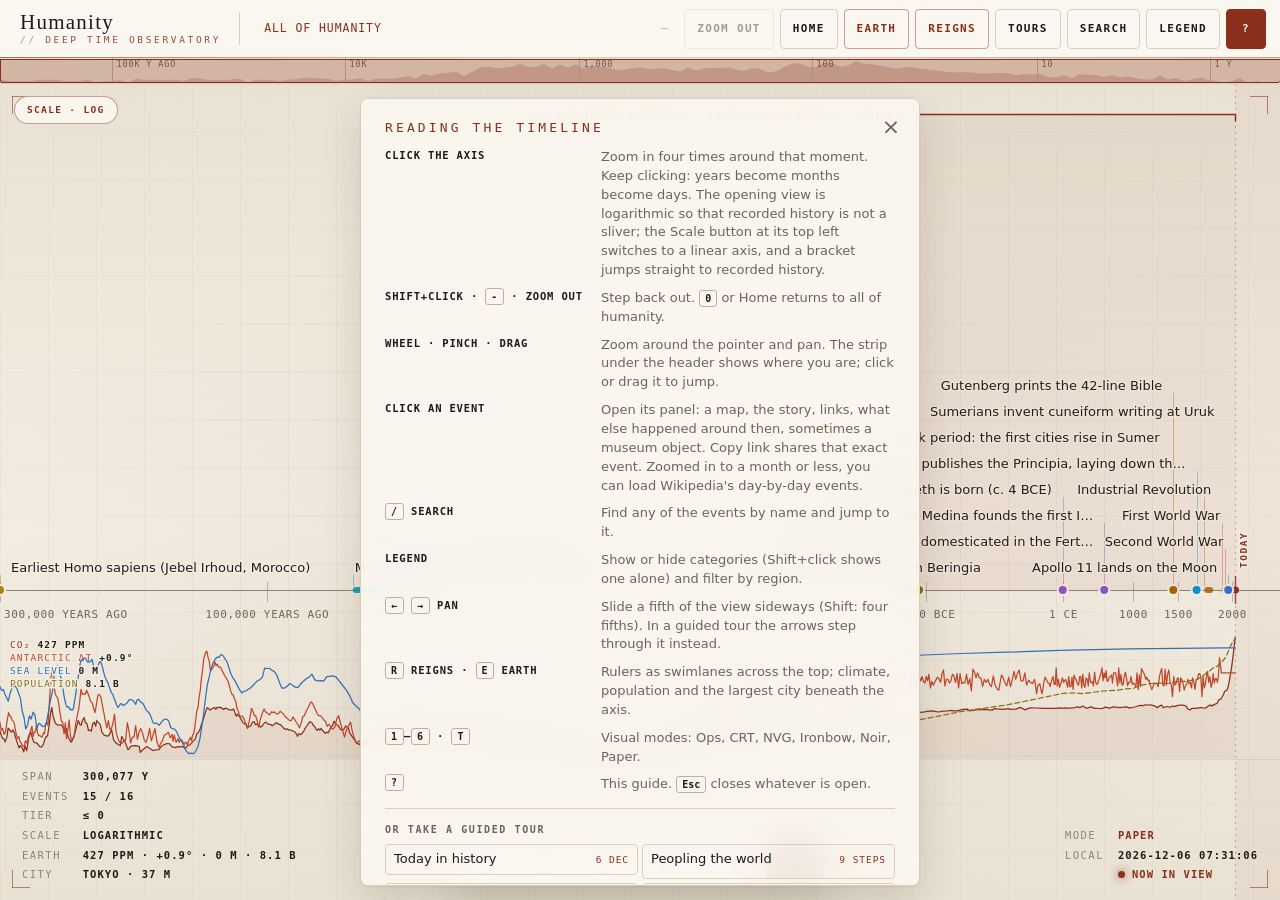
==== index.html @ 92758320 "docs: README screenshot and link-preview image show the logarithmic opening view Co-Authored-By: Cla" ====
<!DOCTYPE html>
<html lang="en">
<head>
<meta charset="utf-8">
<meta name="viewport" content="width=device-width, initial-scale=1, viewport-fit=cover">
<meta name="color-scheme" content="dark light">
<meta name="theme-color" media="(prefers-color-scheme: dark)" content="#070a0e">
<meta name="theme-color" media="(prefers-color-scheme: light)" content="#f3eee3">
<meta name="description" content="A zoomable timeline of human history, from the first Homo sapiens 300,000 years ago to today.">
<title>Humanity — a zoomable timeline</title>
<link rel="icon" type="image/svg+xml" href="data:image/svg+xml,%3Csvg xmlns='http://www.w3.org/2000/svg' viewBox='0 0 32 32'%3E%3Crect width='32' height='32' rx='6' fill='%23070a0e'/%3E%3Cpath d='M4 19h24M8 19v4M16 19v6M24 19v4' stroke='%235fd3ff' stroke-width='2' stroke-linecap='round'/%3E%3Ccircle cx='21' cy='19' r='3.2' fill='%23070a0e' stroke='%235fd3ff' stroke-width='2'/%3E%3Cpath d='M21 15.5V8' stroke='%235fd3ff' stroke-width='1.5' stroke-linecap='round' opacity='.6'/%3E%3C/svg%3E">
<!-- Link previews. The same card is shown for every link: a static page cannot vary it by event or tour stop. -->
<meta property="og:type" content="website">
<meta property="og:site_name" content="Humanity">
<meta property="og:title" content="Humanity — a zoomable timeline of 300,000 years">
<meta property="og:description" content="Click anywhere to zoom from the first Homo sapiens to today: 4,000 events, rulers, climate, maps and guided tours, in one self-contained page.">
<meta property="og:url" content="https://dshills.github.io/Humanity/">
<meta property="og:image" content="https://dshills.github.io/Humanity/docs/og.png">
<meta property="og:image:width" content="1200">
<meta property="og:image:height" content="630">
<meta property="og:image:alt" content="A timeline of all 300,000 years of humanity on a logarithmic axis, from the earliest Homo sapiens to Apollo 11, with recorded history bracketed at the right">
<meta name="twitter:card" content="summary_large_image">
<style>
/* ==========================================================================
   Humanity — styles.css
   --------------------------------------------------------------------------
   Direction: "deep-time observatory". The chrome is an instrument console —
   monospace, uppercase, wide-tracked micro-type; hairline grid; corner
   brackets; glass panels; live telemetry — and the fifteen category hues are
   the only saturated colour on the page. Six sensor-style modes reinterpret
   the same scene (OPS, CRT, NVG, IRONBOW, NOIR, PAPER); the monochrome ones
   push the whole stage through SVG gradient-map filters defined in the page.

   Tokens required by CONTRACT.md §8 live on :root (OPS, dark) and are
   re-defined per mode under html[data-theme=…]. `auto` resolves to OPS or
   PAPER from prefers-color-scheme in app.js.
   ========================================================================== */

:root {
  color-scheme: dark;

  /* contract tokens (OPS) */
  --bg: #070a0e;
  --fg: #d6e1e8;
  --muted: #7f93a1;
  --axis: #4c6273;
  --tick: #35485a;
  --grid: #16232d;
  --accent: #5fd3ff;
  --panel-bg: rgba(9, 14, 19, 0.82);
  --panel-border: rgba(95, 211, 255, 0.18);
  --tooltip-bg: rgba(9, 14, 19, 0.9);
  --shadow: 0 18px 48px rgba(0, 0, 0, 0.55), 0 1px 0 rgba(95, 211, 255, 0.08) inset;

  /* extras */
  --bg-deep: #03050a;
  --accent-fg: #04141c;
  --accent-rgb: 95, 211, 255;
  --hover: rgba(95, 211, 255, 0.08);
  --active: rgba(95, 211, 255, 0.16);
  --grid-line: rgba(95, 211, 255, 0.05);
  --glow: 0 0 22px rgba(95, 211, 255, 0.22);
  --grain: 0.07;
  --scan: 0;
  --vignette: 0;
  --font-ui: "Avenir Next", "Segoe UI Variable Text", "Segoe UI", system-ui, -apple-system,
             "Helvetica Neue", Helvetica, Arial, sans-serif;
  --font-mono: "SF Mono", "JetBrains Mono", "Cascadia Mono", Menlo, Consolas, "DejaVu Sans Mono",
               "Liberation Mono", monospace;
  --font-display: var(--font-mono);
  --font-read: "Iowan Old Style", "Palatino Linotype", Palatino, "Book Antiqua", Georgia,
               "Times New Roman", serif;
  --hit: 40px;
  --ease: cubic-bezier(0.2, 0.7, 0.2, 1);
  --ease-out: cubic-bezier(0.16, 1, 0.3, 1);
}

/* --- CRT: amber phosphor, rolling scanlines ------------------------------ */
html[data-theme="crt"] {
  --bg: #0a0703;
  --bg-deep: #050301;
  --fg: #ffd9a8;
  --muted: #a8865c;
  --axis: #7a5b34;
  --tick: #4d3a22;
  --grid: #1e150a;
  --accent: #ffb454;
  --accent-fg: #1a0f02;
  --accent-rgb: 255, 180, 84;
  --panel-bg: rgba(14, 9, 3, 0.85);
  --panel-border: rgba(255, 180, 84, 0.2);
  --tooltip-bg: rgba(14, 9, 3, 0.92);
  --hover: rgba(255, 180, 84, 0.08);
  --active: rgba(255, 180, 84, 0.16);
  --grid-line: rgba(255, 180, 84, 0.045);
  --glow: 0 0 22px rgba(255, 180, 84, 0.25);
  --grain: 0.09;
  --scan: 0.22;
  --vignette: 0.55;
}

/* --- NVG: green phosphor, gradient-mapped stage --------------------------- */
html[data-theme="nvg"] {
  --bg: #020803;
  --bg-deep: #010401;
  --fg: #b9ffc0;
  --muted: #5fa868;
  --axis: #3d7a45;
  --tick: #2a5430;
  --grid: #0f2415;
  --accent: #7dff8a;
  --accent-fg: #041a08;
  --accent-rgb: 125, 255, 138;
  --panel-bg: rgba(3, 12, 5, 0.86);
  --panel-border: rgba(125, 255, 138, 0.22);
  --tooltip-bg: rgba(3, 12, 5, 0.94);
  --hover: rgba(125, 255, 138, 0.08);
  --active: rgba(125, 255, 138, 0.16);
  --grid-line: rgba(125, 255, 138, 0.05);
  --glow: 0 0 26px rgba(125, 255, 138, 0.3);
  --grain: 0.14;
  --scan: 0.14;
  --vignette: 0.7;
}

/* --- IRONBOW: thermal palette, gradient-mapped stage ---------------------- */
html[data-theme="ironbow"] {
  --bg: #05020a;
  --bg-deep: #030106;
  --fg: #ffe2b0;
  --muted: #b08a6a;
  --axis: #7c4b3a;
  --tick: #4a2a33;
  --grid: #1d0f22;
  --accent: #ffb000;
  --accent-fg: #1a0c00;
  --accent-rgb: 255, 176, 0;
  --panel-bg: rgba(10, 4, 14, 0.86);
  --panel-border: rgba(255, 176, 0, 0.22);
  --tooltip-bg: rgba(10, 4, 14, 0.94);
  --hover: rgba(255, 176, 0, 0.08);
  --active: rgba(255, 176, 0, 0.16);
  --grid-line: rgba(255, 176, 0, 0.045);
  --glow: 0 0 26px rgba(255, 96, 0, 0.3);
  --grain: 0.06;
  --scan: 0;
  --vignette: 0.6;
}

/* --- NOIR: high-contrast grayscale ---------------------------------------- */
html[data-theme="noir"] {
  --bg: #0a0a0a;
  --bg-deep: #050505;
  --fg: #f2f2f2;
  --muted: #a3a3a3;
  --axis: #5a5a5a;
  --tick: #3a3a3a;
  --grid: #1a1a1a;
  --accent: #ffffff;
  --accent-fg: #000000;
  --accent-rgb: 255, 255, 255;
  --panel-bg: rgba(12, 12, 12, 0.86);
  --panel-border: rgba(255, 255, 255, 0.16);
  --tooltip-bg: rgba(12, 12, 12, 0.94);
  --hover: rgba(255, 255, 255, 0.08);
  --active: rgba(255, 255, 255, 0.16);
  --grid-line: rgba(255, 255, 255, 0.04);
  --glow: 0 0 22px rgba(255, 255, 255, 0.18);
  --grain: 0.12;
  --scan: 0;
  --vignette: 0.5;
}

/* --- PAPER: warm ink on paper, serif display ------------------------------ */
html[data-theme="paper"] {
  color-scheme: light;
  --bg: #f3eee3;
  --bg-deep: #e9e2d3;
  --fg: #1d1b17;
  --muted: #6b6558;
  --axis: #8a8272;
  --tick: #b9b1a0;
  --grid: #e0d9c9;
  --accent: #8a2f1a;
  --accent-fg: #fbf7ef;
  --accent-rgb: 138, 47, 26;
  --panel-bg: rgba(251, 248, 241, 0.9);
  --panel-border: #d8cfbd;
  --tooltip-bg: rgba(251, 248, 241, 0.96);
  --shadow: 0 16px 40px rgba(40, 30, 10, 0.14), 0 1px 2px rgba(40, 30, 10, 0.08);
  --hover: rgba(29, 27, 23, 0.06);
  --active: rgba(29, 27, 23, 0.11);
  --grid-line: rgba(29, 27, 23, 0.045);
  --glow: none;
  --grain: 0.05;
  --scan: 0;
  --vignette: 0;
  --font-display: "Iowan Old Style", "Palatino Linotype", Palatino, "Book Antiqua", Georgia, serif;
}

/* Category hues — mirror HT.tiers.COLORS. Fallback fill for markers app.js did
   not paint explicitly, and the panel's category dot. */
.cat-origins      { --cat: #a98304; }
.cat-migration    { --cat: #019d9a; }
.cat-technology   { --cat: #a86003; }
.cat-agriculture  { --cat: #4a9f47; }
.cat-civilization { --cat: #6e7e01; }
.cat-empire       { --cat: #b53874; }
.cat-religion     { --cat: #8c54c3; }
.cat-science      { --cat: #0993d2; }
.cat-art          { --cat: #c360bc; }
.cat-war          { --cat: #d6464d; }
.cat-exploration  { --cat: #dd6f23; }
.cat-politics     { --cat: #7d80df; }
.cat-medicine     { --cat: #078968; }
.cat-computing    { --cat: #058298; }
.cat-space        { --cat: #3072d0; }
.cat-earth        { --cat: #b0563a; }

/* --------------------------------------------------------------------------
   Base
   -------------------------------------------------------------------------- */
*, *::before, *::after { box-sizing: border-box; }

html, body { height: 100%; }
html { -webkit-text-size-adjust: 100%; }

body {
  margin: 0;
  overflow: hidden;
  background: var(--bg);
  color: var(--fg);
  font: 14px/1.4 var(--font-ui);
  -webkit-font-smoothing: antialiased;
  -moz-osx-font-smoothing: grayscale;
  transition: background-color 360ms var(--ease), color 360ms var(--ease);
}

[hidden] { display: none !important; }

button {
  font: inherit;
  color: inherit;
  background: none;
  border: 0;
  margin: 0;
  padding: 0;
  cursor: pointer;
  -webkit-tap-highlight-color: transparent;
}

:focus-visible { outline: 2px solid var(--accent); outline-offset: 2px; }
:focus:not(:focus-visible) { outline: none; }

/* Instrument type: the one voice the chrome speaks in. */
.mono,
#hud, #dock, #crumbs, #cursor-date, #controls, #legend, #panel-category, #panel-date, .tick-label {
  font-family: var(--font-mono);
  font-variant-numeric: tabular-nums;
}

/* --------------------------------------------------------------------------
   App grid: header (auto) / stage (1fr); the panel is a 340px right column
   that pushes the stage at ≥ 641px and a bottom sheet at ≤ 640px.
   -------------------------------------------------------------------------- */
#app {
  display: grid;
  height: 100vh;
  height: 100dvh;
  grid-template-rows: auto auto minmax(0, 1fr);
  grid-template-columns: minmax(0, 1fr);
  grid-template-areas:
    "header"
    "mini"
    "stage";
}

body.panel-open #app {
  grid-template-columns: minmax(0, 1fr) 340px;
  grid-template-areas:
    "header header"
    "mini   mini"
    "stage  panel";
}

/* --------------------------------------------------------------------------
   Header — title + tagline | crumbs (scrolls) | cursor date | controls
   -------------------------------------------------------------------------- */
#header {
  grid-area: header;
  display: grid;
  grid-template-columns: auto minmax(0, 1fr) auto auto;
  grid-template-areas: "title crumbs date controls";
  align-items: center;
  column-gap: 16px;
  min-height: 58px;
  padding: 0 14px 0 20px;
  background: var(--panel-bg);
  -webkit-backdrop-filter: blur(14px);
          backdrop-filter: blur(14px);
  border-bottom: 1px solid var(--panel-border);
  position: relative;
  z-index: 10;
  transition: background-color 360ms var(--ease), border-color 360ms var(--ease);
}
#header::after {                       /* accent hairline that reads as a status bar */
  content: "";
  position: absolute;
  left: 0;
  right: 0;
  bottom: -1px;
  height: 1px;
  background: linear-gradient(90deg, rgba(var(--accent-rgb), 0.6), transparent 40%, transparent 60%, rgba(var(--accent-rgb), 0.35));
  pointer-events: none;
}

#brand {
  grid-area: title;
  display: flex;
  flex-direction: column;
  justify-content: center;
  gap: 2px;
  padding-right: 18px;
  border-right: 1px solid var(--panel-border);
  min-width: 0;
  white-space: nowrap;
}
#title {
  margin: 0;
  font: 500 17px/1 var(--font-display);
  letter-spacing: 0.32em;
  text-transform: uppercase;
  color: var(--fg);
}
html[data-theme="paper"] #title { letter-spacing: 0.06em; font-size: 21px; text-transform: none; }
#tagline {
  font: 500 9.5px/1 var(--font-mono);
  letter-spacing: 0.28em;
  text-transform: uppercase;
  color: var(--accent);
  opacity: 0.85;
}
#tagline::before { content: "// "; opacity: 0.6; }

/* Breadcrumbs: chevron-separated, current one emphasized. */
#crumbs {
  grid-area: crumbs;
  display: flex;
  align-items: center;
  min-width: 0;
  padding-right: 28px;
  overflow-x: auto;
  overflow-y: hidden;
  white-space: nowrap;
  scrollbar-width: none;
  -webkit-mask-image: linear-gradient(90deg, #000 0, #000 calc(100% - 28px), transparent);
          mask-image: linear-gradient(90deg, #000 0, #000 calc(100% - 28px), transparent);
}
#crumbs::-webkit-scrollbar { display: none; }

.crumb {
  flex: none;
  position: relative;
  display: inline-flex;
  align-items: center;
  min-height: var(--hit);
  padding: 0 8px;
  border-radius: 4px;
  color: var(--muted);
  font-size: 11.5px;
  letter-spacing: 0.08em;
  text-transform: uppercase;
  transition: color 120ms var(--ease), background-color 120ms var(--ease);
}
.crumb + .crumb { margin-left: 20px; }
.crumb + .crumb::before {
  content: "\203A";
  position: absolute;
  left: -15px;
  top: 50%;
  transform: translateY(-50%);
  color: var(--tick);
  font-size: 15px;
  line-height: 1;
  pointer-events: none;
}
.crumb:hover { color: var(--fg); background: var(--hover); }
.crumb:active { background: var(--active); }
.crumb.current { color: var(--accent); cursor: default; text-shadow: var(--glow); }
.crumb:focus-visible { outline-offset: -2px; }
.crumb.current:hover { background: none; }

/* Cursor date readout: tabular so the header never jitters. */
#cursor-date {
  grid-area: date;
  min-width: 13ch;
  text-align: right;
  font-size: 11.5px;
  letter-spacing: 0.06em;
  text-transform: uppercase;
  color: var(--muted);
  white-space: nowrap;
}
#cursor-date:empty::before { content: "\2014"; color: var(--tick); }

#controls {
  grid-area: controls;
  display: flex;
  align-items: center;
  gap: 6px;
}
#controls button {
  min-height: var(--hit);
  min-width: var(--hit);
  padding: 0 12px;
  border: 1px solid var(--panel-border);
  border-radius: 4px;
  font-size: 11px;
  font-weight: 600;
  letter-spacing: 0.12em;
  text-transform: uppercase;
  color: var(--fg);
  white-space: nowrap;
  transition: background-color 120ms var(--ease), border-color 120ms var(--ease), color 120ms var(--ease), box-shadow 120ms var(--ease);
}
#controls button:hover { background: var(--hover); border-color: rgba(var(--accent-rgb), 0.5); }
#controls button:active { background: var(--active); }
#controls button:disabled { opacity: 0.4; cursor: default; }
#btn-earth[aria-pressed="true"] { border-color: rgba(var(--accent-rgb), 0.45); color: var(--accent); }
#btn-legend[aria-expanded="true"] {
  background: var(--accent);
  border-color: var(--accent);
  color: var(--accent-fg);
  box-shadow: var(--glow);
}

/* --------------------------------------------------------------------------
   Stage
   -------------------------------------------------------------------------- */
#stage {
  grid-area: stage;
  position: relative;
  min-width: 0;
  min-height: 0;
  overflow: hidden;
  background:
    radial-gradient(90% 60% at 50% 62%, rgba(var(--accent-rgb), 0.06) 0%, transparent 70%),
    linear-gradient(180deg, var(--bg-deep) 0%, var(--bg) 55%, var(--bg-deep) 100%);
  user-select: none;
  -webkit-user-select: none;
  transition: background 360ms var(--ease);
}

/* Hairline grid + corner brackets: the observatory's reticle. */
#stage::before {
  content: "";
  position: absolute;
  inset: 0;
  z-index: 0;
  pointer-events: none;
  background-image:
    linear-gradient(var(--grid-line) 1px, transparent 1px),
    linear-gradient(90deg, var(--grid-line) 1px, transparent 1px);
  background-size: 48px 48px;
  -webkit-mask-image: radial-gradient(80% 80% at 50% 55%, #000 30%, transparent 100%);
          mask-image: radial-gradient(80% 80% at 50% 55%, #000 30%, transparent 100%);
}
#stage::after {
  content: "";
  position: absolute;
  inset: 12px;
  z-index: 3;
  pointer-events: none;
  --c: rgba(var(--accent-rgb), 0.55);
  background:
    linear-gradient(var(--c), var(--c)) top left / 18px 1px no-repeat,
    linear-gradient(var(--c), var(--c)) top left / 1px 18px no-repeat,
    linear-gradient(var(--c), var(--c)) top right / 18px 1px no-repeat,
    linear-gradient(var(--c), var(--c)) top right / 1px 18px no-repeat,
    linear-gradient(var(--c), var(--c)) bottom left / 18px 1px no-repeat,
    linear-gradient(var(--c), var(--c)) bottom left / 1px 18px no-repeat,
    linear-gradient(var(--c), var(--c)) bottom right / 18px 1px no-repeat,
    linear-gradient(var(--c), var(--c)) bottom right / 1px 18px no-repeat;
}

#timeline {
  position: relative;
  z-index: 1;
  display: block;
  width: 100%;
  height: 100%;
  font-family: var(--font-ui);
  font-size: 13px;
  cursor: crosshair;
  touch-action: none;
  -webkit-tap-highlight-color: transparent;
}
#timeline.dragging { cursor: grabbing; }

/* Sensor modes: the whole stage image passes through a gradient map. */
html[data-theme="nvg"] #timeline     { filter: url(#sensor-nvg); }
html[data-theme="ironbow"] #timeline { filter: url(#sensor-ironbow); }
html[data-theme="noir"] #timeline    { filter: url(#sensor-noir); }

/* Atmosphere layers (all pointer-events: none): grain, scanlines, vignette. */
.fx {
  position: absolute;
  inset: 0;
  z-index: 2;
  pointer-events: none;
}
.fx-grain {
  opacity: var(--grain);
  background-image: url("data:image/svg+xml;utf8,<svg xmlns='http://www.w3.org/2000/svg' width='160' height='160'><filter id='n'><feTurbulence type='fractalNoise' baseFrequency='0.9' numOctaves='2' stitchTiles='stitch'/><feColorMatrix values='0 0 0 0 0.5  0 0 0 0 0.5  0 0 0 0 0.5  0 0 0 1 0'/></filter><rect width='100%' height='100%' filter='url(%23n)'/></svg>");
  background-size: 160px 160px;
  mix-blend-mode: overlay;
}
.fx-scan {
  opacity: var(--scan);
  background: repeating-linear-gradient(0deg, rgba(0, 0, 0, 0.55) 0 1px, transparent 1px 3px);
  background-size: 100% 3px;
}
html[data-theme="crt"] .fx-scan { animation: scan-roll 6s linear infinite; }
.fx-scan::after {                      /* CRT refresh band */
  content: "";
  position: absolute;
  left: 0;
  right: 0;
  height: 90px;
  top: -90px;
  background: linear-gradient(180deg, transparent, rgba(var(--accent-rgb), 0.06), transparent);
  opacity: 0;
}
html[data-theme="crt"] .fx-scan::after { opacity: 1; animation: band-roll 7s linear infinite; }
.fx-vignette {
  opacity: var(--vignette);
  background: radial-gradient(70% 70% at 50% 50%, transparent 40%, rgba(0, 0, 0, 0.85) 100%);
}
@keyframes scan-roll { from { background-position: 0 0; } to { background-position: 0 3px; } }
@keyframes band-roll { from { transform: translateY(0); } to { transform: translateY(calc(100vh + 90px)); } }

/* Tick furniture: recessive hairlines, crisp. */
.g-minor, .g-major, .g-labels, .g-axis, .g-cursor { pointer-events: none; }

.tick        { stroke-width: 1; shape-rendering: crispEdges; }
.tick.minor  { stroke: var(--grid); }
.tick.major  { stroke: var(--tick); }
.axis        { stroke: var(--axis); stroke-width: 1.5; shape-rendering: crispEdges; }

.tick-label {
  fill: var(--muted);
  font-size: 11px;
  letter-spacing: 0.06em;
  text-transform: uppercase;
}

.cursor-line {
  stroke: var(--accent);
  stroke-opacity: 0.55;
  stroke-width: 1;
  stroke-dasharray: 4 3;
  shape-rendering: crispEdges;
}

/* Cursor chip: the date under the pointer, riding the guide line at the axis. */
#cursor-chip {
  position: absolute;
  z-index: 4;
  padding: 3px 7px;
  border: 1px solid rgba(var(--accent-rgb), 0.45);
  border-radius: 3px;
  background: var(--tooltip-bg);
  color: var(--accent);
  font: 600 10.5px/1.2 var(--font-mono);
  letter-spacing: 0.08em;
  text-transform: uppercase;
  white-space: nowrap;
  pointer-events: none;
  transform: translate(-50%, 0);
  box-shadow: var(--glow);
}

/* Events */
.event {
  cursor: pointer;
  -webkit-tap-highlight-color: transparent;
}
.event .hit { fill: transparent; stroke: none; pointer-events: all; }
.event .marker,
.event .bar { transition: transform 150ms var(--ease), stroke-width 150ms var(--ease), fill-opacity 150ms var(--ease); }

.event .marker:not([fill]),
.event .bar:not([fill]) { fill: var(--cat, var(--muted)); }

.event .marker {
  stroke: var(--bg);
  stroke-width: 2;
  transform-box: fill-box;
  transform-origin: center;
}
.event .bar {
  rx: 3;
  ry: 3;
  fill-opacity: 0.85;
}

/* Pulse ring on the top tiers: a slow sonar ping. */
.event .pulse {
  fill: none;
  stroke-width: 1.5;
  stroke-opacity: 0;
  transform-box: fill-box;
  transform-origin: center;
  animation: ping 2.8s var(--ease-out) infinite;
  pointer-events: none;
}
.event.tier-1 .pulse { animation-delay: -1.4s; animation-duration: 3.6s; }
@keyframes ping {
  0%   { transform: scale(1);   stroke-opacity: 0.7; }
  70%  { transform: scale(3.2); stroke-opacity: 0; }
  100% { transform: scale(3.2); stroke-opacity: 0; }
}

/* Labels wear the text token, never the series hue; a surface halo lifts
   them off ticks and bars. One size/weight so measured widths match. */
.event .label {
  fill: var(--fg);
  font-size: 13px;
  paint-order: stroke fill;
  stroke: var(--bg);
  stroke-width: 3px;
  stroke-linejoin: round;
  pointer-events: none;
}
.event .stem { transition: stroke-opacity 150ms var(--ease); }

/* Arrival: when a zoom settles, events rise into their lanes in sequence. */
.event.arrive { animation: arrive 420ms var(--ease-out) both; animation-delay: calc(var(--i, 0) * 22ms); }
@keyframes arrive {
  from { opacity: 0; transform: translateY(10px); }
  to   { opacity: 1; transform: none; }
}

.event:hover .marker,
.event:focus-visible .marker { transform: scale(1.35); stroke-width: 2.5; }
.event:hover .bar,
.event:focus-visible .bar { fill-opacity: 1; transform: scaleY(1.35); transform-box: fill-box; transform-origin: center; }
.event:hover .label,
.event:focus-visible .label { fill: var(--accent); }
.event:hover .stem { stroke-opacity: 0.9 !important; }
.event.selected .label { fill: var(--accent); }
.event:focus-visible { outline: 2px solid var(--accent); outline-offset: 3px; }

/* --------------------------------------------------------------------------
   HUD — telemetry in the stage's bottom corners
   -------------------------------------------------------------------------- */
#hud {
  position: absolute;
  left: 22px;
  right: 22px;
  bottom: 18px;
  z-index: 3;
  display: flex;
  justify-content: space-between;
  align-items: flex-end;
  gap: 16px;
  pointer-events: none;
  font-size: 10.5px;
  letter-spacing: 0.14em;
  text-transform: uppercase;
  color: var(--muted);
}
.hud-block { display: grid; grid-template-columns: auto auto; gap: 5px 14px; align-items: baseline; }
#hud-right .hud-block { grid-template-columns: auto auto; text-align: right; }
.hud-k { color: var(--muted); opacity: 0.75; }
.hud-v { color: var(--fg); font-weight: 600; letter-spacing: 0.1em; }
#hud-mode { color: var(--accent); text-shadow: var(--glow); }
.beacon {
  display: inline-flex;
  align-items: center;
  gap: 7px;
  color: var(--accent);
}
.beacon::before {
  content: "";
  width: 7px;
  height: 7px;
  border-radius: 50%;
  background: var(--accent);
  box-shadow: 0 0 10px rgba(var(--accent-rgb), 0.9);
  animation: blink 1.6s steps(2, jump-none) infinite;
}
@keyframes blink { to { opacity: 0.25; } }

/* Earth sparklines: CO₂, Antarctic temperature and sea level beneath the axis. */
.g-earth { pointer-events: none; }
.earth-line { fill: none; stroke-width: 1.25; stroke-linejoin: round; stroke-linecap: round; vector-effect: non-scaling-stroke; }
.earth-line.co2  { stroke: var(--accent); }
.earth-line.temp { stroke: #ff7a59; }
.earth-line.sea  { stroke: #5fa8ff; }
.earth-line.pop  { stroke: #e8c15a; stroke-dasharray: 5 3; }
.earth-fill.co2  { fill: var(--accent); fill-opacity: 0.07; }
.earth-base { stroke: var(--grid); stroke-width: 1; shape-rendering: crispEdges; }
.earth-label {
  font-family: var(--font-mono);
  font-size: 9.5px;
  letter-spacing: 0.12em;
  text-transform: uppercase;
  fill: var(--muted);
  paint-order: stroke fill;
  stroke: var(--bg);
  stroke-width: 3px;
}
.earth-label tspan.v { fill: var(--fg); font-weight: 600; }
.earth-label.co2 tspan.k  { fill: var(--accent); }
.earth-label.temp tspan.k { fill: #ff7a59; }
.earth-label.sea tspan.k  { fill: #5fa8ff; }
.earth-label.pop tspan.k  { fill: #e8c15a; }
.city-seg { fill: var(--accent); fill-opacity: 0.1; stroke: rgba(var(--accent-rgb), 0.35); stroke-width: 1; shape-rendering: crispEdges; }
.city-seg.alt { fill-opacity: 0.2; }
.city-label { font-family: var(--font-mono); font-size: 9.5px; letter-spacing: 0.1em; text-transform: uppercase; fill: var(--fg); }
.city-key { font-family: var(--font-mono); font-size: 9.5px; letter-spacing: 0.12em; text-transform: uppercase; fill: var(--muted); paint-order: stroke fill; stroke: var(--bg); stroke-width: 3px; }
html[data-theme="paper"] .earth-line.temp { stroke: #c2452a; }
html[data-theme="paper"] .earth-label.temp tspan.k { fill: #c2452a; }
html[data-theme="paper"] .earth-line.sea { stroke: #2f6fb5; }
html[data-theme="paper"] .earth-label.sea tspan.k { fill: #2f6fb5; }
html[data-theme="paper"] .earth-line.pop { stroke: #8a6a12; }
html[data-theme="paper"] .earth-label.pop tspan.k { fill: #8a6a12; }
html[data-theme="paper"] .earth-line.pop { fill: none; }
html[data-theme="paper"] .earth-line.temp { fill: none; }
html[data-theme="paper"] .earth-line.sea { fill: none; }

/* Reign swimlanes: one row per office at the top of the stage, each reign a bar. */
.g-reigns .row-line { stroke: var(--grid); stroke-width: 1; shape-rendering: crispEdges; pointer-events: none; }
.g-reigns .row-label {
  font-family: var(--font-mono);
  font-size: 9.5px;
  letter-spacing: 0.12em;
  text-transform: uppercase;
  fill: var(--muted);
  paint-order: stroke fill;
  stroke: var(--bg);
  stroke-width: 3px;
  pointer-events: none;
}
.reign .seg { fill: var(--cat, var(--muted)); fill-opacity: 0.22; stroke: var(--bg); stroke-width: 1; transition: fill-opacity 120ms var(--ease); }
.reign.alt .seg { fill-opacity: 0.36; }
.reign .seg-label { font-family: var(--font-ui); font-size: 11px; fill: var(--fg); pointer-events: none; }
.reign:hover .seg, .reign:focus-visible .seg, .reign.selected .seg { fill-opacity: 0.7; }
.reign:hover .seg-label, .reign.selected .seg-label { fill: var(--accent); }
.reign:focus-visible { outline: 2px solid var(--accent); outline-offset: 1px; }
#btn-reigns[aria-pressed="true"] { border-color: rgba(var(--accent-rgb), 0.45); color: var(--accent); }

/* Now marker on the axis: today's position when it is in view. */
.now-marker { stroke: var(--accent); stroke-width: 1.5; stroke-opacity: 0.8; }
.g-now { pointer-events: none; }

/* Recorded-history bracket on wide views: names the sliver at the right edge and jumps to it. */
.era-jump { cursor: pointer; outline: none; }
.era-zone { fill: rgba(var(--accent-rgb), 0.06); pointer-events: none; }
.era-guide { stroke: var(--accent); stroke-opacity: 0.35; stroke-width: 1; stroke-dasharray: 2 4; pointer-events: none; }
.era-bracket { fill: none; stroke: var(--accent); stroke-width: 1.5; stroke-linejoin: round; }
.era-label {
  font-family: var(--font-mono); font-size: 11px; font-weight: 700; letter-spacing: 0.12em; text-transform: uppercase;
  fill: var(--accent); paint-order: stroke fill; stroke: var(--bg); stroke-width: 3px; stroke-linejoin: round;
}
.era-hit { fill: transparent; stroke: transparent; stroke-width: 1; transition: fill 120ms var(--ease), stroke 120ms var(--ease); }
.era-jump:hover .era-hit { fill: rgba(var(--accent-rgb), 0.1); stroke: rgba(var(--accent-rgb), 0.45); }
.era-jump:focus-visible .era-hit { stroke: var(--accent); stroke-width: 2; }
.era-jump:hover .era-zone, .era-jump:focus-visible .era-zone { fill: rgba(var(--accent-rgb), 0.12); }
.now-line { stroke: var(--accent); stroke-width: 1; stroke-opacity: 0.35; stroke-dasharray: 2 4; }
.future-zone { fill: rgba(var(--accent-rgb), 0.045); }
.now-label {
  font-family: var(--font-mono); font-size: 9.5px; font-weight: 600; letter-spacing: 0.16em; text-transform: uppercase;
  fill: var(--accent); paint-order: stroke fill; stroke: var(--bg); stroke-width: 3px; stroke-linejoin: round;
}

/* --------------------------------------------------------------------------
   Dock — sensor modes, bottom centre
   -------------------------------------------------------------------------- */
#dock {
  position: absolute;
  left: 50%;
  bottom: 16px;
  z-index: 4;
  display: flex;
  gap: 2px;
  padding: 4px;
  border: 1px solid var(--panel-border);
  border-radius: 6px;
  background: var(--panel-bg);
  -webkit-backdrop-filter: blur(14px);
          backdrop-filter: blur(14px);
  box-shadow: var(--shadow);
  transform: translateX(-50%);
  transition: background-color 360ms var(--ease), border-color 360ms var(--ease);
}
#dock button {
  display: inline-flex;
  flex-direction: column;
  align-items: center;
  justify-content: center;
  gap: 3px;
  min-width: 58px;
  min-height: var(--hit);
  padding: 4px 8px;
  border-radius: 4px;
  font-size: 10px;
  font-weight: 600;
  letter-spacing: 0.14em;
  text-transform: uppercase;
  color: var(--muted);
  transition: background-color 120ms var(--ease), color 120ms var(--ease), box-shadow 160ms var(--ease);
}
#dock button kbd {
  font: 500 9px/1 var(--font-mono);
  letter-spacing: 0.1em;
  color: var(--tick);
  border: 1px solid var(--tick);
  border-radius: 2px;
  padding: 1px 4px;
}
#dock button:hover { color: var(--fg); background: var(--hover); }
#dock button[aria-pressed="true"] {
  color: var(--accent-fg);
  background: var(--accent);
  box-shadow: var(--glow);
}
#dock button[aria-pressed="true"] kbd { color: var(--accent-fg); border-color: rgba(0, 0, 0, 0.25); }

/* --------------------------------------------------------------------------
   Tooltip
   -------------------------------------------------------------------------- */
#tooltip {
  position: absolute;
  z-index: 5;
  max-width: 300px;
  padding: 10px 13px 11px;
  border: 1px solid var(--panel-border);
  border-radius: 6px;
  background: var(--tooltip-bg);
  -webkit-backdrop-filter: blur(12px);
          backdrop-filter: blur(12px);
  box-shadow: var(--shadow);
  color: var(--fg);
  font-size: 13px;
  line-height: 1.45;
  pointer-events: none;
  animation: tt-in 140ms var(--ease-out);
}
#tooltip > .tt-title { font-weight: 600; }
#tooltip > * + * { margin-top: 4px; }
#tooltip .tt-date {
  display: block;
  color: var(--accent);
  font: 600 10.5px/1.3 var(--font-mono);
  letter-spacing: 0.1em;
  text-transform: uppercase;
}
#tooltip .tt-detail { color: var(--muted); font-size: 12.5px; }

@keyframes tt-in {
  from { opacity: 0; transform: translateY(4px); }
  to   { opacity: 1; transform: none; }
}
/* Centred elements keep their own translate while they fade in; tt-in would drop it for the duration. */
@keyframes center-in {
  from { opacity: 0; transform: translate(-50%, calc(-50% + 6px)); }
  to   { opacity: 1; transform: translate(-50%, -50%); }
}
@keyframes centerx-in {
  from { opacity: 0; transform: translate(-50%, 6px); }
  to   { opacity: 1; transform: translate(-50%, 0); }
}

/* --------------------------------------------------------------------------
   Legend — floating card in the stage's top-right
   -------------------------------------------------------------------------- */
#legend {
  position: absolute;
  top: 14px;
  right: 14px;
  z-index: 4;
  display: grid;
  grid-template-columns: repeat(3, auto);
  gap: 8px 18px;
  max-width: calc(100% - 28px);
  max-height: calc(100% - 28px);
  overflow: auto;
  padding: 12px 14px;
  border: 1px solid var(--panel-border);
  border-radius: 6px;
  background: var(--panel-bg);
  -webkit-backdrop-filter: blur(14px);
          backdrop-filter: blur(14px);
  box-shadow: var(--shadow);
  font-size: 10.5px;
  letter-spacing: 0.12em;
  text-transform: uppercase;
  animation: tt-in 160ms var(--ease-out);
}
.legend-item {
  display: inline-flex;
  align-items: center;
  gap: 8px;
  color: var(--fg);
  white-space: nowrap;
}
.legend-item i {
  flex: none;
  width: 9px;
  height: 9px;
  border-radius: 50%;
  box-shadow: 0 0 0 2px var(--bg);
  background: var(--cat, var(--muted));
}

/* --------------------------------------------------------------------------
   Detail panel — right column at ≥ 641px, bottom sheet at ≤ 640px
   -------------------------------------------------------------------------- */
#panel {
  grid-area: panel;
  position: relative;
  display: flex;
  flex-direction: column;
  min-height: 0;
  min-width: 0;
  padding: 24px 24px 26px;
  border-left: 1px solid var(--panel-border);
  background: var(--panel-bg);
  -webkit-backdrop-filter: blur(16px);
          backdrop-filter: blur(16px);
  overflow-y: auto;
  overscroll-behavior: contain;
  animation: panel-in 260ms var(--ease-out);
}
#panel::after {                        /* corner bracket */
  content: "";
  position: absolute;
  top: 10px;
  left: 10px;
  width: 14px;
  height: 14px;
  border-top: 1px solid rgba(var(--accent-rgb), 0.6);
  border-left: 1px solid rgba(var(--accent-rgb), 0.6);
  pointer-events: none;
}

#panel-close {
  position: absolute;
  top: 10px;
  right: 10px;
  width: var(--hit);
  height: var(--hit);
  border-radius: 4px;
  font-size: 22px;
  line-height: 1;
  color: var(--muted);
  transition: background-color 120ms var(--ease), color 120ms var(--ease);
}
#panel-close:hover { background: var(--hover); color: var(--fg); }
#panel-close:active { background: var(--active); }

#panel-category {
  display: flex;
  align-items: center;
  gap: 8px;
  margin: 6px 44px 0 0;
  min-height: 16px;
  font-size: 10.5px;
  font-weight: 600;
  letter-spacing: 0.16em;
  text-transform: uppercase;
  color: var(--muted);
}
#panel-category:not(:empty)::before {
  content: "";
  flex: none;
  width: 8px;
  height: 8px;
  border-radius: 50%;
  background: var(--cat, var(--muted));
  box-shadow: 0 0 8px var(--cat, transparent);
}

#panel-title {
  margin: 12px 44px 0 0;
  font: 500 22px/1.25 var(--font-read);
  letter-spacing: 0.005em;
  color: var(--fg);
  overflow-wrap: anywhere;
}
html[data-theme="paper"] #panel-title { font-size: 24px; }

#panel-date {
  margin-top: 8px;
  font-size: 11px;
  letter-spacing: 0.1em;
  text-transform: uppercase;
  color: var(--accent);
}

#panel-image { margin: 14px 0 0; }
#panel-img {
  display: block;
  width: 100%;
  max-height: 220px;
  object-fit: contain;
  border: 1px solid var(--panel-border);
  border-radius: 4px;
  background: var(--bg-deep);
}
#panel-img-credit {
  margin-top: 6px;
  font: 500 10px/1.4 var(--font-mono);
  letter-spacing: 0.06em;
  color: var(--muted);
  overflow-wrap: anywhere;
}
#panel-object {
  margin: 12px 0 0;
  padding-top: 12px;
  border-top: 1px solid var(--panel-border);
}
#panel-object-head {
  font: 600 10px/1 var(--font-mono);
  letter-spacing: 0.16em;
  text-transform: uppercase;
  color: var(--muted);
  margin-bottom: 8px;
}
#panel-object-img {
  display: block;
  width: 100%;
  max-height: 240px;
  object-fit: contain;
  margin-bottom: 8px;
  border: 1px solid var(--panel-border);
  border-radius: 4px;
  background: var(--bg-deep);
}
#panel-object-link {
  display: block;
  font: 14px/1.4 var(--font-read);
  color: var(--fg);
  text-decoration: underline;
  text-decoration-color: rgba(var(--accent-rgb), 0.6);
  text-underline-offset: 3px;
}
#panel-object-link:hover { color: var(--accent); }
#panel-object-credit {
  margin-top: 5px;
  font: 500 10px/1.4 var(--font-mono);
  letter-spacing: 0.06em;
  color: var(--muted);
}

#panel-online {
  display: flex;
  align-items: center;
  gap: 8px;
  margin-top: 16px;
  min-height: 28px;
  font: 600 10px/1.3 var(--font-mono);
  letter-spacing: 0.1em;
  text-transform: uppercase;
  color: var(--muted);
  cursor: pointer;
}
#panel-online input { accent-color: var(--accent); width: 15px; height: 15px; margin: 0; cursor: pointer; }
#panel-online:hover { color: var(--fg); }

#panel-detail {
  margin: 16px 0 0;
  padding-top: 14px;
  border-top: 1px solid var(--panel-border);
  font: 15px/1.6 var(--font-read);
  color: var(--fg);
  overflow-wrap: anywhere;
}

#panel-link {
  display: inline-flex;
  align-items: center;
  min-height: var(--hit);
  margin: -4px 0 8px;
  font: 600 11px/1 var(--font-mono);
  letter-spacing: 0.1em;
  text-transform: uppercase;
  color: var(--accent);
  text-decoration: underline;
  text-underline-offset: 4px;
  text-decoration-thickness: 1px;
}
#panel-link:hover { text-decoration-thickness: 2px; }

/* Opt-in article summary */
#panel-extract { margin: 0 0 12px; padding: 2px 0 2px 12px; border-left: 2px solid rgba(var(--accent-rgb), 0.45); }
#panel-extract p { margin: 0; font-size: 13.5px; line-height: 1.55; color: var(--muted); }
#panel-extract footer { margin-top: 6px; font: 500 9.5px/1.4 var(--font-mono); letter-spacing: 0.1em; text-transform: uppercase; color: var(--muted); }
#panel-extract footer a { color: var(--accent); }

/* More links out, and jumps to neighbouring events */
#panel-more { display: flex; flex-direction: column; gap: 2px; margin: 0 0 6px; }
#panel-more a {
  display: inline-flex; align-items: center; min-height: 26px; align-self: flex-start;
  font: 500 10.5px/1.3 var(--font-mono); letter-spacing: 0.06em; text-transform: uppercase;
  color: var(--muted); text-decoration: underline; text-decoration-color: rgba(var(--accent-rgb), 0.4); text-underline-offset: 3px;
}
#panel-more a:hover { color: var(--accent); }
#panel-near, #panel-related { margin-top: 16px; padding-top: 12px; border-top: 1px solid var(--panel-border); }
#panel-near h3, #panel-related h3 { margin: 0 0 6px; font: 600 10px/1.3 var(--font-mono); letter-spacing: 0.16em; text-transform: uppercase; color: var(--muted); }
#panel-near ul, #panel-related ul { list-style: none; margin: 0; padding: 0; }
.panel-jump {
  display: grid; grid-template-columns: 1fr; gap: 1px; width: 100%; padding: 6px 8px; margin: 0 -8px; box-sizing: content-box;
  text-align: left; border-radius: 4px; color: var(--fg); transition: background-color 120ms var(--ease);
}
.panel-jump:hover, .panel-jump:focus-visible { background: var(--hover); }
.panel-jump .when { font: 500 9.5px/1.3 var(--font-mono); letter-spacing: 0.1em; text-transform: uppercase; color: var(--accent); }
.panel-jump .what { font-size: 13.5px; line-height: 1.35; }

.sr-only { position: absolute; width: 1px; height: 1px; margin: -1px; padding: 0; overflow: hidden; clip: rect(0 0 0 0); clip-path: inset(50%); white-space: nowrap; border: 0; }
/* The skip button is off-screen until it has the keyboard focus. */
#skip {
  position: absolute; z-index: 20; top: 6px; left: 6px; padding: 8px 12px; border-radius: 4px; transform: translateY(-200%);
  background: var(--accent); color: var(--accent-fg); font: 600 11px/1 var(--font-mono); letter-spacing: 0.1em; text-transform: uppercase;
}
#skip:focus { transform: none; }

/* Scale toggle: top-left of the stage, only on views wide enough for the log axis to apply */
#scale-toggle {
  position: absolute; z-index: 4; top: 12px; left: 14px; min-height: 28px; padding: 0 12px;
  border: 1px solid var(--panel-border); border-radius: 999px; background: var(--panel-bg);
  -webkit-backdrop-filter: blur(10px); backdrop-filter: blur(10px);
  font: 600 9.5px/1 var(--font-mono); letter-spacing: 0.14em; text-transform: uppercase; color: var(--muted);
  transition: color 120ms var(--ease), border-color 120ms var(--ease);
}
#scale-toggle[hidden] { display: none; }
#scale-toggle[aria-pressed="true"] { color: var(--accent); border-color: rgba(var(--accent-rgb), 0.45); }
#scale-toggle:hover { color: var(--fg); }
body.embed #scale-toggle { display: none; }

/* Embed mode (?embed=1): the timeline alone, for an iframe. The header keeps the path, Zoom out and Home, and
   the brand becomes a link to the full page; the HUD, mode dock, guide, tours, search, legend and chip go. */
#embed-open { display: none; }
body.embed #embed-open {
  display: inline-block; font: 600 9.5px/1.4 var(--font-mono); letter-spacing: 0.12em; text-transform: uppercase;
  color: var(--accent); text-decoration: underline; text-underline-offset: 3px;
}
body.embed #tagline, body.embed #hud, body.embed #dock, body.embed #otd-chip, body.embed #help,
body.embed #btn-earth, body.embed #btn-reigns, body.embed #btn-tours, body.embed #btn-search,
body.embed #btn-legend, body.embed #btn-help, body.embed #cursor-date, body.embed #panel-online,
body.embed #panel-copy { display: none !important; }
body.embed #header { padding-top: 2px; padding-bottom: 2px; }
body.embed #title { font-size: 15px; }
@media (max-height: 420px) { body.embed #mini { display: none; } }

/* Guided tours: picker card, the bar that narrates a running tour, and the list inside the guide */
#tours {
  position: absolute; top: 14px; right: 14px; z-index: 5; width: min(380px, calc(100% - 28px));
  max-height: calc(100% - 28px); overflow: auto; padding: 12px 12px 10px;
  border: 1px solid var(--panel-border); border-radius: 6px; background: var(--panel-bg);
  -webkit-backdrop-filter: blur(14px); backdrop-filter: blur(14px); box-shadow: var(--shadow);
  animation: tt-in 160ms var(--ease-out);
}
#tours[hidden], #tour-bar[hidden], #help-tours[hidden] { display: none; }
#tours h3, #help-tours h3 { margin: 2px 4px 8px; font: 600 10px/1.3 var(--font-mono); letter-spacing: 0.16em; text-transform: uppercase; color: var(--muted); }
.tour-list, #help-tour-list { display: grid; gap: 4px; }
.tour-pick {
  display: grid; grid-template-columns: 1fr auto; gap: 2px 10px; align-items: baseline; width: 100%;
  padding: 8px 10px; text-align: left; border: 1px solid transparent; border-radius: 4px; color: var(--fg);
  transition: background-color 120ms var(--ease), border-color 120ms var(--ease);
}
.tour-pick:hover, .tour-pick:focus-visible { background: var(--hover); border-color: rgba(var(--accent-rgb), 0.45); }
.tour-pick .tp-title { font-size: 14.5px; line-height: 1.3; }
.tour-pick .tp-steps { font: 500 9.5px/1 var(--font-mono); letter-spacing: 0.1em; text-transform: uppercase; color: var(--accent); white-space: nowrap; }
.tour-pick .tp-blurb { grid-column: 1 / -1; font-size: 12.5px; line-height: 1.4; color: var(--muted); }
.today-pick { border-color: rgba(var(--accent-rgb), 0.35); margin-bottom: 4px; }
#today {
  position: absolute; top: 14px; right: 14px; z-index: 5; width: min(440px, calc(100% - 28px));
  max-height: calc(100% - 28px); display: flex; flex-direction: column; padding: 12px 12px 10px;
  border: 1px solid var(--panel-border); border-radius: 6px; background: var(--panel-bg);
  -webkit-backdrop-filter: blur(14px); backdrop-filter: blur(14px); box-shadow: var(--shadow);
  animation: tt-in 160ms var(--ease-out);
}
#today[hidden] { display: none; }
.today-head { display: flex; align-items: center; justify-content: space-between; gap: 8px; }
.today-head h3 { margin: 2px 4px 6px; font: 600 10px/1.3 var(--font-mono); letter-spacing: 0.16em; text-transform: uppercase; color: var(--accent); }
.today-close { width: 32px; height: 32px; border-radius: 4px; font-size: 20px; line-height: 1; color: var(--muted); }
.today-close:hover { background: var(--hover); color: var(--fg); }
.today-list { list-style: none; margin: 0; padding: 0; overflow: auto; min-height: 0; }
.today-item {
  display: grid; grid-template-columns: 58px 1fr; gap: 10px; align-items: baseline; width: 100%;
  padding: 6px 8px; text-align: left; border-radius: 4px; color: var(--fg); transition: background-color 120ms var(--ease);
}
.today-item:hover, .today-item:focus-visible { background: var(--hover); }
.today-item .when { font: 600 10.5px/1.5 var(--font-mono); letter-spacing: 0.06em; color: var(--accent); text-align: right; white-space: nowrap; }
.today-item .what { font-size: 13px; line-height: 1.4; }
.today-note { margin: 8px 4px 2px; font: 500 9.5px/1.4 var(--font-mono); letter-spacing: 0.08em; text-transform: uppercase; color: var(--muted); }
#help-tours { margin-top: 14px; padding-top: 12px; border-top: 1px solid var(--panel-border); }
#help-tours h3 { margin-left: 0; }
#help-tour-list { grid-template-columns: repeat(2, minmax(0, 1fr)); }
#help-tour-list .tour-pick { padding: 6px 8px; border-color: var(--panel-border); }
#help-tour-list .tp-blurb { display: none; }
#help-tour-list .tp-title { font-size: 13px; }
#btn-tours.active { border-color: rgba(var(--accent-rgb), 0.45); color: var(--accent); }

#tour-bar {
  position: absolute; z-index: 6; left: 50%; bottom: 76px; transform: translateX(-50%);
  width: min(680px, calc(100% - 24px)); padding: 12px 14px 10px;
  border: 1px solid rgba(var(--accent-rgb), 0.5); border-radius: 8px; background: var(--panel-bg);
  -webkit-backdrop-filter: blur(16px); backdrop-filter: blur(16px); box-shadow: var(--shadow), var(--glow);
  animation: centerx-in 200ms var(--ease-out);
}
/* On a phone the stage is too short to share with the bar, so while the panel is open the bar rides inside it. */
#panel #tour-bar {
  position: static; transform: none; width: auto; margin: 0 40px 16px 0; animation: none;
  -webkit-backdrop-filter: none; backdrop-filter: none; box-shadow: none; background: transparent;
}
#tour-head { display: flex; justify-content: space-between; gap: 12px; font: 600 10px/1.3 var(--font-mono); letter-spacing: 0.16em; text-transform: uppercase; }
#tour-title { color: var(--accent); overflow: hidden; text-overflow: ellipsis; white-space: nowrap; }
#tour-count { color: var(--muted); white-space: nowrap; }
#tour-note { margin: 8px 0 10px; font-size: 15px; line-height: 1.5; color: var(--fg); }
#tour-controls { display: flex; gap: 6px; }
#tour-controls button {
  min-height: 32px; padding: 0 12px; border: 1px solid var(--panel-border); border-radius: 4px;
  font: 600 10px/1 var(--font-mono); letter-spacing: 0.12em; text-transform: uppercase; color: var(--fg);
  transition: background-color 120ms var(--ease), border-color 120ms var(--ease);
}
#tour-controls button:hover:not(:disabled) { background: var(--hover); border-color: rgba(var(--accent-rgb), 0.5); }
#tour-controls button:disabled { opacity: 0.4; cursor: default; }
#tour-next { background: var(--accent); border-color: var(--accent) !important; color: var(--accent-fg) !important; }
#tour-next:hover { filter: brightness(1.08); }
#tour-exit { margin-left: auto; color: var(--muted) !important; }

/* On-this-day chip and markers */
#otd-chip {
  position: absolute; z-index: 4; left: 50%; bottom: 76px; transform: translateX(-50%);
  display: flex; align-items: stretch; max-width: calc(100% - 24px);
  border: 1px solid var(--panel-border); border-radius: 999px; background: var(--panel-bg);
  -webkit-backdrop-filter: blur(12px); backdrop-filter: blur(12px); box-shadow: var(--shadow);
  font: 600 10px/1 var(--font-mono); letter-spacing: 0.1em; text-transform: uppercase;
}
#otd-chip[hidden] { display: none; }
#otd-action { min-height: 30px; padding: 0 14px; border-radius: 999px; color: var(--accent); white-space: nowrap; overflow: hidden; text-overflow: ellipsis; }
#otd-action:disabled { color: var(--muted); cursor: default; }
#otd-action:not(:disabled):hover { background: var(--hover); }
#otd-dismiss { width: 30px; border-radius: 999px; color: var(--muted); font-size: 15px; }
#otd-dismiss:hover { color: var(--fg); background: var(--hover); }
.event.otd .marker { fill: var(--bg); stroke: var(--accent); stroke-width: 1.5; }
.event.otd .label { fill: var(--muted); }
.event.otd:hover .label, .event.otd.selected .label, .event.otd:focus-visible .label { fill: var(--fg); }
#panel-category.cat-daily:not(:empty)::before { background: transparent; box-shadow: inset 0 0 0 1.5px var(--accent); }

#panel-zoom {
  margin-top: 18px;
  min-height: var(--hit);
  padding: 0 16px;
  border-radius: 4px;
  background: var(--accent);
  color: var(--accent-fg);
  font: 600 11px/1 var(--font-mono);
  letter-spacing: 0.14em;
  text-transform: uppercase;
  box-shadow: var(--glow);
  transition: opacity 120ms var(--ease), transform 120ms var(--ease);
}
#panel-zoom:hover { opacity: 0.92; }
#panel-zoom:active { transform: translateY(1px); }

@keyframes panel-in {
  from { opacity: 0; transform: translateX(24px); }
  to   { opacity: 1; transform: none; }
}
@keyframes sheet-in {
  from { transform: translateY(100%); }
  to   { transform: none; }
}

/* --------------------------------------------------------------------------
   Category filters (legend items are toggle buttons) and search overlay
   -------------------------------------------------------------------------- */
#legend .legend-actions {
  grid-column: 1 / -1;
  display: flex;
  gap: 6px;
  margin-bottom: 2px;
}
#legend .legend-actions button {
  min-height: 28px;
  padding: 0 10px;
  border: 1px solid var(--panel-border);
  border-radius: 4px;
  font: 600 10px/1 var(--font-mono);
  letter-spacing: 0.12em;
  text-transform: uppercase;
  color: var(--muted);
}
#legend .legend-actions button:hover { color: var(--fg); background: var(--hover); }
button.legend-item {
  min-height: 28px;
  padding: 0 6px;
  margin: -4px -6px;
  border-radius: 4px;
  font: inherit;
  letter-spacing: inherit;
  text-transform: inherit;
  cursor: pointer;
  transition: opacity 120ms var(--ease), background-color 120ms var(--ease);
}
button.legend-item:hover { background: var(--hover); }
button.legend-item[aria-pressed="false"] { opacity: 0.38; text-decoration: line-through; }
button.legend-item[aria-pressed="false"] i { background: transparent !important; box-shadow: inset 0 0 0 1.5px var(--muted); }
#btn-legend.filtered::after { content: " \2022"; color: var(--accent); }

#search {
  position: absolute;
  top: 14px;
  left: 14px;
  z-index: 6;
  width: min(420px, calc(100% - 28px));
  padding: 8px;
  border: 1px solid var(--panel-border);
  border-radius: 6px;
  background: var(--panel-bg);
  -webkit-backdrop-filter: blur(14px);
          backdrop-filter: blur(14px);
  box-shadow: var(--shadow);
  animation: tt-in 160ms var(--ease-out);
}
#search-input {
  width: 100%;
  min-height: var(--hit);
  padding: 0 12px;
  border: 1px solid var(--panel-border);
  border-radius: 4px;
  background: var(--bg);
  color: var(--fg);
  font: 14px/1.2 var(--font-ui);
  outline: none;
}
#search-input:focus { border-color: rgba(var(--accent-rgb), 0.7); box-shadow: var(--glow); }
#search-input::placeholder { color: var(--muted); font-family: var(--font-mono); font-size: 11px; letter-spacing: 0.1em; text-transform: uppercase; }
#search-results { list-style: none; margin: 6px 0 0; padding: 0; max-height: min(50vh, 380px); overflow-y: auto; }
#search-results:empty { display: none; }
#search-results li {
  display: grid;
  grid-template-columns: 10px minmax(0, 1fr) auto;
  align-items: baseline;
  gap: 10px;
  padding: 8px 10px;
  border-radius: 4px;
  cursor: pointer;
  font-size: 13px;
}
#search-results li i { width: 8px; height: 8px; border-radius: 50%; background: var(--cat, var(--muted)); align-self: center; }
#search-results li .sr-title { overflow: hidden; text-overflow: ellipsis; white-space: nowrap; }
#search-results li .sr-date { color: var(--muted); font: 600 10px/1 var(--font-mono); letter-spacing: 0.08em; text-transform: uppercase; white-space: nowrap; }
#search-results li[aria-selected="true"], #search-results li:hover { background: var(--hover); color: var(--accent); }
#search-results li.sr-empty { display: block; color: var(--muted); cursor: default; }
#btn-search[aria-expanded="true"] { background: var(--accent); border-color: var(--accent); color: var(--accent-fg); box-shadow: var(--glow); }

/* --------------------------------------------------------------------------
   Panel map: where the event happened
   -------------------------------------------------------------------------- */
#panel-map { margin: 14px 0 0; }
#panel-map-svg {
  display: block;
  width: 100%;
  height: auto;
  border: 1px solid var(--panel-border);
  border-radius: 4px;
  background: var(--bg-deep);
}
#panel-map-svg .land { fill: var(--tick); stroke: none; }
#panel-map-svg .grat { stroke: var(--grid-line); stroke-width: 1; vector-effect: non-scaling-stroke; }
#panel-map-svg .cross { stroke: var(--accent); stroke-opacity: 0.45; stroke-width: 1; stroke-dasharray: 5 4; vector-effect: non-scaling-stroke; }
#panel-map-svg .pin { fill: var(--accent); stroke: var(--bg-deep); stroke-width: 3; }
#panel-map-svg .pin-ring { fill: none; stroke: var(--accent); stroke-width: 2; transform-box: fill-box; transform-origin: center; animation: ping 2.4s var(--ease-out) infinite; }
#panel-map-cap {
  margin-top: 6px;
  font: 600 10px/1.3 var(--font-mono);
  letter-spacing: 0.1em;
  text-transform: uppercase;
  color: var(--muted);
}

/* --------------------------------------------------------------------------
   Minimap — the whole 300,000 years on a log scale, with the current view
   -------------------------------------------------------------------------- */
#mini {
  grid-area: mini;
  height: 26px;
  background: var(--bg-deep);
  border-bottom: 1px solid var(--panel-border);
  min-width: 0;
}
#minimap { display: block; width: 100%; height: 100%; cursor: pointer; touch-action: none; }
#minimap .mm-density { fill: rgba(var(--accent-rgb), 0.22); }
#minimap .mm-tick { stroke: var(--tick); stroke-width: 1; shape-rendering: crispEdges; }
#minimap .mm-label { font-family: var(--font-mono); font-size: 8.5px; letter-spacing: 0.1em; text-transform: uppercase; fill: var(--muted); }
#minimap .mm-window { fill: rgba(var(--accent-rgb), 0.25); stroke: var(--accent); stroke-width: 1; shape-rendering: crispEdges; }

/* --------------------------------------------------------------------------
   Region filter (inside the legend card) and help overlay
   -------------------------------------------------------------------------- */
#legend .legend-regions { grid-column: 1 / -1; margin-top: 6px; padding-top: 10px; border-top: 1px solid var(--panel-border); }
#legend .legend-regions h3 { margin: 0 0 8px; font: 600 10px/1 var(--font-mono); letter-spacing: 0.16em; text-transform: uppercase; color: var(--muted); }
#legend .region-chips { display: flex; flex-wrap: wrap; gap: 5px; margin-bottom: 8px; }
#legend .region-chips button {
  min-height: 28px; padding: 0 9px; border: 1px solid var(--panel-border); border-radius: 4px;
  font: 600 10px/1 var(--font-mono); letter-spacing: 0.1em; text-transform: uppercase; color: var(--muted);
}
#legend .region-chips button:hover { color: var(--fg); background: var(--hover); }
#legend .region-chips button[aria-pressed="true"] { color: var(--accent-fg); background: var(--accent); border-color: var(--accent); }
#region-map { display: block; width: 100%; max-width: 330px; height: auto; border: 1px solid var(--panel-border); border-radius: 4px; background: var(--bg-deep); cursor: pointer; }
#region-map .land { fill: var(--tick); }
#region-map .region-box { fill: rgba(var(--accent-rgb), 0.28); stroke: var(--accent); stroke-width: 1; vector-effect: non-scaling-stroke; }
#legend .region-note { margin-top: 6px; font: 500 9.5px/1.4 var(--font-mono); letter-spacing: 0.04em; text-transform: none; color: var(--muted); max-width: 330px; white-space: normal; }

#help {
  position: absolute; z-index: 8; top: 50%; left: 50%; transform: translate(-50%, -50%);
  width: min(560px, calc(100% - 28px)); max-height: calc(100% - 28px); overflow: auto;
  padding: 22px 24px 20px; border: 1px solid var(--panel-border); border-radius: 8px;
  background: var(--panel-bg); -webkit-backdrop-filter: blur(18px); backdrop-filter: blur(18px);
  box-shadow: var(--shadow); animation: center-in 200ms var(--ease-out);
}
#help h2 { margin: 0 40px 14px 0; font: 500 13px/1 var(--font-mono); letter-spacing: 0.24em; text-transform: uppercase; color: var(--accent); }
#help dl { margin: 0; display: grid; grid-template-columns: minmax(120px, auto) 1fr; gap: 9px 18px; font-size: 13px; line-height: 1.45; }
#help dt { font: 600 10.5px/1.5 var(--font-mono); letter-spacing: 0.08em; text-transform: uppercase; color: var(--fg); }
#help dd { margin: 0; color: var(--muted); }
#help kbd { font: 600 10px/1 var(--font-mono); padding: 2px 5px; border: 1px solid var(--tick); border-radius: 3px; color: var(--fg); }
#help-close { position: absolute; top: 8px; right: 8px; width: var(--hit); height: var(--hit); border-radius: 4px; font-size: 22px; line-height: 1; color: var(--muted); }
#help-close:hover { background: var(--hover); color: var(--fg); }
#help-ok, #panel-copy {
  margin-top: 16px; min-height: var(--hit); padding: 0 16px; border-radius: 4px;
  font: 600 11px/1 var(--font-mono); letter-spacing: 0.14em; text-transform: uppercase;
}
#help-ok { background: var(--accent); color: var(--accent-fg); box-shadow: var(--glow); }
#panel-copy { margin-top: 8px; border: 1px solid var(--panel-border); color: var(--fg); transition: background-color 120ms var(--ease), border-color 120ms var(--ease); }
#panel-copy:hover { background: var(--hover); border-color: rgba(var(--accent-rgb), 0.5); }
#btn-help { min-width: var(--hit); padding: 0 !important; }
#btn-help[aria-expanded="true"] { background: var(--accent); border-color: var(--accent); color: var(--accent-fg); }

/* --------------------------------------------------------------------------
   Narrow screens (≤ 640px)
   -------------------------------------------------------------------------- */
@media (max-width: 640px) {
  #app,
  body.panel-open #app {
    grid-template-columns: minmax(0, 1fr);
    grid-template-rows: auto auto minmax(0, 1fr) auto;
    grid-template-areas:
      "header"
      "mini"
      "stage"
      "panel";
  }

  #header {
    display: flex;
    flex-wrap: wrap;
    align-items: center;
    row-gap: 0;
    column-gap: 10px;
    padding: 4px 10px 4px 14px;
  }
  #brand { order: 1; flex: 1 1 auto; padding-right: 0; border-right: 0; }
  #tagline { display: none; }
  #controls { order: 2; flex: none; }
  #controls { gap: 4px; }
  #controls button { padding: 0 6px; font-size: 9.5px; letter-spacing: 0.08em; min-width: 0; }
  #btn-out { font-size: 0 !important; min-width: 30px !important; }     /* the words give way to a glyph */
  #btn-out::before { content: "\2212"; font-size: 15px; letter-spacing: 0; }
  #btn-help { min-width: 28px !important; font-size: 11px !important; }
  #btn-home { display: none; }                      /* the root crumb does the same job */
  #btn-reigns { display: none; }
  #help dl { grid-template-columns: 1fr; gap: 2px 0; }
  #btn-tours { display: none; }                          /* on a phone the tours are reached from the guide (?) */
  #tour-bar { bottom: 8px; padding: 10px 12px 8px; }
  #help .kbd-only { display: none; }                     /* no keyboard here: leave the room to the tours */
  #tour-note { font-size: 13.5px; margin: 6px 0 8px; }
  body.touring #dock, body.touring #hud { display: none; }  /* the bar takes their place while a tour runs */
  #help-tour-list { grid-template-columns: 1fr 1fr; gap: 3px; }
  #help-tour-list .tp-steps { display: none; }
  #otd-chip { bottom: auto; top: 10px; }                  /* the HUD owns the bottom of a phone stage */
  #help { padding: 16px 18px 14px; max-height: calc(100% - 16px); }
  #help h2 { margin-bottom: 10px; }
  #help dl { line-height: 1.38; }
  #help dd { margin-bottom: 4px; }
  #help-ok { margin-top: 8px; }
  #mini { height: 22px; }                    /* no room for swimlanes on a phone; reigns stay ordinary events */
  #title { letter-spacing: 0.2em; font-size: 15px; }
  #search { top: 10px; left: 10px; width: calc(100% - 20px); }
  #crumbs { order: 3; flex: 1 1 55%; min-width: 0; }
  #cursor-date {
    order: 4;
    flex: 0 1 auto;
    min-width: 0;
    max-width: 42%;
    overflow: hidden;
    text-overflow: ellipsis;
    font-size: 10.5px;
  }

  #stage::before { background-size: 32px 32px; }
  #stage::after { inset: 8px; }

  #hud { left: 12px; right: 12px; bottom: 74px; font-size: 9.5px; }
  #hud-right { display: none; }

  #dock { bottom: 10px; max-width: calc(100% - 20px); overflow-x: auto; scrollbar-width: none; }
  #dock button { min-width: 46px; padding: 4px 6px; font-size: 9px; }
  #dock button kbd { display: none; }
  body.panel-open #dock, body.panel-open #hud { display: none; }

  #legend {
    top: 10px;
    left: 10px;
    right: 10px;
    grid-template-columns: repeat(2, minmax(0, 1fr));
    gap: 6px 12px;
    max-width: none;
  }

  #panel {
    max-height: 45vh;
    padding: 18px 18px 20px;
    border-left: 0;
    border-top: 1px solid var(--panel-border);
    border-radius: 12px 12px 0 0;
    box-shadow: var(--shadow);
    animation: sheet-in 260ms var(--ease-out);
  }
  #panel::after { display: none; }
  #panel::before {
    content: "";
    position: absolute;
    top: 7px;
    left: 50%;
    width: 36px;
    height: 4px;
    border-radius: 2px;
    background: var(--tick);
    transform: translateX(-50%);
  }
  #panel-close { top: 8px; right: 8px; }
  #panel-title { font-size: 20px; }
  #panel-detail { font-size: 14px; }
}

/* --------------------------------------------------------------------------
   Preferences
   -------------------------------------------------------------------------- */
@media (prefers-reduced-motion: reduce) {
  *, *::before, *::after {
    animation-duration: 0.01ms !important;
    animation-iteration-count: 1 !important;
    transition-duration: 0.01ms !important;
  }
  .event .pulse, .beacon::before, #panel-map-svg .pin-ring { animation: none !important; }
  .fx-scan::after { display: none; }
}

@media (forced-colors: active) {
  .event .marker,
  .event .bar,
  .legend-item i,
  #panel-category::before { forced-color-adjust: none; }
  .fx { display: none; }
}
</style>
</head>
<body>
<noscript>This timeline needs JavaScript to run.</noscript>
<svg width="0" height="0" aria-hidden="true" style="position:absolute" focusable="false">
  <defs>
    <!-- Sensor modes: luminance → gradient map. Table stops run from black to white. -->
    <filter id="sensor-nvg" color-interpolation-filters="sRGB">
      <feColorMatrix type="saturate" values="0"/>
      <feComponentTransfer>
        <feFuncR type="table" tableValues="0 0.02 0.08 0.25 0.55 0.85"/>
        <feFuncG type="table" tableValues="0 0.16 0.42 0.78 0.98 1"/>
        <feFuncB type="table" tableValues="0 0.04 0.12 0.3 0.55 0.8"/>
      </feComponentTransfer>
    </filter>
    <filter id="sensor-ironbow" color-interpolation-filters="sRGB">
      <feColorMatrix type="saturate" values="0"/>
      <feComponentTransfer>
        <feFuncR type="table" tableValues="0 0.18 0.62 0.95 1 1 1"/>
        <feFuncG type="table" tableValues="0 0 0.05 0.25 0.55 0.85 1"/>
        <feFuncB type="table" tableValues="0.02 0.45 0.62 0.2 0 0.15 1"/>
      </feComponentTransfer>
    </filter>
    <filter id="sensor-noir" color-interpolation-filters="sRGB">
      <feColorMatrix type="saturate" values="0"/>
      <feComponentTransfer>
        <feFuncR type="table" tableValues="0 0.06 0.3 0.72 1"/>
        <feFuncG type="table" tableValues="0 0.06 0.3 0.72 1"/>
        <feFuncB type="table" tableValues="0 0.06 0.3 0.72 1"/>
      </feComponentTransfer>
    </filter>
  </defs>
</svg>
<div id="app">
  <button id="skip" type="button">Skip to the timeline</button>
  <div id="sr-status" class="sr-only" role="status" aria-live="polite"></div>
  <header id="header">
    <div id="brand">
      <h1 id="title">Humanity</h1>
      <span id="tagline">Deep time observatory</span>
      <a id="embed-open" target="_blank" rel="noopener" hidden>Open the full timeline ↗</a>
    </div>
    <nav id="crumbs" aria-label="Zoom path"></nav>
    <div id="cursor-date" aria-live="off"></div>
    <div id="controls">
      <button id="btn-out" type="button" aria-label="Zoom out">Zoom out</button>
      <button id="btn-home" type="button">Home</button>
      <button id="btn-earth" type="button" aria-pressed="true" title="Earth layer: CO₂, Antarctic temperature, sea level, world population and the largest city (E)">Earth</button>
      <button id="btn-reigns" type="button" aria-pressed="true" title="Swimlanes of rulers, one row per office (R)">Reigns</button>
      <button id="btn-tours" type="button" aria-expanded="false" aria-controls="tours" title="Guided tours through the timeline">Tours</button>
      <button id="btn-search" type="button" aria-expanded="false" aria-controls="search" title="Search events (/)">Search</button>
      <button id="btn-legend" type="button" aria-expanded="false" aria-controls="legend" title="Categories and regions: click to show or hide">Legend</button>
      <button id="btn-help" type="button" aria-expanded="false" aria-controls="help" title="How to use the timeline (?)" aria-label="Help">?</button>
    </div>
  </header>
  <div id="mini" title="All of human history on a logarithmic scale. Click or drag to move the view.">
    <svg id="minimap" role="img" aria-label="Overview of the whole timeline with the current view marked"></svg>
  </div>
  <main id="stage">
    <svg id="timeline" tabindex="-1" role="group" aria-label="Timeline of humanity. Click to zoom in; events are buttons."></svg>
    <div class="fx fx-grain" aria-hidden="true"></div>
    <div class="fx fx-scan" aria-hidden="true"></div>
    <div class="fx fx-vignette" aria-hidden="true"></div>
    <button id="scale-toggle" type="button" hidden aria-pressed="true" title="On the widest views the axis is logarithmic, so recorded history is not a sliver at the edge. Switch to a linear axis to see time at its true proportions (L).">Scale · log</button>
    <div id="cursor-chip" hidden aria-hidden="true"></div>
    <div id="hud" aria-hidden="true">
      <div id="hud-left" class="hud-block">
        <span class="hud-k">Span</span><span class="hud-v" id="hud-span">—</span>
        <span class="hud-k">Events</span><span class="hud-v" id="hud-events">—</span>
        <span class="hud-k">Tier</span><span class="hud-v" id="hud-tier">—</span>
        <span class="hud-k">Scale</span><span class="hud-v" id="hud-scale">—</span>
        <span class="hud-k">Earth</span><span class="hud-v" id="hud-earth">—</span>
        <span class="hud-k">City</span><span class="hud-v" id="hud-city">—</span>
      </div>
      <div id="hud-right" class="hud-block">
        <span class="hud-k">Mode</span><span class="hud-v" id="hud-mode">—</span>
        <span class="hud-k">Local</span><span class="hud-v" id="hud-clock">—</span>
        <span class="hud-k"></span><span class="hud-v beacon" id="hud-now" hidden>Now in view</span>
      </div>
    </div>
    <nav id="dock" aria-label="Visual mode">
      <button type="button" data-theme="ops" aria-pressed="false"><span>Ops</span><kbd>1</kbd></button>
      <button type="button" data-theme="crt" aria-pressed="false"><span>CRT</span><kbd>2</kbd></button>
      <button type="button" data-theme="nvg" aria-pressed="false"><span>NVG</span><kbd>3</kbd></button>
      <button type="button" data-theme="ironbow" aria-pressed="false"><span>Ironbow</span><kbd>4</kbd></button>
      <button type="button" data-theme="noir" aria-pressed="false"><span>Noir</span><kbd>5</kbd></button>
      <button type="button" data-theme="paper" aria-pressed="false"><span>Paper</span><kbd>6</kbd></button>
    </nav>
    <div id="help" role="dialog" aria-modal="false" aria-labelledby="help-title" hidden>
      <button id="help-close" type="button" aria-label="Close">×</button>
      <h2 id="help-title">Reading the timeline</h2>
      <dl>
        <dt>Click the axis</dt><dd>Zoom in four times around that moment. Keep clicking: years become months become days. The opening view is logarithmic so that recorded history is not a sliver; the Scale button at its top left switches to a linear axis, and a bracket jumps straight to recorded history.</dd>
        <dt>Shift+click · <kbd>-</kbd> · Zoom out</dt><dd>Step back out. <kbd>0</kbd> or Home returns to all of humanity.</dd>
        <dt>Wheel · pinch · drag</dt><dd>Zoom around the pointer and pan. The strip under the header shows where you are; click or drag it to jump.</dd>
        <dt>Click an event</dt><dd>Open its panel: a map, the story, links, what else happened around then, sometimes a museum object. Copy link shares that exact event. Zoomed in to a month or less, you can load Wikipedia's day-by-day events.</dd>
        <dt><kbd>/</kbd> Search</dt><dd>Find any of the events by name and jump to it.</dd>
        <dt>Legend</dt><dd>Show or hide categories (Shift+click shows one alone) and filter by region.</dd>
        <dt class="kbd-only"><kbd>←</kbd> <kbd>→</kbd> Pan</dt><dd class="kbd-only">Slide a fifth of the view sideways (Shift: four fifths). In a guided tour the arrows step through it instead.</dd>
        <dt class="kbd-only"><kbd>R</kbd> Reigns · <kbd>E</kbd> Earth</dt><dd class="kbd-only">Rulers as swimlanes across the top; climate, population and the largest city beneath the axis.</dd>
        <dt class="kbd-only"><kbd>1</kbd>–<kbd>6</kbd> · <kbd>T</kbd></dt><dd class="kbd-only">Visual modes: Ops, CRT, NVG, Ironbow, Noir, Paper.</dd>
        <dt class="kbd-only"><kbd>?</kbd></dt><dd class="kbd-only">This guide. <kbd>Esc</kbd> closes whatever is open.</dd>
      </dl>
      <div id="help-tours" hidden>
        <h3>Or take a guided tour</h3>
        <div id="help-tour-list"></div>
      </div>
      <button id="help-ok" type="button">Start exploring</button>
    </div>
    <div id="otd-chip" hidden>
      <button id="otd-action" type="button"></button>
      <button id="otd-dismiss" type="button" aria-label="Hide this prompt" title="Hide this prompt">×</button>
    </div>
    <div id="tours" hidden aria-label="Guided tours"></div>
    <div id="today" hidden role="region" aria-label="Today in history"></div>
    <div id="tour-bar" hidden role="region" aria-label="Guided tour">
      <div id="tour-head"><span id="tour-title"></span><span id="tour-count"></span></div>
      <p id="tour-note" aria-live="polite"></p>
      <div id="tour-controls">
        <button id="tour-prev" type="button" title="Previous step (left arrow)">‹ Back</button>
        <button id="tour-next" type="button" title="Next step (right arrow)">Next ›</button>
        <button id="tour-exit" type="button" title="Leave the tour (Esc)">End tour</button>
      </div>
    </div>
    <div id="tooltip" role="tooltip" hidden></div>
    <div id="legend" hidden></div>
    <div id="search" hidden role="search">
      <input id="search-input" type="search" placeholder="Search 4,000 events…" autocomplete="off" spellcheck="false" aria-label="Search events" aria-controls="search-results">
      <ul id="search-results" role="listbox" aria-label="Matching events"></ul>
    </div>
  </main>
  <aside id="panel" hidden aria-labelledby="panel-title">
    <button id="panel-close" type="button" aria-label="Close">×</button>
    <div id="panel-category"></div>
    <h2 id="panel-title"></h2>
    <div id="panel-date"></div>
    <figure id="panel-map" hidden>
      <svg id="panel-map-svg" role="img" aria-label="Location on a world map"></svg>
      <figcaption id="panel-map-cap"></figcaption>
    </figure>
    <figure id="panel-image" hidden>
      <a id="panel-img-link" target="_blank" rel="noopener noreferrer"><img id="panel-img" alt="" decoding="async" referrerpolicy="no-referrer"></a>
      <figcaption id="panel-img-credit"></figcaption>
    </figure>
    <p id="panel-detail"></p>
    <blockquote id="panel-extract" hidden>
      <p id="panel-extract-text"></p>
      <footer><a id="panel-extract-src" target="_blank" rel="noopener noreferrer">Wikipedia</a> · CC BY-SA 4.0</footer>
    </blockquote>
    <a id="panel-link" target="_blank" rel="noopener noreferrer" hidden>Read more ↗</a>
    <nav id="panel-more" aria-label="More links" hidden></nav>
    <figure id="panel-object" hidden>
      <figcaption id="panel-object-head">Object</figcaption>
      <a id="panel-object-imglink" target="_blank" rel="noopener noreferrer" hidden><img id="panel-object-img" alt="" decoding="async" referrerpolicy="no-referrer"></a>
      <a id="panel-object-link" target="_blank" rel="noopener noreferrer"></a>
      <div id="panel-object-credit"></div>
    </figure>
    <section id="panel-near" hidden>
      <h3>Around this time</h3>
      <ul id="panel-near-list"></ul>
    </section>
    <section id="panel-related" hidden>
      <h3 id="panel-related-head">Related</h3>
      <ul id="panel-related-list"></ul>
    </section>
    <button id="panel-zoom" type="button">Zoom to this event</button>
    <button id="panel-copy" type="button">Copy link to this event</button>
    <label id="panel-online" title="Off by default. When on, opening an event requests its summary, one thumbnail and the credit from Wikipedia and Wikimedia Commons, and the image of its museum object when it has one; and a view of about a month or less requests Wikipedia's 'on this day' lists for the days in view. Nothing is requested while this is off.">
      <input id="opt-images" type="checkbox"> <span>Load images, summaries and day-by-day events from Wikimedia and museums</span>
    </label>
  </aside>
</div>
<script>
/* ======== src/time.js ======== */
/* HT.time — time model and date formatting (CONTRACT.md §2)
 *
 * `t` is a floating-point astronomical year: 1 CE = 1, 1 BCE = 0, 2 BCE = -1.
 * The fractional part is the fraction of that calendar year elapsed, in the
 * proleptic Gregorian calendar, UTC. All conversions are done from day counts;
 * the JS Date object is only ever *read* (fromDate/now), never used for arithmetic.
 */
(function (root) {
  'use strict';
  const HT = root.HT || (root.HT = {});

  const PRESENT = 1950;                       // "years ago" / BP reference year
  const MONTHS = ['Jan', 'Feb', 'Mar', 'Apr', 'May', 'Jun', 'Jul', 'Aug', 'Sep', 'Oct', 'Nov', 'Dec'];
  const MONTH_DAYS = [31, 28, 31, 30, 31, 30, 31, 31, 30, 31, 30, 31];
  // Cumulative days before each month in a common year.
  const MONTH_CUM = [0, 31, 59, 90, 120, 151, 181, 212, 243, 273, 304, 334];

  // Float-noise tolerance (in days) used when flooring day-of-year and minutes so that
  // ymd/fromDate -> toParts round-trips exactly. A double near |t| carries ~|t|·1e-16 years of
  // representation error, which the ×366 day conversion turns into ~|t|·4e-14 days; 2e-13·|t|
  // leaves a 5× margin (≈5 ms at ROOT_START, ≈0.1 ms in the 20th century) while staying far below
  // one millisecond wherever day-precision data lives, so 23:59:59.999 stays on its own day.
  function dayEps(t) {
    return 1e-9 + Math.abs(t) * 2e-13;
  }

  function isLeap(y) {
    return (y % 4 === 0 && y % 100 !== 0) || y % 400 === 0;
  }

  function daysInYear(y) {
    return isLeap(y) ? 366 : 365;
  }

  function daysInMonth(year, month) {
    return month === 2 && isLeap(year) ? 29 : MONTH_DAYS[month - 1];
  }

  function clampMonth(month) {
    month = Math.floor(Number(month));
    if (!(month >= 1)) return 1;
    if (month > 12) return 12;
    return month;
  }

  // 1-based day of year; `day` may be fractional (e.g. 20.5 = noon on the 20th).
  function dayOfYear(year, month, day) {
    month = clampMonth(month);
    return MONTH_CUM[month - 1] + (month > 2 && isLeap(year) ? 1 : 0) + Number(day);
  }

  function ymd(year, month, day) {
    if (month === undefined) month = 1;
    if (day === undefined) day = 1;
    year = Math.floor(Number(year));
    return year + (dayOfYear(year, month, day) - 1) / daysInYear(year);
  }

  function ce(y, month, day) {
    return ymd(y, month, day);
  }

  function bce(y, month, day) {
    return ymd(1 - Math.floor(Number(y)), month, day);
  }

  function ya(n) {
    return PRESENT - n;
  }

  const ROOT_START = ya(300000);              // -298050

  function fromDate(date) {
    const secs = date.getUTCHours() * 3600 + date.getUTCMinutes() * 60 +
      date.getUTCSeconds() + date.getUTCMilliseconds() / 1000;
    return ymd(date.getUTCFullYear(), date.getUTCMonth() + 1, date.getUTCDate() + secs / 86400);
  }

  function now() {
    return fromDate(new Date());
  }

  function toParts(t) {
    let year = Math.floor(t);
    const eps = dayEps(t);
    let dayFloat = (t - year) * daysInYear(year);       // 0 ≤ dayFloat < daysInYear
    let dayIdx = Math.floor(dayFloat + eps);             // 0-based day of year
    if (dayIdx >= daysInYear(year)) {                     // float noise just below Jan 1 of next year
      year += 1;
      dayIdx = 0;
      dayFloat = 0;
    }
    let tod = dayFloat - dayIdx;                          // fraction of the day elapsed
    if (tod < 0) tod = 0;
    let totalMinutes = Math.floor(tod * 1440 + eps * 1440);
    if (totalMinutes > 1439) totalMinutes = 1439;

    const leap = isLeap(year);
    let month = 1;
    let rem = dayIdx;
    while (month < 12) {
      const len = month === 2 && leap ? 29 : MONTH_DAYS[month - 1];
      if (rem < len) break;
      rem -= len;
      month++;
    }
    return {
      year: year,
      month: month,
      day: rem + 1,
      hour: Math.floor(totalMinutes / 60),
      minute: totalMinutes % 60,
      dayOfYear: dayIdx + 1
    };
  }

  // Historical (non-astronomical) year: never 0; -1 = 1 BCE.
  function histYear(t) {
    return t >= 1 ? Math.floor(t) : Math.floor(t) - 1;
  }

  function fromHistYear(h) {
    h = Number(h);
    if (h === 0 || !Number.isFinite(h)) throw new RangeError('fromHistYear: historical year 0 does not exist');
    return h > 0 ? Math.floor(h) : Math.floor(h) + 1;
  }

  // Thousands separators only from 10,000 upward ("3000 BCE", "1492", "10,000 BCE").
  function fmtYearNumber(n) {
    return n >= 10000 ? n.toLocaleString('en-US') : String(n);
  }

  // Year label from a historical year. `forceCE` adds " CE" to years ≥ 1000 as well.
  function yearLabel(h, forceCE) {
    if (h < 0) return fmtYearNumber(-h) + ' BCE';
    if (h < 1000 || forceCE) return fmtYearNumber(h) + ' CE';
    return fmtYearNumber(h);
  }

  function formatYear(t) {
    return yearLabel(histYear(t), false);
  }

  // "250,000 years ago" ("1 year ago" for n = 1); anything at or after PRESENT (n ≤ 0) reads "today".
  function formatAgo(t) {
    const n = Math.round(PRESENT - t);
    if (n <= 0) return 'today';
    return n.toLocaleString('en-US') + (n === 1 ? ' year ago' : ' years ago');
  }

  function regimeForSpan(span) {
    if (span > 20000) return 'ago';
    if (span > 2) return 'year';
    if (span > 0.25) return 'month';
    return 'day';
  }

  function formatByRegime(t, regime, forceCE) {
    if (regime === 'ago') return formatAgo(t);
    if (regime === 'year') return yearLabel(histYear(t), forceCE);
    const p = toParts(t);
    const y = yearLabel(histYear(t), forceCE);
    if (regime === 'month') return MONTHS[p.month - 1] + ' ' + y;
    return MONTHS[p.month - 1] + ' ' + p.day + ', ' + y;
  }

  // Label for a tick/label at `t` while viewing a window of `span` years.
  function formatDate(t, span) {
    const regime = Number.isFinite(span) ? regimeForSpan(span) : 'day';
    return formatByRegime(t, regime, false);
  }

  // Coarseness rank of a regime (higher = coarser).
  const RANK = { day: 0, month: 1, year: 2, ago: 3 };

  // The coarsest calendar regime at which `t` is exactly representable
  // (Jan 1 00:00 -> 'year'; 1st of a month 00:00 -> 'month'; otherwise 'day').
  function exactRegime(t) {
    const p = toParts(t);
    if (p.hour !== 0 || p.minute !== 0 || p.day !== 1) return 'day';
    return p.month === 1 ? 'year' : 'month';
  }

  // "10,000 BCE – 1 CE", "1500 – 1800", "Jul 1969 – Aug 1969", "300,000 years ago – today".
  // Regime is the one for the span, promoted to 'month'/'year' when BOTH ends sit exactly on
  // such a boundary (so a Jul 1 – Aug 1 view reads "Jul 1969 – Aug 1969", not "Jul 1, 1969 – …").
  function formatRange(start, end) {
    let regime = regimeForSpan(end - start);
    if (regime !== 'ago') {
      const exact = Math.min(RANK[exactRegime(start)], RANK[exactRegime(end)]);
      if (exact > RANK[regime]) regime = exact === 2 ? 'year' : 'month';
    }
    const forceCE = regime !== 'ago' && (histYear(start) < 0 || histYear(end) < 0);
    return formatByRegime(start, regime, forceCE) + ' – ' + formatByRegime(end, regime, forceCE);
  }

  // Full-precision label for tooltips and the side panel.
  function formatDateFull(t) {
    if (t < bce(20000)) return 'c. ' + formatAgo(t);
    return formatByRegime(t, 'day', false);
  }

  HT.time = {
    PRESENT: PRESENT,
    ROOT_START: ROOT_START,
    MONTHS: MONTHS,
    now: now,
    isLeap: isLeap,
    daysInYear: daysInYear,
    daysInMonth: daysInMonth,
    dayOfYear: dayOfYear,
    fromDate: fromDate,
    toParts: toParts,
    ymd: ymd,
    ce: ce,
    bce: bce,
    ya: ya,
    histYear: histYear,
    fromHistYear: fromHistYear,
    formatYear: formatYear,
    formatAgo: formatAgo,
    formatDate: formatDate,
    formatRange: formatRange,
    formatDateFull: formatDateFull,
    regimeForSpan: regimeForSpan
  };
})(typeof window !== 'undefined' ? window : globalThis);

/* ======== src/tiers.js ======== */
/* HT.tiers — tiers and categories (CONTRACT.md §3) */
(function (root) {
  'use strict';
  const HT = root.HT || (root.HT = {});

  const CATEGORIES = ['origins', 'migration', 'technology', 'agriculture', 'civilization', 'empire', 'religion',
    'science', 'art', 'war', 'exploration', 'politics', 'medicine', 'computing', 'space', 'earth'];

  // 15 hues (plus 'earth', added later) spaced ~24° apart in OKLCH with alternating lightness. Every color has a WCAG
  // contrast ratio ≥ 3:1 against both #0f1115 (dark) and #f7f7f5 (light); the closest pair
  // is OKLab ΔE 0.082 (computing/migration).
  const COLORS = {
    origins:      '#a98304', // ochre
    migration:    '#019d9a', // teal
    technology:   '#a86003', // burnt orange
    agriculture:  '#4a9f47', // green
    civilization: '#6e7e01', // olive
    empire:       '#b53874', // crimson
    religion:     '#8c54c3', // violet
    science:      '#0993d2', // azure
    art:          '#c360bc', // magenta
    war:          '#d6464d', // red
    exploration:  '#dd6f23', // orange
    politics:     '#7d80df', // periwinkle
    medicine:     '#078968', // emerald
    computing:    '#058298', // deep cyan
    space:        '#3072d0', // blue
    earth:        '#b0563a'  // terracotta (natural hazards and climate)
  };

  const MAX_TIER = 7;

  // Lower bound of each tier's span range in years (tier 7's range is "< 10"; 10 is used).
  const TIER_SPANS = [100000, 20000, 5000, 1000, 200, 50, 10, 10];

  function tierForSpan(span) {
    if (span >= 100000) return 0;
    if (span >= 20000) return 1;
    if (span >= 5000) return 2;
    if (span >= 1000) return 3;
    if (span >= 200) return 4;
    if (span >= 50) return 5;
    if (span >= 10) return 6;
    return 7;
  }

  function tierSpan(tier) {
    tier = Math.floor(Number(tier));
    if (!(tier >= 0)) tier = 0;
    if (tier > MAX_TIER) tier = MAX_TIER;
    return TIER_SPANS[tier];
  }

  function isVisible(event, span) {
    return event.tier <= tierForSpan(span);
  }

  HT.tiers = {
    CATEGORIES: CATEGORIES,
    COLORS: COLORS,
    MAX_TIER: MAX_TIER,
    TIER_SPANS: TIER_SPANS,
    tierForSpan: tierForSpan,
    tierSpan: tierSpan,
    isVisible: isVisible
  };
})(typeof window !== 'undefined' ? window : globalThis);

/* ======== src/ticks.js ======== */
/* HT.ticks — axis tick generation (CONTRACT.md §4)
 *
 * computeTicks(start, end, widthPx, opts?) -> { regime, unit, step, major, minor }
 *
 * regime = HT.time.regimeForSpan(end - start) and every label is HT.time.formatDate(t, span),
 * so the tick unit follows the regime (ago/year → years, month → months, day → days): a finer
 * unit would give several ticks the same label. Within that unit's ladder the smallest interval
 * whose average pixel spacing is ≥ opts.targetPx wins (the largest interval when none qualifies;
 * overlap thinning then keeps the labels apart). Positions are "nice" in the space the user reads
 * (whole "years ago" multiples, historical-year multiples with the 1 CE epoch tick, calendar
 * month/day boundaries). Minor ticks subdivide consecutive majors evenly in t and are extended
 * past the first/last major to the view edges. Labels are thinned left-to-right so they never
 * overlap; the font never shrinks.
 *
 * HT.time is read at call time only (never at definition time).
 */
(function (root) {
  'use strict';
  const HT = root.HT || (root.HT = {});

  const DAY = 1 / 365.25;                     // average unit lengths in years, used for ladder spacing
  const MONTH = 1 / 12;
  const MAX_YEAR_EXP = 6;                     // years ladder runs 1 … 5,000,000
  const MAX_MAJORS_SAFETY = 400;              // hard ceiling on generated majors (defensive only)
  const LOOP_GUARD = 5000;

  const DEFAULTS = {
    targetPx: 110,
    labelGap: 12,
    labelWidth: function (label) { return label.length * 7 + 0; }
  };

  const UNIT_FOR_REGIME = { ago: 'years', year: 'years', month: 'months', day: 'days' };
  const UNIT_SIZE = { years: 1, months: MONTH, days: DAY };

  function yearsLadder() {
    const out = [];
    let pow = 1;
    for (let n = 0; n <= MAX_YEAR_EXP; n++) {
      out.push(1 * pow, 2 * pow, 5 * pow);
      pow *= 10;
    }
    return out;
  }
  const LADDERS = { years: yearsLadder(), months: [1, 2, 3, 6], days: [1, 2, 7, 14] };

  // 5 subdivisions when the step's leading digit is 1 or 5, 4 when it is 2; months/days: 4.
  function subdivisions(unit, step) {
    if (unit !== 'years') return 4;
    const lead = Number(String(step).charAt(0));
    return lead === 2 ? 4 : 5;
  }

  /* ---- position generators -------------------------------------------------------------
   * Each returns an ASCENDING array of candidate positions that reaches at least one interval
   * past both view edges, so that minors can be "extended to the view edges" using the real
   * neighbouring spacing. Callers decide which in-view candidates are majors.
   */

  // regime 'ago': t = PRESENT - k*step. k ≤ 0 candidates (t ≥ PRESENT) are generated only to
  // anchor minors; they are never majors (see isMajor in computeTicks).
  function positionsAgo(T, start, end, step) {
    const P = T.PRESENT;
    const kMin = Math.ceil((P - end) / step) - 1;
    const kMax = Math.floor((P - start) / step) + 1;
    const out = [];
    for (let k = kMax; k >= kMin && out.length < LOOP_GUARD; k--) out.push(P - k * step);
    return out;
  }

  // years, step 1: every integer t.
  function positionsIntegerYears(start, end) {
    const out = [];
    const a = Math.floor(start) - 1;
    const b = Math.ceil(end) + 1;
    for (let t = a; t <= b && out.length < LOOP_GUARD; t++) out.push(t);
    return out;
  }

  // years, step ≥ 2: historical years that are multiples of step (via fromHistYear) plus the
  // epoch tick at t = 1 (1 CE) standing in for historical year 0.
  function positionsHistYears(T, start, end, step) {
    const hs = T.histYear(start);
    const he = T.histYear(end);
    const kMin = Math.floor(hs / step) - 1;
    const kMax = Math.ceil(he / step) + 1;
    const out = [];
    for (let k = kMin; k <= kMax && out.length < LOOP_GUARD; k++) {
      const h = k * step;
      out.push(h === 0 ? 1 : T.fromHistYear(h));
    }
    return out;
  }

  // months: the 1st of months whose (month-1) is a multiple of step (step divides 12).
  function positionsMonths(T, start, end, step) {
    const ps = T.toParts(start);
    let y = ps.year;
    let m = Math.floor((ps.month - 1) / step) * step;   // 0-based, aligned, ≤ start
    m -= step;                                          // one interval before the view
    if (m < 0) { m += 12; y -= 1; }
    const out = [];
    for (let i = 0; i < LOOP_GUARD; i++) {
      const t = T.ymd(y, m + 1, 1);
      out.push(t);
      if (t > end) break;
      m += step;
      if (m >= 12) { m -= 12; y += 1; }
    }
    return out;
  }

  // days: day-of-month 1, 1+step, 1+2*step, … (reset each month), from the month before the
  // view to the month after it.
  function positionsDays(T, start, end, step) {
    const ps = T.toParts(start);
    const pe = T.toParts(end);
    let y = ps.year;
    let m = ps.month - 1;
    if (m < 1) { m = 12; y -= 1; }
    let yEnd = pe.year;
    let mEnd = pe.month + 1;
    if (mEnd > 12) { mEnd = 1; yEnd += 1; }
    const out = [];
    for (let i = 0; i < LOOP_GUARD; i++) {
      const dim = T.daysInMonth(y, m);
      for (let d = 1; d <= dim; d += step) out.push(T.ymd(y, m, d));
      if (y > yEnd || (y === yEnd && m >= mEnd)) break;
      m += 1;
      if (m > 12) { m = 1; y += 1; }
    }
    return out;
  }

  function generatePositions(T, unit, regime, start, end, step) {
    if (unit === 'days') return positionsDays(T, start, end, step);
    if (unit === 'months') return positionsMonths(T, start, end, step);
    if (regime === 'ago') return positionsAgo(T, start, end, step);
    if (step === 1) return positionsIntegerYears(start, end);
    return positionsHistYears(T, start, end, step);
  }

  /* ---- main entry point ---------------------------------------------------------------- */

  function computeTicks(start, end, widthPx, opts) {
    const T = HT.time;
    opts = opts || {};
    start = Number(start);
    end = Number(end);
    if (end < start) { const tmp = start; start = end; end = tmp; }
    const span = end - start;
    widthPx = Number(widthPx);
    if (!(widthPx > 0)) widthPx = 1;
    const targetPx = opts.targetPx > 0 ? Number(opts.targetPx) : DEFAULTS.targetPx;
    const labelGap = Number.isFinite(opts.labelGap) ? Number(opts.labelGap) : DEFAULTS.labelGap;
    const lw = opts.labelWidth;
    const labelWidth = typeof lw === 'function' ? lw
      : (typeof lw === 'number' ? function () { return lw; } : DEFAULTS.labelWidth);

    if (!(span > 0) || !Number.isFinite(span)) {
      return { regime: 'day', unit: 'days', step: 1, major: [], minor: [] };
    }

    const regime = T.regimeForSpan(span);
    const unit = UNIT_FOR_REGIME[regime];
    const ladder = LADDERS[unit];
    const size = UNIT_SIZE[unit];

    // Smallest ladder interval (in this unit) whose average pixel spacing is ≥ targetPx; the
    // largest interval when none qualifies (thinning keeps the labels apart).
    let idx = -1;
    for (let i = 0; i < ladder.length; i++) {
      if (ladder[i] * size / span * widthPx >= targetPx) { idx = i; break; }
    }
    if (idx < 0) idx = ladder.length - 1;
    // Defensive: never let a pathological opts/width combination explode the tick count.
    while (idx < ladder.length - 1 && span / (ladder[idx] * size) > MAX_MAJORS_SAFETY) idx++;

    // Inclusion tolerance for ticks sitting exactly on a view edge (float noise only).
    const eps = span * 1e-9 + (Math.abs(start) + Math.abs(end)) * 1e-12;
    const lo = start - eps;
    const hi = end + eps;
    const inView = function (t) { return t >= lo && t <= hi; };

    // In the 'ago' regime only k ≥ 1 ("N years ago") positions are majors: the k = 0 position
    // (t = PRESENT = 1950) would read "today" while the axis runs on to now.
    const isMajor = function (t, step) {
      if (!inView(t)) return false;
      if (regime === 'ago') return t <= T.PRESENT - step + eps;
      return true;
    };

    // A chosen interval can be wider than the view (e.g. a 7-day step over a 6-day view), in
    // which case the window may contain no major at all; fall back to the next finer interval
    // so the axis is never empty.
    let step = ladder[idx];
    let positions = [];
    let majorTs = [];
    for (let i = idx; i >= 0; i--) {
      step = ladder[i];
      positions = generatePositions(T, unit, regime, start, end, step);
      majorTs = positions.filter(function (t) { return isMajor(t, step); });
      if (majorTs.length > 0) break;
    }

    // A sub-day view that contains no midnight (a one-day span in a common year can be a few
    // seconds short of a calendar day): fall back to quarter-day positions so the axis is labelled.
    if (majorTs.length === 0 && unit === 'days') {
      const p0 = T.toParts(start);
      const dayStart = T.ymd(p0.year, p0.month, p0.day);
      const dayLen = 1 / T.daysInYear(p0.year);
      for (let k = 0; k <= 8; k++) {
        const t = dayStart + k * dayLen / 4;
        if (inView(t)) majorTs.push(t);
      }
    }

    const major = majorTs.map(function (t) {
      return { t: t, label: T.formatDate(t, span), labeled: true };
    });

    // Minor ticks: evenly spaced in t between consecutive candidate positions (which extend past
    // both view edges), keeping only those inside the view. An in-view candidate that is not a
    // major (the 'ago' k ≤ 0 anchor) is itself a minor so the grid reaches the view edge.
    const n = subdivisions(unit, step);
    const majorSet = new Set(majorTs);
    const minor = [];
    for (let i = 0; i < positions.length; i++) {
      const b = positions[i];
      if (i > 0) {
        const a = positions[i - 1];
        if (b > a && !(b < lo || a > hi)) {
          for (let j = 1; j < n; j++) {
            const t = a + (b - a) * (j / n);
            if (inView(t)) minor.push(t);
          }
        }
      }
      if (inView(b) && !majorSet.has(b)) minor.push(b);
    }

    // Overlap thinning: walk left to right, keep the first, suppress any label whose left edge
    // would come within labelGap of the previous kept label's right edge.
    const scale = widthPx / span;
    let prevRight = -Infinity;
    for (let i = 0; i < major.length; i++) {
      const m = major[i];
      const w = Number(labelWidth(m.label, m.t)) || 0;
      const px = (m.t - start) * scale;
      const left = px - w / 2;
      if (i === 0 || left >= prevRight + labelGap) {
        m.labeled = true;
        prevRight = px + w / 2;
      } else {
        m.labeled = false;
      }
    }

    return { regime: regime, unit: unit, step: step, major: major, minor: minor };
  }

  HT.ticks = {
    computeTicks: computeTicks,
    DEFAULTS: DEFAULTS
  };
})(typeof window !== 'undefined' ? window : globalThis);

/* ======== src/layout.js ======== */
/* HT.layout — greedy lane packing for event labels (CONTRACT.md §5) */
(function (root) {
  'use strict';
  const HT = root.HT || (root.HT = {});

  const DEFAULT_GAP = 8;        // px between neighbours in a lane
  const DEFAULT_MAX_LANES = 6;

  function finiteOr(v, fallback) {
    v = Number(v);
    return Number.isFinite(v) ? v : fallback;
  }

  // Sort key: priority asc, then x0 asc, then original index asc. The index tiebreak makes
  // the order stable regardless of the engine's sort implementation.
  function byPriorityThenX(u, v) {
    if (u.p !== v.p) return u.p < v.p ? -1 : 1;
    if (u.lo !== v.lo) return u.lo < v.lo ? -1 : 1;
    return u.index - v.index;
  }

  // Can `r` sit in lane `L` without coming within `gap` px of ANY occupant? Occupants arrive
  // in priority order, not x order, so a later item may fall to the left of (or between)
  // earlier ones; the lane's overall [min,max] extent is only a fast accept, never a reject.
  function fits(L, r, gap) {
    if (r.lo - gap >= L.max || r.hi + gap <= L.min) return true;
    const occ = L.occ;
    for (let i = 0; i < occ.length; i++) {
      const q = occ[i];
      if (r.lo - gap < q.hi && q.lo - gap < r.hi) return false;
    }
    return true;
  }

  // packLanes(items, opts?) -> { lanes, placed: [{ index, lane }], dropped: [index] }
  //   items: [{ x0, x1, priority }]   px; x1 > x0 already includes label width;
  //                                   priority: lower = more important (use tier)
  //   opts.gap      (default 8)       px between neighbours in a lane
  //   opts.maxLanes (default 6)
  // Stable sort by (priority asc, x0 asc); each item takes the lowest lane in 0..maxLanes-1
  // where it overlaps nothing already placed there; otherwise it is dropped. `lanes` is the
  // number of lanes actually used. `placed` and `dropped` are both sorted by index.
  // Pure function: no DOM, and neither `items` nor `opts` is mutated.
  function packLanes(items, opts) {
    const o = opts || {};
    let gap = finiteOr(o.gap, DEFAULT_GAP);
    if (gap < 0) gap = 0;
    let maxLanes = Math.floor(finiteOr(o.maxLanes, DEFAULT_MAX_LANES));
    if (maxLanes < 0) maxLanes = 0;

    const placed = [];
    const dropped = [];
    if (!Array.isArray(items) || items.length === 0) {
      return { lanes: 0, placed: placed, dropped: dropped };
    }

    // Snapshot the inputs into private records so sorting never touches the caller's data.
    const recs = [];
    for (let i = 0; i < items.length; i++) {
      const it = items[i];
      const a = it == null ? NaN : Number(it.x0);
      const b = it == null ? NaN : Number(it.x1);
      if (!Number.isFinite(a) || !Number.isFinite(b)) { dropped.push(i); continue; }
      let p = it.priority == null ? Infinity : Number(it.priority);
      if (Number.isNaN(p)) p = Infinity;
      recs.push({ index: i, lo: Math.min(a, b), hi: Math.max(a, b), p: p });
    }
    recs.sort(byPriorityThenX);

    const lanes = [];   // lanes[k] = { occ: [rec], min, max }; allocated contiguously from 0
    for (let n = 0; n < recs.length; n++) {
      const r = recs[n];
      let lane = -1;
      for (let k = 0; k < maxLanes; k++) {
        if (k === lanes.length || fits(lanes[k], r, gap)) { lane = k; break; }
      }
      if (lane < 0) { dropped.push(r.index); continue; }
      if (lane === lanes.length) lanes.push({ occ: [], min: Infinity, max: -Infinity });
      const L = lanes[lane];
      L.occ.push(r);
      if (r.lo < L.min) L.min = r.lo;
      if (r.hi > L.max) L.max = r.hi;
      placed.push({ index: r.index, lane: lane });
    }

    placed.sort(function (u, v) { return u.index - v.index; });
    dropped.sort(function (u, v) { return u - v; });
    return { lanes: lanes.length, placed: placed, dropped: dropped };
  }

  HT.layout = {
    DEFAULT_GAP: DEFAULT_GAP,
    DEFAULT_MAX_LANES: DEFAULT_MAX_LANES,
    packLanes: packLanes
  };
})(typeof window !== 'undefined' ? window : globalThis);

/* ======== src/core.js ======== */
(function (root) {
  'use strict';
  const HT = root.HT || (root.HT = {});

  // Pure logic behind src/app.js: view limits, the URL hash, regions, slugs, the overview scale, "on this day"
  // parsing and the panel's neighbour lists. Nothing here touches the DOM, storage, the network or a clock:
  // "now" is always passed in, so every function can be exercised from Node (test/core.test.js).

  const MIN_SPAN = 1 / 365;            // one calendar day
  const FUTURE_FRAC = 0.035;           // share of a view that may lie past today
  const HASH_DECIMALS = 9;
  const EPS = 5e-10;                   // equality at URL precision
  const OTD_MAX_SPAN = 35 / 365;       // about a month: the widest view that loads "on this day" lists
  const WIKI_PREFIX = 'https://en.wikipedia.org/wiki/';

  function clamp(v, lo, hi) {
    return v < lo ? lo : v > hi ? hi : v;
  }

  // ------------------------------------------------------------------
  // Views. A view may run a little past the present so "today" is a visible line instead of the clipped right
  // edge: up to FUTURE_FRAC of its own span. A view resting on that limit is "at now".
  // ------------------------------------------------------------------
  function maxEnd(span, now) { return now + FUTURE_FRAC * span; }
  function endAtNow(start, now) { return (now - FUTURE_FRAC * start) / (1 - FUTURE_FRAC); }
  function atNow(v, now) { return Math.abs(v.end - maxEnd(v.end - v.start, now)) < EPS; }

  function rootView(now) {
    return { start: HT.time.ROOT_START, end: endAtNow(HT.time.ROOT_START, now) };
  }

  function sameView(a, b) {
    return !!a && !!b && Math.abs(a.start - b.start) < EPS && Math.abs(a.end - b.end) < EPS;
  }

  function contains(outer, inner) {
    return outer.start - EPS <= inner.start && inner.end <= outer.end + EPS;
  }

  // Clamp a candidate view to [ROOT_START, the at-now limit] with span in [1 day, root span].
  function clampView(start, end, now) {
    const r = rootView(now);
    const rootSpan = r.end - r.start;
    if (!Number.isFinite(start) || !Number.isFinite(end)) return r;
    // Snap edges that sit within a hair of the root start, or within an hour of the at-now limit, onto them,
    // so a view written by an earlier page load (when "now" was a little earlier) still rests on the present.
    // Anything further out is an overhang, which is shifted back inside below: trimming it instead would
    // shrink the span, and a drag against either end of time would zoom in rather than stop.
    if (Math.abs(start - r.start) < 1e-6) start = r.start;
    if (Math.abs(end - maxEnd(end - start, now)) < MIN_SPAN / 24) end = endAtNow(start, now);
    let span = end - start;
    if (!(span > 0)) span = MIN_SPAN;
    if (span >= rootSpan - 1e-9) return r;
    if (span < MIN_SPAN) span = MIN_SPAN;
    const c = (start + end) / 2;
    start = c - span / 2;
    end = c + span / 2;
    if (start < r.start) { start = r.start; end = start + span; }
    if (end > maxEnd(span, now)) { end = maxEnd(span, now); start = end - span; }
    return { start: start, end: end };
  }

  // Shift a window so it lies inside `outer` when it is narrower than it; a zoom-in near an edge
  // then slides inward instead of overhanging the parent view (which would break the breadcrumb chain).
  function fitInside(win, outer) {
    const span = win.end - win.start;
    if (span >= outer.end - outer.start) return win;
    let start = win.start;
    let end = win.end;
    if (start < outer.start) { start = outer.start; end = start + span; }
    if (end > outer.end) { end = outer.end; start = end - span; }
    return { start: start, end: end };
  }

  function hasEnd(ev) {
    return Number.isFinite(ev.end) && ev.end > ev.t;
  }

  // The window "Zoom to this event" aims for. Ranged: [t, end] with 15% padding each side. Point: a tenth of
  // the tier's span, capped for recent events at 8% of their age (at least a decade) so Apollo 11 lands in the
  // 1960s, not in a 10,000-year view. On-this-day events only exist on views of a month or less, so they get 20 days.
  function eventWindow(ev, now, tierSpan) {
    if (hasEnd(ev)) {
      const pad = (ev.end - ev.t) * 0.15;
      return { start: ev.t - pad, end: ev.end + pad };
    }
    const span = ev.otd ? 20 / 365 : Math.max(MIN_SPAN, Math.min(tierSpan / 10, Math.max(10, (now - ev.t) * 0.08)));
    return { start: ev.t - span / 2, end: ev.t + span / 2 };
  }

  // ------------------------------------------------------------------
  // Scale. Narrow views are linear in time. On the widest ones a linear axis leaves all of recorded history in
  // the last 2% of the width, so there the axis is warped: position follows -log10(age + WARP_C), which is
  // close to linear for ages well under WARP_C years and logarithmic beyond. The warp fades in between spans of
  // WARP_LO and WARP_HI years, so click-zooming from the root is back on a linear axis within two steps.
  // Any part of a view that lies past `now` (the Today margin) keeps its linear share of the width.
  // Positions are fractions u of the stage width: 0 at the view's start, 1 at its end, and defined outside
  // that range too, which is what lets gestures be expressed as "show the stretch from u = a to u = b".
  // ------------------------------------------------------------------
  const WARP_C = 2000;
  const WARP_LO = 60000;
  const WARP_HI = 120000;

  function warpWeight(span, mode) {
    if (mode === 'lin' || !(span > WARP_LO)) return 0;
    if (span >= WARP_HI) return 1;
    const x = (span - WARP_LO) / (WARP_HI - WARP_LO);
    return x * x * (3 - 2 * x);
  }

  function tToU(t, v, now, mode) {
    const span = v.end - v.start;
    const lin = (t - v.start) / span;
    const w = warpWeight(span, mode);
    if (w === 0) return lin;
    const F = function (x) { return -Math.log10(now - x + WARP_C); };
    const tEnd = Math.min(v.end, now);
    const phi = (v.end - tEnd) / span;                    // share of the view that is the future
    const g = (F(Math.min(t, now)) - F(v.start)) / (F(tEnd) - F(v.start));
    const warped = (1 - phi) * g + Math.max(0, t - now) / span;
    return lin + w * (warped - lin);
  }

  // Inverse of tToU. Closed form when the view is linear, bisection otherwise (the map is strictly increasing).
  function uToT(u, v, now, mode) {
    const span = v.end - v.start;
    if (warpWeight(span, mode) === 0) return v.start + u * span;
    let lo = v.start - 50 * span;
    let hi = v.end + 50 * span;
    if (u <= tToU(lo, v, now, mode)) return lo;
    if (u >= tToU(hi, v, now, mode)) return hi;
    for (let i = 0; i < 64; i++) {
      const mid = (lo + hi) / 2;
      if (tToU(mid, v, now, mode) < u) lo = mid; else hi = mid;
    }
    return (lo + hi) / 2;
  }

  // The view that shows the stretch of `v` between fractions a and b of its width.
  function viewFromU(a, b, v, now, mode) {
    return { start: uToT(a, v, now, mode), end: uToT(b, v, now, mode) };
  }

  // A view's warp depends on its own span, so the view cut out of another one does not quite keep a date where
  // it was on screen. Slide it until `tAnchor` sits at fraction `uAnchor` again (a no-op on linear views).
  function anchorView(v, tAnchor, uAnchor, now, mode) {
    for (let i = 0; i < 6; i++) {
      if (!(v.end > v.start)) break;
      const off = tToU(tAnchor, v, now, mode) - uAnchor;
      if (Math.abs(off) < 1e-5) break;
      v = viewFromU(off, 1 + off, v, now, mode);
    }
    return v;
  }

  // The one view resting on the present that has `tAnchor` at fraction `uAnchor` of its width, or null when
  // there is none inside the root. Zooming in from the log overview onto recent times needs it: once the warp
  // fades, no view of the requested span can keep a recent date that far from the right edge, and clamping a
  // view that tries would slide the target away from the pointer. Widening a view that ends at now moves every
  // date to the right.
  function viewAtNowWithAnchor(tAnchor, uAnchor, now, mode) {
    if (!(tAnchor < now) || !(uAnchor > 0) || !(uAnchor < 1 - FUTURE_FRAC)) return null;
    const rootStart = HT.time.ROOT_START;
    const make = function (start) { return { start: Math.max(rootStart, start), end: endAtNow(Math.max(rootStart, start), now) }; };
    const uAt = function (start) { return tToU(tAnchor, make(start), now, mode); };
    // Walk outwards from the narrowest view that holds the anchor (where it sits at the left edge) until it has
    // moved right past uAnchor, then bisect between the last two starts. Across the warp transition the position
    // is not guaranteed to be monotonic, so the first crossing, the narrowest such view, is the one taken.
    let inner = tAnchor - MIN_SPAN;
    let age = Math.max(now - tAnchor, MIN_SPAN);
    for (let k = 0; k < 400; k++) {
      age *= 1.1;
      const outer = now - age;
      if (uAt(outer) >= uAnchor) {
        let lo = outer; let hi = inner;
        for (let i = 0; i < 60; i++) { const mid = (lo + hi) / 2; if (uAt(mid) >= uAnchor) lo = mid; else hi = mid; }
        return make((lo + hi) / 2);
      }
      if (outer <= rootStart) break;
      inner = outer;
    }
    return null;
  }

  // Ticks for a warped view: round ages and round calendar years, thinned so labels never touch. Same shape as
  // HT.ticks.computeTicks: { major: [{ t, label, labeled }], minor: [t] }. `measure(label)` gives a width in px.
  function logTicks(v, now, width, mode, measure) {
    const T = HT.time;
    const cands = [];
    const ages = [[500000, 2], [300000, 1], [200000, 1], [100000, 0], [50000, 1], [20000, 1], [10000, 0]];
    for (let i = 0; i < ages.length; i++) cands.push({ t: T.ya(ages[i][0]), rank: ages[i][1], label: T.formatAgo(T.ya(ages[i][0])) });
    const years = [[-4999, 1], [-2999, 0], [-1999, 2], [-999, 1], [1, 0], [500, 2], [1000, 1], [1500, 1], [1800, 2], [1900, 2], [2000, 1]];
    for (let i = 0; i < years.length; i++) cands.push({ t: years[i][0], rank: years[i][1], label: T.formatYear(years[i][0]) });
    const gap = 14;
    const live = cands.filter(function (c) { return c.t >= v.start && c.t <= Math.min(v.end, now); });
    for (let i = 0; i < live.length; i++) {
      live[i].x = tToU(live[i].t, v, now, mode) * width;
      live[i].half = (measure ? measure(live[i].label) : live[i].label.length * 7) / 2;
    }
    const placed = [];
    live.slice().sort(function (a, b) { return a.rank - b.rank || a.t - b.t; }).forEach(function (c) {
      const x0 = Math.max(0, c.x - c.half); const x1 = Math.min(width, c.x + c.half);
      for (let k = 0; k < placed.length; k++) if (x0 < placed[k][1] + gap && x1 > placed[k][0] - gap) return;
      placed.push([x0, x1]);
      c.labeled = true;
    });
    live.sort(function (a, b) { return a.t - b.t; });
    return {
      major: live.filter(function (c) { return c.labeled; }).map(function (c) { return { t: c.t, label: c.label, labeled: true }; }),
      minor: live.filter(function (c) { return !c.labeled; }).map(function (c) { return c.t; })
    };
  }

  // ------------------------------------------------------------------
  // URL hash: #s=<start>&e=<end|now>&m=<theme>&ev=<slug>&tour=<id>.<step>, up to 9 decimals, trailing zeros trimmed. A view at
  // the at-now limit writes the token "now", so a shared or reloaded link still rests on the present later on.
  // ------------------------------------------------------------------
  function fmtNum(x) {
    return String(Number(x.toFixed(HASH_DECIMALS)));
  }

  // `tour` is { id, step } with a zero-based step; it is written one-based, as tour=<id>.<n>.
  function encodeHash(v, now, theme, slug, tour, scale) {
    return '#s=' + fmtNum(v.start) + '&e=' + (atNow(v, now) ? 'now' : fmtNum(v.end)) +
      (theme && theme !== 'auto' ? '&m=' + theme : '') + (slug ? '&ev=' + slug : '') +
      (tour && tour.id ? '&tour=' + tour.id + '.' + (tour.step + 1) : '') + (scale === 'lin' ? '&sc=lin' : '');
  }

  // { view | null, theme | '', ev | '', tour | null, scale: 'lin' | '' }: the view is null when s/e are missing or do not describe a span.
  function parseHash(hash, now) {
    const out = { view: null, theme: '', ev: '', tour: null, scale: '' };
    if (!hash || hash.length < 2) return out;
    const params = new URLSearchParams(String(hash).replace(/^#/, ''));
    out.theme = params.get('m') || '';
    out.ev = params.get('ev') || '';
    out.scale = params.get('sc') === 'lin' ? 'lin' : '';
    const tm = /^([a-z0-9-]{1,40})\.(\d{1,3})$/.exec(params.get('tour') || '');
    if (tm && Number(tm[2]) >= 1) out.tour = { id: tm[1], step: Number(tm[2]) - 1 };
    const s = parseFloat(params.get('s'));
    const e = params.get('e') === 'now' ? (Number.isFinite(s) ? endAtNow(s, now) : NaN) : parseFloat(params.get('e'));
    if (Number.isFinite(s) && Number.isFinite(e) && e > s) out.view = clampView(s, e, now);
    return out;
  }

  // ------------------------------------------------------------------
  // Slugs: lowercase ASCII with dashes, 64 characters at most, never ending in a dash.
  // ------------------------------------------------------------------
  function slugify(title) {
    let t = String(title || '').toLowerCase();
    if (typeof t.normalize === 'function') t = t.normalize('NFKD').replace(/[\u0300-\u036f]/g, '');
    return t.replace(/[^a-z0-9]+/g, '-').replace(/^-+/, '').slice(0, 64).replace(/-+$/, '') || 'event';
  }

  // ------------------------------------------------------------------
  // Regions: coarse boxes over lat/lon, first match wins. Good enough for a filter, not for geography.
  // ------------------------------------------------------------------
  const REGIONS = [
    ['africa', 'Africa'], ['europe', 'Europe'], ['asia', 'Asia'], ['namerica', 'N. America'], ['samerica', 'S. America'], ['oceania', 'Oceania']
  ];
  const REGION_BOXES = {   // [latMin, latMax, lonMin, lonMax], drawn on the legend map
    africa: [[-36, 37.5, -19, 52]], europe: [[35, 72, -25, 45]], asia: [[-11, 78, 45, 180], [12, 42, 34, 63]],
    namerica: [[7, 84, -170, -50]], samerica: [[-56, 13, -82, -34]], oceania: [[-50, 0, 110, 180], [-30, 25, -180, -130], [0, 21, 130, 180], [-28, -26, -110, -108]]
  };
  const OFFICE_REGION = [
    [/tlatoani/, 'namerica'],
    [/pharaoh|Egypt|Ethiopia|Benin/, 'africa'],
    [/Japan|China|Chinese|Mughal|India|khagan|Assyria|Babylon|Abbasid|Ottoman/, 'asia'],
    [/United States/, 'namerica'],
    [/Inca/, 'samerica'],
    [/./, 'europe']
  ];

  function regionOf(lat, lon) {
    if (lat >= 12 && lat <= 42 && lon >= 34 && lon <= 63) return 'asia';                 // Middle East before Africa
    if (lat >= 35 && lat <= 72 && lon >= -25 && lon < 45) return 'europe';
    if (lat >= -36 && lat < 37.5 && lon >= -19 && lon <= 52) return 'africa';
    if (lon >= 110 && lat >= -50 && lat < -10) return 'oceania';
    if (lon >= 140 && lat >= -12 && lat < 0) return 'oceania';                            // New Guinea
    if (lon <= -130 && lat >= -30 && lat <= 25) return 'oceania';                         // Polynesia, Hawaii
    if (lon >= -110 && lon <= -108 && lat >= -28 && lat <= -26) return 'oceania';         // Rapa Nui, far east of the rest
    if (lon >= 130 && lat >= 0 && lat <= 21) return 'oceania';                            // Micronesia, before Asia claims it
    if (lon >= 45 && lat >= -11 && lat <= 78) return 'asia';
    if (lon >= -82 && lon <= -34 && lat >= -56 && lat < 12.5) return 'samerica';
    if (lon >= -170 && lon <= -50 && lat >= 7 && lat <= 84) return 'namerica';
    return '';
  }

  // Rulers carry no coordinates: place them by the name of their office.
  function officeRegion(group) {
    const g = String(group || '');
    if (!g) return '';
    for (let k = 0; k < OFFICE_REGION.length; k++) if (OFFICE_REGION[k][0].test(g)) return OFFICE_REGION[k][1];
    return '';
  }

  // ------------------------------------------------------------------
  // Overview strip: years before now on a log scale, so the last few thousand years get real width.
  // ------------------------------------------------------------------
  function mmU(t, now) { return Math.log10(Math.max(1, now - t + 1)); }
  function mmX(t, w, now) { return (1 - mmU(t, now) / mmU(HT.time.ROOT_START, now)) * w; }
  function mmT(x, w, now) { return now + 1 - Math.pow(10, (1 - clamp(x / w, 0, 1)) * mmU(HT.time.ROOT_START, now)); }

  // ------------------------------------------------------------------
  // Tiers: base visibility comes from the tier table; when a window is sparse lower tiers are admitted until
  // `minVisible` events are in view or the tiers run out. `include(ev, i)` applies the caller's filters.
  // ------------------------------------------------------------------
  function effectiveTier(list, v, base, maxTier, minVisible, include) {
    const counts = [];
    for (let k = 0; k <= maxTier; k++) counts.push(0);
    for (let i = 0; i < list.length; i++) {
      const ev = list[i];
      if (include && !include(ev, i)) continue;
      const tEnd = hasEnd(ev) ? ev.end : ev.t;
      if (tEnd < v.start || ev.t > v.end) continue;
      counts[clamp(ev.tier, 0, maxTier)]++;
    }
    let n = 0;
    for (let k = 0; k <= base; k++) n += counts[k];
    let tier = base;
    while (n < minVisible && tier < maxTier) { tier++; n += counts[tier]; }
    return tier;
  }

  // ------------------------------------------------------------------
  // On this day
  // ------------------------------------------------------------------
  function pad2(n) { return (n < 10 ? '0' : '') + n; }

  // Calendar days ('MM/DD') touched by [start, end], nearest the centre first. Nothing before 1 CE or after now.
  function otdDays(start, end, now) {
    const T = HT.time;
    const a = Math.max(1, start);
    const b = Math.min(end, now);
    if (!(b >= a)) return [];
    const mid = (a + b) / 2;
    const seen = new Map();
    for (let t = a; t <= b + 1 / 366; t += 1 / 366) {
      const p = T.toParts(Math.min(t, b));
      const key = pad2(p.month) + '/' + pad2(p.day);
      if (!seen.has(key)) seen.set(key, Math.abs(t - mid));
    }
    return Array.from(seen.keys()).sort(function (x, y) { return seen.get(x) - seen.get(y); });
  }

  // Indices of the events that fall on a calendar day in any year, oldest first. Only day-precise dates count:
  // an event known to the year sits on 1 January by convention, and one known to the month on the 1st of it,
  // so on the 1st of a month only on-this-day entries (which always carry a real date) are returned.
  // Rulers and ranged events are left out.
  function onCalendarDay(list, month, day) {
    const out = [];
    for (let i = 0; i < list.length; i++) {
      const ev = list[i];
      if (ev.group || hasEnd(ev) || !(ev.t >= 1)) continue;
      if (day === 1 && !ev.otd) continue;
      const p = HT.time.toParts(ev.t);
      if (p.month === month && p.day === day) out.push(i);
    }
    return out.sort(function (x, y) { return list[x].t - list[y].t || x - y; });
  }

  // [year, text, [article titles]] rows from the feed's JSON; everything else in the 600 KB response is dropped.
  function otdRows(json) {
    const out = [];
    const list = json && Array.isArray(json.events) ? json.events : [];
    for (let i = 0; i < list.length; i++) {
      const e = list[i];
      const year = Number(e && e.year);
      const text = e && typeof e.text === 'string' ? e.text.replace(/\s+/g, ' ').trim() : '';
      if (!Number.isInteger(year) || year < 1 || text.length < 12) continue;
      const titles = [];
      const pages = Array.isArray(e.pages) ? e.pages : [];
      for (let k = 0; k < pages.length && titles.length < 6; k++) {
        const c = pages[k] && pages[k].titles && pages[k].titles.canonical;
        if (typeof c === 'string' && c && titles.indexOf(c) < 0) titles.push(c);
      }
      out.push([year, text.slice(0, 400), titles]);
    }
    return out;
  }

  function wikiUrl(title) {
    return WIKI_PREFIX + encodeURIComponent(title).replace(/%2F/gi, '/').replace(/%3A/gi, ':').replace(/%2C/gi, ',');
  }

  // The sentence's first link is often a person or a country; prefer the article that is about the event.
  function otdMainTitle(titles, year) {
    const eventish = /battle|siege|war\b|treaty|act\b|revolt|revolution|rebellion|massacre|coup|crisis|election|earthquake|eruption|flight|disaster|bombing|attack|expedition|conference|congress|accord|agreement|mission|launch|assassination|coronation|trial|riots?|strike|summit|games/i;
    for (let i = 0; i < titles.length; i++) if (titles[i].indexOf(String(year)) >= 0) return titles[i];
    for (let i = 0; i < titles.length; i++) if (eventish.test(titles[i].replace(/_/g, ' '))) return titles[i];
    return titles[0] || '';
  }

  function clipWords(text, n) {
    if (text.length <= n) return text.replace(/[.\s]+$/, '');
    return text.slice(0, n - 1).replace(/\s+\S*$/, '').replace(/[,;:.\s]+$/, '') + '\u2026';
  }

  // Events for one cached day. `known(titles, t)` says a bundled event already covers the entry.
  function otdEvents(key, rows, now, maxTier, known) {
    const month = Number(key.slice(0, 2));
    const day = Number(key.slice(3, 5));
    const out = [];
    for (let i = 0; i < rows.length; i++) {
      const year = rows[i][0];
      const text = rows[i][1];
      const titles = rows[i][2] || [];
      if (month === 2 && day === 29 && !HT.time.isLeap(year)) continue;
      const t = HT.time.ymd(year, month, day);
      if (t > now || (known && known(titles, t))) continue;
      const main = otdMainTitle(titles, year);
      out.push({
        t: t, title: clipWords(text, 72), detail: text, tier: maxTier, category: 'daily', otd: true,
        link: main ? wikiUrl(main) : undefined,
        links: titles.filter(function (x) { return x !== main; }).map(function (x) { return { title: x.replace(/_/g, ' '), url: wikiUrl(x) }; })
      });
    }
    return out;
  }

  // ------------------------------------------------------------------
  // Panel
  // ------------------------------------------------------------------
  function fmtGap(dt) {
    const a = Math.abs(dt);
    let text;
    if (a < 1.5 / 365) return 'the same day';
    if (a < 60 / 365) text = Math.round(a * 365) + ' days';
    else if (a < 2) text = Math.round(a * 12) + ' months';
    else text = Math.round(a).toLocaleString('en-US') + ' years';
    return text + (dt < 0 ? ' earlier' : ' later');
  }

  // The article's opening paragraph cut to whole sentences within about 560 characters.
  function trimExtract(text) {
    text = String(text || '');
    if (text.length <= 560) return text;
    const cut = text.slice(0, 560);
    const stop = Math.max(cut.lastIndexOf('. '), cut.lastIndexOf('.\n'));
    return stop > 200 ? cut.slice(0, stop + 1) : cut.replace(/\s+\S*$/, '') + '\u2026';
  }

  // Wikipedia's article for a historical year, back to about 800 BCE ('' before that): "1969", "AD 66", "44 BC".
  function yearArticle(hy) {
    if (!(hy >= -800) || hy === 0) return '';
    return hy >= 101 ? String(hy) : hy >= 1 ? 'AD_' + hy : Math.abs(hy) + '_BC';
  }

  // Indices of the events either side of list[index]. A reign gets the previous and next holder of its office.
  // Anything else gets two before and two after of comparable weight (tier <= max(tier + 1, 4)), so a
  // landmark's neighbours are not simply the nearest tremor. Hand-curated events are preferred to generated
  // ones (a conflict's start date, a launch): `curated(ev, i)` marks them, and a generated event must be more
  // than three times closer in time to displace one. Without `curated`, distance alone decides.
  function pickNearby(list, index, passes, curated) {
    const ev = list[index];
    const near = [];
    if (!ev) return near;
    if (ev.group) {
      let prev = -1; let next = -1;
      for (let i = 0; i < list.length; i++) {
        const o = list[i];
        if (i === index || o.group !== ev.group) continue;
        if (o.t < ev.t && (prev < 0 || o.t > list[prev].t)) prev = i;
        if (o.t > ev.t && (next < 0 || o.t < list[next].t)) next = i;
      }
      if (prev >= 0) near.push(prev);
      if (next >= 0) near.push(next);
      return near;
    }
    const cap = Math.max(ev.tier + 1, 4);
    const before = []; const after = [];
    for (let i = 0; i < list.length; i++) {
      const o = list[i];
      if (i === index || o.group || o.otd || o.tier > cap || (passes && !passes(o, i))) continue;
      const d = Math.abs(o.t - ev.t) * (curated && !curated(o, i) ? 3 : 1);
      (o.t < ev.t ? before : after).push({ i: i, d: d });
    }
    const byDistance = function (x, y) { return x.d - y.d || x.i - y.i; };
    const byTime = function (x, y) { return list[x].t - list[y].t || x - y; };
    const take = function (side) { return side.sort(byDistance).slice(0, 2).map(function (x) { return x.i; }).sort(byTime); };
    return take(before).concat(take(after));
  }

  // Three nearest events of the same category, in time order; distance counts six-fold outside the event's region.
  function pickRelated(list, index, exclude, regionAt) {
    const ev = list[index];
    if (!ev || ev.group || ev.otd) return [];
    const region = regionAt ? regionAt(index) : '';
    const pool = [];
    for (let i = 0; i < list.length; i++) {
      const o = list[i];
      if (i === index || (exclude && exclude.indexOf(i) >= 0) || o.group || o.otd || o.category !== ev.category || o.tier > Math.max(ev.tier + 2, 5)) continue;
      pool.push({ i: i, d: Math.abs(o.t - ev.t) * (region && regionAt(i) === region ? 1 : 6) });
    }
    pool.sort(function (x, y) { return x.d - y.d; });
    return pool.slice(0, 3).sort(function (x, y) { return list[x.i].t - list[y.i].t; }).map(function (x) { return x.i; });
  }

  HT.core = {
    MIN_SPAN: MIN_SPAN, FUTURE_FRAC: FUTURE_FRAC, OTD_MAX_SPAN: OTD_MAX_SPAN, WIKI_PREFIX: WIKI_PREFIX,
    REGIONS: REGIONS, REGION_BOXES: REGION_BOXES,
    clamp: clamp, maxEnd: maxEnd, endAtNow: endAtNow, atNow: atNow, rootView: rootView, sameView: sameView,
    contains: contains, clampView: clampView, fitInside: fitInside, hasEnd: hasEnd, eventWindow: eventWindow,
    WARP_LO: WARP_LO, WARP_HI: WARP_HI, warpWeight: warpWeight, tToU: tToU, uToT: uToT, viewFromU: viewFromU, anchorView: anchorView, viewAtNowWithAnchor: viewAtNowWithAnchor, logTicks: logTicks,
    fmtNum: fmtNum, encodeHash: encodeHash, parseHash: parseHash, slugify: slugify,
    regionOf: regionOf, officeRegion: officeRegion, mmU: mmU, mmX: mmX, mmT: mmT, effectiveTier: effectiveTier,
    otdDays: otdDays, onCalendarDay: onCalendarDay, otdRows: otdRows, otdMainTitle: otdMainTitle, otdEvents: otdEvents, wikiUrl: wikiUrl, clipWords: clipWords,
    fmtGap: fmtGap, trimExtract: trimExtract, yearArticle: yearArticle, pickNearby: pickNearby, pickRelated: pickRelated
  };
})(typeof window !== 'undefined' ? window : globalThis);

/* ======== src/earth.js ======== */
(function (root) {
  'use strict';
  const HT = root.HT || (root.HT = {});
  // Generated by scripts/import-noaa.mjs — NOAA public-domain climate series, [astronomical year, value].
  HT.earth = {
    meta: {
      "co2": {
        "label": "CO₂",
        "unit": "ppm",
        "range": [
          170,
          430
        ],
        "source": "Bereiter et al. 2015 composite (NOAA NCEI) + NOAA GML Mauna Loa annual means"
      },
      "temp": {
        "label": "Antarctic ΔT",
        "unit": "°C",
        "range": [
          -11,
          6
        ],
        "source": "EPICA Dome C EDC3, Jouzel et al. 2007 (NOAA NCEI); difference from the last-millennium mean"
      },
      "sea": {
        "label": "Sea level",
        "unit": "m",
        "range": [
          -140,
          15
        ],
        "source": "Spratt & Lisiecki 2016 stack, long PC1 (NOAA NCEI); metres relative to the 0 ka value"
      }
    },
    series: {
      co2: [[-803719,207.3],[-803182,202.2],[-802573,204.9],[-802060,207.5],[-801867,202.8],[-800922,198.7],[-799286,198.7],[-796731,200.5],[-795429,197.9],[-794903,198.8],[-793737,204.6],[-793172,208.8],[-791736,215.9],[-790667,214.5],[-790081,224.7],[-789107,230.6],[-788689,227.4],[-788003,235.5],[-787544,238.6],[-786636,257.1],[-785854,266],[-785406,269.4],[-784613,264.4],[-784240,262.2],[-783569,259.7],[-783084,255.9],[-782312,260.9],[-781249,255],[-780778,257.4],[-779775,254.4],[-778769,252.5],[-778239,254.4],[-777263,254.8],[-776283,252.5],[-775732,247.3],[-774833,248.9],[-774382,245.3],[-773588,241.7],[-773009,238.4],[-772094,239.2],[-771734,237.8],[-771173,244.9],[-770656,245.2],[-770225,239.7],[-769716,235.3],[-769071,229.6],[-768649,230.6],[-767701,225.9],[-767111,221.6],[-766167,223.8],[-765797,224.9],[-764859,230.6],[-764238,232.1],[-763769,231.5],[-763232,222.9],[-762727,223.9],[-761821,220],[-761152,214],[-760216,214.7],[-759914,216.6],[-758778,224.2],[-758158,225.4],[-757770,225],[-757186,222.7],[-756412,218.4],[-755835,213.6],[-754758,208.8],[-753637,203.3],[-753165,199.1],[-751762,199.7],[-750616,197.5],[-750024,193.6],[-749086,191.3],[-748756,192.1],[-747864,190.2],[-747313,188.7],[-746387,187.5],[-745990,188],[-745227,187.9],[-744670,190.2],[-743721,187.3],[-742573,189],[-742009,188.2],[-741112,187.3],[-740695,188.7],[-739924,189.1],[-739380,184.8],[-738511,183.4],[-738156,185.4],[-737225,185.6],[-736631,191.7],[-735710,204.5],[-735320,206.9],[-734572,213.1],[-734157,217.2],[-733322,216.3],[-732513,216.2],[-732072,210.6],[-731211,207.9],[-730372,213.7],[-729911,211.6],[-729234,210.7],[-728958,210.2],[-728310,212.2],[-727887,210],[-727038,211.1],[-726644,210.2],[-725948,210.1],[-724627,211.4],[-724300,211.1],[-723524,211.5],[-723025,210.5],[-722192,214],[-721830,212.6],[-721045,212.1],[-720556,216.1],[-719740,219],[-719458,219.2],[-718641,217],[-718137,212],[-717337,200.8],[-716828,193.5],[-716005,189.9],[-715398,198.4],[-714636,210.5],[-714360,213.6],[-713615,227.6],[-713166,223.1],[-712285,227.4],[-711362,223.9],[-710183,224.1],[-709241,225.1],[-708506,227],[-707732,231],[-707009,234.8],[-706357,233.3],[-705694,233.5],[-705361,238.9],[-704652,236.1],[-704103,237.7],[-703777,237.2],[-703199,234.6],[-702632,233.5],[-702301,232.8],[-701682,232.8],[-701060,230.6],[-700784,232.2],[-700147,231.5],[-699575,232.5],[-699319,235.4],[-698700,236.7],[-698154,237.2],[-697915,239.7],[-697377,238.9],[-696679,241.4],[-696089,241],[-695797,239.9],[-695266,238.9],[-694695,238.1],[-694258,238.4],[-693782,236.8],[-693309,239.8],[-692793,239.9],[-692330,239.3],[-691748,240.7],[-691127,238.5],[-690882,239.3],[-690193,241.5],[-689518,238.4],[-689272,239.3],[-688656,236.1],[-688001,232.3],[-687743,232.1],[-687208,230.7],[-686860,227.6],[-686200,227.2],[-685350,222.8],[-684632,222.6],[-684319,220.6],[-683730,220.6],[-683345,221.8],[-682808,224.4],[-682474,225.6],[-681693,221.5],[-680790,219.1],[-680394,221.3],[-679720,227.9],[-679276,225.8],[-678678,233.1],[-678363,233.6],[-677645,230.9],[-676792,220.1],[-676378,218.2],[-675651,216.6],[-675202,220],[-674581,222.6],[-673267,213.9],[-672279,204.7],[-671746,201.1],[-670811,197.1],[-670201,194.8],[-669508,196.8],[-669121,194.9],[-668346,191.5],[-667869,187.7],[-666966,180.7],[-666465,177.7],[-665460,173.7],[-664803,174.8],[-663887,180.5],[-663372,180.2],[-662414,190.2],[-661988,191],[-660887,192.4],[-660332,189.7],[-659217,192.8],[-658514,188.4],[-657403,186.5],[-656814,184.1],[-655738,190.1],[-655231,192.9],[-654183,200.4],[-653574,200],[-652489,194.8],[-651780,192.9],[-650759,186.8],[-650154,187.3],[-648997,193.4],[-648398,189.3],[-647241,196.2],[-646662,193.5],[-645305,191.9],[-644427,189.9],[-643201,195.8],[-642351,195.3],[-640907,191.6],[-640125,191.4],[-638422,190.2],[-637468,188.9],[-635764,195.3],[-634572,194],[-633059,194.9],[-632931,196],[-632128,193.1],[-630407,196.5],[-629576,200.5],[-627868,203],[-627190,199.5],[-625880,205.8],[-625019,215.7],[-624097,228.5],[-623448,235],[-622547,237.9],[-621053,241.5],[-619701,243.5],[-618334,245.9],[-617004,248.3],[-615660,252.6],[-614378,252.8],[-613191,252.8],[-611993,256.2],[-610812,258.1],[-609626,258.8],[-608479,257.7],[-607297,259.2],[-606029,254.6],[-604676,248.5],[-603353,244.5],[-601999,239.1],[-600651,237.9],[-599305,232.5],[-597865,229.4],[-597268,226],[-596380,219],[-595854,216.3],[-594841,216.4],[-594272,221.2],[-593486,232.9],[-592914,238],[-592097,238.2],[-591611,233.2],[-590836,229.4],[-590433,225.7],[-589069,237.4],[-588539,243.6],[-588090,248.1],[-587475,250.2],[-586991,246.4],[-586329,238.8],[-585939,234.4],[-585222,226],[-584771,224],[-582009,210.6],[-581624,206.7],[-580695,212.7],[-579787,222.3],[-579169,230.3],[-578864,236.2],[-578356,244],[-577883,251.5],[-577331,252.9],[-576792,249.1],[-576246,251.1],[-575704,251.3],[-575165,251.3],[-574649,252.9],[-574163,252.5],[-573705,248.9],[-573284,252.1],[-572856,251.9],[-572415,251.8],[-571744,249],[-571104,247.7],[-570720,246.3],[-570195,251],[-569683,249.6],[-569311,251.8],[-568713,251.6],[-568117,250],[-567734,251.3],[-567365,250.2],[-566782,252.9],[-566254,253.9],[-565767,253.9],[-565289,253.9],[-564803,254],[-564295,251.4],[-563767,252.5],[-563184,251.4],[-562774,247.6],[-562361,245.8],[-561782,244],[-561185,240.1],[-560706,234.1],[-560360,234.6],[-559719,231.8],[-559016,228.3],[-558487,230.3],[-557805,230],[-557366,234.5],[-556828,238.1],[-556280,243],[-555798,247.3],[-555342,246.1],[-554973,241],[-554457,233.9],[-553892,226.7],[-553208,224.3],[-552530,223.6],[-551764,221.2],[-551183,224.3],[-550732,221.7],[-550161,219.9],[-549431,215.2],[-548633,213.6],[-548281,208.8],[-547770,202.5],[-546821,204.6],[-545857,209.7],[-544880,209.6],[-543915,210.3],[-542936,208.1],[-541895,203.6],[-540790,205],[-539704,211.2],[-538634,212.9],[-537564,206.4],[-536491,205],[-535384,199.4],[-534228,199.8],[-533745,190.5],[-533094,193.8],[-532718,195.1],[-531793,202.2],[-531038,211.4],[-530643,214.5],[-530129,220.7],[-529251,220.3],[-528341,221.2],[-527453,222.7],[-526567,224.7],[-525749,227.8],[-524946,230.3],[-524157,233.7],[-523387,235.8],[-522621,236.8],[-521852,241.9],[-519624,243.5],[-518872,245.5],[-518123,247.7],[-517379,245.3],[-516650,245.5],[-515926,246.2],[-515205,247.2],[-514471,243],[-513701,241.5],[-512898,239.2],[-512083,238.2],[-511255,242],[-510414,235.2],[-509562,236.4],[-508702,233.4],[-507835,240.3],[-506991,237],[-506168,238.2],[-505362,236],[-504534,235.5],[-503734,233.9],[-502962,234.1],[-502227,232.2],[-501469,232],[-500688,231.2],[-499911,230.8],[-499134,228.2],[-498355,230.8],[-497577,230.6],[-496787,232.8],[-496016,236.5],[-495238,236.4],[-494494,237.6],[-493776,238.5],[-493074,238.3],[-492350,239.1],[-491643,239.7],[-490914,243.7],[-490205,246.7],[-489501,243.3],[-488664,246],[-488076,252.8],[-487770,240.9],[-487352,242],[-486615,237.1],[-485898,231.3],[-485179,232.9],[-484449,233],[-483718,231.2],[-482986,231.4],[-482230,231.4],[-481445,227.3],[-480631,223.4],[-479713,223.8],[-478777,218.8],[-478378,220.8],[-477826,231.3],[-477453,236.5],[-476942,239.1],[-475991,236.6],[-475000,232.8],[-473975,233.1],[-473024,241.2],[-472142,245.6],[-471851,243.9],[-471268,243.7],[-470913,232.7],[-470313,229.2],[-469875,218.7],[-469251,215.5],[-468776,206.5],[-468090,205.5],[-466928,203.4],[-465757,204.4],[-464682,208.1],[-463652,210],[-463315,205.2],[-462649,199.9],[-461577,194.4],[-460464,190.7],[-459336,195.5],[-458302,202.4],[-457262,208.3],[-456844,203.3],[-456258,204.3],[-455795,199.1],[-455164,192.5],[-454052,193.3],[-452914,198.4],[-451826,201.9],[-450786,204.9],[-449797,201.2],[-448693,201.7],[-447621,208.1],[-446509,203.5],[-445269,201.1],[-443382,199.1],[-441895,202],[-440281,201.3],[-438710,201.7],[-437113,200.3],[-435535,207.5],[-433990,209.8],[-432429,207.6],[-431900,211.5],[-430229,227.2],[-429074,219.7],[-427228,242.5],[-426890,248.2],[-425991,252.1],[-425205,255.3],[-424672,265.4],[-424287,270],[-423791,270.8],[-423182,268.3],[-422558,267.7],[-421275,270.6],[-420583,266.4],[-419962,268.6],[-418752,273.8],[-418184,271.2],[-417626,273.7],[-416555,274.6],[-416007,271.8],[-415490,273.4],[-414475,271.7],[-413996,276.4],[-413230,271.6],[-412261,264.9],[-411309,274.9],[-409398,283.5],[-408504,282.6],[-407648,274.7],[-406869,284.5],[-405332,285.6],[-404593,279.6],[-403113,280.5],[-402363,276.5],[-400910,275.7],[-400191,283.1],[-398760,283.2],[-397976,277.1],[-396325,276.3],[-392956,260.7],[-392054,273.6],[-391027,259.5],[-390337,258.1],[-387460,245.8],[-385875,246.8],[-384334,239.1],[-382607,240],[-380981,227],[-376810,229.6],[-375085,224.6],[-373255,214.7],[-371508,199.9],[-369436,201.9],[-366116,206.3],[-363240,201.2],[-360618,185.8],[-358734,186.1],[-357060,193],[-353868,209.2],[-352463,209.4],[-351225,216.2],[-349726,221.1],[-347189,220.3],[-345595,211.9],[-344371,204.8],[-343051,205.2],[-341974,200.7],[-340842,250.1],[-338785,234.2],[-338034,239.6],[-337041,241.9],[-336263,255.7],[-335567,270.5],[-334918,278.6],[-334428,285.8],[-333758,278.1],[-333152,298.6],[-332594,288.4],[-332224,285.8],[-331550,273.1],[-330849,272.6],[-330194,271.7],[-329344,265],[-328103,275.1],[-327464,271.9],[-326821,270.1],[-326137,266.1],[-325486,264],[-324641,266.2],[-323873,260.5],[-323057,260.3],[-322217,260.4],[-321433,257.2],[-319867,249.2],[-318966,255.8],[-317880,233.4],[-316903,245.2],[-315983,251.6],[-315200,272.6],[-314501,246.8],[-313708,257.1],[-312886,256.7],[-312102,251.6],[-311393,241.9],[-310643,239],[-309720,237.8],[-308826,233.2],[-308061,226.2],[-307474,227.8],[-306376,225.8],[-305513,244.8],[-304631,248.6],[-303828,250.2],[-303150,240.7],[-302151,240.2],[-301166,236],[-300134,239],[-299076,236.1],[-298166,231],[-297426,224.4],[-296755,217.1],[-294879,213.1],[-293414,212.7],[-292505,206.7],[-291701,206],[-290868,207.6],[-289613,217.1],[-288914,220.4],[-288234,234.9],[-286336,231],[-285870,230.4],[-285494,231.4],[-284660,226.4],[-283981,228],[-282485,231.3],[-280643,223.7],[-279451,215.3],[-278609,211],[-277669,204.5],[-276641,202.2],[-275493,193.2],[-274308,198.4],[-273205,194.1],[-272214,193.9],[-271216,190.4],[-270200,184.7],[-269086,198.8],[-267990,194.2],[-267045,187.2],[-266308,188.7],[-265057,211.7],[-264184,199.9],[-262634,228.1],[-260867,214.6],[-260105,208.9],[-259344,205.7],[-258944,209.6],[-257447,203.9],[-255958,204],[-255111,201.9],[-254349,199],[-252637,195.4],[-251807,196.7],[-251004,195.4],[-250182,213.9],[-249441,200.2],[-247150,214.7],[-244920,219.4],[-244239,230.4],[-243614,236.7],[-243107,249.9],[-242632,252.3],[-242172,263.7],[-241189,280.2],[-240735,279],[-239905,263.2],[-239383,259.7],[-238240,252.8],[-237789,247.4],[-237248,245.7],[-236475,239.1],[-235956,243.1],[-235442,247.4],[-234901,241.4],[-234258,248.7],[-230906,241.6],[-230242,233.9],[-229180,232.4],[-227622,224.5],[-226817,233.1],[-226489,234.5],[-225770,235.5],[-224900,215.7],[-224310,203.3],[-222322,205.6],[-221179,208.8],[-220590,207.1],[-219747,216.1],[-218986,214.1],[-217118,240.5],[-216251,245.3],[-215745,251.1],[-215466,251.7],[-214915,247.5],[-214356,242.6],[-213962,240.3],[-213131,241.4],[-212209,251.2],[-211380,243.4],[-210583,257.4],[-210129,239.5],[-209628,246.9],[-209108,252],[-208882,247.2],[-208121,244.3],[-207314,241.4],[-206872,230],[-206242,237.7],[-205673,231.4],[-205290,229.4],[-204947,226.3],[-204410,228.6],[-203810,232.1],[-203253,244.4],[-201892,247.6],[-200794,239.1],[-199802,250.9],[-196988,242.6],[-196377,241.2],[-195637,226.4],[-193849,220],[-193176,226.5],[-191124,218],[-190014,220.3],[-189304,231.4],[-187856,231.3],[-186487,210.7],[-184461,203.4],[-182421,199.7],[-181308,198.1],[-180246,217.7],[-179352,213.2],[-177923,207.7],[-175682,189.8],[-174903,190.3],[-173883,196],[-172492,197.7],[-169989,197.8],[-167564,196.6],[-166795,183.8],[-165964,186.7],[-164834,190.1],[-164193,191.6],[-162385,196.5],[-161908,204.3],[-158205,187.5],[-157766,185.5],[-156716,189],[-154357,189.4],[-152939,196.3],[-151825,198.8],[-149495,202.4],[-148645,202.5],[-147516,201.8],[-146283,195.8],[-144158,193.6],[-142850,196],[-141701,194.6],[-140411,196.5],[-138000,192.8],[-136884,198.6],[-135813,199.2],[-134616,203.7],[-132572,212.4],[-131826,222.7],[-130871,226.3],[-130026,232.3],[-129372,241.1],[-128868,250.8],[-128423,251.8],[-127706,260.6],[-127128,268.4],[-126722,278.4],[-126149,278.4],[-125554,276.9],[-125188,275.4],[-124750,273],[-124064,275.2],[-123343,276.8],[-122867,275.5],[-122232,278.7],[-121681,274.6],[-121064,279.2],[-120246,278.6],[-119892,276.6],[-119476,279.5],[-118593,276.8],[-118194,268.7],[-117765,274.6],[-117293,267.7],[-116708,277.7],[-115669,275],[-115236,274],[-114526,273.6],[-113959,273.2],[-113497,277],[-112865,275.1],[-112300,267.9],[-111729,260.6],[-111169,264.8],[-110839,260],[-109927,257.9],[-108605,246.7],[-107890,244.1],[-107179,244.4],[-106452,236.4],[-105025,240.3],[-104255,247.9],[-103557,248.8],[-103016,242.4],[-102353,243.3],[-101359,240.7],[-100815,237.1],[-100022,240.1],[-99376,244.8],[-98593,247.9],[-98127,245.6],[-97411,243],[-96634,243.2],[-95977,239.9],[-95321,242.4],[-94525,245.8],[-93971,246.2],[-93284,242.9],[-92619,242.4],[-91873,238.2],[-91475,235.2],[-90718,232.5],[-90000,233.7],[-89495,231.1],[-88884,231.6],[-88367,229.7],[-87746,228.9],[-87295,227.4],[-86751,224],[-86186,217.8],[-85631,223.6],[-85078,221.1],[-84548,223.4],[-83941,228.8],[-83417,234.7],[-82987,238.4],[-82407,243.2],[-81798,248.9],[-81038,246.3],[-80577,240.9],[-80119,238.9],[-79761,234.1],[-79257,230.3],[-78772,233.9],[-78380,230.6],[-77928,234.7],[-77240,228.3],[-76558,224.1],[-76131,226.7],[-75666,224.9],[-75106,231.7],[-74747,238],[-74297,239.3],[-73748,249.7],[-73118,243.3],[-72576,241.2],[-72271,231.3],[-71801,232.7],[-71269,230.9],[-70728,232.6],[-70143,239.5],[-69744,237.6],[-69329,235],[-68979,225.2],[-68290,217.9],[-67642,211.3],[-67132,205.4],[-66670,203.4],[-66196,200.2],[-65780,203.8],[-65187,204.2],[-64489,204.4],[-63799,202.6],[-63097,199.2],[-62812,202.7],[-62164,199.7],[-61776,197.3],[-61011,200.2],[-60713,202.6],[-59777,208.6],[-59198,209.3],[-58717,215.5],[-58291,214.8],[-57783,223.5],[-57293,228.8],[-56375,223.8],[-55710,220.6],[-55261,215.7],[-54554,212.4],[-54287,207.7],[-53781,212.5],[-53204,212.5],[-52745,213.9],[-52322,219.2],[-51856,221.1],[-51304,223.5],[-50737,220.9],[-50286,216.5],[-49830,215.1],[-49280,209.6],[-48577,207.4],[-48164,205.6],[-47645,204],[-47195,200.9],[-46376,203.6],[-45776,204.6],[-45251,208.9],[-44807,213.8],[-44232,219.8],[-43728,218.2],[-43190,211.1],[-42704,209.2],[-42267,204.2],[-41712,203],[-41214,203],[-40789,205.6],[-40366,200.9],[-39805,202.2],[-39286,202.9],[-38725,201.1],[-38202,194.3],[-37742,196.6],[-37262,205.2],[-36710,206.6],[-36265,209.5],[-35730,212.5],[-35286,208.7],[-34757,203],[-34224,202],[-33710,201.4],[-33345,202.5],[-32740,200.2],[-32207,195.9],[-31816,196.4],[-31242,197],[-30749,196],[-30265,194.6],[-29817,192.3],[-29281,188.2],[-28722,186.8],[-28225,188.1],[-27768,190.3],[-27295,190.8],[-26820,193.3],[-26302,190.6],[-25770,190.5],[-25212,189.8],[-24690,185.8],[-24245,184.3],[-23715,185],[-23307,181.7],[-22694,180.6],[-22224,185.7],[-21787,185.6],[-21247,190.9],[-20728,186.9],[-20282,188.2],[-19806,188],[-19197,189.1],[-18727,191.4],[-18263,191.4],[-17934,196.1],[-17841,193.6],[-17679,191.4],[-17618,189],[-17493,191.5],[-17332,191.6],[-17203,191.1],[-17044,192.7],[-16917,188.5],[-16885,188.4],[-16854,193],[-16797,191.3],[-16727,193.9],[-16633,188.6],[-16570,187.7],[-16537,187.1],[-16508,187.5],[-16472,188.5],[-16441,188.2],[-16410,188.7],[-16374,187.1],[-16346,189],[-16315,188.5],[-16282,188.9],[-16252,185.7],[-16223,189],[-16190,184.9],[-16161,188.6],[-16132,188.6],[-16100,187.7],[-16074,187.8],[-16042,189],[-16016,188.7],[-15986,188.5],[-15957,191.7],[-15931,190.3],[-15905,189.5],[-15875,191.2],[-15848,187.3],[-15820,191.7],[-15794,190.4],[-15767,189.5],[-15741,191.5],[-15715,194.4],[-15688,193.2],[-15662,195.8],[-15636,197],[-15611,192.6],[-15585,192.4],[-15561,191.6],[-15535,191.5],[-15511,193],[-15485,190.8],[-15460,191.9],[-15435,193],[-15410,190.5],[-15362,194.7],[-15338,195.9],[-15286,198.3],[-15214,198.6],[-15142,202.1],[-15045,204.3],[-14979,202.9],[-14919,205.2],[-14848,205.5],[-14784,210.3],[-14706,213.2],[-14640,208.5],[-14604,208.7],[-14560,208],[-14522,213.9],[-14508,217.2],[-14481,211.8],[-14461,213],[-14442,209.5],[-14425,211.2],[-14404,214.8],[-14387,212.4],[-14367,214.6],[-14347,212.8],[-14329,214.2],[-14311,218.6],[-14291,220.5],[-14273,223.2],[-14259,227.3],[-14237,221.5],[-14217,226.2],[-14201,224.9],[-14164,222.4],[-14133,224.2],[-14084,224.5],[-14065,222.4],[-14049,224.4],[-14045,223.7],[-13987,223.8],[-13970,223.5],[-13895,222.4],[-13818,224.9],[-13755,222.2],[-13699,222.8],[-13596,223.5],[-13513,223.3],[-13460,224.7],[-13433,225.4],[-13395,228.9],[-13371,227.6],[-13331,225.8],[-13293,228.3],[-13269,230.2],[-13231,227.8],[-13207,228.8],[-13184,229.7],[-13146,234.5],[-13123,229],[-13085,225.4],[-13061,228.4],[-13037,227.7],[-13026,229.8],[-13004,228.9],[-12979,228.5],[-12966,228.4],[-12954,228.7],[-12942,230.6],[-12931,227.9],[-12919,232.2],[-12908,233.2],[-12895,227.9],[-12885,228.4],[-12872,226.5],[-12861,227.6],[-12849,228.5],[-12838,227.8],[-12826,227.4],[-12813,224.6],[-12809,227.9],[-12793,231.5],[-12781,234.5],[-12768,230.5],[-12757,228.2],[-12747,228.9],[-12736,237.5],[-12725,234.3],[-12714,233.4],[-12702,234.6],[-12695,238.1],[-12680,240.1],[-12669,238],[-12656,237.6],[-12645,235.3],[-12636,238],[-12626,239.8],[-12614,239.9],[-12603,241.7],[-12592,235.8],[-12581,243.2],[-12571,241.1],[-12547,242.1],[-12514,238.6],[-12493,241],[-12472,242.6],[-12461,242.6],[-12425,240.3],[-12404,238.4],[-12393,242.1],[-12359,235.8],[-12349,239],[-12323,240.2],[-12287,236.6],[-12256,238.4],[-12230,239.4],[-12207,239.2],[-12170,236.4],[-12134,232.9],[-12110,241.3],[-12073,237.9],[-12052,235.9],[-11990,240.6],[-11922,238],[-11877,239.1],[-11809,241.1],[-11763,241.6],[-11695,238.6],[-11651,243.9],[-11582,235.8],[-11537,240.3],[-11468,237.8],[-11354,236.9],[-11317,240.4],[-11266,239.4],[-11223,236.9],[-11178,234.8],[-11138,241.6],[-11117,237.9],[-11094,238.9],[-11072,234.7],[-11051,239.4],[-11031,237.2],[-11010,240.7],[-10989,238.2],[-10967,238.8],[-10943,239.4],[-10924,241.2],[-10903,239.4],[-10880,242.2],[-10859,242.2],[-10836,241.5],[-10813,240],[-10790,247.3],[-10770,241.6],[-10747,244.2],[-10724,242.5],[-10704,244],[-10680,246.9],[-10658,248.1],[-10637,247],[-10615,244.3],[-10594,249.9],[-10571,246.7],[-10546,244.4],[-10525,246.2],[-10505,245.8],[-10482,247.7],[-10459,246.4],[-10438,243],[-10415,244.3],[-10393,247],[-10371,250.7],[-10351,248.9],[-10331,249.4],[-10306,249],[-10283,249.2],[-10261,249.7],[-10240,251],[-10218,251.4],[-10196,251.1],[-10175,253],[-10155,255.7],[-10130,251],[-10109,253.1],[-10087,248.4],[-10066,247.9],[-10041,255.4],[-10020,254],[-9998,248.9],[-9977,258.6],[-9955,255.9],[-9933,251.6],[-9913,253.6],[-9893,254.3],[-9870,257.2],[-9853,258.5],[-9831,258.3],[-9809,258.7],[-9791,255.9],[-9770,256],[-9751,254],[-9733,254.6],[-9715,247.6],[-9698,257.1],[-9679,266.2],[-9661,261.3],[-9642,260.7],[-9626,267.1],[-9610,262.7],[-9594,266.9],[-9574,269.5],[-9557,267.7],[-9540,267.2],[-9523,269.1],[-9503,268.9],[-9486,270.1],[-9467,264.5],[-9450,268.2],[-9433,264.8],[-9389,264.8],[-9367,264.1],[-9307,264.4],[-9251,265.3],[-9236,265],[-9211,264.8],[-9140,264.8],[-9004,267.6],[-8886,265.1],[-8852,266],[-8730,266.9],[-8556,267.5],[-8417,264.9],[-8350,265.7],[-8243,263.4],[-8184,264],[-8043,264.2],[-7951,264.4],[-7623,263.8],[-7606,263],[-7574,260.9],[-7568,260.6],[-7487,265.2],[-7411,263.8],[-7345,263.7],[-7193,262],[-7110,259.3],[-7043,260.4],[-6962,260.9],[-6831,259],[-6761,261.8],[-6597,260.7],[-6510,261.3],[-6402,258.3],[-6245,259.3],[-6166,259.6],[-6026,260.8],[-5976,259.2],[-5910,259.7],[-5770,260.4],[-5711,260.1],[-5548,258.4],[-5455,260.7],[-5324,263],[-5238,262.3],[-5088,257.6],[-5020,258.1],[-4930,262.9],[-4820,262.1],[-4733,259.4],[-4622,261.1],[-4451,261.2],[-4387,262.7],[-4352,263.2],[-4140,265.5],[-4049,266.7],[-3984,260.7],[-3902,265.5],[-3808,265.9],[-3631,267.6],[-3583,265.2],[-3408,265.3],[-3361,267.6],[-3269,269.8],[-3137,268.6],[-3032,269.3],[-2971,270.7],[-2823,271.5],[-2697,269.8],[-2643,269.1],[-2544,271.1],[-2393,271.5],[-2325,272.8],[-2256,271.6],[-2159,271.7],[-2019,274.9],[-1906,275.4],[-1857,271.5],[-1743,273],[-1694,273.4],[-1578,275],[-1481,274],[-1334,273.1],[-1306,276.3],[-1107,274.6],[-999,276.3],[-955,274.7],[-852,275.3],[-758,278.9],[-678,273.9],[-576,277.9],[-464,277.6],[-316,276.7],[-284,276.7],[-143,276.9],[-50,278],[1,276.7],[30,277.9],[56,277.4],[104,277.5],[136,278.1],[154,278.1],[175,277.6],[241,280.3],[266,278.3],[274,280.2],[296,280.9],[318,281.7],[357,277.8],[384,277.3],[406,279.1],[437,280],[488,277.1],[518,276.8],[552,276.6],[557,278.5],[582,276.2],[615,277.9],[637,279.6],[669,278.5],[701,277.1],[730,280],[762,279.3],[793,279.7],[822,278.6],[875,279.4],[914,280.1],[958,277.4],[983,278.7],[1018,279.8],[1019,280.1],[1040,280.9],[1049,281],[1070,282.8],[1099,283.1],[1116,282.8],[1146,284.5],[1166,284],[1200,284.5],[1211,283.7],[1251,282.4],[1260,282.2],[1278,278.4],[1307,281.6],[1330,284.1],[1349,278.4],[1390,280.9],[1411,279.7],[1429,279.7],[1449,282.2],[1469,280.3],[1502,283.1],[1530,284],[1550,283.5],[1560,281.8],[1573,282.6],[1588,281.1],[1591,279.4],[1603,275.1],[1609,271.1],[1629,273.8],[1640,276.7],[1649,278],[1682,276.7],[1690,276.3],[1694,277.4],[1723,278.3],[1723,277],[1734,278.3],[1741,276.8],[1749,277.6],[1752,276.5],[1752,278],[1763,277.2],[1764,276.4],[1773,277.9],[1779,280.2],[1780,273.1],[1794,281.6],[1796,282.3],[1796,280.4],[1799,282.8],[1814,284.4],[1825,281.4],[1827,285.9],[1833,285.1],[1833,283.8],[1837,284.2],[1841,283.7],[1843,281.6],[1844,283.5],[1845,283.2],[1846,283.6],[1847,286.8],[1850,284],[1851,288.8],[1851,285.5],[1854,288.1],[1855,285.6],[1857,283.2],[1859,286.6],[1862,287.2],[1863,285.4],[1864,286.7],[1867,285.1],[1868,288],[1868,289.5],[1870,288],[1870,286.3],[1873,286.7],[1874,291.6],[1877,289.3],[1880,287.8],[1883,292.5],[1884,289.8],[1884,289.2],[1886,288.1],[1887,294.3],[1889,292.3],[1890,290.9],[1892,295.2],[1893,294.9],[1893,295.3],[1894,293.2],[1894,293.8],[1899,295.3],[1899,297.1],[1900,294.2],[1902,295.6],[1904,296],[1905,299],[1906,297.3],[1906,299.6],[1909,301.5],[1910,297.9],[1911,298.1],[1911,297.7],[1911,299.3],[1913,301.3],[1914,300.7],[1916,301.9],[1918,303.9],[1919,304.6],[1920,301.9],[1923,303.2],[1923,306.2],[1925,304.7],[1925,305],[1928,308],[1928,305.7],[1929,305.7],[1929,305.8],[1929,305.4],[1931,305.7],[1932,308.3],[1933,308.3],[1933,305.9],[1934,307.1],[1934,309.6],[1935,306.3],[1936,307.3],[1936,309.3],[1937,307.4],[1938,312.3],[1938,311.5],[1938,311.9],[1938,308.5],[1939,310.5],[1939,311.2],[1940,311],[1940,309.8],[1941,307.7],[1941,311.8],[1942,312.4],[1942,312.8],[1942,311.9],[1960,316],[1961,316.9],[1962,317.6],[1963,318.5],[1964,319],[1965,319.6],[1966,320],[1967,321.4],[1968,322.2],[1969,323.1],[1970,324.6],[1971,325.7],[1972,326.3],[1973,327.5],[1974,329.7],[1975,330.2],[1976,331.1],[1977,332],[1978,333.8],[1979,335.4],[1980,336.8],[1981,338.8],[1982,340.1],[1983,341.5],[1984,343.2],[1985,344.9],[1986,346.4],[1987,347.6],[1988,349.3],[1989,351.7],[1990,353.2],[1991,354.5],[1992,355.7],[1993,356.5],[1994,357.2],[1995,359],[1996,361],[1997,362.7],[1998,363.9],[1999,366.8],[2000,368.5],[2001,369.7],[2002,371.3],[2003,373.5],[2004,376],[2005,377.7],[2006,380],[2007,382.1],[2008,384],[2009,385.8],[2010,387.6],[2011,390.1],[2012,391.9],[2013,394.1],[2014,396.7],[2015,398.8],[2016,401],[2017,404.4],[2018,406.8],[2019,408.7],[2020,411.7],[2021,414.2],[2022,416.4],[2023,418.5],[2024,421.1],[2025,424.6],[2026,427.4]],
      temp: [[-799712,-8.8],[-798639,-8.9],[-797551,-8.9],[-796493,-8.5],[-795458,-8.7],[-794499,-8.5],[-793606,-8.2],[-792758,-7.3],[-791926,-6.5],[-791129,-5.9],[-790381,-5.6],[-789668,-5],[-788987,-4.3],[-788332,-3.7],[-787685,-3.1],[-787069,-2.6],[-786492,-2.4],[-785935,-1.7],[-785348,-0.5],[-784756,-0.6],[-784155,-1],[-783520,-1],[-782880,-1.1],[-782223,-1.7],[-781578,-1.7],[-780906,-2],[-780230,-1.8],[-779569,-2.3],[-778913,-2.4],[-778259,-2.2],[-777599,-2.1],[-776923,-2.2],[-776251,-2.3],[-775586,-2.7],[-774911,-2.7],[-774209,-2.7],[-773492,-3],[-772753,-3.5],[-772007,-3.8],[-771289,-4.1],[-770603,-4.5],[-769957,-4.3],[-769299,-3.9],[-768609,-3.8],[-767881,-3.8],[-767122,-4.5],[-766349,-5.3],[-765608,-6],[-764930,-6.4],[-764288,-6.2],[-763678,-5.6],[-763066,-5.1],[-762449,-4.8],[-761811,-4.7],[-761133,-5.2],[-760437,-5.8],[-759742,-6.7],[-759072,-7.3],[-758467,-7.3],[-757888,-7.1],[-757332,-6.4],[-756807,-6.1],[-756315,-5.8],[-755808,-5.3],[-755270,-5.1],[-754693,-5.5],[-754110,-6.2],[-753525,-7.2],[-752936,-7.5],[-752350,-7.8],[-751766,-8],[-750900,-8.3],[-750040,-8.4],[-749478,-8.6],[-748928,-8.6],[-748372,-8.5],[-747816,-8.3],[-747253,-8.4],[-746692,-8.6],[-746141,-8.7],[-745570,-8.6],[-744997,-8.6],[-744425,-8.6],[-743832,-8.6],[-743221,-8.4],[-742595,-8.7],[-741984,-8.8],[-741375,-8.9],[-740757,-8.6],[-740136,-8.5],[-739515,-8.2],[-738917,-8.2],[-738344,-8.1],[-737828,-7.2],[-737088,-5.9],[-736344,-5.4],[-735859,-4.8],[-735404,-4.5],[-734646,-4.2],[-733905,-3.7],[-733386,-4],[-732893,-4.1],[-732377,-3.9],[-731853,-3.9],[-731291,-3.8],[-730652,-4.2],[-729996,-4.8],[-729381,-5.3],[-728759,-5.2],[-728100,-5.3],[-727419,-5.7],[-726712,-5.8],[-725998,-6],[-725263,-6],[-724585,-6.1],[-723852,-5.1],[-723032,-5.2],[-722283,-5.7],[-721528,-7.1],[-720584,-8.3],[-719693,-8.8],[-718814,-7.9],[-718051,-7.1],[-717197,-6.9],[-716428,-6.5],[-715675,-6.2],[-714910,-5.6],[-714212,-5.3],[-713529,-5.2],[-712858,-4.2],[-712142,-4],[-711460,-3.9],[-710793,-4.3],[-710137,-4.2],[-709486,-4],[-708856,-4],[-708228,-4.1],[-707641,-3.9],[-707061,-4],[-706486,-3.5],[-705920,-3.6],[-705362,-3.7],[-704830,-3.7],[-704070,-3.6],[-703337,-3.2],[-702875,-3.2],[-702220,-2.9],[-701579,-2.4],[-701164,-2.4],[-700579,-2.4],[-699808,-1.9],[-699227,-2.2],[-698644,-2.4],[-698077,-2.7],[-697541,-2.5],[-696854,-2.1],[-696184,-1.9],[-695687,-1.9],[-695201,-1.8],[-694562,-2],[-693921,-1.8],[-693282,-1.9],[-692650,-2],[-692029,-1.8],[-691401,-1.6],[-690921,-2],[-690424,-2.4],[-689775,-2.7],[-689099,-2.5],[-688416,-3],[-687886,-3.1],[-687361,-3.5],[-686660,-3.4],[-686120,-3.4],[-685575,-3.6],[-684827,-4],[-684261,-4.4],[-683677,-4.6],[-683075,-4.7],[-682454,-5],[-681842,-5.5],[-681421,-5.3],[-680722,-5.4],[-679985,-6],[-679499,-6.9],[-679037,-7.3],[-678382,-6.7],[-677771,-5.9],[-677074,-4.9],[-676317,-5.6],[-675838,-6.9],[-675380,-7.3],[-674667,-6.3],[-673899,-5.9],[-673343,-6.5],[-672772,-7],[-672182,-7.5],[-671570,-7.7],[-670958,-8],[-670340,-8.2],[-669756,-8.2],[-669152,-7.6],[-668559,-7.3],[-667902,-7.2],[-667179,-8.3],[-666398,-8.9],[-665596,-8.9],[-664772,-9],[-663937,-9],[-663125,-8.9],[-662339,-8.4],[-661563,-7.8],[-660703,-8],[-659793,-8.3],[-658915,-8.6],[-658020,-8],[-657143,-8.4],[-656305,-7.5],[-655470,-7.4],[-654600,-6.7],[-653661,-6.9],[-652657,-7.6],[-651638,-7.9],[-650639,-7.7],[-649603,-7.3],[-648606,-7.5],[-647572,-7.1],[-646481,-7.5],[-645378,-7.8],[-644272,-7.7],[-643169,-7.7],[-641957,-7.7],[-640639,-8.2],[-639312,-8.9],[-637998,-8.8],[-636714,-8.7],[-635360,-8.4],[-634006,-8.9],[-632726,-8.9],[-631362,-8.2],[-630014,-8.8],[-628695,-8.7],[-627536,-8.4],[-626540,-7.2],[-625647,-5.5],[-624850,-4.4],[-624123,-3.2],[-623366,-2.2],[-622612,-2.7],[-621846,-2.6],[-621104,-2.8],[-620392,-2.5],[-619694,-2.6],[-619000,-1.9],[-618328,-2],[-617626,-2.4],[-616954,-2.3],[-616255,-1.8],[-615583,-2.3],[-614945,-1.9],[-614323,-1.5],[-613722,-1.3],[-613110,-1],[-612516,-1.3],[-611928,-1],[-611360,-1.3],[-610767,-1],[-610180,-1.5],[-609313,-1.4],[-608475,-1.3],[-607904,-1.1],[-607319,-1.4],[-606724,-1.7],[-606129,-2],[-605524,-2.3],[-604869,-2.9],[-604211,-3.2],[-603557,-3.5],[-602884,-3.5],[-602200,-3.9],[-601524,-4.2],[-600838,-4.2],[-600174,-4.3],[-599537,-4.2],[-598841,-5.2],[-598146,-5],[-597450,-5.3],[-596717,-5.5],[-595942,-6.4],[-595240,-6.7],[-594302,-5.9],[-593451,-4.4],[-592871,-3.9],[-592306,-4.3],[-591716,-4.6],[-591133,-5.1],[-590524,-5.3],[-589912,-5.7],[-589351,-5.9],[-588866,-5],[-588387,-3.5],[-587880,-3.5],[-587096,-4.3],[-586255,-5.2],[-585670,-6.1],[-585084,-6.7],[-584571,-6.5],[-584040,-5.5],[-583535,-6.1],[-583034,-5.7],[-582496,-5.9],[-581738,-7],[-581049,-6.3],[-580452,-5.3],[-579896,-4.2],[-579400,-3.8],[-578788,-2.9],[-578135,-1.6],[-577522,-1.1],[-576931,-1],[-576334,-1.5],[-575738,-2],[-575147,-1.8],[-574573,-1.9],[-573914,-1.6],[-573295,-1.2],[-572682,-1.3],[-572066,-1.5],[-571448,-1.7],[-570838,-1.4],[-570228,-1.7],[-569635,-1.5],[-569051,-1.5],[-568470,-1.5],[-567895,-1.5],[-567334,-1.3],[-566768,-1.6],[-566114,-1.6],[-565468,-1.4],[-564908,-1.8],[-564349,-1.8],[-563699,-1.9],[-563046,-2.1],[-562482,-2.4],[-561889,-2.8],[-561274,-3.2],[-560629,-3.6],[-560059,-4],[-559576,-4.6],[-558938,-5],[-558264,-5.5],[-557669,-6.1],[-557028,-6.8],[-556414,-5.9],[-555813,-5.4],[-555210,-5],[-554615,-4.3],[-554035,-4],[-553464,-3.2],[-552826,-4.3],[-552300,-4.7],[-551727,-5.2],[-551097,-6.2],[-550657,-6.3],[-549951,-6.7],[-549258,-6.3],[-548811,-5.6],[-548138,-5.7],[-547398,-6.8],[-546868,-7.2],[-546330,-7.2],[-545796,-6.8],[-545252,-7.2],[-544654,-7.9],[-544035,-8.1],[-543417,-8.1],[-542808,-8.1],[-542199,-7.6],[-541604,-7.3],[-541014,-7.2],[-540431,-7.1],[-539838,-7.3],[-539238,-7.4],[-538639,-7.5],[-538041,-7.5],[-537441,-7.6],[-536834,-7.8],[-536244,-7.5],[-535702,-6.5],[-534894,-6.8],[-534094,-6.8],[-533558,-7],[-533044,-6.6],[-532509,-7.2],[-531976,-7.2],[-531425,-7.7],[-530891,-7.5],[-530098,-7.4],[-529334,-7.3],[-528854,-6.7],[-528407,-6.1],[-527786,-5.3],[-527020,-4.5],[-526472,-4.1],[-525919,-4.4],[-525349,-4.9],[-524797,-4.6],[-524046,-4.9],[-523502,-4.6],[-522963,-4.6],[-522248,-4.4],[-521725,-4.3],[-521195,-4.6],[-520500,-4.2],[-519871,-3.4],[-519240,-3.7],[-518621,-3.3],[-518007,-3.6],[-517394,-3.4],[-516781,-3.5],[-516163,-3.5],[-515687,-4],[-515213,-3.9],[-514547,-4.4],[-513893,-4],[-513216,-4.7],[-512683,-5],[-512157,-4.8],[-511424,-5.5],[-510859,-5.5],[-510290,-5.6],[-509708,-5.9],[-509121,-5.8],[-508537,-5.7],[-507952,-5.7],[-507358,-5.7],[-506747,-6],[-505989,-4.7],[-505446,-4.5],[-504890,-4.7],[-504321,-4.9],[-503724,-5.3],[-503130,-5],[-502577,-4.2],[-501832,-4.3],[-501267,-4.4],[-500689,-4.4],[-500117,-4.2],[-499516,-4.6],[-498925,-4.4],[-498336,-4.3],[-497744,-4.3],[-497175,-3.7],[-496401,-3.9],[-495812,-4],[-495227,-3.8],[-494634,-3.8],[-494045,-3.7],[-493451,-3.8],[-492850,-3.8],[-492258,-3.7],[-491659,-3.6],[-491072,-3.5],[-490481,-3.4],[-489895,-3.2],[-489316,-3.1],[-488751,-2.8],[-488208,-2.4],[-487488,-2.3],[-486772,-1.9],[-486235,-2.6],[-485680,-2.5],[-485112,-2.7],[-484529,-3],[-483920,-3.4],[-483306,-3.4],[-482685,-3.5],[-482061,-3.6],[-481421,-3.7],[-480978,-4.1],[-480312,-4.2],[-479621,-4.5],[-479131,-4.9],[-478655,-4.8],[-477921,-5.1],[-477149,-5.7],[-476612,-6],[-476112,-5.2],[-475636,-4.6],[-474958,-4.1],[-474250,-4.6],[-473746,-5.1],[-473210,-5.7],[-472626,-6.9],[-472020,-7],[-471459,-6.2],[-470686,-5.1],[-469984,-4],[-469485,-4.8],[-468966,-5.2],[-468387,-6.3],[-467756,-7.3],[-467165,-6.5],[-466511,-7.6],[-465790,-8.6],[-465108,-8],[-464417,-8.2],[-463707,-8.5],[-463001,-8.4],[-462307,-8.1],[-461670,-7.6],[-461020,-7.6],[-460400,-7.1],[-459763,-7.4],[-459081,-8.2],[-458394,-8.3],[-457702,-8.5],[-456992,-8.8],[-456266,-8.8],[-455569,-8.7],[-454863,-8.9],[-454206,-8.2],[-453309,-7.2],[-452450,-6.8],[-451866,-6.3],[-451279,-7.2],[-450663,-7.9],[-450092,-7.1],[-449542,-6.7],[-448931,-7.9],[-448338,-7.6],[-447769,-7.3],[-447201,-7.3],[-446623,-7.6],[-446097,-6.6],[-445586,-6.3],[-445084,-6.1],[-444521,-7.5],[-443950,-7.6],[-443113,-7.4],[-442266,-7.8],[-441732,-7.1],[-441170,-7.9],[-440585,-8.4],[-440004,-8.3],[-439438,-8.7],[-438848,-9.1],[-438256,-9],[-437675,-9.1],[-437089,-9.2],[-436473,-8.8],[-435877,-9.6],[-435317,-9.2],[-434776,-9.6],[-434191,-8.9],[-433642,-8],[-433073,-8.5],[-432270,-8.4],[-431475,-8.1],[-430920,-8.4],[-430376,-8.2],[-429817,-8.2],[-429276,-8.2],[-428743,-8.1],[-428237,-7.6],[-427538,-6.7],[-426918,-6],[-426304,-5.2],[-425734,-4.7],[-425231,-3.4],[-424602,-2.5],[-424001,-2],[-423330,-1.1],[-422710,-0.1],[-422163,-1.8],[-421564,-2.3],[-420962,-1.9],[-420373,-1.7],[-419776,-1.6],[-419201,-1.1],[-418523,-0.5],[-417847,-0.4],[-417315,-0.3],[-416676,-0.2],[-416033,0.3],[-415533,0.4],[-414922,0.6],[-414302,0.4],[-413678,0.4],[-413057,0.1],[-412565,0.3],[-411953,0.4],[-411252,0.5],[-410673,0.3],[-410097,0.5],[-409450,1.3],[-408830,1.6],[-408226,1.6],[-407640,1.9],[-407081,2],[-406531,1.9],[-405885,2.3],[-405260,2.7],[-404736,2.6],[-404106,2.3],[-403491,2.2],[-402948,2],[-402308,2],[-401674,2.2],[-401141,2.3],[-400519,1.9],[-399880,1.6],[-399327,1.5],[-398756,1.2],[-398190,0.8],[-397593,0.2],[-396984,0.5],[-396367,-0.6],[-395729,-0.1],[-395107,-0.4],[-394463,-1],[-393901,-1.5],[-393330,-1.4],[-392741,-2.1],[-392130,-2.5],[-391502,-3],[-390974,-3.5],[-390423,-4.1],[-389843,-4.7],[-389243,-4.8],[-388645,-5],[-388020,-5.9],[-387359,-6.6],[-386678,-5.9],[-386042,-5.4],[-385445,-4.6],[-384897,-3.3],[-384388,-3.8],[-383718,-4.7],[-383023,-4.8],[-382453,-5.5],[-381850,-6],[-381239,-5.5],[-380661,-5.2],[-380095,-4.1],[-379562,-4.5],[-378895,-5.1],[-378205,-4.9],[-377657,-5.6],[-377079,-5.9],[-376486,-6.6],[-375868,-6.3],[-375263,-6.6],[-374652,-6.7],[-374021,-7.2],[-373372,-7.6],[-372875,-7.8],[-372370,-7.4],[-371748,-6.3],[-371178,-5.7],[-370516,-5.6],[-369827,-6.4],[-369251,-6.5],[-368678,-6.6],[-368083,-6.9],[-367481,-7.4],[-366852,-8.1],[-366198,-7.5],[-365588,-7],[-364979,-7.6],[-364506,-7.5],[-364042,-7.6],[-363425,-7.3],[-362806,-8.2],[-362161,-7.3],[-361557,-7.3],[-360963,-6.6],[-360362,-7.9],[-359735,-7.6],[-359107,-8],[-358467,-8.3],[-357815,-8.2],[-357331,-8.7],[-356831,-8.5],[-356159,-8.9],[-355478,-8.8],[-354811,-8.7],[-354318,-8.5],[-353827,-8.9],[-353154,-8.9],[-352486,-8.4],[-351864,-7.7],[-351284,-7.5],[-350694,-7.8],[-350095,-7.8],[-349500,-7.9],[-348901,-7.7],[-348308,-7.7],[-347731,-7.2],[-347164,-7.1],[-346607,-8.3],[-345980,-8.4],[-345373,-8],[-344762,-8.2],[-344145,-8.7],[-343520,-8.5],[-342894,-8.7],[-342254,-8.7],[-341616,-8.7],[-340980,-9.1],[-340498,-9.7],[-339988,-9.1],[-339338,-9.4],[-338699,-8],[-338135,-7],[-337488,-6.2],[-336888,-5.6],[-336327,-4.6],[-335719,-3.5],[-335078,-2.9],[-334476,-2.1],[-333925,-0.9],[-333302,0.8],[-332697,2.2],[-332105,3.2],[-331484,3.3],[-330918,2.9],[-330319,1.9],[-329708,0.6],[-329086,0],[-328464,0.7],[-327868,0.7],[-327258,0.4],[-326656,1.1],[-326067,0.7],[-325477,0.7],[-324870,0.5],[-324323,0.5],[-323714,0.6],[-323072,-0.1],[-322479,-0.1],[-321879,-0.8],[-321248,-1],[-320672,-1.6],[-320075,-2.1],[-319449,-2.4],[-318895,-3.1],[-318306,-3.8],[-317687,-4.3],[-317055,-4.4],[-316411,-4.6],[-315826,-3.5],[-315261,-3.4],[-314716,-3],[-314136,-1.9],[-313554,-2.9],[-312929,-3],[-312301,-3.5],[-311755,-3.5],[-311103,-4],[-310408,-4.8],[-309905,-5],[-309388,-5.4],[-308771,-5.5],[-308134,-5.5],[-307485,-6],[-306853,-5.7],[-306324,-5.8],[-305769,-6.6],[-305086,-7.1],[-304458,-5.4],[-303871,-5.1],[-303330,-4.3],[-302765,-5.1],[-302098,-5.2],[-301417,-5.6],[-300907,-6.3],[-300382,-6.4],[-299720,-7.3],[-299067,-6.7],[-298472,-5.5],[-297882,-6.1],[-297258,-6.5],[-296624,-7],[-296062,-7.7],[-295528,-7.6],[-294884,-6.8],[-294303,-5.5],[-293717,-6.7],[-293068,-7.6],[-292507,-7.6],[-291980,-7],[-291330,-7.3],[-290732,-6.3],[-290143,-6.2],[-289501,-5.7],[-288908,-4.8],[-288349,-4.1],[-287728,-4.6],[-287065,-5],[-286480,-5],[-285913,-4.8],[-285319,-5.3],[-284718,-5.2],[-284117,-5.4],[-283494,-5.7],[-282858,-5.7],[-282320,-5.8],[-281682,-5.9],[-281041,-6.1],[-280471,-6.6],[-279886,-7],[-279274,-7.3],[-278696,-6.4],[-278130,-6.9],[-277488,-8.2],[-276936,-8],[-276361,-8.7],[-275715,-7.9],[-275138,-9.2],[-274567,-8.6],[-273909,-8.1],[-273231,-8.8],[-272662,-8.8],[-272085,-9.1],[-271504,-9.1],[-270917,-9.2],[-270331,-9.3],[-269745,-9.3],[-269048,-9.2],[-268495,-8.5],[-267937,-9],[-267270,-8.8],[-266622,-8.5],[-266093,-8.4],[-265551,-8.8],[-264927,-7.8],[-264295,-8.1],[-263695,-7.5],[-263127,-7.5],[-262489,-7],[-261870,-6.5],[-261361,-6.5],[-260710,-7.6],[-260042,-7.9],[-259463,-7.5],[-258917,-7.3],[-258333,-8.1],[-257765,-7.3],[-257106,-7.6],[-256495,-6.4],[-255887,-7.1],[-255248,-7.4],[-254707,-7.3],[-254158,-7.8],[-253486,-8.1],[-252829,-7.8],[-252266,-7.5],[-251712,-7.9],[-251127,-8.2],[-250554,-8],[-249966,-8.4],[-249319,-7.4],[-248688,-7.7],[-248145,-7.5],[-247534,-6.9],[-246886,-6.2],[-246267,-5.8],[-245649,-6],[-245080,-7],[-244504,-6.4],[-243863,-4.5],[-243288,-3.6],[-242717,-2.4],[-242099,-1],[-241503,0.8],[-240878,1.7],[-240298,2.3],[-239712,1.5],[-239076,0],[-238459,-1],[-237862,-1.7],[-237271,-2],[-236677,-2],[-236063,-2.4],[-235494,-2.5],[-234918,-2.6],[-234343,-2.7],[-233738,-3.5],[-233114,-3.7],[-232508,-4.8],[-231881,-4.8],[-231299,-5.8],[-230764,-6],[-230152,-5.9],[-229519,-6.8],[-228922,-7.5],[-228322,-7.1],[-227708,-6],[-227149,-7.6],[-226521,-8.2],[-225910,-7.6],[-225340,-7],[-224752,-6.1],[-224127,-5.6],[-223461,-7.2],[-222887,-7.8],[-222289,-8.3],[-221681,-8.4],[-221082,-8.4],[-220492,-8.1],[-219931,-7.5],[-219293,-7.6],[-218709,-6.8],[-218088,-6.1],[-217504,-5.5],[-216952,-5.2],[-216338,-5.4],[-215693,-4.3],[-215090,-4.1],[-214532,-3.1],[-213918,-2.4],[-213310,-1.4],[-212716,-1.9],[-212090,-2.1],[-211499,-2.5],[-210919,-2],[-210285,-2.2],[-209664,-2.1],[-209103,-1.6],[-208497,-1.5],[-207865,-1.8],[-207287,-2],[-206703,-2.2],[-206099,-2.5],[-205536,-2.8],[-204898,-3.1],[-204263,-3],[-203664,-3.2],[-203111,-3.5],[-202529,-4],[-201921,-4.6],[-201306,-4.6],[-200706,-4.1],[-200101,-3.4],[-199500,-2.3],[-198932,-2.2],[-198321,-2.3],[-197720,-2.1],[-197114,-2.4],[-196510,-2.5],[-195888,-2.8],[-195285,-3.6],[-194685,-4.5],[-194115,-4.6],[-193534,-5.1],[-192922,-5.7],[-192319,-6.5],[-191696,-6.7],[-191078,-6.3],[-190495,-5.7],[-189903,-5.7],[-189301,-7],[-188719,-7.6],[-188085,-6.8],[-187490,-6.5],[-186921,-6.1],[-186314,-5.5],[-185728,-4.8],[-185147,-6.2],[-184563,-7.2],[-183935,-8],[-183278,-8.1],[-182672,-8.8],[-182126,-8.6],[-181515,-9],[-180913,-8.8],[-180319,-8.6],[-179657,-8.8],[-179071,-8.5],[-178490,-8.4],[-177864,-8.2],[-177296,-8.4],[-176721,-6.8],[-176097,-6],[-175479,-6.7],[-174892,-7.1],[-174281,-8.6],[-173699,-8.8],[-173101,-7.8],[-172459,-8],[-171859,-8.3],[-171261,-8],[-170685,-7.2],[-170109,-6.4],[-169492,-7.2],[-168850,-8.3],[-168276,-8],[-167721,-7.3],[-167138,-7],[-166514,-6.8],[-165907,-6.9],[-165319,-7.4],[-164698,-8.2],[-164054,-8.4],[-163464,-8.4],[-162862,-8.7],[-162251,-9],[-161668,-8],[-161080,-7],[-160475,-6.8],[-159869,-6.9],[-159262,-8.5],[-158698,-7.9],[-158106,-7.6],[-157492,-7.2],[-156910,-6.8],[-156290,-9],[-155676,-8.6],[-155082,-8.9],[-154479,-9.4],[-153862,-8.9],[-153283,-8.9],[-152695,-8.8],[-152128,-8.5],[-151524,-8],[-150893,-7.7],[-150286,-7.6],[-149667,-7.6],[-149060,-7.5],[-148460,-7.3],[-147880,-7.1],[-147267,-8.1],[-146685,-8.1],[-146125,-7.6],[-145484,-8.6],[-144859,-7.7],[-144298,-8],[-143703,-8.7],[-143116,-8.3],[-142537,-8.2],[-141900,-8.7],[-141315,-8.5],[-140735,-8.3],[-140094,-8.5],[-139516,-8.7],[-138915,-9],[-138270,-8.7],[-137679,-8.7],[-137087,-9.1],[-136503,-8.6],[-135946,-8.2],[-135302,-8],[-134702,-8.5],[-134110,-7.7],[-133500,-7.5],[-132920,-6.7],[-132327,-5.5],[-131714,-4.3],[-131116,-3.9],[-130504,-2.5],[-129901,-1.6],[-129292,0.1],[-128689,1.2],[-128101,2.7],[-127492,3.3],[-126892,3.8],[-126312,3.9],[-125709,3],[-125103,2.6],[-124521,1.3],[-123919,1.3],[-123305,1.6],[-122700,1.8],[-122110,2.4],[-121495,1.9],[-120889,2.1],[-120303,1.7],[-119703,1.7],[-119110,1.6],[-118499,1.2],[-117897,0.9],[-117301,0.5],[-116693,0.3],[-116092,0],[-115508,-0.3],[-114903,-1],[-114292,-1.6],[-113703,-2.1],[-113111,-2.1],[-112505,-2.7],[-111908,-3.1],[-111301,-4],[-110703,-4.4],[-110115,-5.1],[-109514,-5.1],[-108926,-5.1],[-108303,-5.3],[-107705,-5.8],[-107116,-6.4],[-106501,-6.8],[-105903,-6.1],[-105305,-5.1],[-104708,-4],[-104116,-4.4],[-103515,-5],[-102910,-5],[-102289,-5.7],[-101686,-6.6],[-101076,-5.8],[-100500,-5.1],[-99902,-4.5],[-99311,-4.1],[-98710,-4.5],[-98110,-4.6],[-97529,-4.8],[-96903,-4.9],[-96301,-4.5],[-95704,-4.6],[-95087,-4.5],[-94488,-4.7],[-93894,-4.8],[-93289,-4.7],[-92721,-4.4],[-92107,-4.6],[-91492,-4.8],[-90889,-5.1],[-90307,-5.3],[-89710,-5.5],[-89099,-5.7],[-88487,-5.7],[-87908,-5.2],[-87302,-5.5],[-86705,-5.9],[-86109,-6.2],[-85502,-6.7],[-84896,-6.1],[-84286,-5.2],[-83689,-5],[-83095,-4.4],[-82504,-4],[-81914,-3.5],[-81307,-3.1],[-80709,-3.4],[-80108,-4],[-79499,-4.5],[-78897,-5],[-78299,-5],[-77692,-5.2],[-77098,-5.6],[-76514,-5.8],[-75928,-6.5],[-75305,-6.2],[-74690,-6.7],[-74113,-6.9],[-73501,-6.6],[-72894,-5.5],[-72323,-5],[-71723,-6.1],[-71113,-7],[-70506,-8],[-69909,-7],[-69308,-6.5],[-68712,-5.9],[-68127,-7.3],[-67529,-8.2],[-66901,-8.9],[-66299,-8.5],[-65686,-8.7],[-65091,-9.1],[-64502,-9],[-63902,-9.2],[-63315,-8.8],[-62717,-8.8],[-62100,-8.4],[-61520,-8.2],[-60915,-9],[-60307,-8.4],[-59704,-7.7],[-59119,-7.1],[-58509,-6.8],[-57886,-6.4],[-57295,-6],[-56706,-5.6],[-56106,-5.9],[-55491,-6.1],[-54905,-6.3],[-54300,-7.2],[-53684,-7.5],[-53103,-6.5],[-52500,-6.9],[-51898,-6.4],[-51305,-5.4],[-50694,-6.2],[-50083,-6.2],[-49507,-6.8],[-48897,-7.2],[-48289,-7],[-47698,-7.3],[-47091,-7.6],[-46489,-7.4],[-45883,-7.4],[-45296,-6.5],[-44700,-5.6],[-44110,-5.8],[-43518,-6.6],[-42919,-7.6],[-42296,-8.3],[-41673,-7.7],[-41090,-7.3],[-40496,-8],[-39884,-8.6],[-39295,-7.7],[-38702,-8.4],[-38115,-8],[-37492,-8.4],[-36891,-6.8],[-36311,-6.7],[-35721,-6.4],[-35102,-7.7],[-34481,-8.2],[-33875,-8.3],[-33288,-7.7],[-32713,-8],[-32123,-9.3],[-31505,-8.1],[-30915,-8.9],[-30303,-8.3],[-29692,-8.8],[-29089,-9.1],[-28507,-9],[-27891,-9],[-27288,-8.3],[-26687,-8.7],[-26092,-9.3],[-25504,-8.6],[-24905,-9.7],[-24308,-9.7],[-23716,-9.7],[-23096,-9.8],[-22488,-9.5],[-21892,-9.5],[-21296,-9],[-20701,-9.4],[-20103,-9.3],[-19488,-9.4],[-18898,-9.4],[-18333,-9.4],[-18029,-9.4],[-17981,-9.8],[-17931,-10.4],[-17884,-9.5],[-17840,-8.5],[-17796,-8.8],[-17750,-8.9],[-17702,-9.9],[-17653,-10.2],[-17605,-9.4],[-17556,-10.2],[-17508,-9.6],[-17461,-9.7],[-17415,-9.2],[-17367,-10],[-17322,-8.9],[-17276,-9.5],[-17235,-7.8],[-17189,-9.3],[-17143,-9.5],[-17099,-8.5],[-17051,-9.9],[-17003,-10.4],[-16958,-8.4],[-16912,-9.3],[-16865,-10.1],[-16819,-8.8],[-16773,-9.7],[-16728,-9],[-16682,-9.4],[-16636,-9.6],[-16590,-9.2],[-16543,-9.9],[-16499,-8.6],[-16455,-9.3],[-16411,-8.7],[-16362,-10.3],[-16316,-9.4],[-16269,-9.5],[-16224,-9.4],[-16178,-9.4],[-16132,-9.4],[-16087,-9.2],[-16043,-8.9],[-15999,-9.2],[-15953,-9.2],[-15907,-9.6],[-15860,-9.8],[-15814,-9.5],[-15770,-8.9],[-15726,-8.9],[-15680,-9.7],[-15636,-9],[-15595,-8.1],[-15549,-9.7],[-15503,-9.5],[-15457,-9.5],[-15411,-9.5],[-15368,-9.1],[-15325,-8.4],[-15283,-9.1],[-15240,-8.4],[-15198,-8.5],[-15155,-9.4],[-15116,-7.4],[-15075,-8.7],[-15036,-7.4],[-14997,-8.4],[-14957,-7.8],[-14917,-7.7],[-14875,-9],[-14834,-8.2],[-14794,-8.1],[-14755,-8.2],[-14715,-7.4],[-14676,-8.8],[-14639,-6.8],[-14603,-7.1],[-14566,-7.4],[-14528,-7],[-14490,-8.1],[-14454,-6.9],[-14419,-6.7],[-14384,-6.8],[-14349,-6.8],[-14316,-6.1],[-14281,-6.4],[-14246,-7.4],[-14212,-6.2],[-14179,-6.1],[-14146,-6.1],[-14113,-5.9],[-14079,-6.8],[-14044,-6.9],[-14010,-6.5],[-13977,-6],[-13944,-5.9],[-13912,-6.7],[-13880,-5.4],[-13847,-6.2],[-13815,-5.8],[-13784,-5.6],[-13753,-5.3],[-13722,-5.6],[-13692,-5.2],[-13662,-5.4],[-13631,-4.8],[-13599,-6.4],[-13568,-5.2],[-13537,-6],[-13507,-5.3],[-13477,-5.1],[-13447,-4.7],[-13416,-5.7],[-13385,-5.7],[-13354,-5.5],[-13323,-5.7],[-13292,-5.5],[-13261,-5.7],[-13232,-5.2],[-13203,-4.8],[-13175,-4.4],[-13147,-4.5],[-13120,-4.2],[-13092,-4],[-13064,-5.1],[-13034,-5.1],[-13009,-4.5],[-12983,-2.3],[-12954,-5.5],[-12926,-4.2],[-12900,-4],[-12873,-3.6],[-12846,-4.3],[-12820,-4],[-12794,-3.6],[-12766,-4.4],[-12738,-5],[-12710,-4.2],[-12681,-4.9],[-12651,-5.4],[-12624,-4.2],[-12597,-4.6],[-12570,-3.5],[-12543,-4.2],[-12517,-4.2],[-12492,-2.7],[-12467,-3.8],[-12440,-5.3],[-12414,-2.5],[-12391,-3],[-12368,-2.5],[-12345,-2.7],[-12323,-2.2],[-12302,-1.9],[-12280,-1],[-12255,-4.1],[-12230,-3.4],[-12206,-3],[-12181,-2.7],[-12156,-3.3],[-12130,-4.5],[-12103,-4],[-12078,-4],[-12052,-3.2],[-12029,-2.6],[-12006,-2.8],[-11980,-3.5],[-11953,-4.2],[-11925,-4.7],[-11898,-4.6],[-11872,-3.1],[-11846,-5.1],[-11820,-3.1],[-11792,-4.4],[-11765,-4.8],[-11737,-4.2],[-11708,-5],[-11679,-5.1],[-11650,-5],[-11622,-4.8],[-11596,-3.9],[-11570,-4.5],[-11545,-2.8],[-11518,-4],[-11490,-4.9],[-11462,-4.5],[-11433,-5.1],[-11404,-5.3],[-11377,-4.3],[-11350,-4.1],[-11325,-3.6],[-11299,-3.6],[-11272,-4.6],[-11246,-3.9],[-11220,-3.5],[-11193,-4.3],[-11165,-4.7],[-11137,-5.2],[-11109,-4.6],[-11082,-4],[-11055,-3.8],[-11028,-4.6],[-11000,-5],[-10972,-4.8],[-10944,-4.4],[-10917,-3.6],[-10891,-4.7],[-10863,-4.1],[-10834,-5.5],[-10804,-5.3],[-10777,-4.2],[-10750,-4.3],[-10723,-3.9],[-10696,-5.1],[-10667,-4.6],[-10638,-5.2],[-10609,-4.9],[-10580,-5.5],[-10553,-3.9],[-10527,-4.1],[-10502,-4.1],[-10477,-2.8],[-10452,-3.2],[-10426,-4.9],[-10400,-3.5],[-10374,-4.4],[-10347,-4.2],[-10323,-2.2],[-10300,-3.6],[-10277,-2.1],[-10255,-2.6],[-10231,-3.8],[-10206,-3],[-10181,-3],[-10156,-4.4],[-10132,-2.9],[-10109,-2.6],[-10087,-3],[-10064,-2],[-10043,-2],[-10022,-1.7],[-9999,-2.6],[-9977,-2.8],[-9955,-1.8],[-9934,-2.1],[-9913,-1.9],[-9891,-2.1],[-9870,-1.8],[-9848,-2.5],[-9829,-1.3],[-9810,0.1],[-9792,-0.9],[-9773,-0.5],[-9754,-1.3],[-9736,0.1],[-9717,-1.1],[-9699,0],[-9681,-1],[-9662,-0.2],[-9643,-1.1],[-9623,-1.2],[-9604,-0.9],[-9585,-1.3],[-9566,-0.7],[-9549,0.3],[-9532,0.8],[-9515,0.1],[-9498,0.4],[-9480,-0.4],[-9461,-0.8],[-9442,-1.6],[-9423,-0.8],[-9404,-1.8],[-9386,1.1],[-9369,1.3],[-9352,-0.9],[-9333,-0.3],[-9315,-0.6],[-9296,-2.1],[-9278,-0.3],[-9259,0.2],[-9242,0.5],[-9225,0.4],[-9207,-0.9],[-9186,-1.6],[-9167,-1.4],[-9148,-0.5],[-9129,-1.1],[-9110,-1.4],[-9092,-0.1],[-9074,0.3],[-9056,-0.3],[-9039,-0.1],[-9019,-0.7],[-8999,-1.8],[-8981,-1],[-8963,0.3],[-8945,-0.3],[-8925,-0.8],[-8906,-1.4],[-8888,-0.5],[-8871,0.3],[-8853,-0.2],[-8834,-0.3],[-8816,-1],[-8796,-1.1],[-8777,-1],[-8758,-0.8],[-8741,-0.8],[-8723,0.9],[-8705,-0.3],[-8687,-0.5],[-8668,-0.6],[-8649,-0.9],[-8630,-0.5],[-8612,-0.1],[-8593,-1.2],[-8577,2.1],[-8561,0],[-8545,0.4],[-8529,1.2],[-8512,0.5],[-8495,0.3],[-8476,-1.5],[-8457,-0.7],[-8438,-0.5],[-8419,-1.3],[-8400,0.3],[-8381,-1.8],[-8363,0.1],[-8345,-0.1],[-8328,-0.1],[-8309,0.6],[-8291,-1.4],[-8272,-1.1],[-8255,-0.2],[-8237,0.4],[-8219,-0.5],[-8201,0],[-8184,0.4],[-8167,1.4],[-8151,0],[-8133,-1.2],[-8115,0.3],[-8097,-0.2],[-8079,0.3],[-8062,0.3],[-8044,-0.7],[-8026,-0.4],[-8007,0.4],[-7989,-1],[-7970,-0.6],[-7952,0.2],[-7934,-0.6],[-7916,0.7],[-7897,-1.6],[-7878,-0.2],[-7859,-0.1],[-7839,-2.4],[-7822,0.6],[-7805,1.3],[-7788,-0.1],[-7771,0.5],[-7754,0],[-7736,0],[-7719,1.1],[-7702,-0.4],[-7683,-0.1],[-7664,-1.2],[-7646,-0.1],[-7628,0.8],[-7611,-0.7],[-7592,0],[-7573,-1.1],[-7554,-0.3],[-7534,-2],[-7514,-0.5],[-7497,0.5],[-7462,0.2],[-7444,-0.3],[-7426,-0.1],[-7407,-0.6],[-7388,-0.4],[-7369,-0.3],[-7351,0],[-7331,-1.6],[-7312,-1],[-7292,-0.5],[-7274,0.5],[-7257,0.1],[-7237,-1.4],[-7218,-0.1],[-7197,-1.9],[-7176,-2.6],[-7155,-0.5],[-7136,-0.5],[-7116,-1.1],[-7097,-0.6],[-7077,-0.9],[-7058,-0.7],[-7038,-1.5],[-7019,-0.1],[-7000,0.1],[-6981,-1.1],[-6961,-0.9],[-6941,-0.9],[-6922,-0.9],[-6902,-0.2],[-6883,-0.9],[-6861,-1.6],[-6840,-2],[-6820,-0.4],[-6800,-1.3],[-6780,-0.8],[-6759,-1.5],[-6738,-1.6],[-6718,-0.7],[-6698,-1.1],[-6679,-1.2],[-6659,0],[-6639,-1.5],[-6620,-0.8],[-6600,0.4],[-6579,-0.7],[-6558,-2.8],[-6538,-0.8],[-6518,-0.7],[-6498,-0.7],[-6477,-1.4],[-6455,-1.9],[-6433,-1.7],[-6411,-2.4],[-6390,-1.2],[-6369,-1.3],[-6348,-1.4],[-6327,-1.3],[-6306,-0.8],[-6285,-1.7],[-6263,-1.3],[-6241,-2.2],[-6218,-2.5],[-6195,-2],[-6174,-1.4],[-6154,-0.6],[-6133,-1.1],[-6110,-3.1],[-6088,-0.9],[-6066,-2.2],[-6045,-1.2],[-6024,-1.4],[-6003,-1.2],[-5983,-1.1],[-5963,-0.6],[-5944,0.3],[-5924,-0.3],[-5904,-1.5],[-5883,-1.5],[-5862,-1],[-5842,-2],[-5823,0.5],[-5803,0.8],[-5783,-1.1],[-5764,-1.9],[-5745,0.4],[-5726,-0.5],[-5705,-0.8],[-5683,-1.7],[-5664,-1.1],[-5645,0.8],[-5626,-0.7],[-5607,0.7],[-5589,-0.9],[-5569,0],[-5548,-0.9],[-5528,-1.8],[-5507,-1.5],[-5486,-0.2],[-5464,-1.7],[-5442,-1.8],[-5421,-1],[-5399,-2.1],[-5380,-0.8],[-5361,0.9],[-5342,-0.4],[-5320,-1.4],[-5299,-1.6],[-5278,-1.8],[-5256,-0.9],[-5233,-1.3],[-5210,-3],[-5189,-1.9],[-5168,-0.4],[-5147,-1.2],[-5126,-1.1],[-5106,-0.7],[-5084,-0.9],[-5063,-1.4],[-5044,-0.3],[-5024,-0.5],[-5003,-1.2],[-4983,-0.8],[-4963,-0.7],[-4945,1],[-4927,-0.2],[-4908,0.8],[-4888,-0.6],[-4868,-1.1],[-4847,-1.2],[-4825,-1.3],[-4805,-1.5],[-4785,-0.3],[-4765,0.2],[-4745,0.6],[-4725,-2],[-4704,-1.5],[-4683,-0.2],[-4662,-2.3],[-4640,-0.7],[-4620,-1.3],[-4600,-0.5],[-4581,0.8],[-4559,-1.3],[-4537,-1.8],[-4518,-0.1],[-4499,0.8],[-4480,-0.5],[-4459,-0.8],[-4438,-1.4],[-4417,-0.4],[-4396,-1.5],[-4376,-1.3],[-4356,-0.2],[-4336,0.3],[-4315,-1.2],[-4295,-0.7],[-4275,0],[-4255,-0.7],[-4236,-0.5],[-4216,-0.9],[-4197,0.8],[-4177,-1.5],[-4157,0.5],[-4137,0.1],[-4117,-0.8],[-4097,-0.4],[-4078,0],[-4059,0.5],[-4039,-0.5],[-4017,-1.5],[-3996,-0.7],[-3976,-0.9],[-3955,-0.5],[-3937,0.3],[-3918,0.6],[-3900,0.3],[-3881,-1],[-3861,1],[-3843,0.9],[-3824,-0.7],[-3806,1.4],[-3786,-0.8],[-3767,0.6],[-3747,-1],[-3727,-0.2],[-3707,-0.1],[-3687,-0.7],[-3667,0.1],[-3648,-0.3],[-3630,1.2],[-3611,0],[-3589,-0.8],[-3566,-2.2],[-3545,-1.3],[-3524,-0.1],[-3503,-1.3],[-3480,-1.1],[-3459,-2.1],[-3439,0.5],[-3420,0],[-3401,-0.3],[-3382,0.7],[-3362,-0.2],[-3343,0.7],[-3323,-0.3],[-3303,-1.4],[-3282,-0.2],[-3262,-0.5],[-3243,0.3],[-3225,0.6],[-3206,0.6],[-3187,0.3],[-3168,-0.1],[-3147,-0.2],[-3127,-0.9],[-3107,0.4],[-3087,-0.3],[-3068,-0.3],[-3047,-0.7],[-3028,-0.5],[-3008,1],[-2989,0.4],[-2970,0],[-2951,-0.2],[-2932,0.3],[-2913,0.7],[-2892,-0.3],[-2871,-1.2],[-2851,-0.4],[-2831,-0.3],[-2810,-1.2],[-2791,-0.8],[-2771,0.9],[-2751,-0.4],[-2731,-0.2],[-2711,0],[-2692,-0.6],[-2672,0.3],[-2652,0.2],[-2632,0],[-2612,-0.8],[-2592,-0.4],[-2571,-0.7],[-2553,0.8],[-2534,-0.4],[-2515,1.3],[-2495,0.4],[-2476,-0.9],[-2456,-0.3],[-2437,0],[-2417,0.3],[-2397,0],[-2376,-1],[-2357,-0.5],[-2338,1.4],[-2319,-0.2],[-2300,1.3],[-2281,0.7],[-2262,-1.6],[-2243,0.5],[-2223,0.1],[-2204,-0.4],[-2184,-0.6],[-2165,0.8],[-2145,0.9],[-2126,-1.2],[-2107,0.8],[-2088,0.8],[-2069,-0.6],[-2049,-0.6],[-2030,0.4],[-2010,-0.4],[-1990,-0.2],[-1970,-0.5],[-1950,-0.1],[-1931,0.7],[-1911,-0.9],[-1892,-0.7],[-1872,0.3],[-1852,0.1],[-1833,1.1],[-1814,-1.6],[-1796,1.3],[-1777,1.4],[-1759,-1],[-1741,1],[-1722,0.6],[-1704,0.2],[-1686,0.8],[-1668,0.9],[-1648,-0.7],[-1628,0.2],[-1609,-0.3],[-1591,0.2],[-1572,1.4],[-1553,-1],[-1534,0.5],[-1515,0],[-1495,-0.2],[-1475,-0.4],[-1455,-0.3],[-1435,0],[-1415,-1.4],[-1396,-0.7],[-1376,0.7],[-1357,-1],[-1337,-0.7],[-1317,0.5],[-1297,-1.8],[-1277,-0.8],[-1257,0.6],[-1236,-1.3],[-1215,-0.9],[-1197,-1.5],[-1179,1.3],[-1142,0.6],[-1124,0],[-1106,0.2],[-1087,0.1],[-1069,-0.5],[-1050,0],[-1030,-0.9],[-1011,-0.3],[-993,0.3],[-974,0.6],[-956,-1],[-938,-0.6],[-920,0],[-902,1.1],[-885,1.1],[-868,1.3],[-851,0],[-834,0.9],[-817,0.8],[-800,0.9],[-783,1.3],[-765,-0.9],[-747,-0.2],[-728,-0.6],[-709,-0.2],[-692,0.1],[-675,0.9],[-657,0.4],[-639,-0.8],[-621,0.5],[-603,-0.1],[-585,0.9],[-568,-0.4],[-550,0.2],[-531,-0.6],[-513,-0.6],[-493,0],[-474,-0.8],[-455,-2],[-435,-0.9],[-417,-0.8],[-397,-0.6],[-377,-1.4],[-356,-2],[-339,0.2],[-321,-0.3],[-303,0.3],[-287,0.9],[-252,-0.5],[-234,-0.5],[-215,-1],[-197,-0.3],[-180,-0.6],[-163,0.4],[-145,-0.7],[-128,-0.7],[-111,1.6],[-94,-0.9],[-75,0],[-57,-1.1],[-40,-0.7],[-23,-0.3],[-6,0.2],[12,-0.4],[28,0],[45,0],[61,1.8],[77,-1.1],[94,0.4],[111,-1],[128,-1],[146,0.3],[163,-1.4],[179,0.6],[196,0.1],[213,-0.1],[230,-0.6],[248,-0.8],[264,0.4],[280,0.4],[296,-1.2],[313,0.7],[329,-0.8],[346,-1.1],[362,0.2],[378,0],[394,-0.9],[409,0.9],[425,-0.3],[440,-0.5],[456,-0.3],[471,-0.9],[487,1],[502,-0.4],[518,-0.7],[534,-0.5],[549,0],[563,-0.2],[577,0.9],[591,1.6],[605,-0.2],[620,0.9],[634,0.2],[648,1.2],[663,-0.3],[677,-0.2],[692,0.3],[706,0.4],[721,0.6],[735,-0.5],[749,0.9],[762,1],[776,0.9],[789,-0.3],[803,-0.9],[817,1.6],[832,-0.5],[846,0.7],[861,-0.8],[875,-0.7],[889,0.4],[903,1],[918,0.1],[931,-0.9],[945,-0.4],[960,-0.4],[974,0.4],[989,-0.7],[1003,-0.5],[1018,-0.7],[1033,-1],[1047,0.9],[1061,-1.4],[1075,0.6],[1088,-1],[1101,1.5],[1113,1.2],[1125,0.9],[1138,0.6],[1151,0],[1164,0.3],[1178,-0.2],[1191,-0.1],[1206,-0.9],[1221,-1.4],[1235,-1],[1249,-0.5],[1263,-0.6],[1278,-0.6],[1292,-1],[1305,0.3],[1318,1],[1331,1.5],[1344,-0.8],[1356,-0.9],[1369,1.4],[1382,-0.8],[1395,0.7],[1408,1.3],[1421,-0.4],[1434,-0.8],[1447,-2.4],[1460,0.4],[1472,-0.8],[1484,-0.6],[1496,0.1],[1508,0.2],[1520,-1.7],[1531,0.2],[1543,-0.1],[1555,-0.5],[1567,-1.5],[1579,-0.9],[1591,-0.7],[1603,0],[1614,-0.6],[1626,-0.4],[1638,-1.2],[1649,0.2],[1661,-0.3],[1672,-1.4],[1683,-0.1],[1695,0],[1705,0.7],[1716,0.8],[1727,0.4],[1738,-2.4],[1748,0.5],[1759,-1.2],[1769,-0.7],[1779,0.3],[1789,1.1],[1800,-0.4],[1810,0.4],[1821,-1.1],[1831,-0.5],[1840,0.8],[1850,-0.5],[1859,0.1],[1868,0.1],[1877,-0.4],[1886,0.4],[1895,3],[1903,1.8],[1912,0.9]],
      sea: [[-796050,-101.3],[-795050,-102],[-794050,-104.6],[-793050,-102.1],[-792050,-97.1],[-791050,-95.6],[-790050,-96.4],[-789050,-95.4],[-788050,-88.8],[-787050,-76.4],[-786050,-63.6],[-785050,-50.5],[-784050,-40.5],[-783050,-35.2],[-782050,-31.7],[-781050,-32.3],[-780050,-29.8],[-779050,-24.3],[-778050,-22],[-777050,-23.5],[-776050,-22.6],[-775050,-21.7],[-774050,-18.1],[-773050,-17.5],[-772050,-15.3],[-771050,-17],[-770050,-21.2],[-769050,-25.2],[-768050,-29.7],[-767050,-32.7],[-766050,-36.3],[-765050,-41.1],[-764050,-45.3],[-763050,-48.2],[-762050,-48.1],[-761050,-50.6],[-760050,-56.7],[-759050,-58.1],[-758050,-59.8],[-757050,-62.9],[-756050,-66.3],[-755050,-67.6],[-754050,-68.1],[-753050,-70.8],[-752050,-72.7],[-751050,-74.1],[-750050,-74.7],[-749050,-77.3],[-748050,-83],[-747050,-83.3],[-746050,-82.7],[-745050,-82.8],[-744050,-80.1],[-743050,-78.8],[-742050,-76.3],[-741050,-73.8],[-740050,-70.7],[-739050,-67.7],[-738050,-65.4],[-737050,-61.7],[-736050,-56.6],[-735050,-57.2],[-734050,-59],[-733050,-58.7],[-732050,-51],[-731050,-49],[-730050,-50.7],[-729050,-52.8],[-728050,-53.3],[-727050,-52.9],[-726050,-53.2],[-725050,-61],[-724050,-72.3],[-723050,-74.9],[-722050,-75.7],[-721050,-79.1],[-720050,-85.6],[-719050,-91.3],[-718050,-97.9],[-717050,-99.1],[-716050,-95.1],[-715050,-91.1],[-714050,-92.2],[-713050,-91.3],[-712050,-89.1],[-711050,-80.5],[-710050,-77],[-709050,-73.8],[-708050,-67],[-707050,-65.9],[-706050,-66.7],[-705050,-57.3],[-704050,-45.7],[-703050,-40.9],[-702050,-40.2],[-701050,-39],[-700050,-35.9],[-699050,-32.2],[-698050,-30.3],[-697050,-28.1],[-696050,-24.5],[-695050,-20.8],[-694050,-18.9],[-693050,-19.6],[-692050,-21.3],[-691050,-21.4],[-690050,-22.4],[-689050,-24.7],[-688050,-24.6],[-687050,-22],[-686050,-20.4],[-685050,-18.1],[-684050,-21.6],[-683050,-26.8],[-682050,-30.3],[-681050,-33.4],[-680050,-37.8],[-679050,-43],[-678050,-47.4],[-677050,-51.1],[-676050,-54.5],[-675050,-59.1],[-674050,-62.4],[-673050,-65.9],[-672050,-71.6],[-671050,-76.2],[-670050,-74.6],[-669050,-70.9],[-668050,-70.5],[-667050,-71.5],[-666050,-75.7],[-665050,-78.8],[-664050,-81.4],[-663050,-84],[-662050,-88.2],[-661050,-89.2],[-660050,-88.2],[-659050,-86.6],[-658050,-84.2],[-657050,-87.4],[-656050,-92.4],[-655050,-94.1],[-654050,-91.7],[-653050,-86.2],[-652050,-87.1],[-651050,-93.2],[-650050,-94.1],[-649050,-91.4],[-648050,-88.8],[-647050,-89.2],[-646050,-95.4],[-645050,-97.1],[-644050,-95.6],[-643050,-91.7],[-642050,-91.4],[-641050,-94.3],[-640050,-98.1],[-639050,-101.1],[-638050,-102.7],[-637050,-108],[-636050,-110.3],[-635050,-114.1],[-634050,-120.2],[-633050,-118.5],[-632050,-114.6],[-631050,-111.5],[-630050,-112],[-629050,-114.7],[-628050,-117.5],[-627050,-118.4],[-626050,-120.9],[-625050,-123.6],[-624050,-119.9],[-623050,-114.5],[-622050,-112.5],[-621050,-109.2],[-620050,-102],[-619050,-95.3],[-618050,-87.3],[-617050,-74.3],[-616050,-52.3],[-615050,-38.3],[-614050,-25.7],[-613050,-20.3],[-612050,-18],[-611050,-21.5],[-610050,-27.1],[-609050,-27.6],[-608050,-26.6],[-607050,-26.7],[-606050,-24.1],[-605050,-23.2],[-604050,-25.3],[-603050,-33],[-602050,-42.9],[-601050,-46.9],[-600050,-48.4],[-599050,-50.2],[-598050,-50.3],[-597050,-42],[-596050,-36.5],[-595050,-33],[-594050,-32.4],[-593050,-35.3],[-592050,-38.8],[-591050,-39.3],[-590050,-37.9],[-589050,-39.1],[-588050,-42.2],[-587050,-48.1],[-586050,-54.5],[-585050,-56.1],[-584050,-58.9],[-583050,-63.4],[-582050,-62.3],[-581050,-59],[-580050,-53],[-579050,-47.3],[-578050,-41],[-577050,-32.4],[-576050,-22.9],[-575050,-20.7],[-574050,-21.3],[-573050,-21.1],[-572050,-17.8],[-571050,-17.4],[-570050,-15.6],[-569050,-17.1],[-568050,-18],[-567050,-20.6],[-566050,-22.2],[-565050,-22.9],[-564050,-28.5],[-563050,-35.7],[-562050,-39.1],[-561050,-42.3],[-560050,-43.8],[-559050,-44.3],[-558050,-45],[-557050,-46.8],[-556050,-49.4],[-555050,-55.5],[-554050,-61.3],[-553050,-67.3],[-552050,-70.1],[-551050,-68.7],[-550050,-67.3],[-549050,-69],[-548050,-71.7],[-547050,-71.1],[-546050,-68.4],[-545050,-66.3],[-544050,-64],[-543050,-62.7],[-542050,-62.8],[-541050,-62.7],[-540050,-60.7],[-539050,-64.1],[-538050,-67.9],[-537050,-68.9],[-536050,-73.1],[-535050,-76.3],[-534050,-73],[-533050,-70.1],[-532050,-65.1],[-531050,-62],[-530050,-62.7],[-529050,-62.6],[-528050,-61.1],[-527050,-59.6],[-526050,-57.5],[-525050,-57.4],[-524050,-58.6],[-523050,-58.9],[-522050,-59.4],[-521050,-58.7],[-520050,-55.8],[-519050,-53.9],[-518050,-54.1],[-517050,-55.6],[-516050,-54.3],[-515050,-53.7],[-514050,-56.5],[-513050,-59.3],[-512050,-60.5],[-511050,-62.2],[-510050,-61.8],[-509050,-62.4],[-508050,-64.4],[-507050,-64.3],[-506050,-56.6],[-505050,-51.6],[-504050,-45.1],[-503050,-42.4],[-502050,-39.5],[-501050,-36.3],[-500050,-33],[-499050,-32.3],[-498050,-31.5],[-497050,-26.9],[-496050,-23],[-495050,-24.3],[-494050,-27.4],[-493050,-26.7],[-492050,-23.5],[-491050,-21.4],[-490050,-19.8],[-489050,-21.7],[-488050,-24.2],[-487050,-27],[-486050,-26.2],[-485050,-26.6],[-484050,-26.4],[-483050,-30.1],[-482050,-33.9],[-481050,-37.2],[-480050,-39.5],[-479050,-41.4],[-478050,-41.7],[-477050,-40.4],[-476050,-37.3],[-475050,-36.6],[-474050,-38.8],[-473050,-41.1],[-472050,-43.5],[-471050,-45.8],[-470050,-50.5],[-469050,-58.6],[-468050,-60.7],[-467050,-60.2],[-466050,-61],[-465050,-71.8],[-464050,-80.3],[-463050,-83.8],[-462050,-82.8],[-461050,-84.4],[-460050,-87.2],[-459050,-88.6],[-458050,-90.4],[-457050,-90.8],[-456050,-94.9],[-455050,-97.3],[-454050,-98.8],[-453050,-99.9],[-452050,-101.9],[-451050,-103.5],[-450050,-105.2],[-449050,-106.8],[-448050,-106.7],[-447050,-107.2],[-446050,-105.9],[-445050,-104],[-444050,-104.5],[-443050,-105.2],[-442050,-108.6],[-441050,-110.7],[-440050,-109.5],[-439050,-107.5],[-438050,-108.9],[-437050,-114.3],[-436050,-119.7],[-435050,-122.2],[-434050,-122.9],[-433050,-124],[-432050,-128.5],[-431050,-130.1],[-430050,-129],[-429050,-128.4],[-428050,-128.9],[-427050,-133.4],[-426050,-132.8],[-425050,-131.9],[-424050,-123.9],[-423050,-106.7],[-422050,-94.9],[-421050,-90],[-420050,-84.2],[-419050,-77.4],[-418050,-70.1],[-417050,-62.8],[-416050,-59.5],[-415050,-45.4],[-414050,-43.8],[-413050,-36.1],[-412050,-28.3],[-411050,-23.6],[-410050,-22.3],[-409050,-20.4],[-408050,-13.3],[-407050,-3.3],[-406050,1.6],[-405050,3.6],[-404050,4.3],[-403050,7.1],[-402050,10.1],[-401050,8.9],[-400050,7.3],[-399050,8.8],[-398050,9.6],[-397050,3.5],[-396050,-4.1],[-395050,-10.8],[-394050,-12.4],[-393050,-12.3],[-392050,-13.1],[-391050,-19.1],[-390050,-27.2],[-389050,-32.3],[-388050,-37.9],[-387050,-36.1],[-386050,-27.8],[-385050,-24.4],[-384050,-27.5],[-383050,-29.5],[-382050,-30.7],[-381050,-30.7],[-380050,-31.5],[-379050,-28.1],[-378050,-32],[-377050,-46],[-376050,-60.2],[-375050,-61.1],[-374050,-60.2],[-373050,-59.8],[-372050,-57.9],[-371050,-56.1],[-370050,-54.1],[-369050,-54],[-368050,-53.2],[-367050,-53.1],[-366050,-54.4],[-365050,-57.2],[-364050,-63.8],[-363050,-73],[-362050,-72.8],[-361050,-72],[-360050,-78.3],[-359050,-87.3],[-358050,-94.5],[-357050,-98],[-356050,-101.1],[-355050,-101.4],[-354050,-101.8],[-353050,-99.3],[-352050,-95.1],[-351050,-92.3],[-350050,-92.3],[-349050,-96],[-348050,-102.8],[-347050,-104.1],[-346050,-104.7],[-345050,-104.4],[-344050,-106.2],[-343050,-108.9],[-342050,-108.9],[-341050,-108.9],[-340050,-111.8],[-339050,-108],[-338050,-100.3],[-337050,-98.6],[-336050,-97.4],[-335050,-95.2],[-334050,-81.6],[-333050,-63.1],[-332050,-53.9],[-331050,-50.3],[-330050,-46.7],[-329050,-34.2],[-328050,-18.3],[-327050,-10.7],[-326050,-10.9],[-325050,-14.5],[-324050,-20.5],[-323050,-20.3],[-322050,-13],[-321050,-9.5],[-320050,-11.3],[-319050,-14.2],[-318050,-15.1],[-317050,-17.2],[-316050,-16],[-315050,-15.4],[-314050,-16.3],[-313050,-16],[-312050,-18.9],[-311050,-25.6],[-310050,-28.6],[-309050,-29.8],[-308050,-31.6],[-307050,-36.3],[-306050,-40],[-305050,-40.2],[-304050,-44.2],[-303050,-47.9],[-302050,-45.1],[-301050,-42],[-300050,-45.2],[-299050,-47.6],[-298050,-49.1],[-297050,-51.3],[-296050,-53.8],[-295050,-53.7],[-294050,-52.5],[-293050,-57.2],[-292050,-58.2],[-291050,-59.7],[-290050,-62.8],[-289050,-67.2],[-288050,-67.2],[-287050,-63.8],[-286050,-57.5],[-285050,-54.5],[-284050,-52],[-283050,-49],[-282050,-48.3],[-281050,-48.2],[-280050,-47.6],[-279050,-48],[-278050,-51.4],[-277050,-54.6],[-276050,-57.2],[-275050,-59.8],[-274050,-63.3],[-273050,-70],[-272050,-79.8],[-271050,-83.2],[-270050,-86.9],[-269050,-93.8],[-268050,-102.2],[-267050,-101.1],[-266050,-97.1],[-265050,-84.4],[-264050,-85.7],[-263050,-90.2],[-262050,-89.8],[-261050,-82.5],[-260050,-81.1],[-259050,-81.5],[-258050,-85],[-257050,-95.9],[-256050,-101.3],[-255050,-99.5],[-254050,-94.9],[-253050,-89.5],[-252050,-96.6],[-251050,-99.1],[-250050,-99.1],[-249050,-99.5],[-248050,-99],[-247050,-96.1],[-246050,-93.3],[-245050,-89.6],[-244050,-80.8],[-243050,-56.8],[-242050,-65.7],[-241050,-60.2],[-240050,-54.7],[-239050,-44.2],[-238050,-35.8],[-237050,-30.8],[-236050,-25.9],[-235050,-21.9],[-234050,-24.9],[-233050,-31.9],[-232050,-36.8],[-231050,-40.3],[-230050,-48.4],[-229050,-58.8],[-228050,-66.4],[-227050,-71.9],[-226050,-74.5],[-225050,-74.1],[-224050,-75.5],[-223050,-78.2],[-222050,-77.7],[-221050,-78.5],[-220050,-76.1],[-219050,-66.8],[-218050,-58.6],[-217050,-48.1],[-216050,-38.5],[-215050,-30.5],[-214050,-19.7],[-213050,-15.5],[-212050,-14.9],[-211050,-13.4],[-210050,-12.6],[-209050,-13.9],[-208050,-16.9],[-207050,-18.2],[-206050,-17.3],[-205050,-17.1],[-204050,-14.4],[-203050,-19.7],[-202050,-30],[-201050,-32.2],[-200050,-28.6],[-199050,-23.6],[-198050,-19],[-197050,-17.1],[-196050,-19.2],[-195050,-25.5],[-194050,-31.5],[-193050,-36.9],[-192050,-40.7],[-191050,-43.3],[-190050,-47.9],[-189050,-52.6],[-188050,-56.8],[-187050,-58.6],[-186050,-63.3],[-185050,-67.3],[-184050,-72.1],[-183050,-75.1],[-182050,-72.8],[-181050,-70.4],[-180050,-70.8],[-179050,-72.8],[-178050,-71.8],[-177050,-70.5],[-176050,-69.2],[-175050,-66],[-174050,-65.3],[-173050,-65.6],[-172050,-66.1],[-171050,-68.5],[-170050,-71.1],[-169050,-65.6],[-168050,-64.7],[-167050,-67.3],[-166050,-69.1],[-165050,-69.9],[-164050,-73.4],[-163050,-77.5],[-162050,-80.3],[-161050,-81.4],[-160050,-84.8],[-159050,-90],[-158050,-94.8],[-157050,-95.4],[-156050,-94.6],[-155050,-96.4],[-154050,-97.6],[-153050,-94.3],[-152050,-92],[-151050,-90.5],[-150050,-89.7],[-149050,-90.4],[-148050,-92.7],[-147050,-100.4],[-146050,-101.8],[-145050,-102],[-144050,-103.8],[-143050,-107.2],[-142050,-112.3],[-141050,-116.5],[-140050,-119.4],[-139050,-123.5],[-138050,-129.2],[-137050,-131.6],[-136050,-133.6],[-135050,-132.8],[-134050,-133.5],[-133050,-132.6],[-132050,-128.8],[-131050,-124],[-130050,-114.2],[-129050,-99],[-128050,-82.8],[-127050,-63.5],[-126050,-46.2],[-125050,-35.9],[-124050,-25.2],[-123050,-18.8],[-122050,-14.4],[-121050,-11.8],[-120050,-11.9],[-119050,-8.6],[-118050,-9.6],[-117050,-13.8],[-116050,-18.1],[-115050,-26],[-114050,-33.9],[-113050,-38.3],[-112050,-42.7],[-111050,-48],[-110050,-53.1],[-109050,-56.8],[-108050,-54.5],[-107050,-54.1],[-106050,-51.9],[-105050,-50.3],[-104050,-47.4],[-103050,-44.2],[-102050,-41.5],[-101050,-40],[-100050,-37.1],[-99050,-25.6],[-98050,-26],[-97050,-25.9],[-96050,-28.3],[-95050,-29.9],[-94050,-34.6],[-93050,-43.9],[-92050,-50.8],[-91050,-50.7],[-90050,-48.3],[-89050,-44.9],[-88050,-47.1],[-87050,-49.6],[-86050,-50.1],[-85050,-45.6],[-84050,-42.1],[-83050,-38.9],[-82050,-36.8],[-81050,-33.1],[-80050,-40.4],[-79050,-41.6],[-78050,-41.4],[-77050,-41.5],[-76050,-36.3],[-75050,-35.8],[-74050,-35.3],[-73050,-36.8],[-72050,-42.2],[-71050,-47.4],[-70050,-52.6],[-69050,-59.5],[-68050,-69.1],[-67050,-73.5],[-66050,-77.3],[-65050,-89],[-64050,-89.5],[-63050,-87.7],[-62050,-86.2],[-61050,-88.9],[-60050,-88.9],[-59050,-87.5],[-58050,-86.4],[-57050,-85.5],[-56050,-90.8],[-55050,-90.5],[-54050,-87.6],[-53050,-83.4],[-52050,-80.6],[-51050,-78.8],[-50050,-77],[-49050,-74.9],[-48050,-75.6],[-47050,-79.5],[-46050,-81.5],[-45050,-80.4],[-44050,-79.2],[-43050,-80],[-42050,-81.6],[-41050,-82],[-40050,-83.6],[-39050,-87.1],[-38050,-92.1],[-37050,-97.4],[-36050,-100.8],[-35050,-102.4],[-34050,-106.2],[-33050,-106.2],[-32050,-102.5],[-31050,-102.6],[-30050,-105],[-29050,-108.9],[-28050,-111],[-27050,-116.6],[-26050,-121.1],[-25050,-123.9],[-24050,-128.2],[-23050,-133.8],[-22050,-139],[-21050,-137.7],[-20050,-134.9],[-19050,-127.6],[-18050,-125.4],[-17050,-126],[-16050,-122.8],[-15050,-117.2],[-14050,-107.4],[-13050,-95],[-12050,-84.9],[-11050,-73.5],[-10050,-58.7],[-9050,-45.1],[-8050,-32.1],[-7050,-20.6],[-6050,-16.1],[-5050,-14.3],[-4050,-11],[-3050,-9],[-2050,-7.1],[-1050,-5.4],[-50,-3],[950,-1.2],[1950,0]]
    }
  };
})(typeof window !== 'undefined' ? window : globalThis);

/* ======== src/context.js ======== */
(function (root) {
  'use strict';
  const HT = root.HT || (root.HT = {});
  // Generated by scripts/import-context.mjs.
  // pop: world population [astronomical year, people] — Our World in Data (CC BY 4.0); pre-1800 values derive from
  //      HYDE 3.3 (CC BY-NC-SA 4.0). cities: [start, end, city, peak population] — the largest city by interpolated
  //      estimates from Chandler's table, digitised by Reba, Reitsma & Seto 2016 (figshare, CC BY 4.0); the final
  //      Tokyo segment after 1975 is from the UN World Urbanization Prospects 2018.
  HT.context = {
    pop: [[-9999,4501152],[-8999,5687125],[-7999,7314623],[-6999,9651703],[-5999,13278309],[-4999,19155698],[-3999,28859174],[-2999,44577880],[-1999,72685064],[-999,110530464],[0,232268832],[100,237052192],[200,240762160],[300,227702848],[400,241697008],[500,253395808],[600,271638944],[700,278346080],[800,285870176],[900,311142688],[1000,323462624],[1100,397889888],[1200,444653984],[1300,456248096],[1400,442309216],[1500,503051104],[1600,516147616],[1700,595456896],[1710,617975872],[1720,648184768],[1730,670899968],[1740,702227776],[1750,753279296],[1760,788254976],[1770,827951488],[1780,900945152],[1790,942261696],[1800,983104755],[1805,1000304675],[1810,1020150076],[1815,1052307852],[1820,1089507052],[1825,1125304048],[1830,1162497339],[1835,1191237685],[1840,1219617217],[1845,1248042343],[1850,1275602897],[1855,1286359120],[1860,1298027373],[1865,1316952210],[1870,1340168478],[1875,1374940414],[1880,1414583216],[1885,1465857041],[1890,1520891633],[1895,1572272041],[1900,1627273655],[1905,1695427510],[1910,1767417985],[1915,1829102909],[1920,1895426673],[1925,1979027667],[1930,2071786711],[1935,2179140887],[1940,2291979566],[1945,2384671779],[1950,2493092852],[1951,2536927034],[1952,2584086340],[1953,2634106241],[1954,2685894857],[1955,2740213796],[1956,2795409991],[1957,2852618331],[1958,2911249671],[1959,2965950350],[1960,3015470889],[1961,3064869675],[1962,3123374312],[1963,3192807826],[1964,3264487343],[1965,3334533710],[1966,3404041131],[1967,3473412877],[1968,3545187246],[1969,3619491581],[1970,3694683794],[1971,3769847867],[1972,3844917684],[1973,3920805041],[1974,3996416100],[1975,4070735279],[1976,4144246382],[1977,4217863796],[1978,4292097499],[1979,4368539520],[1980,4447606240],[1981,4528777306],[1982,4612673415],[1983,4697327573],[1984,4782175518],[1985,4868943457],[1986,4958072839],[1987,5049746390],[1988,5141992540],[1989,5234431736],[1990,5327803106],[1991,5418735886],[1992,5505989815],[1993,5591544802],[1994,5675551258],[1995,5758878977],[1996,5842055730],[1997,5924787819],[1998,6007066691],[1999,6089006328],[2000,6171702992],[2001,6254936464],[2002,6337730343],[2003,6420361633],[2004,6503377774],[2005,6586970132],[2006,6671452019],[2007,6757308776],[2008,6844457659],[2009,6932766416],[2010,7021732143],[2011,7110923773],[2012,7201202478],[2013,7291793585],[2014,7381616239],[2015,7470491876],[2016,7558554527],[2017,7645617952],[2018,7729902779],[2019,7811293699],[2020,7887001289],[2021,7954448387],[2022,8021407196],[2023,8091734933]],
    cities: [[-2249,-1999,"Ebla",30000],[-1999,-1799,"Ur",65000],[-1799,-1599,"Susa",25000],[-1599,-1359,"Avaris",100000],[-1359,-1199,"Thebes",80000],[-1199,-999,"Memphis",50000],[-999,-649,"Luoyang",62000],[-649,-429,"Nineveh",120000],[-429,-199,"Babylon",200000],[-199,-99,"Xian",400000],[-99,100,"Seleucia",250000],[100,175,"Rome",450000],[175,400,"Luoyang",379000],[400,625,"Ctesiphon",482000],[625,800,"Xian",572000],[800,1000,"Baghdad",1056000],[1000,1150,"Kaifeng",442000],[1150,1175,"Merv",200000],[1175,1200,"Cairo",188000],[1200,1325,"Hangzhou",432000],[1325,1350,"Cairo",452000],[1350,1375,"Hangzhou",432000],[1375,1400,"Cairo",355000],[1400,1425,"Nanjing",487000],[1425,1450,"Vijayanagar",429000],[1450,1625,"Beijing",706000],[1625,1725,"Istanbul",731000],[1725,1850,"Beijing",1350000],[1850,1925,"London",6480000],[1925,1975,"New York",12463000],[1975,2025,"Tokyo",37400000]]
  };
})(typeof window !== 'undefined' ? window : globalThis);

/* ======== src/map.js ======== */
(function (root) {
  'use strict';
  const HT = root.HT || (root.HT = {});
  // Generated by scripts/build-map.mjs from Natural Earth 110m land (public domain). Equirectangular:
  // x = (lon + 180) * 2, y = (90 - lat) * 2.
  HT.map = { width: 720, height: 360, land: 'M241 340L240 342L231 342L227 341L236 341L239 339L241 340ZM42 339L38 339L33 337L34 336L38 337L42 339ZM270 336L272 337L273 340L259 342L252 341L252 340L258 339L263 336L270 336ZM118 327L123 327L120 328L115 327L115 327L118 327ZM162 324L166 324L168 325L158 325L155 324L162 324ZM223 322L222 324L218 325L215 325L216 324L212 325L210 323L216 322L217 319L219 318L223 322ZM243 308L236 310L235 311L236 312L233 313L229 316L234 318L236 321L239 326L238 327L231 331L219 333L206 333L213 336L204 337L204 338L209 341L241 345L244 346L260 343L274 344L278 343L303 341L301 339L289 339L288 337L289 336L302 333L315 332L325 330L329 329L329 328L327 328L329 326L335 325L339 323L345 323L346 322L351 323L359 322L360 323L375 320L379 320L382 322L387 320L390 321L399 320L403 320L405 321L414 321L424 319L428 317L437 320L444 317L455 315L464 312L469 312L473 312L477 315L483 316L488 315L498 316L499 318L499 319L496 321L496 321L498 321L496 324L500 325L502 324L508 320L515 319L518 317L526 314L534 314L536 312L539 314L552 315L559 314L566 311L572 314L580 313L587 312L591 313L600 315L606 313L618 314L630 312L630 311L633 314L635 314L651 314L653 316L658 317L665 318L669 317L674 319L678 319L683 321L695 322L702 323L699 327L692 329L687 332L687 334L689 336L693 337L694 338L684 338L680 342L687 345L698 347L699 348L720 349L720 360L0 360L0 349L2 348L5 349L8 348L11 349L20 348L26 349L44 351L50 350L63 351L74 350L74 349L60 349L53 347L55 345L54 344L46 342L56 342L59 343L67 341L66 340L61 339L49 338L44 336L43 334L46 335L53 334L54 335L57 335L68 333L67 331L68 331L70 330L71 331L90 329L121 329L132 327L135 329L137 329L145 330L150 330L159 331L160 330L157 328L155 328L153 325L162 326L167 327L180 327L182 325L183 326L197 328L199 326L208 328L210 328L225 325L225 323L223 319L225 316L225 315L234 309L244 307L246 307L243 308ZM225 288L230 289L229 290L226 290L224 291L222 291L215 289L211 286L218 288L219 286L221 285L223 285L225 288ZM243 282L245 283L244 284L241 284L240 284L239 285L238 284L243 282ZM501 279L497 280L498 277L501 278L501 279ZM651 262L653 262L657 262L656 266L655 266L654 267L652 267L649 262L649 261L651 262ZM706 262L706 263L708 262L708 263L705 267L706 268L703 268L701 272L699 273L693 272L693 272L694 270L701 266L704 262L706 261L706 262ZM709 252L711 254L711 253L712 255L714 256L717 255L716 258L714 258L712 263L710 263L709 263L710 261L710 260L708 259L709 258L709 255L705 249L709 251L709 252ZM460 207L461 211L460 212L460 211L459 211L460 214L454 230L451 231L448 230L447 224L449 220L448 215L449 212L453 212L455 209L456 207L457 208L458 204L460 207ZM647 208L648 209L649 208L651 210L653 218L658 221L659 225L661 225L662 227L666 231L666 232L666 235L667 236L666 243L661 251L660 255L657 256L653 258L650 257L650 256L647 258L641 256L639 252L636 251L637 250L636 249L635 250L634 251L636 247L636 246L632 250L630 249L629 245L623 243L612 244L608 246L607 248L600 248L596 250L593 250L590 248L590 247L591 247L591 243L587 232L588 233L587 231L588 233L587 229L588 224L588 225L589 224L593 221L602 219L604 216L605 215L606 213L607 215L608 214L607 213L608 212L609 213L609 211L611 208L614 208L617 210L619 210L619 209L621 205L625 204L625 203L624 203L625 202L631 204L633 204L634 205L632 207L631 210L640 215L642 215L643 210L643 207L644 202L645 201L646 202L647 208ZM609 200L607 200L608 199L610 197L615 197L610 199L609 200ZM577 194L581 194L582 193L591 197L589 198L577 196L571 194L572 192L575 192L577 194ZM664 191L660 193L657 191L657 191L660 191L660 190L660 191L662 191L663 190L663 188L665 189L664 191ZM621 186L622 188L620 187L616 187L616 186L621 186ZM628 182L629 186L631 187L633 185L637 183L649 188L652 191L655 192L656 193L654 193L654 195L657 198L659 198L659 199L662 201L661 201L656 200L652 196L649 195L647 196L647 198L645 199L642 198L640 197L638 196L635 197L637 195L636 191L627 187L626 188L626 187L624 186L628 185L627 184L624 184L621 182L625 181L628 182L628 182ZM610 177L609 179L607 180L600 180L600 181L602 183L607 181L607 182L606 182L603 184L605 186L605 187L606 189L606 191L605 191L604 191L605 189L603 190L603 189L603 188L602 187L602 185L601 186L601 191L599 191L599 187L598 187L598 186L600 179L602 177L606 178L610 177ZM617 178L617 179L616 179L616 181L617 182L616 182L615 178L615 176L616 176L617 178ZM572 192L569 192L565 188L559 180L557 176L551 170L551 169L555 170L561 176L563 176L568 180L567 181L569 182L570 185L571 185L572 186L572 192ZM596 176L598 178L596 178L595 182L593 183L592 188L592 187L590 188L589 187L587 186L584 187L583 186L580 186L580 183L578 181L578 177L579 176L582 176L583 175L586 174L593 166L594 166L595 168L598 169L598 170L597 170L597 171L595 174L596 175L596 176ZM613 163L613 166L612 167L612 165L611 166L611 168L611 169L608 168L608 166L608 165L607 164L604 166L604 166L605 164L607 163L608 164L611 162L611 160L612 161L613 163ZM522 168L521 168L520 166L519 164L520 160L524 165L522 168ZM608 159L606 162L605 161L606 158L607 158L607 159L608 158L608 159ZM597 161L594 163L599 157L599 159L597 161ZM611 156L612 158L610 157L611 159L610 160L609 157L610 157L610 156L609 155L611 156ZM603 143L604 143L605 146L605 147L603 148L603 151L608 152L608 155L606 153L605 154L604 152L601 152L602 151L601 150L601 151L600 150L600 147L601 148L601 143L603 143ZM215 140L220 141L223 143L223 144L219 143L217 145L215 144L212 144L211 143L215 143L214 141L213 141L215 140ZM581 143L579 144L577 143L577 141L578 140L582 140L582 141L581 143ZM201 134L201 135L203 135L209 139L212 139L204 140L206 139L204 139L203 137L196 136L196 135L196 135L190 136L192 134L195 134L201 134ZM602 134L601 136L600 133L603 129L604 130L602 134ZM629 112L628 114L628 113L626 115L625 114L626 112L629 112ZM391 104L390 107L385 105L385 104L391 104ZM378 98L380 99L379 102L378 102L377 102L376 98L378 98ZM642 106L641 110L634 111L632 113L630 112L630 111L622 112L624 114L623 117L621 118L620 117L621 115L619 113L625 109L631 109L633 105L635 106L639 104L641 98L643 97L644 100L644 102L642 104L642 106ZM648 92L649 92L651 91L651 93L648 94L646 96L643 95L642 97L640 97L640 95L641 93L643 93L644 89L648 92ZM113 83L109 82L106 80L104 80L103 78L108 79L113 83ZM248 79L246 80L248 80L249 80L248 81L253 82L252 83L254 83L255 85L254 87L252 86L252 84L249 86L248 86L249 85L247 85L241 85L241 84L242 83L242 83L245 79L248 77L249 77L248 79ZM95 72L97 72L96 74L98 76L94 73L94 72L95 72ZM647 79L649 82L646 81L645 84L647 86L647 88L645 87L644 88L644 78L643 76L643 73L645 72L644 72L645 71L647 79ZM346 75L343 77L340 76L342 74L341 72L345 70L347 70L349 71L348 72L348 74L346 75ZM54 66L52 67L51 65L55 64L56 65L54 66ZM354 63L352 65L356 65L354 68L356 68L358 71L359 71L361 74L363 75L362 76L363 77L361 78L354 79L350 80L348 80L353 77L350 77L349 76L352 75L350 74L351 73L354 73L354 72L353 71L350 70L350 68L349 69L349 67L348 66L350 63L354 63ZM190 49L190 50L191 49L200 53L198 53L194 52L189 54L188 53L186 53L187 52L188 49L190 49ZM331 47L331 48L333 50L330 51L323 53L314 52L316 51L312 50L316 50L316 49L311 49L313 47L316 47L319 49L322 47L324 48L328 47L331 47ZM208 46L206 46L206 45L206 44L208 43L210 44L210 45L208 46ZM10 47L11 47L11 46L16 46L20 48L15 49L15 51L14 51L8 50L8 49L3 49L2 49L3 48L0 48L1 49L0 50L0 42L10 46L10 47ZM169 42L167 42L160 41L164 40L169 42ZM179 41L179 43L182 41L184 43L183 44L185 46L189 42L189 40L195 41L197 42L198 43L196 44L197 45L197 46L193 47L188 47L185 50L183 52L180 52L179 53L178 54L176 54L174 56L172 58L171 62L174 62L175 66L178 65L190 69L195 70L196 73L197 76L200 78L202 77L203 75L202 72L200 71L204 70L207 67L205 64L203 62L205 60L204 55L212 55L217 58L221 58L221 62L225 64L228 62L231 59L237 66L236 67L245 71L246 72L248 73L249 76L240 80L227 80L223 82L218 86L219 86L223 83L227 82L230 82L232 83L230 84L231 88L234 89L237 88L239 86L239 87L240 88L229 93L228 93L228 91L231 89L226 90L226 90L220 93L219 94L218 95L220 97L213 98L216 98L212 98L212 101L210 102L209 101L210 103L208 106L209 104L208 103L207 102L207 104L206 104L207 104L209 109L207 110L202 113L197 117L197 120L200 126L199 130L198 130L197 128L194 124L194 122L192 120L190 121L187 119L182 119L181 120L182 121L180 122L177 121L172 121L167 123L165 125L166 128L164 135L167 141L171 144L176 143L178 141L179 138L186 137L186 138L185 141L184 143L183 143L183 147L182 148L190 148L193 149L194 151L192 158L196 162L197 162L201 161L206 163L209 161L209 159L210 158L213 158L216 155L218 156L217 157L216 157L217 159L216 160L217 162L217 162L218 160L217 158L220 157L220 156L224 159L228 159L230 160L231 159L236 159L235 159L235 160L238 161L239 163L242 164L243 166L246 168L252 168L257 172L259 176L260 177L260 178L259 180L259 180L263 180L263 182L264 181L270 183L271 184L271 185L273 185L280 186L286 190L289 190L291 195L290 198L283 206L281 216L278 224L276 226L271 227L265 230L263 232L262 237L252 249L250 250L248 250L243 248L243 249L246 251L245 252L247 253L246 254L245 256L242 257L235 258L236 261L235 262L230 262L230 264L231 265L232 264L233 265L230 267L229 270L225 271L225 273L229 274L228 276L226 277L224 280L222 281L224 285L221 285L218 286L218 288L215 287L210 285L209 277L210 275L212 274L209 273L211 272L211 268L214 269L215 265L213 264L213 267L211 266L214 259L213 254L214 254L217 245L217 238L218 235L220 220L219 217L217 215L208 209L207 207L200 194L198 192L198 191L197 189L200 185L200 184L199 185L198 184L198 182L200 178L202 177L203 175L204 175L206 172L205 172L205 167L204 165L204 163L201 162L199 164L200 165L198 166L198 164L193 163L193 162L190 160L190 161L189 160L189 158L185 154L185 154L185 153L183 154L178 152L171 148L167 149L153 143L149 140L149 139L149 137L148 134L141 129L141 127L136 122L134 118L132 117L130 116L131 120L137 127L139 131L141 133L140 134L139 133L136 131L135 128L130 125L131 125L132 123L129 121L125 114L123 112L119 111L111 99L112 96L111 94L112 89L111 84L114 84L115 86L115 85L114 82L109 79L105 78L104 77L104 75L102 74L101 73L99 71L99 70L96 69L96 67L93 66L92 64L87 64L80 61L72 60L66 58L64 59L64 60L57 62L57 59L59 58L59 57L52 61L53 62L52 64L47 65L43 68L30 71L45 65L46 62L42 63L41 62L40 63L39 62L36 63L36 61L35 60L32 60L29 59L29 58L28 57L31 54L34 54L38 52L37 51L38 50L34 51L30 51L27 51L24 49L31 47L33 47L32 48L37 48L26 43L28 42L34 41L36 39L47 37L51 39L73 40L87 42L91 41L94 41L100 40L102 40L104 39L108 41L111 40L111 41L117 40L130 42L132 43L129 44L140 44L142 45L144 44L142 43L144 43L148 42L151 44L157 45L163 44L163 43L165 43L168 44L168 45L169 44L171 44L172 42L167 40L167 38L170 36L174 37L177 40L175 41L179 41ZM132 34L131 35L135 34L138 35L140 34L142 35L144 37L145 36L143 34L147 34L149 35L151 38L158 40L158 41L155 41L156 42L155 42L148 42L133 43L132 42L128 42L125 40L135 39L124 39L123 38L128 37L121 37L124 35L130 33L132 34ZM207 34L207 34L201 35L198 33L199 32L204 33L207 34ZM187 34L188 35L190 33L195 32L199 35L199 36L204 35L212 36L212 37L216 37L218 38L224 40L226 42L222 43L230 44L233 46L236 46L236 48L232 50L227 47L224 47L224 49L229 51L231 53L230 55L222 53L228 56L218 54L216 53L216 53L210 51L210 51L205 52L203 51L204 49L212 49L211 48L215 45L214 45L206 42L208 42L202 40L197 41L183 39L181 38L183 38L180 38L180 36L183 33L188 32L187 34ZM159 32L165 32L166 33L164 34L167 35L167 37L161 37L155 35L155 34L159 35L157 33L159 32ZM174 34L171 36L169 36L168 33L171 32L179 32L174 34ZM119 37L114 38L108 36L112 33L110 31L125 32L129 33L122 35L119 36L119 37ZM661 30L659 31L652 30L653 29L661 30ZM173 30L172 31L166 30L170 29L173 30ZM650 29L649 30L638 31L634 29L635 28L638 28L650 29ZM163 27L165 27L164 30L160 30L158 30L158 29L155 29L155 27L163 27ZM144 28L144 28L148 28L149 29L147 30L133 31L132 31L136 30L125 30L129 27L142 29L139 27L141 26L143 27L144 28ZM475 39L467 38L467 38L463 37L463 36L465 36L465 34L469 33L467 33L472 31L471 30L482 27L496 26L498 27L483 29L477 31L471 35L471 37L475 39ZM171 26L177 26L179 27L178 28L182 29L198 29L200 30L196 31L184 31L175 30L174 28L172 27L166 26L167 26L171 26ZM128 25L127 26L126 27L117 28L114 28L122 25L128 25ZM574 26L574 27L582 27L588 28L588 29L579 32L586 32L587 33L591 32L598 33L598 34L606 34L607 33L614 33L617 34L618 35L617 36L623 38L625 36L628 37L640 37L638 35L641 34L659 36L666 38L678 38L680 39L679 41L682 41L696 41L699 43L702 42L700 41L701 40L717 41L720 42L720 50L715 51L719 55L715 55L707 57L701 60L698 59L693 60L692 60L690 61L687 60L684 64L684 64L686 65L686 68L684 68L683 69L684 70L681 71L680 74L677 74L676 76L674 78L671 69L672 66L674 64L677 64L687 58L689 55L687 55L685 57L680 59L679 56L673 57L668 60L670 62L663 62L663 61L660 61L657 62L644 62L630 71L633 71L634 72L636 72L638 71L640 72L643 74L643 76L641 78L640 83L636 87L630 93L627 94L625 93L620 96L619 98L615 100L615 102L617 103L619 106L618 110L613 111L612 107L614 106L612 105L611 105L609 104L611 101L609 100L602 102L604 99L603 98L598 101L596 102L595 103L596 104L598 104L598 105L599 106L602 104L605 105L605 106L602 107L598 110L600 111L604 117L604 118L603 119L604 120L603 124L602 124L597 131L592 134L588 136L588 135L582 137L581 139L580 139L580 137L577 137L572 140L571 142L578 149L579 153L578 157L570 163L570 162L570 160L567 159L565 156L562 155L562 153L560 153L558 162L560 162L561 165L566 169L568 177L567 178L563 174L560 169L560 167L557 163L557 164L558 157L554 146L551 149L548 148L549 144L547 141L545 139L543 134L541 134L541 136L538 136L538 137L534 137L534 139L533 140L530 141L524 146L524 147L521 148L520 159L519 159L518 161L518 162L517 162L515 164L513 162L509 151L507 148L505 137L501 138L498 136L499 135L499 134L495 132L493 129L483 130L475 129L474 126L473 126L469 127L463 124L460 120L456 120L458 125L460 127L460 128L462 130L462 128L463 128L463 131L464 132L468 132L473 127L473 130L474 132L477 133L480 135L477 139L476 140L475 142L471 145L471 146L465 147L464 149L457 152L451 153L450 155L447 155L445 150L445 146L442 141L438 137L437 133L435 131L430 124L429 124L430 121L428 125L425 120L428 128L431 132L431 134L434 136L435 143L437 144L439 148L447 155L445 157L448 159L449 159L462 156L462 159L459 166L455 172L441 185L438 189L438 193L439 194L438 197L441 202L442 209L439 213L435 215L430 220L429 221L431 224L431 227L430 229L425 231L426 232L424 238L416 246L412 248L405 248L399 250L397 248L396 245L396 243L390 234L389 224L384 216L384 212L385 207L387 204L387 201L386 198L386 197L384 190L378 182L380 174L379 173L377 170L372 171L369 167L364 168L356 171L351 170L345 171L342 170L335 165L330 158L327 156L327 153L325 151L327 148L328 144L327 140L326 138L326 136L330 131L331 127L335 124L337 124L341 120L340 118L341 115L346 112L348 108L356 110L363 107L377 106L379 105L380 106L380 107L382 106L381 107L382 109L382 110L380 111L381 112L383 114L390 115L391 117L398 119L400 118L400 116L400 116L403 114L410 117L418 118L422 117L424 118L424 117L428 118L429 117L432 111L432 108L432 107L432 107L429 106L428 108L425 108L423 107L421 107L419 108L417 107L415 107L413 104L414 102L412 101L415 99L418 99L418 98L422 98L427 96L430 96L437 98L441 98L443 96L443 95L433 90L436 88L435 87L438 85L430 87L430 89L433 89L433 90L428 91L427 91L427 90L425 89L427 88L427 88L423 87L423 87L421 87L419 90L418 90L417 93L415 95L416 97L418 97L418 98L415 98L413 100L412 98L410 98L407 99L409 100L408 100L405 99L407 102L406 102L408 104L408 105L406 104L407 105L406 105L406 107L405 107L403 106L402 103L399 99L399 97L392 93L390 90L389 90L388 90L387 90L388 89L386 89L385 89L385 92L390 96L392 96L392 97L397 100L397 100L394 99L393 100L394 101L394 102L392 104L391 104L392 102L391 100L384 97L381 94L380 92L378 91L373 94L369 93L366 94L366 96L362 98L359 101L360 103L356 107L351 107L349 108L347 106L342 106L342 103L341 103L342 98L342 95L341 94L344 93L356 93L357 92L358 88L354 85L351 84L351 83L357 83L356 80L358 81L363 80L363 78L368 77L369 74L374 73L376 73L378 72L376 69L376 67L377 66L381 65L381 66L382 67L379 69L380 71L382 71L382 72L385 71L388 72L395 70L399 71L400 70L403 70L402 66L403 65L405 64L407 66L408 66L409 63L407 63L407 62L416 61L418 60L416 59L406 60L403 59L403 57L402 55L403 54L411 50L411 49L408 48L404 49L402 50L403 51L396 55L394 57L398 60L396 62L394 63L392 68L389 68L388 69L386 69L381 61L377 63L374 64L371 63L370 56L381 51L390 44L398 40L406 40L409 38L416 38L423 39L420 40L422 41L424 40L441 44L442 45L442 46L440 47L437 48L426 47L430 48L430 51L434 52L434 51L433 50L434 50L439 51L441 50L440 49L444 47L448 48L449 46L447 45L448 44L447 43L453 43L454 45L451 45L451 46L453 47L456 46L456 45L467 42L469 42L467 44L478 42L480 43L482 42L480 41L481 40L487 41L497 44L498 43L496 41L494 41L495 40L493 38L497 36L498 34L505 34L506 36L504 37L506 39L505 42L507 43L503 47L505 48L510 44L509 43L510 42L508 42L507 41L509 39L506 37L510 36L509 34L511 35L511 37L513 38L512 36L515 35L519 35L523 36L521 35L521 33L534 32L532 31L534 30L546 28L553 28L562 27L564 25L569 25L572 25L569 26L574 26ZM140 25L136 25L133 25L137 24L140 24L140 25ZM409 24L405 25L401 25L403 24L402 23L406 23L409 24ZM168 24L164 24L163 22L169 23L168 24ZM160 23L161 24L150 23L152 23L149 22L149 21L158 22L160 23ZM570 23L559 24L563 22L564 21L571 23L570 23ZM397 21L403 22L398 23L397 24L395 25L394 26L392 26L388 25L389 25L382 22L381 21L394 20L397 21ZM411 19L415 20L412 21L406 21L400 21L395 19L406 19L411 19ZM462 19L455 20L453 20L454 19L450 19L457 19L460 18L462 19ZM560 22L550 22L542 19L552 17L560 20L560 22ZM186 21L188 21L182 23L178 24L174 23L172 22L172 22L174 21L170 21L167 20L171 18L171 18L175 17L184 19L186 21ZM223 14L233 14L236 15L225 17L229 17L221 19L218 20L206 21L209 22L208 22L209 23L200 26L204 26L199 28L181 27L181 26L184 26L183 24L190 25L184 23L190 21L186 19L193 20L196 19L185 19L177 16L189 15L194 15L195 14L201 14L223 14ZM306 13L318 15L297 16L310 16L314 16L316 17L314 18L328 16L334 17L336 17L326 19L320 20L325 20L321 22L321 25L323 26L317 27L320 28L321 30L319 30L321 31L317 32L319 32L318 33L313 33L315 35L315 36L311 35L310 35L316 37L316 39L313 39L309 37L310 38L307 40L315 40L305 43L296 44L292 47L280 49L279 50L278 53L274 55L275 56L273 60L270 60L267 58L263 58L257 53L255 50L253 48L253 46L252 46L254 43L257 43L258 40L253 41L251 41L251 38L257 39L252 37L248 37L251 35L245 31L243 30L243 29L237 28L223 28L217 26L226 25L213 24L214 23L229 21L229 20L224 20L236 17L235 16L246 16L254 16L259 15L271 17L266 16L266 15L273 14L306 13Z' };
})(typeof window !== 'undefined' ? window : globalThis);

/* ======== src/geo.js ======== */
(function (root) {
  'use strict';
  const HT = root.HT || (root.HT = {});
  // Generated by scripts/import-geo.mjs from Wikidata (CC0): coordinates for curated events, keyed by the
  // English Wikipedia article title of the event's link. [lat, lon, approx] — approx = 1 when taken from a
  // related place (location, birthplace, country) rather than the item itself.
  HT.geo = {"Jebel_Irhoud":[31.9,-8.9,0],"Schöningen_spears":[52.1,11,0],"Florisbad_Skull":[-28.8,26.1,0],"Homo_naledi":[-25.9,27.8,0],"Omo_remains":[4.8,36,0],"Apidima_Cave":[36.7,22.4,0],"Border_Cave":[-27,32,0],"Denisova_Cave":[51.4,84.7,0],"Misliya_Cave":[32.7,35,0],"Bruniquel_Cave":[44.1,1.7,0],"Pinnacle_Point":[-34.2,22.1,0],"Krapina_Neanderthal_site":[46.2,15.9,0],"Jebel_Faya":[25.1,55.8,0],"Klasies_River_Caves":[-34.1,24.4,0],"Skhul_and_Qafzeh_hominins":[32.7,35.3,0],"Fuyan_Cave":[25.7,111.5,0],"Denny_(hybrid_hominin)":[51.4,84.7,0],"Panga_ya_Saidi":[-3.7,39.7,0],"Jwalapuram":[15.8,78,0],"Blombos_Cave":[-34.4,21.2,0],"Youngest_Toba_eruption":[2.6,98.9,0],"Shanidar_Cave":[36.8,44.2,0],"Madjedbebe":[-12.5,132.9,0],"Sibudu_Cave":[-29.5,31.1,0],"Diepkloof_Rock_Shelter":[-32.4,18.5,0],"Tam_Pa_Ling_Cave":[20.2,103.4,0],"Caves_in_the_Maros-Pangkep_karst":[-4.9,119.7,0],"Fa_Hien_Cave":[6.6,80.2,0],"Cave_of_El_Castillo":[43.3,-4,0],"Japanese_Paleolithic":[36,138,1],"Chauvet_Cave":[44.4,4.4,0],"Sungir":[56.2,40.5,0],"Yana_Rhinoceros_Horn_Site":[70.7,135.4,0],"Bhimbetka_rock_shelters":[22.9,77.6,0],"Venus_of_Willendorf":[48.3,15.4,0],"Venus_of_Dolní_Věstonice":[49.2,16.6,1],"Gabarnmung":[-12.2,133.8,0],"Apollo_11_Cave":[-27.7,17.1,0],"Mal'ta–Buret'_culture":[52.9,103.5,0],"Bluefish_Caves":[64.1,-140.5,0],"Ohalo_II":[32.7,35.6,0],"Xianren_Cave":[28.7,117.2,0],"Lascaux":[45.1,1.2,0],"Monte_Verde":[-41.5,-73.2,0],"Cave_of_Altamira":[43.4,-4.1,0],"Paisley_Caves":[42.8,-120.6,0],"Bonn–Oberkassel_dog":[50.7,7.1,0],"Jebel_Sahaba":[22,31.3,0],"Tell_Abu_Hureyra":[35.9,38.4,0],"Shigir_Idol":[57.4,60.1,0],"Göbekli_Tepe":[37.2,38.9,0],"Ounjougou":[14.6,-3.2,0],"Tell_es-Sultan":[31.9,35.4,0],"Nataruk":[2.7,36.1,0],"Çatalhöyük":[37.7,32.8,0],"Kuk_Swamp":[-5.8,144.3,0],"Jiahu":[33.6,113.7,0],"Mehrgarh":[29.2,67.7,0],"Chalcolithic":[28,45,1],"Yangshao_culture":[36.3,109.1,0],"Nabta_Playa":[22.5,30.7,0],"Varna_Necropolis":[43.2,27.9,0],"Uruk_period":[31.3,45.6,0],"Botai_culture":[53.3,67.6,0],"Ötzi":[46.7,11.6,1],"Cuneiform":[32.8,35.6,1],"Newgrange":[53.7,-6.5,0],"Narmer":[26.2,31.9,1],"Pyramid_of_Djoser":[29.9,31.2,0],"Indus_Valley_Civilisation":[27.3,68.1,0],"Great_Pyramid_of_Giza":[30,31.1,0],"Stonehenge":[51.2,-1.8,0],"Kerma_culture":[19.6,30.4,0],"Domestication_of_the_horse":[48.7,70.5,1],"Epic_of_Gilgamesh":[33.7,43.5,1],"Code_of_Ur-Nammu":[31,46.1,0],"Bantu_expansion":[-25.9,23.1,0],"Sintashta_culture":[54,58.5,1],"Minoan_civilization":[35.3,24.9,0],"Poverty_Point":[32.6,-91.4,0],"Venus_tablet_of_Ammisaduqa":[51.5,-0.1,1],"Shang_dynasty":[36.1,114.3,0],"Minoan_eruption":[36.4,25.4,0],"Hatshepsut":[25.7,32.6,1],"Akhenaten":[25.7,32.6,1],"Battle_of_Kadesh":[34.6,36.5,0],"Egyptian–Hittite_peace_treaty":[40,34.6,1],"Iron_Age":[28,45,1],"Olmecs":[17.8,-94.6,1],"Zoroaster":[35.6,51.4,1],"Lapita_culture":[-21.1,164.8,0],"Neo-Assyrian_Empire":[35.5,43.3,0],"Chavín_culture":[-9.6,-77.2,0],"Ancient_Carthage":[36.8,10.3,0],"Ancient_Olympic_Games":[37.6,21.6,1],"Founding_of_Rome":[41.9,12.5,1],"Library_of_Ashurbanipal":[36.4,43.2,0],"Sappho":[39.2,25.9,1],"Lydia":[40,30,0],"Mahavira":[26,85.1,1],"Siege_of_Jerusalem_(587_BC)":[31.8,35.2,0],"Eclipse_of_Thales":[38,-45,0],"The_Buddha":[27.5,83.3,1],"Confucius":[35.6,117,1],"Cyrus_the_Great":[30,52.4,1],"Fall_of_Babylon":[32.5,44.4,0],"Pythagoras":[37.7,26.9,1],"Cleisthenes":[38,23.7,1],"Nok_culture":[9.5,8,0],"Greco-Persian_Wars":[38.5,23,1],"Parthenon":[38,23.7,0],"Peloponnesian_War":[38.5,23,1],"Democritus":[40.9,25,1],"Hippocrates":[36.8,27.1,1],"Pāṇini":[34,72.4,1],"Platonic_Academy":[38,23.7,0],"Lyceum_(classical)":[38,23.7,0],"Wars_of_Alexander_the_Great":[38.5,23,1],"Chandragupta_Maurya":[25.6,85.1,1],"Library_of_Alexandria":[31.2,29.9,0],"Aristarchus_of_Samos":[37.8,26.8,1],"Ashoka":[25.6,85.1,1],"Dujiangyan":[31,103.6,0],"Djenné-Djenno":[13.9,-4.5,0],"Eratosthenes":[32.8,21.9,1],"Qin_Shi_Huang":[36.6,114.5,1],"Hannibal's_crossing_of_the_Alps":[45.7,6.9,0],"Great_Wall_of_China":[40.4,116.6,0],"Archimedes":[37.1,15.3,1],"Terracotta_Army":[34.4,109.3,0],"Han_dynasty":[34.3,108.9,0],"Ajanta_Caves":[20.6,75.7,0],"Emperor_Wu_of_Han":[34.3,108.9,1],"Antikythera_mechanism":[35.9,23.3,0],"Sima_Qian":[35.6,110.7,1],"Third_Servile_War":[41.1,14.2,0],"Gallic_Wars":[46.5,2.9,1],"Assassination_of_Julius_Caesar":[41.9,12.5,0],"Battle_of_Actium":[38.9,20.7,0],"Augustus":[41.9,12.5,1],"Jesus":[31.7,35.2,1],"Battle_of_the_Teutoburg_Forest":[52.4,8.1,0],"Crucifixion_of_Jesus":[31.8,35.2,0],"Kushan_Empire":[35,69.3,0],"Roman_conquest_of_Britain":[54,-4,1],"Siege_of_Jerusalem_(70_CE)":[31.8,35.2,0],"Eruption_of_Mount_Vesuvius_in_79_AD":[40.8,14.4,0],"Colosseum":[41.9,12.5,0],"Teotihuacan":[19.7,-98.8,0],"Kingdom_of_Aksum":[14.1,38.7,0],"Cai_Lun":[26.4,112.8,1],"Trajan":[37.4,-6,1],"Zhang_Heng":[33,112.5,1],"Galen":[39.1,27.2,1],"Ardashir_I":[30,52.9,1],"Diocletian":[42.5,19.3,1],"First_Council_of_Nicaea":[40.4,29.7,0],"Ezana_of_Axum":[14.1,38.7,1],"Constantinople":[41,29,0],"Battle_of_Adrianople":[41.8,26.6,0],"Faxian":[36.5,113,1],"Sack_of_Rome_(410)":[41.9,12.5,0],"Hypatia":[31.2,29.9,1],"Battle_of_the_Catalaunian_Plains":[49,4.5,0],"Benedict_of_Nursia":[42.8,13.1,1],"Hagia_Sophia":[41,29,0],"Brahmagupta":[25,72.3,1],"Xuanzang":[34.7,112.8,1],"Early_Muslim_conquests":[34,36,0],"Battle_of_Karbala":[32.6,44,0],"Ghana_Empire":[15.7,-8,0],"Battle_of_Tours":[47,0.5,0],"Du_Fu":[34.8,113,1],"Battle_of_Talas":[42.5,72.2,0],"Classic_Maya_collapse":[19.6,-89.3,1],"Borobudur":[-7.6,110.2,0],"Kievan_Rus'":[50.5,30.5,0],"Abu_Bakr_al-Razi":[35.6,51.4,1],"Caliphate_of_Córdoba":[37.9,-4.8,0],"Kilwa_Kisiwani":[-9,39.5,0],"Chola_invasion_of_Srivijaya":[-3,104.8,1],"Bi_Sheng":[30.7,115.7,1],"Cahokia":[38.7,-90.1,0],"Battle_of_Hastings":[50.9,0.5,0],"University_of_Bologna":[44.5,11.3,0],"Great_Zimbabwe":[-20.3,30.9,0],"Angkor_Wat":[13.4,103.9,0],"Notre-Dame_de_Paris":[48.9,2.3,0],"Kamakura_shogunate":[35.3,139.6,0],"Siege_of_Jerusalem_(1187)":[31.8,35.2,0],"Lalibela":[12,39,0],"Easter_Island":[-27.1,-109.3,0],"Mongol_Empire":[47.1,109.2,0],"Sundiata_Keita":[11.4,-8.4,1],"Ibn_al-Nafis":[33.5,36.3,1],"Siege_of_Baghdad":[33.3,44.3,0],"Marco_Polo":[45.4,12.3,1],"Osman_I":[40,30.2,1],"Tenochtitlan":[19.4,-99.1,0],"Ibn_Battuta":[35.8,-5.8,1],"Ming_dynasty":[32.8,103.1,0],"Timur":[39.1,66.8,1],"Joseon":[37.6,127,0],"Siege_of_Orléans_(1428–1429)":[47.9,1.9,0],"Inca_Empire":[-13.5,-72,0],"Machu_Picchu":[-13.2,-72.5,0],"Fall_of_Constantinople":[41,28.9,0],"Songhai_Empire":[16.3,0,0],"Voyages_of_Christopher_Columbus":[15,-75,1],"Treaty_of_Tordesillas":[41.5,-5,1],"Vasco_da_Gama":[38,-8.9,1],"Pedro_Álvares_Cabral":[40.4,-7.3,1],"Ismail_I":[38.3,48.3,1],"Mona_Lisa":[48.9,2.3,1],"Sistine_Chapel_ceiling":[41.9,12.5,0],"Capture_of_Malacca_(1511)":[2.2,102.3,0],"Suleiman_the_Magnificent":[41,39.7,1],"Fall_of_Tenochtitlan":[19.4,-99.1,0],"First_Battle_of_Panipat":[29.4,77,0],"Battle_of_Cajamarca":[-7.2,-78.5,0],"Potosí":[-19.6,-65.8,0],"Council_of_Trent":[46.1,11.1,1],"1556_Shaanxi_earthquake":[34.5,109.7,0],"Akbar":[25.4,69.7,1],"Elizabeth_I":[51.5,0,1],"Spanish_Armada":[50.2,-4.3,0],"William_Shakespeare":[52.2,-1.7,1],"East_India_Company":[51.5,-0.1,1],"Dutch_East_India_Company":[52.4,4.9,1],"Tokugawa_Ieyasu":[35,137.2,1],"William_Harvey":[51.1,1.2,1],"Taj_Mahal":[27.2,78,0],"Abel_Tasman":[53.2,6.3,1],"Dutch_Cape_Colony":[-33.9,18.4,0],"Royal_Society":[51.5,-0.1,0],"Kangxi_Emperor":[39.9,116.4,1],"Louis_XIV":[48.9,2.1,1],"Siege_of_Fort_Zeelandia":[23,120.2,0],"Shivaji":[19.2,73.9,1],"Antonie_van_Leeuwenhoek":[52,4.4,1],"Peter_the_Great":[55.8,37.6,1],"Battle_of_Vienna":[48.2,16.3,0],"Glorious_Revolution":[54,-4,1],"Aurangzeb":[22.5,74.2,1],"Lady_Mary_Wortley_Montagu":[53,-1.1,1],"Qianlong_Emperor":[39.9,116.4,1],"1755_Lisbon_earthquake":[36,-11,0],"Battle_of_Plassey":[23.8,88.3,0],"John_Harrison":[53.7,-1.4,1],"Catherine_the_Great":[53.4,14.6,1],"James_Cook":[54.5,-1.2,1],"American_Revolutionary_War":[38,-82,1],"United_States_Declaration_of_Independence":[39.9,-75.1,0],"Rebellion_of_Túpac_Amaru_II":[-12.1,-77,1],"William_Herschel":[52.4,9.7,1],"Rama_I":[14.4,100.6,1],"Laki":[64.1,-18.2,0],"Storming_of_the_Bastille":[48.9,2.4,0],"Haitian_Revolution":[19.1,-72.3,1],"Kamehameha_I":[20.3,-155.9,1],"Qajar_Iran":[35.7,51.4,0],"Edward_Jenner":[51.7,-2.5,1],"Rosetta_Stone":[51.5,-0.1,1],"Coup_of_18_Brumaire":[48.9,2.4,0],"Haitian_Declaration_of_Independence":[19.4,-72.7,1],"Spanish_American_wars_of_independence":[19,-99,1],"1815_eruption_of_Mount_Tambora":[-8.2,118,0],"Battle_of_Waterloo":[50.7,4.4,0],"Liverpool_and_Manchester_Railway":[53.8,-2.6,1],"Queen_Victoria":[51.5,-0.2,1],"Treaty_of_Waitangi":[-35.3,174.1,0],"Ada_Lovelace":[51.5,-0.1,1],"Samuel_Morse":[42.4,-71.1,1],"Great_Famine_(Ireland)":[53.4,-7.9,0],"William_T._G._Morton":[42.1,-72,1],"Ignaz_Semmelweis":[47.5,19,1],"Seneca_Falls_Convention":[42.9,-76.8,1],"Crimean_War":[45,34,1],"Louis_Pasteur":[47.1,5.5,1],"American_Civil_War":[33.9,-89.5,1],"Gregor_Mendel":[49.6,17.8,1],"Joseph_Lister":[51.5,0,1],"Dmitri_Mendeleev":[58.2,68.3,1],"Suez_Canal":[30.7,32.3,0],"Proclamation_of_the_German_Empire":[48.8,2.1,0],"Alexander_Graham_Bell":[56,-3.2,1],"Robert_Koch":[51.8,10.3,1],"1883_eruption_of_Krakatoa":[-6.1,105.4,0],"Berlin_Conference":[52.5,13.4,0],"Benz_Patent-Motorwagen":[49.5,8.5,1],"Ellis_Island":[40.7,-74,0],"Wilhelm_Röntgen":[51.2,7.3,1],"Battle_of_Adwa":[14,39,0],"1896_Summer_Olympics":[38,23.7,1],"First_Zionist_Congress":[47.6,7.6,1],"Marie_Curie":[52.3,21,1],"Max_Planck":[54.3,10.1,1],"Guglielmo_Marconi":[44.5,11.3,1],"Russo-Japanese_War":[45,125,1],"Bloody_Sunday_(1905)":[60,30.3,1],"Robert_Peary":[40.5,-78.6,1],"Triangle_Shirtwaist_Factory_fire":[40.7,-74,0],"Amundsen's_South_Pole_expedition":[-90,0,1],"Sinking_of_the_Titanic":[41.7,-49.9,0],"Assassination_of_Archduke_Franz_Ferdinand":[43.9,18.4,0],"Panama_Canal":[9.1,-79.7,0],"October_Revolution":[60,30.3,1],"Jallianwala_Bagh_massacre":[31.6,74.9,0],"Treaty_of_Versailles":[48.8,2.1,1],"Chinese_Communist_Party":[39.9,116.4,1],"Frederick_Banting":[44.1,-79.9,1],"March_on_Rome":[41.9,12.5,1],"Tomb_of_Tutankhamun":[25.7,32.6,0],"Mustafa_Kemal_Atatürk":[40.6,22.9,1],"John_Logie_Baird":[56,-4.7,1],"Robert_H._Goddard":[42.3,-71.8,1],"Alexander_Fleming":[55.6,-4.3,1],"Wall_Street_crash_of_1929":[40.7,-74,0],"Holodomor":[49,32,0],"Spanish_Civil_War":[40.2,-4.2,1],"Hindenburg_disaster":[40,-74.3,0],"Nanjing_Massacre":[32,118.7,0],"Discovery_of_nuclear_fission":[52.4,13.3,0],"Z3_(computer)":[52.5,13.4,1],"Attack_on_Pearl_Harbor":[21.4,-157.9,0],"Battle_of_Stalingrad":[48.7,44.5,0],"Bengal_famine_of_1943":[24,88.7,0],"Normandy_landings":[49.3,-0.6,0],"Bretton_Woods_Conference":[44.3,-71.4,1],"Charter_of_the_United_Nations":[37.8,-122.4,0],"Trinity_(nuclear_test)":[33.7,-106.5,0],"Atomic_bombings_of_Hiroshima_and_Nagasaki":[34.4,132.5,0],"Japanese_Instrument_of_Surrender":[35.4,139.8,0],"Nuremberg_trials":[49.5,11,0],"ENIAC":[40,-75.2,0],"Cold_War":[-1.1,-68.1,1],"Assassination_of_Mahatma_Gandhi":[28.6,77.2,0],"Israeli_Declaration_of_Independence":[31.6,35.1,0],"Berlin_Blockade":[52.5,13.3,0],"North_Atlantic_Treaty":[38.9,-77,1],"RDS-1":[50.4,77.8,0],"Proclamation_of_the_People's_Republic_of_China":[39.9,116.4,1],"Korean_War":[34.6,129.8,1],"Ivy_Mike":[11.7,162.2,0],"Death_and_state_funeral_of_Joseph_Stalin":[55.8,37.6,1],"Battle_of_Dien_Bien_Phu":[21.4,103,0],"Bandung_Conference":[-6.9,107.6,0],"Montgomery_bus_boycott":[32.4,-86.3,0],"Suez_Crisis":[29.5,34,1],"Treaty_of_Rome":[41.9,12.5,1],"1958_FIFA_World_Cup_final":[59.4,18,1],"Jack_Kilby":[38.6,-92.2,1],"1959_Tibetan_uprising":[29.7,91.1,1],"Sharpeville_massacre":[-26.7,27.9,0],"Theodore_Maiman":[34.1,-118.2,1],"1960_Valdivia_earthquake":[-38.1,-73.4,0],"Berlin_Wall":[52.5,13.4,0],"Cuban_Missile_Crisis":[23.1,-82.4,0],"March_on_Washington":[38.9,-77.1,0],"Assassination_of_John_F._Kennedy":[32.8,-96.8,0],"Tokaido_Shinkansen":[35.7,139.7,1],"Six-Day_War":[28,45,1],"Christiaan_Barnard":[-32.3,22.6,1],"Assassination_of_Martin_Luther_King_Jr.":[35.1,-90.1,0],"Tlatelolco_massacre":[19.5,-99.1,0],"Stonewall_riots":[40.7,-74,0],"Woodstock":[41.7,-74.9,0],"Norman_Borlaug":[43.4,-92.1,1],"Bangladesh_Liberation_War":[23.8,90.4,1],"Sydney_Opera_House":[-33.9,151.2,0],"Carnation_Revolution":[39,-9,0],"Microsoft":[47.7,-122.1,1],"Cambodian_genocide":[12.3,105.6,0],"Soweto_uprising":[-26.3,27.9,1],"1976_Tangshan_earthquake":[39.7,118.4,0],"Death_and_state_funeral_of_Mao_Zedong":[39.9,116.4,1],"Louise_Brown":[53.5,-2.1,1],"Camp_David_Accords":[39.6,-77.5,1],"Pope_John_Paul_II":[49.9,19.5,1],"Margaret_Thatcher":[52.9,-0.6,1],"Falklands_War":[-51.7,-59,0],"Assassination_of_Indira_Gandhi":[28.6,77.2,0],"Bhopal_disaster":[23.3,77.4,0],"Mikhail_Gorbachev":[45.9,41.3,1],"Live_Aid":[51.6,-0.3,0],"1985_Mexico_City_earthquake":[18.2,-102.5,0],"Space_Shuttle_Challenger_disaster":[28.6,-80.3,0],"Chernobyl_disaster":[51.4,30.1,0],"Montreal_Protocol":[45.5,-73.6,1],"Benazir_Bhutto":[24.9,67,1],"1989_Tiananmen_Square_protests_and_massacre":[39.9,116.4,0],"Fall_of_the_Berlin_Wall":[52.5,13.4,0],"Nelson_Mandela":[-31.9,28.5,1],"1991_eruption_of_Mount_Pinatubo":[15.1,120.4,0],"Dissolution_of_the_Soviet_Union":[65,90,0],"Maastricht_Treaty":[50.9,5.7,1],"Earth_Summit":[-22.9,-43.2,0],"Oslo_Accords":[59.9,10.7,1],"Schengen_Area":[54.3,25.6,0],"Srebrenica_massacre":[44.1,19.3,0],"World_Conference_on_Women,_1995":[39.9,116.4,1],"Dolly_(sheep)":[55.9,-3.2,1],"Handover_of_Hong_Kong":[22.3,114.2,1],"Pokhran-II":[27.1,71.7,0],"Google":[37.4,-122,1],"Wikipedia":[39,-77.5,1],"September_11_attacks":[38.9,-77.1,1],"International_Criminal_Court":[52.1,4.3,0],"2004_Indian_Ocean_earthquake_and_tsunami":[3.3,96,0],"YouTube":[37.6,-122.4,1],"Ellen_Johnson_Sirleaf":[6.3,-10.8,1],"2008_Sichuan_earthquake":[31,103.4,0],"2008_Summer_Olympics":[39.9,116.4,1],"2010_Haiti_earthquake":[18.5,-72.4,0],"Deepwater_Horizon_oil_spill":[28.7,-88.4,0],"Arab_Spring":[10.5,15.5,1],"2011_Tōhoku_earthquake_and_tsunami":[38.3,142.4,0],"Syrian_civil_war":[35,38,0],"South_Sudan":[7,30,0],"Malala_Yousafzai":[34.8,72.4,1],"Pope_Francis":[-34.6,-58.5,1],"2014_Russian_annexation_of_Crimea":[45,34,1],"Islamic_State":[36,39,1],"Paris_Agreement":[48.9,2.4,0],"AlphaGo_versus_Lee_Sedol":[37.6,127,0],"Rohingya_genocide":[19.5,94,0],"Greta_Thunberg":[59.3,18.1,1],"COVID-19_pandemic":[30.6,114.3,1],"Murder_of_George_Floyd":[44.9,-93.3,0],"January_6_United_States_Capitol_attack":[38.9,-77,0],"Fall_of_Kabul_(2021)":[34.5,69.2,0],"Death_and_state_funeral_of_Elizabeth_II":[57,-3.2,1],"Mahsa_Amini_protests":[35.7,51.4,1],"2023_Turkey–Syria_earthquakes":[37.2,37,0],"Sudanese_civil_war_(2023–present)":[15.6,32.5,1],"October_7_attacks":[31.4,34.5,0],"Pope_Leo_XIV":[41.9,-87.6,1]};
})(typeof window !== 'undefined' ? window : globalThis);

/* ======== src/objects.js ======== */
(function (root) {
  'use strict';
  const HT = root.HT || (root.HT = {});
  // Generated by scripts/import-objects.mjs: one museum object per selected event, keyed by event title. Objects and
  // their images are CC0 / public domain (The Metropolitan Museum of Art Open Access; The Cleveland Museum of Art Open
  // Access). Images are only ever requested when the panel's Wikimedia/museum image option is switched on.
  HT.objects = {
 "Sumerians invent cuneiform writing at Uruk": {
  "museum": "The Met",
  "title": "Proto-Cuneiform tablet with seal impressions: administrative account of barley distribution with cylinder seal impression of a male figure, ",
  "maker": "Sumerian",
  "date": "ca. 3100–2900 BCE",
  "url": "https://www.metmuseum.org/art/collection/search/329081",
  "img": "https://images.metmuseum.org/CRDImages/an/web-large/DP293243.jpg",
  "credit": "The Metropolitan Museum of Art, Open Access (CC0)"
 },
 "Hatshepsut sends a trading expedition to the Land of Punt": {
  "museum": "The Met",
  "title": "Seated Statue of Hatshepsut",
  "maker": "",
  "date": "ca. 1473–1458 BCE",
  "url": "https://www.metmuseum.org/art/collection/search/544450",
  "img": "https://images.metmuseum.org/CRDImages/eg/web-large/DP-24215-002.jpg",
  "credit": "The Metropolitan Museum of Art, Open Access (CC0)"
 },
 "Howard Carter finds the tomb of Tutankhamun": {
  "museum": "The Met",
  "title": "Head of Tutankhamun",
  "maker": "",
  "date": "ca. 1328–1318 BCE",
  "url": "https://www.metmuseum.org/art/collection/search/544690",
  "img": "https://images.metmuseum.org/CRDImages/eg/web-large/DT546.jpg",
  "credit": "The Metropolitan Museum of Art, Open Access (CC0)"
 },
 "Lydia strikes the first coins in electrum": {
  "museum": "The Met",
  "title": "Gold stater",
  "maker": "Lydian",
  "date": "ca. 560–546 BCE",
  "url": "https://www.metmuseum.org/art/collection/search/252456",
  "img": "https://images.metmuseum.org/CRDImages/gr/web-large/DP-17995-001.jpg",
  "credit": "The Metropolitan Museum of Art, Open Access (CC0)"
 },
 "Kofun period begins in Japan with giant keyhole-shaped tombs (c. 250 CE)": {
  "museum": "The Met",
  "title": "Head of a Clay Tomb Sculpture (Haniwa)",
  "maker": "Japan",
  "date": "5th–early 6th century",
  "url": "https://www.metmuseum.org/art/collection/search/44832",
  "img": "https://images.metmuseum.org/CRDImages/as/web-large/DT10526.jpg",
  "credit": "The Metropolitan Museum of Art, Open Access (CC0)"
 },
 "Socrates is tried and executed in Athens": {
  "museum": "The Met",
  "title": "The Death of Socrates",
  "maker": "Jacques Louis David",
  "date": "1787",
  "url": "https://www.metmuseum.org/art/collection/search/436105",
  "img": "https://images.metmuseum.org/CRDImages/ep/web-large/DP-13139-001.jpg",
  "credit": "The Metropolitan Museum of Art, Open Access (CC0)"
 },
 "Aristotle founds the Lyceum": {
  "museum": "The Met",
  "title": "Aristotle with a Bust of Homer",
  "maker": "Rembrandt (Rembrandt van Rijn)",
  "date": "1653",
  "url": "https://www.metmuseum.org/art/collection/search/437394",
  "img": "https://images.metmuseum.org/CRDImages/ep/web-large/DP-30758-001.jpg",
  "credit": "The Metropolitan Museum of Art, Open Access (CC0)"
 },
 "Alexander the Great conquers the Persian Empire": {
  "museum": "The Met",
  "title": "Alexander the Great (?)",
  "maker": "",
  "date": "ring: mid-16th century; cameo: early Hellenistic 4th century BCE",
  "url": "https://www.metmuseum.org/art/collection/search/191486",
  "img": "https://images.metmuseum.org/CRDImages/es/web-large/DP150917.jpg",
  "credit": "The Metropolitan Museum of Art, Open Access (CC0)"
 },
 "Siddhartha Gautama, the Buddha, is born in Lumbini": {
  "museum": "The Met",
  "title": "Buddha",
  "maker": "Pakistan, Khyber-Pakhtunkhwa province, possibly Takht-i-bahi monastery, ancient region of Gandhara",
  "date": "3rd century",
  "url": "https://www.metmuseum.org/art/collection/search/646117",
  "img": "https://images.metmuseum.org/CRDImages/as/web-large/DP328363.jpg",
  "credit": "The Metropolitan Museum of Art, Open Access (CC0)"
 },
 "Octavian becomes Augustus, the first Roman emperor": {
  "museum": "The Met",
  "title": "Sardonyx cameo portrait of the Emperor Augustus",
  "maker": "Roman",
  "date": "ca. 41–54 CE",
  "url": "https://www.metmuseum.org/art/collection/search/254473",
  "img": "https://images.metmuseum.org/CRDImages/gr/web-large/DP155547.jpg",
  "credit": "The Metropolitan Museum of Art, Open Access (CC0)"
 },
 "Moche culture flourishes on the north coast of Peru (c. 100 CE)": {
  "museum": "The Met",
  "title": "Portrait Head Bottle",
  "maker": "Moche",
  "date": "5th–6th century",
  "url": "https://www.metmuseum.org/art/collection/search/308527",
  "img": "https://images.metmuseum.org/CRDImages/ao/web-large/DP-23630-001.jpg",
  "credit": "The Metropolitan Museum of Art, Open Access (CC0)"
 },
 "Maya Classic period begins (c. 250 CE)": {
  "museum": "The Met",
  "title": "Whistling vessel",
  "maker": "Maya artist(s)",
  "date": "400–500 CE",
  "url": "https://www.metmuseum.org/art/collection/search/310542",
  "img": "https://images.metmuseum.org/CRDImages/ao/web-large/DP-23468-001.jpg",
  "credit": "The Metropolitan Museum of Art, Open Access (CC0)"
 },
 "Chandragupta I founds the Gupta Empire": {
  "museum": "The Met",
  "title": "Standing Buddha Offering Protection",
  "maker": "India (Uttar Pradesh, Mathura)",
  "date": "late 5th century",
  "url": "https://www.metmuseum.org/art/collection/search/38198",
  "img": "https://images.metmuseum.org/CRDImages/as/web-large/DT237.jpg",
  "credit": "The Metropolitan Museum of Art, Open Access (CC0)"
 },
 "Hagia Sophia consecrated in Constantinople": {
  "museum": "The Met",
  "title": "Processional Cross",
  "maker": "Byzantine",
  "date": "ca. 1000–1050",
  "url": "https://www.metmuseum.org/art/collection/search/466251",
  "img": "https://images.metmuseum.org/CRDImages/md/web-large/DT121.jpg",
  "credit": "The Metropolitan Museum of Art, Open Access (CC0)"
 },
 "Tang dynasty rules a cosmopolitan China": {
  "museum": "Cleveland Museum of Art",
  "title": "Horse",
  "maker": "China, probably Henan province, Tang dynasty (618–907)",
  "date": "late 600s–800",
  "url": "https://clevelandart.org/art/1955.295",
  "img": "https://openaccess-cdn.clevelandart.org/1955.295/1955.295_web.jpg",
  "credit": "The Cleveland Museum of Art, Open Access (CC0)"
 },
 "Viking Age, from the sack of Lindisfarne to Stamford Bridge": {
  "museum": "The Met",
  "title": "Viking Sword",
  "maker": "European, probably Scandinavia",
  "date": "10th century",
  "url": "https://www.metmuseum.org/art/collection/search/24832",
  "img": "https://images.metmuseum.org/CRDImages/aa/web-large/DT758.jpg",
  "credit": "The Metropolitan Museum of Art, Open Access (CC0)"
 },
 "Song dynasty leads the world in trade and technology": {
  "museum": "The Met",
  "title": "Finches and bamboo",
  "maker": "Emperor Huizong",
  "date": "early 12th century",
  "url": "https://www.metmuseum.org/art/collection/search/39936",
  "img": "https://images.metmuseum.org/CRDImages/as/web-large/DP151504_CRD.jpg",
  "credit": "The Metropolitan Museum of Art, Open Access (CC0)"
 },
 "Murasaki Shikibu completes The Tale of Genji": {
  "museum": "The Met",
  "title": "The Tale of Genji",
  "maker": "Iwasa school",
  "date": "late 17th–early 18th century",
  "url": "https://www.metmuseum.org/art/collection/search/897120",
  "img": "https://images.metmuseum.org/CRDImages/as/web-large/DP-31555-001.jpg",
  "credit": "The Metropolitan Museum of Art, Open Access (CC0)"
 },
 "Ferdowsi completes the Shahnameh, the Persian national epic": {
  "museum": "The Met",
  "title": "\"The Feast of Sada\", Folio 22v from the Shahnama (Book of Kings) of Shah Tahmasp",
  "maker": "Abu'l Qasim Firdausi",
  "date": "ca. 1525",
  "url": "https://www.metmuseum.org/art/collection/search/452111",
  "img": "https://images.metmuseum.org/CRDImages/is/web-large/DP107689.jpg",
  "credit": "The Metropolitan Museum of Art, Open Access (CC0)"
 },
 "Angkor Wat built by Suryavarman II as a temple to Vishnu": {
  "museum": "Cleveland Museum of Art",
  "title": "Head of a Follower of Shiva",
  "maker": "Cambodia, Angkor, 10th century",
  "date": "900s",
  "url": "https://clevelandart.org/art/2012.294",
  "img": "https://openaccess-cdn.clevelandart.org/2012.294/2012.294_web.jpg",
  "credit": "The Cleveland Museum of Art, Open Access (CC0)"
 },
 "Aztecs found Tenochtitlan on an island in Lake Texcoco": {
  "museum": "The Met",
  "title": "Chalchiuhtlicue",
  "maker": "Mexica artist(s)",
  "date": "1325–1521 CE",
  "url": "https://www.metmuseum.org/art/collection/search/307651",
  "img": "https://images.metmuseum.org/CRDImages/ao/web-large/DP-23817-001.jpg",
  "credit": "The Metropolitan Museum of Art, Open Access (CC0)"
 },
 "Inca Empire expands under Pachacuti to rule the Andes": {
  "museum": "The Met",
  "title": "Tunic",
  "maker": "Inca artist(s)",
  "date": "1400–1535 CE",
  "url": "https://www.metmuseum.org/art/collection/search/751901",
  "img": "https://images.metmuseum.org/CRDImages/ao/web-large/DP-14281-001.jpg",
  "credit": "The Metropolitan Museum of Art, Open Access (CC0)"
 },
 "Ming dynasty rules China after expelling the Mongols": {
  "museum": "The Met",
  "title": "Jar with dragon",
  "maker": "China",
  "date": "early 15th century",
  "url": "https://www.metmuseum.org/art/collection/search/39666",
  "img": "https://images.metmuseum.org/CRDImages/as/web-large/DP-32251-001.jpg",
  "credit": "The Metropolitan Museum of Art, Open Access (CC0)"
 },
 "Columbus reaches the Americas": {
  "museum": "The Met",
  "title": "Portrait of a Man, Said to be Christopher Columbus (born about 1446, died 1506)",
  "maker": "Sebastiano del Piombo (Sebastiano Luciani)",
  "date": "1519",
  "url": "https://www.metmuseum.org/art/collection/search/437645",
  "img": "https://images.metmuseum.org/CRDImages/ep/web-large/DP-17778-001.jpg",
  "credit": "The Metropolitan Museum of Art, Open Access (CC0)"
 },
 "Leonardo da Vinci begins the Mona Lisa": {
  "museum": "The Met",
  "title": "A Bear Walking",
  "maker": "Leonardo da Vinci",
  "date": "ca. 1482–85",
  "url": "https://www.metmuseum.org/art/collection/search/459184",
  "img": "https://images.metmuseum.org/CRDImages/rl/web-large/DP324213.jpg",
  "credit": "The Metropolitan Museum of Art, Open Access (CC0)"
 },
 "Michelangelo paints the Sistine Chapel ceiling": {
  "museum": "The Met",
  "title": "Studies for the Libyan Sibyl (recto); Studies for the Libyan Sibyl and a small Sketch for a Seated Figure (verso)",
  "maker": "Michelangelo Buonarroti",
  "date": "ca. 1510–11",
  "url": "https://www.metmuseum.org/art/collection/search/337497",
  "img": "https://images.metmuseum.org/CRDImages/dp/web-large/DP826907.jpg",
  "credit": "The Metropolitan Museum of Art, Open Access (CC0)"
 },
 "Martin Luther posts the Ninety-five Theses": {
  "museum": "The Met",
  "title": "Portrait of Martin Luther",
  "maker": "Daniel Hopfer",
  "date": "1523",
  "url": "https://www.metmuseum.org/art/collection/search/373105",
  "img": "https://images.metmuseum.org/CRDImages/dp/web-large/DP-20888-001.jpg",
  "credit": "The Metropolitan Museum of Art, Open Access (CC0)"
 },
 "Akbar the Great consolidates the Mughal Empire": {
  "museum": "Cleveland Museum of Art",
  "title": "Circumcision ceremony for Akbar’s sons, painting 126 from an Akbar-nama (Book of Akbar) of Abu’l Fazl (Indian, 1551–1602)",
  "maker": "Dharam Das (Indian, active c. 1580–1605)",
  "date": "c. 1602–3",
  "url": "https://clevelandart.org/art/1971.76",
  "img": "https://openaccess-cdn.clevelandart.org/1971.76/1971.76_web.jpg",
  "credit": "The Cleveland Museum of Art, Open Access (CC0)"
 },
 "Tokugawa Ieyasu becomes shogun, unifying Japan under Tokugawa rule": {
  "museum": "The Met",
  "title": "Armor (Gusoku) with Box",
  "maker": "Neo Masanobu 根尾正信",
  "date": "19th century; helmet bowl, early 18th century",
  "url": "https://www.metmuseum.org/art/collection/search/894753",
  "img": "https://images.metmuseum.org/CRDImages/aa/web-large/LC-TR_360_4a_l_2022-020-2-Edit.jpg",
  "credit": "The Metropolitan Museum of Art, Open Access (CC0)"
 },
 "Shah Jahan builds the Taj Mahal at Agra": {
  "museum": "The Met",
  "title": "Portrait of Shah Jahan on Horseback",
  "maker": "",
  "date": "19th century",
  "url": "https://www.metmuseum.org/art/collection/search/446577",
  "img": "https://images.metmuseum.org/CRDImages/is/web-large/DT5434.jpg",
  "credit": "The Metropolitan Museum of Art, Open Access (CC0)"
 },
 "United States Declaration of Independence adopted": {
  "museum": "The Met",
  "title": "Washington Crossing the Delaware",
  "maker": "Emanuel Leutze",
  "date": "1851",
  "url": "https://www.metmuseum.org/art/collection/search/11417",
  "img": "https://images.metmuseum.org/CRDImages/ad/web-large/DP215410.jpg",
  "credit": "The Metropolitan Museum of Art, Open Access (CC0)"
 },
 "American Civil War": {
  "museum": "The Met",
  "title": "Prisoners from the Front",
  "maker": "Winslow Homer",
  "date": "1866",
  "url": "https://www.metmuseum.org/art/collection/search/11133",
  "img": "https://images.metmuseum.org/CRDImages/ad/web-large/DT83.jpg",
  "credit": "The Metropolitan Museum of Art, Open Access (CC0)"
 },
 "Meiji Restoration returns power to the emperor of Japan": {
  "museum": "Cleveland Museum of Art",
  "title": "Gathering of Otsu-e Subjects",
  "maker": "Shibata Zeshin (Japanese, 1807–1891)",
  "date": "late 1800s",
  "url": "https://clevelandart.org/art/1982.9",
  "img": "https://openaccess-cdn.clevelandart.org/1982.9/1982.9_web.jpg",
  "credit": "The Cleveland Museum of Art, Open Access (CC0)"
 }
};
})(typeof window !== 'undefined' ? window : globalThis);

/* ======== src/tours.js ======== */
(function (root) {
  'use strict';
  const HT = root.HT || (root.HT = {});

  // Guided tours: short, hand-written paths through the events. A step names an event by its exact title
  // (test/tours.test.js checks that every one exists and that each tour runs forward in time) and adds a
  // sentence or two of narration that carries the thread from the previous step. Rules: id is a lowercase slug,
  // title <= 40 characters, blurb 20-160, 5-12 steps, note 20-240 characters.
  HT.tours = [
    {
      id: 'peopling-the-world',
      title: 'Peopling the world',
      blurb: 'From one corner of Africa to the last empty islands of the Pacific, in nine steps.',
      steps: [
        { ev: 'Earliest Homo sapiens (Jebel Irhoud, Morocco)', note: 'The story starts here, 300,000 years ago: people with faces like ours, scattered across Africa, a continent they will not leave in numbers for more than two hundred thousand years.' },
        { ev: 'Modern humans disperse out of Africa', note: 'Earlier ventures into Arabia and the Levant faded out. This one did not: every living person outside Africa descends mostly from the people who left around now.' },
        { ev: 'Humans reach Australia by sea', note: 'Following the southern coast of Asia, people reach a continent no human relative had ever seen. Even at the lowest sea level, the last stretch meant crossing open water.' },
        { ev: 'Modern humans enter Europe', note: 'Turning north-west instead, others enter an Ice Age Europe that already belongs to the Neanderthals. Within a few thousand years only one kind of human is left there.' },
        { ev: 'Humans reach the Americas from Beringia', note: 'The last continents fall when people living on the land bridge between Siberia and Alaska move south past the ice, reaching Chile within perhaps two thousand years.' },
        { ev: 'Lapita voyagers reach Fiji, Tonga and Samoa by canoe', note: 'What is left is ocean. Farmers and sailors whose ancestors set out from Taiwan push beyond the islands any human had reached, carrying their pottery, pigs and crops.' },
        { ev: 'Polynesian voyagers settle the Society Islands and eastern Polynesia (c. 1025)', note: 'After a pause of nearly two thousand years the voyaging resumes, faster than before, navigating thousands of kilometres by stars, swells and the flight of birds.' },
        { ev: 'Polynesians settle the Hawaiian Islands (c. 1220)', note: 'North to the most isolated islands on Earth, 4,000 km from anywhere, found by people looking for land they had no way to know was there.' },
        { ev: 'Polynesians settle New Zealand, the last large landmass reached', note: 'And south to the last large land without people. Some 300,000 years after Jebel Irhoud, and barely 250 before Columbus, the human map of the world is complete.' }
      ]
    },
    {
      id: 'story-of-writing',
      title: 'The story of writing',
      blurb: 'How marks on clay became books, alphabets and a web of linked pages.',
      steps: [
        { ev: 'Sumerians invent cuneiform writing at Uruk', note: 'Writing begins as bookkeeping: tallies of grain and sheep pressed into wet clay by temple accountants. It takes centuries before anyone uses it to record a sentence, let alone a story.' },
        { ev: 'Egyptian hieroglyphs first appear at Abydos', note: 'At almost the same moment, labels in a royal tomb on the Nile show a second system. Whether Egypt borrowed the idea or had it independently is still argued.' },
        { ev: 'Shang diviners carve the earliest Chinese writing on oracle bones', note: 'Two thousand years later and a continent away, questions to the ancestors are cut into ox bones and turtle shells in a script whose descendants are still in daily use.' },
        { ev: 'Phoenicians spread the first widely used alphabet', note: 'The radical simplification: two dozen signs for sounds instead of hundreds for words. Traders carry it west, and Greek, Latin, Hebrew and Arabic letters all descend from it.' },
        { ev: 'Painters at San Bartolo leave the earliest known Maya writing (c. 300 BCE)', note: 'Writing was invented at least once more, with no contact at all: in Mesoamerica, where the Maya developed a full script able to record anything they could say.' },
        { ev: 'Cai Lun presents papermaking to the Han court', note: 'A script needs a surface. Paper, cheap and light, replaces bamboo and silk in China and slowly travels west, reaching Baghdad in the 700s and Europe four centuries after that.' },
        { ev: 'Diamond Sutra printed, the earliest dated printed book', note: 'With paper comes printing: whole pages carved in reverse on wooden blocks. This scroll carries a date, 11 May 868, and a note that it was made for free distribution.' },
        { ev: 'King Sejong promulgates Hangul, the Korean alphabet', note: 'Most scripts grew; this one was designed, by a king who wanted ordinary people to read. Its letters are diagrams of the mouth making each sound.' },
        { ev: 'Gutenberg prints the 42-line Bible', note: 'Movable metal type, an oil-based ink and a press adapted from winemaking: within fifty years Europe has printed some twenty million books, and ideas move at a new speed.' },
        { ev: 'Berners-Lee announces the World Wide Web on Usenet', note: 'Five thousand years after the clay tablets of Uruk, text comes loose from any surface at all: pages that link to other pages, readable from anywhere, and written by anyone.' }
      ]
    },
    {
      id: 'plagues-and-cures',
      title: 'Plagues and cures',
      blurb: 'Two thousand years of epidemics, and the slow invention of ways to stop them.',
      steps: [
        { ev: 'Antonine Plague sweeps the Roman Empire', note: 'Armies returning from the east bring home a disease, probably smallpox, that kills perhaps a tenth of the empire. Medicine can describe it and do nothing else.' },
        { ev: 'Plague of Justinian, the first recorded plague pandemic', note: 'Four centuries on, bubonic plague arrives by grain ship from Egypt. It returns in waves for two hundred years, and no one connects it with rats or fleas.' },
        { ev: 'Black Death kills a third or more of Europe', note: 'The same bacterium comes back along the trade routes from Asia. In five years it kills on a scale never seen before or since, and reshapes wages, faith and land across a continent.' },
        { ev: 'Ragusa imposes the first quarantine against plague', note: 'The first effective defence needs no theory of disease at all: keep arriving ships and travellers apart for a month and see who sickens. The word quarantine comes from the forty days later used in Venice.' },
        { ev: 'Edward Jenner performs the first smallpox vaccination', note: 'Inoculation with smallpox itself was old in Asia and Africa and risky. Jenner shows that harmless cowpox protects as well, and gives the world the word vaccine, from vacca, cow.' },
        { ev: "Pasteur's swan-neck flask experiments disprove spontaneous generation", note: 'Now the theory: microbes come from other microbes, and specific ones cause specific diseases. Clean water, antiseptic surgery and new vaccines follow within a generation.' },
        { ev: '1918 influenza pandemic', note: 'Knowing about germs is not yet knowing about viruses. Influenza kills some fifty million people in two years, more than the world war that helped to spread it.' },
        { ev: 'Fleming discovers penicillin', note: 'A mould on a forgotten culture plate kills the bacteria around it. It takes until the 1940s to make the drug in quantity, and then infections that were death sentences become routine.' },
        { ev: 'WHO certifies the eradication of smallpox', note: 'The disease of the Antonine Plague, killer of some 300 million people in the twentieth century alone, is hunted down case by case and wiped out. It is still the only human disease ever eradicated.' },
        { ev: 'First Pfizer-BioNTech COVID-19 vaccine given outside clinical trials', note: 'A new coronavirus is sequenced in January 2020; a vaccine built from its genetic code is in use by December. What took Jenner\'s successors two centuries now takes eleven months.' }
      ]
    },
    {
      id: 'empires-of-africa',
      title: 'Kingdoms and empires of Africa',
      blurb: 'Five thousand years of African states, from the first pharaoh to independence.',
      steps: [
        { ev: 'Narmer unifies Upper and Lower Egypt', note: 'One of the first large states anywhere: a single king ruling a thousand kilometres of the Nile, with a bureaucracy, a script and a calendar to run it.' },
        { ev: 'Kingdom of Kerma rules Nubia on the upper Nile', note: 'Upstream, in what is now Sudan, a rival power grows rich on gold, ivory and cattle. Egypt fears it enough to build a chain of fortresses along the border.' },
        { ev: 'Piye of Kush conquers Egypt and founds the Nubian 25th Dynasty', note: 'A thousand years later the tables turn, and kings from Nubia rule the whole Nile valley as pharaohs, restoring temples their Egyptian predecessors had let decay.' },
        { ev: 'Kingdom of Aksum rises as a Red Sea trading power (c. 100 CE)', note: 'In the Ethiopian highlands a new state mints its own gold coins, raises granite stelae thirty metres tall and trades with Rome, Arabia and India.' },
        { ev: 'Ghana Empire rises on the trans-Saharan gold trade (c. 700)', note: 'Camels open the desert. South of it, the kings of Wagadu tax the exchange of gold from the forests for salt from the Sahara, and Arab geographers call their land the country of gold.' },
        { ev: 'Great Zimbabwe rises as the capital of a gold-trading kingdom', note: 'Far to the south, mortarless granite walls eleven metres high enclose the court of a kingdom that sends its gold to the Swahili ports and receives Chinese porcelain in return.' },
        { ev: 'Sundiata Keita founds the Mali Empire after the Battle of Kirina', note: 'Back in the west, Ghana\'s successor is larger still, stretching from the Atlantic to the bend of the Niger. Its founding is still sung by griots as the Epic of Sundiata.' },
        { ev: "Mansa Musa's hajj displays the gold of the Mali Empire", note: 'Its most famous ruler crosses the Sahara with so much gold that prices in Cairo are said to have taken years to recover. European mapmakers draw him holding a nugget.' },
        { ev: 'Askia Muhammad takes the Songhai throne and makes Timbuktu a city of scholars', note: 'Songhai overtakes Mali to become the largest state West Africa has known. Timbuktu\'s teachers and libraries draw students from across the Islamic world.' },
        { ev: 'Ethiopia defeats Italy at the Battle of Adwa', note: 'By the 1890s Europe has claimed almost the whole continent. At Adwa an African army destroys a European one, and Ethiopia alone keeps its independence through the colonial age.' },
        { ev: 'Ghana becomes independent, first of a wave of new African nations', note: 'Taking the name of the old empire, the Gold Coast becomes the first colony south of the Sahara to win its freedom. Within a decade more than thirty others follow.' }
      ]
    },
    {
      id: 'thinking-machines',
      title: 'Thinking machines',
      blurb: 'From counting boards to programs that write: the long road to the computer.',
      steps: [
        { ev: 'Sumerian scribes are thought to use the first abacus', note: 'Calculation leaves the head and moves onto a device: pebbles on a ruled board. For the next four thousand years, every aid to arithmetic is some version of this.' },
        { ev: 'Al-Jazari describes programmable automata in his Book of Ingenious Devices', note: 'A different idea appears in a book of water clocks and mechanical musicians: a machine whose behaviour can be changed by rearranging pegs. It is a program, though nobody calls it that.' },
        { ev: 'Blaise Pascal builds the Pascaline mechanical calculator', note: 'At nineteen, to spare his tax-collector father the drudgery, Pascal builds gears that add and carry by themselves. Arithmetic no longer needs a mind at all.' },
        { ev: 'Ada Lovelace publishes the first computer program', note: 'Babbage designs an engine that could follow any instructions; Lovelace writes a set of them and sees further than he does, to a machine that might compose music if music can be expressed in symbols.' },
        { ev: 'Turing submits "On Computable Numbers"', note: 'A paper about the limits of mathematics defines, almost in passing, a single abstract machine that can imitate any other. Every computer since is an instance of it.' },
        { ev: 'ENIAC, the first general-purpose electronic computer, unveiled', note: 'The idea becomes 18,000 vacuum tubes in a room in Philadelphia, a thousand times faster than anything mechanical and reprogrammed by six women moving cables by hand.' },
        { ev: 'Transistor demonstrated at Bell Labs', note: 'A sliver of germanium does the work of a vacuum tube with no warm-up, little power and nothing to burn out. It can also be made very, very small.' },
        { ev: 'Intel 4004, the first commercial microprocessor', note: 'Twenty-three hundred transistors on a chip the size of a fingernail: a whole processor as a component you can buy. The computer becomes something that can be put inside other things.' },
        { ev: 'Apple Computer founded', note: 'And something a person can own. Within a decade of the microprocessor, machines that once filled rooms and belonged to governments are sitting on kitchen tables.' },
        { ev: 'Deep Blue defeats world chess champion Garry Kasparov', note: 'A machine beats the best human at the game long taken as the measure of intellect, by searching 200 million positions a second. It shows brute force, not understanding.' },
        { ev: 'OpenAI releases ChatGPT', note: 'Twenty-five years later the approach is reversed: networks trained on much of what people have written, rather than programmed with rules. A hundred million people try it within two months.' }
      ]
    },
    {
      id: 'leaving-the-planet',
      title: 'Leaving the planet',
      blurb: 'Sixty-five years of spaceflight, from a beeping sphere to a telescope a million miles away.',
      steps: [
        { ev: 'Sputnik 1 opens the Space Age', note: 'An 84-kilogram polished sphere circles the Earth every 96 minutes, beeping. Anyone with a radio can hear it, and the country that launched it can plainly reach any city on the planet.' },
        { ev: 'Yuri Gagarin becomes the first human in space', note: 'Less than four years later a person goes: one orbit, 108 minutes, and a landing by parachute in a field where a farmer and her granddaughter are the first to greet him.' },
        { ev: 'Apollo 8 orbits the Moon and photographs Earthrise', note: 'Three men leave Earth orbit altogether, the first humans to see the whole planet at once. The photograph they bring back of it rising over the Moon becomes an emblem of the environmental movement.' },
        { ev: 'Apollo 11 lands on the Moon', note: 'Eight years after Gagarin, two people walk on another world while some 600 million watch live. Ten more follow over the next three years, and then no one.' },
        { ev: 'Voyager 1 launched', note: 'The farthest journeys are made by machines. Launched to tour Jupiter and Saturn, Voyager 1 keeps going; in 2012 it becomes the first human-made object to reach interstellar space.' },
        { ev: 'Hubble Space Telescope launched', note: 'Above the blur of the atmosphere, a telescope the size of a bus shows galaxies thirteen billion years back in time, once astronauts have fitted it with corrective optics.' },
        { ev: 'Expedition 1 begins continuous human presence aboard the ISS', note: 'Former rivals build a station together. From this day on there is never a moment when every human being is on Earth.' },
        { ev: 'SpaceX Crew Dragon carries astronauts to orbit', note: 'Reaching orbit stops being something only governments do. A company flies a crew to the station, and lands its boosters upright to fly them again.' },
        { ev: 'James Webb Space Telescope launched', note: 'A gold-plated mirror six and a half metres across unfolds itself a million and a half kilometres from Earth, and begins to look for the first galaxies and for air around other worlds.' }
      ]
    }
  ];
})(typeof window !== 'undefined' ? window : globalThis);

/* ======== src/data/01-prehistory.js ======== */
/* HT.events — Prehistory: 300,000 years ago to 10,000 BCE (CONTRACT.md §6)
 *
 * Every date in this era is expressed with ya(n) = n years before 1950 (BP).
 * Figures are the commonly cited values, rounded to sensible round numbers.
 * Each event carries a `link` to the English Wikipedia article for further reading.
 */
(function (root) {
  'use strict';
  const HT = root.HT || (root.HT = {});
  const { bce, ce, ymd, ya } = HT.time;
  HT.events = HT.events || [];
  HT.events.push(
    // ---- 300,000 – 100,000 years ago: origins of Homo sapiens in Africa ----
    { t: ya(300000), title: 'Earliest Homo sapiens (Jebel Irhoud, Morocco)',
      detail: 'Skulls and tools from Jebel Irhoud, redated in 2017 to about 300,000 years, are the oldest known fossils of our species and show that Homo sapiens arose across Africa rather than in a single cradle.',
      tier: 0, category: 'origins', link: 'https://en.wikipedia.org/wiki/Jebel_Irhoud' },
    { t: ya(300000), title: 'Schöningen spears: the oldest complete wooden hunting weapons',
      detail: 'Nine wooden throwing spears found beside butchered horses in a German lignite mine, about 300,000 years old, show that pre-sapiens hunters (probably Homo heidelbergensis) already planned and coordinated big-game hunts.',
      tier: 4, category: 'technology', link: 'https://en.wikipedia.org/wiki/Sch%C3%B6ningen_spears' },
    { t: ya(290000), title: 'Kabwe skull: archaic humans still share Africa with early Homo sapiens',
      detail: 'The Broken Hill skull, found by miners at Kabwe, Zambia, in 1921, belongs to Homo heidelbergensis or rhodesiensis; redated in 2020 to about 300,000 years, it shows archaic humans persisting alongside the first members of our species.',
      tier: 4, category: 'origins', link: 'https://en.wikipedia.org/wiki/Kabwe_1', lat: -14.45, lon: 28.43 },
    { t: ya(260000), title: 'Florisbad skull: an early Homo sapiens from South Africa',
      detail: 'A partial skull found near Florisbad in 1932 and dated to about 260,000 years combines archaic and modern features, supporting an origin of our species spread across the whole continent.',
      tier: 4, category: 'origins', link: 'https://en.wikipedia.org/wiki/Florisbad_Skull' },
    { t: ya(250000), title: 'Homo naledi lives in the Rising Star caves, South Africa',
      detail: 'A small-brained human species discovered in 2013 in the Dinaledi Chamber near Johannesburg lived between about 335,000 and 236,000 years ago, sharing Africa with the earliest Homo sapiens; claims that it buried its dead remain contested.',
      tier: 3, category: 'origins', link: 'https://en.wikipedia.org/wiki/Homo_naledi' },
    { t: ya(230000), title: 'Omo Kibish fossils, Ethiopia',
      detail: 'The Omo I skeleton from the Kibish Formation, long dated to 195,000 years and pushed back to about 233,000 in 2022, is among the earliest anatomically modern humans known.',
      tier: 2, category: 'origins', link: 'https://en.wikipedia.org/wiki/Omo_remains' },
    { t: ya(210000), title: 'Apidima 1: a possible early Homo sapiens in Greece',
      detail: 'A skull fragment from Apidima Cave in the Peloponnese, dated in 2019 to about 210,000 years, may be the oldest Homo sapiens fossil in Europe, the trace of an early dispersal that left no descendants; the attribution is still debated.',
      tier: 4, category: 'migration', link: 'https://en.wikipedia.org/wiki/Apidima_Cave' },
    { t: ya(200000), title: 'Border Cave: the oldest known grass bedding',
      detail: 'People at Border Cave, on the border of South Africa and Eswatini, laid beds of grass on layers of ash about 200,000 years ago, apparently to keep insects away, the earliest evidence of bedding.',
      tier: 4, category: 'technology', link: 'https://en.wikipedia.org/wiki/Border_Cave' },
    { t: ya(200000), title: 'Denisovans occupy Denisova Cave in the Altai',
      detail: 'Fossils and sediment DNA show Denisovans, an archaic human group known only since 2010, living in Denisova Cave in Siberia from at least 200,000 years ago; Neanderthals later shared the cave with them.',
      tier: 4, category: 'origins', link: 'https://en.wikipedia.org/wiki/Denisova_Cave' },
    { t: ya(200000), title: 'Neanderthals make birch-tar glue, the first synthetic material',
      detail: 'Lumps of birch-bark tar wrapped around stone flakes at Campitello in Italy, about 200,000 years old, show Neanderthals distilling an adhesive to haft tools, the earliest known manufactured substance.',
      tier: 4, category: 'technology', link: 'https://en.wikipedia.org/wiki/Birch_tar' },
    { t: ya(185000), title: 'Misliya Cave jaw: Homo sapiens reaches the Levant',
      detail: 'An upper jaw from Misliya Cave on Mount Carmel, Israel, dated to about 185,000 years, is the oldest widely accepted modern human fossil outside Africa, evidence of an early and short-lived expansion.',
      tier: 4, category: 'migration', link: 'https://en.wikipedia.org/wiki/Misliya_Cave' },
    { t: ya(176000), title: 'Neanderthals build stalagmite rings deep inside Bruniquel Cave',
      detail: 'Broken stalagmites arranged in rings 336 metres from the entrance of Bruniquel Cave, France, dated to about 176,000 years, are the oldest known constructions and show Neanderthals using fire and organising work far underground.',
      tier: 4, category: 'technology', link: 'https://en.wikipedia.org/wiki/Bruniquel_Cave' },
    { t: ya(170000), title: 'Humans begin wearing clothing (c. 170,000 years ago)',
      detail: 'Body lice, which live only in clothing, split from head lice about 170,000 years ago according to DNA clocks, the best estimate for when people started habitually covering their bodies, well before leaving Africa.',
      tier: 4, category: 'technology', link: 'https://en.wikipedia.org/wiki/History_of_clothing_and_textiles' },
    { t: ya(164000), title: 'Pinnacle Point: shellfish, pigment and heat-treated stone',
      detail: 'Caves at Pinnacle Point, South Africa, preserve 164,000-year-old evidence of people harvesting shellfish, using red ochre and later heat-treating silcrete to make better tools.',
      tier: 4, category: 'technology', link: 'https://en.wikipedia.org/wiki/Pinnacle_Point' },
    { t: ya(160000), title: 'Herto skulls (Homo sapiens idaltu), Ethiopia',
      detail: 'Three well-preserved skulls from Herto in the Middle Awash, about 160,000 years old, carry cut marks suggesting mortuary practice and were among the first fossils to anchor a modern human origin in Africa.',
      tier: 4, category: 'origins', link: 'https://en.wikipedia.org/wiki/Homo_sapiens_idaltu', lat: 10.27, lon: 40.55 },
    { t: ya(150000), title: 'Aterian toolmakers of North Africa craft tanged points',
      detail: 'From about 150,000 years ago people across the Sahara and Maghreb made distinctive stemmed points for hafting onto spears, along with shell beads, a tradition that endured through wet phases of the desert for over 100,000 years.',
      tier: 4, category: 'technology', link: 'https://en.wikipedia.org/wiki/Aterian' },
    { t: ya(142000), title: 'Bizmoune Cave shell beads, the oldest known personal ornaments',
      detail: 'Thirty-three perforated sea-snail shells from Bizmoune Cave near Essaouira, Morocco, dated in 2021 to about 142,000 years, are the earliest known beads, evidence of people using ornaments to signal identity.',
      tier: 4, category: 'art', link: 'https://en.wikipedia.org/wiki/Tritia_gibbosula', lat: 31.66, lon: -9.57 },
    { t: ya(130000), title: 'Neanderthals at Krapina wear eagle-talon jewellery',
      detail: 'Eight white-tailed eagle talons from Krapina in Croatia, about 130,000 years old, show cut marks and polish from being strung together, the oldest known Neanderthal ornaments, made long before modern humans reached Europe.',
      tier: 4, category: 'art', link: 'https://en.wikipedia.org/wiki/Krapina_Neanderthal_site' },
    { t: ya(125000), end: ya(115000), title: 'Last interglacial: a warm world with seas six metres higher',
      detail: 'During the Eemian interglacial the climate was warmer than today and sea level stood several metres higher; a greener Sahara and Arabia opened routes for early Homo sapiens to expand out of Africa.',
      tier: 4, category: 'origins', link: 'https://en.wikipedia.org/wiki/Last_Interglacial' },
    { t: ya(125000), title: 'Homo sapiens reaches Arabia during the last interglacial',
      detail: 'Stone tools at Jebel Faya in the Emirates, about 125,000 years old, and later footprints and a finger bone from the Nefud desert show modern humans spreading into a then-green Arabia long before the main dispersal.',
      tier: 4, category: 'migration', link: 'https://en.wikipedia.org/wiki/Jebel_Faya' },
    { t: ya(120000), title: 'Klasies River: early modern humans living on the Cape coast',
      detail: 'Caves at Klasies River on the southern coast of South Africa preserve modern human remains and deep shell middens from about 120,000 years ago, among the earliest evidence of a coastal way of life.',
      tier: 4, category: 'origins', link: 'https://en.wikipedia.org/wiki/Klasies_River_Caves' },
    { t: ya(100000), title: 'Deliberate burials with grave goods at Qafzeh and Skhul',
      detail: 'Modern humans living in the caves of Qafzeh and Skhul, Israel, around 100,000 years ago buried their dead with red ochre, shells and deer antlers, the earliest clear graves known.',
      tier: 1, category: 'religion', link: 'https://en.wikipedia.org/wiki/Skhul_and_Qafzeh_hominins' },

    // ---- 100,000 – 40,000 years ago: symbolic behaviour and the great dispersal ----
    { t: ya(95000), title: 'Fuyan Cave teeth: a disputed early Homo sapiens presence in China',
      detail: 'Forty-seven modern human teeth from Fuyan Cave in Hunan were reported in 2015 as 120,000 to 80,000 years old, which would put our species in East Asia far earlier than expected; later dating work suggests they may be much younger.',
      tier: 4, category: 'migration', link: 'https://en.wikipedia.org/wiki/Fuyan_Cave' },
    { t: ya(90000), title: 'Katanda barbed bone harpoons, Congo',
      detail: 'Finely carved barbed points from Katanda on the Semliki River, about 90,000 years old, were used to spear giant catfish and are among the earliest sophisticated bone tools anywhere.',
      tier: 4, category: 'technology', link: 'https://en.wikipedia.org/wiki/Semliki_harpoon', lat: 0.1, lon: 29.6 },
    { t: ya(90000), title: 'Denny, a first-generation Neanderthal–Denisovan hybrid',
      detail: 'A bone fragment from Denisova Cave, sequenced in 2018, belonged to a girl of about 13 whose mother was Neanderthal and father Denisovan, direct proof that the two groups interbred about 90,000 years ago.',
      tier: 4, category: 'origins', link: 'https://en.wikipedia.org/wiki/Denny_(hybrid_hominin)' },
    { t: ya(78000), title: "Panga ya Saidi: Africa's oldest known human burial",
      detail: 'A child of about three, nicknamed Mtoto, was laid on its side in a shallow pit in Panga ya Saidi cave on the Kenyan coast about 78,000 years ago, the earliest known deliberate burial in Africa.',
      tier: 4, category: 'religion', link: 'https://en.wikipedia.org/wiki/Panga_ya_Saidi' },
    { t: ya(77000), title: 'Jwalapuram: toolmakers in India before and after the Toba ash fall',
      detail: 'Stone tools buried beneath and above a thick layer of Toba ash in the Jurreru valley of Andhra Pradesh, about 77,000 years old, show that people in South Asia survived the supereruption, though whether they were Homo sapiens is debated.',
      tier: 4, category: 'migration', link: 'https://en.wikipedia.org/wiki/Jwalapuram' },
    { t: ya(75000), title: 'Blombos Cave engraved ochre and shell beads',
      detail: 'Cross-hatched engravings on ochre and perforated Nassarius shell beads from Blombos Cave, South Africa, about 75,000 years old, are the earliest widely accepted evidence of symbolic art.',
      tier: 1, category: 'art', link: 'https://en.wikipedia.org/wiki/Blombos_Cave' },
    { t: ya(74000), title: 'Toba supereruption',
      detail: 'Mount Toba on Sumatra erupted in the largest volcanic event of the last two million years, blanketing South Asia in ash; whether it caused a bottleneck in human populations is still debated.',
      tier: 2, category: 'origins', link: 'https://en.wikipedia.org/wiki/Youngest_Toba_eruption' },
    { t: ya(70000), end: ya(50000), title: 'Modern humans disperse out of Africa',
      detail: 'Between roughly 70,000 and 50,000 years ago a small population left Africa through the Levant or Arabia; nearly everyone alive outside Africa today descends from this wave.',
      tier: 0, category: 'migration', link: 'https://en.wikipedia.org/wiki/Recent_African_origin_of_modern_humans' },
    { t: ya(70000), title: 'Neanderthals bury their dead at Shanidar Cave',
      detail: 'In Shanidar Cave in Iraqi Kurdistan Neanderthals repeatedly laid bodies in a cluster of graves roughly 75,000 to 60,000 years ago; pollen around one skeleton was once read as a "flower burial" and is still debated.',
      tier: 4, category: 'religion', link: 'https://en.wikipedia.org/wiki/Shanidar_Cave' },
    { t: ya(65000), title: 'Humans reach Australia by sea',
      detail: 'Ground-edge axes and ochre at Madjedbebe rock shelter in Arnhem Land show people had crossed the open water of Wallacea to the continent of Sahul by as early as 65,000 years ago, though many researchers favour a date nearer 50,000.',
      tier: 0, category: 'migration', link: 'https://en.wikipedia.org/wiki/Madjedbebe' },
    { t: ya(65000), title: 'Howiesons Poort: microliths and composite tools in southern Africa',
      detail: 'Between about 65,000 and 60,000 years ago people in southern Africa made tiny backed stone segments glued into composite weapons, along with engraved eggshell and bone tools, a precocious burst of technical innovation.',
      tier: 4, category: 'technology', link: 'https://en.wikipedia.org/wiki/Howiesons_Poort', lat: -33.35, lon: 26.5 },
    { t: ya(64000), title: 'Earliest evidence of the bow and arrow at Sibudu Cave',
      detail: 'Small stone points from Sibudu Cave, South Africa, with impact damage and traces of glue and blood suggest hunters were already shooting arrows about 64,000 years ago.',
      tier: 4, category: 'technology', link: 'https://en.wikipedia.org/wiki/Sibudu_Cave' },
    { t: ya(60000), title: 'Homo floresiensis, the "hobbit", survives on Flores until about 60,000 years ago',
      detail: 'The metre-tall Homo floresiensis, found at Liang Bua in 2003, lived on the Indonesian island of Flores from at least 100,000 years ago; its remains vanish around 60,000 years ago, close to when modern humans arrived in the region.',
      tier: 3, category: 'origins', link: 'https://en.wikipedia.org/wiki/Homo_floresiensis' },
    { t: ya(60000), title: 'Diepkloof: engraved ostrich eggshell containers',
      detail: 'Hundreds of ostrich eggshell fragments from Diepkloof Rock Shelter, South Africa, about 60,000 years old, carry standardised hatched designs, a symbolic tradition passed down over generations.',
      tier: 4, category: 'art', link: 'https://en.wikipedia.org/wiki/Diepkloof_Rock_Shelter' },
    { t: ya(56000), title: 'Tam Pà Ling: modern humans in the mountains of Laos',
      detail: 'Skull and jaw fragments from Tam Pà Ling cave in northern Laos, dated to between about 70,000 and 46,000 years, are the earliest firmly dated Homo sapiens fossils in mainland Southeast Asia, on the route toward Australia.',
      tier: 4, category: 'migration', link: 'https://en.wikipedia.org/wiki/Tam_Pa_Ling_Cave' },
    { t: ya(55000), title: 'Homo sapiens interbreeds with Neanderthals',
      detail: 'Soon after leaving Africa, modern humans mixed with Neanderthals in the Near East; people of non-African ancestry still carry about two percent Neanderthal DNA as a result.',
      tier: 1, category: 'origins', link: 'https://en.wikipedia.org/wiki/Interbreeding_between_archaic_and_modern_humans' },
    { t: ya(51200), title: 'Oldest known figurative cave art at Leang Karampuang, Sulawesi',
      detail: 'A painted scene of a warty pig with three human-like figures in the Maros-Pangkep karst was dated in 2024 to at least 51,200 years, overtaking the 45,500-year-old pig of nearby Leang Tedongnge as the oldest figurative art known.',
      tier: 1, category: 'art', link: 'https://en.wikipedia.org/wiki/Caves_in_the_Maros-Pangkep_karst' },
    { t: ya(50000), title: 'Denisovan ancestry enters the human gene pool',
      detail: "Ancestors of today's Papuans and Aboriginal Australians mixed with Denisovans, an archaic human group known mainly from DNA in a finger bone from Denisova Cave, Siberia.",
      tier: 3, category: 'origins', link: 'https://en.wikipedia.org/wiki/Denisovan' },
    { t: ya(50000), title: 'Oldest known eyed sewing needle, Denisova Cave',
      detail: 'A seven-centimetre bird-bone needle with a drilled eye from Denisova Cave in the Altai is about 50,000 years old, evidence of tailored clothing for surviving Ice Age cold.',
      tier: 4, category: 'technology', link: 'https://en.wikipedia.org/wiki/Sewing_needle' },
    { t: ya(48000), title: 'Fa-Hien Cave: rainforest hunters with bows in Sri Lanka',
      detail: 'Microliths and bone points from Fa-Hien Cave, about 48,000 years old, are the earliest evidence of Homo sapiens in South Asia and of bow-and-arrow hunting outside Africa, with people thriving on monkeys and squirrels in dense rainforest.',
      tier: 4, category: 'migration', link: 'https://en.wikipedia.org/wiki/Fa_Hien_Cave' },
    { t: ya(45000), title: 'Modern humans enter Europe',
      detail: 'Bones and tools from Bacho Kiro Cave in Bulgaria show Homo sapiens in Europe by about 45,000 years ago, beginning several thousand years of overlap with Neanderthals.',
      tier: 1, category: 'migration', link: 'https://en.wikipedia.org/wiki/Bacho_Kiro_cave' },
    { t: ya(45000), title: "Ust'-Ishim man: the oldest sequenced modern human genome",
      detail: 'A thigh bone found on the bank of the Irtysh River in western Siberia belonged to a man who lived about 45,000 years ago; his genome, published in 2014, shows Neanderthal DNA in long unbroken stretches, dating the interbreeding to a few thousand years earlier.',
      tier: 4, category: 'origins', link: 'https://en.wikipedia.org/wiki/Ust%27-Ishim_man' },
    { t: ya(43000), title: 'Lebombo bone: a notched baboon fibula from the Eswatini border',
      detail: 'A baboon fibula marked with 29 notches, found in Border Cave and dated to about 43,000 years, is often cited as the oldest known tally stick and a possible lunar counter, though its purpose remains uncertain.',
      tier: 4, category: 'science', link: 'https://en.wikipedia.org/wiki/Lebombo_bone', lat: -27.02, lon: 31.99 },
    { t: ya(43000), end: ya(28000), title: 'Aurignacian culture: the first modern humans across Europe',
      detail: 'The earliest Upper Palaeolithic culture of Europe brought blade tools, split-based bone points, beads, figurines and cave painting from the Balkans to Spain, marking the arrival of fully modern behaviour on the continent.',
      tier: 4, category: 'art', link: 'https://en.wikipedia.org/wiki/Aurignacian' },
    { t: ya(42000), title: 'Bone and ivory flutes: the earliest musical instruments',
      detail: 'Flutes carved from vulture wing bones and mammoth ivory at Geissenklösterle and Hohle Fels in Germany, about 42,000 years old, are the oldest known musical instruments.',
      tier: 4, category: 'art', link: 'https://en.wikipedia.org/wiki/Paleolithic_flutes' },
    { t: ya(42000), title: 'Mungo Lady: the earliest known cremation',
      detail: 'At Lake Mungo in New South Wales a young woman was cremated and her bones buried around 42,000 years ago; nearby Mungo Man was interred with red ochre, showing early ritual in Australia.',
      tier: 4, category: 'religion', link: 'https://en.wikipedia.org/wiki/Mungo_Lady', lat: -33.75, lon: 143.08 },
    { t: ya(41000), title: 'Red hand stencils and discs painted in El Castillo cave, Spain',
      detail: 'Uranium-series dating of calcite over a red disc in the Cave of El Castillo gave a minimum age of 40,800 years, making it among the oldest cave art in Europe and raising the possibility that Neanderthals made some of it.',
      tier: 4, category: 'art', link: 'https://en.wikipedia.org/wiki/Cave_of_El_Castillo' },
    { t: ya(40000), title: 'Neanderthals go extinct',
      detail: 'The last Neanderthal populations in Europe disappeared about 40,000 years ago after some 5,000 years alongside modern humans, leaving Homo sapiens as the only surviving human species.',
      tier: 2, category: 'origins', link: 'https://en.wikipedia.org/wiki/Neanderthal_extinction' },
    { t: ya(40000), title: 'Lion-man and Venus of Hohle Fels carved from mammoth ivory',
      detail: 'The half-lion, half-human Löwenmensch from Hohlenstein-Stadel and the Venus of Hohle Fels, both from caves in the Swabian Jura, are the oldest known figurative sculptures.',
      tier: 2, category: 'art', link: 'https://en.wikipedia.org/wiki/L%C3%B6wenmensch_figurine' },
    { t: ya(40000), title: 'Tianyuan man: an early modern human near Beijing',
      detail: 'Bones from Tianyuan Cave at Zhoukoudian, about 40,000 years old, come from one of the earliest modern humans in East Asia; his genome, sequenced in 2013, already lay on the lineage leading to present-day East Asians and Native Americans.',
      tier: 4, category: 'origins', link: 'https://en.wikipedia.org/wiki/Tianyuan_man' },

    // ---- 40,000 – 20,000 years ago: Ice Age art and the glacial maximum ----
    { t: ya(38000), title: 'First people settle the Japanese archipelago',
      detail: 'Ground-edge stone axes and trapezoid tools at sites across Honshu and Kyushu show hunters arriving from the Asian mainland by about 38,000 years ago, some of them crossing open sea to reach islands such as Kozushima for obsidian.',
      tier: 4, category: 'migration', link: 'https://en.wikipedia.org/wiki/Japanese_Paleolithic' },
    { t: ya(36000), title: 'Chauvet Cave paintings',
      detail: 'Hundreds of charcoal and ochre images of lions, rhinos, horses and bears in the Chauvet Cave in southern France, about 36,000 years old, are the earliest masterpieces of cave art.',
      tier: 2, category: 'art', link: 'https://en.wikipedia.org/wiki/Chauvet_Cave' },
    { t: ya(34000), title: 'Sungir burials with thousands of ivory beads',
      detail: 'Two children and an adult man at Sungir near Vladimir, Russia, were buried with spears, bracelets and more than 10,000 mammoth-ivory beads sewn onto their clothing.',
      tier: 4, category: 'religion', link: 'https://en.wikipedia.org/wiki/Sungir' },
    { t: ya(33000), title: 'Dyed flax fibres at Dzudzuana Cave, the oldest known textiles',
      detail: 'Microscopic wild flax fibres, some twisted, knotted and coloured with plant dyes, were found in layers of Dzudzuana Cave in Georgia dating back more than 30,000 years, evidence of cord, baskets and perhaps woven cloth in the Ice Age.',
      tier: 4, category: 'technology', link: 'https://en.wikipedia.org/wiki/Flax' },
    { t: ya(32000), title: 'Humans occupy the Arctic at the Yana River',
      detail: 'The Yana Rhinoceros Horn Site in Siberia, above the Arctic Circle, shows people hunting mammoth and horse at 71 degrees north about 32,000 years ago, before the peak of the last glaciation.',
      tier: 4, category: 'migration', link: 'https://en.wikipedia.org/wiki/Yana_Rhinoceros_Horn_Site' },
    { t: ya(31000), title: 'Oldest known surgical amputation, Borneo',
      detail: 'A young person buried in Liang Tebo cave, Borneo, had a lower leg skilfully removed and survived for years afterwards, pushing evidence of surgery back to about 31,000 years ago.',
      tier: 3, category: 'medicine', link: 'https://en.wikipedia.org/wiki/Amputation' },
    { t: ya(30000), title: 'Bhimbetka rock paintings, India (possibly up to 30,000 years old)',
      detail: 'The sandstone shelters of Bhimbetka in Madhya Pradesh hold hundreds of painted panels of animals, hunters and dancers; the oldest are claimed to be up to 30,000 years old, though most securely dated panels are Mesolithic, about 10,000 years old.',
      tier: 4, category: 'art', link: 'https://en.wikipedia.org/wiki/Bhimbetka_rock_shelters' },
    { t: ya(29500), title: 'Venus of Willendorf',
      detail: 'The 11-centimetre limestone figurine found near Willendorf, Austria, in 1908, about 29,500 years old, is the best known of the Venus figurines made across Ice Age Europe.',
      tier: 3, category: 'art', link: 'https://en.wikipedia.org/wiki/Venus_of_Willendorf' },
    { t: ya(29000), title: "Seafarers reach Buka in the Solomon Islands (c. 29,000 years ago)",
      detail: "People at Kilu Cave had crossed open water out of sight of land from New Ireland, and were eating taro and reef fish: some of the earliest evidence anywhere of deliberate ocean voyaging.",
      tier: 5, category: 'migration', link: 'https://en.wikipedia.org/wiki/Kilu_Cave', lat: -5.2, lon: 154.6 },
    { t: ya(28000), title: 'Venus of Dolní Věstonice: the oldest known fired ceramic',
      detail: 'A figurine of fired clay and bone ash from Dolní Věstonice in Moravia, about 29,000 to 25,000 years old, is the earliest known ceramic object, made by mammoth hunters some 10,000 years before anyone used clay for pots.',
      tier: 4, category: 'technology', link: 'https://en.wikipedia.org/wiki/Venus_of_Doln%C3%AD_V%C4%9Bstonice' },
    { t: ya(28000), title: 'Painted rock shelter of Nawarla Gabarnmang, Arnhem Land',
      detail: 'A charcoal drawing on a fallen ceiling fragment from Nawarla Gabarnmang in northern Australia, dated to about 28,000 years, is the oldest firmly dated rock art on the continent, in a shelter whose pillars were reshaped by its occupants.',
      tier: 5, category: 'art', link: 'https://en.wikipedia.org/wiki/Gabarnmung' },
    { t: ya(27000), title: 'Apollo 11 Cave slabs: the oldest known art in Africa',
      detail: 'Seven painted stone slabs showing animals, including a cat-like creature with human hind legs, were found in a cave in the Huns Mountains of Namibia and dated to about 27,000 years, the earliest securely dated pictorial art in Africa.',
      tier: 4, category: 'art', link: 'https://en.wikipedia.org/wiki/Apollo_11_Cave' },
    { t: ya(26000), end: ya(19000), title: 'Last Glacial Maximum',
      detail: 'Ice sheets reached their greatest extent and sea level fell about 120 metres, exposing land bridges such as Beringia while human populations retreated into warmer refugia.',
      tier: 1, category: 'origins', link: 'https://en.wikipedia.org/wiki/Last_Glacial_Maximum' },
    { t: ya(24000), title: "Mal'ta boy: an Ice Age Siberian ancestral to Native Americans",
      detail: 'The genome of a child buried near Lake Baikal about 24,000 years ago, published in 2013, revealed the Ancient North Eurasians, a vanished population that contributed roughly a third of the ancestry of Indigenous Americans and part of that of Europeans.',
      tier: 4, category: 'origins', link: 'https://en.wikipedia.org/wiki/Mal%27ta%E2%80%93Buret%27_culture' },
    { t: ya(24000), title: 'Bluefish Caves: possible human presence in Yukon during the glacial maximum',
      detail: 'Cut-marked horse and caribou bones from Bluefish Caves in the Yukon, redated in 2017 to about 24,000 years, suggest that people were living in eastern Beringia at the height of the Ice Age, isolated from the rest of the Americas by ice.',
      tier: 5, category: 'migration', link: 'https://en.wikipedia.org/wiki/Bluefish_Caves' },
    { t: ya(23000), title: 'Ohalo II: hunter-gatherers harvest and grind wild cereals',
      detail: 'Brush huts on the shore of the Sea of Galilee preserved wild wheat and barley, a grinding stone and sickle blades, evidence of small-scale cultivation 11,000 years before farming.',
      tier: 4, category: 'agriculture', link: 'https://en.wikipedia.org/wiki/Ohalo_II' },
    { t: ya(22000), title: 'White Sands footprints in New Mexico',
      detail: 'Human footprints beside an ancient lake bed in White Sands National Park have been dated to 23,000 to 21,000 years, which if correct puts people in the Americas during the glacial maximum.',
      tier: 4, category: 'migration', link: 'https://en.wikipedia.org/wiki/White_Sands_fossil_footprints', lat: 32.78, lon: -106.17 },
    { t: ya(21000), title: 'Solutrean flintknappers perfect pressure flaking and the eyed needle',
      detail: 'During the coldest millennia of the Ice Age, toolmakers in France and Spain produced thin laurel-leaf points by pressure flaking and heat treatment, alongside the earliest bone needles in Europe, a peak of stone-working skill.',
      tier: 5, category: 'technology', link: 'https://en.wikipedia.org/wiki/Solutrean' },
    { t: ya(20000), title: 'Earliest pottery at Xianrendong Cave, China',
      detail: 'Fragments of cooking vessels from Xianrendong Cave in Jiangxi, about 20,000 years old, are the oldest pottery known, made by hunter-gatherers thousands of years before farming.',
      tier: 2, category: 'technology', link: 'https://en.wikipedia.org/wiki/Xianren_Cave' },
    { t: ya(20000), title: 'Ishango bone tally sticks',
      detail: 'A baboon fibula from Ishango in the Congo, notched in groups that some read as counting or arithmetic, is a candidate for the oldest mathematical artefact at about 20,000 years.',
      tier: 4, category: 'science', link: 'https://en.wikipedia.org/wiki/Ishango_bone', lat: -0.13, lon: 29.6 },

    // ---- 20,000 – 12,000 years ago: the ice retreats, the Americas fill, villages appear ----
    { t: ya(17500), title: 'Spear-thrower (atlatl) appears in Europe',
      detail: 'Antler spear-throwers from Combe Saunière in France, about 17,500 years old, are the earliest known atlatls, which let hunters hurl darts with far greater speed and range.',
      tier: 4, category: 'technology', link: 'https://en.wikipedia.org/wiki/Spear-thrower' },
    { t: ya(17000), end: ya(12000), title: 'Magdalenian culture: the golden age of Ice Age art',
      detail: 'Reindeer hunters of France, Spain and central Europe carved harpoons, decorated spear-throwers and engraved plaquettes, and painted the great caves of Lascaux, Altamira and Niaux as the ice sheets retreated.',
      tier: 4, category: 'art', link: 'https://en.wikipedia.org/wiki/Magdalenian' },
    { t: ya(17000), title: 'Lascaux cave paintings',
      detail: 'Nearly 600 painted animals, including the great aurochs of the Hall of the Bulls, decorate Lascaux in the Dordogne; the cave was discovered by four teenagers in 1940.',
      tier: 2, category: 'art', link: 'https://en.wikipedia.org/wiki/Lascaux' },
    { t: ya(16500), title: 'Jōmon pottery begins in Japan',
      detail: 'Sherds from Odai Yamamoto in northern Honshu, about 16,500 years old, open the Jōmon tradition, the longest continuous pottery culture in the world.',
      tier: 4, category: 'technology', link: 'https://en.wikipedia.org/wiki/J%C5%8Dmon_pottery' },
    { t: ya(16000), title: 'Humans reach the Americas from Beringia',
      detail: 'People crossing from Siberia over the Bering land bridge moved south along the Pacific coast by at least 16,000 years ago; footprints at White Sands suggest people may have been present by 21,000–23,000 years ago.',
      tier: 0, category: 'migration', link: 'https://en.wikipedia.org/wiki/Settlement_of_the_Americas' },
    { t: ya(15000), title: 'Dogs domesticated from wolves',
      detail: 'By about 15,000 years ago wolves had become dogs, the first domesticated animal, helping hunters and living in human camps from Europe to Siberia millennia before any crop was farmed.',
      tier: 1, category: 'agriculture', link: 'https://en.wikipedia.org/wiki/Domestication_of_the_dog' },
    { t: ya(15000), title: 'Mammoth-bone huts of Mezhyrich, Ukraine',
      detail: 'Four dwellings built from the bones of some 150 mammoths, roofed with hides and heated by hearths, were found at Mezhyrich near Kyiv; about 15,000 years old, they are among the best-preserved Ice Age houses, with a possible map engraved on a tusk.',
      tier: 4, category: 'technology', link: 'https://en.wikipedia.org/wiki/Mezhyrich' },
    { t: ya(14600), title: 'Meltwater Pulse 1A: seas rise 15 metres in a few centuries',
      detail: 'As the ice sheets collapsed about 14,600 years ago, global sea level jumped by roughly 15 to 20 metres in under 500 years, drowning coastal plains from Sundaland to Doggerland and forcing coastal peoples inland.',
      tier: 4, category: 'origins', link: 'https://en.wikipedia.org/wiki/Meltwater_pulse_1A' },
    { t: ya(14500), title: 'Monte Verde settlement in Chile',
      detail: 'A campsite sealed beneath a peat bog at Monte Verde in southern Chile, about 14,500 years old, showed people deep in South America before the Clovis culture and overturned the Clovis-first model.',
      tier: 4, category: 'migration', link: 'https://en.wikipedia.org/wiki/Monte_Verde' },
    { t: ya(14500), end: ya(11500), title: 'Natufian culture: first sedentary villages',
      detail: 'Natufian hunter-gatherers in the Levant built stone houses, harvested wild cereals with sickles and buried their dead beneath their floors, setting the stage for farming.',
      tier: 1, category: 'civilization', link: 'https://en.wikipedia.org/wiki/Natufian_culture' },
    { t: ya(14500), title: 'Polychrome bison painted on the ceiling of Altamira',
      detail: 'Magdalenian artists in Cantabria used the bulges of the rock to give volume to a herd of red and black bison; dismissed as a forgery when reported in 1880, Altamira was the first Palaeolithic cave art ever recognised.',
      tier: 3, category: 'art', link: 'https://en.wikipedia.org/wiki/Cave_of_Altamira' },
    { t: ya(14400), title: 'Oldest known bread baked at Shubayqa in Jordan',
      detail: 'Charred crumbs of flatbread made from wild einkorn and club-rush tubers, found in a Natufian fireplace at Shubayqa 1 in the Black Desert, are about 14,400 years old, some 4,000 years before cereal farming.',
      tier: 4, category: 'agriculture', link: 'https://en.wikipedia.org/wiki/History_of_bread' },
    { t: ya(14300), title: 'Paisley Caves: pre-Clovis people in Oregon',
      detail: 'Dried human faeces from Paisley Caves in south-central Oregon yielded DNA and radiocarbon dates of about 14,300 years, among the earliest direct evidence of people in North America south of the ice sheets.',
      tier: 5, category: 'migration', link: 'https://en.wikipedia.org/wiki/Paisley_Caves' },
    { t: ya(14200), title: 'Bonn-Oberkassel dog buried with two people in Germany',
      detail: 'A dog laid in a grave beside a man and a woman near Bonn about 14,200 years ago is the oldest undisputed domestic dog; it had survived a severe bout of distemper as a puppy, implying that people nursed it through the illness.',
      tier: 5, category: 'agriculture', link: 'https://en.wikipedia.org/wiki/Bonn%E2%80%93Oberkassel_dog' },
    { t: ya(13400), title: 'Jebel Sahaba: earliest evidence of warfare',
      detail: 'A cemetery near Wadi Halfa in Sudan holds dozens of people, many with projectile wounds and embedded flint points, the oldest known signs of repeated violent conflict between groups.',
      tier: 4, category: 'war', link: 'https://en.wikipedia.org/wiki/Jebel_Sahaba' },
    { t: ya(13050), end: ya(12750), title: 'Clovis culture spreads across North America',
      detail: 'Distinctive fluted Clovis spear points appear from Canada to Mexico within a few centuries, the first widespread archaeological culture of the Americas.',
      tier: 4, category: 'technology', link: 'https://en.wikipedia.org/wiki/Clovis_culture', lat: 34.28, lon: -103.33 },
    { t: ya(13000), end: ya(11700), title: 'Ice Age megafauna vanish from the Americas',
      detail: 'Mammoths, mastodons, giant ground sloths and sabre-toothed cats disappeared from North and South America at the end of the Pleistocene, as human hunting and rapid climate change combined.',
      tier: 4, category: 'origins', link: 'https://en.wikipedia.org/wiki/Late_Pleistocene_extinctions' },
    { t: ya(13000), title: 'Abu Hureyra: foragers on the Euphrates begin to cultivate rye',
      detail: 'Villagers at Tell Abu Hureyra in Syria, hit by the drought of the Younger Dryas, appear to have sown wild rye about 13,000 years ago, one of the earliest claimed instances of cultivation, before returning to farming for good a millennium later.',
      tier: 4, category: 'agriculture', link: 'https://en.wikipedia.org/wiki/Tell_Abu_Hureyra' },
    { t: ya(12900), end: ya(11700), title: 'Younger Dryas cold snap',
      detail: 'A sudden return to near-glacial cold lasting some 1,200 years reversed the warming of the late Ice Age; its stress on Natufian foragers is often credited with pushing them toward cultivation.',
      tier: 4, category: 'origins', link: 'https://en.wikipedia.org/wiki/Younger_Dryas' },
    { t: ya(12500), title: 'Folsom hunters pursue bison on the Great Plains',
      detail: 'After the Clovis mammoth hunters, people using finely fluted Folsom points specialised in hunting the giant bison of the Plains; a point found among bison bones at Folsom, New Mexico, in 1927 proved that humans had lived in Ice Age America.',
      tier: 5, category: 'technology', link: 'https://en.wikipedia.org/wiki/Folsom_tradition', lat: 36.85, lon: -103.92 },
    { t: ya(12000), title: 'Shigir Idol carved in the Urals',
      detail: 'A larch plank carved with faces and geometric patterns, found in a Russian peat bog in 1890, is the oldest known wooden sculpture at about 12,000 years old.',
      tier: 5, category: 'art', link: 'https://en.wikipedia.org/wiki/Shigir_Idol' },
    { t: ya(12000), title: 'Burial of a Natufian shaman at Hilazon Tachtit, Israel',
      detail: 'An elderly disabled woman was buried in a cave in Galilee about 12,000 years ago with 50 tortoise shells, a leopard pelvis, an eagle wing and a human foot, the earliest grave interpreted as that of a shaman, followed by a feast.',
      tier: 5, category: 'religion', link: 'https://en.wikipedia.org/wiki/Natufian_culture' },
    { t: ya(12000), title: 'Gwion Gwion figures painted in the Kimberley, Australia',
      detail: 'Elegant painted figures in elaborate dress, once called Bradshaw paintings, cover rock shelters across the Kimberley; dating of mud-wasp nests over them in 2020 points to an age of about 12,000 years, the oldest known style of painted human figures in Australia.',
      tier: 5, category: 'art', link: 'https://en.wikipedia.org/wiki/Gwion_Gwion_rock_paintings', lat: -15.5, lon: 126.5 }
  );
})(typeof window !== 'undefined' ? window : globalThis);

/* ======== src/data/02-ancient.js ======== */
/* HT.events — Neolithic and Bronze Age, 10,000 BCE to 500 BCE (CONTRACT.md §6)
 *
 * Dates are the commonly cited values. Day-precision entries (Rome, the eclipse of
 * Thales, the fall of Babylon) use the traditional calendar date as commonly quoted,
 * without Julian-to-Gregorian conversion, so tooltips show the familiar date.
 * Events are filed by start date; a ranged event that begins in this era may end after
 * 500 BCE (Zhou, Olmec, Bantu expansion) and is not repeated in 03-classical.js.
 * Each event carries a `link` to the English Wikipedia article for further reading.
 */
(function (root) {
  'use strict';
  const HT = root.HT || (root.HT = {});
  const { bce, ce, ymd, ya } = HT.time;
  HT.events = HT.events || [];
  HT.events.push(
    // ---- Neolithic ---------------------------------------------------------
    { t: bce(10000), end: bce(4000), title: 'Neolithic Revolution',
      detail: 'Over six millennia, farming and herding arose independently in the Fertile Crescent, China, New Guinea, Mesoamerica, the Andes and Africa, replacing foraging with settled villages, growing populations and eventually cities.',
      tier: 1, category: 'agriculture', link: 'https://en.wikipedia.org/wiki/Neolithic_Revolution' },
    { t: bce(9500), title: 'Hunter-gatherers raise the stone pillars of Göbekli Tepe',
      detail: 'Carved T-shaped megaliths in southeastern Anatolia form the oldest known monumental sanctuary, built by people who had not yet adopted farming.',
      tier: 3, category: 'religion', link: 'https://en.wikipedia.org/wiki/G%C3%B6bekli_Tepe' },
    { t: bce(9500), title: 'Wheat and barley are domesticated in the Fertile Crescent',
      detail: 'Villagers in the Levant and the Zagros foothills begin cultivating einkorn, emmer and barley, launching the Neolithic Revolution that made cities possible.',
      tier: 0, category: 'agriculture', link: 'https://en.wikipedia.org/wiki/Neolithic_founder_crops' },
    { t: bce(9400), title: 'Ounjougou: Africa\'s earliest pottery is made in the Sahel (c. 9400 BCE)',
      detail: 'Sherds from Ounjougou on the Bandiagara plateau of Mali, over 11,000 years old, show that hunter-gatherers of a then-green Sahara invented pottery independently, probably to cook wild grains, long before farming reached West Africa.',
      tier: 4, category: 'technology', link: 'https://en.wikipedia.org/wiki/Ounjougou' },
    { t: bce(9000), title: 'Jericho grows into one of the world\'s first towns',
      detail: 'A permanent settlement by the spring at Tell es-Sultan is later ringed by a stone wall and tower, the earliest known town fortifications.',
      tier: 4, category: 'civilization', link: 'https://en.wikipedia.org/wiki/Tell_es-Sultan' },
    { t: bce(8500), end: bce(6500), title: 'Sheep, goats, cattle and pigs are domesticated in the Near East',
      detail: 'During the Pre-Pottery Neolithic B, villagers from Anatolia to the Zagros turn wild sheep, goats, aurochs and boar into herd animals, adding meat, milk and wool to the new farming economy and plastering skulls of their ancestors.',
      tier: 4, category: 'agriculture', link: 'https://en.wikipedia.org/wiki/Pre-Pottery_Neolithic_B' },
    { t: bce(8000), title: 'Nataruk massacre: foragers slaughtered beside a Kenyan lagoon (c. 8000 BCE)',
      detail: 'The skeletons of at least 27 people, including women and children, with crushed skulls, embedded obsidian blades and bound hands, lie where they fell near Lake Turkana, the earliest known massacre of hunter-gatherers.',
      tier: 4, category: 'war', link: 'https://en.wikipedia.org/wiki/Nataruk' },
    { t: bce(8000), title: "Oldest known boomerangs are left in Wyrie Swamp, South Australia (c. 8000 BCE)",
      detail: "Preserved in peat alongside digging sticks and barbed spears, they show an aerodynamic wooden tool already in its modern form some ten thousand years ago.",
      tier: 6, category: 'technology', link: 'https://en.wikipedia.org/wiki/Boomerang', lat: -37.6, lon: 140.35 },
    { t: bce(7500), end: bce(6400), title: 'Çatalhöyük flourishes as a Neolithic town in Anatolia',
      detail: 'Thousands of people live in tightly packed mud-brick houses entered from the roofs, decorating walls with murals and burying their dead beneath the floors.',
      tier: 3, category: 'civilization', link: 'https://en.wikipedia.org/wiki/%C3%87atalh%C3%B6y%C3%BCk' },
    { t: bce(7000), title: 'Rice is domesticated in the Yangtze River valley',
      detail: 'Farmers in southern China cultivate wild rice into a staple that would eventually feed more people than any other crop.',
      tier: 2, category: 'agriculture', link: 'https://en.wikipedia.org/wiki/History_of_rice_cultivation' },
    { t: bce(7000), title: 'Maize is domesticated from teosinte in southern Mexico',
      detail: 'In the Balsas River valley, people selectively breed the grass teosinte into corn, the crop that underpinned every major civilization of the Americas.',
      tier: 2, category: 'agriculture', link: 'https://en.wikipedia.org/wiki/Maize', lat: 18.2, lon: -99.6 },
    { t: bce(7000), title: 'Kuk Swamp: New Guinea highlanders farm taro and bananas (c. 7000 BCE)',
      detail: 'Drainage ditches and planting pits in the Wahgi valley show that New Guineans independently invented agriculture, cultivating taro, yams and, by about 5000 BCE, the bananas from which most of the world\'s varieties descend.',
      tier: 4, category: 'agriculture', link: 'https://en.wikipedia.org/wiki/Kuk_Swamp' },
    { t: bce(6600), title: 'Jiahu villagers play bone flutes and brew a fermented drink',
      detail: 'A Neolithic village in Henan yields crane-bone flutes that still play a scale, residues of a rice, honey and fruit beverage, and turtle shells scratched with signs that some see as forerunners of Chinese writing.',
      tier: 5, category: 'art', link: 'https://en.wikipedia.org/wiki/Jiahu' },
    { t: bce(6500), title: 'Dentists at Mehrgarh drill teeth with flint bits (c. 6500 BCE)',
      detail: 'At Mehrgarh, the earliest farming village on the Indian subcontinent, eleven molars from nine people show neat holes bored with bow drills to treat decay, the oldest evidence of dentistry, in a community growing wheat, barley and cotton.',
      tier: 4, category: 'medicine', link: 'https://en.wikipedia.org/wiki/Mehrgarh' },
    { t: bce(6000), title: 'Earliest known winemaking in the South Caucasus (c. 6000 BCE)',
      detail: 'Tartaric acid residues in large clay jars from Neolithic villages south of Tbilisi, Georgia, show grapes being fermented into wine about 8,000 years ago, the oldest chemical evidence of viticulture.',
      tier: 4, category: 'agriculture', link: 'https://en.wikipedia.org/wiki/Georgian_wine' },
    { t: bce(6000), title: "Potatoes are domesticated in the Andes around Lake Titicaca (c. 6000 BCE)",
      detail: "Highland farmers bred bitter wild tubers into thousands of varieties and learned to freeze-dry them as chuño; the crop later fed the Inca armies and, after 1570, much of Europe.",
      tier: 4, category: 'agriculture', link: 'https://en.wikipedia.org/wiki/Potato', lat: -15.8, lon: -69.4 },
    { t: bce(6000), title: "Herders and hunters paint Tassili n'Ajjer in a green Sahara (c. 6000 BCE)",
      detail: "More than 15,000 paintings and engravings on the sandstone of southern Algeria record cattle, swimmers, giraffes and masked figures from the millennia when the Sahara was savanna and lakes.",
      tier: 5, category: 'art', link: 'https://en.wikipedia.org/wiki/Tassili_n\'Ajjer', lat: 25.5, lon: 9 },
    { t: bce(5500), title: 'Linear Pottery farmers carry agriculture across central Europe',
      detail: 'Migrants from Anatolia and the Balkans spread wheat, cattle and longhouse villages along the Danube and into the loess lands of Germany and France.',
      tier: 4, category: 'migration', link: 'https://en.wikipedia.org/wiki/Linear_Pottery_culture' },
    { t: bce(5050), title: "Chinchorro fishers of the Atacama make the world's oldest mummies (c. 5050 BCE)",
      detail: "Two thousand years before Egypt, communities near Arica were dismantling their dead, reinforcing the bodies with sticks and clay, and finishing them with painted masks: men, women, children and even foetuses alike.",
      tier: 5, category: 'religion', link: 'https://en.wikipedia.org/wiki/Chinchorro_mummies', lat: -18.48, lon: -70.32 },
    { t: bce(5000), title: 'Copper smelting begins in the Balkans and the Near East',
      detail: 'Metalworkers learn to extract copper from ore in furnaces, opening the Chalcolithic age and the path toward bronze.',
      tier: 3, category: 'technology', link: 'https://en.wikipedia.org/wiki/Chalcolithic' },
    { t: bce(5000), end: bce(3000), title: 'Yangshao culture paints pottery and farms millet along the Yellow River',
      detail: 'Villages such as Banpo, ringed by ditches and filled with semi-subterranean houses, grow millet, raise pigs and silkworms and produce red pottery painted with fish and geometric designs, the first great Neolithic culture of northern China.',
      tier: 4, category: 'civilization', link: 'https://en.wikipedia.org/wiki/Yangshao_culture' },
    { t: bce(4800), title: 'Cattle herders raise a stone circle at Nabta Playa in the Sahara',
      detail: 'Nomads who watered their cattle at a seasonal lake in southern Egypt set up standing stones aligned to the summer solstice sunrise, one of the earliest known astronomical monuments, a millennium before pharaonic Egypt.',
      tier: 5, category: 'religion', link: 'https://en.wikipedia.org/wiki/Nabta_Playa' },
    { t: bce(4600), title: "Gunditjmara people engineer the eel traps and channels of Budj Bim (c. 4600 BCE)",
      detail: "Using the basalt of an old lava flow in south-west Victoria, they built weirs, dams and kilometres of channels to farm and smoke short-finned eels, one of the oldest aquaculture systems in the world.",
      tier: 5, category: 'agriculture', link: 'https://en.wikipedia.org/wiki/Budj_Bim', lat: -38.08, lon: 141.92 },
    { t: bce(4500), title: 'Varna necropolis holds the oldest known gold treasure',
      detail: 'Graves near Varna on the Bulgarian Black Sea coast contain some 3,000 gold objects, including a sceptre and a penis sheath in a single rich burial, the earliest evidence of wealth and rank displayed in gold.',
      tier: 4, category: 'art', link: 'https://en.wikipedia.org/wiki/Varna_Necropolis' },
    { t: bce(4000), title: 'Ox-drawn ard ploughs turn the soil of Mesopotamia and Europe (c. 4000 BCE)',
      detail: 'Cattle yoked to a simple scratch plough let a family till far more land than digging sticks allowed; plough marks preserved under Neolithic barrows and Sumerian pictographs put the invention in the fourth millennium BCE.',
      tier: 4, category: 'agriculture', link: 'https://en.wikipedia.org/wiki/Ard_(plough)' },

    // ---- Urban revolution and early Bronze Age ----------------------------
    { t: bce(4000), end: bce(3100), title: 'Uruk period: the first cities rise in Sumer',
      detail: 'Uruk in southern Mesopotamia grows to tens of thousands of people, with monumental temples, mass-produced pottery and the first bureaucracy.',
      tier: 0, category: 'civilization', link: 'https://en.wikipedia.org/wiki/Uruk_period' },
    { t: bce(3600), title: 'Chinese farmers raise silkworms and weave silk (c. 3600 BCE)',
      detail: 'Silk protein traces in tombs at Jiahu and woven fragments from Qingtai in Henan show that Neolithic Chinese were unreeling cocoons of the domesticated silk moth; the secret of sericulture was guarded for the next 4,000 years.',
      tier: 5, category: 'technology', link: 'https://en.wikipedia.org/wiki/History_of_silk' },
    { t: bce(3500), title: 'The wheel appears in Mesopotamia, the Caucasus and central Europe',
      detail: 'Potter\'s wheels and the first wheeled carts emerge almost simultaneously in Sumer, the Caucasus and central Europe, transforming transport and craft.',
      tier: 1, category: 'technology', link: 'https://en.wikipedia.org/wiki/Wheel' },
    { t: bce(3500), title: 'Botai people of Kazakhstan corral and milk horses',
      detail: 'Huge bone deposits and possible milk residues point to early horse husbandry, but ancient DNA shows these animals were kin to Przewalski\'s horse, not ancestors of today\'s domestic breeds.',
      tier: 5, category: 'agriculture', link: 'https://en.wikipedia.org/wiki/Botai_culture' },
    { t: bce(3500), title: "Watson Brake: North America's oldest mound complex (c. 3500 BCE)",
      detail: "Eleven earthen mounds joined by ridges into an oval 270 metres across were raised in Louisiana by people who neither farmed nor made pottery, nearly two thousand years before Poverty Point.",
      tier: 6, category: 'civilization', link: 'https://en.wikipedia.org/wiki/Watson_Brake', lat: 32.37, lon: -92.13 },
    { t: bce(3500), title: "Valdivia villagers of Ecuador make early American pottery (c. 3500 BCE)",
      detail: "Farmers and fishers living in ring-shaped villages around a plaza produced fine red bowls and thousands of small female figurines, among the oldest ceramic traditions in the hemisphere.",
      tier: 6, category: 'art', link: 'https://en.wikipedia.org/wiki/Valdivia_culture', lat: -1.93, lon: -80.72 },
    { t: bce(3300), title: 'Bronze Age begins as smiths alloy copper with tin',
      detail: 'Harder, castable bronze replaces stone and pure copper for tools and weapons, driving long-distance trade in tin from Anatolia to Britain.',
      tier: 1, category: 'technology', link: 'https://en.wikipedia.org/wiki/Bronze_Age' },
    { t: bce(3300), title: 'Ötzi the Iceman dies in the Ötztal Alps',
      detail: 'A man shot by an arrow is preserved in glacier ice with his copper axe, clothing and tattoos, becoming the best-studied prehistoric human ever found.',
      tier: 5, category: 'technology', link: 'https://en.wikipedia.org/wiki/%C3%96tzi' },
    { t: bce(3300), title: "People of the upper Amazon are using cacao (c. 3300 BCE)",
      detail: "Residues in vessels from Santa Ana-La Florida in Ecuador show the Mayo-Chinchipe people consuming cacao some 1,500 years before its earliest known use in Mesoamerica, where it became a drink of kings and a currency.",
      tier: 6, category: 'agriculture', link: 'https://en.wikipedia.org/wiki/History_of_chocolate', lat: -4.97, lon: -79.05 },
    { t: bce(3200), title: 'Sumerians invent cuneiform writing at Uruk',
      detail: 'Temple accountants press wedge-shaped signs into clay tablets to record goods and rations, creating the first true writing system and the start of recorded history.',
      tier: 0, category: 'technology', link: 'https://en.wikipedia.org/wiki/Cuneiform' },
    { t: bce(3200), title: 'Egyptian hieroglyphs first appear at Abydos',
      detail: 'Ivory tags and pottery in tomb U-j carry the earliest Egyptian script, a system that would serve pharaonic culture for more than three millennia.',
      tier: 3, category: 'civilization', link: 'https://en.wikipedia.org/wiki/Egyptian_hieroglyphs', lat: 26.18, lon: 31.92 },
    { t: bce(3200), title: 'Newgrange passage tomb is built to catch the midwinter sunrise',
      detail: 'Neolithic farmers in the Boyne valley of Ireland heap 200,000 tonnes of stone over a passage that the rising sun floods for a few minutes each winter solstice, a monument older than Stonehenge and the Great Pyramid.',
      tier: 4, category: 'religion', link: 'https://en.wikipedia.org/wiki/Newgrange' },
    { t: bce(3100), title: 'Narmer unifies Upper and Lower Egypt',
      detail: 'The king depicted on the Narmer Palette joins the Nile valley and delta into a single state, founding the First Dynasty and 3,000 years of pharaonic rule.',
      tier: 1, category: 'empire', link: 'https://en.wikipedia.org/wiki/Narmer' },
    { t: bce(3000), title: 'Yamnaya herders spread Indo-European languages from the steppe',
      detail: 'Mobile pastoralists with wagons and horses expand from the Pontic-Caspian steppe into Europe and Asia, seeding most of the languages spoken there today.',
      tier: 3, category: 'migration', link: 'https://en.wikipedia.org/wiki/Yamnaya_culture' },
    { t: bce(3000), title: 'Austronesian seafarers set out from Taiwan to settle the islands (c. 3000 BCE)',
      detail: 'Farmers speaking Austronesian languages cross from Taiwan to the Philippines and on through Indonesia, carrying rice, pigs and outrigger canoes on a migration that would eventually reach Madagascar, Hawaii and New Zealand.',
      tier: 3, category: 'migration', link: 'https://en.wikipedia.org/wiki/Austronesian_peoples' },
    { t: bce(3000), end: bce(1800), title: 'Caral and the Norte Chico cities rise on the coast of Peru',
      detail: 'Pyramid mounds, sunken plazas and irrigated cotton fields at Caral in the Supe valley mark the oldest urban civilization in the Americas, contemporary with the pyramids of Egypt and built without pottery or writing.',
      tier: 4, category: 'civilization', link: 'https://en.wikipedia.org/wiki/Caral%E2%80%93Supe_civilization', lat: -10.89, lon: -77.52 },
    { t: bce(2650), title: 'Imhotep designs the Step Pyramid of Djoser at Saqqara',
      detail: 'The vizier and architect Imhotep stacks six stone mastabas into a 60-metre step pyramid for King Djoser, the first large stone building in the world; later Egyptians worshipped him as a god of medicine and wisdom.',
      tier: 3, category: 'civilization', link: 'https://en.wikipedia.org/wiki/Pyramid_of_Djoser' },
    { t: bce(2600), end: bce(1900), title: 'Indus Valley cities of Harappa and Mohenjo-daro flourish',
      detail: 'Planned brick cities with drains, standardized weights and an undeciphered script span the Indus basin, the largest civilization of the Bronze Age.',
      tier: 2, category: 'civilization', link: 'https://en.wikipedia.org/wiki/Indus_Valley_Civilisation' },
    { t: bce(2560), title: 'Great Pyramid of Giza is completed for Khufu',
      detail: 'More than two million limestone blocks form a 146-meter tomb that remained the tallest structure on Earth for nearly 4,000 years.',
      tier: 2, category: 'civilization', link: 'https://en.wikipedia.org/wiki/Great_Pyramid_of_Giza' },
    { t: bce(2500), title: 'Stonehenge\'s sarsen circle is raised on Salisbury Plain',
      detail: 'Builders erect 25-ton sarsen trilithons aligned to the solstices around an older ring of Welsh bluestones, creating Europe\'s most famous prehistoric monument.',
      tier: 3, category: 'religion', link: 'https://en.wikipedia.org/wiki/Stonehenge' },
    { t: bce(2500), title: 'Sumerian scribes are thought to use the first abacus',
      detail: 'A counting board for the sexagesimal number system, inferred from Sumerian arithmetic rather than any surviving artifact, would be the earliest mechanical aid to calculation.',
      tier: 4, category: 'computing', link: 'https://en.wikipedia.org/wiki/Abacus' },
    { t: bce(2500), end: bce(1500), title: 'Kingdom of Kerma rules Nubia on the upper Nile',
      detail: 'The first great state of sub-Saharan Africa builds a city with a huge mud-brick temple, the Western Deffufa, trades gold, ivory and ebony with Egypt and buries its kings under mounds with hundreds of sacrificed retainers.',
      tier: 5, category: 'civilization', link: 'https://en.wikipedia.org/wiki/Kerma_culture' },
    { t: bce(2334), title: 'Sargon of Akkad founds the world\'s first empire',
      detail: 'A cupbearer turned king conquers the Sumerian city-states and rules from the Mediterranean to the Persian Gulf, the first multi-ethnic empire in history.',
      tier: 2, category: 'empire', link: 'https://en.wikipedia.org/wiki/Sargon_of_Akkad' },
    { t: bce(2285), title: 'Enheduanna, high priestess of Ur, becomes the first named author',
      detail: 'Sargon\'s daughter composes hymns to the goddess Inanna and to the temples of Sumer, signing her name to them; her poems were copied by scribes for centuries and make her the earliest author in history known by name.',
      tier: 4, category: 'art', link: 'https://en.wikipedia.org/wiki/Enheduanna' },
    { t: bce(2200), title: 'Domestic horses spread across Eurasia from the Pontic-Caspian steppe',
      detail: 'A single lineage from the lower Volga-Don steppe, traced by ancient DNA, replaces every other horse population within a few centuries and carries riding and chariotry across the continent.',
      tier: 4, category: 'agriculture', link: 'https://en.wikipedia.org/wiki/Domestication_of_the_horse' },
    { t: bce(2200), title: '4.2-kiloyear drought shakes the Akkadian Empire and Old Kingdom Egypt',
      detail: 'A severe, centuries-long dry spell recorded from the Indus to the Nile coincides with the collapse of Akkad, the breakdown of central rule in Egypt and the decline of Harappan cities, and now defines the start of the Meghalayan age.',
      tier: 4, category: 'origins', link: 'https://en.wikipedia.org/wiki/4.2-kiloyear_event' },
    { t: bce(2100), title: 'Sumerian poets compose the earliest tales of Gilgamesh',
      detail: 'Stories of the king of Uruk who sought immortality are written down under the Third Dynasty of Ur, the seed of the oldest surviving epic.',
      tier: 3, category: 'art', link: 'https://en.wikipedia.org/wiki/Epic_of_Gilgamesh' },
    { t: bce(2100), title: 'Ur-Nammu issues the oldest surviving law code',
      detail: 'The founder of the Third Dynasty of Ur sets out fines and penalties in Sumerian, three centuries before Hammurabi; most offences are punished with silver payments rather than mutilation, and the prologue promises justice for orphans and widows.',
      tier: 4, category: 'politics', link: 'https://en.wikipedia.org/wiki/Code_of_Ur-Nammu' },
    { t: bce(2000), end: ce(500), title: 'Bantu-speaking peoples expand across sub-Saharan Africa',
      detail: 'Farmers from the Nigeria-Cameroon borderlands spread south and east over some 2,500 years, carrying their languages across half the continent; when the movement began, between 3000 and 1000 BCE, is debated.',
      tier: 4, category: 'migration', link: 'https://en.wikipedia.org/wiki/Bantu_expansion' },
    { t: bce(2000), title: 'Spoked-wheel war chariots appear in the Sintashta culture',
      detail: 'Light horse-drawn chariots built on the Ural steppe spread rapidly to the Near East, China and India, dominating battlefields for a thousand years.',
      tier: 4, category: 'technology', link: 'https://en.wikipedia.org/wiki/Sintashta_culture' },

    // ---- Middle and Late Bronze Age ---------------------------------------
    { t: bce(1900), end: bce(1450), title: 'Minoan palace civilization flourishes on Crete',
      detail: 'Europe\'s first advanced civilization builds sprawling palaces at Knossos and Phaistos, trades across the Aegean and writes in the undeciphered Linear A.',
      tier: 3, category: 'civilization', link: 'https://en.wikipedia.org/wiki/Minoan_civilization' },
    { t: bce(1800), end: bce(300), title: 'Tichitt tradition: stone villages and pearl millet in the Sahara (c. 1800 BCE)',
      detail: 'On the Dhar Tichitt escarpment of Mauritania, cattle herders build hundreds of dry-stone walled villages and domesticate pearl millet, the earliest known farming settlements in West Africa, abandoned as the desert dried and later linked to the rise of Ghana.',
      tier: 5, category: 'civilization', link: 'https://en.wikipedia.org/wiki/Tichitt_Tradition', lat: 18.45, lon: -9.5 },
    { t: bce(1754), title: 'Hammurabi issues his law code in Babylon',
      detail: 'Nearly 300 laws carved on a basalt stele set out fixed penalties and the principle of an eye for an eye, the most complete legal code of the ancient world.',
      tier: 2, category: 'politics', link: 'https://en.wikipedia.org/wiki/Code_of_Hammurabi' },
    { t: bce(1700), end: bce(1100), title: 'Poverty Point: hunter-gatherers build vast earthworks in Louisiana',
      detail: 'Without farming, people on the lower Mississippi raise six concentric ridges and a 22-metre mound at Poverty Point and trade for copper and stone from a thousand kilometres away, the largest construction in North America for two millennia.',
      tier: 4, category: 'civilization', link: 'https://en.wikipedia.org/wiki/Poverty_Point' },
    { t: bce(1650), end: bce(1178), title: 'Hittite Empire rules Anatolia from Hattusa',
      detail: 'An Indo-European kingdom sacks Babylon, masters chariot warfare and rivals Egypt for control of Syria until its capital Hattusa is abandoned around 1180 BCE.',
      tier: 3, category: 'empire', link: 'https://en.wikipedia.org/wiki/Hittites' },
    { t: bce(1650), title: 'Babylonian astronomers record the risings of Venus',
      detail: 'The Venus tablet of Ammisaduqa logs 21 years of the planet\'s appearances, the oldest surviving systematic astronomical observations.',
      tier: 5, category: 'space', link: 'https://en.wikipedia.org/wiki/Venus_tablet_of_Ammisaduqa' },
    { t: bce(1650), title: "Paso de la Amada: the oldest known Mesoamerican ballcourt (c. 1650 BCE)",
      detail: "An eighty-metre earthen court in a village on the Pacific coast of Chiapas is the earliest evidence of the rubber-ball game that was played, with ritual and political weight, across Mesoamerica for three thousand years.",
      tier: 6, category: 'civilization', link: 'https://en.wikipedia.org/wiki/Paso_de_la_Amada', lat: 14.87, lon: -92.47 },
    { t: bce(1600), title: 'Edwin Smith Papyrus describes surgery and trauma cases',
      detail: 'An Egyptian scroll details 48 injuries with examination, diagnosis and treatment, the earliest known rational medical text.',
      tier: 4, category: 'medicine', link: 'https://en.wikipedia.org/wiki/Edwin_Smith_Papyrus' },
    { t: bce(1600), end: bce(1046), title: 'Shang dynasty rules the Yellow River valley',
      detail: 'China\'s first historically attested dynasty casts elaborate bronze vessels, builds walled cities and keeps royal records on oracle bones.',
      tier: 3, category: 'empire', link: 'https://en.wikipedia.org/wiki/Shang_dynasty' },
    { t: bce(1600), title: 'Thera erupts, burying the Minoan town of Akrotiri (c. 1600 BCE)',
      detail: 'One of the largest eruptions of the past 10,000 years blows apart the island of Santorini, preserving the frescoed houses of Akrotiri under ash and sending tsunamis against Crete; it is often linked to the later decline of Minoan power.',
      tier: 4, category: 'origins', link: 'https://en.wikipedia.org/wiki/Minoan_eruption' },
    { t: bce(1550), title: 'Ahmes copies the Rhind Mathematical Papyrus',
      detail: 'A scribe named Ahmes copies 84 problems on fractions, areas, pyramids and the division of loaves from an older text, the fullest surviving record of Egyptian mathematics, which used unit fractions and a value of pi near 3.16.',
      tier: 4, category: 'science', link: 'https://en.wikipedia.org/wiki/Rhind_Mathematical_Papyrus' },
    { t: bce(1500), title: 'Hymns of the Rigveda are composed in Vedic Sanskrit',
      detail: 'Indo-Aryan priests in the Punjab compose over a thousand hymns to the gods, the oldest scripture of Hinduism, transmitted orally for centuries.',
      tier: 3, category: 'religion', link: 'https://en.wikipedia.org/wiki/Rigveda' },
    { t: bce(1500), title: "Settlers cross 2,000 km of open ocean to the Mariana Islands (c. 1500 BCE)",
      detail: "The voyage from the Philippines or eastern Indonesia to Guam and its neighbours was the longest sea crossing humans had yet made; their descendants, the Chamorro, later raised the stone pillars called latte.",
      tier: 5, category: 'migration', link: 'https://en.wikipedia.org/wiki/Chamorro_people', lat: 15.2, lon: 145.75 },
    { t: bce(1470), title: 'Hatshepsut sends a trading expedition to the Land of Punt',
      detail: 'The female pharaoh dispatches five ships down the Red Sea to Punt, probably on the Horn of Africa, returning with living myrrh trees, ebony, gold and baboons; reliefs at her temple of Deir el-Bahari record the voyage in detail.',
      tier: 4, category: 'exploration', link: 'https://en.wikipedia.org/wiki/Hatshepsut' },
    { t: bce(1450), title: 'Mycenaean Greeks take over Crete and write Greek in Linear B',
      detail: 'Warrior kings of Mycenae, Pylos and Thebes rule fortified palaces on the mainland, seize Knossos and adapt the Minoan script to record their stores in the earliest written Greek, deciphered by Michael Ventris in 1952.',
      tier: 3, category: 'civilization', link: 'https://en.wikipedia.org/wiki/Mycenaean_Greece' },
    { t: bce(1353), end: bce(1336), title: 'Akhenaten imposes worship of the sun disc Aten',
      detail: 'The pharaoh suppresses Egypt\'s traditional gods, builds a new capital at Amarna and promotes a single deity, an experiment reversed after his death.',
      tier: 4, category: 'religion', link: 'https://en.wikipedia.org/wiki/Akhenaten' },
    { t: bce(1274), title: 'Ramesses II fights the Hittites at the Battle of Kadesh',
      detail: 'Thousands of chariots clash on the Orontes in the best-documented battle of the Bronze Age, ending in a stalemate and later the first known peace treaty.',
      tier: 4, category: 'war', link: 'https://en.wikipedia.org/wiki/Battle_of_Kadesh' },
    { t: bce(1259), title: 'Egypt and the Hittites sign the first known peace treaty',
      detail: 'Ramesses II and Hattusili III swear eternal friendship, mutual defence and the return of fugitives in a treaty preserved both on Egyptian temple walls and on Hittite clay tablets; a copy hangs at the United Nations.',
      tier: 4, category: 'politics', link: 'https://en.wikipedia.org/wiki/Egyptian%E2%80%93Hittite_peace_treaty' },
    { t: bce(1250), title: 'Shang diviners carve the earliest Chinese writing on oracle bones',
      detail: 'Kings at Anyang have questions about harvests, war and the weather scratched onto turtle shells and ox shoulder blades, then cracked with heat to read the answer; the 4,000-odd characters are the direct ancestors of modern Chinese script.',
      tier: 4, category: 'technology', link: 'https://en.wikipedia.org/wiki/Oracle_bone' },
    { t: bce(1200), title: 'Iron Age begins as ironworking spreads from Anatolia',
      detail: 'Smiths learn to smelt and carburize iron, a metal far more abundant than tin, putting cheap hard tools and weapons in the hands of ordinary farmers and soldiers.',
      tier: 1, category: 'technology', link: 'https://en.wikipedia.org/wiki/Iron_Age' },
    { t: bce(1200), end: bce(1150), title: 'Late Bronze Age collapse topples the eastern Mediterranean',
      detail: 'Within decades the Hittite Empire, Mycenaean Greece and Ugarit fall amid drought, migrations and the Sea Peoples, and literacy vanishes from Greece for centuries.',
      tier: 3, category: 'civilization', link: 'https://en.wikipedia.org/wiki/Late_Bronze_Age_collapse' },
    { t: bce(1200), end: bce(400), title: 'Olmec civilization flourishes on the Gulf coast of Mexico',
      detail: 'Mesoamerica\'s first complex society carves colossal basalt heads at San Lorenzo and La Venta and pioneers the ballgame, calendar and writing later used by the Maya.',
      tier: 3, category: 'civilization', link: 'https://en.wikipedia.org/wiki/Olmecs' },

    // ---- Early Iron Age -----------------------------------------------------
    { t: bce(1050), title: 'Phoenicians spread the first widely used alphabet',
      detail: 'A script of 22 consonant letters, carried by Phoenician traders, becomes the ancestor of the Greek, Latin, Hebrew, Arabic and most other alphabets.',
      tier: 1, category: 'technology', link: 'https://en.wikipedia.org/wiki/Phoenician_alphabet' },
    { t: bce(1046), end: bce(256), title: 'Zhou dynasty overthrows the Shang and rules China',
      detail: 'King Wu defeats the Shang at Muye and his house rules under the Mandate of Heaven, China\'s longest dynasty and the age of Confucius and Laozi.',
      tier: 3, category: 'empire', link: 'https://en.wikipedia.org/wiki/Zhou_dynasty' },
    { t: bce(1000), title: 'Zoroaster preaches a religion of one supreme god in Iran',
      detail: 'The prophet\'s Gathas proclaim Ahura Mazda and a cosmic struggle between good and evil, ideas that shaped Judaism, Christianity and Islam; his dates are disputed.',
      tier: 4, category: 'religion', link: 'https://en.wikipedia.org/wiki/Zoroaster' },
    { t: bce(1000), title: 'Lapita voyagers reach Fiji, Tonga and Samoa by canoe',
      detail: 'Austronesian seafarers with outrigger canoes cross hundreds of kilometers of open Pacific, settling the islands from which Polynesia was later colonized.',
      tier: 4, category: 'migration', link: 'https://en.wikipedia.org/wiki/Lapita_culture' },
    { t: bce(911), end: bce(609), title: 'Neo-Assyrian Empire dominates the Near East',
      detail: 'Iron-armed armies and mass deportations bring Mesopotamia, the Levant and briefly Egypt under Assyrian rule until Nineveh falls to the Babylonians and Medes.',
      tier: 3, category: 'empire', link: 'https://en.wikipedia.org/wiki/Neo-Assyrian_Empire' },
    { t: bce(900), end: bce(200), title: 'Chavín de Huántar draws pilgrims to the Peruvian Andes',
      detail: 'A temple complex of stone galleries, drains that roar with water and the fanged Lanzón idol becomes the religious centre of the first culture to unite the Andes, spreading its jaguar and serpent imagery from the coast to the highlands.',
      tier: 4, category: 'religion', link: 'https://en.wikipedia.org/wiki/Chav%C3%ADn_culture' },
    { t: bce(814), title: 'Phoenician colonists from Tyre found Carthage',
      detail: 'By tradition Queen Dido establishes the North African port that anchors a Phoenician trading network reaching Spain and beyond the Strait of Gibraltar.',
      tier: 4, category: 'civilization', link: 'https://en.wikipedia.org/wiki/Ancient_Carthage' },
    { t: bce(814), title: "Phoenician settlers from Tyre found Carthage (c. 814 BCE)",
      detail: "The colony on the Gulf of Tunis grew into the great trading power of the western Mediterranean, with fleets, farms and outposts from Sicily to Spain, until its long contest with Rome destroyed it.",
      tier: 4, category: 'civilization', link: 'https://en.wikipedia.org/wiki/Carthage', lat: 36.85, lon: 10.32 },
    { t: bce(776), title: 'First recorded Olympic Games are held at Olympia',
      detail: 'A footrace won by Coroebus of Elis begins the four-yearly festival of Zeus that Greeks later used to reckon their dates.',
      tier: 4, category: 'civilization', link: 'https://en.wikipedia.org/wiki/Ancient_Olympic_Games' },
    { t: bce(753, 4, 21), title: 'Rome is founded by Romulus, according to tradition',
      detail: 'Roman historians dated their city\'s foundation on the Palatine Hill to 21 April 753 BCE, the starting point of the ab urbe condita calendar.',
      tier: 4, category: 'civilization', link: 'https://en.wikipedia.org/wiki/Founding_of_Rome' },
    { t: bce(750), title: 'Homer\'s Iliad and Odyssey are composed',
      detail: 'The Greek epics of the Trojan War and the wanderings of Odysseus take their lasting form, becoming the foundation of Western literature.',
      tier: 3, category: 'art', link: 'https://en.wikipedia.org/wiki/Homer' },
    { t: bce(728), title: 'Piye of Kush conquers Egypt and founds the Nubian 25th Dynasty',
      detail: 'The king of Napata marches north from Sudan, takes Memphis and receives the submission of the Nile delta princes; his Victory Stela describes the campaign, and his successors rule Egypt as "Black Pharaohs" for two generations.',
      tier: 4, category: 'empire', link: 'https://en.wikipedia.org/wiki/Piye', lat: 18.53, lon: 31.83 },
    { t: bce(700), title: 'Sages of the Upanishads teach Brahman, atman and rebirth (c. 700 BCE)',
      detail: 'Composed in the Ganges plain over several centuries, the earliest Upanishads turn Vedic ritual inward, arguing that the individual self is one with the universal spirit and introducing karma and reincarnation to Indian thought.',
      tier: 3, category: 'religion', link: 'https://en.wikipedia.org/wiki/Upanishads' },
    { t: bce(650), title: 'Ashurbanipal assembles the great library of Nineveh',
      detail: 'The last great Assyrian king orders scribes across Mesopotamia to copy every tablet of learning for his palace; the 30,000 fragments dug up in the 1850s include the Epic of Gilgamesh and the first systematically collected library known.',
      tier: 4, category: 'science', link: 'https://en.wikipedia.org/wiki/Library_of_Ashurbanipal' },
    { t: bce(610), title: 'Sappho composes lyric poetry on the island of Lesbos',
      detail: 'The poet of Mytilene sings of love and longing in verses that Plato later called the work of a tenth Muse; though only fragments survive, her metre and her frankness shaped lyric poetry for two and a half millennia.',
      tier: 4, category: 'art', link: 'https://en.wikipedia.org/wiki/Sappho' },
    { t: bce(600), title: 'Lydia strikes the first coins in electrum',
      detail: 'Stamped lumps of gold-silver alloy issued in Sardis create standardized money, an idea that spread through Greece and Persia within a century.',
      tier: 3, category: 'technology', link: 'https://en.wikipedia.org/wiki/Lydia' },
    { t: bce(600), title: 'Phoenician sailors circumnavigate Africa for Pharaoh Necho II (c. 600 BCE)',
      detail: 'According to Herodotus, a fleet sent by Necho II sailed south from the Red Sea, stopped each year to sow and harvest grain, and returned through the Pillars of Hercules after three years, reporting that the sun stood on their right, to the north.',
      tier: 4, category: 'exploration', link: 'https://en.wikipedia.org/wiki/Necho_II' },
    { t: bce(599), title: 'Mahavira, the last Tirthankara of Jainism, is born (traditional date)',
      detail: 'A prince of the Kshatriya clan near Vaishali renounces the world at 30, attains omniscience after twelve years of asceticism and teaches non-violence toward all living things, giving Jainism its enduring form.',
      tier: 4, category: 'religion', link: 'https://en.wikipedia.org/wiki/Mahavira' },
    { t: bce(590), title: "Meroë becomes the capital of Kush, a city of pyramids and iron (c. 590 BCE)",
      detail: "After an Egyptian raid on Napata the Kushite court moved south to Meroë, where for nine centuries its rulers built more than two hundred steep pyramids, smelted iron and wrote their own Meroitic script.",
      tier: 5, category: 'civilization', link: 'https://en.wikipedia.org/wiki/Mero%C3%AB', lat: 16.94, lon: 33.75 },
    { t: bce(587), title: 'Nebuchadnezzar II destroys Jerusalem and exiles Judah to Babylon',
      detail: 'The Babylonian king razes Solomon\'s Temple and deports the Judean elite, a trauma that reshaped Judaism and produced much of the Hebrew Bible.',
      tier: 4, category: 'religion', link: 'https://en.wikipedia.org/wiki/Siege_of_Jerusalem_(587_BC)' },
    { t: bce(585, 5, 28), title: 'Thales predicts a solar eclipse that halts a Lydian-Median battle',
      detail: 'The Milesian philosopher is said to have foretold the eclipse of 28 May 585 BCE, a landmark of early Greek natural science and the earliest precisely dated event.',
      tier: 5, category: 'science', link: 'https://en.wikipedia.org/wiki/Eclipse_of_Thales' },
    { t: bce(563), title: 'Siddhartha Gautama, the Buddha, is born in Lumbini',
      detail: 'The prince who renounced his palace to seek an end to suffering founds Buddhism, which spread across Asia; his traditional dates are about 563 to 483 BCE.',
      tier: 1, category: 'religion', link: 'https://en.wikipedia.org/wiki/The_Buddha' },
    { t: bce(551), title: 'Confucius is born in the state of Lu',
      detail: 'The teacher Kong Qiu\'s ethics of ritual, filial duty and good government become the foundation of Chinese thought for the next 2,500 years.',
      tier: 2, category: 'religion', link: 'https://en.wikipedia.org/wiki/Confucius' },
    { t: bce(550), title: 'Cyrus the Great founds the Persian Achaemenid Empire',
      detail: 'After overthrowing the Medes, Cyrus builds the largest empire the world had yet seen, stretching from the Aegean to Central Asia and noted for its tolerance of local customs.',
      tier: 2, category: 'empire', link: 'https://en.wikipedia.org/wiki/Cyrus_the_Great' },
    { t: bce(539, 10, 12), title: 'Persian army captures Babylon and frees the Judean exiles',
      detail: 'Cyrus\'s forces enter the city with little fighting; his decree allowing deported peoples to return home is recorded on the Cyrus Cylinder.',
      tier: 5, category: 'war', link: 'https://en.wikipedia.org/wiki/Fall_of_Babylon' },
    { t: bce(530), title: 'Pythagoras founds his school at Croton in southern Italy',
      detail: 'The philosopher from Samos gathers a community that treats number as the key to the cosmos, studies musical ratios and geometry and lives by strict rules; the theorem bearing his name was known earlier in Babylon but proved in his tradition.',
      tier: 3, category: 'science', link: 'https://en.wikipedia.org/wiki/Pythagoras' },
    { t: bce(509), title: 'Romans expel King Tarquin and found the Republic',
      detail: 'After the overthrow of Tarquinius Superbus, Rome is governed by two annually elected consuls and the Senate, a system that lasted until Augustus.',
      tier: 4, category: 'politics', link: 'https://en.wikipedia.org/wiki/Overthrow_of_the_Roman_monarchy' },
    { t: bce(508), title: 'Cleisthenes establishes democracy in Athens',
      detail: 'Reforms reorganize citizens into ten tribes and give the assembly of all citizens sovereign power, the world\'s first democracy.',
      tier: 4, category: 'politics', link: 'https://en.wikipedia.org/wiki/Cleisthenes' }
  );
})(typeof window !== 'undefined' ? window : globalThis);

/* ======== src/data/03-classical.js ======== */
/* HT.events — Classical antiquity, 500 BCE to 500 CE (CONTRACT.md §6)
 *
 * Tier = the coarsest view at which the event should appear, judged against all of
 * human history. Dates are the commonly cited values; approximate ones say so in the
 * title ("(c. 300 BCE)") or detail. Sorted by t. `link` is the English Wikipedia article.
 */
(function (root) {
  'use strict';
  const HT = root.HT || (root.HT = {});
  const { bce, ce, ymd, ya } = HT.time;
  HT.events = HT.events || [];
  HT.events.push(
    // ---- 5th century BCE ------------------------------------------------------------------
    { t: bce(500), title: "Nok culture produces West Africa's earliest terracotta sculptures (c. 500 BCE)",
      detail: "Iron-working farmers on the Jos Plateau of Nigeria fired life-size terracotta heads and figures with elaborate hairstyles, the oldest known sculptural tradition south of the Sahara.",
      tier: 5, category: 'art', link: 'https://en.wikipedia.org/wiki/Nok_culture' },
    { t: bce(500), title: "Sun Tzu's The Art of War is written (c. 500 BCE)",
      detail: "Attributed to a general of the state of Wu, the thirteen-chapter treatise on deception, terrain and the avoidance of needless battle became the most influential military text in East Asia.",
      tier: 4, category: 'war', link: 'https://en.wikipedia.org/wiki/The_Art_of_War' },
    { t: bce(500), title: "Zapotecs found Monte Albán above the Valley of Oaxaca (c. 500 BCE)",
      detail: "Levelling a mountaintop for plazas, temples and a ballcourt, the Zapotecs created one of Mesoamerica's first cities and states; its carved slabs carry some of the earliest writing and calendar dates in the Americas.",
      tier: 5, category: 'civilization', link: 'https://en.wikipedia.org/wiki/Monte_Alb%C3%A1n', lat: 17.04, lon: -96.77 },
    { t: bce(490), end: bce(479), title: "Greek city-states repel the Persian invasions of Darius and Xerxes",
      detail: "Athens routed Darius' expedition at Marathon in 490 BCE; a decade later the Greek alliance held Thermopylae, destroyed Xerxes' fleet at Salamis and defeated his army at Plataea, preserving the independence of classical Greece.",
      tier: 3, category: 'war', link: 'https://en.wikipedia.org/wiki/Greco-Persian_Wars' },
    { t: bce(475), end: bce(221), title: "Warring States period in China",
      detail: "Seven major states fought for supremacy after the Zhou kings lost real power; the era's iron weapons, mass armies and rival philosophies of Confucians, Mohists, Daoists and Legalists ended with the Qin conquest.",
      tier: 4, category: 'empire', link: 'https://en.wikipedia.org/wiki/Warring_States_period' },
    { t: bce(450), title: "Rome publishes the Twelve Tables, its first written law code",
      detail: "Plebeian pressure forced the patricians to inscribe the law on twelve bronze tablets in the Forum so that all citizens could know it; the Tables remained the foundation of Roman law for centuries.",
      tier: 5, category: 'politics', link: 'https://en.wikipedia.org/wiki/Twelve_Tables' },
    { t: bce(447), end: bce(432), title: "Parthenon is built on the Athenian Acropolis",
      detail: "Under Pericles, the architects Iktinos and Kallikrates and the sculptor Phidias raised the marble temple of Athena that became the emblem of Athens' golden age.",
      tier: 3, category: 'art', link: 'https://en.wikipedia.org/wiki/Parthenon' },
    { t: bce(431), end: bce(404), title: "Peloponnesian War between Athens and Sparta",
      detail: "Twenty-seven years of war between the Athenian and Spartan alliances exhausted the Greek city-states and ended with the surrender of Athens, as chronicled by Thucydides.",
      tier: 4, category: 'war', link: 'https://en.wikipedia.org/wiki/Peloponnesian_War' },
    { t: bce(430), title: "Herodotus completes the Histories, the first work of history (c. 430 BCE)",
      detail: "The traveller from Halicarnassus set out to record the causes of the Persian Wars, mixing eyewitness inquiry with tales of Egypt, Scythia and Persia; Cicero called him the father of history.",
      tier: 4, category: 'civilization', link: 'https://en.wikipedia.org/wiki/Histories_(Herodotus)' },
    { t: bce(420), title: "Democritus proposes that everything is made of atoms (c. 420 BCE)",
      detail: "Building on his teacher Leucippus, the philosopher of Abdera argued that the world consists of indivisible particles moving in a void, an idea revived by chemists more than two thousand years later.",
      tier: 4, category: 'science', link: 'https://en.wikipedia.org/wiki/Democritus' },
    { t: bce(400), title: "Hippocrates establishes medicine as a rational discipline (c. 400 BCE)",
      detail: "The physician of Kos and his school attributed disease to natural causes rather than divine anger, and the Hippocratic Oath still shapes medical ethics.",
      tier: 3, category: 'medicine', link: 'https://en.wikipedia.org/wiki/Hippocrates' },
    { t: bce(400), title: "Panini composes the Ashtadhyayi, a formal grammar of Sanskrit (c. 400 BCE)",
      detail: "In nearly 4,000 terse rules the grammarian of Gandhara described Sanskrit with a rigor unmatched until modern linguistics, and his system of rules anticipates formal language theory.",
      tier: 5, category: 'science', link: 'https://en.wikipedia.org/wiki/P%C4%81%E1%B9%87ini' },

    // ---- 4th century BCE ------------------------------------------------------------------
    { t: bce(399), title: "Socrates is tried and executed in Athens",
      detail: "Convicted of impiety and corrupting the young, the philosopher drank hemlock rather than abandon his method of relentless questioning; his death shaped the life work of Plato.",
      tier: 5, category: 'science', link: 'https://en.wikipedia.org/wiki/Trial_of_Socrates' },
    { t: bce(387), title: "Plato founds the Academy in Athens",
      detail: "The school Plato established in a grove outside Athens is often called the first institution of higher learning in the West, and it endured for centuries.",
      tier: 2, category: 'science', link: 'https://en.wikipedia.org/wiki/Platonic_Academy' },
    { t: bce(335), title: "Aristotle founds the Lyceum",
      detail: "Alexander's former tutor opened a school in Athens where he lectured on logic, biology, physics, ethics and politics; his works dominated learning for nearly two thousand years.",
      tier: 4, category: 'science', link: 'https://en.wikipedia.org/wiki/Lyceum_(classical)' },
    { t: bce(334), end: bce(323), title: "Alexander the Great conquers the Persian Empire",
      detail: "In eleven years the Macedonian king marched from the Hellespont to the Indus, toppling the Achaemenid dynasty and spreading Greek language and culture across the Near East.",
      tier: 1, category: 'empire', link: 'https://en.wikipedia.org/wiki/Wars_of_Alexander_the_Great' },
    { t: bce(322), end: bce(281), title: "Wars of the Diadochi carve Alexander's empire into Hellenistic kingdoms",
      detail: "Alexander's generals fought for forty years over his conquests; Ptolemy kept Egypt, Seleucus took Asia and Antigonus' heirs Macedon, and Greek-ruled kingdoms shaped the Near East until Rome.",
      tier: 4, category: 'empire', link: 'https://en.wikipedia.org/wiki/Wars_of_the_Diadochi' },
    { t: bce(322), title: "Chandragupta Maurya founds the Mauryan Empire (c. 322 BCE)",
      detail: "Guided by the strategist Chanakya, Chandragupta overthrew the Nanda kings of Magadha and later took the Indus provinces from Seleucus in exchange for 500 war elephants, building the first empire to span most of the Indian subcontinent.",
      tier: 4, category: 'empire', link: 'https://en.wikipedia.org/wiki/Chandragupta_Maurya' },

    // ---- 3rd century BCE ------------------------------------------------------------------
    { t: bce(300), title: "Euclid compiles the Elements (c. 300 BCE)",
      detail: "Working in Alexandria, Euclid organized geometry into definitions, axioms and rigorous proofs; the Elements remained the standard mathematics textbook for more than two millennia.",
      tier: 3, category: 'science', link: 'https://en.wikipedia.org/wiki/Euclid%27s_Elements' },
    { t: bce(300), title: "Yayoi wet-rice farming and bronze spread across Japan (c. 300 BCE)",
      detail: "Migrants from the Korean peninsula brought paddy rice, bronze and iron tools and weaving to the Japanese islands; the Yayoi villages that resulted grew into the chiefdoms described in Chinese chronicles.",
      tier: 5, category: 'agriculture', link: 'https://en.wikipedia.org/wiki/Yayoi_period' },
    { t: bce(300), title: "Painters at San Bartolo leave the earliest known Maya writing (c. 300 BCE)",
      detail: "A column of glyphs on a wall block in the Guatemalan jungle shows the script already developed centuries before the Classic period; the murals of a nearby chamber depict the maize god and the crowning of a king.",
      tier: 5, category: 'art', link: 'https://en.wikipedia.org/wiki/San_Bartolo_(Maya_site)', lat: 17.53, lon: -89.4 },
    { t: bce(285), title: "Library of Alexandria is founded (c. 285 BCE)",
      detail: "Under the early Ptolemies the Museum and its library gathered hundreds of thousands of scrolls, making Alexandria the research capital of the Hellenistic world.",
      tier: 4, category: 'science', link: 'https://en.wikipedia.org/wiki/Library_of_Alexandria' },
    { t: bce(270), title: "Aristarchus of Samos proposes that the Earth orbits the Sun (c. 270 BCE)",
      detail: "The Greek astronomer placed the Sun at the center of the cosmos and estimated the sizes and distances of the Sun and Moon; his heliocentric idea was noted by Archimedes but ignored until Copernicus.",
      tier: 5, category: 'science', link: 'https://en.wikipedia.org/wiki/Aristarchus_of_Samos' },
    { t: bce(268), end: bce(232), title: "Ashoka rules the Mauryan Empire and embraces Buddhism",
      detail: "Remorseful after the bloody conquest of Kalinga, Ashoka renounced war, carved edicts of moral law on pillars and rocks across India, and sent Buddhist missions as far as Sri Lanka and Greece.",
      tier: 3, category: 'religion', link: 'https://en.wikipedia.org/wiki/Ashoka' },
    { t: bce(264), end: bce(146), title: "Punic Wars between Rome and Carthage",
      detail: "Three wars over Sicily, Spain and the western Mediterranean ended with Carthage razed to the ground and Rome the unrivalled power of the ancient West.",
      tier: 3, category: 'war', link: 'https://en.wikipedia.org/wiki/Punic_Wars' },
    { t: bce(256), title: "Li Bing builds the Dujiangyan irrigation system in Sichuan",
      detail: "The Qin governor split the Min River with a levee and cut a channel through Mount Yulei to water the Chengdu Plain without a dam; the system still irrigates thousands of square kilometers today.",
      tier: 5, category: 'technology', link: 'https://en.wikipedia.org/wiki/Dujiangyan' },
    { t: bce(250), title: "Djenné-Djenno, the oldest known city in sub-Saharan Africa, grows (c. 250 BCE)",
      detail: "On the Inner Niger Delta of Mali, iron-using farmers, fishers and herders built a dense settlement that traded along the river for a thousand years without kings or walls.",
      tier: 5, category: 'civilization', link: 'https://en.wikipedia.org/wiki/Djenn%C3%A9-Djenno' },
    { t: bce(240), title: "Eratosthenes measures the circumference of the Earth (c. 240 BCE)",
      detail: "Comparing the noon shadow at Alexandria with the shadowless well at Syene on the summer solstice, the librarian of Alexandria calculated the Earth's size to within a few percent.",
      tier: 4, category: 'science', link: 'https://en.wikipedia.org/wiki/Eratosthenes' },
    { t: bce(240), title: "Chinese astronomers record Halley's Comet",
      detail: "The Records of the Grand Historian note a 'broom star' in 240 BCE, the earliest securely dated sighting of Halley's Comet; Chinese records track every return since.",
      tier: 4, category: 'space', link: 'https://en.wikipedia.org/wiki/Halley%27s_Comet' },
    { t: bce(221), title: "Qin Shi Huang unifies China",
      detail: "The king of Qin conquered the last rival Warring States and proclaimed himself First Emperor, standardizing script, weights, coinage and roads across a single Chinese state.",
      tier: 1, category: 'empire', link: 'https://en.wikipedia.org/wiki/Qin_Shi_Huang' },
    { t: bce(218), title: "Hannibal leads his army and elephants across the Alps",
      detail: "Marching from Spain to strike Italy from the north, the Carthaginian general opened the Second Punic War and crushed Roman armies at Trebia, Trasimene and Cannae.",
      tier: 5, category: 'war', link: 'https://en.wikipedia.org/wiki/Hannibal%27s_crossing_of_the_Alps' },
    { t: bce(214), title: "Qin links frontier walls into the first Great Wall of China",
      detail: "General Meng Tian joined and extended older state walls into a continuous rammed-earth barrier against the Xiongnu nomads, the ancestor of the later Ming wall.",
      tier: 3, category: 'technology', link: 'https://en.wikipedia.org/wiki/Great_Wall_of_China' },
    { t: bce(212), title: "Archimedes is killed at the fall of Syracuse",
      detail: "The greatest mathematician of antiquity, who found the law of buoyancy and closely approximated pi, died when Roman troops stormed the city his war machines had defended.",
      tier: 3, category: 'science', link: 'https://en.wikipedia.org/wiki/Archimedes' },
    { t: bce(210), title: "Qin Shi Huang is buried with the Terracotta Army",
      detail: "The First Emperor was interred near Xi'an in a vast mausoleum guarded by some 8,000 life-size clay soldiers, which well-diggers stumbled upon in 1974.",
      tier: 4, category: 'art', link: 'https://en.wikipedia.org/wiki/Terracotta_Army' },
    { t: bce(206), end: ce(220), title: "Han dynasty rules China",
      detail: "Founded by the rebel Liu Bang, the Han gave China four centuries of Confucian bureaucracy, expansion into Central Asia, and the name its majority people still use.",
      tier: 1, category: 'empire', link: 'https://en.wikipedia.org/wiki/Han_dynasty' },

    // ---- 2nd and 1st centuries BCE --------------------------------------------------------
    { t: bce(200), title: "Buddhist monks carve the first cave temples at Ajanta (c. 200 BCE)",
      detail: "In a horseshoe gorge in the Deccan, monks cut prayer halls and monasteries into the basalt cliff; a second phase in the 5th century CE added the painted murals that are the finest surviving art of ancient India.",
      tier: 5, category: 'art', link: 'https://en.wikipedia.org/wiki/Ajanta_Caves' },
    { t: bce(200), title: "El Mirador, the largest Preclassic Maya city, reaches its height (c. 200 BCE)",
      detail: "Linked to its neighbours by raised causeways across the swamps of the Petén, the city built La Danta, a temple platform that ranks among the largest structures of the ancient world by volume.",
      tier: 6, category: 'civilization', link: 'https://en.wikipedia.org/wiki/El_Mirador', lat: 17.75, lon: -89.92 },
    { t: bce(167), end: bce(160), title: "Maccabees revolt against Seleucid rule in Judea",
      detail: "When Antiochus IV banned Jewish practice and desecrated the Temple, the priest Mattathias and his son Judas Maccabeus led a guerrilla war; the Temple's rededication in 164 BCE is commemorated by Hanukkah, and the Hasmonean dynasty later won full independence.",
      tier: 5, category: 'war', link: 'https://en.wikipedia.org/wiki/Maccabean_Revolt' },
    { t: bce(141), end: bce(87), title: "Emperor Wu of Han expands China and makes Confucianism state doctrine",
      detail: "In a 54-year reign Wu drove the Xiongnu from the Ordos, annexed Nanyue and northern Korea, founded an imperial academy for Confucian scholars and created state monopolies on salt and iron to pay for it all.",
      tier: 4, category: 'empire', link: 'https://en.wikipedia.org/wiki/Emperor_Wu_of_Han' },
    { t: bce(130), title: "Silk Road opens between Han China and the West (c. 130 BCE)",
      detail: "After Zhang Qian's missions to Central Asia, caravan routes began carrying silk, horses, glass, religions and diseases between China, India, Persia and Rome.",
      tier: 2, category: 'exploration', link: 'https://en.wikipedia.org/wiki/Silk_Road' },
    { t: bce(100), title: "Antikythera mechanism models the heavens in bronze gears",
      detail: "A Greek geared device built around 100 BCE and recovered from a shipwreck in 1901 predicted eclipses and planetary positions; it is the oldest known analog computer.",
      tier: 5, category: 'computing', link: 'https://en.wikipedia.org/wiki/Antikythera_mechanism' },
    { t: bce(100), end: ce(500), title: "Nazca people etch giant figures into the Peruvian desert (c. 100 BCE)",
      detail: "By clearing dark stones from the pampa, the Nazca drew hummingbirds, monkeys, spiders and kilometers-long straight lines visible in full only from the air, probably for rituals tied to water.",
      tier: 5, category: 'art', link: 'https://en.wikipedia.org/wiki/Nazca_Lines', lat: -14.74, lon: -75.13 },
    { t: bce(100), end: ce(500), title: "Hopewell exchange network links eastern North America (c. 100 BCE)",
      detail: "Mound-building communities of the Ohio and Illinois valleys traded obsidian from Yellowstone, copper from Lake Superior and shells from the Gulf, and raised geometric earthworks aligned to the Moon.",
      tier: 5, category: 'civilization', link: 'https://en.wikipedia.org/wiki/Hopewell_tradition', lat: 39.37, lon: -83 },
    { t: bce(91), title: "Sima Qian completes the Records of the Grand Historian (c. 91 BCE)",
      detail: "Choosing castration over death after offending Emperor Wu, the court astrologer finished a 130-chapter history from the Yellow Emperor to his own day that set the model for every later Chinese dynastic history.",
      tier: 4, category: 'civilization', link: 'https://en.wikipedia.org/wiki/Sima_Qian' },
    { t: bce(85), title: "Han farmers adopt iron ploughs and the multi-tube seed drill (c. 85 BCE)",
      detail: "Late in Emperor Wu's reign the official Zhao Guo promoted ox-drawn iron ploughs, the three-legged seed drill and alternating-furrow rotation on the North China Plain; the census of 2 CE counted nearly 58 million people.",
      tier: 5, category: 'agriculture', link: 'https://en.wikipedia.org/wiki/Science_and_technology_of_the_Han_dynasty' },
    { t: bce(73), end: bce(71), title: "Spartacus leads a slave revolt against Rome",
      detail: "A Thracian gladiator and tens of thousands of escaped slaves defeated several Roman armies before Crassus crushed them and crucified 6,000 survivors along the Appian Way.",
      tier: 5, category: 'war', link: 'https://en.wikipedia.org/wiki/Third_Servile_War' },
    { t: bce(58), end: bce(50), title: "Julius Caesar conquers Gaul",
      detail: "In eight campaigns Caesar subdued the Gallic tribes, bridged the Rhine, raided Britain twice and crushed Vercingetorix at Alesia in 52 BCE, adding modern France to Rome and building the army and fortune that let him seize power.",
      tier: 5, category: 'war', link: 'https://en.wikipedia.org/wiki/Gallic_Wars' },
    { t: bce(45, 1, 1), title: "Julian calendar takes effect",
      detail: "Julius Caesar replaced Rome's drifting lunisolar calendar with a solar year of 365 days plus a leap day every fourth year, the direct ancestor of the Gregorian calendar.",
      tier: 4, category: 'science', link: 'https://en.wikipedia.org/wiki/Julian_calendar' },
    { t: bce(44, 3, 15), title: "Julius Caesar is assassinated on the Ides of March",
      detail: "Senators led by Brutus and Cassius stabbed the dictator at a Senate meeting in the Theatre of Pompey; the civil wars that followed finished off the Roman Republic.",
      tier: 4, category: 'politics', link: 'https://en.wikipedia.org/wiki/Assassination_of_Julius_Caesar' },
    { t: bce(36), title: "The earliest known Long Count date is carved at Chiapa de Corzo",
      detail: "Stela 2 bears a date equivalent to December 36 BCE in a calendar that counts days from a zero point in 3114 BCE using place value and a sign for zero; the Maya later used it to date their monuments to the day.",
      tier: 5, category: 'science', link: 'https://en.wikipedia.org/wiki/Mesoamerican_Long_Count_calendar', lat: 16.7, lon: -93 },
    { t: bce(31, 9, 2), title: "Octavian defeats Antony and Cleopatra at Actium",
      detail: "Agrippa's fleet won the decisive naval battle off western Greece; within a year Antony and Cleopatra were dead and Egypt was a Roman province.",
      tier: 4, category: 'war', link: 'https://en.wikipedia.org/wiki/Battle_of_Actium' },
    { t: bce(27, 1, 16), title: "Octavian becomes Augustus, the first Roman emperor",
      detail: "The Senate granted Octavian the title Augustus, formalizing one-man rule behind republican forms and beginning two centuries of relative peace known as the Pax Romana.",
      tier: 1, category: 'empire', link: 'https://en.wikipedia.org/wiki/Augustus' },
    { t: bce(4), title: "Jesus of Nazareth is born (c. 4 BCE)",
      detail: "Most scholars place the birth of Jesus in Roman Judea around 6 to 4 BCE; his life and teaching gave rise to Christianity, today the world's largest religion, and the CE/BCE era is counted from his traditional birth year.",
      tier: 0, category: 'religion', link: 'https://en.wikipedia.org/wiki/Jesus' },

    // ---- 1st century CE -------------------------------------------------------------------
    { t: ce(9, 9), title: "Germanic tribes destroy three Roman legions in the Teutoburg Forest",
      detail: "Arminius, a Cheruscan chief trained in the Roman army, ambushed Varus' legions in the forests east of the Rhine; Rome never again tried to hold Germania beyond the river.",
      tier: 5, category: 'war', link: 'https://en.wikipedia.org/wiki/Battle_of_the_Teutoburg_Forest' },
    { t: ce(30), title: "Jesus is crucified in Jerusalem (c. 30 CE)",
      detail: "Executed under the Roman prefect Pontius Pilate around 30 or 33 CE, Jesus' death and his followers' proclamation of his resurrection became the founding events of Christianity.",
      tier: 3, category: 'religion', link: 'https://en.wikipedia.org/wiki/Crucifixion_of_Jesus' },
    { t: ce(30), end: ce(375), title: "Kushan Empire links India, Persia and China along the Silk Road (c. 30 CE)",
      detail: "Yuezhi nomads from Bactria built a realm from the Oxus to the Ganges; under Kanishka the Kushans patronized Buddhism, minted gold coins with Greek, Iranian and Indian gods, and carried Buddhist art toward China.",
      tier: 4, category: 'empire', link: 'https://en.wikipedia.org/wiki/Kushan_Empire' },
    { t: ce(43), title: "Rome invades Britain under Emperor Claudius",
      detail: "Four legions under Aulus Plautius landed in Kent and took Camulodunum (Colchester), with Claudius arriving in person for the victory; Britain south of the Scottish Highlands remained a Roman province for nearly four centuries.",
      tier: 5, category: 'empire', link: 'https://en.wikipedia.org/wiki/Roman_conquest_of_Britain' },
    { t: ce(50), title: "Periplus of the Erythraean Sea charts monsoon trade to India (c. 50 CE)",
      detail: "A Greek-speaking merchant of Roman Egypt wrote a sailing guide to the ports of the Red Sea, East Africa, Arabia and India, showing that ships were already riding the monsoon from Egypt to the Malabar coast for pepper and gems.",
      tier: 5, category: 'exploration', link: 'https://en.wikipedia.org/wiki/Periplus_of_the_Erythraean_Sea' },
    { t: ce(67), title: "Buddhism reaches Han China",
      detail: "Tradition dates the arrival of Buddhist monks and scriptures at Luoyang, and the founding of the White Horse Temple, to the reign of Emperor Ming.",
      tier: 5, category: 'religion', link: 'https://en.wikipedia.org/wiki/Silk_Road_transmission_of_Buddhism' },
    { t: ce(70, 8), title: "Romans destroy the Second Temple in Jerusalem",
      detail: "The legions of Titus broke the Jewish revolt by taking Jerusalem and burning the Temple; the loss shifted Judaism toward synagogue and rabbinic study and scattered Jews across the empire.",
      tier: 4, category: 'religion', link: 'https://en.wikipedia.org/wiki/Siege_of_Jerusalem_(70_CE)' },
    { t: ce(79, 8, 24), title: "Vesuvius erupts and buries Pompeii and Herculaneum",
      detail: "The eruption, traditionally dated 24 August 79, entombed two Roman towns under ash and pumice, preserving a snapshot of daily life rediscovered in the 18th century.",
      tier: 4, category: 'civilization', link: 'https://en.wikipedia.org/wiki/Eruption_of_Mount_Vesuvius_in_79_AD' },
    { t: ce(80), title: "Colosseum opens in Rome with 100 days of games",
      detail: "Emperor Titus inaugurated the Flavian Amphitheatre, begun by his father Vespasian on the site of Nero's lake; its 50,000 seats, awnings and underground lifts made it the largest arena of the ancient world.",
      tier: 4, category: 'art', link: 'https://en.wikipedia.org/wiki/Colosseum' },
    { t: ce(100), title: "Teotihuacan rises as the great city of Mesoamerica (c. 100 CE)",
      detail: "Laid out on a grid around the Pyramids of the Sun and Moon, the city in the Valley of Mexico grew to some 100,000 people and traded obsidian across Mesoamerica.",
      tier: 3, category: 'civilization', link: 'https://en.wikipedia.org/wiki/Teotihuacan' },
    { t: ce(100), title: "Kingdom of Aksum rises as a Red Sea trading power (c. 100 CE)",
      detail: "From its highland capital in northern Ethiopia, Aksum shipped ivory, gold and incense through the port of Adulis, minted its own coins and raised giant carved stelae; a Persian writer ranked it among the world's four great powers.",
      tier: 4, category: 'civilization', link: 'https://en.wikipedia.org/wiki/Kingdom_of_Aksum' },
    { t: ce(100), end: ce(700), title: "Moche culture flourishes on the north coast of Peru (c. 100 CE)",
      detail: "Irrigating desert valleys, the Moche built the adobe Huaca del Sol, made the most realistic portrait pottery of the ancient Americas and buried lords such as the Lord of Sipán with lavish gold and turquoise.",
      tier: 5, category: 'civilization', link: 'https://en.wikipedia.org/wiki/Moche_culture', lat: -8.13, lon: -78.99 },

    // ---- 2nd century CE -------------------------------------------------------------------
    { t: ce(105), title: "Cai Lun presents papermaking to the Han court",
      detail: "The court official refined a process of pulping bark, hemp and rags into sheets; paper spread along the Silk Road and reached Europe a thousand years later.",
      tier: 2, category: 'technology', link: 'https://en.wikipedia.org/wiki/Cai_Lun' },
    { t: ce(117), title: "Roman Empire reaches its greatest extent under Trajan",
      detail: "Trajan's conquests of Dacia and Mesopotamia stretched Rome from Britain to the Persian Gulf; his successor Hadrian gave up the eastern gains to fortify the frontiers.",
      tier: 4, category: 'empire', link: 'https://en.wikipedia.org/wiki/Trajan' },
    { t: ce(132), title: "Zhang Heng builds the first seismoscope",
      detail: "The Han polymath's bronze urn dropped a ball from a dragon's mouth to show the direction of a distant earthquake, centuries before any comparable Western instrument.",
      tier: 5, category: 'technology', link: 'https://en.wikipedia.org/wiki/Zhang_Heng' },
    { t: ce(150), title: "Ptolemy completes the Almagest (c. 150 CE)",
      detail: "The Alexandrian astronomer's mathematical model of a geocentric cosmos was so complete that it stood essentially unchallenged until Copernicus 1,400 years later.",
      tier: 3, category: 'science', link: 'https://en.wikipedia.org/wiki/Almagest' },
    { t: ce(165), end: ce(180), title: "Antonine Plague sweeps the Roman Empire",
      detail: "Probably smallpox carried home by troops from Mesopotamia, the epidemic killed perhaps five million people, including the co-emperor Lucius Verus, and thinned the legions.",
      tier: 4, category: 'medicine', link: 'https://en.wikipedia.org/wiki/Antonine_Plague' },
    { t: ce(170), title: "Galen's writings set the course of medicine for 1,400 years (c. 170 CE)",
      detail: "Physician to Marcus Aurelius, the Greek doctor from Pergamon dissected animals, showed that arteries carry blood and wrote so voluminously that his humoral system went unchallenged until Vesalius and Harvey.",
      tier: 4, category: 'medicine', link: 'https://en.wikipedia.org/wiki/Galen' },

    // ---- 3rd century CE -------------------------------------------------------------------
    { t: ce(200), title: "Judah ha-Nasi compiles the Mishnah (c. 200 CE)",
      detail: "The patriarch of the Jews of Roman Galilee gathered the oral law of the rabbis into six orders of Hebrew text; commentary on it in Babylon and Palestine produced the Talmud over the next three centuries.",
      tier: 5, category: 'religion', link: 'https://en.wikipedia.org/wiki/Mishnah' },
    { t: ce(200), title: "Funan, Southeast Asia's first great kingdom, trades with Rome (c. 200 CE)",
      detail: "In the Mekong Delta the port of Óc Eo yielded Roman coins, Indian seals and Chinese mirrors; Funan's canal-linked cities adopted Sanskrit, Hindu gods and Indian kingship, a pattern later followed across the region.",
      tier: 5, category: 'civilization', link: 'https://en.wikipedia.org/wiki/Funan' },
    { t: ce(220), end: ce(280), title: "Han dynasty falls and China splits into the Three Kingdoms",
      detail: "After the last Han emperor abdicated, the states of Wei, Shu and Wu fought for six decades, an era later immortalized in the novel Romance of the Three Kingdoms.",
      tier: 3, category: 'empire', link: 'https://en.wikipedia.org/wiki/Three_Kingdoms' },
    { t: ce(224), title: "Ardashir I founds the Sasanian Empire",
      detail: "Overthrowing the Parthians, the Sasanians restored a centralized Persian monarchy and Zoroastrian state that rivalled Rome and Constantinople for four centuries.",
      tier: 4, category: 'empire', link: 'https://en.wikipedia.org/wiki/Ardashir_I' },
    { t: ce(250), title: "Maya Classic period begins (c. 250 CE)",
      detail: "Maya city-states such as Tikal and Calakmul entered their peak era of carved stelae, dated monuments, hieroglyphic writing and monumental pyramids.",
      tier: 3, category: 'civilization', link: 'https://en.wikipedia.org/wiki/Maya_civilization', lat: 17.22, lon: -89.62 },
    { t: ce(250), title: "Kofun period begins in Japan with giant keyhole-shaped tombs (c. 250 CE)",
      detail: "Chieftains of the emerging Yamato state were buried in vast moated mounds ringed with clay haniwa figures; the Daisen Kofun near Osaka, nearly 500 meters long, is among the largest tombs on Earth.",
      tier: 5, category: 'civilization', link: 'https://en.wikipedia.org/wiki/Kofun_period' },
    { t: ce(284, 11, 20), title: "Diocletian becomes emperor and ends the Crisis of the Third Century",
      detail: "After fifty years of civil war, plague and invasion in which some two dozen emperors rose and fell, Diocletian restored order, shared rule among a tetrarchy of four emperors and reorganized the provinces, army and taxation.",
      tier: 4, category: 'empire', link: 'https://en.wikipedia.org/wiki/Diocletian' },

    // ---- 4th century CE -------------------------------------------------------------------
    { t: ce(301), title: "Armenia becomes the first kingdom to adopt Christianity as its state religion",
      detail: "By tradition King Tiridates III was baptized by Gregory the Illuminator in 301, more than a decade before Constantine's conversion, making the Armenian church the oldest national church.",
      tier: 5, category: 'religion', link: 'https://en.wikipedia.org/wiki/Christianization_of_Armenia' },
    { t: ce(313, 2), title: "Edict of Milan grants tolerance to Christians",
      detail: "Constantine and Licinius agreed to legalize Christianity and restore confiscated church property, ending three centuries of intermittent persecution.",
      tier: 2, category: 'religion', link: 'https://en.wikipedia.org/wiki/Edict_of_Milan' },
    { t: ce(320), title: "Chandragupta I founds the Gupta Empire",
      detail: "The Gupta dynasty ushered in India's classical golden age of Sanskrit literature, sculpture and mathematics, including the decimal place-value system.",
      tier: 4, category: 'empire', link: 'https://en.wikipedia.org/wiki/Chandragupta_I' },
    { t: ce(325, 5, 20), title: "First Council of Nicaea defines Christian orthodoxy",
      detail: "Bishops summoned by Constantine condemned Arianism and issued the Nicene Creed, the first attempt to fix a uniform doctrine for the whole church.",
      tier: 3, category: 'religion', link: 'https://en.wikipedia.org/wiki/First_Council_of_Nicaea' },
    { t: ce(330), title: "King Ezana of Aksum converts to Christianity (c. 330 CE)",
      detail: "Taught by the Syrian-born bishop Frumentius, Ezana replaced the crescent and disc on his coins with the cross, making Aksum one of the first Christian states and founding the Ethiopian church.",
      tier: 5, category: 'religion', link: 'https://en.wikipedia.org/wiki/Ezana_of_Axum' },
    { t: ce(330, 5, 11), title: "Constantine dedicates Constantinople as the new Roman capital",
      detail: "Rebuilt on the site of Greek Byzantium, the city on the Bosporus served as the seat of the Eastern Roman Empire for more than a thousand years.",
      tier: 3, category: 'civilization', link: 'https://en.wikipedia.org/wiki/Constantinople' },
    { t: ce(370), title: "Huns sweep into Europe from the steppe (c. 370 CE)",
      detail: "The nomadic Huns crushed the Alans and Goths north of the Black Sea, pushing waves of Germanic peoples across the Roman frontier.",
      tier: 4, category: 'migration', link: 'https://en.wikipedia.org/wiki/Huns' },
    { t: ce(372), title: "Buddhism reaches Korea through the kingdom of Goguryeo",
      detail: "The monk Sundo arrived from the Former Qin state of northern China with scriptures and images; Baekje and Silla followed, and Korean monks later carried the faith on to Japan.",
      tier: 5, category: 'religion', link: 'https://en.wikipedia.org/wiki/Korean_Buddhism' },
    { t: ymd(378, 1, 16), title: "Siyaj K'ak' arrives at Tikal, bringing Teotihuacan power to the Maya",
      detail: "Maya inscriptions record the arrival of a lord known as Fire Is Born on the day the king of Tikal died; a new dynasty with Teotihuacan ties followed, and the city's art and warfare took on central Mexican styles.",
      tier: 6, category: 'civilization', link: 'https://en.wikipedia.org/wiki/Siyaj_K%27ak%27', lat: 17.22, lon: -89.62 },
    { t: ce(378, 8, 9), title: "Goths destroy a Roman army at Adrianople",
      detail: "Emperor Valens and two-thirds of the eastern field army died fighting Gothic refugees, a defeat that let barbarian peoples settle inside the empire on their own terms.",
      tier: 4, category: 'war', link: 'https://en.wikipedia.org/wiki/Battle_of_Adrianople' },
    { t: ce(380, 2, 27), title: "Theodosius makes Nicene Christianity the state religion",
      detail: "The Edict of Thessalonica declared Nicene Christianity the sole official religion of the Roman Empire, marginalizing pagan cults and rival Christian sects.",
      tier: 4, category: 'religion', link: 'https://en.wikipedia.org/wiki/Edict_of_Thessalonica' },
    { t: ce(399), end: ce(412), title: "Faxian travels from China to India for Buddhist scriptures",
      detail: "The Chinese monk crossed the Taklamakan and the Himalayas, copied texts in Gupta India, and sailed home via Sri Lanka, leaving a rare eyewitness account of the region.",
      tier: 5, category: 'exploration', link: 'https://en.wikipedia.org/wiki/Faxian' },

    // ---- 5th century CE -------------------------------------------------------------------
    { t: ce(400), title: "Kalidasa writes Shakuntala, the masterpiece of Sanskrit drama (c. 400 CE)",
      detail: "The poet of the Gupta court, probably under Chandragupta II, composed plays and epics whose lyric grace made him the model for later Indian literature; Goethe praised Shakuntala when it reached Europe in 1791.",
      tier: 6, category: 'art', link: 'https://en.wikipedia.org/wiki/K%C4%81lid%C4%81sa' },
    { t: ce(410, 8, 24), title: "Visigoths under Alaric sack Rome",
      detail: "For the first time in 800 years a foreign army plundered Rome; the shock across the empire prompted Augustine to write The City of God.",
      tier: 4, category: 'war', link: 'https://en.wikipedia.org/wiki/Sack_of_Rome_(410)' },
    { t: ce(415, 3), title: "Hypatia is murdered by a mob in Alexandria",
      detail: "The mathematician and philosopher, who led a Neoplatonic school in Alexandria, was killed by Christian zealots; her death is often taken to mark the end of classical learning there.",
      tier: 4, category: 'science', link: 'https://en.wikipedia.org/wiki/Hypatia' },
    { t: ce(426), title: "Augustine of Hippo completes The City of God",
      detail: "Answering pagans who blamed Christianity for the sack of Rome, the bishop of Hippo in North Africa set the earthly city against the heavenly one in a work that shaped Western theology and political thought for a millennium.",
      tier: 5, category: 'religion', link: 'https://en.wikipedia.org/wiki/The_City_of_God', lat: 36.88, lon: 7.75 },
    { t: ce(449), title: "Anglo-Saxons begin settling Britain",
      detail: "Bede's traditional date for the arrival of Hengist and Horsa marks the migration of Angles, Saxons and Jutes that turned post-Roman Britain into England.",
      tier: 4, category: 'migration', link: 'https://en.wikipedia.org/wiki/Anglo-Saxon_settlement_of_Britain' },
    { t: ce(451, 6, 20), title: "Romans and Visigoths halt Attila the Hun at the Catalaunian Plains",
      detail: "Aetius' Roman army and Theodoric's Visigoths fought Attila's Huns to a bloody standstill in Gaul; Attila withdrew, raided Italy the next year and died in 453, after which his empire fell apart.",
      tier: 5, category: 'war', link: 'https://en.wikipedia.org/wiki/Battle_of_the_Catalaunian_Plains' },
    { t: ce(476, 9, 4), title: "Fall of the Western Roman Empire",
      detail: "The Germanic general Odoacer deposed the boy emperor Romulus Augustulus and sent the imperial regalia to Constantinople, the conventional end of ancient Rome.",
      tier: 1, category: 'empire', link: 'https://en.wikipedia.org/wiki/Fall_of_the_Western_Roman_Empire' },
    { t: ce(499), title: "Aryabhata completes the Aryabhatiya",
      detail: "The Gupta-era astronomer computed pi to four decimal places, described a rotating Earth, and worked in the place-value notation that became the Hindu-Arabic numerals.",
      tier: 5, category: 'science', link: 'https://en.wikipedia.org/wiki/Aryabhatiya' },
    { t: ce(500), title: "Tiwanaku grows into a highland capital beside Lake Titicaca (c. 500)",
      detail: "At 3,850 metres, fed by raised-field farming and llama caravans, the city of monolithic gateways and sunken courts spread its religion and style across the southern Andes for five hundred years.",
      tier: 4, category: 'civilization', link: 'https://en.wikipedia.org/wiki/Tiwanaku', lat: -16.55, lon: -68.67 }
  );
})(typeof window !== 'undefined' ? window : globalThis);

/* ======== src/data/04-medieval.js ======== */
/* HT.events — Middle Ages, 500 CE to 1500 CE (CONTRACT.md §6)
 *
 * Dates are the commonly cited values. Day-precise dates before 1582 are the
 * Julian calendar dates as conventionally quoted (e.g. Hastings, Oct 14 1066),
 * passed to ymd() unchanged rather than converted to proleptic Gregorian.
 * Sorted by t. `link` is the English Wikipedia article.
 */
(function (root) {
  'use strict';
  const HT = root.HT || (root.HT = {});
  const { bce, ce, ymd, ya } = HT.time;
  HT.events = HT.events || [];
  HT.events.push(
    // ---- 500–700 ----
    { t: ce(525), title: "Dionysius Exiguus introduces the Anno Domini year count",
      detail: "Asked by the pope to compute Easter tables, the Scythian monk numbered years from the incarnation of Christ instead of from Diocletian; Bede popularized the era and it spread across Europe and eventually the world.",
      tier: 5, category: 'science', link: 'https://en.wikipedia.org/wiki/Dionysius_Exiguus' },
    { t: ce(529), title: "Benedict founds Monte Cassino and writes the Rule for Western monks (c. 529)",
      detail: "On a hilltop between Rome and Naples, Benedict of Nursia established the monastery whose Rule of prayer, work and obedience became the pattern for monastic life across medieval Europe.",
      tier: 4, category: 'religion', link: 'https://en.wikipedia.org/wiki/Benedict_of_Nursia' },
    { t: ce(529), end: ce(534), title: "Justinian codifies Roman law in the Corpus Juris Civilis",
      detail: "Emperor Justinian I had Tribonian's commission distill centuries of Roman law into the Code, Digest and Institutes, the foundation of civil-law systems across Europe and Latin America.",
      tier: 4, category: 'politics', link: 'https://en.wikipedia.org/wiki/Corpus_Juris_Civilis' },
    { t: ymd(537, 12, 27), title: "Hagia Sophia consecrated in Constantinople",
      detail: "Anthemius of Tralles and Isidore of Miletus raised Justinian's great domed church in under six years; it remained the largest cathedral in the world for nearly a thousand years.",
      tier: 4, category: 'art', link: 'https://en.wikipedia.org/wiki/Hagia_Sophia' },
    { t: ce(541), end: ce(549), title: "Plague of Justinian, the first recorded plague pandemic",
      detail: "Bubonic plague spread from Egypt through the Byzantine Empire and beyond, killing perhaps a fifth of Constantinople's people and returning in waves for two centuries.",
      tier: 3, category: 'medicine', link: 'https://en.wikipedia.org/wiki/Plague_of_Justinian' },
    { t: ce(552), title: "Buddhism officially introduced to Japan from Baekje",
      detail: "Traditionally dated 552, though other early sources say 538, King Seong of Baekje sent a gilded Buddha and sutras to Emperor Kinmei; championed by Prince Shotoku, the new faith reshaped Japanese art, politics and thought.",
      tier: 5, category: 'religion', link: 'https://en.wikipedia.org/wiki/Buddhism_in_Japan' },
    { t: ce(552), title: "Monks smuggle silkworm eggs from China to Byzantium",
      detail: "According to Procopius, two monks hid silkworm eggs in hollow canes and carried them to Justinian, breaking the Chinese and Persian monopoly and founding a Byzantine silk industry that lasted six centuries.",
      tier: 6, category: 'technology', link: 'https://en.wikipedia.org/wiki/Smuggling_of_silkworm_eggs_into_the_Byzantine_Empire' },
    { t: ce(589), title: "Sui dynasty reunifies China after nearly three centuries of division",
      detail: "Emperor Wen's conquest of the southern Chen ended the disunion that followed the Han; the short-lived Sui dug the Grand Canal linking the Yellow and Yangtze rivers and laid the groundwork for the Tang.",
      tier: 4, category: 'empire', link: 'https://en.wikipedia.org/wiki/Sui_dynasty' },
    { t: ce(597), title: "Augustine of Canterbury brings Roman Christianity to the Anglo-Saxons",
      detail: "Sent by Pope Gregory the Great with forty monks, Augustine baptized King Æthelberht of Kent and founded the see of Canterbury, beginning the conversion of the English kingdoms.",
      tier: 5, category: 'religion', link: 'https://en.wikipedia.org/wiki/Gregorian_mission' },
    { t: ce(600), title: "Wari build the first Andean empire from their capital near Ayacucho (c. 600)",
      detail: "Planned provincial centres, terraced maize fields, a road network and knotted-cord records tied much of highland and coastal Peru together; the Inca inherited all four.",
      tier: 5, category: 'empire', link: 'https://en.wikipedia.org/wiki/Wari_Empire', lat: -13.06, lon: -74.2 },
    { t: ce(615), end: ce(683), title: "Kʼinich Janaabʼ Pakal rules Palenque for sixty-eight years",
      detail: "Coming to the throne at twelve, Pakal the Great made a defeated city into a Maya power and built the Temple of the Inscriptions over his own tomb, found in 1952 with his jade mask and carved sarcophagus lid.",
      tier: 5, category: 'empire', link: 'https://en.wikipedia.org/wiki/K%CA%BCinich_Janaab%CA%BC_Pakal', lat: 17.48, lon: -92.05 },
    { t: ce(618), end: ce(907), title: "Tang dynasty rules a cosmopolitan China",
      detail: "Founded by Li Yuan, the Tang presided over a golden age of poetry, Buddhism and Silk Road trade, with the capital Chang'an the largest city on Earth at close to a million people.",
      tier: 3, category: 'empire', link: 'https://en.wikipedia.org/wiki/Tang_dynasty' },
    { t: ce(622), title: "Muhammad's Hijra to Medina founds the first Islamic state",
      detail: "Muhammad and his followers left Mecca for Medina in 622, the year from which the Islamic calendar counts; within a decade Arabia was united under a faith now followed by a quarter of humanity.",
      tier: 0, category: 'religion', link: 'https://en.wikipedia.org/wiki/Hijrah' },
    { t: ce(628), title: "Brahmagupta treats zero as a number with rules of arithmetic",
      detail: "In the Brahmasphutasiddhanta the Indian astronomer set out how to add, subtract and multiply with zero and negative numbers, ideas that reached the Islamic world and then Europe.",
      tier: 3, category: 'science', link: 'https://en.wikipedia.org/wiki/Brahmagupta' },
    { t: ce(629), end: ce(645), title: "Xuanzang journeys to India and brings 657 Buddhist texts back to China",
      detail: "Defying a travel ban, the Tang monk crossed the Gobi and the Hindu Kush, studied at Nalanda for years and returned to Chang'an to a hero's welcome; his Great Tang Records inspired the novel Journey to the West.",
      tier: 4, category: 'exploration', link: 'https://en.wikipedia.org/wiki/Xuanzang' },
    { t: ce(632), end: ce(750), title: "Early Muslim conquests build a caliphate from Spain to the Indus",
      detail: "Within a century of Muhammad's death the Rashidun and Umayyad caliphs took Persia, Syria, Egypt, North Africa and Iberia, creating one of the largest empires in history.",
      tier: 2, category: 'empire', link: 'https://en.wikipedia.org/wiki/Early_Muslim_conquests' },
    { t: ce(639), end: ce(642), title: "Arab armies under Amr ibn al-As conquer Byzantine Egypt",
      detail: "A few thousand men took the fortress of Babylon and then Alexandria, ending nearly a millennium of Greek and Roman rule; the garrison town of Fustat they founded was the seed of Cairo.",
      tier: 4, category: 'war', link: 'https://en.wikipedia.org/wiki/Arab_conquest_of_Egypt', lat: 30.01, lon: 31.23 },
    { t: ce(650), title: "Caliph Uthman issues the standard written text of the Quran (c. 650)",
      detail: "Alarmed by variant recitations among the armies, the third caliph had Zayd ibn Thabit's compilation copied and sent to the main garrison cities and ordered other versions burned, fixing the text used ever since.",
      tier: 4, category: 'religion', link: 'https://en.wikipedia.org/wiki/History_of_the_Quran' },
    { t: ce(668), title: "Silla unifies most of the Korean peninsula",
      detail: "Allied with Tang China, Silla destroyed Baekje in 660 and Goguryeo in 668, then drove out its Tang partners; Unified Silla's capital Gyeongju became a Buddhist city of temples, pagodas and astronomical observatories.",
      tier: 5, category: 'empire', link: 'https://en.wikipedia.org/wiki/Unified_Silla' },
    { t: ymd(680, 10, 10), title: "Husayn ibn Ali killed at Karbala, cementing the Sunni-Shia split",
      detail: "Umayyad troops killed Muhammad's grandson and his small band in Iraq; the martyrdom became the defining event of Shia Islam, mourned each year at Ashura.",
      tier: 5, category: 'religion', link: 'https://en.wikipedia.org/wiki/Battle_of_Karbala' },

    // ---- 700–900 ----
    { t: ce(695), title: "Tikal defeats Calakmul and breaks its rival's hold on the Maya lowlands",
      detail: "Jasaw Chan Kʼawiil's victory over the Snake kingdom ended more than a century of Tikal's eclipse and opened the building boom that gave the city its great pyramid-temples.",
      tier: 6, category: 'war', link: 'https://en.wikipedia.org/wiki/Jasaw_Chan_K%CA%BCawiil_I', lat: 17.22, lon: -89.62 },
    { t: ce(700), title: "Ghana Empire rises on the trans-Saharan gold trade (c. 700)",
      detail: "Soninke kings in what is now Mauritania and Mali taxed the camel caravans that exchanged Saharan salt for gold from the Bambuk fields; Arab geographers described a king whose dogs wore collars of gold.",
      tier: 4, category: 'empire', link: 'https://en.wikipedia.org/wiki/Ghana_Empire' },
    { t: ymd(732, 10, 10), title: "Charles Martel defeats the Umayyads at the Battle of Tours",
      detail: "The Frankish victory near Poitiers halted the Umayyad advance north of the Pyrenees and made the Carolingian family the dominant power in Francia.",
      tier: 4, category: 'war', link: 'https://en.wikipedia.org/wiki/Battle_of_Tours' },
    { t: ce(750), title: "Li Bai and Du Fu write the greatest poems of the Tang (c. 750)",
      detail: "The wandering romantic Li Bai and the exiled moralist Du Fu, friends who met in 744, set the standard for Chinese poetry; Du Fu's verses on the An Lushan rebellion are among the most quoted in the language.",
      tier: 4, category: 'art', link: 'https://en.wikipedia.org/wiki/Du_Fu' },
    { t: ce(751, 7), title: "Abbasid and Tang armies clash at the Talas River",
      detail: "The Arab victory in Central Asia fixed the boundary between the Islamic and Chinese worlds; Chinese prisoners are said to have carried papermaking to Samarkand, from where it spread to Baghdad and Europe.",
      tier: 5, category: 'war', link: 'https://en.wikipedia.org/wiki/Battle_of_Talas' },
    { t: ymd(755, 12, 16), end: ymd(763, 2, 17), title: "An Lushan rebellion devastates Tang China",
      detail: "The frontier general An Lushan seized Luoyang and Chang'an and forced Emperor Xuanzong to flee; eight years of civil war ended the Tang golden age and, by census, cost the state tens of millions of registered subjects.",
      tier: 4, category: 'war', link: 'https://en.wikipedia.org/wiki/An_Lushan_rebellion' },
    { t: ce(762), title: "Caliph al-Mansur founds Baghdad",
      detail: "The Abbasid round city on the Tigris grew within a century into the largest city in the world and the hub of a translation movement that gathered Greek, Persian and Indian learning.",
      tier: 5, category: 'civilization', link: 'https://en.wikipedia.org/wiki/Round_city_of_Baghdad' },
    { t: ymd(793, 6, 8), end: ymd(1066, 9, 25), title: "Viking Age, from the sack of Lindisfarne to Stamford Bridge",
      detail: "Norse seafarers raided monasteries, traded down the Volga to Baghdad, settled Iceland, Greenland and Normandy, and founded states from Dublin to Kievan Rus.",
      tier: 3, category: 'migration', link: 'https://en.wikipedia.org/wiki/Viking_Age' },
    { t: ce(800), end: ce(1100), title: "Heavy plough, horse collar and three-field rotation spread in Europe",
      detail: "New tools and crop rotation let farmers work the heavy soils of northern Europe and raise yields, feeding a population that roughly doubled between 1000 and 1300.",
      tier: 5, category: 'agriculture', link: 'https://en.wikipedia.org/wiki/Agriculture_in_the_Middle_Ages' },
    { t: ce(800), end: ce(900), title: "Classic Maya cities of the southern lowlands are abandoned",
      detail: "Drought, warfare and overpopulation ended the Classic order of Tikal, Copán and Calakmul; monument building ceased and power shifted north to Yucatán sites such as Chichen Itza.",
      tier: 5, category: 'civilization', link: 'https://en.wikipedia.org/wiki/Classic_Maya_collapse' },
    { t: ce(800), title: "Sailendra kings build Borobudur, the world's largest Buddhist monument (c. 800)",
      detail: "On the Kedu Plain of Java, nine stacked terraces carry 2,672 relief panels and 504 Buddha statues up to a central stupa; the monument was abandoned within centuries and cleared of jungle only in 1814.",
      tier: 4, category: 'art', link: 'https://en.wikipedia.org/wiki/Borobudur' },
    { t: ce(800), title: "Marajoara chiefdoms build mounds at the mouth of the Amazon (c. 800)",
      detail: "On Marajó island, people raised large earth platforms above the floods and buried their dead in elaborately painted urns, evidence of dense, ranked societies in an Amazon once thought incapable of supporting them.",
      tier: 6, category: 'civilization', link: 'https://en.wikipedia.org/wiki/Marajoara_culture', lat: -0.95, lon: -49.6 },
    { t: ymd(800, 12, 25), title: "Charlemagne crowned Emperor of the Romans",
      detail: "Pope Leo III crowned the Frankish king in St Peter's, reviving the Western imperial title, binding papacy to empire and framing European politics for a thousand years.",
      tier: 3, category: 'empire', link: 'https://en.wikipedia.org/wiki/Charlemagne' },
    { t: ce(820), title: "Al-Khwarizmi writes the founding text of algebra",
      detail: "At Baghdad's House of Wisdom he set out systematic rules for solving linear and quadratic equations; the book's title al-jabr gave us the word algebra, and his name, via a later Latin text on Hindu-Arabic numerals, gave us algorithm.",
      tier: 4, category: 'science', link: 'https://en.wikipedia.org/wiki/Al-Jabr' },
    { t: ce(850), end: ce(1150), title: "Ancestral Puebloans raise the great houses of Chaco Canyon",
      detail: "Multi-storey sandstone buildings of hundreds of rooms, aligned to sun and moon and linked by straight roads, made a New Mexico canyon the ceremonial and trading centre of the Southwest, reaching as far as Mesoamerica.",
      tier: 5, category: 'civilization', link: 'https://en.wikipedia.org/wiki/Chaco_Culture_National_Historical_Park', lat: 36.06, lon: -107.96 },
    { t: ce(859), title: "Fatima al-Fihri founds the al-Qarawiyyin mosque and school at Fez",
      detail: "Endowed by the daughter of a merchant from Kairouan, the mosque became one of the leading centres of learning in the Islamic West and is often counted as the oldest continuously operating university.",
      tier: 5, category: 'science', link: 'https://en.wikipedia.org/wiki/University_of_al-Qarawiyyin', lat: 34.06, lon: -4.97 },
    { t: ymd(868, 5, 11), title: "Diamond Sutra printed, the earliest dated printed book",
      detail: "A woodblock-printed Chinese scroll found at Dunhuang carries a colophon dated to the ninth year of Xiantong, nearly six centuries before Gutenberg.",
      tier: 5, category: 'technology', link: 'https://en.wikipedia.org/wiki/Diamond_Sutra' },
    { t: ce(882), title: "Oleg takes Kiev and founds Kievan Rus'",
      detail: "The Varangian prince moved his seat from Novgorod to Kiev on the Dnieper, uniting the river towns of the eastern Slavs into the state from which Russia, Ukraine and Belarus all trace their origins.",
      tier: 4, category: 'civilization', link: 'https://en.wikipedia.org/wiki/Kievan_Rus%27' },

    // ---- 900–1100 ----
    { t: ce(900), title: "Chichen Itza becomes the dominant city of the northern Maya lowlands (c. 900)",
      detail: "As the southern cities emptied, Chichen Itza in Yucatán grew rich on coastal trade and built El Castillo, the Great Ballcourt and an observatory in a style shared with central Mexico.",
      tier: 4, category: 'civilization', link: 'https://en.wikipedia.org/wiki/Chichen_Itza', lat: 20.68, lon: -88.57 },
    { t: ce(900), title: "Chimú build Chan Chan, the largest adobe city in the Americas (c. 900)",
      detail: "The capital of the kingdom of Chimor on Peru's north coast covered twenty square kilometres, with walled royal compounds decorated in moulded friezes of fish and seabirds; the Inca conquered it around 1470.",
      tier: 5, category: 'civilization', link: 'https://en.wikipedia.org/wiki/Chan_Chan', lat: -8.11, lon: -79.07 },
    { t: ce(910), title: "Al-Razi first distinguishes smallpox from measles in a clinical account (c. 910)",
      detail: "The Persian physician who ran Baghdad's hospital described the two diseases from bedside observation, criticized Galen where experience contradicted him and used control groups to test treatments.",
      tier: 5, category: 'medicine', link: 'https://en.wikipedia.org/wiki/Abu_Bakr_al-Razi' },
    { t: ymd(929, 1, 16), title: "Abd al-Rahman III proclaims the Caliphate of Córdoba",
      detail: "The Umayyad emir of al-Andalus took the caliphal title; tenth-century Córdoba, with its great mosque and libraries, was the largest and most learned city in western Europe.",
      tier: 5, category: 'politics', link: 'https://en.wikipedia.org/wiki/Caliphate_of_C%C3%B3rdoba' },
    { t: ce(950), title: "Tuʻi Tonga rulers build a maritime chiefdom across western Polynesia (c. 950)",
      detail: "From their capital at Muʻa on Tongatapu, a line of sacred kings drew tribute by canoe from Samoa, Fiji and islands beyond, and raised stone-faced tombs and the trilithon Haʻamonga ʻa Maui.",
      tier: 5, category: 'empire', link: 'https://en.wikipedia.org/wiki/Tu%CA%BBi_Tonga_Empire', lat: -21.18, lon: -175.12 },
    { t: ce(950), title: "Toltecs build their capital at Tula (c. 950)",
      detail: "The city of warrior columns north of the Valley of Mexico dominated the region for two centuries; the Aztecs later revered the Toltecs as the source of all craft and legitimate rule.",
      tier: 5, category: 'civilization', link: 'https://en.wikipedia.org/wiki/Tula_(Mesoamerican_site)', lat: 20.06, lon: -99.34 },
    { t: ce(960), end: ce(1279), title: "Song dynasty leads the world in trade and technology",
      detail: "Under the Song, China issued the first paper money, printed with movable type, fielded gunpowder weapons, steered by magnetic compass and grew to roughly 100 million people.",
      tier: 3, category: 'empire', link: 'https://en.wikipedia.org/wiki/Song_dynasty' },
    { t: ce(969), title: "Fatimids conquer Egypt and found Cairo as their capital",
      detail: "The Ismaili Shia caliphs' general Jawhar took Fustat almost without a fight and laid out the palace city of al-Qahira beside it, soon home to the al-Azhar mosque and to a court that rivalled Baghdad.",
      tier: 4, category: 'empire', link: 'https://en.wikipedia.org/wiki/Fatimid_conquest_of_Egypt', lat: 30.05, lon: 31.26 },
    { t: ce(988), title: "Vladimir the Great converts Kievan Rus' to Orthodox Christianity",
      detail: "Baptized at Chersonesus and married to a Byzantine princess, Vladimir had the people of Kiev baptized in the Dnieper, tying the eastern Slavs to Constantinople's church, alphabet and art.",
      tier: 4, category: 'religion', link: 'https://en.wikipedia.org/wiki/Christianization_of_Kievan_Rus%27' },
    { t: ce(1000), title: "Leif Erikson reaches Vinland on the North American coast",
      detail: "Norse Greenlanders built a base at L'Anse aux Meadows in Newfoundland, the first known European presence in the Americas, but abandoned it within a few decades.",
      tier: 4, category: 'exploration', link: 'https://en.wikipedia.org/wiki/Leif_Erikson', lat: 51.6, lon: -55.53 },
    { t: ce(1000), end: ce(1500), title: "Kilwa Kisiwani grows rich on Swahili coast trade (c. 1000)",
      detail: "The island sultanate off Tanzania controlled the gold shipped from Sofala, minted coins and built Africa's largest mosque south of the Sahara; Ibn Battuta in 1331 called it one of the finest cities in the world.",
      tier: 5, category: 'civilization', link: 'https://en.wikipedia.org/wiki/Kilwa_Kisiwani' },
    { t: ce(1000), title: "Thule ancestors of the Inuit spread across the Arctic from Alaska (c. 1000)",
      detail: "With dog sleds, skin boats and toggling harpoons for hunting bowhead whales, the Thule people moved east to Greenland within a few generations, replacing the earlier Dorset culture.",
      tier: 6, category: 'migration', link: 'https://en.wikipedia.org/wiki/Thule_people', lat: 71.29, lon: -156.79 },
    { t: ce(1010), title: "Murasaki Shikibu completes The Tale of Genji",
      detail: "Written by a lady-in-waiting at the Heian court in Kyoto, the 54-chapter story of Prince Genji and his loves is often called the world's first novel.",
      tier: 4, category: 'art', link: 'https://en.wikipedia.org/wiki/The_Tale_of_Genji' },
    { t: ce(1010), title: "Ferdowsi completes the Shahnameh, the Persian national epic",
      detail: "After some thirty years' work the poet of Tus finished 50,000 couplets on the kings and heroes of Iran from creation to the Arab conquest, preserving the Persian language against Arabic and giving Iran its founding story.",
      tier: 4, category: 'art', link: 'https://en.wikipedia.org/wiki/Shahnameh' },
    { t: ce(1021), title: "Ibn al-Haytham's Book of Optics founds experimental science",
      detail: "Writing in Cairo, Alhazen showed that sight comes from light entering the eye, studied lenses and the camera obscura, and insisted that theories be tested by experiment.",
      tier: 5, category: 'science', link: 'https://en.wikipedia.org/wiki/Book_of_Optics' },
    { t: ce(1025), title: "Avicenna completes The Canon of Medicine",
      detail: "Ibn Sina's five-volume synthesis of Greek and Islamic medicine was the standard medical textbook in both Europe and the Islamic world for more than 600 years.",
      tier: 4, category: 'medicine', link: 'https://en.wikipedia.org/wiki/The_Canon_of_Medicine' },
    { t: ce(1025), title: "Chola navy under Rajendra I raids Srivijaya across the Bay of Bengal",
      detail: "The south Indian empire's fleet sacked the Malay ports of the Srivijaya thalassocracy, a rare seaborne expedition by an Indian state that secured Chola merchants' access to the China trade.",
      tier: 5, category: 'war', link: 'https://en.wikipedia.org/wiki/Chola_invasion_of_Srivijaya' },
    { t: ce(1025), title: "Polynesian voyagers settle the Society Islands and eastern Polynesia (c. 1025)",
      detail: "After a pause of nearly two thousand years in Samoa and Tonga, double-hulled canoes navigated by stars, swells and birds reached Tahiti, and within about two centuries the Marquesas, Hawaii, Rapa Nui and New Zealand.",
      tier: 5, category: 'migration', link: 'https://en.wikipedia.org/wiki/Society_Islands', lat: -17.53, lon: -149.57 },
    { t: ce(1040), title: "Bi Sheng invents movable-type printing",
      detail: "As described by Shen Kuo, Bi Sheng's baked-clay characters could be arranged, printed and reused; Korea was casting metal type by the 1230s, four centuries before Gutenberg.",
      tier: 4, category: 'technology', link: 'https://en.wikipedia.org/wiki/Bi_Sheng' },
    { t: ce(1044), title: "First gunpowder recipes recorded in the Wujing Zongyao",
      detail: "The Song military compendium gave three formulas of saltpetre, sulphur and charcoal for bombs and fire arrows; gunpowder reached the Islamic world and Europe by the 13th century.",
      tier: 2, category: 'technology', link: 'https://en.wikipedia.org/wiki/Wujing_Zongyao' },
    { t: ce(1050), title: "Cahokia becomes the largest city north of Mexico (c. 1050)",
      detail: "Mississippian farmers near modern St Louis raised more than 100 earthen mounds, including the 30-meter Monks Mound, around plazas serving perhaps 15,000 people; the city was abandoned by 1400.",
      tier: 4, category: 'civilization', link: 'https://en.wikipedia.org/wiki/Cahokia' },
    { t: ymd(1054, 7, 4), title: "Chinese astronomers record the supernova that made the Crab Nebula",
      detail: "The guest star in Taurus shone in daylight for 23 days and at night for almost two years; its remnant, the Crab Nebula, was matched to the record in the 20th century.",
      tier: 6, category: 'space', link: 'https://en.wikipedia.org/wiki/SN_1054' },
    { t: ymd(1054, 7, 16), title: "Great Schism divides the Orthodox and Catholic churches",
      detail: "Papal legates laid a bull of excommunication on the altar of Hagia Sophia and Patriarch Cerularius answered in kind; the breach between Rome and Constantinople never healed.",
      tier: 3, category: 'religion', link: 'https://en.wikipedia.org/wiki/East%E2%80%93West_Schism' },
    { t: ymd(1066, 10, 14), title: "William the Conqueror wins the Battle of Hastings",
      detail: "The Norman victory over King Harold ended Anglo-Saxon rule; Norman French remade England's aristocracy, law and language, and the Domesday survey followed in 1086.",
      tier: 3, category: 'war', link: 'https://en.wikipedia.org/wiki/Battle_of_Hastings' },
    { t: ce(1070), title: "Almoravids found Marrakesh and unite the Maghreb with al-Andalus (c. 1070)",
      detail: "A reform movement of Sanhaja Berbers from the Sahara made Marrakesh its capital, controlled the gold routes to West Africa and crossed to Spain in 1086 to halt the Christian advance at Sagrajas.",
      tier: 5, category: 'empire', link: 'https://en.wikipedia.org/wiki/Almoravid_dynasty', lat: 31.63, lon: -8 },
    { t: ce(1075), title: "Mapungubwe, southern Africa's first kingdom, rises on the Limpopo (c. 1075)",
      detail: "On a sandstone hill where South Africa, Zimbabwe and Botswana now meet, a ruling class lived apart from its subjects and traded gold and ivory to the Swahili coast; its gold rhinoceros is a national treasure.",
      tier: 6, category: 'civilization', link: 'https://en.wikipedia.org/wiki/Kingdom_of_Mapungubwe', lat: -22.19, lon: 29.24 },
    { t: ce(1085), title: "Kanem's rulers adopt Islam beside Lake Chad (c. 1085)",
      detail: "Under Mai Hummay the Sayfawa dynasty embraced Islam and tied Kanem to the trans-Saharan routes through the Fezzan; the dynasty ruled Kanem and then Bornu for some eight centuries, among the longest reigns in history.",
      tier: 6, category: 'religion', link: 'https://en.wikipedia.org/wiki/Kanem%E2%80%93Bornu_Empire', lat: 14.1, lon: 15.3 },
    { t: ce(1088), title: "University of Bologna founded, Europe's first university",
      detail: "Students hired masters of Roman law in Bologna; Paris, Oxford and other universities followed within a century, creating the degree-granting institution used worldwide today.",
      tier: 5, category: 'civilization', link: 'https://en.wikipedia.org/wiki/University_of_Bologna' },
    { t: ymd(1095, 11, 27), end: ymd(1099, 7, 15), title: "First Crusade, from Clermont to the capture of Jerusalem",
      detail: "Pope Urban II's call at Clermont sent armies east that took Jerusalem in 1099 amid massacre, founding Crusader states and two centuries of holy war.",
      tier: 3, category: 'war', link: 'https://en.wikipedia.org/wiki/First_Crusade' },

    // ---- 1100–1300 ----
    { t: ce(1100), end: ce(1450), title: "Great Zimbabwe rises as the capital of a gold-trading kingdom",
      detail: "The Shona city's dry-stone walls, up to 11 meters high, enclosed a population of perhaps 18,000 that traded gold and ivory through the Swahili coast as far as China.",
      tier: 5, category: 'civilization', link: 'https://en.wikipedia.org/wiki/Great_Zimbabwe' },
    { t: ce(1113), end: ce(1150), title: "Angkor Wat built by Suryavarman II as a temple to Vishnu",
      detail: "The Khmer Empire's greatest temple, later Buddhist, is the largest religious monument on Earth; the city of Angkor around it may have housed close to a million people.",
      tier: 4, category: 'art', link: 'https://en.wikipedia.org/wiki/Angkor_Wat' },
    { t: ce(1130), end: ce(1190), title: "Toledo translators bring Arabic science to Latin Europe",
      detail: "Scholars such as Gerard of Cremona rendered Arabic versions of Aristotle, Ptolemy, Euclid, al-Khwarizmi and Avicenna into Latin, seeding the universities and the Renaissance.",
      tier: 5, category: 'science', link: 'https://en.wikipedia.org/wiki/Toledo_School_of_Translators' },
    { t: ce(1142), title: "Haudenosaunee nations unite under the Great Law of Peace (traditionally c. 1142)",
      detail: "The Mohawk, Oneida, Onondaga, Cayuga and Seneca ended their feuds and formed a confederacy governed by a council of fifty chiefs chosen by clan mothers; the date is from oral tradition and an eclipse, and is debated.",
      tier: 5, category: 'politics', link: 'https://en.wikipedia.org/wiki/Great_Law_of_Peace', lat: 42.95, lon: -76.15 },
    { t: ce(1163), title: "Construction of Notre-Dame de Paris begins",
      detail: "Bishop Maurice de Sully's cathedral, with its pointed arches, rib vaults, flying buttresses and rose windows, became the model of the Gothic style that spread from the Île-de-France across Europe over the next century.",
      tier: 4, category: 'art', link: 'https://en.wikipedia.org/wiki/Notre-Dame_de_Paris' },
    { t: ce(1180), title: "Nan Madol's basalt islets rise off Pohnpei for the Saudeleur dynasty (c. 1180)",
      detail: "Nearly a hundred artificial islets walled with stacked basalt columns weighing up to fifty tonnes were built on a coral reef in Micronesia, a ceremonial and political centre; how the columns were moved across the island and lagoon is still unknown.",
      tier: 5, category: 'civilization', link: 'https://en.wikipedia.org/wiki/Nan_Madol', lat: 6.84, lon: 158.33 },
    { t: ce(1185), title: "Minamoto no Yoritomo establishes the Kamakura shogunate",
      detail: "After destroying the Taira at Dan-no-ura, Yoritomo ruled from Kamakura as the emperor's military deputy; warrior governments led by shoguns held real power in Japan until 1868.",
      tier: 4, category: 'politics', link: 'https://en.wikipedia.org/wiki/Kamakura_shogunate' },
    { t: ymd(1187, 10, 2), title: "Saladin retakes Jerusalem from the Crusaders",
      detail: "Three months after destroying the Crusader army at Hattin, Saladin accepted the city's surrender and spared its people; the loss launched the Third Crusade under Richard I.",
      tier: 4, category: 'war', link: 'https://en.wikipedia.org/wiki/Siege_of_Jerusalem_(1187)' },
    { t: ce(1190), title: "Ancestral Puebloans build the cliff dwellings of Mesa Verde (c. 1190)",
      detail: "After six centuries of farming the mesa tops, people moved into alcoves in the canyon walls and built stone villages such as Cliff Palace, then left the region for good during the drought of the late 1200s.",
      tier: 6, category: 'civilization', link: 'https://en.wikipedia.org/wiki/Mesa_Verde_National_Park', lat: 37.18, lon: -108.49 },
    { t: ce(1200), title: "King Lalibela carves eleven churches from Ethiopian bedrock (c. 1200)",
      detail: "The Zagwe king had monolithic churches, including the cross-shaped Bete Giyorgis, hewn downward into red volcanic tuff and linked by tunnels, creating a New Jerusalem that remains a pilgrimage center.",
      tier: 5, category: 'religion', link: 'https://en.wikipedia.org/wiki/Lalibela' },
    { t: ce(1200), end: ce(1400), title: "Ife artists cast naturalistic bronze and terracotta heads (c. 1200)",
      detail: "In the Yoruba holy city of Ife in Nigeria, sculptors produced lifelike portrait heads in copper alloy and clay, probably of kings, that rank among the finest works of African art.",
      tier: 6, category: 'art', link: 'https://en.wikipedia.org/wiki/If%C3%A8', lat: 7.47, lon: 4.56 },
    { t: ce(1200), title: "Polynesians settle Rapa Nui (Easter Island) (c. 1200)",
      detail: "Voyagers reached the most remote inhabited island on Earth and over the following centuries carved and raised nearly 900 moai statues, some weighing more than 80 tonnes, on stone platforms facing inland.",
      tier: 4, category: 'migration', link: 'https://en.wikipedia.org/wiki/Easter_Island', lat: -27.12, lon: -109.37 },
    { t: ce(1200), title: "Polynesians and Native South Americans meet, centuries before Columbus (c. 1200)",
      detail: "DNA from islanders across eastern Polynesia carries ancestry related to the indigenous people of Colombia, dated to about 1200; the sweet potato, called kumara, is widely thought to have crossed the Pacific the same way.",
      tier: 5, category: 'exploration', link: 'https://en.wikipedia.org/wiki/Pre-Columbian_transoceanic_contact_theories', lat: -9, lon: -139.5 },
    { t: ce(1200), title: "Maya scribes compile the Dresden Codex, tracking Venus and eclipses (c. 1200)",
      detail: "One of the oldest surviving books from the Americas, painted on bark paper in Yucatán, predicts the appearances of Venus and the dates of possible eclipses with an accuracy of days over centuries.",
      tier: 6, category: 'science', link: 'https://en.wikipedia.org/wiki/Dresden_Codex', lat: 20.68, lon: -88.57 },
    { t: ce(1202), title: "Fibonacci's Liber Abaci brings Hindu-Arabic numerals to Europe",
      detail: "Leonardo of Pisa's book taught merchants place-value arithmetic with the digits 0 to 9 he had learned in North Africa, gradually displacing Roman numerals and the abacus.",
      tier: 5, category: 'science', link: 'https://en.wikipedia.org/wiki/Liber_Abaci' },
    { t: ce(1206), title: "Al-Jazari describes programmable automata in his Book of Ingenious Devices",
      detail: "The Artuqid engineer's treatise details water clocks, crankshafts and a musical boat whose drummers were set by pegged cylinders, an early programmable mechanism.",
      tier: 5, category: 'computing', link: 'https://en.wikipedia.org/wiki/Ismail_al-Jazari' },
    { t: ce(1206), end: ce(1368), title: "Genghis Khan and his heirs build the Mongol Empire",
      detail: "Temujin was proclaimed Genghis Khan in 1206; within 80 years his descendants ruled from Korea to the Rus principalities and raided as far as Hungary, killing tens of millions yet linking Eurasia in trade, ideas and disease.",
      tier: 1, category: 'empire', link: 'https://en.wikipedia.org/wiki/Mongol_Empire' },
    { t: ymd(1215, 6, 15), title: "King John seals Magna Carta at Runnymede",
      detail: "The barons' charter bound the king to the law and promised that no free man be imprisoned without lawful judgment, becoming a touchstone of constitutional government.",
      tier: 3, category: 'politics', link: 'https://en.wikipedia.org/wiki/Magna_Carta' },
    { t: ce(1220), title: "Polynesians settle the Hawaiian Islands (c. 1220)",
      detail: "Voyagers from the Marquesas or Society Islands crossed 4,000 km of ocean to the most isolated archipelago on Earth, bringing taro, pigs, dogs and chickens; radiocarbon now dates the settlement later than once thought.",
      tier: 5, category: 'migration', link: 'https://en.wikipedia.org/wiki/Ancient_Hawaii', lat: 19.6, lon: -155.5 },
    { t: ce(1235), title: "Sundiata Keita founds the Mali Empire after the Battle of Kirina",
      detail: "The Mandinka prince, hero of the Epic of Sundiata sung by griots to this day, defeated the Sosso king Soumaoro and united the Manding chiefdoms into the empire that Mansa Musa later made famous.",
      tier: 4, category: 'empire', link: 'https://en.wikipedia.org/wiki/Sundiata_Keita' },
    { t: ce(1242), title: "Ibn al-Nafis describes the pulmonary circulation of the blood",
      detail: "In a commentary written in Cairo, the Syrian physician rejected Galen's invisible pores in the heart and stated that blood passes from the right ventricle through the lungs to the left, three centuries before Europe.",
      tier: 5, category: 'medicine', link: 'https://en.wikipedia.org/wiki/Ibn_al-Nafis' },
    { t: ce(1250), end: ce(1300), title: "Polynesians settle New Zealand, the last large landmass reached",
      detail: "Double-hulled canoes from East Polynesia carried the ancestors of the Maori to Aotearoa, completing the human settlement of the world's major habitable lands.",
      tier: 4, category: 'migration', link: 'https://en.wikipedia.org/wiki/M%C4%81ori_history', lat: -41.5, lon: 174.06 },
    { t: ce(1250), end: ce(1500), title: "Rapa Nui's islanders carve and raise nearly a thousand moai",
      detail: "Cut from the tuff of the Rano Raraku crater and moved kilometres to stone platforms on the coast, the statues of deified ancestors average four metres and twelve tonnes; the largest left unfinished is twenty-one metres long.",
      tier: 4, category: 'art', link: 'https://en.wikipedia.org/wiki/Moai', lat: -27.12, lon: -109.37 },
    { t: ymd(1258, 2, 10), title: "Mongols sack Baghdad and end the Abbasid caliphate",
      detail: "Hulagu Khan's army stormed the city, killed the caliph al-Musta'sim and slaughtered much of the population; the libraries of the House of Wisdom were destroyed and Baghdad's five centuries as the capital of Islam ended.",
      tier: 4, category: 'war', link: 'https://en.wikipedia.org/wiki/Siege_of_Baghdad' },
    { t: ce(1271), end: ce(1295), title: "Marco Polo travels to Kublai Khan's China",
      detail: "The Venetian merchant spent 17 years in Yuan China; his Travels, dictated in a Genoese prison, gave Europeans their fullest picture of Asia and inspired Columbus.",
      tier: 4, category: 'exploration', link: 'https://en.wikipedia.org/wiki/Marco_Polo' },
    { t: ce(1286), title: "Eyeglasses are invented in northern Italy (c. 1286)",
      detail: "A Pisan friar preached in 1306 that spectacles had been devised less than twenty years earlier; convex lenses set in frames let aging scribes, scholars and craftsmen keep working, and concave lenses followed.",
      tier: 4, category: 'technology', link: 'https://en.wikipedia.org/wiki/Glasses' },
    { t: ce(1299), title: "Osman I founds the Ottoman state in Anatolia",
      detail: "From a small frontier principality near Byzantine Bithynia, Osman's descendants built an empire spanning three continents that lasted until 1922.",
      tier: 4, category: 'empire', link: 'https://en.wikipedia.org/wiki/Osman_I' },

    // ---- 1300–1500 ----
    { t: ce(1300), title: "Mechanical clocks with escapements appear in Europe",
      detail: "Weight-driven clocks with a verge-and-foliot escapement spread through Italian and English churches from about 1300, making hours uniform and time a public commodity.",
      tier: 5, category: 'technology', link: 'https://en.wikipedia.org/wiki/Verge_escapement' },
    { t: ce(1320), title: "Dante completes the Divine Comedy",
      detail: "Written in Tuscan rather than Latin, the poem's journey through Hell, Purgatory and Paradise fixed the Italian literary language and stands among the summits of world literature.",
      tier: 4, category: 'art', link: 'https://en.wikipedia.org/wiki/Divine_Comedy' },
    { t: ce(1324), title: "Mansa Musa's hajj displays the gold of the Mali Empire",
      detail: "The Malian ruler crossed the Sahara with thousands of followers and so much gold that its price in Cairo reportedly slumped for years; Timbuktu flourished as a center of learning.",
      tier: 4, category: 'empire', link: 'https://en.wikipedia.org/wiki/Mansa_Musa', lat: 11.38, lon: -8.38 },
    { t: ce(1325), title: "Aztecs found Tenochtitlan on an island in Lake Texcoco",
      detail: "The Mexica settled where, legend says, an eagle perched on a cactus; by 1500 their capital of causeways and canals held some 200,000 people, larger than any city in Europe.",
      tier: 3, category: 'civilization', link: 'https://en.wikipedia.org/wiki/Tenochtitlan' },
    { t: ce(1325), end: ce(1354), title: "Ibn Battuta travels 120,000 km across the Islamic world and beyond",
      detail: "Leaving Tangier for the hajj at 21, the Moroccan jurist went on to visit East Africa, Anatolia, the Golden Horde, India, the Maldives, China and Mali; his Rihla is the fullest travel account of the medieval world.",
      tier: 4, category: 'exploration', link: 'https://en.wikipedia.org/wiki/Ibn_Battuta' },
    { t: ce(1337), end: ce(1453), title: "Hundred Years' War between England and France",
      detail: "Edward III's claim to the French throne began a century of conflict marked by the longbow at Crécy and Agincourt, Joan of Arc and the first battlefield cannon; France prevailed.",
      tier: 3, category: 'war', link: 'https://en.wikipedia.org/wiki/Hundred_Years%27_War' },
    { t: ce(1347), end: ce(1351), title: "Black Death kills a third or more of Europe",
      detail: "Bubonic plague carried along Mongol trade routes reached Sicily in October 1347 and swept Europe, the Middle East and North Africa, killing perhaps 75 to 200 million people.",
      tier: 1, category: 'medicine', link: 'https://en.wikipedia.org/wiki/Black_Death' },
    { t: ce(1368), end: ce(1644), title: "Ming dynasty rules China after expelling the Mongols",
      detail: "The peasant-born Hongwu emperor restored native rule; the Ming rebuilt the Great Wall, built the Forbidden City and governed roughly a quarter of the world's people.",
      tier: 3, category: 'empire', link: 'https://en.wikipedia.org/wiki/Ming_dynasty' },
    { t: ce(1370), end: ce(1405), title: "Timur conquers an empire from Samarkand to Delhi and Damascus",
      detail: "The Turco-Mongol warlord's campaigns across Persia, India, Syria and Anatolia killed millions and piled pyramids of skulls, yet his capital Samarkand became a showcase of Islamic architecture and science.",
      tier: 4, category: 'empire', link: 'https://en.wikipedia.org/wiki/Timur' },
    { t: ce(1377), title: "Ibn Khaldun completes the Muqaddimah",
      detail: "Writing in an Algerian castle, the Tunisian scholar analysed the rise and fall of dynasties through group solidarity, economics and demography, founding what later readers called sociology and the philosophy of history.",
      tier: 5, category: 'science', link: 'https://en.wikipedia.org/wiki/Muqaddimah' },
    { t: ymd(1377, 7, 27), title: "Ragusa imposes the first quarantine against plague",
      detail: "The Adriatic republic ordered ships and travelers from plague areas to wait 30 days, later 40 (hence quarantine), before entry, the first systematic public health isolation.",
      tier: 5, category: 'medicine', link: 'https://en.wikipedia.org/wiki/Quarantine' },
    { t: ce(1390), title: "Kingdom of Kongo is founded south of the Congo River (c. 1390)",
      detail: "Lukeni lua Nimi united the chiefdoms around Mbanza Kongo into a centralised state with provincial governors, a shell currency and, by 1500, perhaps half a million subjects.",
      tier: 5, category: 'empire', link: 'https://en.wikipedia.org/wiki/Kingdom_of_Kongo', lat: -6.27, lon: 14.25 },
    { t: ymd(1392, 8, 5), title: "Yi Seong-gye founds the Joseon dynasty in Korea",
      detail: "The general who turned his army back from an invasion of Ming China deposed the last Goryeo king and took the throne as Taejo; Joseon made Neo-Confucianism the state creed and ruled Korea for five centuries.",
      tier: 4, category: 'empire', link: 'https://en.wikipedia.org/wiki/Joseon' },
    { t: ce(1400), end: ce(1600), title: 'Renaissance',
      detail: 'Beginning in Florence, a revival of classical learning and naturalistic art spread across Europe, from Brunelleschi and Donatello to Leonardo, Michelangelo and Raphael, alongside humanist scholarship and the printed book.',
      tier: 2, category: 'art', link: 'https://en.wikipedia.org/wiki/Renaissance' },
    { t: ce(1405), end: ce(1433), title: "Zheng He's treasure fleets sail the Indian Ocean",
      detail: "Seven Ming expeditions with ships far larger than any in Europe reached India, Arabia and East Africa before the court abandoned ocean voyaging.",
      tier: 4, category: 'exploration', link: 'https://en.wikipedia.org/wiki/Ming_treasure_voyages' },
    { t: ce(1428), title: "Tenochtitlan, Texcoco and Tlacopan form the Aztec Triple Alliance",
      detail: "Having overthrown their Tepanec overlords at Azcapotzalco, the three cities divided the tribute of their conquests; within ninety years the alliance, dominated by the Mexica, ruled some five million people.",
      tier: 4, category: 'empire', link: 'https://en.wikipedia.org/wiki/Aztec_Empire', lat: 19.43, lon: -99.13 },
    { t: ymd(1429, 5, 8), title: "Joan of Arc lifts the English siege of Orléans",
      detail: "The 17-year-old peasant visionary led the relief that turned the Hundred Years' War in France's favor; captured and burned as a heretic in 1431, she was canonized in 1920.",
      tier: 4, category: 'war', link: 'https://en.wikipedia.org/wiki/Siege_of_Orl%C3%A9ans_(1428%E2%80%931429)' },
    { t: ce(1438), end: ce(1533), title: "Inca Empire expands under Pachacuti to rule the Andes",
      detail: "From Cusco, Pachacuti and his heirs built the largest state in the pre-Columbian Americas, bound together by 40,000 km of roads, khipu records and sites such as Machu Picchu.",
      tier: 3, category: 'empire', link: 'https://en.wikipedia.org/wiki/Inca_Empire' },
    { t: ce(1440), title: "Oba Ewuare rebuilds Benin City and expands the Benin Empire (c. 1440)",
      detail: "Ewuare the Great ringed his capital with walls and moats, reorganised its chiefs and guilds, and conquered widely across what is now southern Nigeria; the royal guild of brass casters made the works known as the Benin Bronzes.",
      tier: 5, category: 'empire', link: 'https://en.wikipedia.org/wiki/Ewuare', lat: 6.34, lon: 5.62 },
    { t: ce(1446), title: "King Sejong promulgates Hangul, the Korean alphabet",
      detail: "The Hunminjeongeum introduced a 28-letter phonetic script designed so that commoners could learn to read; it eventually replaced Chinese characters for everyday Korean writing.",
      tier: 4, category: 'civilization', link: 'https://en.wikipedia.org/wiki/Hangul' },
    { t: ce(1450), title: "Inca build Machu Picchu high above the Urubamba valley (c. 1450)",
      detail: "Probably a royal estate of Pachacuti, the mountaintop complex of temples, terraces and fitted stone houses was never found by the Spanish and was brought to world attention by Hiram Bingham in 1911.",
      tier: 4, category: 'art', link: 'https://en.wikipedia.org/wiki/Machu_Picchu' },
    { t: ce(1450), title: "Inca engineers extend the Qhapaq Ñan, a road system of 40,000 km (c. 1450)",
      detail: "Stone-paved highways, stairways and rope suspension bridges ran from Ecuador to Chile through the Andes and along the coast, with storehouses and relay runners who could carry a message 240 km in a day.",
      tier: 5, category: 'technology', link: 'https://en.wikipedia.org/wiki/Inca_road_system', lat: -13.52, lon: -71.97 },
    { t: ymd(1453, 5, 29), title: "Constantinople falls to Mehmed II and the Ottomans",
      detail: "Ottoman cannon breached the Theodosian Walls after a 53-day siege; the fall ended the Roman imperial line after 1,500 years and made the city the Ottoman capital.",
      tier: 2, category: 'war', link: 'https://en.wikipedia.org/wiki/Fall_of_Constantinople' },
    { t: ce(1455), title: "Gutenberg prints the 42-line Bible",
      detail: "Johannes Gutenberg's press at Mainz combined cast metal type, oil-based ink and a screw press; within 50 years European presses had turned out some 20 million volumes.",
      tier: 0, category: 'technology', link: 'https://en.wikipedia.org/wiki/Gutenberg_Bible' },
    { t: ce(1464), title: "Sunni Ali builds the Songhai Empire from Gao",
      detail: "Taking Timbuktu in 1468 and Djenné in 1473 with a river fleet on the Niger, Sunni Ali made Songhai the largest state in West African history; under Askia Muhammad it became a center of Islamic scholarship.",
      tier: 4, category: 'empire', link: 'https://en.wikipedia.org/wiki/Songhai_Empire' },
    { t: ce(1482), title: "Portuguese build Elmina Castle on the Gold Coast",
      detail: "São Jorge da Mina, the oldest European building still standing south of the Sahara, was raised to tap the gold trade of the Akan; within a century it and the forts that followed had become depots of the Atlantic slave trade.",
      tier: 5, category: 'exploration', link: 'https://en.wikipedia.org/wiki/Elmina_Castle', lat: 5.08, lon: -1.35 },
    { t: ce(1488), title: "Bartolomeu Dias rounds the Cape of Good Hope",
      detail: "Blown south by a storm, the Portuguese captain rounded the southern tip of Africa and entered the Indian Ocean, proving a sea route to Asia existed and opening the way for Vasco da Gama a decade later.",
      tier: 4, category: 'exploration', link: 'https://en.wikipedia.org/wiki/Bartolomeu_Dias', lat: -34.36, lon: 18.47 },
    { t: ymd(1492, 1, 2), title: "Granada surrenders, completing the Reconquista",
      detail: "Boabdil handed the last Muslim kingdom in Iberia to Ferdinand and Isabella, who months later expelled Spain's Jews and financed Columbus's voyage.",
      tier: 5, category: 'war', link: 'https://en.wikipedia.org/wiki/Granada_War' },
    { t: ymd(1492, 10, 12), title: "Columbus reaches the Americas",
      detail: "Seeking a western route to Asia for Castile, Columbus landed on a Bahamian island he named San Salvador, beginning the permanent linking of the Old and New Worlds and the Columbian Exchange.",
      tier: 0, category: 'exploration', link: 'https://en.wikipedia.org/wiki/Voyages_of_Christopher_Columbus' },
    { t: ce(1493), title: "Askia Muhammad takes the Songhai throne and makes Timbuktu a city of scholars",
      detail: "The general who overthrew Sunni Ali's son ran the largest state West Africa had seen with appointed governors and a standing army, made a famous pilgrimage to Mecca, and patronised the teachers and libraries of Timbuktu.",
      tier: 5, category: 'empire', link: 'https://en.wikipedia.org/wiki/Askia_Muhammad_I', lat: 16.27, lon: -0.04 },
    { t: ymd(1494, 6, 7), title: "Treaty of Tordesillas divides the non-European world between Spain and Portugal",
      detail: "Drawing a line 370 leagues west of the Cape Verde islands, the two crowns split future discoveries between them; the line gave Portugal Brazil and Spain most of the Americas.",
      tier: 5, category: 'politics', link: 'https://en.wikipedia.org/wiki/Treaty_of_Tordesillas' },
    { t: ymd(1498, 5, 20), title: "Vasco da Gama reaches India by sea around Africa",
      detail: "The Portuguese fleet anchored off Calicut ten months after leaving Lisbon; the direct spice route broke the Venetian and Mamluk monopoly and began Europe's maritime empires in Asia.",
      tier: 3, category: 'exploration', link: 'https://en.wikipedia.org/wiki/Vasco_da_Gama' }
  );
})(typeof window !== 'undefined' ? window : globalThis);

/* ======== src/data/05-early-modern.js ======== */
/* HT.events — Early modern era, 1500–1800 (CONTRACT.md §6)
 *
 * Tier is the coarsest view at which the event appears, judged against all of
 * human history (CONTRACT.md §3). Dates are the commonly cited values; day
 * precision is used wherever the exact date is well established, ranges for
 * reigns, wars and other periods. Every event carries a `link` to the English
 * Wikipedia article about it.
 */
(function (root) {
  'use strict';
  const HT = root.HT || (root.HT = {});
  const { bce, ce, ymd, ya } = HT.time;
  HT.events = HT.events || [];
  HT.events.push(
    // ---- 1500–1550 ---------------------------------------------------------
    {
      t: ce(1500, 4, 22),
      title: "Cabral's fleet reaches Brazil and claims it for Portugal",
      detail: "Bound for India by a wide westward arc, Pedro Álvares Cabral sighted Monte Pascoal and spent ten days on the coast, claiming the land for Portugal; Brazil became the largest Portuguese-speaking country in the world.",
      tier: 4, category: 'exploration',
      link: 'https://en.wikipedia.org/wiki/Pedro_%C3%81lvares_Cabral'
    },
    {
      t: ce(1501),
      title: "Ismail I founds the Safavid dynasty in Iran",
      detail: "Crowned shah at Tabriz, Ismail made Twelver Shia Islam the state religion, setting Iran on a path distinct from its Sunni Ottoman and Uzbek neighbors and shaping the country to this day.",
      tier: 5, category: 'empire',
      link: 'https://en.wikipedia.org/wiki/Ismail_I'
    },
    {
      t: ce(1503),
      title: "Leonardo da Vinci begins the Mona Lisa",
      detail: "Leonardo started his portrait of Lisa Gherardini in Florence and kept refining it until his death in France, where it entered the royal collection and became the world's most famous painting.",
      tier: 4, category: 'art',
      link: 'https://en.wikipedia.org/wiki/Mona_Lisa'
    },
    {
      t: ce(1508), end: ce(1512, 11, 1),
      title: "Michelangelo paints the Sistine Chapel ceiling",
      detail: "Commissioned by Pope Julius II, Michelangelo spent four years on scaffolding painting some 300 figures, including the Creation of Adam; the ceiling was unveiled on All Saints' Day 1512 and is a summit of Renaissance art.",
      tier: 4, category: 'art',
      link: 'https://en.wikipedia.org/wiki/Sistine_Chapel_ceiling'
    },
    {
      t: ce(1511, 8, 24),
      title: "Afonso de Albuquerque captures Malacca for Portugal",
      detail: "The Portuguese seized the sultanate that controlled the strait between the Indian Ocean and the South China Sea, giving Europe its first foothold in the spice trade of Southeast Asia.",
      tier: 5, category: 'empire',
      link: 'https://en.wikipedia.org/wiki/Capture_of_Malacca_(1511)'
    },
    {
      t: ce(1517, 10, 31),
      title: "Martin Luther posts the Ninety-five Theses",
      detail: "Luther's attack on the sale of indulgences, circulated from Wittenberg, launched the Protestant Reformation that split Western Christianity and redrew the politics of Europe.",
      tier: 1, category: 'religion',
      link: 'https://en.wikipedia.org/wiki/Ninety-five_Theses'
    },
    {
      t: ce(1519, 9, 20), end: ce(1522, 9, 6),
      title: "Magellan–Elcano expedition makes the first circumnavigation of the globe",
      detail: "Five ships left Spain under Ferdinand Magellan; after his death in the Philippines, Juan Sebastián Elcano brought the Victoria home with 18 survivors, proving the world's oceans were one connected sea.",
      tier: 4, category: 'exploration',
      link: 'https://en.wikipedia.org/wiki/Magellan_expedition'
    },
    {
      t: ce(1520, 9, 30), end: ce(1566, 9, 6),
      title: "Suleiman the Magnificent rules the Ottoman Empire at its height",
      detail: "Suleiman took Belgrade, Rhodes and most of Hungary, besieged Vienna in 1529, and codified Ottoman law while his fleets dominated the Mediterranean.",
      tier: 4, category: 'empire',
      link: 'https://en.wikipedia.org/wiki/Suleiman_the_Magnificent'
    },
    {
      t: ce(1521, 8, 13),
      title: "Cortés captures Tenochtitlan and the Aztec Empire falls",
      detail: "After a 93-day siege, Hernán Cortés and tens of thousands of Indigenous allies took the Aztec capital, opening the American mainland to Spanish rule and the catastrophic spread of Old World diseases.",
      tier: 1, category: 'empire',
      link: 'https://en.wikipedia.org/wiki/Fall_of_Tenochtitlan'
    },
    {
      t: ce(1524), end: ce(1525),
      title: "German Peasants' War, Europe's largest popular uprising before 1789",
      detail: "Peasants across the German lands rose against feudal dues and serfdom, citing Luther's gospel of freedom; Luther disowned them and the princes' armies killed as many as 100,000 rebels.",
      tier: 5, category: 'war',
      link: 'https://en.wikipedia.org/wiki/German_Peasants%27_War'
    },
    { t: ce(1526), title: "Afonso I of Kongo writes to Portugal protesting the slave trade",
      detail: "The Christian king complained to João III that Portuguese traders were seizing even nobles and depopulating his country, one of the earliest African protests against the trade; the trade only grew.",
      tier: 6, category: 'politics', link: 'https://en.wikipedia.org/wiki/Afonso_I_of_Kongo', lat: -6.27, lon: 14.25 },
    {
      t: ce(1526, 4, 21),
      title: "Babur wins at Panipat and founds the Mughal Empire",
      detail: "Babur's field guns and cavalry tactics destroyed the Delhi Sultanate's far larger army; his descendants would rule most of the Indian subcontinent for two centuries.",
      tier: 4, category: 'empire',
      link: 'https://en.wikipedia.org/wiki/First_Battle_of_Panipat'
    },
    {
      t: ce(1532, 11, 16),
      title: "Pizarro seizes the Inca emperor Atahualpa at Cajamarca",
      detail: "With about 170 men, Francisco Pizarro ambushed Atahualpa, took a room filled with gold and silver as ransom, then executed him, bringing the Inca Empire under Spanish control.",
      tier: 5, category: 'empire',
      link: 'https://en.wikipedia.org/wiki/Battle_of_Cajamarca'
    },
    {
      t: ce(1534, 11, 3),
      title: "Act of Supremacy makes Henry VIII head of the Church of England",
      detail: "Parliament severed the English church from Rome after the pope refused to annul Henry's marriage to Catherine of Aragon, beginning the English Reformation and the dissolution of the monasteries.",
      tier: 4, category: 'religion',
      link: 'https://en.wikipedia.org/wiki/Acts_of_Supremacy'
    },
    {
      t: ce(1543), end: ce(1687),
      title: "Scientific Revolution",
      detail: "From Copernicus's heliocentric model to Newton's Principia, Kepler, Galileo, Harvey, Boyle and others replaced inherited authority with observation, experiment and mathematics, creating modern science.",
      tier: 2, category: 'science',
      link: 'https://en.wikipedia.org/wiki/Scientific_Revolution'
    },
    {
      t: ce(1543),
      title: "Copernicus publishes On the Revolutions of the Heavenly Spheres",
      detail: "Nicolaus Copernicus placed the Sun, not the Earth, at the center of the cosmos, opening the Scientific Revolution that Kepler, Galileo and Newton would carry through.",
      tier: 1, category: 'science',
      link: 'https://en.wikipedia.org/wiki/De_revolutionibus_orbium_coelestium'
    },
    {
      t: ce(1543),
      title: "Vesalius publishes De humani corporis fabrica",
      detail: "Andreas Vesalius's lavishly illustrated anatomy, based on his own dissections of human bodies, corrected centuries of errors inherited from Galen and founded modern anatomy.",
      tier: 5, category: 'medicine',
      link: 'https://en.wikipedia.org/wiki/De_Humani_Corporis_Fabrica_Libri_Septem'
    },
    {
      t: ce(1543),
      title: "Portuguese traders reach Japan and introduce firearms",
      detail: "Portuguese sailors blown ashore on Tanegashima brought the first matchlock guns to Japan; local smiths copied them within a year, and the 'southern barbarian' trade in guns, silk and silver followed, along with Jesuit missionaries.",
      tier: 6, category: 'technology',
      link: 'https://en.wikipedia.org/wiki/Nanban_trade'
    },
    {
      t: ce(1545),
      title: "Silver discovered at Potosí in the Andes",
      detail: "The Cerro Rico of Potosí, in present-day Bolivia, became the richest silver mine in history and the largest city in the Americas; worked by forced Indigenous labor, its silver financed Spain's wars and flowed to China via Manila.",
      tier: 4, category: 'civilization',
      link: 'https://en.wikipedia.org/wiki/Potos%C3%AD'
    },
    {
      t: ce(1545, 12, 13), end: ce(1563, 12, 4),
      title: "Council of Trent shapes the Catholic Counter-Reformation",
      detail: "Meeting in three sessions over 18 years, the council reaffirmed Catholic doctrine against Protestant challenges and reformed clerical training, preaching and discipline.",
      tier: 5, category: 'religion',
      link: 'https://en.wikipedia.org/wiki/Council_of_Trent'
    },

    // ---- 1550–1600 ---------------------------------------------------------
    {
      t: ce(1556, 1, 23),
      title: "Shaanxi earthquake, the deadliest in recorded history",
      detail: "An earthquake in Ming China's Shaanxi province collapsed the loess cave dwellings in which much of the population lived, killing an estimated 830,000 people across a swath of central China.",
      tier: 5, category: 'civilization',
      link: 'https://en.wikipedia.org/wiki/1556_Shaanxi_earthquake'
    },
    {
      t: ce(1556, 2, 14), end: ce(1605, 10, 27),
      title: "Akbar the Great consolidates the Mughal Empire",
      detail: "Akbar tripled Mughal territory, abolished the tax on non-Muslims, built a centralized bureaucracy and pursued religious dialogue, making the empire the wealthiest state on Earth.",
      tier: 4, category: 'empire',
      link: 'https://en.wikipedia.org/wiki/Akbar'
    },
    {
      t: ce(1558, 11, 17), end: ce(1603, 3, 24),
      title: "Reign of Elizabeth I of England",
      detail: "Elizabeth's 44-year reign settled the Protestant church, saw off the Spanish Armada, and presided over a flowering of English drama and the first ventures toward overseas empire.",
      tier: 4, category: 'politics',
      link: 'https://en.wikipedia.org/wiki/Elizabeth_I'
    },
    {
      t: ce(1562, 3, 1), end: ce(1598, 4, 13),
      title: "French Wars of Religion",
      detail: "From the massacre of Huguenots at Wassy to the Edict of Nantes, eight civil wars between Catholics and Protestants, including the St Bartholomew's Day massacre of 1572, killed as many as three million people in France.",
      tier: 5, category: 'war',
      link: 'https://en.wikipedia.org/wiki/French_Wars_of_Religion'
    },
    {
      t: ce(1565),
      title: "Manila galleons open regular trade across the Pacific",
      detail: "Andrés de Urdaneta found the eastward route from the Philippines to Mexico, and for 250 years Spanish galleons exchanged American silver for Asian silk and porcelain, closing the first global trade loop.",
      tier: 5, category: 'exploration',
      link: 'https://en.wikipedia.org/wiki/Manila_galleon'
    },
    {
      t: ce(1570),
      title: "Potatoes from the Andes reach Europe",
      detail: "Brought by Spanish ships around 1570, the potato was slow to catch on but became a staple that fed Europe's population boom, the most consequential crop of the Columbian exchange after maize.",
      tier: 5, category: 'agriculture',
      link: 'https://en.wikipedia.org/wiki/History_of_the_potato'
    },
    {
      t: ce(1582, 10, 15),
      title: "Gregorian calendar introduced by Pope Gregory XIII",
      detail: "To realign the calendar with the seasons, ten days were dropped so that 4 October was followed by 15 October, and the leap-year rule was refined; it is now the world's civil calendar.",
      tier: 4, category: 'science',
      link: 'https://en.wikipedia.org/wiki/Gregorian_calendar'
    },
    {
      t: ce(1588, 8, 8),
      title: "English fleet defeats the Spanish Armada",
      detail: "Fireships and the Battle of Gravelines scattered Philip II's invasion fleet, which storms then wrecked around Scotland and Ireland, securing Protestant England and boosting its naval ambitions.",
      tier: 4, category: 'war',
      link: 'https://en.wikipedia.org/wiki/Spanish_Armada'
    },
    {
      t: ce(1590), end: ce(1613),
      title: "Shakespeare writes his plays, from Henry VI to The Tempest",
      detail: "William Shakespeare wrote some 37 plays and 154 sonnets for the London stage, including Hamlet, Macbeth and King Lear, and became the most performed dramatist in any language.",
      tier: 3, category: 'art',
      link: 'https://en.wikipedia.org/wiki/William_Shakespeare'
    },
    {
      t: ce(1591, 3, 13),
      title: "Moroccan army destroys the Songhai Empire at Tondibi",
      detail: "A Moroccan force of a few thousand musketeers under Judar Pasha crossed the Sahara and routed the far larger Songhai army near Gao; Timbuktu and Gao fell, ending the last of the great West African empires.",
      tier: 5, category: 'empire',
      link: 'https://en.wikipedia.org/wiki/Battle_of_Tondibi', lat: 16.67, lon: -0.2
    },
    {
      t: ce(1592, 5, 23), end: ce(1598, 12, 16),
      title: "Japanese invasions of Korea (Imjin War)",
      detail: "Toyotomi Hideyoshi sent some 150,000 troops to conquer Korea as a step toward China; Admiral Yi Sun-sin's fleet and Ming Chinese armies wore them down, and Japan withdrew after Hideyoshi's death, leaving Korea devastated.",
      tier: 6, category: 'war',
      link: 'https://en.wikipedia.org/wiki/Japanese_invasions_of_Korea_(1592%E2%80%931598)'
    },

    // ---- 1600–1650 ---------------------------------------------------------
    {
      t: ce(1600, 12, 31),
      title: "English East India Company chartered by Elizabeth I",
      detail: "The royal charter granted London merchants a monopoly on English trade east of the Cape of Good Hope; the company would go on to conquer and rule most of India until the Crown took over in 1858.",
      tier: 4, category: 'empire',
      link: 'https://en.wikipedia.org/wiki/East_India_Company'
    },
    {
      t: ce(1602, 3, 20),
      title: "Dutch East India Company (VOC) is chartered",
      detail: "The VOC received a monopoly on Dutch trade with Asia and became the first company to sell shares to the public, building a trading empire from Batavia to Nagasaki.",
      tier: 4, category: 'empire',
      link: 'https://en.wikipedia.org/wiki/Dutch_East_India_Company'
    },
    {
      t: ce(1603, 3, 24),
      title: "Tokugawa Ieyasu becomes shogun, unifying Japan under Tokugawa rule",
      detail: "After his victory at Sekigahara in 1600, Ieyasu founded a shogunate at Edo that kept Japan at peace and largely closed to the outside world for more than 250 years.",
      tier: 3, category: 'empire',
      link: 'https://en.wikipedia.org/wiki/Tokugawa_Ieyasu'
    },
    {
      t: ce(1605, 1),
      title: "Cervantes publishes Don Quixote",
      detail: "The first part of Miguel de Cervantes's tale of a deluded knight and his squire Sancho Panza appeared in Madrid, with a second part in 1615; it is widely regarded as the first modern novel.",
      tier: 4, category: 'art',
      link: 'https://en.wikipedia.org/wiki/Don_Quixote'
    },
    { t: ce(1606), title: "Willem Janszoon makes the first recorded European landing in Australia",
      detail: "The Dutch ship Duyfken charted 300 km of the western side of Cape York, which its captain took for part of New Guinea; clashes ashore during the voyage cost some of his crew their lives.",
      tier: 6, category: 'exploration', link: 'https://en.wikipedia.org/wiki/Janszoon_voyage_of_1605%E2%80%931606', lat: -12.22, lon: 141.73 },
    {
      t: ce(1607, 5, 14),
      title: "Jamestown founded, the first permanent English settlement in America",
      detail: "Virginia Company colonists landed on the James River; despite starvation and war with the Powhatan, tobacco made the colony pay and began English North America.",
      tier: 5, category: 'migration',
      link: 'https://en.wikipedia.org/wiki/Jamestown,_Virginia'
    },
    {
      t: ce(1609),
      title: "Kepler publishes his first two laws of planetary motion",
      detail: "In Astronomia Nova, Johannes Kepler showed from Tycho Brahe's data that Mars moves in an ellipse and sweeps equal areas in equal times, discarding the ancient dogma of circular orbits.",
      tier: 5, category: 'science',
      link: 'https://en.wikipedia.org/wiki/Astronomia_nova'
    },
    {
      t: ce(1610, 3, 13),
      title: "Galileo publishes Sidereus Nuncius, his telescope discoveries",
      detail: "Galileo Galilei reported mountains on the Moon, countless stars in the Milky Way and four moons circling Jupiter, the first observational blows against the Earth-centered cosmos.",
      tier: 4, category: 'science',
      link: 'https://en.wikipedia.org/wiki/Sidereus_Nuncius'
    },
    {
      t: ce(1618, 5, 23), end: ce(1648, 10, 24),
      title: "Thirty Years' War devastates central Europe",
      detail: "Begun with the Defenestration of Prague, the religious and dynastic war killed perhaps a third of the population of the German lands; the Peace of Westphalia set up the modern system of sovereign states.",
      tier: 3, category: 'war',
      link: 'https://en.wikipedia.org/wiki/Thirty_Years%27_War'
    },
    {
      t: ce(1620, 11, 11),
      title: "Pilgrims aboard the Mayflower sign the Mayflower Compact",
      detail: "Anchored off Cape Cod, the Separatist settlers agreed to govern themselves by majority rule before founding Plymouth Colony, an early precedent for American self-government.",
      tier: 6, category: 'migration',
      link: 'https://en.wikipedia.org/wiki/Mayflower_Compact'
    },
    { t: ce(1624), title: "Njinga becomes ruler of Ndongo and resists Portuguese conquest for four decades",
      detail: "By diplomacy, shifting alliances with the Dutch and the Imbangala, and war from her new base in Matamba, Queen Njinga kept an independent kingdom in what is now Angola until her death in 1663.",
      tier: 6, category: 'politics', link: 'https://en.wikipedia.org/wiki/Nzinga_of_Ndongo_and_Matamba', lat: -9.3, lon: 15.6 },
    {
      t: ce(1628),
      title: "William Harvey demonstrates the circulation of the blood",
      detail: "In De Motu Cordis, Harvey showed by experiment and measurement that the heart pumps blood around the body in a closed circuit, overturning Galen's physiology.",
      tier: 5, category: 'medicine',
      link: 'https://en.wikipedia.org/wiki/William_Harvey'
    },
    {
      t: ce(1632), end: ce(1653),
      title: "Shah Jahan builds the Taj Mahal at Agra",
      detail: "The white-marble mausoleum for his wife Mumtaz Mahal occupied some 20,000 workers for two decades and is the supreme monument of Mughal architecture.",
      tier: 4, category: 'art',
      link: 'https://en.wikipedia.org/wiki/Taj_Mahal'
    },
    {
      t: ce(1633, 6, 22),
      title: "Galileo is condemned by the Inquisition and forced to recant",
      detail: "Tried in Rome for defending the Copernican system in his Dialogue, Galileo abjured heliocentrism and spent his remaining years under house arrest, a lasting symbol of the clash between science and authority.",
      tier: 6, category: 'science',
      link: 'https://en.wikipedia.org/wiki/Galileo_affair'
    },
    { t: ce(1636), title: "Emperor Fasilides founds Gondar as Ethiopia's capital",
      detail: "Ending centuries of roving royal camps, Fasilides built a stone castle compound north of Lake Tana; Gondar remained the seat of the Ethiopian emperors and a centre of church painting and scholarship for two hundred years.",
      tier: 6, category: 'civilization', link: 'https://en.wikipedia.org/wiki/Gondar', lat: 12.61, lon: 37.47 },
    {
      t: ce(1637, 6, 8),
      title: "Descartes publishes the Discourse on the Method",
      detail: "René Descartes set out a method of systematic doubt, concluding 'I think, therefore I am'; an appendix, La Géométrie, introduced the coordinate system that united algebra and geometry.",
      tier: 4, category: 'science',
      link: 'https://en.wikipedia.org/wiki/Discourse_on_the_Method'
    },
    {
      t: ce(1642),
      title: "Blaise Pascal builds the Pascaline mechanical calculator",
      detail: "Nineteen-year-old Pascal designed a geared machine that could add and subtract to help with his father's tax work, one of the first working mechanical calculators.",
      tier: 6, category: 'computing',
      link: 'https://en.wikipedia.org/wiki/Pascaline'
    },
    {
      t: ce(1642, 8, 22), end: ce(1651, 9, 3),
      title: "English Civil War between King and Parliament",
      detail: "Parliament's New Model Army defeated Charles I, who was tried and beheaded in January 1649; England became a republic under Oliver Cromwell until the monarchy returned in 1660.",
      tier: 4, category: 'war',
      link: 'https://en.wikipedia.org/wiki/English_Civil_War'
    },
    {
      t: ce(1642, 11, 24),
      title: "Abel Tasman sights Tasmania, then New Zealand",
      detail: "Sailing for the Dutch East India Company, Tasman was the first European to reach Van Diemen's Land and, on 13 December, the South Island of New Zealand, where a clash with Māori at Golden Bay killed four of his crew.",
      tier: 5, category: 'exploration',
      link: 'https://en.wikipedia.org/wiki/Abel_Tasman'
    },
    {
      t: ce(1644, 6, 6),
      title: "Manchu armies take Beijing and establish Qing rule over China",
      detail: "After the Ming dynasty collapsed in a peasant rebellion, the Manchu Qing entered Beijing; their dynasty would rule China until 1912 and expand it to its greatest extent.",
      tier: 4, category: 'empire',
      link: 'https://en.wikipedia.org/wiki/Transition_from_Ming_to_Qing'
    },

    // ---- 1650–1700 ---------------------------------------------------------
    {
      t: ce(1651),
      title: "Hobbes publishes Leviathan",
      detail: "Written in exile during the English Civil War, Thomas Hobbes's Leviathan argued that people escape a brutish state of nature only by submitting to an absolute sovereign, founding modern political philosophy.",
      tier: 5, category: 'politics',
      link: 'https://en.wikipedia.org/wiki/Leviathan_(Hobbes_book)'
    },
    {
      t: ce(1652, 4, 6),
      title: "Dutch East India Company founds Cape Town",
      detail: "Jan van Riebeeck landed at Table Bay to build a station supplying VOC ships with fresh food and water; the settlement grew into the Cape Colony, the beginning of European settlement in South Africa.",
      tier: 5, category: 'migration',
      link: 'https://en.wikipedia.org/wiki/Dutch_Cape_Colony'
    },
    {
      t: ce(1660, 11, 28),
      title: "Royal Society founded in London to promote experimental science",
      detail: "Twelve men including Christopher Wren and Robert Boyle met at Gresham College to found a society for experimental learning; chartered by Charles II in 1662, it went on to publish Newton's Principia and remains the oldest scientific academy in continuous existence.",
      tier: 5, category: 'science',
      link: 'https://en.wikipedia.org/wiki/Royal_Society'
    },
    {
      t: ce(1661, 2, 5), end: ce(1722, 12, 20),
      title: "Kangxi Emperor reigns over Qing China",
      detail: "The longest-reigning emperor in Chinese history crushed the Three Feudatories revolt, took Taiwan, fixed the border with Russia, and patronized scholarship and Jesuit science.",
      tier: 5, category: 'empire',
      link: 'https://en.wikipedia.org/wiki/Kangxi_Emperor'
    },
    {
      t: ce(1661, 3, 10), end: ce(1715, 9, 1),
      title: "Louis XIV rules France in person as the Sun King",
      detail: "After Cardinal Mazarin's death Louis governed without a chief minister for 54 years, moving his court to Versailles in 1682, revoking the Edict of Nantes in 1685, and fighting wars that made France Europe's dominant power while draining its treasury.",
      tier: 4, category: 'politics',
      link: 'https://en.wikipedia.org/wiki/Louis_XIV'
    },
    {
      t: ce(1662, 2, 1),
      title: "Koxinga expels the Dutch from Taiwan",
      detail: "After a nine-month siege, the Ming loyalist Zheng Chenggong (Koxinga) took Fort Zeelandia from the Dutch East India Company and founded a Chinese kingdom on Taiwan that held out against the Qing until 1683.",
      tier: 6, category: 'war',
      link: 'https://en.wikipedia.org/wiki/Siege_of_Fort_Zeelandia'
    },
    {
      t: ce(1674, 6, 6),
      title: "Shivaji crowned Chhatrapati, founding the Maratha Empire",
      detail: "Crowned at Raigad after decades of guerrilla war against the Bijapur sultanate and the Mughals, Shivaji created a Hindu state in western India whose Maratha successors dominated the subcontinent in the 18th century.",
      tier: 4, category: 'empire',
      link: 'https://en.wikipedia.org/wiki/Shivaji'
    },
    {
      t: ce(1676, 10, 9),
      title: "Leeuwenhoek reports the first observations of bacteria",
      detail: "Using single-lens microscopes he ground himself, Antonie van Leeuwenhoek described tiny 'animalcules' in rainwater and pepper-water infusions (and, in 1683, in scrapings from his own teeth), opening the microbial world to science.",
      tier: 4, category: 'science',
      link: 'https://en.wikipedia.org/wiki/Antonie_van_Leeuwenhoek'
    },
    {
      t: ce(1682, 5, 7), end: ce(1725, 2, 8),
      title: "Peter the Great modernizes Russia",
      detail: "Peter built a navy, remade the army and administration on Western lines, defeated Sweden in the Great Northern War, and founded St Petersburg in 1703, making it his capital on the Baltic in 1712.",
      tier: 4, category: 'empire',
      link: 'https://en.wikipedia.org/wiki/Peter_the_Great'
    },
    {
      t: ce(1683, 7, 14), end: ce(1683, 9, 12),
      title: "Ottoman siege of Vienna broken by John III Sobieski's relief army",
      detail: "Two months after Kara Mustafa's army encircled the Habsburg capital, a Polish and Imperial force under King John III Sobieski charged down from the Kahlenberg and routed the besiegers; the Ottomans never again threatened central Europe and lost Hungary by 1699.",
      tier: 5, category: 'war',
      link: 'https://en.wikipedia.org/wiki/Battle_of_Vienna'
    },
    {
      t: ce(1687, 7, 5),
      title: "Newton publishes the Principia, laying down the laws of motion and gravity",
      detail: "Isaac Newton's three laws of motion and law of universal gravitation explained falling apples and orbiting planets with the same mathematics, the foundation of physics for two centuries.",
      tier: 0, category: 'science',
      link: 'https://en.wikipedia.org/wiki/Philosophi%C3%A6_Naturalis_Principia_Mathematica'
    },
    {
      t: ce(1688, 11, 5),
      title: "Glorious Revolution: William of Orange lands in England",
      detail: "James II fled and Parliament offered the crown to William and Mary on the terms of the 1689 Bill of Rights, establishing parliamentary supremacy over the monarchy.",
      tier: 3, category: 'politics',
      link: 'https://en.wikipedia.org/wiki/Glorious_Revolution'
    },

    // ---- 1700–1750 ---------------------------------------------------------
    {
      t: ce(1700), end: ce(1800),
      title: "Transatlantic slave trade reaches its peak",
      detail: "European ships carried more than six million enslaved Africans across the Atlantic during the 18th century, the largest forced migration in history, to work the plantations of the Americas.",
      tier: 2, category: 'migration',
      link: 'https://en.wikipedia.org/wiki/Atlantic_slave_trade'
    },
    {
      t: ce(1700), end: ce(1800),
      title: "British Agricultural Revolution raises farm yields",
      detail: "Enclosure, four-course crop rotation, the seed drill and selective breeding roughly doubled output per farmer, feeding growing cities and freeing labor for industry.",
      tier: 5, category: 'agriculture',
      link: 'https://en.wikipedia.org/wiki/British_Agricultural_Revolution'
    },
    {
      t: ce(1701),
      title: "Osei Tutu founds the Ashanti Empire",
      detail: "Uniting the Akan states around Kumasi under the sacred Golden Stool and defeating their overlord Denkyira, Osei Tutu created a gold-rich empire that dominated the forests of present-day Ghana for two centuries.",
      tier: 6, category: 'empire',
      link: 'https://en.wikipedia.org/wiki/Ashanti_Empire', lat: 6.69, lon: -1.62
    },
    {
      t: ce(1707, 3, 3),
      title: "Death of Aurangzeb begins the decline of the Mughal Empire",
      detail: "The last great Mughal emperor died at 88 after a 49-year reign that had stretched the empire to its widest extent but exhausted it in wars against the Marathas; succession struggles and regional breakaways followed.",
      tier: 4, category: 'empire',
      link: 'https://en.wikipedia.org/wiki/Aurangzeb'
    },
    {
      t: ce(1707, 5, 1),
      title: "Acts of Union join England and Scotland as Great Britain",
      detail: "The two parliaments merged into one at Westminster, creating the Kingdom of Great Britain with a single crown, currency and free trade across the island.",
      tier: 5, category: 'politics',
      link: 'https://en.wikipedia.org/wiki/Acts_of_Union_1707'
    },
    {
      t: ce(1712),
      title: "Newcomen builds the first practical steam engine",
      detail: "Thomas Newcomen's atmospheric engine pumped water from a coal mine near Dudley, the first machine to turn heat into useful mechanical work on a large scale.",
      tier: 5, category: 'technology',
      link: 'https://en.wikipedia.org/wiki/Newcomen_atmospheric_engine'
    },
    {
      t: ce(1721, 3, 24),
      title: "J. S. Bach dedicates the Brandenburg Concertos",
      detail: "Johann Sebastian Bach presented six concertos to the Margrave of Brandenburg, a summit of Baroque music; as cantor of St Thomas's in Leipzig from 1723 he went on to write the St Matthew Passion and the Mass in B minor.",
      tier: 5, category: 'art',
      link: 'https://en.wikipedia.org/wiki/Brandenburg_Concertos'
    },
    {
      t: ce(1721, 4),
      title: "Lady Mary Wortley Montagu brings smallpox inoculation to Britain",
      detail: "Having seen variolation practised in Constantinople, Montagu had her daughter inoculated during a London epidemic; the method spread through Europe and America decades before Jenner's safer vaccine.",
      tier: 6, category: 'medicine',
      link: 'https://en.wikipedia.org/wiki/Lady_Mary_Wortley_Montagu'
    },
    {
      t: ce(1735),
      title: "Linnaeus publishes Systema Naturae",
      detail: "Carl Linnaeus's scheme for classifying living things by kingdom, class, order, genus and species, with two-part Latin names, became the basis of biological taxonomy.",
      tier: 5, category: 'science',
      link: 'https://en.wikipedia.org/wiki/Systema_Naturae'
    },
    {
      t: ce(1735, 10, 18), end: ce(1796, 2, 9),
      title: "Qianlong Emperor reigns as Qing China reaches its greatest extent",
      detail: "Qianlong's campaigns conquered Xinjiang and tightened Qing control over Tibet, and China's population passed 300 million, but corruption late in his reign foreshadowed the dynasty's decline.",
      tier: 5, category: 'empire',
      link: 'https://en.wikipedia.org/wiki/Qianlong_Emperor'
    },
    {
      t: ce(1739, 2, 24),
      title: "Nader Shah defeats the Mughals at Karnal and sacks Delhi",
      detail: "The Persian conqueror crushed a Mughal army many times larger, then plundered Delhi, carrying off the Peacock Throne and the Koh-i-Noor diamond and leaving the Mughal Empire a hollow shell.",
      tier: 6, category: 'war',
      link: 'https://en.wikipedia.org/wiki/Nader_Shah%27s_invasion_of_the_Mughal_Empire'
    },
    {
      t: ce(1742, 4, 13),
      title: "Handel's Messiah premieres in Dublin",
      detail: "George Frideric Handel conducted the first performance of his oratorio at the Great Music Hall on Fishamble Street as a charity benefit; with its Hallelujah chorus it became the most performed choral work in English.",
      tier: 6, category: 'art',
      link: 'https://en.wikipedia.org/wiki/Messiah_(Handel)'
    },
    {
      t: ce(1744),
      title: "Ibn Saud and Ibn Abd al-Wahhab form the pact that founds the first Saudi state",
      detail: "The emir of Diriyah, Muhammad ibn Saud, allied with the reformer Muhammad ibn Abd al-Wahhab, joining political power to a puritanical Islam; the pact underlies the Saudi state and the Wahhabi movement to this day.",
      tier: 6, category: 'religion',
      link: 'https://en.wikipedia.org/wiki/Emirate_of_Diriyah'
    },

    // ---- 1750–1800 ---------------------------------------------------------
    {
      t: ce(1751), end: ce(1772),
      title: "Diderot and d'Alembert publish the Encyclopédie",
      detail: "The 28-volume Encyclopédie, with articles by Voltaire, Rousseau and Montesquieu, gathered the knowledge of the age in a spirit of secular reason and became the flagship of the Enlightenment.",
      tier: 3, category: 'science',
      link: 'https://en.wikipedia.org/wiki/Encyclop%C3%A9die'
    },
    {
      t: ce(1755, 11, 1),
      title: "Lisbon earthquake and tsunami destroy the Portuguese capital",
      detail: "On All Saints' Day an earthquake, tsunami and fires killed tens of thousands and leveled Lisbon; the disaster shook Enlightenment optimism and prompted the first modern earthquake surveys.",
      tier: 5, category: 'civilization',
      link: 'https://en.wikipedia.org/wiki/1755_Lisbon_earthquake'
    },
    {
      t: ce(1756, 5, 17), end: ce(1763, 2, 15),
      title: "Seven Years' War, the first global conflict",
      detail: "Fought in Europe, North America, India, West Africa and on every ocean, the war left Britain the dominant colonial power, France stripped of Canada, and both crowns deep in debt.",
      tier: 3, category: 'war',
      link: 'https://en.wikipedia.org/wiki/Seven_Years%27_War'
    },
    {
      t: ce(1757, 6, 23),
      title: "Battle of Plassey begins British East India Company rule in Bengal",
      detail: "Robert Clive's victory over the Nawab of Bengal, secured by bribing the Nawab's commander, gave the East India Company control of India's richest province and opened two centuries of British rule.",
      tier: 4, category: 'empire',
      link: 'https://en.wikipedia.org/wiki/Battle_of_Plassey'
    },
    {
      t: ce(1760), end: ce(1840),
      title: "Industrial Revolution",
      detail: "From about 1760 Britain moved from hand production to coal, steam, machines and factories, and railways followed; sustained growth in output and population then spread to Europe and North America, the deepest change in how people live since farming began.",
      tier: 0, category: 'technology',
      link: 'https://en.wikipedia.org/wiki/Industrial_Revolution'
    },
    {
      t: ce(1761, 11, 18), end: ce(1762, 1, 19),
      title: "Harrison's H4 chronometer proves itself on a voyage to Jamaica",
      detail: "John Harrison's watch lost only about five seconds on the 81-day passage of HMS Deptford, showing that a mechanical clock could fix longitude at sea, the problem that had wrecked fleets for centuries.",
      tier: 5, category: 'technology',
      link: 'https://en.wikipedia.org/wiki/John_Harrison'
    },
    {
      t: ce(1762, 4),
      title: "Rousseau publishes The Social Contract",
      detail: "Opening with 'Man is born free, and everywhere he is in chains', Jean-Jacques Rousseau argued that legitimate authority rests on the general will of the people, a text the French revolutionaries would treat as scripture.",
      tier: 5, category: 'politics',
      link: 'https://en.wikipedia.org/wiki/The_Social_Contract'
    },
    {
      t: ce(1762, 7, 9), end: ce(1796, 11, 17),
      title: "Catherine the Great reigns over Russia",
      detail: "Seizing the throne from her husband Peter III, Catherine expanded Russia to the Black Sea and Crimea, took the lion's share of partitioned Poland, corresponded with Voltaire and founded the Hermitage collection.",
      tier: 4, category: 'empire',
      link: 'https://en.wikipedia.org/wiki/Catherine_the_Great'
    },
    {
      t: ce(1768, 8, 26), end: ce(1779, 2, 14),
      title: "Captain Cook's Pacific voyages chart New Zealand, Australia and Hawaii",
      detail: "James Cook's three voyages mapped the Pacific with unprecedented accuracy, proved the marine chronometer at sea, and ended with his death in Hawaii on 14 February 1779.",
      tier: 4, category: 'exploration',
      link: 'https://en.wikipedia.org/wiki/James_Cook'
    },
    {
      t: ce(1769, 1, 5),
      title: "James Watt patents his improved steam engine",
      detail: "Watt's separate condenser cut fuel use by three-quarters; his engines, built with Matthew Boulton from 1775, powered mills, mines and later locomotives, driving the Industrial Revolution.",
      tier: 2, category: 'technology',
      link: 'https://en.wikipedia.org/wiki/Watt_steam_engine'
    },
    {
      t: ce(1775, 4, 19), end: ce(1783, 9, 3),
      title: "American Revolutionary War",
      detail: "From the first shots at Lexington and Concord to the Treaty of Paris, thirteen British colonies, aided by France after 1778, won their independence, sealed by the surrender at Yorktown in 1781.",
      tier: 4, category: 'war',
      link: 'https://en.wikipedia.org/wiki/American_Revolutionary_War'
    },
    {
      t: ce(1776, 3, 9),
      title: "Adam Smith publishes The Wealth of Nations",
      detail: "Smith's analysis of the division of labor, free markets and the 'invisible hand' founded modern economics and argued against mercantilist restrictions on trade.",
      tier: 3, category: 'politics',
      link: 'https://en.wikipedia.org/wiki/The_Wealth_of_Nations'
    },
    {
      t: ce(1776, 7, 4),
      title: "United States Declaration of Independence adopted",
      detail: "The Continental Congress declared the thirteen colonies free of British rule, asserting that all men are created equal with unalienable rights to life, liberty and the pursuit of happiness.",
      tier: 2, category: 'politics',
      link: 'https://en.wikipedia.org/wiki/United_States_Declaration_of_Independence'
    },
    {
      t: ce(1780, 11, 4), end: ce(1781, 5, 18),
      title: "Túpac Amaru II leads an Indigenous uprising against Spanish rule in Peru",
      detail: "Claiming descent from the last Inca, José Gabriel Condorcanqui executed a Spanish governor and raised tens of thousands of Andean rebels; he was captured and torn apart in Cuzco, but the revolt shook colonial rule across the Andes.",
      tier: 6, category: 'politics',
      link: 'https://en.wikipedia.org/wiki/Rebellion_of_T%C3%BApac_Amaru_II'
    },
    {
      t: ce(1781, 3, 13),
      title: "William Herschel discovers Uranus",
      detail: "Observing from his garden in Bath with a telescope he built himself, Herschel found the first planet unknown to the ancients, doubling the size of the known solar system overnight.",
      tier: 5, category: 'space',
      link: 'https://en.wikipedia.org/wiki/William_Herschel'
    },
    {
      t: ce(1782, 4, 6),
      title: "Rama I founds the Chakri dynasty and makes Bangkok the capital of Siam",
      detail: "After the fall of Ayutthaya to Burma in 1767 and the reign of Taksin, the general Chao Phraya Chakri took the throne and built a new capital on the Chao Phraya River; his dynasty still reigns in Thailand.",
      tier: 5, category: 'empire',
      link: 'https://en.wikipedia.org/wiki/Rama_I'
    },
    {
      t: ce(1783, 6, 8), end: ce(1784, 2, 7),
      title: "Laki fissure eruption in Iceland poisons the air of Europe",
      detail: "Eight months of eruptions released vast clouds of fluorine and sulphur dioxide that killed most of Iceland's livestock and a fifth of its people, and spread a deadly haze and freak weather across Europe.",
      tier: 6, category: 'civilization',
      link: 'https://en.wikipedia.org/wiki/Laki'
    },
    {
      t: ce(1783, 11, 21),
      title: "First human flight: a Montgolfier balloon carries two men over Paris",
      detail: "Pilâtre de Rozier and the Marquis d'Arlandes drifted about nine kilometers in a hot-air balloon built by the Montgolfier brothers, the first untethered flight by human beings.",
      tier: 6, category: 'technology',
      link: 'https://en.wikipedia.org/wiki/Montgolfier_brothers'
    },
    {
      t: ce(1787, 9, 17),
      title: "United States Constitution signed in Philadelphia",
      detail: "Delegates created a federal republic with separated powers and checks and balances; ratified in 1788, it remains the oldest written national constitution still in force.",
      tier: 3, category: 'politics',
      link: 'https://en.wikipedia.org/wiki/Constitution_of_the_United_States'
    },
    {
      t: ce(1788, 1, 26),
      title: "First Fleet lands at Sydney Cove, founding British Australia",
      detail: "Eleven ships carrying about 750 convicts with their guards established the penal colony of New South Wales, beginning European settlement and the dispossession of Aboriginal peoples.",
      tier: 5, category: 'migration',
      link: 'https://en.wikipedia.org/wiki/First_Fleet', lat: -33.86, lon: 151.21
    },
    {
      t: ce(1789),
      title: "Lavoisier publishes the Elementary Treatise on Chemistry",
      detail: "Antoine Lavoisier's textbook set out the conservation of mass, the role of oxygen in combustion and a systematic chemical nomenclature, founding modern chemistry.",
      tier: 5, category: 'science',
      link: 'https://en.wikipedia.org/wiki/Trait%C3%A9_%C3%A9l%C3%A9mentaire_de_chimie'
    },
    {
      t: ce(1789, 7, 14),
      title: "Storming of the Bastille begins the French Revolution",
      detail: "A Paris crowd seized the royal fortress weeks after the Third Estate proclaimed a National Assembly; the revolution abolished feudal privilege, executed the king and convulsed Europe for 25 years.",
      tier: 1, category: 'politics',
      link: 'https://en.wikipedia.org/wiki/Storming_of_the_Bastille'
    },
    {
      t: ce(1791, 8, 22),
      title: "Enslaved people rise in Saint-Domingue, starting the Haitian Revolution",
      detail: "The uprising in France's richest colony, later led by Toussaint Louverture, became the only slave revolt to found a state when Haiti declared independence in 1804.",
      tier: 3, category: 'politics',
      link: 'https://en.wikipedia.org/wiki/Haitian_Revolution'
    },
    {
      t: ce(1791, 9, 30),
      title: "Mozart's The Magic Flute premieres in Vienna",
      detail: "Wolfgang Amadeus Mozart conducted the premiere of his last opera ten weeks before his death at 35, leaving the Requiem unfinished and more than 600 works behind.",
      tier: 5, category: 'art',
      link: 'https://en.wikipedia.org/wiki/The_Magic_Flute'
    },
    {
      t: ce(1792, 1),
      title: "Mary Wollstonecraft publishes A Vindication of the Rights of Woman",
      detail: "Answering those who would deny girls a serious education, Wollstonecraft argued that women appear inferior only because they are kept ignorant, a founding text of feminism.",
      tier: 5, category: 'politics',
      link: 'https://en.wikipedia.org/wiki/A_Vindication_of_the_Rights_of_Woman'
    },
    {
      t: ce(1794, 3, 14),
      title: "Eli Whitney patents the cotton gin",
      detail: "Whitney's machine separated seeds from short-staple cotton fifty times faster than by hand; cotton became America's leading export and slavery, which had seemed to be waning, expanded across the Deep South.",
      tier: 5, category: 'technology',
      link: 'https://en.wikipedia.org/wiki/Cotton_gin'
    },
    {
      t: ce(1795, 5),
      title: "Kamehameha wins the Battle of Nuʻuanu and unites most of Hawaii",
      detail: "Driving the Oʻahu army over the Nuʻuanu Pali cliffs, Kamehameha added Oʻahu to Hawaiʻi, Maui and Molokaʻi; with Kauaʻi's submission in 1810 he ruled the first unified Hawaiian Kingdom.",
      tier: 5, category: 'empire',
      link: 'https://en.wikipedia.org/wiki/Kamehameha_I'
    },
    {
      t: ce(1796),
      title: "Agha Mohammad Khan founds the Qajar dynasty in Iran",
      detail: "The eunuch warlord who had reunited Iran after decades of chaos was crowned shah and made Tehran his capital; the Qajars ruled until 1925, losing the Caucasus to Russia along the way.",
      tier: 6, category: 'empire',
      link: 'https://en.wikipedia.org/wiki/Qajar_Iran'
    },
    {
      t: ce(1796, 5, 14),
      title: "Edward Jenner performs the first smallpox vaccination",
      detail: "Jenner inoculated eight-year-old James Phipps with cowpox and showed it protected him from smallpox, founding immunology and starting the road to the disease's eradication in 1980.",
      tier: 3, category: 'medicine',
      link: 'https://en.wikipedia.org/wiki/Edward_Jenner'
    },
    {
      t: ce(1799, 7, 15),
      title: "Rosetta Stone discovered by French soldiers in Egypt",
      detail: "Troops of Napoleon's expedition rebuilding a fort near Rashid found a slab inscribed with the same decree in hieroglyphs, Demotic and Greek; it let Jean-François Champollion decipher Egyptian hieroglyphs in 1822.",
      tier: 4, category: 'science',
      link: 'https://en.wikipedia.org/wiki/Rosetta_Stone'
    },
    {
      t: ce(1799, 11, 9),
      title: "Napoleon seizes power in the coup of 18 Brumaire",
      detail: "Napoleon Bonaparte overthrew the Directory and made himself First Consul, closing the French Revolution's decade of upheaval and beginning his domination of Europe.",
      tier: 5, category: 'politics',
      link: 'https://en.wikipedia.org/wiki/Coup_of_18_Brumaire'
    }
  );
})(typeof window !== 'undefined' ? window : globalThis);

/* ======== src/data/06-modern.js ======== */
/* HT.events — era 06: the long nineteenth century to 1945 (ce(1800) – ce(1945, 9, 2))
 *
 * Tier = coarsest view at which the event appears, judged against all of human history
 * (CONTRACT.md §3). Events after 1900 carry day precision wherever the date is well known.
 * Events are listed in chronological order. Every event carries a `link` to the English
 * Wikipedia article about it.
 */
(function (root) {
  'use strict';
  const HT = root.HT || (root.HT = {});
  const { bce, ce, ymd, ya } = HT.time;
  HT.events = HT.events || [];
  HT.events.push(
    // ---- 1800s – 1810s ---------------------------------------------------------------
    { t: ymd(1800, 3, 20), title: 'Volta announces the electric battery',
      detail: 'In a letter to the Royal Society, Alessandro Volta described a pile of zinc and copper discs separated by brine-soaked cloth that gave a steady electric current, the first battery and the starting point of electrochemistry and electrical science.',
      tier: 4, category: 'technology',
      link: 'https://en.wikipedia.org/wiki/Voltaic_pile' },
    { t: ymd(1803, 5, 18), end: ymd(1815, 11, 20), title: 'Napoleonic Wars',
      detail: 'Napoleon\'s France fought shifting coalitions across Europe, from Austerlitz to Moscow to Waterloo; the wars spread the Napoleonic Code, dissolved the Holy Roman Empire and remade the European order.',
      tier: 3, category: 'war',
      link: 'https://en.wikipedia.org/wiki/Napoleonic_Wars' },
    { t: ymd(1804, 1, 1), title: 'Haiti declares independence',
      detail: 'Jean-Jacques Dessalines proclaimed the former French colony of Saint-Domingue free after the only successful slave revolution in history, making Haiti the first Black republic and the second independent nation in the Americas.',
      tier: 6, category: 'politics',
      link: 'https://en.wikipedia.org/wiki/Haitian_Declaration_of_Independence' },
    { t: ce(1804), title: "Usman dan Fodio launches the jihad that founds the Sokoto Caliphate",
      detail: "The Fulani scholar's revolt against the Hausa kings created the largest state in nineteenth-century West Africa, a federation of emirates noted for its Arabic and Hausa scholarship, including that of his daughter Nana Asma'u.",
      tier: 5, category: 'religion', link: 'https://en.wikipedia.org/wiki/Sokoto_Caliphate', lat: 13.06, lon: 5.24 },
    { t: ce(1805), title: "Muhammad Ali seizes power in Egypt and begins its forced modernisation",
      detail: "The Albanian-born Ottoman officer destroyed the Mamluks, conscripted a peasant army, planted long-staple cotton, and built factories, schools and canals, founding the dynasty that ruled Egypt until 1952.",
      tier: 5, category: 'politics', link: 'https://en.wikipedia.org/wiki/Muhammad_Ali_of_Egypt', lat: 30.03, lon: 31.26 },
    { t: ymd(1807, 3, 25), title: 'Britain outlaws the slave trade',
      detail: 'After a twenty-year campaign led by Thomas Clarkson and William Wilberforce, the Slave Trade Act made it illegal for British subjects to carry enslaved people; the Royal Navy\'s West Africa Squadron then began intercepting slave ships.',
      tier: 5, category: 'politics',
      link: 'https://en.wikipedia.org/wiki/Slave_Trade_Act_1807' },
    { t: ymd(1810), end: ymd(1825), title: 'Latin American wars of independence',
      detail: 'From Mexico to Argentina, revolutions led by Bolívar, San Martín, Hidalgo and others threw off Spanish and Portuguese rule, creating more than a dozen new republics by the mid-1820s.',
      tier: 4, category: 'politics',
      link: 'https://en.wikipedia.org/wiki/Spanish_American_wars_of_independence' },
    { t: ymd(1815, 4, 10), title: 'Mount Tambora erupts, the largest eruption in recorded history',
      detail: 'The Indonesian volcano blew some 150 cubic kilometres of rock into the sky, killing tens of thousands nearby; its sulphur veil cooled the globe and caused the "Year Without a Summer" of 1816, with crop failures and famine across Europe and North America.',
      tier: 5, category: 'civilization',
      link: 'https://en.wikipedia.org/wiki/1815_eruption_of_Mount_Tambora' },
    { t: ymd(1815, 6, 18), title: 'Napoleon defeated at Waterloo',
      detail: 'Wellington\'s Anglo-allied army and Blücher\'s Prussians crushed Napoleon\'s last army near Brussels, ending his Hundred Days; he was exiled to Saint Helena and Europe entered decades of relative peace.',
      tier: 5, category: 'war',
      link: 'https://en.wikipedia.org/wiki/Battle_of_Waterloo' },
    { t: ymd(1816), title: 'Shaka becomes king of the Zulu and builds a military empire',
      detail: 'Shaka reorganized the Zulu into disciplined age regiments armed with the short stabbing spear and conquered his neighbours across what is now KwaZulu-Natal, setting off the upheavals of the Mfecane across southern Africa.',
      tier: 5, category: 'empire',
      link: 'https://en.wikipedia.org/wiki/Shaka', lat: -28.75, lon: 31.47 },
    { t: ymd(1818, 1, 1), title: 'Mary Shelley publishes Frankenstein',
      detail: 'Begun when she was 18 during a rainy summer with Byron and Shelley at Lake Geneva, Mary Shelley\'s tale of a scientist who animates a creature and abandons it was published anonymously and became the founding work of science fiction.',
      tier: 5, category: 'art',
      link: 'https://en.wikipedia.org/wiki/Frankenstein' },

    // ---- 1820s – 1840s ---------------------------------------------------------------
    { t: ymd(1822, 9, 7), title: 'Brazil declares independence from Portugal',
      detail: 'On the banks of the Ipiranga, Prince Pedro cried "Independence or death!" and was crowned Emperor Pedro I, making Brazil an independent monarchy that kept slavery until 1888 and became a republic in 1889.',
      tier: 5, category: 'politics',
      link: 'https://en.wikipedia.org/wiki/Independence_of_Brazil' },
    { t: ymd(1824, 5, 7), title: 'Beethoven\'s Ninth Symphony premieres in Vienna',
      detail: 'The deaf composer\'s last symphony, ending with the choral "Ode to Joy", was received with an ovation he could not hear; it became the defining work of Romantic music.',
      tier: 6, category: 'art',
      link: 'https://en.wikipedia.org/wiki/Symphony_No._9_(Beethoven)' },
    { t: ymd(1830, 4, 6), title: 'Joseph Smith founds the Church of Jesus Christ of Latter-day Saints',
      detail: 'Weeks after publishing the Book of Mormon, Smith organized the church in Fayette, New York; persecution drove its members west to Utah, and it grew into a worldwide faith.',
      tier: 7, category: 'religion',
      link: 'https://en.wikipedia.org/wiki/Church_of_Jesus_Christ_of_Latter-day_Saints' },
    { t: ymd(1830, 7, 5), title: 'France captures Algiers and begins the conquest of Algeria',
      detail: 'Three weeks after landing at Sidi Ferruch, a French army took the city and deposed the Ottoman dey; the conquest of the interior took decades and cost hundreds of thousands of Algerian lives, and Algeria remained French until 1962.',
      tier: 6, category: 'empire',
      link: 'https://en.wikipedia.org/wiki/Invasion_of_Algiers_in_1830', lat: 36.78, lon: 3.06 },
    { t: ymd(1830, 9, 15), title: 'Liverpool and Manchester Railway opens, the first inter-city passenger line',
      detail: 'Hauled by Stephenson locomotives like the Rocket, the first railway to rely entirely on steam power and a timetable set off a worldwide railway boom that shrank distances and built modern economies.',
      tier: 4, category: 'technology',
      link: 'https://en.wikipedia.org/wiki/Liverpool_and_Manchester_Railway' },
    { t: ymd(1831, 8, 29), title: 'Faraday discovers electromagnetic induction',
      detail: 'Michael Faraday found that a changing magnetic field induces an electric current, the principle behind every generator, transformer and electric motor and the basis of the electrical age.',
      tier: 4, category: 'science',
      link: 'https://en.wikipedia.org/wiki/Electromagnetic_induction' },
    { t: ymd(1833, 8, 28), title: 'Britain\'s Slavery Abolition Act outlaws slavery across most of the empire',
      detail: 'After decades of campaigning by Wilberforce and the abolitionists, Parliament freed some 800,000 enslaved people in the Caribbean, Mauritius and the Cape, a milestone in the global end of chattel slavery.',
      tier: 5, category: 'politics',
      link: 'https://en.wikipedia.org/wiki/Slavery_Abolition_Act_1833' },
    { t: ymd(1837, 6, 20), end: ymd(1901, 1, 22), title: 'Reign of Queen Victoria',
      detail: 'The 18-year-old Victoria inherited the throne and reigned for 63 years over a Britain that industrialized, extended its empire across a quarter of the world and gave its name to an age of railways, factories and reform.',
      tier: 4, category: 'politics',
      link: 'https://en.wikipedia.org/wiki/Queen_Victoria' },
    { t: ymd(1839, 8, 19), title: 'Daguerreotype process announced in Paris',
      detail: 'The French Academy of Sciences published Louis Daguerre\'s method for fixing an image on a silvered copper plate, free to the world, and practical photography spread within months.',
      tier: 4, category: 'technology',
      link: 'https://en.wikipedia.org/wiki/Daguerreotype' },
    { t: ymd(1839, 9, 4), end: ymd(1842, 8, 29), title: 'First Opium War',
      detail: 'Britain went to war to force China to keep accepting opium imports; the Treaty of Nanking ceded Hong Kong, opened treaty ports and began what China calls its century of humiliation.',
      tier: 5, category: 'empire',
      link: 'https://en.wikipedia.org/wiki/First_Opium_War' },
    { t: ymd(1840, 2, 6), title: 'Treaty of Waitangi signed between Māori chiefs and the British Crown',
      detail: 'Some 40 chiefs signed at Waitangi and hundreds more around the country; disputes over what the English and Māori texts ceded have shaped New Zealand politics ever since, and the day is its national holiday.',
      tier: 6, category: 'politics',
      link: 'https://en.wikipedia.org/wiki/Treaty_of_Waitangi' },
    { t: ymd(1843, 9), title: 'Ada Lovelace publishes the first computer program',
      detail: 'In her notes to a paper on Babbage\'s Analytical Engine, Lovelace set out a step-by-step method for the machine to compute Bernoulli numbers and foresaw that such an engine could manipulate symbols and compose music, not just crunch numbers.',
      tier: 4, category: 'computing',
      link: 'https://en.wikipedia.org/wiki/Ada_Lovelace' },
    { t: ymd(1844, 5, 24), title: 'Morse telegraphs "What hath God wrought" from Washington to Baltimore',
      detail: 'Samuel Morse\'s demonstration line proved electric telegraphy practical; within decades wires spanned continents and oceans, separating communication from transport for the first time.',
      tier: 3, category: 'technology',
      link: 'https://en.wikipedia.org/wiki/Samuel_Morse' },
    { t: ymd(1845), end: ymd(1852), title: 'Great Irish Famine',
      detail: 'Potato blight destroyed the crop that most of rural Ireland depended on; about a million people died and another million emigrated, cutting the population by a quarter.',
      tier: 5, category: 'agriculture',
      link: 'https://en.wikipedia.org/wiki/Great_Famine_(Ireland)' },
    { t: ce(1845), end: ce(1872), title: "New Zealand Wars between the Crown and Māori",
      detail: "Disputed land sales and sovereignty led to campaigns from Northland to Taranaki and the Waikato; afterwards the government confiscated more than a million hectares, grievances still being settled today.",
      tier: 6, category: 'war', link: 'https://en.wikipedia.org/wiki/New_Zealand_Wars', lat: -37.8, lon: 175.3 },
    { t: ymd(1846, 10, 16), title: 'First public demonstration of ether anaesthesia',
      detail: 'At Massachusetts General Hospital, William Morton put a patient to sleep with ether while a surgeon removed a neck tumour painlessly, the beginning of modern surgery.',
      tier: 5, category: 'medicine',
      link: 'https://en.wikipedia.org/wiki/William_T._G._Morton' },
    { t: ymd(1847, 5), title: 'Semmelweis makes doctors wash their hands, cutting childbed fever deaths',
      detail: 'At the Vienna General Hospital, Ignaz Semmelweis ordered staff to scrub with chlorinated lime between the dissecting room and the maternity ward; deaths from puerperal fever fell from over 10 per cent to about 1 per cent, though his colleagues rejected the idea.',
      tier: 5, category: 'medicine',
      link: 'https://en.wikipedia.org/wiki/Ignaz_Semmelweis' },
    { t: ymd(1847, 7, 26), title: "Liberia declares independence",
      detail: "Settlers sent from the United States by the American Colonization Society proclaimed Africa's first republic, with a constitution modelled on the American one; their descendants dominated the indigenous majority until 1980.",
      tier: 6, category: 'politics', link: 'https://en.wikipedia.org/wiki/Liberian_Declaration_of_Independence', lat: 6.31, lon: -10.8 },
    { t: ymd(1848, 1, 12), end: ymd(1849, 8, 13), title: 'Revolutions of 1848 sweep across Europe',
      detail: 'Beginning in Sicily and Paris, uprisings for constitutions, national unity and workers\' rights toppled Louis Philippe and shook Vienna, Berlin, Budapest and Rome; most were crushed within a year, but serfdom ended in Austria and the ideas endured.',
      tier: 4, category: 'politics',
      link: 'https://en.wikipedia.org/wiki/Revolutions_of_1848' },
    { t: ymd(1848, 2, 21), title: 'Marx and Engels publish The Communist Manifesto',
      detail: 'Published in London on the eve of the 1848 revolutions, the pamphlet framed history as class struggle and called on workers of the world to unite, becoming the founding text of communism.',
      tier: 5, category: 'politics',
      link: 'https://en.wikipedia.org/wiki/The_Communist_Manifesto' },
    { t: ymd(1848, 7, 19), end: ymd(1848, 7, 20), title: 'Seneca Falls Convention launches the women\'s rights movement',
      detail: 'Organized by Elizabeth Cady Stanton and Lucretia Mott in upstate New York, the first women\'s rights convention adopted a Declaration of Sentiments modelled on the Declaration of Independence and demanded the vote for women.',
      tier: 5, category: 'politics',
      link: 'https://en.wikipedia.org/wiki/Seneca_Falls_Convention' },

    // ---- 1850s – 1860s ---------------------------------------------------------------
    { t: ymd(1850, 12), end: ymd(1864, 8), title: 'Taiping Rebellion',
      detail: 'Hong Xiuquan, who believed himself the younger brother of Jesus, led a millenarian revolt that seized Nanjing and fought the Qing for 14 years; with 20–30 million dead it was among the bloodiest wars ever fought.',
      tier: 4, category: 'war',
      link: 'https://en.wikipedia.org/wiki/Taiping_Rebellion' },
    { t: ce(1851), title: "Gold rushes transform the Australian colonies",
      detail: "Finds at Bathurst and then Ballarat and Bendigo more than doubled the population in a decade, ended convict transportation to the east, and at the Eureka Stockade produced a miners' revolt remembered as a birth of democracy.",
      tier: 6, category: 'civilization', link: 'https://en.wikipedia.org/wiki/Australian_gold_rushes', lat: -37.56, lon: 143.85 },
    { t: ymd(1853, 7, 8), title: 'Commodore Perry\'s black ships arrive in Japan',
      detail: 'Four US Navy warships steamed into Uraga Bay with a demand that Japan open its ports; the Convention of Kanagawa followed in 1854, ending two centuries of seclusion and setting off the crisis that toppled the shogunate.',
      tier: 5, category: 'empire',
      link: 'https://en.wikipedia.org/wiki/Perry_Expedition' },
    { t: ymd(1853, 10, 16), end: ymd(1856, 3, 30), title: 'Crimean War',
      detail: 'Britain, France and the Ottomans fought Russia in the Crimea in a war remembered for the Charge of the Light Brigade, the first war correspondents and photographers, and Florence Nightingale\'s nursing at Scutari, which founded modern nursing.',
      tier: 5, category: 'war',
      link: 'https://en.wikipedia.org/wiki/Crimean_War' },
    { t: ymd(1857, 5, 10), end: ymd(1858, 11, 1), title: 'Indian Rebellion of 1857',
      detail: 'Sepoys of the East India Company army mutinied at Meerut and marched on Delhi, where they restored the last Mughal emperor; after a year of savage fighting Britain abolished the Company and placed India under direct Crown rule.',
      tier: 4, category: 'war',
      link: 'https://en.wikipedia.org/wiki/Indian_Rebellion_of_1857' },
    { t: ymd(1859, 11, 24), title: 'Darwin publishes On the Origin of Species',
      detail: 'Charles Darwin laid out evolution by natural selection with evidence gathered over two decades, giving biology its unifying theory and transforming how humans understand their own origins.',
      tier: 1, category: 'science',
      link: 'https://en.wikipedia.org/wiki/On_the_Origin_of_Species' },
    { t: ymd(1861), title: 'Pasteur\'s swan-neck flask experiments disprove spontaneous generation',
      detail: 'Louis Pasteur showed that microbes come from the air rather than arising spontaneously, founding modern microbiology and paving the way for the germ theory of disease that led to pasteurization, antiseptic surgery and vaccines.',
      tier: 3, category: 'medicine',
      link: 'https://en.wikipedia.org/wiki/Louis_Pasteur' },
    { t: ymd(1861, 4, 12), end: ymd(1865, 4, 9), title: 'American Civil War',
      detail: 'The Confederate attack on Fort Sumter opened four years of war that killed some 750,000 Americans, preserved the Union and, through the Emancipation Proclamation and 13th Amendment, ended slavery in the United States.',
      tier: 3, category: 'war',
      link: 'https://en.wikipedia.org/wiki/American_Civil_War' },
    { t: ymd(1865, 2, 8), title: 'Mendel presents his laws of inheritance',
      detail: 'Gregor Mendel told the Brünn Natural History Society how eight years of pea-plant crosses revealed that traits pass on as discrete factors in fixed ratios; ignored for 35 years, his paper became the foundation of genetics when rediscovered in 1900.',
      tier: 5, category: 'science',
      link: 'https://en.wikipedia.org/wiki/Gregor_Mendel' },
    { t: ymd(1865, 8, 12), title: 'Lister performs the first antiseptic surgery',
      detail: 'Applying Pasteur\'s germ theory, Joseph Lister dressed a boy\'s compound leg fracture in Glasgow with carbolic acid and it healed without infection; antiseptic and then aseptic technique cut surgical death rates dramatically.',
      tier: 5, category: 'medicine',
      link: 'https://en.wikipedia.org/wiki/Joseph_Lister' },
    { t: ymd(1868, 1, 3), title: 'Meiji Restoration returns power to the emperor of Japan',
      detail: 'Samurai from Satsuma and Chōshū overthrew the Tokugawa shogunate in the name of the young Emperor Meiji, launching a crash programme of Westernization that made Japan an industrial and military power within a generation.',
      tier: 3, category: 'politics',
      link: 'https://en.wikipedia.org/wiki/Meiji_Restoration' },
    { t: ymd(1869, 3, 6), title: 'Mendeleev presents the periodic table',
      detail: 'Dmitri Mendeleev arranged the 63 known elements by atomic weight and chemical properties, leaving gaps whose later-discovered elements such as gallium and germanium confirmed his system.',
      tier: 4, category: 'science',
      link: 'https://en.wikipedia.org/wiki/Dmitri_Mendeleev' },
    { t: ymd(1869, 11, 17), title: 'Suez Canal opens',
      detail: 'Ferdinand de Lesseps\'s canal linked the Mediterranean to the Red Sea, cutting the sea route from Europe to India by thousands of miles and making Egypt a strategic prize for the imperial powers.',
      tier: 4, category: 'technology',
      link: 'https://en.wikipedia.org/wiki/Suez_Canal' },

    // ---- 1870s – 1890s ---------------------------------------------------------------
    { t: ymd(1871, 1, 18), title: 'German Empire proclaimed in the Hall of Mirrors at Versailles',
      detail: 'After Bismarck\'s victory over France, Wilhelm I of Prussia was proclaimed German Emperor, uniting the German states into a single power that upset the balance of Europe.',
      tier: 5, category: 'empire',
      link: 'https://en.wikipedia.org/wiki/Proclamation_of_the_German_Empire' },
    { t: ymd(1874, 4, 15), title: 'Impressionists hold their first exhibition in Paris',
      detail: 'Monet, Renoir, Degas, Pissarro, Cézanne and Morisot showed their work independently of the official Salon at the studio of the photographer Nadar; a mocking review of Monet\'s Impression, Sunrise gave the movement its name.',
      tier: 6, category: 'art',
      link: 'https://en.wikipedia.org/wiki/Impressionism' },
    { t: ymd(1876, 3, 10), title: 'Bell makes the first telephone call',
      detail: 'Three days after his patent was granted, Alexander Graham Bell spoke "Mr Watson, come here, I want to see you" into his transmitter in Boston, and speech travelled by wire for the first time.',
      tier: 3, category: 'technology',
      link: 'https://en.wikipedia.org/wiki/Alexander_Graham_Bell' },
    { t: ymd(1879, 10, 22), title: 'Edison perfects a practical incandescent light bulb',
      detail: 'At Menlo Park, Thomas Edison\'s team ran a carbon-filament lamp for more than 13 hours, the first practical long-lasting electric light, and went on to build the generating stations and grids that electrified cities.',
      tier: 2, category: 'technology',
      link: 'https://en.wikipedia.org/wiki/Incandescent_light_bulb' },
    { t: ymd(1882, 3, 24), title: 'Koch identifies the bacterium that causes tuberculosis',
      detail: 'Robert Koch announced in Berlin that a single microbe caused the disease then killing one in seven Europeans, proving germ theory for a major human illness and setting the standard for identifying pathogens.',
      tier: 5, category: 'medicine',
      link: 'https://en.wikipedia.org/wiki/Robert_Koch' },
    { t: ymd(1883, 8, 27), title: 'Krakatoa erupts, heard 4,800 km away',
      detail: 'The Indonesian volcano destroyed itself in the loudest sound in recorded history; tsunamis up to 30 metres high killed some 36,000 people on Java and Sumatra, and its dust reddened sunsets around the world for years.',
      tier: 5, category: 'civilization',
      link: 'https://en.wikipedia.org/wiki/1883_eruption_of_Krakatoa' },
    { t: ymd(1884, 11, 15), end: ymd(1885, 2, 26), title: 'Berlin Conference sets the rules for the partition of Africa',
      detail: 'Convened by Bismarck, the European powers agreed how to claim African territory without consulting a single African; by 1914 nearly the whole continent was under colonial rule.',
      tier: 4, category: 'empire',
      link: 'https://en.wikipedia.org/wiki/Berlin_Conference' },
    { t: ce(1885), end: ce(1908), title: "Congo Free State: Leopold II's rubber regime kills millions",
      detail: "Recognised at Berlin as the Belgian king's personal possession, the colony extracted ivory and wild rubber through hostage-taking, mutilation and murder until an international campaign forced its transfer to Belgium.",
      tier: 4, category: 'empire', link: 'https://en.wikipedia.org/wiki/Congo_Free_State', lat: -5.85, lon: 13.05 },
    { t: ce(1886), title: "Gold is found on the Witwatersrand and Johannesburg springs up",
      detail: "The richest goldfield ever discovered drew diggers and capital from around the world, turned a mining camp into southern Africa's largest city within a decade, and set Britain and the Boer republics on the road to war.",
      tier: 6, category: 'civilization', link: 'https://en.wikipedia.org/wiki/Witwatersrand_Gold_Rush', lat: -26.2, lon: 28.04 },
    { t: ymd(1886, 1, 29), title: 'Karl Benz patents the first automobile',
      detail: 'Benz\'s three-wheeled Patent-Motorwagen, driven by a single-cylinder petrol engine, is generally counted as the first practical car; his wife Bertha\'s 106-km drive in 1888 proved it roadworthy.',
      tier: 4, category: 'technology',
      link: 'https://en.wikipedia.org/wiki/Benz_Patent-Motorwagen' },
    { t: ymd(1888, 5, 13), title: 'Brazil abolishes slavery, the last country in the Americas to do so',
      detail: 'Princess Isabel signed the Lei Áurea (Golden Law) freeing some 700,000 enslaved people without compensation to owners; the planters\' anger helped bring down the monarchy the following year.',
      tier: 5, category: 'politics',
      link: 'https://en.wikipedia.org/wiki/Lei_%C3%81urea' },
    { t: ymd(1892, 1, 1), title: 'Ellis Island immigration station opens in New York Harbor',
      detail: 'Fifteen-year-old Annie Moore from Ireland was the first of some 12 million immigrants processed at Ellis Island, the gateway of the great European migration to the United States.',
      tier: 6, category: 'migration',
      link: 'https://en.wikipedia.org/wiki/Ellis_Island' },
    { t: ymd(1893, 1, 17), title: "Overthrow of the Hawaiian Kingdom",
      detail: "American and European businessmen, backed by US marines landed from a warship, deposed Queen Liliʻuokalani; the republic they declared was annexed by the United States in 1898, and Congress apologised in 1993.",
      tier: 6, category: 'politics', link: 'https://en.wikipedia.org/wiki/Overthrow_of_the_Hawaiian_Kingdom', lat: 21.307, lon: -157.859 },
    { t: ymd(1893, 9, 19), title: 'New Zealand becomes the first country to give women the vote',
      detail: 'After a petition of some 32,000 signatures gathered by Kate Sheppard\'s suffragists, Governor Lord Glasgow signed the Electoral Act granting all women the right to vote in national elections.',
      tier: 6, category: 'politics',
      link: 'https://en.wikipedia.org/wiki/Women%27s_suffrage_in_New_Zealand', lat: -41.29, lon: 174.78 },
    { t: ymd(1894, 7, 25), end: ymd(1895, 4, 17), title: 'First Sino-Japanese War',
      detail: 'Japan\'s modernized army and navy routed Qing China on land in Korea and at sea off the Yalu; the Treaty of Shimonoseki ceded Taiwan to Japan, ended Chinese suzerainty over Korea and announced Japan as East Asia\'s rising power.',
      tier: 5, category: 'war',
      link: 'https://en.wikipedia.org/wiki/First_Sino-Japanese_War' },
    { t: ymd(1895, 11, 8), title: 'Röntgen discovers X-rays',
      detail: 'Experimenting with cathode-ray tubes in Würzburg, Wilhelm Röntgen found invisible rays that passed through flesh and exposed photographic plates; within months doctors were imaging bones, and he won the first Nobel Prize in Physics.',
      tier: 5, category: 'science',
      link: 'https://en.wikipedia.org/wiki/Wilhelm_R%C3%B6ntgen' },
    { t: ymd(1895, 12, 28), title: 'Lumière brothers hold the first public film screening',
      detail: 'Auguste and Louis Lumière projected ten short films to a paying audience at the Grand Café in Paris, launching cinema as a mass medium.',
      tier: 6, category: 'art',
      link: 'https://en.wikipedia.org/wiki/Auguste_and_Louis_Lumi%C3%A8re' },
    { t: ymd(1896, 3, 1), title: 'Ethiopia defeats Italy at the Battle of Adwa',
      detail: 'Emperor Menelik II\'s army of some 100,000 destroyed an invading Italian force in the mountains of Tigray; Italy recognized Ethiopian independence, and Adwa became a symbol of African resistance to the colonial scramble.',
      tier: 5, category: 'war',
      link: 'https://en.wikipedia.org/wiki/Battle_of_Adwa' },
    { t: ymd(1896, 4, 6), end: ymd(1896, 4, 15), title: 'First modern Olympic Games held in Athens',
      detail: 'Pierre de Coubertin\'s revival of the ancient games drew 241 athletes from 14 nations to the restored Panathenaic Stadium.',
      tier: 6, category: 'civilization',
      link: 'https://en.wikipedia.org/wiki/1896_Summer_Olympics' },
    { t: ymd(1897, 8, 29), title: 'Theodor Herzl convenes the First Zionist Congress in Basel',
      detail: 'Some 200 delegates adopted the goal of a legally secured home for the Jewish people in Palestine, turning Zionism into an organized political movement.',
      tier: 6, category: 'politics',
      link: 'https://en.wikipedia.org/wiki/First_Zionist_Congress' },
    { t: ymd(1898, 12, 26), title: 'Marie and Pierre Curie announce the discovery of radium',
      detail: 'Having found polonium in July, the Curies reported a second, intensely radioactive element extracted from tonnes of pitchblende; Marie Curie coined the word radioactivity and became the first person to win two Nobel Prizes.',
      tier: 4, category: 'science',
      link: 'https://en.wikipedia.org/wiki/Marie_Curie' },

    // ---- 1900s – 1910s ---------------------------------------------------------------
    { t: ymd(1899, 10, 11), end: ymd(1902, 5, 31), title: "Second Boer War",
      detail: "Britain needed nearly half a million troops to defeat the Transvaal and the Orange Free State; its scorched-earth campaign and concentration camps killed some 28,000 Boer civilians and at least 20,000 Black Africans.",
      tier: 5, category: 'war', link: 'https://en.wikipedia.org/wiki/Second_Boer_War', lat: -25.75, lon: 28.19 },
    { t: ymd(1900, 12, 14), title: 'Planck introduces the quantum to explain black-body radiation',
      detail: 'Max Planck told the German Physical Society that his radiation law only worked if energy were emitted in discrete packets proportional to frequency, E = hν, the reluctant first step of quantum theory.',
      tier: 4, category: 'science',
      link: 'https://en.wikipedia.org/wiki/Max_Planck' },
    { t: ymd(1901, 1, 1), title: "Six colonies federate as the Commonwealth of Australia",
      detail: "After a decade of conventions and referendums the colonies became states under a federal constitution; the first parliament promptly restricted non-European immigration, and Aboriginal people were left out of the count.",
      tier: 5, category: 'politics', link: 'https://en.wikipedia.org/wiki/Federation_of_Australia', lat: -33.9, lon: 151.23 },
    { t: ymd(1901, 12, 12), title: 'Marconi receives the first transatlantic radio signal',
      detail: 'At Signal Hill in Newfoundland, Guglielmo Marconi heard the Morse letter S sent from Poldhu in Cornwall, 3,500 km away, proving that wireless could span oceans.',
      tier: 5, category: 'technology',
      link: 'https://en.wikipedia.org/wiki/Guglielmo_Marconi' },
    { t: ymd(1903, 12, 17), title: 'Wright brothers make the first powered flight at Kitty Hawk',
      detail: 'Orville Wright flew the Flyer 120 feet in 12 seconds over the dunes of North Carolina, the first controlled, sustained flight of a heavier-than-air powered aircraft.',
      tier: 1, category: 'technology',
      link: 'https://en.wikipedia.org/wiki/Wright_Flyer' },
    { t: ymd(1904, 1, 12), end: ymd(1908), title: 'Herero and Nama genocide in German South West Africa',
      detail: 'After the Herero rose against colonial rule, General von Trotha ordered their extermination; survivors were driven into the Omaheke desert or worked to death in camps, killing some 65,000 Herero and 10,000 Nama, the first genocide of the 20th century.',
      tier: 5, category: 'war',
      link: 'https://en.wikipedia.org/wiki/Herero_and_Nama_genocide', lat: -20.5, lon: 17.25 },
    { t: ymd(1904, 2, 8), end: ymd(1905, 9, 5), title: 'Russo-Japanese War',
      detail: 'Japan\'s surprise attack on the Russian fleet at Port Arthur opened a war it won on land at Mukden and at sea at Tsushima, the first modern defeat of a European power by an Asian one; the Treaty of Portsmouth ended it.',
      tier: 5, category: 'war',
      link: 'https://en.wikipedia.org/wiki/Russo-Japanese_War' },
    { t: ce(1905), end: ce(1907), title: "Maji Maji Rebellion against German rule in East Africa",
      detail: "Some twenty peoples of what is now southern Tanzania rose against forced cotton growing, trusting in a sacred water to turn bullets aside; German reprisals and the famine they caused killed perhaps a quarter of a million.",
      tier: 6, category: 'war', link: 'https://en.wikipedia.org/wiki/Maji_Maji_Rebellion', lat: -9.3, lon: 37.5 },
    { t: ymd(1905, 1, 22), title: 'Bloody Sunday sparks the 1905 Russian Revolution',
      detail: 'Troops fired on workers marching to the Winter Palace with a petition for Tsar Nicholas II, setting off a year of strikes, mutinies and peasant risings that forced the October Manifesto and Russia\'s first elected Duma.',
      tier: 6, category: 'politics',
      link: 'https://en.wikipedia.org/wiki/Bloody_Sunday_(1905)' },
    // 18 Mar 1905 (photoelectric paper received) – 27 Sep 1905 (mass–energy paper received)
    { t: ymd(1905, 3, 18), end: ymd(1905, 9, 27), title: 'Einstein\'s miracle year: special relativity and E = mc²',
      detail: 'In four papers written while working as a Swiss patent clerk, Albert Einstein explained the photoelectric effect, proved atoms exist via Brownian motion, and introduced special relativity and mass–energy equivalence.',
      tier: 4, category: 'science',
      link: 'https://en.wikipedia.org/wiki/Annus_mirabilis_papers' },
    { t: ymd(1908, 10, 1), title: 'Ford introduces the Model T',
      detail: 'Henry Ford\'s cheap, rugged car, built from 1913 on the first moving assembly line, put America on wheels: 15 million were sold and the price fell from $850 to under $300.',
      tier: 5, category: 'technology',
      link: 'https://en.wikipedia.org/wiki/Ford_Model_T' },
    { t: ymd(1909, 4, 6), title: 'Peary claims to have reached the North Pole',
      detail: 'Robert Peary, Matthew Henson and four Inuit companions, Ootah, Egingwah, Seegloo and Ooqueah, reported reaching the pole by sledge; the claim was long accepted but is now widely doubted.',
      tier: 6, category: 'exploration',
      link: 'https://en.wikipedia.org/wiki/Robert_Peary' },
    { t: ymd(1909, 7, 2), title: 'Haber demonstrates ammonia synthesis from nitrogen and hydrogen',
      detail: 'Fritz Haber\'s high-pressure apparatus in Karlsruhe produced liquid ammonia from the air\'s nitrogen; scaled up by Carl Bosch at BASF in 1913, the process now makes the fertilizer that feeds about half of humanity.',
      tier: 4, category: 'science',
      link: 'https://en.wikipedia.org/wiki/Haber_process' },
    { t: ymd(1910, 11, 20), end: ymd(1920, 12, 1), title: 'Mexican Revolution',
      detail: 'Francisco Madero\'s call to arms against the dictator Porfirio Díaz unleashed a decade of civil war involving Villa, Zapata, Carranza and Obregón that killed perhaps a million people and produced the 1917 Constitution with its land reform and labour rights.',
      tier: 4, category: 'politics',
      link: 'https://en.wikipedia.org/wiki/Mexican_Revolution' },
    { t: ymd(1911, 3, 25), title: 'Triangle Shirtwaist Factory fire kills 146 garment workers in New York',
      detail: 'Locked exit doors trapped the workers, mostly young immigrant women, on the upper floors of a Manhattan factory; the deaths spurred factory-safety laws and the growth of the garment workers\' unions.',
      tier: 6, category: 'politics',
      link: 'https://en.wikipedia.org/wiki/Triangle_Shirtwaist_Factory_fire' },
    { t: ymd(1911, 10, 10), end: ymd(1912, 2, 12), title: 'Xinhai Revolution ends two millennia of imperial rule in China',
      detail: 'The Wuchang Uprising spread across the provinces until the six-year-old Puyi abdicated; Sun Yat-sen\'s republic replaced the Qing dynasty, though warlordism and civil war soon followed.',
      tier: 4, category: 'politics',
      link: 'https://en.wikipedia.org/wiki/1911_Revolution' },
    { t: ymd(1911, 12, 14), title: 'Amundsen reaches the South Pole',
      detail: 'Roald Amundsen\'s five-man Norwegian party reached the pole by dog sled five weeks ahead of Robert Falcon Scott, whose British team died on the return march; the last great geographical prize on Earth had been claimed.',
      tier: 6, category: 'exploration',
      link: 'https://en.wikipedia.org/wiki/Amundsen%27s_South_Pole_expedition' },
    { t: ymd(1912, 4, 15), title: 'RMS Titanic sinks on her maiden voyage',
      detail: 'The largest ship afloat struck an iceberg in the North Atlantic and went down with about 1,500 of the 2,200 people aboard; lifeboat rules were overhauled and an international ice patrol created as a result.',
      tier: 6, category: 'technology',
      link: 'https://en.wikipedia.org/wiki/Sinking_of_the_Titanic' },
    { t: ymd(1913, 5, 29), title: 'Stravinsky\'s The Rite of Spring provokes a riot at its Paris premiere',
      detail: 'The pounding rhythms and dissonance of Igor Stravinsky\'s ballet for Diaghilev\'s Ballets Russes, with Nijinsky\'s stamping choreography, set off catcalls and fistfights at the Théâtre des Champs-Élysées; it became a cornerstone of modern music.',
      tier: 6, category: 'art',
      link: 'https://en.wikipedia.org/wiki/The_Rite_of_Spring' },
    { t: ymd(1913, 7), title: 'Bohr publishes his quantum model of the atom',
      detail: 'Niels Bohr proposed that electrons occupy fixed orbits and emit light only when jumping between them, explaining the spectrum of hydrogen and bringing Planck\'s quantum into the structure of matter.',
      tier: 5, category: 'science',
      link: 'https://en.wikipedia.org/wiki/Bohr_model' },
    { t: ymd(1914, 6, 28), title: 'Archduke Franz Ferdinand assassinated in Sarajevo',
      detail: 'Gavrilo Princip, a Bosnian Serb nationalist, shot the heir to the Austro-Hungarian throne and his wife; the July Crisis that followed drew the great powers into the First World War within five weeks.',
      tier: 5, category: 'politics',
      link: 'https://en.wikipedia.org/wiki/Assassination_of_Archduke_Franz_Ferdinand' },
    { t: ymd(1914, 7, 28), end: ymd(1918, 11, 11), title: 'First World War',
      detail: 'Industrialized total war between the Allies and the Central Powers killed some 20 million people, toppled the Russian, German, Austro-Hungarian and Ottoman empires, and redrew the map of Europe and the Middle East.',
      tier: 0, category: 'war',
      link: 'https://en.wikipedia.org/wiki/World_War_I' },
    { t: ymd(1914, 8, 15), title: 'Panama Canal opens',
      detail: 'The SS Ancon made the first official transit of the 82-km waterway, cutting the voyage from New York to San Francisco by 13,000 km; built by the United States after a French failure, it cost some 5,600 lives, mostly Caribbean workers.',
      tier: 4, category: 'technology',
      link: 'https://en.wikipedia.org/wiki/Panama_Canal' },
    { t: ymd(1915, 4, 24), end: ymd(1917), title: 'Armenian genocide in the Ottoman Empire',
      detail: 'Ottoman authorities arrested Armenian leaders in Constantinople and then deported the empire\'s Armenians on death marches into the Syrian desert; an estimated 600,000 to 1.5 million died, one of the crimes Raphael Lemkin had in mind when he coined the word genocide.',
      tier: 4, category: 'war',
      link: 'https://en.wikipedia.org/wiki/Armenian_genocide' },
    { t: ymd(1915, 11, 25), title: 'Einstein presents the general theory of relativity',
      detail: 'Einstein gave the Prussian Academy of Sciences his final field equations, describing gravity as the curvature of spacetime; Eddington\'s 1919 eclipse expedition confirmed the predicted bending of starlight and made Einstein world-famous.',
      tier: 4, category: 'science',
      link: 'https://en.wikipedia.org/wiki/General_relativity' },
    { t: ymd(1917, 11, 7), title: 'Bolsheviks seize power in the October Revolution',
      detail: 'Lenin\'s Bolsheviks stormed the Winter Palace in Petrograd and overthrew the Provisional Government, creating the world\'s first communist state and shaping global politics for the rest of the century.',
      tier: 1, category: 'politics',
      link: 'https://en.wikipedia.org/wiki/October_Revolution' },
    { t: ymd(1918, 3, 4), end: ymd(1920, 4), title: '1918 influenza pandemic',
      detail: 'An H1N1 strain spread worldwide in three waves, infecting about a third of humanity and killing an estimated 50 million people, more than the war it accompanied.',
      tier: 3, category: 'medicine',
      link: 'https://en.wikipedia.org/wiki/Spanish_flu' },
    { t: ymd(1919, 4, 13), title: 'Jallianwala Bagh massacre in Amritsar',
      detail: 'Brigadier Reginald Dyer ordered his troops to fire without warning on thousands of unarmed Indians gathered in a walled garden, killing at least 379; the massacre turned Gandhi and millions of Indians decisively against British rule.',
      tier: 6, category: 'politics',
      link: 'https://en.wikipedia.org/wiki/Jallianwala_Bagh_massacre' },
    { t: ymd(1919, 6, 28), title: 'Treaty of Versailles signed',
      detail: 'Five years to the day after Sarajevo, the Allies imposed territorial losses, disarmament and reparations on Germany and created the League of Nations; resentment of the treaty fuelled the rise of the Nazis.',
      tier: 4, category: 'politics',
      link: 'https://en.wikipedia.org/wiki/Treaty_of_Versailles' },

    // ---- 1920s -----------------------------------------------------------------------
    { t: ymd(1920, 8, 18), title: '19th Amendment gives American women the vote',
      detail: 'Tennessee\'s ratification, carried by a single vote, made women\'s suffrage part of the US Constitution after a 72-year campaign that began at Seneca Falls.',
      tier: 5, category: 'politics',
      link: 'https://en.wikipedia.org/wiki/Nineteenth_Amendment_to_the_United_States_Constitution' },
    { t: ymd(1921, 7, 23), title: 'Chinese Communist Party holds its founding congress in Shanghai',
      detail: 'Thirteen delegates, among them Mao Zedong, met in secret in the French Concession with two Comintern advisers to found a party of some 50 members; it would win control of China in 1949 and rule it ever since.',
      tier: 5, category: 'politics',
      link: 'https://en.wikipedia.org/wiki/Chinese_Communist_Party' },
    { t: ymd(1922, 1, 11), title: 'Insulin first used to treat a diabetic patient',
      detail: 'Fourteen-year-old Leonard Thompson received the first injection of insulin at Toronto General Hospital; a purified dose on 23 January restored him, and Banting, Best, Collip and Macleod\'s extract turned type 1 diabetes from a death sentence into a manageable condition.',
      tier: 5, category: 'medicine',
      link: 'https://en.wikipedia.org/wiki/Frederick_Banting' },
    { t: ymd(1922, 10, 28), title: "Mussolini's March on Rome brings the Fascists to power",
      detail: 'Blackshirt columns converged on Rome; King Victor Emmanuel III refused to declare martial law and instead asked Mussolini to form a government, installing the first fascist regime in Europe.',
      tier: 6, category: 'politics',
      link: 'https://en.wikipedia.org/wiki/March_on_Rome' },
    { t: ymd(1922, 11, 4), title: 'Howard Carter finds the tomb of Tutankhamun',
      detail: 'Carter\'s team uncovered the steps to the most intact royal tomb ever found in the Valley of the Kings; its golden treasures set off a worldwide craze for ancient Egypt.',
      tier: 6, category: 'exploration',
      link: 'https://en.wikipedia.org/wiki/Tomb_of_Tutankhamun' },
    { t: ymd(1922, 12, 30), title: 'Union of Soviet Socialist Republics founded',
      detail: 'Delegates of the Russian, Ukrainian, Byelorussian and Transcaucasian Soviet republics signed the treaty creating the USSR in Moscow, the one-party federal state that would last until December 1991.',
      tier: 6, category: 'politics',
      link: 'https://en.wikipedia.org/wiki/Treaty_on_the_Creation_of_the_USSR' },
    { t: ymd(1923, 10, 29), title: 'Republic of Turkey proclaimed with Atatürk as its first president',
      detail: 'The Grand National Assembly in Ankara proclaimed a republic under Mustafa Kemal, completing the replacement of the Ottoman Empire, whose sultanate had been abolished in 1922; the caliphate followed in March 1924.',
      tier: 4, category: 'politics',
      link: 'https://en.wikipedia.org/wiki/Mustafa_Kemal_Atat%C3%BCrk' },
    { t: ymd(1926, 1, 26), title: 'Baird gives the first public demonstration of television',
      detail: 'In his Soho attic laboratory, John Logie Baird showed members of the Royal Institution live moving images of a ventriloquist\'s dummy and his business partner, transmitted by a mechanical scanning disc.',
      tier: 5, category: 'technology',
      link: 'https://en.wikipedia.org/wiki/John_Logie_Baird' },
    { t: ymd(1926, 3, 16), title: 'Goddard launches the first liquid-fuelled rocket',
      detail: 'Robert Goddard\'s gasoline-and-liquid-oxygen rocket flew for about two and a half seconds from a farm in Auburn, Massachusetts, the technical ancestor of every launch vehicle since.',
      tier: 6, category: 'space',
      link: 'https://en.wikipedia.org/wiki/Robert_H._Goddard' },
    { t: ymd(1927, 5, 20), end: ymd(1927, 5, 21), title: 'Lindbergh flies solo across the Atlantic',
      detail: 'Charles Lindbergh flew the Spirit of St Louis nonstop from New York to Paris in 33 and a half hours, the first solo transatlantic flight, and became the most famous man in the world overnight.',
      tier: 7, category: 'exploration',
      link: 'https://en.wikipedia.org/wiki/Spirit_of_St._Louis' },
    { t: ymd(1928, 9, 3), title: 'Fleming discovers penicillin',
      detail: 'Returning from holiday to his St Mary\'s Hospital lab, Alexander Fleming noticed a mould killing bacteria on a discarded culture plate, the first antibiotic; Florey and Chain turned it into a mass-produced drug by 1943.',
      tier: 2, category: 'medicine',
      link: 'https://en.wikipedia.org/wiki/Alexander_Fleming' },
    { t: ymd(1929, 3, 15), title: 'Hubble shows the universe is expanding',
      detail: 'Edwin Hubble\'s paper showed that galaxies recede at speeds proportional to their distance, the observational foundation of the Big Bang model.',
      tier: 5, category: 'space',
      link: 'https://en.wikipedia.org/wiki/Hubble%27s_law' },
    { t: ymd(1929, 10, 29), title: 'Black Tuesday: Wall Street crash sets off the Great Depression',
      detail: 'Panic selling on the New York Stock Exchange wiped out billions in days and helped tip the world into a decade-long depression that put a quarter of American workers out of a job and fed political extremism.',
      tier: 4, category: 'politics',
      link: 'https://en.wikipedia.org/wiki/Wall_Street_crash_of_1929' },

    // ---- 1930s -----------------------------------------------------------------------
    { t: ymd(1930, 3, 12), end: ymd(1930, 4, 6), title: 'Gandhi leads the Salt March',
      detail: 'Mohandas Gandhi walked 385 km from Sabarmati to Dandi to make salt in defiance of the British monopoly, sparking mass civil disobedience across India and drawing world attention to its independence movement.',
      tier: 5, category: 'politics',
      link: 'https://en.wikipedia.org/wiki/Salt_March' },
    { t: ymd(1931, 9, 18), title: 'Japan invades Manchuria after the Mukden Incident',
      detail: 'Officers of Japan\'s Kwantung Army blew up a stretch of the South Manchuria Railway near Mukden as a pretext to seize all of Manchuria, set up the puppet state of Manchukuo in 1932 and lead Japan out of the League of Nations.',
      tier: 6, category: 'war',
      link: 'https://en.wikipedia.org/wiki/Mukden_Incident' },
    { t: ymd(1932), end: ymd(1933, 12, 31), title: 'Holodomor: famine kills millions in Soviet Ukraine',
      detail: 'Stalin\'s forced collectivization and ruthless grain requisitions, enforced by sealing Ukraine\'s borders, starved an estimated 3.5 to 5 million people to death; Ukraine and many other countries recognize it as a genocide.',
      tier: 5, category: 'politics',
      link: 'https://en.wikipedia.org/wiki/Holodomor' },
    { t: ymd(1932, 2, 27), title: 'Chadwick discovers the neutron',
      detail: 'James Chadwick\'s letter to Nature, dated 17 February and published on 27 February, identified the uncharged particle in the atomic nucleus, completing the picture of the atom and opening the way to nuclear fission.',
      tier: 6, category: 'science',
      link: 'https://en.wikipedia.org/wiki/Discovery_of_the_neutron' },
    { t: ymd(1932, 9, 23), title: 'Kingdom of Saudi Arabia proclaimed by Ibn Saud',
      detail: 'Abdulaziz ibn Saud, who had retaken Riyadh in 1902 and conquered the Hejaz with its holy cities in 1925, merged his domains into a single kingdom; the discovery of oil at Dammam in 1938 would make it one of the world\'s richest states.',
      tier: 6, category: 'politics',
      link: 'https://en.wikipedia.org/wiki/Unification_of_Saudi_Arabia' },
    { t: ymd(1933, 1, 30), title: 'Hitler appointed Chancellor of Germany',
      detail: 'President Hindenburg named Adolf Hitler head of a coalition government; within months the Nazis had used the Reichstag fire and the Enabling Act to turn the Weimar Republic into a one-party dictatorship.',
      tier: 4, category: 'politics',
      link: 'https://en.wikipedia.org/wiki/Adolf_Hitler%27s_rise_to_power' },
    { t: ymd(1934, 10, 16), end: ymd(1935, 10, 22), title: 'Long March of the Chinese Communists',
      detail: 'Breaking out of a Nationalist encirclement in Jiangxi, some 86,000 Red Army soldiers marched about 9,000 km over mountains and rivers to Shaanxi; fewer than 10,000 arrived, but Mao Zedong emerged as the party\'s leader.',
      tier: 5, category: 'war',
      link: 'https://en.wikipedia.org/wiki/Long_March' },
    { t: ymd(1935, 10, 3), end: ymd(1937, 2, 19), title: "Italy invades and occupies Ethiopia",
      detail: "Mussolini's armies used aircraft and mustard gas to overrun one of Africa's two independent states; Haile Selassie's unanswered appeal to the League of Nations exposed the failure of collective security.",
      tier: 5, category: 'war', link: 'https://en.wikipedia.org/wiki/Second_Italo-Ethiopian_War', lat: 9.03, lon: 38.74 },
    { t: ymd(1936, 5, 28), title: 'Turing submits "On Computable Numbers"',
      detail: 'Alan Turing\'s paper defined a universal machine that could compute anything computable and proved some problems undecidable, laying the theoretical foundation of computer science.',
      tier: 6, category: 'computing',
      link: 'https://en.wikipedia.org/wiki/Turing%27s_proof' },
    { t: ymd(1936, 7, 17), end: ymd(1939, 4, 1), title: 'Spanish Civil War',
      detail: 'A military rising led by Franco against the Republic drew in Germany and Italy on one side and the Soviet Union and international volunteers on the other; some 500,000 died before Madrid fell and Franco ruled until 1975.',
      tier: 4, category: 'war',
      link: 'https://en.wikipedia.org/wiki/Spanish_Civil_War' },
    { t: ymd(1937, 5, 6), title: 'Hindenburg airship bursts into flames at Lakehurst',
      detail: 'The hydrogen-filled German zeppelin caught fire while mooring in New Jersey, killing 36; captured on newsreel and radio, the disaster ended the era of passenger airships.',
      tier: 6, category: 'technology',
      link: 'https://en.wikipedia.org/wiki/Hindenburg_disaster' },
    { t: ymd(1937, 7, 7), title: 'Marco Polo Bridge Incident starts the Second Sino-Japanese War',
      detail: 'A clash between Japanese and Chinese troops at the Marco Polo Bridge outside Beijing escalated into full-scale war, the Asian beginning of the Second World War, which would kill some 15 to 20 million Chinese.',
      tier: 6, category: 'war',
      link: 'https://en.wikipedia.org/wiki/Marco_Polo_Bridge_Incident' },
    { t: ymd(1937, 12, 13), title: 'Nanjing Massacre begins as Japanese troops take the Chinese capital',
      detail: 'Over roughly six weeks after the city fell, the Imperial Japanese Army killed tens of thousands of prisoners and civilians, with estimates reaching 300,000, and raped tens of thousands of women.',
      tier: 5, category: 'war',
      link: 'https://en.wikipedia.org/wiki/Nanjing_Massacre' },
    { t: ymd(1938, 11, 9), title: 'Kristallnacht pogrom across Germany and Austria',
      detail: 'Nazi paramilitaries burned hundreds of synagogues, smashed Jewish shops and sent 30,000 Jewish men to concentration camps in a night of state-organized violence that foreshadowed the Holocaust.',
      tier: 5, category: 'politics',
      link: 'https://en.wikipedia.org/wiki/Kristallnacht' },
    { t: ymd(1938, 12, 17), title: 'Hahn and Strassmann discover nuclear fission',
      detail: 'In Berlin, Otto Hahn and Fritz Strassmann found barium among the products of neutron-bombarded uranium; Lise Meitner and Otto Frisch explained that the nucleus had split, releasing enormous energy.',
      tier: 5, category: 'science',
      link: 'https://en.wikipedia.org/wiki/Discovery_of_nuclear_fission' },
    { t: ymd(1939, 9, 1), end: ymd(1945, 9, 2), title: 'Second World War',
      detail: 'Germany\'s invasion of Poland began the deadliest conflict in history, which killed 70–85 million people, ended with atomic bombs and left the United States and Soviet Union as rival superpowers.',
      tier: 0, category: 'war',
      link: 'https://en.wikipedia.org/wiki/World_War_II' },

    // ---- 1940s -----------------------------------------------------------------------
    // Year precision is deliberate: there is no canonical start date for the Holocaust.
    { t: ymd(1941), end: ymd(1945, 5, 8), title: 'The Holocaust',
      detail: 'Nazi Germany and its collaborators systematically murdered six million Jews, along with Roma, disabled people, Poles, Soviet prisoners and others, in mass shootings and purpose-built death camps such as Auschwitz.',
      tier: 2, category: 'war',
      link: 'https://en.wikipedia.org/wiki/The_Holocaust' },
    { t: ymd(1941, 5, 12), title: 'Zuse demonstrates the Z3, the first programmable digital computer',
      detail: 'Konrad Zuse presented his relay-based machine to aeronautical researchers in Berlin; program-controlled, fully automatic and working in binary floating point, it was the first computer of its kind to run, though it was destroyed in an air raid in 1943.',
      tier: 5, category: 'computing',
      link: 'https://en.wikipedia.org/wiki/Z3_(computer)' },
    { t: ymd(1941, 6, 22), title: 'Operation Barbarossa: Germany invades the Soviet Union',
      detail: 'Some three million Axis troops attacked along a 2,900-km front in the largest invasion in history, opening the Eastern Front, where most of the war\'s fighting and dying took place and where Nazi Germany would ultimately be broken.',
      tier: 4, category: 'war',
      link: 'https://en.wikipedia.org/wiki/Operation_Barbarossa' },
    { t: ymd(1941, 12, 7), title: 'Japan attacks Pearl Harbor',
      detail: 'Carrier aircraft struck the US Pacific Fleet in Hawaii, sinking four battleships and killing 2,400 Americans; the United States declared war the next day, and Germany followed, making the war truly global.',
      tier: 4, category: 'war',
      link: 'https://en.wikipedia.org/wiki/Attack_on_Pearl_Harbor' },
    { t: ymd(1942, 8, 23), end: ymd(1943, 2, 2), title: 'Battle of Stalingrad',
      detail: 'The Red Army encircled and destroyed the German Sixth Army in the ruins of Stalingrad, at a cost of nearly two million casualties on both sides; it marked the turning point of the war in Europe.',
      tier: 5, category: 'war',
      link: 'https://en.wikipedia.org/wiki/Battle_of_Stalingrad' },
    { t: ymd(1943), end: ymd(1944), title: 'Bengal famine kills some three million people',
      detail: 'Wartime disruption, the loss of Burmese rice, hoarding, inflation and the British government\'s refusal to divert shipping to relief left Bengal to starve; an estimated two to three million died, one of the deadliest famines of the century.',
      tier: 5, category: 'agriculture',
      link: 'https://en.wikipedia.org/wiki/Bengal_famine_of_1943' },
    { t: ymd(1944, 6, 6), title: 'D-Day: Allied forces land in Normandy',
      detail: 'Some 156,000 American, British and Canadian troops landed on five beaches in the largest seaborne invasion in history, opening the Western Front that would liberate France and drive into Germany.',
      tier: 4, category: 'war',
      link: 'https://en.wikipedia.org/wiki/Normandy_landings' },
    { t: ymd(1944, 7, 1), end: ymd(1944, 7, 22), title: 'Bretton Woods conference designs the postwar economic order',
      detail: 'Delegates from 44 Allied nations meeting in New Hampshire created the International Monetary Fund and the World Bank and pegged currencies to a gold-backed US dollar, a system that governed world finance until 1971.',
      tier: 5, category: 'politics',
      link: 'https://en.wikipedia.org/wiki/Bretton_Woods_Conference' },
    { t: ymd(1945), end: ymd(1975), title: 'Decolonization of Asia and Africa',
      detail: 'In three decades after the Second World War the European empires dissolved: India and Pakistan in 1947, Indonesia in 1949, most of Africa around 1960 and Portugal\'s colonies in 1975, creating dozens of new states and reshaping the United Nations.',
      tier: 2, category: 'empire',
      link: 'https://en.wikipedia.org/wiki/Decolonization' },
    { t: ymd(1945, 5, 8), title: 'VE Day: Germany surrenders unconditionally',
      detail: 'A week after Hitler\'s suicide in Berlin, the Wehrmacht\'s surrender took effect and crowds celebrated across Europe and America; the war continued against Japan.',
      tier: 6, category: 'war',
      link: 'https://en.wikipedia.org/wiki/Victory_in_Europe_Day' },
    { t: ymd(1945, 6, 26), title: 'United Nations Charter signed in San Francisco',
      detail: 'Delegates from 50 nations signed the founding treaty of the United Nations, creating the Security Council and General Assembly to prevent another world war; it took effect on 24 October 1945.',
      tier: 4, category: 'politics',
      link: 'https://en.wikipedia.org/wiki/Charter_of_the_United_Nations' },
    { t: ymd(1945, 7, 16), title: 'Trinity: the first atomic bomb is tested in New Mexico',
      detail: 'At 5:29 a.m. the Manhattan Project\'s plutonium implosion device exploded in the Jornada del Muerto desert with the force of about 21,000 tons of TNT, lighting the sky brighter than day and proving the weapon that would be used on Japan three weeks later.',
      tier: 4, category: 'science',
      link: 'https://en.wikipedia.org/wiki/Trinity_(nuclear_test)' },
    { t: ymd(1945, 8, 6), title: 'Atomic bomb destroys Hiroshima',
      detail: 'The US B-29 Enola Gay dropped the uranium bomb Little Boy on Hiroshima, killing around 80,000 people instantly; a second bomb hit Nagasaki three days later, opening the nuclear age.',
      tier: 1, category: 'war',
      link: 'https://en.wikipedia.org/wiki/Atomic_bombings_of_Hiroshima_and_Nagasaki' },
    { t: ymd(1945, 8, 17), title: 'Sukarno proclaims the independence of Indonesia',
      detail: 'Two days after Japan\'s surrender, Sukarno and Mohammad Hatta read a brief proclamation in Jakarta declaring the Dutch East Indies independent; four years of war and diplomacy followed before the Netherlands recognized the republic in 1949.',
      tier: 5, category: 'politics',
      link: 'https://en.wikipedia.org/wiki/Proclamation_of_Indonesian_Independence' },
    { t: ymd(1945, 9, 2), title: 'Japan signs the surrender aboard USS Missouri in Tokyo Bay',
      detail: 'Foreign Minister Shigemitsu signed the instrument of surrender before General MacArthur, formally ending the Second World War; the day is marked as VJ Day in the United States.',
      tier: 6, category: 'war',
      link: 'https://en.wikipedia.org/wiki/Japanese_Instrument_of_Surrender' }
  );
})(typeof window !== 'undefined' ? window : globalThis);

/* ======== src/data/07-postwar.js ======== */
/* HT.events — era 07: Postwar (Sep 1945 – 1990), CONTRACT.md §6
 *
 * Every event in this era carries a day-precision date and a `link` to its English Wikipedia
 * article. Tiers are judged against all of human history: 0 = root view, 7 = only below a
 * decade. Ranged events (wars, movements) use `end`; the Cold War range deliberately runs past
 * the era boundary to its 1991 end. The UN's founding is carried by 06-modern (Charter signed,
 * Jun 1945) and is not repeated here.
 */
(function (root) {
  'use strict';
  const HT = root.HT || (root.HT = {});
  const { bce, ce, ymd, ya } = HT.time;
  HT.events = HT.events || [];
  HT.events.push(
    // ---- 1945–1949 -----------------------------------------------------------------------
    { t: ymd(1945, 11, 20), end: ymd(1946, 10, 1), title: 'Nuremberg trials of the Nazi leadership', detail: 'An International Military Tribunal of the four Allied powers tries 24 senior Nazis for crimes against peace, war crimes and crimes against humanity, establishing that individuals can be held responsible under international law.', tier: 5, category: 'war', link: 'https://en.wikipedia.org/wiki/Nuremberg_trials' },
    { t: ymd(1946, 2, 15), title: 'ENIAC, the first general-purpose electronic computer, unveiled', detail: 'The 30-ton machine at the University of Pennsylvania, built to compute artillery firing tables, performs 5,000 additions a second and shows that electronic computing at scale is practical.', tier: 6, category: 'computing', link: 'https://en.wikipedia.org/wiki/ENIAC' },
    { t: ymd(1947, 3, 12), end: ymd(1991, 12, 26), title: 'Cold War', detail: 'From the Truman Doctrine to the dissolution of the Soviet Union, the United States and the USSR wage a global contest of ideology, alliances, proxy wars and nuclear arms that shapes nearly every nation.', tier: 1, category: 'war', link: 'https://en.wikipedia.org/wiki/Cold_War' },
    { t: ymd(1947, 8, 15), title: 'India and Pakistan gain independence from Britain', detail: 'The British Raj ends with the birth of two new states, freeing a fifth of humanity and beginning the dissolution of the European colonial empires.', tier: 4, category: 'empire', link: 'https://en.wikipedia.org/wiki/Indian_Independence_Act_1947' },
    { t: ymd(1947, 8, 17), title: 'Partition of India displaces some 15 million people', detail: 'Publication of the Radcliffe Line dividing Punjab and Bengal triggers one of the largest migrations in history, as Hindus, Sikhs and Muslims cross the new border and up to a million die in communal violence.', tier: 5, category: 'migration', link: 'https://en.wikipedia.org/wiki/Partition_of_India' },
    { t: ymd(1947, 12, 23), title: 'Transistor demonstrated at Bell Labs', detail: 'John Bardeen and Walter Brattain, members of William Shockley\'s group, demonstrate the first working transistor, the solid-state switch that underlies all modern electronics and computing.', tier: 1, category: 'technology', link: 'https://en.wikipedia.org/wiki/Point-contact_transistor' },
    { t: ymd(1948, 1, 30), title: 'Mahatma Gandhi assassinated in New Delhi', detail: 'The leader of India\'s nonviolent independence movement is shot by a Hindu nationalist, months after the country he helped free was partitioned.', tier: 5, category: 'politics', link: 'https://en.wikipedia.org/wiki/Assassination_of_Mahatma_Gandhi' },
    { t: ymd(1948, 5, 14), title: 'State of Israel declared', detail: 'David Ben-Gurion proclaims Jewish statehood as the British Mandate ends; war with neighboring Arab states follows immediately and the conflict over the land continues today.', tier: 4, category: 'politics', link: 'https://en.wikipedia.org/wiki/Israeli_Declaration_of_Independence' },
    { t: ymd(1948, 5, 26), title: 'National Party wins South Africa\'s election and begins apartheid', detail: 'Daniel Malan\'s Afrikaner nationalists take power on a platform of apartheid and over the following years codify racial segregation in every sphere of life; the system endures until 1994.', tier: 5, category: 'politics', link: 'https://en.wikipedia.org/wiki/1948_South_African_general_election', lat: -25.75, lon: 28.19 },
    { t: ymd(1948, 6, 24), end: ymd(1949, 5, 12), title: 'Berlin Blockade and Airlift', detail: 'The Soviet Union cuts all land routes to West Berlin; for eleven months Western aircraft fly in food and coal, some 278,000 sorties in all, until Stalin lifts the blockade in the first great confrontation of the Cold War.', tier: 5, category: 'war', link: 'https://en.wikipedia.org/wiki/Berlin_Blockade' },
    { t: ymd(1948, 12, 10), title: 'Universal Declaration of Human Rights adopted', detail: 'The UN General Assembly proclaims a common standard of rights for all people, the foundation of modern international human rights law.', tier: 4, category: 'politics', link: 'https://en.wikipedia.org/wiki/Universal_Declaration_of_Human_Rights' },
    { t: ymd(1949, 4, 4), title: 'NATO founded with the North Atlantic Treaty', detail: 'Twelve Western nations pledge collective defense against the Soviet Union, creating the alliance that anchored Western security through the Cold War and beyond.', tier: 4, category: 'politics', link: 'https://en.wikipedia.org/wiki/North_Atlantic_Treaty' },
    { t: ymd(1949, 8, 29), title: 'Soviet Union tests its first atomic bomb', detail: 'RDS-1, a copy of the Nagasaki bomb built with the help of espionage, explodes at Semipalatinsk in Kazakhstan, ending the American nuclear monopoly and starting the arms race.', tier: 5, category: 'war', link: 'https://en.wikipedia.org/wiki/RDS-1' },
    { t: ymd(1949, 10, 1), title: 'Mao Zedong proclaims the People\'s Republic of China', detail: 'Communist victory in the Chinese Civil War brings the world\'s most populous country under one-party rule and reshapes the balance of power in Asia.', tier: 2, category: 'politics', link: 'https://en.wikipedia.org/wiki/Proclamation_of_the_People%27s_Republic_of_China' },
    // ---- 1950s ---------------------------------------------------------------------------
    { t: ymd(1950, 6, 25), end: ymd(1953, 7, 27), title: 'Korean War', detail: 'North Korea\'s invasion of the South draws in UN forces led by the United States and then China; an armistice leaves the peninsula divided to this day.', tier: 4, category: 'war', link: 'https://en.wikipedia.org/wiki/Korean_War' },
    { t: ce(1952), end: ce(1960), title: "Mau Mau uprising against British rule in Kenya",
      detail: "A largely Kikuyu revolt over land and freedom was met with mass detention, forced villagisation and more than a thousand hangings; it hastened Kenya's independence in 1963 and led, in 2013, to British compensation.",
      tier: 6, category: 'war', link: 'https://en.wikipedia.org/wiki/Mau_Mau_rebellion', lat: -0.42, lon: 36.95 },
    { t: ymd(1952, 7, 23), title: 'Free Officers overthrow Egypt\'s monarchy', detail: 'A coup led by Gamal Abdel Nasser and Muhammad Naguib deposes King Farouk, ends British influence over Egypt and inspires nationalist and republican movements across the Arab world.', tier: 5, category: 'politics', link: 'https://en.wikipedia.org/wiki/Egyptian_revolution_of_1952', lat: 30.04, lon: 31.24 },
    { t: ymd(1952, 11, 1), title: 'Ivy Mike, the first hydrogen bomb, tested at Enewetak Atoll', detail: 'The 10.4-megaton thermonuclear device, roughly 700 times the yield of the Hiroshima bomb, vaporizes the islet of Elugelab and opens an arms race in which single weapons can destroy whole cities.', tier: 5, category: 'war', link: 'https://en.wikipedia.org/wiki/Ivy_Mike' },
    { t: ymd(1953, 3, 5), title: 'Death of Joseph Stalin', detail: 'The Soviet dictator\'s death after nearly three decades of terror ends the harshest phase of Soviet rule and opens the way to Khrushchev\'s de-Stalinization.', tier: 6, category: 'politics', link: 'https://en.wikipedia.org/wiki/Death_and_state_funeral_of_Joseph_Stalin' },
    { t: ymd(1953, 4, 25), title: 'Watson and Crick publish the double-helix structure of DNA', detail: 'Building on X-ray data from Rosalind Franklin, their Nature paper reveals how genetic information is stored and copied, founding molecular biology.', tier: 1, category: 'science', link: 'https://en.wikipedia.org/wiki/Molecular_Structure_of_Nucleic_Acids:_A_Structure_for_Deoxyribose_Nucleic_Acid' },
    { t: ymd(1953, 5, 29), title: 'Hillary and Tenzing reach the summit of Everest', detail: 'Edmund Hillary and Tenzing Norgay become the first climbers confirmed to stand on the highest point on Earth.', tier: 7, category: 'exploration', link: 'https://en.wikipedia.org/wiki/1953_British_Mount_Everest_expedition' },
    { t: ymd(1954, 3, 1), title: "Castle Bravo: the largest US nuclear test contaminates the Marshall Islands",
      detail: "The hydrogen bomb detonated at Bikini Atoll yielded 15 megatons, two and a half times the prediction; fallout sickened islanders on Rongelap and the crew of a Japanese fishing boat and fed the movement for a test ban.",
      tier: 5, category: 'technology', link: 'https://en.wikipedia.org/wiki/Castle_Bravo', lat: 11.7, lon: 165.27 },
    { t: ymd(1954, 5, 7), title: 'Fall of Dien Bien Phu ends French rule in Indochina', detail: 'Viet Minh forces under Vo Nguyen Giap overrun the French fortress after a 56-day siege; France withdraws from Indochina and Vietnam is partitioned at the 17th parallel.', tier: 5, category: 'war', link: 'https://en.wikipedia.org/wiki/Battle_of_Dien_Bien_Phu' },
    { t: ymd(1954, 5, 17), title: 'Brown v. Board of Education outlaws school segregation', detail: 'The US Supreme Court rules unanimously that racially segregated public schools are unconstitutional, overturning "separate but equal" and energising the civil rights movement.', tier: 5, category: 'politics', link: 'https://en.wikipedia.org/wiki/Brown_v._Board_of_Education' },
    { t: ymd(1954, 11, 1), end: ymd(1962, 3, 19), title: 'Algerian War of Independence', detail: 'The FLN launches an uprising against French rule; a brutal war marked by torture and mass displacement ends with the Évian Accords and Algerian independence on 5 July 1962.', tier: 5, category: 'war', link: 'https://en.wikipedia.org/wiki/Algerian_War', lat: 36.75, lon: 3.06 },
    { t: ymd(1955, 4, 12), title: 'Salk polio vaccine declared safe and effective', detail: 'Results of the largest medical trial in history are announced, launching mass vaccination that drove polio from epidemic terror to near-eradication.', tier: 5, category: 'medicine', link: 'https://en.wikipedia.org/wiki/Polio_vaccine' },
    { t: ymd(1955, 4, 18), end: ymd(1955, 4, 24), title: 'Bandung Conference of Asian and African states', detail: 'Delegates from 29 newly independent nations, hosted by Indonesia\'s Sukarno with Nehru, Nasser and Zhou Enlai, denounce colonialism and lay the foundations of the Non-Aligned Movement.', tier: 5, category: 'politics', link: 'https://en.wikipedia.org/wiki/Bandung_Conference' },
    { t: ymd(1955, 11, 1), end: ymd(1975, 4, 30), title: 'Vietnam War', detail: 'The Cold War\'s longest hot conflict pits communist North Vietnam and the Viet Cong against the South and the United States, ending with the fall of Saigon and some three million dead.', tier: 4, category: 'war', link: 'https://en.wikipedia.org/wiki/Vietnam_War' },
    { t: ymd(1955, 12, 5), end: ymd(1956, 12, 20), title: 'Montgomery bus boycott follows Rosa Parks\'s arrest', detail: 'After Rosa Parks refuses to give up her seat, Montgomery\'s Black community boycotts the buses for 381 days under the young Martin Luther King Jr. until the Supreme Court ends bus segregation.', tier: 6, category: 'politics', link: 'https://en.wikipedia.org/wiki/Montgomery_bus_boycott' },
    { t: ymd(1956, 10, 23), end: ymd(1956, 11, 10), title: 'Hungarian Revolution crushed by Soviet tanks', detail: 'A student march in Budapest becomes a nationwide uprising against Soviet control; Moscow sends in the army, some 2,500 Hungarians die and 200,000 flee to the West.', tier: 5, category: 'war', link: 'https://en.wikipedia.org/wiki/Hungarian_Revolution_of_1956' },
    { t: ymd(1956, 10, 29), end: ymd(1956, 11, 7), title: 'Suez Crisis', detail: 'Britain, France and Israel invade Egypt after Nasser nationalizes the canal, but American and Soviet pressure forces a humiliating withdrawal that marks the end of Britain and France as imperial great powers.', tier: 5, category: 'empire', link: 'https://en.wikipedia.org/wiki/Suez_Crisis' },
    { t: ymd(1957, 3, 6), title: 'Ghana becomes independent, first of a wave of new African nations', detail: 'Kwame Nkrumah leads the Gold Coast to become the first British colony in sub-Saharan Africa to win independence; seventeen more African states follow in 1960 alone.', tier: 5, category: 'empire', link: 'https://en.wikipedia.org/wiki/Ghana_Independence_Act_1957', lat: 5.56, lon: -0.2 },
    { t: ymd(1957, 3, 25), title: 'Treaty of Rome establishes the European Economic Community', detail: 'Six nations create a common market, the seed from which the European Union grew.', tier: 6, category: 'politics', link: 'https://en.wikipedia.org/wiki/Treaty_of_Rome' },
    { t: ymd(1957, 10, 4), title: 'Sputnik 1 opens the Space Age', detail: 'The Soviet Union launches the first artificial satellite, shocking the West and starting the space race.', tier: 3, category: 'space', link: 'https://en.wikipedia.org/wiki/Sputnik_1' },
    { t: ymd(1958, 5, 5), end: ymd(1962, 2, 7), title: 'Great Leap Forward and the Great Chinese Famine', detail: 'Mao\'s drive to collectivize farming and industrialize overnight collapses food production; the resulting famine of 1959–61 kills an estimated 15 to 45 million people, the deadliest in history.', tier: 4, category: 'agriculture', link: 'https://en.wikipedia.org/wiki/Great_Leap_Forward' },
    { t: ymd(1958, 6, 29), title: 'Seventeen-year-old Pelé leads Brazil to its first World Cup', detail: 'Brazil beats hosts Sweden 5–2 in Stockholm, with two goals from the teenage Pelé, beginning the reign of the most successful nation in football\'s premier tournament.', tier: 7, category: 'civilization', link: 'https://en.wikipedia.org/wiki/1958_FIFA_World_Cup_final' },
    { t: ymd(1958, 9, 12), title: 'Jack Kilby demonstrates the first integrated circuit', detail: 'At Texas Instruments, Kilby shows a working circuit built on a single piece of germanium; the chip makes possible every computer, phone and digital device that followed.', tier: 4, category: 'technology', link: 'https://en.wikipedia.org/wiki/Jack_Kilby' },
    { t: ymd(1959, 1, 1), title: 'Cuban Revolution: Batista flees and Castro takes power', detail: 'Dictator Fulgencio Batista leaves Havana in the early hours of New Year\'s Day as Fidel Castro\'s guerrillas advance; the new regime soon aligns with the Soviet Union, 90 miles from Florida.', tier: 5, category: 'politics', link: 'https://en.wikipedia.org/wiki/Cuban_Revolution' },
    { t: ymd(1959, 3, 17), title: 'Dalai Lama flees Tibet after the Lhasa uprising', detail: 'As Chinese troops suppress a revolt in Lhasa, the 14th Dalai Lama escapes across the Himalayas to India, where he establishes a government in exile at Dharamsala.', tier: 6, category: 'religion', link: 'https://en.wikipedia.org/wiki/1959_Tibetan_uprising' },
    // ---- 1960s ---------------------------------------------------------------------------
    { t: ymd(1960, 3, 21), title: 'Sharpeville massacre', detail: 'South African police fire on a crowd protesting the pass laws, killing 69 people; the government bans the ANC and PAC, and the anti-apartheid struggle turns to armed resistance.', tier: 6, category: 'politics', link: 'https://en.wikipedia.org/wiki/Sharpeville_massacre' },
    { t: ymd(1960, 5, 9), title: 'FDA approves the first oral contraceptive pill', detail: 'Enovid gives women reliable control over fertility, transforming family life, the workforce and the sexual revolution of the decades that followed.', tier: 5, category: 'medicine', link: 'https://en.wikipedia.org/wiki/Combined_oral_contraceptive_pill' },
    { t: ymd(1960, 5, 16), title: 'Theodore Maiman operates the first laser', detail: 'A ruby laser at Hughes Research Laboratories produces the first coherent light, now used in fiber-optic communications, surgery, manufacturing and data storage.', tier: 6, category: 'technology', link: 'https://en.wikipedia.org/wiki/Theodore_Maiman' },
    { t: ymd(1960, 5, 22), title: 'Valdivia earthquake, the most powerful ever recorded', detail: 'A magnitude 9.5 earthquake strikes southern Chile, sending tsunamis across the Pacific to Hawaii, Japan and the Philippines and killing several thousand people.', tier: 6, category: 'civilization', link: 'https://en.wikipedia.org/wiki/1960_Valdivia_earthquake' },
    { t: ymd(1960, 6, 30), title: 'Congo gains independence from Belgium as the Congo Crisis begins', detail: 'Patrice Lumumba becomes prime minister of the new republic, but army mutiny, Katanga\'s secession and Cold War intervention follow within days; Lumumba is murdered in January 1961.', tier: 6, category: 'empire', link: 'https://en.wikipedia.org/wiki/Congo_Crisis', lat: -4.32, lon: 15.31 },
    { t: ymd(1961, 4, 12), title: 'Yuri Gagarin becomes the first human in space', detail: 'Vostok 1 carries the Soviet cosmonaut once around the Earth in 108 minutes, a propaganda triumph that spurs the American Moon program.', tier: 4, category: 'space', link: 'https://en.wikipedia.org/wiki/Vostok_1' },
    { t: ymd(1961, 8, 13), title: 'Berlin Wall built', detail: 'East Germany seals the border overnight to stop the flight of its citizens to the West, creating the most visible symbol of the Iron Curtain.', tier: 4, category: 'politics', link: 'https://en.wikipedia.org/wiki/Berlin_Wall' },
    { t: ymd(1962, 9, 27), title: 'Rachel Carson publishes Silent Spring', detail: 'Carson\'s account of how DDT and other pesticides poison wildlife and people becomes a bestseller, launches the modern environmental movement and leads to the US ban on DDT.', tier: 5, category: 'science', link: 'https://en.wikipedia.org/wiki/Silent_Spring' },
    { t: ymd(1962, 10, 11), end: ymd(1965, 12, 8), title: 'Second Vatican Council', detail: 'Pope John XXIII\'s council modernizes the Catholic Church, permitting Mass in local languages and opening dialogue with other faiths.', tier: 6, category: 'religion', link: 'https://en.wikipedia.org/wiki/Second_Vatican_Council' },
    { t: ymd(1962, 10, 16), end: ymd(1962, 10, 28), title: 'Cuban Missile Crisis', detail: 'The discovery of Soviet nuclear missiles in Cuba brings the superpowers to the brink of nuclear war for thirteen days before Khrushchev agrees to withdraw them.', tier: 4, category: 'war', link: 'https://en.wikipedia.org/wiki/Cuban_Missile_Crisis' },
    { t: ymd(1963, 5, 25), title: "Organisation of African Unity founded in Addis Ababa",
      detail: "Thirty-two independent states signed a charter pledging solidarity, non-interference and the end of colonial and white-minority rule on the continent; the date is still kept as Africa Day.",
      tier: 6, category: 'politics', link: 'https://en.wikipedia.org/wiki/Organisation_of_African_Unity', lat: 9.03, lon: 38.74 },
    { t: ymd(1963, 6, 16), title: 'Valentina Tereshkova becomes the first woman in space', detail: 'The 26-year-old former textile worker orbits Earth 48 times aboard Vostok 6 over three days, remaining the only woman to have flown a solo space mission.', tier: 6, category: 'space', link: 'https://en.wikipedia.org/wiki/Vostok_6' },
    { t: ymd(1963, 8, 28), title: 'March on Washington and the "I Have a Dream" speech', detail: 'A quarter of a million people rally for civil rights at the Lincoln Memorial, where Martin Luther King delivers his most famous address.', tier: 6, category: 'politics', link: 'https://en.wikipedia.org/wiki/March_on_Washington' },
    { t: ymd(1963, 11, 22), title: 'President Kennedy assassinated in Dallas', detail: 'John Kennedy is shot while riding in a motorcade; Lyndon Johnson is sworn in as president hours later aboard Air Force One.', tier: 5, category: 'politics', link: 'https://en.wikipedia.org/wiki/Assassination_of_John_F._Kennedy' },
    { t: ymd(1964, 2, 9), title: 'The Beatles appear on The Ed Sullivan Show', detail: 'Some 73 million Americans watch the band\'s first live US television appearance, launching the British Invasion and the era of rock as a global youth culture.', tier: 6, category: 'art', link: 'https://en.wikipedia.org/wiki/The_Beatles_on_The_Ed_Sullivan_Show' },
    { t: ymd(1964, 6, 12), title: "Rivonia Trial sends Nelson Mandela to prison for life",
      detail: "Mandela, Walter Sisulu and six others were convicted of sabotage; Mandela's speech from the dock, ending 'it is an ideal for which I am prepared to die', was heard around the world.",
      tier: 6, category: 'politics', link: 'https://en.wikipedia.org/wiki/Rivonia_Trial', lat: -25.75, lon: 28.19 },
    { t: ymd(1964, 7, 2), title: 'US Civil Rights Act signed into law', detail: 'President Johnson signs the act outlawing segregation in public places and employment discrimination, the landmark legal victory of the civil rights movement.', tier: 4, category: 'politics', link: 'https://en.wikipedia.org/wiki/Civil_Rights_Act_of_1964' },
    { t: ymd(1964, 10, 1), title: 'Tōkaidō Shinkansen, the first high-speed railway, opens', detail: 'Japan\'s "bullet train" begins running between Tokyo and Osaka at 210 km/h, days before the Tokyo Olympics, and sets the model for high-speed rail worldwide.', tier: 6, category: 'technology', link: 'https://en.wikipedia.org/wiki/Tokaido_Shinkansen' },
    { t: ymd(1965, 9, 30), title: 'Indonesian mass killings follow the 30 September Movement', detail: 'After a failed coup attempt blamed on the communist party, the army under Suharto and allied militias kill an estimated 500,000 to a million alleged communists; Sukarno is sidelined.', tier: 5, category: 'war', link: 'https://en.wikipedia.org/wiki/Indonesian_mass_killings_of_1965%E2%80%9366' },
    { t: ymd(1966, 5, 16), end: ymd(1976, 10, 6), title: 'Cultural Revolution in China', detail: 'Mao unleashes the Red Guards to purge "bourgeois" elements, plunging China into a decade of persecution and destruction that ends only with his death and the arrest of the Gang of Four.', tier: 5, category: 'politics', link: 'https://en.wikipedia.org/wiki/Cultural_Revolution' },
    { t: ymd(1967, 5, 27), title: 'Australians vote to count Aboriginal people in the census', detail: 'More than 90 per cent of voters back a referendum giving the federal government power to legislate for Aboriginal Australians and including them in the national census.', tier: 7, category: 'politics', link: 'https://en.wikipedia.org/wiki/1967_Australian_referendum_(Aboriginals)', lat: -35.31, lon: 149.12 },
    { t: ymd(1967, 6, 5), end: ymd(1967, 6, 10), title: 'Six-Day War', detail: 'Israel defeats Egypt, Jordan and Syria in six days and captures the Sinai, Gaza, the West Bank, East Jerusalem and the Golan Heights, territories at the heart of the conflict ever since.', tier: 5, category: 'war', link: 'https://en.wikipedia.org/wiki/Six-Day_War' },
    { t: ymd(1967, 7, 6), end: ymd(1970, 1, 15), title: 'Nigerian Civil War over the secession of Biafra', detail: 'Nigeria fights to reabsorb the breakaway Igbo state of Biafra; a blockade causes famine that kills perhaps a million civilians, and images of starving children galvanise global relief.', tier: 5, category: 'war', link: 'https://en.wikipedia.org/wiki/Nigerian_Civil_War', lat: 6.44, lon: 7.5 },
    { t: ymd(1967, 11, 28), title: 'Jocelyn Bell Burnell discovers the first pulsar', detail: 'A Cambridge graduate student notices a regular radio pulse from PSR B1919+21, revealing rapidly spinning neutron stars; her supervisor receives the Nobel Prize for the discovery in 1974.', tier: 6, category: 'science', link: 'https://en.wikipedia.org/wiki/PSR_B1919%2B21' },
    { t: ymd(1967, 12, 3), title: 'Christiaan Barnard performs the first human heart transplant', detail: 'At Groote Schuur Hospital in Cape Town, Barnard transplants the heart of an accident victim into Louis Washkansky, who lives 18 days; the operation opens the era of organ transplantation.', tier: 6, category: 'medicine', link: 'https://en.wikipedia.org/wiki/Christiaan_Barnard' },
    { t: ymd(1968, 1, 5), end: ymd(1968, 8, 21), title: 'Prague Spring', detail: 'Alexander Dubček\'s reforms promise "socialism with a human face" until Warsaw Pact tanks invade Czechoslovakia and crush the experiment.', tier: 5, category: 'politics', link: 'https://en.wikipedia.org/wiki/Prague_Spring' },
    { t: ymd(1968, 4, 4), title: 'Martin Luther King assassinated in Memphis', detail: 'The civil rights leader is shot on a motel balcony; riots erupt in more than 100 American cities.', tier: 6, category: 'politics', link: 'https://en.wikipedia.org/wiki/Assassination_of_Martin_Luther_King_Jr.' },
    { t: ymd(1968, 10, 2), title: 'Tlatelolco massacre in Mexico City', detail: 'Ten days before the Olympic Games open, soldiers fire on student protesters in the Plaza de las Tres Culturas, killing dozens or hundreds in a crime the government long denied.', tier: 6, category: 'politics', link: 'https://en.wikipedia.org/wiki/Tlatelolco_massacre' },
    { t: ymd(1968, 12, 24), title: 'Apollo 8 orbits the Moon and photographs Earthrise', detail: 'Borman, Lovell and Anders become the first humans to leave Earth orbit; their Christmas Eve broadcast from lunar orbit and the Earthrise photograph reshape how humanity sees its planet.', tier: 6, category: 'space', link: 'https://en.wikipedia.org/wiki/Apollo_8' },
    { t: ymd(1969, 2, 9), title: 'Boeing 747 makes its first flight', detail: 'The first wide-body jumbo jet more than doubles airliner capacity, cutting fares and making long-distance air travel available to the masses.', tier: 6, category: 'technology', link: 'https://en.wikipedia.org/wiki/Boeing_747' },
    { t: ymd(1969, 6, 28), title: 'Stonewall riots in New York', detail: 'Patrons of the Stonewall Inn fight back against a police raid, igniting the modern gay rights movement; the first Pride marches are held a year later.', tier: 5, category: 'politics', link: 'https://en.wikipedia.org/wiki/Stonewall_riots' },
    { t: ymd(1969, 7, 20), title: 'Apollo 11 lands on the Moon', detail: 'Neil Armstrong and Buzz Aldrin become the first humans to walk on another world while an estimated 600 million people watch on television.', tier: 0, category: 'space', link: 'https://en.wikipedia.org/wiki/Apollo_11' },
    { t: ymd(1969, 8, 15), end: ymd(1969, 8, 18), title: 'Woodstock festival', detail: 'Some 400,000 people gather on a New York dairy farm for three days of music that became the defining event of the 1960s counterculture.', tier: 6, category: 'art', link: 'https://en.wikipedia.org/wiki/Woodstock' },
    { t: ymd(1969, 10, 29), title: 'First message sent over ARPANET', detail: 'A UCLA computer transmits "LO" to Stanford Research Institute before crashing, the first host-to-host link of the network that grew into the Internet.', tier: 4, category: 'computing', link: 'https://en.wikipedia.org/wiki/ARPANET' },
    // ---- 1970s ---------------------------------------------------------------------------
    { t: ymd(1970, 4, 11), end: ymd(1970, 4, 17), title: 'Apollo 13 crew survives an explosion en route to the Moon', detail: 'An oxygen tank rupture cripples the spacecraft; improvised fixes by the crew and Mission Control bring the three astronauts home safely.', tier: 6, category: 'space', link: 'https://en.wikipedia.org/wiki/Apollo_13' },
    { t: ymd(1970, 7, 21), title: "Aswan High Dam is completed, ending the Nile's annual flood",
      detail: "Built with Soviet help after the West withdrew its loan, the dam gave Egypt year-round irrigation and much of its electricity, displaced some 100,000 Nubians, and required the temples of Abu Simbel to be cut up and moved.",
      tier: 6, category: 'technology', link: 'https://en.wikipedia.org/wiki/Aswan_High_Dam', lat: 23.97, lon: 32.88 },
    { t: ymd(1970, 12, 10), title: 'Norman Borlaug receives the Nobel Peace Prize for the Green Revolution', detail: 'His high-yield, disease-resistant wheat, spread across Mexico, India and Pakistan, is credited with averting famine for hundreds of millions of people.', tier: 5, category: 'agriculture', link: 'https://en.wikipedia.org/wiki/Norman_Borlaug' },
    { t: ymd(1971, 3, 26), end: ymd(1971, 12, 16), title: 'Bangladesh Liberation War', detail: 'Pakistan\'s army launches a crackdown in East Pakistan; nine months of atrocities, ten million refugees and Indian intervention end with Pakistan\'s surrender and independent Bangladesh.', tier: 5, category: 'war', link: 'https://en.wikipedia.org/wiki/Bangladesh_Liberation_War' },
    { t: ymd(1971, 11, 15), title: 'Intel 4004, the first commercial microprocessor', detail: 'Intel ships a complete central processor on a single chip, the beginning of the microprocessor revolution that put computers in every device.', tier: 4, category: 'computing', link: 'https://en.wikipedia.org/wiki/Intel_4004' },
    { t: ymd(1972, 2, 21), title: 'Richard Nixon visits Mao\'s China', detail: 'The week-long visit ends more than two decades of hostility between the United States and the People\'s Republic, exploits the Sino-Soviet split and begins the opening that brought China back into the world economy.', tier: 6, category: 'politics', link: 'https://en.wikipedia.org/wiki/1972_visit_by_Richard_Nixon_to_China' },
    { t: ymd(1973, 1, 22), title: 'Roe v. Wade establishes a right to abortion in the United States', detail: 'The Supreme Court rules 7–2 that the constitutional right to privacy protects a woman\'s decision to end a pregnancy, a ruling that stands until it is overturned in 2022.', tier: 6, category: 'politics', link: 'https://en.wikipedia.org/wiki/Roe_v._Wade' },
    { t: ymd(1973, 9, 11), title: 'Chilean coup: Pinochet overthrows Salvador Allende', detail: 'The armed forces bomb the presidential palace; Allende dies and General Augusto Pinochet begins a 17-year dictatorship in which thousands are killed or disappeared.', tier: 6, category: 'politics', link: 'https://en.wikipedia.org/wiki/1973_Chilean_coup_d%27%C3%A9tat' },
    { t: ymd(1973, 10, 17), end: ymd(1974, 3, 18), title: '1973 oil crisis', detail: 'Arab OPEC members cut production and embargo supporters of Israel during the Yom Kippur War; oil prices quadruple, ending the postwar boom and reshaping energy policy worldwide.', tier: 5, category: 'politics', link: 'https://en.wikipedia.org/wiki/1973_oil_crisis' },
    { t: ymd(1973, 10, 20), title: 'Sydney Opera House opens', detail: 'Queen Elizabeth II opens Jørn Utzon\'s sail-roofed building on Bennelong Point after 14 years of construction; it becomes an icon of modern architecture and of Australia.', tier: 5, category: 'art', link: 'https://en.wikipedia.org/wiki/Sydney_Opera_House' },
    { t: ymd(1974, 4, 25), title: 'Carnation Revolution ends dictatorship in Portugal', detail: 'A nearly bloodless military coup topples Europe\'s longest-lived authoritarian regime, leads to democracy and brings independence to Portugal\'s African colonies within two years.', tier: 6, category: 'politics', link: 'https://en.wikipedia.org/wiki/Carnation_Revolution' },
    { t: ymd(1974, 8, 9), title: 'Nixon resigns over Watergate', detail: 'Richard Nixon becomes the first US president to resign, after tapes prove he obstructed the investigation into the 1972 break-in at Democratic headquarters.', tier: 6, category: 'politics', link: 'https://en.wikipedia.org/wiki/Watergate_scandal' },
    { t: ymd(1974, 11, 24), title: 'Discovery of "Lucy" in Ethiopia', detail: 'Donald Johanson finds the 3.2-million-year-old Australopithecus afarensis skeleton, showing that upright walking preceded large brains in human evolution.', tier: 6, category: 'science', link: 'https://en.wikipedia.org/wiki/Lucy_(hominid)', lat: 11.1, lon: 40.58 },
    { t: ymd(1975, 4, 4), title: 'Microsoft founded by Bill Gates and Paul Allen', detail: 'The partners start out in Albuquerque selling a BASIC interpreter for the Altair 8800; their MS-DOS and Windows go on to run most of the world\'s personal computers.', tier: 5, category: 'computing', link: 'https://en.wikipedia.org/wiki/Microsoft' },
    { t: ymd(1975, 4, 17), end: ymd(1979, 1, 7), title: 'Khmer Rouge rule and the Cambodian genocide', detail: 'Pol Pot\'s regime empties the cities and works, starves or executes some 1.5 to 2 million people, about a quarter of Cambodia\'s population, before a Vietnamese invasion topples it.', tier: 5, category: 'war', link: 'https://en.wikipedia.org/wiki/Cambodian_genocide' },
    { t: ymd(1975, 9, 16), title: "Papua New Guinea becomes independent from Australia",
      detail: "A country of some eight hundred languages, more than any other, gained self-rule peacefully under Michael Somare after decades as an Australian-administered territory.",
      tier: 6, category: 'politics', link: 'https://en.wikipedia.org/wiki/Papua_New_Guinea', lat: -9.44, lon: 147.18 },
    { t: ymd(1976, 4, 1), title: 'Apple Computer founded', detail: 'Steve Jobs, Steve Wozniak and Ronald Wayne start the company in a Los Altos garage; the Apple II a year later helps launch the personal computer industry.', tier: 5, category: 'computing', link: 'https://en.wikipedia.org/wiki/Apple_Inc.' },
    { t: ymd(1976, 6, 16), title: 'Soweto uprising', detail: 'Police fire on Black schoolchildren marching against compulsory instruction in Afrikaans; hundreds die in the ensuing unrest and the image of dying 12-year-old Hector Pieterson shocks the world.', tier: 6, category: 'politics', link: 'https://en.wikipedia.org/wiki/Soweto_uprising' },
    { t: ymd(1976, 7, 20), title: 'Viking 1 makes the first successful landing on Mars', detail: 'The NASA lander touches down on Chryse Planitia, returns the first pictures from the Martian surface and tests the soil for signs of life, operating for more than six years.', tier: 6, category: 'space', link: 'https://en.wikipedia.org/wiki/Viking_1' },
    { t: ymd(1976, 7, 28), title: 'Tangshan earthquake kills at least 240,000 in China', detail: 'A magnitude 7.6 earthquake flattens the industrial city of Tangshan in the early morning, the deadliest earthquake of the 20th century by official count.', tier: 6, category: 'civilization', link: 'https://en.wikipedia.org/wiki/1976_Tangshan_earthquake' },
    { t: ymd(1976, 9, 9), title: 'Death of Mao Zedong', detail: 'The founder of the People\'s Republic dies after 27 years in power, opening the struggle that brought Deng Xiaoping and market reforms to the fore.', tier: 7, category: 'politics', link: 'https://en.wikipedia.org/wiki/Death_and_state_funeral_of_Mao_Zedong' },
    { t: ymd(1977, 5, 25), title: 'Star Wars released', detail: 'George Lucas\'s space opera becomes the highest-grossing film to date, transforms special effects and merchandising, and makes the blockbuster franchise the centre of the film industry.', tier: 5, category: 'art', link: 'https://en.wikipedia.org/wiki/Star_Wars_(film)' },
    { t: ymd(1977, 6, 5), title: "Wangari Maathai founds the Green Belt Movement in Kenya",
      detail: "Beginning with seven trees planted in Nairobi, the movement paid rural women to raise seedlings and has planted more than fifty million trees; Maathai became the first African woman to win the Nobel Peace Prize.",
      tier: 6, category: 'politics', link: 'https://en.wikipedia.org/wiki/Green_Belt_Movement', lat: -1.29, lon: 36.82 },
    { t: ymd(1977, 9, 5), title: 'Voyager 1 launched', detail: 'The probe flies past Jupiter and Saturn and in 2012 becomes the first human-made object to enter interstellar space, carrying a golden record of Earth\'s sounds and images.', tier: 6, category: 'space', link: 'https://en.wikipedia.org/wiki/Voyager_1' },
    { t: ymd(1978, 7, 25), title: 'Louise Brown, the first baby conceived by IVF, is born', detail: 'Born in Oldham, England, after work by Patrick Steptoe and Robert Edwards, she is the first "test-tube baby"; more than ten million children have since been born through in vitro fertilisation.', tier: 5, category: 'medicine', link: 'https://en.wikipedia.org/wiki/Louise_Brown' },
    { t: ymd(1978, 9, 17), title: 'Camp David Accords between Egypt and Israel', detail: 'After 13 days of talks hosted by Jimmy Carter, Anwar Sadat and Menachem Begin sign a framework that leads to the 1979 peace treaty, the first between Israel and an Arab state.', tier: 6, category: 'politics', link: 'https://en.wikipedia.org/wiki/Camp_David_Accords' },
    { t: ymd(1978, 10, 16), title: 'Karol Wojtyła elected Pope John Paul II', detail: 'The first non-Italian pope in 455 years, the Polish cardinal becomes a rallying figure for resistance to communism in Eastern Europe.', tier: 6, category: 'religion', link: 'https://en.wikipedia.org/wiki/Pope_John_Paul_II' },
    { t: ymd(1978, 12, 18), title: 'Deng Xiaoping launches China\'s reform and opening-up', detail: 'The Third Plenum of the 11th Central Committee turns China toward market reforms and foreign trade, beginning the fastest sustained economic rise in history.', tier: 4, category: 'politics', link: 'https://en.wikipedia.org/wiki/Reform_and_opening_up' },
    { t: ymd(1979, 2, 11), title: 'Iranian Revolution topples the Shah', detail: 'Ayatollah Khomeini\'s followers take power and establish an Islamic Republic, transforming the politics of the Middle East and the relationship between religion and state.', tier: 4, category: 'politics', link: 'https://en.wikipedia.org/wiki/Iranian_Revolution' },
    { t: ymd(1979, 5, 4), title: 'Margaret Thatcher becomes Britain\'s first female prime minister', detail: 'The Conservative leader wins a general election and governs for eleven years, privatising industries, curbing the unions and reshaping British politics.', tier: 5, category: 'politics', link: 'https://en.wikipedia.org/wiki/Margaret_Thatcher' },
    { t: ymd(1979, 12, 24), end: ymd(1989, 2, 15), title: 'Soviet–Afghan War', detail: 'The Soviet invasion to prop up a communist government bogs down against US-backed mujahideen; the costly withdrawal helps unravel the USSR and seeds later Afghan conflicts.', tier: 5, category: 'war', link: 'https://en.wikipedia.org/wiki/Soviet%E2%80%93Afghan_War' },
    // ---- 1980s ---------------------------------------------------------------------------
    { t: ymd(1980, 5, 8), title: 'WHO certifies the eradication of smallpox', detail: 'A disease that killed some 300 million people in the 20th century alone becomes the first ever eliminated by human effort, after a global vaccination campaign.', tier: 2, category: 'medicine', link: 'https://en.wikipedia.org/wiki/History_of_smallpox' },
    { t: ymd(1980, 9, 22), end: ymd(1988, 8, 20), title: 'Iran–Iraq War', detail: 'Saddam Hussein\'s invasion of revolutionary Iran becomes an eight-year war of trenches, chemical weapons and attacks on Gulf shipping that kills hundreds of thousands, perhaps a million, and ends in stalemate.', tier: 5, category: 'war', link: 'https://en.wikipedia.org/wiki/Iran%E2%80%93Iraq_War' },
    { t: ymd(1981, 6, 5), title: 'First cases of AIDS reported', detail: 'A CDC bulletin describes rare pneumonia in five gay men in Los Angeles, the first official notice of a pandemic that has since killed more than 40 million people.', tier: 5, category: 'medicine', link: 'https://en.wikipedia.org/wiki/History_of_HIV/AIDS' },
    { t: ymd(1981, 8, 12), title: 'IBM Personal Computer released', detail: 'The IBM PC\'s open architecture and Microsoft\'s MS-DOS set the standard that made personal computers a fixture of offices and homes.', tier: 6, category: 'computing', link: 'https://en.wikipedia.org/wiki/IBM_Personal_Computer' },
    { t: ymd(1982, 4, 2), end: ymd(1982, 6, 14), title: 'Falklands War', detail: 'Argentina\'s military junta seizes the British-held Falkland Islands; a British task force sails 8,000 miles to retake them in a ten-week war that costs about 900 lives and topples the junta.', tier: 5, category: 'war', link: 'https://en.wikipedia.org/wiki/Falklands_War' },
    { t: ymd(1983, 1, 1), title: 'ARPANET switches to TCP/IP, the birth of the Internet', detail: 'The network adopts the protocols that let independent networks interconnect, the day most often cited as the Internet\'s birthday.', tier: 3, category: 'computing', link: 'https://en.wikipedia.org/wiki/Internet_protocol_suite' },
    { t: ymd(1984, 10, 31), title: 'Indira Gandhi assassinated by her bodyguards', detail: 'India\'s prime minister is shot by two Sikh members of her guard in revenge for the army\'s storming of the Golden Temple; anti-Sikh riots kill thousands in the days that follow.', tier: 6, category: 'politics', link: 'https://en.wikipedia.org/wiki/Assassination_of_Indira_Gandhi' },
    { t: ymd(1984, 12, 3), title: 'Bhopal gas disaster', detail: 'On the night of 2–3 December a leak of methyl isocyanate from a Union Carbide pesticide plant kills thousands in Bhopal, India, in the world\'s worst industrial accident.', tier: 5, category: 'technology', link: 'https://en.wikipedia.org/wiki/Bhopal_disaster' },
    { t: ymd(1985, 3, 11), title: 'Mikhail Gorbachev becomes Soviet leader', detail: 'His policies of glasnost and perestroika loosen Soviet control at home and in Eastern Europe, setting in motion the end of the Cold War.', tier: 5, category: 'politics', link: 'https://en.wikipedia.org/wiki/Mikhail_Gorbachev' },
    { t: ymd(1985, 7, 10), title: "French agents sink the Rainbow Warrior in Auckland harbour",
      detail: "Two bombs sank the Greenpeace ship before a protest voyage to the nuclear test site at Moruroa, killing photographer Fernando Pereira; the scandal cost France's defence minister his post and hardened New Zealand's nuclear-free policy.",
      tier: 6, category: 'politics', link: 'https://en.wikipedia.org/wiki/Sinking_of_the_Rainbow_Warrior', lat: -36.84, lon: 174.77 },
    { t: ymd(1985, 7, 13), title: 'Live Aid concerts for Ethiopian famine relief', detail: 'Bob Geldof\'s simultaneous concerts in London and Philadelphia are watched by an estimated 1.5 billion people and raise over £100 million for victims of the 1983–85 Ethiopian famine.', tier: 6, category: 'art', link: 'https://en.wikipedia.org/wiki/Live_Aid' },
    { t: ymd(1985, 9, 19), title: 'Mexico City earthquake', detail: 'A magnitude 8.0 earthquake off the Pacific coast devastates the capital 350 km away, killing at least 5,000 people; citizen rescue brigades expose the government\'s slow response.', tier: 6, category: 'civilization', link: 'https://en.wikipedia.org/wiki/1985_Mexico_City_earthquake' },
    { t: ymd(1986, 1, 28), title: 'Space Shuttle Challenger disintegrates after launch', detail: 'All seven crew members die 73 seconds into the flight after a failed O-ring seal lets hot gas breach a booster joint and tear the external fuel tank apart, grounding the shuttle fleet for nearly three years.', tier: 6, category: 'space', link: 'https://en.wikipedia.org/wiki/Space_Shuttle_Challenger_disaster' },
    { t: ymd(1986, 2, 19), title: 'Soviet space station Mir launched', detail: 'The core module of the first modular space station goes into orbit; Mir hosts crews for 15 years and sets records for long-duration spaceflight before re-entering in 2001.', tier: 5, category: 'space', link: 'https://en.wikipedia.org/wiki/Mir' },
    { t: ymd(1986, 2, 22), end: ymd(1986, 2, 25), title: 'People Power Revolution in the Philippines', detail: 'Millions of unarmed Filipinos fill Manila\'s EDSA highway to protect defecting soldiers; Ferdinand Marcos flees into exile and Corazon Aquino becomes president.', tier: 6, category: 'politics', link: 'https://en.wikipedia.org/wiki/People_Power_Revolution' },
    { t: ymd(1986, 4, 26), title: 'Chernobyl nuclear disaster', detail: 'Reactor 4 explodes during a botched safety test, spreading radioactive fallout across Europe in the worst nuclear accident in history.', tier: 5, category: 'technology', link: 'https://en.wikipedia.org/wiki/Chernobyl_disaster' },
    { t: ymd(1987, 9, 16), title: 'Montreal Protocol signed to protect the ozone layer', detail: 'Nations agree to phase out CFCs in the most successful environmental treaty to date; the ozone hole is now healing.', tier: 6, category: 'politics', link: 'https://en.wikipedia.org/wiki/Montreal_Protocol' },
    { t: ymd(1988, 12, 2), title: 'Benazir Bhutto becomes the first woman to lead a Muslim-majority country', detail: 'Sworn in as prime minister of Pakistan at 35 after the death of dictator Zia-ul-Haq, Bhutto serves two terms and is assassinated while campaigning in 2007.', tier: 5, category: 'politics', link: 'https://en.wikipedia.org/wiki/Benazir_Bhutto' },
    { t: ymd(1989, 3, 12), title: 'Tim Berners-Lee proposes the World Wide Web', detail: 'At CERN he circulates "Information Management: A Proposal", describing linked hypertext documents over the Internet; the first website, info.cern.ch, goes live in December 1990.', tier: 5, category: 'computing', link: 'https://en.wikipedia.org/wiki/History_of_the_World_Wide_Web' },
    { t: ymd(1989, 6, 4), title: 'Solidarity wins Poland\'s first partly free elections', detail: 'The trade union movement wins all but one of the contested seats, leading to the first non-communist government in the Eastern bloc and inspiring revolutions across the region.', tier: 7, category: 'politics', link: 'https://en.wikipedia.org/wiki/1989_Polish_parliamentary_election' },
    { t: ymd(1989, 6, 4), title: 'Tiananmen Square massacre', detail: 'The Chinese army clears weeks of pro-democracy protests from central Beijing, killing hundreds or more and entrenching Communist Party rule.', tier: 5, category: 'politics', link: 'https://en.wikipedia.org/wiki/1989_Tiananmen_Square_protests_and_massacre' },
    { t: ymd(1989, 11, 9), title: 'Fall of the Berlin Wall', detail: 'East Germany opens its border crossings and crowds tear down the wall, the decisive moment in the collapse of communism in Eastern Europe and the end of the Cold War.', tier: 2, category: 'politics', link: 'https://en.wikipedia.org/wiki/Fall_of_the_Berlin_Wall' },
    { t: ymd(1989, 11, 17), end: ymd(1989, 12, 29), title: 'Velvet Revolution in Czechoslovakia', detail: 'Six weeks of peaceful mass protests end communist rule and bring dissident playwright Václav Havel to the presidency.', tier: 6, category: 'politics', link: 'https://en.wikipedia.org/wiki/Velvet_Revolution' },
    { t: ymd(1989, 12, 16), end: ymd(1989, 12, 25), title: 'Romanian Revolution', detail: 'Protests in Timișoara spread to Bucharest; Nicolae Ceaușescu flees and is executed on Christmas Day, the only violent overthrow among the 1989 revolutions.', tier: 6, category: 'politics', link: 'https://en.wikipedia.org/wiki/Romanian_revolution' }
  );
})(typeof window !== 'undefined' ? window : globalThis);

/* ======== src/data/08-contemporary.js ======== */
/* HT.events — era 08: Contemporary (1990 – today). CONTRACT.md §6.
 * Every event carries a day-precision date and a `link` to its English Wikipedia article. */
(function (root) {
  'use strict';
  const HT = root.HT || (root.HT = {});
  const { bce, ce, ymd, ya } = HT.time;
  HT.events = HT.events || [];
  HT.events.push(
    // ---- 1990s ---------------------------------------------------------------------
    { t: ymd(1990, 2, 11), title: 'Nelson Mandela released after 27 years in prison',
      detail: 'President F. W. de Klerk frees the ANC leader from Victor Verster Prison, nine days after unbanning the ANC; negotiations to end apartheid begin.',
      tier: 5, category: 'politics',
      link: 'https://en.wikipedia.org/wiki/Nelson_Mandela' },
    { t: ymd(1990, 4, 24), title: 'Hubble Space Telescope launched',
      detail: 'Deployed from Space Shuttle Discovery, Hubble gave astronomy its sharpest view of the universe once a 1993 servicing mission corrected its flawed mirror.',
      tier: 5, category: 'space',
      link: 'https://en.wikipedia.org/wiki/Hubble_Space_Telescope' },
    { t: ymd(1990, 8, 2), end: ymd(1991, 2, 28), title: 'Gulf War',
      detail: 'Saddam Hussein\'s invasion of Kuwait prompted a 35-nation coalition; Operation Desert Storm expelled Iraqi forces in a six-week campaign.',
      tier: 5, category: 'war',
      link: 'https://en.wikipedia.org/wiki/Gulf_War' },
    { t: ymd(1990, 10, 3), title: 'Germany reunified',
      detail: 'East Germany joined the Federal Republic less than a year after the Berlin Wall fell, ending the Cold War division of Europe\'s largest economy.',
      tier: 4, category: 'politics',
      link: 'https://en.wikipedia.org/wiki/German_reunification' },
    { t: ymd(1991, 6, 15), title: 'Mount Pinatubo erupts in the Philippines',
      detail: 'The second-largest volcanic eruption of the 20th century ejects 10 cubic kilometres of material; its sulphur aerosols cool global temperatures by about 0.5 °C for two years.',
      tier: 6, category: 'civilization',
      link: 'https://en.wikipedia.org/wiki/1991_eruption_of_Mount_Pinatubo' },
    { t: ymd(1991, 8, 6), title: 'Berners-Lee announces the World Wide Web on Usenet',
      detail: 'Tim Berners-Lee posted a summary of the WorldWideWeb project to the alt.hypertext newsgroup, inviting the world to try it; the first website, info.cern.ch, had gone live on 20 December 1990, and CERN released the Web software royalty-free on 30 April 1993.',
      tier: 1, category: 'computing',
      link: 'https://en.wikipedia.org/wiki/World_Wide_Web' },
    { t: ymd(1991, 8, 25), title: 'Linus Torvalds announces the Linux kernel',
      detail: 'A Finnish student\'s hobby operating system grew, through open collaboration, into the software running most servers, phones and supercomputers.',
      tier: 6, category: 'computing',
      link: 'https://en.wikipedia.org/wiki/History_of_Linux' },
    { t: ymd(1991, 12, 26), title: 'Dissolution of the Soviet Union',
      detail: 'The Supreme Soviet voted the USSR out of existence a day after Gorbachev resigned, ending the Cold War and creating 15 independent states.',
      tier: 1, category: 'empire',
      link: 'https://en.wikipedia.org/wiki/Dissolution_of_the_Soviet_Union' },
    { t: ymd(1992, 2, 7), title: 'Maastricht Treaty founds the European Union',
      detail: 'Twelve states signed the treaty that created the EU, set the path to a single currency, and introduced EU citizenship.',
      tier: 4, category: 'politics',
      link: 'https://en.wikipedia.org/wiki/Maastricht_Treaty' },
    { t: ymd(1992, 4, 6), end: ymd(1995, 12, 14), title: 'Bosnian War',
      detail: 'The bloodiest of the Yugoslav wars killed about 100,000 people and included the Srebrenica genocide before the Dayton Accords ended it.',
      tier: 5, category: 'war',
      link: 'https://en.wikipedia.org/wiki/Bosnian_War' },
    { t: ymd(1992, 6, 3), end: ymd(1992, 6, 14), title: 'Earth Summit in Rio de Janeiro',
      detail: 'The largest gathering of world leaders to date adopts Agenda 21 and opens the UN Framework Convention on Climate Change and the Convention on Biological Diversity for signature.',
      tier: 5, category: 'politics',
      link: 'https://en.wikipedia.org/wiki/Earth_Summit' },
    { t: ymd(1992, 6, 3), title: "Mabo decision recognises native title in Australia",
      detail: "Ruling for Eddie Mabo and the Meriam people of the Torres Strait, the High Court rejected the doctrine that Australia was land belonging to no one when the British arrived; Mabo had died a few months earlier.",
      tier: 6, category: 'politics', link: 'https://en.wikipedia.org/wiki/Mabo_v_Queensland_(No_2)', lat: -9.92, lon: 144.05 },
    { t: ymd(1993), end: ymd(2005), title: 'The Internet becomes a mass medium',
      detail: 'With CERN\'s release of the Web into the public domain and the Mosaic browser in 1993, the Internet grew from an academic network into a medium used by a billion people by 2005, carrying email, commerce, search and news.',
      tier: 2, category: 'computing',
      link: 'https://en.wikipedia.org/wiki/History_of_the_Internet' },
    { t: ymd(1993, 9, 13), title: 'Oslo Accords signed on the White House lawn',
      detail: 'Yitzhak Rabin and Yasser Arafat shake hands as Israel and the PLO recognise each other and agree to Palestinian self-government in parts of the West Bank and Gaza.',
      tier: 6, category: 'politics',
      link: 'https://en.wikipedia.org/wiki/Oslo_Accords' },
    { t: ymd(1994, 4, 7), end: ymd(1994, 7, 15), title: 'Rwandan genocide',
      detail: 'Hutu extremists murdered roughly 800,000 Tutsi and moderate Hutu in about 100 days while the international community failed to intervene.',
      tier: 4, category: 'war',
      link: 'https://en.wikipedia.org/wiki/Rwandan_genocide', lat: -1.95, lon: 30.06 },
    { t: ymd(1994, 5, 10), title: 'Nelson Mandela inaugurated as president of South Africa',
      detail: 'After the country\'s first multiracial election, the former political prisoner became president, ending apartheid rule.',
      tier: 5, category: 'politics',
      link: 'https://en.wikipedia.org/wiki/Presidency_of_Nelson_Mandela', lat: -25.74, lon: 28.21 },
    { t: ymd(1994, 5, 18), title: 'Flavr Savr tomato, first genetically modified food approved',
      detail: 'The FDA cleared Calgene\'s slow-ripening tomato for sale, opening the way for GM crops that now dominate soybean, maize and cotton farming.',
      tier: 7, category: 'agriculture',
      link: 'https://en.wikipedia.org/wiki/Flavr_Savr' },
    { t: ymd(1995, 3, 26), title: 'Schengen Area abolishes internal border checks',
      detail: 'Passport controls were lifted between Belgium, France, Germany, Luxembourg, the Netherlands, Portugal and Spain, creating a zone of free movement that later grew to more than two dozen countries.',
      tier: 5, category: 'migration',
      link: 'https://en.wikipedia.org/wiki/Schengen_Area' },
    { t: ymd(1995, 7, 11), title: 'Srebrenica massacre',
      detail: 'Bosnian Serb forces under Ratko Mladić overrun a UN "safe area" and murder more than 8,000 Bosniak men and boys, the worst atrocity in Europe since the Second World War.',
      tier: 5, category: 'war',
      link: 'https://en.wikipedia.org/wiki/Srebrenica_massacre' },
    { t: ymd(1995, 9, 4), end: ymd(1995, 9, 15), title: 'Fourth World Conference on Women in Beijing',
      detail: 'Delegates from 189 countries adopt the Beijing Declaration and Platform for Action, and Hillary Clinton declares that "women\'s rights are human rights".',
      tier: 6, category: 'politics',
      link: 'https://en.wikipedia.org/wiki/World_Conference_on_Women,_1995' },
    { t: ymd(1995, 10, 6), title: '51 Pegasi b, first planet found orbiting a Sun-like star',
      detail: 'Michel Mayor and Didier Queloz announced a giant planet circling 51 Pegasi every four days, launching the field of exoplanet science.',
      tier: 5, category: 'space',
      link: 'https://en.wikipedia.org/wiki/51_Pegasi_b' },
    { t: ymd(1995, 11, 22), title: 'Toy Story, the first fully computer-animated feature film',
      detail: 'Pixar\'s debut, released by Disney, proves that computer animation can carry a feature-length story and remakes the animation industry.',
      tier: 5, category: 'art',
      link: 'https://en.wikipedia.org/wiki/Toy_Story' },
    { t: ymd(1995, 12, 6), title: 'First HIV protease inhibitor (saquinavir) approved',
      detail: 'The FDA approved saquinavir; combination antiretroviral therapy soon made HIV a manageable chronic condition rather than a death sentence.',
      tier: 6, category: 'medicine',
      link: 'https://en.wikipedia.org/wiki/Saquinavir' },
    { t: ymd(1996, 7, 5), title: 'Dolly the sheep, first mammal cloned from an adult cell, is born',
      detail: 'Scientists at the Roslin Institute in Scotland cloned Dolly by nuclear transfer, proving that adult cells could be reprogrammed.',
      tier: 4, category: 'science',
      link: 'https://en.wikipedia.org/wiki/Dolly_(sheep)' },
    { t: ymd(1997, 5, 11), title: 'Deep Blue defeats world chess champion Garry Kasparov',
      detail: 'IBM\'s chess computer wins the deciding sixth game of a rematch in New York, the first time a machine beats a reigning world champion in a match under tournament conditions.',
      tier: 6, category: 'computing',
      link: 'https://en.wikipedia.org/wiki/Deep_Blue_versus_Garry_Kasparov' },
    { t: ymd(1997, 6, 26), title: 'Harry Potter and the Philosopher\'s Stone published',
      detail: 'Rowling\'s debut launched a series that sold more than 500 million copies and became one of the largest media franchises ever.',
      tier: 6, category: 'art',
      link: 'https://en.wikipedia.org/wiki/Harry_Potter_and_the_Philosopher%27s_Stone' },
    { t: ymd(1997, 7, 1), title: 'Hong Kong returned to China',
      detail: 'Britain\'s 156-year rule ended at midnight under the "one country, two systems" formula, a symbolic close to the European colonial era.',
      tier: 7, category: 'empire',
      link: 'https://en.wikipedia.org/wiki/Handover_of_Hong_Kong' },
    { t: ymd(1997, 7, 2), title: 'Asian financial crisis begins with the collapse of the Thai baht',
      detail: 'Thailand floats its currency after exhausting its reserves; the crisis spreads to Indonesia, South Korea and beyond, wiping out years of growth and toppling Suharto.',
      tier: 6, category: 'politics',
      link: 'https://en.wikipedia.org/wiki/1997_Asian_financial_crisis' },
    { t: ymd(1998, 4, 10), title: 'Good Friday Agreement brings peace to Northern Ireland',
      detail: 'British and Irish governments and Northern Irish parties agree on power-sharing and decommissioning, largely ending three decades of the Troubles that killed some 3,500 people.',
      tier: 6, category: 'politics',
      link: 'https://en.wikipedia.org/wiki/Good_Friday_Agreement' },
    { t: ymd(1998, 5, 11), title: 'India conducts the Pokhran-II nuclear tests',
      detail: 'India detonates five devices and declares itself a nuclear state; Pakistan answers with its own tests on 28 May, making South Asia an openly nuclear-armed region.',
      tier: 6, category: 'war',
      link: 'https://en.wikipedia.org/wiki/Pokhran-II' },
    { t: ymd(1998, 8, 2), end: ymd(2003, 7, 18), title: 'Second Congo War, Africa\'s deadliest conflict',
      detail: 'Nine African nations and dozens of armed groups fight over the Democratic Republic of the Congo; war, famine and disease kill millions before a transitional government is formed.',
      tier: 5, category: 'war',
      link: 'https://en.wikipedia.org/wiki/Second_Congo_War', lat: -1.68, lon: 29.22 },
    { t: ymd(1998, 9, 4), title: 'Google founded',
      detail: 'Larry Page and Sergey Brin incorporated Google in a Menlo Park garage; its PageRank search made the Web navigable and built the ad-funded internet.',
      tier: 5, category: 'computing',
      link: 'https://en.wikipedia.org/wiki/Google' },
    { t: ymd(1999, 1, 1), title: 'Euro launched as the currency of eleven EU countries',
      detail: 'The euro began life as an electronic currency; notes and coins followed in 2002, replacing the franc, mark, lira and others.',
      tier: 5, category: 'politics',
      link: 'https://en.wikipedia.org/wiki/Euro' },
    { t: ymd(1999, 12, 31), title: 'Boris Yeltsin resigns and Vladimir Putin becomes acting president of Russia',
      detail: 'Yeltsin\'s surprise New Year\'s Eve resignation hands power to his prime minister, a former KGB officer who goes on to dominate Russian politics for decades.',
      tier: 5, category: 'politics',
      link: 'https://en.wikipedia.org/wiki/Vladimir_Putin' },
    // ---- 2000s ---------------------------------------------------------------------
    { t: ymd(2000, 6, 26), title: 'Working draft of the human genome announced',
      detail: 'The Human Genome Project and Celera jointly unveiled a first draft of the 3 billion base pairs, opening the era of genomic medicine.',
      tier: 2, category: 'science',
      link: 'https://en.wikipedia.org/wiki/Human_Genome_Project' },
    { t: ymd(2000, 11, 2), title: 'Expedition 1 begins continuous human presence aboard the ISS',
      detail: 'William Shepherd, Yuri Gidzenko and Sergei Krikalev arrived at the International Space Station; it has been crewed without interruption since.',
      tier: 6, category: 'space',
      link: 'https://en.wikipedia.org/wiki/Expedition_1' },
    { t: ymd(2001, 1, 15), title: 'Wikipedia launched',
      detail: 'Jimmy Wales and Larry Sanger started a free encyclopedia anyone could edit; it became the largest reference work in history.',
      tier: 4, category: 'computing',
      link: 'https://en.wikipedia.org/wiki/Wikipedia' },
    { t: ymd(2001, 9, 11), title: 'September 11 attacks',
      detail: 'Al-Qaeda hijackers crashed airliners into the World Trade Center and Pentagon, killing nearly 3,000 and triggering the global war on terror.',
      tier: 3, category: 'war',
      link: 'https://en.wikipedia.org/wiki/September_11_attacks' },
    { t: ymd(2001, 10, 7), end: ymd(2021, 8, 30), title: 'War in Afghanistan',
      detail: 'A US-led invasion toppled the Taliban weeks after 9/11; the longest war in American history ended with the Taliban back in Kabul.',
      tier: 5, category: 'war',
      link: 'https://en.wikipedia.org/wiki/War_in_Afghanistan_(2001%E2%80%932021)' },
    { t: ymd(2002, 7, 1), title: 'International Criminal Court comes into being',
      detail: 'The Rome Statute enters into force, creating the first permanent court to prosecute individuals for genocide, crimes against humanity and war crimes.',
      tier: 5, category: 'politics',
      link: 'https://en.wikipedia.org/wiki/International_Criminal_Court' },
    { t: ymd(2002, 7, 9), title: "African Union launched in Durban",
      detail: "Replacing the Organisation of African Unity, the new body of 53 states gained a peace and security council, a parliament and, unlike its predecessor, the right to intervene in a member state against genocide and war crimes.",
      tier: 6, category: 'politics', link: 'https://en.wikipedia.org/wiki/African_Union', lat: -29.86, lon: 31.02 },
    { t: ymd(2002, 11, 16), title: 'SARS outbreak begins in Guangdong',
      detail: 'A novel coronavirus emerges in southern China and spreads to 29 countries, infecting more than 8,000 people and killing 774 before it is contained in 2003.',
      tier: 6, category: 'medicine',
      link: 'https://en.wikipedia.org/wiki/2002%E2%80%932004_SARS_outbreak' },
    { t: ymd(2003, 3, 20), end: ymd(2011, 12, 18), title: 'Iraq War',
      detail: 'A US-led coalition invaded to remove Saddam Hussein over weapons of mass destruction that were never found; insurgency and sectarian war followed.',
      tier: 5, category: 'war',
      link: 'https://en.wikipedia.org/wiki/Iraq_War' },
    { t: ymd(2003, 10, 15), title: 'Shenzhou 5: China\'s first crewed spaceflight',
      detail: 'Yang Liwei orbits Earth 14 times, making China the third country to launch a human into space on its own rocket.',
      tier: 6, category: 'space',
      link: 'https://en.wikipedia.org/wiki/Shenzhou_5' },
    { t: ymd(2004, 2, 4), title: 'Facebook launched',
      detail: 'Mark Zuckerberg opened the site to Harvard students; it grew into the first social network with billions of users.',
      tier: 5, category: 'computing',
      link: 'https://en.wikipedia.org/wiki/Facebook' },
    { t: ymd(2004, 12, 26), title: 'Indian Ocean earthquake and tsunami',
      detail: 'A magnitude 9 quake off Sumatra sent waves across the Indian Ocean, killing about 230,000 people in 14 countries.',
      tier: 5, category: 'civilization',
      link: 'https://en.wikipedia.org/wiki/2004_Indian_Ocean_earthquake_and_tsunami' },
    { t: ymd(2005, 1, 14), title: 'Huygens probe lands on Titan',
      detail: 'The ESA lander touched down on Saturn\'s largest moon, the most distant landing ever made, revealing a landscape carved by liquid methane.',
      tier: 7, category: 'exploration',
      link: 'https://en.wikipedia.org/wiki/Huygens_(spacecraft)' },
    { t: ymd(2005, 2, 14), title: 'YouTube founded',
      detail: 'Three former PayPal employees registered the video-sharing site; bought by Google in 2006, it made online video a mass medium.',
      tier: 5, category: 'computing',
      link: 'https://en.wikipedia.org/wiki/YouTube' },
    { t: ymd(2005, 8, 29), title: 'Hurricane Katrina floods New Orleans',
      detail: 'Levee failures put 80 per cent of the city under water; the storm kills more than 1,300 people along the Gulf Coast and exposes failures of disaster response.',
      tier: 5, category: 'civilization',
      link: 'https://en.wikipedia.org/wiki/Hurricane_Katrina' },
    { t: ymd(2006, 1, 16), title: 'Ellen Johnson Sirleaf inaugurated as Africa\'s first elected female head of state',
      detail: 'The Harvard-trained economist takes office in Liberia after a devastating civil war and shares the 2011 Nobel Peace Prize.',
      tier: 5, category: 'politics',
      link: 'https://en.wikipedia.org/wiki/Ellen_Johnson_Sirleaf' },
    { t: ymd(2007, 1, 9), title: 'Apple unveils the iPhone',
      detail: 'Steve Jobs introduced a touchscreen phone combining a computer, camera and internet device; smartphones soon reached most of humanity.',
      tier: 2, category: 'technology',
      link: 'https://en.wikipedia.org/wiki/IPhone_(1st_generation)' },
    { t: ymd(2007, 3, 6), title: "M-Pesa launches in Kenya and pioneers mobile money",
      detail: "Safaricom's service let people send money by text message from basic phones; within a decade most Kenyan households used it, and mobile money had spread across Africa and Asia to people no bank had reached.",
      tier: 6, category: 'technology', link: 'https://en.wikipedia.org/wiki/M-Pesa', lat: -1.29, lon: 36.82 },
    { t: ymd(2008, 2, 13), title: "Australia apologises to the Stolen Generations",
      detail: "Prime Minister Kevin Rudd apologised in parliament to the Aboriginal and Torres Strait Islander children taken from their families under government policies that lasted into the 1970s.",
      tier: 6, category: 'politics', link: 'https://en.wikipedia.org/wiki/Apology_to_Australia\'s_Indigenous_peoples', lat: -35.31, lon: 149.12 },
    { t: ymd(2008, 5, 12), title: 'Sichuan earthquake',
      detail: 'A magnitude 7.9 earthquake in western China kills about 87,000 people, including thousands of children in collapsed schools, and leaves millions homeless.',
      tier: 6, category: 'civilization',
      link: 'https://en.wikipedia.org/wiki/2008_Sichuan_earthquake' },
    { t: ymd(2008, 8, 8), title: 'Beijing Olympic Games open',
      detail: 'China stages a lavish opening ceremony and tops the gold-medal table at the first Olympics held in the country, a showcase of its rise as a global power.',
      tier: 5, category: 'civilization',
      link: 'https://en.wikipedia.org/wiki/2008_Summer_Olympics' },
    { t: ymd(2008, 9, 15), title: 'Lehman Brothers collapses, triggering the global financial crisis',
      detail: 'The largest bankruptcy in US history froze credit markets and turned a housing bust into the deepest global downturn since the 1930s.',
      tier: 4, category: 'politics',
      link: 'https://en.wikipedia.org/wiki/Bankruptcy_of_Lehman_Brothers' },
    { t: ymd(2008, 11, 4), title: 'Barack Obama elected first Black president of the United States',
      detail: 'The Illinois senator defeated John McCain, a milestone for a nation founded with slavery and segregated within living memory.',
      tier: 5, category: 'politics',
      link: 'https://en.wikipedia.org/wiki/2008_United_States_presidential_election' },
    { t: ymd(2009, 1, 3), title: 'Bitcoin network launches with the genesis block',
      detail: 'The pseudonymous Satoshi Nakamoto mined the first block of a decentralized digital currency, founding the cryptocurrency and blockchain industry.',
      tier: 5, category: 'computing',
      link: 'https://en.wikipedia.org/wiki/Bitcoin' },
    { t: ymd(2009, 6, 11), title: 'WHO declares the H1N1 swine flu pandemic',
      detail: 'A new influenza strain first detected in Mexico and the United States becomes the first pandemic declared in 41 years, killing an estimated 150,000 to 575,000 people.',
      tier: 6, category: 'medicine',
      link: 'https://en.wikipedia.org/wiki/2009_swine_flu_pandemic' },
    // ---- 2010s ---------------------------------------------------------------------
    { t: ymd(2010, 1, 12), title: 'Haiti earthquake',
      detail: 'A magnitude 7.0 earthquake near Port-au-Prince kills well over 100,000 people and destroys much of the capital of the poorest country in the Americas.',
      tier: 5, category: 'civilization',
      link: 'https://en.wikipedia.org/wiki/2010_Haiti_earthquake' },
    { t: ymd(2010, 4, 20), title: 'Deepwater Horizon oil spill',
      detail: 'An explosion on a BP-leased drilling rig kills 11 workers; the blown-out well releases some 4.9 million barrels into the Gulf of Mexico over 87 days, the largest marine oil spill ever.',
      tier: 6, category: 'technology',
      link: 'https://en.wikipedia.org/wiki/Deepwater_Horizon_oil_spill' },
    { t: ymd(2010, 12, 17), title: 'Arab Spring begins in Tunisia',
      detail: 'A street vendor\'s protest set off uprisings that toppled rulers in Tunisia, Egypt, Libya and Yemen and led to civil war in Syria.',
      tier: 5, category: 'politics',
      link: 'https://en.wikipedia.org/wiki/Arab_Spring' },
    { t: ymd(2011, 2, 11), title: "Hosni Mubarak resigns after eighteen days of protest in Tahrir Square",
      detail: "Inspired by Tunisia, millions of Egyptians demanded the end of a thirty-year presidency; the army took power, and the hopes of the square gave way to an elected Islamist government and then the coup of 2013.",
      tier: 6, category: 'politics', link: 'https://en.wikipedia.org/wiki/2011_Egyptian_revolution', lat: 30.044, lon: 31.236 },
    { t: ymd(2011, 3, 11), title: 'Tōhoku earthquake, tsunami and Fukushima nuclear disaster',
      detail: 'A magnitude 9 quake and tsunami killed about 18,000 people in Japan and caused meltdowns at Fukushima Daiichi, the worst nuclear accident since Chernobyl.',
      tier: 5, category: 'technology',
      link: 'https://en.wikipedia.org/wiki/2011_T%C5%8Dhoku_earthquake_and_tsunami' },
    { t: ymd(2011, 3, 15), end: ymd(2024, 12, 8), title: 'Syrian civil war',
      detail: 'Protests against Bashar al-Assad became a multi-sided war that killed hundreds of thousands and displaced half the population before rebels toppled Assad.',
      tier: 5, category: 'war',
      link: 'https://en.wikipedia.org/wiki/Syrian_civil_war' },
    { t: ymd(2011, 7, 9), title: 'South Sudan becomes independent',
      detail: 'After decades of civil war and a referendum in which nearly 99 per cent voted to secede from Sudan, the world\'s newest country is born.',
      tier: 5, category: 'politics',
      link: 'https://en.wikipedia.org/wiki/South_Sudan' },
    { t: ymd(2012, 6, 28), title: 'CRISPR-Cas9 genome editing demonstrated',
      detail: 'Jennifer Doudna and Emmanuelle Charpentier showed the bacterial system could be programmed to cut any DNA sequence, making gene editing cheap and precise.',
      tier: 4, category: 'science',
      link: 'https://en.wikipedia.org/wiki/CRISPR_gene_editing' },
    { t: ymd(2012, 7, 4), title: 'Discovery of the Higgs boson announced at CERN',
      detail: 'The ATLAS and CMS experiments at the Large Hadron Collider found the particle predicted in 1964 that explains how others acquire mass.',
      tier: 4, category: 'science',
      link: 'https://en.wikipedia.org/wiki/Higgs_boson' },
    { t: ymd(2012, 8, 6), title: 'Curiosity rover lands on Mars',
      detail: 'NASA\'s car-sized rover is lowered into Gale Crater by a rocket-powered sky crane and finds evidence that ancient Mars had conditions suitable for microbial life.',
      tier: 6, category: 'space',
      link: 'https://en.wikipedia.org/wiki/Curiosity_(rover)' },
    { t: ymd(2012, 10, 9), title: 'Malala Yousafzai shot by the Taliban for advocating girls\' education',
      detail: 'The 15-year-old Pakistani schoolgirl survives a gunshot to the head and becomes a global campaigner, the youngest ever Nobel Peace laureate in 2014.',
      tier: 5, category: 'politics',
      link: 'https://en.wikipedia.org/wiki/Malala_Yousafzai' },
    { t: ymd(2013, 3, 13), title: 'Pope Francis elected, the first pope from the Americas',
      detail: 'Jorge Mario Bergoglio of Argentina became the first Jesuit pope and the first from outside Europe in nearly 1,300 years.',
      tier: 5, category: 'religion',
      link: 'https://en.wikipedia.org/wiki/Pope_Francis' },
    { t: ymd(2013, 6, 5), title: 'Edward Snowden reveals global mass surveillance',
      detail: 'The Guardian publishes the first of the NSA contractor\'s leaked documents, exposing bulk collection of phone and internet data and igniting a worldwide privacy debate.',
      tier: 6, category: 'politics',
      link: 'https://en.wikipedia.org/wiki/Snowden_disclosures' },
    { t: ymd(2014, 3, 18), title: 'Russia annexes Crimea',
      detail: 'After a disputed referendum, Moscow absorbed the Ukrainian peninsula, the first forcible annexation in Europe since 1945 and the prelude to full-scale war.',
      tier: 6, category: 'war',
      link: 'https://en.wikipedia.org/wiki/2014_Russian_annexation_of_Crimea' },
    { t: ymd(2014, 3, 23), title: 'West African Ebola epidemic declared',
      detail: 'Guinea reports an Ebola outbreak that spreads to Liberia and Sierra Leone, infecting more than 28,000 people and killing over 11,000 in the largest Ebola epidemic in history.',
      tier: 6, category: 'medicine',
      link: 'https://en.wikipedia.org/wiki/Western_African_Ebola_epidemic', lat: 8.62, lon: -10.06 },
    { t: ymd(2014, 6, 29), title: 'Islamic State declares a caliphate',
      detail: 'After seizing Mosul, the jihadist group proclaims Abu Bakr al-Baghdadi caliph over territory in Iraq and Syria; its brutal rule is dismantled by 2019.',
      tier: 5, category: 'war',
      link: 'https://en.wikipedia.org/wiki/Islamic_State' },
    { t: ymd(2015, 6, 26), title: 'US Supreme Court legalises same-sex marriage nationwide',
      detail: 'In Obergefell v. Hodges the court rules 5–4 that the Constitution guarantees same-sex couples the right to marry.',
      tier: 6, category: 'politics',
      link: 'https://en.wikipedia.org/wiki/Obergefell_v._Hodges' },
    { t: ymd(2015, 7, 14), title: 'New Horizons flies past Pluto',
      detail: 'The NASA probe returned the first close-up images of Pluto, completing the initial reconnaissance of the classical solar system.',
      tier: 6, category: 'exploration',
      link: 'https://en.wikipedia.org/wiki/New_Horizons' },
    { t: ymd(2015, 9, 14), title: 'First direct detection of gravitational waves',
      detail: 'LIGO recorded ripples in spacetime from two merging black holes, confirming a century-old prediction of Einstein and opening a new window on the universe.',
      tier: 5, category: 'science',
      link: 'https://en.wikipedia.org/wiki/First_observation_of_gravitational_waves' },
    { t: ymd(2015, 12, 12), title: 'Paris Agreement on climate change adopted',
      detail: '196 parties agreed to hold global warming well below 2 °C above pre-industrial levels, the first universal climate accord.',
      tier: 3, category: 'politics',
      link: 'https://en.wikipedia.org/wiki/Paris_Agreement' },
    { t: ymd(2016, 3, 9), end: ymd(2016, 3, 15), title: 'AlphaGo defeats Go champion Lee Sedol',
      detail: 'DeepMind\'s program won the Seoul match 4–1, a feat many experts had thought a decade away, signaling the power of deep learning.',
      tier: 6, category: 'computing',
      link: 'https://en.wikipedia.org/wiki/AlphaGo_versus_Lee_Sedol' },
    { t: ymd(2016, 6, 23), title: 'United Kingdom votes to leave the European Union',
      detail: '52% backed Brexit in a referendum; the UK formally left on 31 January 2020, the first member state ever to do so.',
      tier: 5, category: 'politics',
      link: 'https://en.wikipedia.org/wiki/2016_United_Kingdom_European_Union_membership_referendum' },
    { t: ymd(2016, 11, 8), title: 'Donald Trump elected president of the United States',
      detail: 'The businessman and television personality defeated Hillary Clinton, a landmark for populist politics worldwide.',
      tier: 5, category: 'politics',
      link: 'https://en.wikipedia.org/wiki/2016_United_States_presidential_election' },
    { t: ymd(2017, 8, 25), title: 'Rohingya crisis: Myanmar\'s army drives 700,000 into Bangladesh',
      detail: 'A military "clearance operation" in Rakhine State burns villages and kills thousands of Rohingya Muslims; the UN calls it a textbook example of ethnic cleansing.',
      tier: 6, category: 'war',
      link: 'https://en.wikipedia.org/wiki/Rohingya_genocide' },
    { t: ymd(2017, 10, 15), title: '#MeToo goes viral',
      detail: 'Days after allegations against Harvey Weinstein, actress Alyssa Milano asks survivors of sexual harassment to reply "me too"; millions do, and powerful men across industries are held to account.',
      tier: 6, category: 'politics',
      link: 'https://en.wikipedia.org/wiki/MeToo_movement' },
    { t: ymd(2018, 8, 20), title: 'Greta Thunberg begins her school strike for the climate',
      detail: 'The 15-year-old sits outside the Swedish parliament with a hand-painted sign; within a year Fridays for Future draws millions of young people onto the streets worldwide.',
      tier: 5, category: 'politics',
      link: 'https://en.wikipedia.org/wiki/Greta_Thunberg' },
    { t: ymd(2018, 11, 25), title: 'He Jiankui announces the first gene-edited babies',
      detail: 'The Chinese scientist revealed twin girls whose embryos he had edited with CRISPR, drawing global condemnation and a prison sentence.',
      tier: 7, category: 'medicine',
      link: 'https://en.wikipedia.org/wiki/He_Jiankui_affair' },
    { t: ymd(2019, 1, 3), title: 'Chang\'e 4 makes the first landing on the far side of the Moon',
      detail: 'The Chinese probe touches down in the Von Kármán crater and deploys the Yutu-2 rover, relaying data via a satellite parked beyond the Moon.',
      tier: 6, category: 'space',
      link: 'https://en.wikipedia.org/wiki/Chang%27e_4' },
    { t: ymd(2019, 4, 10), title: 'First image of a black hole released',
      detail: 'The Event Horizon Telescope, a planet-sized array of radio dishes, imaged the shadow of the supermassive black hole in galaxy M87.',
      tier: 6, category: 'science',
      link: 'https://en.wikipedia.org/wiki/Event_Horizon_Telescope' },
    // ---- 2020s ---------------------------------------------------------------------
    { t: ymd(2020, 2, 9), title: 'Parasite, first non-English-language film to win Best Picture',
      detail: 'Bong Joon-ho\'s Korean thriller took four Academy Awards, a marker of the global reach of South Korean popular culture.',
      tier: 6, category: 'art',
      link: 'https://en.wikipedia.org/wiki/Parasite_(2019_film)' },
    { t: ymd(2020, 3, 11), end: ymd(2023, 5, 5), title: 'COVID-19 pandemic',
      detail: 'The WHO declared a pandemic of the novel coronavirus first reported in Wuhan; it killed at least 7 million people, shut down societies worldwide, and ended as a global emergency in May 2023.',
      tier: 1, category: 'medicine',
      link: 'https://en.wikipedia.org/wiki/COVID-19_pandemic' },
    { t: ymd(2020, 5, 25), title: 'Murder of George Floyd sparks global protests',
      detail: 'A Minneapolis police officer knelt on Floyd\'s neck for over nine minutes; the video ignited the largest racial-justice protests in US history.',
      tier: 5, category: 'politics',
      link: 'https://en.wikipedia.org/wiki/Murder_of_George_Floyd' },
    { t: ymd(2020, 5, 30), title: 'SpaceX Crew Dragon carries astronauts to orbit',
      detail: 'Demo-2 was the first crewed orbital flight by a private company and the first from US soil since the Space Shuttle retired in 2011.',
      tier: 7, category: 'space',
      link: 'https://en.wikipedia.org/wiki/Crew_Dragon_Demo-2' },
    { t: ymd(2020, 11, 3), title: 'Joe Biden elected president of the United States',
      detail: 'Biden defeated incumbent Donald Trump in an election held during the pandemic; Trump\'s refusal to concede culminated in the Capitol attack of 6 January 2021.',
      tier: 6, category: 'politics',
      link: 'https://en.wikipedia.org/wiki/2020_United_States_presidential_election' },
    { t: ymd(2020, 11, 30), title: 'AlphaFold 2 solves the protein-folding problem',
      detail: 'DeepMind\'s AI predicted protein structures from sequence with near-experimental accuracy at CASP14, cracking a 50-year grand challenge in biology.',
      tier: 6, category: 'science',
      link: 'https://en.wikipedia.org/wiki/AlphaFold' },
    { t: ymd(2020, 12, 8), title: 'First Pfizer-BioNTech COVID-19 vaccine given outside clinical trials',
      detail: 'Margaret Keenan, 90, received the Pfizer-BioNTech mRNA vaccine in Coventry, England, less than a year after the virus was sequenced.',
      tier: 5, category: 'medicine',
      link: 'https://en.wikipedia.org/wiki/Pfizer%E2%80%93BioNTech_COVID-19_vaccine' },
    { t: ymd(2021, 1, 6), title: 'Mob storms the US Capitol to overturn the election',
      detail: 'Supporters of Donald Trump break into Congress as it certifies Joe Biden\'s victory, forcing lawmakers to flee; five people die and Trump is impeached a second time.',
      tier: 5, category: 'politics',
      link: 'https://en.wikipedia.org/wiki/January_6_United_States_Capitol_attack' },
    { t: ymd(2021, 2, 1), title: 'Military coup in Myanmar',
      detail: 'The army detains Aung San Suu Kyi and seizes power, ending a decade of partial democracy and triggering nationwide protests and armed resistance.',
      tier: 6, category: 'politics',
      link: 'https://en.wikipedia.org/wiki/2021_Myanmar_coup_d%27%C3%A9tat' },
    { t: ymd(2021, 8, 15), title: 'Taliban retake Kabul',
      detail: 'As US forces withdraw, the Afghan government collapses and the Taliban enter the capital; a chaotic airlift evacuates more than 120,000 people.',
      tier: 6, category: 'war',
      link: 'https://en.wikipedia.org/wiki/Fall_of_Kabul_(2021)' },
    { t: ymd(2021, 12, 25), title: 'James Webb Space Telescope launched',
      detail: 'The largest space telescope ever built lifted off on an Ariane 5 from French Guiana; its infrared eye now sees the first galaxies.',
      tier: 5, category: 'space',
      link: 'https://en.wikipedia.org/wiki/James_Webb_Space_Telescope' },
    { t: ymd(2022, 2, 24), title: 'Russia launches full-scale invasion of Ukraine',
      detail: 'Vladimir Putin\'s attack began the largest war in Europe since 1945, causing hundreds of thousands of casualties and reshaping global security.',
      tier: 3, category: 'war',
      link: 'https://en.wikipedia.org/wiki/Russo-Ukrainian_war_(2022%E2%80%93present)' },
    { t: ymd(2022, 6, 24), title: 'Dobbs v. Jackson overturns Roe v. Wade',
      detail: 'The US Supreme Court rules that the Constitution confers no right to abortion, returning the issue to the states, many of which impose bans.',
      tier: 6, category: 'politics',
      link: 'https://en.wikipedia.org/wiki/Dobbs_v._Jackson_Women%27s_Health_Organization' },
    { t: ymd(2022, 9, 8), title: 'Death of Queen Elizabeth II',
      detail: 'Britain\'s longest-reigning monarch dies at Balmoral after 70 years on the throne; her son becomes King Charles III.',
      tier: 6, category: 'politics',
      link: 'https://en.wikipedia.org/wiki/Death_and_state_funeral_of_Elizabeth_II' },
    { t: ymd(2022, 9, 16), title: 'Mahsa Amini protests sweep Iran',
      detail: 'The death in custody of a 22-year-old arrested for improperly wearing her hijab sparks months of protests under the slogan "Woman, Life, Freedom".',
      tier: 6, category: 'politics',
      link: 'https://en.wikipedia.org/wiki/Mahsa_Amini_protests' },
    { t: ymd(2022, 11, 15), title: 'World population reaches 8 billion',
      detail: 'The UN marked the milestone just 12 years after 7 billion; growth is now slowing, with the peak expected later this century.',
      tier: 7, category: 'civilization',
      link: 'https://en.wikipedia.org/wiki/Day_of_Eight_Billion' },
    { t: ymd(2022, 11, 30), title: 'OpenAI releases ChatGPT',
      detail: 'The conversational AI reached 100 million users in two months, the fastest adoption of any consumer app, and set off a global race in generative AI.',
      tier: 2, category: 'computing',
      link: 'https://en.wikipedia.org/wiki/ChatGPT' },
    { t: ymd(2023, 2, 6), title: 'Turkey–Syria earthquakes',
      detail: 'Two earthquakes of magnitude 7.8 and 7.5 strike southern Turkey and northern Syria, killing more than 55,000 people and flattening whole neighbourhoods.',
      tier: 5, category: 'civilization',
      link: 'https://en.wikipedia.org/wiki/2023_Turkey%E2%80%93Syria_earthquakes' },
    { t: ymd(2023, 4, 15), title: 'Civil war erupts in Sudan',
      detail: 'Fighting between the army and the paramilitary Rapid Support Forces breaks out in Khartoum and spreads across the country, displacing over ten million people.',
      tier: 5, category: 'war',
      link: 'https://en.wikipedia.org/wiki/Sudanese_civil_war_(2023%E2%80%93present)' },
    { t: ymd(2023, 8, 23), title: 'Chandrayaan-3 lands near the Moon\'s south pole',
      detail: 'India becomes the fourth country to soft-land on the Moon and the first to reach the south polar region.',
      tier: 6, category: 'space',
      link: 'https://en.wikipedia.org/wiki/Chandrayaan-3' },
    { t: ymd(2023, 10, 7), title: 'Hamas attacks Israel, starting the Gaza war',
      detail: 'Militants killed about 1,200 people and took some 250 hostages; Israel\'s response devastated Gaza and killed tens of thousands.',
      tier: 5, category: 'war',
      link: 'https://en.wikipedia.org/wiki/October_7_attacks' },
    { t: ymd(2024, 11, 5), title: 'Donald Trump wins a second, non-consecutive term',
      detail: 'Trump defeated Kamala Harris to become the first president since Grover Cleveland to return to office after losing it.',
      tier: 6, category: 'politics',
      link: 'https://en.wikipedia.org/wiki/2024_United_States_presidential_election' },
    { t: ymd(2024, 12, 8), title: 'Fall of the Assad regime in Syria',
      detail: 'Rebels led by Hayat Tahrir al-Sham take Damascus after a lightning offensive; Bashar al-Assad flees to Russia, ending 53 years of his family\'s rule.',
      tier: 6, category: 'politics',
      link: 'https://en.wikipedia.org/wiki/Fall_of_the_Assad_regime' },
    { t: ymd(2025, 5, 8), title: 'Pope Leo XIV elected, the first pope from the United States',
      detail: 'Cardinal Robert Prevost of Chicago succeeded Francis, who had died on 21 April 2025, as head of the Catholic Church.',
      tier: 6, category: 'religion',
      link: 'https://en.wikipedia.org/wiki/Pope_Leo_XIV' }
  );
})(typeof window !== 'undefined' ? window : globalThis);

/* ======== end of the hand-curated events ======== */
HT.curatedCount = (HT.events || []).length;

/* ======== src/data/09-hazards.js ======== */
(function (root) {
  'use strict';
  const HT = root.HT || (root.HT = {});
  const { bce, ce, ymd, ya } = HT.time;
  HT.events = HT.events || [];
  // Generated by scripts/import-noaa.mjs from the NCEI/WDS Global Significant Earthquake, Tsunami and
  // Volcanic Eruption databases (doi:10.7289/V5TD9V7K), US Government works. Selection: earthquakes with
  // >= 10,000 deaths or M >= 8.5; tsunamis with >= 5,000 deaths not already carried by their quake;
  // eruptions of VEI >= 6 or >= 1,000 deaths. Records within a year of a hand-curated quake/tsunami/eruption
  // event are skipped so the curated entry keeps its place.
  HT.events.push(
    { t: ymd(2015, 1, 1), title: 'Atmospheric CO₂ passes 400 ppm', tier: 4, category: 'earth',
      detail: 'The Mauna Loa annual mean reached 400 ppm in 2015, higher than at any point in the 800,000-year ice-core record, where it swung between about 180 and 300 ppm.',
      link: 'https://en.wikipedia.org/wiki/Carbon_dioxide_in_Earth%27s_atmosphere' },
    { t: bce(4360), title: 'Macauley erupts (VEI 6)', tier: 5, category: 'earth',
      detail: 'VEI 6 eruption of Macauley, Kermadec Is, New Zealand, 4360 BCE (NCEI Significant Volcanic Eruption Database).',
      link: 'https://www.ngdc.noaa.gov/hazel/view/hazards/volcano/event-more-info/5238', lat: -30.2, lon: -178.5 },
    { t: bce(4350), title: 'Kikai erupts (VEI 7)', tier: 3, category: 'earth',
      detail: 'VEI 7 eruption of Kikai, Ryukyu Is, Japan, 4350 BCE (NCEI Significant Volcanic Eruption Database).',
      link: 'https://www.ngdc.noaa.gov/hazel/view/hazards/volcano/event-more-info/4468', lat: 30.8, lon: 130.3 },
    { t: bce(4050), title: 'Masaya erupts (VEI 6)', tier: 5, category: 'earth',
      detail: 'VEI 6 eruption of Masaya, Nicaragua, Nicaragua, 4050 BCE (NCEI Significant Volcanic Eruption Database).',
      link: 'https://www.ngdc.noaa.gov/hazel/view/hazards/volcano/event-more-info/5237', lat: 12, lon: -86.2 },
    { t: bce(4000), title: '4000 BCE Witori erupts (VEI 6)', tier: 5, category: 'earth',
      detail: 'VEI 6 eruption of Witori, New Britain-SW Pac, Papua New Guinea, 4000 BCE (NCEI Significant Volcanic Eruption Database).',
      link: 'https://www.ngdc.noaa.gov/hazel/view/hazards/volcano/event-more-info/5230', lat: -5.6, lon: 150.5 },
    { t: bce(3580), title: 'Taal erupts (VEI 6)', tier: 5, category: 'earth',
      detail: 'VEI 6 eruption of Taal, Luzon-Philippines, Philippines, 3580 BCE (NCEI Significant Volcanic Eruption Database).',
      link: 'https://www.ngdc.noaa.gov/hazel/view/hazards/volcano/event-more-info/5236', lat: 14, lon: 121 },
    { t: bce(3550), title: '3550 BCE Pinatubo erupts (VEI 6)', tier: 5, category: 'earth',
      detail: 'VEI 6 eruption of Pinatubo, Luzon-Philippines, Philippines, 3550 BCE (NCEI Significant Volcanic Eruption Database).',
      link: 'https://www.ngdc.noaa.gov/hazel/view/hazards/volcano/event-more-info/5228', lat: 15.1, lon: 120.4 },
    { t: bce(2040), title: '2040 BCE Long Island erupts (VEI 6)', tier: 5, category: 'earth',
      detail: 'VEI 6 eruption of Long Island, New Guinea-NE of, Papua New Guinea, 2040 BCE (NCEI Significant Volcanic Eruption Database).',
      link: 'https://www.ngdc.noaa.gov/hazel/view/hazards/volcano/event-more-info/5205', lat: -5.4, lon: 147.1 },
    { t: bce(1900), title: 'Black Peak erupts (VEI 6)', tier: 5, category: 'earth',
      detail: 'VEI 6 eruption of Black Peak, Alaska Peninsula, United States, 1900 BCE (NCEI Significant Volcanic Eruption Database).',
      link: 'https://www.ngdc.noaa.gov/hazel/view/hazards/volcano/event-more-info/5235', lat: 56.6, lon: -158.8 },
    { t: bce(1890), title: 'Hudson, Cerro erupts (VEI 6)', tier: 5, category: 'earth',
      detail: 'VEI 6 eruption of Hudson, Cerro, Chile-S, Chile, 1890 BCE (NCEI Significant Volcanic Eruption Database).',
      link: 'https://www.ngdc.noaa.gov/hazel/view/hazards/volcano/event-more-info/5234', lat: -45.9, lon: -73 },
    { t: bce(1860), title: 'St. Helens erupts (VEI 6)', tier: 5, category: 'earth',
      detail: 'VEI 6 eruption of St. Helens, US-Washington, United States, 1860 BCE (NCEI Significant Volcanic Eruption Database).',
      link: 'https://www.ngdc.noaa.gov/hazel/view/hazards/volcano/event-more-info/5233', lat: 46.2, lon: -122.2 },
    { t: bce(1750), title: 'Veniaminof erupts (VEI 6)', tier: 5, category: 'earth',
      detail: 'VEI 6 eruption of Veniaminof, Alaska Peninsula, United States, 1750 BCE (NCEI Significant Volcanic Eruption Database).',
      link: 'https://www.ngdc.noaa.gov/hazel/view/hazards/volcano/event-more-info/5232', lat: 56.2, lon: -159.4 },
    { t: bce(1645), title: 'Aniakchak erupts (VEI 6)', tier: 5, category: 'earth',
      detail: 'VEI 6 eruption of Aniakchak, Alaska Peninsula, United States, 1645 BCE (NCEI Significant Volcanic Eruption Database).',
      link: 'https://www.ngdc.noaa.gov/hazel/view/hazards/volcano/event-more-info/4645', lat: 56.9, lon: -158.2 },
    { t: bce(1610), title: 'Santorini erupts (VEI 7)', tier: 3, category: 'earth',
      detail: 'VEI 7 eruption of Santorini, Greece, Greece, 1610 BCE (NCEI Significant Volcanic Eruption Database).',
      link: 'https://www.ngdc.noaa.gov/hazel/view/hazards/volcano/event-more-info/1351', lat: 36.4, lon: 25.4 },
    { t: bce(1460), title: '1460 BCE Taupo erupts (VEI 6)', tier: 5, category: 'earth',
      detail: 'VEI 6 eruption of Taupo, New Zealand, New Zealand, 1460 BCE (NCEI Significant Volcanic Eruption Database).',
      link: 'https://www.ngdc.noaa.gov/hazel/view/hazards/volcano/event-more-info/5231', lat: -38.8, lon: 175.9 },
    { t: bce(1370), title: '1370 BCE Witori erupts (VEI 6)', tier: 5, category: 'earth',
      detail: 'VEI 6 eruption of Witori, New Britain-SW Pac, Papua New Guinea, 1370 BCE (NCEI Significant Volcanic Eruption Database).',
      link: 'https://www.ngdc.noaa.gov/hazel/view/hazards/volcano/event-more-info/5229', lat: -5.6, lon: 150.5 },
    { t: bce(1050), title: '1050 BCE Pinatubo erupts (VEI 6)', tier: 5, category: 'earth',
      detail: 'VEI 6 eruption of Pinatubo, Luzon-Philippines, Philippines, 1050 BCE (NCEI Significant Volcanic Eruption Database).',
      link: 'https://www.ngdc.noaa.gov/hazel/view/hazards/volcano/event-more-info/5227', lat: 15.1, lon: 120.4 },
    { t: bce(250), title: 'Raoul Island erupts (VEI 6)', tier: 5, category: 'earth',
      detail: 'VEI 6 eruption of Raoul Island, Kermadec Is, New Zealand, 250 BCE (NCEI Significant Volcanic Eruption Database).',
      link: 'https://www.ngdc.noaa.gov/hazel/view/hazards/volcano/event-more-info/5226', lat: -29.3, lon: -177.9 },
    { t: bce(100), title: 'Okmok erupts (VEI 6)', tier: 5, category: 'earth',
      detail: 'VEI 6 eruption of Okmok, Aleutian Is, United States, 100 BCE (NCEI Significant Volcanic Eruption Database).',
      link: 'https://www.ngdc.noaa.gov/hazel/view/hazards/volcano/event-more-info/5225', lat: 53.4, lon: -168.1 },
    { t: bce(60), title: 'Cabo San Vicente earthquake (M 8.5)', tier: 6, category: 'earth',
      detail: 'Magnitude 8.5 earthquake on 60 BCE near Cabo San Vicente, Portugal (NCEI Significant Earthquake Database).',
      link: 'https://www.ngdc.noaa.gov/hazel/view/hazards/earthquake/event-more-info/9734', lat: 36, lon: -10.7 },
    { t: bce(50), title: 'Apoyeque erupts (VEI 6)', tier: 5, category: 'earth',
      detail: 'VEI 6 eruption of Apoyeque, Nicaragua, Nicaragua, 50 BCE (NCEI Significant Volcanic Eruption Database).',
      link: 'https://www.ngdc.noaa.gov/hazel/view/hazards/volcano/event-more-info/5224', lat: 12.2, lon: -86.3 },
    { t: bce(33), title: 'Palestine earthquake', tier: 4, category: 'earth',
      detail: 'Earthquake on 33 BCE near Palestine, Israel; about 30,000 deaths recorded (NCEI Significant Earthquake Database).',
      link: 'https://www.ngdc.noaa.gov/hazel/view/hazards/earthquake/event-more-info/34', lat: 31.2, lon: 34.2 },
    { t: ce(50), title: 'Ambrym erupts (VEI 6)', tier: 5, category: 'earth',
      detail: 'VEI 6 eruption of Ambrym, Vanuatu-SW Pacific, Vanuatu, 50 (NCEI Significant Volcanic Eruption Database).',
      link: 'https://www.ngdc.noaa.gov/hazel/view/hazards/volcano/event-more-info/5212', lat: -16.2, lon: 168.1 },
    { t: ce(60), title: '60 Churchill erupts (VEI 6)', tier: 5, category: 'earth',
      detail: 'VEI 6 eruption of Churchill, Alaska-E, United States, 60 (NCEI Significant Volcanic Eruption Database).',
      link: 'https://www.ngdc.noaa.gov/hazel/view/hazards/volcano/event-more-info/5204', lat: 61.4, lon: -141.7 },
    { t: ymd(115, 12, 13), title: 'Antakya (Antioch) earthquake (M 7.5)', tier: 3, category: 'earth',
      detail: 'Magnitude 7.5 earthquake on 13 Dec 115 near Antakya (Antioch), Turkey; about 260,000 deaths recorded (NCEI Significant Earthquake Database).',
      link: 'https://www.ngdc.noaa.gov/hazel/view/hazards/earthquake/event-more-info/64', lat: 36.1, lon: 36.1 },
    { t: ce(233), title: '233 Taupo erupts (VEI 6)', tier: 5, category: 'earth',
      detail: 'VEI 6 eruption of Taupo, New Zealand, New Zealand, 233 (NCEI Significant Volcanic Eruption Database).',
      link: 'https://www.ngdc.noaa.gov/hazel/view/hazards/volcano/event-more-info/1904', lat: -38.8, lon: 175.9 },
    { t: ce(240), title: 'Ksudach erupts (VEI 6)', tier: 5, category: 'earth',
      detail: 'VEI 6 eruption of Ksudach, Kamchatka, Russia, 240 (NCEI Significant Volcanic Eruption Database).',
      link: 'https://www.ngdc.noaa.gov/hazel/view/hazards/volcano/event-more-info/5211', lat: 51.8, lon: 157.6 },
    { t: ce(341), title: 'Antakya (Antioch); Cyprus (Salamis) earthquake', tier: 4, category: 'earth',
      detail: 'Earthquake on 341 near Antakya (Antioch); Cyprus (Salamis), Turkey; about 40,000 deaths recorded (NCEI Significant Earthquake Database).',
      link: 'https://www.ngdc.noaa.gov/hazel/view/hazards/earthquake/event-more-info/81', lat: 36.2, lon: 36.1 },
    { t: ymd(365, 7, 21), title: 'Tsunami strikes Greece (M 8.0 quake)', tier: 5, category: 'earth',
      detail: 'Tsunami on 21 Jul 365 striking Greece; about 5,000 deaths recorded (NCEI Global Historical Tsunami Database).',
      link: 'https://www.ngdc.noaa.gov/hazel/view/hazards/tsunami/event-more-info/38', lat: 35, lon: 23 },
    { t: ce(450), title: 'Ilopango erupts (VEI 6)', tier: 4, category: 'earth',
      detail: 'VEI 6 eruption of Ilopango, El Salvador, El Salvador, 450; about 30,000 deaths recorded (NCEI Significant Volcanic Eruption Database).',
      link: 'https://www.ngdc.noaa.gov/hazel/view/hazards/volcano/event-more-info/3665', lat: 13.7, lon: -89.1 },
    { t: ymd(458, 9, 1), title: '458 Antakya (Antioch) earthquake', tier: 4, category: 'earth',
      detail: 'Earthquake on Sep 458 near Antakya (Antioch), Turkey; about 80,000 deaths recorded (NCEI Significant Earthquake Database).',
      link: 'https://www.ngdc.noaa.gov/hazel/view/hazards/earthquake/event-more-info/116', lat: 36.2, lon: 36.1 },
    { t: ymd(525, 5, 29), title: 'Antakya (Antioch) earthquake (M 7.0)', tier: 3, category: 'earth',
      detail: 'Magnitude 7.0 earthquake on 29 May 525 near Antakya (Antioch), Samandag, Turkey; about 250,000 deaths recorded (NCEI Significant Earthquake Database).',
      link: 'https://www.ngdc.noaa.gov/hazel/view/hazards/earthquake/event-more-info/131', lat: 36.3, lon: 36.1 },
    { t: ymd(533, 11, 29), title: 'Aleppo earthquake', tier: 3, category: 'earth',
      detail: 'Earthquake on 29 Nov 533 near Aleppo, Syria; about 130,000 deaths recorded (NCEI Significant Earthquake Database).',
      link: 'https://www.ngdc.noaa.gov/hazel/view/hazards/earthquake/event-more-info/136', lat: 36.2, lon: 37.2 },
    { t: ymd(551, 7, 7), title: 'Tsunami strikes Greece', tier: 5, category: 'earth',
      detail: 'Tsunami on 7 Jul 551 striking Greece; about 5,000 deaths recorded (NCEI Global Historical Tsunami Database).',
      link: 'https://www.ngdc.noaa.gov/hazel/view/hazards/tsunami/event-more-info/5586', lat: 38.4, lon: 22.3 },
    { t: ce(565), title: '565 Antakya (Antioch) earthquake', tier: 4, category: 'earth',
      detail: 'Earthquake on 565 near Antakya (Antioch), Turkey; about 30,000 deaths recorded (NCEI Significant Earthquake Database).',
      link: 'https://www.ngdc.noaa.gov/hazel/view/hazards/earthquake/event-more-info/148', lat: 36.2, lon: 36.1 },
    { t: ymd(587, 9, 30), title: '587 Antakya (Antioch) earthquake', tier: 4, category: 'earth',
      detail: 'Earthquake on 30 Sep 587 near Antakya (Antioch), Turkey; about 60,000 deaths recorded (NCEI Significant Earthquake Database).',
      link: 'https://www.ngdc.noaa.gov/hazel/view/hazards/earthquake/event-more-info/152', lat: 36.3, lon: 36.1 },
    { t: ce(653), title: 'Dakataua erupts (VEI 6)', tier: 5, category: 'earth',
      detail: 'VEI 6 eruption of Dakataua, New Britain-SW Pac, Papua New Guinea, 653 (NCEI Significant Volcanic Eruption Database).',
      link: 'https://www.ngdc.noaa.gov/hazel/view/hazards/volcano/event-more-info/7404', lat: -5, lon: 150.1 },
    { t: ymd(662, 4, 26), title: 'Semnan earthquake', tier: 4, category: 'earth',
      detail: 'Earthquake on 26 Apr 662 near Semnan,Damghan, Iran; about 40,000 deaths recorded (NCEI Significant Earthquake Database).',
      link: 'https://www.ngdc.noaa.gov/hazel/view/hazards/earthquake/event-more-info/159', lat: 35.3, lon: 54 },
    { t: ce(683), title: 'Rabaul erupts (VEI 6)', tier: 5, category: 'earth',
      detail: 'VEI 6 eruption of Rabaul, New Britain-SW Pac, Papua New Guinea, 683 (NCEI Significant Volcanic Eruption Database).',
      link: 'https://www.ngdc.noaa.gov/hazel/view/hazards/volcano/event-more-info/2177', lat: -4.2, lon: 152.2 },
    { t: ce(710), title: '710 Witori erupts (VEI 6)', tier: 5, category: 'earth',
      detail: 'VEI 6 eruption of Witori, New Britain-SW Pac, Papua New Guinea, 710 (NCEI Significant Volcanic Eruption Database).',
      link: 'https://www.ngdc.noaa.gov/hazel/view/hazards/volcano/event-more-info/5210', lat: -5.6, lon: 150.5 },
    { t: ymd(838, 11, 23), title: 'Fergana earthquake', tier: 5, category: 'earth',
      detail: 'Earthquake on 23 Nov 838 near Fergana, Uzbekistan; about 15,000 deaths recorded (NCEI Significant Earthquake Database).',
      link: 'https://www.ngdc.noaa.gov/hazel/view/hazards/earthquake/event-more-info/207', lat: 40.4, lon: 71.3 },
    { t: ymd(844, 9, 18), title: '844 Antakya earthquake', tier: 4, category: 'earth',
      detail: 'Earthquake on 18 Sep 844 near Antakya, Syria; about 50,000 deaths recorded (NCEI Significant Earthquake Database).',
      link: 'https://www.ngdc.noaa.gov/hazel/view/hazards/earthquake/event-more-info/208', lat: 33.5, lon: 36.3 },
    { t: ymd(845, 9, 6), title: '845 Al-Mawsil earthquake', tier: 4, category: 'earth',
      detail: 'Earthquake on 6 Sep 845 near Al-Mawsil, Iraq; about 50,000 deaths recorded (NCEI Significant Earthquake Database).',
      link: 'https://www.ngdc.noaa.gov/hazel/view/hazards/earthquake/event-more-info/209', lat: 36.2, lon: 43.1 },
    { t: ce(847), title: '847 Al-Mawsil earthquake', tier: 4, category: 'earth',
      detail: 'Earthquake on 847 near Al-Mawsil, Iraq; about 70,000 deaths recorded (NCEI Significant Earthquake Database).',
      link: 'https://www.ngdc.noaa.gov/hazel/view/hazards/earthquake/event-more-info/211', lat: 36.2, lon: 42.1 },
    { t: ce(847), title: '847 Churchill erupts (VEI 6)', tier: 5, category: 'earth',
      detail: 'VEI 6 eruption of Churchill, Alaska-E, United States, 847 (NCEI Significant Volcanic Eruption Database).',
      link: 'https://www.ngdc.noaa.gov/hazel/view/hazards/volcano/event-more-info/3297', lat: 61.4, lon: -141.7 },
    { t: ymd(850, 7, 15), title: 'Rey (Ray) earthquake', tier: 4, category: 'earth',
      detail: 'Earthquake on 15 Jul 850 near Rey (Ray), Iran; about 45,000 deaths recorded (NCEI Significant Earthquake Database).',
      link: 'https://www.ngdc.noaa.gov/hazel/view/hazards/earthquake/event-more-info/217', lat: 35.3, lon: 51.2 },
    { t: ce(851), title: 'Dvin earthquake (M 5.2)', tier: 5, category: 'earth',
      detail: 'Magnitude 5.2 earthquake on 851 near Dvin, Armenia; about 12,000 deaths recorded (NCEI Significant Earthquake Database).',
      link: 'https://www.ngdc.noaa.gov/hazel/view/hazards/earthquake/event-more-info/218', lat: 40, lon: 44.6 },
    { t: ymd(856, 12, 1), title: 'Korinthos earthquake', tier: 4, category: 'earth',
      detail: 'Earthquake on Dec 856 near Korinthos,Patrai (Patras), Greece; about 45,000 deaths recorded (NCEI Significant Earthquake Database).',
      link: 'https://www.ngdc.noaa.gov/hazel/view/hazards/earthquake/event-more-info/227', lat: 37.9, lon: 22.9 },
    { t: ymd(856, 12, 3), title: 'Tunis earthquake', tier: 4, category: 'earth',
      detail: 'Earthquake on 3 Dec 856 near Tunis, Tunisia; about 45,000 deaths recorded (NCEI Significant Earthquake Database).',
      link: 'https://www.ngdc.noaa.gov/hazel/view/hazards/earthquake/event-more-info/230', lat: 36.8, lon: 10.2 },
    { t: ymd(856, 12, 22), title: 'Damghan earthquake (M 7.9)', tier: 3, category: 'earth',
      detail: 'Magnitude 7.9 earthquake on 22 Dec 856 near Damghan, Qumis, Iran; about 200,000 deaths recorded (NCEI Significant Earthquake Database).',
      link: 'https://www.ngdc.noaa.gov/hazel/view/hazards/earthquake/event-more-info/232', lat: 36.2, lon: 54.3 },
    { t: ymd(858, 1, 1), title: 'Dvina earthquake (M 5.2)', tier: 5, category: 'earth',
      detail: 'Magnitude 5.2 earthquake on Jan 858 near Dvina, Turkey; about 12,000 deaths recorded (NCEI Significant Earthquake Database).',
      link: 'https://www.ngdc.noaa.gov/hazel/view/hazards/earthquake/event-more-info/234', lat: 40, lon: 44.6 },
    { t: ymd(869, 7, 13), title: 'Sanriku earthquake (M 8.6)', tier: 6, category: 'earth',
      detail: 'Magnitude 8.6 earthquake on 13 Jul 869 near Sanriku, Japan. It raised a tsunami (NCEI Significant Earthquake Database).',
      link: 'https://www.ngdc.noaa.gov/hazel/view/hazards/earthquake/event-more-info/247', lat: 38.5, lon: 143.8 },
    { t: ymd(871, 11, 18), title: 'Saimareh earthquake (M 6.8)', tier: 4, category: 'earth',
      detail: 'Magnitude 6.8 earthquake on 18 Nov 871 near Saimareh, Iran; about 20,000 deaths recorded (NCEI Significant Earthquake Database).',
      link: 'https://www.ngdc.noaa.gov/hazel/view/hazards/earthquake/event-more-info/254', lat: 33.2, lon: 47.2 },
    { t: ymd(887, 8, 26), title: 'Nankaido earthquake (M 8.6)', tier: 6, category: 'earth',
      detail: 'Magnitude 8.6 earthquake on 26 Aug 887 near Nankaido, Japan (NCEI Significant Earthquake Database).',
      link: 'https://www.ngdc.noaa.gov/hazel/view/hazards/earthquake/event-more-info/262', lat: 33, lon: 135.3 },
    { t: ymd(893, 12, 24), title: 'Ardabil earthquake', tier: 3, category: 'earth',
      detail: 'Earthquake on 24 Dec 893 near Ardabil, Armenia; about 150,000 deaths recorded (NCEI Significant Earthquake Database).',
      link: 'https://www.ngdc.noaa.gov/hazel/view/hazards/earthquake/event-more-info/268', lat: 40, lon: 44.6 },
    { t: ce(930), title: 'Ceboruco erupts (VEI 6)', tier: 5, category: 'earth',
      detail: 'VEI 6 eruption of Ceboruco, Mexico, Mexico, 930 (NCEI Significant Volcanic Eruption Database).',
      link: 'https://www.ngdc.noaa.gov/hazel/view/hazards/volcano/event-more-info/5208', lat: 21.1, lon: -104.5 },
    { t: ce(946), title: 'Changbaishan erupts (VEI 7)', tier: 3, category: 'earth',
      detail: 'VEI 7 eruption of Changbaishan, China-E, North Korea, 946 (NCEI Significant Volcanic Eruption Database).',
      link: 'https://www.ngdc.noaa.gov/hazel/view/hazards/volcano/event-more-info/5207', lat: 42, lon: 128.1 },
    { t: ymd(1007, 9, 17), title: 'Dinavar earthquake', tier: 5, category: 'earth',
      detail: 'Earthquake on 17 Sep 1007 near Dinavar,Baghdad, Tigris-Ktesiphon, Iraq; about 16,000 deaths recorded (NCEI Significant Earthquake Database).',
      link: 'https://www.ngdc.noaa.gov/hazel/view/hazards/earthquake/event-more-info/316', lat: 33.2, lon: 44.2 },
    { t: ymd(1008, 4, 11), title: 'Dainawar earthquake (M 6.5)', tier: 5, category: 'earth',
      detail: 'Magnitude 6.5 earthquake on 11 Apr 1008 near Dainawar, Iran; about 16,000 deaths recorded (NCEI Significant Earthquake Database).',
      link: 'https://www.ngdc.noaa.gov/hazel/view/hazards/earthquake/event-more-info/318', lat: 27.7, lon: 52.3 },
    { t: ymd(1033, 12, 5), title: 'Ramala earthquake', tier: 4, category: 'earth',
      detail: 'Earthquake on 5 Dec 1033 near Ramala, Gaza, Nablus; Egypt, Syria; about 70,000 deaths recorded (NCEI Significant Earthquake Database).',
      link: 'https://www.ngdc.noaa.gov/hazel/view/hazards/earthquake/event-more-info/8156', lat: 33, lon: 35 },
    { t: ymd(1037, 12, 1), title: 'Taichou earthquake', tier: 4, category: 'earth',
      detail: 'Earthquake on Dec 1037 near Taichou, China; about 22,391 deaths recorded (NCEI Significant Earthquake Database).',
      link: 'https://www.ngdc.noaa.gov/hazel/view/hazards/earthquake/event-more-info/326', lat: 32, lon: 119 },
    { t: ymd(1038, 1, 9), title: 'Dingxiang earthquake (M 7.3)', tier: 4, category: 'earth',
      detail: 'Magnitude 7.3 earthquake on 9 Jan 1038 near Dingxiang, Xinxian, China; about 32,300 deaths recorded (NCEI Significant Earthquake Database).',
      link: 'https://www.ngdc.noaa.gov/hazel/view/hazards/earthquake/event-more-info/327', lat: 38.4, lon: 112.9 },
    { t: ymd(1042, 8, 21), title: '1042 Tabriz earthquake', tier: 4, category: 'earth',
      detail: 'Earthquake on 21 Aug 1042 near Tabriz, Iran; about 40,000 deaths recorded (NCEI Significant Earthquake Database).',
      link: 'https://www.ngdc.noaa.gov/hazel/view/hazards/earthquake/event-more-info/333', lat: 38, lon: 46.2 },
    { t: ymd(1042, 11, 4), title: 'Tabriz earthquake (M 7.6)', tier: 4, category: 'earth',
      detail: 'Magnitude 7.6 earthquake on 4 Nov 1042 near Tabriz, Iran; about 50,000 deaths recorded (NCEI Significant Earthquake Database).',
      link: 'https://www.ngdc.noaa.gov/hazel/view/hazards/earthquake/event-more-info/335', lat: 38.1, lon: 46.3 },
    { t: ce(1057), title: 'Beijing earthquake (M 6.8)', tier: 4, category: 'earth',
      detail: 'Magnitude 6.8 earthquake on 1057 near Beijing, China; about 25,000 deaths recorded (NCEI Significant Earthquake Database).',
      link: 'https://www.ngdc.noaa.gov/hazel/view/hazards/earthquake/event-more-info/344', lat: 39.7, lon: 116.3 },
    { t: ce(1101), title: 'Khorasan earthquake (M 6.5)', tier: 4, category: 'earth',
      detail: 'Magnitude 6.5 earthquake on 1101 near Khorasan, Iran; about 60,000 deaths recorded (NCEI Significant Earthquake Database).',
      link: 'https://www.ngdc.noaa.gov/hazel/view/hazards/earthquake/event-more-info/376', lat: 36, lon: 59 },
    { t: ce(1137), title: 'Catania earthquake', tier: 5, category: 'earth',
      detail: 'Earthquake on 1137 near Catania, Italy; about 15,000 deaths recorded (NCEI Significant Earthquake Database).',
      link: 'https://www.ngdc.noaa.gov/hazel/view/hazards/earthquake/event-more-info/397', lat: 37.3, lon: 15.1 },
    { t: ce(1139), title: 'Gyzndzha earthquake', tier: 3, category: 'earth',
      detail: 'Earthquake on 1139 near Gyzndzha, Azerbaijan; about 230,000 deaths recorded (NCEI Significant Earthquake Database).',
      link: 'https://www.ngdc.noaa.gov/hazel/view/hazards/earthquake/event-more-info/402', lat: 40.3, lon: 46.3 },
    { t: ymd(1143, 4, 1), title: 'Ningxia earthquake (M 6.0)', tier: 5, category: 'earth',
      detail: 'Magnitude 6.0 earthquake on Apr 1143 near Ningxia, China; about 10,000 deaths recorded (NCEI Significant Earthquake Database).',
      link: 'https://www.ngdc.noaa.gov/hazel/view/hazards/earthquake/event-more-info/405', lat: 38.5, lon: 106.3 },
    { t: ymd(1157, 2, 13), title: '1157 Halab (Aleppo) earthquake', tier: 4, category: 'earth',
      detail: 'Earthquake on 13 Feb 1157 near Halab (Aleppo), Syria; about 80,000 deaths recorded (NCEI Significant Earthquake Database).',
      link: 'https://www.ngdc.noaa.gov/hazel/view/hazards/earthquake/event-more-info/415', lat: 35.1, lon: 36.3 },
    { t: ce(1158), title: '1158 Antakya earthquake', tier: 4, category: 'earth',
      detail: 'Earthquake on 1158 near Antakya, Syria; about 20,000 deaths recorded (NCEI Significant Earthquake Database).',
      link: 'https://www.ngdc.noaa.gov/hazel/view/hazards/earthquake/event-more-info/416', lat: 38.4, lon: 38.4 },
    { t: ce(1169), title: '1169 Halab (Aleppo) earthquake', tier: 4, category: 'earth',
      detail: 'Earthquake on 1169 near Halab (Aleppo),Dimashq (Damascus), Syria; about 80,000 deaths recorded (NCEI Significant Earthquake Database).',
      link: 'https://www.ngdc.noaa.gov/hazel/view/hazards/earthquake/event-more-info/419', lat: 36.2, lon: 37.2 },
    { t: ymd(1169, 2, 4), title: 'Siracusa (Syracuse); Calabria earthquake', tier: 5, category: 'earth',
      detail: 'Earthquake on 4 Feb 1169 near Siracusa (Syracuse); Calabria, Italy; about 16,000 deaths recorded (NCEI Significant Earthquake Database).',
      link: 'https://www.ngdc.noaa.gov/hazel/view/hazards/earthquake/event-more-info/421', lat: 37.3, lon: 15 },
    { t: ymd(1169, 2, 4), title: 'Etna erupts', tier: 5, category: 'earth',
      detail: 'Eruption of Etna, Italy, Italy, 4 Feb 1169; about 16,000 deaths recorded (NCEI Significant Volcanic Eruption Database).',
      link: 'https://www.ngdc.noaa.gov/hazel/view/hazards/volcano/event-more-info/1', lat: 37.7, lon: 15 },
    { t: ce(1183), title: 'Tripoli earthquake', tier: 4, category: 'earth',
      detail: 'Earthquake on 1183 near Tripoli, Syria; about 20,000 deaths recorded (NCEI Significant Earthquake Database).',
      link: 'https://www.ngdc.noaa.gov/hazel/view/hazards/earthquake/event-more-info/430', lat: 34.5, lon: 36.5 },
    { t: ymd(1202, 5, 20), title: 'Southwestern earthquake (M 7.6)', tier: 4, category: 'earth',
      detail: 'Magnitude 7.6 earthquake on 20 May 1202 near Southwestern, Syria; about 30,000 deaths recorded (NCEI Significant Earthquake Database).',
      link: 'https://www.ngdc.noaa.gov/hazel/view/hazards/earthquake/event-more-info/440', lat: 33.5, lon: 36 },
    { t: ymd(1219, 6, 2), title: 'Ningxia earthquake (M 6.5)', tier: 5, category: 'earth',
      detail: 'Magnitude 6.5 earthquake on 2 Jun 1219 near Ningxia, China; about 10,000 deaths recorded (NCEI Significant Earthquake Database).',
      link: 'https://www.ngdc.noaa.gov/hazel/view/hazards/earthquake/event-more-info/451', lat: 36, lon: 106.2 },
    { t: ymd(1222, 12, 25), title: 'Brescia earthquake', tier: 5, category: 'earth',
      detail: 'Earthquake on 25 Dec 1222 near Brescia, Italy; about 12,000 deaths recorded (NCEI Significant Earthquake Database).',
      link: 'https://www.ngdc.noaa.gov/hazel/view/hazards/earthquake/event-more-info/452', lat: 45.6, lon: 10.2 },
    { t: ce(1268), title: '1268 Erzincan earthquake', tier: 5, category: 'earth',
      detail: 'Earthquake on 1268 near Erzincan, Turkey; about 15,000 deaths recorded (NCEI Significant Earthquake Database).',
      link: 'https://www.ngdc.noaa.gov/hazel/view/hazards/earthquake/event-more-info/465', lat: 39.8, lon: 39.5 },
    { t: ce(1280), title: 'Quilotoa erupts (VEI 6)', tier: 5, category: 'earth',
      detail: 'VEI 6 eruption of Quilotoa, Ecuador, Ecuador, 1280 (NCEI Significant Volcanic Eruption Database).',
      link: 'https://www.ngdc.noaa.gov/hazel/view/hazards/volcano/event-more-info/5206', lat: -0.9, lon: -78.9 },
    { t: ymd(1289, 8, 1), title: 'Beijing earthquake', tier: 5, category: 'earth',
      detail: 'Earthquake on Aug 1289 near Beijing, China; about 10,000 deaths recorded (NCEI Significant Earthquake Database).',
      link: 'https://www.ngdc.noaa.gov/hazel/view/hazards/earthquake/event-more-info/485', lat: 40, lon: 116.5 },
    { t: ymd(1290, 9, 27), title: 'Ningcheng earthquake (M 6.8)', tier: 3, category: 'earth',
      detail: 'Magnitude 6.8 earthquake on 27 Sep 1290 near Ningcheng, China; about 100,000 deaths recorded (NCEI Significant Earthquake Database).',
      link: 'https://www.ngdc.noaa.gov/hazel/view/hazards/earthquake/event-more-info/488', lat: 41.5, lon: 119.3 },
    { t: ymd(1293, 5, 27), title: 'Kamakura earthquake (M 7.1)', tier: 4, category: 'earth',
      detail: 'Magnitude 7.1 earthquake on 27 May 1293 near Kamakura, Japan; about 23,024 deaths recorded (NCEI Significant Earthquake Database).',
      link: 'https://www.ngdc.noaa.gov/hazel/view/hazards/earthquake/event-more-info/494', lat: 35.2, lon: 139.4 },
    { t: ymd(1336, 10, 21), title: 'Khaf earthquake (M 7.6)', tier: 4, category: 'earth',
      detail: 'Magnitude 7.6 earthquake on 21 Oct 1336 near Khaf, Iran; about 20,000 deaths recorded (NCEI Significant Earthquake Database).',
      link: 'https://www.ngdc.noaa.gov/hazel/view/hazards/earthquake/event-more-info/524', lat: 34.7, lon: 59.7 },
    { t: ce(1444), title: 'Nemrut Mtns earthquake', tier: 4, category: 'earth',
      detail: 'Earthquake on 1444 near Nemrut Mtns, Turkey; about 30,000 deaths recorded (NCEI Significant Earthquake Database).',
      link: 'https://www.ngdc.noaa.gov/hazel/view/hazards/earthquake/event-more-info/600', lat: 38.7, lon: 42.2 },
    { t: ymd(1456, 12, 5), title: 'Avellino earthquake', tier: 4, category: 'earth',
      detail: 'Earthquake on 5 Dec 1456 near Avellino,Napoli,Abruzzi, Brindisi,Benevento, Italy; about 30,000 deaths recorded (NCEI Significant Earthquake Database).',
      link: 'https://www.ngdc.noaa.gov/hazel/view/hazards/earthquake/event-more-info/611', lat: 40.4, lon: 14.5 },
    { t: ce(1457), title: '1457 Palestine; Syria earthquake', tier: 4, category: 'earth',
      detail: 'Earthquake on 1457 near Palestine; Syria, Israel; about 32,000 deaths recorded (NCEI Significant Earthquake Database).',
      link: 'https://www.ngdc.noaa.gov/hazel/view/hazards/earthquake/event-more-info/615', lat: 31.2, lon: 34.2 },
    { t: ce(1458), title: '1458 Erzincan earthquake', tier: 4, category: 'earth',
      detail: 'Earthquake on 1458 near Erzincan,Erzurum, Turkey; about 32,000 deaths recorded (NCEI Significant Earthquake Database).',
      link: 'https://www.ngdc.noaa.gov/hazel/view/hazards/earthquake/event-more-info/616', lat: 39.9, lon: 40.4 },
    { t: ymd(1477, 2, 1), title: 'Bardarbunga erupts (VEI 6)', tier: 5, category: 'earth',
      detail: 'VEI 6 eruption of Bardarbunga, Iceland-NE, Iceland, Feb 1477 (NCEI Significant Volcanic Eruption Database).',
      link: 'https://www.ngdc.noaa.gov/hazel/view/hazards/volcano/event-more-info/5150', lat: 64.6, lon: -17.5 },
    { t: ce(1482), title: 'Erzincan earthquake (M 7.5)', tier: 4, category: 'earth',
      detail: 'Magnitude 7.5 earthquake on 1482 near Erzincan,Erzurum, Turkey; about 30,000 deaths recorded (NCEI Significant Earthquake Database).',
      link: 'https://www.ngdc.noaa.gov/hazel/view/hazards/earthquake/event-more-info/637', lat: 39.9, lon: 40.4 },
    { t: ymd(1498, 9, 20), title: 'Tsunami strikes Japan (M 8.3 quake)', tier: 5, category: 'earth',
      detail: 'Tsunami on 20 Sep 1498 striking Japan, run-ups to 10 m; about 5,000 deaths recorded (NCEI Global Historical Tsunami Database).',
      link: 'https://www.ngdc.noaa.gov/hazel/view/hazards/tsunami/event-more-info/146', lat: 34, lon: 138.1 },
    { t: ce(1499), title: 'Yi Liang earthquake', tier: 5, category: 'earth',
      detail: 'Earthquake on 1499 near Yi Liang, China; about 10,000 deaths recorded (NCEI Significant Earthquake Database).',
      link: 'https://www.ngdc.noaa.gov/hazel/view/hazards/earthquake/event-more-info/655', lat: 25, lon: 103 },
    { t: ymd(1500, 1, 4), title: 'Yiliang earthquake', tier: 5, category: 'earth',
      detail: 'Earthquake on 4 Jan 1500 near Yiliang, China; about 10,000 deaths recorded (NCEI Significant Earthquake Database).',
      link: 'https://www.ngdc.noaa.gov/hazel/view/hazards/earthquake/event-more-info/656', lat: 24.9, lon: 103.1 },
    { t: ymd(1509, 9, 10), title: 'Tsunami strikes Turkey (M 7.7 quake)', tier: 5, category: 'earth',
      detail: 'Tsunami on 10 Sep 1509 striking Turkey, run-ups to 6 m; about 5,000 deaths recorded (NCEI Global Historical Tsunami Database).',
      link: 'https://www.ngdc.noaa.gov/hazel/view/hazards/tsunami/event-more-info/152', lat: 40.8, lon: 28.1 },
    { t: ce(1513), title: 'Peru earthquake (M 8.7)', tier: 6, category: 'earth',
      detail: 'Magnitude 8.7 earthquake on 1513 near Peru (NCEI Significant Earthquake Database).',
      link: 'https://www.ngdc.noaa.gov/hazel/view/hazards/earthquake/event-more-info/680', lat: -17.2, lon: -72.3 },
    { t: ymd(1522, 10, 22), title: 'Tsunami strikes Portugal', tier: 5, category: 'earth',
      detail: 'Tsunami on 22 Oct 1522 striking Portugal; about 5,000 deaths recorded (NCEI Global Historical Tsunami Database).',
      link: 'https://www.ngdc.noaa.gov/hazel/view/hazards/tsunami/event-more-info/5811', lat: 37.7, lon: -25.4 },
    { t: ymd(1531, 1, 26), title: 'Lisbon earthquake (M 7.7)', tier: 4, category: 'earth',
      detail: 'Magnitude 7.7 earthquake on 26 Jan 1531 near Lisbon, Portugal; about 30,000 deaths recorded (NCEI Significant Earthquake Database).',
      link: 'https://www.ngdc.noaa.gov/hazel/view/hazards/earthquake/event-more-info/704', lat: 38.7, lon: -9.1 },
    { t: ymd(1541, 9, 11), title: 'Agua erupts', tier: 6, category: 'earth',
      detail: 'Eruption of Agua, Guatemala, Guatemala, 11 Sep 1541; about 1,300 deaths recorded (NCEI Significant Volcanic Eruption Database).',
      link: 'https://www.ngdc.noaa.gov/hazel/view/hazards/volcano/event-more-info/7579', lat: 14.5, lon: -90.7 },
    { t: ce(1568), title: 'Savo erupts', tier: 6, category: 'earth',
      detail: 'VEI 3 eruption of Savo, Solomon Is-SW Pacifi, Solomon Is., 1568; about 1,001 deaths recorded (NCEI Significant Volcanic Eruption Database).',
      link: 'https://www.ngdc.noaa.gov/hazel/view/hazards/volcano/event-more-info/2227', lat: -9.1, lon: 159.8 },
    { t: ymd(1575, 12, 16), title: '1575 Valdivia earthquake (M 8.5)', tier: 6, category: 'earth',
      detail: 'Magnitude 8.5 earthquake on 16 Dec 1575 near Valdivia, Chile; about 1,321 deaths recorded. It raised a tsunami (NCEI Significant Earthquake Database).',
      link: 'https://www.ngdc.noaa.gov/hazel/view/hazards/earthquake/event-more-info/767', lat: -39.8, lon: -73.2 },
    { t: ce(1580), title: 'Billy Mitchell erupts (VEI 6)', tier: 5, category: 'earth',
      detail: 'VEI 6 eruption of Billy Mitchell, Bougainville-SW Paci, Papua New Guinea, 1580 (NCEI Significant Volcanic Eruption Database).',
      link: 'https://www.ngdc.noaa.gov/hazel/view/hazards/volcano/event-more-info/6984', lat: -6.1, lon: 155.2 },
    { t: ymd(1586, 7, 10), title: '1586 Lima earthquake (M 8.5)', tier: 6, category: 'earth',
      detail: 'Magnitude 8.5 earthquake on 10 Jul 1586 near Lima, Peru; about 22 deaths recorded. It raised a tsunami with run-ups to 26 m (NCEI Significant Earthquake Database).',
      link: 'https://www.ngdc.noaa.gov/hazel/view/hazards/earthquake/event-more-info/786', lat: -12.3, lon: -77.7 },
    { t: ymd(1586, 1, 18), title: '1586 Tsunami strikes Japan (M 8.2 quake)', tier: 5, category: 'earth',
      detail: 'Tsunami on 18 Jan 1586 striking Japan; about 8,000 deaths recorded (NCEI Global Historical Tsunami Database).',
      link: 'https://www.ngdc.noaa.gov/hazel/view/hazards/tsunami/event-more-info/191', lat: 35, lon: 136.8 },
    { t: ce(1586), title: 'Kelud erupts (VEI 5)', tier: 5, category: 'earth',
      detail: 'VEI 5 eruption of Kelud, Java, Indonesia, 1586; about 10,000 deaths recorded (NCEI Significant Volcanic Eruption Database).',
      link: 'https://www.ngdc.noaa.gov/hazel/view/hazards/volcano/event-more-info/126', lat: -7.9, lon: 112.3 },
    { t: ymd(1598, 5, 1), title: 'Amasya earthquake', tier: 4, category: 'earth',
      detail: 'Earthquake on May 1598 near Amasya, Corum, Turkey; about 60,000 deaths recorded (NCEI Significant Earthquake Database).',
      link: 'https://www.ngdc.noaa.gov/hazel/view/hazards/earthquake/event-more-info/10616', lat: 40.4, lon: 35.4 },
    { t: ymd(1600, 2, 19), title: 'Huaynaputina erupts (VEI 6)', tier: 5, category: 'earth',
      detail: 'VEI 6 eruption of Huaynaputina, Peru, Peru, 19 Feb 1600; about 1,500 deaths recorded (NCEI Significant Volcanic Eruption Database).',
      link: 'https://www.ngdc.noaa.gov/hazel/view/hazards/volcano/event-more-info/4052', lat: -16.6, lon: -70.9 },
    { t: ymd(1604, 11, 24), title: '1604 Arica earthquake (M 8.5)', tier: 6, category: 'earth',
      detail: 'Magnitude 8.5 earthquake on 24 Nov 1604 near Arica, Peru; about 174 deaths recorded. It raised a tsunami with run-ups to 5 m (NCEI Significant Earthquake Database).',
      link: 'https://www.ngdc.noaa.gov/hazel/view/hazards/earthquake/event-more-info/826', lat: -17.9, lon: -70.9 },
    { t: ymd(1605, 2, 3), title: 'Tsunami strikes Japan (M 7.9 quake)', tier: 5, category: 'earth',
      detail: 'Tsunami on 3 Feb 1605 striking Japan, run-ups to 10 m; about 5,000 deaths recorded (NCEI Global Historical Tsunami Database).',
      link: 'https://www.ngdc.noaa.gov/hazel/view/hazards/tsunami/event-more-info/216', lat: 33, lon: 134.9 },
    { t: ymd(1609, 10, 20), title: '1609 Peru earthquake (M 8.6)', tier: 6, category: 'earth',
      detail: 'Magnitude 8.6 earthquake on 20 Oct 1609 near Peru (NCEI Significant Earthquake Database).',
      link: 'https://www.ngdc.noaa.gov/hazel/view/hazards/earthquake/event-more-info/846', lat: -11.9, lon: -77.4 },
    { t: ymd(1611, 12, 2), title: 'Tsunami strikes Japan (M 8.1 quake)', tier: 5, category: 'earth',
      detail: 'Tsunami on 2 Dec 1611 striking Japan, run-ups to 25 m; about 5,000 deaths recorded (NCEI Global Historical Tsunami Database).',
      link: 'https://www.ngdc.noaa.gov/hazel/view/hazards/tsunami/event-more-info/226', lat: 39, lon: 144.5 },
    { t: ymd(1619, 2, 14), title: 'Trujillo earthquake (M 8.6)', tier: 6, category: 'earth',
      detail: 'Magnitude 8.6 earthquake on 14 Feb 1619 near Trujillo, Piura, Santa, Peru; about 350 deaths recorded (NCEI Significant Earthquake Database).',
      link: 'https://www.ngdc.noaa.gov/hazel/view/hazards/earthquake/event-more-info/885', lat: -7.9, lon: -79 },
    { t: ymd(1622, 10, 25), title: 'Pingliang earthquake (M 7.0)', tier: 5, category: 'earth',
      detail: 'Magnitude 7.0 earthquake on 25 Oct 1622 near Pingliang, Longde, China; about 12,000 deaths recorded (NCEI Significant Earthquake Database).',
      link: 'https://www.ngdc.noaa.gov/hazel/view/hazards/earthquake/event-more-info/897', lat: 36.5, lon: 106.3 },
    { t: ymd(1627, 7, 30), title: 'Tsunami strikes Italy (M 6.7 quake)', tier: 5, category: 'earth',
      detail: 'Tsunami on 30 Jul 1627 striking Italy; about 5,000 deaths recorded (NCEI Global Historical Tsunami Database).',
      link: 'https://www.ngdc.noaa.gov/hazel/view/hazards/tsunami/event-more-info/3128', lat: 41.7, lon: 15.4 },
    { t: ymd(1631, 12, 16), title: 'Vesuvius erupts (VEI 5)', tier: 6, category: 'earth',
      detail: 'VEI 5 eruption of Vesuvius, Italy, Italy, 16 Dec 1631; about 4,000 deaths recorded (NCEI Significant Volcanic Eruption Database).',
      link: 'https://www.ngdc.noaa.gov/hazel/view/hazards/volcano/event-more-info/1349', lat: 40.8, lon: 14.4 },
    { t: ymd(1638, 3, 27), title: 'Tsunami strikes Italy (M 7.0 quake)', tier: 5, category: 'earth',
      detail: 'Tsunami on 27 Mar 1638 striking Italy; about 9,581 deaths recorded (NCEI Global Historical Tsunami Database).',
      link: 'https://www.ngdc.noaa.gov/hazel/view/hazards/tsunami/event-more-info/3131', lat: 39, lon: 16.3 },
    { t: ce(1638), title: 'Raung erupts', tier: 6, category: 'earth',
      detail: 'VEI 4 eruption of Raung, Java, Indonesia, 1638; about 1,001 deaths recorded (NCEI Significant Volcanic Eruption Database).',
      link: 'https://www.ngdc.noaa.gov/hazel/view/hazards/volcano/event-more-info/296', lat: -8.1, lon: 114.1 },
    { t: ymd(1639, 5, 4), title: 'Qazvin earthquake', tier: 5, category: 'earth',
      detail: 'Earthquake on 4 May 1639 near Qazvin, Iran; about 12,000 deaths recorded (NCEI Significant Earthquake Database).',
      link: 'https://www.ngdc.noaa.gov/hazel/view/hazards/earthquake/event-more-info/937', lat: 36.2, lon: 50 },
    { t: ce(1640), title: 'Tungurahua erupts', tier: 5, category: 'earth',
      detail: 'VEI 3 eruption of Tungurahua, Ecuador, Ecuador, 1640; about 5,000 deaths recorded (NCEI Significant Volcanic Eruption Database).',
      link: 'https://www.ngdc.noaa.gov/hazel/view/hazards/volcano/event-more-info/3959', lat: -1.5, lon: -78.4 },
    { t: ymd(1641, 2, 5), title: '1641 Tabriz earthquake', tier: 4, category: 'earth',
      detail: 'Earthquake on 5 Feb 1641 near Tabriz, Kurdistan, Iran; about 30,000 deaths recorded (NCEI Significant Earthquake Database).',
      link: 'https://www.ngdc.noaa.gov/hazel/view/hazards/earthquake/event-more-info/950', lat: 38, lon: 46.1 },
    { t: ymd(1647, 5, 14), title: 'Santiago earthquake (M 8.5)', tier: 6, category: 'earth',
      detail: 'Magnitude 8.5 earthquake on 14 May 1647 near Santiago, Chile; about 1,000 deaths recorded (NCEI Significant Earthquake Database).',
      link: 'https://www.ngdc.noaa.gov/hazel/view/hazards/earthquake/event-more-info/970', lat: -33.4, lon: -70.6 },
    { t: ce(1654), title: 'Lima; Chile earthquake', tier: 5, category: 'earth',
      detail: 'Earthquake on 1654 near Lima; Chile, Peru; about 11,000 deaths recorded (NCEI Significant Earthquake Database).',
      link: 'https://www.ngdc.noaa.gov/hazel/view/hazards/earthquake/event-more-info/989', lat: -12.1, lon: -76.6 },
    { t: ymd(1654, 7, 21), title: 'Tianshui earthquake (M 8.0)', tier: 5, category: 'earth',
      detail: 'Magnitude 8.0 earthquake on 21 Jul 1654 near Tianshui, China; about 10,400 deaths recorded (NCEI Significant Earthquake Database).',
      link: 'https://www.ngdc.noaa.gov/hazel/view/hazards/earthquake/event-more-info/990', lat: 34.3, lon: 105.5 },
    { t: ce(1657), title: 'Lima earthquake', tier: 5, category: 'earth',
      detail: 'Earthquake on 1657 near Lima,Callao, Peru; about 11,000 deaths recorded (NCEI Significant Earthquake Database).',
      link: 'https://www.ngdc.noaa.gov/hazel/view/hazards/earthquake/event-more-info/1001', lat: -12.4, lon: -76.8 },
    { t: ce(1660), title: '1660 Long Island erupts (VEI 6)', tier: 5, category: 'earth',
      detail: 'VEI 6 eruption of Long Island, New Guinea-NE of, Papua New Guinea, 1660; about 2,000 deaths recorded (NCEI Significant Volcanic Eruption Database).',
      link: 'https://www.ngdc.noaa.gov/hazel/view/hazards/volcano/event-more-info/1357', lat: -5.4, lon: 147.1 },
    { t: ymd(1667, 11, 18), title: 'Shirvan earthquake', tier: 5, category: 'earth',
      detail: 'Earthquake on 18 Nov 1667 near Shirvan, Shamkha, Iran; about 12,000 deaths recorded (NCEI Significant Earthquake Database).',
      link: 'https://www.ngdc.noaa.gov/hazel/view/hazards/earthquake/event-more-info/1046', lat: 37.2, lon: 57.5 },
    { t: ymd(1667, 11, 1), title: 'Shemakha (Samaxi) earthquake (M 6.9)', tier: 4, category: 'earth',
      detail: 'Magnitude 6.9 earthquake on Nov 1667 near Shemakha (Samaxi), Azerbaijan; about 80,000 deaths recorded (NCEI Significant Earthquake Database).',
      link: 'https://www.ngdc.noaa.gov/hazel/view/hazards/earthquake/event-more-info/1047', lat: 40.6, lon: 48.6 },
    { t: ymd(1667, 4, 6), title: 'Tsunami strikes Croatia (M 7.2 quake)', tier: 5, category: 'earth',
      detail: 'Tsunami on 6 Apr 1667 striking Croatia; about 5,000 deaths recorded (NCEI Global Historical Tsunami Database).',
      link: 'https://www.ngdc.noaa.gov/hazel/view/hazards/tsunami/event-more-info/297', lat: 42.6, lon: 18.1 },
    { t: ymd(1668, 7, 10), title: 'Turkey earthquake (M 6.6)', tier: 5, category: 'earth',
      detail: 'Magnitude 6.6 earthquake on 10 Jul 1668 near Turkey; about 17,500 deaths recorded (NCEI Significant Earthquake Database).',
      link: 'https://www.ngdc.noaa.gov/hazel/view/hazards/earthquake/event-more-info/1053', lat: 38.4, lon: 27.1 },
    { t: ymd(1668, 7, 25), title: 'Shandong Province earthquake (M 8.5)', tier: 4, category: 'earth',
      detail: 'Magnitude 8.5 earthquake on 25 Jul 1668 near Shandong Province, China; about 42,578 deaths recorded (NCEI Significant Earthquake Database).',
      link: 'https://www.ngdc.noaa.gov/hazel/view/hazards/earthquake/event-more-info/1054', lat: 35.3, lon: 118.6 },
    { t: ce(1668), title: 'Tsunami strikes Azerbaijan', tier: 5, category: 'earth',
      detail: 'Tsunami on 1668 striking Azerbaijan; about 7,000 deaths recorded (NCEI Global Historical Tsunami Database).',
      link: 'https://www.ngdc.noaa.gov/hazel/view/hazards/tsunami/event-more-info/6050', lat: 40.6, lon: 48.6 },
    { t: ymd(1672, 8, 4), title: '1672 Merapi erupts', tier: 6, category: 'earth',
      detail: 'VEI 3 eruption of Merapi, Java, Indonesia, 4 Aug 1672; about 3,000 deaths recorded (NCEI Significant Volcanic Eruption Database).',
      link: 'https://www.ngdc.noaa.gov/hazel/view/hazards/volcano/event-more-info/64', lat: -7.5, lon: 110.4 },
    { t: ymd(1679, 9, 2), title: 'Hebei Province earthquake (M 8.0)', tier: 5, category: 'earth',
      detail: 'Magnitude 8.0 earthquake on 2 Sep 1679 near Hebei Province, China; about 13,162 deaths recorded (NCEI Significant Earthquake Database).',
      link: 'https://www.ngdc.noaa.gov/hazel/view/hazards/earthquake/event-more-info/1087', lat: 40, lon: 117 },
    { t: ymd(1687, 10, 20), title: '1687 Lima earthquake (M 8.5)', tier: 5, category: 'earth',
      detail: 'Magnitude 8.5 earthquake on 20 Oct 1687 near Lima, Peru; about 5,000 deaths recorded. It raised a tsunami (NCEI Significant Earthquake Database).',
      link: 'https://www.ngdc.noaa.gov/hazel/view/hazards/earthquake/event-more-info/1101', lat: -13.5, lon: -76.5 },
    { t: ymd(1688, 7, 10), title: 'Izmir earthquake (M 7.0)', tier: 5, category: 'earth',
      detail: 'Magnitude 7.0 earthquake on 10 Jul 1688 near Izmir, Turkey; about 16,000 deaths recorded (NCEI Significant Earthquake Database).',
      link: 'https://www.ngdc.noaa.gov/hazel/view/hazards/earthquake/event-more-info/1115', lat: 38.4, lon: 26.9 },
    { t: ymd(1693, 1, 9), title: 'Sicily earthquake (M 6.0)', tier: 4, category: 'earth',
      detail: 'Magnitude 6.0 earthquake on 9 Jan 1693 near Sicily, Calabria, Catania, Italy; about 60,000 deaths recorded (NCEI Significant Earthquake Database).',
      link: 'https://www.ngdc.noaa.gov/hazel/view/hazards/earthquake/event-more-info/1129', lat: 37.3, lon: 15.2 },
    { t: ymd(1693, 1, 11), title: 'Sicily earthquake (M 7.4)', tier: 4, category: 'earth',
      detail: 'Magnitude 7.4 earthquake on 11 Jan 1693 near Sicily, Calabria, Italy; about 54,000 deaths recorded. It raised a tsunami with run-ups to 12 m (NCEI Significant Earthquake Database).',
      link: 'https://www.ngdc.noaa.gov/hazel/view/hazards/earthquake/event-more-info/10630', lat: 37.1, lon: 15 },
    { t: ymd(1695, 5, 18), title: 'Linfen earthquake (M 8.0)', tier: 4, category: 'earth',
      detail: 'Magnitude 8.0 earthquake on 18 May 1695 near Linfen, China; about 20,000 deaths recorded (NCEI Significant Earthquake Database).',
      link: 'https://www.ngdc.noaa.gov/hazel/view/hazards/earthquake/event-more-info/1138', lat: 36, lon: 111.5 },
    { t: ymd(1700, 1, 27), title: 'Usa earthquake (M 9.0)', tier: 6, category: 'earth',
      detail: 'Magnitude 9.0 earthquake on 27 Jan 1700 near Usa. It raised a tsunami (NCEI Significant Earthquake Database).',
      link: 'https://www.ngdc.noaa.gov/hazel/view/hazards/earthquake/event-more-info/9954', lat: 45, lon: -125 },
    { t: ymd(1703, 1, 14), title: 'Central Apennino earthquake', tier: 4, category: 'earth',
      detail: 'Earthquake on 14 Jan 1703 near Central Apennino, Norcia, L\'Aquila, Perugia, Italy; about 40,000 deaths recorded (NCEI Significant Earthquake Database).',
      link: 'https://www.ngdc.noaa.gov/hazel/view/hazards/earthquake/event-more-info/1157', lat: 42.8, lon: 13.1 },
    { t: ymd(1703, 2, 2), title: 'L\'Aquila (Aquila) earthquake (M 6.7)', tier: 5, category: 'earth',
      detail: 'Magnitude 6.7 earthquake on 2 Feb 1703 near L\'Aquila (Aquila), Italy; about 10,000 deaths recorded (NCEI Significant Earthquake Database).',
      link: 'https://www.ngdc.noaa.gov/hazel/view/hazards/earthquake/event-more-info/1161', lat: 42.5, lon: 13.2 },
    { t: ymd(1703, 12, 30), title: '1703 Tsunami strikes Japan (M 8.2 quake)', tier: 5, category: 'earth',
      detail: 'Tsunami on 30 Dec 1703 striking Japan, run-ups to 11.7 m; about 5,233 deaths recorded (NCEI Global Historical Tsunami Database).',
      link: 'https://www.ngdc.noaa.gov/hazel/view/hazards/tsunami/event-more-info/367', lat: 34.7, lon: 139.8 },
    { t: ymd(1707, 10, 28), title: 'Tsunami strikes Japan (M 8.4 quake)', tier: 5, category: 'earth',
      detail: 'Tsunami on 28 Oct 1707 striking Japan, run-ups to 25.7 m; about 5,000 deaths recorded (NCEI Global Historical Tsunami Database).',
      link: 'https://www.ngdc.noaa.gov/hazel/view/hazards/tsunami/event-more-info/377', lat: 33.2, lon: 134.8 },
    { t: ymd(1711, 12, 11), title: '1711 Awu erupts', tier: 6, category: 'earth',
      detail: 'VEI 3 eruption of Awu, Sangihe Is-Indonesia, Indonesia, 11 Dec 1711; about 3,000 deaths recorded (NCEI Significant Volcanic Eruption Database).',
      link: 'https://www.ngdc.noaa.gov/hazel/view/hazards/volcano/event-more-info/578', lat: 3.7, lon: 125.4 },
    { t: ymd(1716, 2, 6), title: 'Pueblo De Torata In Tacna earthquake (M 8.8)', tier: 6, category: 'earth',
      detail: 'Magnitude 8.8 earthquake on 6 Feb 1716 near Pueblo De Torata In Tacna, Peru (NCEI Significant Earthquake Database).',
      link: 'https://www.ngdc.noaa.gov/hazel/view/hazards/earthquake/event-more-info/1198', lat: -17.2, lon: -71.2 },
    { t: ymd(1716, 2, 11), title: '1716 Peru earthquake (M 8.6)', tier: 6, category: 'earth',
      detail: 'Magnitude 8.6 earthquake on 11 Feb 1716 near Peru (NCEI Significant Earthquake Database).',
      link: 'https://www.ngdc.noaa.gov/hazel/view/hazards/earthquake/event-more-info/1201', lat: -13.7, lon: -76 },
    { t: ymd(1716, 5, 1), title: 'Algiers earthquake', tier: 4, category: 'earth',
      detail: 'Earthquake on May 1716 near Algiers, Algeria; about 20,000 deaths recorded (NCEI Significant Earthquake Database).',
      link: 'https://www.ngdc.noaa.gov/hazel/view/hazards/earthquake/event-more-info/1203', lat: 36.8, lon: 3 },
    { t: ymd(1718, 6, 19), title: 'Gansu Province earthquake (M 7.5)', tier: 4, category: 'earth',
      detail: 'Magnitude 7.5 earthquake on 19 Jun 1718 near Gansu Province, China; about 73,000 deaths recorded (NCEI Significant Earthquake Database).',
      link: 'https://www.ngdc.noaa.gov/hazel/view/hazards/earthquake/event-more-info/1210', lat: 35, lon: 105.2 },
    { t: ymd(1721, 4, 26), title: '1721 Tabriz earthquake (M 7.7)', tier: 4, category: 'earth',
      detail: 'Magnitude 7.7 earthquake on 26 Apr 1721 near Tabriz, Iran; about 40,000 deaths recorded (NCEI Significant Earthquake Database).',
      link: 'https://www.ngdc.noaa.gov/hazel/view/hazards/earthquake/event-more-info/1222', lat: 37.9, lon: 46.7 },
    { t: ymd(1727, 11, 18), title: '1727 Tabriz earthquake', tier: 4, category: 'earth',
      detail: 'Earthquake on 18 Nov 1727 near Tabriz, Iran; about 77,000 deaths recorded (NCEI Significant Earthquake Database).',
      link: 'https://www.ngdc.noaa.gov/hazel/view/hazards/earthquake/event-more-info/1242', lat: 38, lon: 46.3 },
    { t: ymd(1730, 7, 8), title: 'Valparaiso earthquake (M 9.1)', tier: 6, category: 'earth',
      detail: 'Magnitude 9.1 earthquake on 8 Jul 1730 near Valparaiso, Chile; about 5 deaths recorded. It raised a tsunami with run-ups to 8 m (NCEI Significant Earthquake Database).',
      link: 'https://www.ngdc.noaa.gov/hazel/view/hazards/earthquake/event-more-info/1246', lat: -32.5, lon: -71.5 },
    { t: ymd(1737, 10, 11), title: 'Tsunami strikes India', tier: 3, category: 'earth',
      detail: 'Tsunami on 11 Oct 1737 striking India; about 300,000 deaths recorded (NCEI Global Historical Tsunami Database).',
      link: 'https://www.ngdc.noaa.gov/hazel/view/hazards/tsunami/event-more-info/2691' },
    { t: ymd(1739, 1, 3), title: 'Ningxia earthquake (M 8.0)', tier: 4, category: 'earth',
      detail: 'Magnitude 8.0 earthquake on 3 Jan 1739 near Ningxia, China; about 50,000 deaths recorded (NCEI Significant Earthquake Database).',
      link: 'https://www.ngdc.noaa.gov/hazel/view/hazards/earthquake/event-more-info/1274', lat: 38.9, lon: 106.5 },
    { t: ymd(1741, 8, 23), title: 'Oshima-Oshima erupts', tier: 6, category: 'earth',
      detail: 'VEI 4 eruption of Oshima-Oshima, Hokkaido-Japan, Japan, 23 Aug 1741; about 2,000 deaths recorded (NCEI Significant Volcanic Eruption Database).',
      link: 'https://www.ngdc.noaa.gov/hazel/view/hazards/volcano/event-more-info/2673', lat: 41.5, lon: 139.4 },
    { t: ymd(1746, 10, 29), title: 'Tsunami strikes Peru (M 8.0 quake)', tier: 5, category: 'earth',
      detail: 'Tsunami on 29 Oct 1746 striking Peru, run-ups to 24 m; about 5,941 deaths recorded (NCEI Global Historical Tsunami Database).',
      link: 'https://www.ngdc.noaa.gov/hazel/view/hazards/tsunami/event-more-info/424', lat: -12, lon: -77.2 },
    { t: ymd(1751, 5, 25), title: 'Concepcion earthquake (M 8.5)', tier: 6, category: 'earth',
      detail: 'Magnitude 8.5 earthquake on 25 May 1751 near Concepcion, Chillan, Talca, Tutuben, Curico, Chile; about 65 deaths recorded. It raised a tsunami with run-ups to 3.5 m (NCEI Significant Earthquake Database).',
      link: 'https://www.ngdc.noaa.gov/hazel/view/hazards/earthquake/event-more-info/1319', lat: -36.8, lon: -71.6 },
    { t: ymd(1752, 7, 21), title: '1752 Palestine; Syria earthquake', tier: 4, category: 'earth',
      detail: 'Earthquake on 21 Jul 1752 near Palestine; Syria, Israel; about 20,000 deaths recorded (NCEI Significant Earthquake Database).',
      link: 'https://www.ngdc.noaa.gov/hazel/view/hazards/earthquake/event-more-info/1325' },
    { t: ymd(1752, 7, 21), title: 'Tsunami strikes Syria (M 7.0 quake)', tier: 4, category: 'earth',
      detail: 'Tsunami on 21 Jul 1752 striking Syria; about 20,000 deaths recorded (NCEI Global Historical Tsunami Database).',
      link: 'https://www.ngdc.noaa.gov/hazel/view/hazards/tsunami/event-more-info/446' },
    { t: ymd(1757, 8, 6), title: 'Siracusa (Syracuse) earthquake', tier: 5, category: 'earth',
      detail: 'Earthquake on 6 Aug 1757 near Siracusa (Syracuse), Italy; about 10,000 deaths recorded (NCEI Significant Earthquake Database).',
      link: 'https://www.ngdc.noaa.gov/hazel/view/hazards/earthquake/event-more-info/1351', lat: 37, lon: 15 },
    { t: ymd(1757, 7, 9), title: 'Sao Jorge erupts', tier: 6, category: 'earth',
      detail: 'Eruption of Sao Jorge, Azores, Portugal, 9 Jul 1757; about 1,053 deaths recorded (NCEI Significant Volcanic Eruption Database).',
      link: 'https://www.ngdc.noaa.gov/hazel/view/hazards/volcano/event-more-info/4512', lat: 38.7, lon: -28.1 },
    { t: ymd(1759, 11, 25), title: 'Damascus earthquake (M 7.4)', tier: 4, category: 'earth',
      detail: 'Magnitude 7.4 earthquake on 25 Nov 1759 near Damascus, Antioch, Lebanon; about 30,000 deaths recorded (NCEI Significant Earthquake Database).',
      link: 'https://www.ngdc.noaa.gov/hazel/view/hazards/earthquake/event-more-info/1362', lat: 33.3, lon: 35.7 },
    { t: ce(1760), title: 'Kie Besi erupts', tier: 6, category: 'earth',
      detail: 'VEI 4 eruption of Kie Besi, Halmahera-Indonesia, Indonesia, 1760; about 2,000 deaths recorded (NCEI Significant Volcanic Eruption Database).',
      link: 'https://www.ngdc.noaa.gov/hazel/view/hazards/volcano/event-more-info/665', lat: 0.3, lon: 127.4 },
    { t: ymd(1761, 3, 30), title: 'Lisbon earthquake (M 8.5)', tier: 6, category: 'earth',
      detail: 'Magnitude 8.5 earthquake on 30 Mar 1761 near Lisbon, Porto, Portugal; about 25 deaths recorded. It raised a tsunami with run-ups to 2.4 m (NCEI Significant Earthquake Database).',
      link: 'https://www.ngdc.noaa.gov/hazel/view/hazards/earthquake/event-more-info/6035', lat: 34.5, lon: -13 },
    { t: ymd(1765, 5, 1), title: 'Tsunami strikes China', tier: 5, category: 'earth',
      detail: 'Tsunami on May 1765 striking China, run-ups to 9 m; about 10,000 deaths recorded (NCEI Global Historical Tsunami Database).',
      link: 'https://www.ngdc.noaa.gov/hazel/view/hazards/tsunami/event-more-info/484', lat: 23.1, lon: 113.3 },
    { t: ymd(1771, 4, 24), title: 'Ryukyu Islands earthquake (M 7.4)', tier: 5, category: 'earth',
      detail: 'Magnitude 7.4 earthquake on 24 Apr 1771 near Ryukyu Islands, Japan; about 13,486 deaths recorded. It raised a tsunami with run-ups to 85.4 m (NCEI Significant Earthquake Database).',
      link: 'https://www.ngdc.noaa.gov/hazel/view/hazards/earthquake/event-more-info/1405', lat: 24, lon: 124.3 },
    { t: ymd(1772, 8, 12), title: 'Papandayan erupts', tier: 6, category: 'earth',
      detail: 'VEI 3 eruption of Papandayan, Java, Indonesia, 12 Aug 1772; about 2,957 deaths recorded (NCEI Significant Volcanic Eruption Database).',
      link: 'https://www.ngdc.noaa.gov/hazel/view/hazards/volcano/event-more-info/4453', lat: -7.3, lon: 107.7 },
    { t: ce(1775), title: 'Gamalama erupts', tier: 6, category: 'earth',
      detail: 'VEI 3 eruption of Gamalama, Halmahera-Indonesia, Indonesia, 1775; about 1,300 deaths recorded (NCEI Significant Volcanic Eruption Database).',
      link: 'https://www.ngdc.noaa.gov/hazel/view/hazards/volcano/event-more-info/619', lat: 0.8, lon: 127.3 },
    { t: ymd(1778, 1, 30), title: 'Kashan earthquake', tier: 4, category: 'earth',
      detail: 'Earthquake on 30 Jan 1778 near Kashan, Iran; about 30,000 deaths recorded (NCEI Significant Earthquake Database).',
      link: 'https://www.ngdc.noaa.gov/hazel/view/hazards/earthquake/event-more-info/1432', lat: 33.6, lon: 51.3 },
    { t: ymd(1779, 12, 27), title: 'Tabriz earthquake (M 6.5)', tier: 5, category: 'earth',
      detail: 'Magnitude 6.5 earthquake on 27 Dec 1779 near Tabriz, Iran; about 10,000 deaths recorded (NCEI Significant Earthquake Database).',
      link: 'https://www.ngdc.noaa.gov/hazel/view/hazards/earthquake/event-more-info/1436', lat: 38, lon: 46.7 },
    { t: ymd(1780, 1, 8), title: '1780 Tabriz earthquake (M 7.7)', tier: 4, category: 'earth',
      detail: 'Magnitude 7.7 earthquake on 8 Jan 1780 near Tabriz, Iran; about 50,000 deaths recorded (NCEI Significant Earthquake Database).',
      link: 'https://www.ngdc.noaa.gov/hazel/view/hazards/earthquake/event-more-info/1439', lat: 38, lon: 46.2 },
    { t: ymd(1787, 3, 28), title: 'San Marcos earthquake (M 8.6)', tier: 6, category: 'earth',
      detail: 'Magnitude 8.6 earthquake on 28 Mar 1787 near San Marcos, Oaxaca, Mexico; about 11 deaths recorded. It raised a tsunami with run-ups to 4 m (NCEI Significant Earthquake Database).',
      link: 'https://www.ngdc.noaa.gov/hazel/view/hazards/earthquake/event-more-info/6033', lat: 16.5, lon: -98.5 },
    { t: ymd(1790, 11, 1), title: 'Kilauea erupts', tier: 5, category: 'earth',
      detail: 'VEI 4 eruption of Kilauea, Hawaiian Is, United States, Nov 1790; about 5,405 deaths recorded (NCEI Significant Volcanic Eruption Database).',
      link: 'https://www.ngdc.noaa.gov/hazel/view/hazards/volcano/event-more-info/3343', lat: 19.4, lon: -155.3 },
    { t: ymd(1792, 5, 21), title: 'Kyusyu Island earthquake (M 6.4)', tier: 5, category: 'earth',
      detail: 'Magnitude 6.4 earthquake on 21 May 1792 near Kyusyu Island, Japan; about 15,030 deaths recorded. It raised a tsunami with run-ups to 55 m (NCEI Significant Earthquake Database).',
      link: 'https://www.ngdc.noaa.gov/hazel/view/hazards/earthquake/event-more-info/1515', lat: 32.8, lon: 130.3 },
    { t: ymd(1792, 5, 21), title: 'Unzendake erupts', tier: 5, category: 'earth',
      detail: 'VEI 2 eruption of Unzendake, Kyushu-Japan, Japan, 21 May 1792; about 15,000 deaths recorded (NCEI Significant Volcanic Eruption Database).',
      link: 'https://www.ngdc.noaa.gov/hazel/view/hazards/volcano/event-more-info/932', lat: 32.8, lon: 130.3 },
    { t: ymd(1797, 2, 4), title: 'Riobamba earthquake (M 8.3)', tier: 4, category: 'earth',
      detail: 'Magnitude 8.3 earthquake on 4 Feb 1797 near Riobamba, Quito, Cuzco; Peru;  Colombia, Ecuador; about 40,000 deaths recorded (NCEI Significant Earthquake Database).',
      link: 'https://www.ngdc.noaa.gov/hazel/view/hazards/earthquake/event-more-info/1537', lat: -1.6, lon: -78.7 },
    { t: ymd(1797, 12, 14), title: 'Cumana earthquake', tier: 5, category: 'earth',
      detail: 'Earthquake on 14 Dec 1797 near Cumana, Cariaco, Venezuela; about 16,000 deaths recorded (NCEI Significant Earthquake Database).',
      link: 'https://www.ngdc.noaa.gov/hazel/view/hazards/earthquake/event-more-info/1541', lat: 10.6, lon: -64.1 },
    { t: ymd(1812, 3, 26), title: 'La Guaira earthquake (M 7.7)', tier: 4, category: 'earth',
      detail: 'Magnitude 7.7 earthquake on 26 Mar 1812 near La Guaira, Venezuela; about 26,000 deaths recorded (NCEI Significant Earthquake Database).',
      link: 'https://www.ngdc.noaa.gov/hazel/view/hazards/earthquake/event-more-info/1605', lat: 10.6, lon: -66.9 },
    { t: ymd(1818, 11, 8), title: 'Bima earthquake (M 8.5)', tier: 6, category: 'earth',
      detail: 'Magnitude 8.5 earthquake on 8 Nov 1818 near Bima, Indonesia. It raised a tsunami with run-ups to 3.5 m (NCEI Significant Earthquake Database).',
      link: 'https://www.ngdc.noaa.gov/hazel/view/hazards/earthquake/event-more-info/6642', lat: -7, lon: 117 },
    { t: ymd(1819, 4, 12), title: 'Copiapo earthquake (M 8.5)', tier: 6, category: 'earth',
      detail: 'Magnitude 8.5 earthquake on 12 Apr 1819 near Copiapo, Chile. It raised a tsunami with run-ups to 4 m (NCEI Significant Earthquake Database).',
      link: 'https://www.ngdc.noaa.gov/hazel/view/hazards/earthquake/event-more-info/1638', lat: -27, lon: -71.5 },
    { t: ymd(1822, 8, 13), title: 'Halab earthquake', tier: 4, category: 'earth',
      detail: 'Earthquake on 13 Aug 1822 near Halab,Dimashq (Damascus);, Turkey; about 20,000 deaths recorded (NCEI Significant Earthquake Database).',
      link: 'https://www.ngdc.noaa.gov/hazel/view/hazards/earthquake/event-more-info/1660', lat: 36, lon: 36 },
    { t: ymd(1822, 11, 20), title: 'Valparaiso earthquake (M 8.5)', tier: 6, category: 'earth',
      detail: 'Magnitude 8.5 earthquake on 20 Nov 1822 near Valparaiso, Quillota, Concon,  Aconcagua, Chile; about 72 deaths recorded. It raised a tsunami with run-ups to 3.6 m (NCEI Significant Earthquake Database).',
      link: 'https://www.ngdc.noaa.gov/hazel/view/hazards/earthquake/event-more-info/1669', lat: -33, lon: -72 },
    { t: ymd(1822, 10, 8), title: 'Galunggung erupts (VEI 5)', tier: 6, category: 'earth',
      detail: 'VEI 5 eruption of Galunggung, Java, Indonesia, 8 Oct 1822; about 4,011 deaths recorded (NCEI Significant Volcanic Eruption Database).',
      link: 'https://www.ngdc.noaa.gov/hazel/view/hazards/volcano/event-more-info/2521', lat: -7.2, lon: 108.1 },
    { t: ymd(1833, 9, 6), title: 'Tsunami strikes China (M 8.0 quake)', tier: 5, category: 'earth',
      detail: 'Tsunami on 6 Sep 1833 striking China; about 6,700 deaths recorded (NCEI Global Historical Tsunami Database).',
      link: 'https://www.ngdc.noaa.gov/hazel/view/hazards/tsunami/event-more-info/3578', lat: 25.2, lon: 103 },
    { t: ymd(1837, 11, 7), title: '1837 Valdivia earthquake (M 8.5)', tier: 6, category: 'earth',
      detail: 'Magnitude 8.5 earthquake on 7 Nov 1837 near Valdivia, Chile; about 16 deaths recorded. It raised a tsunami with run-ups to 6 m (NCEI Significant Earthquake Database).',
      link: 'https://www.ngdc.noaa.gov/hazel/view/hazards/earthquake/event-more-info/1800', lat: -42.5, lon: -74 },
    { t: ymd(1837, 1, 1), title: 'Tsunami strikes Israel (M 6.4 quake)', tier: 5, category: 'earth',
      detail: 'Tsunami on 1 Jan 1837 striking Israel; about 6,000 deaths recorded (NCEI Global Historical Tsunami Database).',
      link: 'https://www.ngdc.noaa.gov/hazel/view/hazards/tsunami/event-more-info/702', lat: 33, lon: 35.5 },
    { t: ymd(1840, 7, 2), title: 'Ararat erupts', tier: 6, category: 'earth',
      detail: 'VEI 3 eruption of Ararat, Turkey, Turkey, 2 Jul 1840; about 1,900 deaths recorded (NCEI Significant Volcanic Eruption Database).',
      link: 'https://www.ngdc.noaa.gov/hazel/view/hazards/volcano/event-more-info/6265', lat: 39.7, lon: 44.3 },
    { t: ymd(1842, 5, 7), title: 'Tsunami strikes Haiti (M 8.1 quake)', tier: 5, category: 'earth',
      detail: 'Tsunami on 7 May 1842 striking Haiti, run-ups to 5 m; about 5,300 deaths recorded (NCEI Global Historical Tsunami Database).',
      link: 'https://www.ngdc.noaa.gov/hazel/view/hazards/tsunami/event-more-info/726', lat: 19.8, lon: -72.2 },
    { t: ymd(1843, 2, 8), title: 'Pointe-A-Pitre earthquake (M 8.5)', tier: 5, category: 'earth',
      detail: 'Magnitude 8.5 earthquake on 8 Feb 1843 near Pointe-A-Pitre, Guadeloupe; about 5,000 deaths recorded. It raised a tsunami with run-ups to 1.2 m (NCEI Significant Earthquake Database).',
      link: 'https://www.ngdc.noaa.gov/hazel/view/hazards/earthquake/event-more-info/1846', lat: 16.7, lon: -61.2 },
    { t: ymd(1845, 2, 19), title: 'Ruiz, Nevado del erupts', tier: 6, category: 'earth',
      detail: 'VEI 3 eruption of Ruiz, Nevado del, Colombia, Colombia, 19 Feb 1845; about 1,000 deaths recorded (NCEI Significant Volcanic Eruption Database).',
      link: 'https://www.ngdc.noaa.gov/hazel/view/hazards/volcano/event-more-info/3833', lat: 4.9, lon: -75.3 },
    { t: ymd(1847, 5, 8), title: 'Zenkoji earthquake (M 7.4)', tier: 5, category: 'earth',
      detail: 'Magnitude 7.4 earthquake on 8 May 1847 near Zenkoji, Nagano, Japan; about 12,000 deaths recorded (NCEI Significant Earthquake Database).',
      link: 'https://www.ngdc.noaa.gov/hazel/view/hazards/earthquake/event-more-info/1887', lat: 37, lon: 138 },
    { t: ymd(1850, 9, 12), title: 'Xichang earthquake (M 7.5)', tier: 4, category: 'earth',
      detail: 'Magnitude 7.5 earthquake on 12 Sep 1850 near Xichang, China; about 20,650 deaths recorded (NCEI Significant Earthquake Database).',
      link: 'https://www.ngdc.noaa.gov/hazel/view/hazards/earthquake/event-more-info/1905', lat: 27.8, lon: 102.3 },
    { t: ymd(1853, 4, 22), title: 'Shiraz earthquake', tier: 5, category: 'earth',
      detail: 'Earthquake on 22 Apr 1853 near Shiraz, Iran; about 13,000 deaths recorded (NCEI Significant Earthquake Database).',
      link: 'https://www.ngdc.noaa.gov/hazel/view/hazards/earthquake/event-more-info/1942', lat: 29.6, lon: 52.5 },
    { t: ymd(1855, 11, 11), title: 'Tsunami strikes Japan (M 7.0 quake)', tier: 5, category: 'earth',
      detail: 'Tsunami on 11 Nov 1855 striking Japan; about 6,757 deaths recorded (NCEI Global Historical Tsunami Database).',
      link: 'https://www.ngdc.noaa.gov/hazel/view/hazards/tsunami/event-more-info/851', lat: 35.7, lon: 139.8 },
    { t: ymd(1856, 3, 2), title: '1856 Awu erupts', tier: 6, category: 'earth',
      detail: 'VEI 3 eruption of Awu, Sangihe Is-Indonesia, Indonesia, 2 Mar 1856; about 2,806 deaths recorded (NCEI Significant Volcanic Eruption Database).',
      link: 'https://www.ngdc.noaa.gov/hazel/view/hazards/volcano/event-more-info/581', lat: 3.7, lon: 125.4 },
    { t: ymd(1857, 9, 16), title: 'Calabria earthquake', tier: 5, category: 'earth',
      detail: 'Earthquake on 16 Sep 1857 near Calabria,Montemurro, Italy; about 10,000 deaths recorded (NCEI Significant Earthquake Database).',
      link: 'https://www.ngdc.noaa.gov/hazel/view/hazards/earthquake/event-more-info/2010', lat: 39.4, lon: 16.4 },
    { t: ymd(1857, 12, 16), title: 'Campania earthquake (M 6.5)', tier: 5, category: 'earth',
      detail: 'Magnitude 6.5 earthquake on 16 Dec 1857 near Campania, Potenza, Italy; about 10,000 deaths recorded (NCEI Significant Earthquake Database).',
      link: 'https://www.ngdc.noaa.gov/hazel/view/hazards/earthquake/event-more-info/2013', lat: 40.3, lon: 16 },
    { t: ymd(1859, 6, 2), title: 'Erzurum earthquake (M 6.1)', tier: 5, category: 'earth',
      detail: 'Magnitude 6.1 earthquake on 2 Jun 1859 near Erzurum, Turkey; about 15,000 deaths recorded (NCEI Significant Earthquake Database).',
      link: 'https://www.ngdc.noaa.gov/hazel/view/hazards/earthquake/event-more-info/2036', lat: 39.9, lon: 41.3 },
    { t: ymd(1861, 2, 16), title: 'Lagundi earthquake (M 8.5)', tier: 6, category: 'earth',
      detail: 'Magnitude 8.5 earthquake on 16 Feb 1861 near Lagundi, Simuk, Tello I, Indonesia; about 1,105 deaths recorded. It raised a tsunami with run-ups to 7 m (NCEI Significant Earthquake Database).',
      link: 'https://www.ngdc.noaa.gov/hazel/view/hazards/earthquake/event-more-info/2043', lat: -1, lon: 97.5 },
    { t: ymd(1861, 3, 20), title: 'Mendoza earthquake', tier: 5, category: 'earth',
      detail: 'Earthquake on 20 Mar 1861 near Mendoza, San Luiz, Argentina; about 14,000 deaths recorded (NCEI Significant Earthquake Database).',
      link: 'https://www.ngdc.noaa.gov/hazel/view/hazards/earthquake/event-more-info/2044', lat: -32.8, lon: -68.8 },
    { t: ymd(1868, 8, 13), title: '1868 Arica earthquake (M 8.5)', tier: 4, category: 'earth',
      detail: 'Magnitude 8.5 earthquake on 13 Aug 1868 near Arica, Chile; about 25,000 deaths recorded. It raised a tsunami with run-ups to 18 m (NCEI Significant Earthquake Database).',
      link: 'https://www.ngdc.noaa.gov/hazel/view/hazards/earthquake/event-more-info/2139', lat: -18.6, lon: -71 },
    { t: ymd(1868, 8, 16), title: 'San Pablo earthquake (M 7.7)', tier: 4, category: 'earth',
      detail: 'Magnitude 7.7 earthquake on 16 Aug 1868 near San Pablo, Ecuador; about 70,000 deaths recorded (NCEI Significant Earthquake Database).',
      link: 'https://www.ngdc.noaa.gov/hazel/view/hazards/earthquake/event-more-info/2143', lat: 0.3, lon: -78.2 },
    { t: ce(1875), title: '1875 Mayon erupts', tier: 6, category: 'earth',
      detail: 'Eruption of Mayon, Luzon-Philippines, Philippines, 1875; about 1,500 deaths recorded (NCEI Significant Volcanic Eruption Database).',
      link: 'https://www.ngdc.noaa.gov/hazel/view/hazards/volcano/event-more-info/6427', lat: 13.3, lon: 123.7 },
    { t: ymd(1879, 7, 1), title: 'Gansu Province earthquake (M 8.0)', tier: 4, category: 'earth',
      detail: 'Magnitude 8.0 earthquake on 1 Jul 1879 near Gansu Province, China; about 22,000 deaths recorded (NCEI Significant Earthquake Database).',
      link: 'https://www.ngdc.noaa.gov/hazel/view/hazards/earthquake/event-more-info/2272', lat: 33.2, lon: 104.7 },
    { t: ymd(1881, 4, 3), title: 'Tsunami strikes Greece (M 6.5 quake)', tier: 5, category: 'earth',
      detail: 'Tsunami on 3 Apr 1881 striking Greece; about 7,866 deaths recorded (NCEI Global Historical Tsunami Database).',
      link: 'https://www.ngdc.noaa.gov/hazel/view/hazards/tsunami/event-more-info/3458', lat: 38.2, lon: 26.2 },
    { t: ymd(1892, 6, 7), title: '1892 Awu erupts', tier: 6, category: 'earth',
      detail: 'VEI 3 eruption of Awu, Sangihe Is-Indonesia, Indonesia, 7 Jun 1892; about 1,532 deaths recorded (NCEI Significant Volcanic Eruption Database).',
      link: 'https://www.ngdc.noaa.gov/hazel/view/hazards/volcano/event-more-info/584', lat: 3.7, lon: 125.4 },
    { t: ymd(1893, 11, 17), title: 'Quchan earthquake (M 6.6)', tier: 5, category: 'earth',
      detail: 'Magnitude 6.6 earthquake on 17 Nov 1893 near Quchan, Mashhad, Bojnurd, Iran; about 18,000 deaths recorded (NCEI Significant Earthquake Database).',
      link: 'https://www.ngdc.noaa.gov/hazel/view/hazards/earthquake/event-more-info/2434', lat: 37.2, lon: 58.4 },
    { t: ymd(1896, 6, 15), title: 'Sanriku earthquake (M 8.3)', tier: 4, category: 'earth',
      detail: 'Magnitude 8.3 earthquake on 15 Jun 1896 near Sanriku, Japan; about 27,122 deaths recorded. It raised a tsunami with run-ups to 38.2 m (NCEI Significant Earthquake Database).',
      link: 'https://www.ngdc.noaa.gov/hazel/view/hazards/earthquake/event-more-info/2489', lat: 39.5, lon: 144 },
    { t: ymd(1897, 9, 20), title: 'Dapitan earthquake (M 8.6)', tier: 6, category: 'earth',
      detail: 'Magnitude 8.6 earthquake on 20 Sep 1897 near Dapitan, Philippines. It raised a tsunami with run-ups to 2 m (NCEI Significant Earthquake Database).',
      link: 'https://www.ngdc.noaa.gov/hazel/view/hazards/earthquake/event-more-info/2519', lat: 6, lon: 122 },
    { t: ymd(1897, 9, 21), title: 'Mindanao earthquake (M 8.7)', tier: 6, category: 'earth',
      detail: 'Magnitude 8.7 earthquake on 21 Sep 1897 near Mindanao, Zamboanga, Sulu, Isabela, Philippines; about 13 deaths recorded. It raised a tsunami with run-ups to 7 m (NCEI Significant Earthquake Database).',
      link: 'https://www.ngdc.noaa.gov/hazel/view/hazards/earthquake/event-more-info/2520', lat: 6, lon: 122 },
    { t: ymd(1902, 5, 8), title: 'Tsunami strikes Martinique (French Territory)', tier: 4, category: 'earth',
      detail: 'Tsunami on 8 May 1902 striking Martinique (French Territory), run-ups to 2 m; about 28,000 deaths recorded (NCEI Global Historical Tsunami Database).',
      link: 'https://www.ngdc.noaa.gov/hazel/view/hazards/tsunami/event-more-info/1288', lat: 14.8, lon: -61.2 },
    { t: ymd(1902, 10, 25), title: 'Santa Maria erupts (VEI 6)', tier: 5, category: 'earth',
      detail: 'VEI 6 eruption of Santa Maria, Guatemala, Guatemala, 25 Oct 1902; about 10,000 deaths recorded (NCEI Significant Volcanic Eruption Database).',
      link: 'https://www.ngdc.noaa.gov/hazel/view/hazards/volcano/event-more-info/3521', lat: 14.8, lon: -91.6 },
    { t: ymd(1902, 5, 8), title: 'Pelee erupts', tier: 4, category: 'earth',
      detail: 'VEI 4 eruption of Pelee, W Indies, Martinique, 8 May 1902; about 28,000 deaths recorded (NCEI Significant Volcanic Eruption Database).',
      link: 'https://www.ngdc.noaa.gov/hazel/view/hazards/volcano/event-more-info/4193', lat: 14.8, lon: -61.2 },
    { t: ymd(1902, 5, 7), title: 'Soufriere St. Vincent erupts', tier: 6, category: 'earth',
      detail: 'VEI 4 eruption of Soufriere St. Vincent, W Indies, St. Vincent & the Grenadines, 7 May 1902; about 1,680 deaths recorded (NCEI Significant Volcanic Eruption Database).',
      link: 'https://www.ngdc.noaa.gov/hazel/view/hazards/volcano/event-more-info/4199', lat: 13.3, lon: -61.2 },
    { t: ymd(1905, 4, 4), title: 'Kangra earthquake (M 7.9)', tier: 5, category: 'earth',
      detail: 'Magnitude 7.9 earthquake on 4 Apr 1905 near Kangra, India; about 19,000 deaths recorded (NCEI Significant Earthquake Database).',
      link: 'https://www.ngdc.noaa.gov/hazel/view/hazards/earthquake/event-more-info/2709', lat: 32.6, lon: 76.9 },
    { t: ymd(1906, 1, 31), title: 'Off Coast earthquake (M 8.8)', tier: 6, category: 'earth',
      detail: 'Magnitude 8.8 earthquake on 31 Jan 1906 near Off Coast, Ecuador; about 1,000 deaths recorded. It raised a tsunami with run-ups to 5 m (NCEI Significant Earthquake Database).',
      link: 'https://www.ngdc.noaa.gov/hazel/view/hazards/earthquake/event-more-info/2748', lat: 1, lon: -79.4 },
    { t: ymd(1907, 10, 21), title: 'Karatag earthquake (M 7.4)', tier: 5, category: 'earth',
      detail: 'Magnitude 7.4 earthquake on 21 Oct 1907 near Karatag, Tajikistan; about 12,000 deaths recorded (NCEI Significant Earthquake Database).',
      link: 'https://www.ngdc.noaa.gov/hazel/view/hazards/earthquake/event-more-info/2821', lat: 38.5, lon: 67.9 },
    { t: ymd(1908, 12, 28), title: 'Messina earthquake (M 7.0)', tier: 4, category: 'earth',
      detail: 'Magnitude 7.0 earthquake on 28 Dec 1908 near Messina, Sicily, Calabria, Italy; about 80,000 deaths recorded. It raised a tsunami with run-ups to 13 m (NCEI Significant Earthquake Database).',
      link: 'https://www.ngdc.noaa.gov/hazel/view/hazards/earthquake/event-more-info/2846', lat: 38.2, lon: 15.6 },
    { t: ymd(1911, 1, 30), title: 'Taal erupts', tier: 6, category: 'earth',
      detail: 'VEI 3 eruption of Taal, Luzon-Philippines, Philippines, 30 Jan 1911; about 1,335 deaths recorded (NCEI Significant Volcanic Eruption Database).',
      link: 'https://www.ngdc.noaa.gov/hazel/view/hazards/volcano/event-more-info/761', lat: 14, lon: 121 },
    { t: ymd(1912, 9, 6), title: 'Novarupta erupts (VEI 6)', tier: 5, category: 'earth',
      detail: 'VEI 6 eruption of Novarupta, Alaska Peninsula, United States, 6 Sep 1912; about 2 deaths recorded (NCEI Significant Volcanic Eruption Database).',
      link: 'https://www.ngdc.noaa.gov/hazel/view/hazards/volcano/event-more-info/3248', lat: 58.3, lon: -155.2 },
    { t: ymd(1915, 1, 13), title: 'Marsica earthquake (M 7.5)', tier: 4, category: 'earth',
      detail: 'Magnitude 7.5 earthquake on 13 Jan 1915 near Marsica, Avezzano, Abruzzi, Italy; about 29,978 deaths recorded (NCEI Significant Earthquake Database).',
      link: 'https://www.ngdc.noaa.gov/hazel/view/hazards/earthquake/event-more-info/3025', lat: 42, lon: 13.5 },
    { t: ymd(1919, 5, 19), title: 'Kelud erupts', tier: 5, category: 'earth',
      detail: 'VEI 4 eruption of Kelud, Java, Indonesia, 19 May 1919; about 5,110 deaths recorded (NCEI Significant Volcanic Eruption Database).',
      link: 'https://www.ngdc.noaa.gov/hazel/view/hazards/volcano/event-more-info/138', lat: -7.9, lon: 112.3 },
    { t: ymd(1920, 12, 16), title: 'Gansu Province earthquake (M 8.3)', tier: 3, category: 'earth',
      detail: 'Magnitude 8.3 earthquake on 16 Dec 1920 near Gansu Province, Shanxi Province, China; about 235,502 deaths recorded. It raised a tsunami with run-ups to 0.75 m (NCEI Significant Earthquake Database).',
      link: 'https://www.ngdc.noaa.gov/hazel/view/hazards/earthquake/event-more-info/3165', lat: 36.6, lon: 105.3 },
    { t: ymd(1921, 4, 12), title: 'Ningxia earthquake (M 6.2)', tier: 5, category: 'earth',
      detail: 'Magnitude 6.2 earthquake on 12 Apr 1921 near Ningxia, China; about 10,000 deaths recorded (NCEI Significant Earthquake Database).',
      link: 'https://www.ngdc.noaa.gov/hazel/view/hazards/earthquake/event-more-info/10861', lat: 36.8, lon: 101 },
    { t: ymd(1922, 11, 11), title: 'Atacama earthquake (M 8.5)', tier: 6, category: 'earth',
      detail: 'Magnitude 8.5 earthquake on 11 Nov 1922 near Atacama, Chile; about 700 deaths recorded. It raised a tsunami with run-ups to 5.5 m (NCEI Significant Earthquake Database).',
      link: 'https://www.ngdc.noaa.gov/hazel/view/hazards/earthquake/event-more-info/3202', lat: -28.3, lon: -69.9 },
    { t: ymd(1923, 9, 1), title: 'Tokyo earthquake (M 7.9)', tier: 3, category: 'earth',
      detail: 'Magnitude 7.9 earthquake on 1 Sep 1923 near Tokyo, Yokohama, Japan; about 105,385 deaths recorded. It raised a tsunami with run-ups to 13 m (NCEI Significant Earthquake Database).',
      link: 'https://www.ngdc.noaa.gov/hazel/view/hazards/earthquake/event-more-info/3227', lat: 35.1, lon: 139.5 },
    { t: ymd(1927, 5, 22), title: 'Gansu Province earthquake (M 7.7)', tier: 4, category: 'earth',
      detail: 'Magnitude 7.7 earthquake on 22 May 1927 near Gansu Province, China; about 40,912 deaths recorded (NCEI Significant Earthquake Database).',
      link: 'https://www.ngdc.noaa.gov/hazel/view/hazards/earthquake/event-more-info/3315', lat: 37.7, lon: 102.5 },
    { t: ymd(1930, 12, 18), title: '1930 Merapi erupts', tier: 6, category: 'earth',
      detail: 'VEI 3 eruption of Merapi, Java, Indonesia, 18 Dec 1930; about 1,369 deaths recorded (NCEI Significant Volcanic Eruption Database).',
      link: 'https://www.ngdc.noaa.gov/hazel/view/hazards/volcano/event-more-info/94', lat: -7.5, lon: 110.4 },
    { t: ymd(1931, 8, 10), title: 'N earthquake (M 8.0)', tier: 5, category: 'earth',
      detail: 'Magnitude 8.0 earthquake on 10 Aug 1931 near N, China; about 10,000 deaths recorded (NCEI Significant Earthquake Database).',
      link: 'https://www.ngdc.noaa.gov/hazel/view/hazards/earthquake/event-more-info/3470', lat: 47.1, lon: 89.8 },
    { t: ymd(1934, 1, 15), title: 'Bihar earthquake (M 8.0)', tier: 5, category: 'earth',
      detail: 'Magnitude 8.0 earthquake on 15 Jan 1934 near Bihar, Nepal; about 10,600 deaths recorded (NCEI Significant Earthquake Database).',
      link: 'https://www.ngdc.noaa.gov/hazel/view/hazards/earthquake/event-more-info/3528', lat: 26.8, lon: 86.8 },
    { t: ymd(1935, 5, 30), title: 'Quetta earthquake (M 7.5)', tier: 4, category: 'earth',
      detail: 'Magnitude 7.5 earthquake on 30 May 1935 near Quetta, Pakistan; about 60,000 deaths recorded (NCEI Significant Earthquake Database).',
      link: 'https://www.ngdc.noaa.gov/hazel/view/hazards/earthquake/event-more-info/3550', lat: 29.5, lon: 66.8 },
    { t: ymd(1938, 2, 1), title: 'New Guinea earthquake (M 8.6)', tier: 6, category: 'earth',
      detail: 'Magnitude 8.6 earthquake on 1 Feb 1938 near New Guinea, Indonesia. It raised a tsunami with run-ups to 1 m (NCEI Significant Earthquake Database).',
      link: 'https://www.ngdc.noaa.gov/hazel/view/hazards/earthquake/event-more-info/3609', lat: -5, lon: 131.6 },
    { t: ymd(1939, 1, 25), title: 'Chillan earthquake (M 8.3)', tier: 4, category: 'earth',
      detail: 'Magnitude 8.3 earthquake on 25 Jan 1939 near Chillan, Chile; about 30,000 deaths recorded (NCEI Significant Earthquake Database).',
      link: 'https://www.ngdc.noaa.gov/hazel/view/hazards/earthquake/event-more-info/3632', lat: -36.2, lon: -72.2 },
    { t: ymd(1939, 12, 26), title: 'Erzincan earthquake (M 7.8)', tier: 4, category: 'earth',
      detail: 'Magnitude 7.8 earthquake on 26 Dec 1939 near Erzincan, Turkey; about 32,700 deaths recorded. It raised a tsunami with run-ups to 0.5 m (NCEI Significant Earthquake Database).',
      link: 'https://www.ngdc.noaa.gov/hazel/view/hazards/earthquake/event-more-info/6510', lat: 39.9, lon: 39.6 },
    { t: ymd(1944, 1, 15), title: 'San Juan Province earthquake (M 6.9)', tier: 5, category: 'earth',
      detail: 'Magnitude 6.9 earthquake on 15 Jan 1944 near San Juan Province, Argentina; about 10,000 deaths recorded (NCEI Significant Earthquake Database).',
      link: 'https://www.ngdc.noaa.gov/hazel/view/hazards/earthquake/event-more-info/3770', lat: -31.5, lon: -68.5 },
    { t: ymd(1946, 4, 1), title: 'Unimak Island earthquake (M 8.6)', tier: 6, category: 'earth',
      detail: 'Magnitude 8.6 earthquake on 1 Apr 1946 near Unimak Island, Usa; about 168 deaths recorded. It raised a tsunami with run-ups to 42 m (NCEI Significant Earthquake Database).',
      link: 'https://www.ngdc.noaa.gov/hazel/view/hazards/earthquake/event-more-info/3822', lat: 53.5, lon: -162.8 },
    { t: ymd(1948, 10, 5), title: 'Ashkhabad earthquake (M 7.2)', tier: 3, category: 'earth',
      detail: 'Magnitude 7.2 earthquake on 5 Oct 1948 near Ashkhabad, Turkmenistan; about 110,000 deaths recorded (NCEI Significant Earthquake Database).',
      link: 'https://www.ngdc.noaa.gov/hazel/view/hazards/earthquake/event-more-info/3891', lat: 38.1, lon: 58.4 },
    { t: ymd(1950, 8, 15), title: 'India earthquake (M 8.6)', tier: 6, category: 'earth',
      detail: 'Magnitude 8.6 earthquake on 15 Aug 1950 near India; about 1,530 deaths recorded. It raised a tsunami with run-ups to 0.5 m (NCEI Significant Earthquake Database).',
      link: 'https://www.ngdc.noaa.gov/hazel/view/hazards/earthquake/event-more-info/3950', lat: 28.5, lon: 96.5 },
    { t: ymd(1951, 1, 21), title: 'Lamington erupts', tier: 6, category: 'earth',
      detail: 'VEI 4 eruption of Lamington, New Guinea, Papua New Guinea, 21 Jan 1951; about 2,942 deaths recorded (NCEI Significant Volcanic Eruption Database).',
      link: 'https://www.ngdc.noaa.gov/hazel/view/hazards/volcano/event-more-info/2188', lat: -8.9, lon: 148.2 },
    { t: ymd(1952, 11, 4), title: 'Kamchatka Peninsula earthquake (M 9.0)', tier: 5, category: 'earth',
      detail: 'Magnitude 9.0 earthquake on 4 Nov 1952 near Kamchatka Peninsula, Russia; about 10,000 deaths recorded. It raised a tsunami with run-ups to 23 m (NCEI Significant Earthquake Database).',
      link: 'https://www.ngdc.noaa.gov/hazel/view/hazards/earthquake/event-more-info/4007', lat: 52.8, lon: 160.1 },
    { t: ymd(1957, 3, 9), title: 'Usa earthquake (M 8.6)', tier: 6, category: 'earth',
      detail: 'Magnitude 8.6 earthquake on 9 Mar 1957 near Usa; about 2 deaths recorded. It raised a tsunami with run-ups to 32 m (NCEI Significant Earthquake Database).',
      link: 'https://www.ngdc.noaa.gov/hazel/view/hazards/earthquake/event-more-info/4116', lat: 51.5, lon: -175.6 },
    { t: ymd(1962, 9, 1), title: 'Buyin-Zara earthquake (M 7.2)', tier: 5, category: 'earth',
      detail: 'Magnitude 7.2 earthquake on 1 Sep 1962 near Buyin-Zara, Iran; about 12,225 deaths recorded (NCEI Significant Earthquake Database).',
      link: 'https://www.ngdc.noaa.gov/hazel/view/hazards/earthquake/event-more-info/4276', lat: 35.6, lon: 49.9 },
    { t: ymd(1963, 10, 13), title: 'Kuril Islands earthquake (M 8.5)', tier: 6, category: 'earth',
      detail: 'Magnitude 8.5 earthquake on 13 Oct 1963 near Kuril Islands, Russia. It raised a tsunami with run-ups to 4.5 m (NCEI Significant Earthquake Database).',
      link: 'https://www.ngdc.noaa.gov/hazel/view/hazards/earthquake/event-more-info/4304', lat: 44.8, lon: 149.8 },
    { t: ymd(1963, 3, 18), title: 'Agung erupts (VEI 5)', tier: 6, category: 'earth',
      detail: 'VEI 5 eruption of Agung, Lesser Sunda Is, Indonesia, 18 Mar 1963; about 1,028 deaths recorded (NCEI Significant Volcanic Eruption Database).',
      link: 'https://www.ngdc.noaa.gov/hazel/view/hazards/volcano/event-more-info/351', lat: -8.3, lon: 115.5 },
    { t: ymd(1964, 3, 28), title: 'Usa earthquake (M 9.2)', tier: 6, category: 'earth',
      detail: 'Magnitude 9.2 earthquake on 28 Mar 1964 near Usa; about 139 deaths recorded. It raised a tsunami with run-ups to 51.8 m (NCEI Significant Earthquake Database).',
      link: 'https://www.ngdc.noaa.gov/hazel/view/hazards/earthquake/event-more-info/4311', lat: 60.9, lon: -147.3 },
    { t: ymd(1965, 2, 4), title: 'Rat Islands earthquake (M 8.7)', tier: 6, category: 'earth',
      detail: 'Magnitude 8.7 earthquake on 4 Feb 1965 near Rat Islands, Usa. It raised a tsunami with run-ups to 10.7 m (NCEI Significant Earthquake Database).',
      link: 'https://www.ngdc.noaa.gov/hazel/view/hazards/earthquake/event-more-info/4337', lat: 51.3, lon: 178.7 },
    { t: ymd(1968, 8, 31), title: 'Dasht-E-Bayaz earthquake (M 7.1)', tier: 5, category: 'earth',
      detail: 'Magnitude 7.1 earthquake on 31 Aug 1968 near Dasht-E-Bayaz, Iran; about 10,488 deaths recorded (NCEI Significant Earthquake Database).',
      link: 'https://www.ngdc.noaa.gov/hazel/view/hazards/earthquake/event-more-info/4456', lat: 34.2, lon: 59.1 },
    { t: ymd(1970, 1, 4), title: 'Hanoi earthquake (M 7.1)', tier: 5, category: 'earth',
      detail: 'Magnitude 7.1 earthquake on 4 Jan 1970 near Hanoi, China; about 15,621 deaths recorded (NCEI Significant Earthquake Database).',
      link: 'https://www.ngdc.noaa.gov/hazel/view/hazards/earthquake/event-more-info/4513', lat: 24.2, lon: 102.5 },
    { t: ymd(1970, 5, 31), title: 'Northern earthquake (M 7.9)', tier: 4, category: 'earth',
      detail: 'Magnitude 7.9 earthquake on 31 May 1970 near Northern, Pisco, Chiclayo, Peru; about 66,794 deaths recorded. It raised a tsunami with run-ups to 0.46 m (NCEI Significant Earthquake Database).',
      link: 'https://www.ngdc.noaa.gov/hazel/view/hazards/earthquake/event-more-info/4531', lat: -9.2, lon: -78.8 },
    { t: ymd(1972, 12, 23), title: 'Managua earthquake (M 6.2)', tier: 5, category: 'earth',
      detail: 'Magnitude 6.2 earthquake on 23 Dec 1972 near Managua, Nicaragua; about 10,000 deaths recorded (NCEI Significant Earthquake Database).',
      link: 'https://www.ngdc.noaa.gov/hazel/view/hazards/earthquake/event-more-info/4619', lat: 12.4, lon: -86.1 },
    { t: ymd(1974, 5, 10), title: 'Yunnan and Sichuan Provinces earthquake (M 7.1)', tier: 4, category: 'earth',
      detail: 'Magnitude 7.1 earthquake on 10 May 1974 near Yunnan and Sichuan Provinces, Chao-T\'Ung, China; about 20,000 deaths recorded (NCEI Significant Earthquake Database).',
      link: 'https://www.ngdc.noaa.gov/hazel/view/hazards/earthquake/event-more-info/4658', lat: 28.2, lon: 104 },
    { t: ymd(1974, 12, 28), title: 'Tsunami strikes Pakistan (M 6.2 quake)', tier: 5, category: 'earth',
      detail: 'Tsunami on 28 Dec 1974 striking Pakistan; about 5,300 deaths recorded (NCEI Global Historical Tsunami Database).',
      link: 'https://www.ngdc.noaa.gov/hazel/view/hazards/tsunami/event-more-info/2071', lat: 35.1, lon: 72.9 },
    { t: ymd(1978, 9, 16), title: 'Tabas earthquake (M 7.4)', tier: 4, category: 'earth',
      detail: 'Magnitude 7.4 earthquake on 16 Sep 1978 near Tabas, Iran; about 20,000 deaths recorded (NCEI Significant Earthquake Database).',
      link: 'https://www.ngdc.noaa.gov/hazel/view/hazards/earthquake/event-more-info/4815', lat: 33.2, lon: 57.5 },
    { t: ymd(1979, 7, 18), title: 'Iliwerung erupts', tier: 6, category: 'earth',
      detail: 'Eruption of Iliwerung, Lesser Sunda Is, Indonesia, 18 Jul 1979; about 1,239 deaths recorded (NCEI Significant Volcanic Eruption Database).',
      link: 'https://www.ngdc.noaa.gov/hazel/view/hazards/volcano/event-more-info/4603', lat: -8.5, lon: 123.6 },
    { t: ymd(1980, 10, 10), title: 'Tsunami strikes Algeria (M 7.1 quake)', tier: 5, category: 'earth',
      detail: 'Tsunami on 10 Oct 1980 striking Algeria, run-ups to 0.7 m; about 5,000 deaths recorded (NCEI Global Historical Tsunami Database).',
      link: 'https://www.ngdc.noaa.gov/hazel/view/hazards/tsunami/event-more-info/2916', lat: 36.2, lon: 1.4 },
    { t: ymd(1982, 3, 29), title: 'Chichon, El erupts (VEI 5)', tier: 6, category: 'earth',
      detail: 'VEI 5 eruption of Chichon, El, Mexico, Mexico, 29 Mar 1982; about 1,879 deaths recorded (NCEI Significant Volcanic Eruption Database).',
      link: 'https://www.ngdc.noaa.gov/hazel/view/hazards/volcano/event-more-info/3518', lat: 17.4, lon: -93.2 },
    { t: ymd(1988, 12, 7), title: 'Leninakan earthquake (M 6.8)', tier: 4, category: 'earth',
      detail: 'Magnitude 6.8 earthquake on 7 Dec 1988 near Leninakan, Spitak, Kirovakan, Armenia; about 25,000 deaths recorded (NCEI Significant Earthquake Database).',
      link: 'https://www.ngdc.noaa.gov/hazel/view/hazards/earthquake/event-more-info/5184', lat: 41, lon: 44.2 },
    { t: ymd(1993, 9, 29), title: 'Latur-Osmanabad earthquake (M 6.2)', tier: 5, category: 'earth',
      detail: 'Magnitude 6.2 earthquake on 29 Sep 1993 near Latur-Osmanabad, Killari, India; about 11,000 deaths recorded (NCEI Significant Earthquake Database).',
      link: 'https://www.ngdc.noaa.gov/hazel/view/hazards/earthquake/event-more-info/5364', lat: 18.1, lon: 76.5 },
    { t: ymd(1995, 1, 16), title: 'Tsunami strikes Japan (M 6.9 quake)', tier: 5, category: 'earth',
      detail: 'Tsunami on 16 Jan 1995 striking Japan, run-ups to 0.34 m; about 6,434 deaths recorded (NCEI Global Historical Tsunami Database).',
      link: 'https://www.ngdc.noaa.gov/hazel/view/hazards/tsunami/event-more-info/2236', lat: 34.6, lon: 135.1 },
    { t: ymd(1998, 10, 30), title: 'San Cristobal erupts', tier: 6, category: 'earth',
      detail: 'Eruption of San Cristobal, Nicaragua, Nicaragua, 30 Oct 1998; about 1,620 deaths recorded (NCEI Significant Volcanic Eruption Database).',
      link: 'https://www.ngdc.noaa.gov/hazel/view/hazards/volcano/event-more-info/6605', lat: 12.7, lon: -87 },
    { t: ymd(1999, 8, 17), title: 'Istanbul earthquake (M 7.6)', tier: 5, category: 'earth',
      detail: 'Magnitude 7.6 earthquake on 17 Aug 1999 near Istanbul, Kocaeli, Sakarya, Turkey; about 17,118 deaths recorded. It raised a tsunami with run-ups to 2.52 m (NCEI Significant Earthquake Database).',
      link: 'https://www.ngdc.noaa.gov/hazel/view/hazards/earthquake/event-more-info/5527', lat: 40.8, lon: 30 },
    { t: ymd(2001, 1, 26), title: 'Bhuj earthquake (M 7.6)', tier: 4, category: 'earth',
      detail: 'Magnitude 7.6 earthquake on 26 Jan 2001 near Bhuj, Ahmadabad, Rajokot; Pakistan, India; about 20,005 deaths recorded (NCEI Significant Earthquake Database).',
      link: 'https://www.ngdc.noaa.gov/hazel/view/hazards/earthquake/event-more-info/5589', lat: 23.4, lon: 70.3 },
    { t: ymd(2006, 11, 30), title: '2006 Mayon erupts', tier: 6, category: 'earth',
      detail: 'VEI 1 eruption of Mayon, Luzon-Philippines, Philippines, 30 Nov 2006; about 1,266 deaths recorded (NCEI Significant Volcanic Eruption Database).',
      link: 'https://www.ngdc.noaa.gov/hazel/view/hazards/volcano/event-more-info/5084', lat: 13.3, lon: 123.7 },
    { t: ymd(2025, 7, 29), title: 'Kamchatka Peninsula earthquake (M 8.8)', tier: 6, category: 'earth',
      detail: 'Magnitude 8.8 earthquake on 29 Jul 2025 near Kamchatka Peninsula, Russia; about 1 deaths recorded. It raised a tsunami with run-ups to 17 m (NCEI Significant Earthquake Database).',
      link: 'https://www.ngdc.noaa.gov/hazel/view/hazards/earthquake/event-more-info/10923', lat: 52.5, lon: 160.3 },
    { t: ymd(2026, 6, 24), title: 'Tsunami strikes Venezuela (M 7.5 quake)', tier: 5, category: 'earth',
      detail: 'Tsunami on 24 Jun 2026 striking Venezuela, run-ups to 0.04 m; about 6,509 deaths recorded (NCEI Global Historical Tsunami Database).',
      link: 'https://www.ngdc.noaa.gov/hazel/view/hazards/tsunami/event-more-info/6178', lat: 10.5, lon: -68.5 }
  );
})(typeof window !== 'undefined' ? window : globalThis);

/* ======== src/data/10-wikidata.js ======== */
(function (root) {
  'use strict';
  const HT = root.HT || (root.HT = {});
  const { bce, ce, ymd, ya } = HT.time;
  HT.events = HT.events || [];
  // Generated by scripts/import-wikidata.mjs from Wikidata (CC0): battles with >= 20 sitelinks and a
  // dated point in time, and holders of 35 offices (reigns and terms as ranged events) with >= 35
  // sitelinks. Battles that a curated event of the same year already names are skipped. Significance tiers come
  // from sitelink counts. Dates are as recorded in Wikidata (Julian before 1582).
  HT.events.push(
    { t: bce(3200), end: bce(3125, 1, 1), title: 'Menes, pharaoh', tier: 6, category: 'empire', detail: 'Founder of Manetho\'s 1st dynasty and unifier of Egypt. Pharaoh 3200 BCE to 1 Jan 3125 BCE.', link: 'https://en.wikipedia.org/wiki/Menes', group: 'pharaoh' },
    { t: bce(2930), end: bce(2920, 1, 1), title: 'Anedjib, pharaoh', tier: 6, category: 'empire', detail: 'Egyptian pharaoh. In office 2930 BCE to 1 Jan 2920 BCE.', link: 'https://en.wikipedia.org/wiki/Anedjib', group: 'pharaoh' },
    { t: bce(2580), end: bce(2570, 1, 1), title: 'Djedefre, pharaoh', tier: 6, category: 'empire', detail: 'Egyptian Pharaoh. In office 2580 BCE to 1 Jan 2570 BCE.', link: 'https://en.wikipedia.org/wiki/Djedefre', group: 'pharaoh' },
    { t: bce(2570), end: bce(2530, 1, 1), title: 'Khafra, pharaoh', tier: 6, category: 'empire', detail: 'Ancient Egyptian pharaoh of 4th dynasty. In office 2570 BCE to 1 Jan 2530 BCE.', link: 'https://en.wikipedia.org/wiki/Khafre', group: 'pharaoh' },
    { t: bce(2500), end: bce(2490, 1, 1), title: 'Userkaf, pharaoh', tier: 6, category: 'empire', detail: 'Ancient Egyptian Pharaoh. In office 2500 BCE to 1 Jan 2490 BCE.', link: 'https://en.wikipedia.org/wiki/Userkaf', group: 'pharaoh' },
    { t: bce(2490), end: bce(2475, 1, 1), title: 'Sahure, pharaoh', tier: 6, category: 'empire', detail: 'Egyptian pharaoh, second ruler of the Fifth Dynasty, 25th century BC. In office 2490 BCE to 1 Jan 2475 BCE.', link: 'https://en.wikipedia.org/wiki/Sahure', group: 'pharaoh' },
    { t: bce(2475), end: bce(2465, 1, 1), title: 'Neferirkare Kakai, pharaoh', tier: 6, category: 'empire', detail: 'Egyptian pharaoh. In office 2475 BCE to 1 Jan 2465 BCE.', link: 'https://en.wikipedia.org/wiki/Neferirkare_Kakai', group: 'pharaoh' },
    { t: bce(2465), end: bce(2460, 1, 1), title: 'Shepseskare Isi, pharaoh', tier: 6, category: 'empire', detail: 'Egyptian pharaoh. In office 2465 BCE to 1 Jan 2460 BCE.', link: 'https://en.wikipedia.org/wiki/Shepseskare', group: 'pharaoh' },
    { t: bce(2460), end: bce(2455, 1, 1), title: 'Neferefre, pharaoh', tier: 6, category: 'empire', detail: 'Pharaoh of Egypt. In office 2460 BCE to 1 Jan 2455 BCE.', link: 'https://en.wikipedia.org/wiki/Neferefre', group: 'pharaoh' },
    { t: bce(2420), end: bce(2410, 1, 1), title: 'Menkauhor Kaiu, pharaoh', tier: 6, category: 'empire', detail: 'Pharaoh of Egypt. In office 2420 BCE to 1 Jan 2410 BCE.', link: 'https://en.wikipedia.org/wiki/Menkauhor_Kaiu', group: 'pharaoh' },
    { t: bce(2410), end: bce(2380, 1, 1), title: 'Djedkare Isesi, pharaoh', tier: 6, category: 'empire', detail: 'Ancient Egyptian pharaoh. In office 2410 BCE to 1 Jan 2380 BCE.', link: 'https://en.wikipedia.org/wiki/Djedkare_Isesi', group: 'pharaoh' },
    { t: bce(2380), end: bce(2350, 1, 1), title: 'Unas, pharaoh', tier: 6, category: 'empire', detail: 'Egyptian pharaoh. In office 2380 BCE to 1 Jan 2350 BCE.', link: 'https://en.wikipedia.org/wiki/Unas', group: 'pharaoh' },
    { t: bce(2318), end: bce(2300, 1, 1), title: 'Teti, pharaoh', tier: 6, category: 'empire', detail: 'Pharaoh of Egypt. In office 2318 BCE to 1 Jan 2300 BCE.', link: 'https://en.wikipedia.org/wiki/Teti', group: 'pharaoh' },
    { t: bce(2295), end: bce(2250, 1, 1), title: 'Pepi I Meryre, pharaoh', tier: 6, category: 'empire', detail: 'Egyptian pharaoh. In office 2295 BCE to 1 Jan 2250 BCE.', link: 'https://en.wikipedia.org/wiki/Pepi_I_Meryre', group: 'pharaoh' },
    { t: bce(2250), end: bce(2245, 1, 1), title: 'Merenre Nemtyemsaf I, pharaoh', tier: 6, category: 'empire', detail: 'Egyptian Pharaoh during early 23rd century BC. In office 2250 BCE to 1 Jan 2245 BCE.', link: 'https://en.wikipedia.org/wiki/Merenre_Nemtyemsaf_I', group: 'pharaoh' },
    { t: bce(2245), end: bce(2180, 1, 1), title: 'Pepi II, pharaoh', tier: 6, category: 'empire', detail: 'Egyptian pharaoh of the Sixth dynasty for the Old Kingdom. In office 2245 BCE to 1 Jan 2180 BCE.', link: 'https://en.wikipedia.org/wiki/Pepi_II_Neferkare', group: 'pharaoh' },
    { t: bce(2055), end: bce(2004, 1, 1), title: 'Mentuhotep II, pharaoh', tier: 6, category: 'empire', detail: 'Egyptian pharaoh of the 11th Dynasty. In office 2055 BCE to 1 Jan 2004 BCE.', link: 'https://en.wikipedia.org/wiki/Mentuhotep_II', group: 'pharaoh' },
    { t: bce(2010), end: bce(2001, 1, 1), title: 'Mentuhotep III, pharaoh', tier: 6, category: 'empire', detail: 'Egyptian pharaoh. In office 2010 BCE to 1 Jan 2001 BCE.', link: 'https://en.wikipedia.org/wiki/Mentuhotep_III', group: 'pharaoh' },
    { t: bce(1977, 12, 13), end: bce(1947, 1, 16), title: 'Amenemhat I, pharaoh', tier: 6, category: 'empire', detail: 'Egyptian-Sudanese king. Pharaoh 13 Dec 1977 BCE to 16 Jan 1947 BCE.', link: 'https://en.wikipedia.org/wiki/Amenemhat_I', group: 'pharaoh' },
    { t: bce(1947), end: bce(1911, 1, 1), title: 'Senusret I, pharaoh', tier: 6, category: 'empire', detail: 'Pharaoh of Egypt. In office 1947 BCE to 1 Jan 1911 BCE.', link: 'https://en.wikipedia.org/wiki/Senusret_I', group: 'pharaoh' },
    { t: bce(1911), end: bce(1879, 1, 1), title: 'Amenemhat II, pharaoh', tier: 6, category: 'empire', detail: 'Pharaoh of Egypt. In office 1911 BCE to 1 Jan 1879 BCE.', link: 'https://en.wikipedia.org/wiki/Amenemhat_II', group: 'pharaoh' },
    { t: bce(1879), end: bce(1872, 1, 1), title: 'Senusret II, pharaoh', tier: 6, category: 'empire', detail: 'Pharaoh of Egypt. In office 1879 BCE to 1 Jan 1872 BCE.', link: 'https://en.wikipedia.org/wiki/Senusret_II', group: 'pharaoh' },
    { t: bce(1872), end: bce(1853, 1, 1), title: 'Senusret III, pharaoh', tier: 6, category: 'empire', detail: 'Pharaoh of Egypt. In office 1872 BCE to 1 Jan 1853 BCE.', link: 'https://en.wikipedia.org/wiki/Senusret_III', group: 'pharaoh' },
    { t: bce(1853), end: bce(1806, 1, 1), title: 'Amenemhat III, pharaoh', tier: 6, category: 'empire', detail: 'Pharaoh of the Twelfth Dynasty of Egypt. In office 1853 BCE to 1 Jan 1806 BCE.', link: 'https://en.wikipedia.org/wiki/Amenemhat_III', group: 'pharaoh' },
    { t: bce(1806), end: bce(1798, 1, 1), title: 'Amenemhat IV, pharaoh', tier: 6, category: 'empire', detail: 'Pharaoh of Egypt. In office 1806 BCE to 1 Jan 1798 BCE.', link: 'https://en.wikipedia.org/wiki/Amenemhat_IV', group: 'pharaoh' },
    { t: bce(1798), end: bce(1793, 1, 14), title: 'Sobekneferu, pharaoh', tier: 6, category: 'empire', detail: 'Egyptian queen regnant. Pharaoh 1798 BCE to 14 Jan 1793 BCE.', link: 'https://en.wikipedia.org/wiki/Sobekneferu', group: 'pharaoh' },
    { t: bce(1792), end: bce(1750, 1, 1), title: 'Hammurabi, king of Babylon', tier: 5, category: 'empire', detail: 'Sixth king of Babylon (r. 1792–1750 BCE). In office 1792 BCE to 1 Jan 1750 BCE.', link: 'https://en.wikipedia.org/wiki/Hammurabi', group: 'king of Babylon' },
    { t: bce(1750), end: bce(1711, 1, 1), title: 'Samsu-iluna, king of Babylon', tier: 6, category: 'empire', detail: 'King of Babylonia. In office 1750 BCE to 1 Jan 1711 BCE.', link: 'https://en.wikipedia.org/wiki/Samsu-iluna', group: 'king of Babylon' },
    { t: bce(1545), end: bce(1520, 1, 1), title: 'Ahmose I, pharaoh', tier: 6, category: 'empire', detail: 'Pharaoh of Ancient Egypt. In office 1545 BCE to 1 Jan 1520 BCE.', link: 'https://en.wikipedia.org/wiki/Ahmose_I', group: 'pharaoh' },
    { t: bce(1520), end: bce(1499, 1, 1), title: 'Amenhotep I, pharaoh', tier: 6, category: 'empire', detail: 'Second Pharaoh of the Eighteenth dynasty of Egypt. In office 1520 BCE to 1 Jan 1499 BCE.', link: 'https://en.wikipedia.org/wiki/Amenhotep_I', group: 'pharaoh' },
    { t: bce(1499), end: bce(1489, 1, 1), title: 'Thutmose I, pharaoh', tier: 6, category: 'empire', detail: 'Egyptian pharaoh of the 18th dynasty. In office 1499 BCE to 1 Jan 1489 BCE.', link: 'https://en.wikipedia.org/wiki/Thutmose_I', group: 'pharaoh' },
    { t: bce(1489), end: bce(1479, 1, 1), title: 'Thutmose II, pharaoh', tier: 6, category: 'empire', detail: 'Fourth Egyptian Pharaoh of the 18th Dynasty (c. 1493/1482 – 1479 BC). In office 1489 BCE to 1 Jan 1479 BCE.', link: 'https://en.wikipedia.org/wiki/Thutmose_II', group: 'pharaoh' },
    { t: bce(1479), end: bce(1457, 1, 1), title: 'Hatshepsut, pharaoh', tier: 5, category: 'empire', detail: '5th Pharaoh of the Eighteenth Dynasty of Egypt (c. 1479 BC - 1458 BC). In office 1479 BCE to 1 Jan 1457 BCE.', link: 'https://en.wikipedia.org/wiki/Hatshepsut', group: 'pharaoh' },
    { t: bce(1479), end: bce(1425, 1, 1), title: 'Thutmose III, pharaoh', tier: 5, category: 'empire', detail: 'Sixth Egyptian Pharaoh of the Eighteenth Dynasty. In office 1479 BCE to 1 Jan 1425 BCE.', link: 'https://en.wikipedia.org/wiki/Thutmose_III', group: 'pharaoh' },
    { t: bce(1457, 4, 3), title: 'Battle of Megiddo (1457 BCE)', tier: 6, category: 'war', detail: 'Ancient battle between the Egyptian Empire and Canaanite rebels, fought 3 Apr 1457 BCE at Tel Megiddo.', link: 'https://en.wikipedia.org/wiki/Battle_of_Megiddo_(15th_century_BC)', lat: 32.6, lon: 35.2 },
    { t: bce(1425), end: bce(1399, 1, 1), title: 'Amenhotep II, pharaoh', tier: 6, category: 'empire', detail: 'Egyptian Pharaoh of the 18th dynasty. In office 1425 BCE to 1 Jan 1399 BCE.', link: 'https://en.wikipedia.org/wiki/Amenhotep_II', group: 'pharaoh' },
    { t: bce(1399), end: bce(1389, 1, 1), title: 'Thutmose IV, pharaoh', tier: 6, category: 'empire', detail: 'Egyptian Pharaoh of the 18th dynasty. In office 1399 BCE to 1 Jan 1389 BCE.', link: 'https://en.wikipedia.org/wiki/Thutmose_IV', group: 'pharaoh' },
    { t: bce(1389), end: bce(1349, 1, 1), title: 'Amenhotep III, pharaoh', tier: 5, category: 'empire', detail: 'Ninth Pharaoh of the Eighteenth dynasty of Egypt. In office 1389 BCE to 1 Jan 1349 BCE.', link: 'https://en.wikipedia.org/wiki/Amenhotep_III', group: 'pharaoh' },
    { t: bce(1349), end: bce(1333, 1, 1), title: 'Akhenaten, pharaoh', tier: 5, category: 'empire', detail: 'Egyptian pharaoh in 18th Dynasty. In office 1349 BCE to 1 Jan 1333 BCE.', link: 'https://en.wikipedia.org/wiki/Akhenaten', group: 'pharaoh' },
    { t: bce(1337), end: bce(1336, 1, 1), title: 'Smenkhkare, pharaoh', tier: 6, category: 'empire', detail: 'Egyptian pharaoh of the 18th dynasty. In office 1337 BCE to 1 Jan 1336 BCE.', link: 'https://en.wikipedia.org/wiki/Smenkhkare', group: 'pharaoh' },
    { t: bce(1333), end: bce(1324, 1, 1), title: 'Tutankhamun, pharaoh', tier: 4, category: 'empire', detail: '14th century BCE (18th dynasty) Egyptian pharaoh. In office 1333 BCE to 1 Jan 1324 BCE.', link: 'https://en.wikipedia.org/wiki/Tutankhamun', group: 'pharaoh' },
    { t: bce(1324), end: bce(1320, 1, 1), title: 'Ay, pharaoh', tier: 6, category: 'empire', detail: 'Egyptian pharaoh of the late 18th Dynasty (14th century BCE). In office 1324 BCE to 1 Jan 1320 BCE.', link: 'https://en.wikipedia.org/wiki/Ay_(pharaoh)', group: 'pharaoh' },
    { t: bce(1320), end: bce(1291, 1, 1), title: 'Horemheb, pharaoh', tier: 6, category: 'empire', detail: 'Final pharaoh of the 18th dynasty of Egypt. In office 1320 BCE to 1 Jan 1291 BCE.', link: 'https://en.wikipedia.org/wiki/Horemheb', group: 'pharaoh' },
    { t: bce(1295), end: bce(1264, 1, 1), title: 'Adad-nirari I, king of Assyria', tier: 6, category: 'empire', detail: 'Assyrian king. In office 1295 BCE to 1 Jan 1264 BCE.', link: 'https://en.wikipedia.org/wiki/Adad-nirari_I', group: 'king of Assyria' },
    { t: bce(1291), end: bce(1289, 1, 1), title: 'Ramesses I, pharaoh', tier: 6, category: 'empire', detail: 'Founding pharaoh of Ancient Egypt\'s Nineteenth Dynasty. In office 1291 BCE to 1 Jan 1289 BCE.', link: 'https://en.wikipedia.org/wiki/Ramesses_I', group: 'pharaoh' },
    { t: bce(1289), end: bce(1279, 1, 1), title: 'Seti I, pharaoh', tier: 5, category: 'empire', detail: 'Second pharaoh of Ancient Egypt\'s 19th dynasty. In office 1289 BCE to 1 Jan 1279 BCE.', link: 'https://en.wikipedia.org/wiki/Seti_I', group: 'pharaoh' },
    { t: bce(1279, 5, 20), end: bce(1212, 1, 1), title: 'Ramesses II, pharaoh', tier: 5, category: 'empire', detail: 'Egyptian third pharaoh of the Nineteenth Dynasty. In office 20 May 1279 BCE to 1 Jan 1212 BCE.', link: 'https://en.wikipedia.org/wiki/Ramesses_II', group: 'pharaoh' },
    { t: bce(1212), end: bce(1202, 1, 1), title: 'Merneptah, pharaoh', tier: 6, category: 'empire', detail: 'Fourth pharaoh of the 19th Dynasty of Egypt. In office 1212 BCE to 1 Jan 1202 BCE.', link: 'https://en.wikipedia.org/wiki/Merneptah', group: 'pharaoh' },
    { t: bce(1199), end: bce(1193, 1, 1), title: 'Seti II, pharaoh', tier: 6, category: 'empire', detail: 'Egyptian pharaoh, sixth ruler of the Nineteenth dynasty. In office 1199 BCE to 1 Jan 1193 BCE.', link: 'https://en.wikipedia.org/wiki/Seti_II', group: 'pharaoh' },
    { t: bce(1196), end: bce(1190, 1, 1), title: 'Siptah, pharaoh', tier: 6, category: 'empire', detail: 'Penultimate Pharaoh of the 19th dynasty. In office 1196 BCE to 1 Jan 1190 BCE.', link: 'https://en.wikipedia.org/wiki/Siptah', group: 'pharaoh' },
    { t: bce(1190), end: bce(1186, 1, 1), title: 'Setnakhte, pharaoh', tier: 6, category: 'empire', detail: 'First pharaoh of the 20th dynasty. In office 1190 BCE to 1 Jan 1186 BCE.', link: 'https://en.wikipedia.org/wiki/Setnakhte', group: 'pharaoh' },
    { t: bce(1190), end: bce(1188, 1, 1), title: 'Twosret, pharaoh', tier: 6, category: 'empire', detail: 'Final pharaoh of the 19th dynasty. In office 1190 BCE to 1 Jan 1188 BCE.', link: 'https://en.wikipedia.org/wiki/Tausret', group: 'pharaoh' },
    { t: bce(1186), end: bce(1154, 1, 1), title: 'Ramesses III, pharaoh', tier: 6, category: 'empire', detail: 'Egyptian pharaoh of the 20th dynasty. In office 1186 BCE to 1 Jan 1154 BCE.', link: 'https://en.wikipedia.org/wiki/Ramesses_III', group: 'pharaoh' },
    { t: bce(1154), end: bce(1148, 1, 1), title: 'Ramesses IV, pharaoh', tier: 6, category: 'empire', detail: '3rd pharaoh of the Twentieth Dynasty of the New Kingdom of Ancient Egypt. In office 1154 BCE to 1 Jan 1148 BCE.', link: 'https://en.wikipedia.org/wiki/Ramesses_IV', group: 'pharaoh' },
    { t: bce(1148), end: bce(1143, 1, 1), title: 'Ramesses V, pharaoh', tier: 6, category: 'empire', detail: 'Egyptian pharaoh of the 20th dynasty. In office 1148 BCE to 1 Jan 1143 BCE.', link: 'https://en.wikipedia.org/wiki/Ramesses_V', group: 'pharaoh' },
    { t: bce(1143), end: bce(1135, 1, 1), title: 'Ramesses VI, pharaoh', tier: 6, category: 'empire', detail: 'Fifth ruler of the Twentieth dynasty of Egypt. Pharaoh 1143 BCE to 1 Jan 1135 BCE.', link: 'https://en.wikipedia.org/wiki/Ramesses_VI', group: 'pharaoh' },
    { t: bce(1135), end: bce(1128, 1, 1), title: 'Ramesses VII, pharaoh', tier: 6, category: 'empire', detail: 'Ancient Egyptian sixth pharaoh of the 20th dynasty. In office 1135 BCE to 1 Jan 1128 BCE.', link: 'https://en.wikipedia.org/wiki/Ramesses_VII', group: 'pharaoh' },
    { t: bce(1128), end: bce(1127, 1, 1), title: 'Ramesses VIII, pharaoh', tier: 6, category: 'empire', detail: 'Egyptian pharaoh of the 20th dynasty. In office 1128 BCE to 1 Jan 1127 BCE.', link: 'https://en.wikipedia.org/wiki/Ramesses_VIII', group: 'pharaoh' },
    { t: bce(1127), end: bce(1107, 1, 1), title: 'Ramesses IX, pharaoh', tier: 6, category: 'empire', detail: 'Egyptian pharaoh of the 20th dynasty. In office 1127 BCE to 1 Jan 1107 BCE.', link: 'https://en.wikipedia.org/wiki/Ramesses_IX', group: 'pharaoh' },
    { t: bce(1114), end: bce(1076, 1, 1), title: 'Tiglath-Pileser I, king of Assyria', tier: 6, category: 'empire', detail: 'King of Assyria during the Middle Assyrian period. In office 1114 BCE to 1 Jan 1076 BCE.', link: 'https://en.wikipedia.org/wiki/Tiglath-Pileser_I', group: 'king of Assyria' },
    { t: bce(1107), end: bce(1103, 1, 1), title: 'Ramesses X, pharaoh', tier: 6, category: 'empire', detail: 'Ninth ruler of the 20th dynasty of Ancient Egypt. Pharaoh 1107 BCE to 1 Jan 1103 BCE.', link: 'https://en.wikipedia.org/wiki/Ramesses_X', group: 'pharaoh' },
    { t: bce(1103), end: bce(1073, 1, 1), title: 'Ramesses XI, pharaoh', tier: 6, category: 'empire', detail: 'Egyptian pharaoh of the 20th dynasty. In office 1103 BCE to 1 Jan 1073 BCE.', link: 'https://en.wikipedia.org/wiki/Ramesses_XI', group: 'pharaoh' },
    { t: bce(1046), title: 'Battle of Muye', tier: 7, category: 'war', detail: 'Battle in ancient China ending the Shang dynasty and beginning Zhou, tentatively dated to c. 1046 BCE, fought 1046 BCE at Muye District, People\'s Republic of China.', link: 'https://en.wikipedia.org/wiki/Battle_of_Muye', lat: 35.3, lon: 113.9 },
    { t: bce(911), end: bce(891, 1, 1), title: 'Adad-nirari II, king of Assyria', tier: 6, category: 'empire', detail: 'Assyrian king. In office 911 BCE to 1 Jan 891 BCE.', link: 'https://en.wikipedia.org/wiki/Adad-nirari_II', group: 'king of Assyria' },
    { t: bce(884), end: bce(859, 1, 1), title: 'Ashurnasirpal II, king of Assyria', tier: 6, category: 'empire', detail: 'Assyrian king. In office 884 BCE to 1 Jan 859 BCE.', link: 'https://en.wikipedia.org/wiki/Ashurnasirpal_II', group: 'king of Assyria' },
    { t: bce(859), end: bce(824, 1, 1), title: 'Shalmaneser III, king of Assyria', tier: 6, category: 'empire', detail: 'Assyrian king. In office 859 BCE to 1 Jan 824 BCE.', link: 'https://en.wikipedia.org/wiki/Shalmaneser_III', group: 'king of Assyria' },
    { t: bce(853), title: 'Battle of Qarqar', tier: 7, category: 'war', detail: 'Battle of the Assyrian conquest of Aram in 853 BCE, fought 853 BCE at Tell Qarqur, Syria.', link: 'https://en.wikipedia.org/wiki/Battle_of_Qarqar', lat: 35.7, lon: 36.3 },
    { t: bce(824), end: bce(811, 1, 1), title: 'Shamshi-Adad V, king of Assyria', tier: 6, category: 'empire', detail: 'Assyrian king (824-811 B.C). In office 824 BCE to 1 Jan 811 BCE.', link: 'https://en.wikipedia.org/wiki/Shamshi-Adad_V', group: 'king of Assyria' },
    { t: bce(812), end: bce(811, 1, 1), title: 'Shamshi-Adad V, king of Babylon', tier: 6, category: 'empire', detail: 'Assyrian king (824-811 B.C). King of Babylon 812 BCE to 1 Jan 811 BCE.', link: 'https://en.wikipedia.org/wiki/Shamshi-Adad_V', group: 'king of Babylon' },
    { t: bce(811), end: bce(783, 1, 1), title: 'Adad-nirari III, king of Assyria', tier: 6, category: 'empire', detail: 'King of Assyria. In office 811 BCE to 1 Jan 783 BCE.', link: 'https://en.wikipedia.org/wiki/Adad-nirari_III', group: 'king of Assyria' },
    { t: bce(745), end: bce(727, 1, 1), title: 'Tiglath-Pileser III, king of Assyria', tier: 6, category: 'empire', detail: 'King of Assyria who ruled 745-727 BCE. In office 745 BCE to 1 Jan 727 BCE.', link: 'https://en.wikipedia.org/wiki/Tiglath-Pileser_III', group: 'king of Assyria' },
    { t: bce(729), end: bce(727, 1, 1), title: 'Tiglath-Pileser III, king of Babylon', tier: 6, category: 'empire', detail: 'King of Assyria who ruled 745-727 BCE. King of Babylon 729 BCE to 1 Jan 727 BCE.', link: 'https://en.wikipedia.org/wiki/Tiglath-Pileser_III', group: 'king of Babylon' },
    { t: bce(727), end: bce(722, 1, 1), title: 'Shalmaneser V, king of Assyria', tier: 6, category: 'empire', detail: 'Assyrian king. In office 727 BCE to 1 Jan 722 BCE.', link: 'https://en.wikipedia.org/wiki/Shalmaneser_V', group: 'king of Assyria' },
    { t: bce(727), end: bce(722, 1, 1), title: 'Shalmaneser V, king of Babylon', tier: 6, category: 'empire', detail: 'Assyrian king. King of Babylon 727 BCE to 1 Jan 722 BCE.', link: 'https://en.wikipedia.org/wiki/Shalmaneser_V', group: 'king of Babylon' },
    { t: bce(722), end: bce(705, 1, 1), title: 'Sargon II, king of Assyria', tier: 6, category: 'empire', detail: 'King of Assyria (722-705 B.C). In office 722 BCE to 1 Jan 705 BCE.', link: 'https://en.wikipedia.org/wiki/Sargon_II', group: 'king of Assyria' },
    { t: bce(710), end: bce(705, 1, 1), title: 'Sargon II, king of Babylon', tier: 6, category: 'empire', detail: 'King of Assyria (722-705 B.C). King of Babylon 710 BCE to 1 Jan 705 BCE.', link: 'https://en.wikipedia.org/wiki/Sargon_II', group: 'king of Babylon' },
    { t: bce(705), end: bce(681, 1, 1), title: 'Sennacherib, king of Assyria', tier: 5, category: 'empire', detail: 'King of Assyria. In office 705 BCE to 1 Jan 681 BCE.', link: 'https://en.wikipedia.org/wiki/Sennacherib', group: 'king of Assyria' },
    { t: bce(705), end: bce(703, 1, 1), title: 'Sennacherib, king of Babylon (705 BCE)', tier: 5, category: 'empire', detail: 'King of Assyria. King of Babylon 705 BCE to 1 Jan 703 BCE.', link: 'https://en.wikipedia.org/wiki/Sennacherib', group: 'king of Babylon' },
    { t: bce(689), end: bce(681, 10, 13), title: 'Sennacherib, king of Babylon (689 BCE)', tier: 5, category: 'empire', detail: 'King of Assyria. King of Babylon 689 BCE to 13 Oct 681 BCE.', link: 'https://en.wikipedia.org/wiki/Sennacherib', group: 'king of Babylon' },
    { t: bce(681), end: bce(669, 1, 1), title: 'Esarhaddon, king of Assyria', tier: 6, category: 'empire', detail: 'King of Assyria (8th cenutury BCE – 669 BCE). In office 681 BCE to 1 Jan 669 BCE.', link: 'https://en.wikipedia.org/wiki/Esarhaddon', group: 'king of Assyria' },
    { t: bce(681), end: bce(669, 10, 25), title: 'Esarhaddon, king of Babylon', tier: 6, category: 'empire', detail: 'King of Assyria (8th cenutury BCE – 669 BCE). King of Babylon Dec 681 BCE to 25 Oct 669 BCE.', link: 'https://en.wikipedia.org/wiki/Esarhaddon', group: 'king of Babylon' },
    { t: bce(669), end: bce(631, 1, 1), title: 'Ashurbanipal, king of Assyria', tier: 5, category: 'empire', detail: 'Assyrian ruler. In office 669 BCE to 1 Jan 631 BCE.', link: 'https://en.wikipedia.org/wiki/Ashurbanipal', group: 'king of Assyria' },
    { t: bce(669, 10, 25), end: bce(668, 3, 1), title: 'Ashurbanipal, king of Babylon (669 BCE)', tier: 5, category: 'empire', detail: 'Assyrian ruler. King of Babylon 25 Oct 669 BCE to 1 Mar 668 BCE.', link: 'https://en.wikipedia.org/wiki/Ashurbanipal', group: 'king of Babylon' },
    { t: bce(664), end: bce(610, 1, 1), title: 'Psamtik I, pharaoh', tier: 6, category: 'empire', detail: 'First egyptian pharaoh of the 26th dynasty. In office 664 BCE to 1 Jan 610 BCE.', link: 'https://en.wikipedia.org/wiki/Psamtik_I', group: 'pharaoh' },
    { t: bce(660, 2, 11), end: bce(585, 4, 3), title: 'Jimmu, emperor of Japan', tier: 5, category: 'empire', detail: 'Legendary first emperor of Japan. In office 11 Feb 660 BCE to 3 Apr 585 BCE.', link: 'https://en.wikipedia.org/wiki/Emperor_Jimmu', group: 'emperor of Japan' },
    { t: bce(648), end: bce(646, 1, 1), title: 'Ashurbanipal, king of Babylon (648 BCE)', tier: 5, category: 'empire', detail: 'Assyrian ruler. King of Babylon 648 BCE to 1 Jan 646 BCE.', link: 'https://en.wikipedia.org/wiki/Ashurbanipal', group: 'king of Babylon' },
    { t: bce(626), end: bce(605, 1, 1), title: 'Nabopolassar, king of Babylon', tier: 6, category: 'empire', detail: 'King of Babylon (626-605 a.c). In office 626 BCE to 1 Jan 605 BCE.', link: 'https://en.wikipedia.org/wiki/Nabopolassar', group: 'king of Babylon' },
    { t: bce(612), title: 'Fall of Nineveh', tier: 7, category: 'war', detail: '612 BC battle that saw the fall of the Assyrian capital, and the climax of the Conquest of Assyria, fought 612 BCE at Nineveh, Iraq; part of the Medo-Babylonian conquest of the Assyrian Empire.', link: 'https://en.wikipedia.org/wiki/Fall_of_Nineveh', lat: 36.4, lon: 43.2 },
    { t: bce(612), end: bce(609, 1, 1), title: 'Ashur-uballit II, king of Assyria', tier: 7, category: 'empire', detail: 'Assyrian Last King. In office 612 BCE to 1 Jan 609 BCE.', link: 'https://en.wikipedia.org/wiki/Ashur-uballit_II', group: 'king of Assyria' },
    { t: bce(610), end: bce(595, 1, 1), title: 'Necho II, pharaoh', tier: 6, category: 'empire', detail: '2nd Egyptian pharaoh of the 26th dynasty. In office 610 BCE to 1 Jan 595 BCE.', link: 'https://en.wikipedia.org/wiki/Necho_II', group: 'pharaoh' },
    { t: bce(609), title: 'Battle of Megiddo (609 BCE)', tier: 7, category: 'war', detail: 'Ancient battle between Egypt and Judaea, fought 609 BCE at Tel Megiddo, Palestine.', link: 'https://en.wikipedia.org/wiki/Battle_of_Megiddo_(609_BC)', lat: 32.6, lon: 35.2 },
    { t: bce(605), title: 'Battle of Carchemish', tier: 6, category: 'war', detail: 'Ancient battle between Egypt and Babylon, fought 605 BCE at Carchemish, Syria; part of the Ancient Egypt.', link: 'https://en.wikipedia.org/wiki/Battle_of_Carchemish', lat: 36.8, lon: 38 },
    { t: bce(605), end: bce(562, 1, 1), title: 'Nebuchadnezzar II, king of Babylon', tier: 5, category: 'empire', detail: 'King of Babylon. In office 605 BCE to 1 Jan 562 BCE.', link: 'https://en.wikipedia.org/wiki/Nebuchadnezzar_II', group: 'king of Babylon' },
    { t: bce(595), end: bce(589, 1, 1), title: 'Psamtik II, pharaoh', tier: 6, category: 'empire', detail: '3rd Egyptian pharaoh of the 26th dynasty. In office 595 BCE to 1 Jan 589 BCE.', link: 'https://en.wikipedia.org/wiki/Psamtik_II', group: 'pharaoh' },
    { t: bce(589), end: bce(570, 1, 1), title: 'Apries, pharaoh', tier: 6, category: 'empire', detail: '4th Egyptian pharaoh of the 26th dynasty. In office 589 BCE to 1 Jan 570 BCE.', link: 'https://en.wikipedia.org/wiki/Apries', group: 'pharaoh' },
    { t: bce(585, 5, 22), title: 'Battle of Halys', tier: 7, category: 'war', detail: 'Military conflict between Medes and Lydians, fought 22 May 585 BCE at Kızılırmak River, Turkey; part of the Median-Lydian War.', link: 'https://en.wikipedia.org/wiki/Battle_of_the_Eclipse', lat: 41.7, lon: 36 },
    { t: bce(570), end: bce(526, 1, 1), title: 'Amasis II, pharaoh', tier: 6, category: 'empire', detail: 'Egyptian pharaoh from 570 to 526 BC. In office 570 BCE to 1 Jan 526 BCE.', link: 'https://en.wikipedia.org/wiki/Amasis_II', group: 'pharaoh' },
    { t: bce(562), end: bce(560, 1, 1), title: 'Amel-Marduk, king of Babylon', tier: 6, category: 'empire', detail: 'Babylonian king. In office 562 BCE to 1 Jan 560 BCE.', link: 'https://en.wikipedia.org/wiki/Amel-Marduk', group: 'king of Babylon' },
    { t: bce(556), end: bce(539, 1, 1), title: 'Nabonidus, king of Babylon', tier: 6, category: 'empire', detail: 'King of Babylon. In office 556 BCE to 1 Jan 539 BCE.', link: 'https://en.wikipedia.org/wiki/Nabonidus', group: 'king of Babylon' },
    { t: bce(547), title: 'Battle of Pteria', tier: 7, category: 'war', detail: 'Battle, fought 547 BCE at Pteria, Turkey; part of the Cyrus the Great.', link: 'https://en.wikipedia.org/wiki/Battle_of_Pteria', lat: 39.9, lon: 35.3 },
    { t: bce(547), title: 'Battle of Thymbra', tier: 7, category: 'war', detail: 'Battle between Croesus of Lydia and Cyrus the Great of the Achaemenid Empire, fought Dec 547 BCE in Turkey.', link: 'https://en.wikipedia.org/wiki/Battle_of_Thymbra', lat: 38.7, lon: 27.8 },
    { t: bce(526), end: bce(525, 1, 1), title: 'Psamtik III, pharaoh', tier: 6, category: 'empire', detail: 'Egyptian pharaoh from 526 BC to 525 BC. In office 526 BCE to 1 Jan 525 BCE.', link: 'https://en.wikipedia.org/wiki/Psamtik_III', group: 'pharaoh' },
    { t: bce(525), end: bce(522, 1, 1), title: 'Cambyses II, pharaoh', tier: 5, category: 'empire', detail: 'The second Achaemenid emperor (530–522 BC). Pharaoh 525 BCE to 1 Jan 522 BCE.', link: 'https://en.wikipedia.org/wiki/Cambyses_II', group: 'pharaoh' },
    { t: bce(525), title: 'Battle of Pelusium', tier: 7, category: 'war', detail: '525 BCE battle between Egypt and Achaemenid Empire, fought May 525 BCE at Pelusium, Egypt; part of the First Achaemenid conquest of Egypt.', link: 'https://en.wikipedia.org/wiki/Battle_of_Pelusium', lat: 31, lon: 32.5 },
    { t: bce(522), end: bce(522, 9, 23), title: 'Bardiya, pharaoh', tier: 6, category: 'empire', detail: 'Son of Cyrus the Great (died c. 522 BC). Pharaoh 522 BCE to 23 Sep 522 BCE.', link: 'https://en.wikipedia.org/wiki/Bardiya', group: 'pharaoh' },
    { t: bce(522, 9, 23), end: bce(486, 9, 26), title: 'Darius I, pharaoh', tier: 5, category: 'empire', detail: 'The fourth and greatest Achaemenid emperor (522–486 BC). Pharaoh 23 Sep 522 BCE to 26 Sep 486 BCE.', link: 'https://en.wikipedia.org/wiki/Darius_the_Great', group: 'pharaoh' },
    { t: bce(494), title: 'Battle of Lade', tier: 7, category: 'war', detail: '494 BCE naval battle during the Ionian Revolt, fought 494 BCE.', link: 'https://en.wikipedia.org/wiki/Battle_of_Lade', lat: 37.6, lon: 27.1 },
    { t: bce(490, 8, 7), title: 'Battle of Marathon', tier: 5, category: 'war', detail: '490 BCE battle in the Greco-Persian wars, fought 7 Aug 490 BCE at Marathon, Greece; part of the First Persian invasion of Greece.', link: 'https://en.wikipedia.org/wiki/Battle_of_Marathon', lat: 38.1, lon: 24 },
    { t: bce(480), title: 'Battle of Artemisium', tier: 6, category: 'war', detail: '480 BCE naval battle, fought 480 BCE, Greece; part of the Greco-Persian Wars.', link: 'https://en.wikipedia.org/wiki/Battle_of_Artemisium', lat: 39.1, lon: 23.3 },
    { t: bce(480), title: 'Battle of Himera', tier: 7, category: 'war', detail: 'Decisive Greek victory in 480 BCE, fought 480 BCE at Himera, Italy; part of the First Sicilian War.', link: 'https://en.wikipedia.org/wiki/Battle_of_Himera_(480_BC)', lat: 38, lon: 13.8 },
    { t: bce(480), title: 'Battle of Thermopylae (480 BCE)', tier: 5, category: 'war', detail: 'Battle of 480 BCE during Persian invasion of Greece, fought Jul 480 BCE at Thermopylae, Greece; part of the Second Persian invasion of Greece.', link: 'https://en.wikipedia.org/wiki/Battle_of_Thermopylae', lat: 38.8, lon: 22.5 },
    { t: bce(480, 9, 22), title: 'Battle of Salamis (480 BCE)', tier: 5, category: 'war', detail: '480 BCE naval battle fought between an alliance of Greek city-states and the Persian Empire, fought 22 Sep 480 BCE at Salamis Island, Greece; part of the Second Persian invasion of Greece.', link: 'https://en.wikipedia.org/wiki/Battle_of_Salamis', lat: 38, lon: 23.6 },
    { t: bce(479), title: 'Battle of Mycale', tier: 6, category: 'war', detail: '479 BCE battle that decisively ended Xerxes\'s invasion of Greece, fought 479 BCE at Mycale; part of the Greco-Persian Wars.', link: 'https://en.wikipedia.org/wiki/Battle_of_Mycale', lat: 37.7, lon: 27.2 },
    { t: bce(479, 8, 22), title: 'Battle of Plataea', tier: 6, category: 'war', detail: '479 BCE land battle during the second Persian invasion of Greece, fought 22 Aug 479 BCE at Boeotia Regional Unit, Greece; part of the Greco-Persian Wars.', link: 'https://en.wikipedia.org/wiki/Battle_of_Plataea', lat: 38.2, lon: 23.3 },
    { t: bce(474), title: 'Battle of Cumae', tier: 7, category: 'war', detail: 'Naval battle between Cumae and the Etruscans (474 BCE), fought 474 BCE at Gulf of Naples, Italy.', link: 'https://en.wikipedia.org/wiki/Battle_of_Cumae_(474_BC)', lat: 40.8, lon: 14.1 },
    { t: bce(433), title: 'Battle of Sybota', tier: 7, category: 'war', detail: '433 BCE battle during the Peloponnesian War, fought 433 BCE at Sybota Islands.', link: 'https://en.wikipedia.org/wiki/Battle_of_Sybota', lat: 39.4, lon: 20.2 },
    { t: bce(432), title: 'Battle of Potidaea', tier: 7, category: 'war', detail: '431 BCE battle, fought 432 BCE at Potidaea, Greece; part of the Peloponnesian War.', link: 'https://en.wikipedia.org/wiki/Battle_of_Potidaea', lat: 40.2, lon: 23.3 },
    { t: bce(425), title: 'Battle of Sphacteria', tier: 7, category: 'war', detail: 'Athenian victory in the Peloponnesian War, fought 425 BCE at Sphacteria, Greece.', link: 'https://en.wikipedia.org/wiki/Battle_of_Sphacteria', lat: 36.9, lon: 21.7 },
    { t: bce(424), title: 'Battle of Delium', tier: 7, category: 'war', detail: '424 BCE battle, fought 424 BCE at Delium, Greece; part of the Peloponnesian War.', link: 'https://en.wikipedia.org/wiki/Battle_of_Delium', lat: 38.3, lon: 23.6 },
    { t: bce(422), title: 'Battle of Amphipolis', tier: 7, category: 'war', detail: '422 BCE military investment of Amphipolis by Sparta, fought 422 BCE at Amphipolis, Greece; part of the Archidamian War.', link: 'https://en.wikipedia.org/wiki/Battle_of_Amphipolis', lat: 40.8, lon: 23.8 },
    { t: bce(406), title: 'Battle of Arginusae', tier: 7, category: 'war', detail: 'Battle of the Peloponnesian war, fought Sep 406 BCE at Garip Island, Turkey; part of the Decelean War.', link: 'https://en.wikipedia.org/wiki/Battle_of_Arginusae', lat: 39, lon: 26.8 },
    { t: bce(405), title: 'Battle of Aegospotami', tier: 6, category: 'war', detail: 'Final major battle of the Peloponnesian War, 405 BCE, fought 405 BCE at Aegospotami, Turkey; part of the Decelean War.', link: 'https://en.wikipedia.org/wiki/Battle_of_Aegospotami', lat: 40.3, lon: 26.6 },
    { t: bce(404), end: bce(399, 1, 1), title: 'Amyrtaeus, pharaoh', tier: 6, category: 'empire', detail: 'Egyptian Pharaoh from 404 to 399 BC. In office 404 BCE to 1 Jan 399 BCE.', link: 'https://en.wikipedia.org/wiki/Amyrtaeus', group: 'pharaoh' },
    { t: bce(401), title: 'Battle of Cunaxa', tier: 6, category: 'war', detail: 'Battle, fought 401 BCE at Cunaxa, Iraq; part of the the Ten Thousand.', link: 'https://en.wikipedia.org/wiki/Battle_of_Cunaxa', lat: 33.3, lon: 44.1 },
    { t: bce(394), title: 'Battle of Cnidus', tier: 7, category: 'war', detail: 'Battle during the Corinthian War, fought 394 BCE; part of the Spartan–Persian War.', link: 'https://en.wikipedia.org/wiki/Battle_of_Cnidus', lat: 36.7, lon: 27.4 },
    { t: bce(391), end: bce(379, 1, 1), title: 'Hakor, pharaoh', tier: 6, category: 'empire', detail: '29th Dynasty Egyptian Pharaoh. In office 391 BCE to 1 Jan 379 BCE.', link: 'https://en.wikipedia.org/wiki/Hakor', group: 'pharaoh' },
    { t: bce(390, 7, 13), title: 'Battle of the Allia', tier: 6, category: 'war', detail: 'Early 4th-century BCE battle between Gauls and Roman Republic, fought 13 Jul 390 BCE at Allia, Italy; part of the Roman–Gallic Wars.', link: 'https://en.wikipedia.org/wiki/Battle_of_the_Allia', lat: 42, lon: 12.5 },
    { t: bce(371, 7, 1), title: 'Battle of Leuctra', tier: 6, category: 'war', detail: 'Battle between Thebes and Sparta, 371 BCE, fought 1 Jul 371 BCE at Leuctra, Greece; part of the Boeotian War.', link: 'https://en.wikipedia.org/wiki/Battle_of_Leuctra', lat: 38.3, lon: 23.2 },
    { t: bce(362, 6, 29), title: 'Battle of Mantinea', tier: 7, category: 'war', detail: 'Battle in 362 BCE, fought 29 Jun 362 BCE at Mantineia, Greece; part of the Theban hegemony.', link: 'https://en.wikipedia.org/wiki/Battle_of_Mantinea_(362_BC)', lat: 37.6, lon: 22.4 },
    { t: bce(361), end: bce(359, 1, 1), title: 'Teos of Egypt, pharaoh', tier: 6, category: 'empire', detail: '2nd Egyptian Pharaoh of the 30th dynasty. In office 361 BCE to 1 Jan 359 BCE.', link: 'https://en.wikipedia.org/wiki/Teos_of_Egypt', group: 'pharaoh' },
    { t: bce(338), title: 'Battle of Chaeronea (338 BCE)', tier: 6, category: 'war', detail: '338 BCE battle during the expansion of Macedonia under Philip II, fought Aug 338 BCE at Chaeronea, Greece; part of the Fourth Sacred War.', link: 'https://en.wikipedia.org/wiki/Battle_of_Chaeronea_(338_BC)', lat: 38.5, lon: 22.8 },
    { t: bce(336), end: bce(332, 1, 1), title: 'Darius III, pharaoh', tier: 5, category: 'empire', detail: 'Last king of the Achaemenid Empire (r. 336–330 BC). Pharaoh 336 BCE to 1 Jan 332 BCE.', link: 'https://en.wikipedia.org/wiki/Darius_III', group: 'pharaoh' },
    { t: bce(334), title: 'Battle of the Granicus', tier: 6, category: 'war', detail: '334 BCE battle between Macedonians and Persians, fought May 334 BCE at Biga River, Achaemenid Empire; part of the Wars of Alexander the Great.', link: 'https://en.wikipedia.org/wiki/Battle_of_the_Granicus', lat: 40.2, lon: 27.2 },
    { t: bce(333, 10, 31), title: 'Battle of Issus', tier: 6, category: 'war', detail: 'Second great battle of Alexander\'s conquest of Asia, fought 31 Oct 333 BCE at Issus, Turkey; part of the Wars of Alexander the Great.', link: 'https://en.wikipedia.org/wiki/Battle_of_Issus', lat: 36.8, lon: 36.2 },
    { t: bce(331, 9, 26), title: 'Battle of Gaugamela', tier: 5, category: 'war', detail: 'Decisive battle of Alexander the Great\'s invasion of the Persian Achaemenid Empire, fought 26 Sep 331 BCE at Gaugamela, Achaemenid Empire; part of the Wars of Alexander the Great.', link: 'https://en.wikipedia.org/wiki/Battle_of_Gaugamela', lat: 36.4, lon: 43.3 },
    { t: bce(330, 1, 15), title: 'Battle of the Persian Gate on the Mountain', tier: 6, category: 'war', detail: 'Battle between Alexander the Great and Ariobarzanes near Persepolis in a small mountainpass known as the Persian gate along the Royal road, fought 15 Jan 330 BCE at Persian Gates, Achaemenid Empire; part of the Wars of Alexander the Great.', link: 'https://en.wikipedia.org/wiki/Battle_of_the_Persian_Gate', lat: 30.7, lon: 51.6 },
    { t: bce(330), end: bce(323, 1, 1), title: 'Alexander the Great, pharaoh', tier: 3, category: 'empire', detail: 'King of Macedonia and conqueror of Achaemenid Persia (356–323 BC). Pharaoh 330 BCE to 1 Jan 323 BCE.', link: 'https://en.wikipedia.org/wiki/Alexander_the_Great', group: 'pharaoh' },
    { t: bce(326), title: 'Battle of the Hydaspes', tier: 6, category: 'war', detail: 'Battle fought by Alexander the Great in 326 BCE against King Porus of the Paurava kingdom on the banks of the Hydaspes River (Jhelum River) in the Punjab near Bhera, fought May 326 BCE at Jhelum River; part of the Indian campaign of Alexander the Great.', link: 'https://en.wikipedia.org/wiki/Battle_of_the_Hydaspes', lat: 32.8, lon: 73.6 },
    { t: bce(322), end: bce(309, 1, 1), title: 'Alexandros IV of Macedon, pharaoh', tier: 6, category: 'empire', detail: 'King of Macedonia from 323/2 to 309 BC. Pharaoh 322 BCE to 1 Jan 309 BCE.', link: 'https://en.wikipedia.org/wiki/Alexander_IV_of_Macedon', group: 'pharaoh' },
    { t: bce(321), title: 'Battle of the Caudine Forks', tier: 7, category: 'war', detail: 'Battle, fought 321 BCE at Caudine Forks, Italy; part of the Second Samnite War.', link: 'https://en.wikipedia.org/wiki/Battle_of_the_Caudine_Forks', lat: 41.2, lon: 14.5 },
    { t: bce(312), title: 'Battle of Gaza', tier: 7, category: 'war', detail: 'Battle in 312 BCE, fought 312 BCE at Gaza City; part of the Third War of the Diadochi.', link: 'https://en.wikipedia.org/wiki/Battle_of_Gaza_(312_BC)', lat: 31.5, lon: 34.5 },
    { t: bce(306), title: 'Battle of Salamis (306 BCE)', tier: 7, category: 'war', detail: 'Naval battle during the Wars of the Diadochi, fought 306 BCE at Salamis, Cyprus; part of the Fourth War of the Diadochi.', link: 'https://en.wikipedia.org/wiki/Battle_of_Salamis_(306_BC)', lat: 35.2, lon: 33.9 },
    { t: bce(305), end: bce(283, 1, 1), title: 'Ptolemy I Soter, pharaoh', tier: 5, category: 'empire', detail: 'Macedonian general, ruler of Egypt. Pharaoh 305 BCE to 1 Jan 283 BCE.', link: 'https://en.wikipedia.org/wiki/Ptolemy_I_Soter', group: 'pharaoh' },
    { t: bce(301), title: 'Battle of Ipsus', tier: 6, category: 'war', detail: 'Battle, fought 301 BCE at Ipsos, Turkey; part of the Fourth War of the Diadochi.', link: 'https://en.wikipedia.org/wiki/Battle_of_Ipsus', lat: 39, lon: 31 },
    { t: bce(295), title: 'Battle of Sentinum', tier: 7, category: 'war', detail: '295 BCE battle of the Third Samnite War, fought 295 BCE at Sassoferrato, Italy.', link: 'https://en.wikipedia.org/wiki/Battle_of_Sentinum', lat: 43.4, lon: 12.9 },
    { t: bce(281), title: 'Battle of Corupedium', tier: 7, category: 'war', detail: 'Battle, fought 281 BCE at Lydia, Turkey; part of the Wars of the Diadochi.', link: 'https://en.wikipedia.org/wiki/Battle_of_Corupedium', lat: 38.5, lon: 27.6 },
    { t: bce(280), title: 'Battle of Heraclea', tier: 6, category: 'war', detail: 'Battle, fought 280 BCE at Policoro, Italy; part of the Pyrrhic War.', link: 'https://en.wikipedia.org/wiki/Battle_of_Heraclea', lat: 40.2, lon: 16.7 },
    { t: bce(279), title: 'Battle of Asculum', tier: 6, category: 'war', detail: '279 BCE battle of the Pyrrhic War,battle, fought 279 BCE at Ascoli Satriano, Italy.', link: 'https://en.wikipedia.org/wiki/Battle_of_Asculum', lat: 41.2, lon: 15.6 },
    { t: bce(275), title: 'Battle of Beneventum', tier: 6, category: 'war', detail: 'Battle fought in 275 BCE, fought 275 BCE at Benevento, Italy; part of the Pyrrhic War.', link: 'https://en.wikipedia.org/wiki/Battle_of_Beneventum_(275_BC)', lat: 41.1, lon: 14.8 },
    { t: bce(264), title: 'Battle of Messana', tier: 7, category: 'war', detail: 'First military conflict between the Roman Republic and Carthage, marking the start of the First Punic War, fought 264 BCE at Messina, Italy.', link: 'https://en.wikipedia.org/wiki/Battle_of_Messana', lat: 38.2, lon: 15.6 },
    { t: bce(261), title: 'Battle of Agrigentum', tier: 7, category: 'war', detail: 'First pitched battle of the First Punic War and the first large-scale military confrontation between Carthage and the Roman Republic, fought 261 BCE at Agrigento, Italy.', link: 'https://en.wikipedia.org/wiki/Battle_of_Agrigentum', lat: 37.3, lon: 13.6 },
    { t: bce(260), title: 'Battle of Mylae', tier: 7, category: 'war', detail: 'First real naval battle between Carthage and the Roman Republic in the First Punic War, fought 260 BCE at Milazzo, Italy.', link: 'https://en.wikipedia.org/wiki/Battle_of_Mylae', lat: 38.2, lon: 15.2 },
    { t: bce(260), title: 'Battle of the Lipari Islands', tier: 7, category: 'war', detail: 'First encounter between the fleets of Carthage and the Roman Republic during the First Punic War, fought 260 BCE at Lipari.', link: 'https://en.wikipedia.org/wiki/Battle_of_the_Lipari_Islands', lat: 38.5, lon: 15 },
    { t: bce(257), title: 'Battle of Tyndaris', tier: 7, category: 'war', detail: 'Naval battle of the First Punic War that took place off Tyndaris (modern Tindari) in 257 BCE, fought 257 BCE at Tindari, Italy.', link: 'https://en.wikipedia.org/wiki/Battle_of_Tyndaris', lat: 38.1, lon: 15 },
    { t: bce(256), title: 'Battle of Cape Ecnomus', tier: 6, category: 'war', detail: 'Naval battle of the First Punic War fought off Cape Ecnomus (modern day Poggio di Sant\'Angelo in Licata, Sicily) and one of the largest naval battles of the ancient world, fought 256 BCE at Licata.', link: 'https://en.wikipedia.org/wiki/Battle_of_Cape_Ecnomus', lat: 37.1, lon: 13.9 },
    { t: bce(255), title: 'Battle of Adys', tier: 7, category: 'war', detail: 'Battle of the First Punic War in which Rome defeated Carthage, fought 255 BCE at Uthina, Tunisia.', link: 'https://en.wikipedia.org/wiki/Battle_of_Adys', lat: 36.6, lon: 10.2 },
    { t: bce(255), title: 'Battle of Bagradas', tier: 7, category: 'war', detail: 'Battle of the First Punic War with a Carthaginian victory, fought 255 BCE at Tunis, Tunisia.', link: 'https://en.wikipedia.org/wiki/Battle_of_the_Bagradas_River_(255_BC)', lat: 36.8, lon: 10.2 },
    { t: bce(249), title: 'Battle of Drepana', tier: 7, category: 'war', detail: 'Naval battle of the First Punic War near modern Trapani, western Sicily, with the Carthaginian fleet emerging victorious, fought 249 BCE at Trapani, Italy.', link: 'https://en.wikipedia.org/wiki/Battle_of_Drepana', lat: 38, lon: 12.5 },
    { t: bce(241), title: 'Battle of the Aegates Islands', tier: 7, category: 'war', detail: 'Final naval battle between Carthage and the Roman Republic in the First Punic War, resulting in a decisive Roman victory, fought 241 BCE at Aegadian Islands, Italy.', link: 'https://en.wikipedia.org/wiki/Battle_of_the_Aegates', lat: 38, lon: 12.2 },
    { t: bce(225), title: 'Battle of Telamon', tier: 7, category: 'war', detail: 'Battle between the Romans and the Celts (225 BC), fought 225 BCE at Talamone, Italy; part of the Cisalpine Gaul War.', link: 'https://en.wikipedia.org/wiki/Battle_of_Telamon', lat: 42.6, lon: 11.1 },
    { t: bce(222), title: 'Battle of Sellasia', tier: 7, category: 'war', detail: 'Ancient battle between Macedon and Sparta, fought 222 BCE at Sellasia, Greece; part of the Cleomenean War.', link: 'https://en.wikipedia.org/wiki/Battle_of_Sellasia', lat: 37.2, lon: 22.4 },
    { t: bce(221), end: bce(210, 9, 6), title: 'Qin Shi Huang, emperor of China', tier: 3, category: 'empire', detail: 'First emperor of Qin Dynasty. Emperor of China 221 BCE to 6 Sep 210 BCE.', link: 'https://en.wikipedia.org/wiki/Qin_Shi_Huang', group: 'emperor of China' },
    { t: bce(218), title: 'Battle of Rhone Crossing', tier: 7, category: 'war', detail: 'Battle of the Second Punic War, fought Sep 218 BCE at Rhône, France.', link: 'https://en.wikipedia.org/wiki/Battle_of_the_Rh%C3%B4ne_Crossing', lat: 44.1, lon: 4.8 },
    { t: bce(218), title: 'Battle of Ticinus', tier: 6, category: 'war', detail: 'Battle of the Second Punic War between the Carthaginian forces of Hannibal and the Romans under Publius Cornelius Scipio in November 218 BCE, fought Nov 218 BCE at Ticino, Italy.', link: 'https://en.wikipedia.org/wiki/Battle_of_Ticinus', lat: 45.3, lon: 8.9 },
    { t: bce(218), title: 'Battle of the Trebia', tier: 6, category: 'war', detail: 'First major battle of the Second Punic War, fought Dec 218 BCE at Piacenza, Italy.', link: 'https://en.wikipedia.org/wiki/Battle_of_the_Trebia', lat: 45, lon: 9.6 },
    { t: bce(217, 6, 17), title: 'Battle of Lake Trasimene', tier: 6, category: 'war', detail: '217 BCE battle of the Second Punic War, fought 17 Jun 217 BCE at Lake Trasimeno, Italy.', link: 'https://en.wikipedia.org/wiki/Battle_of_Lake_Trasimene', lat: 43.2, lon: 12.1 },
    { t: bce(217, 6, 18), title: 'Battle of Raphia', tier: 6, category: 'war', detail: '217 BCE battle, fought 18 Jun 217 BCE at Rafah, Egypt; part of the Fourth Syrian War.', link: 'https://en.wikipedia.org/wiki/Battle_of_Raphia', lat: 31.3, lon: 34.3 },
    { t: bce(216), end: bce(204, 1, 1), title: 'Arsinoe III of Egypt, pharaoh', tier: 6, category: 'empire', detail: 'Queen of Egypt from 220 BC to 204 BC. Pharaoh 216 BCE to 1 Jan 204 BCE.', link: 'https://en.wikipedia.org/wiki/Arsinoe_III', group: 'pharaoh' },
    { t: bce(216, 7, 29), title: 'Battle of Cannae', tier: 5, category: 'war', detail: 'Major battle of the Second Punic War (216 BCE), fought 29 Jul 216 BCE at Roman Italy, Ancient Rome.', link: 'https://en.wikipedia.org/wiki/Battle_of_Cannae', lat: 41.3, lon: 16.1 },
    { t: bce(211), title: 'Battle of the Upper Baetis', tier: 7, category: 'war', detail: 'Double battle, battles of Castulo and Ilorca, fought in 211 BCE between Rome and Carthage, fought 211 BCE at Guadalquivir, Spain; part of the Second Punic War.', link: 'https://en.wikipedia.org/wiki/Battle_of_the_Upper_Baetis', lat: 36.8, lon: -6.3 },
    { t: bce(210, 9, 27), end: bce(207, 9, 27), title: 'Qin Er Shi, emperor of China', tier: 6, category: 'empire', detail: 'Emperor of the Qin Dynasty. Emperor of China 27 Sep 210 BCE to 27 Sep 207 BCE.', link: 'https://en.wikipedia.org/wiki/Qin_Er_Shi', group: 'emperor of China' },
    { t: bce(209), title: 'Battle of New Carthage', tier: 7, category: 'war', detail: '209 BCE successful Roman assault on the Carthaginian stronghold New Carthage (Cartagena) in Iberia, fought 209 BCE at Qart Hadasht, Ancient Carthage; part of the Second Punic War.', link: 'https://en.wikipedia.org/wiki/Battle_of_New_Carthage', lat: 37.6, lon: -1 },
    { t: bce(208), title: 'Battle of Baecula', tier: 7, category: 'war', detail: 'Scipio Africanus’s first major field battle after he had taken command of Roman interests in Iberia during the Second Punic War, in which he routed the Carthaginian army under the command of Hasdrubal Barca, fought 208 BCE at Santo Tomé, Spain.', link: 'https://en.wikipedia.org/wiki/Battle_of_Baecula', lat: 38, lon: -3.1 },
    { t: bce(207), title: 'Battle of the Metaurus', tier: 6, category: 'war', detail: 'Pivotal battle in the Second Punic War between Rome and Carthage, fought in 207 BCE near the Metauro River in present-day Italy, fought 207 BCE at Metauro, Italy.', link: 'https://en.wikipedia.org/wiki/Battle_of_the_Metaurus', lat: 43.8, lon: 13 },
    { t: bce(206), title: 'Battle of Ilipa', tier: 7, category: 'war', detail: 'Scipio Africanus’s most brilliant victory in his military career during the Second Punic War, fought 206 BCE at Ilipa, Spain.', link: 'https://en.wikipedia.org/wiki/Battle_of_Ilipa', lat: 37.5, lon: -5.9 },
    { t: bce(202, 2, 24), end: bce(195, 5, 29), title: 'Emperor Gaozu of Han, emperor of China', tier: 5, category: 'empire', detail: 'Founding emperor of the Han dynasty (256–195 BC). Emperor of China 24 Feb 202 BCE to 29 May 195 BCE.', link: 'https://en.wikipedia.org/wiki/Emperor_Gaozu_of_Han', group: 'emperor of China' },
    { t: bce(202, 10, 15), title: 'Battle of Zama', tier: 5, category: 'war', detail: 'Final battle of the Second Punic War, fought 15 Oct 202 BCE at Zama Regia, Ancient Carthage.', link: 'https://en.wikipedia.org/wiki/Battle_of_Zama', lat: 36.3, lon: 9.4 },
    { t: bce(197), title: 'Battle of Cynoscephalae', tier: 6, category: 'war', detail: 'Battle of the Second Macedonian War, fought 197 BCE at Thessaly, Greece.', link: 'https://en.wikipedia.org/wiki/Battle_of_Cynoscephalae', lat: 39.4, lon: 22.6 },
    { t: bce(195, 6, 20), end: bce(188, 9, 23), title: 'Emperor Hui of Han, emperor of China', tier: 6, category: 'empire', detail: 'Emperor of the Han dynasty. Emperor of China 20 Jun 195 BCE to 23 Sep 188 BCE.', link: 'https://en.wikipedia.org/wiki/Emperor_Hui_of_Han', group: 'emperor of China' },
    { t: bce(191), title: 'Battle of Thermopylae (191 BCE)', tier: 7, category: 'war', detail: '191 BCE battle of the Roman-Seleucid War, fought 191 BCE at Thermopylae, Greece; part of the Roman–Seleucid War.', link: 'https://en.wikipedia.org/wiki/Battle_of_Thermopylae_(191_BC)', lat: 38.8, lon: 22.5 },
    { t: bce(190), title: 'Battle of Magnesia', tier: 6, category: 'war', detail: 'Battle, fought 190 BCE at Manisa, Turkey; part of the Roman–Seleucid War.', link: 'https://en.wikipedia.org/wiki/Battle_of_Magnesia', lat: 38.6, lon: 27.4 },
    { t: bce(180, 11, 11), end: bce(157, 7, 3), title: 'Emperor Wen of Han, emperor of China', tier: 6, category: 'empire', detail: 'Emperor of the Han dynasty. Emperor of China 11 Nov 180 BCE to 3 Jul 157 BCE.', link: 'https://en.wikipedia.org/wiki/Emperor_Wen_of_Han', group: 'emperor of China' },
    { t: bce(168, 6, 19), title: 'Battle of Pydna', tier: 6, category: 'war', detail: 'Battle of the Third Macedonian War, fought 19 Jun 168 BCE at Pydna, Greece.', link: 'https://en.wikipedia.org/wiki/Battle_of_Pydna', lat: 40.3, lon: 22.5 },
    { t: bce(146), title: 'Battle of Corinth', tier: 7, category: 'war', detail: '146 BCE battle between the Roman Republic and Corinth and its allies, fought 146 BCE at Isthmus of Corinth, Greece; part of the Achaean War.', link: 'https://en.wikipedia.org/wiki/Battle_of_Corinth_(146_BC)', lat: 37.9, lon: 22.9 },
    { t: bce(141, 3, 6), end: bce(87, 3, 27), title: 'Emperor Wu of Han, emperor of China', tier: 5, category: 'empire', detail: 'Seventh emperor of the Han dynasty of China (157 BC–87 BC). In office 6 Mar 141 BCE to 27 Mar 87 BCE.', link: 'https://en.wikipedia.org/wiki/Emperor_Wu_of_Han', group: 'emperor of China' },
    { t: bce(105, 10, 2), title: 'Battle of Arausio', tier: 6, category: 'war', detail: 'Battle between the ancient Roman Republic and several German tribes, fought 2 Oct 105 BCE at Arausio, France; part of the Cimbrian War.', link: 'https://en.wikipedia.org/wiki/Battle_of_Arausio', lat: 44.1, lon: 4.8 },
    { t: bce(102), title: 'Battle of Aquae Sextiae', tier: 7, category: 'war', detail: '102 BCE battle of the Cimbrian War, fought 102 BCE at Aquae Sextiae, France.', link: 'https://en.wikipedia.org/wiki/Battle_of_Aquae_Sextiae', lat: 43.5, lon: 5.5 },
    { t: bce(101), title: 'Battle of Vercellae', tier: 7, category: 'war', detail: 'Final battle of the Cimbrian war, fought 101 BCE at Vercelli, Italy.', link: 'https://en.wikipedia.org/wiki/Battle_of_Vercellae', lat: 45.3, lon: 8.4 },
    { t: bce(86), title: 'Battle of Chaeronea (86 BCE)', tier: 7, category: 'war', detail: 'Battle in 86 BCE, fought 86 BCE at Chaeronea, Greece; part of the First Mithridatic War.', link: 'https://en.wikipedia.org/wiki/Battle_of_Chaeronea_(86_BC)', lat: 38.5, lon: 22.9 },
    { t: bce(69, 10, 6), title: 'Battle of Tigranocerta', tier: 7, category: 'war', detail: 'Battle fought in 69 BCE, fought 6 Oct 69 BCE at Tigranocerta, Turkey; part of the Third Mithridatic War.', link: 'https://en.wikipedia.org/wiki/Battle_of_Tigranocerta', lat: 38.1, lon: 41 },
    { t: bce(58), title: 'Battle of Bibracte', tier: 7, category: 'war', detail: 'Battle in 58 BC, fought 58 BCE at Saône-et-Loire, France; part of the Gallic War.', link: 'https://en.wikipedia.org/wiki/Battle_of_Bibracte', lat: 46.9, lon: 4 },
    { t: bce(58), title: 'Battle of Vosges', tier: 7, category: 'war', detail: 'Battle between the Germanic tribe of the Suebi under the leadership of Ariovistus against six Roman legions under the command of Gaius Julius Caesar in 58 BCE, fought 58 BCE at Alsace, France; part of the Gallic War.', link: 'https://en.wikipedia.org/wiki/Battle_of_Vosges_(58_BC)', lat: 47.8, lon: 7.3 },
    { t: bce(58), title: 'Battle of the Arar', tier: 7, category: 'war', detail: 'Battle between the migrating tribes of the Helvetii, and four Roman legions (Legions VII, VIII, IX, and X) under the command of Gaius Julius Caesar, fought 58 BCE at Villefranche-sur-Saône, France; part of the Gallic War.', link: 'https://en.wikipedia.org/wiki/Battle_of_the_Arar', lat: 45.7, lon: 4.8 },
    { t: bce(57), title: 'Battle of the Axona', tier: 7, category: 'war', detail: 'Battle between the Roman army of Gaius Julius Caesar and the Belgae, fought 57 BCE at Aisne, France; part of the Gallic War.', link: 'https://en.wikipedia.org/wiki/Battle_of_the_Axona', lat: 49.4, lon: 2.8 },
    { t: bce(57), title: 'Battle of the Sabis', tier: 7, category: 'war', detail: 'Battle between the legions of the Roman Republic and an association of Belgic tribes, principally the Nervii, fought 57 BCE at Saulzoir, France; part of the Gallic War.', link: 'https://en.wikipedia.org/wiki/Battle_of_the_Sabis', lat: 50.2, lon: 3.4 },
    { t: bce(53, 6, 7), title: 'Battle of Carrhae', tier: 6, category: 'war', detail: 'Ancient battle between Roman Republic and Parthian Empire in 53 BCE near modern Harran, Turkey, fought 7 Jun 53 BCE at Harran, Turkey; part of the Crassus\' Parthian campaign.', link: 'https://en.wikipedia.org/wiki/Battle_of_Carrhae', lat: 36.9, lon: 39 },
    { t: bce(51, 8, 27), end: bce(30, 8, 10), title: 'Cleopatra, pharaoh', tier: 3, category: 'empire', detail: 'Queen of the Ptolemaic Kingdom of Egypt from 51 to 30 BCE. Pharaoh 27 Aug 51 BCE to 10 Aug 30 BCE.', link: 'https://en.wikipedia.org/wiki/Cleopatra', group: 'pharaoh' },
    { t: bce(48, 6, 4), title: 'Battle of Pharsalus', tier: 6, category: 'war', detail: '48 BCE decisive battle of Caesar\'s Civil War, fought 4 Jun 48 BCE at Farsala, Greece.', link: 'https://en.wikipedia.org/wiki/Battle_of_Pharsalus', lat: 39.3, lon: 22.4 },
    { t: bce(48, 7, 8), title: 'Battle of Dyrrhachium (48 BCE)', tier: 7, category: 'war', detail: 'Battle of Caesar\'s Civil War in the area of the city of Dyrrachium (in what is now Albania), fought 8 Jul 48 BCE at Durrës, Albania.', link: 'https://en.wikipedia.org/wiki/Battle_of_Dyrrhachium_(48_BC)', lat: 41.3, lon: 19.5 },
    { t: bce(47), title: 'Battle of Zela', tier: 7, category: 'war', detail: '47 BCE battle of Julius Caesar\'s Pontic Campaign, fought Jun 47 BCE at Zile, Turkey; part of the Caesar\'s Civil War.', link: 'https://en.wikipedia.org/wiki/Battle_of_Zela_(47_BC)', lat: 40.3, lon: 35.9 },
    { t: bce(46, 4, 4), title: 'Battle of Thapsus', tier: 6, category: 'war', detail: 'Battle in Caesar\'s Civil War, fought 4 Apr 46 BCE at Thapsus, Tunisia.', link: 'https://en.wikipedia.org/wiki/Battle_of_Thapsus', lat: 35.6, lon: 11 },
    { t: bce(45, 3, 15), title: 'Battle of Munda', tier: 6, category: 'war', detail: 'Final battle of Caesar\'s civil war against the Roman Republic, and against the Optimate leaders, fought 15 Mar 45 BCE at Munda, Hispania Ulterior.', link: 'https://en.wikipedia.org/wiki/Battle_of_Munda', lat: 37.6, lon: -4.8 },
    { t: bce(44, 8, 31), end: bce(30, 8, 10), title: 'Caesarion, pharaoh', tier: 5, category: 'empire', detail: 'Last pharaoh of Ptolemaic Egypt from 44 to 30 BC. In office 31 Aug 44 BCE to 10 Aug 30 BCE.', link: 'https://en.wikipedia.org/wiki/Caesarion', group: 'pharaoh' },
    { t: bce(27), end: ymd(14, 8, 17), title: 'Augustus, Roman emperor', tier: 3, category: 'empire', detail: 'First emperor of the Roman Empire and founder of the Julio-Claudian dynasty. In office Jan 27 BCE to 17 Aug 14.', link: 'https://en.wikipedia.org/wiki/Augustus', group: 'Roman emperor' },
    { t: ymd(9, 1, 8), end: ymd(23, 10, 4), title: 'Wang Mang, emperor of China', tier: 6, category: 'empire', detail: 'Han dynasty official and founding Emperor of the Xin Dynasty (c.45 BC-23 AD). Emperor of China 8 Jan 9 to 4 Oct 23.', link: 'https://en.wikipedia.org/wiki/Wang_Mang', group: 'emperor of China' },
    { t: ymd(14, 9, 16), end: ymd(37, 3, 14), title: 'Tiberius, Roman emperor', tier: 4, category: 'empire', detail: 'Second Roman Emperor from 14 to 37 AD. In office 16 Sep 14 to 14 Mar 37.', link: 'https://en.wikipedia.org/wiki/Tiberius', group: 'Roman emperor' },
    { t: ce(16), title: 'Battle of Idistaviso', tier: 7, category: 'war', detail: '16 AD battle between Roman legions and Germanic peoples, fought 16 at Weser, Germany; part of the Early Imperial campaigns in Germania.', link: 'https://en.wikipedia.org/wiki/Battle_of_Idistaviso', lat: 52.2, lon: 9 },
    { t: ymd(25, 8, 3), end: ymd(57, 3, 27), title: 'Emperor Guangwu of Han, emperor of China', tier: 6, category: 'empire', detail: 'Emperor and founder of the Eastern Han Dynasty (5 BC - AD 57) (r. AD 25 - AD 57). Emperor of China 3 Aug 25 to 27 Mar 57.', link: 'https://en.wikipedia.org/wiki/Emperor_Guangwu_of_Han', group: 'emperor of China' },
    { t: ce(33), end: ymd(67, 1, 1), title: 'Saint Peter, pope', tier: 4, category: 'religion', detail: 'Apostle of Jesus Christ. Pope 33 to 1 Jan 67.', link: 'https://en.wikipedia.org/wiki/Saint_Peter', group: 'pope' },
    { t: ymd(37, 3, 16), end: ymd(41, 1, 22), title: 'Caligula, Roman emperor', tier: 4, category: 'empire', detail: 'Third Roman emperor (37–41). In office 16 Mar 37 to 22 Jan 41.', link: 'https://en.wikipedia.org/wiki/Caligula', group: 'Roman emperor' },
    { t: ymd(41, 1, 23), end: ymd(54, 10, 11), title: 'Claudius, Roman emperor', tier: 5, category: 'empire', detail: 'Fourth Roman emperor (41–54). In office 23 Jan 41 to 11 Oct 54.', link: 'https://en.wikipedia.org/wiki/Claudius', group: 'Roman emperor' },
    { t: ymd(54, 10, 11), end: ymd(68, 6, 7), title: 'Nero, Roman emperor', tier: 4, category: 'empire', detail: 'Fifth and last Roman Emperor of Julio-Claudian dynasty (54–68). In office 11 Oct 54 to 7 Jun 68.', link: 'https://en.wikipedia.org/wiki/Nero', group: 'Roman emperor' },
    { t: ce(60), title: 'Battle of Watling Street', tier: 7, category: 'war', detail: 'Battle that took place in Roman-occupied Britain in AD 60 or 61, fought 60 at Watling Street, Roman Britain; part of the Roman conquest of Britain.', link: 'https://en.wikipedia.org/wiki/Defeat_of_Boudica', lat: 51.3, lon: 1.1 },
    { t: ce(67), end: ymd(79, 1, 1), title: 'Linus, pope', tier: 5, category: 'religion', detail: '2nd Pope of the Catholic Church. In office 67 to 1 Jan 79.', link: 'https://en.wikipedia.org/wiki/Pope_Linus', group: 'pope' },
    { t: ymd(68, 6, 6), end: ymd(69, 1, 13), title: 'Galba, Roman emperor', tier: 5, category: 'empire', detail: 'Sixth Roman Emperor (68–69). In office 6 Jun 68 to 13 Jan 69.', link: 'https://en.wikipedia.org/wiki/Galba', group: 'Roman emperor' },
    { t: ymd(69, 1, 13), end: ymd(69, 4, 14), title: 'Otho, Roman emperor', tier: 5, category: 'empire', detail: 'Seventh Roman Emperor (69). In office 13 Jan 69 to 14 Apr 69.', link: 'https://en.wikipedia.org/wiki/Otho', group: 'Roman emperor' },
    { t: ymd(69, 4, 15), end: ymd(69, 12, 18), title: 'Vitellius, Roman emperor', tier: 5, category: 'empire', detail: 'Eighth Roman Emperor (69). In office 15 Apr 69 to 18 Dec 69.', link: 'https://en.wikipedia.org/wiki/Vitellius', group: 'Roman emperor' },
    { t: ymd(69, 12, 19), end: ymd(79, 6, 22), title: 'Vespasian, Roman emperor', tier: 5, category: 'empire', detail: 'Ninth Roman Emperor and founder of the Flavian dynasty (69–79). In office 19 Dec 69 to 22 Jun 79.', link: 'https://en.wikipedia.org/wiki/Vespasian', group: 'Roman emperor' },
    { t: ymd(79, 6, 22), end: ymd(81, 9, 11), title: 'Titus, Roman emperor', tier: 5, category: 'empire', detail: 'Tenth Roman Emperor (79–81). In office 22 Jun 79 to 11 Sep 81.', link: 'https://en.wikipedia.org/wiki/Titus', group: 'Roman emperor' },
    { t: ymd(81, 9, 12), end: ymd(96, 9, 16), title: 'Domitian, Roman emperor', tier: 5, category: 'empire', detail: '11th Roman Emperor (81–96). In office 12 Sep 81 to 16 Sep 96.', link: 'https://en.wikipedia.org/wiki/Domitian', group: 'Roman emperor' },
    { t: ce(83), title: 'Battle of Mons Graupius', tier: 6, category: 'war', detail: '83 battle that was part of the Roman conquest of Britain, fought 83 at Scotland, United Kingdom.', link: 'https://en.wikipedia.org/wiki/Battle_of_Mons_Graupius', lat: 56.9, lon: -3 },
    { t: ce(88), end: ymd(99, 1, 1), title: 'Clement, pope', tier: 5, category: 'religion', detail: '4th Pope of the Catholic Church. In office 88 to 1 Jan 99.', link: 'https://en.wikipedia.org/wiki/Clement_of_Rome', group: 'pope' },
    { t: ce(96), end: ymd(98, 1, 25), title: 'Nerva, Roman emperor', tier: 5, category: 'empire', detail: '12th Roman Emperor (96–98). In office 96 to 25 Jan 98.', link: 'https://en.wikipedia.org/wiki/Nerva', group: 'Roman emperor' },
    { t: ymd(98, 1, 26), end: ymd(117, 8, 6), title: 'Trajan, Roman emperor', tier: 5, category: 'empire', detail: '13th Roman Emperor (98–117). In office 26 Jan 98 to 6 Aug 117.', link: 'https://en.wikipedia.org/wiki/Trajan', group: 'Roman emperor' },
    { t: ymd(117, 8, 10), end: ymd(138, 7, 9), title: 'Hadrian, Roman emperor', tier: 4, category: 'empire', detail: '14th Roman Emperor (117–138). In office 10 Aug 117 to 9 Jul 138.', link: 'https://en.wikipedia.org/wiki/Hadrian', group: 'Roman emperor' },
    { t: ce(131), end: ymd(191, 1, 1), title: 'Emperor Seimu, emperor of Japan', tier: 6, category: 'empire', detail: 'Emperor of Japan. In office 131 to 1 Jan 191.', link: 'https://en.wikipedia.org/wiki/Emperor_Seimu', group: 'emperor of Japan' },
    { t: ce(138), end: ymd(140, 1, 1), title: 'Hyginus, pope', tier: 6, category: 'religion', detail: 'Pope and Bishop of Rome from c.138 to c.142. In office 138 to 1 Jan 140.', link: 'https://en.wikipedia.org/wiki/Pope_Hyginus', group: 'pope' },
    { t: ymd(138, 7, 9), end: ymd(161, 3, 6), title: 'Antoninus Pius, Roman emperor', tier: 5, category: 'empire', detail: '15th Roman Emperor (138–161). In office 9 Jul 138 to 6 Mar 161.', link: 'https://en.wikipedia.org/wiki/Antoninus_Pius', group: 'Roman emperor' },
    { t: ce(140), end: ymd(154, 1, 1), title: 'Pius I, pope', tier: 5, category: 'religion', detail: 'Pope. In office 140 to 1 Jan 154.', link: 'https://en.wikipedia.org/wiki/Pope_Pius_I', group: 'pope' },
    { t: ymd(161, 3, 6), end: ymd(169, 3, 1), title: 'Lucius Verus, Roman emperor', tier: 5, category: 'empire', detail: 'Joint Roman Emperor with Marcus Aurelius (161–169). In office 6 Mar 161 to 1 Mar 169.', link: 'https://en.wikipedia.org/wiki/Lucius_Verus', group: 'Roman emperor' },
    { t: ymd(161, 3, 6), end: ymd(180, 3, 16), title: 'Marcus Aurelius, Roman emperor', tier: 3, category: 'empire', detail: '16th Roman Emperor from 161 to 180 and Stoic philosopher. In office 6 Mar 161 to 16 Mar 180.', link: 'https://en.wikipedia.org/wiki/Marcus_Aurelius', group: 'Roman emperor' },
    { t: ymd(168, 4, 19), end: ymd(174, 1, 1), title: 'Soter, pope', tier: 6, category: 'religion', detail: 'Twelfth pope of the Catholic Church. In office 19 Apr 168 to 1 Jan 174.', link: 'https://en.wikipedia.org/wiki/Pope_Soter', group: 'pope' },
    { t: ce(175), end: ymd(189, 1, 1), title: 'Eleuterus, pope', tier: 6, category: 'religion', detail: 'Bishop of Rome from c. 174 to 189. Pope 175 to 1 Jan 189.', link: 'https://en.wikipedia.org/wiki/Pope_Eleutherius', group: 'pope' },
    { t: ce(177), end: ymd(192, 12, 30), title: 'Commodus, Roman emperor', tier: 5, category: 'empire', detail: '17th Roman Emperor (180–192). In office 177 to 30 Dec 192.', link: 'https://en.wikipedia.org/wiki/Commodus', group: 'Roman emperor' },
    { t: ce(189), end: ymd(199, 1, 1), title: 'Victor I, pope', tier: 5, category: 'religion', detail: 'Pope and Bishop of Rome from 189 to 199. In office 189 to 1 Jan 199.', link: 'https://en.wikipedia.org/wiki/Pope_Victor_I', group: 'pope' },
    { t: ce(192), end: ymd(200, 1, 1), title: 'Chūai, emperor of Japan', tier: 6, category: 'empire', detail: 'Emperor of Japan. In office 192 to 1 Jan 200.', link: 'https://en.wikipedia.org/wiki/Emperor_Ch%C5%ABai', group: 'emperor of Japan' },
    { t: ymd(192, 12, 31), end: ymd(193, 3, 27), title: 'Pertinax, Roman emperor', tier: 5, category: 'empire', detail: 'Emperor of Ancient Rome (126-193). Roman emperor 31 Dec 192 to 27 Mar 193.', link: 'https://en.wikipedia.org/wiki/Pertinax', group: 'Roman emperor' },
    { t: ymd(193, 3, 27), end: ymd(193, 5, 31), title: 'Didius Julianus, Roman emperor', tier: 5, category: 'empire', detail: 'Emperor of ancient Rome (193 CE). Roman emperor 27 Mar 193 to 31 May 193.', link: 'https://en.wikipedia.org/wiki/Didius_Julianus', group: 'Roman emperor' },
    { t: ymd(193, 4, 8), end: ymd(211, 2, 4), title: 'Septimius Severus, Roman emperor', tier: 5, category: 'empire', detail: 'Roman emperor from 193 to 211. In office 8 Apr 193 to 4 Feb 211.', link: 'https://en.wikipedia.org/wiki/Septimius_Severus', group: 'Roman emperor' },
    { t: ymd(197, 2, 18), title: 'Battle of Lugdunum', tier: 7, category: 'war', detail: '197 battle between Septimius Severus and Clodius Albinus (197), fought 18 Feb 197 at Lugdunum, France; part of the Year of the Five Emperors.', link: 'https://en.wikipedia.org/wiki/Battle_of_Lugdunum', lat: 45.8, lon: 4.8 },
    { t: ce(198), end: ymd(217, 4, 8), title: 'Caracalla, Roman emperor', tier: 5, category: 'empire', detail: 'Roman emperor from 198 to 217. In office 198 to 8 Apr 217.', link: 'https://en.wikipedia.org/wiki/Caracalla', group: 'Roman emperor' },
    { t: ce(199), end: ymd(217, 12, 20), title: 'Zephyrinus, pope', tier: 6, category: 'religion', detail: 'Pope and Bishop of Rome from 199 to 217. In office 199 to 20 Dec 217.', link: 'https://en.wikipedia.org/wiki/Pope_Zephyrinus', group: 'pope' },
    { t: ce(200), title: 'Battle of Guandu', tier: 7, category: 'war', detail: '200 battle between warlords Cao Cao and Yuan Shao (200), fought 200 at Guandu, Eastern Han; part of the end of the Han dynasty.', link: 'https://en.wikipedia.org/wiki/Battle_of_Guandu', lat: 34.9, lon: 114.6 },
    { t: ce(208), title: 'Battle of Red Cliffs', tier: 6, category: 'war', detail: 'Battle fought at the end of the Han dynasty, fought 208 at Chibi, People\'s Republic of China; part of the Three Kingdoms.', link: 'https://en.wikipedia.org/wiki/Battle_of_Red_Cliffs', lat: 29.9, lon: 113.6 },
    { t: ce(209), end: ymd(211, 12, 26), title: 'Geta, Roman emperor', tier: 5, category: 'empire', detail: 'Roman emperor from 209 to 211. In office 209 to 26 Dec 211.', link: 'https://en.wikipedia.org/wiki/Geta_(emperor)', group: 'Roman emperor' },
    { t: ce(217), title: 'Battle of Nisibis', tier: 7, category: 'war', detail: 'Battle between Roman and Parthian forces (217), fought 217 at Nusaybin, Turkey; part of the Parthian War of Caracalla.', link: 'https://en.wikipedia.org/wiki/Battle_of_Nisibis_(217)', lat: 37.1, lon: 41.2 },
    { t: ymd(217, 4, 11), end: ymd(218, 6, 8), title: 'Macrinus, Roman emperor', tier: 5, category: 'empire', detail: 'Roman emperor from 217 to 218. In office 11 Apr 217 to 8 Jun 218.', link: 'https://en.wikipedia.org/wiki/Macrinus', group: 'Roman emperor' },
    { t: ce(218), end: ymd(222, 1, 1), title: 'Callixtus I, pope', tier: 5, category: 'religion', detail: 'Bishop of Rome from c. 218 to c. 223. Pope 218 to 1 Jan 222.', link: 'https://en.wikipedia.org/wiki/Pope_Callixtus_I', group: 'pope' },
    { t: ymd(218, 5, 1), end: ymd(218, 6, 1), title: 'Diadumenian, Roman emperor', tier: 6, category: 'empire', detail: 'Roman emperor (218). In office May 218 to 1 Jun 218.', link: 'https://en.wikipedia.org/wiki/Diadumenian', group: 'Roman emperor' },
    { t: ymd(218, 6, 8), end: ymd(222, 3, 11), title: 'Elagabalus, Roman emperor', tier: 5, category: 'empire', detail: 'Roman Emperor (218-222). In office 8 Jun 218 to 11 Mar 222.', link: 'https://en.wikipedia.org/wiki/Elagabalus', group: 'Roman emperor' },
    { t: ymd(220, 12, 11), end: ymd(226, 6, 29), title: 'Cao Pi, emperor of China', tier: 6, category: 'empire', detail: 'Cao Wei Emperror (187-226). Emperor of China 11 Dec 220 to 29 Jun 226.', link: 'https://en.wikipedia.org/wiki/Cao_Pi', group: 'emperor of China' },
    { t: ymd(221, 9, 22), end: ymd(223, 6, 10), title: 'Liu Bei, emperor of China', tier: 6, category: 'empire', detail: 'Chinese warlord and founding Emperor of Shu Han (161–223). Emperor of China 22 Sep 221 to 10 Jun 223.', link: 'https://en.wikipedia.org/wiki/Liu_Bei', group: 'emperor of China' },
    { t: ce(222), end: ymd(230, 5, 23), title: 'Urban I, pope', tier: 5, category: 'religion', detail: '3rd‑century Roman bishop of Rome, Catholic saint, pope during the reign of Alexander Severus. In office 222 to 23 May 230.', link: 'https://en.wikipedia.org/wiki/Pope_Urban_I', group: 'pope' },
    { t: ymd(222, 3, 13), end: ymd(235, 3, 18), title: 'Severus Alexander, Roman emperor', tier: 5, category: 'empire', detail: 'Roman Emperor (208-235). In office 13 Mar 222 to 18 Mar 235.', link: 'https://en.wikipedia.org/wiki/Severus_Alexander', group: 'Roman emperor' },
    { t: ymd(229, 5, 23), end: ymd(252, 5, 21), title: 'Sun Quan, emperor of China', tier: 6, category: 'empire', detail: 'Emperor of Eastern Wu during the Three Kingdoms period. Emperor of China 23 May 229 to 21 May 252.', link: 'https://en.wikipedia.org/wiki/Sun_Quan', group: 'emperor of China' },
    { t: ymd(230, 7, 21), end: ymd(235, 9, 28), title: 'Pontian, pope', tier: 5, category: 'religion', detail: 'Pope. In office 21 Jul 230 to 28 Sep 235.', link: 'https://en.wikipedia.org/wiki/Pope_Pontian', group: 'pope' },
    { t: ymd(235, 3, 20), end: ymd(238, 6, 1), title: 'Maximinus Thrax, Roman emperor', tier: 5, category: 'empire', detail: 'Roman Emperor (173-238). In office 20 Mar 235 to 1 Jun 238.', link: 'https://en.wikipedia.org/wiki/Maximinus_Thrax', group: 'Roman emperor' },
    { t: ymd(235, 11, 21), end: ymd(236, 1, 3), title: 'Anterus, pope', tier: 6, category: 'religion', detail: 'Pope and Bishop of Rome from 235 to 236. In office 21 Nov 235 to 3 Jan 236.', link: 'https://en.wikipedia.org/wiki/Pope_Anterus', group: 'pope' },
    { t: ymd(236, 1, 10), end: ymd(250, 1, 20), title: 'Fabian, pope', tier: 5, category: 'religion', detail: 'Pope and bishop of Rome from 236 to 250. In office 10 Jan 236 to 20 Jan 250.', link: 'https://en.wikipedia.org/wiki/Pope_Fabian', group: 'pope' },
    { t: ymd(238, 3, 22), end: ymd(238, 4, 12), title: 'Gordian I, Roman emperor', tier: 6, category: 'empire', detail: 'Roman Emperor. In office 22 Mar 238 to 12 Apr 238.', link: 'https://en.wikipedia.org/wiki/Gordian_I', group: 'Roman emperor' },
    { t: ymd(238, 3, 22), end: ymd(238, 4, 12), title: 'Gordian II, Roman emperor', tier: 6, category: 'empire', detail: 'Roman Emperor in 238 AD. In office 22 Mar 238 to 12 Apr 238.', link: 'https://en.wikipedia.org/wiki/Gordian_II', group: 'Roman emperor' },
    { t: ymd(238, 4, 22), end: ymd(238, 7, 29), title: 'Balbinus, Roman emperor', tier: 6, category: 'empire', detail: 'Roman Emperor (178-238). In office 22 Apr 238 to 29 Jul 238.', link: 'https://en.wikipedia.org/wiki/Balbinus', group: 'Roman emperor' },
    { t: ymd(238, 4, 22), end: ymd(244, 2, 11), title: 'Gordian III, Roman emperor', tier: 5, category: 'empire', detail: 'Roman emperor (225-244). In office 22 Apr 238 to 11 Feb 244.', link: 'https://en.wikipedia.org/wiki/Gordian_III', group: 'Roman emperor' },
    { t: ymd(238, 4, 22), end: ymd(238, 7, 29), title: 'Pupienus, Roman emperor', tier: 6, category: 'empire', detail: 'Roman Emperor. In office 22 Apr 238 to 29 Jul 238.', link: 'https://en.wikipedia.org/wiki/Pupienus', group: 'Roman emperor' },
    { t: ymd(244, 2, 1), end: ymd(249, 9, 1), title: 'Philip the Arab, Roman emperor', tier: 5, category: 'empire', detail: 'Roman Emperor (204-249). In office Feb 244 to 1 Sep 249.', link: 'https://en.wikipedia.org/wiki/Philip_the_Arab', group: 'Roman emperor' },
    { t: ymd(249, 9, 1), end: ymd(251, 6, 1), title: 'Decius, Roman emperor', tier: 5, category: 'empire', detail: 'Roman Emperor (201-251). In office Sep 249 to 1 Jun 251.', link: 'https://en.wikipedia.org/wiki/Decius', group: 'Roman emperor' },
    { t: ce(251), title: 'Battle of Abritus', tier: 7, category: 'war', detail: 'Battle between Romans and Gothic and Scythian tribesmen (251), fought 251 at Dobruja; part of the Gothic War of 248–253.', link: 'https://en.wikipedia.org/wiki/Battle_of_Abritus', lat: 43.5, lon: 26.5 },
    { t: ce(251), end: ymd(251, 6, 1), title: 'Herennius Etruscus, Roman emperor', tier: 6, category: 'empire', detail: 'Roman emperor (220-251). In office 251 to 1 Jun 251.', link: 'https://en.wikipedia.org/wiki/Herennius_Etruscus', group: 'Roman emperor' },
    { t: ce(251), end: ymd(253, 1, 1), title: 'Volusian, Roman emperor', tier: 6, category: 'empire', detail: '3rd-century Roman emperor. In office 251 to 1 Jan 253.', link: 'https://en.wikipedia.org/wiki/Volusianus', group: 'Roman emperor' },
    { t: ymd(251, 3, 1), end: ymd(253, 6, 1), title: 'Cornelius, pope', tier: 6, category: 'religion', detail: 'Pope Saint (251 to 253). In office Mar 251 to 1 Jun 253.', link: 'https://en.wikipedia.org/wiki/Pope_Cornelius', group: 'pope' },
    { t: ymd(251, 6, 1), end: ymd(251, 11, 1), title: 'Hostilian, Roman emperor', tier: 6, category: 'empire', detail: 'Roman emperor in 251. In office Jun 251 to 1 Nov 251.', link: 'https://en.wikipedia.org/wiki/Hostilian', group: 'Roman emperor' },
    { t: ymd(251, 6, 1), end: ymd(253, 8, 1), title: 'Trebonianus Gallus, Roman emperor', tier: 6, category: 'empire', detail: 'Roman Emperor from 251 to 253 (206-253). In office Jun 251 to 1 Aug 253.', link: 'https://en.wikipedia.org/wiki/Trebonianus_Gallus', group: 'Roman emperor' },
    { t: ymd(253, 6, 25), end: ymd(254, 3, 5), title: 'Lucius I, pope', tier: 6, category: 'religion', detail: 'Pope and bishop of Rome from 253 to 254. In office 25 Jun 253 to 5 Mar 254.', link: 'https://en.wikipedia.org/wiki/Pope_Lucius_I', group: 'pope' },
    { t: ymd(253, 8, 1), end: ymd(253, 10, 1), title: 'Aemilian, Roman emperor', tier: 6, category: 'empire', detail: 'Roman emperor (207-253). In office Aug 253 to 1 Oct 253.', link: 'https://en.wikipedia.org/wiki/Aemilianus', group: 'Roman emperor' },
    { t: ymd(253, 10, 1), end: ymd(268, 9, 1), title: 'Gallienus, Roman emperor', tier: 5, category: 'empire', detail: 'Roman emperor (218-268). In office Oct 253 to 1 Sep 268.', link: 'https://en.wikipedia.org/wiki/Gallienus', group: 'Roman emperor' },
    { t: ymd(253, 10, 1), end: ymd(260, 1, 1), title: 'Valerian, Roman emperor', tier: 5, category: 'empire', detail: 'Roman emperor. In office Oct 253 to 1 Jan 260.', link: 'https://en.wikipedia.org/wiki/Valerian_(emperor)', group: 'Roman emperor' },
    { t: ymd(254, 5, 12), end: ymd(257, 8, 2), title: 'Stephen I, pope', tier: 6, category: 'religion', detail: 'Pope and Bishop of Rome from 254 to 257. In office 12 May 254 to 2 Aug 257.', link: 'https://en.wikipedia.org/wiki/Pope_Stephen_I', group: 'pope' },
    { t: ymd(257, 8, 31), end: ymd(258, 8, 6), title: 'Sixtus II, pope', tier: 5, category: 'religion', detail: 'Bishop of Rome from 257 to 258. Pope 31 Aug 257 to 6 Aug 258.', link: 'https://en.wikipedia.org/wiki/Pope_Sixtus_II', group: 'pope' },
    { t: ymd(259, 7, 22), end: ymd(268, 12, 26), title: 'Dionysius, pope', tier: 6, category: 'religion', detail: 'Pope and bishop of Rome from 259 to 268. In office 22 Jul 259 to 26 Dec 268.', link: 'https://en.wikipedia.org/wiki/Pope_Dionysius', group: 'pope' },
    { t: ce(260), title: 'Battle of Edessa', tier: 6, category: 'war', detail: '260 AD battle between the Sasanian Empire and the Roman Empire, fought 260 at Edessa, Turkey; part of the Shapur I\'s Syrio-Mesopotamian campaign.', link: 'https://en.wikipedia.org/wiki/Battle_of_Edessa', lat: 37.2, lon: 38.8 },
    { t: ce(260), title: 'Saloninus, Roman emperor', tier: 6, category: 'empire', detail: 'Roman nobleman and briefly emperor (c. 242 – 260). In office 260.', link: 'https://en.wikipedia.org/wiki/Saloninus', group: 'Roman emperor' },
    { t: ymd(266, 2, 8), end: ymd(290, 5, 16), title: 'Emperor Wu of Jin, emperor of China', tier: 6, category: 'empire', detail: 'Emperor of the Jin Dynasty from 266 to 290. Emperor of China 8 Feb 266 to 16 May 290.', link: 'https://en.wikipedia.org/wiki/Emperor_Wu_of_Jin', group: 'emperor of China' },
    { t: ymd(268, 9, 1), title: 'Battle of Naissus', tier: 7, category: 'war', detail: 'Battle between the Goths and the Romans under Emperor Gallienus (268/269), fought Sep 268 at Niš, Serbia; part of the Campaigns of Aurelian.', link: 'https://en.wikipedia.org/wiki/Battle_of_Naissus', lat: 43.3, lon: 21.9 },
    { t: ymd(268, 9, 1), end: ymd(270, 1, 1), title: 'Claudius Gothicus, Roman emperor', tier: 5, category: 'empire', detail: 'Roman Emperor from 268 to 270 (213–270). In office Sep 268 to 1 Jan 270.', link: 'https://en.wikipedia.org/wiki/Claudius_Gothicus', group: 'Roman emperor' },
    { t: ymd(269, 1, 5), end: ymd(274, 12, 30), title: 'Felix I, pope', tier: 6, category: 'religion', detail: 'Pope and bishop of Rome from 269 to 274. In office 5 Jan 269 to 30 Dec 274.', link: 'https://en.wikipedia.org/wiki/Pope_Felix_I', group: 'pope' },
    { t: ymd(270, 1, 1), end: ymd(270, 10, 1), title: 'Quintillus, Roman emperor', tier: 6, category: 'empire', detail: 'Roman emperor (270). In office Jan 270 to 1 Oct 270.', link: 'https://en.wikipedia.org/wiki/Quintillus', group: 'Roman emperor' },
    { t: ymd(270, 9, 1), end: ymd(275, 9, 25), title: 'Aurelian, Roman emperor', tier: 5, category: 'empire', detail: 'Roman Emperor (C.E.214-275). In office Sep 270 to 25 Sep 275.', link: 'https://en.wikipedia.org/wiki/Aurelian', group: 'Roman emperor' },
    { t: ymd(275, 1, 4), end: ymd(283, 12, 7), title: 'Eutychian, pope', tier: 6, category: 'religion', detail: 'Pope and Bishop of Rome from 275 to 283. In office 4 Jan 275 to 7 Dec 283.', link: 'https://en.wikipedia.org/wiki/Pope_Eutychian', group: 'pope' },
    { t: ymd(275, 9, 25), end: ymd(276, 4, 1), title: 'Tacitus, Roman emperor', tier: 6, category: 'empire', detail: 'Roman emperor from 275 to 276. In office 25 Sep 275 to 1 Apr 276.', link: 'https://en.wikipedia.org/wiki/Tacitus_(emperor)', group: 'Roman emperor' },
    { t: ymd(276, 6, 1), end: ymd(276, 9, 1), title: 'Florian, Roman emperor', tier: 6, category: 'empire', detail: 'Roman emperor (276). In office Jun 276 to 1 Sep 276.', link: 'https://en.wikipedia.org/wiki/Florianus', group: 'Roman emperor' },
    { t: ymd(276, 9, 1), end: ymd(282, 9, 1), title: 'Probus, Roman emperor', tier: 6, category: 'empire', detail: '3rd-century Roman Emperor (232-282). In office Sep 276 to 1 Sep 282.', link: 'https://en.wikipedia.org/wiki/Probus_(emperor)', group: 'Roman emperor' },
    { t: ymd(282, 9, 1), end: ymd(283, 7, 1), title: 'Carus, Roman emperor', tier: 6, category: 'empire', detail: 'Roman emperor. In office Sep 282 to 1 Jul 283.', link: 'https://en.wikipedia.org/wiki/Carus', group: 'Roman emperor' },
    { t: ymd(283, 7, 1), end: ymd(285, 1, 1), title: 'Carinus, Roman emperor', tier: 6, category: 'empire', detail: 'Roman emperor from 283 to 285. In office Jul 283 to 1 Jan 285.', link: 'https://en.wikipedia.org/wiki/Carinus', group: 'Roman emperor' },
    { t: ymd(283, 7, 1), end: ymd(284, 1, 1), title: 'Numerian, Roman emperor', tier: 6, category: 'empire', detail: 'Roman emperor (r. 283–284). In office Jul 283 to 1 Jan 284.', link: 'https://en.wikipedia.org/wiki/Numerian', group: 'Roman emperor' },
    { t: ymd(283, 12, 17), end: ymd(296, 4, 22), title: 'Caius, pope', tier: 6, category: 'religion', detail: 'Pope of the Catholic Church from 283 to 296. In office 17 Dec 283 to 22 Apr 296.', link: 'https://en.wikipedia.org/wiki/Pope_Caius', group: 'pope' },
    { t: ymd(284, 11, 20), end: ymd(305, 5, 2), title: 'Diocletian, Roman emperor', tier: 5, category: 'empire', detail: 'Augustus of the Eastern Roman Empire (244-311). In office 20 Nov 284 to 2 May 305.', link: 'https://en.wikipedia.org/wiki/Diocletian', group: 'Roman emperor' },
    { t: ymd(286, 4, 1), end: ymd(305, 5, 2), title: 'Maximian, Roman emperor', tier: 5, category: 'empire', detail: 'Roman emperor. In office 1 Apr 286 to 2 May 305.', link: 'https://en.wikipedia.org/wiki/Maximian', group: 'Roman emperor' },
    { t: ymd(296, 6, 30), end: ymd(304, 4, 3), title: 'Marcellinus, pope', tier: 6, category: 'religion', detail: 'Pope and bishop of Rome (tenure 296-304). In office 30 Jun 296 to 3 Apr 304.', link: 'https://en.wikipedia.org/wiki/Pope_Marcellinus', group: 'pope' },
    { t: ymd(305, 5, 1), end: ymd(306, 7, 25), title: 'Constantius Chlorus, Roman emperor', tier: 5, category: 'empire', detail: 'Roman emperor (250-306). In office 1 May 305 to 25 Jul 306.', link: 'https://en.wikipedia.org/wiki/Constantius_Chlorus', group: 'Roman emperor' },
    { t: ymd(305, 5, 1), end: ymd(311, 5, 1), title: 'Galerius, Roman emperor', tier: 6, category: 'empire', detail: 'Roman emperor (250-311). In office 1 May 305 to 1 May 311.', link: 'https://en.wikipedia.org/wiki/Galerius', group: 'Roman emperor' },
    { t: ce(306), end: ymd(307, 1, 1), title: 'Severus, Roman emperor', tier: 6, category: 'empire', detail: 'Early 4th century Roman emperor. In office 306 to 1 Jan 307.', link: 'https://en.wikipedia.org/wiki/Severus_II', group: 'Roman emperor' },
    { t: ymd(306, 7, 25), end: ymd(337, 5, 22), title: 'Constantine the Great, Roman emperor', tier: 4, category: 'empire', detail: 'Roman emperor from 306 to 337 and first to convert to Christianity (272–337). In office 25 Jul 306 to 22 May 337.', link: 'https://en.wikipedia.org/wiki/Constantine_the_Great', group: 'Roman emperor' },
    { t: ymd(306, 10, 28), end: ymd(312, 10, 28), title: 'Maxentius, Roman emperor', tier: 6, category: 'empire', detail: 'Roman emperor (r. 306–312). In office 28 Oct 306 to 28 Oct 312.', link: 'https://en.wikipedia.org/wiki/Maxentius', group: 'Roman emperor' },
    { t: ce(308), end: ymd(309, 1, 17), title: 'Marcellus I, pope', tier: 6, category: 'religion', detail: 'Pope. In office 308 to 17 Jan 309.', link: 'https://en.wikipedia.org/wiki/Pope_Marcellus_I', group: 'pope' },
    { t: ymd(308, 11, 11), end: ymd(324, 9, 18), title: 'Licinius, Roman emperor', tier: 6, category: 'empire', detail: 'Roman emperor from 308 to 324. In office 11 Nov 308 to 18 Sep 324.', link: 'https://en.wikipedia.org/wiki/Licinius', group: 'Roman emperor' },
    { t: ymd(309, 4, 19), end: ymd(309, 8, 18), title: 'Eusebius, pope', tier: 6, category: 'religion', detail: 'Catholic pope and saint. In office 19 Apr 309 to 18 Aug 309.', link: 'https://en.wikipedia.org/wiki/Pope_Eusebius', group: 'pope' },
    { t: ymd(311, 5, 1), end: ymd(313, 1, 1), title: 'Maximinus Daza, Roman emperor', tier: 6, category: 'empire', detail: 'Roman emperor from 310 to 313. In office 1 May 311 to 1 Jan 313.', link: 'https://en.wikipedia.org/wiki/Maximinus_Daza', group: 'Roman emperor' },
    { t: ymd(311, 7, 3), end: ymd(314, 1, 11), title: 'Miltiades, pope', tier: 6, category: 'religion', detail: 'Pope. In office 3 Jul 311 to 11 Jan 314.', link: 'https://en.wikipedia.org/wiki/Pope_Miltiades', group: 'pope' },
    { t: ymd(312, 10, 29), title: 'Battle of the Milvian Bridge', tier: 6, category: 'war', detail: '4th-century battle for control of Rome, fought 29 Oct 312 at Ponte Milvio, Italy; part of the Civil Wars of the Tetrarchy.', link: 'https://en.wikipedia.org/wiki/Battle_of_the_Milvian_Bridge', lat: 41.9, lon: 12.5 },
    { t: ce(313), end: ymd(399, 1, 1), title: 'Nintoku, emperor of Japan', tier: 6, category: 'empire', detail: 'Emperor of Japan. In office 313 to 1 Jan 399.', link: 'https://en.wikipedia.org/wiki/Emperor_Nintoku', group: 'emperor of Japan' },
    { t: ymd(314, 2, 1), end: ymd(336, 1, 1), title: 'Sylvester I, pope', tier: 5, category: 'religion', detail: '33rd pope and saint (reigned 314-335). In office 1 Feb 314 to 1 Jan 336.', link: 'https://en.wikipedia.org/wiki/Pope_Sylvester_I', group: 'pope' },
    { t: ce(316), end: ymd(317, 3, 2), title: 'Valerius Valens, Roman emperor', tier: 6, category: 'empire', detail: 'Roman emperor from 316 to 317. In office 316 to 2 Mar 317.', link: 'https://en.wikipedia.org/wiki/Valerius_Valens', group: 'Roman emperor' },
    { t: ymd(324, 7, 4), title: 'Battle of Adrianople (324)', tier: 7, category: 'war', detail: '324 battle, fought 4 Jul 324 at Edirne, Ancient Rome; part of the Civil Wars of the Tetrarchy.', link: 'https://en.wikipedia.org/wiki/Battle_of_Adrianople_(324)', lat: 41.7, lon: 26.5 },
    { t: ymd(324, 7, 1), end: ymd(324, 9, 19), title: 'Martinianus, Roman emperor', tier: 6, category: 'empire', detail: 'Early 4th-century Roman emperor. In office Jul 324 to 19 Sep 324.', link: 'https://en.wikipedia.org/wiki/Martinian_(emperor)', group: 'Roman emperor' },
    { t: ymd(324, 9, 18), title: 'Battle of Chrysopolis', tier: 7, category: 'war', detail: 'Battle, fought 18 Sep 324 at Üsküdar, Turkey.', link: 'https://en.wikipedia.org/wiki/Battle_of_Chrysopolis', lat: 41, lon: 29 },
    { t: ymd(336, 1, 20), end: ymd(336, 10, 8), title: 'Mark, pope', tier: 6, category: 'religion', detail: '4th-century pope. In office 20 Jan 336 to 8 Oct 336.', link: 'https://en.wikipedia.org/wiki/Pope_Mark', group: 'pope' },
    { t: ymd(337, 2, 8), end: ymd(352, 4, 13), title: 'Julius I, pope', tier: 5, category: 'religion', detail: 'Head of the Catholic Church from 337 to 352. Pope 8 Feb 337 to 13 Apr 352.', link: 'https://en.wikipedia.org/wiki/Pope_Julius_I', group: 'pope' },
    { t: ymd(337, 5, 22), end: ymd(350, 1, 1), title: 'Constans, Roman emperor', tier: 6, category: 'empire', detail: 'Roman emperor from 337 to 350. In office 22 May 337 to 1 Jan 350.', link: 'https://en.wikipedia.org/wiki/Constans', group: 'Roman emperor' },
    { t: ymd(337, 5, 22), end: ymd(340, 1, 1), title: 'Constantine II, Roman emperor', tier: 6, category: 'empire', detail: 'Roman emperor (316-340). In office 22 May 337 to 1 Jan 340.', link: 'https://en.wikipedia.org/wiki/Constantine_II_(emperor)', group: 'Roman emperor' },
    { t: ymd(337, 5, 22), end: ymd(361, 11, 3), title: 'Constantius II, Roman emperor', tier: 5, category: 'empire', detail: 'Roman emperor (317-361). In office 22 May 337 to 3 Nov 361.', link: 'https://en.wikipedia.org/wiki/Constantius_II', group: 'Roman emperor' },
    { t: ymd(337, 5, 23), end: ymd(350, 1, 1), title: 'Constans, Byzantine emperor', tier: 6, category: 'empire', detail: 'Roman emperor from 337 to 350. Byzantine emperor 23 May 337 to 1 Jan 350.', link: 'https://en.wikipedia.org/wiki/Constans', group: 'Byzantine emperor' },
    { t: ymd(337, 5, 23), end: ymd(361, 10, 6), title: 'Constantius II, Byzantine emperor', tier: 5, category: 'empire', detail: 'Roman emperor (317-361). Byzantine emperor 23 May 337 to 6 Oct 361.', link: 'https://en.wikipedia.org/wiki/Constantius_II', group: 'Byzantine emperor' },
    { t: ymd(350, 3, 1), end: ymd(350, 12, 25), title: 'Vetranio, Roman emperor', tier: 6, category: 'empire', detail: 'Roman emperor. In office 1 Mar 350 to 25 Dec 350.', link: 'https://en.wikipedia.org/wiki/Vetranio', group: 'Roman emperor' },
    { t: ymd(352, 5, 18), end: ymd(366, 9, 25), title: 'Liberius, pope', tier: 6, category: 'religion', detail: 'Head of the Catholic Church from 352 to 366. Pope 18 May 352 to 25 Sep 366.', link: 'https://en.wikipedia.org/wiki/Pope_Liberius', group: 'pope' },
    { t: ymd(357, 8, 1), title: 'Battle of Strasbourg', tier: 7, category: 'war', detail: 'Battle fought in AD 357, fought Aug 357 at Argentoratum, France.', link: 'https://en.wikipedia.org/wiki/Battle_of_Strasbourg', lat: 48.6, lon: 7.7 },
    { t: ymd(360, 2, 1), end: ymd(363, 6, 1), title: 'Julian, Roman emperor', tier: 5, category: 'empire', detail: 'Last Pagan Roman emperor, reigned 361 to 363. In office Feb 360 to 1 Jun 363.', link: 'https://en.wikipedia.org/wiki/Julian_(emperor)', group: 'Roman emperor' },
    { t: ymd(363, 6, 1), title: 'Driving car', tier: 7, category: 'war', detail: 'Battle, fought Jun 363 at Samarra, Iraq; part of the Julian\'s Persian expedition.', link: 'https://en.wikipedia.org/wiki/Battle_of_Samarra_(363)', lat: 34.2, lon: 43.9 },
    { t: ymd(363, 6, 26), end: ymd(364, 2, 17), title: 'Jovian, Roman emperor', tier: 6, category: 'empire', detail: 'Roman emperor from 363 to 364. In office 26 Jun 363 to 17 Feb 364.', link: 'https://en.wikipedia.org/wiki/Jovian_(emperor)', group: 'Roman emperor' },
    { t: ymd(363, 6, 29), end: ymd(364, 2, 18), title: 'Jovian, Byzantine emperor', tier: 6, category: 'empire', detail: 'Roman emperor from 363 to 364. Byzantine emperor 29 Jun 363 to 18 Feb 364.', link: 'https://en.wikipedia.org/wiki/Jovian_(emperor)', group: 'Byzantine emperor' },
    { t: ymd(364, 2, 27), end: ymd(375, 11, 18), title: 'Valentinian I, Roman emperor', tier: 5, category: 'empire', detail: 'Roman emperor from 364 to 375. In office 27 Feb 364 to 18 Nov 375.', link: 'https://en.wikipedia.org/wiki/Valentinian_I', group: 'Roman emperor' },
    { t: ymd(364, 3, 28), end: ymd(378, 8, 9), title: 'Valens, Roman emperor', tier: 5, category: 'empire', detail: 'Roman emperor from 364 to 378. In office 28 Mar 364 to 9 Aug 378.', link: 'https://en.wikipedia.org/wiki/Valens', group: 'Roman emperor' },
    { t: ymd(364, 3, 29), end: ymd(378, 8, 10), title: 'Valens, Byzantine emperor', tier: 5, category: 'empire', detail: 'Roman emperor from 364 to 378. Byzantine emperor 29 Mar 364 to 10 Aug 378.', link: 'https://en.wikipedia.org/wiki/Valens', group: 'Byzantine emperor' },
    { t: ymd(366, 10, 1), end: ymd(384, 12, 12), title: 'Damasus I, pope', tier: 5, category: 'religion', detail: 'Pope. In office 1 Oct 366 to 12 Dec 384.', link: 'https://en.wikipedia.org/wiki/Pope_Damasus_I', group: 'pope' },
    { t: ymd(367, 8, 4), end: ymd(383, 8, 25), title: 'Gratian, Roman emperor', tier: 6, category: 'empire', detail: 'Roman emperor from 367 to 383. In office 4 Aug 367 to 25 Aug 383.', link: 'https://en.wikipedia.org/wiki/Gratian', group: 'Roman emperor' },
    { t: ymd(375, 11, 17), end: ymd(392, 5, 15), title: 'Valentinian II, Roman emperor', tier: 6, category: 'empire', detail: 'Roman emperor from 375 to 392. In office 17 Nov 375 to 15 May 392.', link: 'https://en.wikipedia.org/wiki/Valentinian_II', group: 'Roman emperor' },
    { t: ymd(379, 1, 20), end: ymd(395, 1, 18), title: 'Theodosius I, Roman emperor', tier: 5, category: 'empire', detail: 'Roman emperor from 379 to 395. In office 20 Jan 379 to 18 Jan 395.', link: 'https://en.wikipedia.org/wiki/Theodosius_I', group: 'Roman emperor' },
    { t: ymd(379, 1, 20), end: ymd(395, 1, 18), title: 'Theodosius I, Byzantine emperor', tier: 5, category: 'empire', detail: 'Roman emperor from 379 to 395. Byzantine emperor 20 Jan 379 to 18 Jan 395.', link: 'https://en.wikipedia.org/wiki/Theodosius_I', group: 'Byzantine emperor' },
    { t: ymd(383, 12, 1), title: 'Battle of Fei River', tier: 7, category: 'war', detail: '383 battle where the Former Qin Empire (Di tribe) was decisively defeated by the Eastern Jin (Sima Jin), fought 1 Dec 383 at Anhui, Former Qin.', link: 'https://en.wikipedia.org/wiki/Battle_of_Fei_River', lat: 31.7, lon: 116.5 },
    { t: ymd(384, 12, 1), end: ymd(399, 11, 26), title: 'Siricius, pope', tier: 6, category: 'religion', detail: 'Pope. In office Dec 384 to 26 Nov 399.', link: 'https://en.wikipedia.org/wiki/Pope_Siricius', group: 'pope' },
    { t: ce(395), end: ymd(404, 1, 1), title: 'Aelia Eudoxia, Byzantine emperor', tier: 6, category: 'empire', detail: 'Empress consort of the Byzantine Emperor Arcadius. In office 395 to 1 Jan 404.', link: 'https://en.wikipedia.org/wiki/Aelia_Eudoxia', group: 'Byzantine emperor' },
    { t: ymd(395, 1, 18), end: ymd(408, 5, 2), title: 'Arcadius, Byzantine emperor', tier: 5, category: 'empire', detail: 'Roman Emperor from 395–408 (377–408). Byzantine emperor 18 Jan 395 to 2 May 408.', link: 'https://en.wikipedia.org/wiki/Arcadius', group: 'Byzantine emperor' },
    { t: ymd(399, 11, 28), end: ymd(401, 12, 19), title: 'Anastasius I, pope', tier: 6, category: 'religion', detail: 'Pope. In office 28 Nov 399 to 19 Dec 401.', link: 'https://en.wikipedia.org/wiki/Pope_Anastasius_I', group: 'pope' },
    { t: ce(400), end: ymd(405, 1, 1), title: 'Richū, emperor of Japan', tier: 6, category: 'empire', detail: 'Japanese emperor. In office 400 to 1 Jan 405.', link: 'https://en.wikipedia.org/wiki/Emperor_Rich%C5%AB', group: 'emperor of Japan' },
    { t: ymd(402, 1, 1), end: ymd(450, 7, 28), title: 'Theodosius II, Roman emperor', tier: 5, category: 'empire', detail: 'Byzantine Emperor (401–450). Roman emperor Jan 402 to 28 Jul 450.', link: 'https://en.wikipedia.org/wiki/Theodosius_II', group: 'Roman emperor' },
    { t: ce(402), end: ymd(417, 3, 12), title: 'Innocent I, pope', tier: 6, category: 'religion', detail: 'Early medieval pope (???-417). In office 402 to 12 Mar 417.', link: 'https://en.wikipedia.org/wiki/Pope_Innocent_I', group: 'pope' },
    { t: ce(406), end: ymd(411, 1, 1), title: 'Emperor Hanzei, emperor of Japan', tier: 6, category: 'empire', detail: 'Emperor of Japan. In office 406 to 1 Jan 411.', link: 'https://en.wikipedia.org/wiki/Emperor_Hanzei', group: 'emperor of Japan' },
    { t: ymd(408, 5, 2), end: ymd(450, 7, 29), title: 'Theodosius II, Byzantine emperor', tier: 5, category: 'empire', detail: 'Byzantine Emperor (401–450). In office 2 May 408 to 29 Jul 450.', link: 'https://en.wikipedia.org/wiki/Theodosius_II', group: 'Byzantine emperor' },
    { t: ymd(417, 3, 20), end: ymd(418, 12, 28), title: 'Zosimus, pope', tier: 6, category: 'religion', detail: 'Pope. In office 20 Mar 417 to 28 Dec 418.', link: 'https://en.wikipedia.org/wiki/Pope_Zosimus', group: 'pope' },
    { t: ymd(418, 12, 30), end: ymd(422, 9, 4), title: 'Boniface I, pope', tier: 6, category: 'religion', detail: 'Pope. In office 30 Dec 418 to 4 Sep 422.', link: 'https://en.wikipedia.org/wiki/Pope_Boniface_I', group: 'pope' },
    { t: ce(421), end: ymd(450, 1, 1), title: 'Aelia Eudocia, Byzantine emperor', tier: 6, category: 'empire', detail: 'Greek Eastern Roman Empress by marriage to Byzantine emperor Theodosius II (c.401-460). In office 421 to 1 Jan 450.', link: 'https://en.wikipedia.org/wiki/Aelia_Eudocia', group: 'Byzantine emperor' },
    { t: ymd(422, 9, 12), end: ymd(432, 7, 27), title: 'Celestine I, pope', tier: 6, category: 'religion', detail: 'Pope. In office 12 Sep 422 to 27 Jul 432.', link: 'https://en.wikipedia.org/wiki/Pope_Celestine_I', group: 'pope' },
    { t: ymd(432, 8, 2), end: ymd(440, 8, 18), title: 'Sixtus III, pope', tier: 6, category: 'religion', detail: 'Pope and bishop of Rome from 432 to 440. In office 2 Aug 432 to 18 Aug 440.', link: 'https://en.wikipedia.org/wiki/Pope_Sixtus_III', group: 'pope' },
    { t: ymd(440, 9, 29), end: ymd(461, 11, 10), title: 'Leo I, pope', tier: 5, category: 'religion', detail: 'Pope from 440 to 461 (390–461). In office 29 Sep 440 to 10 Nov 461.', link: 'https://en.wikipedia.org/wiki/Pope_Leo_I', group: 'pope' },
    { t: ce(450), end: ymd(457, 1, 1), title: 'Marcian, Byzantine emperor', tier: 6, category: 'empire', detail: 'Eastern Roman (Byzantine) emperor (390-457). In office 450 to 1 Jan 457.', link: 'https://en.wikipedia.org/wiki/Marcian', group: 'Byzantine emperor' },
    { t: ce(450), end: ymd(453, 1, 1), title: 'Pulcheria, Byzantine emperor', tier: 6, category: 'empire', detail: 'Byzantine empress, wife of Marcian. In office 450 to 1 Jan 453.', link: 'https://en.wikipedia.org/wiki/Pulcheria', group: 'Byzantine emperor' },
    { t: ymd(451, 5, 27), title: 'Battle of Avarayr', tier: 7, category: 'war', detail: '451 battle, fought 27 May 451 at Avarayr Plain, Iran; part of the War of the Vardanants.', link: 'https://en.wikipedia.org/wiki/Battle_of_Avarayr', lat: 39.3, lon: 45.1 },
    { t: ymd(451, 6, 21), title: 'Battle of the Maureaco Fields', tier: 6, category: 'war', detail: 'Battle between Romans and Huns in 451, fought 21 Jun 451 at Troyes, France; part of the fall of the western Roman Empire.', link: 'https://en.wikipedia.org/wiki/Battle_of_the_Catalaunian_Plains', lat: 49, lon: 4.5 },
    { t: ce(454), title: 'Battle of Nedao', tier: 6, category: 'war', detail: '5th-century internal battle in the Hunnic Empire, fought 454 at Pannonia, Ancient Rome.', link: 'https://en.wikipedia.org/wiki/Battle_of_Nedao', lat: 44.9, lon: 19 },
    { t: ce(454), end: ymd(456, 1, 1), title: 'Emperor Ankō, emperor of Japan', tier: 6, category: 'empire', detail: 'Emperor of Japan. In office 454 to 1 Jan 456.', link: 'https://en.wikipedia.org/wiki/Emperor_Ank%C5%8D', group: 'emperor of Japan' },
    { t: ymd(457, 2, 8), end: ymd(474, 1, 19), title: 'Leo I, Byzantine emperor', tier: 6, category: 'empire', detail: 'Eastern Roman emperor from 457 to 474. Byzantine emperor 8 Feb 457 to 19 Jan 474.', link: 'https://en.wikipedia.org/wiki/Leo_I_(emperor)', group: 'Byzantine emperor' },
    { t: ymd(461, 11, 21), end: ymd(468, 2, 28), title: 'Hilarius, pope', tier: 6, category: 'religion', detail: 'Pope (415-468). In office 21 Nov 461 to 28 Feb 468.', link: 'https://en.wikipedia.org/wiki/Pope_Hilarius', group: 'pope' },
    { t: ymd(468, 3, 3), end: ymd(483, 3, 10), title: 'Simplicius, pope', tier: 6, category: 'religion', detail: 'Pope. In office 3 Mar 468 to 10 Mar 483.', link: 'https://en.wikipedia.org/wiki/Pope_Simplicius', group: 'pope' },
    { t: ymd(474, 1, 19), end: ymd(474, 11, 18), title: 'Leo II, Byzantine emperor', tier: 6, category: 'empire', detail: 'Byzantine emperor (467-474). In office 19 Jan 474 to 18 Nov 474.', link: 'https://en.wikipedia.org/wiki/Leo_II_(emperor)', group: 'Byzantine emperor' },
    { t: ymd(474, 2, 10), end: ymd(475, 1, 10), title: 'Zeno, Byzantine emperor (474)', tier: 5, category: 'empire', detail: 'Byzantine Emperor (425–491). In office 10 Feb 474 to 10 Jan 475.', link: 'https://en.wikipedia.org/wiki/Zeno_(emperor)', group: 'Byzantine emperor' },
    { t: ymd(475, 1, 10), end: ymd(476, 8, 1), title: 'Basiliscus, Byzantine emperor', tier: 6, category: 'empire', detail: 'Eastern Roman Emperor from 475 to 476 († 476). Byzantine emperor 10 Jan 475 to 1 Aug 476.', link: 'https://en.wikipedia.org/wiki/Basiliscus', group: 'Byzantine emperor' },
    { t: ymd(476, 8, 1), end: ymd(491, 4, 10), title: 'Zeno, Byzantine emperor (476)', tier: 5, category: 'empire', detail: 'Byzantine Emperor (425–491). In office Aug 476 to 10 Apr 491.', link: 'https://en.wikipedia.org/wiki/Zeno_(emperor)', group: 'Byzantine emperor' },
    { t: ce(480), end: ymd(484, 1, 1), title: 'Seinei, emperor of Japan', tier: 6, category: 'empire', detail: 'Emperor of Japan. In office 480 to 1 Jan 484.', link: 'https://en.wikipedia.org/wiki/Emperor_Seinei', group: 'emperor of Japan' },
    { t: ymd(483, 3, 15), end: ymd(492, 1, 3), title: 'Felix III, pope', tier: 6, category: 'religion', detail: 'Pope (483-492). In office 15 Mar 483 to 3 Jan 492.', link: 'https://en.wikipedia.org/wiki/Pope_Felix_III', group: 'pope' },
    { t: ce(485), end: ymd(487, 1, 1), title: 'Emperor Kenzō, emperor of Japan', tier: 6, category: 'empire', detail: 'Emperor of Japan. In office 485 to 1 Jan 487.', link: 'https://en.wikipedia.org/wiki/Emperor_Kenz%C5%8D', group: 'emperor of Japan' },
    { t: ce(486), title: 'Battle of Soissons', tier: 7, category: 'war', detail: '486 battle, fought 486 at Soissons, France.', link: 'https://en.wikipedia.org/wiki/Battle_of_Soissons_(486)', lat: 49.4, lon: 3.3 },
    { t: ce(488), end: ymd(498, 1, 1), title: 'Emperor Ninken, emperor of Japan', tier: 6, category: 'empire', detail: 'Emperor of Japan. In office 488 to 1 Jan 498.', link: 'https://en.wikipedia.org/wiki/Emperor_Ninken', group: 'emperor of Japan' },
    { t: ymd(491, 4, 12), end: ymd(518, 7, 11), title: 'Anastasius I, Byzantine emperor', tier: 6, category: 'empire', detail: 'Byzantine Emperor from 491 to 518. In office 12 Apr 491 to 11 Jul 518.', link: 'https://en.wikipedia.org/wiki/Anastasius_I_Dicorus', group: 'Byzantine emperor' },
    { t: ymd(492, 3, 3), end: ymd(496, 11, 19), title: 'Gelasius I, pope', tier: 5, category: 'religion', detail: 'Bishop of Rome from 492 to 496. Pope 3 Mar 492 to 19 Nov 496.', link: 'https://en.wikipedia.org/wiki/Pope_Gelasius_I', group: 'pope' },
    { t: ce(496), title: 'Battle of Tolbiac', tier: 7, category: 'war', detail: 'Refers to Franco-alamannic battles in the years 496 & 503 (Clovis) at what is now Zülpich, near Cologne, fought 496 at Cologne, Germany.', link: 'https://en.wikipedia.org/wiki/Battle_of_Tolbiac', lat: 50.7, lon: 6.6 },
    { t: ymd(496, 11, 26), end: ymd(498, 11, 16), title: 'Anastasius II, pope', tier: 6, category: 'religion', detail: 'Pope. In office 26 Nov 496 to 16 Nov 498.', link: 'https://en.wikipedia.org/wiki/Pope_Anastasius_II', group: 'pope' },
    { t: ymd(498, 11, 24), end: ymd(514, 7, 19), title: 'Symmachus, pope', tier: 6, category: 'religion', detail: 'Pope from 498 to 514. In office 24 Nov 498 to 19 Jul 514.', link: 'https://en.wikipedia.org/wiki/Pope_Symmachus', group: 'pope' },
    { t: ce(499), end: ymd(507, 1, 1), title: 'Buretsu, emperor of Japan', tier: 6, category: 'empire', detail: 'Emperor of Japan. In office 499 to 1 Jan 507.', link: 'https://en.wikipedia.org/wiki/Emperor_Buretsu', group: 'emperor of Japan' },
    { t: ce(500), title: 'Battle of Badon', tier: 6, category: 'war', detail: 'Battle in medieval England, fought 500 at United Kingdom; part of the Anglo-Saxon settlement of England.', link: 'https://en.wikipedia.org/wiki/Battle_of_Badon', lat: 51.4, lon: -2.4 },
    { t: ce(507), title: 'Battle of Vouille', tier: 6, category: 'war', detail: '507 battle between the Franks commanded by Clovis and the Visigoths commanded by Alaric II, fought 507 at Vouillé, France; part of the Franco-Visigothic Wars.', link: 'https://en.wikipedia.org/wiki/Battle_of_Vouill%C3%A9', lat: 46.6, lon: 0.3 },
    { t: ce(507), end: ymd(531, 1, 1), title: 'Keitai, emperor of Japan', tier: 6, category: 'empire', detail: 'Emperor of Japan. In office 507 to 1 Jan 531.', link: 'https://en.wikipedia.org/wiki/Emperor_Keitai', group: 'emperor of Japan' },
    { t: ymd(514, 7, 24), end: ymd(523, 8, 6), title: 'Hormisdas, pope', tier: 6, category: 'religion', detail: '6th-century Italian pope and bishop of Rome, Catholic and Orthodox saint, ended the Acacian Schism and reunited the Eastern and Western churches. In office 24 Jul 514 to 6 Aug 523.', link: 'https://en.wikipedia.org/wiki/Pope_Hormisdas', group: 'pope' },
    { t: ce(518), end: ymd(527, 8, 3), title: 'Justin I, Byzantine emperor', tier: 6, category: 'empire', detail: 'Emperor of the Byzantine Empire from 518 to 527 (450-527). In office 518 to 3 Aug 527.', link: 'https://en.wikipedia.org/wiki/Justin_I', group: 'Byzantine emperor' },
    { t: ymd(523, 8, 17), end: ymd(526, 5, 18), title: 'John I, pope', tier: 6, category: 'religion', detail: 'Pope. In office 17 Aug 523 to 18 May 526.', link: 'https://en.wikipedia.org/wiki/Pope_John_I', group: 'pope' },
    { t: ymd(526, 7, 17), end: ymd(530, 9, 24), title: 'Felix IV, pope', tier: 6, category: 'religion', detail: 'Pope and bishop of Rome from 526 to 530. In office 17 Jul 526 to 24 Sep 530.', link: 'https://en.wikipedia.org/wiki/Pope_Felix_IV', group: 'pope' },
    { t: ymd(527, 4, 3), end: ymd(565, 11, 16), title: 'Justinian I, Byzantine emperor', tier: 4, category: 'empire', detail: 'Eastern Roman Emperor who ruled from 527 to 565 (482-565). Byzantine emperor 3 Apr 527 to 16 Nov 565.', link: 'https://en.wikipedia.org/wiki/Justinian_I', group: 'Byzantine emperor' },
    { t: ymd(527, 8, 11), end: ymd(548, 6, 30), title: 'Theodora, Byzantine emperor', tier: 5, category: 'empire', detail: 'Byzantine empress from 527 to 548. In office 11 Aug 527 to 30 Jun 548.', link: 'https://en.wikipedia.org/wiki/Theodora_(wife_of_Justinian_I)', group: 'Byzantine emperor' },
    { t: ymd(530, 6, 1), title: 'Battle of Dara', tier: 6, category: 'war', detail: '530 battle of the Iberian War, fought Jun 530 at Dara, Turkey.', link: 'https://en.wikipedia.org/wiki/Battle_of_Dara', lat: 37.2, lon: 41 },
    { t: ymd(530, 9, 24), end: ymd(532, 10, 19), title: 'Boniface II, pope', tier: 6, category: 'religion', detail: 'Pope and bishop of Rome from 530 to 532. In office 24 Sep 530 to 19 Oct 532.', link: 'https://en.wikipedia.org/wiki/Pope_Boniface_II', group: 'pope' },
    { t: ce(531), end: ymd(535, 1, 1), title: 'Ankan, emperor of Japan', tier: 6, category: 'empire', detail: 'Emperor of Japan. In office 531 to 1 Jan 535.', link: 'https://en.wikipedia.org/wiki/Emperor_Ankan', group: 'emperor of Japan' },
    { t: ymd(531, 4, 21), title: 'Battle of Callinicum', tier: 7, category: 'war', detail: '531 battle, fought 21 Apr 531 at Nikephorion, Syria; part of the Iberian War.', link: 'https://en.wikipedia.org/wiki/Battle_of_Callinicum', lat: 36, lon: 39 },
    { t: ymd(533, 1, 6), end: ymd(535, 5, 8), title: 'John II, pope', tier: 6, category: 'religion', detail: 'Pope. In office 6 Jan 533 to 8 May 535.', link: 'https://en.wikipedia.org/wiki/Pope_John_II', group: 'pope' },
    { t: ymd(533, 9, 15), title: 'Battle of Ad Decimum', tier: 7, category: 'war', detail: '533 battle between Byzantine Empire and Vandal Kingdom during Vandalic War, fought 15 Sep 533 at Carthage, Tunisia.', link: 'https://en.wikipedia.org/wiki/Battle_of_Ad_Decimum', lat: 36.8, lon: 10.2 },
    { t: ymd(533, 12, 17), title: 'Battle of Tricamarum', tier: 7, category: 'war', detail: 'Battle between Byzantine Empire and Vandal Kingdom during Vandalic War, fought 17 Dec 533 at Carthage, Tunisia.', link: 'https://en.wikipedia.org/wiki/Battle_of_Tricamarum', lat: 36.9, lon: 10.3 },
    { t: ymd(535, 5, 17), end: ymd(536, 4, 22), title: 'Agapetus I, pope', tier: 6, category: 'religion', detail: '6th‑century Roman pope and canonized Catholic saint, considered a confessor of the faith. In office 17 May 535 to 22 Apr 536.', link: 'https://en.wikipedia.org/wiki/Pope_Agapetus_I', group: 'pope' },
    { t: ymd(536, 6, 12), end: ymd(537, 3, 1), title: 'Silverius, pope', tier: 6, category: 'religion', detail: 'Pope. In office 12 Jun 536 to 1 Mar 537.', link: 'https://en.wikipedia.org/wiki/Pope_Silverius', group: 'pope' },
    { t: ce(537), title: 'Battle of Camlann', tier: 6, category: 'war', detail: 'Legendary conflict, fought 537.', link: 'https://en.wikipedia.org/wiki/Battle_of_Camlann' },
    { t: ymd(537, 4, 2), end: ymd(555, 6, 7), title: 'Vigilius, pope', tier: 6, category: 'religion', detail: 'Pope. In office 2 Apr 537 to 7 Jun 555.', link: 'https://en.wikipedia.org/wiki/Pope_Vigilius', group: 'pope' },
    { t: ymd(539, 12, 9), end: ymd(571, 4, 19), title: 'Kinmei, emperor of Japan', tier: 6, category: 'empire', detail: '29th Emperor of Japan. In office 9 Dec 539 to 19 Apr 571.', link: 'https://en.wikipedia.org/wiki/Emperor_Kinmei', group: 'emperor of Japan' },
    { t: ymd(552, 7, 1), title: 'Battle of Taginae', tier: 7, category: 'war', detail: '552 battle between the Byzantine Empire and the Ostrogothic Kingdom during the Gothic War, fought Jul 552 at Gualdo Tadino, Italy; part of the Gothic War of 535–554.', link: 'https://en.wikipedia.org/wiki/Battle_of_Taginae', lat: 43.2, lon: 12.8 },
    { t: ymd(552, 10, 1), title: 'Battle of Mons Lactarius', tier: 7, category: 'war', detail: '552 battle between Byzantine Empire and Ostrogothic Kingdom during Gothic War, fought Oct 552 at Monti Lattari, Italy; part of the Gothic War of 535–554.', link: 'https://en.wikipedia.org/wiki/Battle_of_Mons_Lactarius', lat: 40.7, lon: 14.5 },
    { t: ce(556), end: ymd(561, 3, 3), title: 'Pelagius I, pope', tier: 6, category: 'religion', detail: 'Pope. In office 556 to 3 Mar 561.', link: 'https://en.wikipedia.org/wiki/Pope_Pelagius_I', group: 'pope' },
    { t: ymd(561, 7, 21), end: ymd(574, 7, 13), title: 'John III, pope', tier: 6, category: 'religion', detail: 'Pope. In office 21 Jul 561 to 13 Jul 574.', link: 'https://en.wikipedia.org/wiki/Pope_John_III', group: 'pope' },
    { t: ymd(565, 11, 17), end: ymd(574, 1, 1), title: 'Justin II, Byzantine emperor', tier: 6, category: 'empire', detail: 'Emperor of the Byzantine Empire from 565 to 574 (520-578). In office 17 Nov 565 to 1 Jan 574.', link: 'https://en.wikipedia.org/wiki/Justin_II', group: 'Byzantine emperor' },
    { t: ce(574), end: ymd(582, 1, 1), title: 'Tiberius II Constantine, Byzantine emperor', tier: 6, category: 'empire', detail: 'Byzantine Emperor (520-582). In office 574 to 1 Jan 582.', link: 'https://en.wikipedia.org/wiki/Tiberius_II_Constantine', group: 'Byzantine emperor' },
    { t: ymd(575, 6, 6), end: ymd(579, 7, 30), title: 'Benedict I, pope', tier: 6, category: 'religion', detail: 'Pope. In office 6 Jun 575 to 30 Jul 579.', link: 'https://en.wikipedia.org/wiki/Pope_Benedict_I', group: 'pope' },
    { t: ymd(579, 11, 30), end: ymd(590, 2, 7), title: 'Pelagius II, pope', tier: 6, category: 'religion', detail: 'Pope and Bishop of Rome (r. 579-590). In office 30 Nov 579 to 7 Feb 590.', link: 'https://en.wikipedia.org/wiki/Pope_Pelagius_II', group: 'pope' },
    { t: ymd(581, 3, 6), end: ymd(604, 8, 16), title: 'Emperor Wen of Sui, emperor of China', tier: 6, category: 'empire', detail: 'Founding emperor of the Sui Dynasty (541-604). Emperor of China 6 Mar 581 to 16 Aug 604.', link: 'https://en.wikipedia.org/wiki/Emperor_Wen_of_Sui', group: 'emperor of China' },
    { t: ymd(582, 8, 16), end: ymd(602, 11, 30), title: 'Maurice, Byzantine emperor', tier: 5, category: 'empire', detail: 'Byzantine Emperor (539-602). In office 16 Aug 582 to 30 Nov 602.', link: 'https://en.wikipedia.org/wiki/Maurice_(emperor)', group: 'Byzantine emperor' },
    { t: ymd(585, 9, 9), end: ymd(587, 4, 13), title: 'Yōmei, emperor of Japan', tier: 6, category: 'empire', detail: 'Japanese emperor. In office 9 Sep 585 to 13 Apr 587.', link: 'https://en.wikipedia.org/wiki/Emperor_Y%C5%8Dmei', group: 'emperor of Japan' },
    { t: ymd(590, 9, 3), end: ymd(604, 3, 12), title: 'Gregory I, pope', tier: 5, category: 'religion', detail: '6th-century Roman Pope, theologian and Church Father, Catholic and Orthodox saint, 64th Bishop of Rome and Doctor of the Church. In office 3 Sep 590 to 12 Mar 604.', link: 'https://en.wikipedia.org/wiki/Pope_Gregory_I', group: 'pope' },
    { t: ymd(593, 1, 19), end: ymd(628, 4, 21), title: 'Suiko, emperor of Japan', tier: 6, category: 'empire', detail: 'Empress of Japan from 592 to 628. In office 19 Jan 593 to 21 Apr 628.', link: 'https://en.wikipedia.org/wiki/Empress_Suiko', group: 'emperor of Japan' },
    { t: ce(602), end: ymd(610, 1, 1), title: 'Phocas, Byzantine emperor', tier: 6, category: 'empire', detail: 'Emperor of Byzantine Empire (547-610). In office 602 to 1 Jan 610.', link: 'https://en.wikipedia.org/wiki/Phocas', group: 'Byzantine emperor' },
    { t: ymd(604, 8, 24), end: ymd(618, 4, 14), title: 'Emperor Yang of Sui, emperor of China', tier: 6, category: 'empire', detail: 'Emperor of the Sui Dynasty. Emperor of China 24 Aug 604 to 14 Apr 618.', link: 'https://en.wikipedia.org/wiki/Emperor_Yang_of_Sui', group: 'emperor of China' },
    { t: ymd(604, 9, 19), end: ymd(606, 2, 22), title: 'Sabinian, pope', tier: 6, category: 'religion', detail: 'Pope. In office 19 Sep 604 to 22 Feb 606.', link: 'https://en.wikipedia.org/wiki/Pope_Sabinian', group: 'pope' },
    { t: ymd(607, 2, 25), end: ymd(607, 11, 12), title: 'Boniface III, pope', tier: 6, category: 'religion', detail: 'Pope. In office 25 Feb 607 to 12 Nov 607.', link: 'https://en.wikipedia.org/wiki/Pope_Boniface_III', group: 'pope' },
    { t: ymd(608, 10, 1), end: ymd(615, 5, 8), title: 'Boniface IV, pope', tier: 6, category: 'religion', detail: 'Pope. In office 1 Oct 608 to 8 May 615.', link: 'https://en.wikipedia.org/wiki/Pope_Boniface_IV', group: 'pope' },
    { t: ce(609), title: 'Battle of Dhi Qar', tier: 7, category: 'war', detail: 'Pre-Islamic battle fought between Arabs from bani wael  and a Sassanid Persian army, fought 609 at Dhi Qar Governorate.', link: 'https://en.wikipedia.org/wiki/Battle_of_Dhu_Qar', lat: 31.2, lon: 46.3 },
    { t: ymd(610, 10, 8), end: ymd(641, 2, 14), title: 'Heraclius, Byzantine emperor', tier: 5, category: 'empire', detail: 'Byzantine emperor from 610 to 641. In office 8 Oct 610 to 14 Feb 641.', link: 'https://en.wikipedia.org/wiki/Heraclius', group: 'Byzantine emperor' },
    { t: ce(612), title: 'Battle of Salsu', tier: 7, category: 'war', detail: 'Enormous battle that occurred in the year AD 612, fought 612 at Ch\'ongch\'on River; part of the Second Goguryeo–Sui War.', link: 'https://en.wikipedia.org/wiki/Battle_of_Salsu', lat: 39.6, lon: 125.4 },
    { t: ymd(615, 11, 19), end: ymd(618, 11, 8), title: 'Adeodatus I, pope', tier: 6, category: 'religion', detail: 'Pope. In office 19 Nov 615 to 8 Nov 618.', link: 'https://en.wikipedia.org/wiki/Pope_Adeodatus_I', group: 'pope' },
    { t: ymd(618, 6, 18), end: ymd(626, 9, 4), title: 'Emperor Gaozu of Tang, emperor of China', tier: 6, category: 'empire', detail: 'Founding emperor of the Tang Dynasty (566-635) (r. 618–626). Emperor of China 18 Jun 618 to 4 Sep 626.', link: 'https://en.wikipedia.org/wiki/Emperor_Gaozu_of_Tang', group: 'emperor of China' },
    { t: ymd(619, 12, 29), end: ymd(625, 10, 25), title: 'Boniface V, pope', tier: 6, category: 'religion', detail: 'Pope. In office 29 Dec 619 to 25 Oct 625.', link: 'https://en.wikipedia.org/wiki/Pope_Boniface_V', group: 'pope' },
    { t: ce(624), title: 'Invasion of Banu Qaynuqa', tier: 7, category: 'war', detail: 'Siege of Banu Qaynuqa by Meccan Muslims (624), fought 624 at Medina, Saudi Arabia.', link: 'https://en.wikipedia.org/wiki/Siege_of_Banu_Qaynuqa', lat: 24.5, lon: 39.6 },
    { t: ymd(624, 3, 15), title: 'Battle of Badr', tier: 5, category: 'war', detail: '624 battle between the Muslims and the Quraysh near Badr (present-day Saudi Arabia), fought 15 Mar 624 at Badr, Saudi Arabia; part of the Muslim–Quraysh War.', link: 'https://en.wikipedia.org/wiki/Battle_of_Badr', lat: 23.7, lon: 38.8 },
    { t: ymd(625, 3, 23), title: 'Battle of Uhud', tier: 5, category: 'war', detail: 'Early Islamic battle, fought 23 Mar 625 at Medina, Saudi Arabia; part of the Muslim–Quraysh War.', link: 'https://en.wikipedia.org/wiki/Battle_of_Uhud', lat: 24.5, lon: 39.6 },
    { t: ymd(625, 11, 2), end: ymd(638, 10, 12), title: 'Honorius I, pope', tier: 6, category: 'religion', detail: 'Pope. In office 2 Nov 625 to 12 Oct 638.', link: 'https://en.wikipedia.org/wiki/Pope_Honorius_I', group: 'pope' },
    { t: ymd(626, 9, 7), end: ymd(649, 7, 13), title: 'Emperor Taizong of Tang, emperor of China', tier: 5, category: 'empire', detail: 'Chinese emperor of the Tang Dynasty (598-649) (r. 626-649). Emperor of China 7 Sep 626 to 13 Jul 649.', link: 'https://en.wikipedia.org/wiki/Emperor_Taizong_of_Tang', group: 'emperor of China' },
    { t: ce(627), title: 'Battle of the Trench', tier: 6, category: 'war', detail: 'Failed besieging of early Muslims by Arab and Jewish forces in 627 CE, fought 627 at Medina, Saudi Arabia; part of the Muslim–Quraysh War.', link: 'https://en.wikipedia.org/wiki/Battle_of_the_Trench', lat: 24.5, lon: 39.6 },
    { t: ymd(627, 12, 15), title: 'Battle of Nineveh', tier: 6, category: 'war', detail: '627 battle, fought 15 Dec 627 at Nineveh, Iraq; part of the Byzantine–Sassanid War of 602–628.', link: 'https://en.wikipedia.org/wiki/Battle_of_Nineveh_(627)', lat: 36.4, lon: 43.2 },
    { t: ce(628), title: 'Battle of Khaybar', tier: 6, category: 'war', detail: '7th-century battle, fought 628 at Khaybar; part of the battles of Muhammad.', link: 'https://en.wikipedia.org/wiki/Battle_of_Khaybar', lat: 25.7, lon: 39.3 },
    { t: ce(629), title: 'Battle of Mu\'tah', tier: 6, category: 'war', detail: 'September 629 battle, fought 629 at Mu\'tah, Jordan; part of the Arab–Byzantine wars.', link: 'https://en.wikipedia.org/wiki/Battle_of_Mu%27tah', lat: 31, lon: 35.7 },
    { t: ymd(629, 2, 8), end: ymd(641, 11, 23), title: 'Jomei, emperor of Japan', tier: 6, category: 'empire', detail: 'Japanese emperor. In office 8 Feb 629 to 23 Nov 641.', link: 'https://en.wikipedia.org/wiki/Emperor_Jomei', group: 'emperor of Japan' },
    { t: ce(630), title: 'Battle of Hunayn', tier: 6, category: 'war', detail: 'Conflict between the early Muslims and Bedouins (630 AD), fought 630 at Hunayn; part of the battles of Muhammad.', link: 'https://en.wikipedia.org/wiki/Battle_of_Hunayn', lat: 23, lon: 38.8 },
    { t: ce(632), title: 'Battle of Yamama', tier: 7, category: 'war', detail: 'Battle fought in 632, fought 632 at Al-Yamama; part of the Ridda Wars.', link: 'https://en.wikipedia.org/wiki/Battle_of_al-Yamama', lat: 24.9, lon: 46.5 },
    { t: ymd(633, 4, 1), title: 'Battle of Chains', tier: 7, category: 'war', detail: '7th-century battle during the Muslim conquest of Persia, fought Apr 633 at Kazma.', link: 'https://en.wikipedia.org/wiki/Battle_of_Chains', lat: 29.4, lon: 47.7 },
    { t: ce(634), title: 'Battle of Ajnadayn', tier: 6, category: 'war', detail: '7th-century battle in the Levant, fought 634 at Ajnadayn, Palestine; part of the Muslim conquest of the Levant.', link: 'https://en.wikipedia.org/wiki/Battle_of_Ajnadayn', lat: 31.7, lon: 35 },
    { t: ymd(634, 1, 1), title: 'Battle of Firaz', tier: 7, category: 'war', detail: 'Battle, fought Jan 634 at Iraq; part of the Muslim conquest of Persia.', link: 'https://en.wikipedia.org/wiki/Battle_of_Firaz' },
    { t: ce(634), title: 'Siege of Damascus (634)', tier: 7, category: 'war', detail: '634 battle during the Muslim conquest of Syria, fought 634 at Damascus, Syria; part of the Muslim conquest of the Levant.', link: 'https://en.wikipedia.org/wiki/Siege_of_Damascus_(634)', lat: 33.5, lon: 36.3 },
    { t: ymd(634, 10, 25), title: 'Battle of the Bridge', tier: 7, category: 'war', detail: 'Battle between Sasanians and Arab Muslims, fought 25 Oct 634 at Kufa, Iraq; part of the Muslim conquest of Persia.', link: 'https://en.wikipedia.org/wiki/Battle_of_the_Bridge', lat: 32, lon: 44.4 },
    { t: ymd(635, 1, 1), title: 'Battle of Fahl', tier: 7, category: 'war', detail: 'Arab–Byzantine battle fought in January 635 AD, fought Jan 635 at Jordan River, Jordan; part of the Arab–Byzantine wars.', link: 'https://en.wikipedia.org/wiki/Battle_of_Fahl', lat: 32.5, lon: 35.6 },
    { t: ymd(637, 10, 1), title: 'Battle of the Iron Bridge', tier: 7, category: 'war', detail: '637 Muslim Byzantine battle, fought Oct 637 at Antioch, Turkey; part of the Muslim conquest of the Levant.', link: 'https://en.wikipedia.org/wiki/Battle_of_the_Iron_Bridge', lat: 36.2, lon: 36.4 },
    { t: ymd(640, 6, 3), end: ymd(640, 8, 2), title: 'Severinus, pope', tier: 6, category: 'religion', detail: '7th-century pope. In office 3 Jun 640 to 2 Aug 640.', link: 'https://en.wikipedia.org/wiki/Pope_Severinus', group: 'pope' },
    { t: ymd(640, 12, 30), end: ymd(642, 10, 12), title: 'John IV, pope', tier: 6, category: 'religion', detail: 'Pope. In office 30 Dec 640 to 12 Oct 642.', link: 'https://en.wikipedia.org/wiki/Pope_John_IV', group: 'pope' },
    { t: ymd(641, 2, 1), end: ymd(641, 5, 1), title: 'Heraclius Constantine, Byzantine emperor', tier: 6, category: 'empire', detail: 'Byzantine Emperor in 641. In office Feb 641 to 1 May 641.', link: 'https://en.wikipedia.org/wiki/Heraclius_Constantine', group: 'Byzantine emperor' },
    { t: ymd(641, 2, 1), end: ymd(641, 9, 1), title: 'Heraklonas, Byzantine emperor', tier: 6, category: 'empire', detail: 'Emperor of Byzantine Empire. In office Feb 641 to 1 Sep 641.', link: 'https://en.wikipedia.org/wiki/Heraclonas', group: 'Byzantine emperor' },
    { t: ymd(641, 9, 1), end: ymd(668, 9, 18), title: 'Constans II, Byzantine emperor', tier: 6, category: 'empire', detail: 'Byzantine Emperor from 641 to 668. In office Sep 641 to 18 Sep 668.', link: 'https://en.wikipedia.org/wiki/Constans_II', group: 'Byzantine emperor' },
    { t: ce(642), title: 'Battle of Nahāvand', tier: 6, category: 'war', detail: 'Battle between Arabs and the Sassanide Empire, fought 642 at Nahavand, Iran; part of the Muslim conquest of Persia.', link: 'https://en.wikipedia.org/wiki/Battle_of_Nahavand', lat: 31.6, lon: 44.5 },
    { t: ymd(642, 11, 30), end: ymd(649, 5, 14), title: 'Theodore I, pope', tier: 6, category: 'religion', detail: 'Pope. In office 30 Nov 642 to 14 May 649.', link: 'https://en.wikipedia.org/wiki/Pope_Theodore_I', group: 'pope' },
    { t: ymd(645, 7, 18), end: ymd(654, 11, 30), title: 'Kōtoku, emperor of Japan', tier: 6, category: 'empire', detail: 'Emperor of Japan (596–654, r. 645–654). In office 18 Jul 645 to 30 Nov 654.', link: 'https://en.wikipedia.org/wiki/Emperor_K%C5%8Dtoku', group: 'emperor of Japan' },
    { t: ymd(649, 7, 18), end: ymd(683, 12, 30), title: 'Emperor Gaozong of Tang, emperor of China', tier: 6, category: 'empire', detail: 'Emperor of the Tang Dynasty (628-683) (r. 649-683). Emperor of China 18 Jul 649 to 30 Dec 683.', link: 'https://en.wikipedia.org/wiki/Emperor_Gaozong_of_Tang', group: 'emperor of China' },
    { t: ymd(649, 7, 27), end: ymd(655, 9, 16), title: 'Martin I, pope', tier: 5, category: 'religion', detail: '7th‑century pope and martyr, bishop of Rome (649–655), exiled for opposing Monothelitism, venerated as a saint in Catholic and Orthodox Churches. In office 27 Jul 649 to 16 Sep 655.', link: 'https://en.wikipedia.org/wiki/Pope_Martin_I', group: 'pope' },
    { t: ce(654), end: ymd(685, 9, 17), title: 'Constantine IV, Byzantine emperor', tier: 6, category: 'empire', detail: 'Byzantine emperor from 668 to 685. In office 654 to 17 Sep 685.', link: 'https://en.wikipedia.org/wiki/Constantine_IV', group: 'Byzantine emperor' },
    { t: ce(655), title: 'Battle of the Masts', tier: 7, category: 'war', detail: '654 naval battle of the Arab–Byzantine wars, fought 655 at Lycia.', link: 'https://en.wikipedia.org/wiki/Battle_of_the_Masts', lat: 36.3, lon: 30.3 },
    { t: ce(656), end: ymd(657, 6, 1), title: 'Eugene I, pope', tier: 6, category: 'religion', detail: 'Pope. In office 656 to 1 Jun 657.', link: 'https://en.wikipedia.org/wiki/Pope_Eugene_I', group: 'pope' },
    { t: ymd(656, 11, 10), title: 'Battle of the Camel', tier: 6, category: 'war', detail: '656 battle of the First Fitna, fought 10 Nov 656 at Basra, Iraq.', link: 'https://en.wikipedia.org/wiki/Battle_of_the_Camel', lat: 30.5, lon: 47.8 },
    { t: ymd(657, 8, 5), end: ymd(672, 1, 27), title: 'Vitalian, pope', tier: 6, category: 'religion', detail: '7th-century pope. In office 5 Aug 657 to 27 Jan 672.', link: 'https://en.wikipedia.org/wiki/Pope_Vitalian', group: 'pope' },
    { t: ce(659), title: 'Battle of Nahrawan', tier: 7, category: 'war', detail: 'Battle between Ali ibn Abi Talib and the Kharijites (658), fought 659 at Nahrawan Canal; part of the First Fitna.', link: 'https://en.wikipedia.org/wiki/Battle_of_Nahrawan', lat: 34.5, lon: 43.8 },
    { t: ce(661), end: ymd(672, 1, 1), title: 'Tenji, emperor of Japan', tier: 6, category: 'empire', detail: 'Emperor of Japan (626-672). In office 661 to 1 Jan 672.', link: 'https://en.wikipedia.org/wiki/Emperor_Tenji', group: 'emperor of Japan' },
    { t: ce(672), end: ymd(686, 10, 7), title: 'Tenmu, emperor of Japan', tier: 6, category: 'empire', detail: 'Emperor of Japan. In office 672 to 7 Oct 686.', link: 'https://en.wikipedia.org/wiki/Emperor_Tenmu', group: 'emperor of Japan' },
    { t: ymd(672, 4, 11), end: ymd(676, 6, 16), title: 'Adeodatus II, pope', tier: 6, category: 'religion', detail: 'Pope. In office 11 Apr 672 to 16 Jun 676.', link: 'https://en.wikipedia.org/wiki/Pope_Adeodatus_II', group: 'pope' },
    { t: ymd(676, 11, 8), end: ymd(678, 4, 11), title: 'Donus, pope', tier: 6, category: 'religion', detail: '7th century pope. In office 8 Nov 676 to 11 Apr 678.', link: 'https://en.wikipedia.org/wiki/Pope_Donus', group: 'pope' },
    { t: ymd(678, 7, 3), end: ymd(681, 1, 10), title: 'Agatho, pope', tier: 6, category: 'religion', detail: 'Pope. In office 3 Jul 678 to 10 Jan 681.', link: 'https://en.wikipedia.org/wiki/Pope_Agatho', group: 'pope' },
    { t: ce(680), title: 'Battle of Ongal', tier: 7, category: 'war', detail: 'Battle, fought 680 at Danube Delta; part of the Byzantine–Bulgarian Wars.', link: 'https://en.wikipedia.org/wiki/Battle_of_Ongal', lat: 45.2, lon: 29.5 },
    { t: ymd(682, 8, 23), end: ymd(683, 6, 28), title: 'Leo II, pope', tier: 6, category: 'religion', detail: 'Pope. In office 23 Aug 682 to 28 Jun 683.', link: 'https://en.wikipedia.org/wiki/Pope_Leo_II', group: 'pope' },
    { t: ymd(684, 7, 2), end: ymd(685, 5, 8), title: 'Benedict II, pope', tier: 6, category: 'religion', detail: 'Pope. In office 2 Jul 684 to 8 May 685.', link: 'https://en.wikipedia.org/wiki/Pope_Benedict_II', group: 'pope' },
    { t: ymd(685, 7, 26), end: ymd(686, 8, 2), title: 'John V, pope', tier: 6, category: 'religion', detail: 'Pope. In office 26 Jul 685 to 2 Aug 686.', link: 'https://en.wikipedia.org/wiki/Pope_John_V', group: 'pope' },
    { t: ymd(685, 9, 17), end: ymd(695, 1, 1), title: 'Justinian II, Byzantine emperor (685)', tier: 6, category: 'empire', detail: 'Byzantine Emperor from 685 to 695 and from 705 to 711. In office 17 Sep 685 to 1 Jan 695.', link: 'https://en.wikipedia.org/wiki/Justinian_II', group: 'Byzantine emperor' },
    { t: ce(686), end: ymd(697, 1, 1), title: 'Jitō, emperor of Japan', tier: 6, category: 'empire', detail: 'Empress of Japan (645-703). In office 686 to 1 Jan 697.', link: 'https://en.wikipedia.org/wiki/Empress_Jit%C5%8D', group: 'emperor of Japan' },
    { t: ymd(686, 10, 27), end: ymd(687, 9, 21), title: 'Conon, pope', tier: 6, category: 'religion', detail: 'Pope (630-687). In office 27 Oct 686 to 21 Sep 687.', link: 'https://en.wikipedia.org/wiki/Pope_Conon', group: 'pope' },
    { t: ymd(687, 12, 21), end: ymd(701, 9, 8), title: 'Sergius I, pope', tier: 6, category: 'religion', detail: 'Pope. In office 21 Dec 687 to 8 Sep 701.', link: 'https://en.wikipedia.org/wiki/Pope_Sergius_I', group: 'pope' },
    { t: ymd(690, 10, 19), end: ymd(705, 2, 25), title: 'Wu Zetian, emperor of China', tier: 5, category: 'empire', detail: 'Founding empress of Zhou dynasty (r. 690–705); de facto ruler of Tang dynasty from 665 to 690. Emperor of China 19 Oct 690 to 25 Feb 705.', link: 'https://en.wikipedia.org/wiki/Wu_Zetian', group: 'emperor of China' },
    { t: ce(695), end: ymd(698, 1, 1), title: 'Leontius, Byzantine emperor', tier: 6, category: 'empire', detail: 'Byzantine emperor from 695 to 698. In office 695 to 1 Jan 698.', link: 'https://en.wikipedia.org/wiki/Leontius', group: 'Byzantine emperor' },
    { t: ce(698), end: ymd(705, 1, 1), title: 'Tiberios III, Byzantine emperor', tier: 6, category: 'empire', detail: 'Byzantine emperor from 698 to 705. In office 698 to 1 Jan 705.', link: 'https://en.wikipedia.org/wiki/Tiberius_III', group: 'Byzantine emperor' },
    { t: ymd(701, 11, 3), end: ymd(705, 1, 15), title: 'John VI, pope', tier: 6, category: 'religion', detail: 'Pope. In office 3 Nov 701 to 15 Jan 705.', link: 'https://en.wikipedia.org/wiki/Pope_John_VI', group: 'pope' },
    { t: ce(705), end: ymd(711, 12, 15), title: 'Justinian II, Byzantine emperor (705)', tier: 6, category: 'empire', detail: 'Byzantine Emperor from 685 to 695 and from 705 to 711. In office 705 to 15 Dec 711.', link: 'https://en.wikipedia.org/wiki/Justinian_II', group: 'Byzantine emperor' },
    { t: ymd(705, 3, 9), end: ymd(707, 10, 18), title: 'John VII, pope', tier: 6, category: 'religion', detail: 'Pope. In office 9 Mar 705 to 18 Oct 707.', link: 'https://en.wikipedia.org/wiki/Pope_John_VII', group: 'pope' },
    { t: ce(708), title: 'Battle of Anchialus', tier: 7, category: 'war', detail: '708 battle, fought 708 at Pomorie, Bulgaria; part of the Byzantine–Bulgarian Wars.', link: 'https://en.wikipedia.org/wiki/Battle_of_Anchialus_(708)', lat: 42.6, lon: 27.7 },
    { t: ymd(708, 1, 23), end: ymd(708, 2, 4), title: 'Sisinnius, pope', tier: 6, category: 'religion', detail: 'Pope. In office 23 Jan 708 to 4 Feb 708.', link: 'https://en.wikipedia.org/wiki/Pope_Sisinnius', group: 'pope' },
    { t: ymd(708, 3, 29), end: ymd(715, 4, 13), title: 'Constantine, pope', tier: 6, category: 'religion', detail: 'Pope. In office 29 Mar 708 to 13 Apr 715.', link: 'https://en.wikipedia.org/wiki/Pope_Constantine', group: 'pope' },
    { t: ymd(711, 7, 19), title: 'Battle of Guadalete', tier: 6, category: 'war', detail: '711 battle between the Visigothic Kingdom and the Umayyad Caliphate; decisive Umayyad victory leads to the fall of the Visigothic Kingdom and the Umayyad conquest of the peninsula, fought 19 Jul 711 at Iberian Peninsula, Spain; part of the Umayyad conquest of Hispania.', link: 'https://en.wikipedia.org/wiki/Battle_of_Guadalete', lat: 36.6, lon: -6.2 },
    { t: ymd(711, 12, 19), end: ymd(713, 6, 11), title: 'Philippikos Bardanes, Byzantine emperor', tier: 6, category: 'empire', detail: 'Byzantine emperor. In office 19 Dec 711 to 11 Jun 713.', link: 'https://en.wikipedia.org/wiki/Philippicus', group: 'Byzantine emperor' },
    { t: ymd(712, 9, 12), end: ymd(756, 8, 5), title: 'Emperor Xuanzong of Tang, emperor of China', tier: 6, category: 'empire', detail: '7th emperor of the Tang dynasty, reigning from 713 to 756 CE. Emperor of China 12 Sep 712 to 5 Aug 756.', link: 'https://en.wikipedia.org/wiki/Emperor_Xuanzong_of_Tang', group: 'emperor of China' },
    { t: ymd(713, 6, 1), end: ymd(715, 11, 1), title: 'Anastasios II, Byzantine emperor', tier: 6, category: 'empire', detail: 'Byzantine Emperor. In office Jun 713 to 1 Nov 715.', link: 'https://en.wikipedia.org/wiki/Anastasius_II_(emperor)', group: 'Byzantine emperor' },
    { t: ymd(715, 5, 1), end: ymd(717, 3, 29), title: 'Theodosios III, Byzantine emperor', tier: 6, category: 'empire', detail: 'Byzantine Emperor. In office May 715 to 29 Mar 717.', link: 'https://en.wikipedia.org/wiki/Theodosius_III', group: 'Byzantine emperor' },
    { t: ymd(715, 5, 27), end: ymd(731, 2, 11), title: 'Gregory II, pope', tier: 6, category: 'religion', detail: '89th Pope of the Catholic Church (from 715 to 731). In office 27 May 715 to 11 Feb 731.', link: 'https://en.wikipedia.org/wiki/Pope_Gregory_II', group: 'pope' },
    { t: ymd(717, 3, 29), end: ymd(741, 6, 22), title: 'Leo III the Syrian, Byzantine emperor', tier: 5, category: 'empire', detail: 'Emperor of Byzantine Empire. In office 29 Mar 717 to 22 Jun 741.', link: 'https://en.wikipedia.org/wiki/Leo_III_the_Isaurian', group: 'Byzantine emperor' },
    { t: ce(718), title: 'Battle of Covadonga', tier: 6, category: 'war', detail: '722 first victory won by Christian military forces after the Islamic conquest of Hispania, fought 718 at Covadonga, Kingdom of Asturias; part of the Reconquista.', link: 'https://en.wikipedia.org/wiki/Battle_of_Covadonga', lat: 43.3, lon: -5 },
    { t: ymd(721, 6, 13), title: 'Battle of Toulouse', tier: 7, category: 'war', detail: '721 battle, fought 13 Jun 721 at Toulouse, France; part of the Umayyad invasion of Gaul.', link: 'https://en.wikipedia.org/wiki/Battle_of_Toulouse_(721)', lat: 43.6, lon: 1.5 },
    { t: ce(724), end: ymd(749, 1, 1), title: 'Shōmu, emperor of Japan', tier: 6, category: 'empire', detail: 'Emperor of Japan. In office 724 to 1 Jan 749.', link: 'https://en.wikipedia.org/wiki/Emperor_Sh%C5%8Dmu', group: 'emperor of Japan' },
    { t: ymd(731, 2, 19), end: ymd(741, 11, 28), title: 'Gregory III, pope', tier: 5, category: 'religion', detail: '90th Pope of the Catholic Church. In office 19 Feb 731 to 28 Nov 741.', link: 'https://en.wikipedia.org/wiki/Pope_Gregory_III', group: 'pope' },
    { t: ce(740), title: 'Battle of Akroinon', tier: 7, category: 'war', detail: '740 battle, fought 740 at Afyonkarahisar, Byzantine Empire; part of the Arab–Byzantine wars.', link: 'https://en.wikipedia.org/wiki/Battle_of_Akroinon', lat: 38.8, lon: 30.5 },
    { t: ymd(741, 6, 22), end: ymd(775, 9, 18), title: 'Konstantinos V, Byzantine emperor', tier: 6, category: 'empire', detail: 'Emperor of Byzantium. Byzantine emperor 22 Jun 741 to 18 Sep 775.', link: 'https://en.wikipedia.org/wiki/Constantine_V', group: 'Byzantine emperor' },
    { t: ymd(741, 12, 18), end: ymd(752, 3, 19), title: 'Zachary, pope', tier: 6, category: 'religion', detail: 'Pope. In office 18 Dec 741 to 19 Mar 752.', link: 'https://en.wikipedia.org/wiki/Pope_Zachary', group: 'pope' },
    { t: ymd(750, 1, 29), title: 'Battle of the Zab', tier: 7, category: 'war', detail: '750 battle in Iraq, fought 29 Jan 750 at Great Zab; part of the Abbasid Revolution.', link: 'https://en.wikipedia.org/wiki/Battle_of_the_Zab', lat: 36, lon: 43.3 },
    { t: ymd(750, 1, 29), end: ymd(754, 6, 14), title: 'As-Saffah, Abbasid caliph', tier: 6, category: 'religion', detail: 'First Abbasid. In office 29 Jan 750 to 14 Jun 754.', link: 'https://en.wikipedia.org/wiki/Al-Saffah', group: 'Abbasid caliph' },
    { t: ymd(752, 3, 23), title: 'Pope-elect Stephen, pope', tier: 6, category: 'religion', detail: 'Priest of Rome elected pope in March 752. In office 23 Mar 752.', link: 'https://en.wikipedia.org/wiki/Pope-elect_Stephen', group: 'pope' },
    { t: ymd(752, 4, 3), end: ymd(757, 4, 26), title: 'Stephen II, pope', tier: 6, category: 'religion', detail: 'Pope. In office 3 Apr 752 to 26 Apr 757.', link: 'https://en.wikipedia.org/wiki/Pope_Stephen_II', group: 'pope' },
    { t: ymd(754, 6, 14), end: ymd(775, 10, 10), title: 'Al-Mansur, Abbasid caliph', tier: 6, category: 'religion', detail: 'Second Abbasid Caliph (714-775). In office 14 Jun 754 to 10 Oct 775.', link: 'https://en.wikipedia.org/wiki/Al-Mansur', group: 'Abbasid caliph' },
    { t: ymd(757, 6, 6), end: ymd(767, 6, 28), title: 'Paul I, pope', tier: 6, category: 'religion', detail: 'Pope (700-767). In office 6 Jun 757 to 28 Jun 767.', link: 'https://en.wikipedia.org/wiki/Pope_Paul_I', group: 'pope' },
    { t: ymd(768, 8, 15), end: ymd(772, 2, 1), title: 'Stephen III, pope', tier: 6, category: 'religion', detail: 'Pope. In office 15 Aug 768 to 1 Feb 772.', link: 'https://en.wikipedia.org/wiki/Pope_Stephen_III', group: 'pope' },
    { t: ce(770), end: ymd(781, 1, 1), title: 'Kōnin, emperor of Japan', tier: 6, category: 'empire', detail: '49th emperor of Japan. In office 770 to 1 Jan 781.', link: 'https://en.wikipedia.org/wiki/Emperor_K%C5%8Dnin', group: 'emperor of Japan' },
    { t: ymd(772, 2, 9), end: ymd(795, 12, 29), title: 'Adrian I, pope', tier: 6, category: 'religion', detail: 'Pope from 772 to 795. In office 9 Feb 772 to 29 Dec 795.', link: 'https://en.wikipedia.org/wiki/Pope_Adrian_I', group: 'pope' },
    { t: ymd(775, 9, 18), end: ymd(780, 6, 22), title: 'Leo IV the Khazar, Byzantine emperor', tier: 6, category: 'empire', detail: 'Byzantine emperor. In office 18 Sep 775 to 22 Jun 780.', link: 'https://en.wikipedia.org/wiki/Leo_IV_the_Khazar', group: 'Byzantine emperor' },
    { t: ymd(775, 10, 10), end: ymd(785, 7, 28), title: 'Al-Mahdi, Abbasid caliph', tier: 6, category: 'religion', detail: '3rd Abbasid caliph (r. 775–785). In office 10 Oct 775 to 28 Jul 785.', link: 'https://en.wikipedia.org/wiki/Al-Mahdi', group: 'Abbasid caliph' },
    { t: ymd(778, 8, 19), title: 'Battle of Roncevaux Pass', tier: 6, category: 'war', detail: '778 battle between Charlemagne and Basques, fought 19 Aug 778 at Roncevaux Pass; part of the Expedition of Charlemagne of 778.', link: 'https://en.wikipedia.org/wiki/Battle_of_Roncevaux_Pass', lat: 43, lon: -1.3 },
    { t: ymd(780, 9, 12), end: ymd(797, 8, 5), title: 'Konstantinos VI, Byzantine emperor', tier: 6, category: 'empire', detail: 'Byzantine Emperor (771-802). In office 12 Sep 780 to 5 Aug 797.', link: 'https://en.wikipedia.org/wiki/Constantine_VI', group: 'Byzantine emperor' },
    { t: ce(781), end: ymd(806, 1, 1), title: 'Emperor Kanmu, emperor of Japan', tier: 6, category: 'empire', detail: 'Emperor of Japan. In office 781 to 1 Jan 806.', link: 'https://en.wikipedia.org/wiki/Emperor_Kanmu', group: 'emperor of Japan' },
    { t: ymd(785, 8, 8), end: ymd(786, 9, 18), title: 'Al-Hadi, Abbasid caliph', tier: 6, category: 'religion', detail: 'Arab Abbasid Caliph (r. 785-786). In office 8 Aug 785 to 18 Sep 786.', link: 'https://en.wikipedia.org/wiki/Al-Hadi', group: 'Abbasid caliph' },
    { t: ymd(786, 9, 18), end: ymd(809, 3, 28), title: 'Harun al-Rashid, Abbasid caliph', tier: 5, category: 'religion', detail: '5th Abbasid caliph (r. 786–809). In office 18 Sep 786 to 28 Mar 809.', link: 'https://en.wikipedia.org/wiki/Harun_al-Rashid', group: 'Abbasid caliph' },
    { t: ymd(796, 1, 4), end: ymd(816, 6, 12), title: 'Leo III, pope', tier: 5, category: 'religion', detail: 'Pope of the Catholic Church from 795 to 816 (born 750–816). In office 4 Jan 796 to 12 Jun 816.', link: 'https://en.wikipedia.org/wiki/Pope_Leo_III', group: 'pope' },
    { t: ce(797), end: ymd(802, 11, 4), title: 'Irene of Athens, Byzantine emperor', tier: 5, category: 'empire', detail: 'Empress of Byzantine Empire (752-803). In office 797 to 4 Nov 802.', link: 'https://en.wikipedia.org/wiki/Irene_of_Athens', group: 'Byzantine emperor' },
    { t: ymd(800, 12, 29), end: ymd(814, 2, 1), title: 'Charlemagne, Holy Roman Emperor', tier: 3, category: 'empire', detail: 'King of Franks, regarded as the first Holy Roman Emperor (747–814) (742-814). In office 29 Dec 800 to 1 Feb 814.', link: 'https://en.wikipedia.org/wiki/Charlemagne', group: 'Holy Roman Emperor' },
    { t: ymd(802, 11, 4), end: ymd(811, 7, 30), title: 'Nikephoros I, Byzantine emperor', tier: 6, category: 'empire', detail: 'Byzantine emperor. In office 4 Nov 802 to 30 Jul 811.', link: 'https://en.wikipedia.org/wiki/Nikephoros_I', group: 'Byzantine emperor' },
    { t: ymd(809, 3, 28), end: ymd(813, 9, 29), title: 'Al-Amin, Abbasid caliph', tier: 6, category: 'religion', detail: '6th Abbasid caliph (r. 809–813). In office 28 Mar 809 to 29 Sep 813.', link: 'https://en.wikipedia.org/wiki/Al-Amin', group: 'Abbasid caliph' },
    { t: ymd(809, 5, 22), end: ymd(823, 6, 2), title: 'Emperor Saga, emperor of Japan', tier: 6, category: 'empire', detail: 'Emperor of Japan. In office 22 May 809 to 2 Jun 823.', link: 'https://en.wikipedia.org/wiki/Emperor_Saga', group: 'emperor of Japan' },
    { t: ymd(811, 7, 30), title: 'Battle of Pliska', tier: 6, category: 'war', detail: 'Battle, fought 30 Jul 811 at Pliska, Bulgaria; part of the Byzantine–Bulgarian Wars.', link: 'https://en.wikipedia.org/wiki/Battle_of_Pliska', lat: 42.9, lon: 26.7 },
    { t: ymd(811, 7, 30), end: ymd(811, 10, 6), title: 'Stauracius, Byzantine emperor', tier: 6, category: 'empire', detail: 'Byzantine emperor (775-812). In office 30 Jul 811 to 6 Oct 811.', link: 'https://en.wikipedia.org/wiki/Staurakios', group: 'Byzantine emperor' },
    { t: ymd(811, 10, 6), end: ymd(813, 6, 26), title: 'Michael I Rangabe, Byzantine emperor', tier: 6, category: 'empire', detail: 'Byzantine emperor. In office 6 Oct 811 to 26 Jun 813.', link: 'https://en.wikipedia.org/wiki/Michael_I_Rangabe', group: 'Byzantine emperor' },
    { t: ymd(813, 6, 26), end: ymd(820, 12, 29), title: 'Leo V the Armenian, Byzantine emperor', tier: 6, category: 'empire', detail: 'Byzantine emperor (lived 775–820). In office 26 Jun 813 to 29 Dec 820.', link: 'https://en.wikipedia.org/wiki/Leo_V_the_Armenian', group: 'Byzantine emperor' },
    { t: ymd(813, 10, 1), end: ymd(833, 8, 11), title: 'al-Maʾmun, Abbasid caliph', tier: 6, category: 'religion', detail: 'Abbasid caliph (786–833, r. 813–833). In office 1 Oct 813 to 11 Aug 833.', link: 'https://en.wikipedia.org/wiki/Al-Ma%27mun', group: 'Abbasid caliph' },
    { t: ymd(816, 6, 30), end: ymd(817, 1, 28), title: 'Stephen IV, pope', tier: 6, category: 'religion', detail: 'Pope. In office 30 Jun 816 to 28 Jan 817.', link: 'https://en.wikipedia.org/wiki/Pope_Stephen_IV', group: 'pope' },
    { t: ymd(817, 2, 2), end: ymd(824, 2, 11), title: 'Paschal I, pope', tier: 6, category: 'religion', detail: 'Pope. In office 2 Feb 817 to 11 Feb 824.', link: 'https://en.wikipedia.org/wiki/Pope_Paschal_I', group: 'pope' },
    { t: ymd(820, 12, 29), end: ymd(829, 10, 6), title: 'Michael II, Byzantine emperor', tier: 6, category: 'empire', detail: 'Byzantine emperor. In office 29 Dec 820 to 6 Oct 829.', link: 'https://en.wikipedia.org/wiki/Michael_II', group: 'Byzantine emperor' },
    { t: ymd(824, 5, 19), end: ymd(827, 8, 27), title: 'Eugene II, pope', tier: 6, category: 'religion', detail: 'Pope. In office 19 May 824 to 27 Aug 827.', link: 'https://en.wikipedia.org/wiki/Pope_Eugene_II', group: 'pope' },
    { t: ymd(827, 9, 8), end: ymd(827, 10, 10), title: 'Valentine, pope', tier: 6, category: 'religion', detail: 'Pope. In office 8 Sep 827 to 10 Oct 827.', link: 'https://en.wikipedia.org/wiki/Pope_Valentine', group: 'pope' },
    { t: ymd(827, 10, 1), end: ymd(844, 1, 25), title: 'Gregory IV, pope', tier: 6, category: 'religion', detail: 'Pope and bishop of Rome from 827 to 844. In office Oct 827 to 25 Jan 844.', link: 'https://en.wikipedia.org/wiki/Pope_Gregory_IV', group: 'pope' },
    { t: ymd(829, 10, 6), end: ymd(842, 1, 24), title: 'Theophilos, Byzantine emperor', tier: 6, category: 'empire', detail: 'Byzantine emperor from 829 to 842. In office 6 Oct 829 to 24 Jan 842.', link: 'https://en.wikipedia.org/wiki/Theophilos_(emperor)', group: 'Byzantine emperor' },
    { t: ymd(833, 8, 13), end: ymd(842, 1, 9), title: 'Al-Mu\'tasim, Abbasid caliph', tier: 6, category: 'religion', detail: '8th Abbasid Caliph. (r. 833–842). In office 13 Aug 833 to 9 Jan 842.', link: 'https://en.wikipedia.org/wiki/Al-Mu%27tasim', group: 'Abbasid caliph' },
    { t: ce(842), end: ymd(867, 1, 1), title: 'Michael III, Byzantine emperor', tier: 6, category: 'empire', detail: 'Byzantine emperor from 842 to 867. In office 842 to 1 Jan 867.', link: 'https://en.wikipedia.org/wiki/Michael_III', group: 'Byzantine emperor' },
    { t: ymd(842, 1, 9), end: ymd(847, 8, 14), title: 'Al-Wathiq, Abbasid caliph', tier: 6, category: 'religion', detail: '9th Abbasid Caliph (r. 812–847). In office 9 Jan 842 to 14 Aug 847.', link: 'https://en.wikipedia.org/wiki/Al-Wathiq', group: 'Abbasid caliph' },
    { t: ymd(844, 1, 1), end: ymd(847, 1, 24), title: 'Sergius II, pope', tier: 6, category: 'religion', detail: 'Pope. In office Jan 844 to 24 Jan 847.', link: 'https://en.wikipedia.org/wiki/Pope_Sergius_II', group: 'pope' },
    { t: ymd(847, 1, 31), end: ymd(855, 7, 17), title: 'Leo IV, pope', tier: 6, category: 'religion', detail: 'Pope of the Catholic Church. In office 31 Jan 847 to 17 Jul 855.', link: 'https://en.wikipedia.org/wiki/Pope_Leo_IV', group: 'pope' },
    { t: ymd(847, 8, 14), end: ymd(861, 12, 14), title: 'Al-Mutawakkil, Abbasid caliph', tier: 6, category: 'religion', detail: '10th Abbasid caliph (822–861, r. 847–861). In office 14 Aug 847 to 14 Dec 861.', link: 'https://en.wikipedia.org/wiki/Al-Mutawakkil', group: 'Abbasid caliph' },
    { t: ymd(850, 5, 8), end: ymd(858, 10, 11), title: 'Montoku, emperor of Japan', tier: 6, category: 'empire', detail: 'Emperor of Japan. In office 8 May 850 to 11 Oct 858.', link: 'https://en.wikipedia.org/wiki/Emperor_Montoku', group: 'emperor of Japan' },
    { t: ymd(855, 10, 7), end: ymd(858, 4, 17), title: 'Benedict III, pope', tier: 6, category: 'religion', detail: 'Pope (810-858). In office 7 Oct 855 to 17 Apr 858.', link: 'https://en.wikipedia.org/wiki/Pope_Benedict_III', group: 'pope' },
    { t: ymd(858, 5, 2), end: ymd(867, 11, 13), title: 'Nicholas I, pope', tier: 6, category: 'religion', detail: 'Pope. In office 2 May 858 to 13 Nov 867.', link: 'https://en.wikipedia.org/wiki/Pope_Nicholas_I', group: 'pope' },
    { t: ymd(861, 12, 16), end: ymd(862, 6, 11), title: 'Al-Muntasir, Abbasid caliph', tier: 6, category: 'religion', detail: '11th Abbasid caliph from 861 to 862. In office 16 Dec 861 to 11 Jun 862.', link: 'https://en.wikipedia.org/wiki/Al-Muntasir', group: 'Abbasid caliph' },
    { t: ymd(862, 6, 12), end: ymd(865, 2, 9), title: 'Al-Musta\'in, Abbasid caliph', tier: 6, category: 'religion', detail: '12th Abbasid caliph (r. 862–866). In office 12 Jun 862 to 9 Feb 865.', link: 'https://en.wikipedia.org/wiki/Al-Musta%27in', group: 'Abbasid caliph' },
    { t: ce(863), title: 'Battle of Lalakaon', tier: 7, category: 'war', detail: 'Battle fought in 863 between the Byzantine Empire and an invading Arab army in Paphlagonia, fought 863 at Paphlagonia, Turkey; part of the Arab–Byzantine wars.', link: 'https://en.wikipedia.org/wiki/Battle_of_Lalakaon', lat: 41.6, lon: 35 },
    { t: ymd(866, 10, 21), end: ymd(869, 7, 13), title: 'Al-Mu\'tazz, Abbasid caliph', tier: 6, category: 'religion', detail: 'Abbasid Caliph of Baghdad from 866 to 869. In office 21 Oct 866 to 13 Jul 869.', link: 'https://en.wikipedia.org/wiki/Al-Mu%27tazz', group: 'Abbasid caliph' },
    { t: ce(867), end: ymd(886, 1, 1), title: 'Basil I, Byzantine emperor', tier: 6, category: 'empire', detail: 'Byzantine emperor from 867 to 886. In office 867 to 1 Jan 886.', link: 'https://en.wikipedia.org/wiki/Basil_I', group: 'Byzantine emperor' },
    { t: ymd(867, 12, 22), end: ymd(872, 12, 14), title: 'Adrian II, pope', tier: 6, category: 'religion', detail: 'Pope. In office 22 Dec 867 to 14 Dec 872.', link: 'https://en.wikipedia.org/wiki/Pope_Adrian_II', group: 'pope' },
    { t: ymd(869, 7, 15), end: ymd(870, 6, 23), title: 'Al-Muhtadi, Abbasid caliph', tier: 6, category: 'religion', detail: '14th Abbasid Caliph (r. 869–870). In office 15 Jul 869 to 23 Jun 870.', link: 'https://en.wikipedia.org/wiki/Al-Muhtadi', group: 'Abbasid caliph' },
    { t: ymd(870, 6, 20), end: ymd(892, 10, 18), title: 'Al-Mu\'tamid, Abbasid caliph', tier: 6, category: 'religion', detail: 'Abbasid Caliph from 870 to 892. In office 20 Jun 870 to 18 Oct 892.', link: 'https://en.wikipedia.org/wiki/Al-Mu%27tamid', group: 'Abbasid caliph' },
    { t: ymd(871, 4, 27), end: ymd(899, 10, 30), title: 'Alfred the Great, monarch of England', tier: 4, category: 'empire', detail: 'King of Wessex (r. 872–901). Monarch of England 27 Apr 871 to 30 Oct 899.', link: 'https://en.wikipedia.org/wiki/Alfred_the_Great', group: 'English and British monarch' },
    { t: ymd(872, 7, 22), title: 'Battle of Hafrsfjord', tier: 7, category: 'war', detail: 'Middle ages battle, fought 22 Jul 872 at Hafrsfjord; part of the Unification of Norway.', link: 'https://en.wikipedia.org/wiki/Battle_of_Hafrsfjord', lat: 58.9, lon: 5.7 },
    { t: ymd(872, 12, 21), end: ymd(882, 12, 16), title: 'John VIII, pope', tier: 6, category: 'religion', detail: 'Head of the Catholic Church from 872 to 882. Pope 21 Dec 872 to 16 Dec 882.', link: 'https://en.wikipedia.org/wiki/Pope_John_VIII', group: 'pope' },
    { t: ce(875), end: ymd(877, 1, 1), title: 'Charles the Bald, Holy Roman Emperor', tier: 5, category: 'empire', detail: 'King of West Francia from 843 to 877 and Carolingian Emperor from 875 to 877. Holy Roman Emperor 875 to 1 Jan 877.', link: 'https://en.wikipedia.org/wiki/Charles_the_Bald', group: 'Holy Roman Emperor' },
    { t: ymd(876, 12, 22), end: ymd(884, 3, 8), title: 'Yōzei, emperor of Japan', tier: 6, category: 'empire', detail: 'Emperor of Japan. In office 22 Dec 876 to 8 Mar 884.', link: 'https://en.wikipedia.org/wiki/Emperor_Y%C5%8Dzei', group: 'emperor of Japan' },
    { t: ymd(878, 5, 1), title: 'Battle of Edington', tier: 6, category: 'war', detail: '878 decisive battle between the Anglo-Saxons and the Vikings, fought May 878 at Edington, United Kingdom; part of the Viking activity in the British Isles.', link: 'https://en.wikipedia.org/wiki/Battle_of_Edington', lat: 51.4, lon: -2.2 },
    { t: ymd(882, 12, 24), end: ymd(884, 5, 19), title: 'Marinus I, pope', tier: 6, category: 'religion', detail: 'Pope. In office 24 Dec 882 to 19 May 884.', link: 'https://en.wikipedia.org/wiki/Pope_Marinus_I', group: 'pope' },
    { t: ymd(884, 3, 9), end: ymd(887, 9, 21), title: 'Kōkō, emperor of Japan', tier: 6, category: 'empire', detail: 'Emperor of Japan. In office 9 Mar 884 to 21 Sep 887.', link: 'https://en.wikipedia.org/wiki/Emperor_K%C5%8Dk%C5%8D', group: 'emperor of Japan' },
    { t: ymd(884, 5, 25), end: ymd(885, 7, 12), title: 'Adrian III, pope', tier: 6, category: 'religion', detail: 'Pope. In office 25 May 884 to 12 Jul 885.', link: 'https://en.wikipedia.org/wiki/Pope_Adrian_III', group: 'pope' },
    { t: ymd(885, 9, 1), end: ymd(891, 9, 18), title: 'Stephen V, pope', tier: 6, category: 'religion', detail: 'Pope. In office Sep 885 to 18 Sep 891.', link: 'https://en.wikipedia.org/wiki/Pope_Stephen_V', group: 'pope' },
    { t: ymd(886, 9, 2), end: ymd(912, 5, 16), title: 'Leo VI the Wise, Byzantine emperor', tier: 6, category: 'empire', detail: 'Byzantine Emperor. In office 2 Sep 886 to 16 May 912.', link: 'https://en.wikipedia.org/wiki/Leo_VI_the_Wise', group: 'Byzantine emperor' },
    { t: ymd(887, 9, 21), end: ymd(897, 8, 8), title: 'Uda, emperor of Japan', tier: 6, category: 'empire', detail: 'Japanese emperor. In office 21 Sep 887 to 8 Aug 897.', link: 'https://en.wikipedia.org/wiki/Emperor_Uda', group: 'emperor of Japan' },
    { t: ymd(889, 2, 20), end: ymd(894, 11, 1), title: 'Guy III of Spoleto, Holy Roman Emperor', tier: 6, category: 'empire', detail: 'Holy Roman Emperor from 891 to 894. In office 20 Feb 889 to 1 Nov 894.', link: 'https://en.wikipedia.org/wiki/Guy_III_of_Spoleto', group: 'Holy Roman Emperor' },
    { t: ymd(891, 10, 14), end: ymd(896, 4, 8), title: 'Formosus, pope', tier: 5, category: 'religion', detail: 'Pope. In office 14 Oct 891 to 8 Apr 896.', link: 'https://en.wikipedia.org/wiki/Pope_Formosus', group: 'pope' },
    { t: ymd(892, 10, 19), end: ymd(902, 4, 10), title: 'Al-Mu\'tadid, Abbasid caliph', tier: 6, category: 'religion', detail: '16th Abbasid Caliph from 892 to 902. In office 19 Oct 892 to 10 Apr 902.', link: 'https://en.wikipedia.org/wiki/Al-Mu%27tadid', group: 'Abbasid caliph' },
    { t: ymd(894, 11, 1), end: ymd(898, 10, 19), title: 'Lambert II of Spoleto, Holy Roman Emperor', tier: 6, category: 'empire', detail: 'King of Italy, Holy Roman Emperor, and Duke of Spoleto and Camerino (880-898). In office Nov 894 to 19 Oct 898.', link: 'https://en.wikipedia.org/wiki/Lambert_of_Italy', group: 'Holy Roman Emperor' },
    { t: ymd(896, 4, 15), title: 'Boniface VI, pope', tier: 6, category: 'religion', detail: 'Pope. In office 15 Apr 896.', link: 'https://en.wikipedia.org/wiki/Pope_Boniface_VI', group: 'pope' },
    { t: ymd(896, 5, 30), end: ymd(897, 8, 18), title: 'Stephen VI, pope', tier: 5, category: 'religion', detail: 'Pope. In office 30 May 896 to 18 Aug 897.', link: 'https://en.wikipedia.org/wiki/Pope_Stephen_VI', group: 'pope' },
    { t: ymd(897, 8, 8), end: ymd(930, 10, 21), title: 'Daigo, emperor of Japan', tier: 6, category: 'empire', detail: '60th emperor of Japan. In office 8 Aug 897 to 21 Oct 930.', link: 'https://en.wikipedia.org/wiki/Emperor_Daigo', group: 'emperor of Japan' },
    { t: ymd(897, 8, 1), end: ymd(897, 11, 1), title: 'Romanus, pope', tier: 6, category: 'religion', detail: 'Pope. In office Aug 897 to 1 Nov 897.', link: 'https://en.wikipedia.org/wiki/Pope_Romanus', group: 'pope' },
    { t: ymd(897, 12, 1), title: 'Theodore II, pope', tier: 6, category: 'religion', detail: 'Pope (840-897). In office Dec 897.', link: 'https://en.wikipedia.org/wiki/Pope_Theodore_II', group: 'pope' },
    { t: ymd(898, 1, 22), end: ymd(900, 1, 9), title: 'John IX, pope', tier: 6, category: 'religion', detail: 'Pope. In office 22 Jan 898 to 9 Jan 900.', link: 'https://en.wikipedia.org/wiki/Pope_John_IX', group: 'pope' },
    { t: ymd(899, 10, 30), end: ymd(924, 7, 22), title: 'Edward the Elder, monarch of England', tier: 5, category: 'empire', detail: 'King of the Anglo-Saxons (r. 899–924). Monarch of England 30 Oct 899 to 22 Jul 924.', link: 'https://en.wikipedia.org/wiki/Edward_the_Elder', group: 'English and British monarch' },
    { t: ymd(900, 2, 9), end: ymd(903, 7, 1), title: 'Benedict IV, pope', tier: 6, category: 'religion', detail: 'Pope. In office 9 Feb 900 to 1 Jul 903.', link: 'https://en.wikipedia.org/wiki/Pope_Benedict_IV', group: 'pope' },
    { t: ymd(901, 2, 27), end: ymd(905, 7, 26), title: 'Louis the Blind, Holy Roman Emperor', tier: 6, category: 'empire', detail: 'Holy Roman Emperor from 901 to 905. In office 27 Feb 901 to 26 Jul 905.', link: 'https://en.wikipedia.org/wiki/Louis_the_Blind', group: 'Holy Roman Emperor' },
    { t: ymd(903, 7, 1), end: ymd(904, 2, 1), title: 'Leo V, pope', tier: 6, category: 'religion', detail: 'Pope. In office Jul 903 to 1 Feb 904.', link: 'https://en.wikipedia.org/wiki/Pope_Leo_V', group: 'pope' },
    { t: ymd(904, 2, 8), end: ymd(911, 4, 19), title: 'Sergius III, pope', tier: 6, category: 'religion', detail: 'Pope (860-911). In office 8 Feb 904 to 19 Apr 911.', link: 'https://en.wikipedia.org/wiki/Pope_Sergius_III', group: 'pope' },
    { t: ymd(907, 7, 9), title: 'Battle of Pressburg', tier: 7, category: 'war', detail: 'Battle, fought 9 Jul 907 at Bratislava, Slovakia; part of the Hungarian conquest of the Carpathian Basin.', link: 'https://en.wikipedia.org/wiki/Battle_of_Pressburg', lat: 48.2, lon: 17.1 },
    { t: ymd(908, 8, 18), end: ymd(932, 11, 6), title: 'Al-Muqtadir, Abbasid caliph', tier: 6, category: 'religion', detail: 'The eighteenth Abbasid Caliph. In office 18 Aug 908 to 6 Nov 932.', link: 'https://en.wikipedia.org/wiki/Al-Muqtadir', group: 'Abbasid caliph' },
    { t: ymd(911, 4, 1), end: ymd(913, 6, 1), title: 'Anastasius III, pope', tier: 6, category: 'religion', detail: 'Pope. In office Apr 911 to 1 Jun 913.', link: 'https://en.wikipedia.org/wiki/Pope_Anastasius_III', group: 'pope' },
    { t: ymd(912, 5, 16), end: ymd(913, 6, 11), title: 'Alexander, Byzantine emperor', tier: 6, category: 'empire', detail: 'Byzantine emperor from 912 to 913. In office 16 May 912 to 11 Jun 913.', link: 'https://en.wikipedia.org/wiki/Alexander_(Byzantine_emperor)', group: 'Byzantine emperor' },
    { t: ymd(913, 6, 11), end: ymd(959, 11, 14), title: 'Konstantinos VII, Byzantine emperor', tier: 6, category: 'empire', detail: 'Byzantine emperor. In office 11 Jun 913 to 14 Nov 959.', link: 'https://en.wikipedia.org/wiki/Constantine_VII', group: 'Byzantine emperor' },
    { t: ymd(913, 7, 1), end: ymd(914, 1, 1), title: 'Lando, pope', tier: 6, category: 'religion', detail: 'Pope from 913 to 914. In office Jul 913 to 1 Jan 914.', link: 'https://en.wikipedia.org/wiki/Pope_Lando', group: 'pope' },
    { t: ymd(914, 3, 1), end: ymd(928, 5, 1), title: 'John X, pope', tier: 6, category: 'religion', detail: '10th-century pope. In office Mar 914 to 1 May 928.', link: 'https://en.wikipedia.org/wiki/Pope_John_X', group: 'pope' },
    { t: ymd(915, 12, 1), end: ymd(924, 4, 12), title: 'Berengar I of Italy, Holy Roman Emperor', tier: 6, category: 'empire', detail: 'Holy Roman Emperor from 915 to 924. In office Dec 915 to 12 Apr 924.', link: 'https://en.wikipedia.org/wiki/Berengar_I_of_Italy', group: 'Holy Roman Emperor' },
    { t: ymd(917, 8, 20), title: 'Battle of Achelous', tier: 7, category: 'war', detail: '917 battle, part of the Byzantine–Bulgarian Wars, fought 20 Aug 917 at Pomorie, Bulgaria; part of the Byzantine–Bulgarian War of 913–927.', link: 'https://en.wikipedia.org/wiki/Battle_of_Achelous_(917)', lat: 42.6, lon: 27.6 },
    { t: ce(920), end: ymd(944, 1, 1), title: 'Romanos I Lekapenos, Byzantine emperor', tier: 6, category: 'empire', detail: 'Byzantine emperor from 919/920 to 944. In office 920 to 1 Jan 944.', link: 'https://en.wikipedia.org/wiki/Romanos_I_Lekapenos', group: 'Byzantine emperor' },
    { t: ce(927), end: ymd(939, 11, 1), title: 'Æthelstan, monarch of England', tier: 5, category: 'empire', detail: 'King of Wessex and first king of England (r. 924-939). In office 927 to 1 Nov 939.', link: 'https://en.wikipedia.org/wiki/%C3%86thelstan', group: 'English and British monarch' },
    { t: ymd(928, 6, 1), end: ymd(928, 12, 1), title: 'Leo VI, pope', tier: 6, category: 'religion', detail: 'Pope. In office Jun 928 to 1 Dec 928.', link: 'https://en.wikipedia.org/wiki/Pope_Leo_VI', group: 'pope' },
    { t: ymd(929, 2, 1), end: ymd(931, 3, 15), title: 'Stephen VII, pope', tier: 6, category: 'religion', detail: 'Pope (929-931). In office Feb 929 to 15 Mar 931.', link: 'https://en.wikipedia.org/wiki/Pope_Stephen_VII', group: 'pope' },
    { t: ymd(931, 3, 1), end: ymd(935, 12, 1), title: 'John XI, pope', tier: 6, category: 'religion', detail: 'Pope. In office Mar 931 to 1 Dec 935.', link: 'https://en.wikipedia.org/wiki/Pope_John_XI', group: 'pope' },
    { t: ymd(932, 11, 5), end: ymd(934, 4, 24), title: 'Al-Qahir, Abbasid caliph', tier: 6, category: 'religion', detail: 'The nineteenth Abbasid Caliph. In office 5 Nov 932 to 24 Apr 934.', link: 'https://en.wikipedia.org/wiki/Al-Qahir', group: 'Abbasid caliph' },
    { t: ymd(934, 4, 28), end: ymd(940, 12, 28), title: 'Ar-Radi, Abbasid caliph', tier: 6, category: 'religion', detail: '20th Abbasid Caliph (r. 934–940). In office 28 Apr 934 to 28 Dec 940.', link: 'https://en.wikipedia.org/wiki/Al-Radi', group: 'Abbasid caliph' },
    { t: ymd(936, 1, 13), end: ymd(939, 7, 13), title: 'Leo VII, pope', tier: 6, category: 'religion', detail: 'Pope. In office 13 Jan 936 to 13 Jul 939.', link: 'https://en.wikipedia.org/wiki/Pope_Leo_VII', group: 'pope' },
    { t: ce(937), title: 'Battle of Brunanburh', tier: 6, category: 'war', detail: '937 important victory for King Athelstan of England, fought 937 at Wirral Peninsula, Kingdom of England; part of the Viking activity in the British Isles.', link: 'https://en.wikipedia.org/wiki/Battle_of_Brunanburh', lat: 53.8, lon: -2.3 },
    { t: ymd(939, 7, 24), title: 'Battle of Simancas', tier: 7, category: 'war', detail: 'Battle, fought 24 Jul 939 at Simancas, Spain; part of the Reconquista.', link: 'https://en.wikipedia.org/wiki/Battle_of_Simancas', lat: 41.6, lon: -4.8 },
    { t: ymd(939, 7, 24), end: ymd(942, 10, 1), title: 'Stephen VIII, pope', tier: 6, category: 'religion', detail: 'Pope. In office 24 Jul 939 to 1 Oct 942.', link: 'https://en.wikipedia.org/wiki/Pope_Stephen_VIII', group: 'pope' },
    { t: ymd(939, 11, 6), end: ymd(946, 5, 31), title: 'Edmund I, monarch of England', tier: 5, category: 'empire', detail: 'King of England (r. 939–946). In office 6 Nov 939 to 31 May 946.', link: 'https://en.wikipedia.org/wiki/Edmund_I', group: 'English and British monarch' },
    { t: ymd(940, 12, 20), end: ymd(944, 8, 31), title: 'Al-Muttaqi, Abbasid caliph', tier: 7, category: 'religion', detail: 'The twenty-first Abbasid Caliph. In office 20 Dec 940 to 31 Aug 944.', link: 'https://en.wikipedia.org/wiki/Al-Muttaqi', group: 'Abbasid caliph' },
    { t: ymd(942, 11, 9), end: ymd(946, 5, 1), title: 'Marinus II, pope', tier: 6, category: 'religion', detail: 'Pope. In office 9 Nov 942 to 1 May 946.', link: 'https://en.wikipedia.org/wiki/Pope_Marinus_II', group: 'pope' },
    { t: ce(946), end: ymd(955, 11, 28), title: 'Edred of England, monarch of England', tier: 5, category: 'empire', detail: 'King of England (r. 946–955). In office 946 to 28 Nov 955.', link: 'https://en.wikipedia.org/wiki/Eadred', group: 'English and British monarch' },
    { t: ymd(946, 5, 28), end: ymd(967, 7, 10), title: 'Murakami, emperor of Japan', tier: 6, category: 'empire', detail: 'Emperor of Japan. In office 28 May 946 to 10 Jul 967.', link: 'https://en.wikipedia.org/wiki/Emperor_Murakami', group: 'emperor of Japan' },
    { t: ymd(946, 5, 20), end: ymd(955, 11, 8), title: 'Agapetus II, pope', tier: 6, category: 'religion', detail: 'Catholic pope, 946-955. In office 20 May 946 to 8 Nov 955.', link: 'https://en.wikipedia.org/wiki/Pope_Agapetus_II', group: 'pope' },
    { t: ce(955), end: ymd(959, 10, 6), title: 'Eadwig, monarch of England', tier: 5, category: 'empire', detail: 'King of the English (r. 955–959). Monarch of England 955 to 6 Oct 959.', link: 'https://en.wikipedia.org/wiki/Eadwig', group: 'English and British monarch' },
    { t: ymd(955, 8, 10), title: 'Battle of Lechfeld', tier: 6, category: 'war', detail: 'German war victory over Hungary in August, 955, fought 10 Aug 955 at Lechfeld, Germany; part of the Hungarian invasions of Europe.', link: 'https://en.wikipedia.org/wiki/Battle_of_Lechfeld', lat: 48.4, lon: 10.9 },
    { t: ymd(955, 12, 21), end: ymd(964, 5, 14), title: 'John XII, pope', tier: 5, category: 'religion', detail: 'Head of the Catholic Church from 955 to 964. Pope 21 Dec 955 to 14 May 964.', link: 'https://en.wikipedia.org/wiki/Pope_John_XII', group: 'pope' },
    { t: ymd(959, 10, 6), end: ymd(975, 7, 13), title: 'Edgar of England, monarch of England', tier: 5, category: 'empire', detail: 'King of the English (r. 959–975). Monarch of England 6 Oct 959 to 13 Jul 975.', link: 'https://en.wikipedia.org/wiki/Edgar,_King_of_England', group: 'English and British monarch' },
    { t: ymd(959, 11, 14), end: ymd(963, 3, 20), title: 'Romanos II, Byzantine emperor', tier: 6, category: 'empire', detail: '10th century Byzantine Emperor. In office 14 Nov 959 to 20 Mar 963.', link: 'https://en.wikipedia.org/wiki/Romanos_II', group: 'Byzantine emperor' },
    { t: ymd(960, 2, 9), end: ymd(976, 11, 19), title: 'Emperor Taizu of Song, emperor of China', tier: 6, category: 'empire', detail: 'Founding emperor of the Song Dynasty (reigned 960-976). Emperor of China 9 Feb 960 to 19 Nov 976.', link: 'https://en.wikipedia.org/wiki/Emperor_Taizu_of_Song', group: 'emperor of China' },
    { t: ymd(962, 2, 7), end: ymd(973, 5, 12), title: 'Otto I the Great, Holy Roman Emperor', tier: 5, category: 'empire', detail: 'Holy Roman Emperor from 962 to 973. In office 7 Feb 962 to 12 May 973.', link: 'https://en.wikipedia.org/wiki/Otto_the_Great', group: 'Holy Roman Emperor' },
    { t: ymd(963, 8, 21), end: ymd(969, 12, 16), title: 'Nikephoros II Phokas, Byzantine emperor', tier: 6, category: 'empire', detail: 'Byzantine emperor from 963 to 969. In office 21 Aug 963 to 16 Dec 969.', link: 'https://en.wikipedia.org/wiki/Nikephoros_II_Phokas', group: 'Byzantine emperor' },
    { t: ymd(964, 6, 1), title: 'Benedict V, pope', tier: 6, category: 'religion', detail: 'Pope. In office 1 Jun 964.', link: 'https://en.wikipedia.org/wiki/Pope_Benedict_V', group: 'pope' },
    { t: ymd(964, 6, 28), end: ymd(965, 3, 6), title: 'Leo VIII, pope', tier: 6, category: 'religion', detail: 'Pope. In office 28 Jun 964 to 6 Mar 965.', link: 'https://en.wikipedia.org/wiki/Pope_Leo_VIII', group: 'pope' },
    { t: ymd(965, 10, 11), end: ymd(972, 9, 6), title: 'John XIII, pope', tier: 6, category: 'religion', detail: 'Head of the Catholic Church from 965 to 972. Pope 11 Oct 965 to 6 Sep 972.', link: 'https://en.wikipedia.org/wiki/Pope_John_XIII', group: 'pope' },
    { t: ymd(969, 12, 16), end: ymd(976, 1, 15), title: 'John I Tzimiskes, Byzantine emperor', tier: 6, category: 'empire', detail: 'Byzantine emperor. In office 16 Dec 969 to 15 Jan 976.', link: 'https://en.wikipedia.org/wiki/John_I_Tzimiskes', group: 'Byzantine emperor' },
    { t: ymd(970, 3, 1), title: 'Battle of Arcadiopolis', tier: 7, category: 'war', detail: 'Battle fought in 970 between a Byzantine army under Bardas Skleros and a Rus\' army,, fought Mar 970 at Lüleburgaz, Byzantine Empire; part of the Hungarian invasions of Europe.', link: 'https://en.wikipedia.org/wiki/Battle_of_Arcadiopolis_(970)', lat: 41.4, lon: 27.4 },
    { t: ymd(973, 1, 29), end: ymd(974, 6, 1), title: 'Benedict VI, pope', tier: 6, category: 'religion', detail: 'Pope. In office 29 Jan 973 to 1 Jun 974.', link: 'https://en.wikipedia.org/wiki/Pope_Benedict_VI', group: 'pope' },
    { t: ymd(973, 5, 12), end: ymd(983, 12, 12), title: 'Otto II, Holy Roman Emperor', tier: 6, category: 'empire', detail: 'Holy Roman Emperor from 973 to 983 and King of Italy from 980 to 983. In office 12 May 973 to 12 Dec 983.', link: 'https://en.wikipedia.org/wiki/Otto_II,_Holy_Roman_Emperor', group: 'Holy Roman Emperor' },
    { t: ymd(974, 10, 1), end: ymd(983, 7, 10), title: 'Benedict VII, pope', tier: 6, category: 'religion', detail: 'Pope. In office Oct 974 to 10 Jul 983.', link: 'https://en.wikipedia.org/wiki/Pope_Benedict_VII', group: 'pope' },
    { t: ymd(975, 7, 13), end: ymd(978, 3, 23), title: 'Edward the Martyr, monarch of England', tier: 5, category: 'empire', detail: 'King of the English (975-978). Monarch of England 13 Jul 975 to 23 Mar 978.', link: 'https://en.wikipedia.org/wiki/Edward_the_Martyr', group: 'English and British monarch' },
    { t: ymd(976, 1, 15), end: ymd(1025, 12, 21), title: 'Basil II, Byzantine emperor', tier: 5, category: 'empire', detail: 'Byzantine Emperor from the Macedonian dynasty. In office 15 Jan 976 to 21 Dec 1025.', link: 'https://en.wikipedia.org/wiki/Basil_II', group: 'Byzantine emperor' },
    { t: ce(978), end: ymd(1013, 1, 1), title: 'Æthelred the Unready, monarch of England (978)', tier: 5, category: 'empire', detail: 'King of England. In office 978 to 1 Jan 1013.', link: 'https://en.wikipedia.org/wiki/%C3%86thelred_the_Unready', group: 'English and British monarch' },
    { t: ymd(982, 7, 19), title: 'Battle of Stilo', tier: 7, category: 'war', detail: '982 battle, fought 19 Jul 982 at Capo Colonna, Italy; part of the Muslim invasions of Italy.', link: 'https://en.wikipedia.org/wiki/Battle_of_Stilo', lat: 39, lon: 17.2 },
    { t: ymd(983, 11, 1), end: ymd(984, 8, 20), title: 'John XIV, pope', tier: 6, category: 'religion', detail: 'Pope. In office Nov 983 to 20 Aug 984.', link: 'https://en.wikipedia.org/wiki/Pope_John_XIV', group: 'pope' },
    { t: ymd(985, 8, 1), end: ymd(996, 3, 1), title: 'John XV, pope', tier: 6, category: 'religion', detail: 'Pope. In office Aug 985 to 1 Mar 996.', link: 'https://en.wikipedia.org/wiki/Pope_John_XV', group: 'pope' },
    { t: ymd(986, 8, 17), title: 'Battle of the Gates of Trajan', tier: 7, category: 'war', detail: 'Part of The Byzantine Bulgarian Wars, fought 17 Aug 986 at Gate of Trajan, Bulgaria; part of the Byzantine conquest of Bulgaria.', link: 'https://en.wikipedia.org/wiki/Battle_of_the_Gates_of_Trajan', lat: 42.4, lon: 23.9 },
    { t: ymd(991, 8, 15), title: 'Battle of Maldon', tier: 7, category: 'war', detail: '991 CE battle near Maldon, United Kingdom, fought 15 Aug 991 at Maldon, Kingdom of England; part of the Viking activity in the British Isles.', link: 'https://en.wikipedia.org/wiki/Battle_of_Maldon', lat: 51.7, lon: 0.7 },
    { t: ymd(996, 5, 13), end: ymd(999, 2, 18), title: 'Gregory V, pope', tier: 6, category: 'religion', detail: 'Pope and ruler of the Papal States (c.972-999) (r.996-999). In office 13 May 996 to 18 Feb 999.', link: 'https://en.wikipedia.org/wiki/Pope_Gregory_V', group: 'pope' },
    { t: ymd(996, 5, 26), end: ymd(1002, 1, 29), title: 'Otto III, Holy Roman Emperor', tier: 6, category: 'empire', detail: 'Holy Roman Emperor from 996 to 1002. In office 26 May 996 to 29 Jan 1002.', link: 'https://en.wikipedia.org/wiki/Otto_III,_Holy_Roman_Emperor', group: 'Holy Roman Emperor' },
    { t: ce(999), title: 'Battle of Svolder', tier: 6, category: 'war', detail: 'Battle, fought 999 at Øresund; part of the Viking Age Norway.', link: 'https://en.wikipedia.org/wiki/Battle_of_Svolder', lat: 55.8, lon: 12.8 },
    { t: ymd(999, 4, 12), end: ymd(1003, 5, 12), title: 'Sylvester II, pope', tier: 5, category: 'religion', detail: 'Pope of the Catholic Church from 938 to 1003. In office 12 Apr 999 to 12 May 1003.', link: 'https://en.wikipedia.org/wiki/Pope_Sylvester_II', group: 'pope' },
    { t: ymd(1003, 5, 28), end: ymd(1003, 12, 6), title: 'John XVII, pope', tier: 6, category: 'religion', detail: 'Pope. In office 28 May 1003 to 6 Dec 1003.', link: 'https://en.wikipedia.org/wiki/Pope_John_XVII', group: 'pope' },
    { t: ymd(1003, 12, 31), end: ymd(1009, 7, 24), title: 'John XVIII, pope', tier: 6, category: 'religion', detail: 'Pope of the Catholic Church. In office 31 Dec 1003 to 24 Jul 1009.', link: 'https://en.wikipedia.org/wiki/Pope_John_XVIII', group: 'pope' },
    { t: ymd(1009, 8, 12), end: ymd(1012, 5, 12), title: 'Sergius IV, pope', tier: 6, category: 'religion', detail: 'Pope from 1009 to 1012. In office 12 Aug 1009 to 12 May 1012.', link: 'https://en.wikipedia.org/wiki/Pope_Sergius_IV', group: 'pope' },
    { t: ymd(1012, 5, 30), end: ymd(1024, 4, 9), title: 'Benedict VIII, pope', tier: 6, category: 'religion', detail: 'Pope. In office 30 May 1012 to 9 Apr 1024.', link: 'https://en.wikipedia.org/wiki/Pope_Benedict_VIII', group: 'pope' },
    { t: ce(1013), end: ymd(1014, 2, 9), title: 'Sweyn I of Denmark, monarch of England', tier: 5, category: 'empire', detail: 'King of Denmark, England, and Norway. In office 1013 to 9 Feb 1014.', link: 'https://en.wikipedia.org/wiki/Swein_Forkbeard', group: 'English and British monarch' },
    { t: ce(1014), end: ymd(1016, 4, 29), title: 'Æthelred the Unready, monarch of England (1014)', tier: 5, category: 'empire', detail: 'King of England. In office 1014 to 29 Apr 1016.', link: 'https://en.wikipedia.org/wiki/%C3%86thelred_the_Unready', group: 'English and British monarch' },
    { t: ymd(1014, 2, 20), end: ymd(1024, 7, 19), title: 'Henry II, Holy Roman Emperor, Holy Roman Emperor', tier: 6, category: 'empire', detail: 'Holy Roman Emperor from 1014 to 1024. In office 20 Feb 1014 to 19 Jul 1024.', link: 'https://en.wikipedia.org/wiki/Henry_II,_Holy_Roman_Emperor', group: 'Holy Roman Emperor' },
    { t: ymd(1014, 4, 29), title: 'Battle of Clontarf', tier: 7, category: 'war', detail: '1014 middle ages battle, fought 29 Apr 1014 at Clontarf, Ireland.', link: 'https://en.wikipedia.org/wiki/Battle_of_Clontarf', lat: 53.4, lon: -6.2 },
    { t: ymd(1014, 7, 29), title: 'Battle of Kleidion', tier: 6, category: 'war', detail: '1014 battle of the Byzantine–Bulgarian Wars, fought 29 Jul 1014 at Belasica; part of the Byzantine conquest of Bulgaria.', link: 'https://en.wikipedia.org/wiki/Battle_of_Kleidion', lat: 41.4, lon: 23 },
    { t: ce(1016), end: ymd(1035, 11, 18), title: 'Cnut the Great, monarch of England', tier: 5, category: 'empire', detail: '11th-century King of Denmark, Norway, and England. In office 1016 to 18 Nov 1035.', link: 'https://en.wikipedia.org/wiki/Cnut', group: 'English and British monarch' },
    { t: ce(1016), end: ymd(1016, 12, 6), title: 'Edmund II of England, monarch of England', tier: 5, category: 'empire', detail: 'King of the English, Wessex dynasty. Monarch of England 1016 to 6 Dec 1016.', link: 'https://en.wikipedia.org/wiki/Edmund_Ironside', group: 'English and British monarch' },
    { t: ymd(1022, 3, 29), end: ymd(1063, 5, 6), title: 'Emperor Renzong of Song, emperor of China', tier: 6, category: 'empire', detail: 'Chinese emperor from 1022 to 1063. Emperor of China 29 Mar 1022 to 6 May 1063.', link: 'https://en.wikipedia.org/wiki/Emperor_Renzong_of_Song', group: 'emperor of China' },
    { t: ymd(1024, 4, 25), end: ymd(1032, 10, 15), title: 'John XIX, pope', tier: 6, category: 'religion', detail: 'Pope. In office 25 Apr 1024 to 15 Oct 1032.', link: 'https://en.wikipedia.org/wiki/Pope_John_XIX', group: 'pope' },
    { t: ymd(1025, 12, 21), end: ymd(1028, 11, 21), title: 'Konstantinos VIII, Byzantine emperor', tier: 6, category: 'empire', detail: 'Byzantine emperor. In office 21 Dec 1025 to 21 Nov 1028.', link: 'https://en.wikipedia.org/wiki/Constantine_VIII', group: 'Byzantine emperor' },
    { t: ymd(1027, 4, 1), end: ymd(1039, 6, 10), title: 'Conrad II, Holy Roman Emperor', tier: 6, category: 'empire', detail: 'Holy Roman Emperor. In office 1 Apr 1027 to 10 Jun 1039.', link: 'https://en.wikipedia.org/wiki/Conrad_II,_Holy_Roman_Emperor', group: 'Holy Roman Emperor' },
    { t: ymd(1028, 11, 21), end: ymd(1034, 4, 17), title: 'Romanos III Argyros, Byzantine emperor', tier: 6, category: 'empire', detail: 'Byzantine emperor. In office 21 Nov 1028 to 17 Apr 1034.', link: 'https://en.wikipedia.org/wiki/Romanos_III_Argyros', group: 'Byzantine emperor' },
    { t: ymd(1030, 7, 29), title: 'Battle of Stiklestad', tier: 6, category: 'war', detail: 'Battle in Trøndelag, Norway, fought 29 Jul 1030 at Stiklestad, Norway.', link: 'https://en.wikipedia.org/wiki/Battle_of_Stiklestad', lat: 63.8, lon: 11.6 },
    { t: ymd(1032, 10, 1), end: ymd(1044, 9, 1), title: 'Benedict IX, pope (1032)', tier: 5, category: 'religion', detail: 'Pope of the Catholic Church. In office Oct 1032 to 1 Sep 1044.', link: 'https://en.wikipedia.org/wiki/Pope_Benedict_IX', group: 'pope' },
    { t: ymd(1034, 4, 17), end: ymd(1041, 12, 16), title: 'Michael IV the Paphlagonian, Byzantine emperor', tier: 6, category: 'empire', detail: 'Byzantine emperor. In office 17 Apr 1034 to 16 Dec 1041.', link: 'https://en.wikipedia.org/wiki/Michael_IV_the_Paphlagonian', group: 'Byzantine emperor' },
    { t: ce(1037), end: ymd(1040, 3, 23), title: 'Harold Harefoot, monarch of England', tier: 6, category: 'empire', detail: 'King of England from 1035 to 1040. In office 1037 to 23 Mar 1040.', link: 'https://en.wikipedia.org/wiki/Harold_Harefoot', group: 'English and British monarch' },
    { t: ymd(1040, 3, 29), end: ymd(1042, 6, 14), title: 'Harthacanute, monarch of England', tier: 5, category: 'empire', detail: 'King of England from 1040 to 1042, King of Denmark from 1035 à 1042. In office 29 Mar 1040 to 14 Jun 1042.', link: 'https://en.wikipedia.org/wiki/Harthacnut', group: 'English and British monarch' },
    { t: ymd(1040, 5, 29), title: 'Battle of Dandanaqan', tier: 7, category: 'war', detail: '1040 battle of the Seljuk-Ghaznavid Wars, fought 29 May 1040 at Merv, Turkmenistan; part of the Seljuk–Ghaznavid Wars.', link: 'https://en.wikipedia.org/wiki/Battle_of_Dandanaqan', lat: 37.4, lon: 61.3 },
    { t: ymd(1041, 12, 16), end: ymd(1042, 4, 26), title: 'Michael V Kalaphates, Byzantine emperor', tier: 6, category: 'empire', detail: 'Byzantine emperor. In office 16 Dec 1041 to 26 Apr 1042.', link: 'https://en.wikipedia.org/wiki/Michael_V_Kalaphates', group: 'Byzantine emperor' },
    { t: ce(1042), end: ymd(1055, 1, 1), title: 'Zoe Porphyrogenita, Byzantine emperor', tier: 6, category: 'empire', detail: 'Byzantine Empress. In office 1042 to 1 Jan 1055.', link: 'https://en.wikipedia.org/wiki/Zoe_Porphyrogenita', group: 'Byzantine emperor' },
    { t: ce(1042), end: ymd(1066, 1, 11), title: 'Edward the Confessor, monarch of England', tier: 5, category: 'empire', detail: 'Anglo-Saxon King of England from 1042 to 1066. In office 1042 to 11 Jan 1066.', link: 'https://en.wikipedia.org/wiki/Edward_the_Confessor', group: 'English and British monarch' },
    { t: ymd(1042, 4, 25), end: ymd(1056, 9, 6), title: 'Theodora Porphyrogenita, Byzantine emperor', tier: 6, category: 'empire', detail: 'Byzantine empress regnant (984-1056). In office 25 Apr 1042 to 6 Sep 1056.', link: 'https://en.wikipedia.org/wiki/Theodora_Porphyrogenita', group: 'Byzantine emperor' },
    { t: ymd(1042, 6, 17), end: ymd(1055, 1, 17), title: 'Konstantinos IX Monomachos, Byzantine emperor', tier: 6, category: 'empire', detail: 'Byzantine emperor (1000-1055). In office 17 Jun 1042 to 17 Jan 1055.', link: 'https://en.wikipedia.org/wiki/Constantine_IX_Monomachos', group: 'Byzantine emperor' },
    { t: ymd(1045, 1, 26), end: ymd(1045, 3, 16), title: 'Sylvester III, pope', tier: 6, category: 'religion', detail: 'Pope. In office 26 Jan 1045 to 16 Mar 1045.', link: 'https://en.wikipedia.org/wiki/Pope_Sylvester_III', group: 'pope' },
    { t: ymd(1045, 4, 1), end: ymd(1045, 5, 1), title: 'Benedict IX, pope (1045)', tier: 5, category: 'religion', detail: 'Pope of the Catholic Church. In office Apr 1045 to 1 May 1045.', link: 'https://en.wikipedia.org/wiki/Pope_Benedict_IX', group: 'pope' },
    { t: ymd(1045, 5, 17), end: ymd(1047, 1, 1), title: 'Gregory VI, pope', tier: 6, category: 'religion', detail: 'Pope from 1045 to 1046. In office 17 May 1045 to 1 Jan 1047.', link: 'https://en.wikipedia.org/wiki/Pope_Gregory_VI', group: 'pope' },
    { t: ymd(1046, 12, 31), end: ymd(1056, 10, 11), title: 'Henry III, Holy Roman Emperor', tier: 6, category: 'empire', detail: 'Holy Roman Emperor. In office 31 Dec 1046 to 11 Oct 1056.', link: 'https://en.wikipedia.org/wiki/Henry_III,_Holy_Roman_Emperor', group: 'Holy Roman Emperor' },
    { t: ymd(1047, 1, 6), end: ymd(1047, 10, 1), title: 'Clement II, pope', tier: 6, category: 'religion', detail: 'Head of the Catholic Church from 1046 to 1047. Pope 6 Jan 1047 to 1 Oct 1047.', link: 'https://en.wikipedia.org/wiki/Pope_Clement_II', group: 'pope' },
    { t: ymd(1047, 11, 1), end: ymd(1048, 7, 1), title: 'Benedict IX, pope (1047)', tier: 5, category: 'religion', detail: 'Pope of the Catholic Church. In office Nov 1047 to 1 Jul 1048.', link: 'https://en.wikipedia.org/wiki/Pope_Benedict_IX', group: 'pope' },
    { t: ymd(1048, 7, 29), end: ymd(1048, 8, 9), title: 'Damasus II, pope', tier: 6, category: 'religion', detail: 'Pope. In office 29 Jul 1048 to 9 Aug 1048.', link: 'https://en.wikipedia.org/wiki/Pope_Damasus_II', group: 'pope' },
    { t: ymd(1049, 2, 24), end: ymd(1054, 4, 25), title: 'Leo IX, pope', tier: 5, category: 'religion', detail: 'Head of the Catholic Church from 1049 to 1054. Pope 24 Feb 1049 to 25 Apr 1054.', link: 'https://en.wikipedia.org/wiki/Pope_Leo_IX', group: 'pope' },
    { t: ymd(1053, 6, 24), title: 'Battle of Civitate', tier: 7, category: 'war', detail: '1053 middle ages battle, fought 24 Jun 1053 at San Paolo di Civitate, Italy; part of the Norman conquest of southern Italy.', link: 'https://en.wikipedia.org/wiki/Battle_of_Civitate', lat: 41.7, lon: 15.3 },
    { t: ymd(1055, 4, 25), end: ymd(1057, 7, 28), title: 'Victor II, pope', tier: 6, category: 'religion', detail: 'Pope. In office 25 Apr 1055 to 28 Jul 1057.', link: 'https://en.wikipedia.org/wiki/Pope_Victor_II', group: 'pope' },
    { t: ymd(1056, 9, 1), end: ymd(1057, 9, 6), title: 'Michael VI Bringas, Byzantine emperor', tier: 6, category: 'empire', detail: 'Byzantine emperor. In office Sep 1056 to 6 Sep 1057.', link: 'https://en.wikipedia.org/wiki/Michael_VI_Bringas', group: 'Byzantine emperor' },
    { t: ymd(1057, 6, 11), end: ymd(1059, 11, 28), title: 'Isaac I Komnenos, Byzantine emperor', tier: 6, category: 'empire', detail: 'Byzantine Emperor. In office 11 Jun 1057 to 28 Nov 1059.', link: 'https://en.wikipedia.org/wiki/Isaac_I_Komnenos', group: 'Byzantine emperor' },
    { t: ymd(1057, 8, 15), end: ymd(1058, 3, 29), title: 'Stephen IX, pope', tier: 6, category: 'religion', detail: 'Pope. In office 15 Aug 1057 to 29 Mar 1058.', link: 'https://en.wikipedia.org/wiki/Pope_Stephen_IX', group: 'pope' },
    { t: ymd(1059, 2, 5), end: ymd(1061, 7, 27), title: 'Nicholas II, pope', tier: 6, category: 'religion', detail: 'Pope. In office 5 Feb 1059 to 27 Jul 1061.', link: 'https://en.wikipedia.org/wiki/Pope_Nicholas_II', group: 'pope' },
    { t: ymd(1059, 11, 30), end: ymd(1067, 5, 28), title: 'Konstantinos X Doukas, Byzantine emperor', tier: 6, category: 'empire', detail: 'Byzantine emperor. In office 30 Nov 1059 to 28 May 1067.', link: 'https://en.wikipedia.org/wiki/Constantine_X_Doukas', group: 'Byzantine emperor' },
    { t: ymd(1061, 10, 12), end: ymd(1073, 4, 21), title: 'Alexander II, pope', tier: 6, category: 'religion', detail: 'Head of the Catholic Church from 1061 to 1073. Pope 12 Oct 1061 to 21 Apr 1073.', link: 'https://en.wikipedia.org/wiki/Pope_Alexander_II', group: 'pope' },
    { t: ymd(1063, 5, 7), end: ymd(1067, 1, 31), title: 'Emperor Yingzong of Song, emperor of China', tier: 6, category: 'empire', detail: '5th Emperor of the Northern Song Dynasty. Emperor of China 7 May 1063 to 31 Jan 1067.', link: 'https://en.wikipedia.org/wiki/Emperor_Yingzong_of_Song', group: 'emperor of China' },
    { t: ymd(1066, 1, 11), end: ymd(1066, 10, 20), title: 'Harold Godwinson, monarch of England', tier: 5, category: 'empire', detail: 'Anglo-Saxon King of England in 1066. In office 11 Jan 1066 to 20 Oct 1066.', link: 'https://en.wikipedia.org/wiki/Harold_Godwinson', group: 'English and British monarch' },
    { t: ymd(1066, 9, 26), title: 'Battle of Fulford', tier: 6, category: 'war', detail: 'Battle fought on 20 September 1066 near York in England, fought 26 Sep 1066 at Fulford, Kingdom of England; part of the Viking activity in the British Isles.', link: 'https://en.wikipedia.org/wiki/Battle_of_Fulford', lat: 53.9, lon: -1.1 },
    { t: ymd(1066, 9, 25), title: 'Battle of Stamford Bridge', tier: 5, category: 'war', detail: '1066 battle in the East Riding of Yorkshire, England, UK, fought 25 Sep 1066 at Stamford Bridge, Kingdom of England; part of the Viking activity in the British Isles.', link: 'https://en.wikipedia.org/wiki/Battle_of_Stamford_Bridge', lat: 54, lon: -0.9 },
    { t: ymd(1066, 12, 31), end: ymd(1087, 9, 15), title: 'William the Conqueror, monarch of England', tier: 4, category: 'empire', detail: 'King of England from 1066 to 1087, Duke of Normandy from 1035 to 1087 (1028–1087). In office 31 Dec 1066 to 15 Sep 1087.', link: 'https://en.wikipedia.org/wiki/William_the_Conqueror', group: 'English and British monarch' },
    { t: ymd(1067, 1, 31), end: ymd(1085, 4, 7), title: 'Emperor Shenzong of Song, emperor of China', tier: 6, category: 'empire', detail: '6th emperor of the Northern Song Dynasty. Emperor of China 31 Jan 1067 to 7 Apr 1085.', link: 'https://en.wikipedia.org/wiki/Emperor_Shenzong_of_Song', group: 'emperor of China' },
    { t: ymd(1067, 5, 28), end: ymd(1078, 3, 30), title: 'Michael VII Doukas, Byzantine emperor', tier: 6, category: 'empire', detail: 'Byzantine emperor. In office 28 May 1067 to 30 Mar 1078.', link: 'https://en.wikipedia.org/wiki/Michael_VII_Doukas', group: 'Byzantine emperor' },
    { t: ce(1068), end: ymd(1071, 1, 1), title: 'Romanos IV Diogenes, Byzantine emperor', tier: 6, category: 'empire', detail: 'Byzantine emperor. In office 1068 to 1 Jan 1071.', link: 'https://en.wikipedia.org/wiki/Romanos_IV_Diogenes', group: 'Byzantine emperor' },
    { t: ymd(1071, 9, 1), title: 'Battle of Manzikert', tier: 5, category: 'war', detail: '1071 battle between the Byzantine Empire and Seljuk Turks, fought 1 Sep 1071, Turkey; part of the Byzantine–Seljuq Wars.', link: 'https://en.wikipedia.org/wiki/Battle_of_Manzikert', lat: 39.1, lon: 42.6 },
    { t: ymd(1073, 4, 22), end: ymd(1085, 5, 25), title: 'Gregory VII, pope', tier: 5, category: 'religion', detail: 'Pope of the Catholic Church from 1073 to 1085. In office 22 Apr 1073 to 25 May 1085.', link: 'https://en.wikipedia.org/wiki/Pope_Gregory_VII', group: 'pope' },
    { t: ymd(1078, 4, 6), end: ymd(1081, 4, 10), title: 'Nikephoros III Botaneiates, Byzantine emperor', tier: 6, category: 'empire', detail: 'Byzantine emperor. In office 6 Apr 1078 to 10 Apr 1081.', link: 'https://en.wikipedia.org/wiki/Nikephoros_III_Botaneiates', group: 'Byzantine emperor' },
    { t: ymd(1081, 4, 10), end: ymd(1118, 8, 22), title: 'Alexios I Komnenos, Byzantine emperor', tier: 5, category: 'empire', detail: 'Byzantine emperor (1048–1118). In office 10 Apr 1081 to 22 Aug 1118.', link: 'https://en.wikipedia.org/wiki/Alexios_I_Komnenos', group: 'Byzantine emperor' },
    { t: ymd(1081, 10, 24), title: 'Battle of Dyrrhachium (1081)', tier: 6, category: 'war', detail: '1081 battle in present-day Albania, fought 24 Oct 1081 at Durrës, Albania; part of the Byzantine–Norman Wars.', link: 'https://en.wikipedia.org/wiki/Battle_of_Dyrrhachium_(1081)', lat: 41.3, lon: 19.5 },
    { t: ce(1084), end: ymd(1106, 1, 7), title: 'Henry IV, Holy Roman Emperor', tier: 5, category: 'empire', detail: 'Holy Roman Emperor from 1084 to 1105. In office 1084 to 7 Jan 1106.', link: 'https://en.wikipedia.org/wiki/Henry_IV,_Holy_Roman_Emperor', group: 'Holy Roman Emperor' },
    { t: ymd(1086, 6, 5), end: ymd(1087, 9, 16), title: 'Victor III, pope', tier: 6, category: 'religion', detail: 'Head of the Catholic Church and ruler of the Papal States from 1086 to 1087. Pope 5 Jun 1086 to 16 Sep 1087.', link: 'https://en.wikipedia.org/wiki/Pope_Victor_III', group: 'pope' },
    { t: ymd(1086, 10, 23), title: 'Battle of Sagrajas', tier: 6, category: 'war', detail: '1086 battle of the Reconquista, fought 23 Oct 1086 at Badajoz, Spain; part of the Almoravid conquest of al-Andalus.', link: 'https://en.wikipedia.org/wiki/Battle_of_Sagrajas', lat: 38.9, lon: -6.9 },
    { t: ymd(1087, 10, 2), end: ymd(1100, 8, 9), title: 'William II of England, monarch of England', tier: 5, category: 'empire', detail: 'King of England from 1087 to 1100. In office 2 Oct 1087 to 9 Aug 1100.', link: 'https://en.wikipedia.org/wiki/William_II_of_England', group: 'English and British monarch' },
    { t: ymd(1088, 3, 24), end: ymd(1099, 8, 4), title: 'Urban II, pope', tier: 5, category: 'religion', detail: '11th century pope and initiator of the Crusades. In office 24 Mar 1088 to 4 Aug 1099.', link: 'https://en.wikipedia.org/wiki/Pope_Urban_II', group: 'pope' },
    { t: ymd(1091, 5, 5), title: 'Battle of Levounion', tier: 7, category: 'war', detail: '1091 battle, fought 5 May 1091 at Enez, Turkey; part of the Byzantine–Pecheneg wars.', link: 'https://en.wikipedia.org/wiki/Battle_of_Levounion', lat: 40.7, lon: 26.1 },
    { t: ymd(1097, 7, 7), title: 'Battle of Dorylaeum', tier: 6, category: 'war', detail: '1097 Part of the First Crusade, fought 7 Jul 1097 at Dorylaeum, Sultanate of Rum.', link: 'https://en.wikipedia.org/wiki/Battle_of_Dorylaeum_(1097)', lat: 39.8, lon: 30.5 },
    { t: ymd(1099, 8, 19), end: ymd(1118, 1, 28), title: 'Paschal II, pope', tier: 6, category: 'religion', detail: 'Head of the Catholic Church from 1099 to 1118. Pope 19 Aug 1099 to 28 Jan 1118.', link: 'https://en.wikipedia.org/wiki/Pope_Paschal_II', group: 'pope' },
    { t: ymd(1100, 3, 1), end: ymd(1126, 1, 25), title: 'Emperor Huizong of Song, emperor of China', tier: 6, category: 'empire', detail: 'Emperor of the Song Dynasty (1082-1135). Emperor of China 1 Mar 1100 to 25 Jan 1126.', link: 'https://en.wikipedia.org/wiki/Emperor_Huizong_of_Song', group: 'emperor of China' },
    { t: ymd(1100, 8, 9), end: ymd(1135, 12, 8), title: 'Henry I of England, monarch of England', tier: 5, category: 'empire', detail: 'King of England from 1100 to 1135 (1068–1135). In office 9 Aug 1100 to 8 Dec 1135.', link: 'https://en.wikipedia.org/wiki/Henry_I_of_England', group: 'English and British monarch' },
    { t: ymd(1104, 5, 7), title: 'Battle of Harran', tier: 7, category: 'war', detail: 'Battle in 1104, fought 7 May 1104 at Harran, Turkey; part of the Crusader battles between 1101 and 1145.', link: 'https://en.wikipedia.org/wiki/Battle_of_Harran', lat: 36.9, lon: 39 },
    { t: ymd(1106, 9, 28), title: 'Battle of Tinchebray', tier: 7, category: 'war', detail: '1106 battle during the invasion of Normandy by Henry I, fought 28 Sep 1106 at Tinchebray, France.', link: 'https://en.wikipedia.org/wiki/Battle_of_Tinchebray', lat: 48.8, lon: -0.7 },
    { t: ymd(1111, 4, 20), end: ymd(1125, 5, 30), title: 'Henry V, Holy Roman Emperor', tier: 6, category: 'empire', detail: 'King of Germany and Holy Roman Emperor, the fourth and last ruler of the Salian dynasty. In office 20 Apr 1111 to 30 May 1125.', link: 'https://en.wikipedia.org/wiki/Henry_V,_Holy_Roman_Emperor', group: 'Holy Roman Emperor' },
    { t: ymd(1118, 2, 7), end: ymd(1119, 1, 29), title: 'Gelasius II, pope', tier: 6, category: 'religion', detail: 'Pope from 1118 to 1119. In office 7 Feb 1118 to 29 Jan 1119.', link: 'https://en.wikipedia.org/wiki/Pope_Gelasius_II', group: 'pope' },
    { t: ymd(1118, 8, 22), end: ymd(1143, 4, 15), title: 'John II Komnenos, Byzantine emperor', tier: 6, category: 'empire', detail: 'Byzantine Emperor from 1118 to 1144. In office 22 Aug 1118 to 15 Apr 1143.', link: 'https://en.wikipedia.org/wiki/John_II_Komnenos', group: 'Byzantine emperor' },
    { t: ymd(1119, 2, 15), end: ymd(1124, 12, 20), title: 'Callixtus II, pope', tier: 6, category: 'religion', detail: 'Pope from 1119 to 1124. In office 15 Feb 1119 to 20 Dec 1124.', link: 'https://en.wikipedia.org/wiki/Pope_Callixtus_II', group: 'pope' },
    { t: ymd(1119, 7, 5), title: 'Battle of Ager Sanguinis', tier: 7, category: 'war', detail: 'Near Sarmada in Syria on June 28, 1119, fought 5 Jul 1119 at Sarmada, Syria; part of the Crusader battles between 1101 and 1145.', link: 'https://en.wikipedia.org/wiki/Battle_of_the_Field_of_Blood', lat: 36.2, lon: 36.7 },
    { t: ymd(1119, 8, 27), title: 'Battle of Brémule', tier: 7, category: 'war', detail: '1119 battle between Henry I of England and Louis VI the Fat of France, fought 27 Aug 1119 at Gaillardbois-Cressenville, France; part of the Anglo-French War.', link: 'https://en.wikipedia.org/wiki/Battle_of_Br%C3%A9mule', lat: 49.3, lon: 1.4 },
    { t: ymd(1121, 8, 19), title: 'Battle of Didgori', tier: 6, category: 'war', detail: '1121 battle fought between the armies of the Kingdom of Georgia and the Great Seljuq Empire, fought 19 Aug 1121 in Georgia; part of the Georgian–Seljuk wars.', link: 'https://en.wikipedia.org/wiki/Battle_of_Didgori', lat: 41.7, lon: 44.5 },
    { t: ymd(1123, 3, 4), end: ymd(1142, 1, 12), title: 'Emperor Sutoku, emperor of Japan', tier: 6, category: 'empire', detail: 'Emperor of Japan. In office 4 Mar 1123 to 12 Jan 1142.', link: 'https://en.wikipedia.org/wiki/Emperor_Sutoku', group: 'emperor of Japan' },
    { t: ymd(1125, 1, 4), end: ymd(1130, 2, 13), title: 'Honorius II, pope', tier: 6, category: 'religion', detail: 'Pope from 1124 to 1130. In office 4 Jan 1125 to 13 Feb 1130.', link: 'https://en.wikipedia.org/wiki/Pope_Honorius_II', group: 'pope' },
    { t: ymd(1125, 6, 18), title: 'Battle of Azaz', tier: 7, category: 'war', detail: 'Crusaders battle in 1125, fought 18 Jun 1125 at Azaz, Syria; part of the Crusader battles between 1101 and 1145.', link: 'https://en.wikipedia.org/wiki/Battle_of_Azaz_(1125)', lat: 36.2, lon: 36.7 },
    { t: ymd(1130, 2, 28), end: ymd(1143, 9, 24), title: 'Innocent II, pope', tier: 6, category: 'religion', detail: 'Pope of the Catholic Church (1130–1143). In office 28 Feb 1130 to 24 Sep 1143.', link: 'https://en.wikipedia.org/wiki/Pope_Innocent_II', group: 'pope' },
    { t: ce(1133), end: ymd(1137, 1, 1), title: 'Lothair III, Holy Roman Emperor', tier: 6, category: 'empire', detail: 'Holy Roman Emperor from 1133 to 1137. In office 1133 to 1 Jan 1137.', link: 'https://en.wikipedia.org/wiki/Lothair_III,_Holy_Roman_Emperor', group: 'Holy Roman Emperor' },
    { t: ymd(1135, 12, 29), end: ymd(1141, 4, 1), title: 'Stephen, King of England, monarch of England (1135)', tier: 5, category: 'empire', detail: 'King of England from 1135 to 1154. In office 29 Dec 1135 to 1 Apr 1141.', link: 'https://en.wikipedia.org/wiki/Stephen,_King_of_England', group: 'English and British monarch' },
    { t: ymd(1139, 7, 25), title: 'Battle of Ourique', tier: 7, category: 'war', detail: '1139 battle in Portugal, fought 25 Jul 1139 at Ourique, Portugal; part of the Almoravid conquest of al-Andalus.', link: 'https://en.wikipedia.org/wiki/Battle_of_Ourique', lat: 37.7, lon: -8.2 },
    { t: ymd(1139, 8, 1), end: ymd(1185, 12, 13), title: 'Afonso I of Portugal, monarch of Portugal', tier: 5, category: 'empire', detail: 'King of Portugal from 1139 to 1185. In office 1 Aug 1139 to 13 Dec 1185.', link: 'https://en.wikipedia.org/wiki/Afonso_I_of_Portugal', group: 'monarch of Portugal' },
    { t: ymd(1141, 11, 1), end: ymd(1154, 11, 1), title: 'Stephen, King of England, monarch of England (1141)', tier: 5, category: 'empire', detail: 'King of England from 1135 to 1154. In office Nov 1141 to 1 Nov 1154.', link: 'https://en.wikipedia.org/wiki/Stephen,_King_of_England', group: 'English and British monarch' },
    { t: ymd(1143, 4, 15), end: ymd(1180, 10, 1), title: 'Manuel I Komnenos, Byzantine emperor', tier: 5, category: 'empire', detail: 'Byzantine Emperor. In office 15 Apr 1143 to 1 Oct 1180.', link: 'https://en.wikipedia.org/wiki/Manuel_I_Komnenos', group: 'Byzantine emperor' },
    { t: ymd(1143, 10, 9), end: ymd(1144, 3, 15), title: 'Celestine II, pope', tier: 6, category: 'religion', detail: 'Pope of the Catholic Church from 1143 to 1144. In office 9 Oct 1143 to 15 Mar 1144.', link: 'https://en.wikipedia.org/wiki/Pope_Celestine_II', group: 'pope' },
    { t: ymd(1144, 3, 23), end: ymd(1145, 2, 22), title: 'Lucius II, pope', tier: 6, category: 'religion', detail: 'Pope of the Catholic Church from 1144 to 1145. In office 23 Mar 1144 to 22 Feb 1145.', link: 'https://en.wikipedia.org/wiki/Pope_Lucius_II', group: 'pope' },
    { t: ymd(1145, 3, 1), end: ymd(1153, 7, 8), title: 'Eugene III, pope', tier: 6, category: 'religion', detail: 'Pope of the Catholic Church from 1145 to 1153. In office 1 Mar 1145 to 8 Jul 1153.', link: 'https://en.wikipedia.org/wiki/Pope_Eugene_III', group: 'pope' },
    { t: ymd(1148, 7, 28), title: 'Siege of Damascus (1148)', tier: 7, category: 'war', detail: '1148 siege during the Second Crusade, fought 28 Jul 1148 at Damascus, Syria.', link: 'https://en.wikipedia.org/wiki/Siege_of_Damascus_(1148)', lat: 33.5, lon: 36.3 },
    { t: ymd(1149, 7, 6), title: 'Battle of Inab', tier: 7, category: 'war', detail: '1149 Frankish defeat to Zengid forces, fought 6 Jul 1149 at Inab, Syria; part of the Crusader battles between 1149 and 1189.', link: 'https://en.wikipedia.org/wiki/Battle_of_Inab', lat: 36.5, lon: 37 },
    { t: ce(1153), title: 'Siege of Ascalon', tier: 7, category: 'war', detail: '1153 middle ages battle Egyptians and Crusaders, fought 1153 at Ashkelon, Egypt; part of the Crusader battles between 1149 and 1189.', link: 'https://en.wikipedia.org/wiki/Siege_of_Ascalon', lat: 31.7, lon: 34.5 },
    { t: ymd(1153, 7, 23), end: ymd(1154, 12, 10), title: 'Anastasius IV, pope', tier: 6, category: 'religion', detail: 'Pope 1153–1154. In office 23 Jul 1153 to 10 Dec 1154.', link: 'https://en.wikipedia.org/wiki/Pope_Anastasius_IV', group: 'pope' },
    { t: ymd(1154, 12, 18), end: ymd(1159, 9, 8), title: 'Adrian IV, pope', tier: 5, category: 'religion', detail: 'Pope from 1154 to 1159. In office 18 Dec 1154 to 8 Sep 1159.', link: 'https://en.wikipedia.org/wiki/Pope_Adrian_IV', group: 'pope' },
    { t: ymd(1154, 12, 26), end: ymd(1189, 7, 13), title: 'Henry II of England, monarch of England', tier: 5, category: 'empire', detail: 'King of England from 1154 to 1189. In office 26 Dec 1154 to 13 Jul 1189.', link: 'https://en.wikipedia.org/wiki/Henry_II_of_England', group: 'English and British monarch' },
    { t: ce(1155), end: ymd(1190, 6, 10), title: 'Frederick Barbarossa, Holy Roman Emperor', tier: 5, category: 'empire', detail: 'Holy Roman Emperor from 1155 to 1190. In office 1155 to 10 Jun 1190.', link: 'https://en.wikipedia.org/wiki/Frederick_Barbarossa', group: 'Holy Roman Emperor' },
    { t: ymd(1155, 8, 30), end: ymd(1158, 9, 12), title: 'Emperor Go-Shirakawa, emperor of Japan', tier: 6, category: 'empire', detail: '77th emperor of Japan (1155–58). In office 30 Aug 1155 to 12 Sep 1158.', link: 'https://en.wikipedia.org/wiki/Emperor_Go-Shirakawa', group: 'emperor of Japan' },
    { t: ymd(1159, 9, 21), end: ymd(1181, 8, 30), title: 'Alexander III, pope', tier: 5, category: 'religion', detail: 'Pope of the Catholic Church from 1159 to 1181. In office 21 Sep 1159 to 30 Aug 1181.', link: 'https://en.wikipedia.org/wiki/Pope_Alexander_III', group: 'pope' },
    { t: ce(1169), end: ymd(1193, 1, 1), title: 'Saladin, sultan of Egypt', tier: 4, category: 'empire', detail: 'Sultan of Egypt and founder of the Ayyubid dynasty (1137–1193). In office 1169 to 1 Jan 1193.', link: 'https://en.wikipedia.org/wiki/Saladin', group: 'sultan of Egypt' },
    { t: ymd(1176, 6, 5), title: 'Battle of Legnano', tier: 6, category: 'war', detail: '1176 battle, fought 5 Jun 1176 at Legnano, Italy; part of the Guelphs and Ghibellines.', link: 'https://en.wikipedia.org/wiki/Battle_of_Legnano', lat: 45.6, lon: 8.9 },
    { t: ymd(1176, 9, 17), title: 'Battle of Myriokephalon', tier: 6, category: 'war', detail: '1176 battle, fought 17 Sep 1176 at Lake Beyşehir, Turkey; part of the Byzantine–Seljuq Wars.', link: 'https://en.wikipedia.org/wiki/Battle_of_Myriokephalon', lat: 37.9, lon: 31.9 },
    { t: ymd(1177, 11, 25), title: 'Battle of Montgisard', tier: 6, category: 'war', detail: '1177 battle of the Crusades, fought 25 Nov 1177 at Ramla, Palestine; part of the Crusader battles between 1149 and 1189.', link: 'https://en.wikipedia.org/wiki/Battle_of_Montgisard', lat: 31.9, lon: 34.9 },
    { t: ymd(1179, 6, 10), title: 'Battle of Marj Ayyun', tier: 7, category: 'war', detail: '1179 battle between Egyptians and Crusaders, fought 10 Jun 1179 at Marjayoun, Lebanon; part of the Crusader battles between 1149 and 1189.', link: 'https://en.wikipedia.org/wiki/Battle_of_Marj_Ayyun', lat: 33.4, lon: 35.6 },
    { t: ymd(1180, 4, 4), end: ymd(1225, 10, 12), title: 'Al-Nasir, Abbasid caliph', tier: 6, category: 'religion', detail: 'Abbasid caliph (1158-1225). In office 4 Apr 1180 to 12 Oct 1225.', link: 'https://en.wikipedia.org/wiki/Al-Nasir', group: 'Abbasid caliph' },
    { t: ymd(1180, 9, 25), end: ymd(1223, 7, 21), title: 'Philip II of France, king of France', tier: 5, category: 'empire', detail: 'King of France, and the first to be called by that title (1165–1223). In office 25 Sep 1180 to 21 Jul 1223.', link: 'https://en.wikipedia.org/wiki/Philip_II_of_France', group: 'king of France' },
    { t: ymd(1180, 10, 1), end: ymd(1183, 10, 1), title: 'Alexios II Komnenos, Byzantine emperor', tier: 6, category: 'empire', detail: 'Byzantine emperor. In office 1 Oct 1180 to 1 Oct 1183.', link: 'https://en.wikipedia.org/wiki/Alexios_II_Komnenos', group: 'Byzantine emperor' },
    { t: ymd(1181, 9, 15), end: ymd(1185, 12, 2), title: 'Lucius III, pope', tier: 6, category: 'religion', detail: 'Pope of the Catholic Church from 1181 to 1185 (1110–1185). In office 15 Sep 1181 to 2 Dec 1185.', link: 'https://en.wikipedia.org/wiki/Pope_Lucius_III', group: 'pope' },
    { t: ce(1183), end: ymd(1185, 9, 18), title: 'Andronikos I Komnenos, Byzantine emperor', tier: 6, category: 'empire', detail: 'Byzantine emperor (1118–1185). In office 1183 to 18 Sep 1185.', link: 'https://en.wikipedia.org/wiki/Andronikos_I_Komnenos', group: 'Byzantine emperor' },
    { t: ymd(1183, 9, 15), end: ymd(1198, 2, 25), title: 'Go-Toba, emperor of Japan', tier: 6, category: 'empire', detail: 'Emperor of Japan. In office 15 Sep 1183 to 25 Feb 1198.', link: 'https://en.wikipedia.org/wiki/Emperor_Go-Toba', group: 'emperor of Japan' },
    { t: ce(1185), end: ymd(1195, 1, 1), title: 'Isaac II Angelos, Byzantine emperor (1185)', tier: 6, category: 'empire', detail: 'Byzantine emperor (1155-1204). In office 1185 to 1 Jan 1195.', link: 'https://en.wikipedia.org/wiki/Isaac_II_Angelos', group: 'Byzantine emperor' },
    { t: ymd(1185, 5, 2), title: 'Battle of Dan-no-ura', tier: 7, category: 'war', detail: 'Sea battle of the Genpei War, occurring at Dan-no-ura on April 25, 1185, fought 2 May 1185 at Dan-no-ura, Japan.', link: 'https://en.wikipedia.org/wiki/Battle_of_Dan-no-ura', lat: 34, lon: 131 },
    { t: ymd(1185, 12, 9), end: ymd(1187, 10, 20), title: 'Urban III, pope', tier: 6, category: 'religion', detail: 'Pope (1185–1187). In office 9 Dec 1185 to 20 Oct 1187.', link: 'https://en.wikipedia.org/wiki/Pope_Urban_III', group: 'pope' },
    { t: ymd(1185, 12, 13), end: ymd(1211, 4, 2), title: 'Sancho I of Portugal, monarch of Portugal', tier: 6, category: 'empire', detail: 'King of Portugal (1185–1211). In office 13 Dec 1185 to 2 Apr 1211.', link: 'https://en.wikipedia.org/wiki/Sancho_I_of_Portugal', group: 'monarch of Portugal' },
    { t: ymd(1187, 5, 8), title: 'Battle of Cresson', tier: 7, category: 'war', detail: '1187 battle, fought 8 May 1187 at Nazareth, Principality of Galilee; part of the Crusader battles between 1149 and 1189.', link: 'https://en.wikipedia.org/wiki/Battle_of_Cresson', lat: 32.7, lon: 35.4 },
    { t: ymd(1187, 11, 8), end: ymd(1187, 12, 17), title: 'Gregory VIII, pope', tier: 6, category: 'religion', detail: 'Pope of the Roman Catholic Church in 1187. In office 8 Nov 1187 to 17 Dec 1187.', link: 'https://en.wikipedia.org/wiki/Pope_Gregory_VIII', group: 'pope' },
    { t: ymd(1188, 1, 7), end: ymd(1191, 3, 27), title: 'Clement III, pope', tier: 6, category: 'religion', detail: 'Pope of the Catholic Church from 1188 to 1191. In office 7 Jan 1188 to 27 Mar 1191.', link: 'https://en.wikipedia.org/wiki/Pope_Clement_III', group: 'pope' },
    { t: ymd(1189, 9, 10), end: ymd(1199, 4, 13), title: 'Richard I of England, monarch of England', tier: 4, category: 'empire', detail: 'King of England from 1189 to 1199 (1157–1199). In office 10 Sep 1189 to 13 Apr 1199.', link: 'https://en.wikipedia.org/wiki/Richard_I_of_England', group: 'English and British monarch' },
    { t: ce(1191), end: ymd(1197, 10, 5), title: 'Henry VI, Holy Roman Emperor', tier: 6, category: 'empire', detail: 'Holy Roman Emperor from 1191 to 1197. In office 1191 to 5 Oct 1197.', link: 'https://en.wikipedia.org/wiki/Henry_VI,_Holy_Roman_Emperor', group: 'Holy Roman Emperor' },
    { t: ymd(1191, 4, 4), end: ymd(1198, 1, 15), title: 'Celestine III, pope', tier: 6, category: 'religion', detail: 'Pope of the Catholic Church from 1191 to 1198. In office 4 Apr 1191 to 15 Jan 1198.', link: 'https://en.wikipedia.org/wiki/Pope_Celestine_III', group: 'pope' },
    { t: ymd(1191, 9, 14), title: 'Battle of Arsuf', tier: 6, category: 'war', detail: '1191 Christian Crusader victory against Saladin, fought 14 Sep 1191 at Arsuf, Ayyubid Sultanate; part of the Third Crusade.', link: 'https://en.wikipedia.org/wiki/Battle_of_Arsuf', lat: 32.2, lon: 34.8 },
    { t: ymd(1192, 8, 15), title: 'Battle of Jaffa', tier: 7, category: 'war', detail: '1192 battle of the Third Crusade, fought 15 Aug 1192 at Jaffa, Kingdom of Jerusalem.', link: 'https://en.wikipedia.org/wiki/Battle_of_Jaffa_(1192)', lat: 32.1, lon: 34.8 },
    { t: ymd(1195, 3, 1), end: ymd(1203, 7, 24), title: 'Alexios III Angelos, Byzantine emperor', tier: 6, category: 'empire', detail: 'Byzantine emperor. In office Mar 1195 to 24 Jul 1203.', link: 'https://en.wikipedia.org/wiki/Alexios_III_Angelos', group: 'Byzantine emperor' },
    { t: ymd(1195, 7, 26), title: 'Battle of Alarcos', tier: 7, category: 'war', detail: '1195 battle of the Reconquista, fought 26 Jul 1195 at Alarcos, Spain; part of the Almohad wars in the Iberian Peninsula.', link: 'https://en.wikipedia.org/wiki/Battle_of_Alarcos', lat: 39, lon: -4 },
    { t: ymd(1198, 1, 22), end: ymd(1216, 7, 23), title: 'Innocent III, pope', tier: 5, category: 'religion', detail: 'Head of the Catholic Church from 1198 to 1216. Pope 22 Jan 1198 to 23 Jul 1216.', link: 'https://en.wikipedia.org/wiki/Pope_Innocent_III', group: 'pope' },
    { t: ymd(1199, 4, 13), end: ymd(1216, 10, 26), title: 'John, King of England, monarch of England', tier: 5, category: 'empire', detail: 'King of England from 1199 to 1216. In office 13 Apr 1199 to 26 Oct 1216.', link: 'https://en.wikipedia.org/wiki/John,_King_of_England', group: 'English and British monarch' },
    { t: ce(1200), end: ymd(1217, 1, 1), title: 'Al-Adil I, sultan of Egypt', tier: 6, category: 'empire', detail: 'Ayyubid sultan of Egypt and Syria, brother of Saladin. In office 1200 to 1 Jan 1217.', link: 'https://en.wikipedia.org/wiki/Al-Adil_I', group: 'sultan of Egypt' },
    { t: ce(1200), end: ymd(1230, 1, 1), title: 'Manco Capac, Sapa Inca', tier: 6, category: 'empire', detail: '1st ruler of the Kingdom of Cuzco (Inca Emperor). Sapa Inca 1200 to 1 Jan 1230.', link: 'https://en.wikipedia.org/wiki/Manco_C%C3%A1pac', group: 'Sapa Inca' },
    { t: ce(1203), end: ymd(1204, 1, 1), title: 'Isaac II Angelos, Byzantine emperor (1203)', tier: 6, category: 'empire', detail: 'Byzantine emperor (1155-1204). In office 1203 to 1 Jan 1204.', link: 'https://en.wikipedia.org/wiki/Isaac_II_Angelos', group: 'Byzantine emperor' },
    { t: ymd(1203, 7, 26), end: ymd(1204, 2, 3), title: 'Alexios IV Angelos, Byzantine emperor', tier: 6, category: 'empire', detail: 'Byzantine emperor; (1192-1204). In office 26 Jul 1203 to 3 Feb 1204.', link: 'https://en.wikipedia.org/wiki/Alexios_IV_Angelos', group: 'Byzantine emperor' },
    { t: ymd(1203, 8, 8), title: 'Siege of Constantinople', tier: 7, category: 'war', detail: '1203 siege, fought 8 Aug 1203 at Constantinople, Byzantine Empire; part of the Fourth Crusade.', link: 'https://en.wikipedia.org/wiki/Siege_of_Constantinople_(1203)', lat: 41, lon: 29 },
    { t: ce(1204), end: ymd(1205, 1, 1), title: 'Konstantinos Laskaris, Byzantine emperor', tier: 6, category: 'empire', detail: '13th-century Byzantine emperor. In office 1204 to 1 Jan 1205.', link: 'https://en.wikipedia.org/wiki/Constantine_Laskaris', group: 'Byzantine emperor' },
    { t: ymd(1204, 2, 12), end: ymd(1204, 4, 20), title: 'Alexios V Doukas, Byzantine emperor', tier: 6, category: 'empire', detail: 'Byzantine emperor. In office 12 Feb 1204 to 20 Apr 1204.', link: 'https://en.wikipedia.org/wiki/Alexios_V_Doukas', group: 'Byzantine emperor' },
    { t: ymd(1205, 4, 21), title: 'Battle of Adrianople', tier: 7, category: 'war', detail: 'Part of the Fourth Crusade, in which the Bulgarians defeated the Crusaders, fought 21 Apr 1205 at Edirne, Turkey; part of the Byzantine–Bulgarian Wars.', link: 'https://en.wikipedia.org/wiki/Battle_of_Adrianople_(1205)', lat: 41.7, lon: 26.6 },
    { t: ce(1209), end: ymd(1218, 1, 1), title: 'Otto IV, Holy Roman Emperor, Holy Roman Emperor', tier: 6, category: 'empire', detail: 'Holy Roman Emperor from 1209 to 1218. In office 1209 to 1 Jan 1218.', link: 'https://en.wikipedia.org/wiki/Otto_IV,_Holy_Roman_Emperor', group: 'Holy Roman Emperor' },
    { t: ymd(1211, 4, 2), end: ymd(1223, 4, 1), title: 'Afonso II of Portugal, monarch of Portugal', tier: 6, category: 'empire', detail: 'King of Portugal. In office 2 Apr 1211 to 1 Apr 1223.', link: 'https://en.wikipedia.org/wiki/Afonso_II_of_Portugal', group: 'monarch of Portugal' },
    { t: ymd(1212, 7, 23), title: 'Battle of Las Navas de Tolosa', tier: 6, category: 'war', detail: '1212 battle between Iberian Christian armies and an Almohad Muslim army, fought 23 Jul 1212 at Santa Elena, Almohad Caliphate; part of the Almohad wars in the Iberian Peninsula.', link: 'https://en.wikipedia.org/wiki/Battle_of_Las_Navas_de_Tolosa', lat: 38.3, lon: -3.5 },
    { t: ymd(1213, 9, 19), title: 'Battle of Muret', tier: 7, category: 'war', detail: 'Crusader army of Simon IV de Montfort defeated the Catharist, Aragonese and Catalan forces of Peter II of Aragon, at Muret near Toulouse, fought 19 Sep 1213 at Muret, France; part of the Albigensian Crusade.', link: 'https://en.wikipedia.org/wiki/Battle_of_Muret', lat: 43.5, lon: 1.3 },
    { t: ymd(1214, 8, 3), title: 'Battle of Bouvines', tier: 6, category: 'war', detail: 'Battle which ended the 1213–1214 Anglo-French War, fought 3 Aug 1214 at Bouvines, France; part of the Anglo-French War of 1213–14.', link: 'https://en.wikipedia.org/wiki/Battle_of_Bouvines', lat: 50.6, lon: 3.2 },
    { t: ymd(1216, 8, 1), end: ymd(1227, 3, 18), title: 'Honorius III, pope', tier: 6, category: 'religion', detail: 'Head of the Catholic Church from 1216 to 1227. Pope 1 Aug 1216 to 18 Mar 1227.', link: 'https://en.wikipedia.org/wiki/Pope_Honorius_III', group: 'pope' },
    { t: ymd(1216, 11, 4), end: ymd(1272, 11, 23), title: 'Henry III of England, monarch of England', tier: 5, category: 'empire', detail: 'King of England from 1216 to 1272. In office 4 Nov 1216 to 23 Nov 1272.', link: 'https://en.wikipedia.org/wiki/Henry_III_of_England', group: 'English and British monarch' },
    { t: ce(1218), end: ymd(1238, 1, 1), title: 'Al-Kamil, sultan of Egypt', tier: 6, category: 'empire', detail: 'Ayyubid Sultan of Egypt from 1218 to 1238. In office 1218 to 1 Jan 1238.', link: 'https://en.wikipedia.org/wiki/Al-Kamil', group: 'sultan of Egypt' },
    { t: ymd(1219, 6, 22), title: 'Battle of Lyndanisse', tier: 7, category: 'war', detail: '1219 battle during the Livonian Crusade, fought 22 Jun 1219 at Tallinn, Estonia; part of the Northern Crusades.', link: 'https://en.wikipedia.org/wiki/Battle_of_Lyndanisse', lat: 59.4, lon: 24.7 },
    { t: ymd(1220, 11, 29), end: ymd(1250, 12, 20), title: 'Frederick II, Holy Roman Emperor, Holy Roman Emperor', tier: 5, category: 'empire', detail: 'King of Sicily, Holy Roman Emperor (1194–1250, 1220–1250). In office 29 Nov 1220 to 20 Dec 1250.', link: 'https://en.wikipedia.org/wiki/Frederick_II,_Holy_Roman_Emperor', group: 'Holy Roman Emperor' },
    { t: ymd(1221, 12, 1), title: 'Battle of Indus', tier: 7, category: 'war', detail: 'Battle fought at the Indust river between Khwarazm and the Mongols (1221 AD), fought 1 Dec 1221 at Indus River; part of the Mongol invasion of Khwarazmian Empire and Eastern Iran.', link: 'https://en.wikipedia.org/wiki/Battle_of_the_Indus', lat: 33.8, lon: 72.2 },
    { t: ymd(1223, 4, 2), end: ymd(1247, 12, 11), title: 'Sancho II of Portugal, monarch of Portugal', tier: 6, category: 'empire', detail: 'King of Portugal from 1223 to 1248. In office 2 Apr 1223 to 11 Dec 1247.', link: 'https://en.wikipedia.org/wiki/Sancho_II_of_Portugal', group: 'monarch of Portugal' },
    { t: ymd(1223, 6, 7), title: 'Battle of the Kalka River', tier: 6, category: 'war', detail: '1223 middle ages battle, fought 7 Jun 1223 at Kalchyk, Russia; part of the Mongol invasions and conquests.', link: 'https://en.wikipedia.org/wiki/Battle_of_the_Kalka_River', lat: 47.3, lon: 37.5 },
    { t: ymd(1223, 7, 21), end: ymd(1226, 11, 15), title: 'Louis VIII of France, king of France', tier: 5, category: 'empire', detail: 'King of France 1223-1226 (1187–1226). In office 21 Jul 1223 to 15 Nov 1226.', link: 'https://en.wikipedia.org/wiki/Louis_VIII_of_France', group: 'king of France' },
    { t: ymd(1226, 11, 15), end: ymd(1270, 9, 1), title: 'Louis IX of France, king of France', tier: 5, category: 'empire', detail: 'King of France from 1226 to 1270 (1214–1270). In office 15 Nov 1226 to 1 Sep 1270.', link: 'https://en.wikipedia.org/wiki/Louis_IX_of_France', group: 'king of France' },
    { t: ymd(1227, 4, 2), end: ymd(1241, 8, 22), title: 'Gregory IX, pope', tier: 5, category: 'religion', detail: 'Pope of the Catholic Church from 1227 to 1241. In office 2 Apr 1227 to 22 Aug 1241.', link: 'https://en.wikipedia.org/wiki/Pope_Gregory_IX', group: 'pope' },
    { t: ymd(1230, 3, 16), title: 'Battle of Klokotnitsa', tier: 7, category: 'war', detail: '1230 battle in Bulgaria, fought 16 Mar 1230 at Klokotnitsa, Bulgaria; part of the Byzantine–Bulgarian Wars.', link: 'https://en.wikipedia.org/wiki/Battle_of_Klokotnitsa', lat: 42, lon: 25.5 },
    { t: ymd(1236, 9, 22), title: 'Battle of Saule', tier: 6, category: 'war', detail: '1236 battle during Livonian Crusade, fought 22 Sep 1236 at Latvia.', link: 'https://en.wikipedia.org/wiki/Battle_of_Saule', lat: 56.1, lon: 23.5 },
    { t: ymd(1240, 7, 22), title: 'Battle of the Neva', tier: 6, category: 'war', detail: '1240 battle, fought 22 Jul 1240 at Neva, Russia; part of the Swedish–Novgorodian Wars.', link: 'https://en.wikipedia.org/wiki/Battle_of_the_Neva', lat: 59.8, lon: 30.6 },
    { t: ymd(1241, 4, 16), title: 'Battle of Legnica', tier: 6, category: 'war', detail: '1241 battle between Polish and Mongol forces, fought 16 Apr 1241 at Legnickie Pole, Poland; part of the Mongol invasion of Poland.', link: 'https://en.wikipedia.org/wiki/Battle_of_Legnica', lat: 51.1, lon: 16.2 },
    { t: ymd(1241, 4, 18), title: 'Battle of Mohi', tier: 6, category: 'war', detail: '1241 battle during the Mongol invasion of Hungary, fought 18 Apr 1241 at Muhi, Hungary; part of the Mongol invasions and conquests.', link: 'https://en.wikipedia.org/wiki/Battle_of_Mohi', lat: 48, lon: 20.9 },
    { t: ymd(1241, 11, 8), title: 'Celestine IV, pope', tier: 6, category: 'religion', detail: 'Pope. In office 8 Nov 1241.', link: 'https://en.wikipedia.org/wiki/Pope_Celestine_IV', group: 'pope' },
    { t: ymd(1242, 4, 12), title: 'Battle of the Ice', tier: 6, category: 'war', detail: '1242 battle during Northern Crusades, fought 12 Apr 1242 at Lake Peipus, Novgorodian Land.', link: 'https://en.wikipedia.org/wiki/Battle_on_the_Ice', lat: 58.2, lon: 27.5 },
    { t: ymd(1242, 12, 12), end: ymd(1258, 2, 27), title: 'Al-Musta\'sim, Abbasid caliph', tier: 6, category: 'religion', detail: '37th and last Abbasid Caliph (r. 1242–1258). In office 12 Dec 1242 to 27 Feb 1258.', link: 'https://en.wikipedia.org/wiki/Al-Musta%27sim', group: 'Abbasid caliph' },
    { t: ymd(1243, 7, 3), title: 'Battle of Köse Dağ', tier: 6, category: 'war', detail: '1243 Mongol decisive victory over the Seljuq Sultanate, fought 3 Jul 1243 at Mount Kösedağ, Sultanate of Rum; part of the Mongol conquest of Anatolia.', link: 'https://en.wikipedia.org/wiki/Battle_of_K%C3%B6se_Da%C4%9F', lat: 40.3, lon: 39.6 },
    { t: ymd(1243, 7, 2), end: ymd(1254, 12, 14), title: 'Innocent IV, pope', tier: 6, category: 'religion', detail: 'Pope of the Catholic Church from 1243 to 1254. In office 2 Jul 1243 to 14 Dec 1254.', link: 'https://en.wikipedia.org/wiki/Pope_Innocent_IV', group: 'pope' },
    { t: ymd(1248, 1, 11), end: ymd(1279, 2, 23), title: 'Afonso III of Portugal, monarch of Portugal', tier: 6, category: 'empire', detail: 'King of Portugal. In office 11 Jan 1248 to 23 Feb 1279.', link: 'https://en.wikipedia.org/wiki/Afonso_III_of_Portugal', group: 'monarch of Portugal' },
    { t: ymd(1250, 4, 6), title: 'Battle of Fariskur', tier: 7, category: 'war', detail: '1250 Egyptian victory in the major battle of the Seventh Crusade, fought 6 Apr 1250 at Egypt.', link: 'https://en.wikipedia.org/wiki/Battle_of_Fariskur_(1250)', lat: 31.3, lon: 31.7 },
    { t: ymd(1250, 5, 9), end: ymd(1250, 7, 1), title: 'Shajar al-Durr, sultan of Egypt', tier: 6, category: 'empire', detail: 'Egyptian Mamluk Sultana d.1257. In office 9 May 1250 to 1 Jul 1250.', link: 'https://en.wikipedia.org/wiki/Shajar_al-Durr', group: 'sultan of Egypt' },
    { t: ymd(1251, 7, 8), end: ymd(1259, 8, 18), title: 'Möngke Khan, khagan', tier: 5, category: 'empire', detail: 'Fourth Great Khan of the Mongol Empire. Khagan 8 Jul 1251 to 18 Aug 1259.', link: 'https://en.wikipedia.org/wiki/M%C3%B6ngke_Khan', group: 'khagan' },
    { t: ymd(1254, 12, 26), end: ymd(1261, 5, 25), title: 'Alexander IV, pope', tier: 6, category: 'religion', detail: 'Pope of the Catholic Church from 1254 to 1261. In office 26 Dec 1254 to 25 May 1261.', link: 'https://en.wikipedia.org/wiki/Pope_Alexander_IV', group: 'pope' },
    { t: ymd(1259, 1, 8), end: ymd(1262, 1, 1), title: 'John IV Laskaris, Byzantine emperor', tier: 6, category: 'empire', detail: '13th-century emperor of Nicaea. Byzantine emperor 8 Jan 1259 to 1 Jan 1262.', link: 'https://en.wikipedia.org/wiki/John_IV_Doukas_Laskaris', group: 'Byzantine emperor' },
    { t: ymd(1259, 9, 1), title: 'Battle of Pelagonia', tier: 7, category: 'war', detail: '1259 battle, fought Sep 1259 at Pelagonia; part of the Nicaean–Latin wars.', link: 'https://en.wikipedia.org/wiki/Battle_of_Pelagonia', lat: 40.8, lon: 21.6 },
    { t: ymd(1259, 11, 1), end: ymd(1260, 10, 31), title: 'Qutuz, sultan of Egypt', tier: 6, category: 'empire', detail: '3rd Sultan of the Egyptian Mamluk Sultanate (r. 1259–1260). In office Nov 1259 to 31 Oct 1260.', link: 'https://en.wikipedia.org/wiki/Qutuz', group: 'sultan of Egypt' },
    { t: ymd(1260, 5, 12), end: ymd(1294, 2, 25), title: 'Kublai Khan, khagan', tier: 4, category: 'empire', detail: 'Founding emperor of the Yuan dynasty, grandson of Genghis Khan (1215–1294). Khagan 12 May 1260 to 25 Feb 1294.', link: 'https://en.wikipedia.org/wiki/Kublai_Khan', group: 'khagan' },
    { t: ymd(1260, 7, 13), title: 'Battle of Durbe', tier: 7, category: 'war', detail: 'Battle in Latvia, 1260, fought 13 Jul 1260 at Durbe, Latvia; part of the Lithuanian Crusade.', link: 'https://en.wikipedia.org/wiki/Battle_of_Durbe', lat: 56.6, lon: 21.4 },
    { t: ymd(1260, 9, 10), title: 'Battle of Ain Jalut', tier: 6, category: 'war', detail: '1260 battle between the Mamluk Sultanate and the Mongol Empire, fought 10 Sep 1260 at Well of Harod; part of the Mongol invasions of the Levant.', link: 'https://en.wikipedia.org/wiki/Battle_of_Ain_Jalut', lat: 32.6, lon: 35.4 },
    { t: ymd(1260, 9, 4), title: 'Battle of Montaperti', tier: 7, category: 'war', detail: '1260 battle between the Italian republics of Florence and Siena, fought 4 Sep 1260 at Siena, Italy; part of the Guelphs and Ghibellines.', link: 'https://en.wikipedia.org/wiki/Battle_of_Montaperti', lat: 43.3, lon: 11.4 },
    { t: ymd(1260, 10, 31), end: ymd(1277, 7, 8), title: 'Baibars, sultan of Egypt', tier: 6, category: 'empire', detail: '4th Sultan of Egypt from 1260 to 1277. In office 31 Oct 1260 to 8 Jul 1277.', link: 'https://en.wikipedia.org/wiki/Baybars', group: 'sultan of Egypt' },
    { t: ymd(1261, 8, 1), title: 'Reconquest of Constantinople', tier: 7, category: 'war', detail: '1261 battle between the Latin and Nicaean Empires, fought 1 Aug 1261 at Constantinople, Byzantine Empire.', link: 'https://en.wikipedia.org/wiki/Reconquest_of_Constantinople', lat: 41, lon: 29 },
    { t: ymd(1261, 8, 22), end: ymd(1282, 12, 18), title: 'Michael VIII Palaiologos, Byzantine emperor', tier: 6, category: 'empire', detail: 'Founder of the Palaiologan dynasty (1224–1282). Byzantine emperor 22 Aug 1261 to 18 Dec 1282.', link: 'https://en.wikipedia.org/wiki/Michael_VIII_Palaiologos', group: 'Byzantine emperor' },
    { t: ymd(1261, 9, 12), end: ymd(1264, 10, 2), title: 'Urban IV, pope', tier: 6, category: 'religion', detail: 'Head of the Catholic Church from 1261 to 1264 (1185–1264). Pope 12 Sep 1261 to 2 Oct 1264.', link: 'https://en.wikipedia.org/wiki/Pope_Urban_IV', group: 'pope' },
    { t: ymd(1265, 2, 12), end: ymd(1268, 11, 29), title: 'Clement IV, pope', tier: 6, category: 'religion', detail: 'Pope (1265-1268). In office 12 Feb 1265 to 29 Nov 1268.', link: 'https://en.wikipedia.org/wiki/Pope_Clement_IV', group: 'pope' },
    { t: ymd(1265, 8, 4), title: 'Battle of Evesham', tier: 7, category: 'war', detail: '1265 battle of the Second Barons\' War in England, fought 4 Aug 1265 at Evesham, Kingdom of England.', link: 'https://en.wikipedia.org/wiki/Battle_of_Evesham', lat: 52.1, lon: -1.9 },
    { t: ymd(1266, 3, 5), title: 'Battle of Benevento', tier: 7, category: 'war', detail: '1266 battle between the troops of Charles of Anjou and Manfred of Sicily, fought 5 Mar 1266 at Benevento, Italy; part of the Crusade against the Hohenstaufen.', link: 'https://en.wikipedia.org/wiki/Battle_of_Benevento', lat: 41.1, lon: 14.8 },
    { t: ymd(1268, 2, 28), title: 'Battle of Wesenberg', tier: 7, category: 'war', detail: 'Battle fought on February 18, 1268, fought 28 Feb 1268 at Rakvere, Estonia; part of the Northern Crusades.', link: 'https://en.wikipedia.org/wiki/Battle_of_Wesenberg_(1268)', lat: 59.4, lon: 26.4 },
    { t: ymd(1270, 9, 1), end: ymd(1285, 10, 12), title: 'Philip III of France, king of France', tier: 5, category: 'empire', detail: 'King of France from 1270 to 1285 (1245–1285). In office 1 Sep 1270 to 12 Oct 1285.', link: 'https://en.wikipedia.org/wiki/Philip_III_of_France', group: 'king of France' },
    { t: ymd(1271, 9, 15), end: ymd(1276, 1, 10), title: 'Gregory X, pope', tier: 6, category: 'religion', detail: 'Pope from 1271 to 1276. In office 15 Sep 1271 to 10 Jan 1276.', link: 'https://en.wikipedia.org/wiki/Pope_Gregory_X', group: 'pope' },
    { t: ymd(1271, 12, 25), end: ymd(1294, 2, 25), title: 'Kublai Khan, emperor of China', tier: 4, category: 'empire', detail: 'Founding emperor of the Yuan dynasty, grandson of Genghis Khan (1215–1294). Emperor of China 25 Dec 1271 to 25 Feb 1294.', link: 'https://en.wikipedia.org/wiki/Kublai_Khan', group: 'emperor of China' },
    { t: ymd(1272, 11, 23), end: ymd(1307, 7, 15), title: 'Edward I of England, monarch of England', tier: 5, category: 'empire', detail: 'King of England from 1272 to 1307. In office 23 Nov 1272 to 15 Jul 1307.', link: 'https://en.wikipedia.org/wiki/Edward_I', group: 'English and British monarch' },
    { t: ymd(1276, 2, 4), end: ymd(1276, 6, 22), title: 'Innocent V, pope', tier: 6, category: 'religion', detail: '185th Pope of the Catholic Church. In office 4 Feb 1276 to 22 Jun 1276.', link: 'https://en.wikipedia.org/wiki/Pope_Innocent_V', group: 'pope' },
    { t: ymd(1276, 7, 18), end: ymd(1276, 8, 18), title: 'Adrian V, pope', tier: 6, category: 'religion', detail: 'Pope. In office 18 Jul 1276 to 18 Aug 1276.', link: 'https://en.wikipedia.org/wiki/Pope_Adrian_V', group: 'pope' },
    { t: ymd(1276, 9, 27), end: ymd(1277, 5, 27), title: 'John XXI, pope', tier: 6, category: 'religion', detail: 'Pope (1276-1277). In office 27 Sep 1276 to 27 May 1277.', link: 'https://en.wikipedia.org/wiki/Pope_John_XXI', group: 'pope' },
    { t: ymd(1277, 12, 9), end: ymd(1280, 8, 22), title: 'Nicholas III, pope', tier: 6, category: 'religion', detail: 'Pope from 1277 to 1280. In office 9 Dec 1277 to 22 Aug 1280.', link: 'https://en.wikipedia.org/wiki/Pope_Nicholas_III', group: 'pope' },
    { t: ymd(1278, 8, 26), title: 'Battle on the Marchfeld', tier: 7, category: 'war', detail: '1278 medieval battle in Austria, fought 26 Aug 1278 at Lower Austria.', link: 'https://en.wikipedia.org/wiki/Battle_on_the_Marchfeld', lat: 48.5, lon: 16.9 },
    { t: ymd(1279, 2, 23), end: ymd(1325, 1, 15), title: 'Denis I of Portugal, monarch of Portugal', tier: 6, category: 'empire', detail: 'King of Portugal. In office 23 Feb 1279 to 15 Jan 1325.', link: 'https://en.wikipedia.org/wiki/Denis_of_Portugal', group: 'monarch of Portugal' },
    { t: ymd(1279, 3, 19), title: 'Battle of Yamen', tier: 6, category: 'war', detail: '1279 battle, fought 19 Mar 1279 at Xinhui District, People\'s Republic of China; part of the Mongol conquest of the Song dynasty.', link: 'https://en.wikipedia.org/wiki/Battle_of_Yamen', lat: 22.3, lon: 113.1 },
    { t: ymd(1279, 11, 1), end: ymd(1290, 11, 17), title: 'Qalawun, sultan of Egypt', tier: 6, category: 'empire', detail: 'Mamluk Sultan of Egypt and Syria (r. 1279–1290). In office Nov 1279 to 17 Nov 1290.', link: 'https://en.wikipedia.org/wiki/Qalawun', group: 'sultan of Egypt' },
    { t: ymd(1281, 3, 7), end: ymd(1285, 3, 28), title: 'Martin IV, pope', tier: 6, category: 'religion', detail: 'Head of the Catholic Church from 1281 to 1285. Pope 7 Mar 1281 to 28 Mar 1285.', link: 'https://en.wikipedia.org/wiki/Pope_Martin_IV', group: 'pope' },
    { t: ymd(1281, 11, 5), title: 'Second Battle of Homs', tier: 7, category: 'war', detail: '1281 battle between Egyptians and Mongols, fought 5 Nov 1281 at Homs, Syria; part of the Mongol invasions of the Levant.', link: 'https://en.wikipedia.org/wiki/Second_Battle_of_Homs', lat: 34.7, lon: 36.7 },
    { t: ymd(1282, 12, 18), end: ymd(1328, 6, 1), title: 'Andronikos II Palaiologos, Byzantine emperor', tier: 6, category: 'empire', detail: 'Byzantine Emperor from 1282 to 1328. In office 18 Dec 1282 to 1 Jun 1328.', link: 'https://en.wikipedia.org/wiki/Andronikos_II_Palaiologos', group: 'Byzantine emperor' },
    { t: ymd(1285, 4, 16), end: ymd(1287, 4, 10), title: 'Honorius IV, pope', tier: 6, category: 'religion', detail: 'Pope of the Catholic Church from 1285 to 1287. In office 16 Apr 1285 to 10 Apr 1287.', link: 'https://en.wikipedia.org/wiki/Pope_Honorius_IV', group: 'pope' },
    { t: ymd(1285, 10, 12), end: ymd(1314, 12, 7), title: 'Philip IV of France, king of France', tier: 5, category: 'empire', detail: 'King of France from 1285 to 1314 (1268–1314). In office 12 Oct 1285 to 7 Dec 1314.', link: 'https://en.wikipedia.org/wiki/Philip_IV_of_France', group: 'king of France' },
    { t: ymd(1288, 3, 7), end: ymd(1292, 4, 18), title: 'Nicholas IV, pope', tier: 6, category: 'religion', detail: 'Pope of the Catholic Church from 1288 to 1292 (1227–1292). In office 7 Mar 1288 to 18 Apr 1292.', link: 'https://en.wikipedia.org/wiki/Pope_Nicholas_IV', group: 'pope' },
    { t: ymd(1288, 6, 12), title: 'Battle of Worringen', tier: 7, category: 'war', detail: '1288 medieval battle, fought 12 Jun 1288 at Worringen, Germany; part of the War of the Limburg Succession.', link: 'https://en.wikipedia.org/wiki/Battle_of_Worringen', lat: 51, lon: 6.9 },
    { t: ymd(1294, 5, 17), end: ymd(1307, 2, 18), title: 'Temür Khan, emperor of China', tier: 6, category: 'empire', detail: '2nd emperor of the Yuan Dynasty. Emperor of China 17 May 1294 to 18 Feb 1307.', link: 'https://en.wikipedia.org/wiki/Tem%C3%BCr_Khan', group: 'emperor of China' },
    { t: ymd(1294, 5, 17), end: ymd(1307, 2, 18), title: 'Temür Khan, khagan', tier: 6, category: 'empire', detail: '2nd emperor of the Yuan Dynasty. Khagan 17 May 1294 to 18 Feb 1307.', link: 'https://en.wikipedia.org/wiki/Tem%C3%BCr_Khan', group: 'khagan' },
    { t: ymd(1294, 7, 19), end: ymd(1294, 12, 27), title: 'Celestine V, pope', tier: 5, category: 'religion', detail: '13th‑century Italian hermit and founder of the Celestines, Catholic saint, first pope to resign. In office 19 Jul 1294 to 27 Dec 1294.', link: 'https://en.wikipedia.org/wiki/Pope_Celestine_V', group: 'pope' },
    { t: ymd(1295, 1, 7), end: ymd(1303, 10, 11), title: 'Boniface VIII, pope', tier: 5, category: 'religion', detail: 'Pope of the Catholic Church from 1294 to 1303. In office 7 Jan 1295 to 11 Oct 1303.', link: 'https://en.wikipedia.org/wiki/Pope_Boniface_VIII', group: 'pope' },
    { t: ymd(1296, 4, 27), title: 'Battle of Dunbar', tier: 7, category: 'war', detail: '1296 battle during the First War of Scottish Independence, fought 27 Apr 1296 at Dunbar, Kingdom of Scotland.', link: 'https://en.wikipedia.org/wiki/Battle_of_Dunbar_(1296)', lat: 56, lon: -2.5 },
    { t: ymd(1297, 9, 11), title: 'Battle of Stirling Bridge', tier: 6, category: 'war', detail: '1297 battle of the First War of Scottish Independence, fought 11 Sep 1297 at Stirling, Kingdom of Scotland; part of the Wars of Scottish Independence.', link: 'https://en.wikipedia.org/wiki/Battle_of_Stirling_Bridge', lat: 56.1, lon: -3.9 },
    { t: ymd(1298, 7, 29), title: 'Battle of Falkirk', tier: 6, category: 'war', detail: '1298 battle of the First War of Scottish Independence, fought 29 Jul 1298 at Falkirk, Kingdom of Scotland; part of the Wars of Scottish Independence.', link: 'https://en.wikipedia.org/wiki/Battle_of_Falkirk', lat: 56, lon: -3.8 },
    { t: ymd(1299, 10, 4), end: ymd(1324, 8, 29), title: 'Osman I, Ottoman sultan', tier: 5, category: 'empire', detail: 'Founder of the Ottoman Empire (died 1323/4). In office 4 Oct 1299 to 29 Aug 1324.', link: 'https://en.wikipedia.org/wiki/Osman_I', group: 'Ottoman sultan' },
    { t: ymd(1302, 7, 27), title: 'Battle of Bapheus', tier: 6, category: 'war', detail: '1302 Ottoman-Byzantine military engagement, fought 27 Jul 1302 at Bithynia, Turkey; part of the Byzantine–Ottoman wars.', link: 'https://en.wikipedia.org/wiki/Battle_of_Bapheus' },
    { t: ymd(1302, 7, 19), title: 'Battle of the Golden Spurs', tier: 6, category: 'war', detail: '1302 battle between Flamish citizens and the king, fought 19 Jul 1302 at Kortrijk, Belgium; part of the Franco-Flemish War.', link: 'https://en.wikipedia.org/wiki/Battle_of_the_Golden_Spurs', lat: 50.8, lon: 3.3 },
    { t: ymd(1303, 11, 7), end: ymd(1304, 7, 7), title: 'Benedict XI, pope', tier: 6, category: 'religion', detail: 'Pope of the Catholic Church from 1303 to 1304. In office 7 Nov 1303 to 7 Jul 1304.', link: 'https://en.wikipedia.org/wiki/Pope_Benedict_XI', group: 'pope' },
    { t: ymd(1305, 6, 21), end: ymd(1314, 4, 28), title: 'Clement V, pope', tier: 5, category: 'religion', detail: 'Pope of the Catholic Church from 1305 to 1314 (1264–1314). In office 21 Jun 1305 to 28 Apr 1314.', link: 'https://en.wikipedia.org/wiki/Pope_Clement_V', group: 'pope' },
    { t: ymd(1307, 7, 15), end: ymd(1327, 2, 2), title: 'Edward II of England, monarch of England', tier: 5, category: 'empire', detail: 'King of England from 1307 to 1327. In office 15 Jul 1307 to 2 Feb 1327.', link: 'https://en.wikipedia.org/wiki/Edward_II', group: 'English and British monarch' },
    { t: ymd(1312, 7, 7), end: ymd(1313, 9, 1), title: 'Henry VII, Holy Roman Emperor, Holy Roman Emperor', tier: 6, category: 'empire', detail: 'King of the Romans from 1308 to 1313 (1275–1313). Holy Roman Emperor 7 Jul 1312 to 1 Sep 1313.', link: 'https://en.wikipedia.org/wiki/Henry_VII,_Holy_Roman_Emperor', group: 'Holy Roman Emperor' },
    { t: ymd(1314, 12, 7), end: ymd(1316, 6, 13), title: 'Louis X of France, king of France', tier: 5, category: 'empire', detail: 'King of France from 1314 to 1316. In office 7 Dec 1314 to 13 Jun 1316.', link: 'https://en.wikipedia.org/wiki/Louis_X_of_France', group: 'king of France' },
    { t: ymd(1315, 11, 23), title: 'Battle of Morgarten', tier: 6, category: 'war', detail: '1315 battle during the creation of the Swiss Confederacy, fought 23 Nov 1315 at Oberägeri, Switzerland; part of the War between Switzerland and the House of Habsburg.', link: 'https://en.wikipedia.org/wiki/Battle_of_Morgarten', lat: 47.1, lon: 8.6 },
    { t: ymd(1316, 8, 23), end: ymd(1334, 12, 4), title: 'John XXII, pope', tier: 5, category: 'religion', detail: 'Pope of the Catholic Church from 1316 to 1334. In office 23 Aug 1316 to 4 Dec 1334.', link: 'https://en.wikipedia.org/wiki/Pope_John_XXII', group: 'pope' },
    { t: ymd(1316, 11, 22), title: 'John I of France, king of France', tier: 6, category: 'empire', detail: 'King of France in 1316. In office 22 Nov 1316.', link: 'https://en.wikipedia.org/wiki/John_I_of_France', group: 'king of France' },
    { t: ymd(1316, 11, 27), end: ymd(1322, 1, 11), title: 'Philip V of France, king of France', tier: 6, category: 'empire', detail: 'King of France and Navarre (r. 1316-1322). In office 27 Nov 1316 to 11 Jan 1322.', link: 'https://en.wikipedia.org/wiki/Philip_V_of_France', group: 'king of France' },
    { t: ymd(1318, 3, 29), end: ymd(1339, 9, 18), title: 'Go-Daigo, emperor of Japan', tier: 6, category: 'empire', detail: '96th emperor of Japan (r. 1318–1339). In office 29 Mar 1318 to 18 Sep 1339.', link: 'https://en.wikipedia.org/wiki/Emperor_Go-Daigo', group: 'emperor of Japan' },
    { t: ymd(1322, 1, 11), end: ymd(1328, 2, 9), title: 'Charles IV of France, king of France', tier: 5, category: 'empire', detail: 'King of France and Navarre from 1322 to 1328 (1294–1328). In office 11 Jan 1322 to 9 Feb 1328.', link: 'https://en.wikipedia.org/wiki/Charles_IV_of_France', group: 'king of France' },
    { t: ymd(1325, 1, 15), end: ymd(1357, 6, 5), title: 'Afonso IV of Portugal, monarch of Portugal', tier: 6, category: 'empire', detail: 'King of Portugal. In office 15 Jan 1325 to 5 Jun 1357.', link: 'https://en.wikipedia.org/wiki/Afonso_IV_of_Portugal', group: 'monarch of Portugal' },
    { t: ce(1326), end: ymd(1362, 1, 1), title: 'Orhan, Ottoman sultan', tier: 5, category: 'empire', detail: 'Second Ottoman Sultan (r. ca. 1324–1362). In office 1326 to 1 Jan 1362.', link: 'https://en.wikipedia.org/wiki/Orhan', group: 'Ottoman sultan' },
    { t: ymd(1327, 2, 2), end: ymd(1377, 6, 29), title: 'Edward III of England, monarch of England', tier: 5, category: 'empire', detail: 'King of England from 1327 to 1377. In office 2 Feb 1327 to 29 Jun 1377.', link: 'https://en.wikipedia.org/wiki/Edward_III', group: 'English and British monarch' },
    { t: ce(1328), end: ymd(1347, 1, 1), title: 'Louis IV of Bavaria, Holy Roman Emperor', tier: 6, category: 'empire', detail: 'Duke of Bavaria and Holy Roman Emperor. In office 1328 to 1 Jan 1347.', link: 'https://en.wikipedia.org/wiki/Louis_IV,_Holy_Roman_Emperor', group: 'Holy Roman Emperor' },
    { t: ymd(1328, 4, 9), end: ymd(1350, 8, 30), title: 'Philip VI of France, king of France', tier: 5, category: 'empire', detail: 'King of France from 1328 to 1350. In office 9 Apr 1328 to 30 Aug 1350.', link: 'https://en.wikipedia.org/wiki/Philip_VI_of_France', group: 'king of France' },
    { t: ymd(1328, 6, 1), end: ymd(1341, 6, 23), title: 'Andronikos III Palaiologos, Byzantine emperor', tier: 6, category: 'empire', detail: 'Byzantine emperor (r. 1328–1341). In office 1 Jun 1328 to 23 Jun 1341.', link: 'https://en.wikipedia.org/wiki/Andronikos_III_Palaiologos', group: 'Byzantine emperor' },
    { t: ce(1329), title: 'Battle of Pelekanon', tier: 7, category: 'war', detail: '1329 battle, fought 1329 at Nicomedia, Byzantine Empire; part of the Byzantine–Ottoman wars.', link: 'https://en.wikipedia.org/wiki/Battle_of_Pelekanon', lat: 41, lon: 29.2 },
    { t: ymd(1330, 7, 28), title: 'Battle of Velbazhd', tier: 7, category: 'war', detail: '1330 battle, fought 28 Jul 1330 at Kyustendil, Bulgaria; part of the Bulgarian–Serbian Wars.', link: 'https://en.wikipedia.org/wiki/Battle_of_Velbazhd', lat: 42.3, lon: 22.7 },
    { t: ce(1333), end: ymd(1370, 1, 1), title: 'Toghon Temür, khagan', tier: 6, category: 'empire', detail: 'Yuan and Northern Yuan emperor from 1333 to 1370. Khagan 1333 to 1 Jan 1370.', link: 'https://en.wikipedia.org/wiki/Toghon_Tem%C3%BCr', group: 'khagan' },
    { t: ymd(1333, 7, 27), title: 'Battle of Halidon Hill', tier: 7, category: 'war', detail: '1333 part of the Second War of Scottish Independence, fought 27 Jul 1333 at Berwick-upon-Tweed, Kingdom of England; part of the Wars of Scottish Independence.', link: 'https://en.wikipedia.org/wiki/Battle_of_Halidon_Hill', lat: 55.8, lon: -2 },
    { t: ymd(1333, 7, 27), end: ymd(1368, 1, 1), title: 'Toghon Temür, emperor of China', tier: 6, category: 'empire', detail: 'Yuan and Northern Yuan emperor from 1333 to 1370. Emperor of China 27 Jul 1333 to 1 Jan 1368.', link: 'https://en.wikipedia.org/wiki/Toghon_Tem%C3%BCr', group: 'emperor of China' },
    { t: ymd(1335, 1, 5), end: ymd(1342, 5, 3), title: 'Benedict XII, pope', tier: 6, category: 'religion', detail: 'Pope of the Catholic Church 1334–1342. In office 5 Jan 1335 to 3 May 1342.', link: 'https://en.wikipedia.org/wiki/Pope_Benedict_XII', group: 'pope' },
    { t: ymd(1340, 7, 2), title: 'Battle of Sluys', tier: 6, category: 'war', detail: '1340 naval battle during the Hundred Years\' War, fought 2 Jul 1340 at Sluis.', link: 'https://en.wikipedia.org/wiki/Battle_of_Sluys', lat: 51.4, lon: 3.4 },
    { t: ymd(1340, 11, 7), title: 'Battle of Río Salado', tier: 7, category: 'war', detail: 'Battle occurring in Spain on 30 October 1340, fought 7 Nov 1340 at Tarifa, Crown of Castile; part of the Battle of the Strait.', link: 'https://en.wikipedia.org/wiki/Battle_of_R%C3%ADo_Salado', lat: 36, lon: -5.6 },
    { t: ymd(1341, 6, 23), end: ymd(1376, 8, 20), title: 'John V Palaiologos, Byzantine emperor (1341)', tier: 6, category: 'empire', detail: 'Byzantine emperor. In office 23 Jun 1341 to 20 Aug 1376.', link: 'https://en.wikipedia.org/wiki/John_V_Palaiologos', group: 'Byzantine emperor' },
    { t: ymd(1342, 5, 23), end: ymd(1352, 12, 6), title: 'Clement VI, pope', tier: 6, category: 'religion', detail: 'Pope of the Catholic Church and the fourth Avignon Pope (1342–1352). In office 23 May 1342 to 6 Dec 1352.', link: 'https://en.wikipedia.org/wiki/Pope_Clement_VI', group: 'pope' },
    { t: ymd(1346, 9, 3), title: 'Battle of Crécy', tier: 6, category: 'war', detail: '1346 battle of the Hundred Years\' War, fought 3 Sep 1346 at Crécy-en-Ponthieu, France.', link: 'https://en.wikipedia.org/wiki/Battle_of_Cr%C3%A9cy', lat: 50.3, lon: 1.9 },
    { t: ymd(1347, 4, 8), end: ymd(1354, 12, 18), title: 'John VI Kantakouzenos, Byzantine emperor', tier: 6, category: 'empire', detail: 'Byzantine emperor from 1347 to 1354 (1292–1383). In office 8 Apr 1347 to 18 Dec 1354.', link: 'https://en.wikipedia.org/wiki/John_VI_Kantakouzenos', group: 'Byzantine emperor' },
    { t: ymd(1350, 8, 30), end: ymd(1364, 4, 16), title: 'John II of France, king of France', tier: 5, category: 'empire', detail: 'Monarch of the House of Valois who ruled as King of France from 1350 until his death. In office 30 Aug 1350 to 16 Apr 1364.', link: 'https://en.wikipedia.org/wiki/John_II_of_France', group: 'king of France' },
    { t: ymd(1353, 1, 3), end: ymd(1362, 9, 12), title: 'Innocent VI, pope', tier: 6, category: 'religion', detail: 'Pope of the Catholic Church from 1353 to 1362. In office 3 Jan 1353 to 12 Sep 1362.', link: 'https://en.wikipedia.org/wiki/Pope_Innocent_VI', group: 'pope' },
    { t: ymd(1354, 3, 1), title: 'Fall of Gallipoli', tier: 7, category: 'war', detail: '1354 middle ages battle, fought Mar 1354 at Gelibolu, Turkey; part of the Byzantine–Ottoman wars.', link: 'https://en.wikipedia.org/wiki/Capture_of_Gallipoli_(1354)', lat: 40.4, lon: 26.7 },
    { t: ymd(1355, 1, 14), end: ymd(1378, 12, 7), title: 'Charles IV, Holy Roman Emperor', tier: 5, category: 'empire', detail: 'Holy Roman Emperor. In office 14 Jan 1355 to 7 Dec 1378.', link: 'https://en.wikipedia.org/wiki/Charles_IV,_Holy_Roman_Emperor', group: 'Holy Roman Emperor' },
    { t: ymd(1356, 9, 19), title: 'Battle of Poitiers', tier: 6, category: 'war', detail: '1356 battle of the Hundred Years\' War, fought 19 Sep 1356 at Nouaillé-Maupertuis, France.', link: 'https://en.wikipedia.org/wiki/Battle_of_Poitiers', lat: 46.5, lon: 0.4 },
    { t: ymd(1357, 6, 5), end: ymd(1367, 1, 26), title: 'Peter I of Portugal, monarch of Portugal', tier: 6, category: 'empire', detail: 'King of Portugal from 1357 to 1367. In office 5 Jun 1357 to 26 Jan 1367.', link: 'https://en.wikipedia.org/wiki/Peter_I_of_Portugal', group: 'monarch of Portugal' },
    { t: ce(1362), end: ymd(1389, 1, 1), title: 'Murad I, Ottoman sultan', tier: 5, category: 'empire', detail: 'Third Ottoman sultan (1362–1389). In office 1362 to 1 Jan 1389.', link: 'https://en.wikipedia.org/wiki/Murad_I', group: 'Ottoman sultan' },
    { t: ymd(1362, 10, 14), end: ymd(1370, 12, 19), title: 'Urban V, pope', tier: 6, category: 'religion', detail: 'Pope of the Catholic Church from 1362 to 1370. In office 14 Oct 1362 to 19 Dec 1370.', link: 'https://en.wikipedia.org/wiki/Pope_Urban_V', group: 'pope' },
    { t: ymd(1364, 4, 16), end: ymd(1380, 9, 24), title: 'Charles V of France, king of France', tier: 5, category: 'empire', detail: 'King of France from 1364 to 1380 (1338–1380). In office 16 Apr 1364 to 24 Sep 1380.', link: 'https://en.wikipedia.org/wiki/Charles_V_of_France', group: 'king of France' },
    { t: ymd(1364, 10, 7), title: 'Battle of Auray', tier: 7, category: 'war', detail: '1364 battle of the War of the Breton Succession, fought 7 Oct 1364 at Auray, France.', link: 'https://en.wikipedia.org/wiki/Battle_of_Auray', lat: 47.7, lon: -3 },
    { t: ymd(1367, 1, 26), end: ymd(1383, 10, 30), title: 'Ferdinand I of Portugal, monarch of Portugal', tier: 6, category: 'empire', detail: 'King of Portugal. In office 26 Jan 1367 to 30 Oct 1383.', link: 'https://en.wikipedia.org/wiki/Ferdinand_I_of_Portugal', group: 'monarch of Portugal' },
    { t: ymd(1368, 1, 31), end: ymd(1398, 7, 2), title: 'Hongwu Emperor, emperor of China', tier: 5, category: 'empire', detail: 'Founding emperor of China\'s Ming dynasty; ruled 1368–1398. In office 31 Jan 1368 to 2 Jul 1398.', link: 'https://en.wikipedia.org/wiki/Hongwu_Emperor', group: 'emperor of China' },
    { t: ymd(1371, 1, 15), end: ymd(1378, 3, 27), title: 'Gregory XI, pope', tier: 6, category: 'religion', detail: 'Pope of the Catholic Church from 1370 to 1378. In office 15 Jan 1371 to 27 Mar 1378.', link: 'https://en.wikipedia.org/wiki/Pope_Gregory_XI', group: 'pope' },
    { t: ymd(1371, 9, 26), title: 'Battle of Maritsa', tier: 6, category: 'war', detail: 'Battle that took place at the Maritsa River near the village of Chernomen on September 26, 1371, fought 26 Sep 1371 at Ormenio, Greece; part of the Serbian–Ottoman Wars.', link: 'https://en.wikipedia.org/wiki/Battle_of_Maritsa', lat: 40.7, lon: 26 },
    { t: ymd(1372, 7, 1), title: 'Battle of La Rochelle', tier: 7, category: 'war', detail: '1372 naval battle, fought 1 Jul 1372 at La Rochelle, France; part of the Hundred Years\' War.', link: 'https://en.wikipedia.org/wiki/Battle_of_La_Rochelle', lat: 46.2, lon: -1.1 },
    { t: ymd(1376, 8, 20), end: ymd(1379, 7, 9), title: 'Andronikos IV Palaiologos, Byzantine emperor', tier: 6, category: 'empire', detail: 'Byzantine emperor. In office 20 Aug 1376 to 9 Jul 1379.', link: 'https://en.wikipedia.org/wiki/Andronikos_IV_Palaiologos', group: 'Byzantine emperor' },
    { t: ymd(1377, 6, 29), end: ymd(1399, 10, 8), title: 'Richard II of England, monarch of England', tier: 5, category: 'empire', detail: 'King of England from 1377 to 1399. In office 29 Jun 1377 to 8 Oct 1399.', link: 'https://en.wikipedia.org/wiki/Richard_II_of_England', group: 'English and British monarch' },
    { t: ymd(1378, 4, 16), end: ymd(1389, 10, 23), title: 'Urban VI, pope', tier: 6, category: 'religion', detail: 'Pope of the Catholic Church from 1378 to 1389 (1318–1389). In office 16 Apr 1378 to 23 Oct 1389.', link: 'https://en.wikipedia.org/wiki/Pope_Urban_VI', group: 'pope' },
    { t: ymd(1379, 7, 9), end: ymd(1390, 4, 22), title: 'John V Palaiologos, Byzantine emperor (1379)', tier: 6, category: 'empire', detail: 'Byzantine emperor. In office 9 Jul 1379 to 22 Apr 1390.', link: 'https://en.wikipedia.org/wiki/John_V_Palaiologos', group: 'Byzantine emperor' },
    { t: ymd(1380, 9, 16), title: 'Battle of Kulikovo', tier: 6, category: 'war', detail: '1380 battle between Russian principalities and Golden Horde, fought 16 Sep 1380 at Kulikovo Field, Grand Principality of Moscow; part of the Mongol invasion of Kievan Rus\'.', link: 'https://en.wikipedia.org/wiki/Battle_of_Kulikovo', lat: 53.7, lon: 38.7 },
    { t: ymd(1380, 9, 24), end: ymd(1422, 10, 30), title: 'Charles VI of France, king of France', tier: 5, category: 'empire', detail: 'King of France from 1380 to 1422 (1368–1422). In office 24 Sep 1380 to 30 Oct 1422.', link: 'https://en.wikipedia.org/wiki/Charles_VI_of_France', group: 'king of France' },
    { t: ymd(1385, 4, 14), end: ymd(1433, 8, 23), title: 'John I of Portugal, monarch of Portugal', tier: 6, category: 'empire', detail: 'King of Portugal from 1385 to 1433. In office 14 Apr 1385 to 23 Aug 1433.', link: 'https://en.wikipedia.org/wiki/John_I_of_Portugal', group: 'monarch of Portugal' },
    { t: ymd(1385, 8, 14), title: 'Battle of Aljubarrota', tier: 6, category: 'war', detail: '1385 battle in Portugal, fought 14 Aug 1385 at Leiria, Portugal; part of the 1383–1385 Portuguese Interregnum.', link: 'https://en.wikipedia.org/wiki/Battle_of_Aljubarrota', lat: 39.6, lon: -8.8 },
    { t: ymd(1386, 7, 9), title: 'Battle of Sempach', tier: 7, category: 'war', detail: '1386 battle between old Switzerland confederation and Habsburg, fought 9 Jul 1386 at Sempach, Switzerland; part of the War between Switzerland and the House of Habsburg.', link: 'https://en.wikipedia.org/wiki/Battle_of_Sempach', lat: 47.1, lon: 8.2 },
    { t: ymd(1388, 9, 3), title: 'Battle of Bileća', tier: 7, category: 'war', detail: '1388 battle, fought 3 Sep 1388 at Bileća, Bosnia and Herzegovina; part of the Ottoman conquest of Bosnia and Herzegovina.', link: 'https://en.wikipedia.org/wiki/Battle_of_Bile%C4%87a', lat: 42.9, lon: 18.4 },
    { t: ce(1389), end: ymd(1402, 1, 1), title: 'Bayezid I, Ottoman sultan', tier: 5, category: 'empire', detail: 'Fourth Sultan of the Ottoman Empire (1389–1402). In office 1389 to 1 Jan 1402.', link: 'https://en.wikipedia.org/wiki/Bayezid_I', group: 'Ottoman sultan' },
    { t: ymd(1389, 7, 6), title: 'Battle of Kosovo', tier: 5, category: 'war', detail: 'Battle on 28th June 1389, fought 6 Jul 1389 at Kosovo Field, Kosovo; part of the Ottoman Wars in Europe.', link: 'https://en.wikipedia.org/wiki/Battle_of_Kosovo', lat: 42.6, lon: 21.1 },
    { t: ymd(1389, 11, 18), end: ymd(1404, 10, 1), title: 'Boniface IX, pope', tier: 6, category: 'religion', detail: 'Pope of the Catholic Church from 1389 to 1404. In office 18 Nov 1389 to 1 Oct 1404.', link: 'https://en.wikipedia.org/wiki/Pope_Boniface_IX', group: 'pope' },
    { t: ymd(1390, 4, 22), end: ymd(1390, 9, 1), title: 'John VII Palaiologos, Byzantine emperor', tier: 6, category: 'empire', detail: 'Byzantine emperor. In office 22 Apr 1390 to 1 Sep 1390.', link: 'https://en.wikipedia.org/wiki/John_VII_Palaiologos', group: 'Byzantine emperor' },
    { t: ymd(1390, 9, 25), end: ymd(1391, 2, 24), title: 'John V Palaiologos, Byzantine emperor (1390)', tier: 6, category: 'empire', detail: 'Byzantine emperor. In office 25 Sep 1390 to 24 Feb 1391.', link: 'https://en.wikipedia.org/wiki/John_V_Palaiologos', group: 'Byzantine emperor' },
    { t: ymd(1391, 2, 24), end: ymd(1425, 7, 30), title: 'Manuel II Palaiologos, Byzantine emperor', tier: 6, category: 'empire', detail: 'Byzantine emperor (1350-1425). In office 24 Feb 1391 to 30 Jul 1425.', link: 'https://en.wikipedia.org/wiki/Manuel_II_Palaiologos', group: 'Byzantine emperor' },
    { t: ymd(1391, 6, 26), title: 'Battle of the Kondurcha River', tier: 7, category: 'war', detail: '1391 battle, fought 26 Jun 1391 at Kondurcha, Russia; part of the Timur\'s first expedition against Tokhtamysh.', link: 'https://en.wikipedia.org/wiki/Battle_of_the_Kondurcha_River', lat: 53.5, lon: 50.5 },
    { t: ymd(1395, 5, 17), title: 'Battle of Rovine', tier: 7, category: 'war', detail: '1395 battle between the Ottomans and Wallachians, fought 17 May 1395 at Danube basin; part of the Ottoman Wars in Europe.', link: 'https://en.wikipedia.org/wiki/Battle_of_Rovine' },
    { t: ymd(1396, 9, 25), title: 'Battle of Nicopolis', tier: 6, category: 'war', detail: 'Ottoman victory and raising of the siege of the fortress of Nicopolis in September 1396, fought 25 Sep 1396 at Nikopol, Bulgaria; part of the Hungarian–Ottoman War.', link: 'https://en.wikipedia.org/wiki/Battle_of_Nicopolis', lat: 43.7, lon: 24.9 },
    { t: ymd(1398, 7, 8), end: ymd(1402, 7, 22), title: 'Jianwen Emperor, emperor of China', tier: 6, category: 'empire', detail: 'Emperor of China from 1398 to 1402. In office 8 Jul 1398 to 22 Jul 1402.', link: 'https://en.wikipedia.org/wiki/Jianwen_Emperor', group: 'emperor of China' },
    { t: ymd(1399, 8, 20), title: 'Battle of the Vorskla River', tier: 7, category: 'war', detail: '1399 battle, fought 20 Aug 1399 at Vorskla, Ukraine; part of the Military conflicts between the Grand Duchy of Lithuania and the Golden Horde.', link: 'https://en.wikipedia.org/wiki/Battle_of_the_Vorskla_River', lat: 48.9, lon: 34.1 },
    { t: ymd(1399, 10, 8), end: ymd(1413, 3, 29), title: 'Henry IV of England, monarch of England', tier: 5, category: 'empire', detail: 'King of England from 1399 to 1413. In office 8 Oct 1399 to 29 Mar 1413.', link: 'https://en.wikipedia.org/wiki/Henry_IV_of_England', group: 'English and British monarch' },
    { t: ymd(1402, 7, 29), title: 'Battle of Ankara', tier: 6, category: 'war', detail: 'Battle near Ankara on 20 July 1402, between the Timurid Empire and the Ottoman Sultanate, fought 29 Jul 1402 at Çubuk Ovası, Turkey; part of the Timurid invasion of the Ottoman Empire.', link: 'https://en.wikipedia.org/wiki/Battle_of_Ankara', lat: 40.2, lon: 33 },
    { t: ymd(1402, 7, 1), end: ymd(1424, 8, 12), title: 'Yongle Emperor, emperor of China', tier: 5, category: 'empire', detail: 'Emperor of Ming dynasty China from 1402 to 1424. In office Jul 1402 to 12 Aug 1424.', link: 'https://en.wikipedia.org/wiki/Yongle_Emperor', group: 'emperor of China' },
    { t: ymd(1404, 11, 4), end: ymd(1406, 11, 15), title: 'Innocent VII, pope', tier: 6, category: 'religion', detail: 'Pope of the Catholic Church from 1404 to 1406. In office 4 Nov 1404 to 15 Nov 1406.', link: 'https://en.wikipedia.org/wiki/Pope_Innocent_VII', group: 'pope' },
    { t: ymd(1406, 12, 18), end: ymd(1415, 7, 22), title: 'Gregory XII, pope', tier: 6, category: 'religion', detail: 'Pope of the Catholic Church from 1406 to 1415. In office 18 Dec 1406 to 22 Jul 1415.', link: 'https://en.wikipedia.org/wiki/Pope_Gregory_XII', group: 'pope' },
    { t: ymd(1410, 7, 24), title: 'Battle of Grunwald', tier: 5, category: 'war', detail: '1410 battle between the Teutonic Knights and Poland–Lithuania, fought 24 Jul 1410 at Grunwald, Kingdom of Poland; part of the Polish-Lithuanian-Teutonic War.', link: 'https://en.wikipedia.org/wiki/Battle_of_Grunwald', lat: 53.5, lon: 20.1 },
    { t: ymd(1413, 3, 29), end: ymd(1422, 9, 9), title: 'Henry V of England, monarch of England', tier: 5, category: 'empire', detail: 'King of England from 1413 to 1422. In office 29 Mar 1413 to 9 Sep 1422.', link: 'https://en.wikipedia.org/wiki/Henry_V_of_England', group: 'English and British monarch' },
    { t: ymd(1413, 7, 14), end: ymd(1421, 6, 13), title: 'Mehmed I, Ottoman sultan', tier: 5, category: 'empire', detail: 'Fifth Ottoman Sultan (1413–1421). In office 14 Jul 1413 to 13 Jun 1421.', link: 'https://en.wikipedia.org/wiki/Mehmed_I', group: 'Ottoman sultan' },
    { t: ymd(1415, 8, 30), title: 'Conquest of Ceuta', tier: 7, category: 'war', detail: 'Portuguese conquest of Ceuta (1415), fought 30 Aug 1415 at Ceuta under Muslim rule, Marinid dynasty; part of the Moroccan–Portuguese conflicts.', link: 'https://en.wikipedia.org/wiki/Portuguese_conquest_of_Ceuta', lat: 35.9, lon: -5.3 },
    { t: ymd(1415, 11, 3), title: 'Battle of Agincourt', tier: 5, category: 'war', detail: '1415 English victory in the Hundred Years\' War, fought 3 Nov 1415 at Azincourt, France.', link: 'https://en.wikipedia.org/wiki/Battle_of_Agincourt', lat: 50.5, lon: 2.1 },
    { t: ymd(1417, 12, 2), end: ymd(1431, 2, 20), title: 'Martin V, pope', tier: 5, category: 'religion', detail: 'Pope of the Catholic Church from 1417 to 1431. In office 2 Dec 1417 to 20 Feb 1431.', link: 'https://en.wikipedia.org/wiki/Pope_Martin_V', group: 'pope' },
    { t: ymd(1421, 6, 13), end: ymd(1444, 8, 10), title: 'Murad II, Ottoman sultan (1421)', tier: 5, category: 'empire', detail: 'Sixth Sultan of the Ottoman Empire (1421–1444, 1446–1451). In office 13 Jun 1421 to 10 Aug 1444.', link: 'https://en.wikipedia.org/wiki/Murad_II', group: 'Ottoman sultan' },
    { t: ymd(1422, 9, 9), end: ymd(1461, 3, 13), title: 'Henry VI of England, monarch of England (1422)', tier: 5, category: 'empire', detail: 'King of England from 1422 to 1461 and from 1470 to 1471, disputed King of France from 1422 to 1453. In office 9 Sep 1422 to 13 Mar 1461.', link: 'https://en.wikipedia.org/wiki/Henry_VI_of_England', group: 'English and British monarch' },
    { t: ymd(1422, 11, 8), end: ymd(1461, 8, 9), title: 'Charles VII of France, king of France', tier: 5, category: 'empire', detail: 'Monarch of the House of Valois who ruled as King of France (1403-1461). In office 8 Nov 1422 to 9 Aug 1461.', link: 'https://en.wikipedia.org/wiki/Charles_VII_of_France', group: 'king of France' },
    { t: ymd(1424, 8, 21), end: ymd(1425, 6, 7), title: 'Hongxi Emperor, emperor of China', tier: 6, category: 'empire', detail: 'Emperor of the Ming Dynasty from 1424 to 1425. Emperor of China 21 Aug 1424 to 7 Jun 1425.', link: 'https://en.wikipedia.org/wiki/Hongxi_Emperor', group: 'emperor of China' },
    { t: ce(1425), end: ymd(1448, 1, 1), title: 'John VIII Palaiologos, Byzantine emperor', tier: 6, category: 'empire', detail: 'Byzantine emperor. In office 1425 to 1 Jan 1448.', link: 'https://en.wikipedia.org/wiki/John_VIII_Palaiologos', group: 'Byzantine emperor' },
    { t: ymd(1425, 6, 7), end: ymd(1435, 2, 9), title: 'Xuande Emperor, emperor of China', tier: 6, category: 'empire', detail: 'Emperor of the Ming Dynasty (1399-1435). Emperor of China 7 Jun 1425 to 9 Feb 1435.', link: 'https://en.wikipedia.org/wiki/Xuande_Emperor', group: 'emperor of China' },
    { t: ymd(1429, 6, 18), title: 'Battle of Patay', tier: 6, category: 'war', detail: '1429 battle, fought 18 Jun 1429 at Patay, France; part of the Hundred Years\' War.', link: 'https://en.wikipedia.org/wiki/Battle_of_Patay', lat: 48, lon: 1.7 },
    { t: ymd(1431, 3, 21), end: ymd(1447, 2, 23), title: 'Eugene IV, pope', tier: 6, category: 'religion', detail: 'Pope of the Catholic Church from 1431 to 1447. In office 21 Mar 1431 to 23 Feb 1447.', link: 'https://en.wikipedia.org/wiki/Pope_Eugene_IV', group: 'pope' },
    { t: ce(1433), end: ymd(1437, 1, 1), title: 'Sigismund, Holy Roman Emperor', tier: 5, category: 'empire', detail: 'Monarch from the House of Luxemburg (1368-1437). Holy Roman Emperor 1433 to 1 Jan 1437.', link: 'https://en.wikipedia.org/wiki/Sigismund,_Holy_Roman_Emperor', group: 'Holy Roman Emperor' },
    { t: ymd(1433, 8, 24), end: ymd(1438, 9, 18), title: 'Edward I of Portugal, monarch of Portugal', tier: 6, category: 'empire', detail: 'King of Portugal from 1433 to 1438. In office 24 Aug 1433 to 18 Sep 1438.', link: 'https://en.wikipedia.org/wiki/Edward,_King_of_Portugal', group: 'monarch of Portugal' },
    { t: ymd(1435, 2, 9), end: ymd(1449, 10, 1), title: 'Zhengtong Emperor, emperor of China (1435)', tier: 6, category: 'empire', detail: 'Emperor of the Ming Dynasty. Emperor of China 9 Feb 1435 to 1 Oct 1449.', link: 'https://en.wikipedia.org/wiki/Emperor_Yingzong_of_Ming', group: 'emperor of China' },
    { t: ce(1438), end: ymd(1471, 1, 1), title: 'Pachacútec, Sapa Inca', tier: 6, category: 'empire', detail: '11th Inca Emperor. Sapa Inca 1438 to 1 Jan 1471.', link: 'https://en.wikipedia.org/wiki/Pachacuti', group: 'Sapa Inca' },
    { t: ymd(1438, 9, 22), end: ymd(1481, 9, 6), title: 'Afonso V of Portugal, monarch of Portugal', tier: 6, category: 'empire', detail: 'King of Portugal and the Algarves. In office 22 Sep 1438 to 6 Sep 1481.', link: 'https://en.wikipedia.org/wiki/Afonso_V_of_Portugal', group: 'monarch of Portugal' },
    { t: ce(1444), end: ymd(1446, 1, 1), title: 'Mehmed II, Ottoman sultan (1444)', tier: 4, category: 'empire', detail: 'Seventh Sultan of the Ottoman Empire (1444–1446, 1451–1481). In office 1444 to 1 Jan 1446.', link: 'https://en.wikipedia.org/wiki/Mehmed_II', group: 'Ottoman sultan' },
    { t: ymd(1444, 11, 10), title: 'Battle of Varna', tier: 6, category: 'war', detail: '1444 battle, fought 10 Nov 1444 at Varna, Bulgaria; part of the Crusade of Varna.', link: 'https://en.wikipedia.org/wiki/Battle_of_Varna', lat: 43.2, lon: 27.9 },
    { t: ymd(1446, 9, 10), end: ymd(1451, 2, 21), title: 'Murad II, Ottoman sultan (1446)', tier: 5, category: 'empire', detail: 'Sixth Sultan of the Ottoman Empire (1421–1444, 1446–1451). In office 10 Sep 1446 to 21 Feb 1451.', link: 'https://en.wikipedia.org/wiki/Murad_II', group: 'Ottoman sultan' },
    { t: ymd(1447, 3, 15), end: ymd(1455, 4, 2), title: 'Nicholas V, pope', tier: 5, category: 'religion', detail: 'Pope of the Catholic Church from 1447 to 1455. In office 15 Mar 1447 to 2 Apr 1455.', link: 'https://en.wikipedia.org/wiki/Pope_Nicholas_V', group: 'pope' },
    { t: ymd(1449, 1, 15), end: ymd(1453, 6, 7), title: 'Konstantinos XI Palaiologos, Byzantine emperor', tier: 5, category: 'empire', detail: 'Last Byzantine emperor, from 1449 to 1453. In office 15 Jan 1449 to 7 Jun 1453.', link: 'https://en.wikipedia.org/wiki/Constantine_XI_Palaiologos', group: 'Byzantine emperor' },
    { t: ymd(1449, 10, 1), end: ymd(1457, 6, 2), title: 'Jingtai Emperor, emperor of China', tier: 6, category: 'empire', detail: 'Emperor of the Ming Dynasty. Emperor of China 1 Oct 1449 to 2 Jun 1457.', link: 'https://en.wikipedia.org/wiki/Jingtai_Emperor', group: 'emperor of China' },
    { t: ymd(1450, 4, 15), title: 'Battle of Formigny', tier: 7, category: 'war', detail: '1450 battle during the Hundred Years\' War, fought 15 Apr 1450 at Formigny, France.', link: 'https://en.wikipedia.org/wiki/Battle_of_Formigny', lat: 49.3, lon: -0.9 },
    { t: ymd(1451, 2, 21), end: ymd(1481, 5, 21), title: 'Mehmed II, Ottoman sultan (1451)', tier: 4, category: 'empire', detail: 'Seventh Sultan of the Ottoman Empire (1444–1446, 1451–1481). In office 21 Feb 1451 to 21 May 1481.', link: 'https://en.wikipedia.org/wiki/Mehmed_II', group: 'Ottoman sultan' },
    { t: ymd(1452, 3, 28), end: ymd(1493, 8, 28), title: 'Frederick III, Holy Roman Emperor, Holy Roman Emperor', tier: 5, category: 'empire', detail: 'Holy Roman Emperor and Austrian archduke and duke (1452–1493). In office 28 Mar 1452 to 28 Aug 1493.', link: 'https://en.wikipedia.org/wiki/Frederick_III,_Holy_Roman_Emperor', group: 'Holy Roman Emperor' },
    { t: ymd(1453, 7, 17), title: 'Battle of Castillon', tier: 6, category: 'war', detail: '1453 battle during the Hundred Years\' War, fought 17 Jul 1453 at Castillon-la-Bataille, France.', link: 'https://en.wikipedia.org/wiki/Battle_of_Castillon', lat: 44.9, lon: 0 },
    { t: ymd(1455, 4, 26), end: ymd(1458, 8, 15), title: 'Callixtus III, pope', tier: 5, category: 'religion', detail: 'Pope of the Catholic Church from 1455 to 1458 from the Borgia family. In office 26 Apr 1455 to 15 Aug 1458.', link: 'https://en.wikipedia.org/wiki/Pope_Callixtus_III', group: 'pope' },
    { t: ymd(1455, 5, 31), title: 'First Battle of St Albans', tier: 6, category: 'war', detail: '1455 conflict, fought 31 May 1455 at St Albans, Kingdom of England; part of the Wars of the Roses.', link: 'https://en.wikipedia.org/wiki/First_Battle_of_St_Albans', lat: 51.7, lon: 0.3 },
    { t: ymd(1457, 2, 20), end: ymd(1464, 3, 3), title: 'Zhengtong Emperor, emperor of China (1457)', tier: 6, category: 'empire', detail: 'Emperor of the Ming Dynasty. Emperor of China 20 Feb 1457 to 3 Mar 1464.', link: 'https://en.wikipedia.org/wiki/Emperor_Yingzong_of_Ming', group: 'emperor of China' },
    { t: ymd(1458, 8, 19), end: ymd(1464, 8, 14), title: 'Pius II, pope', tier: 5, category: 'religion', detail: 'Pope of the Catholic Church from 1458 to 1464 (1405–1464). In office 19 Aug 1458 to 14 Aug 1464.', link: 'https://en.wikipedia.org/wiki/Pope_Pius_II', group: 'pope' },
    { t: ymd(1459, 10, 2), title: 'Battle of Blore Heath', tier: 7, category: 'war', detail: '1459 battle in the English Wars of the Roses, fought 2 Oct 1459 at Blore Heath, Kingdom of England.', link: 'https://en.wikipedia.org/wiki/Battle_of_Blore_Heath', lat: 52.9, lon: -2.4 },
    { t: ymd(1460, 7, 10), title: 'Battle of Northampton', tier: 7, category: 'war', detail: '1460 battle, fought 10 Jul 1460 at Northampton, Kingdom of England; part of the Wars of the Roses.', link: 'https://en.wikipedia.org/wiki/Battle_of_Northampton_(1460)', lat: 52.2, lon: -0.9 },
    { t: ymd(1460, 12, 30), title: 'Battle of Wakefield', tier: 6, category: 'war', detail: '1460 battle, fought 30 Dec 1460 at Wakefield, Kingdom of England; part of the Wars of the Roses.', link: 'https://en.wikipedia.org/wiki/Battle_of_Wakefield', lat: 53.7, lon: -1.5 },
    { t: ymd(1461, 2, 2), title: 'Battle of Mortimer\'s Cross', tier: 7, category: 'war', detail: '1461 battle, fought 2 Feb 1461 at Herefordshire, Kingdom of England; part of the Wars of the Roses.', link: 'https://en.wikipedia.org/wiki/Battle_of_Mortimer%27s_Cross', lat: 52.3, lon: -2.9 },
    { t: ymd(1461, 2, 26), title: 'Second Battle of St Albans', tier: 7, category: 'war', detail: '1461 battle, fought 26 Feb 1461 at St Albans, Kingdom of England; part of the Wars of the Roses.', link: 'https://en.wikipedia.org/wiki/Second_Battle_of_St_Albans', lat: 51.8, lon: -0.3 },
    { t: ymd(1461, 3, 29), title: 'Battle of Towton', tier: 6, category: 'war', detail: 'Battle during the English Wars of the Roses, renownedly bloody, fought 29 Mar 1461 at Towton, Kingdom of England.', link: 'https://en.wikipedia.org/wiki/Battle_of_Towton', lat: 53.8, lon: -1.3 },
    { t: ymd(1461, 3, 13), end: ymd(1470, 10, 12), title: 'Edward IV of England, monarch of England (1461)', tier: 5, category: 'empire', detail: 'King of England from 1461 to 1470 and 1471 to 1483. In office 13 Mar 1461 to 12 Oct 1470.', link: 'https://en.wikipedia.org/wiki/Edward_IV', group: 'English and British monarch' },
    { t: ymd(1461, 8, 9), end: ymd(1483, 9, 17), title: 'Louis XI of France, king of France', tier: 5, category: 'empire', detail: 'King of France from 1461 to 1483 (1423–1483). In office 9 Aug 1461 to 17 Sep 1483.', link: 'https://en.wikipedia.org/wiki/Louis_XI', group: 'king of France' },
    { t: ymd(1462, 6, 26), title: 'Night attack at Târgoviște', tier: 7, category: 'war', detail: '1462 battle between Vlad III\'s Wallachia and Mehmed II\'s Ottoman Empire, fought 26 Jun 1462 at Târgoviște, Principality of Wallachia; part of the Ottoman–Wallachian wars.', link: 'https://en.wikipedia.org/wiki/Night_attack_at_T%C3%A2rgovi%C8%99te', lat: 44.9, lon: 25.5 },
    { t: ymd(1464, 8, 30), end: ymd(1471, 7, 26), title: 'Paul II, pope', tier: 5, category: 'religion', detail: 'Pope of the Catholic Church from 1464 to 1471. In office 30 Aug 1464 to 26 Jul 1471.', link: 'https://en.wikipedia.org/wiki/Pope_Paul_II', group: 'pope' },
    { t: ymd(1470, 10, 12), end: ymd(1471, 4, 13), title: 'Henry VI of England, monarch of England (1470)', tier: 5, category: 'empire', detail: 'King of England from 1422 to 1461 and from 1470 to 1471, disputed King of France from 1422 to 1453. In office 12 Oct 1470 to 13 Apr 1471.', link: 'https://en.wikipedia.org/wiki/Henry_VI_of_England', group: 'English and British monarch' },
    { t: ymd(1471, 4, 14), title: 'Battle of Barnet', tier: 6, category: 'war', detail: '1471 engagement in the Wars of the Roses, fought 14 Apr 1471 at Barnet, Kingdom of England.', link: 'https://en.wikipedia.org/wiki/Battle_of_Barnet', lat: 51.7, lon: -0.2 },
    { t: ymd(1471, 4, 20), end: ymd(1483, 4, 18), title: 'Edward IV of England, monarch of England (1471)', tier: 5, category: 'empire', detail: 'King of England from 1461 to 1470 and 1471 to 1483. In office 20 Apr 1471 to 18 Apr 1483.', link: 'https://en.wikipedia.org/wiki/Edward_IV', group: 'English and British monarch' },
    { t: ymd(1471, 5, 4), title: 'Battle of Tewkesbury', tier: 6, category: 'war', detail: '1471 battle, fought 4 May 1471 at Tewkesbury, Kingdom of England; part of the Wars of the Roses.', link: 'https://en.wikipedia.org/wiki/Battle_of_Tewkesbury', lat: 52, lon: -2.2 },
    { t: ymd(1471, 7, 23), title: 'Battle of Shelon', tier: 7, category: 'war', detail: '1471 battle in Russia, fought 23 Jul 1471 at Shelon, Russia; part of the Moscow-Novgorod War of 1471.', link: 'https://en.wikipedia.org/wiki/Battle_of_Shelon', lat: 58.2, lon: 30.8 },
    { t: ymd(1471, 8, 18), end: ymd(1484, 8, 12), title: 'Sixtus IV, pope', tier: 5, category: 'religion', detail: 'Pope of the Catholic Church from 1471 to 1484 (1414-1484). In office 18 Aug 1471 to 12 Aug 1484.', link: 'https://en.wikipedia.org/wiki/Pope_Sixtus_IV', group: 'pope' },
    { t: ymd(1475, 1, 10), title: 'Battle of Vaslui', tier: 7, category: 'war', detail: 'Battle between Stephen III of Moldavia and the Ottoman governor of Rumelia, Hadım Suleiman Pasha, fought 10 Jan 1475 at Vaslui, Principality of Moldavia; part of the Ottoman–Hungarian Wars.', link: 'https://en.wikipedia.org/wiki/Battle_of_Vaslui', lat: 46.6, lon: 27.7 },
    { t: ymd(1476, 6, 22), title: 'Battle of Morat', tier: 7, category: 'war', detail: 'Swiss victory in the Burgundian Wars, 22 June 1476, fought 22 Jun 1476 at Murten, Switzerland.', link: 'https://en.wikipedia.org/wiki/Battle_of_Morat', lat: 46.9, lon: 7.1 },
    { t: ymd(1477, 11, 19), title: 'John II of Portugal, monarch of Portugal (1477)', tier: 6, category: 'empire', detail: 'Portuguese king. Monarch of Portugal 19 Nov 1477.', link: 'https://en.wikipedia.org/wiki/John_II_of_Portugal', group: 'monarch of Portugal' },
    { t: ymd(1479, 10, 22), title: 'Battle of Breadfield', tier: 7, category: 'war', detail: '1479 battle of the Ottoman–Hungarian Wars, fought 22 Oct 1479 at Breadfield, Romania.', link: 'https://en.wikipedia.org/wiki/Battle_of_Breadfield', lat: 45.9, lon: 23.3 },
    { t: ce(1480), title: 'Great stand on the Ugra river', tier: 6, category: 'war', detail: 'Standoff in 1480 between Muscovy and Great Horde, fought 1480 at Ugra, Russia; part of the Mongol-Tatar yoke.', link: 'https://en.wikipedia.org/wiki/Great_Stand_on_the_Ugra_River', lat: 54.6, lon: 36.1 },
    { t: ce(1481), end: ymd(1512, 1, 1), title: 'Bayezid II, Ottoman sultan', tier: 5, category: 'empire', detail: 'The eighth Sultan of the Ottoman Empire (1481–1512). In office 1481 to 1 Jan 1512.', link: 'https://en.wikipedia.org/wiki/Bayezid_II', group: 'Ottoman sultan' },
    { t: ymd(1481, 9, 1), title: 'Ottoman invasion of Otranto', tier: 7, category: 'war', detail: '1480-1481 invasion of the Italian city of Otranto by Ottoman Empire forces, fought Sep 1481 at Otranto, Kingdom of Naples; part of the Ottoman Wars in Europe.', link: 'https://en.wikipedia.org/wiki/Ottoman_conquest_of_Otranto', lat: 40.2, lon: 18.5 },
    { t: ymd(1481, 9, 6), end: ymd(1495, 11, 3), title: 'John II of Portugal, monarch of Portugal (1481)', tier: 6, category: 'empire', detail: 'Portuguese king. Monarch of Portugal 6 Sep 1481 to 3 Nov 1495.', link: 'https://en.wikipedia.org/wiki/John_II_of_Portugal', group: 'monarch of Portugal' },
    { t: ymd(1483, 4, 18), end: ymd(1483, 7, 5), title: 'Edward V of England, monarch of England', tier: 5, category: 'empire', detail: 'King of England in 1483 (1470-1483). In office 18 Apr 1483 to 5 Jul 1483.', link: 'https://en.wikipedia.org/wiki/Edward_V', group: 'English and British monarch' },
    { t: ymd(1483, 7, 5), end: ymd(1485, 8, 31), title: 'Richard III of England, monarch of England', tier: 5, category: 'empire', detail: 'King of England from 1483 to 1485. In office 5 Jul 1483 to 31 Aug 1485.', link: 'https://en.wikipedia.org/wiki/Richard_III_of_England', group: 'English and British monarch' },
    { t: ymd(1483, 9, 17), end: ymd(1498, 4, 25), title: 'Charles VIII of France, king of France', tier: 5, category: 'empire', detail: 'King of France from 1483 to 1498. In office 17 Sep 1483 to 25 Apr 1498.', link: 'https://en.wikipedia.org/wiki/Charles_VIII_of_France', group: 'king of France' },
    { t: ymd(1484, 9, 16), end: ymd(1492, 7, 25), title: 'Innocent VIII, pope', tier: 5, category: 'religion', detail: 'Pope of the Catholic Church from 1484 to 1492. In office 16 Sep 1484 to 25 Jul 1492.', link: 'https://en.wikipedia.org/wiki/Pope_Innocent_VIII', group: 'pope' },
    { t: ymd(1485, 8, 22), title: 'Battle of Bosworth Field', tier: 6, category: 'war', detail: '1485 last significant battle of the Wars of the Roses, fought 22 Aug 1485 at Ambion Hill, Kingdom of England.', link: 'https://en.wikipedia.org/wiki/Battle_of_Bosworth_Field', lat: 52.6, lon: -1.4 },
    { t: ymd(1485, 8, 31), end: ymd(1509, 5, 1), title: 'Henry VII of England, monarch of England', tier: 5, category: 'empire', detail: 'King of England from 1485 to 1509. In office 31 Aug 1485 to 1 May 1509.', link: 'https://en.wikipedia.org/wiki/Henry_VII_of_England', group: 'English and British monarch' },
    { t: ymd(1487, 6, 16), title: 'Battle of Stoke Field', tier: 7, category: 'war', detail: '1487 battle, fought 16 Jun 1487 at East Stoke, Kingdom of England; part of the Wars of the Roses.', link: 'https://en.wikipedia.org/wiki/Battle_of_Stoke_Field', lat: 53, lon: -0.9 },
    { t: ymd(1492, 8, 29), end: ymd(1503, 9, 7), title: 'Alexander VI, pope', tier: 5, category: 'religion', detail: 'Pope of the Catholic Church 1492–1503 from the Borgia family (1430/32-1503). In office 29 Aug 1492 to 7 Sep 1503.', link: 'https://en.wikipedia.org/wiki/Pope_Alexander_VI', group: 'pope' },
    { t: ce(1493), end: ymd(1527, 1, 1), title: 'Huayna Capac, Sapa Inca', tier: 6, category: 'empire', detail: '13th Inca Emperor. Sapa Inca 1493 to 1 Jan 1527.', link: 'https://en.wikipedia.org/wiki/Huayna_Capac', group: 'Sapa Inca' },
    { t: ymd(1493, 9, 9), title: 'Battle of Krbava Field', tier: 7, category: 'war', detail: '1493 battle of the Hundred Years\' Croatian-Ottoman War, fought 9 Sep 1493 at Krbavsko Plain; part of the Ottoman Wars in Europe.', link: 'https://en.wikipedia.org/wiki/Battle_of_Krbava_Field', lat: 44.6, lon: 15.7 },
    { t: ymd(1495, 11, 3), end: ymd(1521, 12, 23), title: 'Manuel I of Portugal, monarch of Portugal', tier: 6, category: 'empire', detail: 'King of Portugal from 1495 to 1521. In office 3 Nov 1495 to 23 Dec 1521.', link: 'https://en.wikipedia.org/wiki/Manuel_I_of_Portugal', group: 'monarch of Portugal' },
    { t: ymd(1498, 4, 25), end: ymd(1515, 1, 11), title: 'Louis XII of France, king of France', tier: 5, category: 'empire', detail: 'King of France from 1498 to 1515. In office 25 Apr 1498 to 11 Jan 1515.', link: 'https://en.wikipedia.org/wiki/Louis_XII', group: 'king of France' },
    { t: ymd(1499, 9, 3), title: 'Battle of Zonchio', tier: 7, category: 'war', detail: '1499 naval battle of the Ottoman–Venetian War of 1499–1503, fought 3 Sep 1499 at Pylos, Greece; part of the Second Ottoman–Venetian War.', link: 'https://en.wikipedia.org/wiki/Battle_of_Zonchio', lat: 36.9, lon: 21.7 },
    { t: ymd(1503, 10, 12), title: 'Pius III, pope', tier: 6, category: 'religion', detail: 'Pope of the Catholic Church from 22 September to 18 October 1503. In office 12 Oct 1503.', link: 'https://en.wikipedia.org/wiki/Pope_Pius_III', group: 'pope' },
    { t: ymd(1503, 11, 21), end: ymd(1513, 2, 21), title: 'Julius II, pope', tier: 5, category: 'religion', detail: 'Pope of the Catholic Church from 1503 to 1513 (1443–1513). In office 21 Nov 1503 to 21 Feb 1513.', link: 'https://en.wikipedia.org/wiki/Pope_Julius_II', group: 'pope' },
    { t: ymd(1505, 6, 18), end: ymd(1521, 4, 30), title: 'Zhengde Emperor, emperor of China', tier: 6, category: 'empire', detail: 'Emperor of the Ming Dynasty. Emperor of China 18 Jun 1505 to 30 Apr 1521.', link: 'https://en.wikipedia.org/wiki/Zhengde_Emperor', group: 'emperor of China' },
    { t: ymd(1508, 2, 14), end: ymd(1519, 1, 22), title: 'Maximilian I, Holy Roman Emperor', tier: 5, category: 'empire', detail: 'Holy Roman Emperor (1459-1519). In office 14 Feb 1508 to 22 Jan 1519.', link: 'https://en.wikipedia.org/wiki/Maximilian_I,_Holy_Roman_Emperor', group: 'Holy Roman Emperor' },
    { t: ymd(1509, 2, 3), title: 'Battle of Diu', tier: 7, category: 'war', detail: '1509 battle between a great Muslim compound and Portuguese-Hindu forces in India, fought 3 Feb 1509 at Daman and Diu.', link: 'https://en.wikipedia.org/wiki/Battle_of_Diu', lat: 20, lon: 71 },
    { t: ymd(1509, 5, 24), title: 'Battle of Agnadello', tier: 7, category: 'war', detail: '1509 battle during the War of the League of Cambrai, fought 24 May 1509 at Agnadello, Italy.', link: 'https://en.wikipedia.org/wiki/Battle_of_Agnadello', lat: 45.5, lon: 9.6 },
    { t: ymd(1509, 5, 1), end: ymd(1547, 2, 7), title: 'Henry VIII of England, monarch of England', tier: 4, category: 'empire', detail: 'King of England from 1509 to 1547 (1491–1547). In office 1 May 1509 to 7 Feb 1547.', link: 'https://en.wikipedia.org/wiki/Henry_VIII', group: 'English and British monarch' },
    { t: ymd(1512, 4, 21), title: 'Battle of Ravenna', tier: 7, category: 'war', detail: '1512 battle, fought 21 Apr 1512 at Ravenna, Italy; part of the War of the League of Cambrai.', link: 'https://en.wikipedia.org/wiki/Battle_of_Ravenna_(1512)', lat: 44.4, lon: 12.2 },
    { t: ymd(1512, 5, 15), end: ymd(1520, 10, 2), title: 'Selim I, Ottoman sultan', tier: 5, category: 'empire', detail: '9th Sultan of the Ottoman Empire from 1512 to 1520. In office 15 May 1512 to 2 Oct 1520.', link: 'https://en.wikipedia.org/wiki/Selim_I', group: 'Ottoman sultan' },
    { t: ymd(1513, 3, 29), end: ymd(1521, 12, 11), title: 'Leo X, pope', tier: 5, category: 'religion', detail: 'Pope from 1513 to 1521 (1475-1521). In office 29 Mar 1513 to 11 Dec 1521.', link: 'https://en.wikipedia.org/wiki/Pope_Leo_X', group: 'pope' },
    { t: ymd(1513, 9, 19), title: 'Battle of Flodden', tier: 6, category: 'war', detail: '1513 battle during the War of the League of Cambrai between England and Scotland, fought 19 Sep 1513 at Branxton, Kingdom of England.', link: 'https://en.wikipedia.org/wiki/Battle_of_Flodden', lat: 55.6, lon: -2.2 },
    { t: ymd(1514, 9, 2), title: 'Battle of Chaldiran', tier: 6, category: 'war', detail: '1514 battle during the Ottoman–Persian Wars, fought 2 Sep 1514 at Chaldoran, Iran.', link: 'https://en.wikipedia.org/wiki/Battle_of_Chaldiran', lat: 39.1, lon: 44.3 },
    { t: ymd(1514, 9, 18), title: 'Battle of Orsha', tier: 7, category: 'war', detail: '1514 battle, fought 18 Sep 1514 at Vorsha, Belarus; part of the Muscovite-Lithuanian War of 1512-1522.', link: 'https://en.wikipedia.org/wiki/Battle_of_Orsha', lat: 54.5, lon: 30.4 },
    { t: ymd(1515, 1, 11), end: ymd(1547, 4, 10), title: 'Francis I of France, king of France', tier: 5, category: 'empire', detail: 'King of France from 1515 to 1547 (1494-1547). In office 11 Jan 1515 to 10 Apr 1547.', link: 'https://en.wikipedia.org/wiki/Francis_I_of_France', group: 'king of France' },
    { t: ymd(1516, 8, 24), title: 'Battle of Marj Dabiq', tier: 6, category: 'war', detail: '1516 battle, fought 24 Aug 1516 at Dabiq, Syria; part of the Ottoman–Mamluk War of 1516–17.', link: 'https://en.wikipedia.org/wiki/Battle_of_Marj_Dabiq', lat: 36.5, lon: 37.3 },
    { t: ce(1519), end: ymd(1556, 2, 5), title: 'Charles V, Holy Roman Emperor', tier: 4, category: 'empire', detail: 'Holy Roman Emperor from 1519 to 1556 (1500–1558). In office 1519 to 5 Feb 1556.', link: 'https://en.wikipedia.org/wiki/Charles_V,_Holy_Roman_Emperor', group: 'Holy Roman Emperor' },
    { t: ymd(1520, 10, 20), end: ymd(1566, 9, 27), title: 'Suleiman the Magnificent, Ottoman sultan', tier: 4, category: 'empire', detail: 'The tenth and greatest Sultan of Ottoman Empire (1520–1566). In office 20 Oct 1520 to 27 Sep 1566.', link: 'https://en.wikipedia.org/wiki/Suleiman_the_Magnificent', group: 'Ottoman sultan' },
    { t: ymd(1521, 4, 30), end: ymd(1567, 2, 2), title: 'Jiajing Emperor of Ming, emperor of China', tier: 6, category: 'empire', detail: 'Emperor of the Ming dynasty from 1521 to 1567. Emperor of China 30 Apr 1521 to 2 Feb 1567.', link: 'https://en.wikipedia.org/wiki/Jiajing_Emperor', group: 'emperor of China' },
    { t: ymd(1521, 5, 7), title: 'Battle of Mactan', tier: 6, category: 'war', detail: '1521 first native resistance against the Spanish colonisation in the Philippines, fought 7 May 1521; part of the history of the Philippines (1565–1898).', link: 'https://en.wikipedia.org/wiki/Battle_of_Mactan', lat: 10.3, lon: 124 },
    { t: ymd(1521, 12, 23), end: ymd(1557, 6, 21), title: 'John III of Portugal, monarch of Portugal', tier: 6, category: 'empire', detail: 'King of Portugal (r. 1521-1557). In office 23 Dec 1521 to 21 Jun 1557.', link: 'https://en.wikipedia.org/wiki/John_III_of_Portugal', group: 'monarch of Portugal' },
    { t: ymd(1522, 1, 29), end: ymd(1523, 9, 24), title: 'Adrian VI, pope', tier: 5, category: 'religion', detail: 'Pope of the Catholic Church from 1522 to 1523 (1459–1523). In office 29 Jan 1522 to 24 Sep 1523.', link: 'https://en.wikipedia.org/wiki/Pope_Adrian_VI', group: 'pope' },
    { t: ymd(1522, 4, 27), title: 'Battle of Bicocca', tier: 7, category: 'war', detail: '1522 battle of the Italian wars, fought 27 Apr 1522 at Bicocca, Duchy of Milan; part of the Italian War of 1521–1526.', link: 'https://en.wikipedia.org/wiki/Battle_of_Bicocca', lat: 45.5, lon: 9.2 },
    { t: ymd(1523, 12, 9), end: ymd(1534, 10, 5), title: 'Clement VII, pope', tier: 5, category: 'religion', detail: 'Pope of the Catholic Church from 1523 to 1534 (1478–1534). In office 9 Dec 1523 to 5 Oct 1534.', link: 'https://en.wikipedia.org/wiki/Pope_Clement_VII', group: 'pope' },
    { t: ymd(1525, 3, 6), title: 'Battle of Pavia', tier: 6, category: 'war', detail: '24 February 1525, was the decisive engagement of the Italian War of 1521–26, fought 6 Mar 1525 at Pavia, Duchy of Milan; part of the Italian campaign of 1524–1525.', link: 'https://en.wikipedia.org/wiki/Battle_of_Pavia', lat: 45.2, lon: 9.2 },
    { t: ymd(1526, 5, 1), end: ymd(1531, 1, 5), title: 'Babur, Mughal emperor', tier: 5, category: 'empire', detail: 'Founder of the Mughal Empire (1526–1530). In office 1 May 1526 to 5 Jan 1531.', link: 'https://en.wikipedia.org/wiki/Babur', group: 'Mughal emperor' },
    { t: ymd(1526, 6, 9), end: ymd(1557, 9, 27), title: 'Go-Nara, emperor of Japan', tier: 6, category: 'empire', detail: 'Emperor of Japan. In office 9 Jun 1526 to 27 Sep 1557.', link: 'https://en.wikipedia.org/wiki/Emperor_Go-Nara', group: 'emperor of Japan' },
    { t: ymd(1526, 8, 29), title: 'Battle of Mohács (1526)', tier: 5, category: 'war', detail: '1526 major battle in 16th-century Central Europe, fought 29 Aug 1526 at Sátorhely, Hungary; part of the Hungarian–Ottoman War.', link: 'https://en.wikipedia.org/wiki/Battle_of_Moh%C3%A1cs', lat: 45.9, lon: 18.6 },
    { t: ce(1527), end: ymd(1532, 1, 1), title: 'Huascar, Sapa Inca', tier: 6, category: 'empire', detail: '14th Inca Emperor. Sapa Inca 1527 to 1 Jan 1532.', link: 'https://en.wikipedia.org/wiki/Hu%C3%A1scar', group: 'Sapa Inca' },
    { t: ymd(1531, 1, 5), end: ymd(1540, 5, 27), title: 'Humayun, Mughal emperor (1531)', tier: 5, category: 'empire', detail: 'Second Mughal emperor from 1530 to 1540 and 1555 to 1556. In office 5 Jan 1531 to 27 May 1540.', link: 'https://en.wikipedia.org/wiki/Humayun', group: 'Mughal emperor' },
    { t: ce(1532), end: ymd(1533, 1, 1), title: 'Atahualpa, Sapa Inca', tier: 5, category: 'empire', detail: 'Last Incan emperor. Sapa Inca 1532 to 1 Jan 1533.', link: 'https://en.wikipedia.org/wiki/Atahualpa', group: 'Sapa Inca' },
    { t: ymd(1534, 10, 23), end: ymd(1549, 11, 10), title: 'Paul III, pope', tier: 5, category: 'religion', detail: 'Pope of the Catholic Church from 1534 to 1549 (1468–1549). In office 23 Oct 1534 to 10 Nov 1549.', link: 'https://en.wikipedia.org/wiki/Pope_Paul_III', group: 'pope' },
    { t: ymd(1538, 10, 8), title: 'Battle of Preveza', tier: 6, category: 'war', detail: '1538 naval battle of the Third Ottoman–Venetian War, fought 8 Oct 1538 at Ionian Sea, Greece.', link: 'https://en.wikipedia.org/wiki/Battle_of_Preveza', lat: 39, lon: 20.8 },
    { t: ymd(1547, 2, 7), end: ymd(1553, 7, 16), title: 'Edward VI of England, monarch of England', tier: 5, category: 'empire', detail: 'King of England and Ireland from 1547 to 1553. In office 7 Feb 1547 to 16 Jul 1553.', link: 'https://en.wikipedia.org/wiki/Edward_VI', group: 'English and British monarch' },
    { t: ymd(1547, 4, 25), title: 'Battle of Mühlberg', tier: 7, category: 'war', detail: '1547 battle of the Schmalkaldic War, fought 25 Apr 1547 at Mühlberg/Elbe, Germany.', link: 'https://en.wikipedia.org/wiki/Battle_of_M%C3%BChlberg', lat: 51.4, lon: 13.2 },
    { t: ymd(1547, 4, 10), end: ymd(1559, 7, 20), title: 'Henry II of France, king of France', tier: 5, category: 'empire', detail: 'King of France from 1547 to 1559 (1519–1559). In office 10 Apr 1547 to 20 Jul 1559.', link: 'https://en.wikipedia.org/wiki/Henry_II_of_France', group: 'king of France' },
    { t: ymd(1550, 2, 27), end: ymd(1555, 3, 23), title: 'Julius III, pope', tier: 6, category: 'religion', detail: 'Pope of the Catholic Church from 1550 to 1555. In office 27 Feb 1550 to 23 Mar 1555.', link: 'https://en.wikipedia.org/wiki/Pope_Julius_III', group: 'pope' },
    { t: ymd(1553, 7, 20), title: 'Lady Jane Grey, monarch of England', tier: 5, category: 'empire', detail: 'Queen of England and Ireland in July 1553. In office 20 Jul 1553.', link: 'https://en.wikipedia.org/wiki/Lady_Jane_Grey', group: 'English and British monarch' },
    { t: ymd(1553, 8, 8), end: ymd(1558, 11, 27), title: 'Mary I, monarch of England', tier: 4, category: 'empire', detail: 'Queen of England and Ireland from 1553 to 1558 (1516-1558). In office 8 Aug 1553 to 27 Nov 1558.', link: 'https://en.wikipedia.org/wiki/Mary_I', group: 'English and British monarch' },
    { t: ymd(1555, 3, 4), end: ymd(1556, 2, 6), title: 'Humayun, Mughal emperor (1555)', tier: 5, category: 'empire', detail: 'Second Mughal emperor from 1530 to 1540 and 1555 to 1556. In office 4 Mar 1555 to 6 Feb 1556.', link: 'https://en.wikipedia.org/wiki/Humayun', group: 'Mughal emperor' },
    { t: ymd(1555, 4, 29), end: ymd(1555, 5, 11), title: 'Marcellus II, pope', tier: 6, category: 'religion', detail: 'Pope of the Catholic Church and bishop of Rome from 9 April to 1 May 1555. In office 29 Apr 1555 to 11 May 1555.', link: 'https://en.wikipedia.org/wiki/Pope_Marcellus_II', group: 'pope' },
    { t: ymd(1555, 5, 23), end: ymd(1559, 8, 18), title: 'Paul IV, pope', tier: 5, category: 'religion', detail: 'Pope of catholic church 1555-1559. In office 23 May 1555 to 18 Aug 1559.', link: 'https://en.wikipedia.org/wiki/Pope_Paul_IV', group: 'pope' },
    { t: ymd(1556, 2, 21), end: ymd(1605, 10, 25), title: 'Akbar, Mughal emperor', tier: 4, category: 'empire', detail: 'The third and greatest Mughal emperor from 1556 to 1605. In office 21 Feb 1556 to 25 Oct 1605.', link: 'https://en.wikipedia.org/wiki/Akbar', group: 'Mughal emperor' },
    { t: ymd(1556, 8, 27), end: ymd(1564, 7, 25), title: 'Ferdinand I, Holy Roman Emperor, Holy Roman Emperor', tier: 5, category: 'empire', detail: 'Emperador del SIR de 1556 a 1564 (1503-1564). Holy Roman Emperor 27 Aug 1556 to 25 Jul 1564.', link: 'https://en.wikipedia.org/wiki/Ferdinand_I,_Holy_Roman_Emperor', group: 'Holy Roman Emperor' },
    { t: ymd(1556, 11, 5), title: 'Battle of Panipat', tier: 6, category: 'war', detail: '1556 battle, fought 5 Nov 1556 at Panipat, India.', link: 'https://en.wikipedia.org/wiki/Second_Battle_of_Panipat', lat: 29.4, lon: 77 },
    { t: ymd(1557, 6, 21), end: ymd(1578, 8, 14), title: 'Sebastian of Portugal, monarch of Portugal', tier: 6, category: 'empire', detail: 'King of Portugal from 1557 to 1578 (1554-1578). In office 21 Jun 1557 to 14 Aug 1578.', link: 'https://en.wikipedia.org/wiki/Sebastian,_King_of_Portugal', group: 'monarch of Portugal' },
    { t: ymd(1557, 10, 27), end: ymd(1586, 12, 17), title: 'Ōgimachi, emperor of Japan', tier: 6, category: 'empire', detail: 'Emperor of Japan. In office 27 Oct 1557 to 17 Dec 1586.', link: 'https://en.wikipedia.org/wiki/Emperor_%C5%8Cgimachi', group: 'emperor of Japan' },
    { t: ymd(1558, 11, 27), end: ymd(1603, 3, 24), title: 'Elizabeth I of England, monarch of England', tier: 3, category: 'empire', detail: 'Queen of England and Ireland from 1558 to 1603 (1533-1603). In office 27 Nov 1558 to 24 Mar 1603.', link: 'https://en.wikipedia.org/wiki/Elizabeth_I', group: 'English and British monarch' },
    { t: ymd(1559, 7, 30), end: ymd(1560, 12, 25), title: 'Francis II of France, king of France', tier: 5, category: 'empire', detail: 'King of France from 1559 to 1560 (1544-1560). In office 30 Jul 1559 to 25 Dec 1560.', link: 'https://en.wikipedia.org/wiki/Francis_II_of_France', group: 'king of France' },
    { t: ymd(1560, 1, 14), end: ymd(1565, 12, 9), title: 'Pius IV, pope', tier: 6, category: 'religion', detail: 'Pope of the Catholic Church from 1559 to 1565. In office 14 Jan 1560 to 9 Dec 1565.', link: 'https://en.wikipedia.org/wiki/Pope_Pius_IV', group: 'pope' },
    { t: ymd(1560, 6, 22), title: 'Battle of Okehazama', tier: 6, category: 'war', detail: '1560 battle, fought 22 Jun 1560 at Okehazama, Japan; part of the Three Surprise Attacks of Japan.', link: 'https://en.wikipedia.org/wiki/Battle_of_Okehazama', lat: 35.1, lon: 137 },
    { t: ymd(1560, 12, 25), end: ymd(1574, 6, 19), title: 'Charles IX of France, king of France', tier: 5, category: 'empire', detail: 'King of France (1550–1574). In office 25 Dec 1560 to 19 Jun 1574.', link: 'https://en.wikipedia.org/wiki/Charles_IX_of_France', group: 'king of France' },
    { t: ymd(1564, 7, 25), end: ymd(1576, 10, 12), title: 'Maximilian II, Holy Roman Emperor, Holy Roman Emperor', tier: 5, category: 'empire', detail: 'King of the Romans, King of Hungary, Croatia and Bohemia (1527-1576). Holy Roman Emperor 25 Jul 1564 to 12 Oct 1576.', link: 'https://en.wikipedia.org/wiki/Maximilian_II,_Holy_Roman_Emperor', group: 'Holy Roman Emperor' },
    { t: ymd(1565, 1, 26), title: 'Battle of Talikota', tier: 6, category: 'war', detail: '1565 battle between the Deccan Sultanates and Vijayanagara Empire, fought 26 Jan 1565 at Hampi, India; part of the Muslim conquest in the Indian subcontinent.', link: 'https://en.wikipedia.org/wiki/Battle_of_Talikota', lat: 16.5, lon: 76.3 },
    { t: ymd(1566, 1, 27), end: ymd(1572, 5, 11), title: 'Pius V, pope', tier: 5, category: 'religion', detail: '16th‑century Italian pope and Catholic saint, leading Counter‑Reformation reformer. In office 27 Jan 1566 to 11 May 1572.', link: 'https://en.wikipedia.org/wiki/Pope_Pius_V', group: 'pope' },
    { t: ce(1566), end: ymd(1574, 1, 1), title: 'Selim II, Ottoman sultan', tier: 5, category: 'empire', detail: '11th Sultan of the Ottoman Empire (1566–1574). In office 1566 to 1 Jan 1574.', link: 'https://en.wikipedia.org/wiki/Selim_II', group: 'Ottoman sultan' },
    { t: ymd(1568, 5, 23), title: 'Battle of Heiligerlee', tier: 7, category: 'war', detail: '1568 battle, fought 23 May 1568 at Heiligerlee, Spanish Netherlands; part of the Eighty Years\' War.', link: 'https://en.wikipedia.org/wiki/Battle_of_Heiligerlee_(1568)', lat: 53.2, lon: 7 },
    { t: ymd(1570, 8, 9), title: 'Battle of Anegawa', tier: 7, category: 'war', detail: '1570 battle, fought 9 Aug 1570 at Anegawa River, Japan.', link: 'https://en.wikipedia.org/wiki/Battle_of_Anegawa', lat: 35.4, lon: 136.3 },
    { t: ymd(1571, 10, 17), title: 'Battle of Lepanto', tier: 5, category: 'war', detail: '1571 naval battle between the Holy League and the Ottoman Empire, fought 17 Oct 1571 at Gulf of Patras, Greece; part of the Ottoman–Spanish War.', link: 'https://en.wikipedia.org/wiki/Battle_of_Lepanto', lat: 38.2, lon: 21.3 },
    { t: ymd(1572, 6, 2), end: ymd(1585, 4, 10), title: 'Gregory XIII, pope', tier: 5, category: 'religion', detail: 'Pope of the Catholic Church from 1572 to 1585 (1502–1585). In office 2 Jun 1572 to 10 Apr 1585.', link: 'https://en.wikipedia.org/wiki/Pope_Gregory_XIII', group: 'pope' },
    { t: ymd(1572, 7, 15), end: ymd(1620, 8, 18), title: 'Wanli Emperor, emperor of China', tier: 6, category: 'empire', detail: 'Emperor of the Ming Dynasty (1563-1620). Emperor of China 15 Jul 1572 to 18 Aug 1620.', link: 'https://en.wikipedia.org/wiki/Wanli_Emperor', group: 'emperor of China' },
    { t: ymd(1573, 2, 4), title: 'Battle of Mikatagahara', tier: 7, category: 'war', detail: '1573 battle in Japan, fought 4 Feb 1573 at Mikatahara, Japan; part of the Operation Nishikami.', link: 'https://en.wikipedia.org/wiki/Battle_of_Mikatagahara', lat: 34.8, lon: 137.7 },
    { t: ce(1574), end: ymd(1595, 1, 1), title: 'Murad III, Ottoman sultan', tier: 5, category: 'empire', detail: '12th Sultan of the Ottoman Empire (1574–1595). In office 1574 to 1 Jan 1595.', link: 'https://en.wikipedia.org/wiki/Murad_III', group: 'Ottoman sultan' },
    { t: ymd(1574, 6, 19), end: ymd(1589, 8, 2), title: 'Henry III of France, king of France', tier: 5, category: 'empire', detail: 'King of France from 1574 to 1589 (1551-1589). In office 19 Jun 1574 to 2 Aug 1589.', link: 'https://en.wikipedia.org/wiki/Henry_III_of_France', group: 'king of France' },
    { t: ymd(1575, 7, 8), title: 'Battle of Nagashino', tier: 6, category: 'war', detail: '1575 battle in Japan, fought 8 Jul 1575 at Nagashino Castle, Japan.', link: 'https://en.wikipedia.org/wiki/Battle_of_Nagashino', lat: 34.9, lon: 137.5 },
    { t: ymd(1576, 10, 12), end: ymd(1612, 1, 20), title: 'Emperor Rudolf II, Holy Roman Emperor', tier: 5, category: 'empire', detail: 'Holy Roman Emperor, King of Hungary and Croatia, King of Bohemia and Archduke of Austria (1552-1612). In office 12 Oct 1576 to 20 Jan 1612.', link: 'https://en.wikipedia.org/wiki/Rudolf_II,_Holy_Roman_Emperor', group: 'Holy Roman Emperor' },
    { t: ymd(1578, 8, 14), title: 'Battle of Alcácer Quibir', tier: 6, category: 'war', detail: '1578 battle in Morocco, fought 14 Aug 1578 at Ksar el-Kebir, Morocco; part of the Moroccan–Portuguese conflicts.', link: 'https://en.wikipedia.org/wiki/Battle_of_Alc%C3%A1cer_Quibir', lat: 35, lon: -5.9 },
    { t: ymd(1578, 8, 14), end: ymd(1580, 2, 10), title: 'Henry I of Portugal, monarch of Portugal', tier: 6, category: 'empire', detail: 'King of Portugal. In office 14 Aug 1578 to 10 Feb 1580.', link: 'https://en.wikipedia.org/wiki/Henry,_King_of_Portugal', group: 'monarch of Portugal' },
    { t: ymd(1580, 6, 29), end: ymd(1580, 9, 4), title: 'António, Prior of Crato, monarch of Portugal', tier: 6, category: 'empire', detail: 'Portuguese royal. Monarch of Portugal 29 Jun 1580 to 4 Sep 1580.', link: 'https://en.wikipedia.org/wiki/Ant%C3%B3nio,_Prior_of_Crato', group: 'monarch of Portugal' },
    { t: ymd(1580, 9, 22), end: ymd(1598, 9, 13), title: 'Philip II of Spain, monarch of Portugal', tier: 4, category: 'empire', detail: 'King of Spain, Portugal, Naples and Sicily; King consort of England, lived 1527-1598. In office 22 Sep 1580 to 13 Sep 1598.', link: 'https://en.wikipedia.org/wiki/Philip_II_of_Spain', group: 'monarch of Portugal' },
    { t: ymd(1582, 7, 12), title: 'Battle of Yamazaki', tier: 7, category: 'war', detail: '1582 battle between the forces of Akechi Mitsuhide and Toyotomi Hideyoshi, fought 12 Jul 1582 at Yamazaki Castle, Japan.', link: 'https://en.wikipedia.org/wiki/Battle_of_Yamazaki', lat: 34.9, lon: 135.7 },
    { t: ymd(1583, 6, 11), title: 'Battle of Shizugatake', tier: 7, category: 'war', detail: '1583 battle in feudal Japan, fought 11 Jun 1583 at Shizugatake, Japan.', link: 'https://en.wikipedia.org/wiki/Battle_of_Shizugatake', lat: 35.5, lon: 136.2 },
    { t: ymd(1585, 4, 24), end: ymd(1590, 8, 27), title: 'Sixtus V, pope', tier: 5, category: 'religion', detail: 'Pope of the Catholic Church from 1585 to 1590. In office 24 Apr 1585 to 27 Aug 1590.', link: 'https://en.wikipedia.org/wiki/Pope_Sixtus_V', group: 'pope' },
    { t: ymd(1586, 12, 17), end: ymd(1611, 5, 9), title: 'Go-Yōzei, emperor of Japan', tier: 6, category: 'empire', detail: 'Emperor of Japan from 1586 to 1611. In office 17 Dec 1586 to 9 May 1611.', link: 'https://en.wikipedia.org/wiki/Emperor_Go-Y%C5%8Dzei', group: 'emperor of Japan' },
    { t: ymd(1589, 8, 2), end: ymd(1610, 5, 14), title: 'Henry IV of France, king of France', tier: 5, category: 'empire', detail: 'King of Navarre from 1572 to 1610 and King of France from 1589 to 1610 (1553-1610). In office 2 Aug 1589 to 14 May 1610.', link: 'https://en.wikipedia.org/wiki/Henry_IV_of_France', group: 'king of France' },
    { t: ymd(1590, 9, 15), title: 'Urban VII, pope', tier: 6, category: 'religion', detail: 'Pope of the Catholic Church in September 1590. In office 15 Sep 1590.', link: 'https://en.wikipedia.org/wiki/Pope_Urban_VII', group: 'pope' },
    { t: ymd(1590, 12, 5), end: ymd(1591, 10, 16), title: 'Gregory XIV, pope', tier: 6, category: 'religion', detail: 'Pope from 1590 to 1591 (1535–1591). In office 5 Dec 1590 to 16 Oct 1591.', link: 'https://en.wikipedia.org/wiki/Pope_Gregory_XIV', group: 'pope' },
    { t: ymd(1591, 10, 29), end: ymd(1591, 12, 30), title: 'Innocent IX, pope', tier: 6, category: 'religion', detail: 'Pope of the Catholic Church in 1591 (1519–1591). In office 29 Oct 1591 to 30 Dec 1591.', link: 'https://en.wikipedia.org/wiki/Pope_Innocent_IX', group: 'pope' },
    { t: ymd(1592, 1, 30), end: ymd(1605, 3, 3), title: 'Clement VIII, pope', tier: 5, category: 'religion', detail: 'Pope of the Catholic Church from 1592 to 1605 (1536–1605). In office 30 Jan 1592 to 3 Mar 1605.', link: 'https://en.wikipedia.org/wiki/Pope_Clement_VIII', group: 'pope' },
    { t: ymd(1593, 6, 22), title: 'Battle of Sisak', tier: 7, category: 'war', detail: 'Battle fought on 22 June 1593, fought 22 Jun 1593 at Sisak, Croatia; part of the Hundred Years\' Croatian–Ottoman War.', link: 'https://en.wikipedia.org/wiki/Battle_of_Sisak', lat: 45.5, lon: 16.4 },
    { t: ymd(1595, 1, 15), end: ymd(1603, 12, 22), title: 'Mehmed III, Ottoman sultan', tier: 5, category: 'empire', detail: '13th Sultan of the Ottoman Empire (1595–1603). In office 15 Jan 1595 to 22 Dec 1603.', link: 'https://en.wikipedia.org/wiki/Mehmed_III', group: 'Ottoman sultan' },
    { t: ce(1596), title: 'Battle of Keresztes', tier: 7, category: 'war', detail: '1596 battle in the Long Turkish War, fought 1596 at Mezőkeresztes, Hungary; part of the Long War.', link: 'https://en.wikipedia.org/wiki/Battle_of_Keresztes', lat: 47.8, lon: 20.7 },
    { t: ymd(1598, 9, 13), end: ymd(1621, 3, 31), title: 'Philip III of Spain, monarch of Portugal', tier: 5, category: 'empire', detail: 'King of Castilla and León and King of Aragon and Portugal (1578-1621). In office 13 Sep 1598 to 31 Mar 1621.', link: 'https://en.wikipedia.org/wiki/Philip_III_of_Spain', group: 'monarch of Portugal' },
    { t: ymd(1600, 10, 21), title: 'Battle of Sekigahara', tier: 6, category: 'war', detail: '1600 battle preceding Tokugawa shogunate in Japan, fought 21 Oct 1600 at Sekigahara, Japan; part of the Sekigahara Campaign.', link: 'https://en.wikipedia.org/wiki/Battle_of_Sekigahara', lat: 35.4, lon: 136.5 },
    { t: ce(1603), end: ymd(1617, 1, 1), title: 'Ahmed I, Ottoman sultan', tier: 5, category: 'empire', detail: '14th Sultan of the Ottoman Empire (1603–1617). In office 1603 to 1 Jan 1617.', link: 'https://en.wikipedia.org/wiki/Ahmed_I', group: 'Ottoman sultan' },
    { t: ymd(1603, 4, 3), end: ymd(1625, 3, 27), title: 'James VI and I, monarch of England', tier: 4, category: 'empire', detail: 'King of Scotland from 1566 to 1625, King of England and Ireland from 1603 to 1625 (1566-1625). In office 3 Apr 1603 to 27 Mar 1625.', link: 'https://en.wikipedia.org/wiki/James_VI_and_I', group: 'English and British monarch' },
    { t: ymd(1605, 4, 1), title: 'Leo XI, pope', tier: 6, category: 'religion', detail: 'Pope of the Catholic Church in April 1605 (1535-1605). In office 1 Apr 1605.', link: 'https://en.wikipedia.org/wiki/Pope_Leo_XI', group: 'pope' },
    { t: ymd(1605, 5, 16), end: ymd(1621, 1, 28), title: 'Paul V, pope', tier: 5, category: 'religion', detail: '233rd pope of the Roman Catholic Church from 1605 to 1621. In office 16 May 1605 to 28 Jan 1621.', link: 'https://en.wikipedia.org/wiki/Pope_Paul_V', group: 'pope' },
    { t: ymd(1605, 9, 27), title: 'Battle of Kircholm', tier: 7, category: 'war', detail: '1605 major battle of the Polish–Swedish War, fought 27 Sep 1605 at Salaspils, Latvia; part of the Polish–Swedish War of 1600–11.', link: 'https://en.wikipedia.org/wiki/Battle_of_Kircholm', lat: 56.8, lon: 24.3 },
    { t: ymd(1605, 11, 3), end: ymd(1627, 10, 28), title: 'Jahangir I, Mughal emperor', tier: 5, category: 'empire', detail: 'The fourth Mughal Emperor from 1605 to 1627. In office 3 Nov 1605 to 28 Oct 1627.', link: 'https://en.wikipedia.org/wiki/Jahangir', group: 'Mughal emperor' },
    { t: ce(1610), end: ymd(1617, 1, 1), title: 'Louis XIII of France, king of France', tier: 5, category: 'empire', detail: 'King of France and Navarre from 1610 to 1643 (1601–1643). In office 1610 to 1 Jan 1617.', link: 'https://en.wikipedia.org/wiki/Louis_XIII', group: 'king of France' },
    { t: ymd(1610, 7, 4), title: 'Battle of Klushino', tier: 7, category: 'war', detail: '1610 battle, fought 4 Jul 1610 at Klushino, Russia; part of the Polish–Muscovite War.', link: 'https://en.wikipedia.org/wiki/Battle_of_Klushino', lat: 55.7, lon: 34.9 },
    { t: ymd(1611, 5, 9), end: ymd(1629, 12, 22), title: 'Emperor Go-Mizunoo, emperor of Japan', tier: 6, category: 'empire', detail: 'Emperor of Japan from 1611 to 1629. In office 9 May 1611 to 22 Dec 1629.', link: 'https://en.wikipedia.org/wiki/Emperor_Go-Mizunoo', group: 'emperor of Japan' },
    { t: ymd(1612, 6, 13), end: ymd(1619, 3, 20), title: 'Matthias, Holy Roman Emperor, Holy Roman Emperor', tier: 6, category: 'empire', detail: 'Holy Roman Emperor (1557-1619). In office 13 Jun 1612 to 20 Mar 1619.', link: 'https://en.wikipedia.org/wiki/Matthias,_Holy_Roman_Emperor', group: 'Holy Roman Emperor' },
    { t: ymd(1617, 11, 22), end: ymd(1618, 2, 26), title: 'Mustafa I, Ottoman sultan (1617)', tier: 5, category: 'empire', detail: '15th Sultan of the Ottoman Empire (1617–1618, 1622–1623). In office 22 Nov 1617 to 26 Feb 1618.', link: 'https://en.wikipedia.org/wiki/Mustafa_I', group: 'Ottoman sultan' },
    { t: ymd(1618, 2, 26), end: ymd(1622, 3, 20), title: 'Osman II, Ottoman sultan', tier: 5, category: 'empire', detail: '16th Sultan of the Ottoman Empire (1618–1622). In office 26 Feb 1618 to 20 Mar 1622.', link: 'https://en.wikipedia.org/wiki/Osman_II', group: 'Ottoman sultan' },
    { t: ymd(1619, 8, 28), end: ymd(1637, 2, 15), title: 'Ferdinand II, Holy Roman Emperor, Holy Roman Emperor', tier: 5, category: 'empire', detail: 'Holy Roman Emperor. In office 28 Aug 1619 to 15 Feb 1637.', link: 'https://en.wikipedia.org/wiki/Ferdinand_II,_Holy_Roman_Emperor', group: 'Holy Roman Emperor' },
    { t: ymd(1620, 8, 18), end: ymd(1620, 9, 26), title: 'Taichang Emperor, emperor of China', tier: 6, category: 'empire', detail: '15th Emperor of the Ming dynasty. Emperor of China 18 Aug 1620 to 26 Sep 1620.', link: 'https://en.wikipedia.org/wiki/Taichang_Emperor', group: 'emperor of China' },
    { t: ymd(1620, 10, 1), end: ymd(1627, 9, 30), title: 'Tianqi Emperor, emperor of China', tier: 6, category: 'empire', detail: 'Emperor of the Ming Dynasty. Emperor of China 1 Oct 1620 to 30 Sep 1627.', link: 'https://en.wikipedia.org/wiki/Tianqi_Emperor', group: 'emperor of China' },
    { t: ymd(1620, 11, 8), title: 'Battle of White Mountain', tier: 6, category: 'war', detail: 'Battle ending Bohemian phase of Thirty Years\' War (1620), fought 8 Nov 1620 at Bílá Hora, Czech Republic; part of the Bohemian Revolt.', link: 'https://en.wikipedia.org/wiki/Battle_of_White_Mountain', lat: 50.1, lon: 14.3 },
    { t: ymd(1621, 2, 9), end: ymd(1623, 7, 8), title: 'Gregory XV, pope', tier: 6, category: 'religion', detail: 'Pope of the Catholic Church from 1621 to 1623 (1554–1623). In office 9 Feb 1621 to 8 Jul 1623.', link: 'https://en.wikipedia.org/wiki/Pope_Gregory_XV', group: 'pope' },
    { t: ymd(1621, 3, 31), end: ymd(1640, 12, 1), title: 'Philip IV of Spain, monarch of Portugal', tier: 5, category: 'empire', detail: 'King of Spain and Portugal (1605-1665). In office 31 Mar 1621 to 1 Dec 1640.', link: 'https://en.wikipedia.org/wiki/Philip_IV_of_Spain', group: 'monarch of Portugal' },
    { t: ymd(1622, 5, 20), end: ymd(1623, 9, 10), title: 'Mustafa I, Ottoman sultan (1622)', tier: 5, category: 'empire', detail: '15th Sultan of the Ottoman Empire (1617–1618, 1622–1623). In office 20 May 1622 to 10 Sep 1623.', link: 'https://en.wikipedia.org/wiki/Mustafa_I', group: 'Ottoman sultan' },
    { t: ymd(1623, 8, 6), end: ymd(1644, 7, 29), title: 'Urban VIII, pope', tier: 5, category: 'religion', detail: '235 pope of the Catholic Church from 1623 to 1644 (1568–1644). In office 6 Aug 1623 to 29 Jul 1644.', link: 'https://en.wikipedia.org/wiki/Pope_Urban_VIII', group: 'pope' },
    { t: ymd(1623, 9, 10), end: ymd(1640, 2, 9), title: 'Murad IV, Ottoman sultan', tier: 5, category: 'empire', detail: 'The 17th Sultan of the Ottoman Empire (1623–1640). In office 10 Sep 1623 to 9 Feb 1640.', link: 'https://en.wikipedia.org/wiki/Murad_IV', group: 'Ottoman sultan' },
    { t: ymd(1625, 3, 27), end: ymd(1649, 1, 30), title: 'Charles I of England, monarch of England', tier: 4, category: 'empire', detail: 'King of England, Scotland, and Ireland from 1625 to 1649 (1600-1649). In office 27 Mar 1625 to 30 Jan 1649.', link: 'https://en.wikipedia.org/wiki/Charles_I_of_England', group: 'English and British monarch' },
    { t: ymd(1626, 8, 27), title: 'Battle of Lutter', tier: 7, category: 'war', detail: '1626 battle of the Thirty Years\' War, fought 27 Aug 1626 at Lutter am Barenberge, Germany; part of the Danish phase of the Thirty Years\' War.', link: 'https://en.wikipedia.org/wiki/Battle_of_Lutter', lat: 52, lon: 10.2 },
    { t: ymd(1627, 10, 2), end: ymd(1644, 4, 25), title: 'Chongzhen Emperor, emperor of China', tier: 6, category: 'empire', detail: 'Emperor of the Ming Dynasty. Emperor of China 2 Oct 1627 to 25 Apr 1644.', link: 'https://en.wikipedia.org/wiki/Chongzhen_Emperor', group: 'emperor of China' },
    { t: ymd(1628, 1, 19), end: ymd(1658, 7, 31), title: 'Shah Jahan, Mughal emperor', tier: 5, category: 'empire', detail: 'The fifth Mughal Emperor from 1628 to 1658. In office 19 Jan 1628 to 31 Jul 1658.', link: 'https://en.wikipedia.org/wiki/Shah_Jahan', group: 'Mughal emperor' },
    { t: ymd(1629, 12, 22), end: ymd(1643, 11, 14), title: 'Empress Meishō, emperor of Japan', tier: 6, category: 'empire', detail: 'Empress of Japan (1624-1696). In office 22 Dec 1629 to 14 Nov 1643.', link: 'https://en.wikipedia.org/wiki/Empress_Meish%C5%8D', group: 'emperor of Japan' },
    { t: ymd(1631, 9, 17), title: 'Battle of Breitenfeld', tier: 6, category: 'war', detail: 'Protestants’ first major victory of the Thirty Years War in 1631, fought 17 Sep 1631 at Breitenfeld, Germany; part of the Thirty Years\' War.', link: 'https://en.wikipedia.org/wiki/Battle_of_Breitenfeld_(1631)', lat: 51.4, lon: 12.3 },
    { t: ce(1632), title: 'Battle of Rain', tier: 7, category: 'war', detail: '1632 battle of the thirty years\' war, fought 1632 at Rain, Germany.', link: 'https://en.wikipedia.org/wiki/Battle_of_Rain', lat: 48.7, lon: 10.9 },
    { t: ymd(1632, 11, 16), title: 'Battle of Lützen (1632)', tier: 6, category: 'war', detail: 'Battle during the Thirty Years\' War, 1632, fought 16 Nov 1632 at Leipzig, Germany.', link: 'https://en.wikipedia.org/wiki/Battle_of_L%C3%BCtzen_(1632)', lat: 51.3, lon: 12.2 },
    { t: ce(1636), end: ymd(1643, 9, 21), title: 'Hong Taiji, emperor of China', tier: 6, category: 'empire', detail: '1st emperor of the Qing Dynasty (1592-1643). Emperor of China 1636 to 21 Sep 1643.', link: 'https://en.wikipedia.org/wiki/Hong_Taiji', group: 'emperor of China' },
    { t: ymd(1637, 11, 18), end: ymd(1657, 4, 2), title: 'Ferdinand III, Holy Roman Emperor, Holy Roman Emperor', tier: 5, category: 'empire', detail: 'Emperor of the Holy Roman Empire (1608-1657). In office 18 Nov 1637 to 2 Apr 1657.', link: 'https://en.wikipedia.org/wiki/Ferdinand_III,_Holy_Roman_Emperor', group: 'Holy Roman Emperor' },
    { t: ymd(1640, 2, 9), end: ymd(1648, 8, 12), title: 'Ibrahim I, Ottoman sultan', tier: 5, category: 'empire', detail: '18th Sultan of the Ottoman Empire (1640–1648). In office 9 Feb 1640 to 12 Aug 1648.', link: 'https://en.wikipedia.org/wiki/Ibrahim_(Ottoman_sultan)', group: 'Ottoman sultan' },
    { t: ymd(1640, 12, 1), end: ymd(1656, 11, 6), title: 'John IV of Portugal, monarch of Portugal', tier: 6, category: 'empire', detail: 'King of Portugal from 1640 to 1656 (lived 1604-1656). In office 1 Dec 1640 to 6 Nov 1656.', link: 'https://en.wikipedia.org/wiki/John_IV_of_Portugal', group: 'monarch of Portugal' },
    { t: ymd(1643, 5, 19), title: 'Battle of Rocroi', tier: 6, category: 'war', detail: '1643 French victory against Spanish forces, fought 19 May 1643 at Rocroi, France; part of the Franco-Spanish War.', link: 'https://en.wikipedia.org/wiki/Battle_of_Rocroi', lat: 49.9, lon: 4.5 },
    { t: ymd(1644, 7, 2), title: 'Battle of Marston Moor', tier: 6, category: 'war', detail: '1644 battle of the First English Civil War, fought 2 Jul 1644 at Long Marston, United Kingdom.', link: 'https://en.wikipedia.org/wiki/Battle_of_Marston_Moor', lat: 54, lon: -1.3 },
    { t: ymd(1644, 9, 15), end: ymd(1655, 1, 7), title: 'Innocent X, pope', tier: 5, category: 'religion', detail: 'Pope from 1644 to 1655. In office 15 Sep 1644 to 7 Jan 1655.', link: 'https://en.wikipedia.org/wiki/Pope_Innocent_X', group: 'pope' },
    { t: ymd(1644, 10, 30), end: ymd(1661, 2, 5), title: 'Shunzhi Emperor, emperor of China', tier: 6, category: 'empire', detail: 'Qing Dynasty emperor of China (1638–1661). In office 30 Oct 1644 to 5 Feb 1661.', link: 'https://en.wikipedia.org/wiki/Shunzhi_Emperor', group: 'emperor of China' },
    { t: ymd(1645, 6, 14), title: 'Battle of Naseby', tier: 6, category: 'war', detail: '1645 battle of the First English Civil War, fought 14 Jun 1645 at Naseby, Kingdom of England.', link: 'https://en.wikipedia.org/wiki/Battle_of_Naseby', lat: 52.4, lon: -1 },
    { t: ymd(1648, 8, 12), end: ymd(1687, 11, 8), title: 'Mehmed IV, Ottoman sultan', tier: 5, category: 'empire', detail: '19th Sultan of the Ottoman Empire (1648–1687). In office 12 Aug 1648 to 8 Nov 1687.', link: 'https://en.wikipedia.org/wiki/Mehmed_IV', group: 'Ottoman sultan' },
    { t: ymd(1651, 9, 3), title: 'Battle of Worcester', tier: 6, category: 'war', detail: '1651 final battle of the English Civil War, fought 3 Sep 1651 at Worcester, Commonwealth of England.', link: 'https://en.wikipedia.org/wiki/Battle_of_Worcester', lat: 52.2, lon: -2.2 },
    { t: ymd(1655, 4, 7), end: ymd(1667, 5, 22), title: 'Alexander VII, pope', tier: 6, category: 'religion', detail: 'Pope of the Catholic Church from 1655 to 1667. In office 7 Apr 1655 to 22 May 1667.', link: 'https://en.wikipedia.org/wiki/Pope_Alexander_VII', group: 'pope' },
    { t: ce(1656), title: 'Battle of Warsaw (1656)', tier: 7, category: 'war', detail: '1656 battle of the Polish-Lithuanian Commonwealth and Crimean Khanate, against Sweden and Brandenburg, fought 1656 at Warsaw, Poland; part of the Deluge.', link: 'https://en.wikipedia.org/wiki/Battle_of_Warsaw_(1656)', lat: 52.2, lon: 21 },
    { t: ymd(1656, 11, 6), end: ymd(1683, 9, 12), title: 'Afonso VI of Portugal, monarch of Portugal', tier: 6, category: 'empire', detail: 'King of Portugal and the Algarves. In office 6 Nov 1656 to 12 Sep 1683.', link: 'https://en.wikipedia.org/wiki/Afonso_VI_of_Portugal', group: 'monarch of Portugal' },
    { t: ymd(1658, 7, 18), end: ymd(1705, 5, 5), title: 'Leopold I, Holy Roman Emperor, Holy Roman Emperor', tier: 5, category: 'empire', detail: 'Holy Roman Emperor (1658-1705), King of Hungary and Croatia and King of Bohemia (1640–1705). In office 18 Jul 1658 to 5 May 1705.', link: 'https://en.wikipedia.org/wiki/Leopold_I,_Holy_Roman_Emperor', group: 'Holy Roman Emperor' },
    { t: ymd(1658, 7, 31), end: ymd(1707, 3, 3), title: 'Aurangzeb, Mughal emperor', tier: 5, category: 'empire', detail: 'The sixth Mughal Emperor from 1658 to 1707. In office 31 Jul 1658 to 3 Mar 1707.', link: 'https://en.wikipedia.org/wiki/Aurangzeb', group: 'Mughal emperor' },
    { t: ymd(1659, 7, 8), title: 'Battle of Konotop', tier: 7, category: 'war', detail: '1659 battle during Russo-Polish War, fought 8 Jul 1659 at Konotop, Ukraine; part of the Russo-Cossack War of 1658-1659.', link: 'https://en.wikipedia.org/wiki/Battle_of_Konotop', lat: 51.2, lon: 33.2 },
    { t: ymd(1660, 6, 8), end: ymd(1685, 2, 16), title: 'Charles II of England, monarch of England', tier: 4, category: 'empire', detail: 'King of England, Scotland, and Ireland  (1630-1685). In office 8 Jun 1660 to 16 Feb 1685.', link: 'https://en.wikipedia.org/wiki/Charles_II_of_England', group: 'English and British monarch' },
    { t: ymd(1661, 2, 5), end: ymd(1722, 12, 20), title: 'Kangxi Emperor, emperor of China', tier: 5, category: 'empire', detail: '3rd Emperor of the Qing dynasty (r. 1661–1722). Emperor of China 5 Feb 1661 to 20 Dec 1722.', link: 'https://en.wikipedia.org/wiki/Kangxi_Emperor', group: 'emperor of China' },
    { t: ymd(1663, 5, 5), end: ymd(1687, 5, 2), title: 'Emperor Reigen, emperor of Japan', tier: 6, category: 'empire', detail: 'Emperor of Japan. In office 5 May 1663 to 2 May 1687.', link: 'https://en.wikipedia.org/wiki/Emperor_Reigen', group: 'emperor of Japan' },
    { t: ymd(1664, 8, 1), title: 'Battle of Saint Gotthard', tier: 6, category: 'war', detail: '1664 major battle in the Austro-Turkish war, fought 1 Aug 1664 at Szentgotthárd, Hungary; part of the Austro-Turkish War of 1663–1664.', link: 'https://en.wikipedia.org/wiki/Battle_of_Saint_Gotthard_(1664)', lat: 46.9, lon: 16.2 },
    { t: ymd(1667, 6, 20), end: ymd(1669, 12, 9), title: 'Clement IX, pope', tier: 5, category: 'religion', detail: 'Pope from 1667, lived 1600-1669. In office 20 Jun 1667 to 9 Dec 1669.', link: 'https://en.wikipedia.org/wiki/Pope_Clement_IX', group: 'pope' },
    { t: ymd(1670, 4, 29), end: ymd(1676, 7, 22), title: 'Clement X, pope', tier: 6, category: 'religion', detail: 'Pope of the Catholic Church from 1670 to 1676 (1590-1676). In office 29 Apr 1670 to 22 Jul 1676.', link: 'https://en.wikipedia.org/wiki/Pope_Clement_X', group: 'pope' },
    { t: ymd(1673, 11, 11), title: 'Battle of Khotyn', tier: 7, category: 'war', detail: '1673 battle where Polish-Lithuanian Commonwealth forces under John Sobieski defeated Ottoman Empire forces under Hussain Pasha, fought 11 Nov 1673 at Khotyn, Ukraine; part of the Polish–Ottoman War of 1672–1676.', link: 'https://en.wikipedia.org/wiki/Battle_of_Khotyn_(1673)', lat: 48.5, lon: 26.5 },
    { t: ymd(1676, 9, 21), end: ymd(1689, 8, 12), title: 'Innocent XI, pope', tier: 6, category: 'religion', detail: 'Pope of the Catholic Church from 1676 to 1689. In office 21 Sep 1676 to 12 Aug 1689.', link: 'https://en.wikipedia.org/wiki/Pope_Innocent_XI', group: 'pope' },
    { t: ce(1683), end: ymd(1706, 1, 1), title: 'Peter II of Portugal, monarch of Portugal', tier: 6, category: 'empire', detail: 'King of Portugal (1648–1706). In office 1683 to 1 Jan 1706.', link: 'https://en.wikipedia.org/wiki/Peter_II_of_Portugal', group: 'monarch of Portugal' },
    { t: ymd(1685, 2, 6), end: ymd(1688, 12, 11), title: 'James II of England, monarch of England', tier: 5, category: 'empire', detail: 'King of England, Scotland, and Ireland from 1685 to 1688 (1633–1701). In office 6 Feb 1685 to 11 Dec 1688.', link: 'https://en.wikipedia.org/wiki/James_II_of_England', group: 'English and British monarch' },
    { t: ce(1686), title: 'Battle of Buda', tier: 7, category: 'war', detail: '1686 battle of the Great Turkish War, fought 1686 at Buda, Hungary.', link: 'https://en.wikipedia.org/wiki/Siege_of_Buda_(1686)', lat: 47.5, lon: 19.1 },
    { t: ymd(1687, 5, 6), end: ymd(1709, 7, 27), title: 'Higashiyama, emperor of Japan', tier: 6, category: 'empire', detail: 'Emperor of Japan (1675-1710). In office 6 May 1687 to 27 Jul 1709.', link: 'https://en.wikipedia.org/wiki/Emperor_Higashiyama', group: 'emperor of Japan' },
    { t: ymd(1687, 8, 12), title: 'Battle of Mohács (1687)', tier: 6, category: 'war', detail: '1687 battle, fought 12 Aug 1687 at Nagyharsány, Hungary; part of the Great Turkish War.', link: 'https://en.wikipedia.org/wiki/Battle_of_Moh%C3%A1cs_(1687)', lat: 45.9, lon: 18.4 },
    { t: ymd(1687, 11, 8), end: ymd(1691, 6, 22), title: 'Suleiman II, Ottoman sultan', tier: 6, category: 'empire', detail: '20th Sultan of the Ottoman Empire (1687–1691). In office 8 Nov 1687 to 22 Jun 1691.', link: 'https://en.wikipedia.org/wiki/Suleiman_II_(Ottoman_sultan)', group: 'Ottoman sultan' },
    { t: ymd(1689, 2, 13), end: ymd(1694, 12, 28), title: 'Mary II of England, monarch of England', tier: 5, category: 'empire', detail: 'Queen of England, Scotland, and Ireland from 1689 to 1694 (1662-1694). In office 13 Feb 1689 to 28 Dec 1694.', link: 'https://en.wikipedia.org/wiki/Mary_II', group: 'English and British monarch' },
    { t: ymd(1689, 10, 6), end: ymd(1691, 2, 1), title: 'Alexander VIII, pope', tier: 6, category: 'religion', detail: 'Pope of the Catholic Church from 1689 to 1691. In office 6 Oct 1689 to 1 Feb 1691.', link: 'https://en.wikipedia.org/wiki/Pope_Alexander_VIII', group: 'pope' },
    { t: ymd(1690, 7, 11), title: 'Battle of the Boyne', tier: 6, category: 'war', detail: '1690 battle, fought 11 Jul 1690 at Drogheda, Ireland; part of the Williamite War in Ireland.', link: 'https://en.wikipedia.org/wiki/Battle_of_the_Boyne', lat: 53.7, lon: -6.4 },
    { t: ymd(1691, 6, 22), end: ymd(1695, 2, 6), title: 'Ahmed II, Ottoman sultan', tier: 6, category: 'empire', detail: '21th Sultan of the Ottoman Empire (1691–1695). In office 22 Jun 1691 to 6 Feb 1695.', link: 'https://en.wikipedia.org/wiki/Ahmed_II', group: 'Ottoman sultan' },
    { t: ymd(1691, 7, 12), end: ymd(1700, 9, 27), title: 'Innocent XII, pope', tier: 6, category: 'religion', detail: 'Pope of the Catholic Church from 1691 to 1700. In office 12 Jul 1691 to 27 Sep 1700.', link: 'https://en.wikipedia.org/wiki/Pope_Innocent_XII', group: 'pope' },
    { t: ymd(1691, 8, 19), title: 'Battle of Slankamen', tier: 7, category: 'war', detail: '1691 battle in the Great Turkish War, fought 19 Aug 1691 at Stari Slankamen, Serbia.', link: 'https://en.wikipedia.org/wiki/Battle_of_Slankamen', lat: 45.1, lon: 20.2 },
    { t: ymd(1694, 12, 28), end: ymd(1702, 3, 19), title: 'William III of England, monarch of England', tier: 5, category: 'empire', detail: 'King of England, Scotland, and Ireland from 1689 to 1702 (1650-1702). In office 28 Dec 1694 to 19 Mar 1702.', link: 'https://en.wikipedia.org/wiki/William_III_of_England', group: 'English and British monarch' },
    { t: ymd(1695, 2, 6), end: ymd(1703, 12, 28), title: 'Mustafa II, Ottoman sultan', tier: 6, category: 'empire', detail: '22th Sultan of the Ottoman Empire (1695–1703). In office 6 Feb 1695 to 28 Dec 1703.', link: 'https://en.wikipedia.org/wiki/Mustafa_II', group: 'Ottoman sultan' },
    { t: ymd(1697, 9, 11), title: 'Battle of Zenta', tier: 6, category: 'war', detail: 'Battle on 11 September 1697, in the Great Turkish War, fought 11 Sep 1697 at Senta, Kingdom of Hungary.', link: 'https://en.wikipedia.org/wiki/Battle_of_Zenta', lat: 45.9, lon: 20.1 },
    { t: ymd(1700, 11, 30), title: 'Battle of Narva', tier: 6, category: 'war', detail: '1700 battle of the Great Northern War, fought 30 Nov 1700 at Narva, Swedish Empire.', link: 'https://en.wikipedia.org/wiki/Battle_of_Narva_(1700)', lat: 59.4, lon: 28.2 },
    { t: ymd(1700, 11, 23), end: ymd(1721, 3, 19), title: 'Clement XI, pope', tier: 6, category: 'religion', detail: 'Pope of the Catholic Church from 1700 to 1721. In office 23 Nov 1700 to 19 Mar 1721.', link: 'https://en.wikipedia.org/wiki/Pope_Clement_XI', group: 'pope' },
    { t: ymd(1701, 1, 18), end: ymd(1713, 2, 25), title: 'Frederick I of Prussia, king of Prussia', tier: 5, category: 'empire', detail: '1657 – 1713, Elector of Brandenburg and Duke of Prussia in personal union (Brandenburg-Prussia). In office 18 Jan 1701 to 25 Feb 1713.', link: 'https://en.wikipedia.org/wiki/Frederick_I_of_Prussia', group: 'king of Prussia' },
    { t: ymd(1701, 7, 9), title: 'Battle of Carpi', tier: 7, category: 'war', detail: '1701 battle, fought 9 Jul 1701, Italy; part of the War of the Spanish Succession.', link: 'https://en.wikipedia.org/wiki/Battle_of_Carpi', lat: 45.1, lon: 11.4 },
    { t: ymd(1702, 2, 1), title: 'Battle of Cremona', tier: 7, category: 'war', detail: '1702 battle, fought 1 Feb 1702 at Cremona, Italy; part of the War of the Spanish Succession.', link: 'https://en.wikipedia.org/wiki/Battle_of_Cremona', lat: 45.1, lon: 10 },
    { t: ymd(1702, 3, 19), end: ymd(1707, 5, 12), title: 'Anne of Great Britain, monarch of England', tier: 4, category: 'empire', detail: 'Queen of Great Britain and Ireland from 1702 to 1714 (1665–1714). Monarch of England 19 Mar 1702 to 12 May 1707.', link: 'https://en.wikipedia.org/wiki/Anne,_Queen_of_Great_Britain', group: 'English and British monarch' },
    { t: ymd(1702, 10, 23), title: 'Battle of Vigo Bay', tier: 7, category: 'war', detail: '1702 naval battle, fought 23 Oct 1702 at Ría de Vigo, Kingdom of Spain; part of the War of the Spanish Succession.', link: 'https://en.wikipedia.org/wiki/Battle_of_Vigo_Bay', lat: 42.3, lon: -8.7 },
    { t: ymd(1703, 12, 28), end: ymd(1730, 9, 20), title: 'Ahmed III, Ottoman sultan', tier: 5, category: 'empire', detail: '23th Sultan of Ottoman Empire (1703–1730). In office 28 Dec 1703 to 20 Sep 1730.', link: 'https://en.wikipedia.org/wiki/Ahmed_III', group: 'Ottoman sultan' },
    { t: ymd(1704, 7, 2), title: 'Battle of Schellenberg', tier: 7, category: 'war', detail: '1704 battle, fought 2 Jul 1704 at Donauwörth, Germany; part of the War of the Spanish Succession.', link: 'https://en.wikipedia.org/wiki/Battle_of_Schellenberg', lat: 48.7, lon: 10.8 },
    { t: ymd(1704, 8, 13), title: 'Battle of Blenheim', tier: 6, category: 'war', detail: '1704 major battle of the War of the Spanish Succession, fought 13 Aug 1704 at Blindheim, Germany.', link: 'https://en.wikipedia.org/wiki/Battle_of_Blenheim', lat: 48.6, lon: 10.6 },
    { t: ymd(1705, 5, 5), end: ymd(1711, 4, 17), title: 'Joseph I, Holy Roman Emperor, Holy Roman Emperor', tier: 5, category: 'empire', detail: 'Emperor from 1705 till his death in 1711. Holy Roman Emperor 5 May 1705 to 17 Apr 1711.', link: 'https://en.wikipedia.org/wiki/Joseph_I,_Holy_Roman_Emperor', group: 'Holy Roman Emperor' },
    { t: ce(1706), end: ymd(1750, 1, 1), title: 'John V of Portugal, monarch of Portugal', tier: 6, category: 'empire', detail: 'King of Portugal from 1707 to 1750. In office 1706 to 1 Jan 1750.', link: 'https://en.wikipedia.org/wiki/John_V_of_Portugal', group: 'monarch of Portugal' },
    { t: ymd(1706, 5, 23), title: 'Battle of Ramillies', tier: 6, category: 'war', detail: '1706 battle, fought 23 May 1706 at Ramillies, Belgium; part of the War of the Spanish Succession.', link: 'https://en.wikipedia.org/wiki/Battle_of_Ramillies', lat: 50.6, lon: 4.9 },
    { t: ymd(1706, 9, 7), title: 'Siege of Turin', tier: 7, category: 'war', detail: '1706 battle, fought 7 Sep 1706 at Turin, Italy; part of the War of the Spanish Succession.', link: 'https://en.wikipedia.org/wiki/Siege_of_Turin', lat: 45.1, lon: 7.7 },
    { t: ymd(1707, 4, 25), title: 'Battle of Almansa', tier: 7, category: 'war', detail: '1707 battle, fought 25 Apr 1707 at Almansa, Spain; part of the War of the Spanish Succession.', link: 'https://en.wikipedia.org/wiki/Battle_of_Almansa', lat: 38.9, lon: -1.1 },
    { t: ymd(1707, 5, 12), end: ymd(1714, 8, 12), title: 'Anne of Great Britain, monarch of Great Britain', tier: 4, category: 'empire', detail: 'Queen of Great Britain and Ireland from 1702 to 1714 (1665–1714). In office 12 May 1707 to 12 Aug 1714.', link: 'https://en.wikipedia.org/wiki/Anne,_Queen_of_Great_Britain', group: 'English and British monarch' },
    { t: ymd(1707, 6, 19), end: ymd(1712, 2, 27), title: 'Bahadur Shah I, Mughal emperor', tier: 6, category: 'empire', detail: 'The seventh Mughal Emperor from 1707 to 1712. In office 19 Jun 1707 to 27 Feb 1712.', link: 'https://en.wikipedia.org/wiki/Bahadur_Shah_I', group: 'Mughal emperor' },
    { t: ymd(1708, 7, 11), title: 'Battle of Oudenarde', tier: 7, category: 'war', detail: 'Battle in the War of the Spanish Succession, fought on 11 July 1708, in Belgium., fought 11 Jul 1708 at Oudenaarde, Belgium.', link: 'https://en.wikipedia.org/wiki/Battle_of_Oudenarde', lat: 50.8, lon: 3.6 },
    { t: ymd(1708, 10, 9), title: 'Battle of Lesnaya', tier: 7, category: 'war', detail: '1708 battle of the Great Northern War, fought 9 Oct 1708 at Liasnaja, Belarus.', link: 'https://en.wikipedia.org/wiki/Battle_of_Lesnaya', lat: 53.5, lon: 30.9 },
    { t: ymd(1709, 7, 8), title: 'Battle of Poltava', tier: 6, category: 'war', detail: 'Decisive battle in the Great Northern War between Tsardom Russia and the Swedish Empire in 1709, fought 8 Jul 1709 at Poltava, Ukraine.', link: 'https://en.wikipedia.org/wiki/Battle_of_Poltava', lat: 49.6, lon: 34.6 },
    { t: ymd(1709, 7, 27), end: ymd(1735, 4, 13), title: 'Nakamikado, emperor of Japan', tier: 6, category: 'empire', detail: 'Emperor of Japan. In office 27 Jul 1709 to 13 Apr 1735.', link: 'https://en.wikipedia.org/wiki/Emperor_Nakamikado', group: 'emperor of Japan' },
    { t: ymd(1709, 9, 11), title: 'Battle of Malplaquet', tier: 6, category: 'war', detail: '1709 battle, fought 11 Sep 1709 at Taisnières-sur-Hon, France; part of the War of the Spanish Succession.', link: 'https://en.wikipedia.org/wiki/Battle_of_Malplaquet', lat: 50.3, lon: 3.8 },
    { t: ce(1711), end: ymd(1740, 1, 1), title: 'Charles VI, Holy Roman Emperor, Holy Roman Emperor', tier: 5, category: 'empire', detail: '18th century Habsburg Holy Roman Emperor. In office 1711 to 1 Jan 1740.', link: 'https://en.wikipedia.org/wiki/Charles_VI,_Holy_Roman_Emperor', group: 'Holy Roman Emperor' },
    { t: ymd(1712, 2, 27), end: ymd(1713, 1, 11), title: 'Jahandar Shah, Mughal emperor', tier: 6, category: 'empire', detail: 'The eighth Mughal Emperor from 1712 to 1713. In office 27 Feb 1712 to 11 Jan 1713.', link: 'https://en.wikipedia.org/wiki/Jahandar_Shah', group: 'Mughal emperor' },
    { t: ymd(1712, 7, 24), title: 'Battle of Denain', tier: 7, category: 'war', detail: '1712 battle, fought 24 Jul 1712 at Denain, France; part of the War of the Spanish Succession.', link: 'https://en.wikipedia.org/wiki/Battle_of_Denain', lat: 50.3, lon: 3.4 },
    { t: ymd(1713, 1, 11), end: ymd(1719, 2, 28), title: 'Farrukhsiyar, Mughal emperor', tier: 6, category: 'empire', detail: 'The ninth Mughal Emperor from 1713 to 1719. In office 11 Jan 1713 to 28 Feb 1719.', link: 'https://en.wikipedia.org/wiki/Farrukhsiyar', group: 'Mughal emperor' },
    { t: ymd(1713, 2, 25), end: ymd(1740, 5, 31), title: 'Friedrich Wilhelm I of Prussia, king of Prussia', tier: 5, category: 'empire', detail: 'King of Prussia (1688-1740). In office 25 Feb 1713 to 31 May 1740.', link: 'https://en.wikipedia.org/wiki/Frederick_William_I_of_Prussia', group: 'king of Prussia' },
    { t: ymd(1714, 8, 6), title: 'Battle of Gangut', tier: 6, category: 'war', detail: 'Naval battle between the Swedish Navy and Imperial Russian Navy in the Great Northern War, the first important victory of the Russian fleet in its history, fought 6 Aug 1714 at Baltic Sea.', link: 'https://en.wikipedia.org/wiki/Battle_of_Gangut', lat: 59.9, lon: 23.1 },
    { t: ymd(1714, 8, 12), end: ymd(1727, 6, 22), title: 'George I of Great Britain, monarch of Great Britain', tier: 5, category: 'empire', detail: 'King of Great Britain and Ireland from 1714 to 1727. In office 12 Aug 1714 to 22 Jun 1727.', link: 'https://en.wikipedia.org/wiki/George_I_of_Great_Britain', group: 'English and British monarch' },
    { t: ymd(1714, 9, 7), end: ymd(1724, 1, 15), title: 'Philip V of Spain, monarch of Spain (1714)', tier: 5, category: 'empire', detail: 'King of Spain from 1700 to 1746 (1683–1746). In office 7 Sep 1714 to 15 Jan 1724.', link: 'https://en.wikipedia.org/wiki/Philip_V_of_Spain', group: 'monarch of Spain' },
    { t: ymd(1716, 8, 5), title: 'Battle of Petrovaradin', tier: 7, category: 'war', detail: '1716 battle, fought 5 Aug 1716 at Petrovaradin, Serbia; part of the Ottoman Wars in Europe.', link: 'https://en.wikipedia.org/wiki/Battle_of_Petrovaradin', lat: 45.3, lon: 19.9 },
    { t: ymd(1718, 8, 11), title: 'Battle of Cape Passaro', tier: 7, category: 'war', detail: 'Defeat of a Spanish fleet near Cape Passero, Sicily, on 11 August 1718, fought 11 Aug 1718 at Capo Passero; part of the War of the Quadruple Alliance.', link: 'https://en.wikipedia.org/wiki/Battle_of_Cape_Passaro', lat: 36.7, lon: 15.1 },
    { t: ymd(1719, 9, 27), end: ymd(1748, 4, 26), title: 'Muhammad Shah, Mughal emperor', tier: 6, category: 'empire', detail: '12th Mughal Emperor from 1719 to 1748. In office 27 Sep 1719 to 26 Apr 1748.', link: 'https://en.wikipedia.org/wiki/Muhammad_Shah', group: 'Mughal emperor' },
    { t: ymd(1721, 4, 15), end: ymd(1742, 2, 11), title: 'Robert Walpole, prime minister of the United Kingdom', tier: 5, category: 'politics', detail: 'British statesman and art collector, 1st Earl of Orford (1676–1745). Prime minister of the United Kingdom 15 Apr 1721 to 11 Feb 1742.', link: 'https://en.wikipedia.org/wiki/Robert_Walpole', group: 'prime minister of the United Kingdom' },
    { t: ymd(1721, 5, 8), end: ymd(1724, 3, 7), title: 'Innocent XIII, pope', tier: 6, category: 'religion', detail: 'Pope of the Catholic Church from 1721 to 1724. In office 8 May 1721 to 7 Mar 1724.', link: 'https://en.wikipedia.org/wiki/Pope_Innocent_XIII', group: 'pope' },
    { t: ymd(1721, 11, 2), end: ymd(1725, 2, 8), title: 'Peter the Great, emperor of Russia', tier: 4, category: 'empire', detail: 'Tsar/Emperor of Russia from 1682 to 1725. In office 2 Nov 1721 to 8 Feb 1725.', link: 'https://en.wikipedia.org/wiki/Peter_the_Great', group: 'emperor of Russia' },
    { t: ymd(1722, 12, 27), end: ymd(1735, 10, 8), title: 'Yongzheng Emperor, emperor of China', tier: 6, category: 'empire', detail: 'Emperor of Qing-dynasty China from 1722 to 1735 (1678–1735). In office 27 Dec 1722 to 8 Oct 1735.', link: 'https://en.wikipedia.org/wiki/Yongzheng_Emperor', group: 'emperor of China' },
    { t: ymd(1724, 1, 15), end: ymd(1724, 8, 31), title: 'Louis I of Spain, monarch of Spain', tier: 6, category: 'empire', detail: 'King of Spain. In office 15 Jan 1724 to 31 Aug 1724.', link: 'https://en.wikipedia.org/wiki/Louis_I_of_Spain', group: 'monarch of Spain' },
    { t: ymd(1724, 5, 29), end: ymd(1730, 2, 23), title: 'Benedict XIII, pope', tier: 5, category: 'religion', detail: 'Pope of the Catholic Church from 1724 to 1730. In office 29 May 1724 to 23 Feb 1730.', link: 'https://en.wikipedia.org/wiki/Pope_Benedict_XIII', group: 'pope' },
    { t: ymd(1724, 9, 6), end: ymd(1746, 7, 9), title: 'Philip V of Spain, monarch of Spain (1724)', tier: 5, category: 'empire', detail: 'King of Spain from 1700 to 1746 (1683–1746). In office 6 Sep 1724 to 9 Jul 1746.', link: 'https://en.wikipedia.org/wiki/Philip_V_of_Spain', group: 'monarch of Spain' },
    { t: ymd(1725, 2, 8), end: ymd(1727, 5, 17), title: 'Catherine I of Russia, emperor of Russia', tier: 5, category: 'empire', detail: 'The first Empress of Russia from 1725 to 1727. In office 8 Feb 1725 to 17 May 1727.', link: 'https://en.wikipedia.org/wiki/Catherine_I_of_Russia', group: 'emperor of Russia' },
    { t: ymd(1727, 5, 17), end: ymd(1730, 1, 30), title: 'Peter II of Russia, emperor of Russia', tier: 5, category: 'empire', detail: 'Emperor of Russia (1715-1730). In office 17 May 1727 to 30 Jan 1730.', link: 'https://en.wikipedia.org/wiki/Peter_II_of_Russia', group: 'emperor of Russia' },
    { t: ymd(1727, 6, 22), end: ymd(1760, 10, 25), title: 'George II of Great Britain, monarch of Great Britain', tier: 5, category: 'empire', detail: 'King of Great Britain and Ireland from 1727 to 1760 (1683-1760). In office 22 Jun 1727 to 25 Oct 1760.', link: 'https://en.wikipedia.org/wiki/George_II_of_Great_Britain', group: 'English and British monarch' },
    { t: ymd(1730, 2, 16), end: ymd(1740, 11, 8), title: 'Anna I of Russia, emperor of Russia', tier: 5, category: 'empire', detail: 'Fourth Emperor of Russia from 1730 to 1740 (1693-1740). In office 16 Feb 1730 to 8 Nov 1740.', link: 'https://en.wikipedia.org/wiki/Anna_of_Russia', group: 'emperor of Russia' },
    { t: ymd(1730, 7, 12), end: ymd(1740, 2, 6), title: 'Clement XII, pope', tier: 6, category: 'religion', detail: 'Pope of the Catholic Church from 1730 to 1740. In office 12 Jul 1730 to 6 Feb 1740.', link: 'https://en.wikipedia.org/wiki/Pope_Clement_XII', group: 'pope' },
    { t: ymd(1730, 9, 20), end: ymd(1754, 12, 13), title: 'Mahmud I, Ottoman sultan', tier: 6, category: 'empire', detail: '24th Sultan of the Ottoman Empire (1730–1754). In office 20 Sep 1730 to 13 Dec 1754.', link: 'https://en.wikipedia.org/wiki/Mahmud_I', group: 'Ottoman sultan' },
    { t: ymd(1735, 4, 13), end: ymd(1747, 6, 9), title: 'Sakuramachi, emperor of Japan', tier: 6, category: 'empire', detail: 'Emperor of Japan (1720-1750). In office 13 Apr 1735 to 9 Jun 1747.', link: 'https://en.wikipedia.org/wiki/Emperor_Sakuramachi', group: 'emperor of Japan' },
    { t: ymd(1735, 10, 8), end: ymd(1796, 2, 9), title: 'Qianlong Emperor, emperor of China', tier: 5, category: 'empire', detail: 'Emperor of the Qing Dynasty (1711–1799). Emperor of China 8 Oct 1735 to 9 Feb 1796.', link: 'https://en.wikipedia.org/wiki/Qianlong_Emperor', group: 'emperor of China' },
    { t: ce(1740), end: ymd(1786, 1, 1), title: 'Frederick II of Prussia, king of Prussia', tier: 4, category: 'empire', detail: 'King of Prussia from 1740 to 1786 (1712-1786). In office 1740 to 1 Jan 1786.', link: 'https://en.wikipedia.org/wiki/Frederick_the_Great', group: 'king of Prussia' },
    { t: ymd(1740, 8, 17), end: ymd(1758, 5, 3), title: 'Benedict XIV, pope', tier: 5, category: 'religion', detail: 'Pope of the Catholic Church from 1740 to 1758. In office 17 Aug 1740 to 3 May 1758.', link: 'https://en.wikipedia.org/wiki/Pope_Benedict_XIV', group: 'pope' },
    { t: ymd(1740, 10, 28), end: ymd(1741, 12, 6), title: 'Ivan VI of Russia, emperor of Russia', tier: 5, category: 'empire', detail: 'The fifth Emperor of Russia (1740–1741). In office 28 Oct 1740 to 6 Dec 1741.', link: 'https://en.wikipedia.org/wiki/Ivan_VI_of_Russia', group: 'emperor of Russia' },
    { t: ymd(1741, 4, 10), title: 'Battle of Mollwitz', tier: 7, category: 'war', detail: '1741 battle, fought 10 Apr 1741 at Małujowice, Poland; part of the War of the Austrian Succession.', link: 'https://en.wikipedia.org/wiki/Battle_of_Mollwitz', lat: 50.9, lon: 17.4 },
    { t: ymd(1741, 12, 6), end: ymd(1762, 1, 5), title: 'Elizabeth I of Russia, emperor of Russia', tier: 5, category: 'empire', detail: 'Sixth Empress of Russia from 1741 to 1762 (lived 1709-1762). In office 6 Dec 1741 to 5 Jan 1762.', link: 'https://en.wikipedia.org/wiki/Elizabeth_of_Russia', group: 'emperor of Russia' },
    { t: ymd(1742, 1, 24), end: ymd(1745, 1, 20), title: 'Charles VII, Holy Roman Emperor, Holy Roman Emperor', tier: 5, category: 'empire', detail: 'Holy Roman Emperor. In office 24 Jan 1742 to 20 Jan 1745.', link: 'https://en.wikipedia.org/wiki/Charles_VII,_Holy_Roman_Emperor', group: 'Holy Roman Emperor' },
    { t: ymd(1742, 2, 16), end: ymd(1743, 7, 2), title: 'Spencer Compton, 1st Earl of Wilmington, prime minister of the United Kingdom', tier: 6, category: 'politics', detail: 'Prime Minister of Great Britain. Prime minister of the United Kingdom 16 Feb 1742 to 2 Jul 1743.', link: 'https://en.wikipedia.org/wiki/Spencer_Compton,_1st_Earl_of_Wilmington', group: 'prime minister of the United Kingdom' },
    { t: ymd(1743, 6, 27), title: 'Battle of Dettingen', tier: 7, category: 'war', detail: 'British-led battle during the War of the Austrian Succession on 27 June 1743 near Aschaffenburg, Germany., fought 27 Jun 1743 at Karlstein am Main, Germany.', link: 'https://en.wikipedia.org/wiki/Battle_of_Dettingen', lat: 50, lon: 9 },
    { t: ymd(1743, 8, 27), end: ymd(1754, 3, 6), title: 'Henry Pelham, prime minister of the United Kingdom', tier: 6, category: 'politics', detail: 'Prime Minister of Great Britain; (1695-1754). Prime minister of the United Kingdom 27 Aug 1743 to 6 Mar 1754.', link: 'https://en.wikipedia.org/wiki/Henry_Pelham', group: 'prime minister of the United Kingdom' },
    { t: ymd(1745, 5, 11), title: 'Battle of Fontenoy', tier: 6, category: 'war', detail: 'Battle in 1745, fought 11 May 1745 at Tournai, Belgium; part of the War of the Austrian Succession.', link: 'https://en.wikipedia.org/wiki/Battle_of_Fontenoy', lat: 50.6, lon: 3.5 },
    { t: ymd(1745, 6, 4), title: 'Battle of Hohenfriedberg', tier: 7, category: 'war', detail: '1745 battle, fought 4 Jun 1745 at Dobromierz, Poland; part of the Second Silesian War.', link: 'https://en.wikipedia.org/wiki/Battle_of_Hohenfriedberg', lat: 51, lon: 16.3 },
    { t: ymd(1745, 10, 4), end: ymd(1765, 8, 18), title: 'Francis I, Holy Roman Emperor, Holy Roman Emperor', tier: 5, category: 'empire', detail: 'Holy Roman Emperor and Grand Duke of Tuscany (1708-1765). In office 4 Oct 1745 to 18 Aug 1765.', link: 'https://en.wikipedia.org/wiki/Francis_I,_Holy_Roman_Emperor', group: 'Holy Roman Emperor' },
    { t: ymd(1746, 4, 27), title: 'Battle of Culloden', tier: 6, category: 'war', detail: 'Final confrontation of the Jacobite rising of 1745 and part of a religious civil war in Britain, fought 27 Apr 1746 at Culloden, Kingdom of Great Britain; part of the Jacobite risings.', link: 'https://en.wikipedia.org/wiki/Battle_of_Culloden', lat: 57.5, lon: -4.1 },
    { t: ymd(1746, 7, 9), end: ymd(1759, 8, 10), title: 'Ferdinand VI of Spain, monarch of Spain', tier: 6, category: 'empire', detail: 'King of Spain, lived (1713-1759). In office 9 Jul 1746 to 10 Aug 1759.', link: 'https://en.wikipedia.org/wiki/Ferdinand_VI', group: 'monarch of Spain' },
    { t: ymd(1746, 10, 11), title: 'Battle of Rocoux', tier: 7, category: 'war', detail: 'Battle during the War of the Austrian Succession, result was French victory, fought 11 Oct 1746 at Rocourt, Belgium.', link: 'https://en.wikipedia.org/wiki/Battle_of_Rocoux', lat: 50.7, lon: 5.5 },
    { t: ymd(1747, 6, 9), end: ymd(1762, 8, 31), title: 'Momozono, emperor of Japan', tier: 6, category: 'empire', detail: 'Emperor of Japan. In office 9 Jun 1747 to 31 Aug 1762.', link: 'https://en.wikipedia.org/wiki/Emperor_Momozono', group: 'emperor of Japan' },
    { t: ymd(1748, 4, 26), end: ymd(1754, 6, 2), title: 'Ahmad Shah Bahadur, Mughal emperor', tier: 6, category: 'empire', detail: '13th Mughal Emperor from 1748 to 1754. In office 26 Apr 1748 to 2 Jun 1754.', link: 'https://en.wikipedia.org/wiki/Ahmad_Shah_Bahadur', group: 'Mughal emperor' },
    { t: ce(1750), end: ymd(1777, 1, 1), title: 'José I of Portugal, monarch of Portugal', tier: 6, category: 'empire', detail: 'King of Portugal from 1750 to 1777 (lived 1714-1777). In office 1750 to 1 Jan 1777.', link: 'https://en.wikipedia.org/wiki/Joseph_I_of_Portugal', group: 'monarch of Portugal' },
    { t: ymd(1754, 3, 16), end: ymd(1756, 11, 16), title: 'Thomas Pelham-Holles, 1st Duke of Newcastle-upon-Tyne, prime minister… (1754)', tier: 6, category: 'politics', detail: 'Prime Minister of Great Britain (1693-1768). Prime minister of the United Kingdom 16 Mar 1754 to 16 Nov 1756.', link: 'https://en.wikipedia.org/wiki/Thomas_Pelham-Holles,_1st_Duke_of_Newcastle', group: 'prime minister of the United Kingdom' },
    { t: ymd(1754, 6, 3), end: ymd(1759, 11, 29), title: 'Alamgir II, Mughal emperor', tier: 6, category: 'empire', detail: '14th Mughal Emperor from 1754 to 1759. In office 3 Jun 1754 to 29 Nov 1759.', link: 'https://en.wikipedia.org/wiki/Alamgir_II', group: 'Mughal emperor' },
    { t: ymd(1754, 12, 13), end: ymd(1757, 10, 30), title: 'Osman III, Ottoman sultan', tier: 6, category: 'empire', detail: '25th Sultan of the Ottoman Empire (1754–1757). In office 13 Dec 1754 to 30 Oct 1757.', link: 'https://en.wikipedia.org/wiki/Osman_III', group: 'Ottoman sultan' },
    { t: ymd(1756, 10, 1), title: 'Battle of Lobositz', tier: 7, category: 'war', detail: '1756 battle in the Seven Years\' War, fought 1 Oct 1756 at Lovosice, Czech Republic.', link: 'https://en.wikipedia.org/wiki/Battle_of_Lobositz', lat: 50.5, lon: 14 },
    { t: ymd(1756, 11, 16), end: ymd(1757, 6, 25), title: 'William Cavendish, 4th Duke of Devonshire, prime minister of the United Kingdom', tier: 6, category: 'politics', detail: 'Former Prime Minister of the United Kingdom. In office 16 Nov 1756 to 25 Jun 1757.', link: 'https://en.wikipedia.org/wiki/William_Cavendish,_4th_Duke_of_Devonshire', group: 'prime minister of the United Kingdom' },
    { t: ymd(1757, 5, 6), title: 'Battle of Prague', tier: 7, category: 'war', detail: '1757 battle of the Seven Years\' War, fought 6 May 1757 at Prague, Czech Republic.', link: 'https://en.wikipedia.org/wiki/Battle_of_%C5%A0t%C4%9Brboholy', lat: 50.1, lon: 14.6 },
    { t: ymd(1757, 6, 18), title: 'Battle of Kolín', tier: 7, category: 'war', detail: '1757 battle of the Third Silesian War, fought 18 Jun 1757 at Kolín, Czech Republic; part of the Seven Years\' War.', link: 'https://en.wikipedia.org/wiki/Battle_of_Kol%C3%ADn', lat: 50, lon: 15.1 },
    { t: ymd(1757, 7, 26), title: 'Battle of Hastenbeck', tier: 7, category: 'war', detail: '1757 battle, fought 26 Jul 1757 at Hamelin, Germany; part of the Seven Years\' War.', link: 'https://en.wikipedia.org/wiki/Battle_of_Hastenbeck', lat: 52.1, lon: 9.4 },
    { t: ymd(1757, 7, 2), end: ymd(1762, 5, 26), title: 'Thomas Pelham-Holles, 1st Duke of Newcastle-upon-Tyne, prime minister… (1757)', tier: 6, category: 'politics', detail: 'Prime Minister of Great Britain (1693-1768). Prime minister of the United Kingdom 2 Jul 1757 to 26 May 1762.', link: 'https://en.wikipedia.org/wiki/Thomas_Pelham-Holles,_1st_Duke_of_Newcastle', group: 'prime minister of the United Kingdom' },
    { t: ymd(1757, 8, 30), title: 'Battle of Gross-Jägersdorf', tier: 7, category: 'war', detail: '1757 battle, fought 30 Aug 1757 at Chernyakhovsky District, Russia; part of the Seven Years\' War.', link: 'https://en.wikipedia.org/wiki/Battle_of_Gross-J%C3%A4gersdorf', lat: 54.6, lon: 21.5 },
    { t: ymd(1757, 10, 30), end: ymd(1774, 1, 21), title: 'Mustafa III, Ottoman sultan', tier: 6, category: 'empire', detail: '26th Sultan of the Ottoman Empire (1757–1774). In office 30 Oct 1757 to 21 Jan 1774.', link: 'https://en.wikipedia.org/wiki/Mustafa_III', group: 'Ottoman sultan' },
    { t: ymd(1757, 11, 5), title: 'Battle of Rossbach', tier: 6, category: 'war', detail: '1757 battle, fought 5 Nov 1757 at Roßbach, Germany; part of the Seven Years\' War.', link: 'https://en.wikipedia.org/wiki/Battle_of_Rossbach', lat: 51.3, lon: 11.9 },
    { t: ymd(1757, 12, 5), title: 'Battle of Leuthen', tier: 6, category: 'war', detail: '1757 battle of the Seven Years\' War, fought 5 Dec 1757 at Lutynia, Poland.', link: 'https://en.wikipedia.org/wiki/Battle_of_Leuthen', lat: 51.2, lon: 16.8 },
    { t: ymd(1758, 7, 6), end: ymd(1769, 2, 2), title: 'Clement XIII, pope', tier: 6, category: 'religion', detail: 'Pope of the Catholic Church from 1758 to 1769. In office 6 Jul 1758 to 2 Feb 1769.', link: 'https://en.wikipedia.org/wiki/Pope_Clement_XIII', group: 'pope' },
    { t: ymd(1758, 9, 5), title: 'Battle of Zorndorf', tier: 6, category: 'war', detail: '1758 battle, fought 5 Sep 1758 at Sarbinowo, Gmina Dębno, Poland; part of the Seven Years\' War.', link: 'https://en.wikipedia.org/wiki/Battle_of_Zorndorf', lat: 52.7, lon: 14.7 },
    { t: ymd(1758, 10, 14), title: 'Battle of Hochkirch', tier: 7, category: 'war', detail: '1758 battle of the Third Silesian War, fought 14 Oct 1758 at Hochkirch; part of the Seven Years\' War.', link: 'https://en.wikipedia.org/wiki/Battle_of_Hochkirch', lat: 51.1, lon: 14.6 },
    { t: ymd(1759, 8, 12), title: 'Battle of Kunersdorf', tier: 6, category: 'war', detail: '1759 battle of the Seven Years\' War, fought 12 Aug 1759 at Kunowice, Poland.', link: 'https://en.wikipedia.org/wiki/Battle_of_Kunersdorf', lat: 52.4, lon: 14.6 },
    { t: ymd(1759, 8, 10), end: ymd(1788, 12, 14), title: 'Charles III of Spain, monarch of Spain', tier: 5, category: 'empire', detail: 'King of Spain from 1759 to 1788. In office 10 Aug 1759 to 14 Dec 1788.', link: 'https://en.wikipedia.org/wiki/Charles_III_of_Spain', group: 'monarch of Spain' },
    { t: ymd(1759, 9, 13), title: 'Battle of the Plains of Abraham', tier: 6, category: 'war', detail: '1759 battle between British and French near Quebec City, Canada, fought 13 Sep 1759 at Quebec City, Canada; part of the Seven Years\' War.', link: 'https://en.wikipedia.org/wiki/Battle_of_the_Plains_of_Abraham', lat: 46.8, lon: -71.2 },
    { t: ymd(1760, 10, 25), end: ymd(1801, 1, 1), title: 'George III of Great Britain, monarch of Great Britain', tier: 5, category: 'empire', detail: 'King of Great Britain and Ireland from 1760 to 1820 (1738–1820). In office 25 Oct 1760 to 1 Jan 1801.', link: 'https://en.wikipedia.org/wiki/George_III', group: 'English and British monarch' },
    { t: ymd(1760, 10, 10), end: ymd(1788, 7, 31), title: 'Shah Alam II, Mughal emperor (1760)', tier: 6, category: 'empire', detail: '16th Mughal Emperor from 1760 to 1806. In office 10 Oct 1760 to 31 Jul 1788.', link: 'https://en.wikipedia.org/wiki/Shah_Alam_II', group: 'Mughal emperor' },
    { t: ymd(1760, 11, 3), title: 'Battle of Torgau', tier: 7, category: 'war', detail: 'Battle of "Seven Years War", fought 3 Nov 1760 at Süptitz, Germany; part of the Third Silesian War.', link: 'https://en.wikipedia.org/wiki/Battle_of_Torgau', lat: 51.6, lon: 12.9 },
    { t: ymd(1761, 1, 14), title: 'Third Battle of Panipat', tier: 6, category: 'war', detail: '1761 battle in India between the Durrani and Maratha empires, fought 14 Jan 1761 at Panipat, India.', link: 'https://en.wikipedia.org/wiki/Third_Battle_of_Panipat', lat: 29.4, lon: 77 },
    { t: ymd(1762, 1, 5), end: ymd(1762, 7, 12), title: 'Peter III of Russia, emperor of Russia', tier: 5, category: 'empire', detail: 'The seventh Emperor of Russia (1762). In office 5 Jan 1762 to 12 Jul 1762.', link: 'https://en.wikipedia.org/wiki/Peter_III_of_Russia', group: 'emperor of Russia' },
    { t: ymd(1762, 5, 26), end: ymd(1763, 4, 8), title: 'John Stuart, 3rd Earl of Bute, prime minister of the United Kingdom', tier: 6, category: 'politics', detail: 'British nobleman, art collector, and Prime Minister of Great Britain (1713-1792). Prime minister of the United Kingdom 26 May 1762 to 8 Apr 1763.', link: 'https://en.wikipedia.org/wiki/John_Stuart,_3rd_Earl_of_Bute', group: 'prime minister of the United Kingdom' },
    { t: ymd(1762, 7, 9), end: ymd(1796, 11, 17), title: 'Catherine II of Russia, emperor of Russia', tier: 4, category: 'empire', detail: 'Eighth Emperor of Russia, called the Great, r. 1762–1796 (lived 1729-1796). In office 9 Jul 1762 to 17 Nov 1796.', link: 'https://en.wikipedia.org/wiki/Catherine_the_Great', group: 'emperor of Russia' },
    { t: ymd(1762, 9, 15), end: ymd(1771, 1, 9), title: 'Go-Sakuramachi, emperor of Japan', tier: 6, category: 'empire', detail: 'Empress regnant of Japan (1740-1813). In office 15 Sep 1762 to 9 Jan 1771.', link: 'https://en.wikipedia.org/wiki/Empress_Go-Sakuramachi', group: 'emperor of Japan' },
    { t: ymd(1763, 4, 16), end: ymd(1765, 7, 13), title: 'George Grenville, prime minister of the United Kingdom', tier: 6, category: 'politics', detail: 'Prime Minister of Great Britain (1712-1770). Prime minister of the United Kingdom 16 Apr 1763 to 13 Jul 1765.', link: 'https://en.wikipedia.org/wiki/George_Grenville', group: 'prime minister of the United Kingdom' },
    { t: ymd(1764, 11, 6), title: 'Battle of Buxar', tier: 6, category: 'war', detail: '_War between Alliance (Mir Qasim, Shuja-ud-Daulah and Shah Alam || ) and British, fought 6 Nov 1764 at Buxar; part of the Bengal War.', link: 'https://en.wikipedia.org/wiki/Battle_of_Buxar', lat: 25.6, lon: 84 },
    { t: ce(1765), end: ymd(1790, 1, 1), title: 'Joseph II, Holy Roman Emperor, Holy Roman Emperor', tier: 5, category: 'empire', detail: 'Holy Roman Emperor from 1765 to 1790, (1741-1790). In office 1765 to 1 Jan 1790.', link: 'https://en.wikipedia.org/wiki/Joseph_II,_Holy_Roman_Emperor', group: 'Holy Roman Emperor' },
    { t: ymd(1765, 7, 13), end: ymd(1766, 7, 30), title: 'Charles Watson-Wentworth, 2nd Marquess of Rockingham, prime minister of… (1765)', tier: 6, category: 'politics', detail: 'British Prime Minister (1730-1782). Prime minister of the United Kingdom 13 Jul 1765 to 30 Jul 1766.', link: 'https://en.wikipedia.org/wiki/Charles_Watson-Wentworth,_2nd_Marquess_of_Rockingham', group: 'prime minister of the United Kingdom' },
    { t: ymd(1766, 7, 30), end: ymd(1768, 10, 14), title: 'William Pitt, 1st Earl of Chatham, prime minister of the United Kingdom', tier: 5, category: 'politics', detail: 'Prime Minister of Great Britain from 1766 to 1768 (1708–1778). Prime minister of the United Kingdom 30 Jul 1766 to 14 Oct 1768.', link: 'https://en.wikipedia.org/wiki/William_Pitt,_1st_Earl_of_Chatham', group: 'prime minister of the United Kingdom' },
    { t: ymd(1768, 10, 14), end: ymd(1770, 1, 28), title: 'Augustus FitzRoy, 3rd Duke of Grafton, prime minister of the United Kingdom', tier: 6, category: 'politics', detail: 'British noble (1735-1811). Prime minister of the United Kingdom 14 Oct 1768 to 28 Jan 1770.', link: 'https://en.wikipedia.org/wiki/Augustus_FitzRoy,_3rd_Duke_of_Grafton', group: 'prime minister of the United Kingdom' },
    { t: ymd(1769, 5, 19), end: ymd(1774, 9, 22), title: 'Clement XIV, pope', tier: 6, category: 'religion', detail: 'Pope of the Catholic Church from 1769 to 1774. In office 19 May 1769 to 22 Sep 1774.', link: 'https://en.wikipedia.org/wiki/Pope_Clement_XIV', group: 'pope' },
    { t: ymd(1770, 1, 28), end: ymd(1782, 3, 22), title: 'Frederick North, 2nd Earl of Guilford, prime minister of the United Kingdom', tier: 6, category: 'politics', detail: 'Prime Minister of Great Britain from 1770 to 1782. Prime minister of the United Kingdom 28 Jan 1770 to 22 Mar 1782.', link: 'https://en.wikipedia.org/wiki/Frederick_North,_Lord_North', group: 'prime minister of the United Kingdom' },
    { t: ymd(1770, 7, 7), title: 'Battle of Chesma', tier: 6, category: 'war', detail: '1770 battle, fought 7 Jul 1770 at Chios, Turkey; part of the Orlov Revolt.', link: 'https://en.wikipedia.org/wiki/Battle_of_Chesma', lat: 38.3, lon: 26.3 },
    { t: ymd(1771, 5, 23), end: ymd(1779, 12, 16), title: 'Go-Momozono, emperor of Japan', tier: 6, category: 'empire', detail: 'Emperor of Japan (1758-1779). In office 23 May 1771 to 16 Dec 1779.', link: 'https://en.wikipedia.org/wiki/Emperor_Go-Momozono', group: 'emperor of Japan' },
    { t: ymd(1774, 1, 21), end: ymd(1789, 4, 7), title: 'Abdul Hamid I, Ottoman sultan', tier: 5, category: 'empire', detail: '27th Sultan of the Ottoman Empire (1774–1789). In office 21 Jan 1774 to 7 Apr 1789.', link: 'https://en.wikipedia.org/wiki/Abdul_Hamid_I', group: 'Ottoman sultan' },
    { t: ymd(1775, 2, 15), end: ymd(1799, 8, 29), title: 'Pius VI, pope', tier: 5, category: 'religion', detail: 'Pope of the Catholic Church from 1775 to 1799. In office 15 Feb 1775 to 29 Aug 1799.', link: 'https://en.wikipedia.org/wiki/Pope_Pius_VI', group: 'pope' },
    { t: ymd(1775, 4, 19), title: 'Battles of Lexington and Concord', tier: 6, category: 'war', detail: 'First military engagements of the American Revolutionary War (1775), fought 19 Apr 1775 at Middlesex County, Thirteen Colonies.', link: 'https://en.wikipedia.org/wiki/Battles_of_Lexington_and_Concord', lat: 42.4, lon: -71.2 },
    { t: ymd(1775, 6, 17), title: 'Battle of Bunker Hill', tier: 6, category: 'war', detail: '1775 early battle of the American Revoluntionary War, fought 17 Jun 1775 at Charlestown, Thirteen Colonies; part of the American Revolutionary War.', link: 'https://en.wikipedia.org/wiki/Battle_of_Bunker_Hill', lat: 42.4, lon: -71.1 },
    { t: ymd(1775, 12, 31), title: 'Battle of Quebec', tier: 6, category: 'war', detail: '1775 battle between Americans and British near Quebec City, Canada, fought 31 Dec 1775 at Quebec City, Canada; part of the American Revolutionary War.', link: 'https://en.wikipedia.org/wiki/Battle_of_Quebec_(1775)', lat: 46.8, lon: -71.2 },
    { t: ymd(1776, 8, 27), title: 'Battle of Long Island', tier: 6, category: 'war', detail: '1776 first major battle of the American Revolutionary War to take place after the Declaration of Independence, fought 27 Aug 1776 at Brooklyn, United States.', link: 'https://en.wikipedia.org/wiki/Battle_of_Long_Island', lat: 40.7, lon: -74 },
    { t: ymd(1776, 12, 26), title: 'Battle of Trenton', tier: 6, category: 'war', detail: '1776 battle of the American Revolutionary War, fought 26 Dec 1776 at Trenton, United States.', link: 'https://en.wikipedia.org/wiki/Battle_of_Trenton', lat: 40.2, lon: -74.8 },
    { t: ymd(1777, 1, 3), title: 'Battle of Princeton', tier: 6, category: 'war', detail: 'Battle in the American independence War, fought 3 Jan 1777 at Princeton Battlefield, United States; part of the American Revolutionary War.', link: 'https://en.wikipedia.org/wiki/Battle_of_Princeton', lat: 40.3, lon: -74.7 },
    { t: ymd(1777, 2, 24), end: ymd(1816, 3, 20), title: 'Maria I of Portugal, monarch of Portugal', tier: 6, category: 'empire', detail: 'Portuguese monarch from 1777 to 1816 (1734-1816). Monarch of Portugal 24 Feb 1777 to 20 Mar 1816.', link: 'https://en.wikipedia.org/wiki/Maria_I_of_Portugal', group: 'monarch of Portugal' },
    { t: ymd(1777, 9, 11), title: 'Battle of Brandywine', tier: 6, category: 'war', detail: '1777 battle of the American Revolutionary War, fought 11 Sep 1777 at Chadds Ford Township, United States.', link: 'https://en.wikipedia.org/wiki/Battle_of_Brandywine', lat: 39.9, lon: -75.6 },
    { t: ymd(1777, 10, 7), title: 'Battles of Saratoga', tier: 6, category: 'war', detail: '1777 major turning point of the American Revolutionary War, fought 7 Oct 1777 at Stillwater, United States.', link: 'https://en.wikipedia.org/wiki/Battles_of_Saratoga', lat: 43, lon: -73.6 },
    { t: ymd(1778, 6, 28), title: 'Battle of Monmouth', tier: 6, category: 'war', detail: 'American Revolutionary War battle fought on June 28, 1778, fought 28 Jun 1778 at Freehold, United States.', link: 'https://en.wikipedia.org/wiki/Battle_of_Monmouth', lat: 40.3, lon: -74.3 },
    { t: ymd(1779, 12, 16), end: ymd(1817, 5, 7), title: 'Emperor Kōkaku, emperor of Japan', tier: 6, category: 'empire', detail: 'Emperor of Japan from 1780 to 1817. In office 16 Dec 1779 to 7 May 1817.', link: 'https://en.wikipedia.org/wiki/Emperor_K%C5%8Dkaku', group: 'emperor of Japan' },
    { t: ymd(1780, 8, 16), title: 'Battle of Camden', tier: 7, category: 'war', detail: '1780 battle of the American Revolutionary War, fought 16 Aug 1780 at Camden, United States.', link: 'https://en.wikipedia.org/wiki/Battle_of_Camden', lat: 34.4, lon: -80.6 },
    { t: ce(1781), title: 'Siege of Yorktown', tier: 6, category: 'war', detail: 'Siege, part of American Revolutionary War, fought 1781 at Yorktown, United States.', link: 'https://en.wikipedia.org/wiki/Siege_of_Yorktown', lat: 37.2, lon: -76.5 },
    { t: ymd(1781, 9, 5), title: 'Battle of the Chesapeake', tier: 6, category: 'war', detail: '1781 naval battle of the American Revolutionary War, fought 5 Sep 1781.', link: 'https://en.wikipedia.org/wiki/Battle_of_the_Chesapeake', lat: 37, lon: -75.5 },
    { t: ymd(1782, 3, 27), end: ymd(1782, 7, 1), title: 'Charles Watson-Wentworth, 2nd Marquess of Rockingham, prime minister of… (1782)', tier: 6, category: 'politics', detail: 'British Prime Minister (1730-1782). Prime minister of the United Kingdom 27 Mar 1782 to 1 Jul 1782.', link: 'https://en.wikipedia.org/wiki/Charles_Watson-Wentworth,_2nd_Marquess_of_Rockingham', group: 'prime minister of the United Kingdom' },
    { t: ymd(1782, 7, 4), end: ymd(1783, 4, 2), title: 'William Petty, 2nd Earl of Shelburne, prime minister of the United Kingdom', tier: 6, category: 'politics', detail: 'British Prime Minister (1737-1805). Prime minister of the United Kingdom 4 Jul 1782 to 2 Apr 1783.', link: 'https://en.wikipedia.org/wiki/William_Petty,_2nd_Earl_of_Shelburne', group: 'prime minister of the United Kingdom' },
    { t: ymd(1783, 4, 2), end: ymd(1783, 12, 19), title: 'William Cavendish-Bentinck, 3rd Duke of Portland, prime minister of the… (1783)', tier: 6, category: 'politics', detail: 'British politician and prime minister (1738–1809). Prime minister of the United Kingdom 2 Apr 1783 to 19 Dec 1783.', link: 'https://en.wikipedia.org/wiki/William_Cavendish-Bentinck,_3rd_Duke_of_Portland', group: 'prime minister of the United Kingdom' },
    { t: ymd(1783, 12, 19), end: ymd(1801, 3, 14), title: 'William Pitt the Younger, prime minister of the United Kingdom (1783)', tier: 5, category: 'politics', detail: 'British statesman (1759–1806). Prime minister of the United Kingdom 19 Dec 1783 to 14 Mar 1801.', link: 'https://en.wikipedia.org/wiki/William_Pitt_the_Younger', group: 'prime minister of the United Kingdom' },
    { t: ymd(1786, 8, 17), end: ymd(1797, 11, 16), title: 'Friedrich Wilhelm II of Prussia, king of Prussia', tier: 6, category: 'empire', detail: 'King of Prussia from 1786 to 1797 (1744–1797). In office 17 Aug 1786 to 16 Nov 1797.', link: 'https://en.wikipedia.org/wiki/Frederick_William_II_of_Prussia', group: 'king of Prussia' },
    { t: ymd(1788, 9, 21), title: 'Battle of Karánsebes', tier: 6, category: 'war', detail: 'Friendly fire incident during the Austro–Turkish War of 1787–1791, fought 21 Sep 1788 at Caransebeș, Romania; part of the Austro-Turkish War of 1788–1791.', link: 'https://en.wikipedia.org/wiki/Battle_of_Kar%C3%A1nsebes', lat: 45.4, lon: 22.2 },
    { t: ymd(1788, 10, 16), end: ymd(1806, 11, 19), title: 'Shah Alam II, Mughal emperor (1788)', tier: 6, category: 'empire', detail: '16th Mughal Emperor from 1760 to 1806. In office 16 Oct 1788 to 19 Nov 1806.', link: 'https://en.wikipedia.org/wiki/Shah_Alam_II', group: 'Mughal emperor' },
    { t: ymd(1788, 12, 14), title: 'Charles IV of Spain, monarch of Spain', tier: 5, category: 'empire', detail: 'King of Spain from 1788 to 1808. In office 14 Dec 1788.', link: 'https://en.wikipedia.org/wiki/Charles_IV_of_Spain', group: 'monarch of Spain' },
    { t: ymd(1789, 4, 7), end: ymd(1807, 5, 29), title: 'Selim III, Ottoman sultan', tier: 5, category: 'empire', detail: '28th Sultan of the Ottoman Empire (1789–1807). In office 7 Apr 1789 to 29 May 1807.', link: 'https://en.wikipedia.org/wiki/Selim_III', group: 'Ottoman sultan' },
    { t: ymd(1789, 4, 30), end: ymd(1797, 3, 4), title: 'George Washington, president of the United States', tier: 3, category: 'politics', detail: 'Founding Father and first U.S. president (1732–1799). President of the United States 30 Apr 1789 to 4 Mar 1797.', link: 'https://en.wikipedia.org/wiki/George_Washington', group: 'president of the United States' },
    { t: ymd(1789, 9, 22), title: 'Battle of Rymnik', tier: 7, category: 'war', detail: 'Battle in 1789, during the Russo-Turkish war, fought 22 Sep 1789 at Alexandru Vlahuță, Romania; part of the Austro-Turkish War of 1788–1791.', link: 'https://en.wikipedia.org/wiki/Battle_of_Rymnik', lat: 45.4, lon: 27.1 },
    { t: ymd(1790, 10, 6), end: ymd(1792, 3, 1), title: 'Leopold II, Holy Roman Emperor, Holy Roman Emperor', tier: 5, category: 'empire', detail: 'Holy Roman Emperor from 1790 to 1792. In office 6 Oct 1790 to 1 Mar 1792.', link: 'https://en.wikipedia.org/wiki/Leopold_II,_Holy_Roman_Emperor', group: 'Holy Roman Emperor' },
    { t: ymd(1792, 7, 5), end: ymd(1806, 8, 6), title: 'Francis II, Holy Roman Emperor, Holy Roman Emperor', tier: 5, category: 'empire', detail: 'Also known as Francis I, Emperor of Austria (1768-1835). Holy Roman Emperor 5 Jul 1792 to 6 Aug 1806.', link: 'https://en.wikipedia.org/wiki/Francis_II,_Holy_Roman_Emperor', group: 'Holy Roman Emperor' },
    { t: ymd(1792, 9, 20), title: 'Battle of Valmy', tier: 6, category: 'war', detail: '1792 battle during the War of the First Coalition, fought 20 Sep 1792 at Sainte-Menehould, France.', link: 'https://en.wikipedia.org/wiki/Battle_of_Valmy', lat: 49.1, lon: 4.8 },
    { t: ymd(1792, 11, 6), title: 'Battle of Jemappes', tier: 7, category: 'war', detail: '1792 battle during the War of the First Coalition, fought 6 Nov 1792 at Mons, Belgium.', link: 'https://en.wikipedia.org/wiki/Battle_of_Jemappes', lat: 50.5, lon: 3.9 },
    { t: ymd(1793, 3, 18), title: 'Battle of Neerwinden', tier: 7, category: 'war', detail: '1793 battle during the War of the First Coalition, fought 18 Mar 1793 at Neerwinden, Belgium; part of the French Revolutionary Wars.', link: 'https://en.wikipedia.org/wiki/Battle_of_Neerwinden_(1793)', lat: 50.8, lon: 5.1 },
    { t: ymd(1794, 6, 26), title: 'Battle of Fleurus', tier: 6, category: 'war', detail: '1794 battle during the War of the First Coalition, fought 26 Jun 1794 at Fleurus, Belgium.', link: 'https://en.wikipedia.org/wiki/Battle_of_Fleurus_(1794)', lat: 50.5, lon: 4.5 },
    { t: ymd(1796, 2, 9), end: ymd(1820, 9, 2), title: 'Jiaqing Emperor, emperor of China', tier: 6, category: 'empire', detail: 'Chinese emperor (1760-1820) of the Qing dynasty. Emperor of China 9 Feb 1796 to 2 Sep 1820.', link: 'https://en.wikipedia.org/wiki/Jiaqing_Emperor', group: 'emperor of China' },
    { t: ymd(1796, 4, 12), title: 'Battle of Montenotte', tier: 7, category: 'war', detail: '1796 battle, fought 12 Apr 1796 at Cairo Montenotte, Italy; part of the Italian Campaign of 1796-1797.', link: 'https://en.wikipedia.org/wiki/Battle_of_Montenotte', lat: 44.4, lon: 8.3 },
    { t: ymd(1796, 5, 10), title: 'Battle of Lodi', tier: 6, category: 'war', detail: '1796 battle of the Napoleonic Wars, fought 10 May 1796 at Lodi, Austrian Lombardy.', link: 'https://en.wikipedia.org/wiki/Battle_of_Lodi', lat: 45.3, lon: 9.5 },
    { t: ymd(1796, 11, 16), end: ymd(1801, 3, 24), title: 'Paul I of Russia, emperor of Russia', tier: 5, category: 'empire', detail: 'The ninth Emperor of Russia from 1796 to 1801 (1754-1801). In office 16 Nov 1796 to 24 Mar 1801.', link: 'https://en.wikipedia.org/wiki/Paul_I_of_Russia', group: 'emperor of Russia' },
    { t: ce(1797), end: ymd(1840, 1, 1), title: 'Frederick William III of Prussia, king of Prussia', tier: 6, category: 'empire', detail: 'King of Prussia from 1797 to 1840. In office 1797 to 1 Jan 1840.', link: 'https://en.wikipedia.org/wiki/Frederick_William_III', group: 'king of Prussia' },
    { t: ymd(1797, 2, 14), title: 'Battle of Cape St. Vincent', tier: 7, category: 'war', detail: '1797 naval battle of the French Revolutionary Wars, fought 14 Feb 1797 at Cape St. Vincent, Kingdom of Portugal; part of the Anglo-Spanish War.', link: 'https://en.wikipedia.org/wiki/Battle_of_Cape_St._Vincent_(1797)', lat: 37, lon: -9 },
    { t: ymd(1797, 3, 4), end: ymd(1801, 3, 4), title: 'John Adams, president of the United States', tier: 3, category: 'politics', detail: 'Founding Father, U.S. president from 1797 to 1801 (1735–1826). President of the United States 4 Mar 1797 to 4 Mar 1801.', link: 'https://en.wikipedia.org/wiki/John_Adams', group: 'president of the United States' },
    { t: ymd(1798, 7, 21), title: 'Battle of the Pyramids', tier: 6, category: 'war', detail: '1798 battle during the French invasion of Egypt, fought 21 Jul 1798 at Imbaba, Egypt; part of the French Revolutionary Wars.', link: 'https://en.wikipedia.org/wiki/Battle_of_the_Pyramids', lat: 30.1, lon: 31.2 },
    { t: ymd(1798, 8, 1), title: 'Battle of the Nile', tier: 6, category: 'war', detail: '1798 naval battle during the French invasion of Egypt, fought 1 Aug 1798 at Abu Qir Bay, Egypt; part of the French invasion of Egypt and Syria.', link: 'https://en.wikipedia.org/wiki/Battle_of_the_Nile', lat: 31.3, lon: 30.1 },
    { t: ymd(1799, 4, 16), title: 'Battle of Mount Tabor', tier: 7, category: 'war', detail: '1799 battle during the French Campaign in Egypt and Syria, fought 16 Apr 1799 at Mount Tabor, Israel; part of the French invasion of Egypt and Syria.', link: 'https://en.wikipedia.org/wiki/Battle_of_Mount_Tabor_(1799)', lat: 32.6, lon: 35.3 },
    { t: ymd(1799, 7, 25), title: 'First Battle of Abukir', tier: 6, category: 'war', detail: '1799 first battle of the French campaign in Egypt and Syria to be fought at Abu Qir, fought 25 Jul 1799 at Abu Qir, Egypt; part of the French invasion of Egypt and Syria.', link: 'https://en.wikipedia.org/wiki/Battle_of_Abukir_(1799)', lat: 31.3, lon: 30.1 },
    { t: ymd(1800, 3, 14), end: ymd(1823, 8, 20), title: 'Pius VII, pope', tier: 6, category: 'religion', detail: 'Head of the Catholic Church, ruler of the Papal States from 1800 to 1823 (1742–1823). Pope 14 Mar 1800 to 20 Aug 1823.', link: 'https://en.wikipedia.org/wiki/Pope_Pius_VII', group: 'pope' },
    { t: ymd(1800, 6, 14), title: 'Battle of Marengo', tier: 7, category: 'war', detail: '1800 battle during the War of the Second Coalition, fought 14 Jun 1800, Italy; part of the Napoleonic Wars.', link: 'https://en.wikipedia.org/wiki/Battle_of_Marengo', lat: 44.9, lon: 8.7 },
    { t: ymd(1800, 12, 3), title: 'Battle of Hohenlinden', tier: 7, category: 'war', detail: '1800 battle during the War of the Second Coalition, fought 3 Dec 1800 at Munich, Germany.', link: 'https://en.wikipedia.org/wiki/Battle_of_Hohenlinden', lat: 48.2, lon: 12 },
    { t: ymd(1801, 1, 1), end: ymd(1820, 1, 29), title: 'George III of Great Britain, monarch of the United Kingdom', tier: 5, category: 'empire', detail: 'King of Great Britain and Ireland from 1760 to 1820 (1738–1820). Monarch of the United Kingdom 1 Jan 1801 to 29 Jan 1820.', link: 'https://en.wikipedia.org/wiki/George_III', group: 'English and British monarch' },
    { t: ymd(1801, 3, 24), end: ymd(1825, 12, 1), title: 'Alexander I of Russia, emperor of Russia', tier: 6, category: 'empire', detail: 'The tenth Emperor of Russia (1777–1825). In office 24 Mar 1801 to 1 Dec 1825.', link: 'https://en.wikipedia.org/wiki/Alexander_I_of_Russia', group: 'emperor of Russia' },
    { t: ymd(1801, 3, 4), end: ymd(1809, 3, 4), title: 'Thomas Jefferson, president of the United States', tier: 4, category: 'politics', detail: 'Founding Father, U.S. president from 1801 to 1809 (1743–1826). President of the United States 4 Mar 1801 to 4 Mar 1809.', link: 'https://en.wikipedia.org/wiki/Thomas_Jefferson', group: 'president of the United States' },
    { t: ymd(1801, 3, 14), end: ymd(1804, 5, 10), title: 'Henry Addington, 1st Viscount Sidmouth, prime minister of the United Kingdom', tier: 7, category: 'politics', detail: 'Prime Minister of the United Kingdom, 1801 to 1804. In office 14 Mar 1801 to 10 May 1804.', link: 'https://en.wikipedia.org/wiki/Henry_Addington', group: 'prime minister of the United Kingdom' },
    { t: ymd(1801, 4, 2), title: 'Battle of Copenhagen (1801)', tier: 7, category: 'war', detail: 'Battle between British and Dano–Norwegian navies (1801), fought 2 Apr 1801 at Copenhagen, Denmark; part of the War of the Second Coalition.', link: 'https://en.wikipedia.org/wiki/Battle_of_Copenhagen_(1801)', lat: 55.7, lon: 12.6 },
    { t: ymd(1804, 5, 10), title: 'William Pitt the Younger, prime minister of the United Kingdom (1804)', tier: 6, category: 'politics', detail: 'British statesman (1759–1806). Prime minister of the United Kingdom 10 May 1804.', link: 'https://en.wikipedia.org/wiki/William_Pitt_the_Younger', group: 'prime minister of the United Kingdom' },
    { t: ymd(1805, 7, 22), title: 'Battle of Cape Finisterre', tier: 7, category: 'war', detail: '1805 naval battle during the War of the Third Coalition, fought 22 Jul 1805 at Cape Finisterre, Kingdom of Spain; part of the Trafalgar Campaign.', link: 'https://en.wikipedia.org/wiki/Battle_of_Cape_Finisterre_(1805)', lat: 42.9, lon: -9.3 },
    { t: ymd(1805, 10, 21), title: 'Battle of Trafalgar', tier: 6, category: 'war', detail: '1805 battle during the War of the Third Coalition, fought 21 Oct 1805 at Cape Trafalgar, Kingdom of Spain; part of the Trafalgar Campaign.', link: 'https://en.wikipedia.org/wiki/Battle_of_Trafalgar', lat: 36.3, lon: -6.2 },
    { t: ymd(1805, 10, 20), title: 'Battle of Ulm', tier: 7, category: 'war', detail: '1805 battle during the War of the Third Coalition, fought 20 Oct 1805 at Ulm, Germany; part of the Napoleonic Wars.', link: 'https://en.wikipedia.org/wiki/Battle_of_Ulm', lat: 48.4, lon: 10 },
    { t: ymd(1805, 12, 2), title: 'Battle of Austerlitz', tier: 6, category: 'war', detail: '1805 battle during the War of the Third Coalition, fought 2 Dec 1805 at Slavkov u Brna, Austrian Empire; part of the Napoleonic Wars.', link: 'https://en.wikipedia.org/wiki/Battle_of_Austerlitz', lat: 49.1, lon: 16.8 },
    { t: ymd(1806, 2, 11), end: ymd(1807, 3, 31), title: 'William Wyndham Grenville, 1st Baron Grenville, prime minister of the United…', tier: 7, category: 'politics', detail: 'British Prime Minister, politician (1759-1834). Prime minister of the United Kingdom 11 Feb 1806 to 31 Mar 1807.', link: 'https://en.wikipedia.org/wiki/William_Grenville,_1st_Baron_Grenville', group: 'prime minister of the United Kingdom' },
    { t: ymd(1806, 10, 14), title: 'Battle of Jena–Auerstedt', tier: 7, category: 'war', detail: '1806 pair of battles during the War of the Fourth Coalition, fought 14 Oct 1806 at Jena, Germany; part of the Napoleonic Wars.', link: 'https://en.wikipedia.org/wiki/Battle_of_Jena%E2%80%93Auerstedt', lat: 51, lon: 11.6 },
    { t: ymd(1806, 11, 19), end: ymd(1837, 9, 28), title: 'Akbar Shah II, Mughal emperor', tier: 7, category: 'empire', detail: '17th Mughal Emperor from 1806 to 1837. In office 19 Nov 1806 to 28 Sep 1837.', link: 'https://en.wikipedia.org/wiki/Akbar_II', group: 'Mughal emperor' },
    { t: ce(1807), title: 'Battle of Copenhagen (1807)', tier: 7, category: 'war', detail: 'British bombardment of Copenhagen in 1807, fought 1807 at Copenhagen, Denmark; part of the Gunboat War.', link: 'https://en.wikipedia.org/wiki/Battle_of_Copenhagen_(1807)', lat: 55.7, lon: 12.6 },
    { t: ymd(1807, 3, 31), end: ymd(1809, 10, 4), title: 'William Cavendish-Bentinck, 3rd Duke of Portland, prime minister of the… (1807)', tier: 7, category: 'politics', detail: 'British politician and prime minister (1738–1809). Prime minister of the United Kingdom 31 Mar 1807 to 4 Oct 1809.', link: 'https://en.wikipedia.org/wiki/William_Cavendish-Bentinck,_3rd_Duke_of_Portland', group: 'prime minister of the United Kingdom' },
    { t: ymd(1807, 5, 29), end: ymd(1808, 11, 15), title: 'Mustafa IV, Ottoman sultan', tier: 7, category: 'empire', detail: '29th Sultan of the Ottoman Empire (1807–1808). In office 29 May 1807 to 15 Nov 1808.', link: 'https://en.wikipedia.org/wiki/Mustafa_IV', group: 'Ottoman sultan' },
    { t: ymd(1807, 6, 14), title: 'Battle of Friedland', tier: 7, category: 'war', detail: '1807 battle during the War of the Fourth Coalition, fought 14 Jun 1807 at Pravdinsk, Russia; part of the Napoleonic Wars.', link: 'https://en.wikipedia.org/wiki/Battle_of_Friedland', lat: 54.5, lon: 21 },
    { t: ymd(1808, 3, 19), end: ymd(1808, 5, 4), title: 'Ferdinand VII of Spain, monarch of Spain (1808)', tier: 6, category: 'empire', detail: 'King of Spain (1784–1833) (r. 1808; 1813–1833). In office 19 Mar 1808 to 4 May 1808.', link: 'https://en.wikipedia.org/wiki/Ferdinand_VII', group: 'monarch of Spain' },
    { t: ymd(1808, 6, 6), end: ymd(1813, 12, 11), title: 'Joseph Bonaparte, monarch of Spain', tier: 6, category: 'empire', detail: 'Brother of Napoleon Bonaparte; King of Naples (1806–08) and Spain (1808–13). In office 6 Jun 1808 to 11 Dec 1813.', link: 'https://en.wikipedia.org/wiki/Joseph_Bonaparte', group: 'monarch of Spain' },
    { t: ymd(1808, 11, 30), title: 'Battle of Somosierra', tier: 7, category: 'war', detail: '1808 battle during the Peninsular War, fought 30 Nov 1808 at Somosierra, Kingdom of Spain.', link: 'https://en.wikipedia.org/wiki/Battle_of_Somosierra', lat: 41.1, lon: -3.6 },
    { t: ymd(1808, 11, 15), end: ymd(1839, 7, 1), title: 'Mahmud II, Ottoman sultan', tier: 6, category: 'empire', detail: '30th Sultan of the Ottoman Empire (1808–1839). In office 15 Nov 1808 to 1 Jul 1839.', link: 'https://en.wikipedia.org/wiki/Mahmud_II', group: 'Ottoman sultan' },
    { t: ymd(1809, 1, 16), title: 'Battle of Corunna', tier: 7, category: 'war', detail: '1809 battle during the Peninsular War, fought 16 Jan 1809 at A Coruña, Kingdom of Spain.', link: 'https://en.wikipedia.org/wiki/Battle_of_Corunna', lat: 43.3, lon: -8.4 },
    { t: ymd(1809, 3, 4), end: ymd(1817, 3, 4), title: 'James Madison, president of the United States', tier: 5, category: 'politics', detail: 'President of the United States from 1809 to 1817 (1751–1836). In office 4 Mar 1809 to 4 Mar 1817.', link: 'https://en.wikipedia.org/wiki/James_Madison', group: 'president of the United States' },
    { t: ymd(1809, 4, 22), title: 'Battle of Eckmühl', tier: 7, category: 'war', detail: '1809 battle of the War of the Fifth Coalition, fought 22 Apr 1809 at Munich, Germany.', link: 'https://en.wikipedia.org/wiki/Battle_of_Eckm%C3%BChl', lat: 48.1, lon: 11.6 },
    { t: ymd(1809, 10, 4), end: ymd(1812, 5, 11), title: 'Spencer Perceval, prime minister of the United Kingdom', tier: 7, category: 'politics', detail: '19th-century prime minister of the United Kingdom (1762–1812). In office 4 Oct 1809 to 11 May 1812.', link: 'https://en.wikipedia.org/wiki/Spencer_Perceval', group: 'prime minister of the United Kingdom' },
    { t: ymd(1811, 5, 16), title: 'Battle of Albuera', tier: 7, category: 'war', detail: '1811 battle during the Peninsular War, fought 16 May 1811 at La Albuera, Kingdom of Spain.', link: 'https://en.wikipedia.org/wiki/Battle_of_Albuera', lat: 38.7, lon: -6.8 },
    { t: ymd(1811, 11, 7), title: 'Battle of Tippecanoe', tier: 7, category: 'war', detail: '1811 battle, fought 7 Nov 1811 at Battle Ground, United States; part of the Tecumseh\'s War.', link: 'https://en.wikipedia.org/wiki/Battle_of_Tippecanoe', lat: 40.5, lon: -86.8 },
    { t: ce(1812), title: 'Battle of Smolensk (1812)', tier: 7, category: 'war', detail: '1812 battle during the French invasion of Russia, fought 1812 at Smolensk, Russia.', link: 'https://en.wikipedia.org/wiki/Battle_of_Smolensk_(1812)', lat: 54.8, lon: 32.1 },
    { t: ymd(1812, 6, 8), end: ymd(1827, 4, 9), title: 'Robert Jenkinson, 2nd Earl of Liverpool, prime minister of the United Kingdom', tier: 7, category: 'politics', detail: 'Prime Minister of the United Kingdom from 1812 to 1827. In office 8 Jun 1812 to 9 Apr 1827.', link: 'https://en.wikipedia.org/wiki/Robert_Jenkinson,_2nd_Earl_of_Liverpool', group: 'prime minister of the United Kingdom' },
    { t: ymd(1812, 7, 22), title: 'Battle of Salamanca', tier: 7, category: 'war', detail: '1812 battle during the Peninsular War, fought 22 Jul 1812 at Arapiles, Kingdom of Spain.', link: 'https://en.wikipedia.org/wiki/Battle_of_Salamanca', lat: 40.9, lon: -5.6 },
    { t: ymd(1812, 9, 7), title: 'Battle of Borodino', tier: 6, category: 'war', detail: '1812 battle during the French invasion of Russia, fought 7 Sep 1812 at Borodino, Russia.', link: 'https://en.wikipedia.org/wiki/Battle_of_Borodino', lat: 55.5, lon: 35.8 },
    { t: ymd(1813, 5, 2), title: 'Battle of Lützen (1813)', tier: 7, category: 'war', detail: '1813 battle during the War of the Sixth Coalition, fought 2 May 1813 at Großgörschen, Germany; part of the German campaign of 1813.', link: 'https://en.wikipedia.org/wiki/Battle_of_L%C3%BCtzen_(1813)', lat: 51.2, lon: 12.2 },
    { t: ymd(1813, 6, 21), title: 'Battle of Vitoria', tier: 7, category: 'war', detail: '1813 battle of the Peninsular War, fought 21 Jun 1813 at Vitoria-Gasteiz, Kingdom of Spain.', link: 'https://en.wikipedia.org/wiki/Battle_of_Vitoria', lat: 42.9, lon: -2.7 },
    { t: ymd(1813, 9, 4), title: 'Battle of Großbeeren', tier: 7, category: 'war', detail: '1813 battle during the War of the Sixth Coalition, fought 4 Sep 1813 at Großbeeren, Germany; part of the German campaign of 1813.', link: 'https://en.wikipedia.org/wiki/Battle_of_Gro%C3%9Fbeeren', lat: 52.4, lon: 13.3 },
    { t: ymd(1814, 5, 4), end: ymd(1833, 9, 29), title: 'Ferdinand VII of Spain, monarch of Spain (1814)', tier: 6, category: 'empire', detail: 'King of Spain (1784–1833) (r. 1808; 1813–1833). In office 4 May 1814 to 29 Sep 1833.', link: 'https://en.wikipedia.org/wiki/Ferdinand_VII', group: 'monarch of Spain' },
    { t: ymd(1815, 1, 8), title: 'Battle of New Orleans', tier: 7, category: 'war', detail: 'Battle of the War of 1812, fought 8 Jan 1815 at Jean Lafitte National Historical Park and Preserve, United States.', link: 'https://en.wikipedia.org/wiki/Battle_of_New_Orleans', lat: 29.9, lon: -90 },
    { t: ymd(1815, 5, 3), title: 'Battle of Tolentino', tier: 7, category: 'war', detail: '1815 battle during the Neapolitan War, fought 3 May 1815 at Tolentino, Italy.', link: 'https://en.wikipedia.org/wiki/Battle_of_Tolentino', lat: 43.2, lon: 13.3 },
    { t: ymd(1815, 6, 16), title: 'Battle of Ligny', tier: 7, category: 'war', detail: '1815 battle during the War of the Seventh Coalition, fought 16 Jun 1815 at Ligny, Belgium; part of the Hundred Days.', link: 'https://en.wikipedia.org/wiki/Battle_of_Ligny', lat: 50.5, lon: 4.6 },
    { t: ymd(1815, 6, 16), title: 'Battle of Quatre Bras', tier: 7, category: 'war', detail: '1815 battle during the War of the Seventh Coalition, fought 16 Jun 1815 at Quatre Bras, Belgium; part of the Hundred Days.', link: 'https://en.wikipedia.org/wiki/Battle_of_Quatre_Bras', lat: 50.6, lon: 4.5 },
    { t: ce(1816), end: ymd(1826, 1, 1), title: 'John VI of Portugal, monarch of Portugal', tier: 7, category: 'empire', detail: 'King of the United Kingdom of Portugal, Brazil and the Algarves from 1816 to 1825. In office 1816 to 1 Jan 1826.', link: 'https://en.wikipedia.org/wiki/John_VI_of_Portugal', group: 'monarch of Portugal' },
    { t: ymd(1817, 2, 12), title: 'Battle of Chacabuco', tier: 7, category: 'war', detail: '1817 battle of the Spanish American wars of independence, fought 12 Feb 1817 at Santiago, Chile; part of the Argentine War of Independence.', link: 'https://en.wikipedia.org/wiki/Battle_of_Chacabuco', lat: -33, lon: -70.7 },
    { t: ymd(1817, 3, 4), end: ymd(1825, 3, 4), title: 'James Monroe, president of the United States', tier: 5, category: 'politics', detail: 'President of the United States from 1817 to 1825 (1758–1831). In office 4 Mar 1817 to 4 Mar 1825.', link: 'https://en.wikipedia.org/wiki/James_Monroe', group: 'president of the United States' },
    { t: ymd(1817, 10, 31), end: ymd(1846, 2, 21), title: 'Emperor Ninkō, emperor of Japan', tier: 7, category: 'empire', detail: 'Emperor of Japan (1800-1846). In office 31 Oct 1817 to 21 Feb 1846.', link: 'https://en.wikipedia.org/wiki/Emperor_Nink%C5%8D', group: 'emperor of Japan' },
    { t: ymd(1818, 4, 5), title: 'Battle of Maipú', tier: 7, category: 'war', detail: 'Battle of the Chilean War of Independence, fought 5 Apr 1818 at Santiago, Chile.', link: 'https://en.wikipedia.org/wiki/Battle_of_Maip%C3%BA', lat: -33.5, lon: -70.8 },
    { t: ymd(1819, 8, 7), title: 'Battle of Boyacá', tier: 7, category: 'war', detail: '1819 battle, fought 7 Aug 1819 at Boyacá Department, Colombia; part of the Colombian War of Independence.', link: 'https://en.wikipedia.org/wiki/Battle_of_Boyac%C3%A1', lat: 5.5, lon: -73.4 },
    { t: ymd(1820, 1, 29), end: ymd(1830, 6, 26), title: 'George IV of the United Kingdom, monarch of the United Kingdom', tier: 5, category: 'empire', detail: 'King of the United Kingdom and Hanover from 1820 to 1830. In office 29 Jan 1820 to 26 Jun 1830.', link: 'https://en.wikipedia.org/wiki/George_IV', group: 'English and British monarch' },
    { t: ymd(1820, 10, 3), end: ymd(1850, 2, 25), title: 'Daoguang Emperor, emperor of China', tier: 7, category: 'empire', detail: 'Qing-dynasty Chinese emperor (1782–1850). Emperor of China 3 Oct 1820 to 25 Feb 1850.', link: 'https://en.wikipedia.org/wiki/Daoguang_Emperor', group: 'emperor of China' },
    { t: ymd(1823, 9, 28), end: ymd(1829, 2, 10), title: 'Leo XII, pope', tier: 6, category: 'religion', detail: 'Pope of the Catholic Church from 1823 to 1829. In office 28 Sep 1823 to 10 Feb 1829.', link: 'https://en.wikipedia.org/wiki/Pope_Leo_XII', group: 'pope' },
    { t: ymd(1824, 12, 9), title: 'Battle of Ayacucho', tier: 7, category: 'war', detail: '1824 battle of the Peruvian War of Independence, fought 9 Dec 1824 at Ayacucho, Peru.', link: 'https://en.wikipedia.org/wiki/Battle_of_Ayacucho', lat: -13, lon: -74.1 },
    { t: ymd(1825, 3, 4), end: ymd(1829, 3, 4), title: 'John Quincy Adams, president of the United States', tier: 5, category: 'politics', detail: 'President of the United States from 1825 to 1829. In office 4 Mar 1825 to 4 Mar 1829.', link: 'https://en.wikipedia.org/wiki/John_Quincy_Adams', group: 'president of the United States' },
    { t: ymd(1825, 12, 1), end: ymd(1855, 3, 2), title: 'Nicholas I of Russia, emperor of Russia', tier: 6, category: 'empire', detail: 'The 11th Emperor of Russia, 1825–1855 (lived 1796-1855). In office 1 Dec 1825 to 2 Mar 1855.', link: 'https://en.wikipedia.org/wiki/Nicholas_I_of_Russia', group: 'emperor of Russia' },
    { t: ymd(1826, 3, 10), end: ymd(1826, 5, 12), title: 'Pedro I of Brazil, monarch of Portugal', tier: 6, category: 'empire', detail: 'Emperor of Brazil from 1822 to 1831 and King of Portugal in 1826 (1798-1834). In office 10 Mar 1826 to 12 May 1826.', link: 'https://en.wikipedia.org/wiki/Pedro_I_of_Brazil', group: 'monarch of Portugal' },
    { t: ymd(1826, 5, 2), end: ymd(1828, 6, 23), title: 'Maria II of Portugal, monarch of Portugal (1826)', tier: 7, category: 'empire', detail: 'Queen of Portugal (r. 1826–1828; 1834–1853). In office 2 May 1826 to 23 Jun 1828.', link: 'https://en.wikipedia.org/wiki/Maria_II_of_Portugal', group: 'monarch of Portugal' },
    { t: ymd(1827, 4, 10), end: ymd(1827, 8, 8), title: 'George Canning, prime minister of the United Kingdom', tier: 6, category: 'politics', detail: 'British Prime Minister, statesman, and politician (1770-1827). Prime minister of the United Kingdom 10 Apr 1827 to 8 Aug 1827.', link: 'https://en.wikipedia.org/wiki/George_Canning', group: 'prime minister of the United Kingdom' },
    { t: ymd(1827, 8, 31), end: ymd(1828, 1, 21), title: 'F. J. Robinson, 1st Viscount Goderich, prime minister of the United Kingdom', tier: 7, category: 'politics', detail: 'British Prime Minister, politician (1782-1859). Prime minister of the United Kingdom 31 Aug 1827 to 21 Jan 1828.', link: 'https://en.wikipedia.org/wiki/F._J._Robinson,_1st_Viscount_Goderich', group: 'prime minister of the United Kingdom' },
    { t: ymd(1827, 10, 20), title: 'Battle of Navarino', tier: 7, category: 'war', detail: '1827 naval battle during the Greek War of Independence, fought 20 Oct 1827 at Pylos, Greece.', link: 'https://en.wikipedia.org/wiki/Battle_of_Navarino', lat: 36.9, lon: 21.7 },
    { t: ymd(1828, 1, 22), end: ymd(1830, 11, 16), title: 'Arthur Wellesley, 1st Duke of Wellington, prime minister of the United… (1828)', tier: 6, category: 'politics', detail: 'British Field Marshal, Prime Minister of the United Kingdom, 1828–1830, 1834 (1769-1852). In office 22 Jan 1828 to 16 Nov 1830.', link: 'https://en.wikipedia.org/wiki/Arthur_Wellesley,_1st_Duke_of_Wellington', group: 'prime minister of the United Kingdom' },
    { t: ymd(1828, 6, 28), end: ymd(1834, 5, 26), title: 'Miguel I of Portugal, monarch of Portugal', tier: 7, category: 'empire', detail: 'King of Portugal from 1828 to 1834. In office 28 Jun 1828 to 26 May 1834.', link: 'https://en.wikipedia.org/wiki/Miguel_I_of_Portugal', group: 'monarch of Portugal' },
    { t: ymd(1829, 3, 31), end: ymd(1830, 11, 30), title: 'Pius VIII, pope', tier: 7, category: 'religion', detail: 'Pope of the Catholic Church from 1829 to 1830. In office 31 Mar 1829 to 30 Nov 1830.', link: 'https://en.wikipedia.org/wiki/Pope_Pius_VIII', group: 'pope' },
    { t: ymd(1829, 3, 4), end: ymd(1837, 3, 4), title: 'Andrew Jackson, president of the United States', tier: 4, category: 'politics', detail: 'President of the United States from 1829 to 1837. In office 4 Mar 1829 to 4 Mar 1837.', link: 'https://en.wikipedia.org/wiki/Andrew_Jackson', group: 'president of the United States' },
    { t: ymd(1830, 6, 26), end: ymd(1837, 6, 20), title: 'William IV, monarch of the United Kingdom', tier: 5, category: 'empire', detail: 'King of the United Kingdom and Hanover from 1830 to 1837. In office 26 Jun 1830 to 20 Jun 1837.', link: 'https://en.wikipedia.org/wiki/William_IV', group: 'English and British monarch' },
    { t: ymd(1830, 11, 22), end: ymd(1834, 7, 16), title: 'Charles Grey, 2nd Earl Grey, prime minister of the United Kingdom', tier: 7, category: 'politics', detail: 'Prime Minister of the United Kingdom from 1830 to 1834 (1764–1845). In office 22 Nov 1830 to 16 Jul 1834.', link: 'https://en.wikipedia.org/wiki/Charles_Grey,_2nd_Earl_Grey', group: 'prime minister of the United Kingdom' },
    { t: ymd(1831, 2, 2), end: ymd(1846, 6, 1), title: 'Gregory XVI, pope', tier: 6, category: 'religion', detail: 'Pope of the Catholic Church from 1831 to 1846 (1765–1846). In office 2 Feb 1831 to 1 Jun 1846.', link: 'https://en.wikipedia.org/wiki/Pope_Gregory_XVI', group: 'pope' },
    { t: ce(1833), end: ymd(1868, 9, 30), title: 'Isabella II of Spain, monarch of Spain', tier: 6, category: 'empire', detail: 'Queen of Spain from 1833 to 1868. In office 1833 to 30 Sep 1868.', link: 'https://en.wikipedia.org/wiki/Isabella_II', group: 'monarch of Spain' },
    { t: ymd(1834, 5, 26), end: ymd(1853, 11, 15), title: 'Maria II of Portugal, monarch of Portugal (1834)', tier: 7, category: 'empire', detail: 'Queen of Portugal (r. 1826–1828; 1834–1853). In office 26 May 1834 to 15 Nov 1853.', link: 'https://en.wikipedia.org/wiki/Maria_II_of_Portugal', group: 'monarch of Portugal' },
    { t: ymd(1834, 7, 16), end: ymd(1834, 11, 14), title: 'William Lamb, 2nd Viscount Melbourne, prime minister of the United… (1834)', tier: 6, category: 'politics', detail: 'British politician (1779–1848). Prime minister of the United Kingdom 16 Jul 1834 to 14 Nov 1834.', link: 'https://en.wikipedia.org/wiki/William_Lamb,_2nd_Viscount_Melbourne', group: 'prime minister of the United Kingdom' },
    { t: ymd(1834, 11, 17), end: ymd(1834, 12, 9), title: 'Arthur Wellesley, 1st Duke of Wellington, prime minister of the United… (1834)', tier: 6, category: 'politics', detail: 'British Field Marshal, Prime Minister of the United Kingdom, 1828–1830, 1834 (1769-1852). In office 17 Nov 1834 to 9 Dec 1834.', link: 'https://en.wikipedia.org/wiki/Arthur_Wellesley,_1st_Duke_of_Wellington', group: 'prime minister of the United Kingdom' },
    { t: ymd(1834, 12, 10), end: ymd(1835, 4, 8), title: 'Robert Peel, prime minister of the United Kingdom (1834)', tier: 6, category: 'politics', detail: 'Former Prime Minister of the United Kingdom (1788–1850). In office 10 Dec 1834 to 8 Apr 1835.', link: 'https://en.wikipedia.org/wiki/Robert_Peel', group: 'prime minister of the United Kingdom' },
    { t: ymd(1835, 4, 18), end: ymd(1841, 8, 30), title: 'William Lamb, 2nd Viscount Melbourne, prime minister of the United… (1835)', tier: 6, category: 'politics', detail: 'British politician (1779–1848). Prime minister of the United Kingdom 18 Apr 1835 to 30 Aug 1841.', link: 'https://en.wikipedia.org/wiki/William_Lamb,_2nd_Viscount_Melbourne', group: 'prime minister of the United Kingdom' },
    { t: ymd(1836, 4, 21), title: 'Battle of San Jacinto', tier: 7, category: 'war', detail: '1836 decisive battle of the Texas Revolution, fought 21 Apr 1836 at Spring Branch, United States.', link: 'https://en.wikipedia.org/wiki/Battle_of_San_Jacinto', lat: 29.7, lon: -95.1 },
    { t: ymd(1837, 3, 4), end: ymd(1841, 3, 4), title: 'Martin Van Buren, president of the United States', tier: 5, category: 'politics', detail: 'President of the United States from 1837 to 1841. In office 4 Mar 1837 to 4 Mar 1841.', link: 'https://en.wikipedia.org/wiki/Martin_Van_Buren', group: 'president of the United States' },
    { t: ymd(1837, 6, 20), end: ymd(1901, 1, 22), title: 'Victoria, monarch of the United Kingdom', tier: 4, category: 'empire', detail: 'Queen of the United Kingdom from 1837 to 1901 (1819-1901). In office 20 Jun 1837 to 22 Jan 1901.', link: 'https://en.wikipedia.org/wiki/Queen_Victoria', group: 'English and British monarch' },
    { t: ymd(1837, 9, 28), end: ymd(1857, 9, 21), title: 'Bahadur Shah Zafar, Mughal emperor', tier: 6, category: 'empire', detail: '18th and last Mughal Emperor from 1837 to 1857. In office 28 Sep 1837 to 21 Sep 1857.', link: 'https://en.wikipedia.org/wiki/Bahadur_Shah_Zafar', group: 'Mughal emperor' },
    { t: ymd(1839, 7, 2), end: ymd(1861, 6, 25), title: 'Abdülmecid I, Ottoman sultan', tier: 6, category: 'empire', detail: '31th Sultan of the Ottoman Empire (1839–1861). In office 2 Jul 1839 to 25 Jun 1861.', link: 'https://en.wikipedia.org/wiki/Abd%C3%BClmecid_I', group: 'Ottoman sultan' },
    { t: ymd(1840, 6, 7), end: ymd(1861, 1, 2), title: 'Frederick William IV of Prussia, king of Prussia', tier: 6, category: 'empire', detail: 'King of Prussia (1795–1861). In office 7 Jun 1840 to 2 Jan 1861.', link: 'https://en.wikipedia.org/wiki/Frederick_William_IV', group: 'king of Prussia' },
    { t: ymd(1841, 3, 4), end: ymd(1841, 4, 4), title: 'William Henry Harrison, president of the United States', tier: 5, category: 'politics', detail: 'President of the United States in 1841 (1773-1841). In office 4 Mar 1841 to 4 Apr 1841.', link: 'https://en.wikipedia.org/wiki/William_Henry_Harrison', group: 'president of the United States' },
    { t: ymd(1841, 4, 4), end: ymd(1845, 3, 4), title: 'John Tyler, president of the United States', tier: 5, category: 'politics', detail: 'President of the United States from 1841 to 1845. In office 4 Apr 1841 to 4 Mar 1845.', link: 'https://en.wikipedia.org/wiki/John_Tyler', group: 'president of the United States' },
    { t: ymd(1841, 8, 30), end: ymd(1846, 6, 29), title: 'Robert Peel, prime minister of the United Kingdom (1841)', tier: 6, category: 'politics', detail: 'Former Prime Minister of the United Kingdom (1788–1850). In office 30 Aug 1841 to 29 Jun 1846.', link: 'https://en.wikipedia.org/wiki/Robert_Peel', group: 'prime minister of the United Kingdom' },
    { t: ymd(1845, 3, 4), end: ymd(1849, 3, 4), title: 'James K. Polk, president of the United States', tier: 5, category: 'politics', detail: 'President of the United States from 1845 to 1849 (1795–1849). In office 4 Mar 1845 to 4 Mar 1849.', link: 'https://en.wikipedia.org/wiki/James_K._Polk', group: 'president of the United States' },
    { t: ymd(1846, 3, 10), end: ymd(1867, 1, 30), title: 'Emperor Kōmei, emperor of Japan', tier: 7, category: 'empire', detail: 'Emperor of Japan from 1846 to 1867. In office 10 Mar 1846 to 30 Jan 1867.', link: 'https://en.wikipedia.org/wiki/Emperor_K%C5%8Dmei', group: 'emperor of Japan' },
    { t: ymd(1846, 6, 16), end: ymd(1878, 2, 7), title: 'Pius IX, pope', tier: 6, category: 'religion', detail: 'Pope of the Catholic Church from 1846 to 1878. In office 16 Jun 1846 to 7 Feb 1878.', link: 'https://en.wikipedia.org/wiki/Pope_Pius_IX', group: 'pope' },
    { t: ymd(1846, 6, 30), end: ymd(1852, 2, 23), title: 'John Russell, 1st Earl Russell, prime minister of the United Kingdom (1846)', tier: 7, category: 'politics', detail: 'Prime Minister of the United Kingdom, 1846–1852 and 1865–1866 (1792–1878). In office 30 Jun 1846 to 23 Feb 1852.', link: 'https://en.wikipedia.org/wiki/John_Russell,_1st_Earl_Russell', group: 'prime minister of the United Kingdom' },
    { t: ymd(1848, 6, 28), end: ymd(1848, 12, 20), title: 'Louis-Eugène Cavaignac, president of France', tier: 7, category: 'politics', detail: 'French general and politician (1802-1857). President of France 28 Jun 1848 to 20 Dec 1848.', link: 'https://en.wikipedia.org/wiki/Louis-Eug%C3%A8ne_Cavaignac', group: 'president of France' },
    { t: ymd(1848, 7, 25), title: 'Battle of Custoza (1848)', tier: 7, category: 'war', detail: '1848 battle of the First Italian War of Independence, fought 25 Jul 1848 at Verona, Italy.', link: 'https://en.wikipedia.org/wiki/Battle_of_Custoza_(1848)', lat: 45.4, lon: 10.8 },
    { t: ymd(1848, 12, 20), end: ymd(1852, 12, 2), title: 'Napoleon III, president of France', tier: 5, category: 'politics', detail: 'President of the Second French Republic, Emperor of the Second French Empire and last monarch of France (1808–1873). In office 20 Dec 1848 to 2 Dec 1852.', link: 'https://en.wikipedia.org/wiki/Napoleon_III', group: 'president of France' },
    { t: ymd(1849, 3, 23), title: 'Battle of Novara', tier: 7, category: 'war', detail: '1849 battle during the First Italian War of Independence, fought 23 Mar 1849 at Novara, Italy.', link: 'https://en.wikipedia.org/wiki/Battle_of_Novara_(1849)', lat: 45.4, lon: 8.7 },
    { t: ymd(1849, 3, 4), end: ymd(1850, 7, 9), title: 'Zachary Taylor, president of the United States', tier: 5, category: 'politics', detail: 'President of the United States from 1849 to 1850. In office 4 Mar 1849 to 9 Jul 1850.', link: 'https://en.wikipedia.org/wiki/Zachary_Taylor', group: 'president of the United States' },
    { t: ymd(1850, 3, 9), end: ymd(1861, 8, 22), title: 'Xianfeng Emperor, emperor of China', tier: 7, category: 'empire', detail: 'The ninth emperor (and the seventh after defeating Ming) of the Qing Dynasty (1831-1861). Emperor of China 9 Mar 1850 to 22 Aug 1861.', link: 'https://en.wikipedia.org/wiki/Xianfeng_Emperor', group: 'emperor of China' },
    { t: ymd(1850, 7, 9), end: ymd(1853, 3, 4), title: 'Millard Fillmore, president of the United States', tier: 5, category: 'politics', detail: 'President of the United States from 1850 to 1853. In office 9 Jul 1850 to 4 Mar 1853.', link: 'https://en.wikipedia.org/wiki/Millard_Fillmore', group: 'president of the United States' },
    { t: ymd(1851, 1, 11), end: ymd(1864, 6, 1), title: 'Hong Xiuquan, emperor of China', tier: 7, category: 'empire', detail: 'Chinese revolutionary and leader of Taiping Rebellion (1814–1864). Emperor of China 11 Jan 1851 to 1 Jun 1864.', link: 'https://en.wikipedia.org/wiki/Hong_Xiuquan', group: 'emperor of China' },
    { t: ymd(1852, 2, 23), end: ymd(1852, 12, 19), title: 'Edward Smith-Stanley, 14th Earl of Derby, prime minister of the United… (1852)', tier: 7, category: 'politics', detail: 'British politician (1799–1869). Prime minister of the United Kingdom 23 Feb 1852 to 19 Dec 1852.', link: 'https://en.wikipedia.org/wiki/Edward_Smith-Stanley,_14th_Earl_of_Derby', group: 'prime minister of the United Kingdom' },
    { t: ymd(1852, 12, 19), end: ymd(1855, 1, 30), title: 'George Hamilton-Gordon, 4th Earl of Aberdeen, prime minister of the United…', tier: 7, category: 'politics', detail: 'British politician (1784-1860). Prime minister of the United Kingdom 19 Dec 1852 to 30 Jan 1855.', link: 'https://en.wikipedia.org/wiki/George_Hamilton-Gordon,_4th_Earl_of_Aberdeen', group: 'prime minister of the United Kingdom' },
    { t: ymd(1853, 3, 4), end: ymd(1857, 3, 4), title: 'Franklin Pierce, president of the United States', tier: 5, category: 'politics', detail: 'President of the United States from 1853 to 1857. In office 4 Mar 1853 to 4 Mar 1857.', link: 'https://en.wikipedia.org/wiki/Franklin_Pierce', group: 'president of the United States' },
    { t: ymd(1853, 11, 30), title: 'Battle of Sinop', tier: 7, category: 'war', detail: 'Battle of the Crimean War, 1853, fought 30 Nov 1853 at Sinop, Turkey.', link: 'https://en.wikipedia.org/wiki/Battle_of_Sinop', lat: 42, lon: 35.2 },
    { t: ymd(1853, 11, 11), end: ymd(1861, 11, 11), title: 'Pedro V of Portugal, monarch of Portugal', tier: 7, category: 'empire', detail: 'King of Portugal from 1853 to 1861. In office 11 Nov 1853 to 11 Nov 1861.', link: 'https://en.wikipedia.org/wiki/Pedro_V_of_Portugal', group: 'monarch of Portugal' },
    { t: ce(1854), title: 'Siege of Sevastopol', tier: 7, category: 'war', detail: 'Siege during the Crimean War which lasted from September 1854 until September 1855, fought 1854 at Sevastopol, Russia.', link: 'https://en.wikipedia.org/wiki/Siege_of_Sevastopol_(1854%E2%80%931855)', lat: 44.6, lon: 33.5 },
    { t: ymd(1854, 9, 20), title: 'Battle of Alma', tier: 7, category: 'war', detail: '1854 first battle of the Crimean War, fought 20 Sep 1854 at Alma, Russia.', link: 'https://en.wikipedia.org/wiki/Battle_of_the_Alma', lat: 44.8, lon: 33.7 },
    { t: ymd(1854, 9, 1), title: 'Siege of Petropavlovsk', tier: 7, category: 'war', detail: '1854 main operation on the Pacific Theatre of the Crimean War, fought 1 Sep 1854 at Petropavlovsk-Kamchatsky, Russian Empire.', link: 'https://en.wikipedia.org/wiki/Siege_of_Petropavlovsk', lat: 53, lon: 158.6 },
    { t: ymd(1854, 10, 25), title: 'Battle of Balaclava', tier: 7, category: 'war', detail: '1854 battle of the Crimean War, fought 25 Oct 1854 at Balaklava, Russian Empire.', link: 'https://en.wikipedia.org/wiki/Battle_of_Balaclava', lat: 44.6, lon: 33.6 },
    { t: ymd(1854, 10, 25), title: 'Charge of the Light Brigade', tier: 7, category: 'war', detail: '1854 charge of British light cavalry led by Lord Cardigan against Russian forces, fought 25 Oct 1854 at Balaklava, Russia; part of the Battle of Balaclava.', link: 'https://en.wikipedia.org/wiki/Charge_of_the_Light_Brigade', lat: 44.5, lon: 33.6 },
    { t: ymd(1854, 11, 5), title: 'Battle of Inkerman', tier: 7, category: 'war', detail: 'Battle on 5 November 1854 during the Crimean War, fought 5 Nov 1854 at Inkerman, Russia.', link: 'https://en.wikipedia.org/wiki/Battle_of_Inkerman', lat: 44.6, lon: 33.6 },
    { t: ymd(1855, 2, 11), end: ymd(1868, 4, 13), title: 'Tewodros II, emperor of Ethiopia', tier: 7, category: 'empire', detail: 'Emperor of Ethiopia (1818–1868). In office 11 Feb 1855 to 13 Apr 1868.', link: 'https://en.wikipedia.org/wiki/Tewodros_II', group: 'emperor of Ethiopia' },
    { t: ymd(1855, 2, 6), end: ymd(1858, 2, 19), title: 'Henry Temple, 3rd Viscount Palmerston, prime minister of the United… (1855)', tier: 6, category: 'politics', detail: 'British statesman and prime minister (1784–1865). Prime minister of the United Kingdom 6 Feb 1855 to 19 Feb 1858.', link: 'https://en.wikipedia.org/wiki/Henry_John_Temple,_3rd_Viscount_Palmerston', group: 'prime minister of the United Kingdom' },
    { t: ymd(1855, 3, 2), end: ymd(1881, 3, 13), title: 'Alexander II of Russia, emperor of Russia', tier: 6, category: 'empire', detail: 'The 12th Emperor of Russia (1855–1881). In office 2 Mar 1855 to 13 Mar 1881.', link: 'https://en.wikipedia.org/wiki/Alexander_II_of_Russia', group: 'emperor of Russia' },
    { t: ymd(1857, 3, 4), end: ymd(1861, 3, 4), title: 'James Buchanan, president of the United States', tier: 5, category: 'politics', detail: 'President of the United States from 1857 to 1861. In office 4 Mar 1857 to 4 Mar 1861.', link: 'https://en.wikipedia.org/wiki/James_Buchanan', group: 'president of the United States' },
    { t: ymd(1858, 2, 20), end: ymd(1859, 6, 11), title: 'Edward Smith-Stanley, 14th Earl of Derby, prime minister of the United… (1858)', tier: 7, category: 'politics', detail: 'British politician (1799–1869). Prime minister of the United Kingdom 20 Feb 1858 to 11 Jun 1859.', link: 'https://en.wikipedia.org/wiki/Edward_Smith-Stanley,_14th_Earl_of_Derby', group: 'prime minister of the United Kingdom' },
    { t: ymd(1859, 6, 4), title: 'Battle of Magenta', tier: 7, category: 'war', detail: '1859 battle of the Second Italian War of Independence, fought 4 Jun 1859 at Magenta, Italy.', link: 'https://en.wikipedia.org/wiki/Battle_of_Magenta', lat: 45.5, lon: 8.8 },
    { t: ymd(1859, 6, 24), title: 'Battle of Solferino', tier: 7, category: 'war', detail: '1859 major battle of the Second Italian War of Independence, fought 24 Jun 1859 in Italy.', link: 'https://en.wikipedia.org/wiki/Battle_of_Solferino', lat: 45.4, lon: 10.6 },
    { t: ymd(1859, 6, 12), end: ymd(1865, 10, 18), title: 'Henry Temple, 3rd Viscount Palmerston, prime minister of the United… (1859)', tier: 6, category: 'politics', detail: 'British statesman and prime minister (1784–1865). Prime minister of the United Kingdom 12 Jun 1859 to 18 Oct 1865.', link: 'https://en.wikipedia.org/wiki/Henry_John_Temple,_3rd_Viscount_Palmerston', group: 'prime minister of the United Kingdom' },
    { t: ce(1861), title: 'Battle of Fort Sumter', tier: 7, category: 'war', detail: 'Bombardment of Fort Sumter, immediate cause and first battle of the American Civil War, fought 1861 at Fort Sumter, United States.', link: 'https://en.wikipedia.org/wiki/Battle_of_Fort_Sumter', lat: 32.8, lon: -79.9 },
    { t: ce(1861), end: ymd(1889, 1, 1), title: 'Luís I of Portugal, monarch of Portugal', tier: 7, category: 'empire', detail: 'King of Portugal from 1861 to 1889. In office 1861 to 1 Jan 1889.', link: 'https://en.wikipedia.org/wiki/Lu%C3%ADs_I_of_Portugal', group: 'monarch of Portugal' },
    { t: ymd(1861, 1, 2), end: ymd(1888, 3, 9), title: 'Wilhelm I, king of Prussia', tier: 6, category: 'empire', detail: '19th-century German Emperor and King of Prussia (1797–1888). In office 2 Jan 1861 to 9 Mar 1888.', link: 'https://en.wikipedia.org/wiki/Wilhelm_I', group: 'king of Prussia' },
    { t: ymd(1861, 3, 4), end: ymd(1865, 4, 15), title: 'Abraham Lincoln, president of the United States', tier: 4, category: 'politics', detail: 'President of the United States from 1861 to 1865 (1809-1865). In office 4 Mar 1861 to 15 Apr 1865.', link: 'https://en.wikipedia.org/wiki/Abraham_Lincoln', group: 'president of the United States' },
    { t: ymd(1861, 6, 25), end: ymd(1876, 5, 30), title: 'Abdülaziz, Ottoman sultan', tier: 6, category: 'empire', detail: '32th Sultan of the Ottoman Empire (1861–1876). In office 25 Jun 1861 to 30 May 1876.', link: 'https://en.wikipedia.org/wiki/Abdulaziz', group: 'Ottoman sultan' },
    { t: ymd(1861, 7, 21), title: 'First Battle of Bull Run', tier: 7, category: 'war', detail: '1861 first major land battle of the American Civil War, fought 21 Jul 1861 at Fairfax County, United States; part of the Eastern theater of the American Civil War.', link: 'https://en.wikipedia.org/wiki/First_Battle_of_Bull_Run', lat: 38.8, lon: -77.5 },
    { t: ymd(1861, 11, 11), end: ymd(1875, 1, 12), title: 'Tongzhi Emperor, emperor of China', tier: 7, category: 'empire', detail: 'Emperor of the Qing Dynasty (1856-1875). Emperor of China 11 Nov 1861 to 12 Jan 1875.', link: 'https://en.wikipedia.org/wiki/Tongzhi_Emperor', group: 'emperor of China' },
    { t: ce(1862), title: 'Battle of Fredericksburg', tier: 7, category: 'war', detail: '1862 major battle of the American Civil War, fought 1862 at Spotsylvania County, United States.', link: 'https://en.wikipedia.org/wiki/Battle_of_Fredericksburg', lat: 38.3, lon: -77.5 },
    { t: ce(1862), title: 'Second Battle of Bull Run', tier: 7, category: 'war', detail: '1862 major battle of the American Civil War, fought 1862 at Prince William County, United States; part of the Eastern theater of the American Civil War.', link: 'https://en.wikipedia.org/wiki/Second_Battle_of_Bull_Run', lat: 38.8, lon: -77.5 },
    { t: ymd(1862, 5, 5), title: 'Battle of Puebla', tier: 7, category: 'war', detail: '1862 part of the French intervention in Mexico, fought 5 May 1862 at Heroica Puebla de Zaragoza, Mexico; part of the Second French intervention in Mexico.', link: 'https://en.wikipedia.org/wiki/Battle_of_Puebla', lat: 19.1, lon: -98.2 },
    { t: ymd(1862, 9, 17), title: 'Battle of Antietam', tier: 7, category: 'war', detail: '1862 major battle of the American Civil War, fought 17 Sep 1862 at Washington County, United States.', link: 'https://en.wikipedia.org/wiki/Battle_of_Antietam', lat: 39.5, lon: -77.7 },
    { t: ymd(1863, 9, 20), title: 'Battle of Chickamauga', tier: 7, category: 'war', detail: '1863 battle of the American Civil War, fought 20 Sep 1863 at Catoosa County, United States.', link: 'https://en.wikipedia.org/wiki/Battle_of_Chickamauga', lat: 34.9, lon: -85.3 },
    { t: ymd(1864, 4, 18), title: 'Battle of Dybbøl', tier: 7, category: 'war', detail: 'Battle in Denmark 1864, fought 18 Apr 1864 at Dybbøl Banke, Denmark; part of the Second Schleswig War.', link: 'https://en.wikipedia.org/wiki/Battle_of_Dybb%C3%B8l', lat: 54.9, lon: 9.8 },
    { t: ymd(1864, 5, 13), title: 'Battle of Spotsylvania Court House', tier: 7, category: 'war', detail: '1864 battle of the American Civil War, fought 13 May 1864 at Spotsylvania County, United States.', link: 'https://en.wikipedia.org/wiki/Battle_of_Spotsylvania_Court_House', lat: 38.2, lon: -77.6 },
    { t: ymd(1865, 4, 9), title: 'Battle of Appomattox Court House', tier: 7, category: 'war', detail: '1865 battle of the American Civil War, fought 9 Apr 1865 at Appomattox Court House National Historical Park, United States.', link: 'https://en.wikipedia.org/wiki/Battle_of_Appomattox_Court_House', lat: 37.4, lon: -78.8 },
    { t: ymd(1865, 4, 1), title: 'Battle of Five Forks', tier: 7, category: 'war', detail: '1865 American Civil War history, fought 1 Apr 1865 at Petersburg, United States.', link: 'https://en.wikipedia.org/wiki/Battle_of_Five_Forks', lat: 37.1, lon: -77.6 },
    { t: ymd(1865, 4, 15), end: ymd(1869, 3, 4), title: 'Andrew Johnson, president of the United States', tier: 5, category: 'politics', detail: 'President of the United States from 1865 to 1869. In office 15 Apr 1865 to 4 Mar 1869.', link: 'https://en.wikipedia.org/wiki/Andrew_Johnson', group: 'president of the United States' },
    { t: ymd(1865, 10, 29), end: ymd(1866, 6, 28), title: 'John Russell, 1st Earl Russell, prime minister of the United Kingdom (1865)', tier: 7, category: 'politics', detail: 'Prime Minister of the United Kingdom, 1846–1852 and 1865–1866 (1792–1878). In office 29 Oct 1865 to 28 Jun 1866.', link: 'https://en.wikipedia.org/wiki/John_Russell,_1st_Earl_Russell', group: 'prime minister of the United Kingdom' },
    { t: ymd(1866, 6, 24), title: 'Battle of Custoza (1866)', tier: 7, category: 'war', detail: '1866 III Italian Independence War battle, fought 24 Jun 1866 at Custoza, Italy; part of the Third Italian War of Independence.', link: 'https://en.wikipedia.org/wiki/Battle_of_Custoza_(1866)', lat: 45.4, lon: 10.8 },
    { t: ymd(1866, 6, 28), end: ymd(1868, 2, 27), title: 'Edward Smith-Stanley, 14th Earl of Derby, prime minister of the United… (1866)', tier: 7, category: 'politics', detail: 'British politician (1799–1869). Prime minister of the United Kingdom 28 Jun 1866 to 27 Feb 1868.', link: 'https://en.wikipedia.org/wiki/Edward_Smith-Stanley,_14th_Earl_of_Derby', group: 'prime minister of the United Kingdom' },
    { t: ymd(1866, 7, 3), title: 'Battle of Königgrätz', tier: 7, category: 'war', detail: '1866 decisive battle of the Austro-Prussian War, fought 3 Jul 1866 at Sadová, Austria–Hungary.', link: 'https://en.wikipedia.org/wiki/Battle_of_K%C3%B6niggr%C3%A4tz', lat: 50.2, lon: 15.8 },
    { t: ymd(1866, 7, 20), title: 'Battle of Lissa', tier: 7, category: 'war', detail: '1866 naval battle where an Austrian fleet defeated an Italian fleet, also the first major sea battle between ironclads, fought 20 Jul 1866 at Adriatic Sea, Italy; part of the Austro-Prussian War.', link: 'https://en.wikipedia.org/wiki/Battle_of_Lissa_(1866)', lat: 43.2, lon: 16.1 },
    { t: ymd(1867, 2, 3), end: ymd(1912, 7, 30), title: 'Emperor Meiji, emperor of Japan', tier: 6, category: 'empire', detail: 'Emperor of Japan from 1867 until 1912. In office 3 Feb 1867 to 30 Jul 1912.', link: 'https://en.wikipedia.org/wiki/Emperor_Meiji', group: 'emperor of Japan' },
    { t: ymd(1868, 1, 31), title: 'Battle of Toba-Fushimi', tier: 7, category: 'war', detail: '1868 battle, fought 31 Jan 1868 at Fushimi-ku, Japan; part of the Boshin War.', link: 'https://en.wikipedia.org/wiki/Battle_of_Toba%E2%80%93Fushimi', lat: 35, lon: 135.8 },
    { t: ymd(1868, 2, 27), end: ymd(1868, 12, 1), title: 'Benjamin Disraeli, prime minister of the United Kingdom (1868)', tier: 5, category: 'politics', detail: 'British statesman (1804–1881). Prime minister of the United Kingdom 27 Feb 1868 to 1 Dec 1868.', link: 'https://en.wikipedia.org/wiki/Benjamin_Disraeli', group: 'prime minister of the United Kingdom' },
    { t: ymd(1868, 12, 3), end: ymd(1874, 2, 17), title: 'William Ewart Gladstone, prime minister of the United Kingdom (1868)', tier: 6, category: 'politics', detail: 'British Liberal prime minister (1809–1898). Prime minister of the United Kingdom 3 Dec 1868 to 17 Feb 1874.', link: 'https://en.wikipedia.org/wiki/William_Ewart_Gladstone', group: 'prime minister of the United Kingdom' },
    { t: ymd(1869, 3, 4), end: ymd(1877, 3, 4), title: 'Ulysses S. Grant, president of the United States', tier: 4, category: 'politics', detail: 'President of the United States from 1869 to 1877. In office 4 Mar 1869 to 4 Mar 1877.', link: 'https://en.wikipedia.org/wiki/Ulysses_S._Grant', group: 'president of the United States' },
    { t: ce(1870), title: 'Siege of Metz', tier: 7, category: 'war', detail: '1870 battle of the Franco-Prussian War, fought 1870 at Metz, France.', link: 'https://en.wikipedia.org/wiki/Siege_of_Metz_(1870)', lat: 49.1, lon: 6.2 },
    { t: ymd(1870, 8, 18), title: 'Battle of Gravelotte', tier: 7, category: 'war', detail: '1870 battle of the Franco-Prussian War, fought 18 Aug 1870 at Gravelotte, France.', link: 'https://en.wikipedia.org/wiki/Battle_of_Gravelotte', lat: 49.2, lon: 6 },
    { t: ymd(1870, 8, 16), title: 'Battle of Mars-la-Tour', tier: 7, category: 'war', detail: '1870 battle, fought 16 Aug 1870 at Mars-la-Tour, France; part of the Franco-Prussian War.', link: 'https://en.wikipedia.org/wiki/Battle_of_Mars-la-Tour', lat: 49.1, lon: 5.9 },
    { t: ymd(1870, 9, 20), title: 'Capture of Rome', tier: 7, category: 'war', detail: 'Final event of Italian unification (1870), fought 20 Sep 1870 at Rome, Italy; part of the Unification of Italy.', link: 'https://en.wikipedia.org/wiki/Capture_of_Rome', lat: 41.9, lon: 12.5 },
    { t: ymd(1870, 9, 4), end: ymd(1871, 1, 22), title: 'Louis Jules Trochu, president of France', tier: 7, category: 'politics', detail: 'French general, President of the National Defence Council (1815-1896). President of France 4 Sep 1870 to 22 Jan 1871.', link: 'https://en.wikipedia.org/wiki/Louis-Jules_Trochu', group: 'president of France' },
    { t: ymd(1870, 11, 16), end: ymd(1873, 2, 11), title: 'Amadeo I of Spain, monarch of Spain', tier: 7, category: 'empire', detail: 'Italian Royal and temporary Head of State of Spain (1845–1890). In office 16 Nov 1870 to 11 Feb 1873.', link: 'https://en.wikipedia.org/wiki/Amadeo_I_of_Spain', group: 'monarch of Spain' },
    { t: ymd(1871, 8, 31), end: ymd(1873, 5, 24), title: 'Adolphe Thiers, president of France', tier: 6, category: 'politics', detail: 'President of France from 1871 to 1873 (1797-1877). In office 31 Aug 1871 to 24 May 1873.', link: 'https://en.wikipedia.org/wiki/Adolphe_Thiers', group: 'president of France' },
    { t: ymd(1873, 5, 24), end: ymd(1879, 1, 30), title: 'Patrice de MacMahon, president of France', tier: 6, category: 'politics', detail: 'Third President of the French Republic (1808–1893). President of France 24 May 1873 to 30 Jan 1879.', link: 'https://en.wikipedia.org/wiki/Patrice_de_MacMahon', group: 'president of France' },
    { t: ymd(1874, 2, 20), end: ymd(1880, 4, 21), title: 'Benjamin Disraeli, prime minister of the United Kingdom (1874)', tier: 5, category: 'politics', detail: 'British statesman (1804–1881). Prime minister of the United Kingdom 20 Feb 1874 to 21 Apr 1880.', link: 'https://en.wikipedia.org/wiki/Benjamin_Disraeli', group: 'prime minister of the United Kingdom' },
    { t: ymd(1874, 12, 29), end: ymd(1885, 11, 25), title: 'Alfonso XII of Spain, monarch of Spain', tier: 6, category: 'empire', detail: 'King of Spain from 1874 to 1885. In office 29 Dec 1874 to 25 Nov 1885.', link: 'https://en.wikipedia.org/wiki/Alfonso_XII', group: 'monarch of Spain' },
    { t: ymd(1875, 2, 25), end: ymd(1908, 11, 14), title: 'Guangxu Emperor, emperor of China', tier: 6, category: 'empire', detail: 'Chinese emperor (1871-1908). Emperor of China 25 Feb 1875 to 14 Nov 1908.', link: 'https://en.wikipedia.org/wiki/Guangxu_Emperor', group: 'emperor of China' },
    { t: ymd(1876, 5, 30), end: ymd(1876, 8, 31), title: 'Murad V, Ottoman sultan', tier: 6, category: 'empire', detail: '33th Sultan of the Ottoman Empire (1876). In office 30 May 1876 to 31 Aug 1876.', link: 'https://en.wikipedia.org/wiki/Murad_V', group: 'Ottoman sultan' },
    { t: ymd(1876, 6, 25), title: 'Battle of the Little Bighorn', tier: 6, category: 'war', detail: 'June 1876 battle of the Great Sioux War, fought 25 Jun 1876 at Little Bighorn River, United States; part of the Great Sioux War of 1876.', link: 'https://en.wikipedia.org/wiki/Battle_of_the_Little_Bighorn', lat: 45.6, lon: -107.4 },
    { t: ymd(1876, 8, 31), end: ymd(1909, 4, 27), title: 'Abdul Hamid II, Ottoman sultan', tier: 6, category: 'empire', detail: '34th Sultan of the Ottoman Empire (1876–1909). In office 31 Aug 1876 to 27 Apr 1909.', link: 'https://en.wikipedia.org/wiki/Abdul_Hamid_II', group: 'Ottoman sultan' },
    { t: ymd(1877, 3, 4), end: ymd(1881, 3, 4), title: 'Rutherford B. Hayes, president of the United States', tier: 5, category: 'politics', detail: 'President of the United States from 1877 to 1881 (1822-1893). In office 4 Mar 1877 to 4 Mar 1881.', link: 'https://en.wikipedia.org/wiki/Rutherford_B._Hayes', group: 'president of the United States' },
    { t: ymd(1877, 9, 24), title: 'Battle of Shiroyama', tier: 7, category: 'war', detail: '1877 last stand of the Samurai, fought 24 Sep 1877 at Mount Shiroyama, Japan; part of the Satsuma Rebellion.', link: 'https://en.wikipedia.org/wiki/Battle_of_Shiroyama', lat: 31.6, lon: 130.5 },
    { t: ymd(1878, 2, 20), end: ymd(1903, 7, 20), title: 'Leo XIII, pope', tier: 6, category: 'religion', detail: 'Pope of the Catholic Church from 1878 to 1903 (1810–1903). In office 20 Feb 1878 to 20 Jul 1903.', link: 'https://en.wikipedia.org/wiki/Pope_Leo_XIII', group: 'pope' },
    { t: ymd(1879, 1, 22), title: 'Battle of Isandlwana', tier: 7, category: 'war', detail: '1879 first major encounter in the Anglo–Zulu War, fought 22 Jan 1879 at Isandlwana, Zulu Kingdom; part of the Anglo-Zulu War.', link: 'https://en.wikipedia.org/wiki/Battle_of_Isandlwana', lat: -28.4, lon: 30.7 },
    { t: ymd(1879, 1, 30), end: ymd(1887, 12, 2), title: 'Jules Grévy, president of France', tier: 7, category: 'politics', detail: 'French statesman and lawyer (1807–1891). President of France 30 Jan 1879 to 2 Dec 1887.', link: 'https://en.wikipedia.org/wiki/Jules_Gr%C3%A9vy', group: 'president of France' },
    { t: ymd(1880, 4, 23), end: ymd(1885, 6, 9), title: 'William Ewart Gladstone, prime minister of the United Kingdom (1880)', tier: 6, category: 'politics', detail: 'British Liberal prime minister (1809–1898). Prime minister of the United Kingdom 23 Apr 1880 to 9 Jun 1885.', link: 'https://en.wikipedia.org/wiki/William_Ewart_Gladstone', group: 'prime minister of the United Kingdom' },
    { t: ymd(1880, 7, 27), title: 'Battle of Maiwand', tier: 7, category: 'war', detail: '1880 battle of the Second Anglo-Afghan War, fought 27 Jul 1880 at Maiwand, Afghanistan.', link: 'https://en.wikipedia.org/wiki/Battle_of_Maiwand', lat: 31.7, lon: 65.1 },
    { t: ymd(1881, 3, 13), end: ymd(1894, 11, 1), title: 'Alexander III of Russia, emperor of Russia', tier: 6, category: 'empire', detail: 'Emperor of Russia from 1881 to 1894. In office 13 Mar 1881 to 1 Nov 1894.', link: 'https://en.wikipedia.org/wiki/Alexander_III_of_Russia', group: 'emperor of Russia' },
    { t: ymd(1881, 3, 4), end: ymd(1881, 9, 19), title: 'James A. Garfield, president of the United States', tier: 4, category: 'politics', detail: 'President of the United States in 1881. In office 4 Mar 1881 to 19 Sep 1881.', link: 'https://en.wikipedia.org/wiki/James_A._Garfield', group: 'president of the United States' },
    { t: ymd(1881, 9, 19), end: ymd(1885, 3, 4), title: 'Chester A. Arthur, president of the United States', tier: 5, category: 'politics', detail: 'President of the United States from 1881 to 1885. In office 19 Sep 1881 to 4 Mar 1885.', link: 'https://en.wikipedia.org/wiki/Chester_A._Arthur', group: 'president of the United States' },
    { t: ymd(1885, 3, 4), end: ymd(1889, 3, 4), title: 'Grover Cleveland, president of the United States (1885)', tier: 5, category: 'politics', detail: '22nd & 24th President of the United States (1885–1889; 1893–1897). In office 4 Mar 1885 to 4 Mar 1889.', link: 'https://en.wikipedia.org/wiki/Grover_Cleveland', group: 'president of the United States' },
    { t: ymd(1885, 6, 23), end: ymd(1886, 1, 28), title: 'Robert Gascoyne-Cecil, 3rd Marquess of Salisbury, prime minister of the… (1885)', tier: 6, category: 'politics', detail: 'British politician and prime minister (1830-1903). Prime minister of the United Kingdom 23 Jun 1885 to 28 Jan 1886.', link: 'https://en.wikipedia.org/wiki/Robert_Gascoyne-Cecil,_3rd_Marquess_of_Salisbury', group: 'prime minister of the United Kingdom' },
    { t: ymd(1886, 2, 1), end: ymd(1886, 7, 20), title: 'William Ewart Gladstone, prime minister of the United Kingdom (1886)', tier: 6, category: 'politics', detail: 'British Liberal prime minister (1809–1898). Prime minister of the United Kingdom 1 Feb 1886 to 20 Jul 1886.', link: 'https://en.wikipedia.org/wiki/William_Ewart_Gladstone', group: 'prime minister of the United Kingdom' },
    { t: ymd(1886, 5, 17), end: ymd(1931, 4, 14), title: 'Alfonso XIII, monarch of Spain', tier: 6, category: 'empire', detail: 'King of Spain from 1886 to 1931 (1886–1941). In office 17 May 1886 to 14 Apr 1931.', link: 'https://en.wikipedia.org/wiki/Alfonso_XIII', group: 'monarch of Spain' },
    { t: ymd(1886, 7, 25), end: ymd(1892, 8, 11), title: 'Robert Gascoyne-Cecil, 3rd Marquess of Salisbury, prime minister of the… (1886)', tier: 6, category: 'politics', detail: 'British politician and prime minister (1830-1903). Prime minister of the United Kingdom 25 Jul 1886 to 11 Aug 1892.', link: 'https://en.wikipedia.org/wiki/Robert_Gascoyne-Cecil,_3rd_Marquess_of_Salisbury', group: 'prime minister of the United Kingdom' },
    { t: ymd(1887, 12, 3), end: ymd(1894, 6, 25), title: 'Sadi Carnot, president of France', tier: 7, category: 'politics', detail: '5th president of France (1837–1894). In office 3 Dec 1887 to 25 Jun 1894.', link: 'https://en.wikipedia.org/wiki/Sadi_Carnot_(statesman)', group: 'president of France' },
    { t: ymd(1888, 3, 9), end: ymd(1888, 6, 15), title: 'Frederick III, German Emperor, king of Prussia', tier: 6, category: 'empire', detail: 'As King of Prussia German Emperor (1831–1888). In office 9 Mar 1888 to 15 Jun 1888.', link: 'https://en.wikipedia.org/wiki/Frederick_III,_German_Emperor', group: 'king of Prussia' },
    { t: ymd(1888, 6, 15), end: ymd(1918, 11, 9), title: 'Wilhelm II, king of Prussia', tier: 5, category: 'empire', detail: 'As King of Prussia last German Emperor from 1888 to 1918 (1859–1941). In office 15 Jun 1888 to 9 Nov 1918.', link: 'https://en.wikipedia.org/wiki/Wilhelm_II', group: 'king of Prussia' },
    { t: ymd(1889, 3, 10), end: ymd(1913, 12, 12), title: 'Menilek II, emperor of Ethiopia', tier: 7, category: 'empire', detail: 'Emperor of Ethiopia and King of Shewa (1844-1913). In office 10 Mar 1889 to 12 Dec 1913.', link: 'https://en.wikipedia.org/wiki/Menelik_II', group: 'emperor of Ethiopia' },
    { t: ymd(1889, 3, 4), end: ymd(1893, 3, 4), title: 'Benjamin Harrison, president of the United States', tier: 5, category: 'politics', detail: 'President of the United States, 1889-1893 (1833–1901). In office 4 Mar 1889 to 4 Mar 1893.', link: 'https://en.wikipedia.org/wiki/Benjamin_Harrison', group: 'president of the United States' },
    { t: ymd(1889, 10, 19), end: ymd(1908, 2, 1), title: 'Carlos I of Portugal, monarch of Portugal', tier: 7, category: 'empire', detail: 'King of Portugal from 1889 to 1908 (1863–1908). In office 19 Oct 1889 to 1 Feb 1908.', link: 'https://en.wikipedia.org/wiki/Carlos_I_of_Portugal', group: 'monarch of Portugal' },
    { t: ymd(1892, 8, 15), end: ymd(1894, 3, 2), title: 'William Ewart Gladstone, prime minister of the United Kingdom (1892)', tier: 6, category: 'politics', detail: 'British Liberal prime minister (1809–1898). Prime minister of the United Kingdom 15 Aug 1892 to 2 Mar 1894.', link: 'https://en.wikipedia.org/wiki/William_Ewart_Gladstone', group: 'prime minister of the United Kingdom' },
    { t: ymd(1893, 3, 4), end: ymd(1897, 3, 4), title: 'Grover Cleveland, president of the United States (1893)', tier: 5, category: 'politics', detail: '22nd & 24th President of the United States (1885–1889; 1893–1897). In office 4 Mar 1893 to 4 Mar 1897.', link: 'https://en.wikipedia.org/wiki/Grover_Cleveland', group: 'president of the United States' },
    { t: ymd(1894, 3, 5), end: ymd(1895, 6, 22), title: 'Archibald Primrose, 5th Earl of Rosebery, prime minister of the United Kingdom', tier: 7, category: 'politics', detail: 'British Liberal politician and Prime Minister of the United Kingdom (1847–1929). In office 5 Mar 1894 to 22 Jun 1895.', link: 'https://en.wikipedia.org/wiki/Archibald_Primrose,_5th_Earl_of_Rosebery', group: 'prime minister of the United Kingdom' },
    { t: ymd(1894, 6, 27), end: ymd(1895, 1, 16), title: 'Jean Casimir-Perier, president of France', tier: 7, category: 'politics', detail: '6th President of the French Republic (1847–1907). President of France 27 Jun 1894 to 16 Jan 1895.', link: 'https://en.wikipedia.org/wiki/Jean_Casimir-Perier', group: 'president of France' },
    { t: ymd(1894, 9, 15), title: 'Battle of Pyongyang', tier: 7, category: 'war', detail: '1894 battle, fought 15 Sep 1894 at Pyongyang, North Korea; part of the First Sino-Japanese War.', link: 'https://en.wikipedia.org/wiki/Battle_of_Pyongyang_(1894)', lat: 39, lon: 125.8 },
    { t: ymd(1894, 9, 17), title: 'Battle of the Yalu River', tier: 7, category: 'war', detail: 'Battle in 1894, fought 17 Sep 1894 at Korea Bay; part of the First Sino-Japanese War.', link: 'https://en.wikipedia.org/wiki/Battle_of_the_Yalu_River_(1894)', lat: 39.2, lon: 123.1 },
    { t: ymd(1894, 10, 29), end: ymd(1900, 10, 17), title: 'Chlodwig, 3rd Prince of Hohenlohe-Schillingsfürst, chancellor of Germany', tier: 7, category: 'politics', detail: 'German chancellor (1819–1901). Chancellor of Germany 29 Oct 1894 to 17 Oct 1900.', link: 'https://en.wikipedia.org/wiki/Chlodwig,_Prince_of_Hohenlohe-Schillingsf%C3%BCrst', group: 'chancellor of Germany' },
    { t: ymd(1894, 11, 1), end: ymd(1917, 3, 15), title: 'Nicholas II of Russia, emperor of Russia', tier: 5, category: 'empire', detail: '14th and last Emperor of Russia (1894–1917). In office 1 Nov 1894 to 15 Mar 1917.', link: 'https://en.wikipedia.org/wiki/Nicholas_II', group: 'emperor of Russia' },
    { t: ymd(1895, 1, 17), end: ymd(1899, 2, 16), title: 'Félix Faure, president of France', tier: 7, category: 'politics', detail: '7th President of the French Republic (1841–1899). President of France 17 Jan 1895 to 16 Feb 1899.', link: 'https://en.wikipedia.org/wiki/F%C3%A9lix_Faure', group: 'president of France' },
    { t: ymd(1895, 6, 25), end: ymd(1902, 7, 11), title: 'Robert Gascoyne-Cecil, 3rd Marquess of Salisbury, prime minister of the… (1895)', tier: 6, category: 'politics', detail: 'British politician and prime minister (1830-1903). Prime minister of the United Kingdom 25 Jun 1895 to 11 Jul 1902.', link: 'https://en.wikipedia.org/wiki/Robert_Gascoyne-Cecil,_3rd_Marquess_of_Salisbury', group: 'prime minister of the United Kingdom' },
    { t: ymd(1897, 3, 4), end: ymd(1901, 9, 14), title: 'William McKinley, president of the United States', tier: 5, category: 'politics', detail: 'President of the United States from 1897 to 1901 (1843-1901). In office 4 Mar 1897 to 14 Sep 1901.', link: 'https://en.wikipedia.org/wiki/William_McKinley', group: 'president of the United States' },
    { t: ymd(1897, 9, 12), title: 'Battle of Saragarhi', tier: 7, category: 'war', detail: '1897 battle in British India, fought 12 Sep 1897 at Saragarhi outpost, Pakistan.', link: 'https://en.wikipedia.org/wiki/Battle_of_Saragarhi', lat: 33.6, lon: 70.9 },
    { t: ymd(1898, 5, 1), title: 'Battle of Manila Bay', tier: 7, category: 'war', detail: '1898 naval battle, fought 1 May 1898 at Manila Bay, Captaincy General of the Philippines; part of the Spanish–American War.', link: 'https://en.wikipedia.org/wiki/Battle_of_Manila_Bay', lat: 14.5, lon: 120.9 },
    { t: ymd(1898, 9, 2), title: 'Battle of Omdurman', tier: 7, category: 'war', detail: 'Battle between the Mahdists and Anglo-Sudanse in 1898., fought 2 Sep 1898 at Omdurman, Sudan; part of the Mahdist War.', link: 'https://en.wikipedia.org/wiki/Battle_of_Omdurman', lat: 15.8, lon: 32.5 },
    { t: ymd(1899, 2, 18), end: ymd(1906, 2, 18), title: 'Émile Loubet, president of France', tier: 7, category: 'politics', detail: '8th president of France (1838–1929). In office 18 Feb 1899 to 18 Feb 1906.', link: 'https://en.wikipedia.org/wiki/%C3%89mile_Loubet', group: 'president of France' },
    { t: ymd(1900, 10, 17), end: ymd(1909, 7, 14), title: 'Bernhard von Bülow, chancellor of Germany', tier: 7, category: 'politics', detail: 'German and Prussian politician (1849–1929). Chancellor of Germany 17 Oct 1900 to 14 Jul 1909.', link: 'https://en.wikipedia.org/wiki/Bernhard_von_B%C3%BClow', group: 'chancellor of Germany' },
    { t: ymd(1901, 1, 22), end: ymd(1910, 5, 6), title: 'Edward VII, monarch of the United Kingdom', tier: 5, category: 'empire', detail: 'King of the United Kingdom from 1901 to 1910. In office 22 Jan 1901 to 6 May 1910.', link: 'https://en.wikipedia.org/wiki/Edward_VII', group: 'English and British monarch' },
    { t: ymd(1901, 9, 14), end: ymd(1909, 3, 4), title: 'Theodore Roosevelt, president of the United States', tier: 4, category: 'politics', detail: '26th President of the United States from 1901 to 1909 (1858–1919). In office 14 Sep 1901 to 4 Mar 1909.', link: 'https://en.wikipedia.org/wiki/Theodore_Roosevelt', group: 'president of the United States' },
    { t: ymd(1902, 7, 11), end: ymd(1905, 12, 5), title: 'Arthur Balfour, prime minister of the United Kingdom', tier: 6, category: 'politics', detail: 'British Prime Minister, Conservative politician, and statesman (1848-1930). Prime minister of the United Kingdom 11 Jul 1902 to 5 Dec 1905.', link: 'https://en.wikipedia.org/wiki/Arthur_Balfour', group: 'prime minister of the United Kingdom' },
    { t: ymd(1903, 8, 4), end: ymd(1914, 8, 20), title: 'Pius X, pope', tier: 6, category: 'religion', detail: 'Pope of the Catholic Church from 1903 to 1914, saint. In office 4 Aug 1903 to 20 Aug 1914.', link: 'https://en.wikipedia.org/wiki/Pope_Pius_X', group: 'pope' },
    { t: ymd(1904, 2, 8), title: 'Battle of Port peturth', tier: 7, category: 'war', detail: '1904 naval battle of the Russo-Japanese War, fought 8 Feb 1904 at Lüshunkou District.', link: 'https://en.wikipedia.org/wiki/Battle_of_Port_Arthur', lat: 38.8, lon: 121.3 },
    { t: ymd(1904, 8, 10), title: 'Battle of the Yellow Sea', tier: 7, category: 'war', detail: '1904 major naval battle of the Russo-Japanese War, fought 10 Aug 1904 at Yellow Sea.', link: 'https://en.wikipedia.org/wiki/Battle_of_the_Yellow_Sea', lat: 38.4, lon: 121.7 },
    { t: ymd(1905, 12, 5), end: ymd(1908, 4, 3), title: 'Henry Campbell-Bannerman, prime minister of the United Kingdom', tier: 7, category: 'politics', detail: 'British Prime Minister from 1905 to 1908 (1836–1908). Prime minister of the United Kingdom 5 Dec 1905 to 3 Apr 1908.', link: 'https://en.wikipedia.org/wiki/Henry_Campbell-Bannerman', group: 'prime minister of the United Kingdom' },
    { t: ymd(1906, 2, 18), end: ymd(1913, 2, 18), title: 'Armand Fallières, president of France', tier: 7, category: 'politics', detail: '9th president of France (1841–1931). In office 18 Feb 1906 to 18 Feb 1913.', link: 'https://en.wikipedia.org/wiki/Armand_Falli%C3%A8res', group: 'president of France' },
    { t: ce(1908), end: ymd(1910, 1, 1), title: 'Manuel II of Portugal, monarch of Portugal', tier: 6, category: 'empire', detail: 'King of Portugal (1889–1932). In office 1908 to 1 Jan 1910.', link: 'https://en.wikipedia.org/wiki/Manuel_II_of_Portugal', group: 'monarch of Portugal' },
    { t: ymd(1908, 4, 8), end: ymd(1916, 12, 5), title: 'H. H. Asquith, prime minister of the United Kingdom', tier: 6, category: 'politics', detail: 'British politician; Prime Minister of the United Kingdom from 1908 to 1916 (1852–1928). In office 8 Apr 1908 to 5 Dec 1916.', link: 'https://en.wikipedia.org/wiki/H._H._Asquith', group: 'prime minister of the United Kingdom' },
    { t: ymd(1908, 12, 2), end: ymd(1912, 2, 12), title: 'Puyi, emperor of China (1908)', tier: 6, category: 'empire', detail: 'Last Emperor of Qing dynasty and Manchukuo (1906–1967). Emperor of China 2 Dec 1908 to 12 Feb 1912.', link: 'https://en.wikipedia.org/wiki/Puyi', group: 'emperor of China' },
    { t: ymd(1909, 3, 4), end: ymd(1913, 3, 4), title: 'William Howard Taft, president of the United States', tier: 5, category: 'politics', detail: '27th President of the United States from 1909 to 1913 (1857–1930). In office 4 Mar 1909 to 4 Mar 1913.', link: 'https://en.wikipedia.org/wiki/William_Howard_Taft', group: 'president of the United States' },
    { t: ymd(1909, 4, 27), end: ymd(1918, 7, 3), title: 'Mehmed V, Ottoman sultan', tier: 6, category: 'empire', detail: '35th Sultan of the Ottoman Empire (1909–1918). In office 27 Apr 1909 to 3 Jul 1918.', link: 'https://en.wikipedia.org/wiki/Mehmed_V', group: 'Ottoman sultan' },
    { t: ymd(1909, 7, 14), end: ymd(1917, 7, 13), title: 'Theobald von Bethmann Hollweg, chancellor of Germany', tier: 7, category: 'politics', detail: 'German politician (1856–1921). Chancellor of Germany 14 Jul 1909 to 13 Jul 1917.', link: 'https://en.wikipedia.org/wiki/Theobald_von_Bethmann_Hollweg', group: 'chancellor of Germany' },
    { t: ymd(1910, 5, 6), end: ymd(1936, 1, 20), title: 'George V, monarch of the United Kingdom', tier: 5, category: 'empire', detail: 'King of the United Kingdom from 1910 to 1936. In office 6 May 1910 to 20 Jan 1936.', link: 'https://en.wikipedia.org/wiki/George_V', group: 'English and British monarch' },
    { t: ymd(1911, 11, 28), end: ymd(1924, 4, 17), title: 'Bogd Khan, khagan', tier: 7, category: 'empire', detail: 'Great Khan of Outer Mongolia (1869–1924). Khagan 28 Nov 1911 to 17 Apr 1924.', link: 'https://en.wikipedia.org/wiki/Bogd_Khan', group: 'khagan' },
    { t: ymd(1912, 7, 30), end: ymd(1926, 12, 25), title: 'Emperor Taishō, emperor of Japan', tier: 6, category: 'empire', detail: 'Emperor of Japan from 1912 until 1926. In office 30 Jul 1912 to 25 Dec 1926.', link: 'https://en.wikipedia.org/wiki/Emperor_Taish%C5%8D', group: 'emperor of Japan' },
    { t: ymd(1913, 2, 18), end: ymd(1920, 2, 18), title: 'Raymond Poincaré, president of France', tier: 6, category: 'politics', detail: 'French statesman and lawyer, President of France (1860-1934). In office 18 Feb 1913 to 18 Feb 1920.', link: 'https://en.wikipedia.org/wiki/Raymond_Poincar%C3%A9', group: 'president of France' },
    { t: ymd(1913, 3, 4), end: ymd(1921, 3, 4), title: 'Woodrow Wilson, president of the United States', tier: 4, category: 'politics', detail: '28th President of the United States (1913–1921). In office 4 Mar 1913 to 4 Mar 1921.', link: 'https://en.wikipedia.org/wiki/Woodrow_Wilson', group: 'president of the United States' },
    { t: ce(1914), title: 'Battle of Łódź', tier: 7, category: 'war', detail: '1914 World War One battle, fought 1914 at Łódź, Poland; part of the WWI Eastern Front.', link: 'https://en.wikipedia.org/wiki/Battle_of_%C5%81%C3%B3d%C5%BA_(1914)', lat: 51.8, lon: 19.5 },
    { t: ce(1914), title: 'Siege of Antwerp', tier: 7, category: 'war', detail: '1914 engagement between the German and the Belgian armies during World War I, fought 1914 at Antwerp, Belgium; part of the Western Front.', link: 'https://en.wikipedia.org/wiki/Siege_of_Antwerp_(1914)', lat: 51.2, lon: 4.4 },
    { t: ymd(1914, 8, 20), title: 'Battle of Gumbinnen', tier: 7, category: 'war', detail: '1914 battle, fought 20 Aug 1914 at Gusev, Russia; part of the WWI Eastern Front.', link: 'https://en.wikipedia.org/wiki/Battle_of_Gumbinnen', lat: 54.6, lon: 22.2 },
    { t: ymd(1914, 8, 28), title: 'Battle of Heligoland Bight', tier: 7, category: 'war', detail: '1914 first naval battle of World War I, fought 28 Aug 1914 at Heligoland, Germany.', link: 'https://en.wikipedia.org/wiki/Battle_of_Heligoland_Bight_(1914)', lat: 54.2, lon: 7.5 },
    { t: ymd(1914, 8, 23), title: 'Battle of Mons', tier: 7, category: 'war', detail: '1914 battle during World War I, fought 23 Aug 1914 at Mons, Belgium; part of the Battle of the Frontiers.', link: 'https://en.wikipedia.org/wiki/Battle_of_Mons', lat: 50.5, lon: 4 },
    { t: ymd(1914, 8, 17), title: 'Battle of Stallupönen', tier: 7, category: 'war', detail: '1914 battle, fought 17 Aug 1914 at Nesterov, Russia; part of the WWI Eastern Front.', link: 'https://en.wikipedia.org/wiki/Battle_of_Stallup%C3%B6nen', lat: 54.6, lon: 22.6 },
    { t: ymd(1914, 9, 6), title: 'Battle of the Frontiers', tier: 7, category: 'war', detail: '1914 series of battles; part of the Western Front of World War I, fought 6 Sep 1914 at Ardennes, Belgium.', link: 'https://en.wikipedia.org/wiki/Battle_of_the_Frontiers', lat: 49, lon: 6 },
    { t: ymd(1914, 9, 16), title: 'Siege of Przemyśl', tier: 7, category: 'war', detail: '1914, 2nd siege, fought 16 Sep 1914 at Przemyśl, Poland; part of the World War I.', link: 'https://en.wikipedia.org/wiki/Siege_of_Przemy%C5%9Bl', lat: 49.8, lon: 22.8 },
    { t: ymd(1914, 9, 3), end: ymd(1922, 1, 22), title: 'Benedict XV, pope', tier: 6, category: 'religion', detail: 'Pope of the Catholic Church from 1914 to 1922. In office 3 Sep 1914 to 22 Jan 1922.', link: 'https://en.wikipedia.org/wiki/Pope_Benedict_XV', group: 'pope' },
    { t: ymd(1914, 10, 11), title: 'First Battle of the Aisne', tier: 7, category: 'war', detail: '1914 battle on the Western Front of World War I, fought 11 Oct 1914 at Aisne, France; part of the Great Retreat.', link: 'https://en.wikipedia.org/wiki/First_Battle_of_the_Aisne', lat: 49.4, lon: 3.7 },
    { t: ymd(1914, 11, 1), title: 'Battle of Coronel', tier: 7, category: 'war', detail: 'Naval battle of 1 November 1914 off the coast of central Chile in World War I, fought 1 Nov 1914 at Pacific Ocean.', link: 'https://en.wikipedia.org/wiki/Battle_of_Coronel', lat: -37, lon: -73.8 },
    { t: ymd(1914, 12, 8), title: 'Battle of the Falkland Islands', tier: 7, category: 'war', detail: '1914 naval battle of World War I, fought 8 Dec 1914 at Falkland Islands, Argentina.', link: 'https://en.wikipedia.org/wiki/Battle_of_the_Falkland_Islands', lat: -52.5, lon: -56.2 },
    { t: ymd(1915, 1, 24), title: 'Battle of Dogger Bank', tier: 7, category: 'war', detail: 'Naval battle fought in the North Sea on 24 January 1915, fought 24 Jan 1915 at North Sea; part of the World War I.', link: 'https://en.wikipedia.org/wiki/Battle_of_Dogger_Bank_(1915)', lat: 54.7, lon: 2.8 },
    { t: ymd(1915, 6, 22), title: 'Gorlice–Tarnów Offensive', tier: 7, category: 'war', detail: '1915 battle, fought 22 Jun 1915 at Tarnów, Poland; part of the WWI Eastern Front.', link: 'https://en.wikipedia.org/wiki/Gorlice%E2%80%93Tarn%C3%B3w_offensive', lat: 49.7, lon: 21.2 },
    { t: ymd(1915, 8, 6), title: 'Attack of the Dead Men', tier: 7, category: 'war', detail: '1915 battle of World War I, fought 6 Aug 1915.', link: 'https://en.wikipedia.org/wiki/Attack_of_the_Dead_Men' },
    { t: ymd(1915, 10, 8), title: 'Battle of Loos', tier: 7, category: 'war', detail: '1915 offensive mounted on the Western Front during World War I, fought 8 Oct 1915 at Loos-en-Gohelle, France.', link: 'https://en.wikipedia.org/wiki/Battle_of_Loos', lat: 50.5, lon: 2.8 },
    { t: ymd(1915, 12, 22), end: ymd(1916, 3, 22), title: 'Yuan Shikai, emperor of China', tier: 6, category: 'empire', detail: 'Chinese military and government official (1859–1916). Emperor of China 22 Dec 1915 to 22 Mar 1916.', link: 'https://en.wikipedia.org/wiki/Yuan_Shikai', group: 'emperor of China' },
    { t: ce(1916), title: 'Battle of Asiago', tier: 7, category: 'war', detail: '1916 battle, fought 1916 at Pasubio, Italy; part of the Italian Front.', link: 'https://en.wikipedia.org/wiki/Battle_of_Asiago', lat: 45.9, lon: 11.5 },
    { t: ymd(1916, 9, 27), end: ymd(1930, 4, 2), title: 'Zewditu I of Ethiopia, emperor of Ethiopia', tier: 7, category: 'empire', detail: 'Empress of Ethiopia (1876-1930). In office 27 Sep 1916 to 2 Apr 1930.', link: 'https://en.wikipedia.org/wiki/Zewditu', group: 'emperor of Ethiopia' },
    { t: ymd(1916, 10, 16), title: 'Romanian Army offensive in Transylvania in 1916', tier: 7, category: 'war', detail: '1916 battle of World War I, fought 16 Oct 1916 at Transylvania, Romania.', link: 'https://en.wikipedia.org/wiki/Battle_of_Transylvania', lat: 46.6, lon: 23.6 },
    { t: ymd(1916, 12, 6), end: ymd(1922, 10, 19), title: 'David Lloyd George, prime minister of the United Kingdom', tier: 6, category: 'politics', detail: 'Prime Minister of the United Kingdom from 1916 to 1922. In office 6 Dec 1916 to 19 Oct 1922.', link: 'https://en.wikipedia.org/wiki/David_Lloyd_George', group: 'prime minister of the United Kingdom' },
    { t: ymd(1917, 1, 29), title: 'Battle of Kruty', tier: 7, category: 'war', detail: '1918 battle of the Ukrainian–Soviet War, fought 29 Jan 1917 at Kruty, Russian Empire; part of the Russian Civil War.', link: 'https://en.wikipedia.org/wiki/Battle_of_Kruty', lat: 51.1, lon: 32.1 },
    { t: ce(1917), title: 'Kerensky Offensive', tier: 7, category: 'war', detail: '1917 Last Russian offensive of WW1, fought 1917 at Galicia; part of the WWI Eastern Front.', link: 'https://en.wikipedia.org/wiki/Kerensky_offensive', lat: 49.8, lon: 24 },
    { t: ymd(1917, 3, 26), title: 'First Battle of Gaza', tier: 7, category: 'war', detail: '1917 battle in the Middle Eastern theatre of WWI, fought 26 Mar 1917 at Gaza City; part of the Middle Eastern theater of World War I.', link: 'https://en.wikipedia.org/wiki/First_Battle_of_Gaza', lat: 31.5, lon: 34.5 },
    { t: ymd(1917, 3, 15), title: 'Grand Duke Michael Alexandrovich of Russia, emperor of Russia', tier: 7, category: 'empire', detail: 'Grand Duke of Russia (1878–1918); youngest son of Alexander III of Russia and Maria Feodorovna (Dagmar of Denmark). In office 15 Mar 1917.', link: 'https://en.wikipedia.org/wiki/Grand_Duke_Michael_Alexandrovich_of_Russia', group: 'emperor of Russia' },
    { t: ymd(1917, 7, 1), title: 'Puyi, emperor of China (1917)', tier: 6, category: 'empire', detail: 'Last Emperor of Qing dynasty and Manchukuo (1906–1967). Emperor of China 1 Jul 1917.', link: 'https://en.wikipedia.org/wiki/Puyi', group: 'emperor of China' },
    { t: ymd(1917, 11, 1), end: ymd(1918, 9, 30), title: 'Georg von Hertling, chancellor of Germany', tier: 7, category: 'politics', detail: 'German chancellor (1843–1919). Chancellor of Germany 1 Nov 1917 to 30 Sep 1918.', link: 'https://en.wikipedia.org/wiki/Georg_von_Hertling', group: 'chancellor of Germany' },
    { t: ce(1918), title: 'Battle of Abaran', tier: 7, category: 'war', detail: '1918 battle, fought 1918 at Aparan, Armenia; part of the Caucasus campaign.', link: 'https://en.wikipedia.org/wiki/Battle_of_Abaran', lat: 40.6, lon: 44.4 },
    { t: ce(1918), title: 'Battle of Megiddo (1918)', tier: 7, category: 'war', detail: '1918 battle of the First World War which was fought in Ottoman Palestine, fought 1918 at Sharon Plain, Israel; part of the Sinai and Palestine Campaign.', link: 'https://en.wikipedia.org/wiki/Battle_of_Megiddo_(1918)', lat: 32.4, lon: 34.9 },
    { t: ymd(1918, 6, 23), title: 'Battle of the Piave River', tier: 7, category: 'war', detail: '1918 battle, fought 23 Jun 1918 at Piave, Italy; part of the World War I.', link: 'https://en.wikipedia.org/wiki/Second_Battle_of_the_Piave_River', lat: 45.8, lon: 12.2 },
    { t: ymd(1918, 7, 3), end: ymd(1922, 11, 19), title: 'Mehmed VI, Ottoman sultan', tier: 6, category: 'empire', detail: '36th and last Sultan of the Ottoman Empire (1918–1922). In office 3 Jul 1918 to 19 Nov 1922.', link: 'https://en.wikipedia.org/wiki/Mehmed_VI', group: 'Ottoman sultan' },
    { t: ymd(1918, 9, 15), title: 'Battle of Dobro Pole', tier: 7, category: 'war', detail: '1918 battle, fought 15 Sep 1918 at Novaci Municipality, North Macedonia; part of the World War I.', link: 'https://en.wikipedia.org/wiki/Battle_of_Dobro_Pole', lat: 41, lon: 21.9 },
    { t: ymd(1918, 11, 4), title: 'Battle of Vittorio Veneto', tier: 7, category: 'war', detail: '1918 battle, fought 4 Nov 1918 at Vittorio Veneto, Italy; part of the World War I.', link: 'https://en.wikipedia.org/wiki/Battle_of_Vittorio_Veneto', lat: 46, lon: 12.3 },
    { t: ymd(1918, 11, 9), end: ymd(1919, 2, 13), title: 'Friedrich Ebert, chancellor of Germany', tier: 6, category: 'politics', detail: 'German politician, president of Germany (1871-1925). In office 9 Nov 1918 to 13 Feb 1919.', link: 'https://en.wikipedia.org/wiki/Friedrich_Ebert', group: 'chancellor of Germany' },
    { t: ymd(1919, 2, 13), end: ymd(1919, 6, 20), title: 'Philipp Scheidemann, chancellor of Germany', tier: 7, category: 'politics', detail: 'German politician (1865-1939). Chancellor of Germany 13 Feb 1919 to 20 Jun 1919.', link: 'https://en.wikipedia.org/wiki/Philipp_Scheidemann', group: 'chancellor of Germany' },
    { t: ymd(1919, 6, 21), title: 'Scuttling of the German Fleet in Scapa Flow', tier: 7, category: 'war', detail: 'Attempted scuttling of the captured German fleet in 1919, fought 21 Jun 1919 at Scapa Flow, United Kingdom; part of the World War I.', link: 'https://en.wikipedia.org/wiki/Scuttling_of_the_German_fleet_at_Scapa_Flow', lat: 58.9, lon: -3.2 },
    { t: ymd(1919, 6, 21), end: ymd(1920, 3, 26), title: 'Gustav Bauer, chancellor of Germany', tier: 7, category: 'politics', detail: 'German trade unionist and chancellor (1870–1944). Chancellor of Germany 21 Jun 1919 to 26 Mar 1920.', link: 'https://en.wikipedia.org/wiki/Gustav_Bauer', group: 'chancellor of Germany' },
    { t: ce(1920), title: 'Battle of Warsaw (1920)', tier: 7, category: 'war', detail: 'Battle of the 1920 Polish–Soviet War, fought 1920 at Warsaw, Poland.', link: 'https://en.wikipedia.org/wiki/Battle_of_Warsaw_(1920)', lat: 52.3, lon: 20.8 },
    { t: ymd(1920, 2, 18), end: ymd(1920, 9, 21), title: 'Paul Deschanel, president of France', tier: 7, category: 'politics', detail: '11th President of the French Republic (1855–1922). President of France 18 Feb 1920 to 21 Sep 1920.', link: 'https://en.wikipedia.org/wiki/Paul_Deschanel', group: 'president of France' },
    { t: ymd(1920, 6, 25), end: ymd(1921, 5, 4), title: 'Constantin Fehrenbach, chancellor of Germany', tier: 7, category: 'politics', detail: 'German politician (1852-1926). Chancellor of Germany 25 Jun 1920 to 4 May 1921.', link: 'https://en.wikipedia.org/wiki/Constantin_Fehrenbach', group: 'chancellor of Germany' },
    { t: ymd(1920, 7, 24), title: 'Battle of Maysalun', tier: 7, category: 'war', detail: '1920 battle, fought 24 Jul 1920 at Maysalun, Syria; part of the Franco-Syrian War.', link: 'https://en.wikipedia.org/wiki/Battle_of_Maysalun', lat: 33.6, lon: 36.1 },
    { t: ymd(1920, 9, 23), end: ymd(1924, 6, 11), title: 'Alexandre Millerand, president of France', tier: 7, category: 'politics', detail: 'French lawyer and statesman (1859–1943). President of France 23 Sep 1920 to 11 Jun 1924.', link: 'https://en.wikipedia.org/wiki/Alexandre_Millerand', group: 'president of France' },
    { t: ymd(1921, 3, 4), end: ymd(1923, 8, 2), title: 'Warren G. Harding, president of the United States', tier: 5, category: 'politics', detail: 'President of the United States from 1921 to 1923. In office 4 Mar 1921 to 2 Aug 1923.', link: 'https://en.wikipedia.org/wiki/Warren_G._Harding', group: 'president of the United States' },
    { t: ymd(1921, 5, 10), end: ymd(1922, 11, 14), title: 'Joseph Wirth, chancellor of Germany', tier: 7, category: 'politics', detail: 'German chancellor (1879-1956). Chancellor of Germany 10 May 1921 to 14 Nov 1922.', link: 'https://en.wikipedia.org/wiki/Joseph_Wirth', group: 'chancellor of Germany' },
    { t: ymd(1921, 7, 1), end: ymd(1922, 7, 1), title: 'Chen Duxiu, general secretary of the Chinese Communist Party (1921)', tier: 7, category: 'politics', detail: 'Chinese politician and co-founder of the Chinese Communist Party (1879–1942). In office Jul 1921 to 1 Jul 1922.', link: 'https://en.wikipedia.org/wiki/Chen_Duxiu', group: 'general secretary of the Chinese Communist Party' },
    { t: ymd(1922, 2, 6), end: ymd(1939, 2, 10), title: 'Pius XI, pope', tier: 6, category: 'religion', detail: 'Pope of the Catholic Church from 1922 to 1939. In office 6 Feb 1922 to 10 Feb 1939.', link: 'https://en.wikipedia.org/wiki/Pope_Pius_XI', group: 'pope' },
    { t: ymd(1922, 4, 3), end: ymd(1934, 2, 10), title: 'Joseph Stalin, general secretary of the CPSU', tier: 4, category: 'politics', detail: 'Politician and leader of the Union of Soviet Socialist Republics from 1924 to 1953. General secretary of the CPSU 3 Apr 1922 to 10 Feb 1934.', link: 'https://en.wikipedia.org/wiki/Joseph_Stalin', group: 'general secretary of the CPSU' },
    { t: ymd(1922, 7, 1), end: ymd(1925, 1, 1), title: 'Chen Duxiu, chairman of the Chinese Communist Party', tier: 7, category: 'politics', detail: 'Chinese politician and co-founder of the Chinese Communist Party (1879–1942). In office Jul 1922 to 1 Jan 1925.', link: 'https://en.wikipedia.org/wiki/Chen_Duxiu', group: 'chairman of the Chinese Communist Party' },
    { t: ymd(1922, 10, 23), end: ymd(1923, 5, 22), title: 'Bonar Law, prime minister of the United Kingdom', tier: 6, category: 'politics', detail: 'Prime Minister of the United Kingdom from 1922 to 1923. In office 23 Oct 1922 to 22 May 1923.', link: 'https://en.wikipedia.org/wiki/Bonar_Law', group: 'prime minister of the United Kingdom' },
    { t: ymd(1922, 11, 22), end: ymd(1923, 8, 12), title: 'Wilhelm Cuno, chancellor of Germany', tier: 7, category: 'politics', detail: 'German chancellor (1876-1933). Chancellor of Germany 22 Nov 1922 to 12 Aug 1923.', link: 'https://en.wikipedia.org/wiki/Wilhelm_Cuno', group: 'chancellor of Germany' },
    { t: ymd(1923, 5, 23), end: ymd(1924, 1, 16), title: 'Stanley Baldwin, prime minister of the United Kingdom (1923)', tier: 6, category: 'politics', detail: 'British statesman (1867–1947). Prime minister of the United Kingdom 23 May 1923 to 16 Jan 1924.', link: 'https://en.wikipedia.org/wiki/Stanley_Baldwin', group: 'prime minister of the United Kingdom' },
    { t: ymd(1923, 8, 2), end: ymd(1929, 3, 4), title: 'Calvin Coolidge, president of the United States', tier: 5, category: 'politics', detail: 'President of the United States from 1923 to 1929. In office 2 Aug 1923 to 4 Mar 1929.', link: 'https://en.wikipedia.org/wiki/Calvin_Coolidge', group: 'president of the United States' },
    { t: ymd(1923, 8, 13), end: ymd(1923, 11, 23), title: 'Gustav Stresemann, chancellor of Germany', tier: 6, category: 'politics', detail: 'German politician, statesman, and Nobel Peace Prize laureate (1878-1929). Chancellor of Germany 13 Aug 1923 to 23 Nov 1923.', link: 'https://en.wikipedia.org/wiki/Gustav_Stresemann', group: 'chancellor of Germany' },
    { t: ymd(1924, 1, 22), end: ymd(1924, 11, 4), title: 'Ramsay MacDonald, prime minister of the United Kingdom (1924)', tier: 6, category: 'politics', detail: 'British prime minister in 1924 and 1929 to 1935 (1866–1937). Prime minister of the United Kingdom 22 Jan 1924 to 4 Nov 1924.', link: 'https://en.wikipedia.org/wiki/Ramsay_MacDonald', group: 'prime minister of the United Kingdom' },
    { t: ymd(1924, 6, 13), end: ymd(1931, 6, 13), title: 'Gaston Doumergue, president of France', tier: 7, category: 'politics', detail: 'French lawyer and statesman (1863–1937). President of France 13 Jun 1924 to 13 Jun 1931.', link: 'https://en.wikipedia.org/wiki/Gaston_Doumergue', group: 'president of France' },
    { t: ymd(1924, 11, 4), end: ymd(1929, 6, 5), title: 'Stanley Baldwin, prime minister of the United Kingdom (1924)', tier: 6, category: 'politics', detail: 'British statesman (1867–1947). Prime minister of the United Kingdom 4 Nov 1924 to 5 Jun 1929.', link: 'https://en.wikipedia.org/wiki/Stanley_Baldwin', group: 'prime minister of the United Kingdom' },
    { t: ymd(1925, 1, 1), end: ymd(1928, 7, 1), title: 'Chen Duxiu, general secretary of the Chinese Communist Party (1925)', tier: 7, category: 'politics', detail: 'Chinese politician and co-founder of the Chinese Communist Party (1879–1942). In office Jan 1925 to 1 Jul 1928.', link: 'https://en.wikipedia.org/wiki/Chen_Duxiu', group: 'general secretary of the Chinese Communist Party' },
    { t: ymd(1926, 5, 17), end: ymd(1928, 6, 12), title: 'Wilhelm Marx, chancellor of Germany', tier: 7, category: 'politics', detail: 'German politician (1863–1946). Chancellor of Germany 17 May 1926 to 12 Jun 1928.', link: 'https://en.wikipedia.org/wiki/Wilhelm_Marx', group: 'chancellor of Germany' },
    { t: ymd(1926, 12, 25), end: ymd(1989, 1, 7), title: 'Hirohito, emperor of Japan', tier: 5, category: 'empire', detail: 'Emperor of Japan from 1926 to 1989. In office 25 Dec 1926 to 7 Jan 1989.', link: 'https://en.wikipedia.org/wiki/Hirohito', group: 'emperor of Japan' },
    { t: ymd(1929, 3, 4), end: ymd(1933, 3, 4), title: 'Herbert Hoover, president of the United States', tier: 5, category: 'politics', detail: 'President of the United States from 1929 to 1933 (1874–1964). In office 4 Mar 1929 to 4 Mar 1933.', link: 'https://en.wikipedia.org/wiki/Herbert_Hoover', group: 'president of the United States' },
    { t: ymd(1929, 6, 5), end: ymd(1935, 6, 7), title: 'Ramsay MacDonald, prime minister of the United Kingdom (1929)', tier: 6, category: 'politics', detail: 'British prime minister in 1924 and 1929 to 1935 (1866–1937). Prime minister of the United Kingdom 5 Jun 1929 to 7 Jun 1935.', link: 'https://en.wikipedia.org/wiki/Ramsay_MacDonald', group: 'prime minister of the United Kingdom' },
    { t: ymd(1930, 4, 2), end: ymd(1974, 9, 12), title: 'Haile Selassie I, emperor of Ethiopia', tier: 5, category: 'empire', detail: 'Emperor of Ethiopia from 1930 to 1974. In office 2 Apr 1930 to 12 Sep 1974.', link: 'https://en.wikipedia.org/wiki/Haile_Selassie', group: 'emperor of Ethiopia' },
    { t: ymd(1931, 6, 13), end: ymd(1932, 5, 7), title: 'Paul Doumer, president of France', tier: 7, category: 'politics', detail: 'French statesman (1857–1932). President of France 13 Jun 1931 to 7 May 1932.', link: 'https://en.wikipedia.org/wiki/Paul_Doumer', group: 'president of France' },
    { t: ymd(1932, 5, 10), end: ymd(1940, 7, 11), title: 'Albert Lebrun, president of France', tier: 7, category: 'politics', detail: '15th President of the French Republic (1871–1950). President of France 10 May 1932 to 11 Jul 1940.', link: 'https://en.wikipedia.org/wiki/Albert_Lebrun', group: 'president of France' },
    { t: ymd(1932, 6, 1), end: ymd(1932, 11, 17), title: 'Franz von Papen, chancellor of Germany', tier: 6, category: 'politics', detail: 'German general staff officer, politician, diplomat, nobleman and Chancellor of Germany (1879–1969). In office 1 Jun 1932 to 17 Nov 1932.', link: 'https://en.wikipedia.org/wiki/Franz_von_Papen', group: 'chancellor of Germany' },
    { t: ymd(1933, 3, 4), end: ymd(1945, 4, 12), title: 'Franklin Delano Roosevelt, president of the United States', tier: 4, category: 'politics', detail: 'President of the United States from 1933 to 1945 (1882–1945). In office 4 Mar 1933 to 12 Apr 1945.', link: 'https://en.wikipedia.org/wiki/Franklin_D._Roosevelt', group: 'president of the United States' },
    { t: ymd(1935, 6, 7), end: ymd(1937, 5, 28), title: 'Stanley Baldwin, prime minister of the United Kingdom (1935)', tier: 6, category: 'politics', detail: 'British statesman (1867–1947). Prime minister of the United Kingdom 7 Jun 1935 to 28 May 1937.', link: 'https://en.wikipedia.org/wiki/Stanley_Baldwin', group: 'prime minister of the United Kingdom' },
    { t: ymd(1936, 1, 20), end: ymd(1936, 12, 11), title: 'Edward VIII, monarch of the United Kingdom', tier: 5, category: 'empire', detail: 'King of the United Kingdom in 1936. In office 20 Jan 1936 to 11 Dec 1936.', link: 'https://en.wikipedia.org/wiki/Edward_VIII', group: 'English and British monarch' },
    { t: ymd(1936, 5, 9), end: ymd(1941, 5, 5), title: 'Victor Emmanuel III of Italy, emperor of Ethiopia', tier: 6, category: 'empire', detail: 'King of Italy from 1900 to 1946. Emperor of Ethiopia 9 May 1936 to 5 May 1941.', link: 'https://en.wikipedia.org/wiki/Victor_Emmanuel_III', group: 'emperor of Ethiopia' },
    { t: ymd(1936, 12, 11), end: ymd(1952, 2, 6), title: 'George VI, monarch of the United Kingdom', tier: 5, category: 'empire', detail: 'King of the United Kingdom from 1936 to 1952. In office 11 Dec 1936 to 6 Feb 1952.', link: 'https://en.wikipedia.org/wiki/George_VI', group: 'English and British monarch' },
    { t: ce(1937), title: 'Battle of Guadalajara', tier: 7, category: 'war', detail: '1937 battle, fought 1937 at Guadalajara, Spain; part of the Spanish Civil War.', link: 'https://en.wikipedia.org/wiki/Battle_of_Guadalajara', lat: 40.6, lon: -3.2 },
    { t: ce(1937), title: 'Battle of Nanking', tier: 7, category: 'war', detail: '1937 battle of the Second Sino-Japanese War, fought 1937 at Nan-ching.', link: 'https://en.wikipedia.org/wiki/Battle_of_Nanking', lat: 32, lon: 118.8 },
    { t: ymd(1937, 5, 28), end: ymd(1940, 5, 10), title: 'Neville Chamberlain, prime minister of the United Kingdom', tier: 5, category: 'politics', detail: 'Prime Minister of the United Kingdom from 1937 to 1940. In office 28 May 1937 to 10 May 1940.', link: 'https://en.wikipedia.org/wiki/Neville_Chamberlain', group: 'prime minister of the United Kingdom' },
    { t: ymd(1937, 8, 1), title: 'Battle of Beiping–Tianjin', tier: 7, category: 'war', detail: '1937 battle of the Second Sino-Japanese War, fought Aug 1937 at Pei-p\'ing.', link: 'https://en.wikipedia.org/wiki/Battle_of_Beiping%E2%80%93Tianjin', lat: 39.9, lon: 116.4 },
    { t: ce(1938), title: 'Battle of Lake Khasan', tier: 7, category: 'war', detail: '1938 Soviet–Japanese border conflict, fought 1938 at Zaozyornaya, Manchukuo; part of the Soviet–Japanese border conflicts.', link: 'https://en.wikipedia.org/wiki/Battle_of_Lake_Khasan', lat: 42.4, lon: 130.6 },
    { t: ymd(1938, 10, 27), title: 'Battle of Wuhan', tier: 7, category: 'war', detail: 'Large-scale battle of the Second Sino-Japanese War over 4 months in 1938, fought 27 Oct 1938 at Wuhan, People\'s Republic of China.', link: 'https://en.wikipedia.org/wiki/Battle_of_Wuhan', lat: 30.6, lon: 114.3 },
    { t: ce(1939), title: 'Battle of Changsha', tier: 7, category: 'war', detail: '1939 first of four attempts by Japan to take the city of Changsha during the second Sino-Japanese War, fought 1939 at Changsha, People\'s Republic of China.', link: 'https://en.wikipedia.org/wiki/Battle_of_Changsha_(1939)', lat: 28.2, lon: 113 },
    { t: ce(1939), title: 'Battle of Wizna', tier: 7, category: 'war', detail: '1939 early battle of World War II, fought 1939 at Łomża, Poland; part of the 1939 Invasion of Poland.', link: 'https://en.wikipedia.org/wiki/Battle_of_Wizna', lat: 53.2, lon: 22.5 },
    { t: ymd(1939, 3, 2), end: ymd(1958, 10, 9), title: 'Pius XII, pope', tier: 5, category: 'religion', detail: 'Pope of the Catholic Church from 1939 to 1958. In office 2 Mar 1939 to 9 Oct 1958.', link: 'https://en.wikipedia.org/wiki/Pope_Pius_XII', group: 'pope' },
    { t: ymd(1939, 9, 1), title: 'Defense of the Polish Post Office in Danzig', tier: 7, category: 'war', detail: '1939 battle, fought 1 Sep 1939 at Polish Post Office in the Free City of Danzig, Free City of Danzig; part of the 1939 Invasion of Poland.', link: 'https://en.wikipedia.org/wiki/Defence_of_the_Polish_Post_Office_in_Danzig', lat: 54.4, lon: 18.7 },
    { t: ymd(1939, 12, 12), title: 'Battle of Tolvajärvi', tier: 7, category: 'war', detail: '1939 first large offensive victory for the Finns in the Winter War, fought 12 Dec 1939 at Tolvajärvi, Finland.', link: 'https://en.wikipedia.org/wiki/Battle_of_Tolvaj%C3%A4rvi', lat: 62.3, lon: 31.5 },
    { t: ymd(1939, 12, 13), title: 'Battle of the River Plate', tier: 7, category: 'war', detail: '1939 first naval battle of the Second World War, fought 13 Dec 1939; part of the American Theater.', link: 'https://en.wikipedia.org/wiki/Battle_of_the_River_Plate', lat: -34, lon: -49 },
    { t: ce(1940), title: 'Battle of Britain', tier: 6, category: 'war', detail: 'Air battle waged between German and British air forces in 1940, fought 1940 at United Kingdom; part of the World War II.', link: 'https://en.wikipedia.org/wiki/Battle_of_Britain', lat: 54, lon: -2 },
    { t: ymd(1940, 2, 16), title: 'Altmark Incident', tier: 7, category: 'war', detail: '1940 WW II naval incident between British and German ships, fought 16 Feb 1940 at Jøssingfjorden, Norway; part of the World War II.', link: 'https://en.wikipedia.org/wiki/Altmark_incident', lat: 58.3, lon: 6.3 },
    { t: ymd(1940, 5, 21), title: 'Battle of Arras', tier: 7, category: 'war', detail: '1940 World War II event, fought 21 May 1940 at Arras, France.', link: 'https://en.wikipedia.org/wiki/Battle_of_Arras_(1940)', lat: 50.3, lon: 2.7 },
    { t: ymd(1940, 5, 13), title: 'Battle of Sedan', tier: 7, category: 'war', detail: 'Battle which took place in the Second World War during the Battle of France in 1940., fought 13 May 1940 at Sedan, France.', link: 'https://en.wikipedia.org/wiki/Battle_of_Sedan_(1940)', lat: 49.7, lon: 4.9 },
    { t: ymd(1940, 5, 14), title: 'German invasion of the Netherlands', tier: 7, category: 'war', detail: 'Nazi invasion of the Netherlands in 1940, fought 14 May 1940 at Netherlands; part of the World War II.', link: 'https://en.wikipedia.org/wiki/German_invasion_of_the_Netherlands' },
    { t: ymd(1940, 5, 10), end: ymd(1945, 7, 26), title: 'Winston Churchill, prime minister of the United Kingdom (1940)', tier: 4, category: 'politics', detail: 'British statesman, soldier and writer (1874–1965). Prime minister of the United Kingdom 10 May 1940 to 26 Jul 1945.', link: 'https://en.wikipedia.org/wiki/Winston_Churchill', group: 'prime minister of the United Kingdom' },
    { t: ymd(1940, 6, 4), title: 'Dunkirk evacuation', tier: 6, category: 'war', detail: 'Evacuation of Allied soldiers from the beaches and harbour of Dunkirk, France, between 27 May and 4 June 1940, fought 4 Jun 1940 at English Channel, France; part of the Battle of France.', link: 'https://en.wikipedia.org/wiki/Dunkirk_evacuation', lat: 51.1, lon: 2.4 },
    { t: ymd(1940, 7, 3), title: 'Attack on Mers-El-Kebir', tier: 7, category: 'war', detail: '1940 battle, fought 3 Jul 1940 at Mers El Kebir, Algeria; part of the Operation Catapult.', link: 'https://en.wikipedia.org/wiki/Attack_on_Mers-el-K%C3%A9bir', lat: 35.7, lon: -0.7 },
    { t: ymd(1940, 7, 9), title: 'Action off Calabria', tier: 7, category: 'war', detail: '1940 naval battle, fought 9 Jul 1940 at Calabria, Italy; part of the World War II.', link: 'https://en.wikipedia.org/wiki/Battle_of_Calabria', lat: 37.7, lon: 17.3 },
    { t: ymd(1940, 11, 27), title: 'Battle of Cape Spartivento', tier: 7, category: 'war', detail: '1940 naval battle during the battle of the Mediterranean, fought 27 Nov 1940 at Mediterranean Sea; part of the World War II.', link: 'https://en.wikipedia.org/wiki/Battle_of_Cape_Spartivento', lat: 38.4, lon: 8.9 },
    { t: ce(1941), title: 'Battle of Guam (1941)', tier: 7, category: 'war', detail: '1941 World War II battle, fought 1941 at Guam, United States; part of the Pacific War.', link: 'https://en.wikipedia.org/wiki/Battle_of_Guam_(1941)', lat: 13.5, lon: 144.8 },
    { t: ce(1941), title: 'Battle of Kiev (1941)', tier: 7, category: 'war', detail: '1941 battle resulting in a large encirclement of Soviet troops in the vicinity of Kiev during World War II, fought 1941 at Kyiv, Ukraine; part of the Operation Barbarossa.', link: 'https://en.wikipedia.org/wiki/Battle_of_Kiev_(1941)', lat: 50.5, lon: 30.5 },
    { t: ce(1941), title: 'Battle of Rostov', tier: 7, category: 'war', detail: '1941 battle, fought 1941 at Rostov-on-Don, Russia; part of the World War II.', link: 'https://en.wikipedia.org/wiki/Battle_of_Rostov_(1941)', lat: 47.2, lon: 39.7 },
    { t: ce(1941), title: 'Battle of Smolensk (1941)', tier: 7, category: 'war', detail: '1941 battle during the second phase of Operation Barbarossa, fought 1941 at Smolensk, Soviet Union.', link: 'https://en.wikipedia.org/wiki/Battle_of_Smolensk_(1941)', lat: 54.8, lon: 32 },
    { t: ymd(1941, 4, 6), title: 'Bombing of Belgrade in 1941', tier: 7, category: 'war', detail: 'German bombing of Belgrade, Yugoslavia during World War 2, fought 6 Apr 1941 at Belgrade, Serbia; part of the World War II.', link: 'https://en.wikipedia.org/wiki/German_bombing_of_Belgrade', lat: 44.8, lon: 20.5 },
    { t: ymd(1941, 5, 24), title: 'Battle of the Denmark Strait', tier: 7, category: 'war', detail: '1941 naval battle between ships of the Royal Navy and the German Kriegsmarine, fought 24 May 1941 at Denmark Strait; part of the Battle of the Atlantic.', link: 'https://en.wikipedia.org/wiki/Battle_of_the_Denmark_Strait', lat: 67.8, lon: -31 },
    { t: ymd(1941, 7, 9), title: 'Battle of Białystok–Minsk', tier: 7, category: 'war', detail: '1941 battle, fought 9 Jul 1941 at Belarus; part of the World War II.', link: 'https://en.wikipedia.org/wiki/Battle_of_Bia%C5%82ystok%E2%80%93Minsk' },
    { t: ymd(1941, 12, 7), title: 'Attack on Pearl Harbor', tier: 5, category: 'war', detail: '1941 Japanese surprise attack on the U.S, fought 7 Dec 1941 at Pearl Harbor, United States; part of the South-East Asian theater of World War II.', link: 'https://en.wikipedia.org/wiki/Attack_on_Pearl_Harbor', lat: 21.4, lon: -157.9 },
    { t: ymd(1941, 12, 10), title: 'Sinking of Prince of Wales and Repulse', tier: 7, category: 'war', detail: 'Naval engagement in World War II, part of the war in the Pacific, fought 10 Dec 1941 at South China Sea; part of the South-East Asian theater of World War II.', link: 'https://en.wikipedia.org/wiki/Sinking_of_Prince_of_Wales_and_Repulse', lat: 3.6, lon: 104.5 },
    { t: ce(1942), title: 'Battle of Savo Island', tier: 7, category: 'war', detail: '1942 battle, fought 1942 at Savo Island, Solomon Islands; part of the World War II.', link: 'https://en.wikipedia.org/wiki/Battle_of_Savo_Island', lat: -9.1, lon: 159.8 },
    { t: ce(1942), title: 'Battle of Voronezh', tier: 7, category: 'war', detail: '1942 battle, fought 1942 at Voronezh, Russia; part of the World War II.', link: 'https://en.wikipedia.org/wiki/Battle_of_Voronezh_(1942)', lat: 51.7, lon: 39.2 },
    { t: ymd(1942, 1, 8), title: 'Battles of Rzhev', tier: 7, category: 'war', detail: '1942 series of Soviet Operations in World War II, fought 8 Jan 1942 at Rzhev, Russia; part of the Eastern Front.', link: 'https://en.wikipedia.org/wiki/Battles_of_Rzhev', lat: 56.3, lon: 34.3 },
    { t: ymd(1942, 2, 25), title: 'Battle of Los Angeles', tier: 7, category: 'war', detail: 'Anti-air shelling during WWII in Los Angeles, CA, against apparently nothing, fought 25 Feb 1942 at Los Angeles, United States; part of the World War II.', link: 'https://en.wikipedia.org/wiki/Battle_of_Los_Angeles', lat: 34.1, lon: -118.2 },
    { t: ymd(1942, 2, 27), title: 'Battle of the Java Sea', tier: 7, category: 'war', detail: '1942 naval battle on the Pacific campaign of WWII, in present-day western Indonesia, fought 27 Feb 1942 at Java Sea; part of the Dutch East Indies campaign.', link: 'https://en.wikipedia.org/wiki/Battle_of_the_Java_Sea', lat: -5, lon: 111 },
    { t: ymd(1942, 2, 19), title: 'Bombing of Darwin', tier: 7, category: 'war', detail: 'Japanese attack on Darwin, Australia during World War II, fought 19 Feb 1942 at Darwin, Australia; part of the Air raids on Australia, 1942–43.', link: 'https://en.wikipedia.org/wiki/Bombing_of_Darwin', lat: -12.5, lon: 130.9 },
    { t: ymd(1942, 2, 13), title: 'Channel Dash', tier: 7, category: 'war', detail: '1942 German naval operation during the Second World War, fought 13 Feb 1942 at English Channel; part of the Battle of the Atlantic.', link: 'https://en.wikipedia.org/wiki/Channel_Dash', lat: 51, lon: 1.7 },
    { t: ymd(1942, 5, 20), title: 'Demyansk Pocket', tier: 7, category: 'war', detail: 'Military operation from 8 February – 20 May 1942, fought 20 May 1942 at Demyansk, Russia; part of the Siege of Leningrad.', link: 'https://en.wikipedia.org/wiki/Demyansk_Pocket', lat: 57.7, lon: 32.5 },
    { t: ymd(1942, 8, 21), title: 'Battle of the Tenaru', tier: 7, category: 'war', detail: '1942 battle of World War II, fought 21 Aug 1942 at Guadalcanal; part of the Guadalcanal campaign.', link: 'https://en.wikipedia.org/wiki/Battle_of_the_Tenaru', lat: -9.4, lon: 160.1 },
    { t: ymd(1942, 8, 19), title: 'Dieppe Raid', tier: 7, category: 'war', detail: '1942 landing operation in World War II, fought 19 Aug 1942 at Dieppe, France; part of the North West Europe Campaign.', link: 'https://en.wikipedia.org/wiki/Dieppe_Raid', lat: 49.9, lon: 1.1 },
    { t: ymd(1942, 11, 30), title: 'Battle of Tassafaronga', tier: 7, category: 'war', detail: '1942 naval battle between US Navy and Imperial Japanese Navy warships during the Guadalcanal campaign, fought 30 Nov 1942 at Tassafaronga Point.', link: 'https://en.wikipedia.org/wiki/Battle_of_Tassafaronga', lat: -9.2, lon: 159.8 },
    { t: ymd(1942, 12, 31), title: 'Battle of the Barents Sea', tier: 7, category: 'war', detail: '1942 battle between warships of Nazi Germany\'s Kriegsmarine and British ships escorting convoy JW 51B to Kola Inlet in the USSR, fought 31 Dec 1942 at Barents Sea; part of the World War II.', link: 'https://en.wikipedia.org/wiki/Battle_of_the_Barents_Sea', lat: 73.3, lon: 29 },
    { t: ce(1943), title: 'Battle of Kasserine Passe', tier: 7, category: 'war', detail: '1943 battle in Tunisia, fought 1943 at Tunisia; part of the Tunisia campaign.', link: 'https://en.wikipedia.org/wiki/Battle_of_Kasserine_Pass', lat: 35.3, lon: 8.7 },
    { t: ce(1943), title: 'Battle of Kiev (1943)', tier: 7, category: 'war', detail: '1943 battle, part of the Eastern Front of World War II, fought 1943 at Kyiv, Ukraine.', link: 'https://en.wikipedia.org/wiki/Battle_of_Kiev_(1943)', lat: 50.5, lon: 30.5 },
    { t: ce(1943), title: 'Battle of Kursk', tier: 6, category: 'war', detail: 'World War II battle that took place in 1943, fought 1943 at Kursk, Soviet Union; part of the Eastern European theatre of World War II.', link: 'https://en.wikipedia.org/wiki/Battle_of_Kursk', lat: 51.7, lon: 36.1 },
    { t: ce(1943), title: 'Battle of Smolensk (1943)', tier: 7, category: 'war', detail: 'Recapture of the city by the Soviet 39th, 43rd and 10th Guards armies, fought 1943 at Smolensk, Russia; part of the World War II.', link: 'https://en.wikipedia.org/wiki/Smolensk_operation', lat: 54.8, lon: 32.1 },
    { t: ymd(1943, 7, 12), title: 'Battle of Prokhorovka', tier: 7, category: 'war', detail: '1943 battle during World War II, fought 12 Jul 1943 at Prokhorovka, Belgorod Oblast, Russia; part of the Battle of Kursk.', link: 'https://en.wikipedia.org/wiki/Battle_of_Prokhorovka', lat: 51, lon: 36.7 },
    { t: ymd(1943, 8, 1), title: 'Belgorod–Kharkov offensive operation', tier: 7, category: 'war', detail: 'August 1943 Soviet strategic summer offensive, fought Aug 1943; part of the World War II.', link: 'https://en.wikipedia.org/wiki/Belgorod%E2%80%93Kharkov_offensive_operation' },
    { t: ymd(1943, 9, 17), title: 'Allied invasion of Italy', tier: 7, category: 'war', detail: '1943 battle, fought 17 Sep 1943 at Salerno, Italy; part of the World War II.', link: 'https://en.wikipedia.org/wiki/Allied_invasion_of_Italy', lat: 40.7, lon: 14.8 },
    { t: ymd(1943, 10, 9), title: 'Battle of the Caucasus', tier: 7, category: 'war', detail: '1942 World War II military campaign, fought 9 Oct 1943 at Kuban, Russia; part of the Eastern Front.', link: 'https://en.wikipedia.org/wiki/Battle_of_the_Caucasus', lat: 45.3, lon: 37.4 },
    { t: ymd(1943, 12, 26), title: 'Battle of the North Cape', tier: 7, category: 'war', detail: '1943 arctic naval battle of World War II, fought 26 Dec 1943 at North Cape, Norway.', link: 'https://en.wikipedia.org/wiki/Battle_of_the_North_Cape', lat: 72.5, lon: 28.3 },
    { t: ce(1944), title: 'Battle of Kohima', tier: 7, category: 'war', detail: '1944 battle around Kohima, Nagaland, India, fought 1944 at Kohima, British Raj; part of the Operation U-Go.', link: 'https://en.wikipedia.org/wiki/Battle_of_Kohima', lat: 25.7, lon: 94.1 },
    { t: ce(1944), title: 'Battle for Narva', tier: 7, category: 'war', detail: '1944 battle of World War II, fought 1944 at Narva, Estonia; part of the Eastern Front.', link: 'https://en.wikipedia.org/wiki/Battle_of_Narva_(1944)', lat: 59.4, lon: 28.2 },
    { t: ce(1944), title: 'Leningrad–Novgorod Offensive', tier: 7, category: 'war', detail: '1944 military operation, fought 1944 in Russia; part of the Eastern Front.', link: 'https://en.wikipedia.org/wiki/Leningrad%E2%80%93Novgorod_offensive' },
    { t: ymd(1944, 6, 13), title: 'Battle of Villers-Bocage', tier: 7, category: 'war', detail: '1944 battle in occupied France, fought 13 Jun 1944 at Villers-Bocage, France; part of the World War II.', link: 'https://en.wikipedia.org/wiki/Battle_of_Villers-Bocage', lat: 49.1, lon: -0.7 },
    { t: ymd(1944, 8, 10), title: 'Battle of Guam (1944)', tier: 7, category: 'war', detail: '1944 World War II battle, fought 10 Aug 1944 at Guam, United States.', link: 'https://en.wikipedia.org/wiki/Battle_of_Guam_(1944)', lat: 13.4, lon: 144.7 },
    { t: ymd(1944, 10, 29), title: 'Battle of Debrecen', tier: 7, category: 'war', detail: '1944 battle of the Eastern Front of World War II, fought 29 Oct 1944 at Debrecen, Hungary.', link: 'https://en.wikipedia.org/wiki/Battle_of_Debrecen', lat: 47.5, lon: 21.6 },
    { t: ymd(1944, 11, 27), title: 'Battle of Peleliu', tier: 7, category: 'war', detail: '1944 battle between the United States and the Empire of Japan in the Pacific Theater of World War II, fought 27 Nov 1944 at Peleliu, Palau; part of the Pacific War.', link: 'https://en.wikipedia.org/wiki/Battle_of_Peleliu', lat: 7, lon: 134.3 },
    { t: ymd(1944, 12, 16), title: 'Operation Greif', tier: 7, category: 'war', detail: 'Battle, fought 16 Dec 1944 in Belgium; part of the World War II.', link: 'https://en.wikipedia.org/wiki/Operation_Greif' },
    { t: ymd(1944, 12, 24), title: 'Siege of Budapest', tier: 7, category: 'war', detail: 'Soviet siege of Budapest 1944-1945, fought 24 Dec 1944 at Budapest, Hungary; part of the Budapest offensive.', link: 'https://en.wikipedia.org/wiki/Siege_of_Budapest', lat: 47.5, lon: 19 },
    { t: ce(1945), title: 'Battle of Manila', tier: 7, category: 'war', detail: 'Battle in 1945 during World War II fought between Japan and the United States with the Commonwealth of the Philippines, fought 1945 at Manila, Philippines.', link: 'https://en.wikipedia.org/wiki/Battle_of_Manila_(1945)', lat: 14.6, lon: 121 },
    { t: ce(1945), title: 'Battle of Okinawa', tier: 6, category: 'war', detail: '1945 major battle of the Pacific War, fought 1945 at Sakishima Islands, Empire of Japan; part of the Volcano and Ryukyu Islands campaign.', link: 'https://en.wikipedia.org/wiki/Battle_of_Okinawa', lat: 26.5, lon: 128 },
    { t: ymd(1945, 1, 1), title: 'Operation Bodenplatte', tier: 7, category: 'war', detail: '1945 Nazi air force offensive, fought 1 Jan 1945 at Belgium; part of the Western Front.', link: 'https://en.wikipedia.org/wiki/Operation_Bodenplatte' },
    { t: ymd(1945, 1, 1), title: 'Operation Hannibal', tier: 7, category: 'war', detail: '1945 Second World War German sea evacuation of soldiers and civilians ahead of the advancing Red Army, fought Jan 1945.', link: 'https://en.wikipedia.org/wiki/Operation_Hannibal' },
    { t: ymd(1945, 4, 7), title: 'Operation Ten-Go', tier: 7, category: 'war', detail: '1945 Japanese naval operation in World War II, fought 7 Apr 1945 at Pacific Ocean; part of the Pacific War.', link: 'https://en.wikipedia.org/wiki/Operation_Kikusui_I', lat: 30.4, lon: 128.1 },
    { t: ymd(1945, 4, 18), title: 'Ruhr Pocket', tier: 7, category: 'war', detail: 'Battle of encirclement that took place in April 1945, on the Western Front near the end of the second World War, in the Ruhr Area of Germany, fought 18 Apr 1945 at Ruhr Region, Germany.', link: 'https://en.wikipedia.org/wiki/Ruhr_pocket', lat: 51.5, lon: 7.6 },
    { t: ymd(1945, 4, 12), end: ymd(1953, 1, 20), title: 'Harry S. Truman, president of the United States', tier: 4, category: 'politics', detail: 'President of the United States from 1945 to 1953; politician (1884–1972). In office 12 Apr 1945 to 20 Jan 1953.', link: 'https://en.wikipedia.org/wiki/Harry_S._Truman', group: 'president of the United States' },
    { t: ymd(1945, 5, 5), title: 'Battle of Castle Itter', tier: 7, category: 'war', detail: 'Battle year 1945 in which U.S. infantry and armour, Wehrmacht Heer, French prisoners and Austrian partisans took Castle Itter from the occupying Waffen SS, fought 5 May 1945 at Itter Castle, Austria; part of the World War II.', link: 'https://en.wikipedia.org/wiki/Battle_of_Castle_Itter', lat: 47.5, lon: 12.1 },
    { t: ymd(1945, 5, 1), title: 'Lutz Graf Schwerin von Krosigk, chancellor of Germany', tier: 7, category: 'politics', detail: 'German nobleman, jurist, and senior Nazi government official (1887–1977). Chancellor of Germany 1 May 1945.', link: 'https://en.wikipedia.org/wiki/Lutz_Graf_Schwerin_von_Krosigk', group: 'chancellor of Germany' },
    { t: ymd(1945, 6, 19), end: ymd(1976, 9, 9), title: 'Mao Zedong, chairman of the Chinese Communist Party', tier: 4, category: 'politics', detail: '1st chairman of the Chinese Communist Party and founder of the People\'s Republic of China (1893–1976). In office 19 Jun 1945 to 9 Sep 1976.', link: 'https://en.wikipedia.org/wiki/Mao_Zedong', group: 'chairman of the Chinese Communist Party' },
    { t: ymd(1945, 7, 26), end: ymd(1951, 10, 26), title: 'Clement Attlee, prime minister of the United Kingdom', tier: 6, category: 'politics', detail: 'Prime Minister of the United Kingdom from 1945 to 1951 (1883–1967). In office 26 Jul 1945 to 26 Oct 1951.', link: 'https://en.wikipedia.org/wiki/Clement_Attlee', group: 'prime minister of the United Kingdom' },
    { t: ymd(1946, 6, 24), end: ymd(1946, 10, 14), title: 'Georges Bidault, president of France', tier: 7, category: 'politics', detail: 'French politician (1899-1983). President of France 24 Jun 1946 to 14 Oct 1946.', link: 'https://en.wikipedia.org/wiki/Georges_Bidault', group: 'president of France' },
    { t: ymd(1947, 1, 16), end: ymd(1954, 1, 16), title: 'Vincent Auriol, president of France', tier: 7, category: 'politics', detail: '16th President of the French Republic (1884–1966). President of France 16 Jan 1947 to 16 Jan 1954.', link: 'https://en.wikipedia.org/wiki/Vincent_Auriol', group: 'president of France' },
    { t: ymd(1947, 8, 15), end: ymd(1964, 5, 27), title: 'Jawaharlal Nehru, prime minister of India', tier: 4, category: 'politics', detail: 'Prime Minister of India from 1947 to 1964. In office 15 Aug 1947 to 27 May 1964.', link: 'https://en.wikipedia.org/wiki/Jawaharlal_Nehru', group: 'prime minister of India' },
    { t: ymd(1949, 9, 15), end: ymd(1963, 10, 15), title: 'Konrad Adenauer, chancellor of Germany', tier: 4, category: 'politics', detail: 'German politician, Chancellor of West Germany (1949–1963), Zentrum and CDU. In office 15 Sep 1949 to 15 Oct 1963.', link: 'https://en.wikipedia.org/wiki/Konrad_Adenauer', group: 'chancellor of Germany' },
    { t: ymd(1951, 10, 26), end: ymd(1955, 4, 5), title: 'Winston Churchill, prime minister of the United Kingdom (1951)', tier: 4, category: 'politics', detail: 'British statesman, soldier and writer (1874–1965). Prime minister of the United Kingdom 26 Oct 1951 to 5 Apr 1955.', link: 'https://en.wikipedia.org/wiki/Winston_Churchill', group: 'prime minister of the United Kingdom' },
    { t: ymd(1952, 2, 6), end: ymd(2022, 9, 8), title: 'Elizabeth II, monarch of the United Kingdom', tier: 3, category: 'empire', detail: 'Queen of the United Kingdom from 1952 to 2022 (1926–2022). In office 6 Feb 1952 to 8 Sep 2022.', link: 'https://en.wikipedia.org/wiki/Elizabeth_II', group: 'English and British monarch' },
    { t: ymd(1953, 1, 20), end: ymd(1961, 1, 20), title: 'Dwight D. Eisenhower, president of the United States', tier: 4, category: 'politics', detail: 'President of the United States from 1953 to 1961 (1890–1969). In office 20 Jan 1953 to 20 Jan 1961.', link: 'https://en.wikipedia.org/wiki/Dwight_D._Eisenhower', group: 'president of the United States' },
    { t: ymd(1953, 9, 14), end: ymd(1964, 10, 14), title: 'Nikita Khrushchev, general secretary of the CPSU', tier: 5, category: 'politics', detail: 'Leader of the Soviet Union from 1953 to 1964. General secretary of the CPSU 14 Sep 1953 to 14 Oct 1964.', link: 'https://en.wikipedia.org/wiki/Nikita_Khrushchev', group: 'general secretary of the CPSU' },
    { t: ymd(1954, 1, 16), end: ymd(1959, 1, 8), title: 'René Coty, president of France', tier: 7, category: 'politics', detail: '17th President of the French Republic (1882–1962). President of France 16 Jan 1954 to 8 Jan 1959.', link: 'https://en.wikipedia.org/wiki/Ren%C3%A9_Coty', group: 'president of France' },
    { t: ymd(1955, 4, 6), end: ymd(1957, 1, 9), title: 'Anthony Eden, prime minister of the United Kingdom', tier: 6, category: 'politics', detail: 'British soldier, diplomat and politician (1897–1977). Prime minister of the United Kingdom 6 Apr 1955 to 9 Jan 1957.', link: 'https://en.wikipedia.org/wiki/Anthony_Eden', group: 'prime minister of the United Kingdom' },
    { t: ymd(1957, 1, 10), end: ymd(1963, 10, 18), title: 'Harold Macmillan, prime minister of the United Kingdom', tier: 6, category: 'politics', detail: 'Prime Minister of the United Kingdom from 1957 to 1963. In office 10 Jan 1957 to 18 Oct 1963.', link: 'https://en.wikipedia.org/wiki/Harold_Macmillan', group: 'prime minister of the United Kingdom' },
    { t: ymd(1958, 10, 28), end: ymd(1963, 6, 3), title: 'John, pope', tier: 5, category: 'religion', detail: 'Priest, bishop, cardinal, pope. In office 28 Oct 1958 to 3 Jun 1963.', link: 'https://en.wikipedia.org/wiki/Pope_John_XXIII', group: 'pope' },
    { t: ymd(1959, 1, 8), end: ymd(1969, 4, 28), title: 'Charles de Gaulle, president of France', tier: 4, category: 'politics', detail: 'French general and statesman (1890–1970). President of France 8 Jan 1959 to 28 Apr 1969.', link: 'https://en.wikipedia.org/wiki/Charles_de_Gaulle', group: 'president of France' },
    { t: ymd(1961, 1, 20), end: ymd(1963, 11, 22), title: 'John F. Kennedy, president of the United States', tier: 4, category: 'politics', detail: 'President of the United States from 1961 to 1963 (1917–1963). In office 20 Jan 1961 to 22 Nov 1963.', link: 'https://en.wikipedia.org/wiki/John_F._Kennedy', group: 'president of the United States' },
    { t: ymd(1963, 1, 2), title: 'Battle of Ap Bac', tier: 7, category: 'war', detail: '1963 battle of the Vietnam War, fought 2 Jan 1963.', link: 'https://en.wikipedia.org/wiki/Battle_of_Ap_Bac', lat: 10.4, lon: 106.2 },
    { t: ymd(1963, 6, 21), end: ymd(1978, 8, 6), title: 'Paul VI, pope', tier: 6, category: 'religion', detail: 'Pope of the Catholic Church from 1963 to 1978 (1897–1978). In office 21 Jun 1963 to 6 Aug 1978.', link: 'https://en.wikipedia.org/wiki/Pope_Paul_VI', group: 'pope' },
    { t: ymd(1963, 10, 19), end: ymd(1964, 10, 16), title: 'Alec Douglas-Home, prime minister of the United Kingdom', tier: 6, category: 'politics', detail: 'Prime Minister of the United Kingdom from 1963 to 1964. In office 19 Oct 1963 to 16 Oct 1964.', link: 'https://en.wikipedia.org/wiki/Alec_Douglas-Home', group: 'prime minister of the United Kingdom' },
    { t: ymd(1963, 10, 16), end: ymd(1966, 12, 1), title: 'Ludwig Erhard, chancellor of Germany', tier: 5, category: 'politics', detail: 'Chancellor of West Germany (1963–1966). In office 16 Oct 1963 to 1 Dec 1966.', link: 'https://en.wikipedia.org/wiki/Ludwig_Erhard', group: 'chancellor of Germany' },
    { t: ymd(1963, 11, 22), end: ymd(1969, 1, 20), title: 'Lyndon B. Johnson, president of the United States', tier: 4, category: 'politics', detail: 'President of the United States from 1963 to 1969 (1908–1973). In office 22 Nov 1963 to 20 Jan 1969.', link: 'https://en.wikipedia.org/wiki/Lyndon_B._Johnson', group: 'president of the United States' },
    { t: ymd(1964, 5, 27), end: ymd(1964, 6, 9), title: 'Gulzarilal Nanda, prime minister of India (1964)', tier: 7, category: 'politics', detail: 'Indian politician (1898-1998). In office 27 May 1964 to 9 Jun 1964.', link: 'https://en.wikipedia.org/wiki/Gulzarilal_Nanda', group: 'prime minister of India' },
    { t: ymd(1964, 6, 9), end: ymd(1966, 1, 11), title: 'Lal Bahadur Shastri, prime minister of India', tier: 5, category: 'politics', detail: 'Prime Minister of India from 1964 to 1966. In office 9 Jun 1964 to 11 Jan 1966.', link: 'https://en.wikipedia.org/wiki/Lal_Bahadur_Shastri', group: 'prime minister of India' },
    { t: ymd(1964, 10, 16), end: ymd(1970, 6, 19), title: 'Harold Wilson, prime minister of the United Kingdom (1964)', tier: 6, category: 'politics', detail: 'Prime Minister of the United Kingdom from 1964-1970 and 1974-1976 (1916–1995). In office 16 Oct 1964 to 19 Jun 1970.', link: 'https://en.wikipedia.org/wiki/Harold_Wilson', group: 'prime minister of the United Kingdom' },
    { t: ymd(1964, 10, 14), end: ymd(1982, 11, 10), title: 'Leonid Brezhnev, general secretary of the CPSU', tier: 5, category: 'politics', detail: 'General Secretary of the Communist Party of the Soviet Union (1906–1982). General secretary of the CPSU 14 Oct 1964 to 10 Nov 1982.', link: 'https://en.wikipedia.org/wiki/Leonid_Brezhnev', group: 'general secretary of the CPSU' },
    { t: ymd(1966, 1, 11), title: 'Gulzarilal Nanda, prime minister of India (1966)', tier: 7, category: 'politics', detail: 'Indian politician (1898-1998). In office 11 Jan 1966.', link: 'https://en.wikipedia.org/wiki/Gulzarilal_Nanda', group: 'prime minister of India' },
    { t: ymd(1966, 1, 24), end: ymd(1977, 3, 24), title: 'Indira Gandhi, prime minister of India (1966)', tier: 4, category: 'politics', detail: 'Prime Minister of India (1966-1977; 1980-1984). In office 24 Jan 1966 to 24 Mar 1977.', link: 'https://en.wikipedia.org/wiki/Indira_Gandhi', group: 'prime minister of India' },
    { t: ymd(1966, 12, 1), end: ymd(1969, 10, 21), title: 'Kurt Georg Kiesinger, chancellor of Germany', tier: 5, category: 'politics', detail: 'Chancellor of West Germany (1966–1969). In office 1 Dec 1966 to 21 Oct 1969.', link: 'https://en.wikipedia.org/wiki/Kurt_Georg_Kiesinger', group: 'chancellor of Germany' },
    { t: ymd(1968, 3, 2), title: 'Battle of Hue', tier: 7, category: 'war', detail: '1968 battle of the Vietnam War, fought 2 Mar 1968 at Huế, Vietnam.', link: 'https://en.wikipedia.org/wiki/Battle_of_Hu%E1%BA%BF', lat: 16.5, lon: 107.6 },
    { t: ymd(1968, 3, 21), title: 'Battle of Karameh', tier: 7, category: 'war', detail: '1968 battle between Israel and the PLO and Jordan, fought 21 Mar 1968 at Karameh, Jordan; part of the War of Attrition.', link: 'https://en.wikipedia.org/wiki/Battle_of_Karameh', lat: 32, lon: 35.6 },
    { t: ymd(1969, 1, 20), end: ymd(1974, 8, 9), title: 'Richard Nixon, president of the United States', tier: 4, category: 'politics', detail: 'President of the United States from 1969 to 1974 (1913–1994). In office 20 Jan 1969 to 9 Aug 1974.', link: 'https://en.wikipedia.org/wiki/Richard_Nixon', group: 'president of the United States' },
    { t: ymd(1969, 4, 28), end: ymd(1969, 6, 20), title: 'Alain Poher, president of France (1969)', tier: 7, category: 'politics', detail: 'French politician (1909-1996). President of France 28 Apr 1969 to 20 Jun 1969.', link: 'https://en.wikipedia.org/wiki/Alain_Poher', group: 'president of France' },
    { t: ymd(1969, 6, 20), end: ymd(1974, 4, 2), title: 'Georges Pompidou, president of France', tier: 6, category: 'politics', detail: 'President of France from 1969 to 1974. In office 20 Jun 1969 to 2 Apr 1974.', link: 'https://en.wikipedia.org/wiki/Georges_Pompidou', group: 'president of France' },
    { t: ymd(1969, 10, 22), end: ymd(1974, 5, 7), title: 'Willy Brandt, chancellor of Germany', tier: 5, category: 'politics', detail: 'German politician (SPD), chancellor of West Germany (1969–1974) and Nobel Peace Prize laureate. In office 22 Oct 1969 to 7 May 1974.', link: 'https://en.wikipedia.org/wiki/Willy_Brandt', group: 'chancellor of Germany' },
    { t: ymd(1970, 6, 19), end: ymd(1974, 3, 4), title: 'Edward Heath, prime minister of the United Kingdom', tier: 6, category: 'politics', detail: 'Prime Minister of the United Kingdom from 1970 to 1974 (1916–2005). In office 19 Jun 1970 to 4 Mar 1974.', link: 'https://en.wikipedia.org/wiki/Edward_Heath', group: 'prime minister of the United Kingdom' },
    { t: ymd(1974, 3, 4), end: ymd(1976, 4, 5), title: 'Harold Wilson, prime minister of the United Kingdom (1974)', tier: 6, category: 'politics', detail: 'Prime Minister of the United Kingdom from 1964-1970 and 1974-1976 (1916–1995). In office 4 Mar 1974 to 5 Apr 1976.', link: 'https://en.wikipedia.org/wiki/Harold_Wilson', group: 'prime minister of the United Kingdom' },
    { t: ymd(1974, 4, 3), end: ymd(1974, 5, 27), title: 'Alain Poher, president of France (1974)', tier: 7, category: 'politics', detail: 'French politician (1909-1996). President of France 3 Apr 1974 to 27 May 1974.', link: 'https://en.wikipedia.org/wiki/Alain_Poher', group: 'president of France' },
    { t: ymd(1974, 5, 27), end: ymd(1981, 5, 21), title: 'Valéry Giscard d\'Estaing, president of France', tier: 6, category: 'politics', detail: 'French official and politician (1926–2020). President of France 27 May 1974 to 21 May 1981.', link: 'https://en.wikipedia.org/wiki/Val%C3%A9ry_Giscard_d%27Estaing', group: 'president of France' },
    { t: ymd(1974, 5, 16), end: ymd(1982, 10, 1), title: 'Helmut Schmidt, chancellor of Germany', tier: 5, category: 'politics', detail: 'Chancellor of West Germany (1974–1982). In office 16 May 1974 to 1 Oct 1982.', link: 'https://en.wikipedia.org/wiki/Helmut_Schmidt', group: 'chancellor of Germany' },
    { t: ymd(1974, 5, 7), title: 'Walter Scheel, chancellor of Germany', tier: 5, category: 'politics', detail: 'President of West Germany (1974-1979). In office 7 May 1974.', link: 'https://en.wikipedia.org/wiki/Walter_Scheel', group: 'chancellor of Germany' },
    { t: ymd(1974, 8, 9), end: ymd(1977, 1, 20), title: 'Gerald Ford, president of the United States', tier: 4, category: 'politics', detail: 'President of the United States from 1974 to 1977 (1913–2006). In office 9 Aug 1974 to 20 Jan 1977.', link: 'https://en.wikipedia.org/wiki/Gerald_Ford', group: 'president of the United States' },
    { t: ymd(1975, 4, 30), title: 'Fall of Saigon', tier: 7, category: 'war', detail: '1975 capture of Saigon by the People’s Army of Vietnam and the National Liberation Front of South Vietnam, fought 30 Apr 1975 at Ho Chi Minh City, Vietnam; part of the Vietnam War.', link: 'https://en.wikipedia.org/wiki/Fall_of_Saigon', lat: 10.8, lon: 106.7 },
    { t: ymd(1975, 11, 22), end: ymd(2014, 6, 17), title: 'Juan Carlos I of Spain, monarch of Spain', tier: 5, category: 'empire', detail: 'King of Spain from 1975 to 2014. In office 22 Nov 1975 to 17 Jun 2014.', link: 'https://en.wikipedia.org/wiki/Juan_Carlos_I', group: 'monarch of Spain' },
    { t: ymd(1976, 4, 5), end: ymd(1979, 5, 4), title: 'James Callaghan, prime minister of the United Kingdom', tier: 6, category: 'politics', detail: 'Former prime minister of the United Kingdom (1912–2005). In office 5 Apr 1976 to 4 May 1979.', link: 'https://en.wikipedia.org/wiki/James_Callaghan', group: 'prime minister of the United Kingdom' },
    { t: ymd(1976, 10, 7), end: ymd(1981, 6, 28), title: 'Hua Guofeng, chairman of the Chinese Communist Party', tier: 6, category: 'politics', detail: '2nd Chairman of the Chinese Communist Party, 2nd Premier of the People\'s Republic of China (1921–2008). In office 7 Oct 1976 to 28 Jun 1981.', link: 'https://en.wikipedia.org/wiki/Hua_Guofeng', group: 'chairman of the Chinese Communist Party' },
    { t: ymd(1977, 1, 20), end: ymd(1981, 1, 20), title: 'Jimmy Carter, president of the United States', tier: 4, category: 'politics', detail: 'President of the United States from 1977 to 1981 (1924–2024). In office 20 Jan 1977 to 20 Jan 1981.', link: 'https://en.wikipedia.org/wiki/Jimmy_Carter', group: 'president of the United States' },
    { t: ymd(1977, 3, 24), end: ymd(1979, 7, 28), title: 'Morarji Desai, prime minister of India', tier: 6, category: 'politics', detail: 'Prime Minister of India from 1977 to 1979. In office 24 Mar 1977 to 28 Jul 1979.', link: 'https://en.wikipedia.org/wiki/Morarji_Desai', group: 'prime minister of India' },
    { t: ymd(1978, 8, 26), end: ymd(1978, 9, 28), title: 'John Paul I, pope', tier: 6, category: 'religion', detail: 'Pope of the Catholic Church in 1978. In office 26 Aug 1978 to 28 Sep 1978.', link: 'https://en.wikipedia.org/wiki/Pope_John_Paul_I', group: 'pope' },
    { t: ymd(1978, 10, 16), end: ymd(2005, 4, 2), title: 'John Paul II, pope', tier: 4, category: 'religion', detail: 'Pope, cardinal, bishop, priest, author. In office 16 Oct 1978 to 2 Apr 2005.', link: 'https://en.wikipedia.org/wiki/Pope_John_Paul_II', group: 'pope' },
    { t: ymd(1979, 5, 4), end: ymd(1990, 11, 28), title: 'Margaret Thatcher, prime minister of the United Kingdom', tier: 4, category: 'politics', detail: 'Prime Minister of the United Kingdom from 1979 to 1990. In office 4 May 1979 to 28 Nov 1990.', link: 'https://en.wikipedia.org/wiki/Margaret_Thatcher', group: 'prime minister of the United Kingdom' },
    { t: ymd(1979, 7, 28), end: ymd(1980, 1, 14), title: 'Charan Singh, prime minister of India', tier: 6, category: 'politics', detail: 'Prime Minister of India (1979-1980). In office 28 Jul 1979 to 14 Jan 1980.', link: 'https://en.wikipedia.org/wiki/Charan_Singh', group: 'prime minister of India' },
    { t: ymd(1980, 1, 14), end: ymd(1984, 10, 31), title: 'Indira Gandhi, prime minister of India (1980)', tier: 4, category: 'politics', detail: 'Prime Minister of India (1966-1977; 1980-1984). In office 14 Jan 1980 to 31 Oct 1984.', link: 'https://en.wikipedia.org/wiki/Indira_Gandhi', group: 'prime minister of India' },
    { t: ymd(1981, 1, 20), end: ymd(1989, 1, 20), title: 'Ronald Reagan, president of the United States', tier: 4, category: 'politics', detail: 'President of the United States from 1981 to 1989 and actor (1911–2004). In office 20 Jan 1981 to 20 Jan 1989.', link: 'https://en.wikipedia.org/wiki/Ronald_Reagan', group: 'president of the United States' },
    { t: ymd(1981, 5, 21), end: ymd(1995, 5, 17), title: 'François Mitterrand, president of France', tier: 5, category: 'politics', detail: '21st President of the French Republic from 1981 to 1995 (1916–1996). President of France 21 May 1981 to 17 May 1995.', link: 'https://en.wikipedia.org/wiki/Fran%C3%A7ois_Mitterrand', group: 'president of France' },
    { t: ymd(1981, 6, 28), end: ymd(1982, 9, 11), title: 'Hu Yaobang, chairman of the Chinese Communist Party', tier: 7, category: 'politics', detail: 'Chinese politician (1915-1989), former General Secretary of the Chinese Communist Party. In office 28 Jun 1981 to 11 Sep 1982.', link: 'https://en.wikipedia.org/wiki/Hu_Yaobang', group: 'chairman of the Chinese Communist Party' },
    { t: ymd(1982, 9, 12), end: ymd(1987, 1, 15), title: 'Hu Yaobang, general secretary of the Chinese Communist Party', tier: 7, category: 'politics', detail: 'Chinese politician (1915-1989), former General Secretary of the Chinese Communist Party. In office 12 Sep 1982 to 15 Jan 1987.', link: 'https://en.wikipedia.org/wiki/Hu_Yaobang', group: 'general secretary of the Chinese Communist Party' },
    { t: ymd(1982, 10, 1), end: ymd(1998, 10, 26), title: 'Helmut Kohl, chancellor of Germany', tier: 5, category: 'politics', detail: 'Chancellor of West Germany and reunified Germany (1982–1998). In office 1 Oct 1982 to 26 Oct 1998.', link: 'https://en.wikipedia.org/wiki/Helmut_Kohl', group: 'chancellor of Germany' },
    { t: ymd(1982, 11, 12), end: ymd(1984, 2, 9), title: 'Yuri Andropov, general secretary of the CPSU', tier: 5, category: 'politics', detail: 'General Secretary of the Communist Party of the Soviet Union (1914–1984). General secretary of the CPSU 12 Nov 1982 to 9 Feb 1984.', link: 'https://en.wikipedia.org/wiki/Yuri_Andropov', group: 'general secretary of the CPSU' },
    { t: ymd(1984, 2, 13), end: ymd(1985, 3, 10), title: 'Konstantin Chernenko, general secretary of the CPSU', tier: 6, category: 'politics', detail: 'General Secretary of the Communist Party of the Soviet Union (1911-1985). General secretary of the CPSU 13 Feb 1984 to 10 Mar 1985.', link: 'https://en.wikipedia.org/wiki/Konstantin_Chernenko', group: 'general secretary of the CPSU' },
    { t: ymd(1984, 10, 31), end: ymd(1989, 12, 2), title: 'Rajiv Gandhi, prime minister of India', tier: 5, category: 'politics', detail: 'Prime Minister of India (1984-1989). In office 31 Oct 1984 to 2 Dec 1989.', link: 'https://en.wikipedia.org/wiki/Rajiv_Gandhi', group: 'prime minister of India' },
    { t: ymd(1985, 3, 11), end: ymd(1991, 8, 24), title: 'Mikhail Gorbachev, general secretary of the CPSU', tier: 4, category: 'politics', detail: 'Leader of the Soviet Union from 1985 to 1991 (1931–2022). General secretary of the CPSU 11 Mar 1985 to 24 Aug 1991.', link: 'https://en.wikipedia.org/wiki/Mikhail_Gorbachev', group: 'general secretary of the CPSU' },
    { t: ymd(1987, 11, 1), end: ymd(1989, 6, 23), title: 'Zhao Ziyang, general secretary of the Chinese Communist Party', tier: 6, category: 'politics', detail: 'Former General Secretary of the Chinese Communist Party (CCP). In office 1 Nov 1987 to 23 Jun 1989.', link: 'https://en.wikipedia.org/wiki/Zhao_Ziyang', group: 'general secretary of the Chinese Communist Party' },
    { t: ymd(1989, 1, 7), end: ymd(2019, 4, 30), title: 'Akihito, emperor of Japan', tier: 5, category: 'empire', detail: 'Emperor of Japan from 1989 to 2019. In office 7 Jan 1989 to 30 Apr 2019.', link: 'https://en.wikipedia.org/wiki/Akihito', group: 'emperor of Japan' },
    { t: ymd(1989, 1, 20), end: ymd(1993, 1, 20), title: 'George H. W. Bush, president of the United States', tier: 4, category: 'politics', detail: '41st President of the United States (1989–1993). In office 20 Jan 1989 to 20 Jan 1993.', link: 'https://en.wikipedia.org/wiki/George_H._W._Bush', group: 'president of the United States' },
    { t: ymd(1989, 6, 24), end: ymd(2002, 11, 15), title: 'Jiang Zemin, general secretary of the Chinese Communist Party', tier: 5, category: 'politics', detail: 'Former General Secretary of the Chinese Communist Party (1926–2022). In office 24 Jun 1989 to 15 Nov 2002.', link: 'https://en.wikipedia.org/wiki/Jiang_Zemin', group: 'general secretary of the Chinese Communist Party' },
    { t: ymd(1989, 12, 2), end: ymd(1990, 11, 10), title: 'V. P. Singh, prime minister of India', tier: 7, category: 'politics', detail: 'Prime Minister of India (1989-1990). In office 2 Dec 1989 to 10 Nov 1990.', link: 'https://en.wikipedia.org/wiki/V._P._Singh', group: 'prime minister of India' },
    { t: ymd(1990, 1, 20), title: 'Black January', tier: 7, category: 'war', detail: '1990 massacre in Baku, fought 20 Jan 1990 at Baku, Azerbaijan Soviet Socialist Republic; part of the dissolution of the Soviet Union.', link: 'https://en.wikipedia.org/wiki/Black_January', lat: 40.4, lon: 49.9 },
    { t: ymd(1990, 11, 28), end: ymd(1997, 5, 2), title: 'John Major, prime minister of the United Kingdom', tier: 6, category: 'politics', detail: 'Prime Minister of the United Kingdom from 1990 to 1997. In office 28 Nov 1990 to 2 May 1997.', link: 'https://en.wikipedia.org/wiki/John_Major', group: 'prime minister of the United Kingdom' },
    { t: ymd(1990, 11, 10), end: ymd(1991, 6, 21), title: 'Chandra Shekhar, prime minister of India', tier: 6, category: 'politics', detail: 'Prime Minister of India (1990-1991). In office 10 Nov 1990 to 21 Jun 1991.', link: 'https://en.wikipedia.org/wiki/Chandra_Shekhar', group: 'prime minister of India' },
    { t: ymd(1991, 6, 21), end: ymd(1996, 5, 16), title: 'P. V. Narasimha Rao, prime minister of India', tier: 6, category: 'politics', detail: 'Prime Minister of India (1991-1996). In office 21 Jun 1991 to 16 May 1996.', link: 'https://en.wikipedia.org/wiki/P._V._Narasimha_Rao', group: 'prime minister of India' },
    { t: ymd(1991, 7, 10), end: ymd(1999, 12, 31), title: 'Boris Yeltsin, president of Russia', tier: 4, category: 'politics', detail: 'Soviet and Russian politician, 1st President of Russia (1931–2007). In office 10 Jul 1991 to 31 Dec 1999.', link: 'https://en.wikipedia.org/wiki/Boris_Yeltsin', group: 'president of Russia' },
    { t: ymd(1993, 1, 20), end: ymd(2001, 1, 20), title: 'Bill Clinton, president of the United States', tier: 4, category: 'politics', detail: '42nd President of the United States (1993–2001). In office 20 Jan 1993 to 20 Jan 2001.', link: 'https://en.wikipedia.org/wiki/Bill_Clinton', group: 'president of the United States' },
    { t: ymd(1995, 5, 3), title: 'Operation Flash', tier: 7, category: 'war', detail: '1995 brief Croatian Army offensive during the Croatian War of Independence, fought 3 May 1995 at Croatia.', link: 'https://en.wikipedia.org/wiki/Operation_Flash', lat: 45.3, lon: 17.2 },
    { t: ymd(1995, 5, 17), end: ymd(2007, 5, 16), title: 'Jacques Chirac, president of France', tier: 4, category: 'politics', detail: 'President of France from 1995 to 2007. In office 17 May 1995 to 16 May 2007.', link: 'https://en.wikipedia.org/wiki/Jacques_Chirac', group: 'president of France' },
    { t: ymd(1996, 5, 16), end: ymd(1996, 6, 1), title: 'Atal Bihari Vajpayee, prime minister of India (1996)', tier: 5, category: 'politics', detail: 'Prime Minister of India in 1996 and from 1998 to 2004. In office 16 May 1996 to 1 Jun 1996.', link: 'https://en.wikipedia.org/wiki/Atal_Bihari_Vajpayee', group: 'prime minister of India' },
    { t: ymd(1996, 6, 1), end: ymd(1997, 4, 21), title: 'H. D. Deve Gowda, prime minister of India', tier: 6, category: 'politics', detail: 'Prime Minister of India from 1996 to 1997. In office 1 Jun 1996 to 21 Apr 1997.', link: 'https://en.wikipedia.org/wiki/H._D._Deve_Gowda', group: 'prime minister of India' },
    { t: ymd(1996, 11, 5), title: 'Victor Chernomyrdin, president of Russia', tier: 5, category: 'politics', detail: 'Russian diplomat and politician (1938–2010). In office 5 Nov 1996.', link: 'https://en.wikipedia.org/wiki/Viktor_Chernomyrdin', group: 'president of Russia' },
    { t: ymd(1997, 4, 21), end: ymd(1998, 3, 19), title: 'Inder Kumar Gujral, prime minister of India', tier: 7, category: 'politics', detail: 'Prime Minister of India (1997-1998). In office 21 Apr 1997 to 19 Mar 1998.', link: 'https://en.wikipedia.org/wiki/Inder_Kumar_Gujral', group: 'prime minister of India' },
    { t: ymd(1997, 5, 2), end: ymd(2007, 6, 27), title: 'Tony Blair, prime minister of the United Kingdom', tier: 5, category: 'politics', detail: 'Prime Minister of the United Kingdom from 1997 to 2007. In office 2 May 1997 to 27 Jun 2007.', link: 'https://en.wikipedia.org/wiki/Tony_Blair', group: 'prime minister of the United Kingdom' },
    { t: ymd(1998, 3, 19), end: ymd(2004, 5, 19), title: 'Atal Bihari Vajpayee, prime minister of India (1998)', tier: 5, category: 'politics', detail: 'Prime Minister of India in 1996 and from 1998 to 2004. In office 19 Mar 1998 to 19 May 2004.', link: 'https://en.wikipedia.org/wiki/Atal_Bihari_Vajpayee', group: 'prime minister of India' },
    { t: ymd(1998, 10, 27), end: ymd(2005, 11, 22), title: 'Gerhard Schröder, chancellor of Germany', tier: 5, category: 'politics', detail: 'Chancellor of West Germany (1998–2005). In office 27 Oct 1998 to 22 Nov 2005.', link: 'https://en.wikipedia.org/wiki/Gerhard_Schr%C3%B6der', group: 'chancellor of Germany' },
    { t: ymd(2000, 5, 7), end: ymd(2008, 5, 7), title: 'Vladimir Putin, president of Russia (2000)', tier: 4, category: 'politics', detail: 'President of Russian Federation. In office 7 May 2000 to 7 May 2008.', link: 'https://en.wikipedia.org/wiki/Vladimir_Putin', group: 'president of Russia' },
    { t: ymd(2001, 1, 20), end: ymd(2009, 1, 20), title: 'George W. Bush, president of the United States', tier: 4, category: 'politics', detail: '43rd President of the United States (2001–2009). In office 20 Jan 2001 to 20 Jan 2009.', link: 'https://en.wikipedia.org/wiki/George_W._Bush', group: 'president of the United States' },
    { t: ce(2002), title: 'Operation Anaconda', tier: 7, category: 'war', detail: '2002 military operation, fought 2002 at Shah-i-Kot Valley, Afghanistan; part of the War in Afghanistan (2001–2021).', link: 'https://en.wikipedia.org/wiki/Operation_Anaconda', lat: 33.4, lon: 69.2 },
    { t: ymd(2002, 11, 15), end: ymd(2012, 11, 15), title: 'Hu Jintao, general secretary of the Chinese Communist Party', tier: 5, category: 'politics', detail: 'Former General Secretary of the Chinese Communist Party. In office 15 Nov 2002 to 15 Nov 2012.', link: 'https://en.wikipedia.org/wiki/Hu_Jintao', group: 'general secretary of the Chinese Communist Party' },
    { t: ce(2003), title: 'Battle of Baghdad', tier: 7, category: 'war', detail: '2003 major battle of the Iraq War, fought 2003 at Baghdad, Iraq.', link: 'https://en.wikipedia.org/wiki/Battle_of_Baghdad_(2003)', lat: 33.3, lon: 44.4 },
    { t: ymd(2004, 5, 22), end: ymd(2014, 5, 26), title: 'Manmohan Singh, prime minister of India', tier: 5, category: 'politics', detail: 'Indian economist, bureaucrat, academician and politician. In office 22 May 2004 to 26 May 2014.', link: 'https://en.wikipedia.org/wiki/Manmohan_Singh', group: 'prime minister of India' },
    { t: ymd(2004, 12, 23), title: 'Second Battle of Fallujah', tier: 7, category: 'war', detail: 'Late 2004 battle of the Iraq War, fought 23 Dec 2004 at Fallujah, Iraq.', link: 'https://en.wikipedia.org/wiki/Second_Battle_of_Fallujah', lat: 33.4, lon: 43.8 },
    { t: ymd(2005, 4, 19), end: ymd(2013, 2, 28), title: 'Benedict XVI, pope', tier: 4, category: 'religion', detail: '265 th pope of the Catholic Church (2005–2013). In office 19 Apr 2005 to 28 Feb 2013.', link: 'https://en.wikipedia.org/wiki/Pope_Benedict_XVI', group: 'pope' },
    { t: ymd(2005, 11, 22), end: ymd(2021, 12, 8), title: 'Angela Merkel, chancellor of Germany', tier: 4, category: 'politics', detail: 'Chancellor of Germany from 2005 to 2021 (born 1954). In office 22 Nov 2005 to 8 Dec 2021.', link: 'https://en.wikipedia.org/wiki/Angela_Merkel', group: 'chancellor of Germany' },
    { t: ymd(2007, 5, 16), end: ymd(2012, 5, 15), title: 'Nicolas Sarkozy, president of France', tier: 4, category: 'politics', detail: '23rd president of the French Republic from 2007 to 2012. President of France 16 May 2007 to 15 May 2012.', link: 'https://en.wikipedia.org/wiki/Nicolas_Sarkozy', group: 'president of France' },
    { t: ymd(2007, 6, 27), end: ymd(2010, 5, 11), title: 'Gordon Brown, prime minister of the United Kingdom', tier: 5, category: 'politics', detail: 'Prime Minister of the United Kingdom from 2007 to 2010. In office 27 Jun 2007 to 11 May 2010.', link: 'https://en.wikipedia.org/wiki/Gordon_Brown', group: 'prime minister of the United Kingdom' },
    { t: ymd(2008, 5, 7), end: ymd(2012, 5, 7), title: 'Dmitry Medvedev, president of Russia', tier: 4, category: 'politics', detail: 'President of Russia from 2008 to 2012, Prime Minister of Russia (2012-2020) and Deputy Chairman of the Security Council of Russia since 2020. In office 7 May 2008 to 7 May 2012.', link: 'https://en.wikipedia.org/wiki/Dmitry_Medvedev', group: 'president of Russia' },
    { t: ymd(2009, 1, 20), end: ymd(2017, 1, 20), title: 'Barack Obama, president of the United States', tier: 4, category: 'politics', detail: '44th President of the United States (2009–2017). In office 20 Jan 2009 to 20 Jan 2017.', link: 'https://en.wikipedia.org/wiki/Barack_Obama', group: 'president of the United States' },
    { t: ymd(2010, 5, 11), end: ymd(2016, 7, 13), title: 'David Cameron, prime minister of the United Kingdom', tier: 4, category: 'politics', detail: 'Prime Minister of the United Kingdom from 2010 to 2016. In office 11 May 2010 to 13 Jul 2016.', link: 'https://en.wikipedia.org/wiki/David_Cameron', group: 'prime minister of the United Kingdom' },
    { t: ymd(2012, 5, 15), end: ymd(2017, 5, 14), title: 'François Hollande, president of France', tier: 5, category: 'politics', detail: 'President of France from 2012 to 2017 (born 1954). In office 15 May 2012 to 14 May 2017.', link: 'https://en.wikipedia.org/wiki/Fran%C3%A7ois_Hollande', group: 'president of France' },
    { t: ymd(2012, 5, 7), title: 'Vladimir Putin, president of Russia (2012)', tier: 4, category: 'politics', detail: 'President of Russian Federation. In office since 7 May 2012.', link: 'https://en.wikipedia.org/wiki/Vladimir_Putin', group: 'president of Russia', ongoing: true },
    { t: ymd(2012, 11, 15), title: 'Xi Jinping, general secretary of the Chinese Communist Party', tier: 4, category: 'politics', detail: 'General Secretary of the Chinese Communist Party since 2012 (born 1953). In office since 15 Nov 2012.', link: 'https://en.wikipedia.org/wiki/Xi_Jinping', group: 'general secretary of the Chinese Communist Party', ongoing: true },
    { t: ymd(2013, 3, 13), end: ymd(2025, 4, 21), title: 'Pope Francis, pope', tier: 4, category: 'religion', detail: '266th pope of the Catholic Church from 2013 to 2025 (1936–2025). In office 13 Mar 2013 to 21 Apr 2025.', link: 'https://en.wikipedia.org/wiki/Pope_Francis', group: 'pope' },
    { t: ce(2014), title: 'Siege of Sloviansk', tier: 7, category: 'war', detail: '2014 siege during the Donbas conflict, fought 2014 at Sloviansk, Ukraine; part of the War in Donbas.', link: 'https://en.wikipedia.org/wiki/Siege_of_Sloviansk', lat: 48.9, lon: 37.6 },
    { t: ymd(2014, 5, 26), title: 'Narendra Modi, prime minister of India', tier: 4, category: 'politics', detail: 'Prime Minister of India since 2014. In office since 26 May 2014.', link: 'https://en.wikipedia.org/wiki/Narendra_Modi', group: 'prime minister of India', ongoing: true },
    { t: ymd(2014, 6, 19), title: 'Felipe VI of Spain, monarch of Spain', tier: 5, category: 'empire', detail: 'King of Spain since 2014. In office since 19 Jun 2014.', link: 'https://en.wikipedia.org/wiki/Felipe_VI', group: 'monarch of Spain', ongoing: true },
    { t: ymd(2014, 9, 15), title: 'Siege of Kobanî', tier: 7, category: 'war', detail: '2014 battle in the Syrian Civil War, fought 15 Sep 2014 at Aïn al-Arab, Syria.', link: 'https://en.wikipedia.org/wiki/Siege_of_Koban%C3%AE', lat: 36.9, lon: 38.4 },
    { t: ymd(2016, 7, 13), end: ymd(2019, 7, 24), title: 'Theresa May, prime minister of the United Kingdom', tier: 5, category: 'politics', detail: 'Prime Minister of the United Kingdom from 2016 to 2019. In office 13 Jul 2016 to 24 Jul 2019.', link: 'https://en.wikipedia.org/wiki/Theresa_May', group: 'prime minister of the United Kingdom' },
    { t: ymd(2017, 1, 20), end: ymd(2021, 1, 20), title: 'Donald Trump, president of the United States (2017)', tier: 3, category: 'politics', detail: 'President of the United States (2017–2021; since 2025). In office 20 Jan 2017 to 20 Jan 2021.', link: 'https://en.wikipedia.org/wiki/Donald_Trump', group: 'president of the United States' },
    { t: ymd(2017, 5, 14), title: 'Emmanuel Macron, president of France', tier: 4, category: 'politics', detail: 'President of France and Co-Prince of Andorra since 2017. In office since 14 May 2017.', link: 'https://en.wikipedia.org/wiki/Emmanuel_Macron', group: 'president of France', ongoing: true },
    { t: ymd(2017, 10, 17), title: 'Battle of Raqqa', tier: 7, category: 'war', detail: '2017 major battle in the Syrian Civil War, fought 17 Oct 2017 at Raqqa, Syria; part of the Raqqa Campaign.', link: 'https://en.wikipedia.org/wiki/Battle_of_Raqqa_(2017)', lat: 36, lon: 39 },
    { t: ymd(2017, 10, 23), title: 'Siege of Marawi', tier: 7, category: 'war', detail: '2017 battle in the Philippines, fought 23 Oct 2017 at Marawi, Philippines; part of the Moro conflict.', link: 'https://en.wikipedia.org/wiki/Siege_of_Marawi', lat: 8, lon: 124.3 },
    { t: ymd(2019, 5, 1), title: 'Naruhito, emperor of Japan', tier: 4, category: 'empire', detail: 'Emperor of Japan (born 1960). In office since 1 May 2019.', link: 'https://en.wikipedia.org/wiki/Naruhito', group: 'emperor of Japan', ongoing: true },
    { t: ymd(2019, 7, 24), end: ymd(2022, 9, 6), title: 'Boris Johnson, prime minister of the United Kingdom', tier: 5, category: 'politics', detail: 'Prime Minister of the United Kingdom from 2019 to 2022. In office 24 Jul 2019 to 6 Sep 2022.', link: 'https://en.wikipedia.org/wiki/Boris_Johnson', group: 'prime minister of the United Kingdom' },
    { t: ymd(2019, 8, 9), title: 'Turkish military operation in Afrin', tier: 7, category: 'war', detail: 'Turkish offensive against the SDF in Afrin, fought 9 Aug 2019 at Afrin, Syria; part of the Turkish involvement in the Syrian civil war.', link: 'https://en.wikipedia.org/wiki/Operation_Olive_Branch', lat: 36.5, lon: 36.9 },
    { t: ymd(2020, 11, 1), title: 'Battle of Shusha', tier: 7, category: 'war', detail: 'Battle in the 2020 Nagorno-Karabakh war, fought Nov 2020 at Shusha, Azerbaijan; part of the Second Nagorno-Karabakh War.', link: 'https://en.wikipedia.org/wiki/Battle_of_Shusha_(2020)', lat: 39.8, lon: 46.7 },
    { t: ymd(2021, 1, 20), end: ymd(2025, 1, 20), title: 'Joe Biden, president of the United States', tier: 4, category: 'politics', detail: '46th President of the United States (2021–2025). In office 20 Jan 2021 to 20 Jan 2025.', link: 'https://en.wikipedia.org/wiki/Joe_Biden', group: 'president of the United States' },
    { t: ymd(2021, 12, 8), end: ymd(2025, 5, 6), title: 'Olaf Scholz, chancellor of Germany', tier: 5, category: 'politics', detail: 'German politician (SPD), ninth Chancellor of the Federal Republic of Germany (2021–2025), Member of the Bundestag. In office 8 Dec 2021 to 6 May 2025.', link: 'https://en.wikipedia.org/wiki/Olaf_Scholz', group: 'chancellor of Germany' },
    { t: ce(2022), title: 'Battle of Bucha', tier: 7, category: 'war', detail: 'Engagement during the 2022 Russian invasion of Ukraine, fought 2022 at Bucha, Ukraine; part of the Kyiv Offensive (2022).', link: 'https://en.wikipedia.org/wiki/Battle_of_Bucha', lat: 50.6, lon: 30.2 },
    { t: ce(2022), title: 'Battle of Sievierodonetsk', tier: 7, category: 'war', detail: 'Military engagement during the 2022 Russian invasion of Ukraine, fought 2022 at Siverskodonetsk, Ukraine; part of the Battle of Donbas.', link: 'https://en.wikipedia.org/wiki/Battle_of_Sievierodonetsk_(2022)', lat: 49, lon: 38.5 },
    { t: ce(2022), title: 'Capture of Melitopol', tier: 7, category: 'war', detail: 'Military engagement in the Russian invasion of Ukraine, fought 2022 at Melitopol, Ukraine; part of the southern front of the Russo-Ukrainian war.', link: 'https://en.wikipedia.org/wiki/Capture_of_Melitopol', lat: 46.8, lon: 35.4 },
    { t: ymd(2022, 2, 1), title: 'Battle of Berdiansk', tier: 7, category: 'war', detail: 'Battle in the 2022 Russian invasion of Ukraine, fought Feb 2022 at Berdiansk, Ukraine; part of the southern front of the Russo-Ukrainian war.', link: 'https://en.wikipedia.org/wiki/Battle_of_Berdiansk', lat: 46.8, lon: 36.8 },
    { t: ymd(2022, 2, 25), title: 'Battle of Starobilsk', tier: 7, category: 'war', detail: 'Battle in the 2022 Russian invasion of Ukraine, fought 25 Feb 2022 at Starobilsk, Ukraine; part of the full-scale Russo-Ukrainian war.', link: 'https://en.wikipedia.org/wiki/Battle_of_Starobilsk', lat: 49.3, lon: 38.9 },
    { t: ymd(2022, 2, 24), title: 'Capture of Chernobyl', tier: 7, category: 'war', detail: 'Battle in the 2022 Russian invasion of Ukraine, fought 24 Feb 2022 at Chernobyl Exclusion Zone, Ukraine; part of the full-scale Russo-Ukrainian war.', link: 'https://en.wikipedia.org/wiki/Capture_of_Chernobyl', lat: 51.3, lon: 30.2 },
    { t: ymd(2022, 2, 24), title: 'Snake Island campaign', tier: 7, category: 'war', detail: 'Battle in 2022 Russian invasion of Ukraine, fought 24 Feb 2022 at Snake Island, Ukraine; part of the Snake Island during the 2022 Russian invasion of Ukraine.', link: 'https://en.wikipedia.org/wiki/Snake_Island_campaign', lat: 45.3, lon: 30.2 },
    { t: ymd(2022, 9, 8), title: 'Charles III, monarch of the United Kingdom', tier: 4, category: 'empire', detail: 'King of the United Kingdom since 2022 (born 1948). In office since 8 Sep 2022.', link: 'https://en.wikipedia.org/wiki/Charles_III', group: 'English and British monarch', ongoing: true },
    { t: ymd(2022, 9, 6), end: ymd(2022, 10, 25), title: 'Liz Truss, prime minister of the United Kingdom', tier: 5, category: 'politics', detail: 'Prime Minister of the United Kingdom in 2022. In office 6 Sep 2022 to 25 Oct 2022.', link: 'https://en.wikipedia.org/wiki/Liz_Truss', group: 'prime minister of the United Kingdom' },
    { t: ymd(2022, 10, 25), end: ymd(2024, 7, 5), title: 'Rishi Sunak, prime minister of the United Kingdom', tier: 4, category: 'politics', detail: 'Prime Minister of the United Kingdom from 2022 to 2024. In office 25 Oct 2022 to 5 Jul 2024.', link: 'https://en.wikipedia.org/wiki/Rishi_Sunak', group: 'prime minister of the United Kingdom' },
    { t: ce(2024), title: 'Battle of Aleppo (2024)', tier: 7, category: 'war', detail: '2024 HTS-led military operation of the Syrian civil war, fought 2024 at Aleppo, Syria; part of the 2024 Syrian opposition offensives.', link: 'https://en.wikipedia.org/wiki/Battle_of_Aleppo_(2024)', lat: 36.2, lon: 37.2 },
    { t: ymd(2024, 7, 5), end: ymd(2026, 7, 20), title: 'Keir Starmer, prime minister of the United Kingdom', tier: 5, category: 'politics', detail: 'Prime Minister of the United Kingdom from 2024 to 2026. In office 5 Jul 2024 to 20 Jul 2026.', link: 'https://en.wikipedia.org/wiki/Keir_Starmer', group: 'prime minister of the United Kingdom' },
    { t: ymd(2025, 1, 20), title: 'Donald Trump, president of the United States (2025)', tier: 3, category: 'politics', detail: 'President of the United States (2017–2021; since 2025). In office since 20 Jan 2025.', link: 'https://en.wikipedia.org/wiki/Donald_Trump', group: 'president of the United States', ongoing: true },
    { t: ymd(2025, 5, 8), title: 'Leo XIV, pope', tier: 4, category: 'religion', detail: '267th Pope of the Catholic Church (2025–). In office since 8 May 2025.', link: 'https://en.wikipedia.org/wiki/Pope_Leo_XIV', group: 'pope', ongoing: true },
    { t: ymd(2025, 5, 6), title: 'Friedrich Merz, chancellor of Germany', tier: 5, category: 'politics', detail: 'German politician, Chancellor of the Federal Republic of Germany. In office since 6 May 2025.', link: 'https://en.wikipedia.org/wiki/Friedrich_Merz', group: 'chancellor of Germany', ongoing: true },
    { t: ymd(2025, 9, 9), title: '2025 Russian drone incursion into Poland', tier: 7, category: 'war', detail: 'Military incident between Russia and Poland amidst the Russian invasion of Ukraine, fought 9 Sep 2025 at Eastern Poland, Poland; part of the full-scale Russo-Ukrainian war.', link: 'https://en.wikipedia.org/wiki/2025_Russian_drone_incursion_into_Poland' },
    { t: ymd(2026, 7, 20), title: 'Andy Burnham, prime minister of the United Kingdom', tier: 5, category: 'politics', detail: 'Leader of the Labour Party in the United Kingdom and Prime Minister of the United Kingdom since 2026. In office since 20 Jul 2026.', link: 'https://en.wikipedia.org/wiki/Andy_Burnham', group: 'prime minister of the United Kingdom', ongoing: true }
  );
})(typeof window !== 'undefined' ? window : globalThis);

/* ======== src/data/11-nobel.js ======== */
(function (root) {
  'use strict';
  const HT = root.HT || (root.HT = {});
  const { bce, ce, ymd, ya } = HT.time;
  HT.events = HT.events || [];
  // Generated by scripts/import-nobel.mjs from api.nobelprize.org (CC0): one event per prize, dated by the
  // announcement date. Nobel Prize® is a registered trademark of the Nobel Foundation; the data is used with attribution.
  HT.events.push(
    { t: ymd(1901, 10, 30), title: 'Nobel Prize in Medicine: Emil von Behring', tier: 6, category: 'medicine', detail: '1901 Nobel Prize in Physiology or Medicine to Emil von Behring, for his work on serum therapy, especially its application against diphtheria, by which he has opened a new road in the domain of…', link: 'https://www.nobelprize.org/prizes/medicine/1901/summary/' },
    { t: ymd(1901, 11, 12), title: 'Nobel Prize in Chemistry: Jacobus H. van \'t Hoff', tier: 6, category: 'science', detail: '1901 Nobel Prize in Chemistry to Jacobus H. van \'t Hoff, in recognition of the extraordinary services he has rendered by the discovery of the laws of chemical dynamics and osmotic pressure in…', link: 'https://www.nobelprize.org/prizes/chemistry/1901/summary/' },
    { t: ymd(1901, 11, 12), title: 'Nobel Prize in Physics: Wilhelm Conrad Röntgen', tier: 6, category: 'science', detail: '1901 Nobel Prize in Physics to Wilhelm Conrad Röntgen, in recognition of the extraordinary services he has rendered by the discovery of the remarkable rays subsequently named after him.', link: 'https://www.nobelprize.org/prizes/physics/1901/summary/' },
    { t: ymd(1901, 11, 14), title: 'Nobel Prize in Literature: Sully Prudhomme', tier: 6, category: 'art', detail: '1901 Nobel Prize in Literature to Sully Prudhomme, in special recognition of his poetic composition, which gives evidence of lofty idealism, artistic perfection and a rare combination of the…', link: 'https://www.nobelprize.org/prizes/literature/1901/summary/' },
    { t: ymd(1901, 12, 10), title: 'Nobel Peace Prize: Henry Dunant, Frédéric Passy', tier: 6, category: 'politics', detail: '1901 Nobel Peace Prize to Henry Dunant, Frédéric Passy, for his humanitarian efforts to help wounded soldiers and create international understanding.', link: 'https://www.nobelprize.org/prizes/peace/1901/summary/' },
    { t: ymd(1902, 10, 30), title: 'Nobel Prize in Medicine: Ronald Ross', tier: 6, category: 'medicine', detail: '1902 Nobel Prize in Physiology or Medicine to Ronald Ross, for his work on malaria, by which he has shown how it enters the organism and thereby has laid the foundation for successful research on…', link: 'https://www.nobelprize.org/prizes/medicine/1902/summary/' },
    { t: ymd(1902, 11, 11), title: 'Nobel Prize in Chemistry: Emil Fischer', tier: 6, category: 'science', detail: '1902 Nobel Prize in Chemistry to Emil Fischer, in recognition of the extraordinary services he has rendered by his work on sugar and purine syntheses.', link: 'https://www.nobelprize.org/prizes/chemistry/1902/summary/' },
    { t: ymd(1902, 11, 11), title: 'Nobel Prize in Physics: Hendrik A. Lorentz, Pieter Zeeman', tier: 6, category: 'science', detail: '1902 Nobel Prize in Physics to Hendrik A. Lorentz, Pieter Zeeman, in recognition of the extraordinary service they rendered by their researches into the influence of magnetism upon radiation phenomena.', link: 'https://www.nobelprize.org/prizes/physics/1902/summary/' },
    { t: ymd(1902, 11, 13), title: 'Nobel Prize in Literature: Theodor Mommsen', tier: 6, category: 'art', detail: '1902 Nobel Prize in Literature to Theodor Mommsen, the greatest living master of the art of historical writing, with special reference to his monumental work, \x3cI>A history of Rome\x3c/I>.', link: 'https://www.nobelprize.org/prizes/literature/1902/summary/' },
    { t: ymd(1902, 12, 10), title: 'Nobel Peace Prize: Élie Ducommun, Albert Gobat', tier: 6, category: 'politics', detail: '1902 Nobel Peace Prize to Élie Ducommun, Albert Gobat, for his untiring and skilful directorship of the Bern Peace Bureau.', link: 'https://www.nobelprize.org/prizes/peace/1902/summary/' },
    { t: ymd(1903, 10, 15), title: 'Nobel Prize in Medicine: Niels Ryberg Finsen', tier: 6, category: 'medicine', detail: '1903 Nobel Prize in Physiology or Medicine to Niels Ryberg Finsen, in recognition of his contribution to the treatment of diseases, especially lupus vulgaris, with concentrated light radiation…', link: 'https://www.nobelprize.org/prizes/medicine/1903/summary/' },
    { t: ymd(1903, 11, 12), title: 'Nobel Prize in Chemistry: Svante Arrhenius', tier: 6, category: 'science', detail: '1903 Nobel Prize in Chemistry to Svante Arrhenius, in recognition of the extraordinary services he has rendered to the advancement of chemistry by his electrolytic theory of dissociation.', link: 'https://www.nobelprize.org/prizes/chemistry/1903/summary/' },
    { t: ymd(1903, 11, 12), title: 'Nobel Prize in Physics: Henri Becquerel, Pierre Curie, Marie Curie', tier: 6, category: 'science', detail: '1903 Nobel Prize in Physics to Henri Becquerel, Pierre Curie, Marie Curie, in recognition of the extraordinary services he has rendered by his discovery of spontaneous radioactivity.', link: 'https://www.nobelprize.org/prizes/physics/1903/summary/' },
    { t: ymd(1903, 11, 19), title: 'Nobel Prize in Literature: Bjørnstjerne Bjørnson', tier: 6, category: 'art', detail: '1903 Nobel Prize in Literature to Bjørnstjerne Bjørnson, as a tribute to his noble, magnificent and versatile poetry, which has always been distinguished by both the freshness of its inspiration and…', link: 'https://www.nobelprize.org/prizes/literature/1903/summary/' },
    { t: ymd(1903, 12, 10), title: 'Nobel Peace Prize: Randal Cremer', tier: 6, category: 'politics', detail: '1903 Nobel Peace Prize to Randal Cremer, for his longstanding and devoted effort in favour of the ideas of peace and arbitration.', link: 'https://www.nobelprize.org/prizes/peace/1903/summary/' },
    { t: ymd(1904, 10, 20), title: 'Nobel Prize in Medicine: Ivan Pavlov', tier: 6, category: 'medicine', detail: '1904 Nobel Prize in Physiology or Medicine to Ivan Pavlov, in recognition of his work on the physiology of digestion, through which knowledge on vital aspects of the subject has been transformed and…', link: 'https://www.nobelprize.org/prizes/medicine/1904/summary/' },
    { t: ymd(1904, 11, 8), title: 'Nobel Prize in Chemistry: Sir William Ramsay', tier: 6, category: 'science', detail: '1904 Nobel Prize in Chemistry to Sir William Ramsay, in recognition of his services in the discovery of the inert gaseous elements in air, and his determination of their place in the periodic system.', link: 'https://www.nobelprize.org/prizes/chemistry/1904/summary/' },
    { t: ymd(1904, 11, 8), title: 'Nobel Prize in Physics: Lord Rayleigh', tier: 6, category: 'science', detail: '1904 Nobel Prize in Physics to Lord Rayleigh, for his investigations of the densities of the most important gases and for his discovery of argon in connection with these studies.', link: 'https://www.nobelprize.org/prizes/physics/1904/summary/' },
    { t: ymd(1904, 11, 17), title: 'Nobel Prize in Literature: Frédéric Mistral, José Echegaray', tier: 6, category: 'art', detail: '1904 Nobel Prize in Literature to Frédéric Mistral, José Echegaray, in recognition of the fresh originality and true inspiration of his poetic production, which faithfully reflects the natural…', link: 'https://www.nobelprize.org/prizes/literature/1904/summary/' },
    { t: ymd(1904, 12, 10), title: 'Nobel Peace Prize: Institute of International Law', tier: 6, category: 'politics', detail: '1904 Nobel Peace Prize to Institute of International Law, for its striving in public law to develop peaceful ties between nations and to make the laws of war more humane.', link: 'https://www.nobelprize.org/prizes/peace/1904/summary/' },
    { t: ymd(1905, 10, 12), title: 'Nobel Prize in Medicine: Robert Koch', tier: 6, category: 'medicine', detail: '1905 Nobel Prize in Physiology or Medicine to Robert Koch, for his investigations and discoveries in relation to tuberculosis.', link: 'https://www.nobelprize.org/prizes/medicine/1905/summary/' },
    { t: ymd(1905, 11, 9), title: 'Nobel Prize in Chemistry: Adolf von Baeyer', tier: 6, category: 'science', detail: '1905 Nobel Prize in Chemistry to Adolf von Baeyer, in recognition of his services in the advancement of organic chemistry and the chemical industry, through his work on organic dyes and…', link: 'https://www.nobelprize.org/prizes/chemistry/1905/summary/' },
    { t: ymd(1905, 11, 9), title: 'Nobel Prize in Literature: Henryk Sienkiewicz', tier: 6, category: 'art', detail: '1905 Nobel Prize in Literature to Henryk Sienkiewicz, because of his outstanding merits as an epic writer.', link: 'https://www.nobelprize.org/prizes/literature/1905/summary/' },
    { t: ymd(1905, 11, 9), title: 'Nobel Prize in Physics: Philipp Lenard', tier: 6, category: 'science', detail: '1905 Nobel Prize in Physics to Philipp Lenard, for his work on cathode rays.', link: 'https://www.nobelprize.org/prizes/physics/1905/summary/' },
    { t: ymd(1905, 12, 10), title: 'Nobel Peace Prize: Bertha von Suttner', tier: 6, category: 'politics', detail: '1905 Nobel Peace Prize to Bertha von Suttner, for her audacity to oppose the horrors of war.', link: 'https://www.nobelprize.org/prizes/peace/1905/summary/' },
    { t: ymd(1906, 10, 25), title: 'Nobel Prize in Medicine: Camillo Golgi, Santiago Ramón y Cajal', tier: 6, category: 'medicine', detail: '1906 Nobel Prize in Physiology or Medicine to Camillo Golgi, Santiago Ramón y Cajal, in recognition of their work on the structure of the nervous system.', link: 'https://www.nobelprize.org/prizes/medicine/1906/summary/' },
    { t: ymd(1906, 11, 8), title: 'Nobel Prize in Literature: Giosuè Carducci', tier: 6, category: 'art', detail: '1906 Nobel Prize in Literature to Giosuè Carducci, not only in consideration of his deep learning and critical research, but above all as a tribute to the creative energy, freshness of style, and…', link: 'https://www.nobelprize.org/prizes/literature/1906/summary/' },
    { t: ymd(1906, 11, 12), title: 'Nobel Prize in Chemistry: Henri Moissan', tier: 6, category: 'science', detail: '1906 Nobel Prize in Chemistry to Henri Moissan, in recognition of the great services rendered by him in his investigation and isolation of the element fluorine, and for the adoption in the service…', link: 'https://www.nobelprize.org/prizes/chemistry/1906/summary/' },
    { t: ymd(1906, 11, 12), title: 'Nobel Prize in Physics: J.J. Thomson', tier: 6, category: 'science', detail: '1906 Nobel Prize in Physics to J.J. Thomson, in recognition of the great merits of his theoretical and experimental investigations on the conduction of electricity by gases.', link: 'https://www.nobelprize.org/prizes/physics/1906/summary/' },
    { t: ymd(1906, 12, 10), title: 'Nobel Peace Prize: Theodore Roosevelt', tier: 6, category: 'politics', detail: '1906 Nobel Peace Prize to Theodore Roosevelt, for his role in bringing to an end the bloody war recently waged between two of the world\'s great powers, Japan and Russia.', link: 'https://www.nobelprize.org/prizes/peace/1906/summary/' },
    { t: ymd(1907, 10, 31), title: 'Nobel Prize in Medicine: Alphonse Laveran', tier: 6, category: 'medicine', detail: '1907 Nobel Prize in Physiology or Medicine to Alphonse Laveran, in recognition of his work on the role played by protozoa in causing diseases.', link: 'https://www.nobelprize.org/prizes/medicine/1907/summary/' },
    { t: ymd(1907, 11, 7), title: 'Nobel Prize in Literature: Rudyard Kipling', tier: 6, category: 'art', detail: '1907 Nobel Prize in Literature to Rudyard Kipling, in consideration of the power of observation, originality of imagination, virility of ideas and remarkable talent for narration which characterize…', link: 'https://www.nobelprize.org/prizes/literature/1907/summary/' },
    { t: ymd(1907, 11, 12), title: 'Nobel Prize in Chemistry: Eduard Buchner', tier: 6, category: 'science', detail: '1907 Nobel Prize in Chemistry to Eduard Buchner, for his biochemical researches and his discovery of cell-free fermentation.', link: 'https://www.nobelprize.org/prizes/chemistry/1907/summary/' },
    { t: ymd(1907, 11, 12), title: 'Nobel Prize in Physics: Albert A. Michelson', tier: 6, category: 'science', detail: '1907 Nobel Prize in Physics to Albert A. Michelson, for his optical precision instruments and the spectroscopic and metrological investigations carried out with their aid.', link: 'https://www.nobelprize.org/prizes/physics/1907/summary/' },
    { t: ymd(1907, 12, 10), title: 'Nobel Peace Prize: Ernesto Teodoro Moneta, Louis Renault', tier: 6, category: 'politics', detail: '1907 Nobel Peace Prize to Ernesto Teodoro Moneta, Louis Renault, for his work in the press and in peace meetings, both public and private, for an understanding between France and Italy.', link: 'https://www.nobelprize.org/prizes/peace/1907/summary/' },
    { t: ymd(1908, 10, 29), title: 'Nobel Prize in Medicine: Ilya Mechnikov, Paul Ehrlich', tier: 6, category: 'medicine', detail: '1908 Nobel Prize in Physiology or Medicine to Ilya Mechnikov, Paul Ehrlich, in recognition of their work on immunity.', link: 'https://www.nobelprize.org/prizes/medicine/1908/summary/' },
    { t: ymd(1908, 11, 10), title: 'Nobel Prize in Chemistry: Ernest Rutherford', tier: 6, category: 'science', detail: '1908 Nobel Prize in Chemistry to Ernest Rutherford, for his investigations into the disintegration of the elements, and the chemistry of radioactive substances.', link: 'https://www.nobelprize.org/prizes/chemistry/1908/summary/' },
    { t: ymd(1908, 11, 10), title: 'Nobel Prize in Physics: Gabriel Lippmann', tier: 6, category: 'science', detail: '1908 Nobel Prize in Physics to Gabriel Lippmann, for his method of reproducing colours photographically based on the phenomenon of interference.', link: 'https://www.nobelprize.org/prizes/physics/1908/summary/' },
    { t: ymd(1908, 11, 12), title: 'Nobel Prize in Literature: Rudolf Eucken', tier: 6, category: 'art', detail: '1908 Nobel Prize in Literature to Rudolf Eucken, in recognition of his earnest search for truth, his penetrating power of thought, his wide range of vision, and the warmth and strength in…', link: 'https://www.nobelprize.org/prizes/literature/1908/summary/' },
    { t: ymd(1908, 12, 10), title: 'Nobel Peace Prize: Klas Pontus Arnoldson, Fredrik Bajer', tier: 6, category: 'politics', detail: '1908 Nobel Peace Prize to Klas Pontus Arnoldson, Fredrik Bajer, for their long time work for the cause of peace as politicians, peace society leaders, orators and authors.', link: 'https://www.nobelprize.org/prizes/peace/1908/summary/' },
    { t: ymd(1909, 10, 28), title: 'Nobel Prize in Medicine: Theodor Kocher', tier: 6, category: 'medicine', detail: '1909 Nobel Prize in Physiology or Medicine to Theodor Kocher, for his work on the physiology, pathology and surgery of the thyroid gland.', link: 'https://www.nobelprize.org/prizes/medicine/1909/summary/' },
    { t: ymd(1909, 11, 9), title: 'Nobel Prize in Chemistry: Wilhelm Ostwald', tier: 6, category: 'science', detail: '1909 Nobel Prize in Chemistry to Wilhelm Ostwald, in recognition of his work on catalysis and for his investigations into the fundamental principles governing chemical equilibria and rates of reaction.', link: 'https://www.nobelprize.org/prizes/chemistry/1909/summary/' },
    { t: ymd(1909, 11, 9), title: 'Nobel Prize in Physics: Guglielmo Marconi, Ferdinand Braun', tier: 6, category: 'science', detail: '1909 Nobel Prize in Physics to Guglielmo Marconi, Ferdinand Braun, in recognition of their contributions to the development of wireless telegraphy.', link: 'https://www.nobelprize.org/prizes/physics/1909/summary/' },
    { t: ymd(1909, 11, 11), title: 'Nobel Prize in Literature: Selma Lagerlöf', tier: 6, category: 'art', detail: '1909 Nobel Prize in Literature to Selma Lagerlöf, in appreciation of the lofty idealism, vivid imagination and spiritual perception that characterize her writings.', link: 'https://www.nobelprize.org/prizes/literature/1909/summary/' },
    { t: ymd(1909, 12, 10), title: 'Nobel Peace Prize: Auguste Beernaert, Paul Henri d\'Estournelles de Constant', tier: 6, category: 'politics', detail: '1909 Nobel Peace Prize to Auguste Beernaert, Paul Henri d\'Estournelles de Constant, for their prominent position in the international movement for peace and arbitration.', link: 'https://www.nobelprize.org/prizes/peace/1909/summary/' },
    { t: ymd(1910, 10, 20), title: 'Nobel Prize in Medicine: Albrecht Kossel', tier: 6, category: 'medicine', detail: '1910 Nobel Prize in Physiology or Medicine to Albrecht Kossel, in recognition of the contributions to our knowledge of cell chemistry made through his work on proteins, including the nucleic…', link: 'https://www.nobelprize.org/prizes/medicine/1910/summary/' },
    { t: ymd(1910, 11, 5), title: 'Nobel Prize in Physics: Johannes Diderik van der Waals', tier: 6, category: 'science', detail: '1910 Nobel Prize in Physics to Johannes Diderik van der Waals, for his work on the equation of state for gases and liquids.', link: 'https://www.nobelprize.org/prizes/physics/1910/summary/' },
    { t: ymd(1910, 11, 10), title: 'Nobel Prize in Literature: Paul Heyse', tier: 6, category: 'art', detail: '1910 Nobel Prize in Literature to Paul Heyse, as a tribute to the consummate artistry, permeated with idealism, which he has demonstrated during his long productive career as a lyric poet…', link: 'https://www.nobelprize.org/prizes/literature/1910/summary/' },
    { t: ymd(1910, 11, 12), title: 'Nobel Prize in Chemistry: Otto Wallach', tier: 6, category: 'science', detail: '1910 Nobel Prize in Chemistry to Otto Wallach, in recognition of his services to organic chemistry and the chemical industry by his pioneer work in the field of alicyclic compounds.', link: 'https://www.nobelprize.org/prizes/chemistry/1910/summary/' },
    { t: ymd(1910, 12, 10), title: 'Nobel Peace Prize: Permanent International Peace Bureau', tier: 6, category: 'politics', detail: '1910 Nobel Peace Prize to Permanent International Peace Bureau, for acting as a link between the peace societies of the various countries, and helping them to organize the world rallies of the…', link: 'https://www.nobelprize.org/prizes/peace/1910/summary/' },
    { t: ymd(1911, 10, 19), title: 'Nobel Prize in Medicine: Allvar Gullstrand', tier: 6, category: 'medicine', detail: '1911 Nobel Prize in Physiology or Medicine to Allvar Gullstrand, for his work on the dioptrics of the eye.', link: 'https://www.nobelprize.org/prizes/medicine/1911/summary/' },
    { t: ymd(1911, 11, 7), title: 'Nobel Prize in Chemistry: Marie Curie', tier: 6, category: 'science', detail: '1911 Nobel Prize in Chemistry to Marie Curie, in recognition of her services to the advancement of chemistry by the discovery of the elements radium and polonium, by the isolation of radium and the…', link: 'https://www.nobelprize.org/prizes/chemistry/1911/summary/' },
    { t: ymd(1911, 11, 7), title: 'Nobel Prize in Physics: Wilhelm Wien', tier: 6, category: 'science', detail: '1911 Nobel Prize in Physics to Wilhelm Wien, for his discoveries regarding the laws governing the radiation of heat.', link: 'https://www.nobelprize.org/prizes/physics/1911/summary/' },
    { t: ymd(1911, 11, 9), title: 'Nobel Prize in Literature: Maurice Maeterlinck', tier: 6, category: 'art', detail: '1911 Nobel Prize in Literature to Maurice Maeterlinck, in appreciation of his many-sided literary activities, and especially of his dramatic works, which are distinguished by a wealth of imagination…', link: 'https://www.nobelprize.org/prizes/literature/1911/summary/' },
    { t: ymd(1911, 12, 10), title: 'Nobel Peace Prize: Tobias Asser, Alfred Fried', tier: 6, category: 'politics', detail: '1911 Nobel Peace Prize to Tobias Asser, Alfred Fried, for his role as co-founder of the Institut de droit international, initiator of the Conferences on International Private Law (Conférences de…', link: 'https://www.nobelprize.org/prizes/peace/1911/summary/' },
    { t: ymd(1912, 10, 10), title: 'Nobel Prize in Medicine: Alexis Carrel', tier: 6, category: 'medicine', detail: '1912 Nobel Prize in Physiology or Medicine to Alexis Carrel, in recognition of his work on vascular suture and the transplantation of blood vessels and organs.', link: 'https://www.nobelprize.org/prizes/medicine/1912/summary/' },
    { t: ymd(1912, 11, 12), title: 'Nobel Prize in Chemistry: Victor Grignard, Paul Sabatier', tier: 6, category: 'science', detail: '1912 Nobel Prize in Chemistry to Victor Grignard, Paul Sabatier, for the discovery of the so-called Grignard reagent, which in recent years has greatly advanced the progress of organic chemistry.', link: 'https://www.nobelprize.org/prizes/chemistry/1912/summary/' },
    { t: ymd(1912, 11, 12), title: 'Nobel Prize in Physics: Gustaf Dalén', tier: 6, category: 'science', detail: '1912 Nobel Prize in Physics to Gustaf Dalén, for his invention of automatic regulators for use in conjunction with gas accumulators for illuminating lighthouses and buoys.', link: 'https://www.nobelprize.org/prizes/physics/1912/summary/' },
    { t: ymd(1912, 11, 14), title: 'Nobel Prize in Literature: Gerhart Hauptmann', tier: 6, category: 'art', detail: '1912 Nobel Prize in Literature to Gerhart Hauptmann, primarily in recognition of his fruitful, varied and outstanding production in the realm of dramatic art.', link: 'https://www.nobelprize.org/prizes/literature/1912/summary/' },
    { t: ymd(1913, 10, 30), title: 'Nobel Prize in Medicine: Charles Richet', tier: 6, category: 'medicine', detail: '1913 Nobel Prize in Physiology or Medicine to Charles Richet, in recognition of his work on anaphylaxis.', link: 'https://www.nobelprize.org/prizes/medicine/1913/summary/' },
    { t: ymd(1913, 11, 11), title: 'Nobel Prize in Chemistry: Alfred Werner', tier: 6, category: 'science', detail: '1913 Nobel Prize in Chemistry to Alfred Werner, in recognition of his work on the linkage of atoms in molecules by which he has thrown new light on earlier investigations and opened up new fields of…', link: 'https://www.nobelprize.org/prizes/chemistry/1913/summary/' },
    { t: ymd(1913, 11, 11), title: 'Nobel Prize in Physics: Heike Kamerlingh Onnes', tier: 6, category: 'science', detail: '1913 Nobel Prize in Physics to Heike Kamerlingh Onnes, for his investigations on the properties of matter at low temperatures which led, inter alia, to the production of liquid helium.', link: 'https://www.nobelprize.org/prizes/physics/1913/summary/' },
    { t: ymd(1913, 11, 13), title: 'Nobel Prize in Literature: Rabindranath Tagore', tier: 6, category: 'art', detail: '1913 Nobel Prize in Literature to Rabindranath Tagore, because of his profoundly sensitive, fresh and beautiful verse, by which, with consummate skill, he has made his poetic thought, expressed in…', link: 'https://www.nobelprize.org/prizes/literature/1913/summary/' },
    { t: ymd(1913, 12, 10), title: 'Nobel Peace Prize: Elihu Root', tier: 6, category: 'politics', detail: '1912 Nobel Peace Prize to Elihu Root, for bringing about better understanding between the countries of North and South America and initiating important arbitration agreements between the United…', link: 'https://www.nobelprize.org/prizes/peace/1912/summary/' },
    { t: ymd(1913, 12, 10), title: 'Nobel Peace Prize: Henri La Fontaine', tier: 6, category: 'politics', detail: '1913 Nobel Peace Prize to Henri La Fontaine, for his unparalleled contribution to the organization of peaceful internationalism.', link: 'https://www.nobelprize.org/prizes/peace/1913/summary/' },
    { t: ymd(1915, 10, 29), title: 'Nobel Prize in Medicine: Robert Bárány', tier: 6, category: 'medicine', detail: '1914 Nobel Prize in Physiology or Medicine to Robert Bárány, for his work on the physiology and pathology of the vestibular apparatus.', link: 'https://www.nobelprize.org/prizes/medicine/1914/summary/' },
    { t: ymd(1915, 11, 11), title: 'Nobel Prize in Chemistry: Theodore W. Richards', tier: 6, category: 'science', detail: '1914 Nobel Prize in Chemistry to Theodore W. Richards, in recognition of his accurate determinations of the atomic weight of a large number of chemical elements.', link: 'https://www.nobelprize.org/prizes/chemistry/1914/summary/' },
    { t: ymd(1915, 11, 11), title: 'Nobel Prize in Physics: Max von Laue', tier: 6, category: 'science', detail: '1914 Nobel Prize in Physics to Max von Laue, for his discovery of the diffraction of X-rays by crystals.', link: 'https://www.nobelprize.org/prizes/physics/1914/summary/' },
    { t: ymd(1915, 11, 11), title: 'Nobel Prize in Chemistry: Richard Willstätter', tier: 6, category: 'science', detail: '1915 Nobel Prize in Chemistry to Richard Willstätter, for his researches on plant pigments, especially chlorophyll.', link: 'https://www.nobelprize.org/prizes/chemistry/1915/summary/' },
    { t: ymd(1915, 11, 12), title: 'Nobel Prize in Physics: William Bragg, Lawrence Bragg', tier: 6, category: 'science', detail: '1915 Nobel Prize in Physics to William Bragg, Lawrence Bragg, for their services in the analysis of crystal structure by means of X-rays.', link: 'https://www.nobelprize.org/prizes/physics/1915/summary/' },
    { t: ymd(1916, 11, 9), title: 'Nobel Prize in Literature: Romain Rolland', tier: 6, category: 'art', detail: '1915 Nobel Prize in Literature to Romain Rolland, as a tribute to the lofty idealism of his literary production and to the sympathy and love of truth with which he has described different types of…', link: 'https://www.nobelprize.org/prizes/literature/1915/summary/' },
    { t: ymd(1916, 11, 9), title: 'Nobel Prize in Literature: Verner von Heidenstam', tier: 6, category: 'art', detail: '1916 Nobel Prize in Literature to Verner von Heidenstam, in recognition of his significance as the leading representative of a new era in our literature.', link: 'https://www.nobelprize.org/prizes/literature/1916/summary/' },
    { t: ymd(1917, 11, 8), title: 'Nobel Prize in Literature: Karl Gjellerup, Henrik Pontoppidan', tier: 6, category: 'art', detail: '1917 Nobel Prize in Literature to Karl Gjellerup, Henrik Pontoppidan, for his varied and rich poetry, which is inspired by lofty ideals.', link: 'https://www.nobelprize.org/prizes/literature/1917/summary/' },
    { t: ymd(1917, 12, 10), title: 'Nobel Peace Prize: International Committee of the Red Cross', tier: 6, category: 'politics', detail: '1917 Nobel Peace Prize to International Committee of the Red Cross, for the efforts to take care of wounded soldiers and prisoners of war and their families.', link: 'https://www.nobelprize.org/prizes/peace/1917/summary/' },
    { t: ymd(1918, 11, 12), title: 'Nobel Prize in Physics: Charles Glover Barkla', tier: 6, category: 'science', detail: '1917 Nobel Prize in Physics to Charles Glover Barkla, for his discovery of the characteristic R&ouml;ntgen radiation of the elements.', link: 'https://www.nobelprize.org/prizes/physics/1917/summary/' },
    { t: ymd(1919, 11, 13), title: 'Nobel Prize in Chemistry: Fritz Haber', tier: 6, category: 'science', detail: '1918 Nobel Prize in Chemistry to Fritz Haber, for the synthesis of ammonia from its elements.', link: 'https://www.nobelprize.org/prizes/chemistry/1918/summary/' },
    { t: ymd(1919, 11, 13), title: 'Nobel Prize in Physics: Max Planck', tier: 6, category: 'science', detail: '1918 Nobel Prize in Physics to Max Planck, in recognition of the services he rendered to the advancement of Physics by his discovery of energy quanta.', link: 'https://www.nobelprize.org/prizes/physics/1918/summary/' },
    { t: ymd(1919, 11, 13), title: 'Nobel Prize in Physics: Johannes Stark', tier: 6, category: 'science', detail: '1919 Nobel Prize in Physics to Johannes Stark, for his discovery of the Doppler effect in canal rays and the splitting of spectral lines in electric fields.', link: 'https://www.nobelprize.org/prizes/physics/1919/summary/' },
    { t: ymd(1920, 10, 28), title: 'Nobel Prize in Medicine: Jules Bordet', tier: 6, category: 'medicine', detail: '1919 Nobel Prize in Physiology or Medicine to Jules Bordet, for his discoveries relating to immunity.', link: 'https://www.nobelprize.org/prizes/medicine/1919/summary/' },
    { t: ymd(1920, 10, 28), title: 'Nobel Prize in Medicine: August Krogh', tier: 6, category: 'medicine', detail: '1920 Nobel Prize in Physiology or Medicine to August Krogh, for his discovery of the capillary motor regulating mechanism.', link: 'https://www.nobelprize.org/prizes/medicine/1920/summary/' },
    { t: ymd(1920, 11, 11), title: 'Nobel Prize in Literature: Carl Spitteler', tier: 6, category: 'art', detail: '1919 Nobel Prize in Literature to Carl Spitteler, in special appreciation of his epic, \x3cI>Olympian Spring\x3c/I>.', link: 'https://www.nobelprize.org/prizes/literature/1919/summary/' },
    { t: ymd(1920, 11, 11), title: 'Nobel Prize in Literature: Knut Hamsun', tier: 6, category: 'art', detail: '1920 Nobel Prize in Literature to Knut Hamsun, for his monumental work, \x3cI>Growth of the Soil\x3c/I>.', link: 'https://www.nobelprize.org/prizes/literature/1920/summary/' },
    { t: ymd(1920, 11, 11), title: 'Nobel Prize in Physics: Charles Edouard Guillaume', tier: 6, category: 'science', detail: '1920 Nobel Prize in Physics to Charles Edouard Guillaume, in recognition of the service he has rendered to precision measurements in Physics by his discovery of anomalies in nickel steel alloys.', link: 'https://www.nobelprize.org/prizes/physics/1920/summary/' },
    { t: ymd(1920, 12, 10), title: 'Nobel Peace Prize: Woodrow Wilson', tier: 6, category: 'politics', detail: '1919 Nobel Peace Prize to Woodrow Wilson, for his role as founder of the League of Nations.', link: 'https://www.nobelprize.org/prizes/peace/1919/summary/' },
    { t: ymd(1920, 12, 10), title: 'Nobel Peace Prize: Léon Bourgeois', tier: 6, category: 'politics', detail: '1920 Nobel Peace Prize to Léon Bourgeois, for his longstanding contribution to the cause of peace and justice and his prominent role in the establishment of the League of Nations.', link: 'https://www.nobelprize.org/prizes/peace/1920/summary/' },
    { t: ymd(1921, 11, 10), title: 'Nobel Prize in Chemistry: Walther Nernst', tier: 6, category: 'science', detail: '1920 Nobel Prize in Chemistry to Walther Nernst, in recognition of his work in thermochemistry.', link: 'https://www.nobelprize.org/prizes/chemistry/1920/summary/' },
    { t: ymd(1921, 11, 10), title: 'Nobel Prize in Literature: Anatole France', tier: 6, category: 'art', detail: '1921 Nobel Prize in Literature to Anatole France, in recognition of his brilliant literary achievements, characterized as they are by a nobility of style, a profound human sympathy, grace, and a…', link: 'https://www.nobelprize.org/prizes/literature/1921/summary/' },
    { t: ymd(1921, 12, 10), title: 'Nobel Peace Prize: Hjalmar Branting, Christian Lange', tier: 6, category: 'politics', detail: '1921 Nobel Peace Prize to Hjalmar Branting, Christian Lange, for their lifelong contributions to the cause of peace and organized internationalism.', link: 'https://www.nobelprize.org/prizes/peace/1921/summary/' },
    { t: ymd(1922, 10, 25), title: 'Nobel Prize in Medicine: Archibald V. Hill, Otto Meyerhof', tier: 6, category: 'medicine', detail: '1922 Nobel Prize in Physiology or Medicine to Archibald V. Hill, Otto Meyerhof, for his discovery relating to the production of heat in the muscle.', link: 'https://www.nobelprize.org/prizes/medicine/1922/summary/' },
    { t: ymd(1922, 11, 9), title: 'Nobel Prize in Chemistry: Frederick Soddy', tier: 6, category: 'science', detail: '1921 Nobel Prize in Chemistry to Frederick Soddy, for his contributions to our knowledge of the chemistry of radioactive substances, and his investigations into the origin and nature of isotopes.', link: 'https://www.nobelprize.org/prizes/chemistry/1921/summary/' },
    { t: ymd(1922, 11, 9), title: 'Nobel Prize in Physics: Albert Einstein', tier: 6, category: 'science', detail: '1921 Nobel Prize in Physics to Albert Einstein, for his services to Theoretical Physics, and especially for his discovery of the law of the photoelectric effect.', link: 'https://www.nobelprize.org/prizes/physics/1921/summary/' },
    { t: ymd(1922, 11, 9), title: 'Nobel Prize in Chemistry: Francis W. Aston', tier: 6, category: 'science', detail: '1922 Nobel Prize in Chemistry to Francis W. Aston, for his discovery, by means of his mass spectrograph, of isotopes, in a large number of non-radioactive elements, and for his enunciation of the…', link: 'https://www.nobelprize.org/prizes/chemistry/1922/summary/' },
    { t: ymd(1922, 11, 9), title: 'Nobel Prize in Literature: Jacinto Benavente', tier: 6, category: 'art', detail: '1922 Nobel Prize in Literature to Jacinto Benavente, for the happy manner in which he has continued the illustrious traditions of the Spanish drama.', link: 'https://www.nobelprize.org/prizes/literature/1922/summary/' },
    { t: ymd(1922, 11, 9), title: 'Nobel Prize in Physics: Niels Bohr', tier: 6, category: 'science', detail: '1922 Nobel Prize in Physics to Niels Bohr, for his services in the investigation of the structure of atoms and of the radiation emanating from them.', link: 'https://www.nobelprize.org/prizes/physics/1922/summary/' },
    { t: ymd(1922, 12, 10), title: 'Nobel Peace Prize: Fridtjof Nansen', tier: 6, category: 'politics', detail: '1922 Nobel Peace Prize to Fridtjof Nansen, for his leading role in the repatriation of prisoners of war, in international relief work and as the League of Nations\' High Commissioner for refugees.', link: 'https://www.nobelprize.org/prizes/peace/1922/summary/' },
    { t: ymd(1923, 10, 25), title: 'Nobel Prize in Medicine: Frederick G. Banting, John Macleod', tier: 6, category: 'medicine', detail: '1923 Nobel Prize in Physiology or Medicine to Frederick G. Banting, John Macleod, for the discovery of insulin.', link: 'https://www.nobelprize.org/prizes/medicine/1923/summary/' },
    { t: ymd(1923, 11, 13), title: 'Nobel Prize in Chemistry: Fritz Pregl', tier: 6, category: 'science', detail: '1923 Nobel Prize in Chemistry to Fritz Pregl, for his invention of the method of micro-analysis of organic substances.', link: 'https://www.nobelprize.org/prizes/chemistry/1923/summary/' },
    { t: ymd(1923, 11, 13), title: 'Nobel Prize in Physics: Robert A. Millikan', tier: 6, category: 'science', detail: '1923 Nobel Prize in Physics to Robert A. Millikan, for his work on the elementary charge of electricity and on the photoelectric effect.', link: 'https://www.nobelprize.org/prizes/physics/1923/summary/' },
    { t: ymd(1923, 11, 14), title: 'Nobel Prize in Literature: William Butler Yeats', tier: 6, category: 'art', detail: '1923 Nobel Prize in Literature to William Butler Yeats, for his always inspired poetry, which in a highly artistic form gives expression to the spirit of a whole nation.', link: 'https://www.nobelprize.org/prizes/literature/1923/summary/' },
    { t: ymd(1924, 10, 23), title: 'Nobel Prize in Medicine: Willem Einthoven', tier: 6, category: 'medicine', detail: '1924 Nobel Prize in Physiology or Medicine to Willem Einthoven, for his discovery of the mechanism of the electrocardiogram.', link: 'https://www.nobelprize.org/prizes/medicine/1924/summary/' },
    { t: ymd(1924, 11, 13), title: 'Nobel Prize in Literature: Władysław Reymont', tier: 6, category: 'art', detail: '1924 Nobel Prize in Literature to Władysław Reymont, for his great national epic, \x3cI>The Peasants\x3c/I>.', link: 'https://www.nobelprize.org/prizes/literature/1924/summary/' },
    { t: ymd(1925, 11, 12), title: 'Nobel Prize in Physics: Manne Siegbahn', tier: 6, category: 'science', detail: '1924 Nobel Prize in Physics to Manne Siegbahn, for his discoveries and research in the field of X-ray spectroscopy.', link: 'https://www.nobelprize.org/prizes/physics/1924/summary/' },
    { t: ymd(1926, 11, 11), title: 'Nobel Prize in Chemistry: Richard Zsigmondy', tier: 6, category: 'science', detail: '1925 Nobel Prize in Chemistry to Richard Zsigmondy, for his demonstration of the heterogenous nature of colloid solutions and for the methods he used, which have since become fundamental in modern…', link: 'https://www.nobelprize.org/prizes/chemistry/1925/summary/' },
    { t: ymd(1926, 11, 11), title: 'Nobel Prize in Literature: George Bernard Shaw', tier: 6, category: 'art', detail: '1925 Nobel Prize in Literature to George Bernard Shaw, for his work which is marked by both idealism and humanity, its stimulating satire often being infused with a singular poetic beauty.', link: 'https://www.nobelprize.org/prizes/literature/1925/summary/' },
    { t: ymd(1926, 11, 11), title: 'Nobel Prize in Physics: James Franck, Gustav Hertz', tier: 6, category: 'science', detail: '1925 Nobel Prize in Physics to James Franck, Gustav Hertz, for their discovery of the laws governing the impact of an electron upon an atom.', link: 'https://www.nobelprize.org/prizes/physics/1925/summary/' },
    { t: ymd(1926, 11, 11), title: 'Nobel Prize in Chemistry: The Svedberg', tier: 6, category: 'science', detail: '1926 Nobel Prize in Chemistry to The Svedberg, for his work on disperse systems.', link: 'https://www.nobelprize.org/prizes/chemistry/1926/summary/' },
    { t: ymd(1926, 11, 11), title: 'Nobel Prize in Physics: Jean Baptiste Perrin', tier: 6, category: 'science', detail: '1926 Nobel Prize in Physics to Jean Baptiste Perrin, for his work on the discontinuous structure of matter, and especially for his discovery of sedimentation equilibrium.', link: 'https://www.nobelprize.org/prizes/physics/1926/summary/' },
    { t: ymd(1926, 12, 10), title: 'Nobel Peace Prize: Sir Austen Chamberlain, Charles G. Dawes', tier: 6, category: 'politics', detail: '1925 Nobel Peace Prize to Sir Austen Chamberlain, Charles G. Dawes, for his crucial role in bringing about the Locarno Treaty.', link: 'https://www.nobelprize.org/prizes/peace/1925/summary/' },
    { t: ymd(1926, 12, 10), title: 'Nobel Peace Prize: Aristide Briand, Gustav Stresemann', tier: 6, category: 'politics', detail: '1926 Nobel Peace Prize to Aristide Briand, Gustav Stresemann, for their crucial role in bringing about the Locarno Treaty.', link: 'https://www.nobelprize.org/prizes/peace/1926/summary/' },
    { t: ymd(1927, 10, 27), title: 'Nobel Prize in Medicine: Johannes Fibiger', tier: 6, category: 'medicine', detail: '1926 Nobel Prize in Physiology or Medicine to Johannes Fibiger, for his discovery of the Spiroptera carcinoma.', link: 'https://www.nobelprize.org/prizes/medicine/1926/summary/' },
    { t: ymd(1927, 10, 27), title: 'Nobel Prize in Medicine: Julius Wagner-Jauregg', tier: 6, category: 'medicine', detail: '1927 Nobel Prize in Physiology or Medicine to Julius Wagner-Jauregg, for his discovery of the therapeutic value of malaria inoculation in the treatment of dementia paralytica.', link: 'https://www.nobelprize.org/prizes/medicine/1927/summary/' },
    { t: ymd(1927, 11, 10), title: 'Nobel Prize in Literature: Grazia Deledda', tier: 6, category: 'art', detail: '1926 Nobel Prize in Literature to Grazia Deledda, for her idealistically inspired writings which with plastic clarity picture the life on her native island and with depth and sympathy deal with…', link: 'https://www.nobelprize.org/prizes/literature/1926/summary/' },
    { t: ymd(1927, 11, 10), title: 'Nobel Prize in Physics: Arthur H. Compton, C.T.R. Wilson', tier: 6, category: 'science', detail: '1927 Nobel Prize in Physics to Arthur H. Compton, C.T.R. Wilson, for his discovery of the effect named after him.', link: 'https://www.nobelprize.org/prizes/physics/1927/summary/' },
    { t: ymd(1927, 12, 10), title: 'Nobel Peace Prize: Ferdinand Buisson, Ludwig Quidde', tier: 6, category: 'politics', detail: '1927 Nobel Peace Prize to Ferdinand Buisson, Ludwig Quidde, for their contribution to the emergence in France and Germany of a public opinion which favours peaceful international cooperation.', link: 'https://www.nobelprize.org/prizes/peace/1927/summary/' },
    { t: ymd(1928, 10, 25), title: 'Nobel Prize in Medicine: Charles Nicolle', tier: 6, category: 'medicine', detail: '1928 Nobel Prize in Physiology or Medicine to Charles Nicolle, for his work on typhus.', link: 'https://www.nobelprize.org/prizes/medicine/1928/summary/' },
    { t: ymd(1928, 11, 13), title: 'Nobel Prize in Chemistry: Heinrich Wieland', tier: 6, category: 'science', detail: '1927 Nobel Prize in Chemistry to Heinrich Wieland, for his investigations of the constitution of the bile acids and related substances.', link: 'https://www.nobelprize.org/prizes/chemistry/1927/summary/' },
    { t: ymd(1928, 11, 13), title: 'Nobel Prize in Literature: Henri Bergson', tier: 6, category: 'art', detail: '1927 Nobel Prize in Literature to Henri Bergson, in recognition of his rich and vitalizing ideas and the brilliant skill with which they have been presented.', link: 'https://www.nobelprize.org/prizes/literature/1927/summary/' },
    { t: ymd(1928, 11, 13), title: 'Nobel Prize in Chemistry: Adolf Windaus', tier: 6, category: 'science', detail: '1928 Nobel Prize in Chemistry to Adolf Windaus, for the services rendered through his research into the constitution of the sterols and their connection with the vitamins.', link: 'https://www.nobelprize.org/prizes/chemistry/1928/summary/' },
    { t: ymd(1928, 11, 13), title: 'Nobel Prize in Literature: Sigrid Undset', tier: 6, category: 'art', detail: '1928 Nobel Prize in Literature to Sigrid Undset, principally for her powerful descriptions of Northern life during the Middle Ages.', link: 'https://www.nobelprize.org/prizes/literature/1928/summary/' },
    { t: ymd(1929, 10, 31), title: 'Nobel Prize in Medicine: Christiaan Eijkman, Sir Frederick Hopkins', tier: 6, category: 'medicine', detail: '1929 Nobel Prize in Physiology or Medicine to Christiaan Eijkman, Sir Frederick Hopkins, for his discovery of the antineuritic vitamin.', link: 'https://www.nobelprize.org/prizes/medicine/1929/summary/' },
    { t: ymd(1929, 11, 12), title: 'Nobel Prize in Physics: Owen Willans Richardson', tier: 6, category: 'science', detail: '1928 Nobel Prize in Physics to Owen Willans Richardson, for his work on the thermionic phenomenon and especially for the discovery of the law named after him.', link: 'https://www.nobelprize.org/prizes/physics/1928/summary/' },
    { t: ymd(1929, 11, 12), title: 'Nobel Prize in Chemistry: Arthur Harden, Hans von Euler-Chelpin', tier: 6, category: 'science', detail: '1929 Nobel Prize in Chemistry to Arthur Harden, Hans von Euler-Chelpin, for their investigations on the fermentation of sugar and fermentative enzymes.', link: 'https://www.nobelprize.org/prizes/chemistry/1929/summary/' },
    { t: ymd(1929, 11, 12), title: 'Nobel Prize in Literature: Thomas Mann', tier: 6, category: 'art', detail: '1929 Nobel Prize in Literature to Thomas Mann, principally for his great novel, \x3cI>Buddenbrooks\x3c/I>, which has won steadily increased recognition as one of the classic works of contemporary literature.', link: 'https://www.nobelprize.org/prizes/literature/1929/summary/' },
    { t: ymd(1929, 11, 12), title: 'Nobel Prize in Physics: Louis de Broglie', tier: 6, category: 'science', detail: '1929 Nobel Prize in Physics to Louis de Broglie, for his discovery of the wave nature of electrons.', link: 'https://www.nobelprize.org/prizes/physics/1929/summary/' },
    { t: ymd(1930, 10, 30), title: 'Nobel Prize in Medicine: Karl Landsteiner', tier: 6, category: 'medicine', detail: '1930 Nobel Prize in Physiology or Medicine to Karl Landsteiner, for his discovery of human blood groups.', link: 'https://www.nobelprize.org/prizes/medicine/1930/summary/' },
    { t: ymd(1930, 11, 5), title: 'Nobel Prize in Literature: Sinclair Lewis', tier: 6, category: 'art', detail: '1930 Nobel Prize in Literature to Sinclair Lewis, for his vigorous and graphic art of description and his ability to create, with wit and humour, new types of characters.', link: 'https://www.nobelprize.org/prizes/literature/1930/summary/' },
    { t: ymd(1930, 11, 13), title: 'Nobel Prize in Chemistry: Hans Fischer', tier: 6, category: 'science', detail: '1930 Nobel Prize in Chemistry to Hans Fischer, for his researches into the constitution of haemin and chlorophyll and especially for his synthesis of haemin.', link: 'https://www.nobelprize.org/prizes/chemistry/1930/summary/' },
    { t: ymd(1930, 11, 13), title: 'Nobel Prize in Physics: Sir Chandrasekhara Venkata Raman', tier: 6, category: 'science', detail: '1930 Nobel Prize in Physics to Sir Chandrasekhara Venkata Raman, for his work on the scattering of light and for the discovery of the effect named after him.', link: 'https://www.nobelprize.org/prizes/physics/1930/summary/' },
    { t: ymd(1930, 12, 10), title: 'Nobel Peace Prize: Frank B. Kellogg', tier: 6, category: 'politics', detail: '1929 Nobel Peace Prize to Frank B. Kellogg, for his crucial role in bringing about the Briand-Kellogg Pact.', link: 'https://www.nobelprize.org/prizes/peace/1929/summary/' },
    { t: ymd(1930, 12, 10), title: 'Nobel Peace Prize: Nathan Söderblom', tier: 6, category: 'politics', detail: '1930 Nobel Peace Prize to Nathan Söderblom, for promoting Christian unity and helping create \'that new attitude of mind which is necessary if peace between nations is to become reality\'.', link: 'https://www.nobelprize.org/prizes/peace/1930/summary/' },
    { t: ymd(1931, 10, 29), title: 'Nobel Prize in Medicine: Otto Warburg', tier: 6, category: 'medicine', detail: '1931 Nobel Prize in Physiology or Medicine to Otto Warburg, for his discovery of the nature and mode of action of the respiratory enzyme.', link: 'https://www.nobelprize.org/prizes/medicine/1931/summary/' },
    { t: ymd(1931, 11, 8), title: 'Nobel Prize in Literature: Erik Axel Karlfeldt', tier: 6, category: 'art', detail: '1931 Nobel Prize in Literature to Erik Axel Karlfeldt, the poetry of Erik Axel Karlfeldt.', link: 'https://www.nobelprize.org/prizes/literature/1931/summary/' },
    { t: ymd(1931, 11, 12), title: 'Nobel Prize in Chemistry: Carl Bosch, Friedrich Bergius', tier: 6, category: 'science', detail: '1931 Nobel Prize in Chemistry to Carl Bosch, Friedrich Bergius, in recognition of their contributions to the invention and development of chemical high pressure methods.', link: 'https://www.nobelprize.org/prizes/chemistry/1931/summary/' },
    { t: ymd(1931, 12, 10), title: 'Nobel Peace Prize: Jane Addams, Nicholas Murray Butler', tier: 6, category: 'politics', detail: '1931 Nobel Peace Prize to Jane Addams, Nicholas Murray Butler, for their assiduous effort to revive the ideal of peace and to rekindle the spirit of peace in their own nation and in the whole of…', link: 'https://www.nobelprize.org/prizes/peace/1931/summary/' },
    { t: ymd(1932, 10, 27), title: 'Nobel Prize in Medicine: Sir Charles Sherrington, Edgar Adrian', tier: 6, category: 'medicine', detail: '1932 Nobel Prize in Physiology or Medicine to Sir Charles Sherrington, Edgar Adrian, for their discoveries regarding the functions of neurons.', link: 'https://www.nobelprize.org/prizes/medicine/1932/summary/' },
    { t: ymd(1932, 11, 10), title: 'Nobel Prize in Chemistry: Irving Langmuir', tier: 6, category: 'science', detail: '1932 Nobel Prize in Chemistry to Irving Langmuir, for his discoveries and investigations in surface chemistry.', link: 'https://www.nobelprize.org/prizes/chemistry/1932/summary/' },
    { t: ymd(1932, 11, 10), title: 'Nobel Prize in Literature: John Galsworthy', tier: 6, category: 'art', detail: '1932 Nobel Prize in Literature to John Galsworthy, for his distinguished art of narration which takes its highest form in \x3cI>The Forsyte Saga\x3c/I>.', link: 'https://www.nobelprize.org/prizes/literature/1932/summary/' },
    { t: ymd(1933, 10, 20), title: 'Nobel Prize in Medicine: Thomas H. Morgan', tier: 6, category: 'medicine', detail: '1933 Nobel Prize in Physiology or Medicine to Thomas H. Morgan, for his discoveries concerning the role played by the chromosome in heredity.', link: 'https://www.nobelprize.org/prizes/medicine/1933/summary/' },
    { t: ymd(1933, 11, 9), title: 'Nobel Prize in Physics: Werner Heisenberg', tier: 6, category: 'science', detail: '1932 Nobel Prize in Physics to Werner Heisenberg, for the creation of quantum mechanics, the application of which has, inter alia, led to the discovery of the allotropic forms of hydrogen.', link: 'https://www.nobelprize.org/prizes/physics/1932/summary/' },
    { t: ymd(1933, 11, 9), title: 'Nobel Prize in Literature: Ivan Bunin', tier: 6, category: 'art', detail: '1933 Nobel Prize in Literature to Ivan Bunin, for the strict artistry with which he has carried on the classical Russian traditions in prose writing.', link: 'https://www.nobelprize.org/prizes/literature/1933/summary/' },
    { t: ymd(1933, 11, 9), title: 'Nobel Prize in Physics: Erwin Schrödinger, Paul A.M. Dirac', tier: 6, category: 'science', detail: '1933 Nobel Prize in Physics to Erwin Schrödinger, Paul A.M. Dirac, for the discovery of new productive forms of atomic theory.', link: 'https://www.nobelprize.org/prizes/physics/1933/summary/' },
    { t: ymd(1934, 10, 25), title: 'Nobel Prize in Medicine: George H. Whipple, George R. Minot, William P. Murphy', tier: 6, category: 'medicine', detail: '1934 Nobel Prize in Physiology or Medicine to George H. Whipple, George R. Minot, William P. Murphy, for their discoveries concerning liver therapy in cases of anaemia.', link: 'https://www.nobelprize.org/prizes/medicine/1934/summary/' },
    { t: ymd(1934, 11, 8), title: 'Nobel Prize in Literature: Luigi Pirandello', tier: 6, category: 'art', detail: '1934 Nobel Prize in Literature to Luigi Pirandello, for his bold and ingenious revival of dramatic and scenic art.', link: 'https://www.nobelprize.org/prizes/literature/1934/summary/' },
    { t: ymd(1934, 11, 15), title: 'Nobel Prize in Chemistry: Harold C. Urey', tier: 6, category: 'science', detail: '1934 Nobel Prize in Chemistry to Harold C. Urey, for his discovery of heavy hydrogen.', link: 'https://www.nobelprize.org/prizes/chemistry/1934/summary/' },
    { t: ymd(1934, 12, 10), title: 'Nobel Peace Prize: Sir Norman Angell', tier: 6, category: 'politics', detail: '1933 Nobel Peace Prize to Sir Norman Angell, for having exposed by his pen the illusion of war and presented a convincing plea for international cooperation and peace.', link: 'https://www.nobelprize.org/prizes/peace/1933/summary/' },
    { t: ymd(1934, 12, 10), title: 'Nobel Peace Prize: Arthur Henderson', tier: 6, category: 'politics', detail: '1934 Nobel Peace Prize to Arthur Henderson, for his untiring struggle and his courageous efforts as Chairman of the League of Nations Disarmament Conference 1931-34.', link: 'https://www.nobelprize.org/prizes/peace/1934/summary/' },
    { t: ymd(1935, 10, 24), title: 'Nobel Prize in Medicine: Hans Spemann', tier: 6, category: 'medicine', detail: '1935 Nobel Prize in Physiology or Medicine to Hans Spemann, for his discovery of the organizer effect in embryonic development.', link: 'https://www.nobelprize.org/prizes/medicine/1935/summary/' },
    { t: ymd(1935, 11, 14), title: 'Nobel Prize in Chemistry: Frédéric Joliot, Irène Joliot-Curie', tier: 6, category: 'science', detail: '1935 Nobel Prize in Chemistry to Frédéric Joliot, Irène Joliot-Curie, in recognition of their synthesis of new radioactive elements.', link: 'https://www.nobelprize.org/prizes/chemistry/1935/summary/' },
    { t: ymd(1935, 11, 14), title: 'Nobel Prize in Physics: James Chadwick', tier: 6, category: 'science', detail: '1935 Nobel Prize in Physics to James Chadwick, for the discovery of the neutron.', link: 'https://www.nobelprize.org/prizes/physics/1935/summary/' },
    { t: ymd(1936, 10, 29), title: 'Nobel Prize in Medicine: Sir Henry Dale, Otto Loewi', tier: 6, category: 'medicine', detail: '1936 Nobel Prize in Physiology or Medicine to Sir Henry Dale, Otto Loewi, for their discoveries relating to chemical transmission of nerve impulses.', link: 'https://www.nobelprize.org/prizes/medicine/1936/summary/' },
    { t: ymd(1936, 11, 12), title: 'Nobel Prize in Chemistry: Peter Debye', tier: 6, category: 'science', detail: '1936 Nobel Prize in Chemistry to Peter Debye, for his contributions to our knowledge of molecular structure through his investigations on dipole moments and on the diffraction of X-rays and…', link: 'https://www.nobelprize.org/prizes/chemistry/1936/summary/' },
    { t: ymd(1936, 11, 12), title: 'Nobel Prize in Literature: Eugene O\'Neill', tier: 6, category: 'art', detail: '1936 Nobel Prize in Literature to Eugene O\'Neill, for the power, honesty and deep-felt emotions of his dramatic works, which embody an original concept of tragedy.', link: 'https://www.nobelprize.org/prizes/literature/1936/summary/' },
    { t: ymd(1936, 11, 12), title: 'Nobel Prize in Physics: Victor F. Hess, Carl D. Anderson', tier: 6, category: 'science', detail: '1936 Nobel Prize in Physics to Victor F. Hess, Carl D. Anderson, for his discovery of cosmic radiation.', link: 'https://www.nobelprize.org/prizes/physics/1936/summary/' },
    { t: ymd(1936, 11, 24), title: 'Nobel Peace Prize: Carl von Ossietzky', tier: 6, category: 'politics', detail: '1935 Nobel Peace Prize to Carl von Ossietzky, for his burning love for freedom of thought and expression and his valuable contribution to the cause of peace.', link: 'https://www.nobelprize.org/prizes/peace/1935/summary/' },
    { t: ymd(1936, 11, 24), title: 'Nobel Peace Prize: Carlos Saavedra Lamas', tier: 6, category: 'politics', detail: '1936 Nobel Peace Prize to Carlos Saavedra Lamas, for his role as father of the Argentine Antiwar Pact of 1933, which he also used as a means to mediate peace between Paraguay and Bolivia in 1935.', link: 'https://www.nobelprize.org/prizes/peace/1936/summary/' },
    { t: ymd(1937, 10, 28), title: 'Nobel Prize in Medicine: Albert Szent-Györgyi', tier: 6, category: 'medicine', detail: '1937 Nobel Prize in Physiology or Medicine to Albert Szent-Györgyi, for his discoveries in connection with the biological combustion processes, with special reference to vitamin C and the catalysis…', link: 'https://www.nobelprize.org/prizes/medicine/1937/summary/' },
    { t: ymd(1937, 11, 11), title: 'Nobel Prize in Chemistry: Norman Haworth, Paul Karrer', tier: 6, category: 'science', detail: '1937 Nobel Prize in Chemistry to Norman Haworth, Paul Karrer, for his investigations on carbohydrates and vitamin C.', link: 'https://www.nobelprize.org/prizes/chemistry/1937/summary/' },
    { t: ymd(1937, 11, 11), title: 'Nobel Prize in Literature: Roger Martin du Gard', tier: 6, category: 'art', detail: '1937 Nobel Prize in Literature to Roger Martin du Gard, for the artistic power and truth with which he has depicted human conflict as well as some fundamental aspects of contemporary life in his…', link: 'https://www.nobelprize.org/prizes/literature/1937/summary/' },
    { t: ymd(1937, 11, 11), title: 'Nobel Prize in Physics: Clinton Davisson, George Paget Thomson', tier: 6, category: 'science', detail: '1937 Nobel Prize in Physics to Clinton Davisson, George Paget Thomson, for their experimental discovery of the diffraction of electrons by crystals.', link: 'https://www.nobelprize.org/prizes/physics/1937/summary/' },
    { t: ymd(1937, 11, 18), title: 'Nobel Peace Prize: Robert Cecil, Viscount Cecil of Chelwood', tier: 6, category: 'politics', detail: '1937 Nobel Peace Prize to Robert Cecil, Viscount Cecil of Chelwood, for his tireless effort in support of the League of Nations, disarmament and peace.', link: 'https://www.nobelprize.org/prizes/peace/1937/summary/' },
    { t: ymd(1938, 11, 10), title: 'Nobel Prize in Literature: Pearl Buck', tier: 6, category: 'art', detail: '1938 Nobel Prize in Literature to Pearl Buck, for her rich and truly epic descriptions of peasant life in China and for her biographical masterpieces.', link: 'https://www.nobelprize.org/prizes/literature/1938/summary/' },
    { t: ymd(1938, 11, 10), title: 'Nobel Prize in Physics: Enrico Fermi', tier: 6, category: 'science', detail: '1938 Nobel Prize in Physics to Enrico Fermi, for his demonstrations of the existence of new radioactive elements produced by neutron irradiation, and for his related discovery of nuclear reactions…', link: 'https://www.nobelprize.org/prizes/physics/1938/summary/' },
    { t: ymd(1938, 11, 17), title: 'Nobel Peace Prize: Nansen International Office for Refugees', tier: 6, category: 'politics', detail: '1938 Nobel Peace Prize to Nansen International Office for Refugees, for having carried on the work of Fridtjof Nansen to the benefit of refugees across Europe.', link: 'https://www.nobelprize.org/prizes/peace/1938/summary/' },
    { t: ymd(1939, 10, 26), title: 'Nobel Prize in Medicine: Corneille Heymans', tier: 6, category: 'medicine', detail: '1938 Nobel Prize in Physiology or Medicine to Corneille Heymans, for the discovery of the role played by the sinus and aortic mechanisms in the regulation of respiration.', link: 'https://www.nobelprize.org/prizes/medicine/1938/summary/' },
    { t: ymd(1939, 10, 26), title: 'Nobel Prize in Medicine: Gerhard Domagk', tier: 6, category: 'medicine', detail: '1939 Nobel Prize in Physiology or Medicine to Gerhard Domagk, for the discovery of the antibacterial effects of prontosil.', link: 'https://www.nobelprize.org/prizes/medicine/1939/summary/' },
    { t: ymd(1939, 11, 9), title: 'Nobel Prize in Chemistry: Richard Kuhn', tier: 6, category: 'science', detail: '1938 Nobel Prize in Chemistry to Richard Kuhn, for his work on carotenoids and vitamins.', link: 'https://www.nobelprize.org/prizes/chemistry/1938/summary/' },
    { t: ymd(1939, 11, 9), title: 'Nobel Prize in Chemistry: Adolf Butenandt, Leopold Ruzicka', tier: 6, category: 'science', detail: '1939 Nobel Prize in Chemistry to Adolf Butenandt, Leopold Ruzicka, for his work on sex hormones.', link: 'https://www.nobelprize.org/prizes/chemistry/1939/summary/' },
    { t: ymd(1939, 11, 9), title: 'Nobel Prize in Physics: Ernest Lawrence', tier: 6, category: 'science', detail: '1939 Nobel Prize in Physics to Ernest Lawrence, for the invention and development of the cyclotron and for results obtained with it, especially with regard to artificial radioactive elements.', link: 'https://www.nobelprize.org/prizes/physics/1939/summary/' },
    { t: ymd(1939, 11, 10), title: 'Nobel Prize in Literature: Frans Eemil Sillanpää', tier: 6, category: 'art', detail: '1939 Nobel Prize in Literature to Frans Eemil Sillanpää, for his deep understanding of his country\'s peasantry and the exquisite art with which he has portrayed their way of life and their…', link: 'https://www.nobelprize.org/prizes/literature/1939/summary/' },
    { t: ymd(1944, 10, 26), title: 'Nobel Prize in Medicine: Henrik Dam, Edward A. Doisy', tier: 6, category: 'medicine', detail: '1943 Nobel Prize in Physiology or Medicine to Henrik Dam, Edward A. Doisy, for his discovery of vitamin K.', link: 'https://www.nobelprize.org/prizes/medicine/1943/summary/' },
    { t: ymd(1944, 10, 26), title: 'Nobel Prize in Medicine: Joseph Erlanger, Herbert S. Gasser', tier: 6, category: 'medicine', detail: '1944 Nobel Prize in Physiology or Medicine to Joseph Erlanger, Herbert S. Gasser, for their discoveries relating to the highly differentiated functions of single nerve fibres.', link: 'https://www.nobelprize.org/prizes/medicine/1944/summary/' },
    { t: ymd(1944, 11, 9), title: 'Nobel Prize in Chemistry: George de Hevesy', tier: 6, category: 'science', detail: '1943 Nobel Prize in Chemistry to George de Hevesy, for his work on the use of isotopes as tracers in the study of chemical processes.', link: 'https://www.nobelprize.org/prizes/chemistry/1943/summary/' },
    { t: ymd(1944, 11, 9), title: 'Nobel Prize in Physics: Otto Stern', tier: 6, category: 'science', detail: '1943 Nobel Prize in Physics to Otto Stern, for his contribution to the development of the molecular ray method and his discovery of the magnetic moment of the proton.', link: 'https://www.nobelprize.org/prizes/physics/1943/summary/' },
    { t: ymd(1944, 11, 9), title: 'Nobel Prize in Literature: Johannes V. Jensen', tier: 6, category: 'art', detail: '1944 Nobel Prize in Literature to Johannes V. Jensen, for the rare strength and fertility of his poetic imagination with which is combined an intellectual curiosity of wide scope and a bold, freshly…', link: 'https://www.nobelprize.org/prizes/literature/1944/summary/' },
    { t: ymd(1944, 11, 9), title: 'Nobel Prize in Physics: Isidor Isaac Rabi', tier: 6, category: 'science', detail: '1944 Nobel Prize in Physics to Isidor Isaac Rabi, for his resonance method for recording the magnetic properties of atomic nuclei.', link: 'https://www.nobelprize.org/prizes/physics/1944/summary/' },
    { t: ymd(1945, 10, 25), title: 'Nobel Prize in Medicine: Sir Alexander Fleming, Ernst B. Chain, Sir Howard…', tier: 6, category: 'medicine', detail: '1945 Nobel Prize in Physiology or Medicine to Sir Alexander Fleming, Ernst B. Chain, Sir Howard Florey, for the discovery of penicillin and its curative effect in various infectious diseases.', link: 'https://www.nobelprize.org/prizes/medicine/1945/summary/' },
    { t: ymd(1945, 11, 12), title: 'Nobel Peace Prize: International Committee of the Red Cross (2)', tier: 6, category: 'politics', detail: '1944 Nobel Peace Prize to International Committee of the Red Cross, for the great work it has performed during the war on behalf of humanity.', link: 'https://www.nobelprize.org/prizes/peace/1944/summary/' },
    { t: ymd(1945, 11, 12), title: 'Nobel Peace Prize: Cordell Hull', tier: 6, category: 'politics', detail: '1945 Nobel Peace Prize to Cordell Hull, for his indefatigable work for international understanding and his pivotal role in establishing the United Nations.', link: 'https://www.nobelprize.org/prizes/peace/1945/summary/' },
    { t: ymd(1945, 11, 15), title: 'Nobel Prize in Chemistry: Otto Hahn', tier: 6, category: 'science', detail: '1944 Nobel Prize in Chemistry to Otto Hahn, for his discovery of the fission of heavy nuclei.', link: 'https://www.nobelprize.org/prizes/chemistry/1944/summary/' },
    { t: ymd(1945, 11, 15), title: 'Nobel Prize in Chemistry: Artturi Virtanen', tier: 6, category: 'science', detail: '1945 Nobel Prize in Chemistry to Artturi Virtanen, for his research and inventions in agricultural and nutrition chemistry, especially for his fodder preservation method.', link: 'https://www.nobelprize.org/prizes/chemistry/1945/summary/' },
    { t: ymd(1945, 11, 15), title: 'Nobel Prize in Literature: Gabriela Mistral', tier: 6, category: 'art', detail: '1945 Nobel Prize in Literature to Gabriela Mistral, for her lyric poetry which, inspired by powerful emotions, has made her name a symbol of the idealistic aspirations of the entire Latin American…', link: 'https://www.nobelprize.org/prizes/literature/1945/summary/' },
    { t: ymd(1945, 11, 15), title: 'Nobel Prize in Physics: Wolfgang Pauli', tier: 6, category: 'science', detail: '1945 Nobel Prize in Physics to Wolfgang Pauli, for the discovery of the Exclusion Principle, also called the Pauli Principle.', link: 'https://www.nobelprize.org/prizes/physics/1945/summary/' },
    { t: ymd(1946, 10, 31), title: 'Nobel Prize in Medicine: Hermann J. Muller', tier: 6, category: 'medicine', detail: '1946 Nobel Prize in Physiology or Medicine to Hermann J. Muller, for the discovery of the production of mutations by means of X-ray irradiation.', link: 'https://www.nobelprize.org/prizes/medicine/1946/summary/' },
    { t: ymd(1946, 11, 14), title: 'Nobel Prize in Chemistry: James B. Sumner, John H. Northrop, Wendell M. Stanley', tier: 6, category: 'science', detail: '1946 Nobel Prize in Chemistry to James B. Sumner, John H. Northrop, Wendell M. Stanley, for his discovery that enzymes can be crystallized.', link: 'https://www.nobelprize.org/prizes/chemistry/1946/summary/' },
    { t: ymd(1946, 11, 14), title: 'Nobel Prize in Literature: Hermann Hesse', tier: 6, category: 'art', detail: '1946 Nobel Prize in Literature to Hermann Hesse, for his inspired writings which, while growing in boldness and penetration, exemplify the classical humanitarian ideals and high qualities of style.', link: 'https://www.nobelprize.org/prizes/literature/1946/summary/' },
    { t: ymd(1946, 11, 14), title: 'Nobel Peace Prize: Emily Greene Balch, John R. Mott', tier: 6, category: 'politics', detail: '1946 Nobel Peace Prize to Emily Greene Balch, John R. Mott, for her lifelong work for the cause of peace.', link: 'https://www.nobelprize.org/prizes/peace/1946/summary/' },
    { t: ymd(1946, 11, 14), title: 'Nobel Prize in Physics: Percy W. Bridgman', tier: 6, category: 'science', detail: '1946 Nobel Prize in Physics to Percy W. Bridgman, for the invention of an apparatus to produce extremely high pressures, and for the discoveries he made therewith in the field of high pressure physics.', link: 'https://www.nobelprize.org/prizes/physics/1946/summary/' },
    { t: ymd(1947, 10, 23), title: 'Nobel Prize in Medicine: Carl Cori, Gerty Cori, Bernardo Houssay', tier: 6, category: 'medicine', detail: '1947 Nobel Prize in Physiology or Medicine to Carl Cori, Gerty Cori, Bernardo Houssay, for their discovery of the course of the catalytic conversion of glycogen.', link: 'https://www.nobelprize.org/prizes/medicine/1947/summary/' },
    { t: ymd(1947, 10, 30), title: 'Nobel Peace Prize: Friends Service Council, American Friends Service Committee', tier: 6, category: 'politics', detail: '1947 Nobel Peace Prize to Friends Service Council, American Friends Service Committee, for their pioneering work in the international peace movement and compassionate effort to relieve human…', link: 'https://www.nobelprize.org/prizes/peace/1947/summary/' },
    { t: ymd(1947, 11, 13), title: 'Nobel Prize in Chemistry: Sir Robert Robinson', tier: 6, category: 'science', detail: '1947 Nobel Prize in Chemistry to Sir Robert Robinson, for his investigations on plant products of biological importance, especially the alkaloids.', link: 'https://www.nobelprize.org/prizes/chemistry/1947/summary/' },
    { t: ymd(1947, 11, 13), title: 'Nobel Prize in Literature: André Gide', tier: 6, category: 'art', detail: '1947 Nobel Prize in Literature to André Gide, for his comprehensive and artistically significant writings, in which human problems and conditions have been presented with a fearless love of truth…', link: 'https://www.nobelprize.org/prizes/literature/1947/summary/' },
    { t: ymd(1947, 11, 13), title: 'Nobel Prize in Physics: Edward V. Appleton', tier: 6, category: 'science', detail: '1947 Nobel Prize in Physics to Edward V. Appleton, for his investigations of the physics of the upper atmosphere especially for the discovery of the so-called Appleton layer.', link: 'https://www.nobelprize.org/prizes/physics/1947/summary/' },
    { t: ymd(1948, 10, 28), title: 'Nobel Prize in Medicine: Paul Müller', tier: 6, category: 'medicine', detail: '1948 Nobel Prize in Physiology or Medicine to Paul Müller, for his discovery of the high efficiency of DDT as a contact poison against several arthropods.', link: 'https://www.nobelprize.org/prizes/medicine/1948/summary/' },
    { t: ymd(1948, 11, 4), title: 'Nobel Prize in Chemistry: Arne Tiselius', tier: 6, category: 'science', detail: '1948 Nobel Prize in Chemistry to Arne Tiselius, for his research on electrophoresis and adsorption analysis, especially for his discoveries concerning the complex nature of the serum proteins.', link: 'https://www.nobelprize.org/prizes/chemistry/1948/summary/' },
    { t: ymd(1948, 11, 4), title: 'Nobel Prize in Literature: T.S. Eliot', tier: 6, category: 'art', detail: '1948 Nobel Prize in Literature to T.S. Eliot, for his outstanding, pioneer contribution to present-day poetry.', link: 'https://www.nobelprize.org/prizes/literature/1948/summary/' },
    { t: ymd(1948, 11, 4), title: 'Nobel Prize in Physics: Patrick M.S. Blackett', tier: 6, category: 'science', detail: '1948 Nobel Prize in Physics to Patrick M.S. Blackett, for his development of the Wilson cloud chamber method, and his discoveries therewith in the fields of nuclear physics and cosmic radiation.', link: 'https://www.nobelprize.org/prizes/physics/1948/summary/' },
    { t: ymd(1949, 10, 12), title: 'Nobel Peace Prize: Lord Boyd Orr', tier: 6, category: 'politics', detail: '1949 Nobel Peace Prize to Lord Boyd Orr, for his lifelong effort to conquer hunger and want, thereby helping to remove a major cause of military conflict and war.', link: 'https://www.nobelprize.org/prizes/peace/1949/summary/' },
    { t: ymd(1949, 10, 27), title: 'Nobel Prize in Medicine: Walter Hess, Egas Moniz', tier: 6, category: 'medicine', detail: '1949 Nobel Prize in Physiology or Medicine to Walter Hess, Egas Moniz, for his discovery of the functional organization of the interbrain as a coordinator of the activities of the internal organs.', link: 'https://www.nobelprize.org/prizes/medicine/1949/summary/' },
    { t: ymd(1949, 11, 3), title: 'Nobel Prize in Chemistry: William F. Giauque', tier: 6, category: 'science', detail: '1949 Nobel Prize in Chemistry to William F. Giauque, for his contributions in the field of chemical thermodynamics, particularly concerning the behaviour of substances at extremely low temperatures.', link: 'https://www.nobelprize.org/prizes/chemistry/1949/summary/' },
    { t: ymd(1949, 11, 3), title: 'Nobel Prize in Physics: Hideki Yukawa', tier: 6, category: 'science', detail: '1949 Nobel Prize in Physics to Hideki Yukawa, for his prediction of the existence of mesons on the basis of theoretical work on nuclear forces.', link: 'https://www.nobelprize.org/prizes/physics/1949/summary/' },
    { t: ymd(1950, 9, 22), title: 'Nobel Peace Prize: Ralph Bunche', tier: 6, category: 'politics', detail: '1950 Nobel Peace Prize to Ralph Bunche, for his work as mediator in Palestine in 1948-1949.', link: 'https://www.nobelprize.org/prizes/peace/1950/summary/' },
    { t: ymd(1950, 10, 26), title: 'Nobel Prize in Medicine: Edward C. Kendall, Tadeus Reichstein, Philip S. Hench', tier: 6, category: 'medicine', detail: '1950 Nobel Prize in Physiology or Medicine to Edward C. Kendall, Tadeus Reichstein, Philip S. Hench, for their discoveries relating to the hormones of the adrenal cortex, their structure and…', link: 'https://www.nobelprize.org/prizes/medicine/1950/summary/' },
    { t: ymd(1950, 11, 10), title: 'Nobel Prize in Literature: William Faulkner', tier: 6, category: 'art', detail: '1949 Nobel Prize in Literature to William Faulkner, for his powerful and artistically unique contribution to the modern American novel.', link: 'https://www.nobelprize.org/prizes/literature/1949/summary/' },
    { t: ymd(1950, 11, 10), title: 'Nobel Prize in Chemistry: Otto Diels, Kurt Alder', tier: 6, category: 'science', detail: '1950 Nobel Prize in Chemistry to Otto Diels, Kurt Alder, for their discovery and development of the diene synthesis.', link: 'https://www.nobelprize.org/prizes/chemistry/1950/summary/' },
    { t: ymd(1950, 11, 10), title: 'Nobel Prize in Literature: Bertrand Russell', tier: 6, category: 'art', detail: '1950 Nobel Prize in Literature to Bertrand Russell, in recognition of his varied and significant writings in which he champions humanitarian ideals and freedom of thought.', link: 'https://www.nobelprize.org/prizes/literature/1950/summary/' },
    { t: ymd(1950, 11, 10), title: 'Nobel Prize in Physics: Cecil Powell', tier: 6, category: 'science', detail: '1950 Nobel Prize in Physics to Cecil Powell, for his development of the photographic method of studying nuclear processes and his discoveries regarding mesons made with this method.', link: 'https://www.nobelprize.org/prizes/physics/1950/summary/' },
    { t: ymd(1951, 10, 18), title: 'Nobel Prize in Medicine: Max Theiler', tier: 6, category: 'medicine', detail: '1951 Nobel Prize in Physiology or Medicine to Max Theiler, for his discoveries concerning yellow fever and how to combat it.', link: 'https://www.nobelprize.org/prizes/medicine/1951/summary/' },
    { t: ymd(1951, 11, 5), title: 'Nobel Peace Prize: Léon Jouhaux', tier: 6, category: 'politics', detail: '1951 Nobel Peace Prize to Léon Jouhaux, for having devoted his life to the fight against war through the promotion of social justice and brotherhood among men and nations.', link: 'https://www.nobelprize.org/prizes/peace/1951/summary/' },
    { t: ymd(1951, 11, 15), title: 'Nobel Prize in Chemistry: Edwin M. McMillan, Glenn T. Seaborg', tier: 6, category: 'science', detail: '1951 Nobel Prize in Chemistry to Edwin M. McMillan, Glenn T. Seaborg, for their discoveries in the chemistry of the transuranium elements.', link: 'https://www.nobelprize.org/prizes/chemistry/1951/summary/' },
    { t: ymd(1951, 11, 15), title: 'Nobel Prize in Literature: Pär Lagerkvist', tier: 6, category: 'art', detail: '1951 Nobel Prize in Literature to Pär Lagerkvist, for the artistic vigour and true independence of mind with which he endeavours in his poetry to find answers to the eternal questions confronting…', link: 'https://www.nobelprize.org/prizes/literature/1951/summary/' },
    { t: ymd(1951, 11, 15), title: 'Nobel Prize in Physics: John Cockcroft, Ernest T.S. Walton', tier: 6, category: 'science', detail: '1951 Nobel Prize in Physics to John Cockcroft, Ernest T.S. Walton, for their pioneer work on the transmutation of atomic nuclei by artificially accelerated atomic particles.', link: 'https://www.nobelprize.org/prizes/physics/1951/summary/' },
    { t: ymd(1952, 10, 23), title: 'Nobel Prize in Medicine: Selman A. Waksman', tier: 6, category: 'medicine', detail: '1952 Nobel Prize in Physiology or Medicine to Selman A. Waksman, for his discovery of streptomycin, the first antibiotic effective against tuberculosis.', link: 'https://www.nobelprize.org/prizes/medicine/1952/summary/' },
    { t: ymd(1952, 11, 6), title: 'Nobel Prize in Chemistry: Archer J.P. Martin, Richard L.M. Synge', tier: 6, category: 'science', detail: '1952 Nobel Prize in Chemistry to Archer J.P. Martin, Richard L.M. Synge, for their invention of partition chromatography.', link: 'https://www.nobelprize.org/prizes/chemistry/1952/summary/' },
    { t: ymd(1952, 11, 6), title: 'Nobel Prize in Literature: François Mauriac', tier: 6, category: 'art', detail: '1952 Nobel Prize in Literature to François Mauriac, for the deep spiritual insight and the artistic intensity with which he has in his novels penetrated the drama of human life.', link: 'https://www.nobelprize.org/prizes/literature/1952/summary/' },
    { t: ymd(1952, 11, 6), title: 'Nobel Prize in Physics: Felix Bloch, E. M. Purcell', tier: 6, category: 'science', detail: '1952 Nobel Prize in Physics to Felix Bloch, E. M. Purcell, for their development of new methods for nuclear magnetic precision measurements and discoveries in connection therewith.', link: 'https://www.nobelprize.org/prizes/physics/1952/summary/' },
    { t: ymd(1953, 10, 15), title: 'Nobel Prize in Literature: Winston Churchill', tier: 6, category: 'art', detail: '1953 Nobel Prize in Literature to Winston Churchill, for his mastery of historical and biographical description as well as for brilliant oratory in defending exalted human values.', link: 'https://www.nobelprize.org/prizes/literature/1953/summary/' },
    { t: ymd(1953, 10, 22), title: 'Nobel Prize in Medicine: Hans Krebs, Fritz Lipmann', tier: 6, category: 'medicine', detail: '1953 Nobel Prize in Physiology or Medicine to Hans Krebs, Fritz Lipmann, for his discovery of the citric acid cycle.', link: 'https://www.nobelprize.org/prizes/medicine/1953/summary/' },
    { t: ymd(1953, 10, 30), title: 'Nobel Peace Prize: Albert Schweitzer', tier: 6, category: 'politics', detail: '1952 Nobel Peace Prize to Albert Schweitzer, for his altruism, reverence for life, and tireless humanitarian work which has helped making the idea of brotherhood between men and nations a living one.', link: 'https://www.nobelprize.org/prizes/peace/1952/summary/' },
    { t: ymd(1953, 10, 30), title: 'Nobel Peace Prize: George C. Marshall', tier: 6, category: 'politics', detail: '1953 Nobel Peace Prize to George C. Marshall, for proposing and supervising the plan for the economic recovery of Europe.', link: 'https://www.nobelprize.org/prizes/peace/1953/summary/' },
    { t: ymd(1953, 11, 4), title: 'Nobel Prize in Chemistry: Hermann Staudinger', tier: 6, category: 'science', detail: '1953 Nobel Prize in Chemistry to Hermann Staudinger, for his discoveries in the field of macromolecular chemistry.', link: 'https://www.nobelprize.org/prizes/chemistry/1953/summary/' },
    { t: ymd(1953, 11, 4), title: 'Nobel Prize in Physics: Frits Zernike', tier: 6, category: 'science', detail: '1953 Nobel Prize in Physics to Frits Zernike, for his demonstration of the phase contrast method, especially for his invention of the phase contrast microscope.', link: 'https://www.nobelprize.org/prizes/physics/1953/summary/' },
    { t: ymd(1954, 10, 21), title: 'Nobel Prize in Medicine: John F. Enders, Thomas H. Weller, Frederick C. Robbins', tier: 6, category: 'medicine', detail: '1954 Nobel Prize in Physiology or Medicine to John F. Enders, Thomas H. Weller, Frederick C. Robbins, for their discovery of the ability of poliomyelitis viruses to grow in cultures of various types…', link: 'https://www.nobelprize.org/prizes/medicine/1954/summary/' },
    { t: ymd(1954, 10, 28), title: 'Nobel Prize in Literature: Ernest Hemingway', tier: 6, category: 'art', detail: '1954 Nobel Prize in Literature to Ernest Hemingway, for his mastery of the art of narrative, most recently demonstrated in \x3cI>The Old Man and the Sea,\x3c/I> and for the influence that he has exerted…', link: 'https://www.nobelprize.org/prizes/literature/1954/summary/' },
    { t: ymd(1954, 11, 3), title: 'Nobel Prize in Chemistry: Linus Pauling', tier: 6, category: 'science', detail: '1954 Nobel Prize in Chemistry to Linus Pauling, for his research into the nature of the chemical bond and its application to the elucidation of the structure of complex substances.', link: 'https://www.nobelprize.org/prizes/chemistry/1954/summary/' },
    { t: ymd(1954, 11, 3), title: 'Nobel Prize in Physics: Max Born, Walther Bothe', tier: 6, category: 'science', detail: '1954 Nobel Prize in Physics to Max Born, Walther Bothe, for his fundamental research in quantum mechanics, especially for his statistical interpretation of the wavefunction.', link: 'https://www.nobelprize.org/prizes/physics/1954/summary/' },
    { t: ymd(1955, 10, 20), title: 'Nobel Prize in Medicine: Hugo Theorell', tier: 6, category: 'medicine', detail: '1955 Nobel Prize in Physiology or Medicine to Hugo Theorell, for his discoveries concerning the nature and mode of action of oxidation enzymes.', link: 'https://www.nobelprize.org/prizes/medicine/1955/summary/' },
    { t: ymd(1955, 10, 27), title: 'Nobel Prize in Literature: Halldór Laxness', tier: 6, category: 'art', detail: '1955 Nobel Prize in Literature to Halldór Laxness, for his vivid epic power which has renewed the great narrative art of Iceland.', link: 'https://www.nobelprize.org/prizes/literature/1955/summary/' },
    { t: ymd(1955, 11, 2), title: 'Nobel Prize in Chemistry: Vincent du Vigneaud', tier: 6, category: 'science', detail: '1955 Nobel Prize in Chemistry to Vincent du Vigneaud, for his work on biochemically important sulphur compounds, especially for the first synthesis of a polypeptide hormone.', link: 'https://www.nobelprize.org/prizes/chemistry/1955/summary/' },
    { t: ymd(1955, 11, 2), title: 'Nobel Prize in Physics: Willis E. Lamb, Polykarp Kusch', tier: 6, category: 'science', detail: '1955 Nobel Prize in Physics to Willis E. Lamb, Polykarp Kusch, for his discoveries concerning the fine structure of the hydrogen spectrum.', link: 'https://www.nobelprize.org/prizes/physics/1955/summary/' },
    { t: ymd(1955, 11, 5), title: 'Nobel Peace Prize: Office of the United Nations High Commissioner for Refugees', tier: 6, category: 'politics', detail: '1954 Nobel Peace Prize to Office of the United Nations High Commissioner for Refugees, for its efforts to heal the wounds of war by providing help and protection to refugees all over the world.', link: 'https://www.nobelprize.org/prizes/peace/1954/summary/' },
    { t: ymd(1956, 10, 18), title: 'Nobel Prize in Medicine: André F. Cournand, Werner Forssmann, Dickinson W.…', tier: 6, category: 'medicine', detail: '1956 Nobel Prize in Physiology or Medicine to André F. Cournand, Werner Forssmann, Dickinson W. Richards, for their discoveries concerning heart catheterization and pathological changes in the…', link: 'https://www.nobelprize.org/prizes/medicine/1956/summary/' },
    { t: ymd(1956, 10, 25), title: 'Nobel Prize in Literature: Juan Ramón Jiménez', tier: 6, category: 'art', detail: '1956 Nobel Prize in Literature to Juan Ramón Jiménez, for his lyrical poetry, which in Spanish language constitutes an example of high spirit and artistical purity.', link: 'https://www.nobelprize.org/prizes/literature/1956/summary/' },
    { t: ymd(1956, 11, 1), title: 'Nobel Prize in Chemistry: Sir Cyril Hinshelwood, Nikolay Semenov', tier: 6, category: 'science', detail: '1956 Nobel Prize in Chemistry to Sir Cyril Hinshelwood, Nikolay Semenov, for their researches into the mechanism of chemical reactions.', link: 'https://www.nobelprize.org/prizes/chemistry/1956/summary/' },
    { t: ymd(1956, 11, 1), title: 'Nobel Prize in Physics: William B. Shockley, John Bardeen, Walter H. Brattain', tier: 6, category: 'science', detail: '1956 Nobel Prize in Physics to William B. Shockley, John Bardeen, Walter H. Brattain, for their researches on semiconductors and their discovery of the transistor effect.', link: 'https://www.nobelprize.org/prizes/physics/1956/summary/' },
    { t: ymd(1957, 10, 3), title: 'Nobel Peace Prize: Lester Bowles Pearson', tier: 6, category: 'politics', detail: '1957 Nobel Peace Prize to Lester Bowles Pearson, for his crucial contribution to the deployment of a United Nations Emergency Force in the wake of the Suez Crisis.', link: 'https://www.nobelprize.org/prizes/peace/1957/summary/' },
    { t: ymd(1957, 10, 17), title: 'Nobel Prize in Literature: Albert Camus', tier: 6, category: 'art', detail: '1957 Nobel Prize in Literature to Albert Camus, for his important literary production, which with clear-sighted earnestness illuminates the problems of the human conscience in our times.', link: 'https://www.nobelprize.org/prizes/literature/1957/summary/' },
    { t: ymd(1957, 10, 24), title: 'Nobel Prize in Medicine: Daniel Bovet', tier: 6, category: 'medicine', detail: '1957 Nobel Prize in Physiology or Medicine to Daniel Bovet, for his discoveries relating to synthetic compounds that inhibit the action of certain body substances, and especially their action on the…', link: 'https://www.nobelprize.org/prizes/medicine/1957/summary/' },
    { t: ymd(1957, 10, 31), title: 'Nobel Prize in Chemistry: Lord Todd', tier: 6, category: 'science', detail: '1957 Nobel Prize in Chemistry to Lord Todd, for his work on nucleotides and nucleotide co-enzymes.', link: 'https://www.nobelprize.org/prizes/chemistry/1957/summary/' },
    { t: ymd(1957, 10, 31), title: 'Nobel Prize in Physics: Chen Ning Yang, Tsung-Dao Lee', tier: 6, category: 'science', detail: '1957 Nobel Prize in Physics to Chen Ning Yang, Tsung-Dao Lee, for their penetrating investigation of the so-called parity laws which has led to important discoveries regarding the elementary particles.', link: 'https://www.nobelprize.org/prizes/physics/1957/summary/' },
    { t: ymd(1958, 10, 28), title: 'Nobel Prize in Chemistry: Frederick Sanger', tier: 6, category: 'science', detail: '1958 Nobel Prize in Chemistry to Frederick Sanger, for his work on the structure of proteins, especially that of insulin.', link: 'https://www.nobelprize.org/prizes/chemistry/1958/summary/' },
    { t: ymd(1958, 10, 28), title: 'Nobel Prize in Literature: Boris Pasternak', tier: 6, category: 'art', detail: '1958 Nobel Prize in Literature to Boris Pasternak, for his important achievement both in contemporary lyrical poetry and in the field of the great Russian epic tradition.', link: 'https://www.nobelprize.org/prizes/literature/1958/summary/' },
    { t: ymd(1958, 10, 28), title: 'Nobel Prize in Physics: Pavel A. Cherenkov, Il´ja M. Frank, Igor Y. Tamm', tier: 6, category: 'science', detail: '1958 Nobel Prize in Physics to Pavel A. Cherenkov, Il´ja M. Frank, Igor Y. Tamm, for the discovery and the interpretation of the Cherenkov effect.', link: 'https://www.nobelprize.org/prizes/physics/1958/summary/' },
    { t: ymd(1958, 10, 30), title: 'Nobel Prize in Medicine: George Beadle, Edward Tatum, Joshua Lederberg', tier: 6, category: 'medicine', detail: '1958 Nobel Prize in Physiology or Medicine to George Beadle, Edward Tatum, Joshua Lederberg, for their discovery that genes act by regulating definite chemical events.', link: 'https://www.nobelprize.org/prizes/medicine/1958/summary/' },
    { t: ymd(1958, 11, 10), title: 'Nobel Peace Prize: Georges Pire', tier: 6, category: 'politics', detail: '1958 Nobel Peace Prize to Georges Pire, for his efforts to help refugees to leave their camps and return to a life of freedom and dignity.', link: 'https://www.nobelprize.org/prizes/peace/1958/summary/' },
    { t: ymd(1959, 10, 15), title: 'Nobel Prize in Medicine: Severo Ochoa, Arthur Kornberg', tier: 6, category: 'medicine', detail: '1959 Nobel Prize in Physiology or Medicine to Severo Ochoa, Arthur Kornberg, for their discovery of the mechanisms in the biological synthesis of ribonucleic acid and deoxyribonucleic acid.', link: 'https://www.nobelprize.org/prizes/medicine/1959/summary/' },
    { t: ymd(1959, 10, 22), title: 'Nobel Prize in Literature: Salvatore Quasimodo', tier: 6, category: 'art', detail: '1959 Nobel Prize in Literature to Salvatore Quasimodo, for his lyrical poetry, which with classical fire expresses the tragic experience of life in our own times.', link: 'https://www.nobelprize.org/prizes/literature/1959/summary/' },
    { t: ymd(1959, 10, 26), title: 'Nobel Prize in Chemistry: Jaroslav Heyrovsky', tier: 6, category: 'science', detail: '1959 Nobel Prize in Chemistry to Jaroslav Heyrovsky, for his discovery and development of the polarographic methods of analysis.', link: 'https://www.nobelprize.org/prizes/chemistry/1959/summary/' },
    { t: ymd(1959, 10, 26), title: 'Nobel Prize in Physics: Emilio Segrè, Owen Chamberlain', tier: 6, category: 'science', detail: '1959 Nobel Prize in Physics to Emilio Segrè, Owen Chamberlain, for their discovery of the antiproton.', link: 'https://www.nobelprize.org/prizes/physics/1959/summary/' },
    { t: ymd(1959, 11, 5), title: 'Nobel Peace Prize: Philip Noel-Baker', tier: 6, category: 'politics', detail: '1959 Nobel Peace Prize to Philip Noel-Baker, for his longstanding contribution to the cause of disarmament and peace.', link: 'https://www.nobelprize.org/prizes/peace/1959/summary/' },
    { t: ymd(1960, 10, 20), title: 'Nobel Prize in Medicine: Sir Frank Macfarlane Burnet, Peter Medawar', tier: 6, category: 'medicine', detail: '1960 Nobel Prize in Physiology or Medicine to Sir Frank Macfarlane Burnet, Peter Medawar, for discovery of acquired immunological tolerance.', link: 'https://www.nobelprize.org/prizes/medicine/1960/summary/' },
    { t: ymd(1960, 10, 26), title: 'Nobel Prize in Literature: Saint-John Perse', tier: 6, category: 'art', detail: '1960 Nobel Prize in Literature to Saint-John Perse, for the soaring flight and the evocative imagery of his poetry which in a visionary fashion reflects the conditions of our time.', link: 'https://www.nobelprize.org/prizes/literature/1960/summary/' },
    { t: ymd(1960, 11, 3), title: 'Nobel Prize in Chemistry: Willard F. Libby', tier: 6, category: 'science', detail: '1960 Nobel Prize in Chemistry to Willard F. Libby, for his method to use carbon-14 for age determination in archaeology, geology, geophysics, and other branches of science.', link: 'https://www.nobelprize.org/prizes/chemistry/1960/summary/' },
    { t: ymd(1960, 11, 3), title: 'Nobel Prize in Physics: Donald A. Glaser', tier: 6, category: 'science', detail: '1960 Nobel Prize in Physics to Donald A. Glaser, for the invention of the bubble chamber.', link: 'https://www.nobelprize.org/prizes/physics/1960/summary/' },
    { t: ymd(1961, 10, 19), title: 'Nobel Prize in Medicine: Georg von Békésy', tier: 6, category: 'medicine', detail: '1961 Nobel Prize in Physiology or Medicine to Georg von Békésy, for his discoveries of the physical mechanism of stimulation within the cochlea.', link: 'https://www.nobelprize.org/prizes/medicine/1961/summary/' },
    { t: ymd(1961, 10, 23), title: 'Nobel Peace Prize: Albert Lutuli', tier: 6, category: 'politics', detail: '1960 Nobel Peace Prize to Albert Lutuli, for his non-violent struggle against apartheid.', link: 'https://www.nobelprize.org/prizes/peace/1960/summary/' },
    { t: ymd(1961, 10, 23), title: 'Nobel Peace Prize: Dag Hammarskjöld', tier: 6, category: 'politics', detail: '1961 Nobel Peace Prize to Dag Hammarskjöld, for developing the UN into an effective and constructive international organization, capable of giving life to the principles and aims expressed in the UN…', link: 'https://www.nobelprize.org/prizes/peace/1961/summary/' },
    { t: ymd(1961, 10, 26), title: 'Nobel Prize in Literature: Ivo Andrić', tier: 6, category: 'art', detail: '1961 Nobel Prize in Literature to Ivo Andrić, for the epic force with which he has traced themes and depicted human destinies drawn from the history of his country.', link: 'https://www.nobelprize.org/prizes/literature/1961/summary/' },
    { t: ymd(1961, 11, 2), title: 'Nobel Prize in Chemistry: Melvin Calvin', tier: 6, category: 'science', detail: '1961 Nobel Prize in Chemistry to Melvin Calvin, for his research on the carbon dioxide assimilation in plants.', link: 'https://www.nobelprize.org/prizes/chemistry/1961/summary/' },
    { t: ymd(1961, 11, 2), title: 'Nobel Prize in Physics: Robert Hofstadter, Rudolf Mössbauer', tier: 6, category: 'science', detail: '1961 Nobel Prize in Physics to Robert Hofstadter, Rudolf Mössbauer, for his pioneering studies of electron scattering in atomic nuclei and for his thereby achieved discoveries concerning the…', link: 'https://www.nobelprize.org/prizes/physics/1961/summary/' },
    { t: ymd(1962, 10, 5), title: 'Nobel Prize in Literature: John Steinbeck', tier: 6, category: 'art', detail: '1962 Nobel Prize in Literature to John Steinbeck, for his realistic and imaginative writings, combining as they do sympathetic humour and keen social perception.', link: 'https://www.nobelprize.org/prizes/literature/1962/summary/' },
    { t: ymd(1962, 10, 18), title: 'Nobel Prize in Medicine: Francis Crick, James Watson, Maurice Wilkins', tier: 6, category: 'medicine', detail: '1962 Nobel Prize in Physiology or Medicine to Francis Crick, James Watson, Maurice Wilkins, for their discoveries concerning the molecular structure of nucleic acids and its significance for…', link: 'https://www.nobelprize.org/prizes/medicine/1962/summary/' },
    { t: ymd(1962, 11, 1), title: 'Nobel Prize in Chemistry: Max F. Perutz, John C. Kendrew', tier: 6, category: 'science', detail: '1962 Nobel Prize in Chemistry to Max F. Perutz, John C. Kendrew, for their studies of the structures of globular proteins.', link: 'https://www.nobelprize.org/prizes/chemistry/1962/summary/' },
    { t: ymd(1962, 11, 1), title: 'Nobel Prize in Physics: Lev Landau', tier: 6, category: 'science', detail: '1962 Nobel Prize in Physics to Lev Landau, for his pioneering theories for condensed matter, especially liquid helium.', link: 'https://www.nobelprize.org/prizes/physics/1962/summary/' },
    { t: ymd(1963, 10, 10), title: 'Nobel Peace Prize: Linus Pauling', tier: 6, category: 'politics', detail: '1962 Nobel Peace Prize to Linus Pauling, for his fight against the nuclear arms race between East and West.', link: 'https://www.nobelprize.org/prizes/peace/1962/summary/' },
    { t: ymd(1963, 10, 10), title: 'Nobel Peace Prize: International Committee of the Red Cross, League of Red…', tier: 6, category: 'politics', detail: '1963 Nobel Peace Prize to International Committee of the Red Cross, League of Red Cross Societies, for promoting the principles of the Geneva Convention and cooperation with the UN.', link: 'https://www.nobelprize.org/prizes/peace/1963/summary/' },
    { t: ymd(1963, 10, 17), title: 'Nobel Prize in Medicine: Sir John Eccles, Alan Hodgkin, Andrew Huxley', tier: 6, category: 'medicine', detail: '1963 Nobel Prize in Physiology or Medicine to Sir John Eccles, Alan Hodgkin, Andrew Huxley, for their discoveries concerning the ionic mechanisms involved in excitation and inhibition in the…', link: 'https://www.nobelprize.org/prizes/medicine/1963/summary/' },
    { t: ymd(1963, 10, 24), title: 'Nobel Prize in Literature: Giorgos Seferis', tier: 6, category: 'art', detail: '1963 Nobel Prize in Literature to Giorgos Seferis, for his eminent lyrical writing, inspired by a deep feeling for the Hellenic world of culture.', link: 'https://www.nobelprize.org/prizes/literature/1963/summary/' },
    { t: ymd(1963, 11, 5), title: 'Nobel Prize in Chemistry: Karl Ziegler, Giulio Natta', tier: 6, category: 'science', detail: '1963 Nobel Prize in Chemistry to Karl Ziegler, Giulio Natta, for their discoveries in the field of the chemistry and technology of high polymers.', link: 'https://www.nobelprize.org/prizes/chemistry/1963/summary/' },
    { t: ymd(1963, 11, 5), title: 'Nobel Prize in Physics: Eugene Wigner, Maria Goeppert Mayer, J. Hans D. Jensen', tier: 6, category: 'science', detail: '1963 Nobel Prize in Physics to Eugene Wigner, Maria Goeppert Mayer, J. Hans D. Jensen, for his contributions to the theory of the atomic nucleus and the elementary particles, particularly through…', link: 'https://www.nobelprize.org/prizes/physics/1963/summary/' },
    { t: ymd(1964, 10, 14), title: 'Nobel Peace Prize: Martin Luther King Jr', tier: 6, category: 'politics', detail: '1964 Nobel Peace Prize to Martin Luther King Jr., for his non-violent struggle for civil rights for the Afro-American population.', link: 'https://www.nobelprize.org/prizes/peace/1964/summary/' },
    { t: ymd(1964, 10, 15), title: 'Nobel Prize in Medicine: Konrad Bloch, Feodor Lynen', tier: 6, category: 'medicine', detail: '1964 Nobel Prize in Physiology or Medicine to Konrad Bloch, Feodor Lynen, for their discoveries concerning the mechanism and regulation of the cholesterol and fatty acid metabolism.', link: 'https://www.nobelprize.org/prizes/medicine/1964/summary/' },
    { t: ymd(1964, 10, 22), title: 'Nobel Prize in Literature: Jean-Paul Sartre', tier: 6, category: 'art', detail: '1964 Nobel Prize in Literature to Jean-Paul Sartre, for his work which, rich in ideas and filled with the spirit of freedom and the quest for truth, has exerted a far-reaching influence on our age.', link: 'https://www.nobelprize.org/prizes/literature/1964/summary/' },
    { t: ymd(1964, 10, 29), title: 'Nobel Prize in Chemistry: Dorothy Crowfoot Hodgkin', tier: 6, category: 'science', detail: '1964 Nobel Prize in Chemistry to Dorothy Crowfoot Hodgkin, for her determinations by X-ray techniques of the structures of important biochemical substances.', link: 'https://www.nobelprize.org/prizes/chemistry/1964/summary/' },
    { t: ymd(1964, 10, 29), title: 'Nobel Prize in Physics: Charles H. Townes, Nicolay G. Basov, Aleksandr M.…', tier: 6, category: 'science', detail: '1964 Nobel Prize in Physics to Charles H. Townes, Nicolay G. Basov, Aleksandr M. Prokhorov, for fundamental work in the field of quantum electronics, which has led to the construction of oscillators…', link: 'https://www.nobelprize.org/prizes/physics/1964/summary/' },
    { t: ymd(1965, 10, 14), title: 'Nobel Prize in Medicine: François Jacob, André Lwoff, Jacques Monod', tier: 6, category: 'medicine', detail: '1965 Nobel Prize in Physiology or Medicine to François Jacob, André Lwoff, Jacques Monod, for their discoveries concerning genetic control of enzyme and virus synthesis.', link: 'https://www.nobelprize.org/prizes/medicine/1965/summary/' },
    { t: ymd(1965, 10, 15), title: 'Nobel Prize in Literature: Mikhail Sholokhov', tier: 6, category: 'art', detail: '1965 Nobel Prize in Literature to Mikhail Sholokhov, for the artistic power and integrity with which, in his epic of the Don, he has given expression to a historic phase in the life of the Russian…', link: 'https://www.nobelprize.org/prizes/literature/1965/summary/' },
    { t: ymd(1965, 10, 21), title: 'Nobel Prize in Chemistry: Robert B. Woodward', tier: 6, category: 'science', detail: '1965 Nobel Prize in Chemistry to Robert B. Woodward, for his outstanding achievements in the art of organic synthesis.', link: 'https://www.nobelprize.org/prizes/chemistry/1965/summary/' },
    { t: ymd(1965, 10, 21), title: 'Nobel Prize in Physics: Sin-Itiro Tomonaga, Julian Schwinger, Richard P. Feynman', tier: 6, category: 'science', detail: '1965 Nobel Prize in Physics to Sin-Itiro Tomonaga, Julian Schwinger, Richard P. Feynman, for their fundamental work in quantum electrodynamics, with deep-ploughing consequences for the physics of…', link: 'https://www.nobelprize.org/prizes/physics/1965/summary/' },
    { t: ymd(1965, 10, 25), title: 'Nobel Peace Prize: United Nations Children\'s Fund', tier: 6, category: 'politics', detail: '1965 Nobel Peace Prize to United Nations Children\'s Fund, for its effort to enhance solidarity between nations and reduce the difference between rich and poor states.', link: 'https://www.nobelprize.org/prizes/peace/1965/summary/' },
    { t: ymd(1966, 10, 13), title: 'Nobel Prize in Medicine: Peyton Rous, Charles B. Huggins', tier: 6, category: 'medicine', detail: '1966 Nobel Prize in Physiology or Medicine to Peyton Rous, Charles B. Huggins, for his discovery of tumour-inducing viruses.', link: 'https://www.nobelprize.org/prizes/medicine/1966/summary/' },
    { t: ymd(1966, 10, 20), title: 'Nobel Prize in Literature: Shmuel Agnon, Nelly Sachs', tier: 6, category: 'art', detail: '1966 Nobel Prize in Literature to Shmuel Agnon, Nelly Sachs, for his profoundly characteristic narrative art with motifs from the life of the Jewish people.', link: 'https://www.nobelprize.org/prizes/literature/1966/summary/' },
    { t: ymd(1966, 11, 3), title: 'Nobel Prize in Chemistry: Robert S. Mulliken', tier: 6, category: 'science', detail: '1966 Nobel Prize in Chemistry to Robert S. Mulliken, for his fundamental work concerning chemical bonds and the electronic structure of molecules by the molecular orbital method.', link: 'https://www.nobelprize.org/prizes/chemistry/1966/summary/' },
    { t: ymd(1966, 11, 3), title: 'Nobel Prize in Physics: Alfred Kastler', tier: 6, category: 'science', detail: '1966 Nobel Prize in Physics to Alfred Kastler, for the discovery and development of optical methods for studying Hertzian resonances in atoms.', link: 'https://www.nobelprize.org/prizes/physics/1966/summary/' },
    { t: ymd(1967, 10, 18), title: 'Nobel Prize in Medicine: Ragnar Granit, Keffer Hartline, George Wald', tier: 6, category: 'medicine', detail: '1967 Nobel Prize in Physiology or Medicine to Ragnar Granit, Keffer Hartline, George Wald, for their discoveries concerning the primary physiological and chemical visual processes in the eye.', link: 'https://www.nobelprize.org/prizes/medicine/1967/summary/' },
    { t: ymd(1967, 10, 19), title: 'Nobel Prize in Literature: Miguel Angel Asturias', tier: 6, category: 'art', detail: '1967 Nobel Prize in Literature to Miguel Angel Asturias, for his vivid literary achievement, deep-rooted in the national traits and traditions of Indian peoples of Latin America.', link: 'https://www.nobelprize.org/prizes/literature/1967/summary/' },
    { t: ymd(1967, 10, 30), title: 'Nobel Prize in Chemistry: Manfred Eigen, Ronald G.W. Norrish, George Porter', tier: 6, category: 'science', detail: '1967 Nobel Prize in Chemistry to Manfred Eigen, Ronald G.W. Norrish, George Porter, for their studies of extremely fast chemical reactions, effected by disturbing the equilibrium by means of very…', link: 'https://www.nobelprize.org/prizes/chemistry/1967/summary/' },
    { t: ymd(1967, 10, 30), title: 'Nobel Prize in Physics: Hans Bethe', tier: 6, category: 'science', detail: '1967 Nobel Prize in Physics to Hans Bethe, for his contributions to the theory of nuclear reactions, especially his discoveries concerning the energy production in stars.', link: 'https://www.nobelprize.org/prizes/physics/1967/summary/' },
    { t: ymd(1968, 10, 9), title: 'Nobel Peace Prize: René Cassin', tier: 6, category: 'politics', detail: '1968 Nobel Peace Prize to René Cassin, for his struggle to ensure the rights of man as stipulated in the UN Declaration.', link: 'https://www.nobelprize.org/prizes/peace/1968/summary/' },
    { t: ymd(1968, 10, 16), title: 'Nobel Prize in Medicine: Robert W. Holley, H. Gobind Khorana, Marshall W.…', tier: 6, category: 'medicine', detail: '1968 Nobel Prize in Physiology or Medicine to Robert W. Holley, H. Gobind Khorana, Marshall W. Nirenberg, for their interpretation of the genetic code and its function in protein synthesis.', link: 'https://www.nobelprize.org/prizes/medicine/1968/summary/' },
    { t: ymd(1968, 10, 17), title: 'Nobel Prize in Literature: Yasunari Kawabata', tier: 6, category: 'art', detail: '1968 Nobel Prize in Literature to Yasunari Kawabata, for his narrative mastery, which with great sensibility expresses the essence of the Japanese mind.', link: 'https://www.nobelprize.org/prizes/literature/1968/summary/' },
    { t: ymd(1968, 10, 30), title: 'Nobel Prize in Chemistry: Lars Onsager', tier: 6, category: 'science', detail: '1968 Nobel Prize in Chemistry to Lars Onsager, for the discovery of the reciprocal relations bearing his name, which are fundamental for the thermodynamics of irreversible processes.', link: 'https://www.nobelprize.org/prizes/chemistry/1968/summary/' },
    { t: ymd(1968, 10, 30), title: 'Nobel Prize in Physics: Luis Alvarez', tier: 6, category: 'science', detail: '1968 Nobel Prize in Physics to Luis Alvarez, for his decisive contributions to elementary particle physics, in particular the discovery of a large number of resonance states, made possible through…', link: 'https://www.nobelprize.org/prizes/physics/1968/summary/' },
    { t: ymd(1969, 10, 16), title: 'Nobel Prize in Medicine: Max Delbrück, Alfred D. Hershey, Salvador E. Luria', tier: 6, category: 'medicine', detail: '1969 Nobel Prize in Physiology or Medicine to Max Delbrück, Alfred D. Hershey, Salvador E. Luria, for their discoveries concerning the replication mechanism and the genetic structure of viruses.', link: 'https://www.nobelprize.org/prizes/medicine/1969/summary/' },
    { t: ymd(1969, 10, 20), title: 'Nobel Peace Prize: International Labour Organization', tier: 6, category: 'politics', detail: '1969 Nobel Peace Prize to International Labour Organization, for creating international legislation insuring certain norms for working conditions in every country.', link: 'https://www.nobelprize.org/prizes/peace/1969/summary/' },
    { t: ymd(1969, 10, 23), title: 'Nobel Prize in Literature: Samuel Beckett', tier: 6, category: 'art', detail: '1969 Nobel Prize in Literature to Samuel Beckett, for his writing, which - in new forms for the novel and drama - in the destitution of modern man acquires its elevation.', link: 'https://www.nobelprize.org/prizes/literature/1969/summary/' },
    { t: ymd(1969, 10, 27), title: 'Nobel Prize in Economics: Ragnar Frisch, Jan Tinbergen', tier: 6, category: 'science', detail: '1969 Nobel Prize in Economic Sciences to Ragnar Frisch, Jan Tinbergen, for having developed and applied dynamic models for the analysis of economic processes.', link: 'https://www.nobelprize.org/prizes/economic-sciences/1969/summary/' },
    { t: ymd(1969, 10, 30), title: 'Nobel Prize in Chemistry: Derek Barton, Odd Hassel', tier: 6, category: 'science', detail: '1969 Nobel Prize in Chemistry to Derek Barton, Odd Hassel, for their contributions to the development of the concept of conformation and its application in chemistry.', link: 'https://www.nobelprize.org/prizes/chemistry/1969/summary/' },
    { t: ymd(1969, 10, 30), title: 'Nobel Prize in Physics: Murray Gell-Mann', tier: 6, category: 'science', detail: '1969 Nobel Prize in Physics to Murray Gell-Mann, for his contributions and discoveries concerning the classification of elementary particles and their interactions.', link: 'https://www.nobelprize.org/prizes/physics/1969/summary/' },
    { t: ymd(1970, 10, 8), title: 'Nobel Prize in Literature: Aleksandr Solzhenitsyn', tier: 6, category: 'art', detail: '1970 Nobel Prize in Literature to Aleksandr Solzhenitsyn, for the ethical force with which he has pursued the indispensable traditions of Russian literature.', link: 'https://www.nobelprize.org/prizes/literature/1970/summary/' },
    { t: ymd(1970, 10, 15), title: 'Nobel Prize in Medicine: Sir Bernard Katz, Ulf von Euler, Julius Axelrod', tier: 6, category: 'medicine', detail: '1970 Nobel Prize in Physiology or Medicine to Sir Bernard Katz, Ulf von Euler, Julius Axelrod, for their discoveries concerning the humoral transmitters in the nerve terminals and the mechanism for…', link: 'https://www.nobelprize.org/prizes/medicine/1970/summary/' },
    { t: ymd(1970, 10, 21), title: 'Nobel Peace Prize: Norman Borlaug', tier: 6, category: 'politics', detail: '1970 Nobel Peace Prize to Norman Borlaug, for having given a well-founded hope - the green revolution.', link: 'https://www.nobelprize.org/prizes/peace/1970/summary/' },
    { t: ymd(1970, 10, 26), title: 'Nobel Prize in Economics: Paul A. Samuelson', tier: 6, category: 'science', detail: '1970 Nobel Prize in Economic Sciences to Paul A. Samuelson, for the scientific work through which he has developed static and dynamic economic theory and actively contributed to raising the level of…', link: 'https://www.nobelprize.org/prizes/economic-sciences/1970/summary/' },
    { t: ymd(1970, 10, 27), title: 'Nobel Prize in Chemistry: Luis Leloir', tier: 6, category: 'science', detail: '1970 Nobel Prize in Chemistry to Luis Leloir, for his discovery of sugar nucleotides and their role in the biosynthesis of carbohydrates.', link: 'https://www.nobelprize.org/prizes/chemistry/1970/summary/' },
    { t: ymd(1970, 10, 27), title: 'Nobel Prize in Physics: Hannes Alfvén, Louis Néel', tier: 6, category: 'science', detail: '1970 Nobel Prize in Physics to Hannes Alfvén, Louis Néel, for fundamental work and discoveries in magnetohydro-dynamics with fruitful applications in different parts of plasma physics.', link: 'https://www.nobelprize.org/prizes/physics/1970/summary/' },
    { t: ymd(1971, 10, 14), title: 'Nobel Prize in Medicine: Earl W. Sutherland, Jr', tier: 6, category: 'medicine', detail: '1971 Nobel Prize in Physiology or Medicine to Earl W. Sutherland, Jr., for his discoveries concerning the mechanisms of the action of hormones.', link: 'https://www.nobelprize.org/prizes/medicine/1971/summary/' },
    { t: ymd(1971, 10, 15), title: 'Nobel Prize in Economics: Simon Kuznets', tier: 6, category: 'science', detail: '1971 Nobel Prize in Economic Sciences to Simon Kuznets, for his empirically founded interpretation of economic growth which has led to new and deepened insight into the economic and social structure…', link: 'https://www.nobelprize.org/prizes/economic-sciences/1971/summary/' },
    { t: ymd(1971, 10, 21), title: 'Nobel Prize in Literature: Pablo Neruda', tier: 6, category: 'art', detail: '1971 Nobel Prize in Literature to Pablo Neruda, for a poetry that with the action of an elemental force brings alive a continent\'s destiny and dreams.', link: 'https://www.nobelprize.org/prizes/literature/1971/summary/' },
    { t: ymd(1971, 10, 21), title: 'Nobel Peace Prize: Willy Brandt', tier: 6, category: 'politics', detail: '1971 Nobel Peace Prize to Willy Brandt, for paving the way for a meaningful dialogue between East and West.', link: 'https://www.nobelprize.org/prizes/peace/1971/summary/' },
    { t: ymd(1971, 11, 2), title: 'Nobel Prize in Chemistry: Gerhard Herzberg', tier: 6, category: 'science', detail: '1971 Nobel Prize in Chemistry to Gerhard Herzberg, for his contributions to the knowledge of electronic structure and geometry of molecules, particularly free radicals.', link: 'https://www.nobelprize.org/prizes/chemistry/1971/summary/' },
    { t: ymd(1971, 11, 2), title: 'Nobel Prize in Physics: Dennis Gabor', tier: 6, category: 'science', detail: '1971 Nobel Prize in Physics to Dennis Gabor, for his invention and development of the holographic method.', link: 'https://www.nobelprize.org/prizes/physics/1971/summary/' },
    { t: ymd(1972, 10, 12), title: 'Nobel Prize in Medicine: Gerald M. Edelman, Rodney R. Porter', tier: 6, category: 'medicine', detail: '1972 Nobel Prize in Physiology or Medicine to Gerald M. Edelman, Rodney R. Porter, for their discoveries concerning the chemical structure of antibodies.', link: 'https://www.nobelprize.org/prizes/medicine/1972/summary/' },
    { t: ymd(1972, 10, 19), title: 'Nobel Prize in Literature: Heinrich Böll', tier: 6, category: 'art', detail: '1972 Nobel Prize in Literature to Heinrich Böll, for his writing which through its combination of a broad perspective on his time and a sensitive skill in characterization has contributed to a…', link: 'https://www.nobelprize.org/prizes/literature/1972/summary/' },
    { t: ymd(1972, 10, 20), title: 'Nobel Prize in Chemistry: Christian Anfinsen, Stanford Moore, William H. Stein', tier: 6, category: 'science', detail: '1972 Nobel Prize in Chemistry to Christian Anfinsen, Stanford Moore, William H. Stein, for his work on ribonuclease, especially concerning the connection between the amino acid sequence and the…', link: 'https://www.nobelprize.org/prizes/chemistry/1972/summary/' },
    { t: ymd(1972, 10, 20), title: 'Nobel Prize in Physics: John Bardeen, Leon N. Cooper, Robert Schrieffer', tier: 6, category: 'science', detail: '1972 Nobel Prize in Physics to John Bardeen, Leon N. Cooper, Robert Schrieffer, for their jointly developed theory of superconductivity, usually called the BCS-theory.', link: 'https://www.nobelprize.org/prizes/physics/1972/summary/' },
    { t: ymd(1972, 10, 25), title: 'Nobel Prize in Economics: John R. Hicks, Kenneth J. Arrow', tier: 6, category: 'science', detail: '1972 Nobel Prize in Economic Sciences to John R. Hicks, Kenneth J. Arrow, for their pioneering contributions to general economic equilibrium theory and welfare theory.', link: 'https://www.nobelprize.org/prizes/economic-sciences/1972/summary/' },
    { t: ymd(1973, 10, 11), title: 'Nobel Prize in Medicine: Karl von Frisch, Konrad Lorenz, Nikolaas Tinbergen', tier: 6, category: 'medicine', detail: '1973 Nobel Prize in Physiology or Medicine to Karl von Frisch, Konrad Lorenz, Nikolaas Tinbergen, for their discoveries concerning organization and elicitation of individual and social behaviour…', link: 'https://www.nobelprize.org/prizes/medicine/1973/summary/' },
    { t: ymd(1973, 10, 17), title: 'Nobel Peace Prize: Henry Kissinger, Le Duc Tho ', tier: 6, category: 'politics', detail: '1973 Nobel Peace Prize to Henry Kissinger, Le Duc Tho , for jointly having negotiated a cease fire in Vietnam in 1973.', link: 'https://www.nobelprize.org/prizes/peace/1973/summary/' },
    { t: ymd(1973, 10, 18), title: 'Nobel Prize in Economics: Wassily Leontief', tier: 6, category: 'science', detail: '1973 Nobel Prize in Economic Sciences to Wassily Leontief, for the development of the input-output method and for its application to important economic problems.', link: 'https://www.nobelprize.org/prizes/economic-sciences/1973/summary/' },
    { t: ymd(1973, 10, 23), title: 'Nobel Prize in Chemistry: Ernst Otto Fischer, Geoffrey Wilkinson', tier: 6, category: 'science', detail: '1973 Nobel Prize in Chemistry to Ernst Otto Fischer, Geoffrey Wilkinson, for their pioneering work, performed independently, on the chemistry of the organometallic, so called sandwich compounds.', link: 'https://www.nobelprize.org/prizes/chemistry/1973/summary/' },
    { t: ymd(1973, 10, 23), title: 'Nobel Prize in Physics: Leo Esaki, Ivar Giaever, Brian D. Josephson', tier: 6, category: 'science', detail: '1973 Nobel Prize in Physics to Leo Esaki, Ivar Giaever, Brian D. Josephson, for their experimental discoveries regarding tunneling phenomena in semiconductors and superconductors, respectively.', link: 'https://www.nobelprize.org/prizes/physics/1973/summary/' },
    { t: ymd(1973, 10, 25), title: 'Nobel Prize in Literature: Patrick White', tier: 6, category: 'art', detail: '1973 Nobel Prize in Literature to Patrick White, for an epic and psychological narrative art which has introduced a new continent into literature.', link: 'https://www.nobelprize.org/prizes/literature/1973/summary/' },
    { t: ymd(1974, 10, 3), title: 'Nobel Prize in Literature: Eyvind Johnson, Harry Martinson', tier: 6, category: 'art', detail: '1974 Nobel Prize in Literature to Eyvind Johnson, Harry Martinson, for a narrative art, far-seeing in lands and ages, in the service of freedom.', link: 'https://www.nobelprize.org/prizes/literature/1974/summary/' },
    { t: ymd(1974, 10, 9), title: 'Nobel Prize in Economics: Gunnar Myrdal, Friedrich von Hayek', tier: 6, category: 'science', detail: '1974 Nobel Prize in Economic Sciences to Gunnar Myrdal, Friedrich von Hayek, for their pioneering work in the theory of money and economic fluctuations and for their penetrating analysis of the…', link: 'https://www.nobelprize.org/prizes/economic-sciences/1974/summary/' },
    { t: ymd(1974, 10, 9), title: 'Nobel Peace Prize: Seán MacBride, Eisaku Satō', tier: 6, category: 'politics', detail: '1974 Nobel Peace Prize to Seán MacBride, Eisaku Satō, for his efforts to secure and develop human rights throughout the world.', link: 'https://www.nobelprize.org/prizes/peace/1974/summary/' },
    { t: ymd(1974, 10, 10), title: 'Nobel Prize in Medicine: Albert Claude, Christian de Duve, George E. Palade', tier: 6, category: 'medicine', detail: '1974 Nobel Prize in Physiology or Medicine to Albert Claude, Christian de Duve, George E. Palade, for their discoveries concerning the structural and functional organization of the cell.', link: 'https://www.nobelprize.org/prizes/medicine/1974/summary/' },
    { t: ymd(1974, 10, 15), title: 'Nobel Prize in Chemistry: Paul J. Flory', tier: 6, category: 'science', detail: '1974 Nobel Prize in Chemistry to Paul J. Flory, for his fundamental achievements, both theoretical and experimental, in the physical chemistry of the macromolecules.', link: 'https://www.nobelprize.org/prizes/chemistry/1974/summary/' },
    { t: ymd(1974, 10, 15), title: 'Nobel Prize in Physics: Martin Ryle, Antony Hewish', tier: 6, category: 'science', detail: '1974 Nobel Prize in Physics to Martin Ryle, Antony Hewish, for their pioneering research in radio astrophysics: Ryle for his observations and inventions, in particular of the aperture synthesis…', link: 'https://www.nobelprize.org/prizes/physics/1974/summary/' },
    { t: ymd(1975, 10, 9), title: 'Nobel Peace Prize: Andrei Sakharov', tier: 6, category: 'politics', detail: '1975 Nobel Peace Prize to Andrei Sakharov, for his struggle for human rights in the Soviet Union, for disarmament and cooperation between all nations.', link: 'https://www.nobelprize.org/prizes/peace/1975/summary/' },
    { t: ymd(1975, 10, 14), title: 'Nobel Prize in Economics: Leonid Vitaliyevich Kantorovich, Tjalling C. Koopmans', tier: 6, category: 'science', detail: '1975 Nobel Prize in Economic Sciences to Leonid Vitaliyevich Kantorovich, Tjalling C. Koopmans, for their contributions to the theory of optimum allocation of resources.', link: 'https://www.nobelprize.org/prizes/economic-sciences/1975/summary/' },
    { t: ymd(1975, 10, 16), title: 'Nobel Prize in Medicine: David Baltimore, Renato Dulbecco, Howard M. Temin', tier: 6, category: 'medicine', detail: '1975 Nobel Prize in Physiology or Medicine to David Baltimore, Renato Dulbecco, Howard M. Temin, for their discoveries concerning the interaction between tumour viruses and the genetic material of…', link: 'https://www.nobelprize.org/prizes/medicine/1975/summary/' },
    { t: ymd(1975, 10, 17), title: 'Nobel Prize in Chemistry: John Cornforth, Vladimir Prelog', tier: 6, category: 'science', detail: '1975 Nobel Prize in Chemistry to John Cornforth, Vladimir Prelog, for his work on the stereochemistry of enzyme-catalyzed reactions.', link: 'https://www.nobelprize.org/prizes/chemistry/1975/summary/' },
    { t: ymd(1975, 10, 17), title: 'Nobel Prize in Physics: Aage N. Bohr, Ben R. Mottelson, James Rainwater', tier: 6, category: 'science', detail: '1975 Nobel Prize in Physics to Aage N. Bohr, Ben R. Mottelson, James Rainwater, for the discovery of the connection between collective motion and particle motion in atomic nuclei and the development…', link: 'https://www.nobelprize.org/prizes/physics/1975/summary/' },
    { t: ymd(1975, 10, 23), title: 'Nobel Prize in Literature: Eugenio Montale', tier: 6, category: 'art', detail: '1975 Nobel Prize in Literature to Eugenio Montale, for his distinctive poetry which, with great artistic sensitivity, has interpreted human values under the sign of an outlook on life with no…', link: 'https://www.nobelprize.org/prizes/literature/1975/summary/' },
    { t: ymd(1976, 10, 14), title: 'Nobel Prize in Economics: Milton Friedman', tier: 6, category: 'science', detail: '1976 Nobel Prize in Economic Sciences to Milton Friedman, for his achievements in the fields of consumption analysis, monetary history and theory and for his demonstration of the complexity of…', link: 'https://www.nobelprize.org/prizes/economic-sciences/1976/summary/' },
    { t: ymd(1976, 10, 14), title: 'Nobel Prize in Medicine: Baruch S. Blumberg, D. Carleton Gajdusek', tier: 6, category: 'medicine', detail: '1976 Nobel Prize in Physiology or Medicine to Baruch S. Blumberg, D. Carleton Gajdusek, for their discoveries concerning new mechanisms for the origin and dissemination of infectious diseases.', link: 'https://www.nobelprize.org/prizes/medicine/1976/summary/' },
    { t: ymd(1976, 10, 18), title: 'Nobel Prize in Chemistry: William Lipscomb', tier: 6, category: 'science', detail: '1976 Nobel Prize in Chemistry to William Lipscomb, for his studies on the structure of boranes illuminating problems of chemical bonding.', link: 'https://www.nobelprize.org/prizes/chemistry/1976/summary/' },
    { t: ymd(1976, 10, 18), title: 'Nobel Prize in Physics: Burton Richter, Samuel C.C. Ting', tier: 6, category: 'science', detail: '1976 Nobel Prize in Physics to Burton Richter, Samuel C.C. Ting, for their pioneering work in the discovery of a heavy elementary particle of a new kind.', link: 'https://www.nobelprize.org/prizes/physics/1976/summary/' },
    { t: ymd(1976, 10, 21), title: 'Nobel Prize in Literature: Saul Bellow', tier: 6, category: 'art', detail: '1976 Nobel Prize in Literature to Saul Bellow, for the human understanding and subtle analysis of contemporary culture that are combined in his work.', link: 'https://www.nobelprize.org/prizes/literature/1976/summary/' },
    { t: ymd(1977, 10, 6), title: 'Nobel Prize in Literature: Vicente Aleixandre', tier: 6, category: 'art', detail: '1977 Nobel Prize in Literature to Vicente Aleixandre, for a creative poetic writing which illuminates man\'s condition in the cosmos and in present-day society, at the same time representing the…', link: 'https://www.nobelprize.org/prizes/literature/1977/summary/' },
    { t: ymd(1977, 10, 10), title: 'Nobel Peace Prize: Betty Williams, Mairead Corrigan', tier: 6, category: 'politics', detail: '1976 Nobel Peace Prize to Betty Williams, Mairead Corrigan, for the courageous efforts in founding a movement to put an end to the violent conflict in Northern Ireland.', link: 'https://www.nobelprize.org/prizes/peace/1976/summary/' },
    { t: ymd(1977, 10, 10), title: 'Nobel Peace Prize: Amnesty International', tier: 6, category: 'politics', detail: '1977 Nobel Peace Prize to Amnesty International, for worldwide respect for human rights.', link: 'https://www.nobelprize.org/prizes/peace/1977/summary/' },
    { t: ymd(1977, 10, 11), title: 'Nobel Prize in Chemistry: Ilya Prigogine', tier: 6, category: 'science', detail: '1977 Nobel Prize in Chemistry to Ilya Prigogine, for his contributions to non-equilibrium thermodynamics, particularly the theory of dissipative structures.', link: 'https://www.nobelprize.org/prizes/chemistry/1977/summary/' },
    { t: ymd(1977, 10, 11), title: 'Nobel Prize in Physics: Philip W. Anderson, Sir Nevill F. Mott, John H. Van…', tier: 6, category: 'science', detail: '1977 Nobel Prize in Physics to Philip W. Anderson, Sir Nevill F. Mott, John H. Van Vleck, for their fundamental theoretical investigations of the electronic structure of magnetic and disordered…', link: 'https://www.nobelprize.org/prizes/physics/1977/summary/' },
    { t: ymd(1977, 10, 13), title: 'Nobel Prize in Medicine: Roger Guillemin, Andrew V. Schally, Rosalyn Yalow', tier: 6, category: 'medicine', detail: '1977 Nobel Prize in Physiology or Medicine to Roger Guillemin, Andrew V. Schally, Rosalyn Yalow, for their discoveries concerning the peptide hormone production of the brain.', link: 'https://www.nobelprize.org/prizes/medicine/1977/summary/' },
    { t: ymd(1977, 10, 14), title: 'Nobel Prize in Economics: Bertil Ohlin, James E. Meade', tier: 6, category: 'science', detail: '1977 Nobel Prize in Economic Sciences to Bertil Ohlin, James E. Meade, for their pathbreaking contribution to the theory of international trade and international capital movements.', link: 'https://www.nobelprize.org/prizes/economic-sciences/1977/summary/' },
    { t: ymd(1978, 10, 5), title: 'Nobel Prize in Literature: Isaac Bashevis Singer', tier: 6, category: 'art', detail: '1978 Nobel Prize in Literature to Isaac Bashevis Singer, for his impassioned narrative art which, with roots in a Polish-Jewish cultural tradition, brings universal human conditions to life.', link: 'https://www.nobelprize.org/prizes/literature/1978/summary/' },
    { t: ymd(1978, 10, 12), title: 'Nobel Prize in Medicine: Werner Arber, Daniel Nathans, Hamilton O. Smith', tier: 6, category: 'medicine', detail: '1978 Nobel Prize in Physiology or Medicine to Werner Arber, Daniel Nathans, Hamilton O. Smith, for the discovery of restriction enzymes and their application to problems of molecular genetics.', link: 'https://www.nobelprize.org/prizes/medicine/1978/summary/' },
    { t: ymd(1978, 10, 16), title: 'Nobel Prize in Economics: Herbert Simon', tier: 6, category: 'science', detail: '1978 Nobel Prize in Economic Sciences to Herbert Simon, for his pioneering research into the decision-making process within economic organizations.', link: 'https://www.nobelprize.org/prizes/economic-sciences/1978/summary/' },
    { t: ymd(1978, 10, 17), title: 'Nobel Prize in Chemistry: Peter Mitchell', tier: 6, category: 'science', detail: '1978 Nobel Prize in Chemistry to Peter Mitchell, for his contribution to the understanding of biological energy transfer through the formulation of the chemiosmotic theory.', link: 'https://www.nobelprize.org/prizes/chemistry/1978/summary/' },
    { t: ymd(1978, 10, 17), title: 'Nobel Prize in Physics: Pyotr Kapitsa, Arno Penzias, Robert Woodrow Wilson', tier: 6, category: 'science', detail: '1978 Nobel Prize in Physics to Pyotr Kapitsa, Arno Penzias, Robert Woodrow Wilson, for his basic inventions and discoveries in the area of low-temperature physics.', link: 'https://www.nobelprize.org/prizes/physics/1978/summary/' },
    { t: ymd(1978, 10, 27), title: 'Nobel Peace Prize: Anwar al-Sadat, Menachem Begin', tier: 6, category: 'politics', detail: '1978 Nobel Peace Prize to Anwar al-Sadat, Menachem Begin, for jointly having negotiated peace between Egypt and Israel in 1978.', link: 'https://www.nobelprize.org/prizes/peace/1978/summary/' },
    { t: ymd(1979, 10, 11), title: 'Nobel Prize in Medicine: Allan M. Cormack, Godfrey N. Hounsfield', tier: 6, category: 'medicine', detail: '1979 Nobel Prize in Physiology or Medicine to Allan M. Cormack, Godfrey N. Hounsfield, for the development of computer assisted tomography.', link: 'https://www.nobelprize.org/prizes/medicine/1979/summary/' },
    { t: ymd(1979, 10, 15), title: 'Nobel Prize in Chemistry: Herbert C. Brown, Georg Wittig', tier: 6, category: 'science', detail: '1979 Nobel Prize in Chemistry to Herbert C. Brown, Georg Wittig, for their development of the use of boron- and phosphorus-containing compounds, respectively, into important reagents in organic…', link: 'https://www.nobelprize.org/prizes/chemistry/1979/summary/' },
    { t: ymd(1979, 10, 15), title: 'Nobel Prize in Physics: Sheldon Glashow, Abdus Salam, Steven Weinberg', tier: 6, category: 'science', detail: '1979 Nobel Prize in Physics to Sheldon Glashow, Abdus Salam, Steven Weinberg, for their contributions to the theory of the unified weak and electromagnetic interaction between elementary particles…', link: 'https://www.nobelprize.org/prizes/physics/1979/summary/' },
    { t: ymd(1979, 10, 16), title: 'Nobel Prize in Economics: Theodore W. Schultz, Sir Arthur Lewis', tier: 6, category: 'science', detail: '1979 Nobel Prize in Economic Sciences to Theodore W. Schultz, Sir Arthur Lewis, for their pioneering research into economic development research with particular consideration of the problems of…', link: 'https://www.nobelprize.org/prizes/economic-sciences/1979/summary/' },
    { t: ymd(1979, 10, 18), title: 'Nobel Prize in Literature: Odysseus Elytis', tier: 6, category: 'art', detail: '1979 Nobel Prize in Literature to Odysseus Elytis, for his poetry, which, against the background of Greek tradition, depicts with sensuous strength and intellectual clear-sightedness modern man\'s…', link: 'https://www.nobelprize.org/prizes/literature/1979/summary/' },
    { t: ymd(1979, 10, 27), title: 'Nobel Peace Prize: Mother Teresa', tier: 6, category: 'politics', detail: '1979 Nobel Peace Prize to Mother Teresa, for her work for bringing help to suffering humanity.', link: 'https://www.nobelprize.org/prizes/peace/1979/summary/' },
    { t: ymd(1980, 10, 9), title: 'Nobel Prize in Literature: Czesław Miłosz', tier: 6, category: 'art', detail: '1980 Nobel Prize in Literature to Czesław Miłosz, who with uncompromising clear-sightedness voices man\'s exposed condition in a world of severe conflicts.', link: 'https://www.nobelprize.org/prizes/literature/1980/summary/' },
    { t: ymd(1980, 10, 10), title: 'Nobel Prize in Medicine: Baruj Benacerraf, Jean Dausset, George D. Snell', tier: 6, category: 'medicine', detail: '1980 Nobel Prize in Physiology or Medicine to Baruj Benacerraf, Jean Dausset, George D. Snell, for their discoveries concerning genetically determined structures on the cell surface that regulate…', link: 'https://www.nobelprize.org/prizes/medicine/1980/summary/' },
    { t: ymd(1980, 10, 14), title: 'Nobel Prize in Chemistry: Paul Berg, Walter Gilbert, Frederick Sanger', tier: 6, category: 'science', detail: '1980 Nobel Prize in Chemistry to Paul Berg, Walter Gilbert, Frederick Sanger, for his fundamental studies of the biochemistry of nucleic acids, with particular regard to recombinant-DNA.', link: 'https://www.nobelprize.org/prizes/chemistry/1980/summary/' },
    { t: ymd(1980, 10, 14), title: 'Nobel Prize in Physics: James Cronin, Val Fitch', tier: 6, category: 'science', detail: '1980 Nobel Prize in Physics to James Cronin, Val Fitch, for the discovery of violations of fundamental symmetry principles in the decay of neutral K-mesons.', link: 'https://www.nobelprize.org/prizes/physics/1980/summary/' },
    { t: ymd(1980, 10, 15), title: 'Nobel Prize in Economics: Lawrence R. Klein', tier: 6, category: 'science', detail: '1980 Nobel Prize in Economic Sciences to Lawrence R. Klein, for the creation of econometric models and the application to the analysis of economic fluctuations and economic policies.', link: 'https://www.nobelprize.org/prizes/economic-sciences/1980/summary/' },
    { t: ymd(1980, 10, 27), title: 'Nobel Peace Prize: Adolfo Pérez Esquivel', tier: 6, category: 'politics', detail: '1980 Nobel Peace Prize to Adolfo Pérez Esquivel, for being a source of inspiration to repressed people, especially in Latin America.', link: 'https://www.nobelprize.org/prizes/peace/1980/summary/' },
    { t: ymd(1981, 10, 9), title: 'Nobel Prize in Medicine: Roger W. Sperry, David H. Hubel, Torsten N. Wiesel', tier: 6, category: 'medicine', detail: '1981 Nobel Prize in Physiology or Medicine to Roger W. Sperry, David H. Hubel, Torsten N. Wiesel, for his discoveries concerning the functional specialization of the cerebral hemispheres.', link: 'https://www.nobelprize.org/prizes/medicine/1981/summary/' },
    { t: ymd(1981, 10, 13), title: 'Nobel Prize in Economics: James Tobin', tier: 6, category: 'science', detail: '1981 Nobel Prize in Economic Sciences to James Tobin, for his analysis of financial markets and their relations to expenditure decisions, employment, production and prices.', link: 'https://www.nobelprize.org/prizes/economic-sciences/1981/summary/' },
    { t: ymd(1981, 10, 14), title: 'Nobel Peace Prize: Office of the United Nations High Commissioner for… (2)', tier: 6, category: 'politics', detail: '1981 Nobel Peace Prize to Office of the United Nations High Commissioner for Refugees, for promoting the fundamental rights of refugees.', link: 'https://www.nobelprize.org/prizes/peace/1981/summary/' },
    { t: ymd(1981, 10, 15), title: 'Nobel Prize in Literature: Elias Canetti', tier: 6, category: 'art', detail: '1981 Nobel Prize in Literature to Elias Canetti, for writings marked by a broad outlook, a wealth of ideas and artistic power.', link: 'https://www.nobelprize.org/prizes/literature/1981/summary/' },
    { t: ymd(1981, 10, 19), title: 'Nobel Prize in Chemistry: Kenichi Fukui, Roald Hoffmann', tier: 6, category: 'science', detail: '1981 Nobel Prize in Chemistry to Kenichi Fukui, Roald Hoffmann, for their theories, developed independently, concerning the course of chemical reactions.', link: 'https://www.nobelprize.org/prizes/chemistry/1981/summary/' },
    { t: ymd(1981, 10, 19), title: 'Nobel Prize in Physics: Nicolaas Bloembergen, Arthur L. Schawlow, Kai M.…', tier: 6, category: 'science', detail: '1981 Nobel Prize in Physics to Nicolaas Bloembergen, Arthur L. Schawlow, Kai M. Siegbahn, for their contribution to the development of laser spectroscopy.', link: 'https://www.nobelprize.org/prizes/physics/1981/summary/' },
    { t: ymd(1982, 10, 11), title: 'Nobel Prize in Medicine: Sune K. Bergström, Bengt I. Samuelsson, John R. Vane', tier: 6, category: 'medicine', detail: '1982 Nobel Prize in Physiology or Medicine to Sune K. Bergström, Bengt I. Samuelsson, John R. Vane, for their discoveries concerning prostaglandins and related biologically active substances.', link: 'https://www.nobelprize.org/prizes/medicine/1982/summary/' },
    { t: ymd(1982, 10, 13), title: 'Nobel Peace Prize: Alva Myrdal, Alfonso García Robles', tier: 6, category: 'politics', detail: '1982 Nobel Peace Prize to Alva Myrdal, Alfonso García Robles, for their work for disarmament and nuclear and weapon-free zones.', link: 'https://www.nobelprize.org/prizes/peace/1982/summary/' },
    { t: ymd(1982, 10, 18), title: 'Nobel Prize in Chemistry: Aaron Klug', tier: 6, category: 'science', detail: '1982 Nobel Prize in Chemistry to Aaron Klug, for his development of crystallographic electron microscopy and his structural elucidation of biologically important nucleic acid-protein complexes.', link: 'https://www.nobelprize.org/prizes/chemistry/1982/summary/' },
    { t: ymd(1982, 10, 18), title: 'Nobel Prize in Physics: Kenneth G. Wilson', tier: 6, category: 'science', detail: '1982 Nobel Prize in Physics to Kenneth G. Wilson, for his theory for critical phenomena in connection with phase transitions.', link: 'https://www.nobelprize.org/prizes/physics/1982/summary/' },
    { t: ymd(1982, 10, 20), title: 'Nobel Prize in Economics: George J. Stigler', tier: 6, category: 'science', detail: '1982 Nobel Prize in Economic Sciences to George J. Stigler, for his seminal studies of industrial structures, functioning of markets and causes and effects of public regulation.', link: 'https://www.nobelprize.org/prizes/economic-sciences/1982/summary/' },
    { t: ymd(1982, 10, 21), title: 'Nobel Prize in Literature: Gabriel García Márquez', tier: 6, category: 'art', detail: '1982 Nobel Prize in Literature to Gabriel García Márquez, for his novels and short stories, in which the fantastic and the realistic are combined in a richly composed world of imagination…', link: 'https://www.nobelprize.org/prizes/literature/1982/summary/' },
    { t: ymd(1983, 10, 5), title: 'Nobel Peace Prize: Lech Wałęsa', tier: 6, category: 'politics', detail: '1983 Nobel Peace Prize to Lech Wałęsa, for non-violent struggle for free trade unions and human rights in Poland.', link: 'https://www.nobelprize.org/prizes/peace/1983/summary/' },
    { t: ymd(1983, 10, 10), title: 'Nobel Prize in Medicine: Barbara McClintock', tier: 6, category: 'medicine', detail: '1983 Nobel Prize in Physiology or Medicine to Barbara McClintock, for her discovery of mobile genetic elements.', link: 'https://www.nobelprize.org/prizes/medicine/1983/summary/' },
    { t: ymd(1983, 10, 17), title: 'Nobel Prize in Economics: Gerard Debreu', tier: 6, category: 'science', detail: '1983 Nobel Prize in Economic Sciences to Gerard Debreu, for having incorporated new analytical methods into economic theory and for his rigorous reformulation of the theory of general equilibrium.', link: 'https://www.nobelprize.org/prizes/economic-sciences/1983/summary/' },
    { t: ymd(1983, 10, 19), title: 'Nobel Prize in Chemistry: Henry Taube', tier: 6, category: 'science', detail: '1983 Nobel Prize in Chemistry to Henry Taube, for his work on the mechanisms of electron transfer reactions, especially in metal complexes.', link: 'https://www.nobelprize.org/prizes/chemistry/1983/summary/' },
    { t: ymd(1983, 10, 19), title: 'Nobel Prize in Physics: Subrahmanyan Chandrasekhar, William A. Fowler', tier: 6, category: 'science', detail: '1983 Nobel Prize in Physics to Subrahmanyan Chandrasekhar, William A. Fowler, for his theoretical studies of the physical processes of importance to the structure and evolution of the stars.', link: 'https://www.nobelprize.org/prizes/physics/1983/summary/' },
    { t: ymd(1983, 10, 27), title: 'Nobel Prize in Literature: William Golding', tier: 6, category: 'art', detail: '1983 Nobel Prize in Literature to William Golding, for his novels which, with the perspicuity of realistic narrative art and the diversity and universality of myth, illuminate the human condition in…', link: 'https://www.nobelprize.org/prizes/literature/1983/summary/' },
    { t: ymd(1984, 10, 5), title: 'Nobel Peace Prize: Desmond Tutu', tier: 6, category: 'politics', detail: '1984 Nobel Peace Prize to Desmond Tutu, for his role as a unifying leader figure in the non-violent campaign to resolve the problem of apartheid in South Africa.', link: 'https://www.nobelprize.org/prizes/peace/1984/summary/' },
    { t: ymd(1984, 10, 15), title: 'Nobel Prize in Medicine: Niels K. Jerne, Georges J.F. Köhler, César Milstein', tier: 6, category: 'medicine', detail: '1984 Nobel Prize in Physiology or Medicine to Niels K. Jerne, Georges J.F. Köhler, César Milstein, for theories concerning the specificity in development and control of the immune system and the…', link: 'https://www.nobelprize.org/prizes/medicine/1984/summary/' },
    { t: ymd(1984, 10, 17), title: 'Nobel Prize in Chemistry: Bruce Merrifield', tier: 6, category: 'science', detail: '1984 Nobel Prize in Chemistry to Bruce Merrifield, for his development of methodology for chemical synthesis on a solid matrix.', link: 'https://www.nobelprize.org/prizes/chemistry/1984/summary/' },
    { t: ymd(1984, 10, 17), title: 'Nobel Prize in Physics: Carlo Rubbia, Simon van der Meer', tier: 6, category: 'science', detail: '1984 Nobel Prize in Physics to Carlo Rubbia, Simon van der Meer, for their decisive contributions to the large project, which led to the discovery of the field particles W and Z, communicators of…', link: 'https://www.nobelprize.org/prizes/physics/1984/summary/' },
    { t: ymd(1984, 10, 18), title: 'Nobel Prize in Economics: Richard Stone', tier: 6, category: 'science', detail: '1984 Nobel Prize in Economic Sciences to Richard Stone, for having made fundamental contributions to the development of systems of national accounts and hence greatly improved the basis for…', link: 'https://www.nobelprize.org/prizes/economic-sciences/1984/summary/' },
    { t: ymd(1984, 11, 27), title: 'Nobel Prize in Literature: Jaroslav Seifert', tier: 6, category: 'art', detail: '1984 Nobel Prize in Literature to Jaroslav Seifert, for his poetry which endowed with freshness, sensuality and rich inventiveness provides a liberating image of the indomitable spirit and…', link: 'https://www.nobelprize.org/prizes/literature/1984/summary/' },
    { t: ymd(1985, 10, 5), title: 'Nobel Peace Prize: International Physicians for the Prevention of Nuclear War', tier: 6, category: 'politics', detail: '1985 Nobel Peace Prize to International Physicians for the Prevention of Nuclear War, for spreading authoritative information and by creating awareness of the catastrophic consequences of nuclear war.', link: 'https://www.nobelprize.org/prizes/peace/1985/summary/' },
    { t: ymd(1985, 10, 14), title: 'Nobel Prize in Medicine: Michael S. Brown, Joseph L. Goldstein', tier: 6, category: 'medicine', detail: '1985 Nobel Prize in Physiology or Medicine to Michael S. Brown, Joseph L. Goldstein, for their discoveries concerning the regulation of cholesterol metabolism.', link: 'https://www.nobelprize.org/prizes/medicine/1985/summary/' },
    { t: ymd(1985, 10, 15), title: 'Nobel Prize in Economics: Franco Modigliani', tier: 6, category: 'science', detail: '1985 Nobel Prize in Economic Sciences to Franco Modigliani, for his pioneering analyses of saving and of financial markets.', link: 'https://www.nobelprize.org/prizes/economic-sciences/1985/summary/' },
    { t: ymd(1985, 10, 16), title: 'Nobel Prize in Chemistry: Herbert A. Hauptman, Jerome Karle', tier: 6, category: 'science', detail: '1985 Nobel Prize in Chemistry to Herbert A. Hauptman, Jerome Karle, for their outstanding achievements in the development of direct methods for the determination of crystal structures.', link: 'https://www.nobelprize.org/prizes/chemistry/1985/summary/' },
    { t: ymd(1985, 10, 16), title: 'Nobel Prize in Physics: Klaus von Klitzing', tier: 6, category: 'science', detail: '1985 Nobel Prize in Physics to Klaus von Klitzing, for the discovery of the quantized Hall effect.', link: 'https://www.nobelprize.org/prizes/physics/1985/summary/' },
    { t: ymd(1985, 11, 27), title: 'Nobel Prize in Literature: Claude Simon', tier: 6, category: 'art', detail: '1985 Nobel Prize in Literature to Claude Simon, who in his novel combines the poet\'s and the painter\'s creativeness with a deepened awareness of time in the depiction of the human condition.', link: 'https://www.nobelprize.org/prizes/literature/1985/summary/' },
    { t: ymd(1986, 10, 13), title: 'Nobel Prize in Medicine: Stanley Cohen, Rita Levi-Montalcini', tier: 6, category: 'medicine', detail: '1986 Nobel Prize in Physiology or Medicine to Stanley Cohen, Rita Levi-Montalcini, for their discoveries of growth factors.', link: 'https://www.nobelprize.org/prizes/medicine/1986/summary/' },
    { t: ymd(1986, 10, 14), title: 'Nobel Peace Prize: Elie Wiesel', tier: 6, category: 'politics', detail: '1986 Nobel Peace Prize to Elie Wiesel, for being a messenger to mankind: his message is one of peace, atonement and dignity.', link: 'https://www.nobelprize.org/prizes/peace/1986/summary/' },
    { t: ymd(1986, 10, 15), title: 'Nobel Prize in Chemistry: Dudley R. Herschbach, Yuan T. Lee, John C. Polanyi', tier: 6, category: 'science', detail: '1986 Nobel Prize in Chemistry to Dudley R. Herschbach, Yuan T. Lee, John C. Polanyi, for their contributions concerning the dynamics of chemical elementary processes.', link: 'https://www.nobelprize.org/prizes/chemistry/1986/summary/' },
    { t: ymd(1986, 10, 15), title: 'Nobel Prize in Physics: Ernst Ruska, Gerd Binnig, Heinrich Rohrer', tier: 6, category: 'science', detail: '1986 Nobel Prize in Physics to Ernst Ruska, Gerd Binnig, Heinrich Rohrer, for his fundamental work in electron optics, and for the design of the first electron microscope.', link: 'https://www.nobelprize.org/prizes/physics/1986/summary/' },
    { t: ymd(1986, 10, 16), title: 'Nobel Prize in Economics: James M. Buchanan Jr', tier: 6, category: 'science', detail: '1986 Nobel Prize in Economic Sciences to James M. Buchanan Jr., for his development of the contractual and constitutional bases for the theory of economic and political decision-making.', link: 'https://www.nobelprize.org/prizes/economic-sciences/1986/summary/' },
    { t: ymd(1986, 10, 16), title: 'Nobel Prize in Literature: Wole Soyinka', tier: 6, category: 'art', detail: '1986 Nobel Prize in Literature to Wole Soyinka, who in a wide cultural perspective and with poetic overtones fashions the drama of existence.', link: 'https://www.nobelprize.org/prizes/literature/1986/summary/' },
    { t: ymd(1987, 10, 12), title: 'Nobel Prize in Medicine: Susumu Tonegawa', tier: 6, category: 'medicine', detail: '1987 Nobel Prize in Physiology or Medicine to Susumu Tonegawa, for his discovery of the genetic principle for generation of antibody diversity.', link: 'https://www.nobelprize.org/prizes/medicine/1987/summary/' },
    { t: ymd(1987, 10, 13), title: 'Nobel Peace Prize: Oscar Arias Sánchez', tier: 6, category: 'politics', detail: '1987 Nobel Peace Prize to Oscar Arias Sánchez, for his work for lasting peace in Central America.', link: 'https://www.nobelprize.org/prizes/peace/1987/summary/' },
    { t: ymd(1987, 10, 14), title: 'Nobel Prize in Chemistry: Donald J. Cram, Jean-Marie Lehn, Charles J. Pedersen', tier: 6, category: 'science', detail: '1987 Nobel Prize in Chemistry to Donald J. Cram, Jean-Marie Lehn, Charles J. Pedersen, for their development and use of molecules with structure-specific interactions of high selectivity.', link: 'https://www.nobelprize.org/prizes/chemistry/1987/summary/' },
    { t: ymd(1987, 10, 14), title: 'Nobel Prize in Physics: J. Georg Bednorz, K. Alex Müller', tier: 6, category: 'science', detail: '1987 Nobel Prize in Physics to J. Georg Bednorz, K. Alex Müller, for their important break-through in the discovery of superconductivity in ceramic materials.', link: 'https://www.nobelprize.org/prizes/physics/1987/summary/' },
    { t: ymd(1987, 10, 21), title: 'Nobel Prize in Economics: Robert M. Solow', tier: 6, category: 'science', detail: '1987 Nobel Prize in Economic Sciences to Robert M. Solow, for his contributions to the theory of economic growth.', link: 'https://www.nobelprize.org/prizes/economic-sciences/1987/summary/' },
    { t: ymd(1987, 10, 22), title: 'Nobel Prize in Literature: Joseph Brodsky', tier: 6, category: 'art', detail: '1987 Nobel Prize in Literature to Joseph Brodsky, for an all-embracing authorship, imbued with clarity of thought and poetic intensity.', link: 'https://www.nobelprize.org/prizes/literature/1987/summary/' },
    { t: ymd(1988, 9, 29), title: 'Nobel Peace Prize: United Nations Peacekeeping Forces', tier: 6, category: 'politics', detail: '1988 Nobel Peace Prize to United Nations Peacekeeping Forces, for preventing armed clashes and creating conditions for negotiations.', link: 'https://www.nobelprize.org/prizes/peace/1988/summary/' },
    { t: ymd(1988, 10, 13), title: 'Nobel Prize in Literature: Naguib Mahfouz', tier: 6, category: 'art', detail: '1988 Nobel Prize in Literature to Naguib Mahfouz, who, through works rich in nuance - now clear-sightedly realistic, now evocatively ambiguous - has formed an Arabian narrative art that applies to…', link: 'https://www.nobelprize.org/prizes/literature/1988/summary/' },
    { t: ymd(1988, 10, 17), title: 'Nobel Prize in Medicine: Sir James W. Black, Gertrude B. Elion, George H.…', tier: 6, category: 'medicine', detail: '1988 Nobel Prize in Physiology or Medicine to Sir James W. Black, Gertrude B. Elion, George H. Hitchings, for their discoveries of important principles for drug treatment.', link: 'https://www.nobelprize.org/prizes/medicine/1988/summary/' },
    { t: ymd(1988, 10, 18), title: 'Nobel Prize in Economics: Maurice Allais', tier: 6, category: 'science', detail: '1988 Nobel Prize in Economic Sciences to Maurice Allais, for his pioneering contributions to the theory of markets and efficient utilization of resources.', link: 'https://www.nobelprize.org/prizes/economic-sciences/1988/summary/' },
    { t: ymd(1988, 10, 19), title: 'Nobel Prize in Chemistry: Johann Deisenhofer, Robert Huber, Hartmut Michel', tier: 6, category: 'science', detail: '1988 Nobel Prize in Chemistry to Johann Deisenhofer, Robert Huber, Hartmut Michel, for the determination of the three-dimensional structure of a photosynthetic reaction centre.', link: 'https://www.nobelprize.org/prizes/chemistry/1988/summary/' },
    { t: ymd(1988, 10, 19), title: 'Nobel Prize in Physics: Leon M. Lederman, Melvin Schwartz, Jack Steinberger', tier: 6, category: 'science', detail: '1988 Nobel Prize in Physics to Leon M. Lederman, Melvin Schwartz, Jack Steinberger, for the neutrino beam method and the demonstration of the doublet structure of the leptons through the discovery…', link: 'https://www.nobelprize.org/prizes/physics/1988/summary/' },
    { t: ymd(1989, 10, 5), title: 'Nobel Peace Prize: The 14th Dalai Lama', tier: 6, category: 'politics', detail: '1989 Nobel Peace Prize to The 14th Dalai Lama, for advocating peaceful solutions based upon tolerance and mutual respect in order to preserve the historical and cultural heritage of his people.', link: 'https://www.nobelprize.org/prizes/peace/1989/summary/' },
    { t: ymd(1989, 10, 9), title: 'Nobel Prize in Literature: Camilo José Cela', tier: 6, category: 'art', detail: '1989 Nobel Prize in Literature to Camilo José Cela, for a rich and intensive prose, which with restrained compassion forms a challenging vision of man\'s vulnerability.', link: 'https://www.nobelprize.org/prizes/literature/1989/summary/' },
    { t: ymd(1989, 10, 9), title: 'Nobel Prize in Medicine: J. Michael Bishop, Harold E. Varmus', tier: 6, category: 'medicine', detail: '1989 Nobel Prize in Physiology or Medicine to J. Michael Bishop, Harold E. Varmus, for their discovery of the cellular origin of retroviral oncogenes.', link: 'https://www.nobelprize.org/prizes/medicine/1989/summary/' },
    { t: ymd(1989, 10, 11), title: 'Nobel Prize in Economics: Trygve Haavelmo', tier: 6, category: 'science', detail: '1989 Nobel Prize in Economic Sciences to Trygve Haavelmo, for his clarification of the probability theory foundations of econometrics and his analyses of simultaneous economic structures.', link: 'https://www.nobelprize.org/prizes/economic-sciences/1989/summary/' },
    { t: ymd(1989, 10, 12), title: 'Nobel Prize in Chemistry: Sidney Altman, Thomas R. Cech', tier: 6, category: 'science', detail: '1989 Nobel Prize in Chemistry to Sidney Altman, Thomas R. Cech, for their discovery of catalytic properties of RNA.', link: 'https://www.nobelprize.org/prizes/chemistry/1989/summary/' },
    { t: ymd(1989, 10, 12), title: 'Nobel Prize in Physics: Norman F. Ramsey, Hans G. Dehmelt, Wolfgang Paul', tier: 6, category: 'science', detail: '1989 Nobel Prize in Physics to Norman F. Ramsey, Hans G. Dehmelt, Wolfgang Paul, for the invention of the separated oscillatory fields method and its use in the hydrogen maser and other atomic clocks.', link: 'https://www.nobelprize.org/prizes/physics/1989/summary/' },
    { t: ymd(1990, 10, 8), title: 'Nobel Prize in Medicine: Joseph E. Murray, E. Donnall Thomas', tier: 6, category: 'medicine', detail: '1990 Nobel Prize in Physiology or Medicine to Joseph E. Murray, E. Donnall Thomas, for their discoveries concerning organ and cell transplantation in the treatment of human disease.', link: 'https://www.nobelprize.org/prizes/medicine/1990/summary/' },
    { t: ymd(1990, 10, 11), title: 'Nobel Prize in Literature: Octavio Paz', tier: 6, category: 'art', detail: '1990 Nobel Prize in Literature to Octavio Paz, for impassioned writing with wide horizons, characterized by sensuous intelligence and humanistic integrity.', link: 'https://www.nobelprize.org/prizes/literature/1990/summary/' },
    { t: ymd(1990, 10, 15), title: 'Nobel Peace Prize: Mikhail Gorbachev', tier: 6, category: 'politics', detail: '1990 Nobel Peace Prize to Mikhail Gorbachev, for the leading role he played in the radical changes in East-West relations.', link: 'https://www.nobelprize.org/prizes/peace/1990/summary/' },
    { t: ymd(1990, 10, 16), title: 'Nobel Prize in Economics: Harry M. Markowitz, Merton H. Miller, William F.…', tier: 6, category: 'science', detail: '1990 Nobel Prize in Economic Sciences to Harry M. Markowitz, Merton H. Miller, William F. Sharpe, for their pioneering work in the theory of financial economics.', link: 'https://www.nobelprize.org/prizes/economic-sciences/1990/summary/' },
    { t: ymd(1990, 10, 17), title: 'Nobel Prize in Chemistry: Elias James Corey', tier: 6, category: 'science', detail: '1990 Nobel Prize in Chemistry to Elias James Corey, for his development of the theory and methodology of organic synthesis.', link: 'https://www.nobelprize.org/prizes/chemistry/1990/summary/' },
    { t: ymd(1990, 10, 17), title: 'Nobel Prize in Physics: Jerome I. Friedman, Henry W. Kendall, Richard E. Taylor', tier: 6, category: 'science', detail: '1990 Nobel Prize in Physics to Jerome I. Friedman, Henry W. Kendall, Richard E. Taylor, for their pioneering investigations concerning deep inelastic scattering of electrons on protons and bound…', link: 'https://www.nobelprize.org/prizes/physics/1990/summary/' },
    { t: ymd(1991, 10, 3), title: 'Nobel Prize in Literature: Nadine Gordimer', tier: 6, category: 'art', detail: '1991 Nobel Prize in Literature to Nadine Gordimer, who through her magnificent epic writing has - in the words of Alfred Nobel - been of very great benefit to humanity.', link: 'https://www.nobelprize.org/prizes/literature/1991/summary/' },
    { t: ymd(1991, 10, 7), title: 'Nobel Prize in Medicine: Erwin Neher, Bert Sakmann', tier: 6, category: 'medicine', detail: '1991 Nobel Prize in Physiology or Medicine to Erwin Neher, Bert Sakmann, for their discoveries concerning the function of single ion channels in cells.', link: 'https://www.nobelprize.org/prizes/medicine/1991/summary/' },
    { t: ymd(1991, 10, 14), title: 'Nobel Peace Prize: Aung San Suu Kyi', tier: 6, category: 'politics', detail: '1991 Nobel Peace Prize to Aung San Suu Kyi, for her non-violent struggle for democracy and human rights.', link: 'https://www.nobelprize.org/prizes/peace/1991/summary/' },
    { t: ymd(1991, 10, 15), title: 'Nobel Prize in Economics: Ronald H. Coase', tier: 6, category: 'science', detail: '1991 Nobel Prize in Economic Sciences to Ronald H. Coase, for his discovery and clarification of the significance of transaction costs and property rights for the institutional structure and…', link: 'https://www.nobelprize.org/prizes/economic-sciences/1991/summary/' },
    { t: ymd(1991, 10, 16), title: 'Nobel Prize in Chemistry: Richard R. Ernst', tier: 6, category: 'science', detail: '1991 Nobel Prize in Chemistry to Richard R. Ernst, for his contributions to the development of the methodology of high resolution nuclear magnetic resonance (NMR) spectroscopy.', link: 'https://www.nobelprize.org/prizes/chemistry/1991/summary/' },
    { t: ymd(1991, 10, 16), title: 'Nobel Prize in Physics: Pierre-Gilles de Gennes', tier: 6, category: 'science', detail: '1991 Nobel Prize in Physics to Pierre-Gilles de Gennes, for discovering that methods developed for studying order phenomena in simple systems can be generalized to more complex forms of matter, in…', link: 'https://www.nobelprize.org/prizes/physics/1991/summary/' },
    { t: ymd(1992, 10, 8), title: 'Nobel Prize in Literature: Derek Walcott', tier: 6, category: 'art', detail: '1992 Nobel Prize in Literature to Derek Walcott, for a poetic oeuvre of great luminosity, sustained by a historical vision, the outcome of a multicultural commitment.', link: 'https://www.nobelprize.org/prizes/literature/1992/summary/' },
    { t: ymd(1992, 10, 12), title: 'Nobel Prize in Medicine: Edmond H. Fischer, Edwin G. Krebs', tier: 6, category: 'medicine', detail: '1992 Nobel Prize in Physiology or Medicine to Edmond H. Fischer, Edwin G. Krebs, for their discoveries concerning reversible protein phosphorylation as a biological regulatory mechanism.', link: 'https://www.nobelprize.org/prizes/medicine/1992/summary/' },
    { t: ymd(1992, 10, 13), title: 'Nobel Prize in Economics: Gary Becker', tier: 6, category: 'science', detail: '1992 Nobel Prize in Economic Sciences to Gary Becker, for having extended the domain of microeconomic analysis to a wide range of human behaviour and interaction, including nonmarket behaviour.', link: 'https://www.nobelprize.org/prizes/economic-sciences/1992/summary/' },
    { t: ymd(1992, 10, 14), title: 'Nobel Prize in Chemistry: Rudolph A. Marcus', tier: 6, category: 'science', detail: '1992 Nobel Prize in Chemistry to Rudolph A. Marcus, for his contributions to the theory of electron transfer reactions in chemical systems.', link: 'https://www.nobelprize.org/prizes/chemistry/1992/summary/' },
    { t: ymd(1992, 10, 14), title: 'Nobel Prize in Physics: Georges Charpak', tier: 6, category: 'science', detail: '1992 Nobel Prize in Physics to Georges Charpak, for his invention and development of particle detectors, in particular the multiwire proportional chamber.', link: 'https://www.nobelprize.org/prizes/physics/1992/summary/' },
    { t: ymd(1992, 10, 16), title: 'Nobel Peace Prize: Rigoberta Menchú Tum', tier: 6, category: 'politics', detail: '1992 Nobel Peace Prize to Rigoberta Menchú Tum, for her struggle for social justice and ethno-cultural reconciliation based on respect for the rights of indigenous peoples.', link: 'https://www.nobelprize.org/prizes/peace/1992/summary/' },
    { t: ymd(1993, 10, 7), title: 'Nobel Prize in Literature: Toni Morrison', tier: 6, category: 'art', detail: '1993 Nobel Prize in Literature to Toni Morrison, who in novels characterized by visionary force and poetic import, gives life to an essential aspect of American reality.', link: 'https://www.nobelprize.org/prizes/literature/1993/summary/' },
    { t: ymd(1993, 10, 11), title: 'Nobel Prize in Medicine: Richard J. Roberts, Phillip A. Sharp', tier: 6, category: 'medicine', detail: '1993 Nobel Prize in Physiology or Medicine to Richard J. Roberts, Phillip A. Sharp, for their discoveries of split genes.', link: 'https://www.nobelprize.org/prizes/medicine/1993/summary/' },
    { t: ymd(1993, 10, 12), title: 'Nobel Prize in Economics: Robert W. Fogel, Douglass C. North', tier: 6, category: 'science', detail: '1993 Nobel Prize in Economic Sciences to Robert W. Fogel, Douglass C. North, for having renewed research in economic history by applying economic theory and quantitative methods in order to explain…', link: 'https://www.nobelprize.org/prizes/economic-sciences/1993/summary/' },
    { t: ymd(1993, 10, 13), title: 'Nobel Prize in Chemistry: Kary B. Mullis, Michael Smith', tier: 6, category: 'science', detail: '1993 Nobel Prize in Chemistry to Kary B. Mullis, Michael Smith, for his invention of the polymerase chain reaction (PCR) method.', link: 'https://www.nobelprize.org/prizes/chemistry/1993/summary/' },
    { t: ymd(1993, 10, 13), title: 'Nobel Prize in Physics: Russell A. Hulse, Joseph H. Taylor Jr', tier: 6, category: 'science', detail: '1993 Nobel Prize in Physics to Russell A. Hulse, Joseph H. Taylor Jr., for the discovery of a new type of pulsar, a discovery that has opened up new possibilities for the study of gravitation.', link: 'https://www.nobelprize.org/prizes/physics/1993/summary/' },
    { t: ymd(1993, 10, 15), title: 'Nobel Peace Prize: Nelson Mandela, F.W. de Klerk', tier: 6, category: 'politics', detail: '1993 Nobel Peace Prize to Nelson Mandela, F.W. de Klerk, for their work for the peaceful termination of the apartheid regime, and for laying the foundations for a new democratic South Africa.', link: 'https://www.nobelprize.org/prizes/peace/1993/summary/' },
    { t: ymd(1994, 10, 10), title: 'Nobel Prize in Medicine: Alfred G. Gilman, Martin Rodbell', tier: 6, category: 'medicine', detail: '1994 Nobel Prize in Physiology or Medicine to Alfred G. Gilman, Martin Rodbell, for their discovery of G-proteins and the role of these proteins in signal transduction in cells.', link: 'https://www.nobelprize.org/prizes/medicine/1994/summary/' },
    { t: ymd(1994, 10, 11), title: 'Nobel Prize in Economics: John C. Harsanyi, John F. Nash Jr., Reinhard Selten', tier: 6, category: 'science', detail: '1994 Nobel Prize in Economic Sciences to John C. Harsanyi, John F. Nash Jr., Reinhard Selten, for their pioneering analysis of equilibria in the theory of non-cooperative games.', link: 'https://www.nobelprize.org/prizes/economic-sciences/1994/summary/' },
    { t: ymd(1994, 10, 12), title: 'Nobel Prize in Chemistry: George A. Olah', tier: 6, category: 'science', detail: '1994 Nobel Prize in Chemistry to George A. Olah, for his contribution to carbocation chemistry.', link: 'https://www.nobelprize.org/prizes/chemistry/1994/summary/' },
    { t: ymd(1994, 10, 12), title: 'Nobel Prize in Physics: Bertram N. Brockhouse, Clifford G. Shull', tier: 6, category: 'science', detail: '1994 Nobel Prize in Physics to Bertram N. Brockhouse, Clifford G. Shull, for the development of neutron spectroscopy.', link: 'https://www.nobelprize.org/prizes/physics/1994/summary/' },
    { t: ymd(1994, 10, 13), title: 'Nobel Prize in Literature: Kenzaburo Oe', tier: 6, category: 'art', detail: '1994 Nobel Prize in Literature to Kenzaburo Oe, who with poetic force creates an imagined world, where life and myth condense to form a disconcerting picture of the human predicament today.', link: 'https://www.nobelprize.org/prizes/literature/1994/summary/' },
    { t: ymd(1994, 10, 14), title: 'Nobel Peace Prize: Yasser Arafat, Shimon Peres, Yitzhak Rabin', tier: 6, category: 'politics', detail: '1994 Nobel Peace Prize to Yasser Arafat, Shimon Peres, Yitzhak Rabin, for their efforts to create peace in the Middle East.', link: 'https://www.nobelprize.org/prizes/peace/1994/summary/' },
    { t: ymd(1995, 10, 5), title: 'Nobel Prize in Literature: Seamus Heaney', tier: 6, category: 'art', detail: '1995 Nobel Prize in Literature to Seamus Heaney, for works of lyrical beauty and ethical depth, which exalt everyday miracles and the living past.', link: 'https://www.nobelprize.org/prizes/literature/1995/summary/' },
    { t: ymd(1995, 10, 9), title: 'Nobel Prize in Medicine: Edward B. Lewis, Christiane Nüsslein-Volhard, Eric F.…', tier: 6, category: 'medicine', detail: '1995 Nobel Prize in Physiology or Medicine to Edward B. Lewis, Christiane Nüsslein-Volhard, Eric F. Wieschaus, for their discoveries concerning the genetic control of early embryonic development.', link: 'https://www.nobelprize.org/prizes/medicine/1995/summary/' },
    { t: ymd(1995, 10, 10), title: 'Nobel Prize in Economics: Robert E. Lucas Jr', tier: 6, category: 'science', detail: '1995 Nobel Prize in Economic Sciences to Robert E. Lucas Jr., for having developed and applied the hypothesis of rational expectations, and thereby having transformed macroeconomic analysis and…', link: 'https://www.nobelprize.org/prizes/economic-sciences/1995/summary/' },
    { t: ymd(1995, 10, 11), title: 'Nobel Prize in Chemistry: Paul J. Crutzen, Mario J. Molina, F. Sherwood Rowland', tier: 6, category: 'science', detail: '1995 Nobel Prize in Chemistry to Paul J. Crutzen, Mario J. Molina, F. Sherwood Rowland, for their work in atmospheric chemistry, particularly concerning the formation and decomposition of ozone.', link: 'https://www.nobelprize.org/prizes/chemistry/1995/summary/' },
    { t: ymd(1995, 10, 11), title: 'Nobel Prize in Physics: Martin L. Perl, Frederick Reines', tier: 6, category: 'science', detail: '1995 Nobel Prize in Physics to Martin L. Perl, Frederick Reines, for the discovery of the tau lepton.', link: 'https://www.nobelprize.org/prizes/physics/1995/summary/' },
    { t: ymd(1995, 10, 13), title: 'Nobel Peace Prize: Joseph Rotblat, Pugwash Conferences on Science and World…', tier: 6, category: 'politics', detail: '1995 Nobel Peace Prize to Joseph Rotblat, Pugwash Conferences on Science and World Affairs, for their efforts to diminish the part played by nuclear arms in international politics and, in the longer…', link: 'https://www.nobelprize.org/prizes/peace/1995/summary/' },
    { t: ymd(1996, 10, 3), title: 'Nobel Prize in Literature: Wisława Szymborska', tier: 6, category: 'art', detail: '1996 Nobel Prize in Literature to Wisława Szymborska, for poetry that with ironic precision allows the historical and biological context to come to light in fragments of human reality.', link: 'https://www.nobelprize.org/prizes/literature/1996/summary/' },
    { t: ymd(1996, 10, 7), title: 'Nobel Prize in Medicine: Peter C. Doherty, Rolf M. Zinkernagel', tier: 6, category: 'medicine', detail: '1996 Nobel Prize in Physiology or Medicine to Peter C. Doherty, Rolf M. Zinkernagel, for their discoveries concerning the specificity of the cell mediated immune defence.', link: 'https://www.nobelprize.org/prizes/medicine/1996/summary/' },
    { t: ymd(1996, 10, 8), title: 'Nobel Prize in Economics: James A. Mirrlees, William Vickrey', tier: 6, category: 'science', detail: '1996 Nobel Prize in Economic Sciences to James A. Mirrlees, William Vickrey, for their fundamental contributions to the economic theory of incentives under asymmetric information.', link: 'https://www.nobelprize.org/prizes/economic-sciences/1996/summary/' },
    { t: ymd(1996, 10, 9), title: 'Nobel Prize in Chemistry: Robert F. Curl Jr., Sir Harold Kroto, Richard E.…', tier: 6, category: 'science', detail: '1996 Nobel Prize in Chemistry to Robert F. Curl Jr., Sir Harold Kroto, Richard E. Smalley, for their discovery of fullerenes.', link: 'https://www.nobelprize.org/prizes/chemistry/1996/summary/' },
    { t: ymd(1996, 10, 9), title: 'Nobel Prize in Physics: David M. Lee, Douglas D. Osheroff, Robert C. Richardson', tier: 6, category: 'science', detail: '1996 Nobel Prize in Physics to David M. Lee, Douglas D. Osheroff, Robert C. Richardson, for their discovery of superfluidity in helium-3.', link: 'https://www.nobelprize.org/prizes/physics/1996/summary/' },
    { t: ymd(1996, 10, 11), title: 'Nobel Peace Prize: Carlos Filipe Ximenes Belo, José Ramos-Horta', tier: 6, category: 'politics', detail: '1996 Nobel Peace Prize to Carlos Filipe Ximenes Belo, José Ramos-Horta, for their work towards a just and peaceful solution to the conflict in East Timor.', link: 'https://www.nobelprize.org/prizes/peace/1996/summary/' },
    { t: ymd(1997, 10, 6), title: 'Nobel Prize in Medicine: Stanley B. Prusiner', tier: 6, category: 'medicine', detail: '1997 Nobel Prize in Physiology or Medicine to Stanley B. Prusiner, for his discovery of Prions - a new biological principle of infection.', link: 'https://www.nobelprize.org/prizes/medicine/1997/summary/' },
    { t: ymd(1997, 10, 9), title: 'Nobel Prize in Literature: Dario Fo', tier: 6, category: 'art', detail: '1997 Nobel Prize in Literature to Dario Fo, who emulates the jesters of the Middle Ages in scourging authority and upholding the dignity of the downtrodden.', link: 'https://www.nobelprize.org/prizes/literature/1997/summary/' },
    { t: ymd(1997, 10, 10), title: 'Nobel Peace Prize: International Campaign to Ban Landmines, Jody Williams', tier: 6, category: 'politics', detail: '1997 Nobel Peace Prize to International Campaign to Ban Landmines, Jody Williams, for their work for the banning and clearing of anti-personnel mines.', link: 'https://www.nobelprize.org/prizes/peace/1997/summary/' },
    { t: ymd(1997, 10, 14), title: 'Nobel Prize in Economics: Robert C. Merton, Myron Scholes', tier: 6, category: 'science', detail: '1997 Nobel Prize in Economic Sciences to Robert C. Merton, Myron Scholes, for a new method to determine the value of derivatives.', link: 'https://www.nobelprize.org/prizes/economic-sciences/1997/summary/' },
    { t: ymd(1997, 10, 15), title: 'Nobel Prize in Chemistry: Paul D. Boyer, John E. Walker, Jens C. Skou', tier: 6, category: 'science', detail: '1997 Nobel Prize in Chemistry to Paul D. Boyer, John E. Walker, Jens C. Skou, for their elucidation of the enzymatic mechanism underlying the synthesis of adenosine triphosphate (ATP).', link: 'https://www.nobelprize.org/prizes/chemistry/1997/summary/' },
    { t: ymd(1997, 10, 15), title: 'Nobel Prize in Physics: Steven Chu, Claude Cohen-Tannoudji, William D. Phillips', tier: 6, category: 'science', detail: '1997 Nobel Prize in Physics to Steven Chu, Claude Cohen-Tannoudji, William D. Phillips, for development of methods to cool and trap atoms with laser light.', link: 'https://www.nobelprize.org/prizes/physics/1997/summary/' },
    { t: ymd(1998, 10, 8), title: 'Nobel Prize in Literature: José Saramago', tier: 6, category: 'art', detail: '1998 Nobel Prize in Literature to José Saramago, who with parables sustained by imagination, compassion and irony continually enables us once again to apprehend an elusory reality.', link: 'https://www.nobelprize.org/prizes/literature/1998/summary/' },
    { t: ymd(1998, 10, 12), title: 'Nobel Prize in Medicine: Robert F. Furchgott, Louis J. Ignarro, Ferid Murad', tier: 6, category: 'medicine', detail: '1998 Nobel Prize in Physiology or Medicine to Robert F. Furchgott, Louis J. Ignarro, Ferid Murad, for their discoveries concerning nitric oxide as a signalling molecule in the cardiovascular system.', link: 'https://www.nobelprize.org/prizes/medicine/1998/summary/' },
    { t: ymd(1998, 10, 13), title: 'Nobel Prize in Chemistry: Walter Kohn, John Pople', tier: 6, category: 'science', detail: '1998 Nobel Prize in Chemistry to Walter Kohn, John Pople, for his development of the density-functional theory.', link: 'https://www.nobelprize.org/prizes/chemistry/1998/summary/' },
    { t: ymd(1998, 10, 13), title: 'Nobel Prize in Physics: Robert B. Laughlin, Horst L. Störmer, Daniel C. Tsui', tier: 6, category: 'science', detail: '1998 Nobel Prize in Physics to Robert B. Laughlin, Horst L. Störmer, Daniel C. Tsui, for their discovery of a new form of quantum fluid with fractionally charged excitations.', link: 'https://www.nobelprize.org/prizes/physics/1998/summary/' },
    { t: ymd(1998, 10, 14), title: 'Nobel Prize in Economics: Amartya Sen', tier: 6, category: 'science', detail: '1998 Nobel Prize in Economic Sciences to Amartya Sen, for his contributions to welfare economics.', link: 'https://www.nobelprize.org/prizes/economic-sciences/1998/summary/' },
    { t: ymd(1998, 10, 16), title: 'Nobel Peace Prize: John Hume, David Trimble', tier: 6, category: 'politics', detail: '1998 Nobel Peace Prize to John Hume, David Trimble, for their efforts to find a peaceful solution to the conflict in Northern Ireland.', link: 'https://www.nobelprize.org/prizes/peace/1998/summary/' },
    { t: ymd(1999, 9, 30), title: 'Nobel Prize in Literature: Günter Grass', tier: 6, category: 'art', detail: '1999 Nobel Prize in Literature to Günter Grass, whose frolicsome black fables portray the forgotten face of history.', link: 'https://www.nobelprize.org/prizes/literature/1999/summary/' },
    { t: ymd(1999, 10, 11), title: 'Nobel Prize in Medicine: Günter Blobel', tier: 6, category: 'medicine', detail: '1999 Nobel Prize in Physiology or Medicine to Günter Blobel, for the discovery that proteins have intrinsic signals that govern their transport and localization in the cell.', link: 'https://www.nobelprize.org/prizes/medicine/1999/summary/' },
    { t: ymd(1999, 10, 12), title: 'Nobel Prize in Chemistry: Ahmed Zewail', tier: 6, category: 'science', detail: '1999 Nobel Prize in Chemistry to Ahmed Zewail, for his studies of the transition states of chemical reactions using femtosecond spectroscopy.', link: 'https://www.nobelprize.org/prizes/chemistry/1999/summary/' },
    { t: ymd(1999, 10, 12), title: 'Nobel Prize in Physics: Gerardus \'t Hooft, Martinus J.G. Veltman', tier: 6, category: 'science', detail: '1999 Nobel Prize in Physics to Gerardus \'t Hooft, Martinus J.G. Veltman, for elucidating the quantum structure of electroweak interactions in physics.', link: 'https://www.nobelprize.org/prizes/physics/1999/summary/' },
    { t: ymd(1999, 10, 13), title: 'Nobel Prize in Economics: Robert Mundell', tier: 6, category: 'science', detail: '1999 Nobel Prize in Economic Sciences to Robert Mundell, for his analysis of monetary and fiscal policy under different exchange rate regimes and his analysis of optimum currency areas.', link: 'https://www.nobelprize.org/prizes/economic-sciences/1999/summary/' },
    { t: ymd(1999, 10, 15), title: 'Nobel Peace Prize: Doctors Without Borders', tier: 6, category: 'politics', detail: '1999 Nobel Peace Prize to Doctors Without Borders, in recognition of the organisation\'s pioneering humanitarian work on several continents.', link: 'https://www.nobelprize.org/prizes/peace/1999/summary/' },
    { t: ymd(2000, 10, 9), title: 'Nobel Prize in Medicine: Arvid Carlsson, Paul Greengard, Eric Kandel', tier: 6, category: 'medicine', detail: '2000 Nobel Prize in Physiology or Medicine to Arvid Carlsson, Paul Greengard, Eric Kandel, for their discoveries concerning signal transduction in the nervous system.', link: 'https://www.nobelprize.org/prizes/medicine/2000/summary/' },
    { t: ymd(2000, 10, 10), title: 'Nobel Prize in Chemistry: Alan Heeger, Alan MacDiarmid, Hideki Shirakawa', tier: 6, category: 'science', detail: '2000 Nobel Prize in Chemistry to Alan Heeger, Alan MacDiarmid, Hideki Shirakawa, for the discovery and development of conductive polymers.', link: 'https://www.nobelprize.org/prizes/chemistry/2000/summary/' },
    { t: ymd(2000, 10, 10), title: 'Nobel Prize in Physics: Zhores Alferov, Herbert Kroemer, Jack Kilby', tier: 6, category: 'science', detail: '2000 Nobel Prize in Physics to Zhores Alferov, Herbert Kroemer, Jack Kilby, for developing semiconductor heterostructures used in high-speed- and opto-electronics.', link: 'https://www.nobelprize.org/prizes/physics/2000/summary/' },
    { t: ymd(2000, 10, 11), title: 'Nobel Prize in Economics: James J. Heckman, Daniel L. McFadden', tier: 6, category: 'science', detail: '2000 Nobel Prize in Economic Sciences to James J. Heckman, Daniel L. McFadden, for his development of theory and methods for analyzing selective samples.', link: 'https://www.nobelprize.org/prizes/economic-sciences/2000/summary/' },
    { t: ymd(2000, 10, 12), title: 'Nobel Prize in Literature: Gao Xingjian', tier: 6, category: 'art', detail: '2000 Nobel Prize in Literature to Gao Xingjian, for an œuvre of universal validity, bitter insights and linguistic ingenuity, which has opened new paths for the Chinese novel and drama.', link: 'https://www.nobelprize.org/prizes/literature/2000/summary/' },
    { t: ymd(2000, 10, 13), title: 'Nobel Peace Prize: Kim Dae-jung', tier: 6, category: 'politics', detail: '2000 Nobel Peace Prize to Kim Dae-jung, for his work for democracy and human rights in South Korea and in East Asia in general, and for peace and reconciliation with North Korea in particular.', link: 'https://www.nobelprize.org/prizes/peace/2000/summary/' },
    { t: ymd(2001, 10, 8), title: 'Nobel Prize in Medicine: Leland Hartwell, Tim Hunt, Sir Paul Nurse', tier: 6, category: 'medicine', detail: '2001 Nobel Prize in Physiology or Medicine to Leland Hartwell, Tim Hunt, Sir Paul Nurse, for their discoveries of key regulators of the cell cycle.', link: 'https://www.nobelprize.org/prizes/medicine/2001/summary/' },
    { t: ymd(2001, 10, 9), title: 'Nobel Prize in Physics: Eric Cornell, Wolfgang Ketterle, Carl Wieman', tier: 6, category: 'science', detail: '2001 Nobel Prize in Physics to Eric Cornell, Wolfgang Ketterle, Carl Wieman, for the achievement of Bose-Einstein condensation in dilute gases of alkali atoms, and for early fundamental studies of…', link: 'https://www.nobelprize.org/prizes/physics/2001/summary/' },
    { t: ymd(2001, 10, 10), title: 'Nobel Prize in Chemistry: William Knowles, Ryoji Noyori, K. Barry Sharpless', tier: 6, category: 'science', detail: '2001 Nobel Prize in Chemistry to William Knowles, Ryoji Noyori, K. Barry Sharpless, for their work on chirally catalysed hydrogenation reactions.', link: 'https://www.nobelprize.org/prizes/chemistry/2001/summary/' },
    { t: ymd(2001, 10, 10), title: 'Nobel Prize in Economics: George A. Akerlof, A. Michael Spence, Joseph E.…', tier: 6, category: 'science', detail: '2001 Nobel Prize in Economic Sciences to George A. Akerlof, A. Michael Spence, Joseph E. Stiglitz, for their analyses of markets with asymmetric information.', link: 'https://www.nobelprize.org/prizes/economic-sciences/2001/summary/' },
    { t: ymd(2001, 10, 11), title: 'Nobel Prize in Literature: V. S. Naipaul', tier: 6, category: 'art', detail: '2001 Nobel Prize in Literature to V. S. Naipaul, for having united perceptive narrative and incorruptible scrutiny in works that compel us to see the presence of suppressed histories.', link: 'https://www.nobelprize.org/prizes/literature/2001/summary/' },
    { t: ymd(2001, 10, 12), title: 'Nobel Peace Prize: United Nations, Kofi Annan', tier: 6, category: 'politics', detail: '2001 Nobel Peace Prize to United Nations, Kofi Annan, for their work for a better organized and more peaceful world.', link: 'https://www.nobelprize.org/prizes/peace/2001/summary/' },
    { t: ymd(2002, 10, 7), title: 'Nobel Prize in Medicine: Sydney Brenner, H. Robert Horvitz, John E. Sulston', tier: 6, category: 'medicine', detail: '2002 Nobel Prize in Physiology or Medicine to Sydney Brenner, H. Robert Horvitz, John E. Sulston, for their discoveries concerning genetic regulation of organ development and programmed cell death.', link: 'https://www.nobelprize.org/prizes/medicine/2002/summary/' },
    { t: ymd(2002, 10, 8), title: 'Nobel Prize in Physics: Raymond Davis Jr., Masatoshi Koshiba, Riccardo Giacconi', tier: 6, category: 'science', detail: '2002 Nobel Prize in Physics to Raymond Davis Jr., Masatoshi Koshiba, Riccardo Giacconi, for pioneering contributions to astrophysics, in particular for the detection of cosmic neutrinos.', link: 'https://www.nobelprize.org/prizes/physics/2002/summary/' },
    { t: ymd(2002, 10, 9), title: 'Nobel Prize in Chemistry: John B. Fenn, Koichi Tanaka, Kurt Wüthrich', tier: 6, category: 'science', detail: '2002 Nobel Prize in Chemistry to John B. Fenn, Koichi Tanaka, Kurt Wüthrich, for their development of soft desorption ionisation methods for mass spectrometric analyses of biological macromolecules.', link: 'https://www.nobelprize.org/prizes/chemistry/2002/summary/' },
    { t: ymd(2002, 10, 9), title: 'Nobel Prize in Economics: Daniel Kahneman, Vernon L. Smith', tier: 6, category: 'science', detail: '2002 Nobel Prize in Economic Sciences to Daniel Kahneman, Vernon L. Smith, for having integrated insights from psychological research into economic science, especially concerning human judgment and…', link: 'https://www.nobelprize.org/prizes/economic-sciences/2002/summary/' },
    { t: ymd(2002, 10, 10), title: 'Nobel Prize in Literature: Imre Kertész', tier: 6, category: 'art', detail: '2002 Nobel Prize in Literature to Imre Kertész, for writing that upholds the fragile experience of the individual against the barbaric arbitrariness of history.', link: 'https://www.nobelprize.org/prizes/literature/2002/summary/' },
    { t: ymd(2002, 10, 11), title: 'Nobel Peace Prize: Jimmy Carter', tier: 6, category: 'politics', detail: '2002 Nobel Peace Prize to Jimmy Carter, for his decades of untiring effort to find peaceful solutions to international conflicts, to advance democracy and human rights, and to promote economic and…', link: 'https://www.nobelprize.org/prizes/peace/2002/summary/' },
    { t: ymd(2003, 10, 2), title: 'Nobel Prize in Literature: J. M. Coetzee', tier: 6, category: 'art', detail: '2003 Nobel Prize in Literature to J. M. Coetzee, who in innumerable guises portrays the surprising involvement of the outsider.', link: 'https://www.nobelprize.org/prizes/literature/2003/summary/' },
    { t: ymd(2003, 10, 6), title: 'Nobel Prize in Medicine: Paul C. Lauterbur, Sir Peter Mansfield', tier: 6, category: 'medicine', detail: '2003 Nobel Prize in Physiology or Medicine to Paul C. Lauterbur, Sir Peter Mansfield, for their discoveries concerning magnetic resonance imaging.', link: 'https://www.nobelprize.org/prizes/medicine/2003/summary/' },
    { t: ymd(2003, 10, 7), title: 'Nobel Prize in Physics: Alexei Abrikosov, Vitaly L. Ginzburg, Anthony J. Leggett', tier: 6, category: 'science', detail: '2003 Nobel Prize in Physics to Alexei Abrikosov, Vitaly L. Ginzburg, Anthony J. Leggett, for pioneering contributions to the theory of superconductors and superfluids.', link: 'https://www.nobelprize.org/prizes/physics/2003/summary/' },
    { t: ymd(2003, 10, 8), title: 'Nobel Prize in Chemistry: Peter Agre, Roderick MacKinnon', tier: 6, category: 'science', detail: '2003 Nobel Prize in Chemistry to Peter Agre, Roderick MacKinnon, for the discovery of water channels.', link: 'https://www.nobelprize.org/prizes/chemistry/2003/summary/' },
    { t: ymd(2003, 10, 8), title: 'Nobel Prize in Economics: Robert F. Engle III, Clive W.J. Granger', tier: 6, category: 'science', detail: '2003 Nobel Prize in Economic Sciences to Robert F. Engle III, Clive W.J. Granger, for methods of analyzing economic time series with time-varying volatility (ARCH).', link: 'https://www.nobelprize.org/prizes/economic-sciences/2003/summary/' },
    { t: ymd(2003, 10, 10), title: 'Nobel Peace Prize: Shirin Ebadi', tier: 6, category: 'politics', detail: '2003 Nobel Peace Prize to Shirin Ebadi, for her efforts for democracy and human rights. She has focused especially on the struggle for the rights of women and children.', link: 'https://www.nobelprize.org/prizes/peace/2003/summary/' },
    { t: ymd(2004, 10, 4), title: 'Nobel Prize in Medicine: Richard Axel, Linda B. Buck', tier: 6, category: 'medicine', detail: '2004 Nobel Prize in Physiology or Medicine to Richard Axel, Linda B. Buck, for their discoveries of odorant receptors and the organization of the olfactory system.', link: 'https://www.nobelprize.org/prizes/medicine/2004/summary/' },
    { t: ymd(2004, 10, 5), title: 'Nobel Prize in Physics: David J. Gross, H. David Politzer, Frank Wilczek', tier: 6, category: 'science', detail: '2004 Nobel Prize in Physics to David J. Gross, H. David Politzer, Frank Wilczek, for the discovery of asymptotic freedom in the theory of the strong interaction.', link: 'https://www.nobelprize.org/prizes/physics/2004/summary/' },
    { t: ymd(2004, 10, 6), title: 'Nobel Prize in Chemistry: Aaron Ciechanover, Avram Hershko, Irwin Rose', tier: 6, category: 'science', detail: '2004 Nobel Prize in Chemistry to Aaron Ciechanover, Avram Hershko, Irwin Rose, for the discovery of ubiquitin-mediated protein degradation.', link: 'https://www.nobelprize.org/prizes/chemistry/2004/summary/' },
    { t: ymd(2004, 10, 7), title: 'Nobel Prize in Literature: Elfriede Jelinek', tier: 6, category: 'art', detail: '2004 Nobel Prize in Literature to Elfriede Jelinek, for her musical flow of voices and counter-voices in novels and plays that with extraordinary linguistic zeal reveal the absurdity of society\'s…', link: 'https://www.nobelprize.org/prizes/literature/2004/summary/' },
    { t: ymd(2004, 10, 8), title: 'Nobel Peace Prize: Wangari Maathai', tier: 6, category: 'politics', detail: '2004 Nobel Peace Prize to Wangari Maathai, for her contribution to sustainable development, democracy and peace.', link: 'https://www.nobelprize.org/prizes/peace/2004/summary/' },
    { t: ymd(2004, 10, 11), title: 'Nobel Prize in Economics: Finn E. Kydland, Edward C. Prescott', tier: 6, category: 'science', detail: '2004 Nobel Prize in Economic Sciences to Finn E. Kydland, Edward C. Prescott, for their contributions to dynamic macroeconomics: the time consistency of economic policy and the driving forces behind…', link: 'https://www.nobelprize.org/prizes/economic-sciences/2004/summary/' },
    { t: ymd(2005, 10, 3), title: 'Nobel Prize in Medicine: Barry J. Marshall, J. Robin Warren', tier: 6, category: 'medicine', detail: '2005 Nobel Prize in Physiology or Medicine to Barry J. Marshall, J. Robin Warren, for their discovery of the bacterium \x3ci>Helicobacter pylori\x3c/i> and its role in gastritis and peptic ulcer disease.', link: 'https://www.nobelprize.org/prizes/medicine/2005/summary/' },
    { t: ymd(2005, 10, 4), title: 'Nobel Prize in Physics: Roy J. Glauber, John L. Hall, Theodor W. Hänsch', tier: 6, category: 'science', detail: '2005 Nobel Prize in Physics to Roy J. Glauber, John L. Hall, Theodor W. Hänsch, for his contribution to the quantum theory of optical coherence.', link: 'https://www.nobelprize.org/prizes/physics/2005/summary/' },
    { t: ymd(2005, 10, 5), title: 'Nobel Prize in Chemistry: Yves Chauvin, Robert H. Grubbs, Richard R. Schrock', tier: 6, category: 'science', detail: '2005 Nobel Prize in Chemistry to Yves Chauvin, Robert H. Grubbs, Richard R. Schrock, for the development of the metathesis method in organic synthesis.', link: 'https://www.nobelprize.org/prizes/chemistry/2005/summary/' },
    { t: ymd(2005, 10, 7), title: 'Nobel Peace Prize: International Atomic Energy Agency, Mohamed ElBaradei', tier: 6, category: 'politics', detail: '2005 Nobel Peace Prize to International Atomic Energy Agency, Mohamed ElBaradei, for their efforts to prevent nuclear energy from being used for military purposes and to ensure that nuclear energy…', link: 'https://www.nobelprize.org/prizes/peace/2005/summary/' },
    { t: ymd(2005, 10, 10), title: 'Nobel Prize in Economics: Robert J. Aumann, Thomas C. Schelling', tier: 6, category: 'science', detail: '2005 Nobel Prize in Economic Sciences to Robert J. Aumann, Thomas C. Schelling, for having enhanced our understanding of conflict and cooperation through game-theory analysis.', link: 'https://www.nobelprize.org/prizes/economic-sciences/2005/summary/' },
    { t: ymd(2005, 10, 13), title: 'Nobel Prize in Literature: Harold Pinter', tier: 6, category: 'art', detail: '2005 Nobel Prize in Literature to Harold Pinter, who in his plays uncovers the precipice under everyday prattle and forces entry into oppression\'s closed rooms.', link: 'https://www.nobelprize.org/prizes/literature/2005/summary/' },
    { t: ymd(2006, 10, 2), title: 'Nobel Prize in Medicine: Andrew Z. Fire, Craig C. Mello', tier: 6, category: 'medicine', detail: '2006 Nobel Prize in Physiology or Medicine to Andrew Z. Fire, Craig C. Mello, for their discovery of RNA interference - gene silencing by double-stranded RNA.', link: 'https://www.nobelprize.org/prizes/medicine/2006/summary/' },
    { t: ymd(2006, 10, 3), title: 'Nobel Prize in Physics: John C. Mather, George F. Smoot', tier: 6, category: 'science', detail: '2006 Nobel Prize in Physics to John C. Mather, George F. Smoot, for their discovery of the blackbody form and anisotropy of the cosmic microwave background radiation.', link: 'https://www.nobelprize.org/prizes/physics/2006/summary/' },
    { t: ymd(2006, 10, 4), title: 'Nobel Prize in Chemistry: Roger D. Kornberg', tier: 6, category: 'science', detail: '2006 Nobel Prize in Chemistry to Roger D. Kornberg, for his studies of the molecular basis of eukaryotic transcription.', link: 'https://www.nobelprize.org/prizes/chemistry/2006/summary/' },
    { t: ymd(2006, 10, 9), title: 'Nobel Prize in Economics: Edmund S. Phelps', tier: 6, category: 'science', detail: '2006 Nobel Prize in Economic Sciences to Edmund S. Phelps, for his analysis of intertemporal tradeoffs in macroeconomic policy.', link: 'https://www.nobelprize.org/prizes/economic-sciences/2006/summary/' },
    { t: ymd(2006, 10, 12), title: 'Nobel Prize in Literature: Orhan Pamuk', tier: 6, category: 'art', detail: '2006 Nobel Prize in Literature to Orhan Pamuk, who in the quest for the melancholic soul of his native city has discovered new symbols for the clash and interlacing of cultures.', link: 'https://www.nobelprize.org/prizes/literature/2006/summary/' },
    { t: ymd(2006, 10, 13), title: 'Nobel Peace Prize: Muhammad Yunus, Grameen Bank', tier: 6, category: 'politics', detail: '2006 Nobel Peace Prize to Muhammad Yunus, Grameen Bank, for their efforts to create economic and social development from below.', link: 'https://www.nobelprize.org/prizes/peace/2006/summary/' },
    { t: ymd(2007, 10, 8), title: 'Nobel Prize in Medicine: Mario R. Capecchi, Sir Martin J. Evans, Oliver Smithies', tier: 6, category: 'medicine', detail: '2007 Nobel Prize in Physiology or Medicine to Mario R. Capecchi, Sir Martin J. Evans, Oliver Smithies, for their discoveries of principles for introducing specific gene modifications in mice by the…', link: 'https://www.nobelprize.org/prizes/medicine/2007/summary/' },
    { t: ymd(2007, 10, 9), title: 'Nobel Prize in Physics: Albert Fert, Peter Grünberg', tier: 6, category: 'science', detail: '2007 Nobel Prize in Physics to Albert Fert, Peter Grünberg, for the discovery of Giant Magnetoresistance.', link: 'https://www.nobelprize.org/prizes/physics/2007/summary/' },
    { t: ymd(2007, 10, 10), title: 'Nobel Prize in Chemistry: Gerhard Ertl', tier: 6, category: 'science', detail: '2007 Nobel Prize in Chemistry to Gerhard Ertl, for his studies of chemical processes on solid surfaces.', link: 'https://www.nobelprize.org/prizes/chemistry/2007/summary/' },
    { t: ymd(2007, 10, 11), title: 'Nobel Prize in Literature: Doris Lessing', tier: 6, category: 'art', detail: '2007 Nobel Prize in Literature to Doris Lessing, that epicist of the female experience, who with scepticism, fire and visionary power has subjected a divided civilisation to scrutiny.', link: 'https://www.nobelprize.org/prizes/literature/2007/summary/' },
    { t: ymd(2007, 10, 12), title: 'Nobel Peace Prize: Intergovernmental Panel on Climate Change, Al Gore', tier: 6, category: 'politics', detail: '2007 Nobel Peace Prize to Intergovernmental Panel on Climate Change, Al Gore, for their efforts to build up and disseminate greater knowledge about man-made climate change, and to lay the…', link: 'https://www.nobelprize.org/prizes/peace/2007/summary/' },
    { t: ymd(2007, 10, 15), title: 'Nobel Prize in Economics: Leonid Hurwicz, Eric S. Maskin, Roger B. Myerson', tier: 6, category: 'science', detail: '2007 Nobel Prize in Economic Sciences to Leonid Hurwicz, Eric S. Maskin, Roger B. Myerson, for having laid the foundations of mechanism design theory.', link: 'https://www.nobelprize.org/prizes/economic-sciences/2007/summary/' },
    { t: ymd(2008, 10, 6), title: 'Nobel Prize in Medicine: Harald zur Hausen, Françoise Barré-Sinoussi, Luc…', tier: 6, category: 'medicine', detail: '2008 Nobel Prize in Physiology or Medicine to Harald zur Hausen, Françoise Barré-Sinoussi, Luc Montagnier, for his discovery of human papilloma viruses causing cervical cancer.', link: 'https://www.nobelprize.org/prizes/medicine/2008/summary/' },
    { t: ymd(2008, 10, 7), title: 'Nobel Prize in Physics: Yoichiro Nambu, Makoto Kobayashi, Toshihide Maskawa', tier: 6, category: 'science', detail: '2008 Nobel Prize in Physics to Yoichiro Nambu, Makoto Kobayashi, Toshihide Maskawa, for the discovery of the mechanism of spontaneous broken symmetry in subatomic physics.', link: 'https://www.nobelprize.org/prizes/physics/2008/summary/' },
    { t: ymd(2008, 10, 8), title: 'Nobel Prize in Chemistry: Osamu Shimomura, Martin Chalfie, Roger Y. Tsien', tier: 6, category: 'science', detail: '2008 Nobel Prize in Chemistry to Osamu Shimomura, Martin Chalfie, Roger Y. Tsien, for the discovery and development of the green fluorescent protein, GFP.', link: 'https://www.nobelprize.org/prizes/chemistry/2008/summary/' },
    { t: ymd(2008, 10, 9), title: 'Nobel Prize in Literature: Jean-Marie Gustave Le Clézio', tier: 6, category: 'art', detail: '2008 Nobel Prize in Literature to Jean-Marie Gustave Le Clézio, author of new departures, poetic adventure and sensual ecstasy, explorer of a humanity beyond and below the reigning civilization.', link: 'https://www.nobelprize.org/prizes/literature/2008/summary/' },
    { t: ymd(2008, 10, 10), title: 'Nobel Peace Prize: Martti Ahtisaari', tier: 6, category: 'politics', detail: '2008 Nobel Peace Prize to Martti Ahtisaari, for his important efforts, on several continents and over more than three decades, to resolve international conflicts.', link: 'https://www.nobelprize.org/prizes/peace/2008/summary/' },
    { t: ymd(2008, 10, 13), title: 'Nobel Prize in Economics: Paul Krugman', tier: 6, category: 'science', detail: '2008 Nobel Prize in Economic Sciences to Paul Krugman, for his analysis of trade patterns and location of economic activity.', link: 'https://www.nobelprize.org/prizes/economic-sciences/2008/summary/' },
    { t: ymd(2009, 10, 5), title: 'Nobel Prize in Medicine: Elizabeth H. Blackburn, Carol W. Greider, Jack W.…', tier: 6, category: 'medicine', detail: '2009 Nobel Prize in Physiology or Medicine to Elizabeth H. Blackburn, Carol W. Greider, Jack W. Szostak, for the discovery of how chromosomes are protected by telomeres and the enzyme telomerase.', link: 'https://www.nobelprize.org/prizes/medicine/2009/summary/' },
    { t: ymd(2009, 10, 6), title: 'Nobel Prize in Physics: Charles K. Kao, Willard S. Boyle, George E. Smith', tier: 6, category: 'science', detail: '2009 Nobel Prize in Physics to Charles K. Kao, Willard S. Boyle, George E. Smith, for groundbreaking achievements concerning the transmission of light in fibers for optical communication.', link: 'https://www.nobelprize.org/prizes/physics/2009/summary/' },
    { t: ymd(2009, 10, 7), title: 'Nobel Prize in Chemistry: Venkatraman Ramakrishnan, Thomas A. Steitz, Ada E.…', tier: 6, category: 'science', detail: '2009 Nobel Prize in Chemistry to Venkatraman Ramakrishnan, Thomas A. Steitz, Ada E. Yonath, for studies of the structure and function of the ribosome.', link: 'https://www.nobelprize.org/prizes/chemistry/2009/summary/' },
    { t: ymd(2009, 10, 8), title: 'Nobel Prize in Literature: Herta Müller', tier: 6, category: 'art', detail: '2009 Nobel Prize in Literature to Herta Müller, who, with the concentration of poetry and the frankness of prose, depicts the landscape of the dispossessed.', link: 'https://www.nobelprize.org/prizes/literature/2009/summary/' },
    { t: ymd(2009, 10, 9), title: 'Nobel Peace Prize: Barack H. Obama', tier: 6, category: 'politics', detail: '2009 Nobel Peace Prize to Barack H. Obama, for his extraordinary efforts to strengthen international diplomacy and cooperation between peoples.', link: 'https://www.nobelprize.org/prizes/peace/2009/summary/' },
    { t: ymd(2009, 10, 12), title: 'Nobel Prize in Economics: Elinor Ostrom, Oliver E. Williamson', tier: 6, category: 'science', detail: '2009 Nobel Prize in Economic Sciences to Elinor Ostrom, Oliver E. Williamson, for her analysis of economic governance, especially the commons.', link: 'https://www.nobelprize.org/prizes/economic-sciences/2009/summary/' },
    { t: ymd(2010, 10, 4), title: 'Nobel Prize in Medicine: Robert G. Edwards', tier: 6, category: 'medicine', detail: '2010 Nobel Prize in Physiology or Medicine to Robert G. Edwards, for the development of in vitro fertilization.', link: 'https://www.nobelprize.org/prizes/medicine/2010/summary/' },
    { t: ymd(2010, 10, 5), title: 'Nobel Prize in Physics: Andre Geim, Konstantin Novoselov', tier: 6, category: 'science', detail: '2010 Nobel Prize in Physics to Andre Geim, Konstantin Novoselov, for groundbreaking experiments regarding the two-dimensional material graphene.', link: 'https://www.nobelprize.org/prizes/physics/2010/summary/' },
    { t: ymd(2010, 10, 6), title: 'Nobel Prize in Chemistry: Richard F. Heck, Ei-ichi Negishi, Akira Suzuki', tier: 6, category: 'science', detail: '2010 Nobel Prize in Chemistry to Richard F. Heck, Ei-ichi Negishi, Akira Suzuki, for palladium-catalyzed cross couplings in organic synthesis.', link: 'https://www.nobelprize.org/prizes/chemistry/2010/summary/' },
    { t: ymd(2010, 10, 7), title: 'Nobel Prize in Literature: Mario Vargas Llosa', tier: 6, category: 'art', detail: '2010 Nobel Prize in Literature to Mario Vargas Llosa, for his cartography of structures of power and his trenchant images of the individual\'s resistance, revolt, and defeat.', link: 'https://www.nobelprize.org/prizes/literature/2010/summary/' },
    { t: ymd(2010, 10, 8), title: 'Nobel Peace Prize: Liu Xiaobo', tier: 6, category: 'politics', detail: '2010 Nobel Peace Prize to Liu Xiaobo, for his long and non-violent struggle for fundamental human rights in China.', link: 'https://www.nobelprize.org/prizes/peace/2010/summary/' },
    { t: ymd(2010, 10, 11), title: 'Nobel Prize in Economics: Peter A. Diamond, Dale T. Mortensen, Christopher A.…', tier: 6, category: 'science', detail: '2010 Nobel Prize in Economic Sciences to Peter A. Diamond, Dale T. Mortensen, Christopher A. Pissarides, for their analysis of markets with search frictions.', link: 'https://www.nobelprize.org/prizes/economic-sciences/2010/summary/' },
    { t: ymd(2011, 10, 3), title: 'Nobel Prize in Medicine: Bruce A. Beutler, Jules A. Hoffmann, Ralph M. Steinman', tier: 6, category: 'medicine', detail: '2011 Nobel Prize in Physiology or Medicine to Bruce A. Beutler, Jules A. Hoffmann, Ralph M. Steinman, for their discoveries concerning the activation of innate immunity.', link: 'https://www.nobelprize.org/prizes/medicine/2011/summary/' },
    { t: ymd(2011, 10, 4), title: 'Nobel Prize in Physics: Saul Perlmutter, Brian P. Schmidt, Adam G. Riess', tier: 6, category: 'science', detail: '2011 Nobel Prize in Physics to Saul Perlmutter, Brian P. Schmidt, Adam G. Riess, for the discovery of the accelerating expansion of the Universe through observations of distant supernovae.', link: 'https://www.nobelprize.org/prizes/physics/2011/summary/' },
    { t: ymd(2011, 10, 5), title: 'Nobel Prize in Chemistry: Dan Shechtman', tier: 6, category: 'science', detail: '2011 Nobel Prize in Chemistry to Dan Shechtman, for the discovery of quasicrystals.', link: 'https://www.nobelprize.org/prizes/chemistry/2011/summary/' },
    { t: ymd(2011, 10, 6), title: 'Nobel Prize in Literature: Tomas Tranströmer', tier: 6, category: 'art', detail: '2011 Nobel Prize in Literature to Tomas Tranströmer, because, through his condensed, translucent images, he gives us fresh access to reality.', link: 'https://www.nobelprize.org/prizes/literature/2011/summary/' },
    { t: ymd(2011, 10, 7), title: 'Nobel Peace Prize: Ellen Johnson Sirleaf, Leymah Gbowee, Tawakkol Karman', tier: 6, category: 'politics', detail: '2011 Nobel Peace Prize to Ellen Johnson Sirleaf, Leymah Gbowee, Tawakkol Karman, for their non-violent struggle for the safety of women and for women\'s rights to full participation in peace-building…', link: 'https://www.nobelprize.org/prizes/peace/2011/summary/' },
    { t: ymd(2011, 10, 10), title: 'Nobel Prize in Economics: Thomas J. Sargent, Christopher A. Sims', tier: 6, category: 'science', detail: '2011 Nobel Prize in Economic Sciences to Thomas J. Sargent, Christopher A. Sims, for their empirical research on cause and effect in the macroeconomy.', link: 'https://www.nobelprize.org/prizes/economic-sciences/2011/summary/' },
    { t: ymd(2012, 10, 8), title: 'Nobel Prize in Medicine: Sir John B. Gurdon, Shinya Yamanaka', tier: 6, category: 'medicine', detail: '2012 Nobel Prize in Physiology or Medicine to Sir John B. Gurdon, Shinya Yamanaka, for the discovery that mature cells can be reprogrammed to become pluripotent.', link: 'https://www.nobelprize.org/prizes/medicine/2012/summary/' },
    { t: ymd(2012, 10, 9), title: 'Nobel Prize in Physics: Serge Haroche, David J. Wineland', tier: 6, category: 'science', detail: '2012 Nobel Prize in Physics to Serge Haroche, David J. Wineland, for ground-breaking experimental methods that enable measuring and manipulation of individual quantum systems.', link: 'https://www.nobelprize.org/prizes/physics/2012/summary/' },
    { t: ymd(2012, 10, 10), title: 'Nobel Prize in Chemistry: Robert J. Lefkowitz, Brian Kobilka', tier: 6, category: 'science', detail: '2012 Nobel Prize in Chemistry to Robert J. Lefkowitz, Brian Kobilka, for studies of G-protein-coupled receptors.', link: 'https://www.nobelprize.org/prizes/chemistry/2012/summary/' },
    { t: ymd(2012, 10, 11), title: 'Nobel Prize in Literature: Mo Yan', tier: 6, category: 'art', detail: '2012 Nobel Prize in Literature to Mo Yan, who with hallucinatory realism merges folk tales, history and the contemporary.', link: 'https://www.nobelprize.org/prizes/literature/2012/summary/' },
    { t: ymd(2012, 10, 12), title: 'Nobel Peace Prize: European Union', tier: 6, category: 'politics', detail: '2012 Nobel Peace Prize to European Union, for over six decades contributed to the advancement of peace and reconciliation, democracy and human rights in Europe.', link: 'https://www.nobelprize.org/prizes/peace/2012/summary/' },
    { t: ymd(2012, 10, 15), title: 'Nobel Prize in Economics: Alvin E. Roth, Lloyd S. Shapley', tier: 6, category: 'science', detail: '2012 Nobel Prize in Economic Sciences to Alvin E. Roth, Lloyd S. Shapley, for the theory of stable allocations and the practice of market design.', link: 'https://www.nobelprize.org/prizes/economic-sciences/2012/summary/' },
    { t: ymd(2013, 10, 7), title: 'Nobel Prize in Medicine: James E. Rothman, Randy W. Schekman, Thomas C. Südhof', tier: 6, category: 'medicine', detail: '2013 Nobel Prize in Physiology or Medicine to James E. Rothman, Randy W. Schekman, Thomas C. Südhof, for their discoveries of machinery regulating vesicle traffic, a major transport system in our…', link: 'https://www.nobelprize.org/prizes/medicine/2013/summary/' },
    { t: ymd(2013, 10, 8), title: 'Nobel Prize in Physics: François Englert, Peter Higgs', tier: 6, category: 'science', detail: '2013 Nobel Prize in Physics to François Englert, Peter Higgs, for the theoretical discovery of a mechanism that contributes to our understanding of the origin of mass of subatomic particles, and…', link: 'https://www.nobelprize.org/prizes/physics/2013/summary/' },
    { t: ymd(2013, 10, 9), title: 'Nobel Prize in Chemistry: Martin Karplus, Michael Levitt, Arieh Warshel', tier: 6, category: 'science', detail: '2013 Nobel Prize in Chemistry to Martin Karplus, Michael Levitt, Arieh Warshel, for the development of multiscale models for complex chemical systems.', link: 'https://www.nobelprize.org/prizes/chemistry/2013/summary/' },
    { t: ymd(2013, 10, 10), title: 'Nobel Prize in Literature: Alice Munro', tier: 6, category: 'art', detail: '2013 Nobel Prize in Literature to Alice Munro, master of the contemporary short story.', link: 'https://www.nobelprize.org/prizes/literature/2013/summary/' },
    { t: ymd(2013, 10, 11), title: 'Nobel Peace Prize: Organisation for the Prohibition of Chemical Weapons', tier: 6, category: 'politics', detail: '2013 Nobel Peace Prize to Organisation for the Prohibition of Chemical Weapons, for its extensive efforts to eliminate chemical weapons.', link: 'https://www.nobelprize.org/prizes/peace/2013/summary/' },
    { t: ymd(2013, 10, 14), title: 'Nobel Prize in Economics: Eugene F. Fama, Lars Peter Hansen, Robert J. Shiller', tier: 6, category: 'science', detail: '2013 Nobel Prize in Economic Sciences to Eugene F. Fama, Lars Peter Hansen, Robert J. Shiller, for their empirical analysis of asset prices.', link: 'https://www.nobelprize.org/prizes/economic-sciences/2013/summary/' },
    { t: ymd(2014, 10, 6), title: 'Nobel Prize in Medicine: John O\'Keefe, May-Britt Moser, Edvard I. Moser', tier: 6, category: 'medicine', detail: '2014 Nobel Prize in Physiology or Medicine to John O\'Keefe, May-Britt Moser, Edvard I. Moser, for their discoveries of cells that constitute a positioning system in the brain.', link: 'https://www.nobelprize.org/prizes/medicine/2014/summary/' },
    { t: ymd(2014, 10, 7), title: 'Nobel Prize in Physics: Isamu Akasaki, Hiroshi Amano, Shuji Nakamura', tier: 6, category: 'science', detail: '2014 Nobel Prize in Physics to Isamu Akasaki, Hiroshi Amano, Shuji Nakamura, for the invention of efficient blue light-emitting diodes which has enabled bright and energy-saving white light sources.', link: 'https://www.nobelprize.org/prizes/physics/2014/summary/' },
    { t: ymd(2014, 10, 8), title: 'Nobel Prize in Chemistry: Eric Betzig, Stefan W. Hell, William E. Moerner', tier: 6, category: 'science', detail: '2014 Nobel Prize in Chemistry to Eric Betzig, Stefan W. Hell, William E. Moerner, for the development of super-resolved fluorescence microscopy.', link: 'https://www.nobelprize.org/prizes/chemistry/2014/summary/' },
    { t: ymd(2014, 10, 9), title: 'Nobel Prize in Literature: Patrick Modiano', tier: 6, category: 'art', detail: '2014 Nobel Prize in Literature to Patrick Modiano, for the art of memory with which he has evoked the most ungraspable human destinies and\r\nuncovered the life-world of the occupation.', link: 'https://www.nobelprize.org/prizes/literature/2014/summary/' },
    { t: ymd(2014, 10, 10), title: 'Nobel Peace Prize: Kailash Satyarthi, Malala Yousafzai', tier: 6, category: 'politics', detail: '2014 Nobel Peace Prize to Kailash Satyarthi, Malala Yousafzai, for their struggle against the suppression of children and young people and for the right of all children to education.', link: 'https://www.nobelprize.org/prizes/peace/2014/summary/' },
    { t: ymd(2014, 10, 13), title: 'Nobel Prize in Economics: Jean Tirole', tier: 6, category: 'science', detail: '2014 Nobel Prize in Economic Sciences to Jean Tirole, for his analysis of market power and regulation.', link: 'https://www.nobelprize.org/prizes/economic-sciences/2014/summary/' },
    { t: ymd(2015, 10, 5), title: 'Nobel Prize in Medicine: William C. Campbell, Satoshi Ōmura, Tu Youyou', tier: 6, category: 'medicine', detail: '2015 Nobel Prize in Physiology or Medicine to William C. Campbell, Satoshi Ōmura, Tu Youyou, for their discoveries concerning a novel therapy against infections caused by roundworm parasites.', link: 'https://www.nobelprize.org/prizes/medicine/2015/summary/' },
    { t: ymd(2015, 10, 6), title: 'Nobel Prize in Physics: Takaaki Kajita, Arthur B. McDonald', tier: 6, category: 'science', detail: '2015 Nobel Prize in Physics to Takaaki Kajita, Arthur B. McDonald, for the discovery of neutrino oscillations, which shows that neutrinos have mass.', link: 'https://www.nobelprize.org/prizes/physics/2015/summary/' },
    { t: ymd(2015, 10, 7), title: 'Nobel Prize in Chemistry: Tomas Lindahl, Paul Modrich, Aziz Sancar', tier: 6, category: 'science', detail: '2015 Nobel Prize in Chemistry to Tomas Lindahl, Paul Modrich, Aziz Sancar, for mechanistic studies of DNA repair.', link: 'https://www.nobelprize.org/prizes/chemistry/2015/summary/' },
    { t: ymd(2015, 10, 8), title: 'Nobel Prize in Literature: Svetlana Alexievich', tier: 6, category: 'art', detail: '2015 Nobel Prize in Literature to Svetlana Alexievich, for her polyphonic writings, a monument to suffering and courage in our time.', link: 'https://www.nobelprize.org/prizes/literature/2015/summary/' },
    { t: ymd(2015, 10, 9), title: 'Nobel Peace Prize: National Dialogue Quartet', tier: 6, category: 'politics', detail: '2015 Nobel Peace Prize to National Dialogue Quartet, for its decisive contribution to the building of a pluralistic democracy in Tunisia in the wake of the Jasmine Revolution of 2011.', link: 'https://www.nobelprize.org/prizes/peace/2015/summary/' },
    { t: ymd(2015, 10, 12), title: 'Nobel Prize in Economics: Angus Deaton', tier: 6, category: 'science', detail: '2015 Nobel Prize in Economic Sciences to Angus Deaton, for his analysis of consumption, poverty, and welfare.', link: 'https://www.nobelprize.org/prizes/economic-sciences/2015/summary/' },
    { t: ymd(2016, 10, 3), title: 'Nobel Prize in Medicine: Yoshinori Ohsumi', tier: 6, category: 'medicine', detail: '2016 Nobel Prize in Physiology or Medicine to Yoshinori Ohsumi, for his discoveries of mechanisms for autophagy.', link: 'https://www.nobelprize.org/prizes/medicine/2016/summary/' },
    { t: ymd(2016, 10, 4), title: 'Nobel Prize in Physics: David J. Thouless, F. Duncan M. Haldane, J. Michael…', tier: 6, category: 'science', detail: '2016 Nobel Prize in Physics to David J. Thouless, F. Duncan M. Haldane, J. Michael Kosterlitz, for theoretical discoveries of topological phase transitions and topological phases of matter.', link: 'https://www.nobelprize.org/prizes/physics/2016/summary/' },
    { t: ymd(2016, 10, 5), title: 'Nobel Prize in Chemistry: Jean-Pierre Sauvage, Sir J. Fraser Stoddart, Bernard…', tier: 6, category: 'science', detail: '2016 Nobel Prize in Chemistry to Jean-Pierre Sauvage, Sir J. Fraser Stoddart, Bernard L. Feringa, for the design and synthesis of molecular machines.', link: 'https://www.nobelprize.org/prizes/chemistry/2016/summary/' },
    { t: ymd(2016, 10, 7), title: 'Nobel Peace Prize: Juan Manuel Santos', tier: 6, category: 'politics', detail: '2016 Nobel Peace Prize to Juan Manuel Santos, for his resolute efforts to bring the country\'s more than 50-year-long civil war to an end.', link: 'https://www.nobelprize.org/prizes/peace/2016/summary/' },
    { t: ymd(2016, 10, 10), title: 'Nobel Prize in Economics: Oliver Hart, Bengt Holmström', tier: 6, category: 'science', detail: '2016 Nobel Prize in Economic Sciences to Oliver Hart, Bengt Holmström, for their contributions to contract theory.', link: 'https://www.nobelprize.org/prizes/economic-sciences/2016/summary/' },
    { t: ymd(2016, 10, 13), title: 'Nobel Prize in Literature: Bob Dylan', tier: 6, category: 'art', detail: '2016 Nobel Prize in Literature to Bob Dylan, for having created new poetic expressions within the great American song tradition.', link: 'https://www.nobelprize.org/prizes/literature/2016/summary/' },
    { t: ymd(2017, 10, 2), title: 'Nobel Prize in Medicine: Jeffrey C. Hall, Michael Rosbash, Michael W. Young', tier: 6, category: 'medicine', detail: '2017 Nobel Prize in Physiology or Medicine to Jeffrey C. Hall, Michael Rosbash, Michael W. Young, for their discoveries of molecular mechanisms controlling the circadian rhythm.', link: 'https://www.nobelprize.org/prizes/medicine/2017/summary/' },
    { t: ymd(2017, 10, 3), title: 'Nobel Prize in Physics: Rainer Weiss, Barry C. Barish, Kip S. Thorne', tier: 6, category: 'science', detail: '2017 Nobel Prize in Physics to Rainer Weiss, Barry C. Barish, Kip S. Thorne, for decisive contributions to the LIGO detector and the observation of gravitational waves.', link: 'https://www.nobelprize.org/prizes/physics/2017/summary/' },
    { t: ymd(2017, 10, 4), title: 'Nobel Prize in Chemistry: Jacques Dubochet, Joachim Frank, Richard Henderson', tier: 6, category: 'science', detail: '2017 Nobel Prize in Chemistry to Jacques Dubochet, Joachim Frank, Richard Henderson, for developing cryo-electron microscopy for the high-resolution structure determination of biomolecules in solution.', link: 'https://www.nobelprize.org/prizes/chemistry/2017/summary/' },
    { t: ymd(2017, 10, 5), title: 'Nobel Prize in Literature: Kazuo Ishiguro', tier: 6, category: 'art', detail: '2017 Nobel Prize in Literature to Kazuo Ishiguro, who, in novels of great emotional force, has uncovered the abyss beneath our illusory sense of connection with the world.', link: 'https://www.nobelprize.org/prizes/literature/2017/summary/' },
    { t: ymd(2017, 10, 6), title: 'Nobel Peace Prize: International Campaign to Abolish Nuclear Weapons', tier: 6, category: 'politics', detail: '2017 Nobel Peace Prize to International Campaign to Abolish Nuclear Weapons, for its work to draw attention to the catastrophic humanitarian consequences of any use of nuclear weapons and for its…', link: 'https://www.nobelprize.org/prizes/peace/2017/summary/' },
    { t: ymd(2017, 10, 9), title: 'Nobel Prize in Economics: Richard H. Thaler', tier: 6, category: 'science', detail: '2017 Nobel Prize in Economic Sciences to Richard H. Thaler, for his contributions to behavioural economics.', link: 'https://www.nobelprize.org/prizes/economic-sciences/2017/summary/' },
    { t: ymd(2018, 10, 1), title: 'Nobel Prize in Economics: William D. Nordhaus, Paul M. Romer', tier: 6, category: 'science', detail: '2018 Nobel Prize in Economic Sciences to William D. Nordhaus, Paul M. Romer, for integrating climate change into long-run macroeconomic analysis.', link: 'https://www.nobelprize.org/prizes/economic-sciences/2018/summary/' },
    { t: ymd(2018, 10, 1), title: 'Nobel Prize in Medicine: James P. Allison, Tasuku Honjo', tier: 6, category: 'medicine', detail: '2018 Nobel Prize in Physiology or Medicine to James P. Allison, Tasuku Honjo, for their discovery of cancer therapy by inhibition of negative immune regulation.', link: 'https://www.nobelprize.org/prizes/medicine/2018/summary/' },
    { t: ymd(2018, 10, 2), title: 'Nobel Prize in Physics: Arthur Ashkin, Gérard Mourou, Donna Strickland', tier: 6, category: 'science', detail: '2018 Nobel Prize in Physics to Arthur Ashkin, Gérard Mourou, Donna Strickland, for the optical tweezers and their application to biological systems.', link: 'https://www.nobelprize.org/prizes/physics/2018/summary/' },
    { t: ymd(2018, 10, 3), title: 'Nobel Prize in Chemistry: Frances H. Arnold, George P. Smith, Sir Gregory P.…', tier: 6, category: 'science', detail: '2018 Nobel Prize in Chemistry to Frances H. Arnold, George P. Smith, Sir Gregory P. Winter, for the directed evolution of enzymes.', link: 'https://www.nobelprize.org/prizes/chemistry/2018/summary/' },
    { t: ymd(2018, 10, 5), title: 'Nobel Peace Prize: Denis Mukwege, Nadia Murad', tier: 6, category: 'politics', detail: '2018 Nobel Peace Prize to Denis Mukwege, Nadia Murad, for their efforts to end the use of sexual violence as a weapon of war and armed conflict.', link: 'https://www.nobelprize.org/prizes/peace/2018/summary/' },
    { t: ymd(2019, 10, 7), title: 'Nobel Prize in Medicine: William G. Kaelin Jr, Sir Peter J. Ratcliffe, Gregg…', tier: 6, category: 'medicine', detail: '2019 Nobel Prize in Physiology or Medicine to William G. Kaelin Jr, Sir Peter J. Ratcliffe, Gregg L. Semenza, for their discoveries of how cells sense and adapt to oxygen availability.', link: 'https://www.nobelprize.org/prizes/medicine/2019/summary/' },
    { t: ymd(2019, 10, 8), title: 'Nobel Prize in Physics: James Peebles, Michel Mayor, Didier Queloz', tier: 6, category: 'science', detail: '2019 Nobel Prize in Physics to James Peebles, Michel Mayor, Didier Queloz, for theoretical discoveries in physical cosmology.', link: 'https://www.nobelprize.org/prizes/physics/2019/summary/' },
    { t: ymd(2019, 10, 9), title: 'Nobel Prize in Chemistry: John B. Goodenough, M. Stanley Whittingham, Akira…', tier: 6, category: 'science', detail: '2019 Nobel Prize in Chemistry to John B. Goodenough, M. Stanley Whittingham, Akira Yoshino, for the development of lithium-ion batteries.', link: 'https://www.nobelprize.org/prizes/chemistry/2019/summary/' },
    { t: ymd(2019, 10, 10), title: 'Nobel Prize in Literature: Olga Tokarczuk', tier: 6, category: 'art', detail: '2018 Nobel Prize in Literature to Olga Tokarczuk, for a narrative imagination that with encyclopedic passion represents the crossing of boundaries as a form of life.', link: 'https://www.nobelprize.org/prizes/literature/2018/summary/' },
    { t: ymd(2019, 10, 10), title: 'Nobel Prize in Literature: Peter Handke', tier: 6, category: 'art', detail: '2019 Nobel Prize in Literature to Peter Handke, for an influential work that with linguistic ingenuity has explored the periphery and the specificity of human experience.', link: 'https://www.nobelprize.org/prizes/literature/2019/summary/' },
    { t: ymd(2019, 10, 11), title: 'Nobel Peace Prize: Abiy Ahmed Ali', tier: 6, category: 'politics', detail: '2019 Nobel Peace Prize to Abiy Ahmed Ali, for his efforts to achieve peace and international cooperation, and in particular for his decisive initiative to resolve the border conflict with…', link: 'https://www.nobelprize.org/prizes/peace/2019/summary/' },
    { t: ymd(2019, 10, 14), title: 'Nobel Prize in Economics: Abhijit Banerjee, Esther Duflo, Michael Kremer', tier: 6, category: 'science', detail: '2019 Nobel Prize in Economic Sciences to Abhijit Banerjee, Esther Duflo, Michael Kremer, for their experimental approach to alleviating global poverty.', link: 'https://www.nobelprize.org/prizes/economic-sciences/2019/summary/' },
    { t: ymd(2020, 10, 5), title: 'Nobel Prize in Medicine: Harvey J. Alter, Michael Houghton, Charles M. Rice', tier: 6, category: 'medicine', detail: '2020 Nobel Prize in Physiology or Medicine to Harvey J. Alter, Michael Houghton, Charles M. Rice, for the discovery of Hepatitis C virus.', link: 'https://www.nobelprize.org/prizes/medicine/2020/summary/' },
    { t: ymd(2020, 10, 6), title: 'Nobel Prize in Physics: Roger Penrose, Reinhard Genzel, Andrea Ghez', tier: 6, category: 'science', detail: '2020 Nobel Prize in Physics to Roger Penrose, Reinhard Genzel, Andrea Ghez, for the discovery that black hole formation is a robust prediction of the general theory of relativity.', link: 'https://www.nobelprize.org/prizes/physics/2020/summary/' },
    { t: ymd(2020, 10, 7), title: 'Nobel Prize in Chemistry: Emmanuelle Charpentier, Jennifer A. Doudna', tier: 6, category: 'science', detail: '2020 Nobel Prize in Chemistry to Emmanuelle Charpentier, Jennifer A. Doudna, for the development of a method for genome editing.', link: 'https://www.nobelprize.org/prizes/chemistry/2020/summary/' },
    { t: ymd(2020, 10, 8), title: 'Nobel Prize in Literature: Louise Glück', tier: 6, category: 'art', detail: '2020 Nobel Prize in Literature to Louise Glück, for her unmistakable poetic voice that with austere beauty makes individual existence universal.', link: 'https://www.nobelprize.org/prizes/literature/2020/summary/' },
    { t: ymd(2020, 10, 9), title: 'Nobel Peace Prize: World Food Programme', tier: 6, category: 'politics', detail: '2020 Nobel Peace Prize to World Food Programme, for its efforts to combat hunger, for its contribution to bettering conditions for peace in conflict-affected areas and for acting as a driving force…', link: 'https://www.nobelprize.org/prizes/peace/2020/summary/' },
    { t: ymd(2020, 10, 12), title: 'Nobel Prize in Economics: Paul R. Milgrom, Robert B. Wilson', tier: 6, category: 'science', detail: '2020 Nobel Prize in Economic Sciences to Paul R. Milgrom, Robert B. Wilson, for improvements to auction theory and inventions of new auction formats.', link: 'https://www.nobelprize.org/prizes/economic-sciences/2020/summary/' },
    { t: ymd(2021, 10, 4), title: 'Nobel Prize in Medicine: David Julius, Ardem Patapoutian', tier: 6, category: 'medicine', detail: '2021 Nobel Prize in Physiology or Medicine to David Julius, Ardem Patapoutian, for their discoveries of receptors for temperature and touch.', link: 'https://www.nobelprize.org/prizes/medicine/2021/summary/' },
    { t: ymd(2021, 10, 5), title: 'Nobel Prize in Physics: Syukuro Manabe, Klaus Hasselmann, Giorgio Parisi', tier: 6, category: 'science', detail: '2021 Nobel Prize in Physics to Syukuro Manabe, Klaus Hasselmann, Giorgio Parisi, for the physical modelling of Earth’s climate, quantifying variability and reliably predicting global warming.', link: 'https://www.nobelprize.org/prizes/physics/2021/summary/' },
    { t: ymd(2021, 10, 6), title: 'Nobel Prize in Chemistry: Benjamin List, David W.C. MacMillan', tier: 6, category: 'science', detail: '2021 Nobel Prize in Chemistry to Benjamin List, David W.C. MacMillan, for the development of asymmetric organocatalysis.', link: 'https://www.nobelprize.org/prizes/chemistry/2021/summary/' },
    { t: ymd(2021, 10, 7), title: 'Nobel Prize in Literature: Abdulrazak Gurnah', tier: 6, category: 'art', detail: '2021 Nobel Prize in Literature to Abdulrazak Gurnah, for his uncompromising and compassionate penetration of the effects of colonialism and the fate of the refugee in the gulf between cultures and…', link: 'https://www.nobelprize.org/prizes/literature/2021/summary/' },
    { t: ymd(2021, 10, 8), title: 'Nobel Peace Prize: Maria Ressa, Dmitry Muratov', tier: 6, category: 'politics', detail: '2021 Nobel Peace Prize to Maria Ressa, Dmitry Muratov, for their efforts to safeguard freedom of expression, which is a precondition for democracy and lasting peace.', link: 'https://www.nobelprize.org/prizes/peace/2021/summary/' },
    { t: ymd(2021, 10, 11), title: 'Nobel Prize in Economics: David Card, Joshua D. Angrist, Guido W. Imbens', tier: 6, category: 'science', detail: '2021 Nobel Prize in Economic Sciences to David Card, Joshua D. Angrist, Guido W. Imbens, for his empirical contributions to labour economics.', link: 'https://www.nobelprize.org/prizes/economic-sciences/2021/summary/' },
    { t: ymd(2022, 10, 3), title: 'Nobel Prize in Medicine: Svante Pääbo', tier: 6, category: 'medicine', detail: '2022 Nobel Prize in Physiology or Medicine to Svante Pääbo, for his discoveries concerning the genomes of extinct hominins and human evolution.', link: 'https://www.nobelprize.org/prizes/medicine/2022/summary/' },
    { t: ymd(2022, 10, 4), title: 'Nobel Prize in Physics: Alain Aspect, John Clauser, Anton Zeilinger', tier: 6, category: 'science', detail: '2022 Nobel Prize in Physics to Alain Aspect, John Clauser, Anton Zeilinger, for experiments with entangled photons, establishing the violation of Bell inequalities and  pioneering quantum…', link: 'https://www.nobelprize.org/prizes/physics/2022/summary/' },
    { t: ymd(2022, 10, 5), title: 'Nobel Prize in Chemistry: Carolyn Bertozzi, Morten Meldal, K. Barry Sharpless', tier: 6, category: 'science', detail: '2022 Nobel Prize in Chemistry to Carolyn Bertozzi, Morten Meldal, K. Barry Sharpless, for the development of click chemistry and bioorthogonal chemistry.', link: 'https://www.nobelprize.org/prizes/chemistry/2022/summary/' },
    { t: ymd(2022, 10, 6), title: 'Nobel Prize in Literature: Annie Ernaux', tier: 6, category: 'art', detail: '2022 Nobel Prize in Literature to Annie Ernaux, for the courage and clinical acuity with which she uncovers the roots, estrangements and  collective restraints of personal memory.', link: 'https://www.nobelprize.org/prizes/literature/2022/summary/' },
    { t: ymd(2022, 10, 7), title: 'Nobel Peace Prize: Ales Bialiatski, Memorial, Center for Civil Liberties', tier: 6, category: 'politics', detail: '2022 Nobel Peace Prize to Ales Bialiatski, Memorial, Center for Civil Liberties, the Peace Prize laureates represent civil society in their home countries. They have for many years promoted the…', link: 'https://www.nobelprize.org/prizes/peace/2022/summary/' },
    { t: ymd(2022, 10, 10), title: 'Nobel Prize in Economics: Ben Bernanke, Douglas Diamond, Philip Dybvig', tier: 6, category: 'science', detail: '2022 Nobel Prize in Economic Sciences to Ben Bernanke, Douglas Diamond, Philip Dybvig, for research on banks and financial crises.', link: 'https://www.nobelprize.org/prizes/economic-sciences/2022/summary/' },
    { t: ymd(2023, 10, 2), title: 'Nobel Prize in Medicine: Katalin Karikó, Drew Weissman', tier: 6, category: 'medicine', detail: '2023 Nobel Prize in Physiology or Medicine to Katalin Karikó, Drew Weissman, for their discoveries concerning nucleoside base modifications that enabled the development of effective mRNA vaccines…', link: 'https://www.nobelprize.org/prizes/medicine/2023/summary/' },
    { t: ymd(2023, 10, 3), title: 'Nobel Prize in Physics: Pierre Agostini, Ferenc Krausz, Anne L’Huillier', tier: 6, category: 'science', detail: '2023 Nobel Prize in Physics to Pierre Agostini, Ferenc Krausz, Anne L’Huillier, for experimental methods that generate attosecond pulses of light for the study of electron dynamics in matter.', link: 'https://www.nobelprize.org/prizes/physics/2023/summary/' },
    { t: ymd(2023, 10, 4), title: 'Nobel Prize in Chemistry: Moungi Bawendi, Louis Brus, Aleksey Yekimov ', tier: 6, category: 'science', detail: '2023 Nobel Prize in Chemistry to Moungi Bawendi, Louis Brus, Aleksey Yekimov , for the discovery and synthesis of quantum dots.', link: 'https://www.nobelprize.org/prizes/chemistry/2023/summary/' },
    { t: ymd(2023, 10, 5), title: 'Nobel Prize in Literature: Jon Fosse', tier: 6, category: 'art', detail: '2023 Nobel Prize in Literature to Jon Fosse, for his innovative plays and prose which give voice to the unsayable.', link: 'https://www.nobelprize.org/prizes/literature/2023/summary/' },
    { t: ymd(2023, 10, 6), title: 'Nobel Peace Prize: Narges Mohammadi', tier: 6, category: 'politics', detail: '2023 Nobel Peace Prize to Narges Mohammadi, for her fight against the oppression of women in Iran and her fight to promote human rights and freedom for all.', link: 'https://www.nobelprize.org/prizes/peace/2023/summary/' },
    { t: ymd(2023, 10, 9), title: 'Nobel Prize in Economics: Claudia Goldin', tier: 6, category: 'science', detail: '2023 Nobel Prize in Economic Sciences to Claudia Goldin, for having advanced our understanding of women’s labour market outcomes.', link: 'https://www.nobelprize.org/prizes/economic-sciences/2023/summary/' },
    { t: ymd(2024, 10, 7), title: 'Nobel Prize in Medicine: Victor Ambros, Gary Ruvkun', tier: 6, category: 'medicine', detail: '2024 Nobel Prize in Physiology or Medicine to Victor Ambros, Gary Ruvkun, for the discovery of microRNA and its role in post-transcriptional gene regulation.', link: 'https://www.nobelprize.org/prizes/medicine/2024/summary/' },
    { t: ymd(2024, 10, 8), title: 'Nobel Prize in Physics: John J. Hopfield, Geoffrey Hinton', tier: 6, category: 'science', detail: '2024 Nobel Prize in Physics to John J. Hopfield, Geoffrey Hinton, for foundational discoveries and inventions that enable machine learning with artificial neural networks.', link: 'https://www.nobelprize.org/prizes/physics/2024/summary/' },
    { t: ymd(2024, 10, 9), title: 'Nobel Prize in Chemistry: David Baker, Demis Hassabis, John Jumper', tier: 6, category: 'science', detail: '2024 Nobel Prize in Chemistry to David Baker, Demis Hassabis, John Jumper, for computational protein design.', link: 'https://www.nobelprize.org/prizes/chemistry/2024/summary/' },
    { t: ymd(2024, 10, 10), title: 'Nobel Prize in Literature: Han Kang', tier: 6, category: 'art', detail: '2024 Nobel Prize in Literature to Han Kang, for her intense poetic prose that confronts historical traumas and exposes the fragility of human life.', link: 'https://www.nobelprize.org/prizes/literature/2024/summary/' },
    { t: ymd(2024, 10, 11), title: 'Nobel Peace Prize: Nihon Hidankyo', tier: 6, category: 'politics', detail: '2024 Nobel Peace Prize to Nihon Hidankyo, for its efforts to achieve a world free of nuclear weapons and for demonstrating through witness testimony that nuclear weapons must never be used again.', link: 'https://www.nobelprize.org/prizes/peace/2024/summary/' },
    { t: ymd(2024, 10, 14), title: 'Nobel Prize in Economics: Daron Acemoglu, Simon Johnson, James A. Robinson', tier: 6, category: 'science', detail: '2024 Nobel Prize in Economic Sciences to Daron Acemoglu, Simon Johnson, James A. Robinson, for studies of how institutions are formed and affect prosperity.', link: 'https://www.nobelprize.org/prizes/economic-sciences/2024/summary/' },
    { t: ymd(2025, 10, 6), title: 'Nobel Prize in Medicine: Mary E. Brunkow, Fred Ramsdell, Shimon Sakaguchi', tier: 6, category: 'medicine', detail: '2025 Nobel Prize in Physiology or Medicine to Mary E. Brunkow, Fred Ramsdell, Shimon Sakaguchi, for their discoveries concerning peripheral immune tolerance.', link: 'https://www.nobelprize.org/prizes/medicine/2025/summary/' },
    { t: ymd(2025, 10, 7), title: 'Nobel Prize in Physics: John Clarke, Michel H. Devoret, John M. Martinis', tier: 6, category: 'science', detail: '2025 Nobel Prize in Physics to John Clarke, Michel H. Devoret, John M. Martinis, for the discovery of macroscopic quantum mechanical tunnelling and energy quantisation in an electric circuit.', link: 'https://www.nobelprize.org/prizes/physics/2025/summary/' },
    { t: ymd(2025, 10, 8), title: 'Nobel Prize in Chemistry: Susumu Kitagawa, Richard Robson, Omar M. Yaghi', tier: 6, category: 'science', detail: '2025 Nobel Prize in Chemistry to Susumu Kitagawa, Richard Robson, Omar M. Yaghi, for the development of metal–organic frameworks.', link: 'https://www.nobelprize.org/prizes/chemistry/2025/summary/' },
    { t: ymd(2025, 10, 9), title: 'Nobel Prize in Literature: László Krasznahorkai', tier: 6, category: 'art', detail: '2025 Nobel Prize in Literature to László Krasznahorkai, for his compelling and visionary oeuvre that, in the midst of apocalyptic terror, reaffirms the power of art.', link: 'https://www.nobelprize.org/prizes/literature/2025/summary/' },
    { t: ymd(2025, 10, 10), title: 'Nobel Peace Prize: Maria Corina Machado', tier: 6, category: 'politics', detail: '2025 Nobel Peace Prize to Maria Corina Machado, for her tireless work promoting democratic rights for the people of Venezuela and for her struggle to achieve a just and peaceful transition from…', link: 'https://www.nobelprize.org/prizes/peace/2025/summary/' },
    { t: ymd(2025, 10, 13), title: 'Nobel Prize in Economics: Joel Mokyr, Philippe Aghion, Peter Howitt', tier: 6, category: 'science', detail: '2025 Nobel Prize in Economic Sciences to Joel Mokyr, Philippe Aghion, Peter Howitt, for having identified the prerequisites for sustained growth through technological progress.', link: 'https://www.nobelprize.org/prizes/economic-sciences/2025/summary/' }
  );
})(typeof window !== 'undefined' ? window : globalThis);

/* ======== src/data/12-launches.js ======== */
(function (root) {
  'use strict';
  const HT = root.HT || (root.HT = {});
  const { bce, ce, ymd, ya } = HT.time;
  HT.events = HT.events || [];
  // Generated by scripts/import-gcat.mjs. Data from J. McDowell, planet4589.org (GCAT, CC BY 4.0): human
  // orbital spaceflight launches, the first orbital launch from each site and the first flight of each launch
  // vehicle family with >= 10 orbital launches. Launches within two days of a curated space event are skipped.
  HT.events.push(
    { t: ymd(1958, 2, 1), title: 'First orbital launch from Canaveral', tier: 5, category: 'space', detail: 'Jupiter C carrying Explorer 1 reaches orbit from Canaveral LC26A on 1 Feb 1958, the site\'s first successful orbital launch, launched by ABMA (GCAT).', lat: 28.5, lon: -80.5 },
    { t: ymd(1958, 3, 17), title: 'Vanguard first reaches orbit', tier: 6, category: 'space', detail: 'First successful orbital launch of the Vanguard vehicle, from Canaveral LC18A on 17 Mar 1958 carrying Vanguard Test Satellite, launched by NRL; the family went on to 11 orbital launches (GCAT).', lat: 28.5, lon: -80.5 },
    { t: ymd(1959, 4, 13), title: 'First orbital launch from Vandenberg', tier: 5, category: 'space', detail: 'Thor Agena A carrying CORONA BIO 1 reaches orbit from Vandenberg 75-3-4 on 13 Apr 1959, the site\'s first successful orbital launch, launched by USAF BMD (GCAT).', lat: 34.8, lon: -120.6 },
    { t: ymd(1959, 4, 13), title: 'Thor Agena A first reaches orbit', tier: 6, category: 'space', detail: 'First successful orbital launch of the Thor Agena A vehicle, from Vandenberg 75-3-4 on 13 Apr 1959 carrying CORONA BIO 1, launched by USAF BMD; the family went on to 16 orbital launches (GCAT).', lat: 34.8, lon: -120.6 },
    { t: ymd(1960, 4, 13), title: 'Thor Ablestar first reaches orbit', tier: 6, category: 'space', detail: 'First successful orbital launch of the Thor Ablestar vehicle, from Canaveral LC17B on 13 Apr 1960 carrying Transit 1B, launched by USAF BMD; the family went on to 19 orbital launches (GCAT).', lat: 28.5, lon: -80.5 },
    { t: ymd(1960, 5, 15), title: 'Vostok 8K72 first reaches orbit', tier: 6, category: 'space', detail: 'First successful orbital launch of the Vostok 8K72 vehicle, from Baykonur LC1 on 15 May 1960 carrying Vostok-1P, launched by RVSN; the family went on to 17 orbital launches (GCAT).', lat: 46, lon: 63 },
    { t: ymd(1960, 8, 12), title: 'Thor Delta first reaches orbit', tier: 6, category: 'space', detail: 'First successful orbital launch of the Thor Delta vehicle, from Canaveral LC17A on 12 Aug 1960 carrying A-11, launched by GSFC; the family went on to 12 orbital launches (GCAT).', lat: 28.5, lon: -80.5 },
    { t: ymd(1960, 11, 12), title: 'Thor Agena B first reaches orbit', tier: 6, category: 'space', detail: 'First successful orbital launch of the Thor Agena B vehicle, from Vandenberg 75-3-5 on 12 Nov 1960 carrying CORONA C\'-2, launched by USAF BMD; the family went on to 40 orbital launches (GCAT).', lat: 34.8, lon: -120.6 },
    { t: ymd(1961, 1, 31), title: 'First orbital launch from Pt Arguello', tier: 5, category: 'space', detail: 'Atlas Agena A carrying SAMOS F-1 reaches orbit from Pt Arguello LC1-1 on 31 Jan 1961, the site\'s first successful orbital launch, launched by USAF BMD (GCAT).', lat: 34.6, lon: -120.6 },
    { t: ymd(1961, 2, 16), title: 'First orbital launch from Wallops I', tier: 5, category: 'space', detail: 'Scout X-1 carrying NASA S-56A reaches orbit from Wallops I LA3 on 16 Feb 1961, the site\'s first successful orbital launch, launched by NASA LaRC (GCAT).', lat: 37.8, lon: -75.5 },
    { t: ymd(1961, 7, 12), title: 'Atlas Agena B first reaches orbit', tier: 6, category: 'space', detail: 'First successful orbital launch of the Atlas Agena B vehicle, from Pt Arguello LC1-2 on 12 Jul 1961 carrying Midas ETS-II F1, launched by USAF SSD; the family went on to 20 orbital launches (GCAT).', lat: 34.6, lon: -120.6 },
    { t: ymd(1961, 9, 13), title: 'Atlas D first reaches orbit', tier: 6, category: 'space', detail: 'First successful orbital launch of the Atlas D vehicle, from Canaveral LC14 on 13 Sep 1961 carrying Mercury SC8A, launched by AFSSD/STGL; the family went on to 14 orbital launches (GCAT).', lat: 28.5, lon: -80.5 },
    { t: ymd(1962, 3, 16), title: 'First orbital launch from KY', tier: 5, category: 'space', detail: 'Kosmos 63S1 carrying DS-2 No. 1 reaches orbit from KY Mayak-2 on 16 Mar 1962, the site\'s first successful orbital launch, launched by RVSN (GCAT).', lat: 48.5, lon: 45.8 },
    { t: ymd(1962, 3, 16), title: 'Kosmos 63S1 first reaches orbit', tier: 6, category: 'space', detail: 'First successful orbital launch of the Kosmos 63S1 vehicle, from KY Mayak-2 on 16 Mar 1962 carrying DS-2 No. 1, launched by RVSN; the family went on to 38 orbital launches (GCAT).', lat: 48.5, lon: 45.8 },
    { t: ymd(1962, 6, 28), title: 'Thor Agena D first reaches orbit', tier: 6, category: 'space', detail: 'First successful orbital launch of the Thor Agena D vehicle, from Vandenberg 75-1-1 on 28 Jun 1962 carrying CORONA M-7, launched by USAF SSD; the family went on to 13 orbital launches (GCAT).', lat: 34.8, lon: -120.6 },
    { t: ymd(1962, 7, 28), title: 'Vostok 8A92 first reaches orbit', tier: 6, category: 'space', detail: 'First successful orbital launch of the Vostok 8A92 vehicle, from Baykonur LC1 on 28 Jul 1962 carrying Zenit-2 No. 4, launched by RVSN; the family went on to 45 orbital launches (GCAT).', lat: 46, lon: 63 },
    { t: ymd(1963, 5, 18), title: 'Thor SLV-2A Agena D first reaches orbit', tier: 6, category: 'space', detail: 'First successful orbital launch of the Thor SLV-2A Agena D vehicle, from Vandenberg 75-3-5 on 18 May 1963 carrying LANYARD 2, launched by USAF SSD; the family went on to 61 orbital launches (GCAT).', lat: 34.8, lon: -120.6 },
    { t: ymd(1963, 6, 28), title: 'Scout X-4 first reaches orbit', tier: 6, category: 'space', detail: 'First successful orbital launch of the Scout X-4 vehicle, from Wallops I LA3 on 28 Jun 1963 carrying AFCRL A, launched by NASA LaRC; the family went on to 12 orbital launches (GCAT).', lat: 37.8, lon: -75.5 },
    { t: ymd(1963, 7, 12), title: 'Atlas Agena D first reaches orbit', tier: 6, category: 'space', detail: 'First successful orbital launch of the Atlas Agena D vehicle, from Pt Arguello LC2-3 on 12 Jul 1963 carrying GAMBIT SV 951, launched by USAF SSD; the family went on to 13 orbital launches (GCAT).', lat: 34.6, lon: -120.6 },
    { t: ymd(1963, 11, 16), title: 'Voskhod 11A57 first reaches orbit', tier: 6, category: 'space', detail: 'First successful orbital launch of the Voskhod 11A57 vehicle, from Baykonur LC1 on 16 Nov 1963 carrying Zenit-4 No. 1, launched by RVSN; the family went on to 299 orbital launches (GCAT).', lat: 46, lon: 63 },
    { t: ymd(1963, 11, 27), title: 'Thor Delta C first reaches orbit', tier: 6, category: 'space', detail: 'First successful orbital launch of the Thor Delta C vehicle, from Canaveral LC17B on 27 Nov 1963 carrying IMP A, launched by GSFC; the family went on to 10 orbital launches (GCAT).', lat: 28.5, lon: -80.5 },
    { t: ymd(1964, 4, 8), title: 'Titan II GLV first reaches orbit', tier: 6, category: 'space', detail: 'First successful orbital launch of the Titan II GLV vehicle, from Canaveral LC19 on 8 Apr 1964 carrying Gemini SC1, launched by AFSSD/MSC; the family went on to 12 orbital launches (GCAT).', lat: 28.5, lon: -80.5 },
    { t: ymd(1964, 8, 14), title: 'First orbital launch from Vandenberg (1964)', tier: 5, category: 'space', detail: 'Atlas SLV-3 Agena D carrying GAMBIT SV 960 reaches orbit from Vandenberg PALC2-4 on 14 Aug 1964, the site\'s first successful orbital launch, launched by USAF SSD (GCAT).', lat: 34.6, lon: -120.6 },
    { t: ymd(1964, 8, 14), title: 'Atlas SLV-3 Agena D first reaches orbit', tier: 6, category: 'space', detail: 'First successful orbital launch of the Atlas SLV-3 Agena D vehicle, from Vandenberg PALC2-4 on 14 Aug 1964 carrying GAMBIT SV 960, launched by USAF SSD; the family went on to 42 orbital launches (GCAT).', lat: 34.6, lon: -120.6 },
    { t: ymd(1964, 8, 22), title: 'Molniya 8K78 first reaches orbit', tier: 6, category: 'space', detail: 'First successful orbital launch of the Molniya 8K78 vehicle, from Baykonur LC1 on 22 Aug 1964 carrying Molniya-1 11F67 No. 1, launched by RVSN; the family went on to 29 orbital launches (GCAT).', lat: 46, lon: 63 },
    { t: ymd(1964, 8, 28), title: 'Vostok 8A92M first reaches orbit', tier: 6, category: 'space', detail: 'First successful orbital launch of the Vostok 8A92M vehicle, from Baykonur LC31 on 28 Aug 1964 carrying Meteor 11F614 No. 1, launched by RVSN; the family went on to 94 orbital launches (GCAT).', lat: 46, lon: 63 },
    { t: ymd(1965, 3, 23), title: 'Gemini 3 launches', tier: 6, category: 'space', detail: 'Human spaceflight launch of Gemini 3 (Gemini SC3) on 23 Mar 1965: Titan II GLV from Canaveral LC19, launched by AFSSD/MSC; reached orbit (GCAT).', lat: 28.5, lon: -80.5 },
    { t: ymd(1965, 6, 3), title: 'Gemini 4 launches', tier: 6, category: 'space', detail: 'Human spaceflight launch of Gemini 4 (Gemini SC4) on 3 Jun 1965: Titan II GLV from Canaveral LC19, launched by AFSSD/MSC; reached orbit (GCAT).', lat: 28.5, lon: -80.5 },
    { t: ymd(1965, 6, 18), title: 'Titan IIIC first reaches orbit', tier: 6, category: 'space', detail: 'First successful orbital launch of the Titan IIIC vehicle, from Canaveral LC40 on 18 Jun 1965 carrying Lead Ballast, launched by USAF SSD; the family went on to 36 orbital launches (GCAT).', lat: 28.5, lon: -80.5 },
    { t: ymd(1965, 8, 10), title: 'Scout B first reaches orbit', tier: 6, category: 'space', detail: 'First successful orbital launch of the Scout B vehicle, from Wallops I LA3A on 10 Aug 1965 carrying Secor Type I S/N 2, launched by NASA LaRC; the family went on to 20 orbital launches (GCAT).', lat: 37.8, lon: -75.5 },
    { t: ymd(1965, 8, 21), title: 'Gemini 5 launches', tier: 6, category: 'space', detail: 'Human spaceflight launch of Gemini 5 (Gemini SC5) on 21 Aug 1965: Titan II GLV from Canaveral LC19, launched by AFSSD/MSC; reached orbit (GCAT).', lat: 28.5, lon: -80.5 },
    { t: ymd(1965, 10, 19), title: 'Kosmos 11K63 first reaches orbit', tier: 6, category: 'space', detail: 'First successful orbital launch of the Kosmos 11K63 vehicle, from KY LC86/1 on 19 Oct 1965 carrying DS-U2-V No. 1, launched by RVSN; the family went on to 126 orbital launches (GCAT).', lat: 48.5, lon: 45.8 },
    { t: ymd(1965, 11, 26), title: 'First orbital launch from Hammaguir', tier: 5, category: 'space', detail: 'Diamant A carrying A-1 reaches orbit from Hammaguir Brigitte on 26 Nov 1965, the site\'s first successful orbital launch, launched by CNES (GCAT).', lat: 30.9, lon: -3.1 },
    { t: ymd(1965, 12, 4), title: 'Gemini 7 launches', tier: 6, category: 'space', detail: 'Human spaceflight launch of Gemini 7 (Gemini SC7) on 4 Dec 1965: Titan II GLV from Canaveral LC19, launched by AFSSD/MSC; reached orbit (GCAT).', lat: 28.5, lon: -80.5 },
    { t: ymd(1965, 12, 12), title: 'Gemini 6 launches', tier: 6, category: 'space', detail: 'Human spaceflight launch of Gemini 6 (Gemini SC6) on 12 Dec 1965: Titan II GLV from Canaveral LC19, launched by AFSSD/MSC; outcome unknown (GCAT).', lat: 28.5, lon: -80.5 },
    { t: ymd(1965, 12, 15), title: 'Gemini 6 launches (1965)', tier: 6, category: 'space', detail: 'Human spaceflight launch of Gemini 6 (Gemini SC6) on 15 Dec 1965: Titan II GLV from Canaveral LC19, launched by AFSSD/MSC; reached orbit (GCAT).', lat: 28.5, lon: -80.5 },
    { t: ymd(1965, 12, 22), title: 'Scout A first reaches orbit', tier: 6, category: 'space', detail: 'First successful orbital launch of the Scout A vehicle, from Vandenberg PALC-D on 22 Dec 1965 carrying NNS O-6, launched by USAF SSD; the family went on to 11 orbital launches (GCAT).', lat: 34.6, lon: -120.6 },
    { t: ymd(1966, 3, 16), title: 'Gemini 8 launches', tier: 6, category: 'space', detail: 'Human spaceflight launch of Gemini 8 (Gemini SC8) on 16 Mar 1966: Titan II GLV from Canaveral LC19, launched by AFSSD/MSC; reached orbit (GCAT).', lat: 28.5, lon: -80.5 },
    { t: ymd(1966, 3, 17), title: 'First orbital launch from Plesetsk', tier: 5, category: 'space', detail: 'Vostok 8A92 carrying Zenit-2 No. 37 reaches orbit from Plesetsk LC41/1 on 17 Mar 1966, the site\'s first successful orbital launch, launched by RVSN (GCAT).', lat: 62.9, lon: 40.5 },
    { t: ymd(1966, 6, 3), title: 'Gemini 9 launches', tier: 6, category: 'space', detail: 'Human spaceflight launch of Gemini 9 (Gemini SC9) on 3 Jun 1966: Titan II GLV from Canaveral LC19, launched by AFSSD/MSC; reached orbit (GCAT).', lat: 28.5, lon: -80.5 },
    { t: ymd(1966, 7, 18), title: 'Gemini 10 launches', tier: 6, category: 'space', detail: 'Human spaceflight launch of Gemini 10 (Gemini SC10) on 18 Jul 1966: Titan II GLV from Canaveral LC19, launched by AFSSD/MSC; reached orbit (GCAT).', lat: 28.5, lon: -80.5 },
    { t: ymd(1966, 7, 29), title: 'Titan IIIB first reaches orbit', tier: 6, category: 'space', detail: 'First successful orbital launch of the Titan IIIB vehicle, from Vandenberg SLC4W on 29 Jul 1966 carrying GAMBIT-3 Mission 4301, launched by USAF SSD; the family went on to 22 orbital launches (GCAT).', lat: 34.6, lon: -120.6 },
    { t: ymd(1966, 8, 9), title: 'Thorad SLV-2G Agena D first reaches orbit', tier: 6, category: 'space', detail: 'First successful orbital launch of the Thorad SLV-2G Agena D vehicle, from Vandenberg SLC1W on 9 Aug 1966 carrying CORONA J-32, launched by USAF SSD; the family went on to 30 orbital launches (GCAT).', lat: 34.8, lon: -120.6 },
    { t: ymd(1966, 9, 12), title: 'Gemini 11 launches', tier: 6, category: 'space', detail: 'Human spaceflight launch of Gemini 11 (Gemini SC11) on 12 Sep 1966: Titan II GLV from Canaveral LC19, launched by AFSSD/MSC; reached orbit (GCAT).', lat: 28.5, lon: -80.5 },
    { t: ymd(1966, 9, 16), title: 'Thor Burner 2 first reaches orbit', tier: 6, category: 'space', detail: 'First successful orbital launch of the Thor Burner 2 vehicle, from Vandenberg 4300B6 on 16 Sep 1966 carrying DAPP 1416, launched by SAC 4300SS; the family went on to 12 orbital launches (GCAT).', lat: 34.8, lon: -120.6 },
    { t: ymd(1966, 9, 17), title: 'R-36O 8K69 first reaches orbit', tier: 6, category: 'space', detail: 'First successful orbital launch of the R-36O 8K69 vehicle, from Baykonur LC162/36 on 17 Sep 1966 carrying OGCh No. 05L, launched by RVSN; the family went on to 16 orbital launches (GCAT).', lat: 46, lon: 63 },
    { t: ymd(1966, 10, 26), title: 'Thor Delta E1 first reaches orbit', tier: 6, category: 'space', detail: 'First successful orbital launch of the Thor Delta E1 vehicle, from Canaveral LC17B on 26 Oct 1966 carrying INTELSAT II F-1, launched by GSFC; the family went on to 12 orbital launches (GCAT).', lat: 28.5, lon: -80.5 },
    { t: ymd(1966, 11, 11), title: 'Gemini 12 launches', tier: 6, category: 'space', detail: 'Human spaceflight launch of Gemini 12 (Gemini SC12) on 11 Nov 1966: Titan II GLV from Canaveral LC19, launched by AFSSD/MSC; reached orbit (GCAT).', lat: 28.5, lon: -80.5 },
    { t: ymd(1966, 11, 28), title: 'Soyuz 11A511 first reaches orbit', tier: 6, category: 'space', detail: 'First successful orbital launch of the Soyuz 11A511 vehicle, from Baykonur LC31 on 28 Nov 1966 carrying Soyuz 7K-OK No. 2, launched by RVSN; the family went on to 32 orbital launches (GCAT).', lat: 46, lon: 63 },
    { t: ymd(1967, 4, 23), title: 'Soyuz-1 launches', tier: 6, category: 'space', detail: 'Human spaceflight launch of Soyuz-1 (Soyuz No. 4) on 23 Apr 1967: Soyuz 11A511 from Baykonur LC1, launched by RVSN; reached orbit (GCAT).', lat: 46, lon: 63 },
    { t: ymd(1967, 4, 26), title: 'First orbital launch from San Marco', tier: 5, category: 'space', detail: 'Scout B carrying San Marco B reaches orbit from San Marco on 26 Apr 1967, the site\'s first successful orbital launch, launched by CRA (GCAT).', lat: -2.9, lon: 40.2 },
    { t: ymd(1967, 5, 15), title: 'Kosmos 11K65M first reaches orbit', tier: 6, category: 'space', detail: 'First successful orbital launch of the Kosmos 11K65M vehicle, from Plesetsk LC132/2 on 15 May 1967 carrying Tsiklon GVM, launched by RVSN; the family went on to 446 orbital launches (GCAT).', lat: 62.9, lon: 40.5 },
    { t: ymd(1967, 5, 16), title: 'Molniya 8K78M first reaches orbit', tier: 6, category: 'space', detail: 'First successful orbital launch of the Molniya 8K78M vehicle, from Baykonur LC1 on 16 May 1967 carrying E-6LS No. 111, launched by RVSN; the family went on to 259 orbital launches (GCAT).', lat: 46, lon: 63 },
    { t: ymd(1967, 11, 9), title: 'First orbital launch from Kennedy', tier: 5, category: 'space', detail: 'Saturn V carrying Apollo CM-017 reaches orbit from Kennedy LC39A on 9 Nov 1967, the site\'s first successful orbital launch, launched by NASA MSFC (GCAT).', lat: 28.6, lon: -80.6 },
    { t: ymd(1967, 11, 29), title: 'First orbital launch from Woomera', tier: 5, category: 'space', detail: 'SPARTA carrying WRESAT reaches orbit from Woomera LA8 on 29 Nov 1967, the site\'s first successful orbital launch, launched by MICOM/WRE (GCAT).', lat: -30.9, lon: 136.5 },
    { t: ymd(1968, 3, 4), title: 'Atlas SLV-3A Agena D first reaches orbit', tier: 6, category: 'space', detail: 'First successful orbital launch of the Atlas SLV-3A Agena D vehicle, from Canaveral LC13 on 4 Mar 1968 carrying OGO E, launched by LERC/SAMSO; the family went on to 12 orbital launches (GCAT).', lat: 28.5, lon: -80.5 },
    { t: ymd(1968, 10, 11), title: 'Apollo 7 launches', tier: 6, category: 'space', detail: 'Human spaceflight launch of Apollo 7 (Apollo CM-101) on 11 Oct 1968: Saturn IB from Canaveral LC34, launched by NASA MSFC; reached orbit (GCAT).', lat: 28.5, lon: -80.5 },
    { t: ymd(1968, 10, 26), title: 'Soyuz-3 launches', tier: 6, category: 'space', detail: 'Human spaceflight launch of Soyuz-3 (Soyuz No. 10) on 26 Oct 1968: Soyuz 11A511 from Baykonur LC31, launched by RVSN; reached orbit (GCAT).', lat: 46, lon: 63 },
    { t: ymd(1968, 11, 16), title: 'Proton-K first reaches orbit', tier: 6, category: 'space', detail: 'First successful orbital launch of the Proton-K vehicle, from Baykonur LC81/24 on 16 Nov 1968 carrying N-6 No. 1, launched by RVSN; the family went on to 29 orbital launches (GCAT).', lat: 46, lon: 63 },
    { t: ymd(1968, 12, 7), title: 'Atlas SLV-3C Centaur first reaches orbit', tier: 6, category: 'space', detail: 'First successful orbital launch of the Atlas SLV-3C Centaur vehicle, from Canaveral LC36B on 7 Dec 1968 carrying OAO A2, launched by NASA LeRC; the family went on to 10 orbital launches (GCAT).', lat: 28.5, lon: -80.5 },
    { t: ymd(1968, 12, 19), title: 'Thor Delta M first reaches orbit', tier: 6, category: 'space', detail: 'First successful orbital launch of the Thor Delta M vehicle, from Canaveral LC17A on 19 Dec 1968 carrying INTELSAT III F-2, launched by GSFC; the family went on to 12 orbital launches (GCAT).', lat: 28.5, lon: -80.5 },
    { t: ymd(1969, 1, 14), title: 'Soyuz-4 launches', tier: 6, category: 'space', detail: 'Human spaceflight launch of Soyuz-4 (Soyuz No. 12) on 14 Jan 1969: Soyuz 11A511 from Baykonur LC31, launched by RVSN; reached orbit (GCAT).', lat: 46, lon: 63 },
    { t: ymd(1969, 1, 15), title: 'Soyuz-5 launches', tier: 6, category: 'space', detail: 'Human spaceflight launch of Soyuz-5 (Soyuz No. 13) on 15 Jan 1969: Soyuz 11A511 from Baykonur LC1, launched by RVSN; reached orbit (GCAT).', lat: 46, lon: 63 },
    { t: ymd(1969, 6, 5), title: 'Thorad SLV-2H Agena D first reaches orbit', tier: 6, category: 'space', detail: 'First successful orbital launch of the Thorad SLV-2H Agena D vehicle, from Vandenberg SLC2E on 5 Jun 1969 carrying OGO F, launched by LERC/SAMSO; the family went on to 13 orbital launches (GCAT).', lat: 34.8, lon: -120.6 },
    { t: ymd(1969, 8, 6), title: 'Tsiklon-2 first reaches orbit', tier: 6, category: 'space', detail: 'First successful orbital launch of the Tsiklon-2 vehicle, from Baykonur LC90/19 on 6 Aug 1969 carrying IS-M GVM, launched by RVSN; the family went on to 105 orbital launches (GCAT).', lat: 46, lon: 63 },
    { t: ymd(1969, 10, 11), title: 'Soyuz-6 launches', tier: 6, category: 'space', detail: 'Human spaceflight launch of Soyuz-6 (Soyuz No. 14) on 11 Oct 1969: Soyuz 11A511 from Baykonur LC31, launched by RVSN; reached orbit (GCAT).', lat: 46, lon: 63 },
    { t: ymd(1969, 10, 12), title: 'Soyuz-7 launches', tier: 6, category: 'space', detail: 'Human spaceflight launch of Soyuz-7 (Soyuz No. 15) on 12 Oct 1969: Soyuz 11A511 from Baykonur LC1, launched by RVSN; reached orbit (GCAT).', lat: 46, lon: 63 },
    { t: ymd(1969, 10, 13), title: 'Soyuz-8 launches', tier: 6, category: 'space', detail: 'Human spaceflight launch of Soyuz-8 (Soyuz No. 16) on 13 Oct 1969: Soyuz 11A511 from Baykonur LC31, launched by RVSN; reached orbit (GCAT).', lat: 46, lon: 63 },
    { t: ymd(1970, 2, 11), title: 'First orbital launch from Kagoshima', tier: 5, category: 'space', detail: 'Lambda 4S carrying L-4S-5 reaches orbit from Kagoshima L on 11 Feb 1970, the site\'s first successful orbital launch, launched by ISAS (GCAT).', lat: 31.3, lon: 131.1 },
    { t: ymd(1970, 3, 10), title: 'First orbital launch from Kourou', tier: 5, category: 'space', detail: 'Diamant B carrying DIAL Wissenschaftliche K reaches orbit from Kourou Diamant on 10 Mar 1970, the site\'s first successful orbital launch, launched by CNES (GCAT).', lat: 5.2, lon: -52.8 },
    { t: ymd(1970, 4, 24), title: 'First orbital launch from Jiuquan', tier: 5, category: 'space', detail: 'Chang Zheng 1 carrying Dong Fang Hong reaches orbit from Jiuquan LA2A on 24 Apr 1970, the site\'s first successful orbital launch, launched by CALT (GCAT).', lat: 41.3, lon: 100.3 },
    { t: ymd(1970, 6, 1), title: 'Soyuz-9 launches', tier: 6, category: 'space', detail: 'Human spaceflight launch of Soyuz-9 (Soyuz No. 17) on 1 Jun 1970: Soyuz 11A511 from Baykonur LC31, launched by RVSN; reached orbit (GCAT).', lat: 46, lon: 63 },
    { t: ymd(1970, 12, 2), title: 'Proton-K/D first reaches orbit', tier: 6, category: 'space', detail: 'First successful orbital launch of the Proton-K/D vehicle, from Baykonur LC81/23 on 2 Dec 1970 carrying L-1e No. 2K, launched by RVSN; the family went on to 16 orbital launches (GCAT).', lat: 46, lon: 63 },
    { t: ymd(1971, 4, 22), title: 'Soyuz-10 launches', tier: 6, category: 'space', detail: 'Human spaceflight launch of Soyuz-10 (Soyuz 7KT-OK No. 31) on 22 Apr 1971: Soyuz 11A511 from Baykonur LC1, launched by RVSN; reached orbit (GCAT).', lat: 46, lon: 63 },
    { t: ymd(1971, 6, 6), title: 'Soyuz-11 launches', tier: 6, category: 'space', detail: 'Human spaceflight launch of Soyuz-11 (Soyuz 7KT-OK No. 32) on 6 Jun 1971: Soyuz 11A511 from Baykonur LC1, launched by RVSN; reached orbit (GCAT).', lat: 46, lon: 63 },
    { t: ymd(1971, 6, 15), title: 'Titan IIID first reaches orbit', tier: 6, category: 'space', detail: 'First successful orbital launch of the Titan IIID vehicle, from Vandenberg SLC4E on 15 Jun 1971 carrying HEXAGON SV-1, launched by SAMSO; the family went on to 22 orbital launches (GCAT).', lat: 34.6, lon: -120.6 },
    { t: ymd(1971, 8, 12), title: 'Titan 24B first reaches orbit', tier: 6, category: 'space', detail: 'First successful orbital launch of the Titan 24B vehicle, from Vandenberg SLC4W on 12 Aug 1971 carrying GAMBIT-3 Mission 4332, launched by SAMSO; the family went on to 23 orbital launches (GCAT).', lat: 34.6, lon: -120.6 },
    { t: ymd(1972, 8, 13), title: 'Scout D-1 first reaches orbit', tier: 6, category: 'space', detail: 'First successful orbital launch of the Scout D-1 vehicle, from Wallops I LA3A on 13 Aug 1972 carrying Meteoroid Technology Sat, launched by NASA LaRC; the family went on to 15 orbital launches (GCAT).', lat: 37.8, lon: -75.5 },
    { t: ymd(1973, 5, 18), title: 'Soyuz-U first reaches orbit', tier: 6, category: 'space', detail: 'First successful orbital launch of the Soyuz-U vehicle, from Plesetsk LC43/3 on 18 May 1973 carrying Zenit-4MK, launched by RVSN; the family went on to 633 orbital launches (GCAT).', lat: 62.9, lon: 40.5 },
    { t: ymd(1973, 5, 25), title: 'Skylab 2 launches', tier: 6, category: 'space', detail: 'Human spaceflight launch of Skylab 2 (Apollo CM-116) on 25 May 1973: Saturn IB from Kennedy LC39B, launched by NASA MSFC; reached orbit (GCAT).', lat: 28.6, lon: -80.6 },
    { t: ymd(1973, 7, 28), title: 'Skylab 3 launches', tier: 6, category: 'space', detail: 'Human spaceflight launch of Skylab 3 (Apollo CM-117) on 28 Jul 1973: Saturn IB from Kennedy LC39B, launched by NASA MSFC; reached orbit (GCAT).', lat: 28.6, lon: -80.6 },
    { t: ymd(1973, 8, 23), title: 'Atlas SLV-3D Centaur first reaches orbit', tier: 6, category: 'space', detail: 'First successful orbital launch of the Atlas SLV-3D Centaur vehicle, from Canaveral LC36A on 23 Aug 1973 carrying INTELSAT IV F7, launched by NASA LeRC; the family went on to 28 orbital launches (GCAT).', lat: 28.5, lon: -80.5 },
    { t: ymd(1973, 9, 27), title: 'Soyuz-12 launches', tier: 6, category: 'space', detail: 'Human spaceflight launch of Soyuz-12 (Soyuz 7K-T No. 37) on 27 Sep 1973: Soyuz 11A511 from Baykonur LC1, launched by RVSN; reached orbit (GCAT).', lat: 46, lon: 63 },
    { t: ymd(1973, 11, 16), title: 'Skylab 4 launches', tier: 6, category: 'space', detail: 'Human spaceflight launch of Skylab 4 (CM-118) on 16 Nov 1973: Saturn IB from Kennedy LC39B, launched by NASA MSFC; reached orbit (GCAT).', lat: 28.6, lon: -80.6 },
    { t: ymd(1973, 12, 18), title: 'Soyuz-13 launches', tier: 6, category: 'space', detail: 'Human spaceflight launch of Soyuz-13 (Soyuz 7K-T No. 33) on 18 Dec 1973: Soyuz 11A511 from Baykonur LC1, launched by RVSN; reached orbit (GCAT).', lat: 46, lon: 63 },
    { t: ymd(1974, 3, 26), title: 'Proton-K/DM first reaches orbit', tier: 6, category: 'space', detail: 'First successful orbital launch of the Proton-K/DM vehicle, from Baykonur LC81/23 on 26 Mar 1974 carrying 11F638 GVM, launched by RVSN; the family went on to 66 orbital launches (GCAT).', lat: 46, lon: 63 },
    { t: ymd(1974, 4, 13), title: 'Delta 2914 first reaches orbit', tier: 6, category: 'space', detail: 'First successful orbital launch of the Delta 2914 vehicle, from Canaveral LC17B on 13 Apr 1974 carrying Westar 1, launched by GSFC; the family went on to 29 orbital launches (GCAT).', lat: 28.5, lon: -80.5 },
    { t: ymd(1974, 7, 3), title: 'Soyuz-14 launches', tier: 6, category: 'space', detail: 'Human spaceflight launch of Soyuz-14 (Soyuz 7K-T(A9) No. 62) on 3 Jul 1974: Soyuz 11A511 from Baykonur LC1, launched by RVSN; reached orbit (GCAT).', lat: 46, lon: 63 },
    { t: ymd(1974, 8, 26), title: 'Soyuz-15 launches', tier: 6, category: 'space', detail: 'Human spaceflight launch of Soyuz-15 (Soyuz 7K-T(A9) No. 63) on 26 Aug 1974: Soyuz 11A511 from Baykonur LC1, launched by RVSN; reached orbit (GCAT).', lat: 46, lon: 63 },
    { t: ymd(1974, 12, 2), title: 'Soyuz-16 launches', tier: 6, category: 'space', detail: 'Human spaceflight launch of Soyuz-16 (Soyuz 7K-TM No. 73-EPSA) on 2 Dec 1974: Soyuz-U from Baykonur LC1, launched by RVSN; reached orbit (GCAT).', lat: 46, lon: 63 },
    { t: ymd(1975, 1, 10), title: 'Soyuz-17 launches', tier: 6, category: 'space', detail: 'Human spaceflight launch of Soyuz-17 (Soyuz 7K-T No. 38) on 10 Jan 1975: Soyuz 11A511 from Baykonur LC1, launched by RVSN; reached orbit (GCAT).', lat: 46, lon: 63 },
    { t: ymd(1975, 3, 10), title: 'Titan 34B first reaches orbit', tier: 6, category: 'space', detail: 'First successful orbital launch of the Titan 34B vehicle, from Vandenberg SLC4W on 10 Mar 1975 carrying Jumpseat 4, launched by SAMSO; the family went on to 11 orbital launches (GCAT).', lat: 34.6, lon: -120.6 },
    { t: ymd(1975, 5, 24), title: 'Soyuz-18 launches', tier: 6, category: 'space', detail: 'Human spaceflight launch of Soyuz-18 (Soyuz 7K-T No. 40) on 24 May 1975: Soyuz 11A511 from Baykonur LC1, launched by RVSN; reached orbit (GCAT).', lat: 46, lon: 63 },
    { t: ymd(1975, 7, 15), title: 'Soyuz-19 launches', tier: 6, category: 'space', detail: 'Human spaceflight launch of Soyuz-19 (Soyuz 7K-TM No. 75) on 15 Jul 1975: Soyuz-U from Baykonur LC1, launched by RVSN; reached orbit (GCAT).', lat: 46, lon: 63 },
    { t: ymd(1975, 7, 15), title: 'ASTP launches', tier: 6, category: 'space', detail: 'Human spaceflight launch of ASTP (Apollo CM-111) on 15 Jul 1975: Saturn IB from Kennedy LC39B, launched by NASA MSFC; reached orbit (GCAT).', lat: 28.6, lon: -80.6 },
    { t: ymd(1975, 9, 9), title: 'First orbital launch from Tanegashima', tier: 5, category: 'space', detail: 'N-1 carrying ETS 1 reaches orbit from Tanegashima N on 9 Sep 1975, the site\'s first successful orbital launch, launched by NASDA (GCAT).', lat: 30.4, lon: 131 },
    { t: ymd(1975, 11, 17), title: 'Soyuz-20 launches', tier: 6, category: 'space', detail: 'Human spaceflight launch of Soyuz-20 (Soyuz 7K-T(A9) No. 64) on 17 Nov 1975: Soyuz-U from Baykonur LC1, launched by RVSN; reached orbit (GCAT).', lat: 46, lon: 63 },
    { t: ymd(1975, 12, 13), title: 'Delta 3914 first reaches orbit', tier: 6, category: 'space', detail: 'First successful orbital launch of the Delta 3914 vehicle, from Canaveral LC17A on 13 Dec 1975 carrying RCA-A, launched by GSFC; the family went on to 12 orbital launches (GCAT).', lat: 28.5, lon: -80.5 },
    { t: ymd(1976, 7, 6), title: 'Soyuz-21 launches', tier: 6, category: 'space', detail: 'Human spaceflight launch of Soyuz-21 (Soyuz 7K-T No. 41) on 6 Jul 1976: Soyuz 11A511 from Baykonur LC1, launched by RVSN; reached orbit (GCAT).', lat: 46, lon: 63 },
    { t: ymd(1976, 9, 15), title: 'Soyuz-22 launches', tier: 6, category: 'space', detail: 'Human spaceflight launch of Soyuz-22 (Soyuz 7K-TM No. 74) on 15 Sep 1976: Soyuz-U from Baykonur LC1, launched by RVSN; reached orbit (GCAT).', lat: 46, lon: 63 },
    { t: ymd(1976, 10, 14), title: 'Soyuz-23 launches', tier: 6, category: 'space', detail: 'Human spaceflight launch of Soyuz-23 (Soyuz 7K-T(A9) No. 65) on 14 Oct 1976: Soyuz 11A511 from Baykonur LC1, launched by RVSN; reached orbit (GCAT).', lat: 46, lon: 63 },
    { t: ymd(1976, 12, 7), title: 'Chang Zheng 2C first reaches orbit', tier: 6, category: 'space', detail: 'First successful orbital launch of the Chang Zheng 2C vehicle, from Jiuquan LA2B on 7 Dec 1976 carrying FSW No. 3, launched by CALT; the family went on to 74 orbital launches (GCAT).', lat: 41.3, lon: 100.3 },
    { t: ymd(1977, 2, 7), title: 'Soyuz-24 launches', tier: 6, category: 'space', detail: 'Human spaceflight launch of Soyuz-24 (Soyuz 7K-T(A9) No. 66) on 7 Feb 1977: Soyuz-U from Baykonur LC1, launched by RVSN; reached orbit (GCAT).', lat: 46, lon: 63 },
    { t: ymd(1977, 6, 24), title: 'Tsiklon-3 first reaches orbit', tier: 6, category: 'space', detail: 'First successful orbital launch of the Tsiklon-3 vehicle, from Plesetsk LC32/2 on 24 Jun 1977 carrying EPN No. 03.0380, launched by RVSN; the family went on to 122 orbital launches (GCAT).', lat: 62.9, lon: 40.5 },
    { t: ymd(1977, 10, 9), title: 'Soyuz-25 launches', tier: 6, category: 'space', detail: 'Human spaceflight launch of Soyuz-25 (Soyuz 7K-T No. 42) on 9 Oct 1977: Soyuz-U from Baykonur LC1, launched by RVSN; reached orbit (GCAT).', lat: 46, lon: 63 },
    { t: ymd(1977, 12, 10), title: 'Soyuz-26 launches', tier: 6, category: 'space', detail: 'Human spaceflight launch of Soyuz-26 (Soyuz 7K-T No. 43) on 10 Dec 1977: Soyuz-U from Baykonur LC1, launched by RVSN; reached orbit (GCAT).', lat: 46, lon: 63 },
    { t: ymd(1978, 1, 10), title: 'Soyuz-27 launches', tier: 6, category: 'space', detail: 'Human spaceflight launch of Soyuz-27 (Soyuz 7K-T No. 44) on 10 Jan 1978: Soyuz-U from Baykonur LC1, launched by RVSN; reached orbit (GCAT).', lat: 46, lon: 63 },
    { t: ymd(1978, 3, 2), title: 'Soyuz-28 launches', tier: 6, category: 'space', detail: 'Human spaceflight launch of Soyuz-28 (Soyuz 7K-T No. 45) on 2 Mar 1978: Soyuz-U from Baykonur LC1, launched by RVSN; reached orbit (GCAT).', lat: 46, lon: 63 },
    { t: ymd(1978, 6, 15), title: 'Soyuz-29 launches', tier: 6, category: 'space', detail: 'Human spaceflight launch of Soyuz-29 (Soyuz 7K-T No. 46) on 15 Jun 1978: Soyuz-U from Baykonur LC1, launched by RVSN; reached orbit (GCAT).', lat: 46, lon: 63 },
    { t: ymd(1978, 6, 27), title: 'Soyuz-30 launches', tier: 6, category: 'space', detail: 'Human spaceflight launch of Soyuz-30 (Soyuz 7K-T(A9) No. 67) on 27 Jun 1978: Soyuz-U from Baykonur LC1, launched by RVSN; reached orbit (GCAT).', lat: 46, lon: 63 },
    { t: ymd(1978, 8, 26), title: 'Soyuz-31 launches', tier: 6, category: 'space', detail: 'Human spaceflight launch of Soyuz-31 (Soyuz 7K-T No. 47) on 26 Aug 1978: Soyuz-U from Baykonur LC1, launched by RVSN; reached orbit (GCAT).', lat: 46, lon: 63 },
    { t: ymd(1979, 2, 25), title: 'Soyuz-32 launches', tier: 6, category: 'space', detail: 'Human spaceflight launch of Soyuz-32 (Soyuz 7K-T No. 48) on 25 Feb 1979: Soyuz-U from Baykonur LC31, launched by RVSN; reached orbit (GCAT).', lat: 46, lon: 63 },
    { t: ymd(1979, 4, 10), title: 'Soyuz-33 launches', tier: 6, category: 'space', detail: 'Human spaceflight launch of Soyuz-33 (Soyuz 7K-T No. 49) on 10 Apr 1979: Soyuz-U from Baykonur LC31, launched by RVSN; reached orbit (GCAT).', lat: 46, lon: 63 },
    { t: ymd(1979, 6, 6), title: 'Soyuz-34 launches', tier: 6, category: 'space', detail: 'Human spaceflight launch of Soyuz-34 (Soyuz 7K-T No. 50) on 6 Jun 1979: Soyuz-U from Baykonur LC31, launched by RVSN; reached orbit (GCAT).', lat: 46, lon: 63 },
    { t: ymd(1979, 10, 30), title: 'Scout G-1 first reaches orbit', tier: 6, category: 'space', detail: 'First successful orbital launch of the Scout G-1 vehicle, from Vandenberg SLC5 on 30 Oct 1979 carrying AEM-C, launched by NASA LaRC; the family went on to 17 orbital launches (GCAT).', lat: 34.6, lon: -120.6 },
    { t: ymd(1979, 12, 24), title: 'Ariane 1 first reaches orbit', tier: 6, category: 'space', detail: 'First successful orbital launch of the Ariane 1 vehicle, from Kourou ELA1 on 24 Dec 1979 carrying CAT, launched by ESA; the family went on to 10 orbital launches (GCAT).', lat: 5.2, lon: -52.8 },
    { t: ymd(1980, 4, 9), title: 'Soyuz-35 launches', tier: 6, category: 'space', detail: 'Human spaceflight launch of Soyuz-35 (Soyuz 7K-T No. 51) on 9 Apr 1980: Soyuz-U from Baykonur LC31, launched by RVSN; reached orbit (GCAT).', lat: 46, lon: 63 },
    { t: ymd(1980, 5, 26), title: 'Soyuz-36 launches', tier: 6, category: 'space', detail: 'Human spaceflight launch of Soyuz-36 (Soyuz 7K-T No. 52) on 26 May 1980: Soyuz-U from Baykonur LC31, launched by RVSN; reached orbit (GCAT).', lat: 46, lon: 63 },
    { t: ymd(1980, 6, 5), title: 'Soyuz T-2 launches', tier: 6, category: 'space', detail: 'Human spaceflight launch of Soyuz T-2 (Soyuz 7K-ST No. 7L) on 5 Jun 1980: Soyuz-U from Baykonur LC1, launched by RVSN; reached orbit (GCAT).', lat: 46, lon: 63 },
    { t: ymd(1980, 7, 18), title: 'First orbital launch from Sriharikota', tier: 5, category: 'space', detail: 'SLV-3 carrying Rohini RS-1 reaches orbit from Sriharikota SLV on 18 Jul 1980, the site\'s first successful orbital launch, launched by ISRO (GCAT).', lat: 13.6, lon: 80.3 },
    { t: ymd(1980, 7, 23), title: 'Soyuz-37 launches', tier: 6, category: 'space', detail: 'Human spaceflight launch of Soyuz-37 (Soyuz 7K-T No. 53) on 23 Jul 1980: Soyuz-U from Baykonur LC1, launched by RVSN; reached orbit (GCAT).', lat: 46, lon: 63 },
    { t: ymd(1980, 9, 18), title: 'Soyuz-38 launches', tier: 6, category: 'space', detail: 'Human spaceflight launch of Soyuz-38 (Soyuz 7K-T No. 54) on 18 Sep 1980: Soyuz-U from Baykonur LC1, launched by RVSN; reached orbit (GCAT).', lat: 46, lon: 63 },
    { t: ymd(1980, 11, 27), title: 'Soyuz T-3 launches', tier: 6, category: 'space', detail: 'Human spaceflight launch of Soyuz T-3 (Soyuz 7K-ST No. 8L) on 27 Nov 1980: Soyuz-U from Baykonur LC1, launched by RVSN; reached orbit (GCAT).', lat: 46, lon: 63 },
    { t: ymd(1981, 3, 12), title: 'Soyuz T-4 launches', tier: 7, category: 'space', detail: 'Human spaceflight launch of Soyuz T-4 (Soyuz 7K-ST No. 10L) on 12 Mar 1981: Soyuz-U from Baykonur LC1, launched by RVSN; reached orbit (GCAT).', lat: 46, lon: 63 },
    { t: ymd(1981, 3, 22), title: 'Soyuz-39 launches', tier: 7, category: 'space', detail: 'Human spaceflight launch of Soyuz-39 (Soyuz 7K-T No. 55) on 22 Mar 1981: Soyuz-U from Baykonur LC31, launched by RVSN; reached orbit (GCAT).', lat: 46, lon: 63 },
    { t: ymd(1981, 4, 12), title: 'Space Shuttle first reaches orbit', tier: 6, category: 'space', detail: 'First successful orbital launch of the Space Shuttle vehicle, from Kennedy LC39A on 12 Apr 1981 carrying OV-102 OFT-1, launched by JSC/MSFC; the family went on to 137 orbital launches (GCAT).', lat: 28.6, lon: -80.6 },
    { t: ymd(1981, 5, 14), title: 'Soyuz-40 launches', tier: 7, category: 'space', detail: 'Human spaceflight launch of Soyuz-40 (Soyuz 7K-T No. 56) on 14 May 1981: Soyuz-U from Baykonur LC1, launched by RVSN; reached orbit (GCAT).', lat: 46, lon: 63 },
    { t: ymd(1982, 5, 13), title: 'Soyuz T-5 launches', tier: 7, category: 'space', detail: 'Human spaceflight launch of Soyuz T-5 (Soyuz 7K-ST No. 11L) on 13 May 1982: Soyuz-U from Baykonur LC1, launched by UNKS; reached orbit (GCAT).', lat: 46, lon: 63 },
    { t: ymd(1982, 6, 24), title: 'Soyuz T-6 launches', tier: 7, category: 'space', detail: 'Human spaceflight launch of Soyuz T-6 (Soyuz 7K-ST No. 9L) on 24 Jun 1982: Soyuz-U from Baykonur LC1, launched by UNKS; reached orbit (GCAT).', lat: 46, lon: 63 },
    { t: ymd(1982, 8, 19), title: 'Soyuz T-7 launches', tier: 7, category: 'space', detail: 'Human spaceflight launch of Soyuz T-7 (Soyuz 7K-ST No. 12L) on 19 Aug 1982: Soyuz-U from Baykonur LC1, launched by UNKS; reached orbit (GCAT).', lat: 46, lon: 63 },
    { t: ymd(1982, 10, 12), title: 'Proton-K/DM-2 first reaches orbit', tier: 6, category: 'space', detail: 'First successful orbital launch of the Proton-K/DM-2 vehicle, from Baykonur LC200/39 on 12 Oct 1982 carrying Uragan No. 11L, launched by UNKS; the family went on to 111 orbital launches (GCAT).', lat: 46, lon: 63 },
    { t: ymd(1982, 12, 21), title: 'Atlas E first reaches orbit', tier: 6, category: 'space', detail: 'First successful orbital launch of the Atlas E vehicle, from Vandenberg SLC3W on 21 Dec 1982 carrying DMSP Block 5D-2 S-6, launched by USAF SD; the family went on to 15 orbital launches (GCAT).', lat: 34.6, lon: -120.6 },
    { t: ymd(1982, 12, 23), title: 'Soyuz-U2 first reaches orbit', tier: 6, category: 'space', detail: 'First successful orbital launch of the Soyuz-U2 vehicle, from Baykonur LC1 on 23 Dec 1982 carrying Zenit-6, launched by UNKS; the family went on to 72 orbital launches (GCAT).', lat: 46, lon: 63 },
    { t: ymd(1983, 4, 20), title: 'Soyuz T-8 launches', tier: 7, category: 'space', detail: 'Human spaceflight launch of Soyuz T-8 (Soyuz 7K-ST No. 13L) on 20 Apr 1983: Soyuz-U from Baykonur LC1, launched by UNKS; reached orbit (GCAT).', lat: 46, lon: 63 },
    { t: ymd(1983, 6, 27), title: 'Soyuz T-9 launches', tier: 7, category: 'space', detail: 'Human spaceflight launch of Soyuz T-9 (Soyuz 7K-ST No. 14L) on 27 Jun 1983: Soyuz-U from Baykonur LC1, launched by UNKS; reached orbit (GCAT).', lat: 46, lon: 63 },
    { t: ymd(1984, 2, 8), title: 'Soyuz T-10 launches', tier: 7, category: 'space', detail: 'Human spaceflight launch of Soyuz T-10 (Soyuz 7K-ST No. 15L) on 8 Feb 1984: Soyuz-U from Baykonur LC31, launched by UNKS; reached orbit (GCAT).', lat: 46, lon: 63 },
    { t: ymd(1984, 3, 21), title: 'Soyuz-U-PVB first reaches orbit', tier: 6, category: 'space', detail: 'First successful orbital launch of the Soyuz-U-PVB vehicle, from Plesetsk LC43/4 on 21 Mar 1984 carrying Zenit-6, launched by UNKS; the family went on to 154 orbital launches (GCAT).', lat: 62.9, lon: 40.5 },
    { t: ymd(1984, 4, 3), title: 'Soyuz T-11 launches', tier: 7, category: 'space', detail: 'Human spaceflight launch of Soyuz T-11 (Soyuz 7K-ST No. 17L) on 3 Apr 1984: Soyuz-U from Baykonur LC31, launched by UNKS; reached orbit (GCAT).', lat: 46, lon: 63 },
    { t: ymd(1984, 4, 8), title: 'First orbital launch from Xichang', tier: 5, category: 'space', detail: 'Chang Zheng 3 carrying STW reaches orbit from Xichang LC3 on 8 Apr 1984, the site\'s first successful orbital launch, launched by CALT (GCAT).', lat: 28.2, lon: 102 },
    { t: ymd(1984, 4, 8), title: 'Chang Zheng 3 first reaches orbit', tier: 6, category: 'space', detail: 'First successful orbital launch of the Chang Zheng 3 vehicle, from Xichang LC3 on 8 Apr 1984 carrying STW, launched by CALT; the family went on to 13 orbital launches (GCAT).', lat: 28.2, lon: 102 },
    { t: ymd(1984, 7, 17), title: 'Soyuz T-12 launches', tier: 7, category: 'space', detail: 'Human spaceflight launch of Soyuz T-12 (Soyuz 7K-ST No. 18L) on 17 Jul 1984: Soyuz-U2 from Baykonur LC31, launched by UNKS; reached orbit (GCAT).', lat: 46, lon: 63 },
    { t: ymd(1984, 8, 4), title: 'Ariane 3 first reaches orbit', tier: 6, category: 'space', detail: 'First successful orbital launch of the Ariane 3 vehicle, from Kourou ELA1 on 4 Aug 1984 carrying ECS 2, launched by Arianespace; the family went on to 11 orbital launches (GCAT).', lat: 5.2, lon: -52.8 },
    { t: ymd(1985, 6, 6), title: 'Soyuz T-13 launches', tier: 7, category: 'space', detail: 'Human spaceflight launch of Soyuz T-13 (Soyuz 7K-ST No. 19L) on 6 Jun 1985: Soyuz-U2 from Baykonur LC1, launched by UNKS; reached orbit (GCAT).', lat: 46, lon: 63 },
    { t: ymd(1985, 9, 17), title: 'Soyuz T-14 launches', tier: 7, category: 'space', detail: 'Human spaceflight launch of Soyuz T-14 (Soyuz 7K-ST No. 20L) on 17 Sep 1985: Soyuz-U2 from Baykonur LC1, launched by UNKS; reached orbit (GCAT).', lat: 46, lon: 63 },
    { t: ymd(1985, 10, 22), title: 'Zenit-2 first reaches orbit', tier: 6, category: 'space', detail: 'First successful orbital launch of the Zenit-2 vehicle, from Baykonur LC45/1 on 22 Oct 1985 carrying EPN No. 03.694, launched by UNKS; the family went on to 35 orbital launches (GCAT).', lat: 46, lon: 63 },
    { t: ymd(1986, 3, 13), title: 'Soyuz T-15 launches', tier: 7, category: 'space', detail: 'Human spaceflight launch of Soyuz T-15 (Soyuz 7K-ST No. 21L) on 13 Mar 1986: Soyuz-U2 from Baykonur LC1, launched by UNKS; reached orbit (GCAT).', lat: 46, lon: 63 },
    { t: ymd(1987, 2, 5), title: 'Soyuz TM-2 launches', tier: 7, category: 'space', detail: 'Human spaceflight launch of Soyuz TM-2 (Soyuz 7K-STM No. 52) on 5 Feb 1987: Soyuz-U2 from Baykonur LC1, launched by UNKS; reached orbit (GCAT).', lat: 46, lon: 63 },
    { t: ymd(1987, 7, 22), title: 'Soyuz TM-3 launches', tier: 7, category: 'space', detail: 'Human spaceflight launch of Soyuz TM-3 (Soyuz 7K-STM No. 53) on 22 Jul 1987: Soyuz-U2 from Baykonur LC1, launched by UNKS; reached orbit (GCAT).', lat: 46, lon: 63 },
    { t: ymd(1987, 12, 21), title: 'Soyuz TM-4 launches', tier: 7, category: 'space', detail: 'Human spaceflight launch of Soyuz TM-4 (Soyuz 7K-STM No. 54) on 21 Dec 1987: Soyuz-U2 from Baykonur LC1, launched by UNKS; reached orbit (GCAT).', lat: 46, lon: 63 },
    { t: ymd(1988, 6, 7), title: 'Soyuz TM-5 launches', tier: 7, category: 'space', detail: 'Human spaceflight launch of Soyuz TM-5 (Soyuz 7K-STM No. 55) on 7 Jun 1988: Soyuz-U2 from Baykonur LC1, launched by UNKS; reached orbit (GCAT).', lat: 46, lon: 63 },
    { t: ymd(1988, 6, 15), title: 'Ariane 44LP first reaches orbit', tier: 6, category: 'space', detail: 'First successful orbital launch of the Aria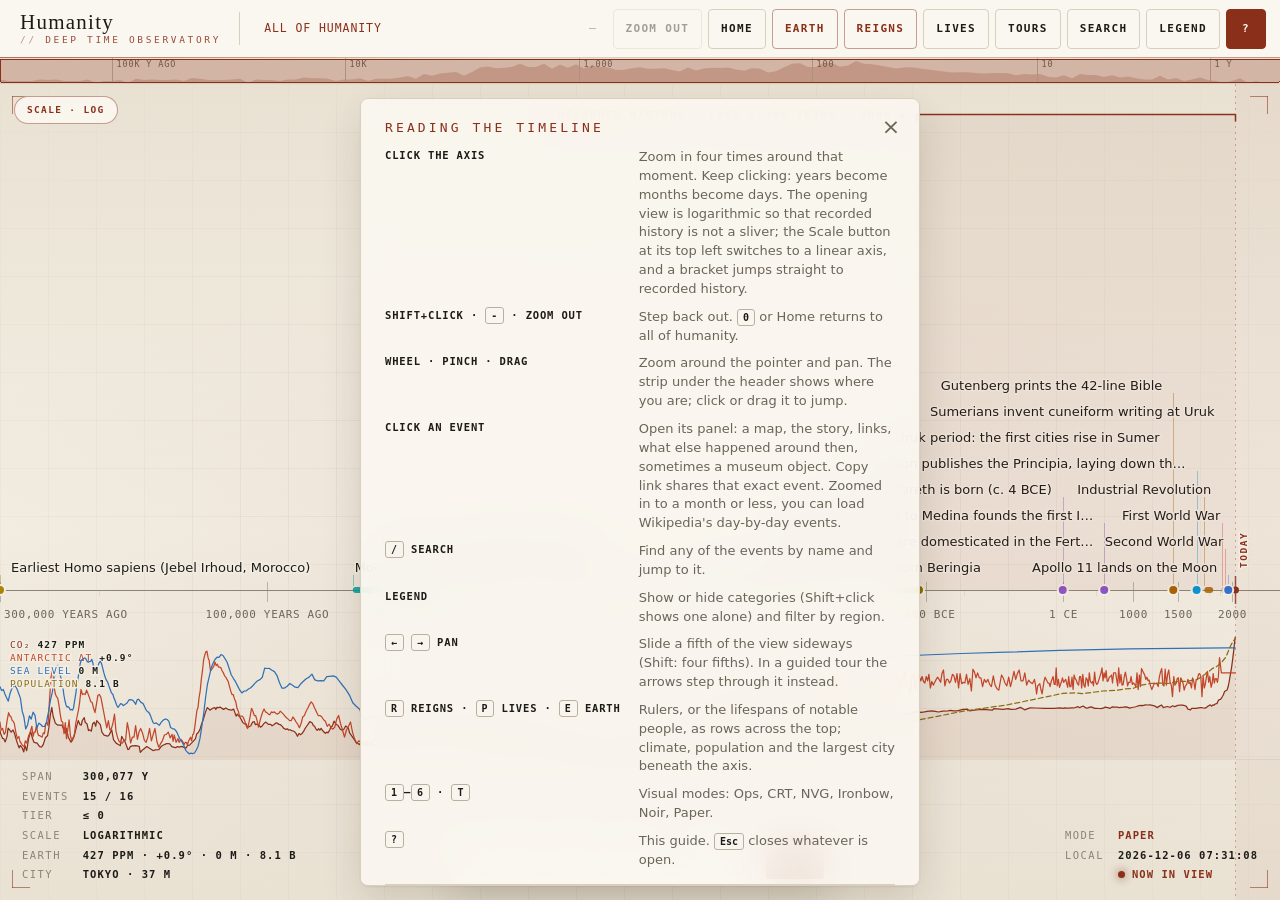
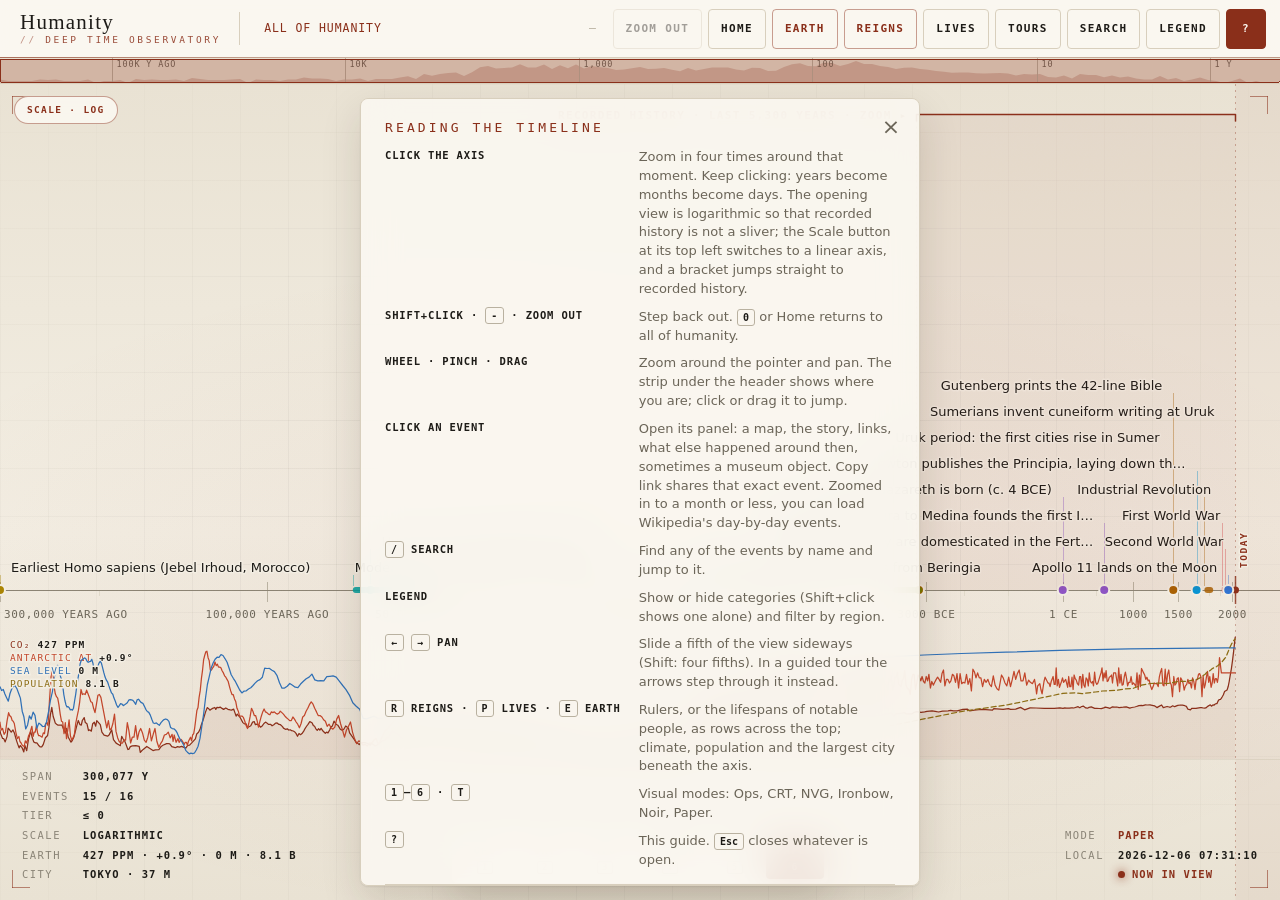
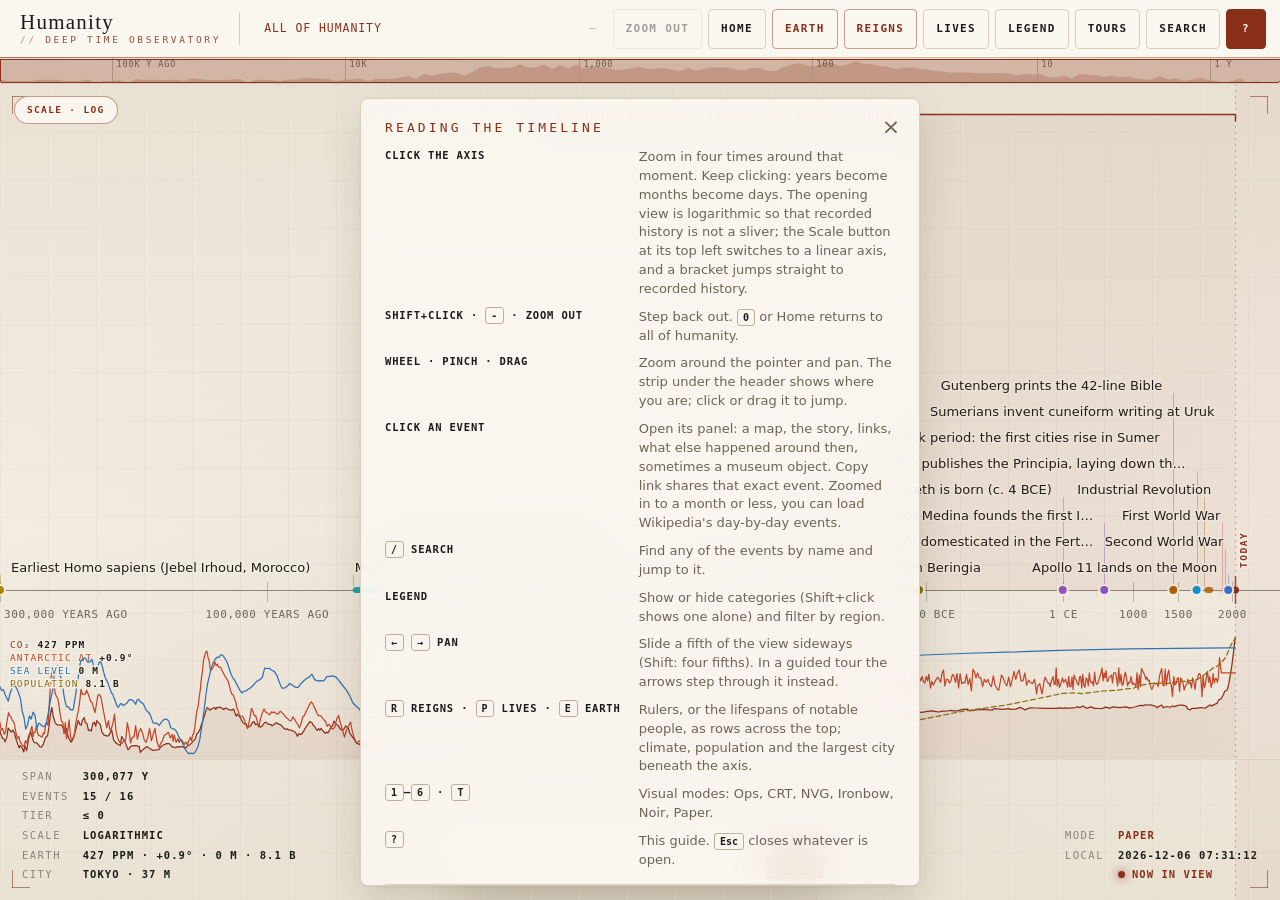
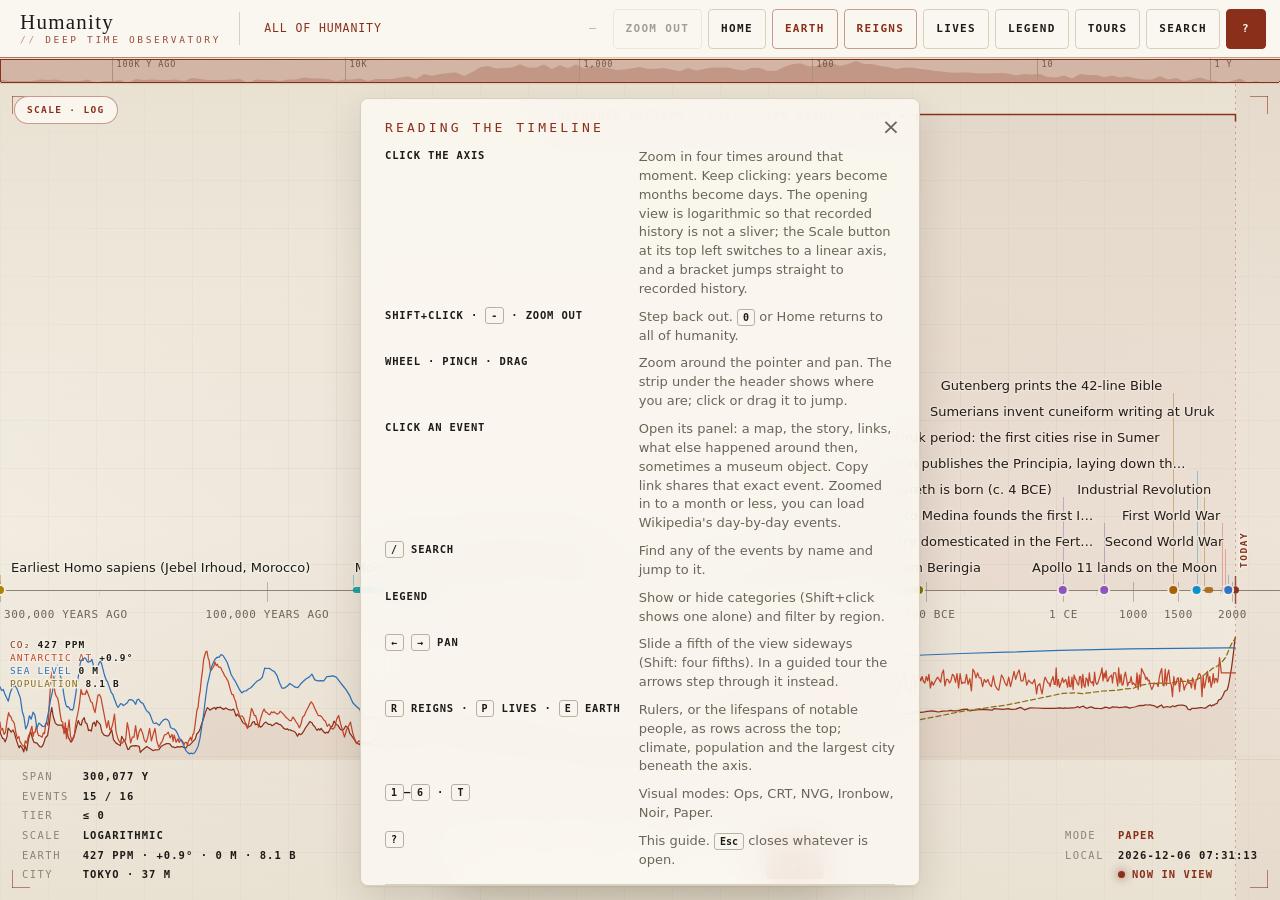
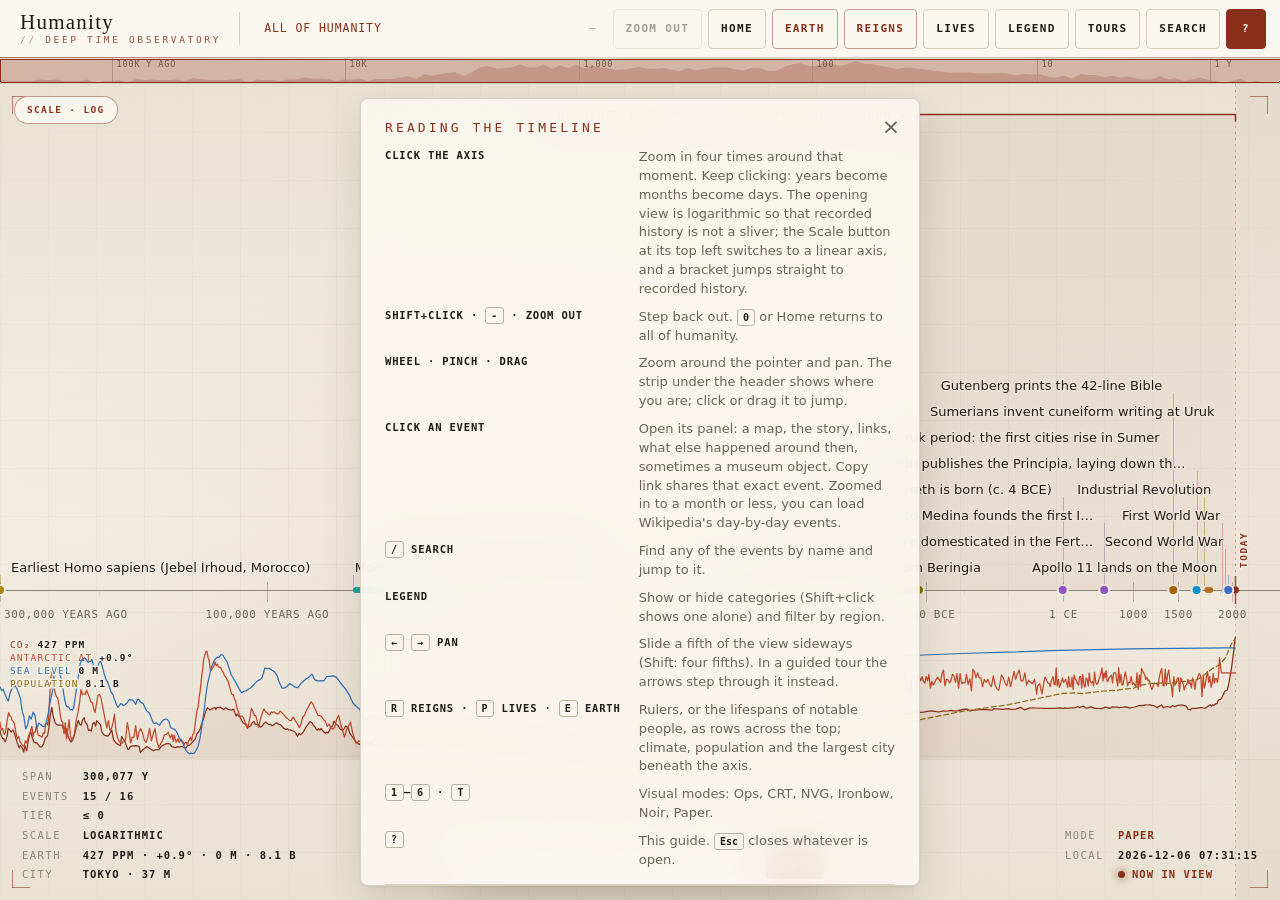
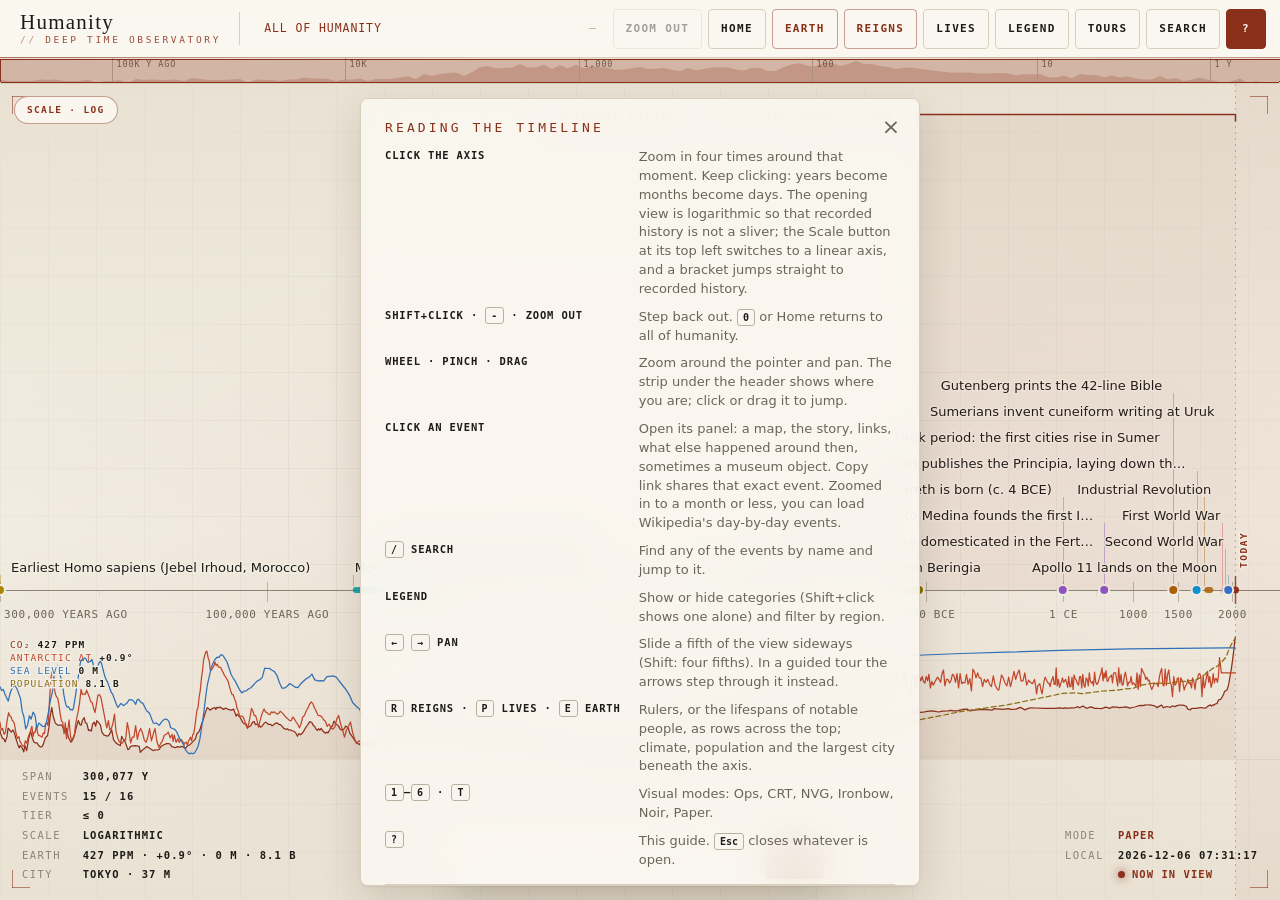
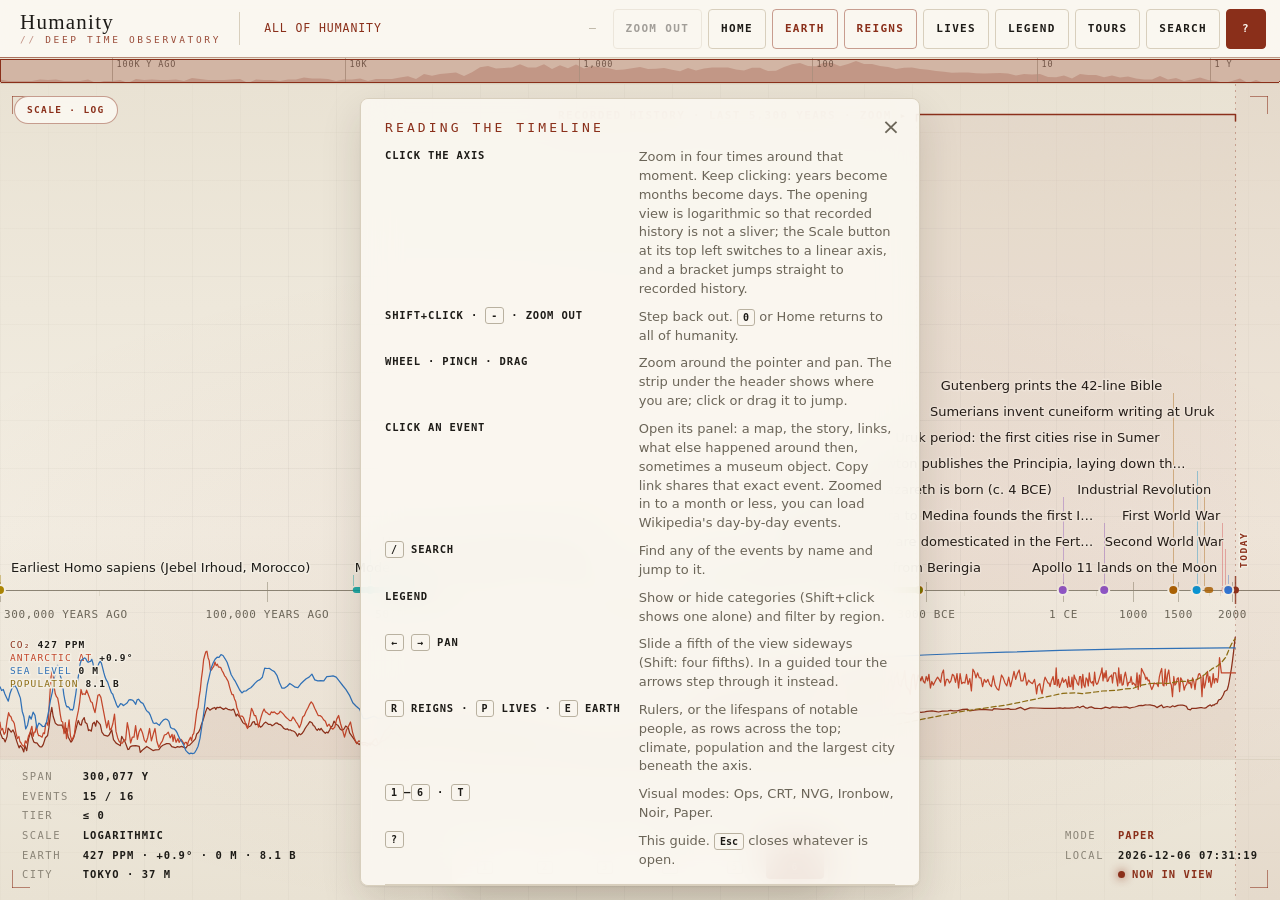
